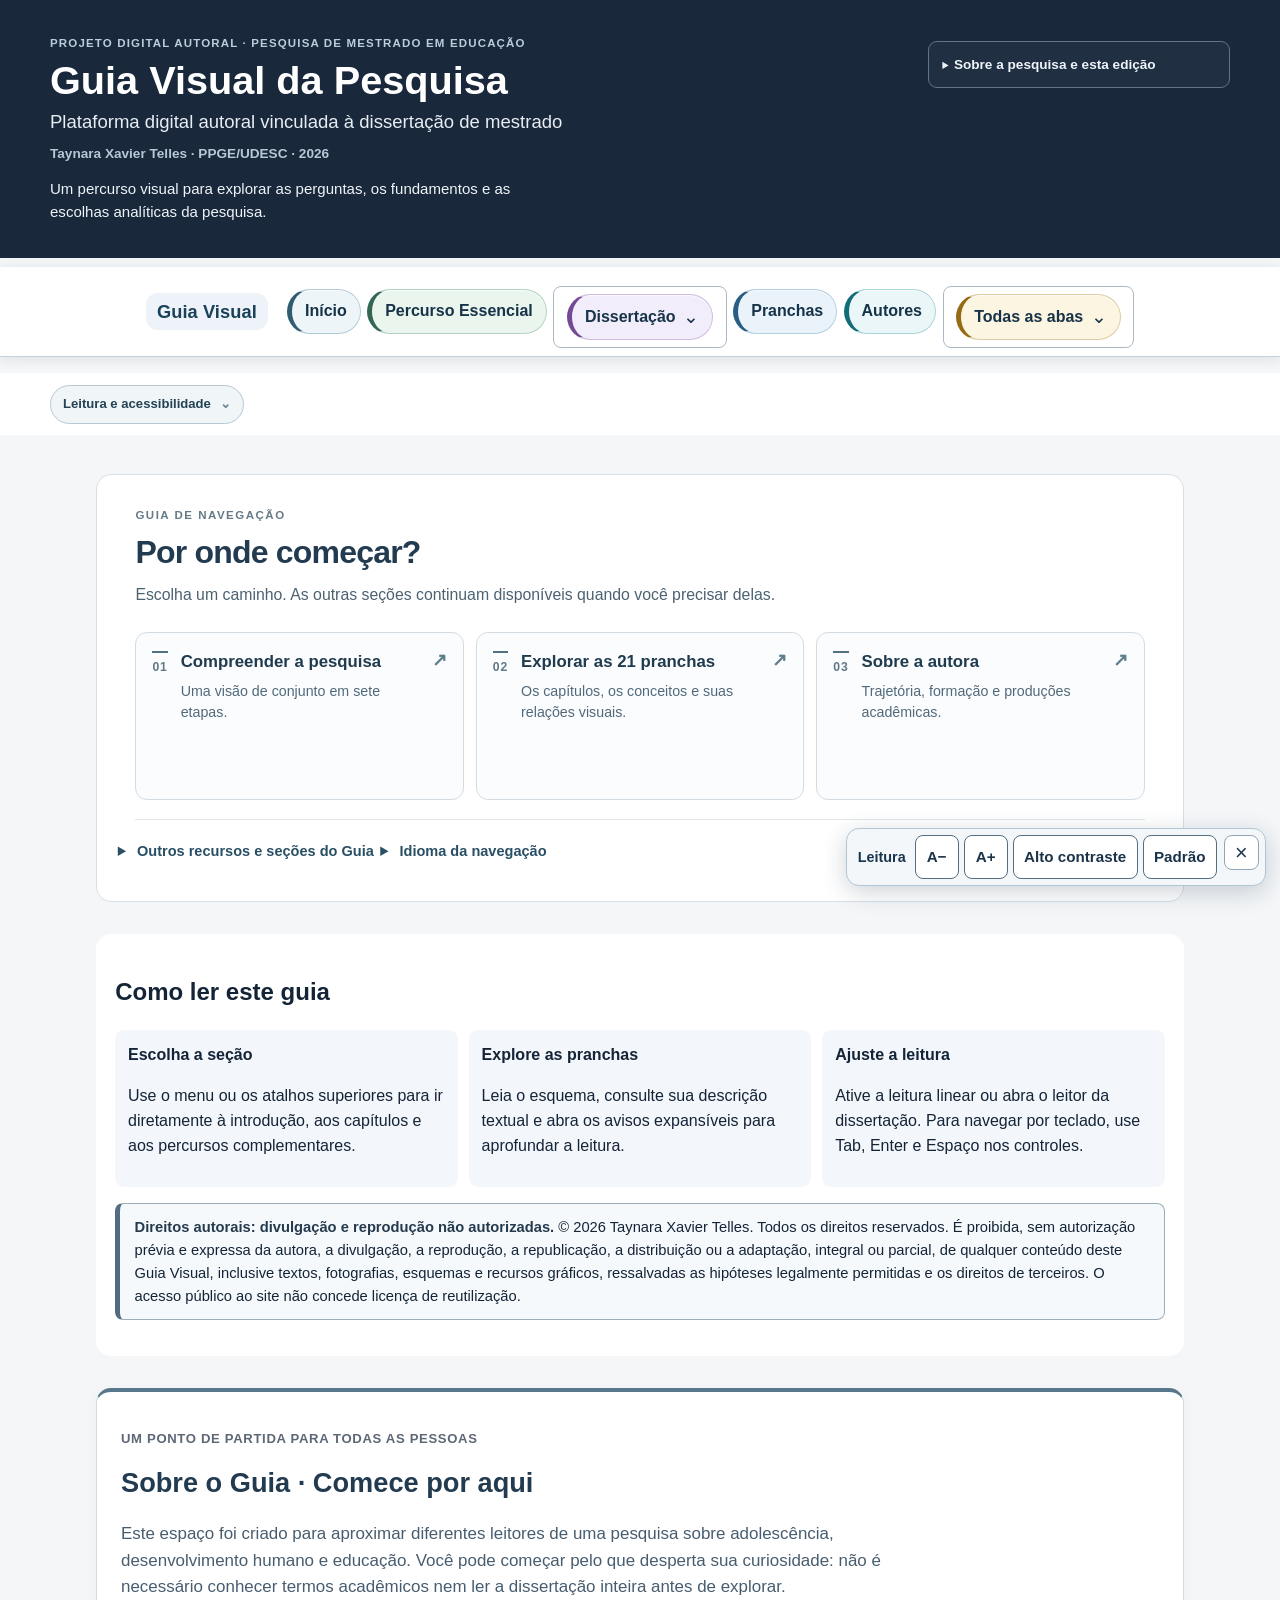
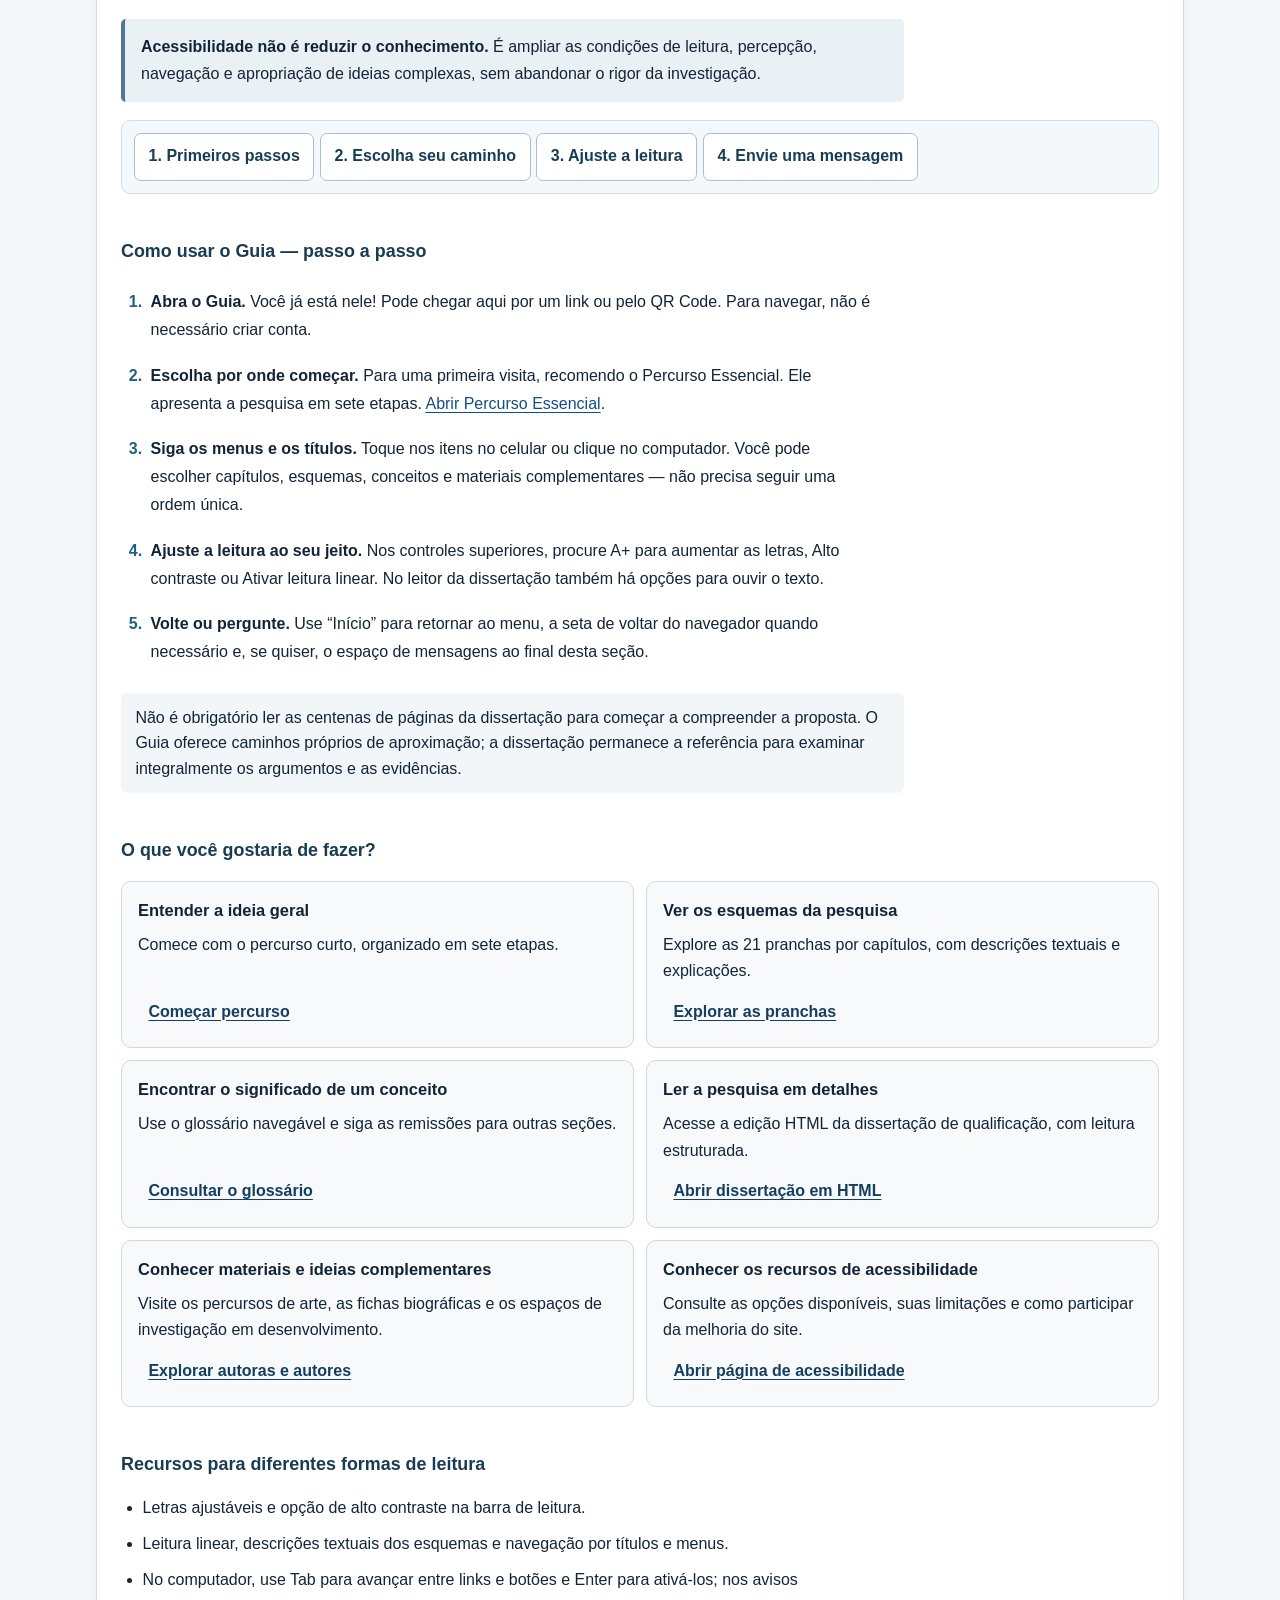
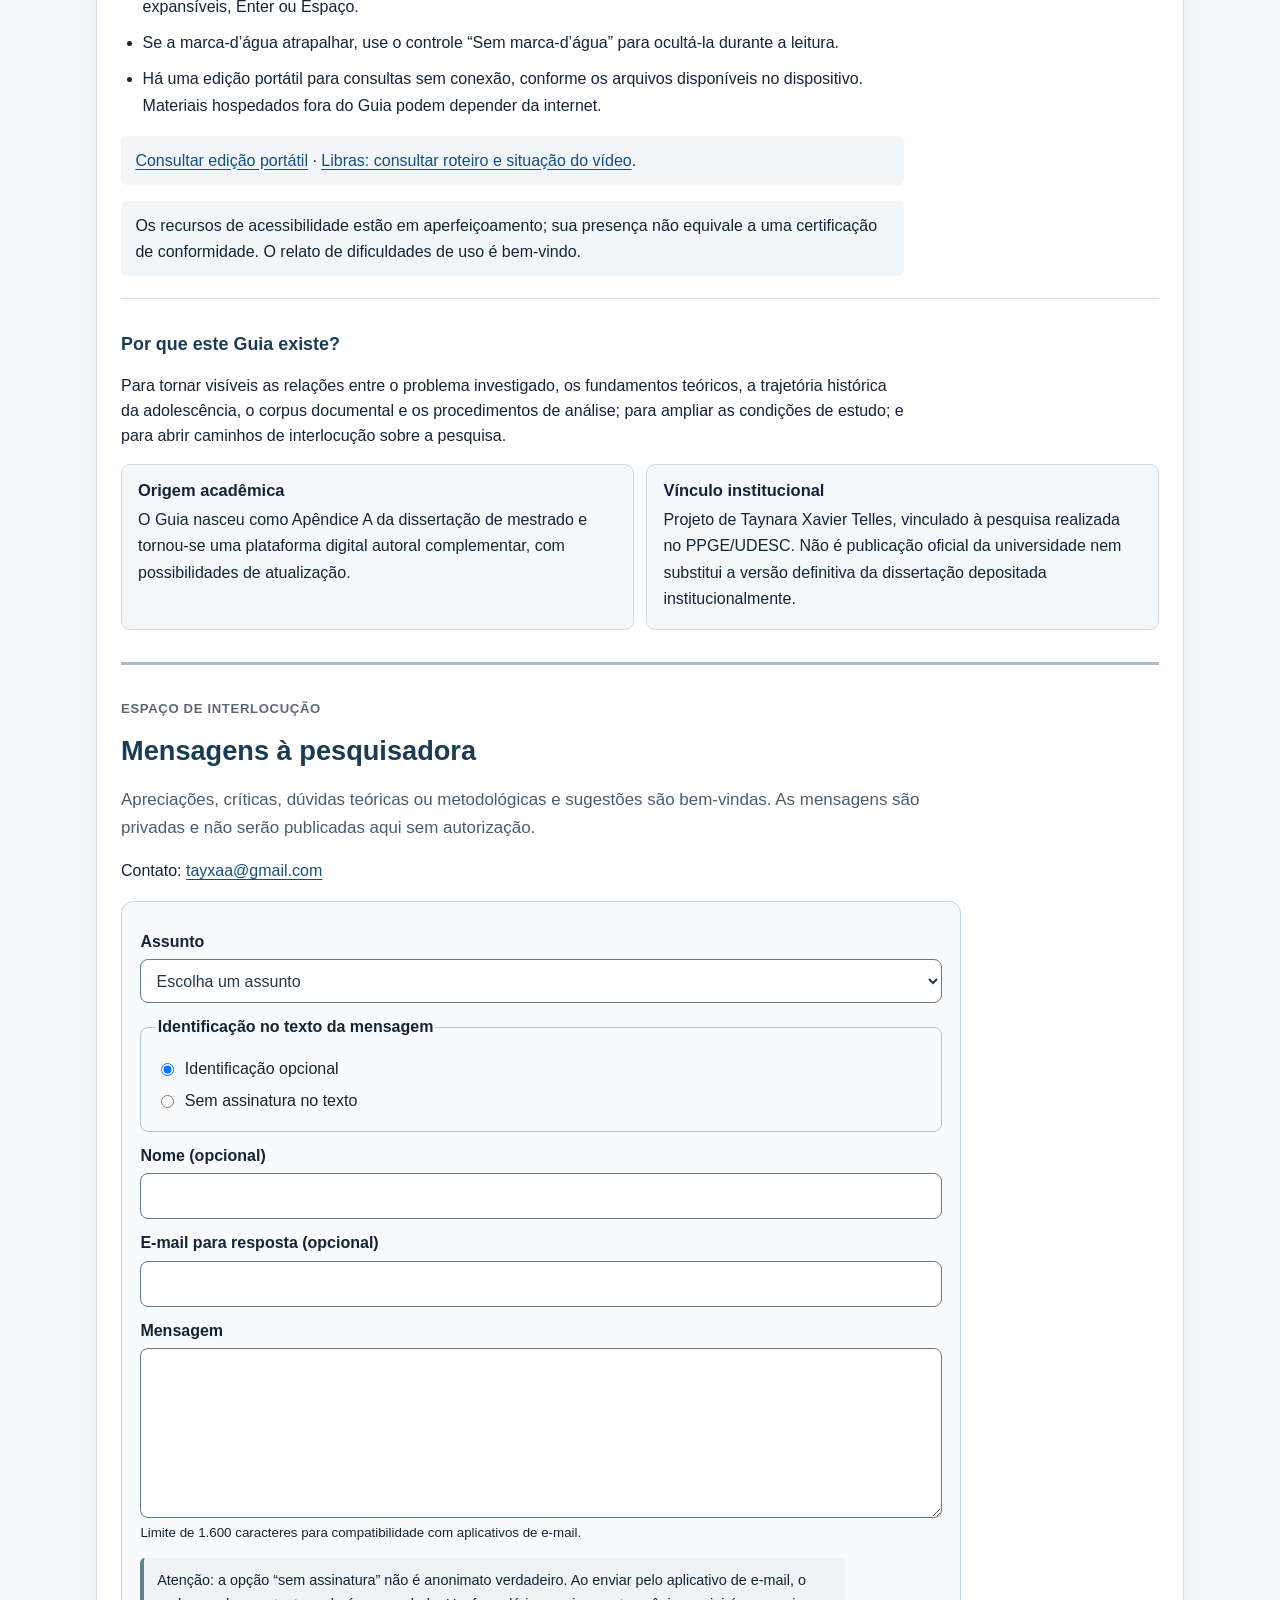
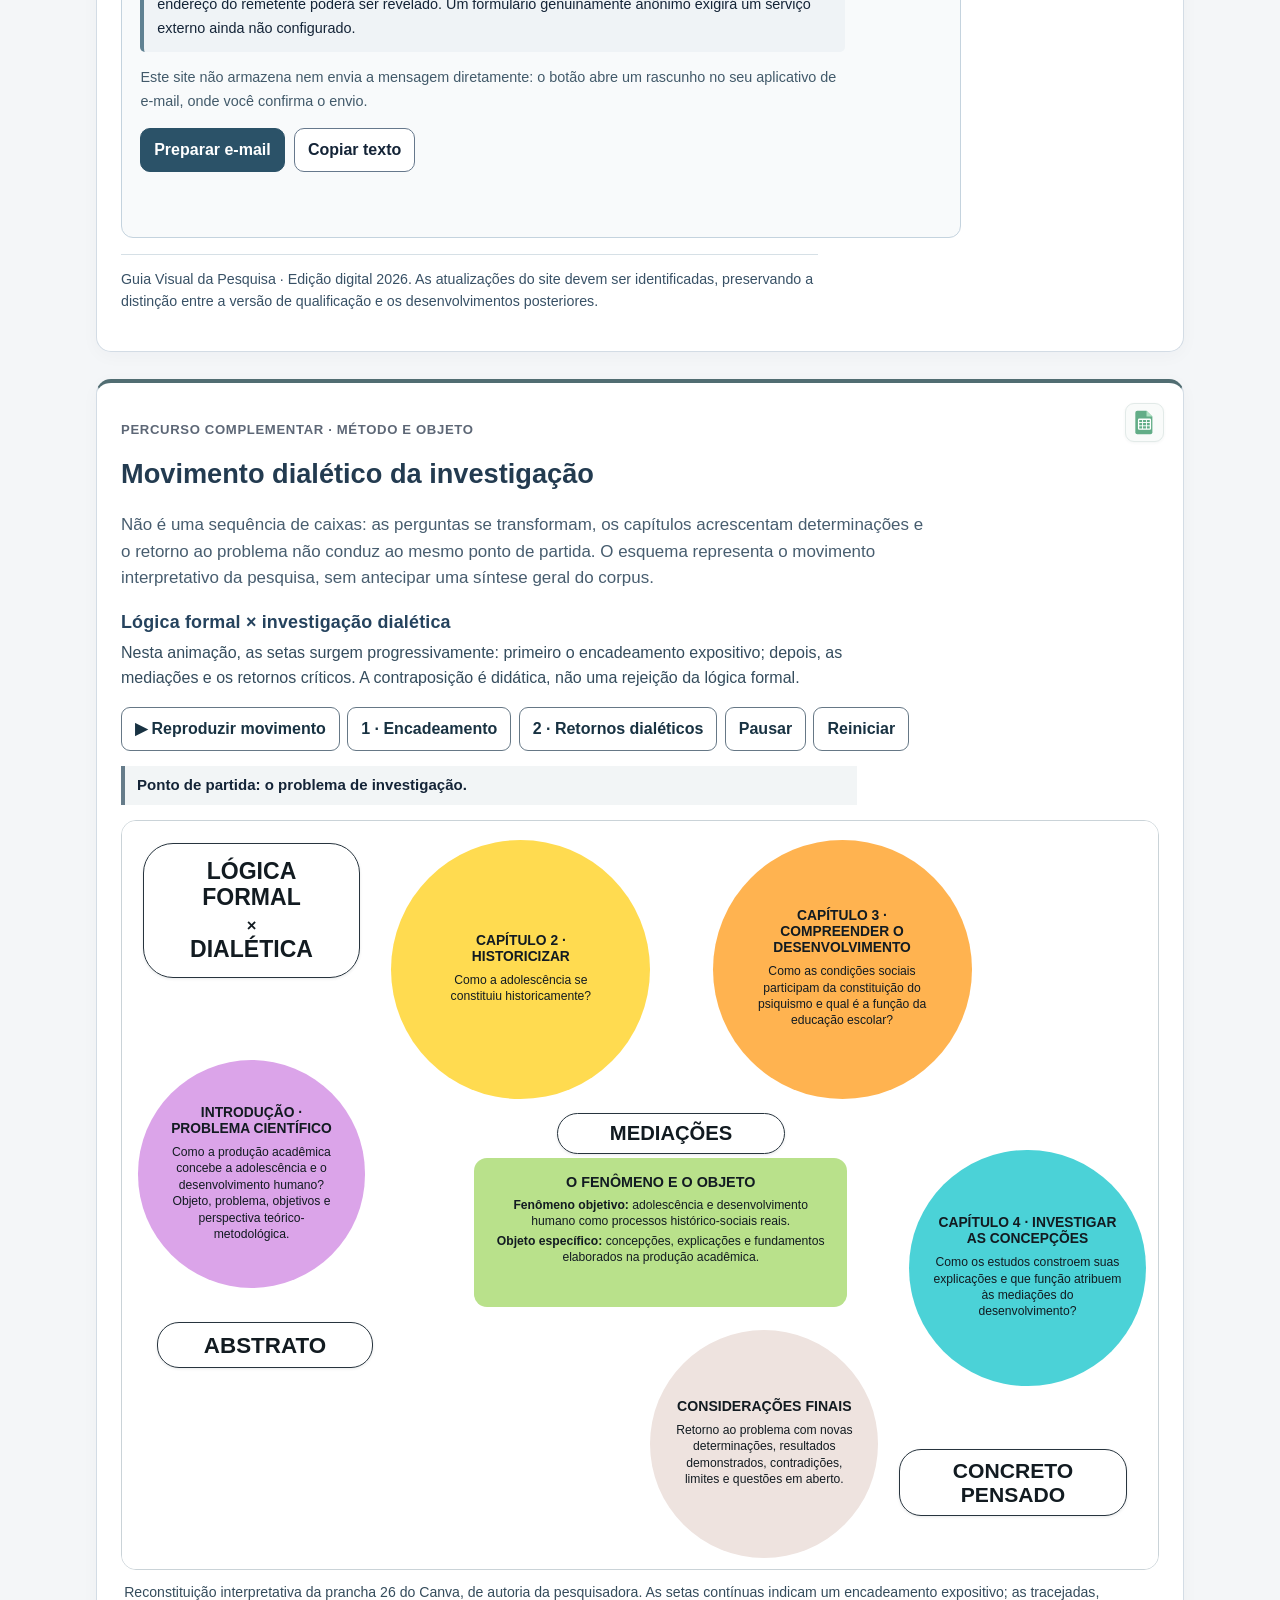
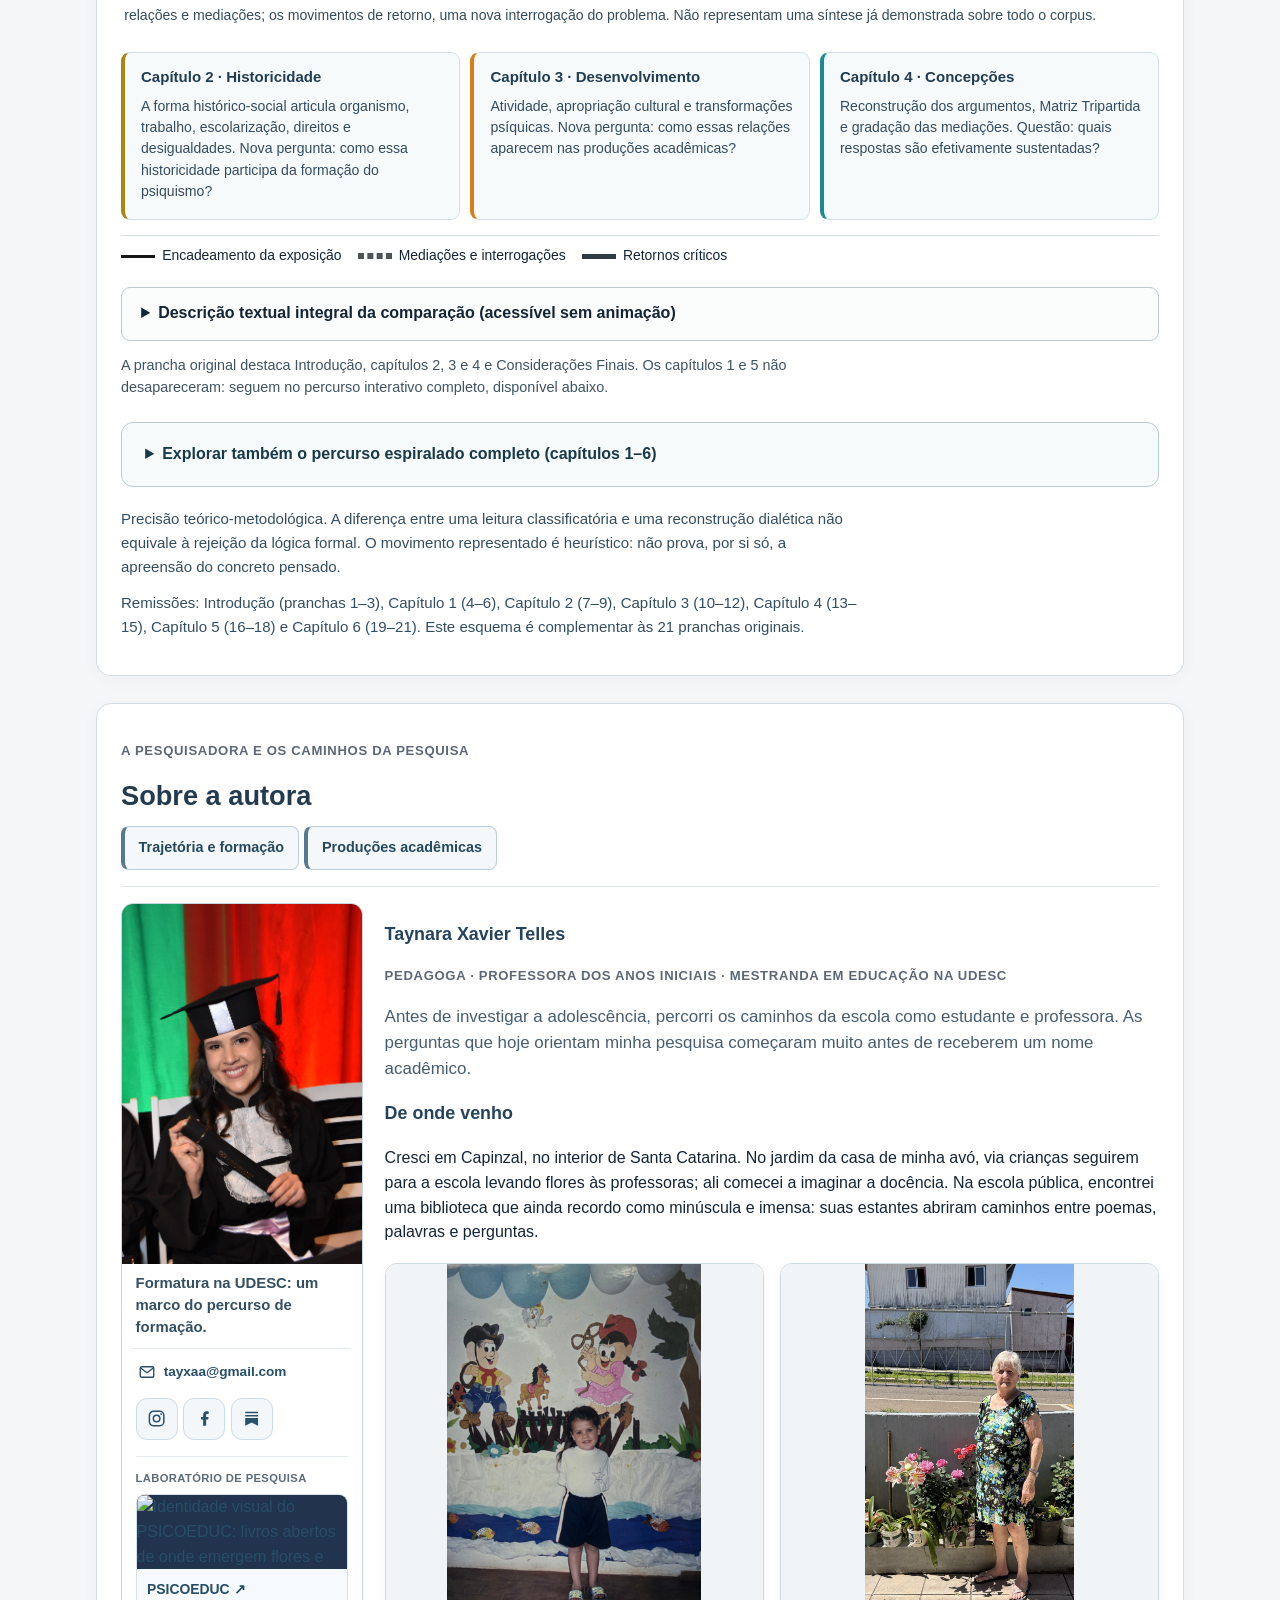
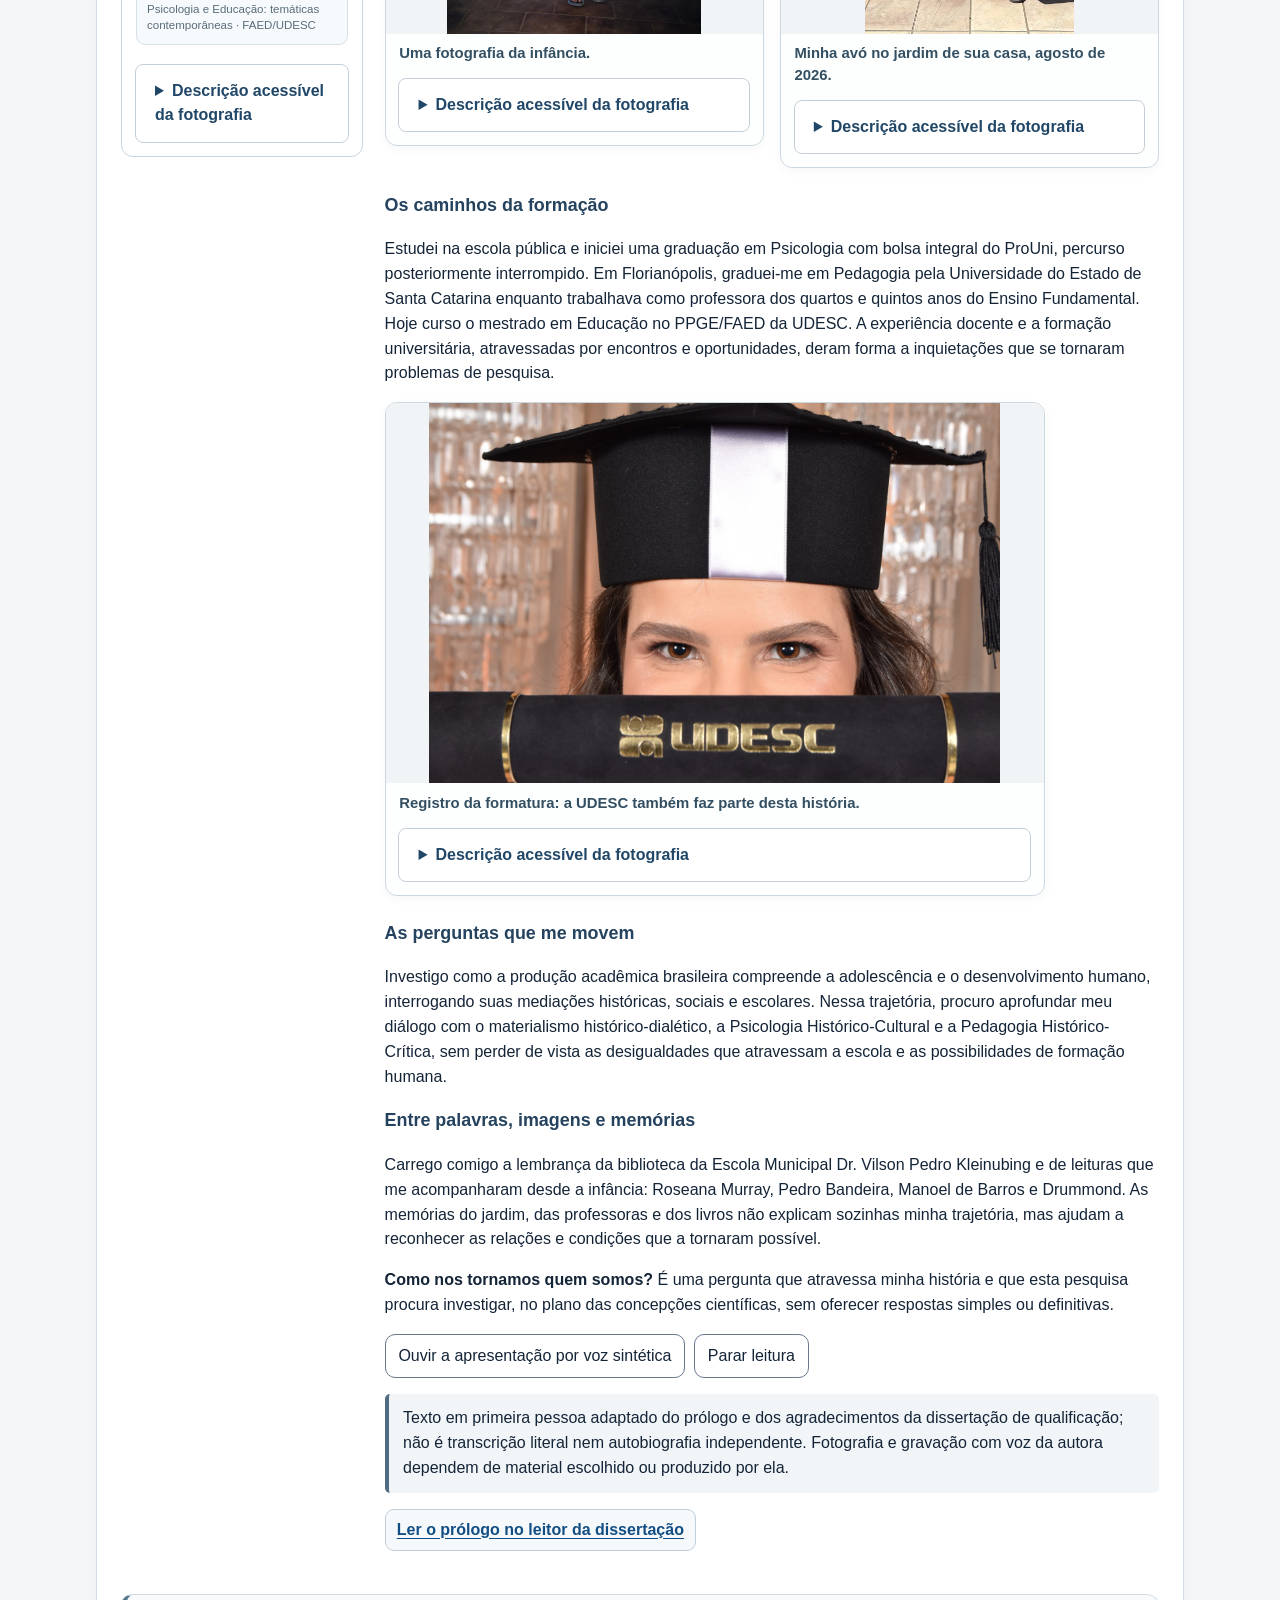
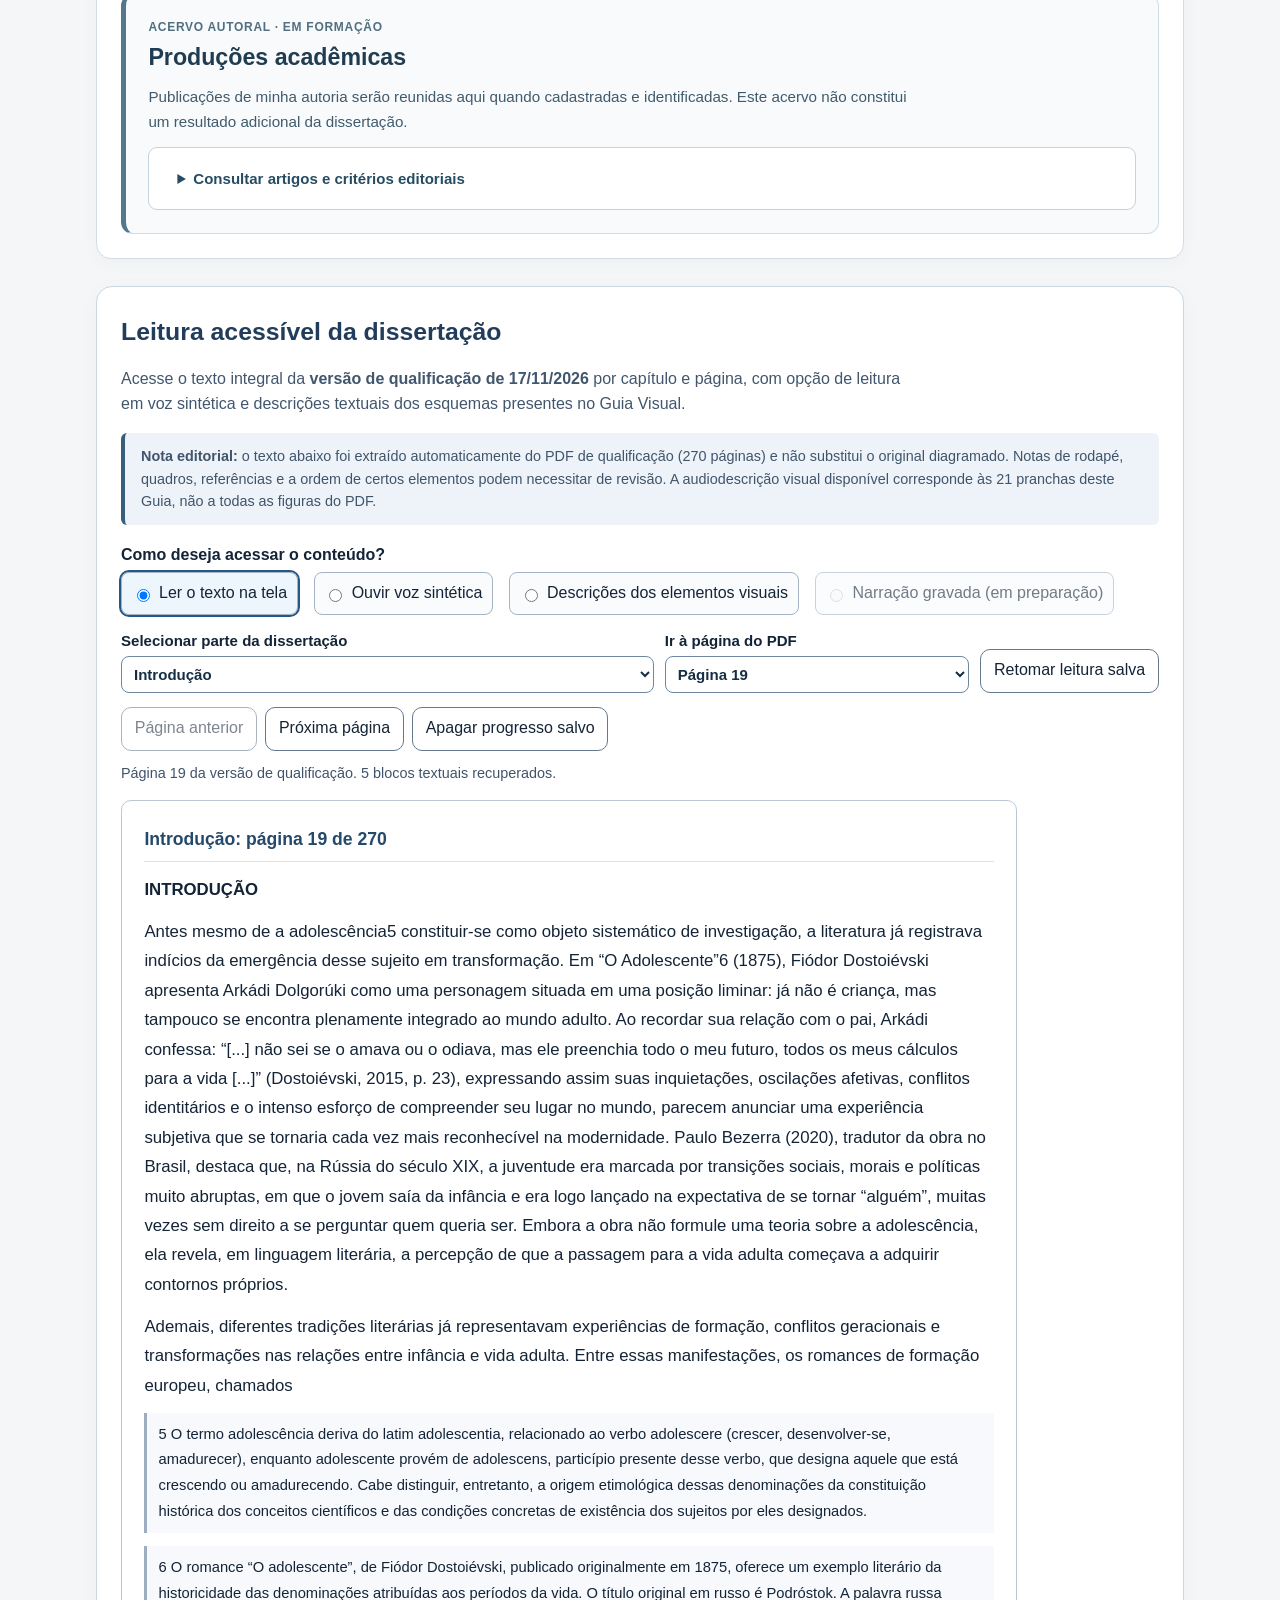
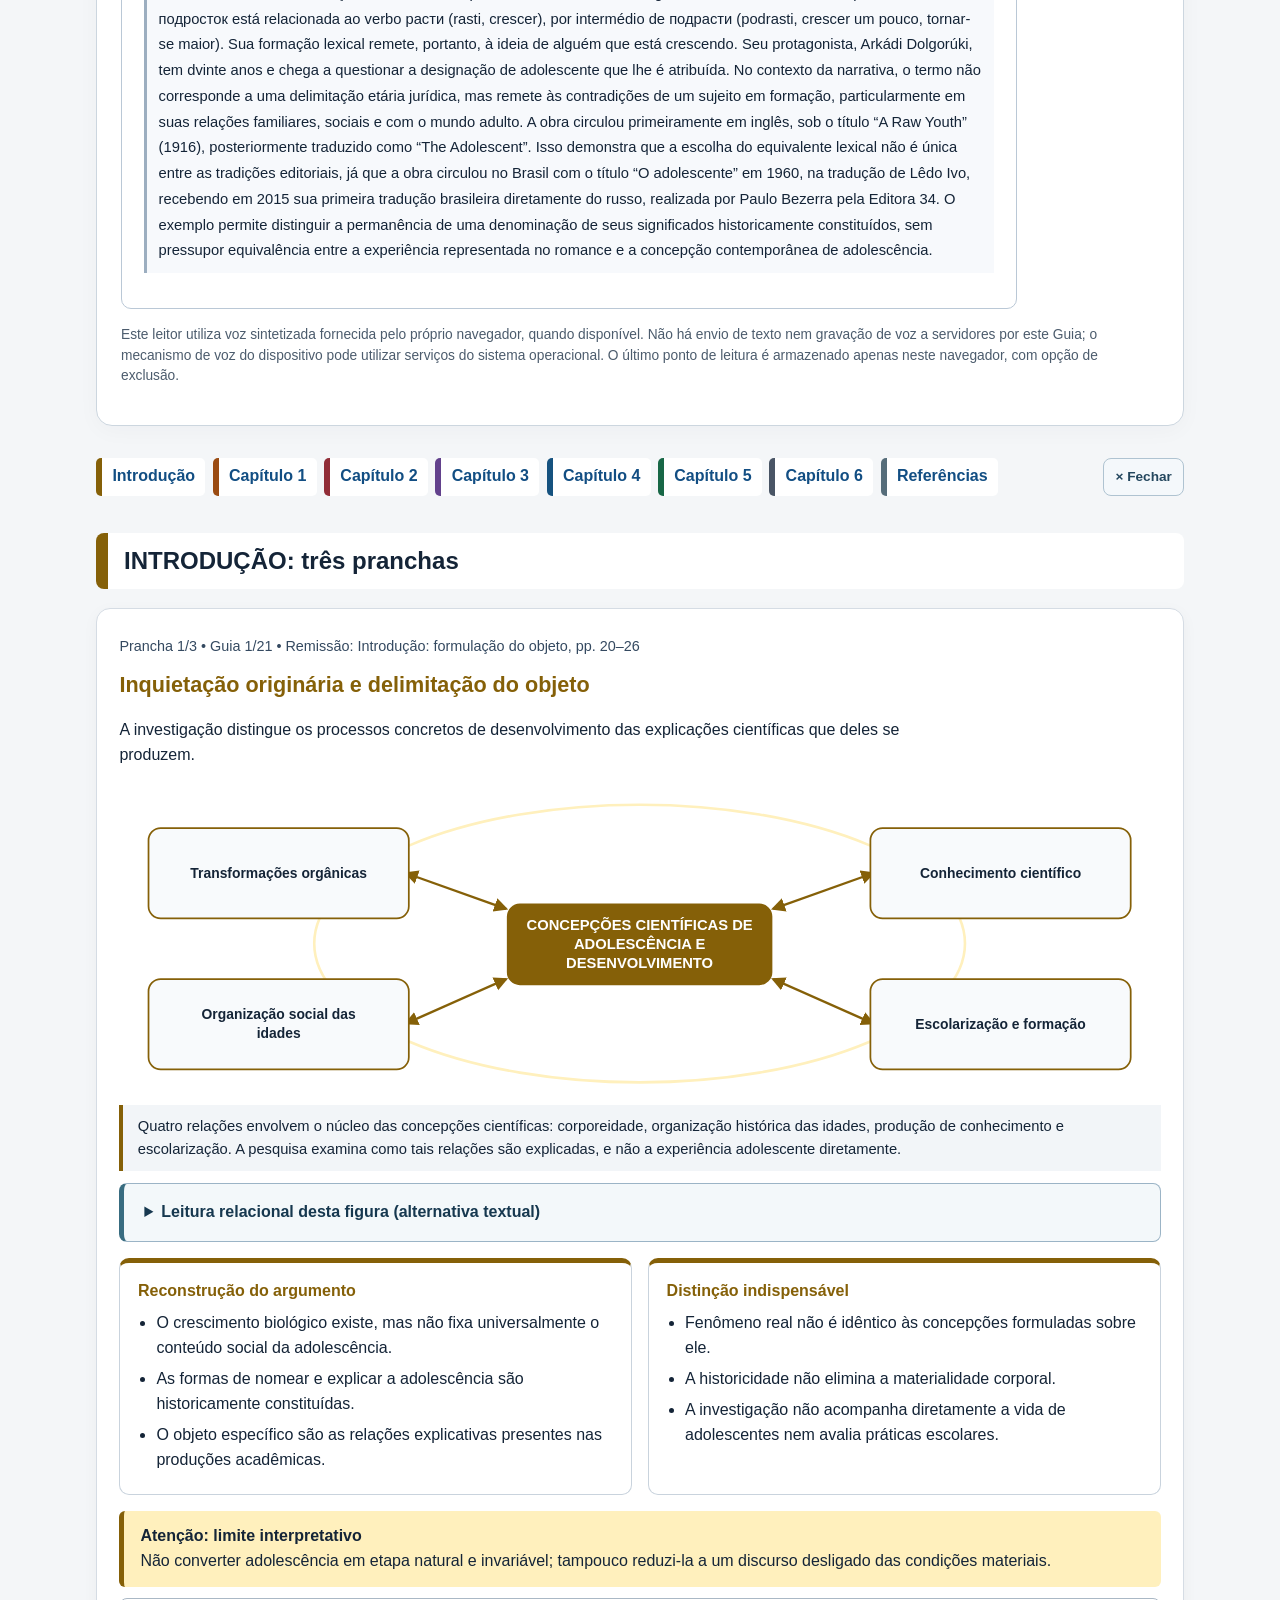
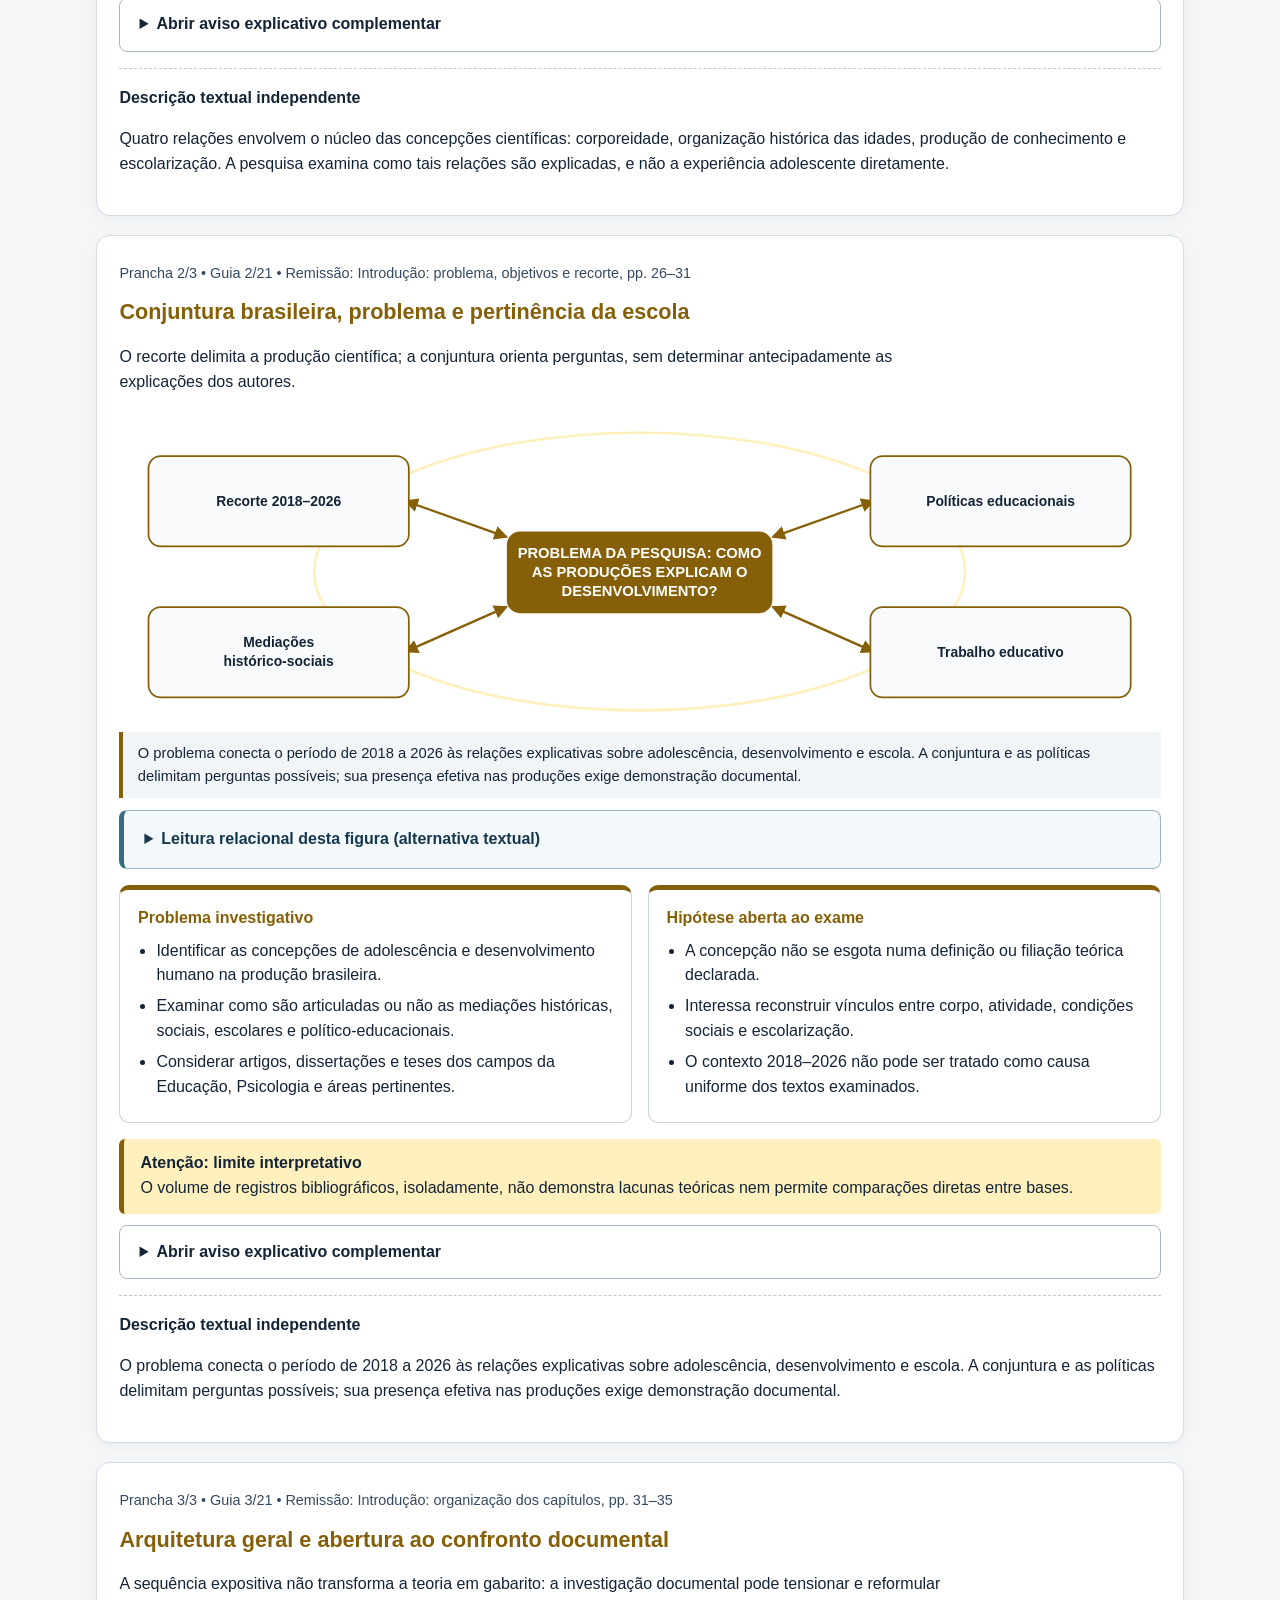
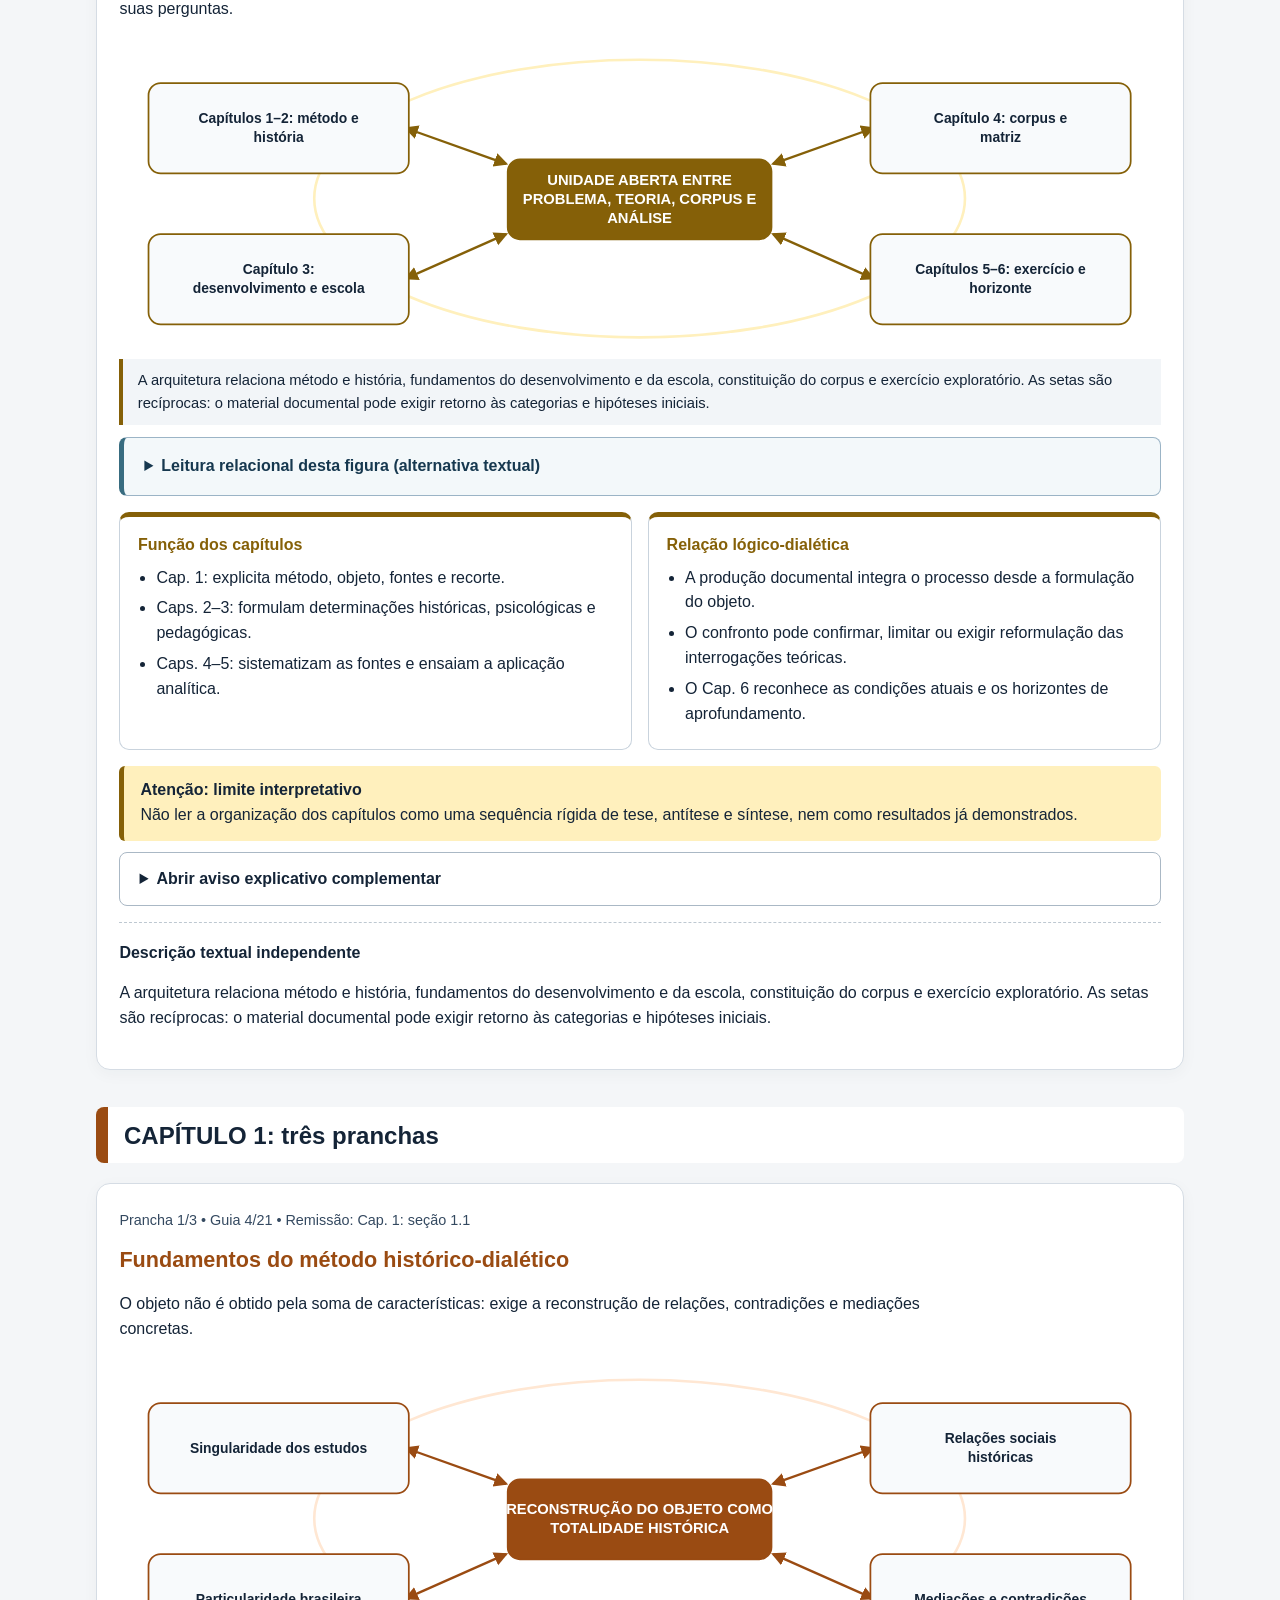
==== index.html @ 0f33fb0d "Vincular identidade visual e página oficial do PSICOEDUC à seção Sobre a autora" ====
<!doctype html><html lang="pt-BR"><head>
<meta name="author" content="Taynara Xavier Telles"><meta name="copyright" content="© 2026 Taynara Xavier Telles. Direitos reservados, ressalvados direitos de terceiros e limitações legais."><meta charset="utf-8">
<meta name="viewport" content="width=device-width, initial-scale=1">
<title>Guia Visual da Pesquisa · Plataforma digital autoral</title>
<meta name="description" content="Plataforma digital autoral de Taynara Xavier Telles vinculada à dissertação de mestrado: acessibilidade, divulgação científica e exploração dos fundamentos da pesquisa.">
<style>
:root { color-scheme:light; --ink:#142437; --sub:#405368; --focus:#1462ab; }
* { box-sizing:border-box; }
html { scroll-behavior:smooth; }
body { margin:0; font-family:Arial, sans-serif; color:var(--ink); background:#f4f6f8; line-height:1.55; }
a { color:#124e83; text-underline-offset:3px; }
button,summary { font:inherit; }
button { cursor:pointer; background:#fff; border:1px solid #66788c; border-radius:10px; padding:.55rem .8rem; color:var(--ink); }
button:focus-visible,a:focus-visible,summary:focus-visible { outline:3px solid var(--focus); outline-offset:3px; }
.skip { position:absolute; left:-999px; top:auto; } .skip:focus { left:1rem; top:1rem; z-index:9; background:#fff; padding:.8rem; }
header.site { background:#19283b; color:white; padding:2.3rem max(1rem,calc((100vw - 1100px)/2)); }
header.site h1 { font-size:clamp(1.55rem,3vw,2.2rem); margin:.3rem 0; }
header.site p { max-width:85ch; margin:.35rem 0; }
header.site .thesis-source { margin-top:1.2rem; padding:.75rem 1rem; max-width:85ch; border-left:3px solid #8ca8bd; background:rgba(255,255,255,.055); font-size:.86rem; line-height:1.5; }
header.site .thesis-source-title { font-size:.88rem; font-weight:700; margin:0 0 .35rem; }
header.site .thesis-source-note { opacity:.9; margin:.6rem 0 0; }
.tools { position:sticky; top:0; background:#fff; border-bottom:2px solid #d6dde5; z-index:3; padding:.55rem max(1rem,calc((100vw - 1100px)/2)); display:flex;gap:.5rem;flex-wrap:wrap;align-items:center; }
nav[aria-label] { display:flex;flex-wrap:wrap;gap:.35rem;margin:.55rem 0 1rem; }
nav a { display:inline-block; border-left:6px solid var(--tag); padding:.42rem .65rem; border-radius:5px; background:#fff; font-weight:bold; text-decoration:none; }
main { max-width:1120px; padding:1.2rem 1rem 5rem; margin:auto; }
.intro { background:white; border-radius:15px; padding:1.2rem; margin-bottom:2rem; }
.rules { display:grid; grid-template-columns:repeat(3,minmax(0,1fr)); gap:.7rem; }
.rules>div { padding:.8rem; background:#f3f6fa; border-radius:9px; }
.chapter>h2 { border-left:12px solid var(--tone); padding:.6rem 1rem; background:white; border-radius:8px; margin:2.3rem 0 1rem; font-size:1.5rem; }
.plate { background:white; border:1px solid #d5dce4; border-radius:14px; padding:1.4rem; margin:1.2rem 0; box-shadow:0 4px 16px #19283b0a; break-inside:avoid; }
.plate h3 { color:var(--tone); margin:.15rem 0 .4rem; font-size:1.35rem; }
.ref { font-size:.9rem; color:#344960; margin:.2rem 0 .7rem; }
.lead { font-weight:500; max-width:95ch; }
.diagram { margin:1rem 0 .7rem; }
.diagram svg { display:block; width:100%; height:auto; max-height:340px; }
.diagram figcaption { font-size:.92rem; background:#f2f5f8; padding:.65rem .9rem; border-left:4px solid var(--tone); }
.cards { display:grid; grid-template-columns:1fr 1fr; gap:1rem; margin:1rem 0; }
.card { border-radius:10px; padding:1rem; border:1px solid #c9d3dd; border-top:5px solid var(--tone); }
.card h4 { margin:0 .1rem .5rem; color:var(--tone); }
.card ul { margin:.1rem 0 .1rem; padding-left:1.25rem; }
.card li { margin-bottom:.38rem; }
.warning { background:var(--pale); border-left:5px solid var(--tone); padding:.8rem 1rem; border-radius:6px; }
.warning strong { display:block; }
details { margin-top:.7rem; border:1px solid #aab8c5; border-radius:8px; background:#fff; padding:.45rem .8rem; }
summary { cursor:pointer; font-weight:bold; padding:.4rem; }
details p { margin:.5rem; }
.description { border-top:1px dashed #bec8d1; margin-top:1rem; padding-top:.85rem; }
.description h4 { margin:.25rem 0; font-size:1rem; }
footer { padding:1.5rem; font-size:.9rem; text-align:center; color:var(--sub); }
.linear .diagram { display:none; }
.linear .cards { grid-template-columns:1fr; }
.linear .plate { max-width:860px; }
.linear .description { border-top:2px solid #8d9cab; }
@media(max-width:750px) { .rules,.cards {grid-template-columns:1fr;} .plate{padding:1rem;} nav a{font-size:.88rem;} }
@media(prefers-reduced-motion:reduce) { html{scroll-behavior:auto;} }
@media print { body{background:#fff;} .tools,nav,button,.skip{display:none!important;} main{max-width:none;} .plate{break-after:page;box-shadow:none;border:0;} details {display:block;} details:not([open]) > *:not(summary){display:block;} .diagram svg {height:auto;} .site {background:white!important;color:black!important;} }

/* Leitor da dissertação: versão de qualificação. Estilos isolados do Guia original. */
.reader-shell { --r-border:#bac8d6; background:#fff; border:1px solid #ccd6df; border-radius:16px; padding:clamp(1rem,2vw,1.5rem); margin:1.25rem 0 2rem; box-shadow:0 5px 22px #19283b08; }
.reader-shell h2 {margin:.1rem 0 .4rem; font-size:1.55rem; color:#223d5b;}
.reader-lead { color:#42566e; max-width:90ch; }
.reader-modes {display:flex;flex-wrap:wrap;gap:.65rem 1rem; border:0; margin:1.1rem 0 .85rem; padding:0;}
.reader-modes legend { font-weight:bold; padding:0 0 .3rem; }
.reader-modes label {border:1px solid #a4b4c5;background:#f9fbfd;padding:.5rem .6rem;border-radius:8px;display:inline-flex;gap:.4rem;align-items:center;cursor:pointer;}
.reader-modes label:has(input:checked) {outline:2px solid #285783;background:#edf5fd;}
.reader-modes label:has(input:disabled) {opacity:.6;cursor:not-allowed;}
.reader-grid {display:grid;grid-template-columns:1.4fr .8fr auto;gap:.7rem;align-items:end;margin:.85rem 0;}
.reader-grid label, .reader-voice label {display:grid;gap:.25rem;font-weight:600; font-size:.94rem;}
.reader-shell select,.reader-shell input[type='number'], .reader-shell input[type='range'] {padding:.5rem;border:1px solid #6f879f;border-radius:8px;max-width:100%;font:inherit;background:white;color:#162e45;}
.reader-grid select { width:100%; }
.reader-help,.reader-status,.reader-meta {font-size:.9rem;color:#40546b;}
.reader-help { background:#edf3f8; padding:.8rem 1rem; border-left:4px solid #385e7c; border-radius:6px;margin:.9rem 0; }
.reader-toolbar {display:flex;flex-wrap:wrap;align-items:center;gap:.5rem;margin:.7rem 0;}
.reader-voice { display:grid;grid-template-columns:minmax(11rem,1.7fr) minmax(8rem,1fr) auto;gap:.8rem; align-items:end; padding:.9rem;background:#f5f8fb;border-radius:10px;margin:.6rem 0; }
.reader-shell button {min-height:40px;}
.reader-shell button[disabled] {opacity:.55;cursor:not-allowed;}
.reader-status {min-height:1.4em;margin:.35rem 0;}
.reader-text {margin:1rem 0;background:#fff;border:1px solid var(--r-border);border-radius:10px;padding:clamp(.9rem,2vw,1.4rem);font-size:1.05rem;line-height:1.75;max-width:96ch;}
.reader-text h3 {font-size:1.1rem;color:#24496a;margin:0 0 .7rem;padding-bottom:.4rem;border-bottom:1px solid #dbe3ec;}
.reader-text p {margin:.8rem 0;text-align:left;overflow-wrap:anywhere;}
.reader-text p.reader-heading {font-weight:bold;}
.reader-text p.reader-footnote {border-left:3px solid #9caec0;padding:.55rem .7rem;background:#f7f9fc;font-size:.92rem;}
.reader-text p.reader-speaking {background:#fff2c8;outline:2px solid #d19a18;outline-offset:3px;border-radius:3px;}
.reader-description-list {display:grid;gap:.65rem;margin:1rem 0;}
.reader-description-card {border:1px solid #cbd6e0;border-radius:10px;padding:.85rem;background:#fbfcfe;}
.reader-description-card h3 {font-size:1.05rem;margin:0 0 .35rem;}
.reader-description-card p {margin:.3rem 0;}
.reader-shell a.reader-source {padding:.45rem .6rem;display:inline-block;}
.reader-hidden {display:none!important;}
.reader-note {color:#4c5c6d;font-size:.86rem;line-height:1.5;}
.reader-rate {display:flex;gap:.45rem;align-items:center;}
.reader-rate output {min-width:2.6rem;font-variant-numeric:tabular-nums;}
@media(max-width:800px){.reader-grid{grid-template-columns:1fr 1fr;}.reader-grid>label:first-child{grid-column:1/-1}.reader-voice{grid-template-columns:1fr}.reader-modes{display:grid;grid-template-columns:1fr}.reader-modes label{width:100%;}}
@media print {.reader-voice,.reader-toolbar,.reader-modes,.reader-grid,.reader-help{display:none!important;}.reader-text{border:0;padding:0}.reader-shell{box-shadow:none}.reader-hidden{display:block!important}}

/* gv-expansao-141126: novos percursos, sem alterar a estrutura das pranchas originais */
#explorar,#roteiro,#autora,#galeria,#arte,#fontes{scroll-margin-top:5.5rem}
.extra-menu,.extra-panel{background:#fff;border:1px solid #d3dce5;border-radius:15px;padding:clamp(1rem,2.3vw,1.5rem);margin:1.1rem 0 1.7rem;box-shadow:0 4px 18px #19283b08}
.extra-menu h2,.extra-panel h2{font-size:clamp(1.35rem,2.4vw,1.7rem);margin:.15rem 0 .55rem;color:#233b50}
.extra-menu p,.extra-panel p{max-width:88ch}
.extra-menu-list{display:grid;grid-template-columns:repeat(3,minmax(0,1fr));gap:.6rem;margin:.75rem 0 1rem}
.extra-menu-list a{padding:.7rem .85rem;border:1px solid #b6c7d5;border-radius:9px;color:#183c56;background:#f7fafc;text-decoration:none;display:block;font-weight:700}
.extra-menu-list a:focus-visible,.extra-menu-list a:hover{background:#e8f0f6;text-decoration:underline}
.extra-menu .language-tool{border-top:1px solid #d9e1e8;padding-top:.9rem;margin-top:1.1rem;display:flex;gap:.8rem;flex-wrap:wrap;align-items:center}
.language-tool label{font-weight:bold}
.language-tool select{font:inherit;padding:.6rem .75rem;min-height:44px;border:1px solid #536c80;border-radius:9px;background:white;color:#152d43}
.language-scope{font-size:.9rem;color:#4a5d6c;max-width:80ch}
.panel-lead{color:#475d6f;font-size:1.06rem}
.author-layout{display:grid;grid-template-columns:minmax(165px,1fr) minmax(0,3.2fr);gap:1.35rem;align-items:start}
.author-portrait{min-height:240px;border:1px dashed #8da6b6;background:linear-gradient(140deg,#f5f1ec,#f1f5f7);border-radius:10px;padding:1.2rem;display:flex;flex-direction:column;justify-content:center;align-items:center;text-align:center;color:#4b6170}
.author-portrait strong{display:block;font-size:1.05rem;margin:.3rem 0}
.extra-panel .eyebrow{font-size:.82rem;letter-spacing:.05em;text-transform:uppercase;color:#5d6776;font-weight:700}
.author-layout h3,.extra-panel h3{font-size:1.12rem;color:#25435e}
.extra-panel .action-strip{display:flex;gap:.55rem;flex-wrap:wrap;align-items:center;margin:1rem 0}
.extra-panel .action-strip button{min-height:44px}
.extra-panel .action-strip .status{color:#40566e;font-size:.86rem;min-height:1.3em}
.crosslinks{display:flex;gap:.55rem;flex-wrap:wrap;margin:1rem 0}
.crosslinks a{display:inline-block;border:1px solid #c0cfda;border-radius:9px;padding:.5rem .7rem;background:#f6f9fc;font-weight:600}
.focus-cards{display:grid;grid-template-columns:repeat(2,minmax(0,1fr));gap:.85rem;margin:.9rem 0}
.focus-card{border:1px solid #d3dce5;border-radius:10px;padding:1rem;background:#fcfdfe}
.focus-card h3{margin:.05rem 0 .35rem}
.focus-card p{margin:.3rem 0}
.focus-card .note{font-size:.87rem;color:#586b7b}
.focus-card a{overflow-wrap:anywhere}
.route-list{display:grid;grid-template-columns:repeat(2,minmax(0,1fr));gap:.6rem;list-style:none;padding:0;margin:1rem 0}
.route-list li{margin:0}
.route-list a{display:block;background:#f5f8fb;border:1px solid #cbd8e2;border-radius:9px;padding:.7rem .8rem;text-decoration:none;font-weight:600;color:#24415b}
.route-list a:hover,.route-list a:focus-visible{background:#eaf1f7;text-decoration:underline}
.side-note{background:#f2f5f8;padding:.75rem .9rem;border-left:4px solid #516b81;border-radius:5px}
#banca-toggle[aria-pressed="true"]{background:#213c58;color:#fff}
.banca-mode .chapter .plate{font-size:1.12em}
.banca-mode .chapter .diagram svg{max-height:65vh}
.banca-mode .chapter .ref{font-size:.98rem}
[hidden]{display:none!important}
@media(max-width:790px){.extra-menu-list{grid-template-columns:repeat(2,1fr)}.author-layout{grid-template-columns:1fr}.author-portrait{min-height:150px}.focus-cards,.route-list{grid-template-columns:1fr}}
@media(max-width:480px){.extra-menu-list{grid-template-columns:1fr}}
@media print{.extra-menu,.extra-panel{box-shadow:none;break-inside:auto}.extra-menu-list,.language-tool,.action-strip,#roteiro{display:none!important}}


/* photo-extension-141126: fotos autorizadas, descrição e audiodescrição sintética */
.author-portrait.author-photo-main{display:block;margin:0;padding:0;border:1px solid #c9d6df;border-radius:12px;overflow:hidden;background:#fff;min-height:0;text-align:left;color:var(--ink)}
.author-photo-main img{display:block;width:100%;max-height:470px;height:auto;object-fit:cover;object-position:center top;background:#eef2f4}
.author-photo-main figcaption,.memory-figure figcaption,.graduation-figure figcaption{padding:.6rem .85rem;font-size:.93rem;color:#334f62;line-height:1.45;font-weight:600}
.memory-images{display:grid;grid-template-columns:repeat(2,minmax(0,1fr));gap:1rem;margin:1.1rem 0 1.5rem;max-width:780px;align-items:start}
.memory-figure,.graduation-figure{margin:0;background:#fdfefe;border:1px solid #cdd9e1;border-radius:12px;overflow:hidden;box-shadow:0 3px 12px #19283b09}
.memory-figure img{display:block;height:370px;max-width:100%;width:100%;object-fit:contain;object-position:center;background:#f1f4f7}
.graduation-figure{max-width:660px;margin:1rem 0 1.5rem}
.graduation-figure img{display:block;width:100%;height:auto;max-height:380px;object-fit:contain;background:#f1f4f7}
.photo-access{margin:.25rem .8rem .8rem;background:#fff;border:1px solid #c4cfd8}
.photo-access summary{font-weight:600;color:#214768}
.photo-access p{font-size:.91rem;line-height:1.6;text-align:left}
.photo-access button{min-height:44px;font-size:.91rem;margin:.2rem 0}
.photo-status{font-size:.85rem;display:block;color:#405e73;min-height:1.1em;padding:.1rem}
@media(max-width:730px){.memory-images{grid-template-columns:1fr 1fr;gap:.55rem}.memory-figure img{height:270px}}
@media(max-width:490px){.memory-images{grid-template-columns:1fr;max-width:430px}.memory-figure img{height:410px}}
@media print{.photo-access button,.photo-status{display:none!important}.memory-figure,.graduation-figure{break-inside:avoid}}


/* Guia Visual: atalhos flutuantes acessíveis */
.tools{gap:.45rem;align-items:center;box-shadow:0 3px 12px #14243712}
.tools nav.quick-nav{display:flex;flex:1 0 100%;flex-wrap:nowrap;gap:.45rem;margin:0;padding:.25rem 0 .35rem;overflow-x:auto;overscroll-behavior-inline:contain;scroll-snap-type:x proximity;white-space:nowrap;scrollbar-width:thin}
.tools nav.quick-nav a{flex:0 0 auto;display:inline-flex;align-items:center;scroll-snap-align:start;text-decoration:none;border:1px solid #b4c6d4;border-radius:999px;padding:.33rem .7rem;background:#f5f8fb;color:#153d57;font-size:.88rem;font-weight:700;min-height:39px}
.tools nav.quick-nav a:hover,.tools nav.quick-nav a:focus-visible{background:#dfecf5;text-decoration:underline}
html{scroll-padding-top:9rem}
#conteudo [id],#explorar{scroll-margin-top:9rem}
.author-contact{display:flex;gap:.5rem;flex-wrap:wrap;align-items:baseline;border-left:3px solid #5985a2;padding:.4rem .7rem;background:#f1f5f9;border-radius:5px}
.rights-notice{border:1px solid #9caeba;border-left:5px solid #536c80;padding:.75rem .9rem;background:#f6f9fb;border-radius:8px;margin:1rem 0;font-size:.92rem;line-height:1.55}
.rights-notice strong{color:#253a4d}
footer .rights-notice{max-width:1020px;margin:1rem auto;color:#293e50;text-align:left}
@media(max-width:630px){.tools{padding:.4rem .65rem}.tools>span{display:none}.tools nav.quick-nav{padding:.2rem 0}}
@media print{.tools{display:none!important}.rights-notice{break-inside:avoid}html{scroll-padding-top:0}}

/* Percurso dialético: seção interativa complementar, sem alterar as 21 pranchas */
#dialetica {--dial-ink:#223946;--dial-muted:#4a5f6b;--dial-line:#536972; scroll-margin-top:9rem; border-top:4px solid #516d72;}
#dialetica .dial-lead {max-width:86ch}
.dial-actionbar{display:flex;flex-wrap:wrap;gap:.6rem;align-items:center;margin:1rem 0}
.dial-actionbar button{min-height:44px;font-weight:600}
.dial-actionbar button[aria-pressed="true"]{background:#253f4b;color:#fff}
.dial-graphic{margin:1rem 0 .3rem;overflow-x:auto;border:1px solid #d6dce0;border-radius:14px;background:#fcfbf8;scrollbar-width:thin}
.dial-graphic svg{display:block;width:100%;min-width:740px;height:auto;aspect-ratio:1150/790}
.dial-path{fill:none;stroke:var(--dial-line);stroke-width:5;stroke-linecap:round;stroke-linejoin:round;marker-end:url(#dial-arrow)}
.dial-flow-arc{opacity:.68;transition:opacity .2s,stroke .2s,stroke-width .2s}
.dial-flow-arc.is-current{opacity:1;stroke:#183e4c;stroke-width:7}
.dial-return{fill:none;stroke:#7a5e5e;stroke-width:3.5;stroke-dasharray:10 11;stroke-linecap:round;marker-end:url(#dial-arrow-return)}
.dial-motion{fill:none;stroke:#f8f7f1;stroke-width:2.5;stroke-dasharray:4 24;pointer-events:none}
.dial-node{color:var(--dial-ink);text-decoration:none;cursor:pointer;outline:none}
.dial-node-disc{fill:var(--node-fill);stroke:#4b646a;stroke-width:2.2;transition:stroke-width .2s,stroke .2s}
.dial-node:is(:focus-visible,:hover,.is-current) .dial-node-disc{stroke:#143f56;stroke-width:5.5}
.dial-node:focus-visible .dial-node-disc{stroke-dasharray:10 5}
.dial-node text{font-family:Arial,sans-serif;fill:#172d38;text-anchor:middle;pointer-events:none}
.dial-node-kicker{font-size:15px;font-weight:700;letter-spacing:1px}
.dial-node-name{font-size:20px;font-weight:700}
.dial-node [data-tx="dialNode6b"]{font-size:16px}
.dial-central{fill:#f7f6ee;stroke:#668681;stroke-width:3;stroke-dasharray:11 7}
.dial-central-label{font:700 29px Arial,sans-serif;fill:#233e46;text-anchor:middle}
.dial-central-sub{font:19px Arial,sans-serif;fill:#293e48;text-anchor:middle}
.dial-central-small{font:italic 17px Arial,sans-serif;fill:#3c5862;text-anchor:middle}
.dial-caption{font-size:.94rem;line-height:1.65;color:#385061;margin:.6rem .15rem 1rem}
.dial-stepnav{display:grid;grid-template-columns:repeat(4,minmax(0,1fr));gap:.55rem;margin:1rem 0}
.dial-step{line-height:1.4;text-align:left;border:1px solid #bdcad1;border-left:5px solid #7c9297;border-radius:9px;background:#fafcfd;min-height:64px;color:#203d4a}
.dial-step.is-current{border-left-color:#193f50;background:#e6f0f2;box-shadow:inset 0 0 0 1px #73929b}
.dial-detail{border:1px solid #c4d5d5;border-left:5px solid #416f70;background:#f5f9f8;border-radius:9px;padding:1rem 1.15rem;min-height:154px}
.dial-detail h3{font-size:1.15rem!important;color:#244650!important;margin:0 0 .45rem!important}
.dial-detail p{margin:.4rem 0 .75rem}
.dial-detail a{font-weight:700}
.dial-linear{background:#f7f9fa;border:1px solid #c7d4da;border-radius:10px;padding:1rem 1.1rem;margin:1rem 0}
.dial-linear ol{padding-left:1.3rem;margin:.5rem 0}
.dial-linear li{margin:.7rem 0;line-height:1.55}
.dial-explanation{font-size:.94rem;line-height:1.6;color:#334e60;margin:.75rem 0}
.dial-section .dial-linear{display:none}
.dial-section.is-linear .dial-graphic,.linear .dial-section .dial-graphic{display:none}
.dial-section.is-linear .dial-linear,.linear .dial-section .dial-linear{display:block}
@media(prefers-reduced-motion:no-preference){
 .dial-section:not(.is-paused) .dial-motion{animation:dial-moving-stroke 15s linear infinite}
 .dial-section:not(.is-paused) .dial-return{animation:dial-moving-stroke 20s linear infinite}
}
@keyframes dial-moving-stroke{to{stroke-dashoffset:-280}}
@media(max-width:820px){.dial-stepnav{grid-template-columns:repeat(2,minmax(0,1fr))}.dial-graphic svg{min-width:850px}}
@media(max-width:470px){.dial-stepnav{grid-template-columns:1fr}.dial-graphic svg{min-width:820px}}
@media print{.dial-actionbar,.dial-stepnav{display:none!important}.dial-graphic{overflow:visible}.dial-graphic svg{min-width:0}.dial-linear{display:block!important}.dial-section{break-before:page}.dial-section .dial-detail{break-inside:avoid}}


/* Controles de leitura acessível, compartilhados entre as páginas do Guia */
.accessibility-controls{display:none;align-items:center;flex-wrap:wrap;gap:.3rem;padding:.3rem .45rem;border-radius:12px;background:#eef3f8;border:1px solid #afc0cf}
html.gv-a11y-ready .accessibility-controls{display:inline-flex}
.accessibility-controls .a11y-label{font-weight:700;font-size:.88rem;color:#19354e;padding:0 .25rem}
.accessibility-controls button{font:inherit;font-weight:700;min-height:44px;min-width:44px;padding:.45rem .62rem;white-space:nowrap;background:#fff;color:#1a3349;border:1px solid #536e82;border-radius:8px}
.accessibility-controls button[aria-pressed="true"]{background:#19283b;color:#fff;border-color:#19283b}
.accessibility-controls button:disabled{opacity:.5;cursor:not-allowed}
.accessibility-controls button:focus-visible{outline:3px solid #ce7400;outline-offset:2px}
.a11y-visually-hidden{position:absolute!important;width:1px!important;height:1px!important;padding:0!important;margin:-1px!important;overflow:hidden!important;clip:rect(0,0,0,0)!important;white-space:nowrap!important;border:0!important}
.a11y-standalone{display:flex;justify-content:flex-end;max-width:1040px;margin:.8rem auto;padding:0 1rem}
html.gv-large-type .tools,html.gv-large-type .floating,html.gv-large-type .ma-floating{position:relative;top:auto}
@media(max-width:650px){.accessibility-controls{max-width:100%}.accessibility-controls .a11y-label{flex:1 0 100%}.tools .accessibility-controls{flex:1 0 auto}}
@media print{.accessibility-controls,.a11y-standalone{display:none!important}}
@media screen{
html.gv-high-contrast{--ink:#000;--sub:#000;--focus:#bf1600}
html.gv-high-contrast body{background:#fff!important;color:#000!important}
html.gv-high-contrast header{background:#000!important;color:#fff!important}
html.gv-high-contrast header :is(h1,h2,p,span,strong,a,small){color:#fff!important}
html.gv-high-contrast header a{text-decoration:underline!important}
html.gv-high-contrast header.site .thesis-source{background:#101010!important;color:#fff!important;border-color:#fff!important}
html.gv-high-contrast .tools,html.gv-high-contrast .accessibility-controls,html.gv-high-contrast .a11y-standalone{background:#fff!important;color:#000!important;border-color:#000!important;box-shadow:none!important}
html.gv-high-contrast .accessibility-controls .a11y-label{color:#000!important}
html.gv-high-contrast .accessibility-controls button{color:#000!important;background:#fff!important;border:2px solid #000!important}
html.gv-high-contrast .accessibility-controls button[aria-pressed="true"]{color:#fff!important;background:#000!important}
html.gv-high-contrast main *:not(svg):not(svg *){color:#000!important;background-color:#fff!important;border-color:#111!important;box-shadow:none!important;text-shadow:none!important}
html.gv-high-contrast main a{color:#002bba!important;text-decoration:underline!important}
html.gv-high-contrast main :is(button,input,textarea,select){border:2px solid #000!important}
html.gv-high-contrast main [aria-pressed="true"]{color:#fff!important;background:#000!important}
html.gv-high-contrast .tools nav.quick-nav a,html.gv-high-contrast .floating a,html.gv-high-contrast .ma-floating a{background:#fff!important;color:#000!important;border:2px solid #000!important;text-decoration:underline!important}
html.gv-high-contrast :is(a,button,input,select,summary,textarea):focus-visible{outline:4px solid #d10000!important;outline-offset:3px}
html.gv-high-contrast main .reader-speaking{background:#fff0a5!important}
}

/* Identidade cromática discreta para cada aba, mantendo o texto legível */
.tools nav.quick-nav a[href="#explorar"],.extra-menu-list a[href="#explorar"]{--gv-tab-accent:#325b72;--gv-tab-bg:#eaf1f5}
.tools nav.quick-nav a[href="#roteiro"],.extra-menu-list a[href="#roteiro"]{--gv-tab-accent:#a34a23;--gv-tab-bg:#fff1e6}
.tools nav.quick-nav a[href="#dialetica"],.extra-menu-list a[href="#dialetica"]{--gv-tab-accent:#6f438f;--gv-tab-bg:#f4edfa}
.tools nav.quick-nav a[href="#autora"],.extra-menu-list a[href="#autora"]{--gv-tab-accent:#9c3561;--gv-tab-bg:#fbedf3}
.tools nav.quick-nav a[href="#leitor"],.extra-menu-list a[href="#leitor"]{--gv-tab-accent:#136b79;--gv-tab-bg:#eaf7f8}
.tools nav.quick-nav a[href="#cap0"],.extra-menu-list a[href="#cap0"]{--gv-tab-accent:#856008;--gv-tab-bg:#fff4d9}
.tools nav.quick-nav a[href="#cap1"],.extra-menu-list a[href="#cap1"]{--gv-tab-accent:#9a4b12;--gv-tab-bg:#fff1e6}
.tools nav.quick-nav a[href="#cap2"],.extra-menu-list a[href="#cap2"]{--gv-tab-accent:#912d37;--gv-tab-bg:#fcecee}
.tools nav.quick-nav a[href="#cap3"],.extra-menu-list a[href="#cap3"]{--gv-tab-accent:#62418c;--gv-tab-bg:#f1ebfb}
.tools nav.quick-nav a[href="#cap4"],.extra-menu-list a[href="#cap4"]{--gv-tab-accent:#15527f;--gv-tab-bg:#e9f3fc}
.tools nav.quick-nav a[href="#cap5"],.extra-menu-list a[href="#cap5"]{--gv-tab-accent:#18694f;--gv-tab-bg:#e9f7ef}
.tools nav.quick-nav a[href="#cap6"],.extra-menu-list a[href="#cap6"]{--gv-tab-accent:#76533d;--gv-tab-bg:#f6eee9}
.tools nav.quick-nav a[href="#galeria"],.extra-menu-list a[href="#galeria"]{--gv-tab-accent:#3b5b39;--gv-tab-bg:#eef5e9}
.tools nav.quick-nav a[href="#arte"],.extra-menu-list a[href="#arte"]{--gv-tab-accent:#9c427c;--gv-tab-bg:#f9edf6}
.tools nav.quick-nav a[href="percursos-arte.html"],.extra-menu-list a[href="percursos-arte.html"]{--gv-tab-accent:#725716;--gv-tab-bg:#fbf4e1}
.tools nav.quick-nav a[href="matriz-aberta.html"],.extra-menu-list a[href="matriz-aberta.html"]{--gv-tab-accent:#5147a2;--gv-tab-bg:#eeedfa}
.tools nav.quick-nav a[href="#fontes"],.extra-menu-list a[href="#fontes"]{--gv-tab-accent:#326673;--gv-tab-bg:#e9f6f7}

.tools nav.quick-nav a,.extra-menu-list a{border:1px solid var(--gv-tab-accent,#58778a);border-left:5px solid var(--gv-tab-accent,#58778a);background:var(--gv-tab-bg,#f4f7fa);color:#172c3c}
.tools nav.quick-nav a:hover,.extra-menu-list a:hover{background:var(--gv-tab-bg,#e7eef3);filter:brightness(.96);text-decoration:underline}
.tools nav.quick-nav a:focus-visible,.extra-menu-list a:focus-visible{outline:3px solid #1462ab;outline-offset:2px}




/* Cronômetro de apresentação: tempo real e silencioso, independente da navegação por pranchas. */
.banca-clock{display:flex;gap:.65rem;align-items:center;padding:.35rem .6rem;background:#102135;color:#fff;border:1px solid #7892a9;border-radius:11px;flex-wrap:wrap}
.banca-clock-display{display:flex;flex-direction:column;align-items:flex-end;gap:0;min-width:112px}
.banca-clock .banca-clock-caption{font-size:.66rem;letter-spacing:.075em;color:#c8ddec}
.banca-clock .banca-clock-digits{font-size:clamp(1.25rem,2vw,1.75rem);font-weight:800;font-variant-numeric:tabular-nums;letter-spacing:.035em;line-height:1.15;color:#fff}
.banca-clock .banca-clock-remaining{font-size:.72rem;font-weight:650;color:#e6f0f7;font-variant-numeric:tabular-nums}
.banca-clock-actions{display:flex;gap:.35rem;flex-wrap:wrap}
.banca-clock .banca-clock-actions button{min-height:39px;padding:.3rem .53rem;font-size:.82rem;font-weight:700;border-color:#b4cbdc;color:#fff;background:#233e55}
.banca-clock .banca-clock-actions button:focus-visible{outline:3px solid #f0b846;outline-offset:2px}
.banca-clock[data-status="attention"]{border-color:#f4bd55;background:#493412}
.banca-clock[data-status="attention"] .banca-clock-digits{color:#ffe29a}
.banca-clock[data-status="overtime"]{border-color:#ff8b93;background:#541d27}
.banca-clock[data-status="overtime"] .banca-clock-digits{color:#ffe2e5}
html.gv-high-contrast .banca-header .banca-clock{background:#000!important;border:2px solid #fff!important}
html.gv-high-contrast .banca-header .banca-clock :is(span,button){color:#fff!important}
@media(max-width:730px){.banca-header-right{width:100%;justify-content:space-between}.banca-clock{gap:.35rem}.banca-clock-actions button{min-height:38px}}
@media print{.banca-clock{display:none!important}}

/* Banca: percurso para defesa oral em oito momentos. Complementa as pranchas, sem substituí-las. */
.banca-launch{display:flex;flex-wrap:wrap;align-items:center;gap:.7rem;margin:.9rem 0 1.25rem;padding:.9rem;border:1px solid #b8c9d7;border-radius:12px;background:#f2f7fa}
.banca-launch button{background:#234c65;color:#fff;border:2px solid #234c65;font-weight:700;min-height:48px}
.banca-launch span{font-size:.93rem;color:#385267}
.banca-presenter[hidden]{display:none!important}
.banca-presenter{position:fixed;inset:0;z-index:10000;background:#f5f7fa;color:#182b3d;overflow:auto;overscroll-behavior:contain;padding:0;--banca-ink:#182b3d}
.banca-screen{min-height:100%;display:flex;flex-direction:column;max-width:1640px;margin:auto}
.banca-header{background:#192b3f;color:#fff;display:flex;justify-content:space-between;align-items:center;gap:1rem;padding:1rem clamp(1rem,3vw,2.5rem)}
.banca-header div:first-child{display:flex;flex-direction:column;gap:.2rem}
.banca-header strong{font-size:1.18rem}
.banca-header span{font-size:.9rem}
.banca-header-right{display:flex;align-items:center;gap:1rem;flex-wrap:wrap}
.banca-header button{color:#fff;background:transparent;border:1px solid #c4d5e5;min-height:44px}
.banca-progress{height:7px;background:linear-gradient(to right,#6586a0 0%,#dce5ed 0%)}
.banca-stage-content{flex:1;display:grid;grid-template-columns:minmax(300px,.85fr) minmax(400px,1.3fr);gap:clamp(1rem,2.5vw,2.5rem);padding:clamp(1rem,3vw,2.2rem);align-items:center}
.banca-copy{align-self:center}
.banca-meta{color:#3a6177;font-size:.95rem;font-weight:700;letter-spacing:.025em;margin:0 0 .5rem}
.banca-copy h3{font-size:clamp(1.55rem,2.7vw,2.55rem);line-height:1.18;margin:0 0 1rem;color:#193d55}
.banca-thesis{font-size:clamp(1.12rem,1.5vw,1.35rem);line-height:1.45;font-weight:650;margin:.25rem 0 1rem}
.banca-points{font-size:clamp(.96rem,1.1vw,1.11rem);line-height:1.52;margin:.6rem 0 1rem;padding-left:1.3rem}
.banca-points li{margin:.45rem 0}
.banca-quote{font-size:1.02rem;line-height:1.4;border-left:4px solid #9d6b34;padding:.55rem 1rem;margin:.9rem 0;background:#f5efe6}
.banca-quote p{margin:.2rem 0 .45rem}
.banca-quote cite{font-style:normal;font-size:.84rem;font-weight:700;color:#374c60}
.banca-source{font-size:.86rem;color:#40566c;border-top:1px solid #bdcad6;padding-top:.7rem;line-height:1.45}
.banca-visual{background:#fff;border:1px solid #bfcedb;border-radius:15px;padding:1rem;min-width:0}
.banca-visual-label{margin:0 0 .5rem;color:#536373;font-size:.8rem;font-weight:700;text-transform:uppercase;letter-spacing:.07em}
.banca-stage-figure figure{margin:0;max-width:100%;padding:0}
.banca-stage-figure svg{width:100%;height:auto;display:block;max-height:440px}
.banca-stage-figure figcaption{font-size:.83rem;line-height:1.5;padding:.8rem 0 .2rem;color:#43566b;border-top:1px solid #d3dce4}
.banca-visual-extra{display:flex;gap:.55rem;flex-wrap:wrap;align-items:center;margin:.5rem 0 0}
.banca-visual-extra button{font-size:.85rem;min-height:42px;border:1px solid #536b7d}
.banca-notes{margin:0 clamp(1rem,3vw,2.2rem) 1rem;background:#fff;border:1px dashed #aabccc;padding:.5rem .8rem;border-radius:8px}
.banca-notes summary{font-size:.89rem}
.banca-notes p{font-size:.94rem;max-width:110ch;line-height:1.6}
.banca-footer{position:sticky;bottom:0;display:flex;justify-content:space-between;gap:.8rem;align-items:center;flex-wrap:wrap;border-top:1px solid #ccd8e1;padding:.9rem clamp(1rem,3vw,2.2rem);background:#fff;box-shadow:0 -2px 10px #19283b0d}
.banca-footer-main{display:flex;align-items:center;flex-wrap:wrap;gap:.55rem}
.banca-footer-main button,.banca-footer-main a{border:1px solid #536b7c;background:#fff;color:#1b394d;font:inherit;font-weight:700;min-height:43px;border-radius:8px;padding:.5rem .85rem;text-decoration:none;display:inline-flex;align-items:center}
.banca-footer-main button:disabled{opacity:.5}
.banca-footer-main a{text-decoration:underline}
.banca-footer-main #banca-next{color:#fff;background:#1b4c69}
.banca-footer>span{font-size:.89rem;color:#455c70}
body.banca-is-presenting{overflow:hidden}
html.gv-high-contrast .banca-presenter,html.gv-high-contrast .banca-screen,html.gv-high-contrast .banca-stage-content,html.gv-high-contrast .banca-copy,html.gv-high-contrast .banca-visual,html.gv-high-contrast .banca-quote,html.gv-high-contrast .banca-notes,html.gv-high-contrast .banca-footer{background:#fff!important;color:#000!important;border-color:#000!important}
html.gv-high-contrast .banca-header{background:#000!important;color:#fff!important}
html.gv-high-contrast .banca-copy :is(h3,p,li),html.gv-high-contrast .banca-visual :is(p,figcaption),html.gv-high-contrast .banca-footer>span{color:#000!important}
html.gv-high-contrast .banca-header :is(strong,span,button){color:#fff!important}
html.gv-high-contrast .banca-footer-main #banca-next{background:#000!important;color:#fff!important}
@media(max-width:980px){.banca-stage-content{grid-template-columns:1fr;align-items:start}.banca-copy h3{font-size:1.8rem}.banca-stage-figure svg{max-height:300px}}
@media(max-width:650px){.banca-header{align-items:flex-start;flex-wrap:wrap}.banca-stage-content{gap:.7rem}.banca-visual{padding:.5rem}.banca-visual-label{display:none}.banca-stage-figure svg{max-height:200px}.banca-footer{position:relative}.banca-footer-main a{display:none}}
@media print{.banca-launch,.banca-presenter{display:none!important}}


/* Identidade editorial: o site é autoral; a origem acadêmica é o Apêndice A. */
header.site .site-kicker{font-size:.79rem;text-transform:uppercase;letter-spacing:.08em;font-weight:700;color:#d5e0e8}
header.site #site-title{font-size:clamp(2rem,4vw,3rem);margin:.45rem 0 .4rem;line-height:1.15}
header.site .site-subtitle{font-size:clamp(1.08rem,2vw,1.37rem);font-weight:700;line-height:1.4}
header.site .site-author{font-weight:650;color:#e1ebf1;margin:.8rem 0 1rem}
header.site .site-purpose{font-size:1.05rem;max-width:77ch;line-height:1.65}
header.site .site-work-title{font-size:.95rem;line-height:1.5;margin:1.1rem 0 .4rem}
header.site .site-work-title cite{font-style:italic}
header.site .site-origin{font-size:.87rem;color:#d1e1e9}
header.site .site-advisor{margin:.75rem 0 .8rem;font-size:.95rem;line-height:1.6;color:#eef5f9}
header.site .site-advisor a{color:#f1f8ff;text-decoration:underline;text-decoration-color:#cce1f0;text-underline-offset:3px;font-weight:700}
header.site .site-advisor a:hover,header.site .site-advisor a:focus-visible{color:#fff;text-decoration-thickness:2px}
header.site .site-advisor-hint{font-size:.86em;color:#d1e1e9}

header.site .site-status{font-size:.91rem;max-width:82ch;margin:1.1rem 0 .6rem;padding:.75rem .95rem;border-left:4px solid #b8d1dc;background:#ffffff12;border-radius:5px;line-height:1.65}
#sobre-guia{scroll-margin-top:9rem;border-top:4px solid #58778c}
#sobre-guia .identity-panels{display:grid;grid-template-columns:repeat(2,minmax(0,1fr));gap:.8rem;margin:1rem 0}
#sobre-guia .identity-unit{padding:.8rem 1rem;background:#f5f8fa;border:1px solid #cfdae2;border-radius:9px}
#sobre-guia .identity-unit h3{margin:.1rem 0 .4rem;font-size:1.08rem}
#sobre-guia .identity-unit p{margin:.2rem 0;line-height:1.65}
#sobre-guia .edition-note{font-size:.89rem;color:#385166}
footer .site-edition{display:block;font-size:.86rem;line-height:1.5;margin:1rem auto;max-width:85ch;color:#485d71}
@media(max-width:690px){#sobre-guia .identity-panels{grid-template-columns:1fr}}
@media(forced-colors:active){header.site .site-status,#sobre-guia .identity-unit{border:1px solid CanvasText}}
@media print{header.site .site-status{color:inherit;background:transparent;border:1px solid #555}#sobre-guia .identity-panels{grid-template-columns:1fr}}

/* Seções editoriais autorais: sem serviços externos nem scripts de rastreamento */
#producoes,#mensagens{scroll-margin-top:9rem}
.gv-vazio{border:1px dashed #a5b8c5;background:#f7f9fa;border-radius:10px;padding:1.2rem;margin:.9rem 0;max-width:880px}
.gv-vazio h3{margin:.1rem 0 .5rem;color:#294861;font-size:1.1rem}
.gv-vazio p{margin:.45rem 0}
.gv-editor-note{font-size:.9rem;color:#425a6a;line-height:1.6}
.gv-feedback{max-width:840px;padding:1rem 1.15rem;margin:1rem 0;background:#f8fafb;border:1px solid #c4d3de;border-radius:12px}
.gv-f-field{display:grid;gap:.3rem;margin:.75rem 0}
.gv-f-field label{font-weight:bold}
.gv-f-field input,.gv-f-field select,.gv-f-field textarea{font:inherit;color:#21394b;border:1px solid #607b8a;border-radius:8px;padding:.6rem .7rem;min-height:44px;width:100%;background:white}
.gv-f-field textarea{min-height:140px;resize:vertical}
.gv-feedback fieldset{border:1px solid #b5c6d3;border-radius:8px;padding:.6rem .9rem;margin:.7rem 0}
.gv-feedback legend{font-weight:bold}
.gv-f-option{display:flex;gap:.5rem;align-items:flex-start;margin:.45rem 0;cursor:pointer}
.gv-f-option input{margin-top:.35rem}
.gv-f-warning{padding:.7rem .8rem;background:#eff3f6;border-left:4px solid #5f8192;border-radius:5px;font-size:.9rem;line-height:1.65}
.gv-f-actions{display:flex;gap:.6rem;flex-wrap:wrap;margin:.8rem 0}
.gv-f-actions button{font-weight:bold;min-height:44px}
.gv-f-actions button:first-child{background:#2b5268;color:white;border-color:#2b5268}
.gv-f-status{min-height:1.4em;color:#38546a;font-size:.9rem}
.gv-feedback input:disabled{opacity:.55}
@media(max-width:580px){.gv-f-actions{display:grid}.gv-f-actions button{width:100%}}
@media print{.gv-feedback{display:none}.gv-vazio{background:white}}

/* Três caminhos de acesso à pesquisa, identificados por cor e texto */
.tools nav.quick-nav a[href="percurso-essencial.html"],.extra-menu-list a[href="percurso-essencial.html"]{--gv-tab-accent:#366554;--gv-tab-bg:#eaf4ef}
.tools nav.quick-nav a[href="libras-apresentacao.html"],.extra-menu-list a[href="libras-apresentacao.html"]{--gv-tab-accent:#71518b;--gv-tab-bg:#f2edf8}
.tools nav.quick-nav a[href="acessibilidade.html"],.extra-menu-list a[href="acessibilidade.html"]{--gv-tab-accent:#325b86;--gv-tab-bg:#edf3fa}



/* Leitura sem sobreposição da identificação visual: preserva autoria textual e direitos no rodapé. */
.relational-reading{margin:.75rem 0 1rem;border:1px solid #9bb4c6;border-left:5px solid #386c80;padding:.6rem .85rem;border-radius:8px;background:#f3f8fa}
.relational-reading summary{font-weight:700;cursor:pointer;color:#16384f}
.relational-reading p{line-height:1.65;font-size:1rem;margin:.55rem 0}
.relational-reading .relational-note{font-size:.87rem;color:#405b6d}
html.gv-high-contrast .relational-reading{background:#fff!important;color:#000!important;border-color:#000!important}
.tools nav.quick-nav a[href="glossario.html"],.extra-menu-list a[href="glossario.html"]{--gv-tab-accent:#5b4b83;--gv-tab-bg:#f1edfa}
.tools nav.quick-nav a[href="documento-qualificacao.html"],.extra-menu-list a[href="documento-qualificacao.html"]{--gv-tab-accent:#396375;--gv-tab-bg:#edf4f7}
.tools nav.quick-nav a[href="portatil.html"],.extra-menu-list a[href="portatil.html"]{--gv-tab-accent:#3b6952;--gv-tab-bg:#eaf6ed}
@media print{.relational-reading:not([open])>*:not(summary){display:block}}

.banca-figure-source{width:100%;margin:.45rem 0 0!important;padding:.55rem .6rem;border-left:3px solid #638196;background:#f4f8fa;font-size:.86rem;line-height:1.5;color:#334d5d}
.banca-figure-source a{color:#164a78;text-decoration:underline}
.banca-stage-figure .relational-reading{margin:.7rem 0 .1rem;padding:.5rem .65rem}
.banca-stage-figure .relational-reading summary{font-size:.85rem}
.banca-stage-figure .relational-reading p{font-size:.87rem;line-height:1.5}
html.gv-high-contrast .banca-figure-source{color:#000!important;background:#fff!important;border-color:#000!important}

/* Sobre o Guia: instruções acessíveis de entrada e interlocução na mesma seção. */
.gv-guide-about{border-top:4px solid #58778c}
.gv-guide-about .gv-guide-promise{line-height:1.7;background:#eaf1f5;border-left:4px solid #507791;padding:.9rem 1rem;border-radius:5px;margin:1.15rem 0}
.gv-guide-index{display:flex;flex-wrap:wrap;gap:.55rem;margin:1.3rem 0;padding:.75rem;background:#f5f8fa;border-radius:9px;border:1px solid #d2dde5}
.gv-guide-index a{display:inline-block;text-decoration:none;font-weight:700;padding:.65rem .85rem;background:white;color:#173d55;border:1px solid #a9c0cd;border-radius:7px;min-height:44px}
.gv-guide-index a:focus-visible,.gv-guide-path a:focus-visible{outline:3px solid #145c96;outline-offset:2px}
.gv-guide-part{margin:1.35rem 0;padding-top:.4rem}
.gv-guide-part h3,.gv-guide-feedback h2{color:#193c53;line-height:1.3}
.gv-guide-steps{padding-left:1.6rem;max-width:85ch;line-height:1.75}
.gv-guide-steps li{padding:.45rem .3rem .65rem .25rem}
.gv-guide-steps li::marker{font-weight:800;color:#215f84}
.gv-guide-paths{display:grid;grid-template-columns:repeat(2,minmax(0,1fr));gap:.75rem;margin:1rem 0}
.gv-guide-path{border:1px solid #ccd9e1;border-radius:10px;background:#f7f9fb;padding:1rem;display:flex;flex-direction:column;gap:.55rem}
.gv-guide-path h4,.gv-guide-identity .identity-unit h4{margin:0;font-size:1.03rem}
.gv-guide-path p{margin:0;line-height:1.65;flex:1}
.gv-guide-path a{align-self:flex-start;display:inline-block;padding:.4rem .65rem;color:#143f60;font-weight:700;text-underline-offset:3px}
.gv-guide-access-list{padding-left:1.35rem;max-width:85ch;line-height:1.7}
.gv-guide-access-list li{margin:.55rem 0}
.gv-guide-hint{background:#f3f6f8;border-radius:6px;padding:.75rem .9rem;line-height:1.6;max-width:85ch}
.gv-guide-identity{border-top:1px solid #d6e0e6;padding-top:1rem}
.gv-guide-feedback{border-top:3px solid #a8beca;margin-top:2rem;padding-top:1.3rem;scroll-margin-top:8rem}
.gv-guide-feedback p{line-height:1.65}
.gv-guide-edition{padding-top:.8rem;border-top:1px solid #d6e0e6}
#guia-passo-a-passo,#guia-escolha,#guia-recursos{scroll-margin-top:8rem}
@media(max-width:700px){.gv-guide-paths{grid-template-columns:1fr}.gv-guide-index{flex-direction:column}.gv-guide-index a{width:100%}}
@media print{.gv-guide-index{display:none}.gv-guide-paths{grid-template-columns:1fr}.gv-guide-promise,.gv-guide-hint{background:white}}
@media(forced-colors:active){.gv-guide-promise,.gv-guide-path,.gv-guide-index{border:1px solid CanvasText}}

/* Cabeçalho editorial em duas colunas, mantendo conteúdo original e leitura responsiva. */
header.site { padding:clamp(1.5rem,2.7vw,2.6rem) clamp(1rem,3vw,3.5rem); }
header.site .hero-grid { display:grid; grid-template-columns:minmax(0,1.13fr) minmax(0,.87fr); gap:clamp(1.5rem,3.4vw,3.5rem); align-items:start; max-width:1240px; margin:0 auto; }
header.site .hero-main,header.site .hero-side { min-width:0; }
header.site .hero-main p { max-width:100%; }
header.site .hero-main .site-kicker { margin:0 0 .55rem; }
header.site .hero-main #site-title { margin:.1rem 0 .4rem; }
header.site .hero-main .site-author { margin:.65rem 0 1rem; }
header.site .hero-main .site-origin { margin-top:.65rem; }
header.site .hero-side { display:flex; flex-direction:column; gap:1rem; padding-top:.5rem; }
header.site .hero-side .site-status { max-width:none; margin:0; padding:.86rem 1rem; }
header.site .hero-side .thesis-source { max-width:none; margin:0; padding:.9rem 1rem; }
header.site .hero-side .thesis-source p { max-width:none; }
@media(max-width:930px) {
 header.site .hero-grid { grid-template-columns:minmax(0,1fr); max-width:750px; gap:1.1rem; }
 header.site .hero-side { padding-top:0; gap:.7rem; }
}
@media(max-width:480px) {
 header.site { padding:1.35rem 1rem; }
 header.site .hero-side .site-status,header.site .hero-side .thesis-source { padding:.78rem .85rem; }
}
@media print { header.site .hero-grid { grid-template-columns:minmax(0,1.1fr) minmax(0,.9fr); gap:1rem; } }


/* Contato da autora: links com ícones abaixo da fotografia, com alvos acessíveis */
.author-photo-contact{margin:0 .7rem .45rem;padding:.65rem .15rem .75rem;border-top:1px solid #e1e9ef;}
.author-email-link{display:inline-flex;align-items:center;gap:.48rem;padding:.25rem .15rem;color:#274e69;font-size:.85rem;line-height:1.35;font-weight:600;text-decoration:none;overflow-wrap:anywhere;}
.author-email-link:hover{text-decoration:underline;}
.author-email-link svg{width:18px;height:18px;flex:none;}
.author-social-links{display:flex;align-items:center;gap:.55rem;margin-top:.55rem;}
.author-social-links a{display:inline-flex;align-items:center;justify-content:center;width:42px;height:42px;border-radius:11px;border:1px solid #cbdce7;background:#f3f7fa;color:#2a516e;text-decoration:none;transition:background-color .15s ease,border-color .15s ease,transform .15s ease;}
.author-social-links a:hover{background:#e6f0f6;border-color:#789fb6;transform:translateY(-1px);}
.author-social-links a:focus-visible,.author-email-link:focus-visible{outline:3px solid #b06b25;outline-offset:3px;}
.author-social-links svg{width:21px;height:21px;display:block;}
@media(prefers-reduced-motion:reduce){.author-social-links a{transition:none;}.author-social-links a:hover{transform:none;}}


/* Vinculação acadêmica: marca do laboratório após os contatos da autora */
.author-lab-affiliation{border-top:1px solid #e2eaf0;margin:.85rem 0 0;padding-top:.8rem;}
.author-lab-kicker{margin:0 0 .45rem;color:#5b6b78;font-size:.7rem;letter-spacing:.035em;text-transform:uppercase;font-weight:700;}
.author-lab-link{display:block;background:#f7fafc;border:1px solid #d5e0e7;border-radius:9px;overflow:hidden;color:#274e69;text-decoration:none;}
.author-lab-link img{display:block;width:100%;height:auto;aspect-ratio:1000/351;object-fit:contain;background:#22334d;}
.author-lab-name{display:block;font-size:.87rem;font-weight:700;padding:.6rem .65rem 0;}
.author-lab-subtitle{display:block;font-size:.72rem;line-height:1.35;padding:.12rem .65rem .65rem;color:#596d79;}
.author-lab-link:hover{background:#ecf4f8;border-color:#7d9fb4;}
.author-lab-link:focus-visible{outline:3px solid #b06b25;outline-offset:3px;}

</style>
<link rel="stylesheet" href="dialetica-canva.css"><link rel="stylesheet" href="home-clean.css">
<link rel="stylesheet" href="dissertation-menu.css">
</head><body>
<a class="skip" href="#conteudo">Ir diretamente ao conteúdo principal</a>
<header class="site" aria-labelledby="site-title">
<div class="home-hero">
  <div class="home-hero-main">
    <p class="site-kicker">Projeto digital autoral · Pesquisa de mestrado em Educação</p>
    <h1 id="site-title">Guia Visual da Pesquisa</h1>
    <p class="site-subtitle">Plataforma digital autoral vinculada à dissertação de mestrado</p>
    <p class="site-author">Taynara Xavier Telles · PPGE/UDESC · 2026</p>
    <p class="home-hero-deck" data-home-tx="heroDeck">Um percurso visual para explorar as perguntas, os fundamentos e as escolhas analíticas da pesquisa.</p>
  </div>
  <details class="home-hero-more">
    <summary data-home-tx="heroMore">Sobre a pesquisa e esta edição</summary>
    <div class="home-hero-more-body">
      <p class="site-purpose">Ambiente digital de acessibilidade, divulgação científica e exploração dos fundamentos teórico-metodológicos da investigação.</p>
      <p class="site-work-title"><cite>Concepções de adolescência e desenvolvimento humano na produção acadêmica brasileira (2018–2026): mediações históricas, sociais e escolares da Psicologia e da Educação.</cite></p>
      <p class="site-advisor" lang="pt-BR"><strong>Orientadora:</strong> <a href="http://lattes.cnpq.br/7608653804581470" target="_blank" rel="noopener noreferrer" aria-label="Currículo Lattes da orientadora, Professora Doutora Patrícia de Oliveira e Silva Mendes (abre em outra aba)">Prof.ª Dr.ª Patrícia de Oliveira e Silva Mendes</a> <span class="site-advisor-hint">(Currículo Lattes ↗)</span></p>
      <p class="site-origin">Origem acadêmica: Apêndice A da dissertação de qualificação. As 21 pranchas, descrições textuais e remissões permanecem preservadas.</p>
      <aside class="site-status" role="note" aria-label="Natureza editorial e vínculo institucional">Projeto autoral complementar à dissertação em desenvolvimento. Não constitui publicação institucional da UDESC nem substitui a versão acadêmica oficialmente depositada.</aside>
      <div class="thesis-source" role="note" aria-label="Referência bibliográfica da pesquisa">
<p class="thesis-source-title">Referência da dissertação: versão de qualificação</p>
<p>TELLES, Taynara Xavier. <strong>Concepções de adolescência e desenvolvimento humano na produção acadêmica brasileira (2018–2026)</strong>: mediações históricas, sociais e escolares da Psicologia e da Educação. 2026. Dissertação (Mestrado em Educação) – Centro de Ciências Humanas e da Educação, Universidade do Estado de Santa Catarina, Florianópolis, 2026.</p>
<p class="thesis-source-note">(Versão apresentada para o exame de qualificação. A publicação integral da versão definitiva ocorrerá após a defesa e os procedimentos institucionais de depósito e validação no Repositório Institucional da UDESC.)</p>
</div>
    </div>
  </details>
</div>
</header>
<div class="tools home-tools" aria-label="Navegação e ferramentas do Guia">
<nav class="quick-nav" aria-label="Navegação rápida">
<a href="#explorar">Início</a>
<a href="percurso-essencial.html" lang="pt-BR">Percurso Essencial</a>
<div class="gv-dissertation-dropdown" id="gv-dissertation-dropdown"><button type="button" id="gv-dissertation-trigger" class="gv-dissertation-trigger" aria-haspopup="true" aria-controls="gv-dissertation-options" aria-expanded="false">Dissertação <span class="gv-dissertation-chevron" aria-hidden="true">⌄</span></button><div id="gv-dissertation-options" class="gv-dissertation-options" role="group" aria-label="Seções da dissertação"><a href="documento-qualificacao.html#introducao">Introdução</a><a href="documento-qualificacao.html#cap1">Capítulo 1</a><a href="documento-qualificacao.html#cap2">Capítulo 2</a><a href="documento-qualificacao.html#cap3">Capítulo 3</a><a href="documento-qualificacao.html#cap4">Capítulo 4</a><a href="documento-qualificacao.html#cap5">Capítulo 5</a><a href="documento-qualificacao.html#cap6">Capítulo 6</a><a href="documento-qualificacao.html#referencias">Referências</a></div></div>
<a href="#dissertacao-indice">Pranchas</a>
<details class="home-nav-more">
  <summary data-home-tx="allTabs">Todas as abas</summary>
  <div class="home-nav-more-links" aria-label="Demais seções e capítulos">
<a href="#sobre-guia" data-tx="aboutQuick">Sobre o Guia</a>
<a href="glossario.html" lang="pt-BR">Glossário</a>
<a href="documento-qualificacao.html" lang="pt-BR">Dissertação HTML (banca)</a>
<a href="portatil.html" lang="pt-BR">Edição portátil</a>
<a href="libras-apresentacao.html" lang="pt-BR">Libras: roteiro</a>
<a href="acessibilidade.html" lang="pt-BR">Acessibilidade</a>
<a href="#dialetica" data-tx="dialQuick">Dialética</a>
<a href="#autora">Sobre a autora</a>
<a href="#leitor">Leitor</a>
<a href="#cap1">Cap. 1</a>
<a href="#cap2">Cap. 2</a>
<a href="#cap3">Cap. 3</a>
<a href="#cap4">Cap. 4</a>
<a href="#cap5">Cap. 5</a>
<a href="#cap6">Cap. 6</a>
<a href="biografias.html">Autores</a>

<a href="#mensagens" data-xi="nMsg">Mensagens</a>
<a href="#arte">Arte</a>
<a href="percursos-arte.html" lang="pt-BR">Percursos artísticos</a>
<a href="matriz-aberta.html">Matriz Aberta</a>
<a href="#fontes">Leituras</a>
  </div>
</details>
</nav>
<details class="home-reading">
  <summary data-home-tx="reading">Leitura e acessibilidade</summary>
  <div class="home-reading-controls">
    <a href="#leitor" class="reader-source">Ouvir ou ler a dissertação</a><button id="linear" type="button" aria-pressed="false">Ativar leitura linear</button><button type="button" onclick="window.print()">Imprimir</button><div class="accessibility-controls" role="group" aria-label="Ajustes de acessibilidade"><span class="a11y-label">Leitura</span><button type="button" id="gv-font-minus" aria-label="Diminuir tamanho da letra" title="Diminuir tamanho da letra">A−</button><button type="button" id="gv-font-plus" aria-label="Aumentar tamanho da letra" title="Aumentar tamanho da letra">A+</button><button type="button" id="gv-contrast" aria-pressed="false" aria-label="Ativar alto contraste">Alto contraste</button><button type="button" id="gv-reset" title="Restaurar tamanho e contraste originais">Padrão</button><span id="gv-a11y-status" class="a11y-visually-hidden" role="status" aria-live="polite" aria-atomic="true"></span></div>
    <span class="home-reading-note">As notas podem ser abertas com Enter ou Espaço.</span>
  </div>
</details>
</div>
<main id="conteudo">

<nav class="extra-menu home-welcome" id="explorar" aria-labelledby="explorar-titulo">
  <p class="home-eyebrow" data-home-tx="welcomeKicker">GUIA DE NAVEGAÇÃO</p>
  <h2 id="explorar-titulo" data-home-tx="welcomeTitle">Por onde começar?</h2>
  <p class="home-welcome-lead" data-home-tx="welcomeLead">Escolha um caminho. As outras seções continuam disponíveis quando você precisar delas.</p>
  <div class="home-featured" aria-label="Três percursos principais">
    <a class="home-route" href="percurso-essencial.html">
      <span class="home-route-index">01</span>
      <span class="home-route-copy"><strong data-home-tx="r1Title">Compreender a pesquisa</strong><span data-home-tx="r1Copy">Uma visão de conjunto em sete etapas.</span></span>
      <span class="home-route-arrow" aria-hidden="true">↗</span>
    </a>
    <a class="home-route" href="#cap0">
      <span class="home-route-index">02</span>
      <span class="home-route-copy"><strong data-home-tx="r2Title">Explorar as 21 pranchas</strong><span data-home-tx="r2Copy">Os capítulos, os conceitos e suas relações visuais.</span></span>
      <span class="home-route-arrow" aria-hidden="true">↗</span>
    </a>
    <a class="home-route" href="#autora">
      <span class="home-route-index">03</span>
      <span class="home-route-copy"><strong data-home-tx="r3Title">Sobre a autora</strong><span data-home-tx="r3Copy">Trajetória, formação e produções acadêmicas.</span></span>
      <span class="home-route-arrow" aria-hidden="true">↗</span>
    </a>
    </div>
  <div class="home-secondary">
    <details class="home-catalog" id="todas-as-abas">
      <summary data-home-tx="catalog">Outros recursos e seções do Guia</summary>
      <button type="button" class="gv-catalog-close" id="gv-catalog-close" aria-label="Fechar quadro de todas as abas" title="Fechar quadro de todas as abas">× <span>Fechar</span></button>
      <p class="home-secondary-lead" data-home-tx="catalogLead">Acesse ferramentas de consulta, capítulos, materiais complementares e informações de acessibilidade.</p>
      <div class="extra-menu-list">
<a href="#sobre-guia" data-xi="guideMenu">Sobre o Guia · comece aqui</a>
<a href="#dialetica" data-tx="dialMenu">Movimento dialético</a>
<a href="#autora" data-tx="menuAuthor">Sobre a autora</a>
<a href="glossario.html" lang="pt-BR">Glossário de conceitos · com remissões</a>
<a href="documento-qualificacao.html" lang="pt-BR">Dissertação em HTML · banca 17/11/2026</a>
<a href="portatil.html" lang="pt-BR">Edição portátil · consulta sem internet</a>
<a href="libras-apresentacao.html" lang="pt-BR">Libras · transcrição e roteiro (vídeo pendente)</a>
<a href="acessibilidade.html" lang="pt-BR">Acessibilidade e participação</a>
<a href="biografias.html" data-tx="menuGallery">Autoras e autores mobilizados</a>

<a href="#mensagens" data-xi="mMsg">Mensagens e interlocução</a>
<a href="#arte" data-tx="menuArt">Adolescência, arte e experiência humana</a>
<a href="percursos-arte.html" lang="pt-BR">Percursos artísticos · 19 fichas e fontes</a>
<a href="#leitor" data-tx="menuAccess">Leitura acessível da dissertação</a>
<a href="matriz-aberta.html" lang="pt-BR">Matriz Aberta · protótipo e teste</a>
<a href="#fontes" data-tx="menuRefs">Dissertação e fichas biográficas</a>
      </div>
    </details>
    <details class="home-language">
      <summary data-home-tx="language">Idioma dos conteúdos complementares</summary>
      <div class="language-tool">
  <label for="guide-lang" data-tx="languageLabel">Idioma dos conteúdos complementares</label>
  <select id="guide-lang" aria-describedby="language-scope">
   <option value="pt" lang="pt-BR">Português</option><option value="en" lang="en">English</option><option value="es" lang="es">Español</option>
  </select>
 </div>
 <p class="language-scope" id="language-scope" data-tx="languageScope">O idioma selecionado vale para as seções complementares. As pranchas e a dissertação permanecem em português.</p>
    </details>
  </div>
</nav>
<section class="intro" aria-labelledby="objetivos"><h2 id="objetivos">Como ler este guia</h2>
<div class="rules"><div><strong>Escolha a seção</strong><p>Use o menu ou os atalhos superiores para ir diretamente à introdução, aos capítulos e aos percursos complementares.</p></div>
<div><strong>Explore as pranchas</strong><p>Leia o esquema, consulte sua descrição textual e abra os avisos expansíveis para aprofundar a leitura.</p></div>
<div><strong>Ajuste a leitura</strong><p>Ative a leitura linear ou abra o leitor da dissertação. Para navegar por teclado, use Tab, Enter e Espaço nos controles.</p></div></div>
<aside class="rights-notice" aria-label="Aviso de direitos autorais e restrição de divulgação"><strong>Direitos autorais: divulgação e reprodução não autorizadas.</strong> © 2026 Taynara Xavier Telles. Todos os direitos reservados. É proibida, sem autorização prévia e expressa da autora, a divulgação, a reprodução, a republicação, a distribuição ou a adaptação, integral ou parcial, de qualquer conteúdo deste Guia Visual, inclusive textos, fotografias, esquemas e recursos gráficos, ressalvadas as hipóteses legalmente permitidas e os direitos de terceiros. O acesso público ao site não concede licença de reutilização.</aside></section>




<section class="extra-panel gv-guide-about" id="sobre-guia" aria-labelledby="sobre-guia-titulo">
  <p class="eyebrow" data-xi="guideEyebrow">Um ponto de partida para todas as pessoas</p>
  <h2 id="sobre-guia-titulo" data-xi="guideTitle">Sobre o Guia · Comece por aqui</h2>
  <p class="panel-lead" data-xi="guideLead">Este espaço foi criado para aproximar diferentes leitores de uma pesquisa sobre adolescência, desenvolvimento humano e educação. Você pode começar pelo que desperta sua curiosidade: não é necessário conhecer termos acadêmicos nem ler a dissertação inteira antes de explorar.</p>
  <p class="gv-guide-promise"><strong data-xi="guidePromiseStrong">Acessibilidade não é reduzir o conhecimento.</strong> <span data-xi="guidePromiseRest">É ampliar as condições de leitura, percepção, navegação e apropriação de ideias complexas, sem abandonar o rigor da investigação.</span></p>
  <nav class="gv-guide-index" aria-label="Atalhos desta seção">
    <a href="#guia-passo-a-passo" data-xi="guideJumpSteps">1. Primeiros passos</a>
    <a href="#guia-escolha" data-xi="guideJumpPaths">2. Escolha seu caminho</a>
    <a href="#guia-recursos" data-xi="guideJumpAccess">3. Ajuste a leitura</a>
    <a href="#mensagens" data-xi="guideJumpMessages">4. Envie uma mensagem</a>
  </nav>
  <section class="gv-guide-part" id="guia-passo-a-passo" aria-labelledby="guia-passo-titulo">
    <h3 id="guia-passo-titulo" data-xi="guideStepsTitle">Como usar o Guia — passo a passo</h3>
    <ol class="gv-guide-steps">
      <li><strong data-xi="guideStep1Title">Abra o Guia.</strong> <span data-xi="guideStep1">Você já está nele! Pode chegar aqui por um link ou pelo QR Code. Para navegar, não é necessário criar conta.</span></li>
      <li><strong data-xi="guideStep2Title">Escolha por onde começar.</strong> <span data-xi="guideStep2">Para uma primeira visita, recomendo o Percurso Essencial. Ele apresenta a pesquisa em sete etapas.</span> <a href="percurso-essencial.html" data-xi="guideOpenEssential">Abrir Percurso Essencial</a>.</li>
      <li><strong data-xi="guideStep3Title">Siga os menus e os títulos.</strong> <span data-xi="guideStep3">Toque nos itens no celular ou clique no computador. Você pode escolher capítulos, esquemas, conceitos e materiais complementares — não precisa seguir uma ordem única.</span></li>
      <li><strong data-xi="guideStep4Title">Ajuste a leitura ao seu jeito.</strong> <span data-xi="guideStep4">Nos controles superiores, procure A+ para aumentar as letras, Alto contraste ou Ativar leitura linear. No leitor da dissertação também há opções para ouvir o texto.</span></li>
      <li><strong data-xi="guideStep5Title">Volte ou pergunte.</strong> <span data-xi="guideStep5">Use “Início” para retornar ao menu, a seta de voltar do navegador quando necessário e, se quiser, o espaço de mensagens ao final desta seção.</span></li>
    </ol>
    <p class="gv-guide-hint" data-xi="guideNoNeed">Não é obrigatório ler as centenas de páginas da dissertação para começar a compreender a proposta. O Guia oferece caminhos próprios de aproximação; a dissertação permanece a referência para examinar integralmente os argumentos e as evidências.</p>
  </section>
  <section class="gv-guide-part" id="guia-escolha" aria-labelledby="guia-escolha-titulo">
    <h3 id="guia-escolha-titulo" data-xi="guidePathsTitle">O que você gostaria de fazer?</h3>
    <div class="gv-guide-paths">
      <div class="gv-guide-path"><h4 data-xi="guidePath1">Entender a ideia geral</h4><p data-xi="guidePath1Text">Comece com o percurso curto, organizado em sete etapas.</p><a href="percurso-essencial.html" data-xi="guideGoEssential">Começar percurso</a></div>
      <div class="gv-guide-path"><h4 data-xi="guidePath2">Ver os esquemas da pesquisa</h4><p data-xi="guidePath2Text">Explore as 21 pranchas por capítulos, com descrições textuais e explicações.</p><a href="#cap0" data-xi="guideGoPlates">Explorar as pranchas</a></div>
      <div class="gv-guide-path"><h4 data-xi="guidePath3">Encontrar o significado de um conceito</h4><p data-xi="guidePath3Text">Use o glossário navegável e siga as remissões para outras seções.</p><a href="glossario.html" data-xi="guideGoGlossary">Consultar o glossário</a></div>
      <div class="gv-guide-path"><h4 data-xi="guidePath4">Ler a pesquisa em detalhes</h4><p data-xi="guidePath4Text">Acesse a edição HTML da dissertação de qualificação, com leitura estruturada.</p><a href="documento-qualificacao.html" data-xi="guideGoText">Abrir dissertação em HTML</a></div>
      <div class="gv-guide-path"><h4 data-xi="guidePath5">Conhecer materiais e ideias complementares</h4><p data-xi="guidePath5Text">Visite os percursos de arte, as fichas biográficas e os espaços de investigação em desenvolvimento.</p><a href="biografias.html" data-xi="guideGoAuthors">Explorar autoras e autores</a></div>
      <div class="gv-guide-path"><h4 data-xi="guidePath6">Conhecer os recursos de acessibilidade</h4><p data-xi="guidePath6Text">Consulte as opções disponíveis, suas limitações e como participar da melhoria do site.</p><a href="acessibilidade.html" data-xi="guideGoAccess">Abrir página de acessibilidade</a></div>
    </div>
  </section>
  <section class="gv-guide-part" id="guia-recursos" aria-labelledby="guia-recursos-titulo">
    <h3 id="guia-recursos-titulo" data-xi="guideAccessTitle">Recursos para diferentes formas de leitura</h3>
    <ul class="gv-guide-access-list">
      <li data-xi="guideAccess1">Letras ajustáveis e opção de alto contraste na barra de leitura.</li>
      <li data-xi="guideAccess2">Leitura linear, descrições textuais dos esquemas e navegação por títulos e menus.</li>
      <li data-xi="guideAccess3">No computador, use Tab para avançar entre links e botões e Enter para ativá-los; nos avisos expansíveis, Enter ou Espaço.</li>
      <li data-xi="guideAccess4">Se a marca-d’água atrapalhar, use o controle “Sem marca-d’água” para ocultá-la durante a leitura.</li>
      <li data-xi="guideAccess5">Há uma edição portátil para consultas sem conexão, conforme os arquivos disponíveis no dispositivo. Materiais hospedados fora do Guia podem depender da internet.</li>
    </ul>
    <p class="gv-guide-hint"><a href="portatil.html" data-xi="guideOffline">Consultar edição portátil</a> · <a href="libras-apresentacao.html" data-xi="guideLibras">Libras: consultar roteiro e situação do vídeo</a>.</p>
    <p class="gv-guide-hint" data-xi="guideAccessLimit">Os recursos de acessibilidade estão em aperfeiçoamento; sua presença não equivale a uma certificação de conformidade. O relato de dificuldades de uso é bem-vindo.</p>
  </section>
  <section class="gv-guide-part gv-guide-identity" aria-labelledby="guia-origem-titulo">
    <h3 id="guia-origem-titulo" data-xi="guideIdentityTitle">Por que este Guia existe?</h3>
    <p data-xi="guideMission">Para tornar visíveis as relações entre o problema investigado, os fundamentos teóricos, a trajetória histórica da adolescência, o corpus documental e os procedimentos de análise; para ampliar as condições de estudo; e para abrir caminhos de interlocução sobre a pesquisa.</p>
    <div class="identity-panels">
      <div class="identity-unit"><h4 data-xi="guideAcademicTitle">Origem acadêmica</h4><p data-xi="guideAcademic">O Guia nasceu como Apêndice A da dissertação de mestrado e tornou-se uma plataforma digital autoral complementar, com possibilidades de atualização.</p></div>
      <div class="identity-unit"><h4 data-xi="guideStatusTitle">Vínculo institucional</h4><p data-xi="guideStatus">Projeto de Taynara Xavier Telles, vinculado à pesquisa realizada no PPGE/UDESC. Não é publicação oficial da universidade nem substitui a versão definitiva da dissertação depositada institucionalmente.</p></div>
    </div>
  </section>
  <section class="gv-guide-feedback" id="mensagens" aria-labelledby="mensagens-titulo">
  <p class="eyebrow" data-xi="fEye">Espaço de interlocução</p>
  <h2 id="mensagens-titulo" data-xi="fTitle">Mensagens à pesquisadora</h2>
  <p class="panel-lead" data-xi="fLead">Apreciações, críticas, dúvidas teóricas ou metodológicas e sugestões são bem-vindas. As mensagens são privadas e não serão publicadas aqui sem autorização.</p>
  <p><span data-xi="fDirect">Contato:</span> <a href="mailto:tayxaa@gmail.com">tayxaa@gmail.com</a></p>
  <form id="gv-feedback-form" class="gv-feedback" aria-describedby="gv-feedback-privacy gv-feedback-how">
    <div class="gv-f-field">
      <label for="gv-f-topic" data-xi="fTopic">Assunto</label>
      <select id="gv-f-topic" required>
        <option value="" data-xi="fChoose">Escolha um assunto</option>
        <option value="appreciation" data-xi="fApp">Apreciação</option>
        <option value="critique" data-xi="fCrit">Crítica</option>
        <option value="theory" data-xi="fTheory">Dúvida teórica</option>
        <option value="method" data-xi="fMethod">Dúvida metodológica</option>
        <option value="suggestion" data-xi="fSuggest">Sugestão</option>
        <option value="other" data-xi="fOther">Outro</option>
      </select>
    </div>
    <fieldset aria-describedby="gv-feedback-privacy">
      <legend data-xi="fIdentity">Identificação no texto da mensagem</legend>
      <label class="gv-f-option"><input type="radio" name="gv-f-sign" value="name" checked><span data-xi="fWith">Identificação opcional</span></label>
      <label class="gv-f-option"><input type="radio" name="gv-f-sign" value="unsigned"><span data-xi="fWithout">Sem assinatura no texto</span></label>
    </fieldset>
    <div id="gv-f-identification">
      <div class="gv-f-field"><label for="gv-f-name" data-xi="fName">Nome (opcional)</label><input id="gv-f-name" type="text" maxlength="100" autocomplete="name"></div>
      <div class="gv-f-field"><label for="gv-f-reply" data-xi="fReply">E-mail para resposta (opcional)</label><input id="gv-f-reply" type="email" maxlength="150" autocomplete="email"></div>
    </div>
    <div class="gv-f-field">
      <label for="gv-f-message" data-xi="fMessage">Mensagem</label>
      <textarea id="gv-f-message" minlength="5" maxlength="1600" rows="6" required></textarea>
      <small data-xi="fLimit">Limite de 1.600 caracteres para compatibilidade com aplicativos de e-mail.</small>
    </div>
    <p id="gv-feedback-privacy" class="gv-f-warning" data-xi="fPrivacy">Atenção: a opção “sem assinatura” não é anonimato verdadeiro. Ao enviar pelo aplicativo de e-mail, o endereço do remetente poderá ser revelado. Um formulário genuinamente anônimo exigirá um serviço externo ainda não configurado.</p>
    <p id="gv-feedback-how" class="gv-editor-note" data-xi="fHow">Este site não armazena nem envia a mensagem diretamente: o botão abre um rascunho no seu aplicativo de e-mail, onde você confirma o envio.</p>
    <div class="gv-f-actions">
      <button type="submit" data-xi="fSend">Preparar e-mail</button>
      <button type="button" id="gv-f-copy" data-xi="fCopy">Copiar texto</button>
    </div>
    <p id="gv-f-status" class="gv-f-status" role="status" aria-live="polite"></p>
  </form>
</section>
  <p class="edition-note gv-guide-edition" data-xi="guideEdition">Guia Visual da Pesquisa · Edição digital 2026. As atualizações do site devem ser identificadas, preservando a distinção entre a versão de qualificação e os desenvolvimentos posteriores.</p>
</section>

<!-- Área de apresentação particular removida da publicação pública. -->

<section class="extra-panel dial-section" id="dialetica" aria-labelledby="dial-titulo">
  <p class="eyebrow" data-tx="dialEyebrow">Percurso complementar · método e objeto</p>
  <h2 id="dial-titulo" data-tx="dialTitle">Movimento dialético da investigação</h2>
<a class="gv-quiet-sheet-link" href="apresentacao-qualificacao.html" title="Material da apresentação de qualificação" aria-label="Abrir apresentação de qualificação, roteiro e notas em páginas complementares" target="_blank" rel="noopener noreferrer">
<svg xmlns="http://www.w3.org/2000/svg" viewBox="0 0 32 38" width="21" height="25" role="img" aria-label="Ícone verde de planilha"><path d="M5 1h14l9 9v24a3 3 0 0 1-3 3H5a3 3 0 0 1-3-3V4a3 3 0 0 1 3-3Z" fill="#208b55"/><path d="M19 1v9h9" fill="#8ed6ab"/><rect x="7" y="14" width="18" height="15" rx="1" fill="none" stroke="white" stroke-width="2"/><path d="M13 14v15m6-15v15M7 19h18m-18 5h18" stroke="white" stroke-width="1.4" fill="none"/></svg>
</a>
  <p class="panel-lead dial-lead" data-tx="dialLead">Não é uma sequência de caixas: as perguntas se transformam, os capítulos acrescentam determinações e o retorno ao problema não conduz ao mesmo ponto de partida. O esquema representa o movimento interpretativo da pesquisa, sem antecipar uma síntese geral do corpus.</p>

  <!-- Reconstituição interativa da prancha 26 da apresentação da autora (Canva, nov. 2026). -->
  <div class="cv-comparison" id="cv-comparacao" aria-labelledby="cv-heading">
    <h3 id="cv-heading" class="cv-heading">Lógica formal × investigação dialética</h3>
    <p class="cv-intro" data-cv="intro">Nesta animação, as setas surgem progressivamente: primeiro o encadeamento expositivo; depois, as mediações e os retornos críticos. A contraposição é didática, não uma rejeição da lógica formal.</p>
    <div class="cv-controls" role="group" aria-label="Controles da animação comparativa">
      <button type="button" id="cv-play" data-cv="play">▶ Reproduzir movimento</button>
      <button type="button" id="cv-formal" aria-pressed="false" data-cv="formalBtn">1 · Encadeamento</button>
      <button type="button" id="cv-dial" aria-pressed="false" data-cv="dialBtn">2 · Retornos dialéticos</button>
      <button type="button" id="cv-pause" aria-pressed="false" data-cv="pauseBtn">Pausar</button>
      <button type="button" id="cv-reset" data-cv="resetBtn">Reiniciar</button>
    </div>
    <p class="cv-live" id="cv-live" role="status" aria-live="polite" aria-atomic="true">Ponto de partida: o problema de investigação.</p>
    <figure class="cv-figure">
      <div class="cv-scroller" tabindex="0" role="region" aria-label="Diagrama comparativo; role horizontalmente para ver toda a figura em telas pequenas">
        <div class="cv-scene" id="cv-cenario" data-phase="0">
          <section class="cv-circle cv-introducao" aria-label="Introdução e problema científico">
            <h4 data-cv="problemHead">INTRODUÇÃO · PROBLEMA CIENTÍFICO</h4>
            <p data-cv="problemText">Como a produção acadêmica concebe a adolescência e o desenvolvimento humano? Objeto, problema, objetivos e perspectiva teórico-metodológica.</p>
          </section>
          <section class="cv-circle cv-historicidade" aria-label="Capítulo 2: historicizar">
            <h4 data-cv="historyHead">CAPÍTULO 2 · HISTORICIZAR</h4>
            <p data-cv="historyText">Como a adolescência se constituiu historicamente?</p>
            
          </section>
          <section class="cv-circle cv-desenvolvimento" aria-label="Capítulo 3: compreender o desenvolvimento">
            <h4 data-cv="developHead">CAPÍTULO 3 · COMPREENDER O DESENVOLVIMENTO</h4>
            <p data-cv="developText">Como as condições sociais participam da constituição do psiquismo e qual é a função da educação escolar?</p>
            
          </section>
          <section class="cv-circle cv-concepcoes" aria-label="Capítulo 4: investigar as concepções">
            <h4 data-cv="corpusHead">CAPÍTULO 4 · INVESTIGAR AS CONCEPÇÕES</h4>
            <p data-cv="corpusText">Como os estudos constroem suas explicações e que função atribuem às mediações do desenvolvimento?</p>
            
          </section>
          <section class="cv-circle cv-consideracoes" aria-label="Considerações finais e retorno ao problema">
            <h4 data-cv="finalHead">CONSIDERAÇÕES FINAIS</h4>
            <p data-cv="finalText">Retorno ao problema com novas determinações, resultados demonstrados, contradições, limites e questões em aberto.</p>
          </section>
          <section class="cv-phenobj" aria-label="Distinção entre fenômeno real e objeto de pesquisa">
            <h4 data-cv="phenHead">O FENÔMENO E O OBJETO</h4>
            <p><strong data-cv="phenLabel">Fenômeno objetivo:</strong> <span data-cv="phenText">adolescência e desenvolvimento humano como processos histórico-sociais reais.</span></p>
            <p><strong data-cv="objectLabel">Objeto específico:</strong> <span data-cv="objectText">concepções, explicações e fundamentos elaborados na produção acadêmica.</span></p>
          </section>
          <span class="cv-poster cv-poster-title">LÓGICA<br>FORMAL<br><small>×</small><br>DIALÉTICA</span>
          <span class="cv-poster cv-poster-abstract" data-cv="abstract">ABSTRATO</span>
          <span class="cv-poster cv-poster-mediation" data-cv="mediations">MEDIAÇÕES</span>
          <span class="cv-poster cv-poster-concrete" data-cv="concrete">CONCRETO<br>PENSADO</span>
          <svg class="cv-overlay" viewBox="0 0 1440 1040" preserveAspectRatio="xMidYMid meet" focusable="false" aria-hidden="true">
            <defs>
              <marker id="cv-arrow-solid" markerWidth="9" markerHeight="9" refX="7" refY="4.5" orient="auto"><path d="M0,0 L9,4.5 L0,9 z" fill="#171717"/></marker>
              <marker id="cv-arrow-muted" markerWidth="7" markerHeight="7" refX="5.7" refY="3.5" orient="auto"><path d="M0,0 L7,3.5 L0,7 z" fill="#4d5356"/></marker>
              <marker id="cv-arrow-return" markerWidth="9" markerHeight="9" refX="7" refY="4.5" orient="auto"><path d="M0,0 L9,4.5 L0,9 z" fill="#2e3b41"/></marker>
            </defs>
            <path class="cv-line cv-arc-formal" d="M345 466 C375 400 404 320 451 303" marker-end="url(#cv-arrow-solid)"/>
            <path class="cv-line cv-arc-formal" d="M735 209 C775 199 804 197 839 210" marker-end="url(#cv-arrow-solid)"/>
            <path class="cv-line cv-arc-formal" d="M1150 321 C1216 349 1280 416 1270 464" marker-end="url(#cv-arrow-solid)"/>
            <path class="cv-line cv-arc-formal" d="M1226 759 C1178 840 1098 872 1043 876" marker-end="url(#cv-arrow-solid)"/>
            <path class="cv-line cv-arc-mediacao" d="M865 410 Q815 390 774 350" marker-end="url(#cv-arrow-muted)"/>
            <path class="cv-line cv-arc-mediacao" d="M1111 590 C1050 567 1033 561 1006 545" marker-end="url(#cv-arrow-muted)"/>
            <path class="cv-line cv-arc-mediacao" d="M490 548 Q429 545 360 548" marker-end="url(#cv-arrow-muted)"/>
            <path class="cv-line cv-arc-mediacao" d="M652 470 Q605 413 558 377" marker-end="url(#cv-arrow-muted)"/>
            <path class="cv-line cv-arc-mediacao" d="M1041 472 Q1090 436 1120 408" marker-end="url(#cv-arrow-muted)"/>
            <path class="cv-line cv-arc-retorno" d="M785 920 C541 1048 217 953 171 674" marker-end="url(#cv-arrow-return)"/>
            <path class="cv-line cv-arc-retorno" d="M965 722 C1026 665 1017 626 969 602" marker-end="url(#cv-arrow-return)"/>
            <path class="cv-line cv-arc-retorno" d="M783 703 Q746 664 720 651" marker-end="url(#cv-arrow-return)"/>
          </svg>
        </div>
      </div>
      <figcaption class="cv-caption" data-cv="caption">Reconstituição interpretativa da prancha 26 do Canva, de autoria da pesquisadora. As setas contínuas indicam um encadeamento expositivo; as tracejadas, relações e mediações; os movimentos de retorno, uma nova interrogação do problema. Não representam uma síntese já demonstrada sobre todo o corpus.</figcaption>
    </figure>
    <section class="cv-depth-grid" aria-label="Determinações acrescentadas no percurso dialético"><article class="cv-depth-item"><h4>Capítulo 2 · Historicidade</h4><p data-cv="historyAnswer">A forma histórico-social articula organismo, trabalho, escolarização, direitos e desigualdades. Nova pergunta: como essa historicidade participa da formação do psiquismo?</p></article>
<article class="cv-depth-item"><h4>Capítulo 3 · Desenvolvimento</h4><p data-cv="developAnswer">Atividade, apropriação cultural e transformações psíquicas. Nova pergunta: como essas relações aparecem nas produções acadêmicas?</p></article>
<article class="cv-depth-item"><h4>Capítulo 4 · Concepções</h4><p data-cv="corpusAnswer">Reconstrução dos argumentos, Matriz Tripartida e gradação das mediações. Questão: quais respostas são efetivamente sustentadas?</p></article></section>
    <div class="cv-legend" aria-label="Legenda das relações">
      <span data-cv="legend1"><i class="cv-l1" aria-hidden="true"></i> Encadeamento da exposição</span>
      <span data-cv="legend2"><i class="cv-l2" aria-hidden="true"></i> Mediações e interrogações</span>
      <span data-cv="legend3"><i class="cv-l3" aria-hidden="true"></i> Retornos críticos</span>
    </div>
    <details class="cv-text-description" id="cv-descricao">
      <summary data-cv="descSummary">Descrição textual integral da comparação (acessível sem animação)</summary>
      <p data-cv="descText">O primeiro movimento parte da introdução e apresenta, numa direção expositiva, a historicização da adolescência, a compreensão do desenvolvimento humano, a análise das concepções acadêmicas e as considerações finais. O segundo movimento torna visíveis relações em múltiplas direções: trabalho, escolarização, direitos, atividade e suas mediações reorientam as perguntas; as considerações finais retornam ao problema inicial, agora interrogado por novas determinações, contradições, limites e questões abertas. O fenômeno real não se confunde com as concepções produzidas sobre ele. Abstrato e concreto pensado são momentos da reconstrução no pensamento, não rótulos fixos para capítulos.</p>
    </details>
    <p class="cv-method" data-cv="method">A prancha original destaca Introdução, capítulos 2, 3 e 4 e Considerações Finais. Os capítulos 1 e 5 não desapareceram: seguem no percurso interativo completo, disponível abaixo.</p>
  </div>
  <details class="dial-original" id="cv-percurso-completo">
    <summary>Explorar também o percurso espiralado completo (capítulos 1–6)</summary>
  <div class="dial-actionbar" role="group" aria-label="Controles de exploração do diagrama">
    <button id="dial-play" type="button" data-tx="dialPlay">Percorrer o movimento</button>
    <button id="dial-pause" type="button" aria-pressed="false" data-tx="dialPause">Pausar a animação</button>
    <button id="dial-linear-toggle" type="button" aria-pressed="false" aria-controls="dial-linear" data-tx="dialLinearButton">Ativar leitura linear</button>
  </div>
  <figure class="dial-graphic" id="dial-figura">
    <svg xmlns="http://www.w3.org/2000/svg" viewBox="0 0 1150 790" role="group" aria-labelledby="dial-svg-title dial-svg-desc">
      <title id="dial-svg-title" data-tx="dialSvgTitle">Uma investigação em movimento: do problema à síntese provisória</title>
      <desc id="dial-svg-desc" data-tx="dialSvgDesc">Percurso curvo entre o problema inicial, os capítulos 1 a 6 e o retorno aberto ao problema. No centro estão as mediações históricas, sociais, escolares e psicológicas. Setas contínuas mostram a direção de reconstrução; seta tracejada representa um retorno transformado, não um círculo fechado.</desc>
      <defs>
        <marker id="dial-arrow" viewBox="0 0 10 10" refX="8" refY="5" markerWidth="8" markerHeight="8" orient="auto"><path d="M0 0 L10 5 L0 10 Z" fill="#536972"/></marker>
        <marker id="dial-arrow-return" viewBox="0 0 10 10" refX="8" refY="5" markerWidth="7" markerHeight="7" orient="auto"><path d="M0 0 L10 5 L0 10 Z" fill="#7a5e5e"/></marker>
      </defs>
      <path class="dial-path dial-flow-arc is-current" data-dial-edge="0" d="M 158 444 C 165 399 176 364 208 325"/>
<path class="dial-path dial-flow-arc" data-dial-edge="1" d="M 313 202 C 363 155 407 137 429 133"/>
<path class="dial-path dial-flow-arc" data-dial-edge="2" d="M 612 115 C 672 92 747 101 779 120"/>
<path class="dial-path dial-flow-arc" data-dial-edge="3" d="M 932 218 C 966 257 993 308 1000 337"/>
<path class="dial-path dial-flow-arc" data-dial-edge="4" d="M 982 520 C 961 570 928 612 900 637"/>
<path class="dial-path dial-flow-arc" data-dial-edge="5" d="M 741 695 C 674 725 607 733 566 703"/>
      <path class="dial-return" d="M 398 710 C 286 776 150 717 123 622"/>
      <path class="dial-motion" d="M 158 444 C 165 399 176 364 208 325 M 313 202 C 363 155 407 137 429 133 M 612 115 C 672 92 747 101 779 120 M 932 218 C 966 257 993 308 1000 337 M 982 520 C 961 570 928 612 900 637 M 741 695 C 674 725 607 733 566 703"/>
      <rect class="dial-central" x="344" y="329" width="492" height="231" rx="25"/>
      <text class="dial-central-label" x="590" y="377" data-tx="dialCentralTitle">MEDIAÇÕES</text>
      <text class="dial-central-sub" x="590" y="413" data-tx="dialCentralPhen">Fenômeno: adolescência e desenvolvimento reais</text>
      <text class="dial-central-sub" x="590" y="444" data-tx="dialCentralObj">Objeto: concepções acadêmicas produzidas</text>
      <text class="dial-central-sub" x="590" y="478" data-tx="dialCentralRelations">Trabalho · escolarização · direitos · atividade</text>
      <text class="dial-central-small" x="590" y="524" data-tx="dialCentralHorizon">Abstrato → concreto pensado: horizonte, não ponto final</text>
      <rect x="22" y="360" width="160" height="45" fill="#fff" stroke="#8799a2" rx="23"/>
      <text x="102" y="388" fill="#213c49" text-anchor="middle" font-size="19" font-weight="700" font-family="Arial" data-tx="dialAbstract">ABSTRATO</text>
      <a href="#dial-detalhe" class="dial-node is-current" data-dial-node="0" aria-label="Problema científico"><g transform="translate(128 530)"><circle class="dial-node-disc" r="91" style="--node-fill:#eedfe7"/><text class="dial-node-kicker" x="0" y="-10" data-tx="dialNode0a">PONTO DE PARTIDA</text><text class="dial-node-name" x="0" y="20" data-tx="dialNode0b">Problema</text></g></a>
<a href="#dial-detalhe" class="dial-node" data-dial-node="1" aria-label="Capítulo 1: Método"><g transform="translate(248 251)"><circle class="dial-node-disc" r="87" style="--node-fill:#e8ece4"/><text class="dial-node-kicker" x="0" y="-10" data-tx="dialNode1a">CAPÍTULO 1</text><text class="dial-node-name" x="0" y="20" data-tx="dialNode1b">Método</text></g></a>
<a href="#dial-detalhe" class="dial-node" data-dial-node="2" aria-label="Capítulo 2: Historicidade"><g transform="translate(521 128)"><circle class="dial-node-disc" r="91" style="--node-fill:#f1e4c9"/><text class="dial-node-kicker" x="0" y="-10" data-tx="dialNode2a">CAPÍTULO 2</text><text class="dial-node-name" x="0" y="20" data-tx="dialNode2b">Historicidade</text></g></a>
<a href="#dial-detalhe" class="dial-node" data-dial-node="3" aria-label="Capítulo 3: Desenvolvimento"><g transform="translate(870 151)"><circle class="dial-node-disc" r="91" style="--node-fill:#e4e9f2"/><text class="dial-node-kicker" x="0" y="-10" data-tx="dialNode3a">CAPÍTULO 3</text><text class="dial-node-name" x="0" y="20" data-tx="dialNode3b">Desenvolvimento</text></g></a>
<a href="#dial-detalhe" class="dial-node" data-dial-node="4" aria-label="Capítulo 4: Corpus e matriz"><g transform="translate(1004 429)"><circle class="dial-node-disc" r="93" style="--node-fill:#dfedef"/><text class="dial-node-kicker" x="0" y="-10" data-tx="dialNode4a">CAPÍTULO 4</text><text class="dial-node-name" x="0" y="20" data-tx="dialNode4b">Corpus e matriz</text></g></a>
<a href="#dial-detalhe" class="dial-node" data-dial-node="5" aria-label="Capítulo 5: Exercícios exploratórios"><g transform="translate(830 674)"><circle class="dial-node-disc" r="89" style="--node-fill:#e1eddf"/><text class="dial-node-kicker" x="0" y="-10" data-tx="dialNode5a">CAPÍTULO 5</text><text class="dial-node-name" x="0" y="20" data-tx="dialNode5b">Exercícios</text></g></a>
<a href="#dial-detalhe" class="dial-node" data-dial-node="6" aria-label="Capítulo 6: Síntese provisória"><g transform="translate(475 680)"><circle class="dial-node-disc" r="91" style="--node-fill:#ede5df"/><text class="dial-node-kicker" x="0" y="-10" data-tx="dialNode6a">CAPÍTULO 6</text><text class="dial-node-name" x="0" y="20" data-tx="dialNode6b">Síntese</text></g></a>
      <text x="1077" y="747" text-anchor="end" font-size="17" fill="#52646e" font-family="Arial" data-tx="dialNotClosed">Retorno ≠ repetição</text>
    </svg>
    <figcaption class="dial-caption" data-tx="dialCaption">A trajetória espiralada diferencia avanço analítico e retornos críticos. Os elementos centrais não são etapas independentes: são relações que atravessam o fenômeno real e as concepções que a pesquisa examina. O concreto pensado permanece um horizonte de reconstrução, limitado pelo estágio atual da investigação.</figcaption>
  </figure>
  <div class="dial-stepnav" id="dial-etapas" role="group" aria-label="Escolha uma etapa do percurso">
    <button class="dial-step is-current" type="button" data-dial-step="0" aria-pressed="true" data-tx="dialStep0">Problema científico</button>
<button class="dial-step" type="button" data-dial-step="1" aria-pressed="false" data-tx="dialStep1">Capítulo 1: Método</button>
<button class="dial-step" type="button" data-dial-step="2" aria-pressed="false" data-tx="dialStep2">Capítulo 2: Historicidade</button>
<button class="dial-step" type="button" data-dial-step="3" aria-pressed="false" data-tx="dialStep3">Capítulo 3: Desenvolvimento</button>
<button class="dial-step" type="button" data-dial-step="4" aria-pressed="false" data-tx="dialStep4">Capítulo 4: Corpus e matriz</button>
<button class="dial-step" type="button" data-dial-step="5" aria-pressed="false" data-tx="dialStep5">Capítulo 5: Exercícios exploratórios</button>
<button class="dial-step" type="button" data-dial-step="6" aria-pressed="false" data-tx="dialStep6">Capítulo 6: Síntese provisória</button>
  </div>
  <article class="dial-detail" id="dial-detalhe" aria-live="polite" aria-atomic="true">
    <h3 id="dial-detail-title">Problema científico</h3>
    <p id="dial-detail-copy">A questão inicial procura compreender como a produção acadêmica concebe a adolescência e o desenvolvimento humano, distinguindo a realidade desses processos dos discursos que os interpretam.</p>
    <a id="dial-detail-link" href="#prancha1">Ver prancha relacionada no Guia</a>
  </article>
  <div class="dial-linear" id="dial-linear">
    <h3 data-tx="dialLinearTitle">Leitura linear e descrição do movimento</h3>
    <ol>
      <li data-tx="dialLinear0"><strong>Problema:</strong> parte-se da pergunta sobre como as concepções acadêmicas explicam adolescência e desenvolvimento; o fenômeno de referência não se confunde com o objeto documental.</li>
      <li data-tx="dialLinear1"><strong>Capítulo 1: Método:</strong> explicitam-se as escolhas histórico-dialéticas e o modo de interrogar criticamente as produções.</li>
      <li data-tx="dialLinear2"><strong>Capítulo 2: Historicidade:</strong> examinam-se trabalho, classes, escolarização, direitos e desigualdades na constituição histórica da adolescência.</li>
      <li data-tx="dialLinear3"><strong>Capítulo 3: Desenvolvimento:</strong> investigam-se atividade, apropriação cultural, formação psíquica e mediações da educação escolar.</li>
      <li data-tx="dialLinear4"><strong>Capítulo 4: Corpus e matriz:</strong> reconstrução e análise das concepções acadêmicas com a Matriz Analítica Tripartida.</li>
      <li data-tx="dialLinear5"><strong>Capítulo 5: Exercícios:</strong> aplicação exploratória a estudos distintos, sem generalização para o corpus.</li>
      <li data-tx="dialLinear6"><strong>Capítulo 6: Síntese:</strong> retorna-se ao problema com determinações possíveis, limites, contradições e questões em aberto. Esse retorno não é circular: o ponto de chegada não é idêntico ao de partida.</li>
    </ol>
  </div>
  </details>
  <p class="dial-explanation" data-tx="dialMethodNote"><strong>Precisão teórico-metodológica.</strong> A diferença entre uma leitura classificatória e uma reconstrução dialética não equivale à rejeição da lógica formal. O movimento representado é heurístico: não prova, por si só, a apreensão do concreto pensado.</p>
  <p class="dial-explanation" data-tx="dialSourceNote">Remissões: Introdução (pranchas 1–3), Capítulo 1 (4–6), Capítulo 2 (7–9), Capítulo 3 (10–12), Capítulo 4 (13–15), Capítulo 5 (16–18) e Capítulo 6 (19–21). Este esquema é complementar às 21 pranchas originais.</p>
</section>

<section class="extra-panel" id="autora" aria-labelledby="autora-titulo">
 <p class="eyebrow" data-tx="authorEyebrow">A pesquisadora e os caminhos da pesquisa</p>
 <h2 id="autora-titulo" data-tx="authorTitle">Sobre a autora</h2>
 <nav class="author-mini-nav" aria-label="Navegação sobre a autora">
  <a href="#autora-historia" data-author-nav="story">Trajetória e formação</a>
  <a href="#producoes" data-xi="pTitle">Produções acadêmicas</a>
 </nav>
 <div class="author-layout" id="autora-historia">
  
  <figure class="author-portrait author-photo-main">
    <img src="assets/autora/formatura-udesc-retrato.jpg" width="966" height="1450" loading="lazy" decoding="async" data-photo-alt="portraitAlt" alt="Taynara sorrindo em traje de formatura, com capelo e beca pretos, segurando um canudo da UDESC.">
    <figcaption data-photo-tx="portraitCaption">Formatura na UDESC: um marco do percurso de formação.</figcaption>
    <div class="author-photo-contact" aria-label="Contato e redes sociais da autora">
      <a class="author-email-link" href="mailto:tayxaa@gmail.com" aria-label="Enviar e-mail para tayxaa@gmail.com" title="Enviar e-mail">
        <svg viewBox="0 0 24 24" aria-hidden="true" focusable="false"><rect x="3" y="5" width="18" height="14" rx="2" fill="none" stroke="currentColor" stroke-width="1.8"/><path d="m4 7 8 6 8-6" fill="none" stroke="currentColor" stroke-linecap="round" stroke-linejoin="round" stroke-width="1.8"/></svg>
        <span>tayxaa@gmail.com</span>
      </a>
      <nav class="author-social-links" aria-label="Perfis da autora nas redes sociais">
        <a href="https://www.instagram.com/tayaxt_?rpxt=aG82enlibTJ2djRw&amp;utm_source=qr" target="_blank" rel="noopener noreferrer" aria-label="Instagram da autora (abre em nova aba)" title="Instagram">
          <svg viewBox="0 0 24 24" aria-hidden="true" focusable="false"><rect x="3" y="3" width="18" height="18" rx="5" fill="none" stroke="currentColor" stroke-width="1.9"/><circle cx="12" cy="12" r="4.1" fill="none" stroke="currentColor" stroke-width="1.9"/><circle cx="17.65" cy="6.45" r="1.15" fill="currentColor"/></svg>
        </a>
        <a href="https://www.facebook.com/share/1F1BXsh1uM/?mibextid=wwXIfr" target="_blank" rel="noopener noreferrer" aria-label="Facebook da autora (abre em nova aba)" title="Facebook">
          <svg viewBox="0 0 24 24" aria-hidden="true" focusable="false"><path fill="currentColor" d="M13.9 21v-7.7h2.6l.4-3.2h-3V8c0-.9.3-1.5 1.6-1.5h1.6V3.2C16.8 3.1 16 3 15 3c-3 0-4.9 1.8-4.9 5.1v2H7.5v3.2h2.6V21z"/></svg>
        </a>
        <a href="https://substack.com/@tayxaa" target="_blank" rel="noopener noreferrer" aria-label="Substack da autora (abre em nova aba)" title="Substack">
          <svg viewBox="0 0 24 24" aria-hidden="true" focusable="false"><path fill="currentColor" d="M4 3.5h16v2H4zm0 4h16v2H4zm0 4h16V21l-8-4.1L4 21z"/></svg>
        </a>
      </nav>
      <div class="author-lab-affiliation">
        <p class="author-lab-kicker">Laboratório de pesquisa</p>
        <a class="author-lab-link" href="https://www.udesc.br/faed/piscoeduc" target="_blank" rel="noopener noreferrer" aria-label="Visitar página oficial do PSICOEDUC no portal da UDESC (abre em nova aba)" title="PSICOEDUC — Página oficial na UDESC">
          <img src="https://www.udesc.br/arquivos/faed/imagens/psicoeduc_17514884486214_12481.jpg" alt="Identidade visual do PSICOEDUC: livros abertos de onde emergem flores e borboletas, sobre fundo azul-marinho" width="1000" height="351" loading="lazy" decoding="async">
          <span class="author-lab-name">PSICOEDUC <span aria-hidden="true">↗</span></span>
          <span class="author-lab-subtitle">Psicologia e Educação: temáticas contemporâneas · FAED/UDESC</span>
        </a>
      </div>
    </div>
    <details class="photo-access">
      <summary data-photo-tx="photoDetailSummary">Descrição acessível da fotografia</summary>
      <p data-photo-desc="portraitDescription" data-photo-tx="portraitDescription" id="photo-description-portrait">Retrato da autora durante a formatura: mulher sorrindo, com cabelos escuros, capelo e beca pretos sobre roupa clara, segurando um canudo preto identificado com a sigla UDESC. Ao fundo aparecem faixas verdes e vermelhas.</p>
      <button type="button" class="photo-speak" data-photo-speak="photo-description-portrait" data-photo-tx="photoListen">Ouvir descrição da fotografia</button>
      <span class="photo-status" role="status" aria-live="polite"></span>
    </details>
  </figure>
  <div>
   <h3>Taynara Xavier Telles</h3>
   <p class="eyebrow" data-tx="authorRole">Pedagoga · Professora dos Anos Iniciais · Mestranda em Educação na UDESC</p>
   <p class="panel-lead" data-tx="authorIntro" data-about-read>Antes de investigar a adolescência, percorri os caminhos da escola como estudante e professora. As perguntas que hoje orientam minha pesquisa começaram muito antes de receberem um nome acadêmico.</p>
   <h3 data-tx="authorFromTitle">De onde venho</h3>
   <p data-tx="authorFrom" data-about-read>Cresci em Capinzal, no interior de Santa Catarina. No jardim da casa de minha avó, via crianças seguirem para a escola levando flores às professoras; ali comecei a imaginar a docência. Na escola pública, encontrei uma biblioteca que ainda recordo como minúscula e imensa: suas estantes abriram caminhos entre poemas, palavras e perguntas.</p>
  <div class="memory-images" aria-label="Imagens da infância e do jardim">
    <figure class="memory-figure">
      <img src="assets/autora/infancia-taynara.jpg" width="776" height="1132" loading="lazy" decoding="async" data-photo-alt="childAlt" alt="Taynara criança, usando camiseta branca e bermuda azul-escura, diante de painel ilustrado com personagens infantis, flores e peixes.">
      <figcaption data-photo-tx="childCaption">Uma fotografia da infância.</figcaption>
      <details class="photo-access">
        <summary data-photo-tx="photoDetailSummary">Descrição acessível da fotografia</summary>
        <p id="photo-description-child" data-photo-tx="childDescription">Fotografia antiga, em papel, de Taynara criança, em pé diante de um painel colorido. Ela usa camiseta branca, bermuda azul-escura e sandálias. Ao fundo aparecem personagens infantis com temática rural, uma árvore, flores e peixes sobre uma faixa azul.</p>
        <button type="button" class="photo-speak" data-photo-speak="photo-description-child" data-photo-tx="photoListen">Ouvir descrição da fotografia</button>
        <span class="photo-status" role="status" aria-live="polite"></span>
      </details>
    </figure>
    <figure class="memory-figure">
      <img src="assets/autora/avo-jardim-agosto-2026.jpg" width="816" height="1450" loading="lazy" decoding="async" data-photo-alt="grandmaAlt" alt="Avó da autora em pé no jardim da própria casa, junto a roseiras e vasos de plantas, vestindo roupa de estampa floral.">
      <figcaption data-photo-tx="grandmaCaption">Minha avó no jardim de sua casa, agosto de 2026.</figcaption>
      <details class="photo-access">
        <summary data-photo-tx="photoDetailSummary">Descrição acessível da fotografia</summary>
        <p id="photo-description-grandma" data-photo-tx="grandmaDescription">Fotografia colorida, feita em um dia ensolarado de agosto de 2026. A avó da autora está em pé ao lado de um canteiro com roseiras, lírios e outras plantas em vasos. Usa vestido escuro com flores azuis e verdes. Ao fundo, aparecem um muro baixo, uma grade e construções do outro lado da rua.</p>
        <button type="button" class="photo-speak" data-photo-speak="photo-description-grandma" data-photo-tx="photoListen">Ouvir descrição da fotografia</button>
        <span class="photo-status" role="status" aria-live="polite"></span>
      </details>
    </figure>
  </div>
   <h3 data-tx="authorEducationTitle">Os caminhos da formação</h3>
   <p data-tx="authorEducation" data-about-read>Estudei na escola pública e iniciei uma graduação em Psicologia com bolsa integral do ProUni, percurso posteriormente interrompido. Em Florianópolis, graduei-me em Pedagogia pela Universidade do Estado de Santa Catarina enquanto trabalhava como professora dos quartos e quintos anos do Ensino Fundamental. Hoje curso o mestrado em Educação no PPGE/FAED da UDESC. A experiência docente e a formação universitária, atravessadas por encontros e oportunidades, deram forma a inquietações que se tornaram problemas de pesquisa.</p>
  <figure class="graduation-figure">
    <img src="assets/autora/formatura-udesc-detalhe.jpg" width="1450" height="966" loading="lazy" decoding="async" data-photo-alt="graduationAlt" alt="Detalhe de foto de formatura: capelo preto, olhos da autora e canudo preto com a inscrição UDESC em dourado.">
    <figcaption data-photo-tx="graduationCaption">Registro da formatura: a UDESC também faz parte desta história.</figcaption>
    <details class="photo-access">
      <summary data-photo-tx="photoDetailSummary">Descrição acessível da fotografia</summary>
      <p id="photo-description-graduation" data-photo-tx="graduationDescription">Fotografia aproximada da formatura. O enquadramento destaca os olhos da autora sob um capelo preto, com uma faixa clara no centro. Na frente do rosto, ela segura um canudo preto com a inscrição UDESC em letras douradas. O fundo está desfocado.</p>
      <button type="button" class="photo-speak" data-photo-speak="photo-description-graduation" data-photo-tx="photoListen">Ouvir descrição da fotografia</button>
      <span class="photo-status" role="status" aria-live="polite"></span>
    </details>
  </figure>
   <h3 data-tx="authorQuestionsTitle">As perguntas que me movem</h3>
   <p data-tx="authorQuestions" data-about-read>Investigo como a produção acadêmica brasileira compreende a adolescência e o desenvolvimento humano, interrogando suas mediações históricas, sociais e escolares. Nessa trajetória, procuro aprofundar meu diálogo com o materialismo histórico-dialético, a Psicologia Histórico-Cultural e a Pedagogia Histórico-Crítica, sem perder de vista as desigualdades que atravessam a escola e as possibilidades de formação humana.</p>
   <h3 data-tx="authorMemoryTitle">Entre palavras, imagens e memórias</h3>
   <p data-tx="authorMemory" data-about-read>Carrego comigo a lembrança da biblioteca da Escola Municipal Dr. Vilson Pedro Kleinubing e de leituras que me acompanharam desde a infância: Roseana Murray, Pedro Bandeira, Manoel de Barros e Drummond. As memórias do jardim, das professoras e dos livros não explicam sozinhas minha trajetória, mas ajudam a reconhecer as relações e condições que a tornaram possível.</p>
   <p><strong data-tx="authorQuestion">Como nos tornamos quem somos?</strong> <span data-tx="authorAnswer" data-about-read>É uma pergunta que atravessa minha história e que esta pesquisa procura investigar, no plano das concepções científicas, sem oferecer respostas simples ou definitivas.</span></p>
   <div class="action-strip">
    <button id="author-speech" type="button" data-tx="listenBio">Ouvir a apresentação por voz sintética</button>
    <button id="author-stop" type="button" data-tx="stopBio">Parar leitura</button>
    <span class="status" id="author-speech-status" role="status" aria-live="polite"></span>
   </div>
   <p class="side-note" data-tx="authorProvenance">Texto em primeira pessoa adaptado do prólogo e dos agradecimentos da dissertação de qualificação; não é transcrição literal nem autobiografia independente. Fotografia e gravação com voz da autora dependem de material escolhido ou produzido por ela.</p>
   <div class="crosslinks"><a href="#leitor" data-tx="readPrologue">Ler o prólogo no leitor da dissertação</a></div>
  </div>
 </div>
 <section class="gv-author-productions" id="producoes" aria-labelledby="producoes-titulo">
  <p class="eyebrow" data-xi="pEye">Acervo autoral · Em formação</p>
  <h3 id="producoes-titulo" data-xi="pTitle">Produções acadêmicas</h3>
  <p class="gv-author-productions__lead" data-xi="pLead">Publicações de minha autoria serão reunidas aqui quando cadastradas e identificadas. Este acervo não constitui um resultado adicional da dissertação.</p>
  <details class="gv-author-productions__details"><summary data-author-nav="details">Consultar artigos e critérios editoriais</summary><div class="gv-author-productions__detail-body">
    <h4 id="artigos-titulo" data-xi="pArticles">Artigos</h4>
    <p data-xi="pEmpty">Nenhum artigo cadastrado no Guia até o momento.</p>
    <p class="gv-editor-note" data-xi="pFormat">Os registros poderão conter referência bibliográfica, resumo, palavras-chave, DOI ou endereço persistente e acesso ao texto quando autorizado.</p>
    <p class="gv-editor-note" data-xi="pCaution">Trabalhos em elaboração, submetidos, aceitos e publicados serão identificados separadamente.</p>
</div></details>
</section>
</section>
<section class="reader-shell" id="leitor" aria-labelledby="leitor-titulo">
  <h2 id="leitor-titulo">Leitura acessível da dissertação</h2>
  <p class="reader-lead">Acesse o texto integral da <strong>versão de qualificação de 17/11/2026</strong> por capítulo e página, com opção de leitura em voz sintética e descrições textuais dos esquemas presentes no Guia Visual.</p>
  <p class="reader-help"><strong>Nota editorial:</strong> o texto abaixo foi extraído automaticamente do PDF de qualificação (270 páginas) e não substitui o original diagramado. Notas de rodapé, quadros, referências e a ordem de certos elementos podem necessitar de revisão. A audiodescrição visual disponível corresponde às 21 pranchas deste Guia, não a todas as figuras do PDF.</p>
  <fieldset class="reader-modes" aria-label="Modos de acesso">
    <legend>Como deseja acessar o conteúdo?</legend>
    <label><input type="radio" name="reader-mode" value="text" checked> Ler o texto na tela</label>
    <label><input type="radio" name="reader-mode" value="speech"> Ouvir voz sintética</label>
    <label><input type="radio" name="reader-mode" value="description"> Descrições dos elementos visuais</label>
    <label><input type="radio" name="reader-mode" value="recorded" disabled> Narração gravada (em preparação)</label>
  </fieldset>
  <div id="reader-document">
    <div class="reader-grid">
      <label for="reader-chapter">Selecionar parte da dissertação <select id="reader-chapter"></select></label>
      <label for="reader-page">Ir à página do PDF <select id="reader-page"></select></label>
      <button id="reader-resume" type="button">Retomar leitura salva</button>
    </div>
    <div id="reader-voice" class="reader-voice reader-hidden">
      <label for="reader-voice-select">Voz disponível no aparelho <select id="reader-voice-select"><option value="">Voz padrão do navegador</option></select></label>
      <label for="reader-speed">Velocidade <span class="reader-rate"><input type="range" id="reader-speed" min="0.7" max="1.8" step="0.1" value="1"><output id="reader-speed-display" for="reader-speed">1,0×</output></span></label>
      <label><input id="reader-auto" type="checkbox" checked> Avançar automaticamente pelas páginas do capítulo</label>
    </div>
    <div class="reader-toolbar" aria-label="Controles de leitura">
      <button id="reader-prev" type="button">Página anterior</button>
      <button id="reader-next" type="button">Próxima página</button>
      <button id="reader-play" class="reader-hidden" type="button">▶ Ouvir</button>
      <button id="reader-pause" class="reader-hidden" type="button">Pausar</button>
      <button id="reader-stop" class="reader-hidden" type="button">Parar áudio</button>
      <button id="reader-clear" type="button">Apagar progresso salvo</button>
    </div>
    <p id="reader-status" class="reader-status" role="status" aria-live="polite"></p>
    <article id="reader-text" class="reader-text" aria-label="Texto da dissertação por página" tabindex="-1"></article>
  </div>
  <div id="reader-descriptions" class="reader-hidden" aria-label="Descrições textuais dos esquemas do Guia Visual">
    <p>As descrições independentes já presentes nas 21 pranchas estão reunidas aqui para leitura sequencial ou escuta sintética. Elas não substituem a revisão das figuras, tabelas e gráficos da dissertação completa.</p>
    <div class="reader-toolbar"><button id="reader-desc-play" type="button">▶ Ouvir descrições</button><button id="reader-desc-stop" type="button">Parar áudio</button></div>
    <div id="reader-description-list" class="reader-description-list"></div>
  </div>
  <p class="reader-note">Este leitor utiliza voz sintetizada fornecida pelo próprio navegador, quando disponível. Não há envio de texto nem gravação de voz a servidores por este Guia; o mecanismo de voz do dispositivo pode utilizar serviços do sistema operacional. O último ponto de leitura é armazenado apenas neste navegador, com opção de exclusão.</p>
  <noscript><p><strong>JavaScript desativado:</strong> o Guia Visual e suas 21 descrições continuam disponíveis; a leitura paginada e a voz sintética exigem JavaScript.</p></noscript>
</section>


<nav class="gv-chapter-strip" id="dissertacao-indice" aria-label="Navegação por etapa da dissertação">
<a href="#cap0" style="--tag:#856008">Introdução</a>
<a href="#cap1" style="--tag:#9A4B12">Capítulo 1</a>
<a href="#cap2" style="--tag:#912D37">Capítulo 2</a>
<a href="#cap3" style="--tag:#62418C">Capítulo 3</a>
<a href="#cap4" style="--tag:#15527F">Capítulo 4</a>
<a href="#cap5" style="--tag:#176746">Capítulo 5</a>
<a href="#cap6" style="--tag:#495565">Capítulo 6</a>
<a href="documento-qualificacao.html#referencias" style="--tag:#566d7a">Referências</a>
<button type="button" id="gv-chapter-strip-close" class="gv-chapter-strip-close" aria-label="Fechar menu de capítulos" title="Fechar menu de capítulos">× <span>Fechar</span></button>
</nav>
<section class="chapter" id="cap0" style="--tone:#856008;--pale:#FFF0BD" aria-labelledby="cap0titulo"><h2 id="cap0titulo">INTRODUÇÃO: três pranchas</h2>
<article class="plate" id="prancha1" aria-labelledby="titulo1">
<p class="ref">Prancha 1/3 • Guia 1/21 • Remissão: Introdução: formulação do objeto, pp. 20–26</p><h3 id="titulo1">Inquietação originária e delimitação do objeto</h3>
<p class="lead">A investigação distingue os processos concretos de desenvolvimento das explicações científicas que deles se produzem.</p>
<figure class="diagram"><svg xmlns="http://www.w3.org/2000/svg" viewBox="0 0 1200 370" role="img" aria-labelledby="t1 d1">
<title id="t1">Inquietação originária e delimitação do objeto</title>
<desc id="d1">Quatro relações envolvem o núcleo das concepções científicas: corporeidade, organização histórica das idades, produção de conhecimento e escolarização. A pesquisa examina como tais relações são explicadas, e não a experiência adolescente diretamente.</desc>
<rect width="1200" height="370" fill="white"/>
<ellipse cx="600" cy="185" rx="375" ry="160" fill="none" stroke="#FFF0BD" stroke-width="3"/>
<defs><marker id="arr1" markerWidth="8" markerHeight="8" refX="5" refY="3" orient="auto-start-reverse"><path d="M0,0 L6,3 L0,6 Z" fill="#856008"/></marker></defs>
<path d="M331 104 L446 145" fill="none" stroke="#856008" stroke-width="2.7" marker-start="url(#arr1)" marker-end="url(#arr1)"/>
<path d="M331 277 L446 226" fill="none" stroke="#856008" stroke-width="2.7" marker-start="url(#arr1)" marker-end="url(#arr1)"/>
<path d="M754 145 L869 104" fill="none" stroke="#856008" stroke-width="2.7" marker-start="url(#arr1)" marker-end="url(#arr1)"/>
<path d="M754 226 L869 277" fill="none" stroke="#856008" stroke-width="2.7" marker-start="url(#arr1)" marker-end="url(#arr1)"/>
<rect x="448" y="140" width="304" height="92" rx="14" fill="#856008" stroke="#856008" stroke-width="2"/>
<text x="600.0" y="169.0" text-anchor="middle" font-family="Arial, sans-serif" font-size="17" font-weight="bold" fill="#FFF">CONCEPÇÕES CIENTÍFICAS DE</text>
<text x="600.0" y="191.0" text-anchor="middle" font-family="Arial, sans-serif" font-size="17" font-weight="bold" fill="#FFF">ADOLESCÊNCIA E</text>
<text x="600.0" y="213.0" text-anchor="middle" font-family="Arial, sans-serif" font-size="17" font-weight="bold" fill="#FFF">DESENVOLVIMENTO</text>
<rect x="34" y="52" width="300" height="104" rx="14" fill="#F8FAFC" stroke="#856008" stroke-width="2"/>
<text x="184.0" y="109.0" text-anchor="middle" font-family="Arial, sans-serif" font-size="16" font-weight="bold" fill="#142437">Transformações orgânicas</text>
<rect x="34" y="226" width="300" height="104" rx="14" fill="#F8FAFC" stroke="#856008" stroke-width="2"/>
<text x="184.0" y="272.5" text-anchor="middle" font-family="Arial, sans-serif" font-size="16" font-weight="bold" fill="#142437">Organização social das</text>
<text x="184.0" y="293.5" text-anchor="middle" font-family="Arial, sans-serif" font-size="16" font-weight="bold" fill="#142437">idades</text>
<rect x="866" y="52" width="300" height="104" rx="14" fill="#F8FAFC" stroke="#856008" stroke-width="2"/>
<text x="1016.0" y="109.0" text-anchor="middle" font-family="Arial, sans-serif" font-size="16" font-weight="bold" fill="#142437">Conhecimento científico</text>
<rect x="866" y="226" width="300" height="104" rx="14" fill="#F8FAFC" stroke="#856008" stroke-width="2"/>
<text x="1016.0" y="283.0" text-anchor="middle" font-family="Arial, sans-serif" font-size="16" font-weight="bold" fill="#142437">Escolarização e formação</text>
</svg><figcaption>Quatro relações envolvem o núcleo das concepções científicas: corporeidade, organização histórica das idades, produção de conhecimento e escolarização. A pesquisa examina como tais relações são explicadas, e não a experiência adolescente diretamente.</figcaption></figure>
<details class="relational-reading"><summary>Leitura relacional desta figura (alternativa textual)</summary><p>No centro, o objeto são as concepções científicas, e não a experiência direta dos adolescentes. Corporeidade, organização histórica das idades, conhecimento e escolarização convergem como perguntas. As conexões não indicam que uma dimensão isolada produza as demais.</p><p class="relational-note">Esta leitura orienta a compreensão das relações representadas; consulte a prancha e a dissertação para a argumentação completa.</p></details>
<div class="cards"><section class="card"><h4>Reconstrução do argumento</h4><ul>
<li>O crescimento biológico existe, mas não fixa universalmente o conteúdo social da adolescência.</li>
<li>As formas de nomear e explicar a adolescência são historicamente constituídas.</li>
<li>O objeto específico são as relações explicativas presentes nas produções acadêmicas.</li>
</ul></section><section class="card"><h4>Distinção indispensável</h4><ul>
<li>Fenômeno real não é idêntico às concepções formuladas sobre ele.</li>
<li>A historicidade não elimina a materialidade corporal.</li>
<li>A investigação não acompanha diretamente a vida de adolescentes nem avalia práticas escolares.</li>
</ul></section></div>
<aside class="warning" aria-label="Limite interpretativo"><strong>Atenção: limite interpretativo</strong>Não converter adolescência em etapa natural e invariável; tampouco reduzi-la a um discurso desligado das condições materiais.</aside>
<details><summary>Abrir aviso explicativo complementar</summary><p>A literatura utilizada na abertura oferece indícios historicamente situados, não comprovação de uma adolescência universal em outras épocas.</p></details>
<div class="description"><h4>Descrição textual independente</h4><p>Quatro relações envolvem o núcleo das concepções científicas: corporeidade, organização histórica das idades, produção de conhecimento e escolarização. A pesquisa examina como tais relações são explicadas, e não a experiência adolescente diretamente.</p></div>
</article>
<article class="plate" id="prancha2" aria-labelledby="titulo2">
<p class="ref">Prancha 2/3 • Guia 2/21 • Remissão: Introdução: problema, objetivos e recorte, pp. 26–31</p><h3 id="titulo2">Conjuntura brasileira, problema e pertinência da escola</h3>
<p class="lead">O recorte delimita a produção científica; a conjuntura orienta perguntas, sem determinar antecipadamente as explicações dos autores.</p>
<figure class="diagram"><svg xmlns="http://www.w3.org/2000/svg" viewBox="0 0 1200 370" role="img" aria-labelledby="t2 d2">
<title id="t2">Conjuntura brasileira, problema e pertinência da escola</title>
<desc id="d2">O problema conecta o período de 2018 a 2026 às relações explicativas sobre adolescência, desenvolvimento e escola. A conjuntura e as políticas delimitam perguntas possíveis; sua presença efetiva nas produções exige demonstração documental.</desc>
<rect width="1200" height="370" fill="white"/>
<ellipse cx="600" cy="185" rx="375" ry="160" fill="none" stroke="#FFF0BD" stroke-width="3"/>
<defs><marker id="arr2" markerWidth="8" markerHeight="8" refX="5" refY="3" orient="auto-start-reverse"><path d="M0,0 L6,3 L0,6 Z" fill="#856008"/></marker></defs>
<path d="M331 104 L446 145" fill="none" stroke="#856008" stroke-width="2.7" marker-start="url(#arr2)" marker-end="url(#arr2)"/>
<path d="M331 277 L446 226" fill="none" stroke="#856008" stroke-width="2.7" marker-start="url(#arr2)" marker-end="url(#arr2)"/>
<path d="M754 145 L869 104" fill="none" stroke="#856008" stroke-width="2.7" marker-start="url(#arr2)" marker-end="url(#arr2)"/>
<path d="M754 226 L869 277" fill="none" stroke="#856008" stroke-width="2.7" marker-start="url(#arr2)" marker-end="url(#arr2)"/>
<rect x="448" y="140" width="304" height="92" rx="14" fill="#856008" stroke="#856008" stroke-width="2"/>
<text x="600.0" y="169.0" text-anchor="middle" font-family="Arial, sans-serif" font-size="17" font-weight="bold" fill="#FFF">PROBLEMA DA PESQUISA: COMO</text>
<text x="600.0" y="191.0" text-anchor="middle" font-family="Arial, sans-serif" font-size="17" font-weight="bold" fill="#FFF">AS PRODUÇÕES EXPLICAM O</text>
<text x="600.0" y="213.0" text-anchor="middle" font-family="Arial, sans-serif" font-size="17" font-weight="bold" fill="#FFF">DESENVOLVIMENTO?</text>
<rect x="34" y="52" width="300" height="104" rx="14" fill="#F8FAFC" stroke="#856008" stroke-width="2"/>
<text x="184.0" y="109.0" text-anchor="middle" font-family="Arial, sans-serif" font-size="16" font-weight="bold" fill="#142437">Recorte 2018–2026</text>
<rect x="34" y="226" width="300" height="104" rx="14" fill="#F8FAFC" stroke="#856008" stroke-width="2"/>
<text x="184.0" y="272.5" text-anchor="middle" font-family="Arial, sans-serif" font-size="16" font-weight="bold" fill="#142437">Mediações</text>
<text x="184.0" y="293.5" text-anchor="middle" font-family="Arial, sans-serif" font-size="16" font-weight="bold" fill="#142437">histórico-sociais</text>
<rect x="866" y="52" width="300" height="104" rx="14" fill="#F8FAFC" stroke="#856008" stroke-width="2"/>
<text x="1016.0" y="109.0" text-anchor="middle" font-family="Arial, sans-serif" font-size="16" font-weight="bold" fill="#142437">Políticas educacionais</text>
<rect x="866" y="226" width="300" height="104" rx="14" fill="#F8FAFC" stroke="#856008" stroke-width="2"/>
<text x="1016.0" y="283.0" text-anchor="middle" font-family="Arial, sans-serif" font-size="16" font-weight="bold" fill="#142437">Trabalho educativo</text>
</svg><figcaption>O problema conecta o período de 2018 a 2026 às relações explicativas sobre adolescência, desenvolvimento e escola. A conjuntura e as políticas delimitam perguntas possíveis; sua presença efetiva nas produções exige demonstração documental.</figcaption></figure>
<details class="relational-reading"><summary>Leitura relacional desta figura (alternativa textual)</summary><p>A conjuntura brasileira de 2018 a 2026 delimita o horizonte documental e as perguntas acerca da escola. Políticas, condições sociais e explicações científicas devem ser confrontadas nas fontes: o contexto histórico não demonstra automaticamente que uma mediação foi analisada por cada estudo.</p><p class="relational-note">Esta leitura orienta a compreensão das relações representadas; consulte a prancha e a dissertação para a argumentação completa.</p></details>
<div class="cards"><section class="card"><h4>Problema investigativo</h4><ul>
<li>Identificar as concepções de adolescência e desenvolvimento humano na produção brasileira.</li>
<li>Examinar como são articuladas ou não as mediações históricas, sociais, escolares e político-educacionais.</li>
<li>Considerar artigos, dissertações e teses dos campos da Educação, Psicologia e áreas pertinentes.</li>
</ul></section><section class="card"><h4>Hipótese aberta ao exame</h4><ul>
<li>A concepção não se esgota numa definição ou filiação teórica declarada.</li>
<li>Interessa reconstruir vínculos entre corpo, atividade, condições sociais e escolarização.</li>
<li>O contexto 2018–2026 não pode ser tratado como causa uniforme dos textos examinados.</li>
</ul></section></div>
<aside class="warning" aria-label="Limite interpretativo"><strong>Atenção: limite interpretativo</strong>O volume de registros bibliográficos, isoladamente, não demonstra lacunas teóricas nem permite comparações diretas entre bases.</aside>
<details><summary>Abrir aviso explicativo complementar</summary><p>A defesa da escola pública é um fundamento pedagógico do trabalho, não uma presunção de que todas as produções partilhem a mesma orientação.</p></details>
<div class="description"><h4>Descrição textual independente</h4><p>O problema conecta o período de 2018 a 2026 às relações explicativas sobre adolescência, desenvolvimento e escola. A conjuntura e as políticas delimitam perguntas possíveis; sua presença efetiva nas produções exige demonstração documental.</p></div>
</article>
<article class="plate" id="prancha3" aria-labelledby="titulo3">
<p class="ref">Prancha 3/3 • Guia 3/21 • Remissão: Introdução: organização dos capítulos, pp. 31–35</p><h3 id="titulo3">Arquitetura geral e abertura ao confronto documental</h3>
<p class="lead">A sequência expositiva não transforma a teoria em gabarito: a investigação documental pode tensionar e reformular suas perguntas.</p>
<figure class="diagram"><svg xmlns="http://www.w3.org/2000/svg" viewBox="0 0 1200 370" role="img" aria-labelledby="t3 d3">
<title id="t3">Arquitetura geral e abertura ao confronto documental</title>
<desc id="d3">A arquitetura relaciona método e história, fundamentos do desenvolvimento e da escola, constituição do corpus e exercício exploratório. As setas são recíprocas: o material documental pode exigir retorno às categorias e hipóteses iniciais.</desc>
<rect width="1200" height="370" fill="white"/>
<ellipse cx="600" cy="185" rx="375" ry="160" fill="none" stroke="#FFF0BD" stroke-width="3"/>
<defs><marker id="arr3" markerWidth="8" markerHeight="8" refX="5" refY="3" orient="auto-start-reverse"><path d="M0,0 L6,3 L0,6 Z" fill="#856008"/></marker></defs>
<path d="M331 104 L446 145" fill="none" stroke="#856008" stroke-width="2.7" marker-start="url(#arr3)" marker-end="url(#arr3)"/>
<path d="M331 277 L446 226" fill="none" stroke="#856008" stroke-width="2.7" marker-start="url(#arr3)" marker-end="url(#arr3)"/>
<path d="M754 145 L869 104" fill="none" stroke="#856008" stroke-width="2.7" marker-start="url(#arr3)" marker-end="url(#arr3)"/>
<path d="M754 226 L869 277" fill="none" stroke="#856008" stroke-width="2.7" marker-start="url(#arr3)" marker-end="url(#arr3)"/>
<rect x="448" y="140" width="304" height="92" rx="14" fill="#856008" stroke="#856008" stroke-width="2"/>
<text x="600.0" y="169.0" text-anchor="middle" font-family="Arial, sans-serif" font-size="17" font-weight="bold" fill="#FFF">UNIDADE ABERTA ENTRE</text>
<text x="600.0" y="191.0" text-anchor="middle" font-family="Arial, sans-serif" font-size="17" font-weight="bold" fill="#FFF">PROBLEMA, TEORIA, CORPUS E</text>
<text x="600.0" y="213.0" text-anchor="middle" font-family="Arial, sans-serif" font-size="17" font-weight="bold" fill="#FFF">ANÁLISE</text>
<rect x="34" y="52" width="300" height="104" rx="14" fill="#F8FAFC" stroke="#856008" stroke-width="2"/>
<text x="184.0" y="98.5" text-anchor="middle" font-family="Arial, sans-serif" font-size="16" font-weight="bold" fill="#142437">Capítulos 1–2: método e</text>
<text x="184.0" y="119.5" text-anchor="middle" font-family="Arial, sans-serif" font-size="16" font-weight="bold" fill="#142437">história</text>
<rect x="34" y="226" width="300" height="104" rx="14" fill="#F8FAFC" stroke="#856008" stroke-width="2"/>
<text x="184.0" y="272.5" text-anchor="middle" font-family="Arial, sans-serif" font-size="16" font-weight="bold" fill="#142437">Capítulo 3:</text>
<text x="184.0" y="293.5" text-anchor="middle" font-family="Arial, sans-serif" font-size="16" font-weight="bold" fill="#142437">desenvolvimento e escola</text>
<rect x="866" y="52" width="300" height="104" rx="14" fill="#F8FAFC" stroke="#856008" stroke-width="2"/>
<text x="1016.0" y="98.5" text-anchor="middle" font-family="Arial, sans-serif" font-size="16" font-weight="bold" fill="#142437">Capítulo 4: corpus e</text>
<text x="1016.0" y="119.5" text-anchor="middle" font-family="Arial, sans-serif" font-size="16" font-weight="bold" fill="#142437">matriz</text>
<rect x="866" y="226" width="300" height="104" rx="14" fill="#F8FAFC" stroke="#856008" stroke-width="2"/>
<text x="1016.0" y="272.5" text-anchor="middle" font-family="Arial, sans-serif" font-size="16" font-weight="bold" fill="#142437">Capítulos 5–6: exercício e</text>
<text x="1016.0" y="293.5" text-anchor="middle" font-family="Arial, sans-serif" font-size="16" font-weight="bold" fill="#142437">horizonte</text>
</svg><figcaption>A arquitetura relaciona método e história, fundamentos do desenvolvimento e da escola, constituição do corpus e exercício exploratório. As setas são recíprocas: o material documental pode exigir retorno às categorias e hipóteses iniciais.</figcaption></figure>
<details class="relational-reading"><summary>Leitura relacional desta figura (alternativa textual)</summary><p>Método, reconstrução histórica, fundamentos do desenvolvimento e da educação, corpus e exercício exploratório constituem um percurso relacionado. Os retornos às etapas anteriores indicam revisão de problemas, categorias e evidências, não um circuito fechado com resposta previamente estabelecida.</p><p class="relational-note">Esta leitura orienta a compreensão das relações representadas; consulte a prancha e a dissertação para a argumentação completa.</p></details>
<div class="cards"><section class="card"><h4>Função dos capítulos</h4><ul>
<li>Cap. 1: explicita método, objeto, fontes e recorte.</li>
<li>Caps. 2–3: formulam determinações históricas, psicológicas e pedagógicas.</li>
<li>Caps. 4–5: sistematizam as fontes e ensaiam a aplicação analítica.</li>
</ul></section><section class="card"><h4>Relação lógico-dialética</h4><ul>
<li>A produção documental integra o processo desde a formulação do objeto.</li>
<li>O confronto pode confirmar, limitar ou exigir reformulação das interrogações teóricas.</li>
<li>O Cap. 6 reconhece as condições atuais e os horizontes de aprofundamento.</li>
</ul></section></div>
<aside class="warning" aria-label="Limite interpretativo"><strong>Atenção: limite interpretativo</strong>Não ler a organização dos capítulos como uma sequência rígida de tese, antítese e síntese, nem como resultados já demonstrados.</aside>
<details><summary>Abrir aviso explicativo complementar</summary><p>O Guia Visual é apoio à leitura da dissertação, não novo método, pesquisa paralela ou substituto da fundamentação dos capítulos.</p></details>
<div class="description"><h4>Descrição textual independente</h4><p>A arquitetura relaciona método e história, fundamentos do desenvolvimento e da escola, constituição do corpus e exercício exploratório. As setas são recíprocas: o material documental pode exigir retorno às categorias e hipóteses iniciais.</p></div>
</article>
</section>
<section class="chapter" id="cap1" style="--tone:#9A4B12;--pale:#FFE7D3" aria-labelledby="cap1titulo"><h2 id="cap1titulo">CAPÍTULO 1: três pranchas</h2>
<article class="plate" id="prancha4" aria-labelledby="titulo4">
<p class="ref">Prancha 1/3 • Guia 4/21 • Remissão: Cap. 1: seção 1.1</p><h3 id="titulo4">Fundamentos do método histórico-dialético</h3>
<p class="lead">O objeto não é obtido pela soma de características: exige a reconstrução de relações, contradições e mediações concretas.</p>
<figure class="diagram"><svg xmlns="http://www.w3.org/2000/svg" viewBox="0 0 1200 370" role="img" aria-labelledby="t4 d4">
<title id="t4">Fundamentos do método histórico-dialético</title>
<desc id="d4">A investigação parte do objeto documental situado em contextos particulares, pergunta pelas mediações constitutivas e reconstrói relações entre universal, particular e singular, sempre sob o controle das fontes.</desc>
<rect width="1200" height="370" fill="white"/>
<ellipse cx="600" cy="185" rx="375" ry="160" fill="none" stroke="#FFE7D3" stroke-width="3"/>
<defs><marker id="arr4" markerWidth="8" markerHeight="8" refX="5" refY="3" orient="auto-start-reverse"><path d="M0,0 L6,3 L0,6 Z" fill="#9A4B12"/></marker></defs>
<path d="M331 104 L446 145" fill="none" stroke="#9A4B12" stroke-width="2.7" marker-start="url(#arr4)" marker-end="url(#arr4)"/>
<path d="M331 277 L446 226" fill="none" stroke="#9A4B12" stroke-width="2.7" marker-start="url(#arr4)" marker-end="url(#arr4)"/>
<path d="M754 145 L869 104" fill="none" stroke="#9A4B12" stroke-width="2.7" marker-start="url(#arr4)" marker-end="url(#arr4)"/>
<path d="M754 226 L869 277" fill="none" stroke="#9A4B12" stroke-width="2.7" marker-start="url(#arr4)" marker-end="url(#arr4)"/>
<rect x="448" y="140" width="304" height="92" rx="14" fill="#9A4B12" stroke="#9A4B12" stroke-width="2"/>
<text x="600.0" y="180.0" text-anchor="middle" font-family="Arial, sans-serif" font-size="17" font-weight="bold" fill="#FFF">RECONSTRUÇÃO DO OBJETO COMO</text>
<text x="600.0" y="202.0" text-anchor="middle" font-family="Arial, sans-serif" font-size="17" font-weight="bold" fill="#FFF">TOTALIDADE HISTÓRICA</text>
<rect x="34" y="52" width="300" height="104" rx="14" fill="#F8FAFC" stroke="#9A4B12" stroke-width="2"/>
<text x="184.0" y="109.0" text-anchor="middle" font-family="Arial, sans-serif" font-size="16" font-weight="bold" fill="#142437">Singularidade dos estudos</text>
<rect x="34" y="226" width="300" height="104" rx="14" fill="#F8FAFC" stroke="#9A4B12" stroke-width="2"/>
<text x="184.0" y="283.0" text-anchor="middle" font-family="Arial, sans-serif" font-size="16" font-weight="bold" fill="#142437">Particularidade brasileira</text>
<rect x="866" y="52" width="300" height="104" rx="14" fill="#F8FAFC" stroke="#9A4B12" stroke-width="2"/>
<text x="1016.0" y="98.5" text-anchor="middle" font-family="Arial, sans-serif" font-size="16" font-weight="bold" fill="#142437">Relações sociais</text>
<text x="1016.0" y="119.5" text-anchor="middle" font-family="Arial, sans-serif" font-size="16" font-weight="bold" fill="#142437">históricas</text>
<rect x="866" y="226" width="300" height="104" rx="14" fill="#F8FAFC" stroke="#9A4B12" stroke-width="2"/>
<text x="1016.0" y="283.0" text-anchor="middle" font-family="Arial, sans-serif" font-size="16" font-weight="bold" fill="#142437">Mediações e contradições</text>
</svg><figcaption>A investigação parte do objeto documental situado em contextos particulares, pergunta pelas mediações constitutivas e reconstrói relações entre universal, particular e singular, sempre sob o controle das fontes.</figcaption></figure>
<details class="relational-reading"><summary>Leitura relacional desta figura (alternativa textual)</summary><p>Cada documento é tomado em sua singularidade e situado nas particularidades históricas brasileiras. A interpretação procura relações mais gerais sem apagar a organização específica do argumento. Totalidade, contradições e mediações são exigências investigativas, não etiquetas aplicadas antes da leitura.</p><p class="relational-note">Esta leitura orienta a compreensão das relações representadas; consulte a prancha e a dissertação para a argumentação completa.</p></details>
<div class="cards"><section class="card"><h4>Orientação teórico-metodológica</h4><ul>
<li>O método orienta a passagem da aparência imediata à reconstrução das determinações.</li>
<li>Universal, particular e singular devem ser diferenciados sem isolamento.</li>
<li>As relações científicas são históricas e podem conter contradições.</li>
</ul></section><section class="card"><h4>Implicação para a pesquisa</h4><ul>
<li>Não deduzir concepções da presença isolada de termos e autores.</li>
<li>Interrogar o modo pelo qual cada documento constrói seu objeto.</li>
<li>Produzir interpretações justificadas por argumentos e evidências.</li>
</ul></section></div>
<aside class="warning" aria-label="Limite interpretativo"><strong>Atenção: limite interpretativo</strong>A totalidade não é automaticamente alcançada pelo preenchimento da matriz nem corresponde a um conjunto fechado de categorias.</aside>
<details><summary>Abrir aviso explicativo complementar</summary><p>O esquema distingue orientação filosófica e operações empíricas: os instrumentos de triagem não equivalem ao método histórico-dialético.</p></details>
<div class="description"><h4>Descrição textual independente</h4><p>A investigação parte do objeto documental situado em contextos particulares, pergunta pelas mediações constitutivas e reconstrói relações entre universal, particular e singular, sempre sob o controle das fontes.</p></div>
</article>
<article class="plate" id="prancha5" aria-labelledby="titulo5">
<p class="ref">Prancha 2/3 • Guia 5/21 • Remissão: Cap. 1: seções 1.2–1.3</p><h3 id="titulo5">Natureza bibliográfico-documental e unidade de análise</h3>
<p class="lead">O documento é tomado em sua lógica argumentativa; metadados e palavras-chave são úteis, mas não dizem por si o que se explica.</p>
<figure class="diagram"><svg xmlns="http://www.w3.org/2000/svg" viewBox="0 0 1200 370" role="img" aria-labelledby="t5 d5">
<title id="t5">Natureza bibliográfico-documental e unidade de análise</title>
<desc id="d5">Os tipos documentais conectam-se à lógica interna de cada produção. A análise passa pelos argumentos, pelos procedimentos e pelas evidências, preservando a diferença entre descrição de uma população e explicação do desenvolvimento.</desc>
<rect width="1200" height="370" fill="white"/>
<ellipse cx="600" cy="185" rx="375" ry="160" fill="none" stroke="#FFE7D3" stroke-width="3"/>
<defs><marker id="arr5" markerWidth="8" markerHeight="8" refX="5" refY="3" orient="auto-start-reverse"><path d="M0,0 L6,3 L0,6 Z" fill="#9A4B12"/></marker></defs>
<path d="M331 104 L446 145" fill="none" stroke="#9A4B12" stroke-width="2.7" marker-start="url(#arr5)" marker-end="url(#arr5)"/>
<path d="M331 277 L446 226" fill="none" stroke="#9A4B12" stroke-width="2.7" marker-start="url(#arr5)" marker-end="url(#arr5)"/>
<path d="M754 145 L869 104" fill="none" stroke="#9A4B12" stroke-width="2.7" marker-start="url(#arr5)" marker-end="url(#arr5)"/>
<path d="M754 226 L869 277" fill="none" stroke="#9A4B12" stroke-width="2.7" marker-start="url(#arr5)" marker-end="url(#arr5)"/>
<rect x="448" y="140" width="304" height="92" rx="14" fill="#9A4B12" stroke="#9A4B12" stroke-width="2"/>
<text x="600.0" y="169.0" text-anchor="middle" font-family="Arial, sans-serif" font-size="17" font-weight="bold" fill="#FFF">PRODUÇÕES ACADÊMICAS COMO</text>
<text x="600.0" y="191.0" text-anchor="middle" font-family="Arial, sans-serif" font-size="17" font-weight="bold" fill="#FFF">DOCUMENTOS A SEREM</text>
<text x="600.0" y="213.0" text-anchor="middle" font-family="Arial, sans-serif" font-size="17" font-weight="bold" fill="#FFF">RECONSTRUÍDOS</text>
<rect x="34" y="52" width="300" height="104" rx="14" fill="#F8FAFC" stroke="#9A4B12" stroke-width="2"/>
<text x="184.0" y="98.5" text-anchor="middle" font-family="Arial, sans-serif" font-size="16" font-weight="bold" fill="#142437">Artigos em periódicos</text>
<text x="184.0" y="119.5" text-anchor="middle" font-family="Arial, sans-serif" font-size="16" font-weight="bold" fill="#142437">brasileiros</text>
<rect x="34" y="226" width="300" height="104" rx="14" fill="#F8FAFC" stroke="#9A4B12" stroke-width="2"/>
<text x="184.0" y="272.5" text-anchor="middle" font-family="Arial, sans-serif" font-size="16" font-weight="bold" fill="#142437">Teses e dissertações</text>
<text x="184.0" y="293.5" text-anchor="middle" font-family="Arial, sans-serif" font-size="16" font-weight="bold" fill="#142437">brasileiras</text>
<rect x="866" y="52" width="300" height="104" rx="14" fill="#F8FAFC" stroke="#9A4B12" stroke-width="2"/>
<text x="1016.0" y="98.5" text-anchor="middle" font-family="Arial, sans-serif" font-size="16" font-weight="bold" fill="#142437">Problema e objetivos do</text>
<text x="1016.0" y="119.5" text-anchor="middle" font-family="Arial, sans-serif" font-size="16" font-weight="bold" fill="#142437">autor</text>
<rect x="866" y="226" width="300" height="104" rx="14" fill="#F8FAFC" stroke="#9A4B12" stroke-width="2"/>
<text x="1016.0" y="272.5" text-anchor="middle" font-family="Arial, sans-serif" font-size="16" font-weight="bold" fill="#142437">Relações entre evidências</text>
<text x="1016.0" y="293.5" text-anchor="middle" font-family="Arial, sans-serif" font-size="16" font-weight="bold" fill="#142437">e conclusões</text>
</svg><figcaption>Os tipos documentais conectam-se à lógica interna de cada produção. A análise passa pelos argumentos, pelos procedimentos e pelas evidências, preservando a diferença entre descrição de uma população e explicação do desenvolvimento.</figcaption></figure>
<details class="relational-reading"><summary>Leitura relacional desta figura (alternativa textual)</summary><p>A unidade documental é cada artigo, tese ou dissertação, enquanto a unidade de análise é a lógica de sua explicação. O caminho da leitura vai do problema às premissas, aos procedimentos, às evidências e às conclusões, permitindo reconstruir nexos entre eles.</p><p class="relational-note">Esta leitura orienta a compreensão das relações representadas; consulte a prancha e a dissertação para a argumentação completa.</p></details>
<div class="cards"><section class="card"><h4>Delimitação das fontes</h4><ul>
<li>Produção brasileira é definida pelo âmbito institucional de publicação ou defesa.</li>
<li>O objeto empírico do estudo analisado não precisa estar situado no Brasil.</li>
<li>O recorte do levantamento é 2018–2026; sua historicização não se limita a esses anos.</li>
</ul></section><section class="card"><h4>Unidade de interrogação</h4><ul>
<li>Reconstruir problema, fundamentos, procedimentos e inferências de cada trabalho.</li>
<li>Distinguir o que o autor demonstra do que a pesquisadora infere.</li>
<li>Explicitar a pertinência das perguntas para o objeto particular de cada fonte.</li>
</ul></section></div>
<aside class="warning" aria-label="Limite interpretativo"><strong>Atenção: limite interpretativo</strong>Não confundir a categoria “adolescente” empregada para identificar participantes com uma concepção de adolescência efetivamente explicada.</aside>
<details><summary>Abrir aviso explicativo complementar</summary><p>A pesquisa é teórico-bibliográfica e documental, de abordagem qualitativa; o quantitativo caracteriza o levantamento, mas não substitui a análise das relações.</p></details>
<div class="description"><h4>Descrição textual independente</h4><p>Os tipos documentais conectam-se à lógica interna de cada produção. A análise passa pelos argumentos, pelos procedimentos e pelas evidências, preservando a diferença entre descrição de uma população e explicação do desenvolvimento.</p></div>
</article>
<article class="plate" id="prancha6" aria-labelledby="titulo6">
<p class="ref">Prancha 3/3 • Guia 6/21 • Remissão: Cap. 1: seções 1.3–1.4; ver Cap. 4, seção 4.6</p><h3 id="titulo6">Delimitação temporal, conjuntura e rastreabilidade</h3>
<p class="lead">Os acontecimentos situam o período do corpus; sua função explicativa exige ser reconstruída em cada produção.</p>
<figure class="diagram"><svg xmlns="http://www.w3.org/2000/svg" viewBox="0 0 1200 370" role="img" aria-labelledby="t6 d6">
<title id="t6">Delimitação temporal, conjuntura e rastreabilidade</title>
<desc id="d6">Quatro campos da conjuntura brasileira se relacionam à delimitação temporal: currículo, pandemia, permanência e proteção. A pesquisa pode perguntar como essas relações aparecem nos documentos, sem atribuí-las previamente a todos eles.</desc>
<rect width="1200" height="370" fill="white"/>
<ellipse cx="600" cy="185" rx="375" ry="160" fill="none" stroke="#FFE7D3" stroke-width="3"/>
<defs><marker id="arr6" markerWidth="8" markerHeight="8" refX="5" refY="3" orient="auto-start-reverse"><path d="M0,0 L6,3 L0,6 Z" fill="#9A4B12"/></marker></defs>
<path d="M331 104 L446 145" fill="none" stroke="#9A4B12" stroke-width="2.7" marker-start="url(#arr6)" marker-end="url(#arr6)"/>
<path d="M331 277 L446 226" fill="none" stroke="#9A4B12" stroke-width="2.7" marker-start="url(#arr6)" marker-end="url(#arr6)"/>
<path d="M754 145 L869 104" fill="none" stroke="#9A4B12" stroke-width="2.7" marker-start="url(#arr6)" marker-end="url(#arr6)"/>
<path d="M754 226 L869 277" fill="none" stroke="#9A4B12" stroke-width="2.7" marker-start="url(#arr6)" marker-end="url(#arr6)"/>
<rect x="448" y="140" width="304" height="92" rx="14" fill="#9A4B12" stroke="#9A4B12" stroke-width="2"/>
<text x="600.0" y="169.0" text-anchor="middle" font-family="Arial, sans-serif" font-size="17" font-weight="bold" fill="#FFF">RECORTE 2018–2026 E</text>
<text x="600.0" y="191.0" text-anchor="middle" font-family="Arial, sans-serif" font-size="17" font-weight="bold" fill="#FFF">PARTICULARIDADE DA</text>
<text x="600.0" y="213.0" text-anchor="middle" font-family="Arial, sans-serif" font-size="17" font-weight="bold" fill="#FFF">CONJUNTURA</text>
<rect x="34" y="52" width="300" height="104" rx="14" fill="#F8FAFC" stroke="#9A4B12" stroke-width="2"/>
<text x="184.0" y="98.5" text-anchor="middle" font-family="Arial, sans-serif" font-size="16" font-weight="bold" fill="#142437">Currículo e disputas</text>
<text x="184.0" y="119.5" text-anchor="middle" font-family="Arial, sans-serif" font-size="16" font-weight="bold" fill="#142437">educacionais</text>
<rect x="34" y="226" width="300" height="104" rx="14" fill="#F8FAFC" stroke="#9A4B12" stroke-width="2"/>
<text x="184.0" y="283.0" text-anchor="middle" font-family="Arial, sans-serif" font-size="16" font-weight="bold" fill="#142437">Pandemia e escolarização</text>
<rect x="866" y="52" width="300" height="104" rx="14" fill="#F8FAFC" stroke="#9A4B12" stroke-width="2"/>
<text x="1016.0" y="109.0" text-anchor="middle" font-family="Arial, sans-serif" font-size="16" font-weight="bold" fill="#142437">Políticas de permanência</text>
<rect x="866" y="226" width="300" height="104" rx="14" fill="#F8FAFC" stroke="#9A4B12" stroke-width="2"/>
<text x="1016.0" y="272.5" text-anchor="middle" font-family="Arial, sans-serif" font-size="16" font-weight="bold" fill="#142437">Violência, proteção e</text>
<text x="1016.0" y="293.5" text-anchor="middle" font-family="Arial, sans-serif" font-size="16" font-weight="bold" fill="#142437">direitos</text>
</svg><figcaption>Quatro campos da conjuntura brasileira se relacionam à delimitação temporal: currículo, pandemia, permanência e proteção. A pesquisa pode perguntar como essas relações aparecem nos documentos, sem atribuí-las previamente a todos eles.</figcaption></figure>
<details class="relational-reading"><summary>Leitura relacional desta figura (alternativa textual)</summary><p>A delimitação 2018–2026 relaciona mudanças curriculares, condições de escolarização na pandemia, políticas de permanência e proteção. Esses planos compõem o contexto que justifica perguntas às produções, mas as relações efetivamente formuladas exigem verificação em cada documento.</p><p class="relational-note">Esta leitura orienta a compreensão das relações representadas; consulte a prancha e a dissertação para a argumentação completa.</p></details>
<div class="cards"><section class="card"><h4>Mediações conjunturais</h4><ul>
<li>A reforma curricular de 2017 antecede e atravessa parte do intervalo estudado.</li>
<li>A pandemia alterou condições de escolarização e participação.</li>
<li>Permanência, direitos e segurança escolar compõem a conjuntura recente.</li>
</ul></section><section class="card"><h4>Controle metodológico</h4><ul>
<li>Separar acontecimento histórico de mediação demonstrada pelo estudo.</li>
<li>Registrar fontes, critérios e decisões para possibilitar verificação.</li>
<li>Reprocessar o recorte documental sem apagar o histórico das buscas anteriores.</li>
</ul></section></div>
<aside class="warning" aria-label="Limite interpretativo"><strong>Atenção: limite interpretativo</strong>O recorte 2018–2026 não supõe que todos os trabalhos respondam do mesmo modo à conjuntura política e educacional.</aside>
<details><summary>Abrir aviso explicativo complementar</summary><p>A rastreabilidade operacional é detalhada no Capítulo 4; aqui aparece como exigência antecipada da delimitação do objeto.</p></details>
<div class="description"><h4>Descrição textual independente</h4><p>Quatro campos da conjuntura brasileira se relacionam à delimitação temporal: currículo, pandemia, permanência e proteção. A pesquisa pode perguntar como essas relações aparecem nos documentos, sem atribuí-las previamente a todos eles.</p></div>
</article>
</section>
<section class="chapter" id="cap2" style="--tone:#912D37;--pale:#FDE4E7" aria-labelledby="cap2titulo"><h2 id="cap2titulo">CAPÍTULO 2: três pranchas</h2>
<article class="plate" id="prancha7" aria-labelledby="titulo7">
<p class="ref">Prancha 1/3 • Guia 7/21 • Remissão: Cap. 2: seção 2.1</p><h3 id="titulo7">Historicidade das idades da vida e trabalho</h3>
<p class="lead">As idades são vividas em corpos reais e organizadas em posições sociais historicamente produzidas.</p>
<figure class="diagram"><svg xmlns="http://www.w3.org/2000/svg" viewBox="0 0 1200 370" role="img" aria-labelledby="t7 d7">
<title id="t7">Historicidade das idades da vida e trabalho</title>
<desc id="d7">A representação aproxima idade contada, transformações do organismo, lugar nas relações sociais e trabalho. Nenhuma dimensão, isoladamente, define uma adolescência universal e invariável.</desc>
<rect width="1200" height="370" fill="white"/>
<ellipse cx="600" cy="185" rx="375" ry="160" fill="none" stroke="#FDE4E7" stroke-width="3"/>
<defs><marker id="arr7" markerWidth="8" markerHeight="8" refX="5" refY="3" orient="auto-start-reverse"><path d="M0,0 L6,3 L0,6 Z" fill="#912D37"/></marker></defs>
<path d="M331 104 L446 145" fill="none" stroke="#912D37" stroke-width="2.7" marker-start="url(#arr7)" marker-end="url(#arr7)"/>
<path d="M331 277 L446 226" fill="none" stroke="#912D37" stroke-width="2.7" marker-start="url(#arr7)" marker-end="url(#arr7)"/>
<path d="M754 145 L869 104" fill="none" stroke="#912D37" stroke-width="2.7" marker-start="url(#arr7)" marker-end="url(#arr7)"/>
<path d="M754 226 L869 277" fill="none" stroke="#912D37" stroke-width="2.7" marker-start="url(#arr7)" marker-end="url(#arr7)"/>
<rect x="448" y="140" width="304" height="92" rx="14" fill="#912D37" stroke="#912D37" stroke-width="2"/>
<text x="600.0" y="180.0" text-anchor="middle" font-family="Arial, sans-serif" font-size="17" font-weight="bold" fill="#FFF">IDADES DA VIDA COMO RELAÇÕES</text>
<text x="600.0" y="202.0" text-anchor="middle" font-family="Arial, sans-serif" font-size="17" font-weight="bold" fill="#FFF">HISTÓRICO-SOCIAIS</text>
<rect x="34" y="52" width="300" height="104" rx="14" fill="#F8FAFC" stroke="#912D37" stroke-width="2"/>
<text x="184.0" y="109.0" text-anchor="middle" font-family="Arial, sans-serif" font-size="16" font-weight="bold" fill="#142437">Idade cronológica</text>
<rect x="34" y="226" width="300" height="104" rx="14" fill="#F8FAFC" stroke="#912D37" stroke-width="2"/>
<text x="184.0" y="283.0" text-anchor="middle" font-family="Arial, sans-serif" font-size="16" font-weight="bold" fill="#142437">Maturação orgânica</text>
<rect x="866" y="52" width="300" height="104" rx="14" fill="#F8FAFC" stroke="#912D37" stroke-width="2"/>
<text x="1016.0" y="109.0" text-anchor="middle" font-family="Arial, sans-serif" font-size="16" font-weight="bold" fill="#142437">Posição social</text>
<rect x="866" y="226" width="300" height="104" rx="14" fill="#F8FAFC" stroke="#912D37" stroke-width="2"/>
<text x="1016.0" y="272.5" text-anchor="middle" font-family="Arial, sans-serif" font-size="16" font-weight="bold" fill="#142437">Trabalho e reprodução da</text>
<text x="1016.0" y="293.5" text-anchor="middle" font-family="Arial, sans-serif" font-size="16" font-weight="bold" fill="#142437">vida</text>
</svg><figcaption>A representação aproxima idade contada, transformações do organismo, lugar nas relações sociais e trabalho. Nenhuma dimensão, isoladamente, define uma adolescência universal e invariável.</figcaption></figure>
<details class="relational-reading"><summary>Leitura relacional desta figura (alternativa textual)</summary><p>Idade cronológica, transformações orgânicas, posição social e trabalho participam da organização das idades da vida. Nenhum desses planos, separado dos demais, explica universalmente a adolescência; sua articulação muda historicamente.</p><p class="relational-note">Esta leitura orienta a compreensão das relações representadas; consulte a prancha e a dissertação para a argumentação completa.</p></details>
<div class="cards"><section class="card"><h4>Reconstrução histórica</h4><ul>
<li>Diferentes formações sociais organizam transições e responsabilidades de modos distintos.</li>
<li>O trabalho integra a produção da vida social e as formas de formação humana.</li>
<li>Organização familiar, aprendizagem e autoridade variam historicamente.</li>
</ul></section><section class="card"><h4>Distinções analíticas</h4><ul>
<li>Idade cronológica não explica sozinha a posição social ocupada.</li>
<li>Maturação orgânica não equivale à determinação histórica das idades.</li>
<li>Evitar projetar o conceito contemporâneo de adolescência sobre outros tempos.</li>
</ul></section></div>
<aside class="warning" aria-label="Limite interpretativo"><strong>Atenção: limite interpretativo</strong>Não afirmar que “não existiam adolescentes” em todas as sociedades anteriores à modernidade; a questão é a historicidade da categoria e de suas formas de organização.</aside>
<details><summary>Abrir aviso explicativo complementar</summary><p>Historicizar o desenvolvimento é investigar condições e formas sociais, não negar processos orgânicos.</p></details>
<div class="description"><h4>Descrição textual independente</h4><p>A representação aproxima idade contada, transformações do organismo, lugar nas relações sociais e trabalho. Nenhuma dimensão, isoladamente, define uma adolescência universal e invariável.</p></div>
</article>
<article class="plate" id="prancha8" aria-labelledby="titulo8">
<p class="ref">Prancha 2/3 • Guia 8/21 • Remissão: Cap. 2: seção 2.2 e subseções 2.2.1–2.2.5</p><h3 id="titulo8">Constituição da adolescência na modernidade</h3>
<p class="lead">A adolescência moderna se configura nas transformações do trabalho, da escolarização e da regulação social das idades.</p>
<figure class="diagram"><svg xmlns="http://www.w3.org/2000/svg" viewBox="0 0 1200 370" role="img" aria-labelledby="t8 d8">
<title id="t8">Constituição da adolescência na modernidade</title>
<desc id="d8">O conceito de adolescência se constitui em relações entre transformações produtivas, escola, família e instituições. Esses nexos são contraditórios e historicamente desiguais, não uma cadeia causal simples.</desc>
<rect width="1200" height="370" fill="white"/>
<ellipse cx="600" cy="185" rx="375" ry="160" fill="none" stroke="#FDE4E7" stroke-width="3"/>
<defs><marker id="arr8" markerWidth="8" markerHeight="8" refX="5" refY="3" orient="auto-start-reverse"><path d="M0,0 L6,3 L0,6 Z" fill="#912D37"/></marker></defs>
<path d="M331 104 L446 145" fill="none" stroke="#912D37" stroke-width="2.7" marker-start="url(#arr8)" marker-end="url(#arr8)"/>
<path d="M331 277 L446 226" fill="none" stroke="#912D37" stroke-width="2.7" marker-start="url(#arr8)" marker-end="url(#arr8)"/>
<path d="M754 145 L869 104" fill="none" stroke="#912D37" stroke-width="2.7" marker-start="url(#arr8)" marker-end="url(#arr8)"/>
<path d="M754 226 L869 277" fill="none" stroke="#912D37" stroke-width="2.7" marker-start="url(#arr8)" marker-end="url(#arr8)"/>
<rect x="448" y="140" width="304" height="92" rx="14" fill="#912D37" stroke="#912D37" stroke-width="2"/>
<text x="600.0" y="180.0" text-anchor="middle" font-family="Arial, sans-serif" font-size="17" font-weight="bold" fill="#FFF">CONSTITUIÇÃO HISTÓRICA DA</text>
<text x="600.0" y="202.0" text-anchor="middle" font-family="Arial, sans-serif" font-size="17" font-weight="bold" fill="#FFF">ADOLESCÊNCIA MODERNA</text>
<rect x="34" y="52" width="300" height="104" rx="14" fill="#F8FAFC" stroke="#912D37" stroke-width="2"/>
<text x="184.0" y="98.5" text-anchor="middle" font-family="Arial, sans-serif" font-size="16" font-weight="bold" fill="#142437">Trabalho e</text>
<text x="184.0" y="119.5" text-anchor="middle" font-family="Arial, sans-serif" font-size="16" font-weight="bold" fill="#142437">industrialização</text>
<rect x="34" y="226" width="300" height="104" rx="14" fill="#F8FAFC" stroke="#912D37" stroke-width="2"/>
<text x="184.0" y="272.5" text-anchor="middle" font-family="Arial, sans-serif" font-size="16" font-weight="bold" fill="#142437">Família, ciência e</text>
<text x="184.0" y="293.5" text-anchor="middle" font-family="Arial, sans-serif" font-size="16" font-weight="bold" fill="#142437">instituições</text>
<rect x="866" y="52" width="300" height="104" rx="14" fill="#F8FAFC" stroke="#912D37" stroke-width="2"/>
<text x="1016.0" y="109.0" text-anchor="middle" font-family="Arial, sans-serif" font-size="16" font-weight="bold" fill="#142437">Escolarização diferenciada</text>
<rect x="866" y="226" width="300" height="104" rx="14" fill="#F8FAFC" stroke="#912D37" stroke-width="2"/>
<text x="1016.0" y="272.5" text-anchor="middle" font-family="Arial, sans-serif" font-size="16" font-weight="bold" fill="#142437">Proteção, disciplina e</text>
<text x="1016.0" y="293.5" text-anchor="middle" font-family="Arial, sans-serif" font-size="16" font-weight="bold" fill="#142437">controle</text>
</svg><figcaption>O conceito de adolescência se constitui em relações entre transformações produtivas, escola, família e instituições. Esses nexos são contraditórios e historicamente desiguais, não uma cadeia causal simples.</figcaption></figure>
<details class="relational-reading"><summary>Leitura relacional desta figura (alternativa textual)</summary><p>Transformações do trabalho, organização da família, escolarização e novas instituições participam da constituição moderna de classificações e experiências adolescentes. A figura não apresenta uma linha evolutiva uniforme nem presume que uma experiência europeia seja universal.</p><p class="relational-note">Esta leitura orienta a compreensão das relações representadas; consulte a prancha e a dissertação para a argumentação completa.</p></details>
<div class="cards"><section class="card"><h4>Nexos históricos</h4><ul>
<li>As transformações produtivas redefinem tempos e possibilidades de formação.</li>
<li>Escola, família e Estado participam da diferenciação das idades.</li>
<li>Ciências, direitos e instituições produzem interpretações e intervenções.</li>
</ul></section><section class="card"><h4>Contradições a preservar</h4><ul>
<li>Ampliação de escolarização não elimina exploração e desigualdades.</li>
<li>Proteção, classificação e controle podem coexistir nas instituições.</li>
<li>A emergência histórica não possui cronologia homogênea nem causa única.</li>
</ul></section></div>
<aside class="warning" aria-label="Limite interpretativo"><strong>Atenção: limite interpretativo</strong>Industrialização europeia não deve ser isolada das relações coloniais e da escravidão atlântica que integraram a formação do capitalismo.</aside>
<details><summary>Abrir aviso explicativo complementar</summary><p>As obras literárias e científicas examinadas são registros situados; não constituem prova de uma etapa invariável do desenvolvimento.</p></details>
<div class="description"><h4>Descrição textual independente</h4><p>O conceito de adolescência se constitui em relações entre transformações produtivas, escola, família e instituições. Esses nexos são contraditórios e historicamente desiguais, não uma cadeia causal simples.</p></div>
</article>
<article class="plate" id="prancha9" aria-labelledby="titulo9">
<p class="ref">Prancha 3/3 • Guia 9/21 • Remissão: Cap. 2: seção 2.3 e subseções 2.3.1–2.3.5</p><h3 id="titulo9">Particularidade brasileira: escolarização e desigualdade</h3>
<p class="lead">A formação social brasileira não é uma versão tardia de uma história europeia; tem determinações e contradições próprias.</p>
<figure class="diagram"><svg xmlns="http://www.w3.org/2000/svg" viewBox="0 0 1200 370" role="img" aria-labelledby="t9 d9">
<title id="t9">Particularidade brasileira: escolarização e desigualdade</title>
<desc id="d9">Colonização, classes, trabalho, direitos e escolarização articulam-se na produção desigual das condições de adolescência no Brasil. A escola aparece como mediação contraditória da formação humana.</desc>
<rect width="1200" height="370" fill="white"/>
<ellipse cx="600" cy="185" rx="375" ry="160" fill="none" stroke="#FDE4E7" stroke-width="3"/>
<defs><marker id="arr9" markerWidth="8" markerHeight="8" refX="5" refY="3" orient="auto-start-reverse"><path d="M0,0 L6,3 L0,6 Z" fill="#912D37"/></marker></defs>
<path d="M331 104 L446 145" fill="none" stroke="#912D37" stroke-width="2.7" marker-start="url(#arr9)" marker-end="url(#arr9)"/>
<path d="M331 277 L446 226" fill="none" stroke="#912D37" stroke-width="2.7" marker-start="url(#arr9)" marker-end="url(#arr9)"/>
<path d="M754 145 L869 104" fill="none" stroke="#912D37" stroke-width="2.7" marker-start="url(#arr9)" marker-end="url(#arr9)"/>
<path d="M754 226 L869 277" fill="none" stroke="#912D37" stroke-width="2.7" marker-start="url(#arr9)" marker-end="url(#arr9)"/>
<rect x="448" y="140" width="304" height="92" rx="14" fill="#912D37" stroke="#912D37" stroke-width="2"/>
<text x="600.0" y="169.0" text-anchor="middle" font-family="Arial, sans-serif" font-size="17" font-weight="bold" fill="#FFF">ADOLESCÊNCIAS NA</text>
<text x="600.0" y="191.0" text-anchor="middle" font-family="Arial, sans-serif" font-size="17" font-weight="bold" fill="#FFF">PARTICULARIDADE DA FORMAÇÃO</text>
<text x="600.0" y="213.0" text-anchor="middle" font-family="Arial, sans-serif" font-size="17" font-weight="bold" fill="#FFF">BRASILEIRA</text>
<rect x="34" y="52" width="300" height="104" rx="14" fill="#F8FAFC" stroke="#912D37" stroke-width="2"/>
<text x="184.0" y="109.0" text-anchor="middle" font-family="Arial, sans-serif" font-size="16" font-weight="bold" fill="#142437">Colonização e escravidão</text>
<rect x="34" y="226" width="300" height="104" rx="14" fill="#F8FAFC" stroke="#912D37" stroke-width="2"/>
<text x="184.0" y="283.0" text-anchor="middle" font-family="Arial, sans-serif" font-size="16" font-weight="bold" fill="#142437">Classes, raça e gênero</text>
<rect x="866" y="52" width="300" height="104" rx="14" fill="#F8FAFC" stroke="#912D37" stroke-width="2"/>
<text x="1016.0" y="109.0" text-anchor="middle" font-family="Arial, sans-serif" font-size="16" font-weight="bold" fill="#142437">Trabalho e desigualdade</text>
<rect x="866" y="226" width="300" height="104" rx="14" fill="#F8FAFC" stroke="#912D37" stroke-width="2"/>
<text x="1016.0" y="283.0" text-anchor="middle" font-family="Arial, sans-serif" font-size="16" font-weight="bold" fill="#142437">Direitos e acesso à escola</text>
</svg><figcaption>Colonização, classes, trabalho, direitos e escolarização articulam-se na produção desigual das condições de adolescência no Brasil. A escola aparece como mediação contraditória da formação humana.</figcaption></figure>
<details class="relational-reading"><summary>Leitura relacional desta figura (alternativa textual)</summary><p>Colonização, escravização, formação de classes, trabalho, direitos e escolarização conformam a particularidade brasileira. O reconhecimento jurídico pode ampliar direitos enquanto a distribuição das condições concretas de formação permanece desigual, constituindo uma tensão histórica.</p><p class="relational-note">Esta leitura orienta a compreensão das relações representadas; consulte a prancha e a dissertação para a argumentação completa.</p></details>
<div class="cards"><section class="card"><h4>Determinações articuladas</h4><ul>
<li>Formação colonial, escravização e desenvolvimento capitalista participam da configuração brasileira.</li>
<li>A posição de classe e as desigualdades raciais e de gênero diferenciam experiências juvenis.</li>
<li>O acesso aos conhecimentos escolares foi historicamente desigual.</li>
</ul></section><section class="card"><h4>Contradição histórico-social</h4><ul>
<li>Reconhecimento jurídico de direitos não garante condições materiais equivalentes.</li>
<li>A escola pode ampliar possibilidades formativas e reproduzir desigualdades.</li>
<li>Políticas educacionais exigem exame de sua efetivação concreta.</li>
</ul></section></div>
<aside class="warning" aria-label="Limite interpretativo"><strong>Atenção: limite interpretativo</strong>A particularidade brasileira não é dedutível de uma narrativa linear da “modernização” europeia; indígenas, população negra e classes trabalhadoras não podem desaparecer da explicação.</aside>
<details><summary>Abrir aviso explicativo complementar</summary><p>Indicadores quantitativos situam desigualdades; sua interpretação exige as relações históricas que os produzem.</p></details>
<div class="description"><h4>Descrição textual independente</h4><p>Colonização, classes, trabalho, direitos e escolarização articulam-se na produção desigual das condições de adolescência no Brasil. A escola aparece como mediação contraditória da formação humana.</p></div>
</article>
</section>
<section class="chapter" id="cap3" style="--tone:#62418C;--pale:#EEE5F8" aria-labelledby="cap3titulo"><h2 id="cap3titulo">CAPÍTULO 3: três pranchas</h2>
<article class="plate" id="prancha10" aria-labelledby="titulo10">
<p class="ref">Prancha 1/3 • Guia 10/21 • Remissão: Cap. 3: seções 3.1–3.2</p><h3 id="titulo10">Gênese social do psiquismo e apropriação cultural</h3>
<p class="lead">As funções psíquicas superiores são investigadas em sua formação histórica e social, mediada pela atividade e pela cultura.</p>
<figure class="diagram"><svg xmlns="http://www.w3.org/2000/svg" viewBox="0 0 1200 370" role="img" aria-labelledby="t10 d10">
<title id="t10">Gênese social do psiquismo e apropriação cultural</title>
<desc id="d10">Relações entre sujeitos, signos, apropriação e funções psíquicas superiores convergem para a compreensão do desenvolvimento como processo histórico-social mediado, sem negar sua materialidade orgânica.</desc>
<rect width="1200" height="370" fill="white"/>
<ellipse cx="600" cy="185" rx="375" ry="160" fill="none" stroke="#EEE5F8" stroke-width="3"/>
<defs><marker id="arr10" markerWidth="8" markerHeight="8" refX="5" refY="3" orient="auto-start-reverse"><path d="M0,0 L6,3 L0,6 Z" fill="#62418C"/></marker></defs>
<path d="M331 104 L446 145" fill="none" stroke="#62418C" stroke-width="2.7" marker-start="url(#arr10)" marker-end="url(#arr10)"/>
<path d="M331 277 L446 226" fill="none" stroke="#62418C" stroke-width="2.7" marker-start="url(#arr10)" marker-end="url(#arr10)"/>
<path d="M754 145 L869 104" fill="none" stroke="#62418C" stroke-width="2.7" marker-start="url(#arr10)" marker-end="url(#arr10)"/>
<path d="M754 226 L869 277" fill="none" stroke="#62418C" stroke-width="2.7" marker-start="url(#arr10)" marker-end="url(#arr10)"/>
<rect x="448" y="140" width="304" height="92" rx="14" fill="#62418C" stroke="#62418C" stroke-width="2"/>
<text x="600.0" y="169.0" text-anchor="middle" font-family="Arial, sans-serif" font-size="17" font-weight="bold" fill="#FFF">DESENVOLVIMENTO HUMANO NA</text>
<text x="600.0" y="191.0" text-anchor="middle" font-family="Arial, sans-serif" font-size="17" font-weight="bold" fill="#FFF">UNIDADE ENTRE SUJEITO E</text>
<text x="600.0" y="213.0" text-anchor="middle" font-family="Arial, sans-serif" font-size="17" font-weight="bold" fill="#FFF">RELAÇÕES SOCIAIS</text>
<rect x="34" y="52" width="300" height="104" rx="14" fill="#F8FAFC" stroke="#62418C" stroke-width="2"/>
<text x="184.0" y="109.0" text-anchor="middle" font-family="Arial, sans-serif" font-size="16" font-weight="bold" fill="#142437">Relações interpsíquicas</text>
<rect x="34" y="226" width="300" height="104" rx="14" fill="#F8FAFC" stroke="#62418C" stroke-width="2"/>
<text x="184.0" y="272.5" text-anchor="middle" font-family="Arial, sans-serif" font-size="16" font-weight="bold" fill="#142437">Signos e mediações</text>
<text x="184.0" y="293.5" text-anchor="middle" font-family="Arial, sans-serif" font-size="16" font-weight="bold" fill="#142437">culturais</text>
<rect x="866" y="52" width="300" height="104" rx="14" fill="#F8FAFC" stroke="#62418C" stroke-width="2"/>
<text x="1016.0" y="109.0" text-anchor="middle" font-family="Arial, sans-serif" font-size="16" font-weight="bold" fill="#142437">Apropriação cultural</text>
<rect x="866" y="226" width="300" height="104" rx="14" fill="#F8FAFC" stroke="#62418C" stroke-width="2"/>
<text x="1016.0" y="272.5" text-anchor="middle" font-family="Arial, sans-serif" font-size="16" font-weight="bold" fill="#142437">Funções psíquicas</text>
<text x="1016.0" y="293.5" text-anchor="middle" font-family="Arial, sans-serif" font-size="16" font-weight="bold" fill="#142437">superiores</text>
</svg><figcaption>Relações entre sujeitos, signos, apropriação e funções psíquicas superiores convergem para a compreensão do desenvolvimento como processo histórico-social mediado, sem negar sua materialidade orgânica.</figcaption></figure>
<details class="relational-reading"><summary>Leitura relacional desta figura (alternativa textual)</summary><p>A constituição das funções psíquicas superiores envolve relações entre pessoas, uso de signos, atividade e apropriação cultural. O movimento da relação social à reorganização do psiquismo não é transmissão mecânica: envolve atividade singular em condições históricas determinadas.</p><p class="relational-note">Esta leitura orienta a compreensão das relações representadas; consulte a prancha e a dissertação para a argumentação completa.</p></details>
<div class="cards"><section class="card"><h4>Psicologia Histórico-Cultural</h4><ul>
<li>A gênese social do psiquismo confronta reduções biologicistas.</li>
<li>As relações mediadas por signos participam da reorganização das funções psicológicas.</li>
<li>A apropriação da cultura integra a constituição de capacidades humanas.</li>
</ul></section><section class="card"><h4>Exigência epistemológica</h4><ul>
<li>Os processos psíquicos não são efeitos automáticos do ambiente.</li>
<li>A maturação orgânica integra o desenvolvimento, sem explicar isoladamente suas formas históricas.</li>
<li>A unidade entre sujeito e sociedade não apaga a atividade singular.</li>
</ul></section></div>
<aside class="warning" aria-label="Limite interpretativo"><strong>Atenção: limite interpretativo</strong>A presença de relações sociais nos documentos não demonstra por si a gênese de funções psíquicas específicas.</aside>
<details><summary>Abrir aviso explicativo complementar</summary><p>A Psicologia Histórico-Cultural oferece fundamentos para formular perguntas, não um modelo a impor aos textos do corpus.</p></details>
<div class="description"><h4>Descrição textual independente</h4><p>Relações entre sujeitos, signos, apropriação e funções psíquicas superiores convergem para a compreensão do desenvolvimento como processo histórico-social mediado, sem negar sua materialidade orgânica.</p></div>
</article>
<article class="plate" id="prancha11" aria-labelledby="titulo11">
<p class="ref">Prancha 2/3 • Guia 11/21 • Remissão: Cap. 3: seções 3.3–3.6</p><h3 id="titulo11">Atividade, adolescência e trabalho educativo</h3>
<p class="lead">O desenvolvimento adolescente é examinado em suas atividades e nas possibilidades formativas da educação escolar.</p>
<figure class="diagram"><svg xmlns="http://www.w3.org/2000/svg" viewBox="0 0 1200 370" role="img" aria-labelledby="t11 d11">
<title id="t11">Atividade, adolescência e trabalho educativo</title>
<desc id="d11">Motivos, pensamento conceitual e autoconsciência se relacionam à apropriação cultural e às condições de ensino. O trabalho educativo constitui uma mediação própria, não mera aplicação de princípios psicológicos.</desc>
<rect width="1200" height="370" fill="white"/>
<ellipse cx="600" cy="185" rx="375" ry="160" fill="none" stroke="#EEE5F8" stroke-width="3"/>
<defs><marker id="arr11" markerWidth="8" markerHeight="8" refX="5" refY="3" orient="auto-start-reverse"><path d="M0,0 L6,3 L0,6 Z" fill="#62418C"/></marker></defs>
<path d="M331 104 L446 145" fill="none" stroke="#62418C" stroke-width="2.7" marker-start="url(#arr11)" marker-end="url(#arr11)"/>
<path d="M331 277 L446 226" fill="none" stroke="#62418C" stroke-width="2.7" marker-start="url(#arr11)" marker-end="url(#arr11)"/>
<path d="M754 145 L869 104" fill="none" stroke="#62418C" stroke-width="2.7" marker-start="url(#arr11)" marker-end="url(#arr11)"/>
<path d="M754 226 L869 277" fill="none" stroke="#62418C" stroke-width="2.7" marker-start="url(#arr11)" marker-end="url(#arr11)"/>
<rect x="448" y="140" width="304" height="92" rx="14" fill="#62418C" stroke="#62418C" stroke-width="2"/>
<text x="600.0" y="180.0" text-anchor="middle" font-family="Arial, sans-serif" font-size="17" font-weight="bold" fill="#FFF">ATIVIDADE, CONCEITOS E</text>
<text x="600.0" y="202.0" text-anchor="middle" font-family="Arial, sans-serif" font-size="17" font-weight="bold" fill="#FFF">EDUCAÇÃO ESCOLAR</text>
<rect x="34" y="52" width="300" height="104" rx="14" fill="#F8FAFC" stroke="#62418C" stroke-width="2"/>
<text x="184.0" y="109.0" text-anchor="middle" font-family="Arial, sans-serif" font-size="16" font-weight="bold" fill="#142437">Motivos e atividade</text>
<rect x="34" y="226" width="300" height="104" rx="14" fill="#F8FAFC" stroke="#62418C" stroke-width="2"/>
<text x="184.0" y="283.0" text-anchor="middle" font-family="Arial, sans-serif" font-size="16" font-weight="bold" fill="#142437">Pensamento conceitual</text>
<rect x="866" y="52" width="300" height="104" rx="14" fill="#F8FAFC" stroke="#62418C" stroke-width="2"/>
<text x="1016.0" y="98.5" text-anchor="middle" font-family="Arial, sans-serif" font-size="16" font-weight="bold" fill="#142437">Autoconsciência e</text>
<text x="1016.0" y="119.5" text-anchor="middle" font-family="Arial, sans-serif" font-size="16" font-weight="bold" fill="#142437">personalidade</text>
<rect x="866" y="226" width="300" height="104" rx="14" fill="#F8FAFC" stroke="#62418C" stroke-width="2"/>
<text x="1016.0" y="283.0" text-anchor="middle" font-family="Arial, sans-serif" font-size="16" font-weight="bold" fill="#142437">Ensino e apropriação</text>
</svg><figcaption>Motivos, pensamento conceitual e autoconsciência se relacionam à apropriação cultural e às condições de ensino. O trabalho educativo constitui uma mediação própria, não mera aplicação de princípios psicológicos.</figcaption></figure>
<details class="relational-reading"><summary>Leitura relacional desta figura (alternativa textual)</summary><p>Mudanças de motivos, pensamento conceitual e autoconsciência se relacionam às atividades e condições de apropriação cultural. O ensino é uma mediação pedagógica específica, cuja função não se reduz a aplicar categorias psicológicas à sala de aula.</p><p class="relational-note">Esta leitura orienta a compreensão das relações representadas; consulte a prancha e a dissertação para a argumentação completa.</p></details>
<div class="cards"><section class="card"><h4>Relações psicológicas</h4><ul>
<li>Atividade, motivos e apropriação participam da organização da consciência.</li>
<li>O pensamento conceitual altera relações com o conhecimento e consigo mesmo.</li>
<li>Autoconsciência e personalidade se constituem em condições sociais concretas.</li>
</ul></section><section class="card"><h4>Relações pedagógicas</h4><ul>
<li>O trabalho educativo possui finalidades, conteúdos e formas específicas.</li>
<li>A escola pode participar da formação de capacidades ainda não desenvolvidas.</li>
<li>Psicologia e Pedagogia Histórico-Crítica não possuem objetos idênticos.</li>
</ul></section></div>
<aside class="warning" aria-label="Limite interpretativo"><strong>Atenção: limite interpretativo</strong>Conhecer processos psicológicos não responde automaticamente às questões pedagógicas “o que ensinar”, “para que ensinar” e “como organizar o ensino”.</aside>
<details><summary>Abrir aviso explicativo complementar</summary><p>Usar as denominações completas Psicologia Histórico-Cultural e Pedagogia Histórico-Crítica quando necessário diferenciá-las.</p></details>
<div class="description"><h4>Descrição textual independente</h4><p>Motivos, pensamento conceitual e autoconsciência se relacionam à apropriação cultural e às condições de ensino. O trabalho educativo constitui uma mediação própria, não mera aplicação de princípios psicológicos.</p></div>
</article>
<article class="plate" id="prancha12" aria-labelledby="titulo12">
<p class="ref">Prancha 3/3 • Guia 12/21 • Remissão: Cap. 3: seção 3.7; articulação com 4.5</p><h3 id="titulo12">Síntese 3.7: fundamentos convertidos em questões</h3>
<p class="lead">Os capítulos teóricos preparam perguntas analíticas, mas a reconstrução interna das fontes continua sendo indispensável.</p>
<figure class="diagram"><svg xmlns="http://www.w3.org/2000/svg" viewBox="0 0 1200 370" role="img" aria-labelledby="t12 d12">
<title id="t12">Síntese 3.7: fundamentos convertidos em questões</title>
<desc id="d12">Historicidade, psicologia, educação escolar e evidências convergem em perguntas sobre cada produção. O confronto com a lógica interna do estudo retroage sobre as categorias teóricas do próprio instrumento.</desc>
<rect width="1200" height="370" fill="white"/>
<ellipse cx="600" cy="185" rx="375" ry="160" fill="none" stroke="#EEE5F8" stroke-width="3"/>
<defs><marker id="arr12" markerWidth="8" markerHeight="8" refX="5" refY="3" orient="auto-start-reverse"><path d="M0,0 L6,3 L0,6 Z" fill="#62418C"/></marker></defs>
<path d="M331 104 L446 145" fill="none" stroke="#62418C" stroke-width="2.7" marker-start="url(#arr12)" marker-end="url(#arr12)"/>
<path d="M331 277 L446 226" fill="none" stroke="#62418C" stroke-width="2.7" marker-start="url(#arr12)" marker-end="url(#arr12)"/>
<path d="M754 145 L869 104" fill="none" stroke="#62418C" stroke-width="2.7" marker-start="url(#arr12)" marker-end="url(#arr12)"/>
<path d="M754 226 L869 277" fill="none" stroke="#62418C" stroke-width="2.7" marker-start="url(#arr12)" marker-end="url(#arr12)"/>
<rect x="448" y="140" width="304" height="92" rx="14" fill="#62418C" stroke="#62418C" stroke-width="2"/>
<text x="600.0" y="180.0" text-anchor="middle" font-family="Arial, sans-serif" font-size="17" font-weight="bold" fill="#FFF">DA RECONSTRUÇÃO TEÓRICA À</text>
<text x="600.0" y="202.0" text-anchor="middle" font-family="Arial, sans-serif" font-size="17" font-weight="bold" fill="#FFF">INTERROGAÇÃO DOCUMENTAL</text>
<rect x="34" y="52" width="300" height="104" rx="14" fill="#F8FAFC" stroke="#62418C" stroke-width="2"/>
<text x="184.0" y="98.5" text-anchor="middle" font-family="Arial, sans-serif" font-size="16" font-weight="bold" fill="#142437">Historicidade e condição</text>
<text x="184.0" y="119.5" text-anchor="middle" font-family="Arial, sans-serif" font-size="16" font-weight="bold" fill="#142437">social</text>
<rect x="34" y="226" width="300" height="104" rx="14" fill="#F8FAFC" stroke="#62418C" stroke-width="2"/>
<text x="184.0" y="272.5" text-anchor="middle" font-family="Arial, sans-serif" font-size="16" font-weight="bold" fill="#142437">Concepção de</text>
<text x="184.0" y="293.5" text-anchor="middle" font-family="Arial, sans-serif" font-size="16" font-weight="bold" fill="#142437">desenvolvimento</text>
<rect x="866" y="52" width="300" height="104" rx="14" fill="#F8FAFC" stroke="#62418C" stroke-width="2"/>
<text x="1016.0" y="98.5" text-anchor="middle" font-family="Arial, sans-serif" font-size="16" font-weight="bold" fill="#142437">Lugar do trabalho</text>
<text x="1016.0" y="119.5" text-anchor="middle" font-family="Arial, sans-serif" font-size="16" font-weight="bold" fill="#142437">educativo</text>
<rect x="866" y="226" width="300" height="104" rx="14" fill="#F8FAFC" stroke="#62418C" stroke-width="2"/>
<text x="1016.0" y="283.0" text-anchor="middle" font-family="Arial, sans-serif" font-size="16" font-weight="bold" fill="#142437">Limites das evidências</text>
</svg><figcaption>Historicidade, psicologia, educação escolar e evidências convergem em perguntas sobre cada produção. O confronto com a lógica interna do estudo retroage sobre as categorias teóricas do próprio instrumento.</figcaption></figure>
<details class="relational-reading"><summary>Leitura relacional desta figura (alternativa textual)</summary><p>Os fundamentos históricos, psicológicos e pedagógicos não são três listas para classificar documentos. Eles se transformam em perguntas dirigidas à lógica interna dos trabalhos; as respostas documentais podem exigir reformulação das perguntas iniciais.</p><p class="relational-note">Esta leitura orienta a compreensão das relações representadas; consulte a prancha e a dissertação para a argumentação completa.</p></details>
<div class="cards"><section class="card"><h4>Articulação necessária</h4><ul>
<li>O Cap. 2 historiciza a adolescência e as condições sociais de formação.</li>
<li>O Cap. 3 investiga processos psíquicos e a função da educação escolar.</li>
<li>Ambos fundamentam perguntas sobre concepções presentes nas fontes.</li>
</ul></section><section class="card"><h4>Passagem à investigação</h4><ul>
<li>O Cap. 4 explicita como registrar documentos, questões e evidências.</li>
<li>A pertinência de cada pergunta depende do objeto investigado no estudo.</li>
<li>As respostas documentais podem exigir revisar categorias anteriores.</li>
</ul></section></div>
<aside class="warning" aria-label="Limite interpretativo"><strong>Atenção: limite interpretativo</strong>A síntese teórica não antecipa resultados empíricos nem estabelece obrigação de concordância dos autores com o referencial da pesquisadora.</aside>
<details><summary>Abrir aviso explicativo complementar</summary><p>Não confundir a articulação de diferentes fundamentos com uma classificação prévia das pesquisas alheias.</p></details>
<div class="description"><h4>Descrição textual independente</h4><p>Historicidade, psicologia, educação escolar e evidências convergem em perguntas sobre cada produção. O confronto com a lógica interna do estudo retroage sobre as categorias teóricas do próprio instrumento.</p></div>
</article>
</section>
<section class="chapter" id="cap4" style="--tone:#15527F;--pale:#DFEEFA" aria-labelledby="cap4titulo"><h2 id="cap4titulo">CAPÍTULO 4: três pranchas</h2>
<article class="plate" id="prancha13" aria-labelledby="titulo13">
<p class="ref">Prancha 1/3 • Guia 13/21 • Remissão: Cap. 4: seções 4.1–4.4; Tabelas 1–2</p><h3 id="titulo13">Busca, deduplicação e recorte efetivamente documentado</h3>
<p class="lead">A contagem distingue ocorrências de consultas, documentos únicos e registros encaminhados à avaliação integral.</p>
<figure class="diagram"><svg xmlns="http://www.w3.org/2000/svg" viewBox="0 0 1200 370" role="img" aria-labelledby="t13 d13">
<title id="t13">Busca, deduplicação e recorte efetivamente documentado</title>
<desc id="d13">Quatro componentes se relacionam: buscas, deduplicação, recorte temporal e atualização documental. O levantamento original de 2017 a 2025 e o subconjunto de 2018 a 2025 possuem totais distintos e não equivalem ao corpus final elegível.</desc>
<rect width="1200" height="370" fill="white"/>
<ellipse cx="600" cy="185" rx="375" ry="160" fill="none" stroke="#DFEEFA" stroke-width="3"/>
<defs><marker id="arr13" markerWidth="8" markerHeight="8" refX="5" refY="3" orient="auto-start-reverse"><path d="M0,0 L6,3 L0,6 Z" fill="#15527F"/></marker></defs>
<path d="M331 104 L446 145" fill="none" stroke="#15527F" stroke-width="2.7" marker-start="url(#arr13)" marker-end="url(#arr13)"/>
<path d="M331 277 L446 226" fill="none" stroke="#15527F" stroke-width="2.7" marker-start="url(#arr13)" marker-end="url(#arr13)"/>
<path d="M754 145 L869 104" fill="none" stroke="#15527F" stroke-width="2.7" marker-start="url(#arr13)" marker-end="url(#arr13)"/>
<path d="M754 226 L869 277" fill="none" stroke="#15527F" stroke-width="2.7" marker-start="url(#arr13)" marker-end="url(#arr13)"/>
<rect x="448" y="140" width="304" height="92" rx="14" fill="#15527F" stroke="#15527F" stroke-width="2"/>
<text x="600.0" y="180.0" text-anchor="middle" font-family="Arial, sans-serif" font-size="17" font-weight="bold" fill="#FFF">CONSTITUIÇÃO AUDITÁVEL DO</text>
<text x="600.0" y="202.0" text-anchor="middle" font-family="Arial, sans-serif" font-size="17" font-weight="bold" fill="#FFF">UNIVERSO DOCUMENTAL</text>
<rect x="34" y="52" width="300" height="104" rx="14" fill="#F8FAFC" stroke="#15527F" stroke-width="2"/>
<text x="184.0" y="98.5" text-anchor="middle" font-family="Arial, sans-serif" font-size="16" font-weight="bold" fill="#142437">Busca BDTD: seis</text>
<text x="184.0" y="119.5" text-anchor="middle" font-family="Arial, sans-serif" font-size="16" font-weight="bold" fill="#142437">estratégias</text>
<rect x="34" y="226" width="300" height="104" rx="14" fill="#F8FAFC" stroke="#15527F" stroke-width="2"/>
<text x="184.0" y="272.5" text-anchor="middle" font-family="Arial, sans-serif" font-size="16" font-weight="bold" fill="#142437">Deduplicação e</text>
<text x="184.0" y="293.5" text-anchor="middle" font-family="Arial, sans-serif" font-size="16" font-weight="bold" fill="#142437">identificadores</text>
<rect x="866" y="52" width="300" height="104" rx="14" fill="#F8FAFC" stroke="#15527F" stroke-width="2"/>
<text x="1016.0" y="109.0" text-anchor="middle" font-family="Arial, sans-serif" font-size="16" font-weight="bold" fill="#142437">Subconjunto 2018–2025</text>
<rect x="866" y="226" width="300" height="104" rx="14" fill="#F8FAFC" stroke="#15527F" stroke-width="2"/>
<text x="1016.0" y="283.0" text-anchor="middle" font-family="Arial, sans-serif" font-size="16" font-weight="bold" fill="#142437">Busca complementar de 2026</text>
</svg><figcaption>Quatro componentes se relacionam: buscas, deduplicação, recorte temporal e atualização documental. O levantamento original de 2017 a 2025 e o subconjunto de 2018 a 2025 possuem totais distintos e não equivalem ao corpus final elegível.</figcaption></figure>
<details class="relational-reading"><summary>Leitura relacional desta figura (alternativa textual)</summary><p>Busca, deduplicação, recorte temporal e triagem compõem operações distintas. A sequência de registros brutos para documentos únicos e leitura integral não equivale ao conjunto definitivamente elegível. Os quantitativos do levantamento original e do subconjunto temporal não devem ser confundidos.</p><p class="relational-note">Esta leitura orienta a compreensão das relações representadas; consulte a prancha e a dissertação para a argumentação completa.</p></details>
<div class="cards"><section class="card"><h4>Levantamento original 2017–2025</h4><ul>
<li>1.543 ocorrências atribuídas nas estratégias da BDTD.</li>
<li>992 documentos únicos: 609 dissertações e 383 teses.</li>
<li>633 encaminhados à avaliação integral, sem elegibilidade integral confirmada.</li>
</ul></section><section class="card"><h4>Subconjunto 2018–2025</h4><ul>
<li>1.352 ocorrências atribuídas; 875 documentos únicos.</li>
<li>533 dissertações e 342 teses; 563 encaminhados à avaliação integral.</li>
<li>A incorporação de 2026 e a avaliação integral ainda são pendências.</li>
</ul></section></div>
<aside class="warning" aria-label="Limite interpretativo"><strong>Atenção: limite interpretativo</strong>Não apresentar “633” como corpus definitivo de 2018–2026. A coluna original é 2017–2025 e os quantitativos não incluem artigos científicos.</aside>
<details><summary>Abrir aviso explicativo complementar</summary><p>Tabela 2: “encaminhados à avaliação integral” não equivale a confirmação de elegibilidade. A rastreabilidade preserva decisões e versões do levantamento.</p></details>
<div class="description"><h4>Descrição textual independente</h4><p>Quatro componentes se relacionam: buscas, deduplicação, recorte temporal e atualização documental. O levantamento original de 2017 a 2025 e o subconjunto de 2018 a 2025 possuem totais distintos e não equivalem ao corpus final elegível.</p></div>
</article>
<article class="plate" id="prancha14" aria-labelledby="titulo14">
<p class="ref">Prancha 2/3 • Guia 14/21 • Remissão: Cap. 4: seções 4.5.1–4.5.4; Quadros 5–6</p><h3 id="titulo14">Matriz Analítica Tripartida e estados de mediação</h3>
<p class="lead">A matriz interroga a função explicativa das relações em cada produção, sem atribuir uma nota de qualidade aos pesquisadores.</p>
<figure class="diagram"><svg xmlns="http://www.w3.org/2000/svg" viewBox="0 0 1200 370" role="img" aria-labelledby="t14 d14">
<title id="t14">Matriz Analítica Tripartida e estados de mediação</title>
<desc id="d14">As três dimensões interrogam reciprocamente a lógica interna de cada produção. Evidências e justificativas sustentam estados qualitativos E, M, I, NI e A, com T como marcador transversal, sem pontuação ou hierarquia automática.</desc>
<rect width="1200" height="370" fill="white"/>
<ellipse cx="600" cy="185" rx="375" ry="160" fill="none" stroke="#DFEEFA" stroke-width="3"/>
<defs><marker id="arr14" markerWidth="8" markerHeight="8" refX="5" refY="3" orient="auto-start-reverse"><path d="M0,0 L6,3 L0,6 Z" fill="#15527F"/></marker></defs>
<path d="M331 104 L446 145" fill="none" stroke="#15527F" stroke-width="2.7" marker-start="url(#arr14)" marker-end="url(#arr14)"/>
<path d="M331 277 L446 226" fill="none" stroke="#15527F" stroke-width="2.7" marker-start="url(#arr14)" marker-end="url(#arr14)"/>
<path d="M754 145 L869 104" fill="none" stroke="#15527F" stroke-width="2.7" marker-start="url(#arr14)" marker-end="url(#arr14)"/>
<path d="M754 226 L869 277" fill="none" stroke="#15527F" stroke-width="2.7" marker-start="url(#arr14)" marker-end="url(#arr14)"/>
<rect x="448" y="140" width="304" height="92" rx="14" fill="#15527F" stroke="#15527F" stroke-width="2"/>
<text x="600.0" y="180.0" text-anchor="middle" font-family="Arial, sans-serif" font-size="17" font-weight="bold" fill="#FFF">LÓGICA INTERNA DO DOCUMENTO</text>
<text x="600.0" y="202.0" text-anchor="middle" font-family="Arial, sans-serif" font-size="17" font-weight="bold" fill="#FFF">COMO CENTRO DA MATRIZ</text>
<rect x="34" y="52" width="300" height="104" rx="14" fill="#F8FAFC" stroke="#15527F" stroke-width="2"/>
<text x="184.0" y="109.0" text-anchor="middle" font-family="Arial, sans-serif" font-size="16" font-weight="bold" fill="#142437">Epistemológico-metodológica</text>
<rect x="34" y="226" width="300" height="104" rx="14" fill="#F8FAFC" stroke="#15527F" stroke-width="2"/>
<text x="184.0" y="283.0" text-anchor="middle" font-family="Arial, sans-serif" font-size="16" font-weight="bold" fill="#142437">Ontológico-psicológica</text>
<rect x="866" y="52" width="300" height="104" rx="14" fill="#F8FAFC" stroke="#15527F" stroke-width="2"/>
<text x="1016.0" y="109.0" text-anchor="middle" font-family="Arial, sans-serif" font-size="16" font-weight="bold" fill="#142437">Pedagógico-político-educacional</text>
<rect x="866" y="226" width="300" height="104" rx="14" fill="#F8FAFC" stroke="#15527F" stroke-width="2"/>
<text x="1016.0" y="272.5" text-anchor="middle" font-family="Arial, sans-serif" font-size="16" font-weight="bold" fill="#142437">Evidência e decisão</text>
<text x="1016.0" y="293.5" text-anchor="middle" font-family="Arial, sans-serif" font-size="16" font-weight="bold" fill="#142437">interpretativa</text>
</svg><figcaption>As três dimensões interrogam reciprocamente a lógica interna de cada produção. Evidências e justificativas sustentam estados qualitativos E, M, I, NI e A, com T como marcador transversal, sem pontuação ou hierarquia automática.</figcaption></figure>
<details class="relational-reading"><summary>Leitura relacional desta figura (alternativa textual)</summary><p>A lógica interna de cada documento ocupa o centro. A dimensão epistemológico-metodológica pergunta como o objeto é construído; a ontológico-psicológica interroga o desenvolvimento; e a pedagógico-político-educacional examina a função da escola e das condições educativas. Evidências sustentam registros E, M, I, NI e A; T indica tensão documentada, sem escala de pontuação. A investigação pode retornar de uma dimensão a outra.</p><p class="relational-note">Esta leitura orienta a compreensão das relações representadas; consulte a prancha e a dissertação para a argumentação completa.</p></details>
<div class="cards"><section class="card"><h4>Três dimensões reais</h4><ul>
<li>Como o autor constrói e fundamenta seu objeto?</li>
<li>Como concebe adolescência, psiquismo e desenvolvimento humano?</li>
<li>Que função atribui à escola, ao ensino e às condições político-educacionais?</li>
</ul></section><section class="card"><h4>Estados qualitativos (Quadro 6)</h4><ul>
<li>E: explicitação; M: menção; I: inferência fundamentada.</li>
<li>NI: não identificável; A: ausência verificada.</li>
<li>T: tensão interna documentada, marcador transversal, não escala ordinal.</li>
</ul></section></div>
<aside class="warning" aria-label="Limite interpretativo"><strong>Atenção: limite interpretativo</strong>A não pertinência de uma pergunta deve ser justificada separadamente; ausência não é sinônimo de insuficiência científica.</aside>
<details><summary>Abrir aviso explicativo complementar</summary><p>Registrar a passagem textual e sua localização, distinguindo proposições atribuídas ao autor das inferências produzidas pela pesquisadora.</p></details>
<div class="description"><h4>Descrição textual independente</h4><p>As três dimensões interrogam reciprocamente a lógica interna de cada produção. Evidências e justificativas sustentam estados qualitativos E, M, I, NI e A, com T como marcador transversal, sem pontuação ou hierarquia automática.</p></div>
</article>
<article class="plate" id="prancha15" aria-labelledby="titulo15">
<p class="ref">Prancha 3/3 • Guia 15/21 • Remissão: Cap. 4: seções 4.5.2–4.6; Quadros 3–10</p><h3 id="titulo15">Cinco movimentos e limites da interpretação</h3>
<p class="lead">Os movimentos são diferenciáveis para fins de controle, mas podem ser retomados quando o exame documental revela novas relações.</p>
<figure class="diagram"><svg xmlns="http://www.w3.org/2000/svg" viewBox="0 0 1200 370" role="img" aria-labelledby="t15 d15">
<title id="t15">Cinco movimentos e limites da interpretação</title>
<desc id="d15">O esquema associa reconstrução, interrogação, registro, confronto e síntese em movimento reversível. O retorno às fontes e às perguntas constitui parte da análise, não falha procedimental.</desc>
<rect width="1200" height="370" fill="white"/>
<ellipse cx="600" cy="185" rx="375" ry="160" fill="none" stroke="#DFEEFA" stroke-width="3"/>
<defs><marker id="arr15" markerWidth="8" markerHeight="8" refX="5" refY="3" orient="auto-start-reverse"><path d="M0,0 L6,3 L0,6 Z" fill="#15527F"/></marker></defs>
<path d="M331 104 L446 145" fill="none" stroke="#15527F" stroke-width="2.7" marker-start="url(#arr15)" marker-end="url(#arr15)"/>
<path d="M331 277 L446 226" fill="none" stroke="#15527F" stroke-width="2.7" marker-start="url(#arr15)" marker-end="url(#arr15)"/>
<path d="M754 145 L869 104" fill="none" stroke="#15527F" stroke-width="2.7" marker-start="url(#arr15)" marker-end="url(#arr15)"/>
<path d="M754 226 L869 277" fill="none" stroke="#15527F" stroke-width="2.7" marker-start="url(#arr15)" marker-end="url(#arr15)"/>
<rect x="448" y="140" width="304" height="92" rx="14" fill="#15527F" stroke="#15527F" stroke-width="2"/>
<text x="600.0" y="169.0" text-anchor="middle" font-family="Arial, sans-serif" font-size="17" font-weight="bold" fill="#FFF">RECONSTRUÇÃO ↔ INTERROGAÇÃO</text>
<text x="600.0" y="191.0" text-anchor="middle" font-family="Arial, sans-serif" font-size="17" font-weight="bold" fill="#FFF">↔ REGISTRO ↔ CONFRONTO ↔</text>
<text x="600.0" y="213.0" text-anchor="middle" font-family="Arial, sans-serif" font-size="17" font-weight="bold" fill="#FFF">SÍNTESE</text>
<rect x="34" y="52" width="300" height="104" rx="14" fill="#F8FAFC" stroke="#15527F" stroke-width="2"/>
<text x="184.0" y="109.0" text-anchor="middle" font-family="Arial, sans-serif" font-size="16" font-weight="bold" fill="#142437">Reconstrução interna</text>
<rect x="34" y="226" width="300" height="104" rx="14" fill="#F8FAFC" stroke="#15527F" stroke-width="2"/>
<text x="184.0" y="283.0" text-anchor="middle" font-family="Arial, sans-serif" font-size="16" font-weight="bold" fill="#142437">Interrogação analítica</text>
<rect x="866" y="52" width="300" height="104" rx="14" fill="#F8FAFC" stroke="#15527F" stroke-width="2"/>
<text x="1016.0" y="109.0" text-anchor="middle" font-family="Arial, sans-serif" font-size="16" font-weight="bold" fill="#142437">Registro das mediações</text>
<rect x="866" y="226" width="300" height="104" rx="14" fill="#F8FAFC" stroke="#15527F" stroke-width="2"/>
<text x="1016.0" y="272.5" text-anchor="middle" font-family="Arial, sans-serif" font-size="16" font-weight="bold" fill="#142437">Confronto e síntese</text>
<text x="1016.0" y="293.5" text-anchor="middle" font-family="Arial, sans-serif" font-size="16" font-weight="bold" fill="#142437">provisória</text>
</svg><figcaption>O esquema associa reconstrução, interrogação, registro, confronto e síntese em movimento reversível. O retorno às fontes e às perguntas constitui parte da análise, não falha procedimental.</figcaption></figure>
<details class="relational-reading"><summary>Leitura relacional desta figura (alternativa textual)</summary><p>Os cinco movimentos são reconstrução interna, interrogação analítica, registro das mediações, confronto crítico e síntese provisória. As setas de retorno representam revisões fundamentadas diante das fontes, e não etapas lineares obrigatoriamente concluídas de uma só vez.</p><p class="relational-note">Esta leitura orienta a compreensão das relações representadas; consulte a prancha e a dissertação para a argumentação completa.</p></details>
<div class="cards"><section class="card"><h4>Operações articuladas</h4><ul>
<li>I. Reconstruir objeto, fundamentos, procedimentos e conclusões do texto.</li>
<li>II. Formular perguntas pertinentes às três dimensões da matriz.</li>
<li>III. Vincular mediações e estados a excertos, páginas e justificativas.</li>
</ul></section><section class="card"><h4>Controle crítico</h4><ul>
<li>IV. Confrontar coerência e alcance de argumentos e evidências.</li>
<li>V. Produzir síntese interpretativa individualizada e revisável.</li>
<li>Preservar dúvidas, não aplicação, decisões e eventuais reformulações.</li>
</ul></section></div>
<aside class="warning" aria-label="Limite interpretativo"><strong>Atenção: limite interpretativo</strong>O protocolo não são seis passos; as seis operações anteriores foram reorganizadas em cinco movimentos sem ordem rígida e sem resultado automático.</aside>
<details><summary>Abrir aviso explicativo complementar</summary><p>A matriz deve poder ser aperfeiçoada diante de produções heterogêneas, sem enquadrar toda pesquisa em categorias impostas.</p></details>
<div class="description"><h4>Descrição textual independente</h4><p>O esquema associa reconstrução, interrogação, registro, confronto e síntese em movimento reversível. O retorno às fontes e às perguntas constitui parte da análise, não falha procedimental.</p></div>
</article>
</section>
<section class="chapter" id="cap5" style="--tone:#176746;--pale:#DFF2E7" aria-labelledby="cap5titulo"><h2 id="cap5titulo">CAPÍTULO 5: três pranchas</h2>
<article class="plate" id="prancha16" aria-labelledby="titulo16">
<p class="ref">Prancha 1/3 • Guia 16/21 • Remissão: Cap. 5: seções 5.1–5.2; Quadro 11</p><h3 id="titulo16">Soares e Bueno: duas reconstruções exploratórias</h3>
<p class="lead">Duas dissertações de 2018 com objetos distintos permitem testar perguntas comuns, preservando a singularidade de cada argumento.</p>
<figure class="diagram"><svg xmlns="http://www.w3.org/2000/svg" viewBox="0 0 1200 370" role="img" aria-labelledby="t16 d16">
<title id="t16">Soares e Bueno: duas reconstruções exploratórias</title>
<desc id="d16">Duas dissertações se conectam a perguntas sobre concepções e mediações: uma investiga a escolha profissional, outra a constituição institucional de uma prática pedagógica. A comparação parte de suas singularidades.</desc>
<rect width="1200" height="370" fill="white"/>
<ellipse cx="600" cy="185" rx="375" ry="160" fill="none" stroke="#DFF2E7" stroke-width="3"/>
<defs><marker id="arr16" markerWidth="8" markerHeight="8" refX="5" refY="3" orient="auto-start-reverse"><path d="M0,0 L6,3 L0,6 Z" fill="#176746"/></marker></defs>
<path d="M331 104 L446 145" fill="none" stroke="#176746" stroke-width="2.7" marker-start="url(#arr16)" marker-end="url(#arr16)"/>
<path d="M331 277 L446 226" fill="none" stroke="#176746" stroke-width="2.7" marker-start="url(#arr16)" marker-end="url(#arr16)"/>
<path d="M754 145 L869 104" fill="none" stroke="#176746" stroke-width="2.7" marker-start="url(#arr16)" marker-end="url(#arr16)"/>
<path d="M754 226 L869 277" fill="none" stroke="#176746" stroke-width="2.7" marker-start="url(#arr16)" marker-end="url(#arr16)"/>
<rect x="448" y="140" width="304" height="92" rx="14" fill="#176746" stroke="#176746" stroke-width="2"/>
<text x="600.0" y="180.0" text-anchor="middle" font-family="Arial, sans-serif" font-size="17" font-weight="bold" fill="#FFF">EXERCÍCIO EXPLORATÓRIO COM</text>
<text x="600.0" y="202.0" text-anchor="middle" font-family="Arial, sans-serif" font-size="17" font-weight="bold" fill="#FFF">DUAS PRODUÇÕES</text>
<rect x="34" y="52" width="300" height="104" rx="14" fill="#F8FAFC" stroke="#176746" stroke-width="2"/>
<text x="184.0" y="98.5" text-anchor="middle" font-family="Arial, sans-serif" font-size="16" font-weight="bold" fill="#142437">Soares: escolha</text>
<text x="184.0" y="119.5" text-anchor="middle" font-family="Arial, sans-serif" font-size="16" font-weight="bold" fill="#142437">profissional</text>
<rect x="34" y="226" width="300" height="104" rx="14" fill="#F8FAFC" stroke="#176746" stroke-width="2"/>
<text x="184.0" y="272.5" text-anchor="middle" font-family="Arial, sans-serif" font-size="16" font-weight="bold" fill="#142437">Preferências e condições</text>
<text x="184.0" y="293.5" text-anchor="middle" font-family="Arial, sans-serif" font-size="16" font-weight="bold" fill="#142437">sociais</text>
<rect x="866" y="52" width="300" height="104" rx="14" fill="#F8FAFC" stroke="#176746" stroke-width="2"/>
<text x="1016.0" y="98.5" text-anchor="middle" font-family="Arial, sans-serif" font-size="16" font-weight="bold" fill="#142437">Bueno: educação sexual</text>
<text x="1016.0" y="119.5" text-anchor="middle" font-family="Arial, sans-serif" font-size="16" font-weight="bold" fill="#142437">escolar</text>
<rect x="866" y="226" width="300" height="104" rx="14" fill="#F8FAFC" stroke="#176746" stroke-width="2"/>
<text x="1016.0" y="272.5" text-anchor="middle" font-family="Arial, sans-serif" font-size="16" font-weight="bold" fill="#142437">Organização e finalidade</text>
<text x="1016.0" y="293.5" text-anchor="middle" font-family="Arial, sans-serif" font-size="16" font-weight="bold" fill="#142437">pedagógica</text>
</svg><figcaption>Duas dissertações se conectam a perguntas sobre concepções e mediações: uma investiga a escolha profissional, outra a constituição institucional de uma prática pedagógica. A comparação parte de suas singularidades.</figcaption></figure>
<details class="relational-reading"><summary>Leitura relacional desta figura (alternativa textual)</summary><p>Soares e Bueno são estudos distintos. Em Soares, a análise interroga escolha profissional e condições sociais e escolares; em Bueno, a formação de uma prática curricular de educação sexual. As mesmas dimensões permitem perguntas comparáveis, mas a singularidade de cada estudo permanece central.</p><p class="relational-note">Esta leitura orienta a compreensão das relações representadas; consulte a prancha e a dissertação para a argumentação completa.</p></details>
<div class="cards"><section class="card"><h4>Estudo de Soares (2018)</h4><ul>
<li>Investiga escolhas profissionais e experiências de estudantes no IFPA.</li>
<li>Interroga a relação entre identificação subjetiva, alternativas ofertadas e apoio institucional.</li>
<li>Distingue respostas hipotéticas de escolhas realmente efetuadas.</li>
</ul></section><section class="card"><h4>Estudo de Bueno (2018)</h4><ul>
<li>Reconstrói a trajetória do projeto de educação sexual Papo Jovem.</li>
<li>Examina decisões curriculares, materiais e condições de continuidade.</li>
<li>Distingue finalidades educativas declaradas de efeitos psicológicos demonstrados.</li>
</ul></section></div>
<aside class="warning" aria-label="Limite interpretativo"><strong>Atenção: limite interpretativo</strong>Duas produções não permitem inferir tendências nacionais, tipologias consolidadas ou validade geral do instrumento.</aside>
<details><summary>Abrir aviso explicativo complementar</summary><p>O estatuto da análise é exploratório: demonstra aplicações localizadas, não representatividade do corpus total.</p></details>
<div class="description"><h4>Descrição textual independente</h4><p>Duas dissertações se conectam a perguntas sobre concepções e mediações: uma investiga a escolha profissional, outra a constituição institucional de uma prática pedagógica. A comparação parte de suas singularidades.</p></div>
</article>
<article class="plate" id="prancha17" aria-labelledby="titulo17">
<p class="ref">Prancha 2/3 • Guia 17/21 • Remissão: Cap. 5: seções 5.3–5.4; Quadros 12–14</p><h3 id="titulo17">Evidências, estados e limites das inferências</h3>
<p class="lead">Uma mediação interessa pelo papel que cumpre no argumento, não apenas por constar como palavra ou informação contextual.</p>
<figure class="diagram"><svg xmlns="http://www.w3.org/2000/svg" viewBox="0 0 1200 370" role="img" aria-labelledby="t17 d17">
<title id="t17">Evidências, estados e limites das inferências</title>
<desc id="d17">Os registros contrapõem dados, suas funções argumentativas e os limites de inferência: uma condição escolar pode ser contexto, alternativa concreta ou mediação explicativa, a depender da fonte.</desc>
<rect width="1200" height="370" fill="white"/>
<ellipse cx="600" cy="185" rx="375" ry="160" fill="none" stroke="#DFF2E7" stroke-width="3"/>
<defs><marker id="arr17" markerWidth="8" markerHeight="8" refX="5" refY="3" orient="auto-start-reverse"><path d="M0,0 L6,3 L0,6 Z" fill="#176746"/></marker></defs>
<path d="M331 104 L446 145" fill="none" stroke="#176746" stroke-width="2.7" marker-start="url(#arr17)" marker-end="url(#arr17)"/>
<path d="M331 277 L446 226" fill="none" stroke="#176746" stroke-width="2.7" marker-start="url(#arr17)" marker-end="url(#arr17)"/>
<path d="M754 145 L869 104" fill="none" stroke="#176746" stroke-width="2.7" marker-start="url(#arr17)" marker-end="url(#arr17)"/>
<path d="M754 226 L869 277" fill="none" stroke="#176746" stroke-width="2.7" marker-start="url(#arr17)" marker-end="url(#arr17)"/>
<rect x="448" y="140" width="304" height="92" rx="14" fill="#176746" stroke="#176746" stroke-width="2"/>
<text x="600.0" y="180.0" text-anchor="middle" font-family="Arial, sans-serif" font-size="17" font-weight="bold" fill="#FFF">DADO DOCUMENTAL ↔ FUNÇÃO</text>
<text x="600.0" y="202.0" text-anchor="middle" font-family="Arial, sans-serif" font-size="17" font-weight="bold" fill="#FFF">EXPLICATIVA ↔ LIMITE</text>
<rect x="34" y="52" width="300" height="104" rx="14" fill="#F8FAFC" stroke="#176746" stroke-width="2"/>
<text x="184.0" y="98.5" text-anchor="middle" font-family="Arial, sans-serif" font-size="16" font-weight="bold" fill="#142437">Perfil socioeconômico:</text>
<text x="184.0" y="119.5" text-anchor="middle" font-family="Arial, sans-serif" font-size="16" font-weight="bold" fill="#142437">contexto</text>
<rect x="34" y="226" width="300" height="104" rx="14" fill="#F8FAFC" stroke="#176746" stroke-width="2"/>
<text x="184.0" y="272.5" text-anchor="middle" font-family="Arial, sans-serif" font-size="16" font-weight="bold" fill="#142437">Oferta de curso: hipótese</text>
<text x="184.0" y="293.5" text-anchor="middle" font-family="Arial, sans-serif" font-size="16" font-weight="bold" fill="#142437">de escolha</text>
<rect x="866" y="52" width="300" height="104" rx="14" fill="#F8FAFC" stroke="#176746" stroke-width="2"/>
<text x="1016.0" y="98.5" text-anchor="middle" font-family="Arial, sans-serif" font-size="16" font-weight="bold" fill="#142437">Currículo: organização</text>
<text x="1016.0" y="119.5" text-anchor="middle" font-family="Arial, sans-serif" font-size="16" font-weight="bold" fill="#142437">concreta</text>
<rect x="866" y="226" width="300" height="104" rx="14" fill="#F8FAFC" stroke="#176746" stroke-width="2"/>
<text x="1016.0" y="272.5" text-anchor="middle" font-family="Arial, sans-serif" font-size="16" font-weight="bold" fill="#142437">Resultados formativos:</text>
<text x="1016.0" y="293.5" text-anchor="middle" font-family="Arial, sans-serif" font-size="16" font-weight="bold" fill="#142437">evidências</text>
</svg><figcaption>Os registros contrapõem dados, suas funções argumentativas e os limites de inferência: uma condição escolar pode ser contexto, alternativa concreta ou mediação explicativa, a depender da fonte.</figcaption></figure>
<details class="relational-reading"><summary>Leitura relacional desta figura (alternativa textual)</summary><p>Excertos e proposições dos autores fundamentam os registros das relações. Uma condição escolar pode aparecer como contexto, alternativa objetiva ou mediação explicativa; essa função não é deduzida da mera presença de uma palavra. As inferências da pesquisadora devem ser identificadas separadamente.</p><p class="relational-note">Esta leitura orienta a compreensão das relações representadas; consulte a prancha e a dissertação para a argumentação completa.</p></details>
<div class="cards"><section class="card"><h4>Soares (2018)</h4><ul>
<li>O perfil caracteriza condições sociais, sem explicar isoladamente escolhas.</li>
<li>A alternativa de novos cursos é uma preferência hipotética; não comprova mudança efetiva.</li>
<li>A assistência pode ser percebida como importante, mas efeito causal geral não foi demonstrado.</li>
</ul></section><section class="card"><h4>Bueno (2018)</h4><ul>
<li>A história do projeto e a organização do tempo escolar integram a explicação.</li>
<li>Sala própria e alterações de carga horária modificam condições de realização.</li>
<li>Objetivos de autonomia e diálogo não provam transformações psíquicas individuais.</li>
</ul></section></div>
<aside class="warning" aria-label="Limite interpretativo"><strong>Atenção: limite interpretativo</strong>Não converter uma formulação de objetivo pedagógico em evidência de desenvolvimento psicológico efetivamente medido.</aside>
<details><summary>Abrir aviso explicativo complementar</summary><p>O Quadro 14 rastreia movimentos analíticos de evidências particulares; não oferece nota de classificação das duas pesquisas.</p></details>
<div class="description"><h4>Descrição textual independente</h4><p>Os registros contrapõem dados, suas funções argumentativas e os limites de inferência: uma condição escolar pode ser contexto, alternativa concreta ou mediação explicativa, a depender da fonte.</p></div>
</article>
<article class="plate" id="prancha18" aria-labelledby="titulo18">
<p class="ref">Prancha 3/3 • Guia 18/21 • Remissão: Cap. 5: seção 5.5</p><h3 id="titulo18">Síntese exploratória e horizonte de comparação</h3>
<p class="lead">O confronto inicial mostra possibilidades e limites da matriz; sua aplicação ampla dependerá de mais documentos e revisões fundamentadas.</p>
<figure class="diagram"><svg xmlns="http://www.w3.org/2000/svg" viewBox="0 0 1200 370" role="img" aria-labelledby="t18 d18">
<title id="t18">Síntese exploratória e horizonte de comparação</title>
<desc id="d18">O confronto entre dois estudos produz sínteses individualizadas e questões comparáveis, mas não tendências gerais. A ampliação do corpus deve retroalimentar a revisão de perguntas e critérios.</desc>
<rect width="1200" height="370" fill="white"/>
<ellipse cx="600" cy="185" rx="375" ry="160" fill="none" stroke="#DFF2E7" stroke-width="3"/>
<defs><marker id="arr18" markerWidth="8" markerHeight="8" refX="5" refY="3" orient="auto-start-reverse"><path d="M0,0 L6,3 L0,6 Z" fill="#176746"/></marker></defs>
<path d="M331 104 L446 145" fill="none" stroke="#176746" stroke-width="2.7" marker-start="url(#arr18)" marker-end="url(#arr18)"/>
<path d="M331 277 L446 226" fill="none" stroke="#176746" stroke-width="2.7" marker-start="url(#arr18)" marker-end="url(#arr18)"/>
<path d="M754 145 L869 104" fill="none" stroke="#176746" stroke-width="2.7" marker-start="url(#arr18)" marker-end="url(#arr18)"/>
<path d="M754 226 L869 277" fill="none" stroke="#176746" stroke-width="2.7" marker-start="url(#arr18)" marker-end="url(#arr18)"/>
<rect x="448" y="140" width="304" height="92" rx="14" fill="#176746" stroke="#176746" stroke-width="2"/>
<text x="600.0" y="180.0" text-anchor="middle" font-family="Arial, sans-serif" font-size="17" font-weight="bold" fill="#FFF">SÍNTESE PROVISÓRIA SEM</text>
<text x="600.0" y="202.0" text-anchor="middle" font-family="Arial, sans-serif" font-size="17" font-weight="bold" fill="#FFF">GENERALIZAÇÃO AO CAMPO</text>
<rect x="34" y="52" width="300" height="104" rx="14" fill="#F8FAFC" stroke="#176746" stroke-width="2"/>
<text x="184.0" y="109.0" text-anchor="middle" font-family="Arial, sans-serif" font-size="16" font-weight="bold" fill="#142437">Questões comparáveis</text>
<rect x="34" y="226" width="300" height="104" rx="14" fill="#F8FAFC" stroke="#176746" stroke-width="2"/>
<text x="184.0" y="283.0" text-anchor="middle" font-family="Arial, sans-serif" font-size="16" font-weight="bold" fill="#142437">Singularidade dos estudos</text>
<rect x="866" y="52" width="300" height="104" rx="14" fill="#F8FAFC" stroke="#176746" stroke-width="2"/>
<text x="1016.0" y="109.0" text-anchor="middle" font-family="Arial, sans-serif" font-size="16" font-weight="bold" fill="#142437">Revisão da matriz</text>
<rect x="866" y="226" width="300" height="104" rx="14" fill="#F8FAFC" stroke="#176746" stroke-width="2"/>
<text x="1016.0" y="283.0" text-anchor="middle" font-family="Arial, sans-serif" font-size="16" font-weight="bold" fill="#142437">Ampliação do corpus</text>
</svg><figcaption>O confronto entre dois estudos produz sínteses individualizadas e questões comparáveis, mas não tendências gerais. A ampliação do corpus deve retroalimentar a revisão de perguntas e critérios.</figcaption></figure>
<details class="relational-reading"><summary>Leitura relacional desta figura (alternativa textual)</summary><p>As reconstruções dos dois estudos permitem comparar questões e limites do instrumento, sem produzir tendências nacionais. A ampliação do corpus deve retroalimentar a sensibilidade da matriz, seus registros e a pertinência das perguntas.</p><p class="relational-note">Esta leitura orienta a compreensão das relações representadas; consulte a prancha e a dissertação para a argumentação completa.</p></details>
<div class="cards"><section class="card"><h4>O que foi demonstrado</h4><ul>
<li>A matriz orienta perguntas pertinentes a dois objetos distintos.</li>
<li>Permite diferenciar contexto, explicitação, inferência e indeterminação.</li>
<li>Evidências registradas sustentam uma primeira reconstrução comparativa.</li>
</ul></section><section class="card"><h4>O que permanece aberto</h4><ul>
<li>Análise integral de elegibilidade e atualização do recorte até 2026.</li>
<li>Exame de novas produções com diversidade documental e teórica.</li>
<li>Avaliação de consistência, carga de trabalho e eventuais agrupamentos.</li>
</ul></section></div>
<aside class="warning" aria-label="Limite interpretativo"><strong>Atenção: limite interpretativo</strong>Não afirmar que a matriz esteja definitivamente validada nem que possa ser aplicada automaticamente a todas as produções encaminhadas à leitura integral.</aside>
<details><summary>Abrir aviso explicativo complementar</summary><p>Agrupamentos futuros dependem das relações explicativas reconstruídas; não podem decorrer da contagem de termos ou da soma dos estados de mediação.</p></details>
<div class="description"><h4>Descrição textual independente</h4><p>O confronto entre dois estudos produz sínteses individualizadas e questões comparáveis, mas não tendências gerais. A ampliação do corpus deve retroalimentar a revisão de perguntas e critérios.</p></div>
</article>
</section>
<section class="chapter" id="cap6" style="--tone:#495565;--pale:#E9EDF1" aria-labelledby="cap6titulo"><h2 id="cap6titulo">CAPÍTULO 6: três pranchas</h2>
<article class="plate" id="prancha19" aria-labelledby="titulo19">
<p class="ref">Prancha 1/3 • Guia 19/21 • Remissão: Cap. 6: considerações finais, abertura</p><h3 id="titulo19">Balanço reflexivo da etapa de qualificação</h3>
<p class="lead">A dissertação reconhece resultados parciais, operações inconclusas e o caráter formativo de sua própria elaboração.</p>
<figure class="diagram"><svg xmlns="http://www.w3.org/2000/svg" viewBox="0 0 1200 370" role="img" aria-labelledby="t19 d19">
<title id="t19">Balanço reflexivo da etapa de qualificação</title>
<desc id="d19">Quatro elementos da pesquisa (fundamentos históricos, psicológicos, corpus e matriz) possuem graus distintos de elaboração. Sua unidade é processual e permanece aberta à qualificação e à revisão.</desc>
<rect width="1200" height="370" fill="white"/>
<ellipse cx="600" cy="185" rx="375" ry="160" fill="none" stroke="#E9EDF1" stroke-width="3"/>
<defs><marker id="arr19" markerWidth="8" markerHeight="8" refX="5" refY="3" orient="auto-start-reverse"><path d="M0,0 L6,3 L0,6 Z" fill="#495565"/></marker></defs>
<path d="M331 104 L446 145" fill="none" stroke="#495565" stroke-width="2.7" marker-start="url(#arr19)" marker-end="url(#arr19)"/>
<path d="M331 277 L446 226" fill="none" stroke="#495565" stroke-width="2.7" marker-start="url(#arr19)" marker-end="url(#arr19)"/>
<path d="M754 145 L869 104" fill="none" stroke="#495565" stroke-width="2.7" marker-start="url(#arr19)" marker-end="url(#arr19)"/>
<path d="M754 226 L869 277" fill="none" stroke="#495565" stroke-width="2.7" marker-start="url(#arr19)" marker-end="url(#arr19)"/>
<rect x="448" y="140" width="304" height="92" rx="14" fill="#495565" stroke="#495565" stroke-width="2"/>
<text x="600.0" y="180.0" text-anchor="middle" font-family="Arial, sans-serif" font-size="17" font-weight="bold" fill="#FFF">O QUE FOI PRODUZIDO E O QUE</text>
<text x="600.0" y="202.0" text-anchor="middle" font-family="Arial, sans-serif" font-size="17" font-weight="bold" fill="#FFF">AINDA EXIGE DEMONSTRAÇÃO</text>
<rect x="34" y="52" width="300" height="104" rx="14" fill="#F8FAFC" stroke="#495565" stroke-width="2"/>
<text x="184.0" y="98.5" text-anchor="middle" font-family="Arial, sans-serif" font-size="16" font-weight="bold" fill="#142437">Fundamentos</text>
<text x="184.0" y="119.5" text-anchor="middle" font-family="Arial, sans-serif" font-size="16" font-weight="bold" fill="#142437">histórico-sociais</text>
<rect x="34" y="226" width="300" height="104" rx="14" fill="#F8FAFC" stroke="#495565" stroke-width="2"/>
<text x="184.0" y="272.5" text-anchor="middle" font-family="Arial, sans-serif" font-size="16" font-weight="bold" fill="#142437">Psicologia e educação</text>
<text x="184.0" y="293.5" text-anchor="middle" font-family="Arial, sans-serif" font-size="16" font-weight="bold" fill="#142437">escolar</text>
<rect x="866" y="52" width="300" height="104" rx="14" fill="#F8FAFC" stroke="#495565" stroke-width="2"/>
<text x="1016.0" y="109.0" text-anchor="middle" font-family="Arial, sans-serif" font-size="16" font-weight="bold" fill="#142437">Corpus em constituição</text>
<rect x="866" y="226" width="300" height="104" rx="14" fill="#F8FAFC" stroke="#495565" stroke-width="2"/>
<text x="1016.0" y="283.0" text-anchor="middle" font-family="Arial, sans-serif" font-size="16" font-weight="bold" fill="#142437">Matriz em aperfeiçoamento</text>
</svg><figcaption>Quatro elementos da pesquisa (fundamentos históricos, psicológicos, corpus e matriz) possuem graus distintos de elaboração. Sua unidade é processual e permanece aberta à qualificação e à revisão.</figcaption></figure>
<details class="relational-reading"><summary>Leitura relacional desta figura (alternativa textual)</summary><p>Fundamentação histórica, estudo psicológico-pedagógico, constituição documental e matriz não estão no mesmo estágio de desenvolvimento. A unidade alcançada é processual: o exame da banca pode modificar escolhas e prioridades da continuidade da investigação.</p><p class="relational-note">Esta leitura orienta a compreensão das relações representadas; consulte a prancha e a dissertação para a argumentação completa.</p></details>
<div class="cards"><section class="card"><h4>Avanços situados</h4><ul>
<li>Reconstrução teórica da adolescência e do desenvolvimento humano.</li>
<li>Explicitação de fundamentos e procedimentos documentais.</li>
<li>Primeiras aplicações da matriz a dois trabalhos selecionados.</li>
</ul></section><section class="card"><h4>Limites reconhecidos</h4><ul>
<li>A elegibilidade integral do corpus ainda não está consolidada.</li>
<li>Faltam buscas complementares e ampliação da análise.</li>
<li>As considerações finais da qualificação não são conclusões da dissertação final.</li>
</ul></section></div>
<aside class="warning" aria-label="Limite interpretativo"><strong>Atenção: limite interpretativo</strong>Evitar apresentar como objetivos definitivamente cumpridos resultados que dependem de análise documental futura.</aside>
<details><summary>Abrir aviso explicativo complementar</summary><p>Este capítulo é reflexivo e provisório, não contém uma síntese conclusiva nacional sobre as concepções de adolescência.</p></details>
<div class="description"><h4>Descrição textual independente</h4><p>Quatro elementos da pesquisa (fundamentos históricos, psicológicos, corpus e matriz) possuem graus distintos de elaboração. Sua unidade é processual e permanece aberta à qualificação e à revisão.</p></div>
</article>
<article class="plate" id="prancha20" aria-labelledby="titulo20">
<p class="ref">Prancha 2/3 • Guia 20/21 • Remissão: Cap. 6; articulação com seções 4.5–4.6 e 5.5</p><h3 id="titulo20">Interrogação não dogmática e responsabilidade intelectual</h3>
<p class="lead">O rigor exige ouvir os documentos em seus próprios termos, justificar interpretações e reconhecer limites da própria pesquisa.</p>
<figure class="diagram"><svg xmlns="http://www.w3.org/2000/svg" viewBox="0 0 1200 370" role="img" aria-labelledby="t20 d20">
<title id="t20">Interrogação não dogmática e responsabilidade intelectual</title>
<desc id="d20">No centro está a responsabilidade do confronto: escuta do objeto particular, evidência verificável, distinção de autoria e possibilidade de revisão das questões. As quatro dimensões limitam reciprocamente a interpretação.</desc>
<rect width="1200" height="370" fill="white"/>
<ellipse cx="600" cy="185" rx="375" ry="160" fill="none" stroke="#E9EDF1" stroke-width="3"/>
<defs><marker id="arr20" markerWidth="8" markerHeight="8" refX="5" refY="3" orient="auto-start-reverse"><path d="M0,0 L6,3 L0,6 Z" fill="#495565"/></marker></defs>
<path d="M331 104 L446 145" fill="none" stroke="#495565" stroke-width="2.7" marker-start="url(#arr20)" marker-end="url(#arr20)"/>
<path d="M331 277 L446 226" fill="none" stroke="#495565" stroke-width="2.7" marker-start="url(#arr20)" marker-end="url(#arr20)"/>
<path d="M754 145 L869 104" fill="none" stroke="#495565" stroke-width="2.7" marker-start="url(#arr20)" marker-end="url(#arr20)"/>
<path d="M754 226 L869 277" fill="none" stroke="#495565" stroke-width="2.7" marker-start="url(#arr20)" marker-end="url(#arr20)"/>
<rect x="448" y="140" width="304" height="92" rx="14" fill="#495565" stroke="#495565" stroke-width="2"/>
<text x="600.0" y="180.0" text-anchor="middle" font-family="Arial, sans-serif" font-size="17" font-weight="bold" fill="#FFF">ÉTICA DO CONFRONTO CRÍTICO</text>
<text x="600.0" y="202.0" text-anchor="middle" font-family="Arial, sans-serif" font-size="17" font-weight="bold" fill="#FFF">COM AS PRODUÇÕES</text>
<rect x="34" y="52" width="300" height="104" rx="14" fill="#F8FAFC" stroke="#495565" stroke-width="2"/>
<text x="184.0" y="98.5" text-anchor="middle" font-family="Arial, sans-serif" font-size="16" font-weight="bold" fill="#142437">Autonomia dos objetos</text>
<text x="184.0" y="119.5" text-anchor="middle" font-family="Arial, sans-serif" font-size="16" font-weight="bold" fill="#142437">investigados</text>
<rect x="34" y="226" width="300" height="104" rx="14" fill="#F8FAFC" stroke="#495565" stroke-width="2"/>
<text x="184.0" y="272.5" text-anchor="middle" font-family="Arial, sans-serif" font-size="16" font-weight="bold" fill="#142437">Evidência textual</text>
<text x="184.0" y="293.5" text-anchor="middle" font-family="Arial, sans-serif" font-size="16" font-weight="bold" fill="#142437">localizada</text>
<rect x="866" y="52" width="300" height="104" rx="14" fill="#F8FAFC" stroke="#495565" stroke-width="2"/>
<text x="1016.0" y="98.5" text-anchor="middle" font-family="Arial, sans-serif" font-size="16" font-weight="bold" fill="#142437">Diferença entre autor e</text>
<text x="1016.0" y="119.5" text-anchor="middle" font-family="Arial, sans-serif" font-size="16" font-weight="bold" fill="#142437">análise</text>
<rect x="866" y="226" width="300" height="104" rx="14" fill="#F8FAFC" stroke="#495565" stroke-width="2"/>
<text x="1016.0" y="272.5" text-anchor="middle" font-family="Arial, sans-serif" font-size="16" font-weight="bold" fill="#142437">Revisão fundamentada das</text>
<text x="1016.0" y="293.5" text-anchor="middle" font-family="Arial, sans-serif" font-size="16" font-weight="bold" fill="#142437">questões</text>
</svg><figcaption>No centro está a responsabilidade do confronto: escuta do objeto particular, evidência verificável, distinção de autoria e possibilidade de revisão das questões. As quatro dimensões limitam reciprocamente a interpretação.</figcaption></figure>
<details class="relational-reading"><summary>Leitura relacional desta figura (alternativa textual)</summary><p>A relação entre escuta da lógica interna, evidência documental, distinção de autoria e confronto crítico limita a interpretação. Referenciais não substituem exame do objeto e tensões entre proposições não são convertidas automaticamente em contradições dialéticas.</p><p class="relational-note">Esta leitura orienta a compreensão das relações representadas; consulte a prancha e a dissertação para a argumentação completa.</p></details>
<div class="cards"><section class="card"><h4>Compromissos epistemológicos</h4><ul>
<li>O referencial da pesquisadora fundamenta perguntas, não juízos antecipados.</li>
<li>A heterogeneidade das produções demanda pertinência diferenciada.</li>
<li>Críticas precisam apoiar-se em passagens e relações efetivamente demonstradas.</li>
</ul></section><section class="card"><h4>Compromissos éticos</h4><ul>
<li>Distinguir limitações do objeto do estudo de insuficiências argumentativas.</li>
<li>Registrar decisões, dúvidas e revisões metodológicas.</li>
<li>Preservar a autoria intelectual de pesquisas realizadas em condições concretas próprias.</li>
</ul></section></div>
<aside class="warning" aria-label="Limite interpretativo"><strong>Atenção: limite interpretativo</strong>Diferença teórica não constitui, por si só, contradição interna; ausência de dado que não cabia ao estudo investigar não autoriza desqualificá-lo.</aside>
<details><summary>Abrir aviso explicativo complementar</summary><p>O confronto crítico não é um julgamento moral dos pares nem um teste de fidelidade à Psicologia Histórico-Cultural.</p></details>
<div class="description"><h4>Descrição textual independente</h4><p>No centro está a responsabilidade do confronto: escuta do objeto particular, evidência verificável, distinção de autoria e possibilidade de revisão das questões. As quatro dimensões limitam reciprocamente a interpretação.</p></div>
</article>
<article class="plate" id="prancha21" aria-labelledby="titulo21">
<p class="ref">Prancha 3/3 • Guia 21/21 • Remissão: Cap. 6: continuidade e horizontes investigativos</p><h3 id="titulo21">Horizontes de aprofundamento após a qualificação</h3>
<p class="lead">A continuidade investigativa depende de aprofundar simultaneamente o corpus, os registros e a força explicativa das análises.</p>
<figure class="diagram"><svg xmlns="http://www.w3.org/2000/svg" viewBox="0 0 1200 370" role="img" aria-labelledby="t21 d21">
<title id="t21">Horizontes de aprofundamento após a qualificação</title>
<desc id="d21">O percurso continua em duas direções articuladas: constituição do corpus e aprofundamento do procedimento analítico. A ampliação documental deve produzir novas perguntas e justificar revisões, não apenas aumentar contagens.</desc>
<rect width="1200" height="370" fill="white"/>
<ellipse cx="600" cy="185" rx="375" ry="160" fill="none" stroke="#E9EDF1" stroke-width="3"/>
<defs><marker id="arr21" markerWidth="8" markerHeight="8" refX="5" refY="3" orient="auto-start-reverse"><path d="M0,0 L6,3 L0,6 Z" fill="#495565"/></marker></defs>
<path d="M331 104 L446 145" fill="none" stroke="#495565" stroke-width="2.7" marker-start="url(#arr21)" marker-end="url(#arr21)"/>
<path d="M331 277 L446 226" fill="none" stroke="#495565" stroke-width="2.7" marker-start="url(#arr21)" marker-end="url(#arr21)"/>
<path d="M754 145 L869 104" fill="none" stroke="#495565" stroke-width="2.7" marker-start="url(#arr21)" marker-end="url(#arr21)"/>
<path d="M754 226 L869 277" fill="none" stroke="#495565" stroke-width="2.7" marker-start="url(#arr21)" marker-end="url(#arr21)"/>
<rect x="448" y="140" width="304" height="92" rx="14" fill="#495565" stroke="#495565" stroke-width="2"/>
<text x="600.0" y="169.0" text-anchor="middle" font-family="Arial, sans-serif" font-size="17" font-weight="bold" fill="#FFF">AMPLIAÇÃO DOCUMENTAL ↔</text>
<text x="600.0" y="191.0" text-anchor="middle" font-family="Arial, sans-serif" font-size="17" font-weight="bold" fill="#FFF">APROFUNDAMENTO</text>
<text x="600.0" y="213.0" text-anchor="middle" font-family="Arial, sans-serif" font-size="17" font-weight="bold" fill="#FFF">INTERPRETATIVO</text>
<rect x="34" y="52" width="300" height="104" rx="14" fill="#F8FAFC" stroke="#495565" stroke-width="2"/>
<text x="184.0" y="98.5" text-anchor="middle" font-family="Arial, sans-serif" font-size="16" font-weight="bold" fill="#142437">Completar o recorte até</text>
<text x="184.0" y="119.5" text-anchor="middle" font-family="Arial, sans-serif" font-size="16" font-weight="bold" fill="#142437">2026</text>
<rect x="34" y="226" width="300" height="104" rx="14" fill="#F8FAFC" stroke="#495565" stroke-width="2"/>
<text x="184.0" y="283.0" text-anchor="middle" font-family="Arial, sans-serif" font-size="16" font-weight="bold" fill="#142437">Consolidar elegibilidade</text>
<rect x="866" y="52" width="300" height="104" rx="14" fill="#F8FAFC" stroke="#495565" stroke-width="2"/>
<text x="1016.0" y="98.5" text-anchor="middle" font-family="Arial, sans-serif" font-size="16" font-weight="bold" fill="#142437">Testar diversidade de</text>
<text x="1016.0" y="119.5" text-anchor="middle" font-family="Arial, sans-serif" font-size="16" font-weight="bold" fill="#142437">fontes</text>
<rect x="866" y="226" width="300" height="104" rx="14" fill="#F8FAFC" stroke="#495565" stroke-width="2"/>
<text x="1016.0" y="272.5" text-anchor="middle" font-family="Arial, sans-serif" font-size="16" font-weight="bold" fill="#142437">Reelaborar sínteses</text>
<text x="1016.0" y="293.5" text-anchor="middle" font-family="Arial, sans-serif" font-size="16" font-weight="bold" fill="#142437">provisórias</text>
</svg><figcaption>O percurso continua em duas direções articuladas: constituição do corpus e aprofundamento do procedimento analítico. A ampliação documental deve produzir novas perguntas e justificar revisões, não apenas aumentar contagens.</figcaption></figure>
<details class="relational-reading"><summary>Leitura relacional desta figura (alternativa textual)</summary><p>A continuidade articula duas frentes: completar a constituição do universo documental e aprofundar a aplicação controlada da matriz. O acréscimo de documentos não basta por si; novas evidências podem exigir revisão dos critérios e das categorias e produzir uma síntese mais determinada.</p><p class="relational-note">Esta leitura orienta a compreensão das relações representadas; consulte a prancha e a dissertação para a argumentação completa.</p></details>
<div class="cards"><section class="card"><h4>Tarefas de continuidade</h4><ul>
<li>Concluir recuperação, triagem e avaliação integral das fontes.</li>
<li>Ampliar a aplicação controlada da matriz e documentar seu custo de execução.</li>
<li>Confrontar novos objetos, métodos e evidências sem fixar grupos antecipados.</li>
</ul></section><section class="card"><h4>Horizonte de pesquisa</h4><ul>
<li>Aprofundar como as concepções científicas articulam desenvolvimento e escola.</li>
<li>Reexaminar categorias e perguntas diante de achados não previstos.</li>
<li>Produzir sínteses mais determinadas somente após análise suficiente.</li>
</ul></section></div>
<aside class="warning" aria-label="Limite interpretativo"><strong>Atenção: limite interpretativo</strong>O Apêndice A permanece recurso de apresentação acessível; não acrescenta nova fonte, novo objeto ou etapa autônoma à investigação.</aside>
<details><summary>Abrir aviso explicativo complementar</summary><p>Não confundir horizonte investigativo com resultados garantidos nem prometer aplicação automática a todo o levantamento.</p></details>
<div class="description"><h4>Descrição textual independente</h4><p>O percurso continua em duas direções articuladas: constituição do corpus e aprofundamento do procedimento analítico. A ampliação documental deve produzir novas perguntas e justificar revisões, não apenas aumentar contagens.</p></div>
</article>
</section>

<section class="extra-panel" id="arte" aria-labelledby="arte-titulo">
 <p class="eyebrow" data-tx="artEyebrow">Curadoria em desenvolvimento</p>
 <h2 id="arte-titulo" data-tx="artTitle">Adolescência, arte e experiência humana</h2>
 <p class="panel-lead" data-tx="artLead">Um percurso para conhecer formas pelas quais adolescentes criaram, foram representados e se apropriaram de produções artísticas. Esta seção complementa a reflexão histórica: as obras não integram automaticamente o corpus de teses e dissertações analisado pela pesquisa.</p>
 <div class="side-note" lang="pt-BR" aria-label="Nova curadoria artística de acesso aberto">
 <strong>Nova curadoria publicada · dois percursos, 19 fichas verificadas.</strong>
 <p>Investigue representações históricas das idades da vida e, separadamente, criações de adolescentes. Cada ficha apresenta procedência institucional, pergunta crítica e limite de interpretação. A seleção não pretende esgotar as possibilidades da arte e permanece aberta à ampliação.</p>
 <p><a href="percursos-arte.html" style="font-weight:700">Abrir a curadoria «Quem pôde representar a adolescência? E quem pôde representar o mundo?»</a></p>
 <p class="note">As obras podem ser consultadas nos acervos originais. Reproduções de imagens e textos dependem de verificação de licença ou autorização.</p>
 </div>
 <div class="focus-cards">
  <article class="focus-card"><h3>O Ateneu, de Raul Pompeia (1888)</h3><p data-tx="art1">Romance que permite interrogar a experiência escolar, a disciplina e as relações de poder na formação de um jovem.</p><p class="note" data-tx="artLabel">Imagem e reprodução dependem de verificação de direitos e procedência.</p></article>
  <article class="focus-card"><h3>Capitães da Areia, de Jorge Amado (1937)</h3><p data-tx="art2">Narrativa que coloca em cena infâncias e juventudes marcadas por desigualdade, vida nas ruas e disputas por reconhecimento.</p><p class="note" data-tx="artLabel">Imagem e reprodução dependem de verificação de direitos e procedência.</p></article>
  <article class="focus-card"><h3>O Diário de Anne Frank (1942–1944)</h3><p data-tx="art3">Escrita de uma adolescente em contexto de perseguição nazista; uma possibilidade de discutir autoria juvenil e mediações históricas extremas.</p><p class="note" data-tx="artLabel">Imagem e reprodução dependem de verificação de direitos e procedência.</p></article>
  <article class="focus-card"><h3 data-tx="artOpenTitle">A voz dos próprios adolescentes</h3><p data-tx="artOpen">Que possibilidades de expressão encontram os próprios adolescentes? Esta pergunta convida a observar suas produções culturais e as condições de circulação e reconhecimento.</p></article>
 </div>
 <p class="side-note" data-tx="artQuestions">Questões de leitura: quem representa a adolescência? Quais experiências e desigualdades aparecem? Quando os adolescentes são autores de suas próprias narrativas?</p>
</section>


<section class="extra-panel" id="fontes" aria-labelledby="fontes-titulo">
 <h2 id="fontes-titulo" data-tx="refsTitle">Dissertação e fichas biográficas</h2>
 
 <div class="crosslinks">
  <a href="#leitor" data-tx="refsReader">Abrir o leitor da dissertação</a>
  <a href="biografias.html" data-tx="refsAuthors">Consultar fichas biográficas</a>
  
 </div>
 <p class="language-scope" data-tx="refsCaveat">Links para acervos e imagens hospedadas fora do Guia exigem internet. Para consulta offline, use uma cópia local que inclua as páginas necessárias.</p>
</section>
</main><footer>Os esquemas orientam a leitura, mas não substituem a fundamentação apresentada na dissertação. <a href="percurso-essencial.html">Percurso Essencial</a> · <a href="libras-apresentacao.html">Libras e transcrição</a> · <a href="acessibilidade.html">Acessibilidade e participação</a>.<span class="site-edition">Guia Visual da Pesquisa · Plataforma digital autoral · Taynara Xavier Telles · PPGE/UDESC · Edição 2026, atualização editorial em 14/11/2026. Não é publicação institucional.</span><aside class="rights-notice" aria-label="Aviso de direitos autorais e restrição de divulgação"><strong>Direitos autorais: divulgação e reprodução não autorizadas.</strong> © 2026 Taynara Xavier Telles. Todos os direitos reservados. É proibida, sem autorização prévia e expressa da autora, a divulgação, a reprodução, a republicação, a distribuição ou a adaptação, integral ou parcial, de qualquer conteúdo deste Guia Visual, inclusive textos, fotografias, esquemas e recursos gráficos, ressalvadas as hipóteses legalmente permitidas e os direitos de terceiros. O acesso público ao site não concede licença de reutilização.</aside></footer><script>
const btn = document.querySelector('#linear');
btn.addEventListener('click',()=>{let on=document.body.classList.toggle('linear'); btn.setAttribute('aria-pressed',String(on)); btn.textContent = on ? 'Retomar diagramas relacionais' : 'Ativar leitura linear'; });
</script>
<script type="application/json" id="reader-json">{"edition":"Qualificação 17/11/2026 — PDF com 270 páginas","parts":[{"title":"Elementos pré-textuais","from":1,"to":15},{"title":"Prólogo","from":16,"to":18},{"title":"Introdução","from":19,"to":33},{"title":"Capítulo 1 — Caminhos teórico-metodológicos","from":34,"to":60},{"title":"Capítulo 2 — Constituição histórico-social da adolescência","from":61,"to":119},{"title":"Capítulo 3 — Desenvolvimento humano, adolescência e educação escolar","from":120,"to":166},{"title":"Capítulo 4 — Corpus e procedimentos de análise","from":167,"to":213},{"title":"Capítulo 5 — Exercícios exploratórios","from":214,"to":239},{"title":"Capítulo 6 — Considerações sobre o percurso","from":240,"to":243},{"title":"Referências","from":244,"to":264},{"title":"Apêndice A — Guia Visual","from":265,"to":265},{"title":"Índice remissivo","from":266,"to":268},{"title":"Índice onomástico","from":269,"to":270}],"pages":[[{"t":"UNIVERSIDADE DO ESTADO DE SANTA CATARINA - UDESC","heading":true,"note":false},{"t":"CENTRO DE CIÊNCIAS HUMANAS E DA EDUCAÇÃO - FAED","heading":true,"note":false},{"t":"PROGRAMA DE PÓS-GRADUAÇÃO EM EDUCAÇÃO - PPGE","heading":true,"note":false},{"t":"TAYNARA XAVIER TELLES","heading":true,"note":false},{"t":"CONCEPÇÕES DE ADOLESCÊNCIA E DESENVOLVIMENTO HUMANO NA","heading":true,"note":false},{"t":"PRODUÇÃO ACADÊMICA BRASILEIRA (2018-2026): MEDIAÇÕES HISTÓRICAS,","heading":true,"note":false},{"t":"SOCIAIS E ESCOLARES DA PSICOLOGIA E DA EDUCAÇÃO.","heading":true,"note":false},{"t":"FLORIANÓPOLIS","heading":true,"note":false},{"t":"2027","heading":false,"note":false}],[{"t":"TAYNARA XAVIER TELLES","heading":true,"note":false},{"t":"CONCEPÇÕES DE ADOLESCÊNCIA E DESENVOLVIMENTO HUMANO NA","heading":true,"note":false},{"t":"PRODUÇÃO ACADÊMICA BRASILEIRA (2018-2026): MEDIAÇÕES HISTÓRICAS,","heading":true,"note":false},{"t":"SOCIAIS E ESCOLARES DA PSICOLOGIA E DA EDUCAÇÃO.","heading":true,"note":false},{"t":"Dissertação apresentada ao Programa de Pós-Graduação em Educação – Mestrado – PPGE/FAED/UDESC como Requisito Parcial para Obtenção do Título de Mestre em Educação – Linha de Pesquisa Políticas Educacionais, Formação e Trabalho Docente. Orientadora: Profa. Dra. Patrícia de Oliveira e Silva Mendes.","heading":false,"note":false},{"t":"FLORIANÓPOLIS","heading":true,"note":false},{"t":"2027","heading":false,"note":false}],[{"t":"Para minha avó Thereza, que semeou flores num","heading":false,"note":false},{"t":"“quintal maior que o mundo”.","heading":false,"note":false},{"t":"Para minha mãe Marisa, meu marido Dierry e","heading":false,"note":false},{"t":"meu filho Joaquim. São meu começo, meio e fim.","heading":false,"note":false},{"t":"Para Maia e cada criança e adolescente que","heading":false,"note":false},{"t":"conheci.","heading":false,"note":false},{"t":"E é por ti, meu amigo Tarcísio, para o educador","heading":false,"note":false},{"t":"que foste e para o educador que continuas sendo,","heading":false,"note":false},{"t":"mesmo tendo a morte te encontrado antes da tua","heading":false,"note":false},{"t":"e da minha dissertação.","heading":false,"note":false}],[{"t":"AGRADECIMENTOS1","heading":true,"note":false},{"t":"Quando procurei a tese de doutorado de Zoia Ribeiro Prestes (2010), buscava compreender melhor o pensamento de Vigotski e os problemas de sua tradução no Brasil. Porém, antes de chegar às discussões teóricas, detive-me nos agradecimentos. Ali, Zoia recordava uma frase que havia encontrado escrita em uma parede do Museu de Carlos Scliar, em Cabo Frio: “Devo tudo a todos”. Confesso que demorei mais tempo nessas quatro palavras do que, com perdão da hipérbole, em sua tese inteira. Gosto de pensar que a demora resguarda algo da menina que fazia de cada frase, placa ou letreiro um convite a uma leitura minuciosa, esmerada, acurada e meticulosa (já naquele tempo, uma palavra parecia sempre pedir outra…).","heading":false,"note":false},{"t":"Na Escola Municipal Dr. Vilson Pedro Kleinubing, em Capinzal (SC), onde cursei o Ensino Fundamental de 2000 a 2008, havia uma minúscula-imensa biblioteca. Ali, encontrei novas palavras em poemas como “A Bailarina”, de Roseana Murray, e nas ilustrações ainda vivas de Beto Lima2; nas perguntas de Pedro Bandeira, nos versos e avessos de Manoel de Barros e nos desencontros amorosos de Drummond, que tanto me faziam rir. Esse encontro afetivo, curioso e quase inesgotável com as palavras só foi possível porque minhas professoras me ensinaram as primeiras letras e abriram os caminhos até os livros. É a elas que começo agradecendo, pelo que tornaram possível sem sequer imaginar até onde aquelas leituras me conduziriam.","heading":false,"note":false},{"t":"Às mulheres da minha família, especialmente à minha avó Thereza, à minha mãe Marisa e às minhas tias, que, mesmo em condições humildes e diante de tantas adversidades, fizeram da força cotidiana, do trabalho, do estudo e da palavra compromissos com a própria vida e com a formação de seus filhos e filhas. Minha avó ainda recorda as agressões sofridas na escola, quando seu pai precisava traduzir à professora as palavras que ela conhecia apenas na língua alemã, herdadas de seus avós imigrantes. Apanhava por não falar o que até hoje chama de “brasileiro” e por utilizar a mão esquerda para escrever. Ainda assim, nas contradições de suas histórias, essas mulheres reconheceram na educação","heading":false,"note":false},{"t":"1 Esta seção encontra-se em elaboração, podendo ser revista e ampliada após a qualificação. Optou-se por mantê-la nesta versão em reconhecimento à dimensão pessoal e coletiva do processo de pesquisa e aos vínculos que o tornaram possível.","heading":false,"note":true},{"t":"2 A edição evocada é \"A bailarina e outros poemas”, de Roseana Murray, com ilustrações de Beto Lima (São Paulo: FTD, 2001, 32 p.), publicada como volume 1 (Poesia) da coleção Literatura em Minha Casa, vinculada ao Programa Nacional Biblioteca da Escola (PNBE), do Ministério da Educação (MEC).","heading":false,"note":true}],[{"t":"possibilidades que desejaram assegurar às gerações seguintes. Sou herdeira de suas histórias e das possibilidades que construíram para que eu pudesse seguir outros caminhos, sem precisar atravessar os mesmos sofrimentos. Há um pouco de cada uma na mulher que me tornei e muito delas nos caminhos que ainda desejo percorrer.","heading":false,"note":false},{"t":"À família que constituí, ao meu marido Dierry, pela vida que compartilhamos e continuamos a construir, não apenas nos anos que somamos, mas sobretudo no diálogo, no companheirismo e na presença nos dias que exigiram mais de nós. Ao meu filho Joaquim, pelo amor, pelas perguntas e por me lembrar que aprender também é descobrir o mundo pelos olhos de outra pessoa. Nele reconheço as possibilidades de uma infância que deveria ser assegurada a todas as crianças, mas que ainda encontra, nas desigualdades sociais, limites profundamente injustos. Que aquilo que tantas vezes se apresenta como privilégio seja, enfim, reconhecido e garantido como direito de todas elas. À família que, com essa união, também se tornou minha: os Telles, que me ofereceram muito mais que um sobrenome. Acolheram-me desde minha chegada a Florianópolis e fizeram do afeto, das histórias compartilhadas e do apoio aos meus caminhos outras tantas formas de pertencimento.","heading":false,"note":false},{"t":"À minha orientadora, professora doutora Patrícia de Oliveira e Silva Mendes, pela acolhida desde a graduação, pela paciência, pela confiança em mim depositada e por acreditar nas minhas possibilidades, mesmo quando eu própria hesitava. Agradeço pelas leituras atentas, pelo diálogo generoso e pelo rigor intelectual com que acompanhou a elaboração desta pesquisa, bem como pela disponibilidade, não raro em horários pouco convencionais, expressão de seu compromisso com a formação humana e com uma educação pública de qualidade. Especialmente pela sensibilidade com que soube aparar as arestas de minha quase interminável fundamentação teórica, ajudando-me a distinguir o que efetivamente mobiliza esta investigação, sem deixar de compreender e acolher a curiosidade que tantas vezes me conduzia por caminhos paralelos (que eu mesma, não raro, chamava de devaneios), igualmente fecundos para minha formação intelectual, ainda que nem todos encontrassem lugar nesta dissertação.","heading":false,"note":false},{"t":"À banca de qualificação, aos professores doutores Ivan Penteado Dourado e Ricardo Eleutério dos Anjos, pelo aceite em compô-la, pela disponibilidade e pelo tempo dedicado à leitura deste trabalho, cuja extensão talvez recomende um","heading":false,"note":false}],[{"t":"agradecimento adicional às árvores poupadas pela versão digital. Ao professor Ricardo, cujas produções, apresentadas por minha orientadora, estiveram entre as leituras fundamentais para minha aproximação à Psicologia Histórico-Cultural, expresso minha admiração e alegria de poder contar com sua presença na banca, na expectativa das contribuições que sua leitura poderá oferecer a esta investigação.","heading":false,"note":false},{"t":"Aos meus professores, pela formação intelectual proporcionada ao longo do mestrado. Ao professor Ivan, pelas indicações de leitura e pela maneira como conduziu as aulas e os debates, suscitando perguntas, desafiando minhas certezas e contribuindo significativamente para minha aproximação ao materialismo histórico-dialético e para o aprofundamento de sua compreensão. À professora Mariléia Maria da Silva, referência intelectual por quem nutro profunda admiração e respeito, pela oportunidade de reencontrar, nas disciplinas do mestrado, reflexões que já me haviam sido apresentadas durante a graduação e cuja profundidade teórica passei a compreender melhor à medida que meus estudos se aprofundavam. Agradeço especialmente pela generosidade em dedicar seu tempo à leitura de uma versão preliminar desta dissertação, pelas indicações bibliográficas e pelas aulas de rigor crítico, que ampliaram minhas possibilidades de compreensão e contribuíram para a elaboração desta pesquisa.","heading":false,"note":false},{"t":"À universidade pública, cuja existência e permanência representam conquistas sociais indispensáveis à democratização do conhecimento. Em particular, à Universidade do Estado de Santa Catarina (UDESC), ao Centro de Ciências Humanas e da Educação (FAED) e ao Programa de Pós-Graduação em Educação (PPGE), pelas condições institucionais de formação e pesquisa. Ao Programa de Bolsas de Monitoria de Pós-Graduação (PROMOP), pelo apoio financeiro que tornou possível dedicar-me a esta investigação.","heading":false,"note":false},{"t":"Também aos professores, pesquisadores e colegas dos grupos de pesquisa Psicologia e Educação: Temáticas Contemporâneas e Lutas Sociais, Trabalho e Educação, pelas interlocuções, críticas e aprendizagens compartilhadas. Aos amigos e colegas que (re)encontrei ao longo deste percurso, pelas conversas que prolongaram os debates para além das salas de aula, pelos desabafos, pelas risadas e pela companhia nos dias em que as palavras pareciam faltar ou sobrar.","heading":false,"note":false},{"t":"Não posso nomear todos aqueles que o tornaram possível. Mas posso, enfim, reconhecer que, assim como Zoia, também devo tudo a todos.","heading":false,"note":false}],[{"t":"RESUMO","heading":true,"note":false},{"t":"Elaboração prevista para a versão final.","heading":false,"note":false},{"t":"Palavras-chave: adolescência; desenvolvimento humano; Psicologia Histórico-Cultural; Pedagogia Histórico-Crítica; Materialismo Histórico-Dialético; Produção Acadêmica.","heading":false,"note":false},{"t":"ABSTRACT","heading":true,"note":false},{"t":"Keywords","heading":false,"note":false}],[{"t":"LISTA DE FIGURAS","heading":true,"note":false},{"t":"Figura 1 – Três distinções para a análise histórico-social da adolescência...............29 Figura 2 – Articulação dos planos ontológico, histórico e epistemológico na","heading":false,"note":false},{"t":"investigação da adolescência................................................................... 39 Figura 3 – Marcos histórico-políticos e educacionais da conjuntura brasileira","heading":false,"note":false},{"t":"(2017-2026) e delimitação temporal da investigação................................57 Figura 4 – Dois movimentos da reconstrução histórico-social da adolescência:","heading":false,"note":false},{"t":"historicidade das idades da vida e constituição da adolescência moderna..","heading":false,"note":false},{"t":"62 Figura 5 – Dimensões articuladas na organização social das idades........................64 Figura 6 – Marcos histórico-sociais e educacionais da formação brasileira.............. 87 Figura 7 – Dimensões analíticas das contradições entre desigualdades sociais, lutas","heading":false,"note":false},{"t":"históricas e reconhecimento de direitos...................................................111 Figura 8 – Gênese social e reorganização das funções psíquicas superiores........ 128 Figura 9 – Estrutura dinâmica da atividade humana: relações entre atividade, ação e","heading":false,"note":false},{"t":"operação................................................................................................. 133 Figura 10 – Relações entre situação social de desenvolvimento, atividade-guia e","heading":false,"note":false},{"t":"novas formações psicológicas na periodização histórico-cultural...........142 Figura 11 – Relações entre pensamento conceitual, autoconsciência e personalidade","heading":false,"note":false},{"t":"no desenvolvimento adolescente............................................................153 Figura 12 – Fluxo de Consolidação Documental da BDTD......................................176 Figura 13 – Organização relacional da Matriz Analítica Tripartida...........................185 Figura 14 – Articulação dialética das dimensões da Matriz Analítica Tripartida na","heading":false,"note":false},{"t":"reconstrução das concepções de adolescência e desenvolvimento","heading":false,"note":false},{"t":"humano................................................................................................... 192","heading":false,"note":false}],[{"t":"LISTA DE QUADROS","heading":true,"note":false},{"t":"Quadro 1 – Protocolo mínimo de auditabilidade...................................................... 177 Quadro 2 – Critérios operacionais de triagem e avaliação da elegibilidade","heading":false,"note":false},{"t":"documental..............................................................................................179 Quadro 3 – Movimentos de operacionalização da Matriz Analítica Tripartida......... 186 Quadro 4 – Elementos orientadores da reconstrução interna das produções","heading":false,"note":false},{"t":"acadêmicas............................................................................................. 188 Quadro 5 – Dimensões, questões orientadoras e campos de registro da Matriz","heading":false,"note":false},{"t":"Analítica Tripartida...................................................................................191 Quadro 6 – Estados de registro das mediações e evidências requeridas............... 194 Quadro 7 – Protocolo de decisões para o confronto crítico das relações","heading":false,"note":false},{"t":"explicativas….......................................................................................... 199 Quadro 8 – Protocolo de elaboração da síntese interpretativa individualizada....... 202 Quadro 9 – Função dos fundamentos teóricos dos Capítulos 2 e 3 nos movimentos","heading":false,"note":false},{"t":"da Matriz Analítica Tripartida...................................................................205 Quadro 10 – Horizonte de verificação, aperfeiçoamento e ampliação do protocolo212 Quadro 11 – Registros exploratórios das mediações identificadas nas dissertações","heading":false,"note":false},{"t":"de Soares (2018) e Bueno (2018)...........................................................216 Quadro 12 – Aplicação exploratória da interrogação ontológico-psicológica:","heading":false,"note":false},{"t":"evidências, decisões e limites em Soares (2018) e Bueno (2018)......... 231 Quadro 13 – Aplicação exploratória do registro de mediações: função explicativa,","heading":false,"note":false},{"t":"estado e limite documental em Soares (2018) e Bueno (2018)..............234 Quadro 14 – Rastreamento dos cinco movimentos analíticos em duas evidências","heading":false,"note":false},{"t":"documentais............................................................................................236","heading":false,"note":false}],[{"t":"LISTA DE GRÁFICOS E TABELAS","heading":true,"note":false},{"t":"Gráfico 1 – Taxa ajustada de frequência escolar líquida no Ensino Médio, por sexo","heading":false,"note":false},{"t":"e cor ou raça, Brasil, 2024.......................................................................115 Gráfico 2 – Distorção idade-série no Ensino Médio, Brasil, 2025.......................... 116 Gráfico 3 – Atos infracionais atribuídos aos adolescentes e jovens sob restrição ou","heading":false,"note":false},{"t":"privação de liberdade.............................................................................. 118 Tabela 1 – Estratégias de busca executadas na BDTD e ocorrências recuperadas","heading":false,"note":false},{"t":"(2017-2025).............................................................................................171 Gráfico 4 – Distribuição proporcional das ocorrências por estratégia de busca e","heading":false,"note":false},{"t":"modalidade documental (BDTD, 2017-2025)..........................................172 Tabela 2 – Reconstituição quantitativa do levantamento BDTD segundo o recorte","heading":false,"note":false},{"t":"temporal.................................................................................................. 175 Gráfico 5 – Resultados relativos da triagem por modalidade documental............. 178","heading":false,"note":false}],[{"t":"LISTA DE ABREVIATURAS E SIGLAS","heading":true,"note":false},{"t":"BDTD Biblioteca Digital Brasileira de Teses e Dissertações BNCC Base Nacional Comum Curricular BVS-Psi Biblioteca Virtual em Saúde - Psicologia Brasil CAPSi Centro de Atenção Psicossocial Infantojuvenil CENPEC Centro de Estudos e Pesquisas em Educação, Cultura e Ação","heading":false,"note":false},{"t":"Comunitária CNE/CP Conselho Nacional de Educação / Conselho Pleno CNPq Conselho Nacional de Desenvolvimento Científico e Tecnológico CPI Comissão Parlamentar de Inquérito CSV Comma-Separated Values (ou valores separados por vírgulas) DCNs Diretrizes Curriculares Nacionais DOI Digital Object Identifier (identificador digital de objeto) DUA Desenho Universal para a Aprendizagem ECA Estatuto da Criança e do Adolescente ETI Escola em Tempo Integral FAED Centro de Ciências Humanas e da Educação IBGE Instituto Brasileiro de Geografia e Estatística IFPA Instituto Federal de Educação, Ciência e Tecnologia do Pará INEP Instituto Nacional de Estudos e Pesquisas Educacionais Anísio","heading":false,"note":false},{"t":"Teixeira LDB Lei de Diretrizes e Bases da Educação Nacional LILACS Literatura Latino-Americana e do Caribe em Ciências da Saúde MDHC Ministério dos Direitos Humanos e da Cidadania MEC Ministério da Educação MHD Materialismo Histórico-Dialético NEM Novo Ensino Médio OIT Organização Internacional do Trabalho ONU Organização das Nações Unidas PHC Psicologia Histórico-Cultural / Pedagogia Histórico-Crítica PNAD Pesquisa Nacional por Amostra de Domicílios PNE Plano Nacional de Educação","heading":false,"note":false}],[{"t":"PPGE Programa de Pós-Graduação em Educação PROMOP Programa de Bolsas de Monitoria de Pós-Graduação (UDESC) ProNem Programa de Apoio ao Novo Ensino Médio ProUni Programa Universidade para Todos RIS Research Information Systems (formato de intercâmbio de","heading":false,"note":false},{"t":"referências bibliográficas) Saeb Sistema de Avaliação da Educação Básica SciELO Scientific Electronic Library Online SINASE Sistema Nacional de Atendimento Socioeducativo SNE Sistema Nacional de Educação TSE Tribunal Superior Eleitoral UDESC Universidade do Estado de Santa Catarina UFRRJ Universidade Federal Rural do Rio de Janeiro UNESP Universidade Estadual Paulista UNICEF Fundo das Nações Unidas para a Infância URSS União das Repúblicas Socialistas Soviéticas","heading":false,"note":false}],[{"t":"SUMÁRIO","heading":true,"note":false},{"t":"PRÓLOGO................................................................................................................. 16","heading":true,"note":false},{"t":"INTRODUÇÃO........................................................................................................... 19","heading":true,"note":false},{"t":"1 CAMINHOS TEÓRICO-METODOLÓGICOS DA INVESTIGAÇÃO....................... 34","heading":true,"note":false},{"t":"1.1 DELIMITAÇÃO DO OBJETO E FUNDAMENTOS DO MÉTODO........................ 35","heading":true,"note":false},{"t":"1.2 PESQUISAS ANTERIORES E APROXIMAÇÕES COM O PROBLEMA E O","heading":true,"note":false},{"t":"OBJETO DA INVESTIGAÇÃO...........................................................................41","heading":true,"note":false},{"t":"1.3 NATUREZA DA PESQUISA, FONTES E UNIDADE DE ANÁLISE......................47","heading":true,"note":false},{"t":"1.4 DELIMITAÇÃO TEMPORAL DA INVESTIGAÇÃO E PARTICULARIDADE DA","heading":true,"note":false},{"t":"CONJUNTURA BRASILEIRA (2018-2026)....................................................... 51","heading":true,"note":false},{"t":"2 A CONSTITUIÇÃO HISTÓRICO-SOCIAL DA ADOLESCÊNCIA..........................61","heading":true,"note":false},{"t":"2.1 A PRODUÇÃO HISTÓRICO-SOCIAL DAS IDADES DA VIDA............................63","heading":true,"note":false},{"t":"2.2 A EMERGÊNCIA DA ADOLESCÊNCIA NA SOCIEDADE MODERNA............... 67","heading":true,"note":false},{"t":"2.2.1 A organização da formação e suas concepções na modernidade (séculos","heading":false,"note":false},{"t":"XVI-XVIII)...........................................................................................................68","heading":true,"note":false},{"t":"2.2.2 Século XIX: densificação da posição intermediária.....................................74 2.2.3 A adolescência como objeto de conhecimento científico: explicações do desenvolvimento e prescrições educativas..................................................77 2.2.4 Sociabilidades juvenis e práticas institucionais na passagem do século XIX ao XX.......................................................................................................... 84 2.3 A PARTICULARIDADE BRASILEIRA DA ADOLESCÊNCIA: escolarização, trabalho e desigualdade social no desenvolvimento capitalista........................ 86 2.3.1 A formação social brasileira e as particularidades do desenvolvimento capitalista......................................................................................................... 87 2.3.2 Trabalho, classes sociais e diferenciação das experiências adolescentes….................................................................................................92 2.3.3 A escolarização brasileira e a constituição desigual do tempo de formação...........................................................................................................95 2.3.4 Direitos, cidadania e desigualdade nas condições sociais de desenvolvimento............................................................................................104 2.3.5 A adolescência brasileira contemporânea: políticas educacionais e contradições sociais (2018-2026).................................................................112","heading":false,"note":false},{"t":"3 DESENVOLVIMENTO HUMANO, ADOLESCÊNCIA E EDUCAÇÃO","heading":true,"note":false},{"t":"ESCOLAR…....................................................................................................120","heading":true,"note":false},{"t":"3.1 PSICOLOGIA HISTÓRICO-CULTURAL E PEDAGOGIA HISTÓRICO-CRÍTICA:","heading":true,"note":false}],[{"t":"fundamentos e objetos.....................................................................................121","heading":false,"note":false},{"t":"3.2 GÊNESE SOCIAL DAS FUNÇÕES PSÍQUICAS E DESENVOLVIMENTO","heading":true,"note":false},{"t":"HUMANO.........................................................................................................125","heading":true,"note":false},{"t":"3.3 ATIVIDADE, APROPRIAÇÃO E CONSTITUIÇÃO DA CONSCIÊNCIA.............131","heading":true,"note":false},{"t":"3.4 A ADOLESCÊNCIA NA PERIODIZAÇÃO HISTÓRICO-CULTURAL.................137","heading":true,"note":false},{"t":"3.5 PENSAMENTO CONCEITUAL, AUTOCONSCIÊNCIA E PERSONALIDADE.. 146","heading":true,"note":false},{"t":"3.6 EDUCAÇÃO ESCOLAR, TRABALHO EDUCATIVO E POSSIBILIDADES DE","heading":true,"note":false},{"t":"DESENVOLVIMENTO..................................................................................... 157","heading":true,"note":false},{"t":"3.7 SÍNTESE DAS DETERMINAÇÕES HISTÓRICO-SOCIAIS, PSICOLÓGICAS E","heading":true,"note":false},{"t":"PEDAGÓGICAS: da reconstrução teórica à análise da produção acadêmica163","heading":false,"note":false},{"t":"4 CONSTITUIÇÃO DO CORPUS E ELABORAÇÃO DOS PROCEDIMENTOS DE","heading":true,"note":false},{"t":"ANÁLISE......................................................................................................... 167","heading":true,"note":false},{"t":"4.1 DELIMITAÇÃO DOCUMENTAL: fontes, modalidades e alcance temporal........168","heading":false,"note":false},{"t":"4.2 RECUPERAÇÃO DOS REGISTROS E SENSIBILIDADE DA ESTRATÉGIA DE","heading":true,"note":false},{"t":"BUSCA.............................................................................................................170","heading":true,"note":false},{"t":"4.3 UNIFICAÇÃO, DEDUPLICAÇÃO E RECORTE OPERACIONAL......................173","heading":true,"note":false},{"t":"4.4 TRIAGEM, EVOLUÇÃO DOS CRITÉRIOS E DELIMITAÇÃO DO CORPUS","heading":true,"note":false},{"t":"ANALÍTICO......................................................................................................177","heading":true,"note":false},{"t":"4.5 MATRIZ ANALÍTICA TRIPARTIDA: da pergunta teórica ao registro documental…...................................................................................................181 4.5.1 Gênese e fundamentação teórico-metodológica da Matriz Analítica Tripartida.........................................................................................................182 4.5.2 Reconstrução interna das produções.........................................................187 4.5.3 Interrogação analítica das determinações..................................................190 4.5.4 Registro das mediações e das evidências documentais.......................... 193 4.5.5 Confronto crítico das relações explicativas............................................... 197 4.5.6 Síntese provisória e reconstrução interpretativa.......................................201 4.5.7 Articulação dos fundamentos teóricos com os movimentos da análise……......................................................................................................205","heading":false,"note":false},{"t":"4.6 AUDITABILIDADE, REGISTRO DE DECISÕES E LIMITES DA","heading":true,"note":false},{"t":"INTERPRETAÇÃO...........................................................................................207","heading":true,"note":false},{"t":"4.6.1 Exame da operacionalidade, revisão e reelaboração da matriz............... 208 4.6.2 Dimensão do protocolo, exequibilidade e horizonte investigativo.......... 209 4.6.3 Horizonte de verificação, aperfeiçoamento e ampliação do protocolo....211","heading":false,"note":false}],[{"t":"5 POSSIBILIDADES ANALÍTICAS DA MATRIZ TRIPARTIDA: EXERCÍCIOS","heading":true,"note":false},{"t":"EXPLORATÓRIOS SOBRE A PRODUÇÃO ACADÊMICA BRASILEIRA (2018-2026)..................................................................................................... 214","heading":false,"note":false},{"t":"5.1 CARACTERIZAÇÃO PRELIMINAR DAS PRODUÇÕES E DELIMITAÇÃO DO","heading":true,"note":false},{"t":"EXERCÍCIO EXPLORATÓRIO........................................................................214","heading":true,"note":false},{"t":"5.2 RECONSTRUÇÃO DA LÓGICA INTERNA DAS PRODUÇÕES: exercício exploratório...................................................................................................... 216 5.2.1 A escolha profissional e as relações entre subjetividade, escolarização e condições sociais em Soares (2018)........................................................... 217 5.2.2 A educação sexual escolar e a intencionalidade formativa em Bueno (2018)...............................................................................................................223","heading":false,"note":false},{"t":"5.3 CONCEPÇÕES DE ADOLESCÊNCIA E DESENVOLVIMENTO HUMANO:","heading":true,"note":false},{"t":"reconstrução exploratória e confronto entre dois estudos...............................229","heading":false,"note":false},{"t":"5.4 MEDIAÇÕES HISTÓRICO-SOCIAIS, ESCOLARES E","heading":true,"note":false},{"t":"POLÍTICO-EDUCACIONAIS: diferentes funções na construção das explicações...................................................................................................... 232","heading":false,"note":false},{"t":"5.5 SÍNTESE EXPLORATÓRIA, LIMITES DO PROCEDIMENTO E CONDIÇÕES","heading":true,"note":false},{"t":"PARA AMPLIAÇÃO DA INVESTIGAÇÃO....................................................... 237","heading":true,"note":false},{"t":"6 CONSIDERAÇÕES SOBRE O PERCURSO INVESTIGATIVO E SEUS","heading":true,"note":false},{"t":"HORIZONTES DE APROFUNDAMENTO...................................................... 240","heading":true,"note":false},{"t":"REFERÊNCIAS........................................................................................................244","heading":true,"note":false},{"t":"APÊNDICE A – GUIA VISUAL................................................................................ 265","heading":true,"note":false},{"t":"ÍNDICE REMISSIVO................................................................................................ 266","heading":true,"note":false},{"t":"ÍNDICE ONOMÁSTICO............................................................................................269","heading":true,"note":false}],[{"t":"PRÓLOGO","heading":true,"note":false},{"t":"Apresentação Inicial: em busca de um tal “alguém”.","heading":false,"note":false},{"t":"Minha mãe achava estudo a coisa mais fina do mundo.","heading":false,"note":false},{"t":"(Prado, 1991, p. 116)3","heading":false,"note":false},{"t":"Há perguntas que chegam à universidade já amadurecidas. Outras, porém, começam muito antes de encontrarem um nome, um método ou um objeto de pesquisa. Esta, talvez, tenha começado no jardim da pequena casa da minha avó, onde cresci.","heading":false,"note":false},{"t":"Eu era muito pequena, mas lembro-me de brincar de regar as flores enquanto observava, ainda sem compreender muito bem, o movimento das crianças que passavam diante do portão rumo à escola. Era comum elas pararem para pedir uma rosa e isso me intrigava. Quando perguntei à minha avó por qual razão faziam aquilo, ela respondeu com a simplicidade de quem não imagina o destino de certas palavras: \"as crianças pedem rosas para presentear suas professoras na escola.\" Nunca mais consegui esquecer essa resposta. Passei a acreditar que havia algo de extraordinário naquele lugar para onde as crianças caminhavam tão felizes, levando flores nas mãos. Mais do que isso, havia algo de quase mítico na figura dessa tal professora e, antes mesmo de conhecer qualquer uma, eu já as imaginava como mulheres dignas de rosas.","heading":false,"note":false},{"t":"Naquele dia, pela primeira vez, desejei ser professora. Não porque soubesse o que uma professora fazia, pois eu ainda era pequena demais para compreender isso. Bastava-me imaginar que havia algo de profundamente belo em despertar, naquelas crianças, o desejo de oferecer uma flor.","heading":false,"note":false},{"t":"Ao mesmo tempo, outra frase habitava a minha infância… Minha mãe repetia: \"estude para ser alguém na vida.\" Eu ainda não compreendia o significado de \"ser alguém\", tampouco sabia exatamente o que significava estudar. Restou-me concluir, com a lógica possível de uma criança, que estudar era ir para a escola e que, de algum modo, era ali que as pessoas se tornavam esse tal \"alguém\".","heading":false,"note":false},{"t":"Durante muitos anos, aquelas lembranças permaneceram exatamente onde sempre estiveram: no jardim da minha avó, nas flores, nas mãos das crianças, na","heading":false,"note":false},{"t":"3 Adélia Prado (1935-), poeta, professora e filósofa mineira, nasceu em Divinópolis (MG). Sua produção literária, iniciada com “Bagagem” (1976), articula experiências cotidianas, afetividade, religiosidade e condição feminina, conferindo densidade poética às relações familiares e aos gestos ordinários da existência.","heading":false,"note":true}],[{"t":"voz da minha mãe e na imagem quase sagrada que eu fazia da professora. Eu apenas segui vivendo. Só muito mais tarde percebi que aquelas cenas da infância jamais haviam ficado para trás. Eram elas que, silenciosamente, continuavam me fazendo perguntas.","heading":false,"note":false},{"t":"O jardim da minha avó fica numa pequena cidade do interior de Santa Catarina, onde cresci entre pessoas para quem as urgências do trabalho e da vida cotidiana frequentemente deixavam pouco espaço para imaginar caminhos além daqueles já conhecidos. Sou fruto da escola pública, da Educação Infantil ao Ensino Médio Magistério, e de uma política pública que tornou possível meu primeiro ingresso no Ensino Superior. Foi por meio de uma bolsa integral do Programa Universidade para Todos (ProUni) que comecei a cursar Psicologia, em uma instituição privada e filantrópica do oeste catarinense. Era, naquele momento, a única possibilidade de chegar à universidade que eu conhecia. Na sexta fase, com a chegada do meu filho, interrompi a graduação e me mudei para Florianópolis. Já na capital, prestei vestibular e ingressei no curso de Pedagogia da Universidade do Estado de Santa Catarina (UDESC), onde me formei enquanto trabalhava como professora dos quartos e quintos anos do Ensino Fundamental. Não havia planejado aquele percurso. Hoje, olhando para trás, reconheço nele caminhos que a menina daquele quintal sequer sabia que existiam. Naquele tempo, eu ainda não imaginava que retornaria à universidade pública para cursar uma pós-graduação, tampouco que um dia escreveria uma dissertação.","heading":false,"note":false},{"t":"Foi também na escola pública, no meu primeiro ano de docência, que encontrei alguém que ampliaria novamente os horizontes do que me parecia possível. Tarcísio era meu colega na primeira escola em que trabalhei e foi por meio dele que ouvi falar, pela primeira vez, sobre mestrado e doutorado. Até então, essas palavras não pertenciam ao universo de possibilidades que eu conhecia. Não sei se ele imaginava a importância daquela descoberta, mas, desde então, passei a cultivar a ideia de que poderia continuar estudando. Talvez algumas sementes sejam assim: lançadas quase sem intenção, encontram no outro um lugar onde podem germinar.","heading":false,"note":false},{"t":"Foi preciso voltar inúmeras vezes à escola, agora como professora e, mais tarde, à universidade, como pesquisadora, para desconfiar daquilo que durante tanto tempo me parecera evidente. Nos quartos e quintos anos do Ensino Fundamental, acompanhei crianças que cresciam, mudavam suas perguntas, suas relações e seus modos de compreender o mundo. Nem sempre as explicações que encontrava eram","heading":false,"note":false}],[{"t":"suficientes para compreender o que observava. Aos poucos, a infância, a adolescência, o desenvolvimento humano, a aprendizagem e a própria escolarização deixaram de ser paisagens familiares e passaram a revelar sua espessura histórica.","heading":false,"note":false},{"t":"Hoje sei que aquelas frases diziam mais do que eu era capaz de ouvir naquele momento. Não eram apenas lembranças de família: carregavam concepções de educação, de desenvolvimento humano e da própria escola que eu ainda não possuía palavras para nomear. Com o tempo, fui descobrindo que as perguntas da infância não desaparecem, apenas mudam de linguagem. A menina que desejava ser professora para merecer uma rosa não deixou de existir; passou a perguntar por que a escola ocupa um lugar tão singular em nossas vidas, por que determinadas formas de compreender a infância e a adolescência nos parecem tão naturais e por que outras sequer chegam a ser imaginadas. Foi nesse movimento que aquelas lembranças deixaram de ser apenas memória e começaram, lentamente, a se tornar problema de pesquisa...","heading":false,"note":false},{"t":"Durante muito tempo, imaginei que a frase da minha mãe falasse sobre o futuro. Hoje desconfio que ela sempre falou sobre educação. Talvez tenha sido ali, em meio aos livros, cadernos e corredores das escolas em que fui estudante e depois professora, que passei a procurar esse tal “alguém”. Primeiro, imaginei encontrá-lo na professora que merecia rosas. Depois, na escola. Foi preciso crescer, ensinar e voltar a estudar para reconhecer que, entre aquilo que sonhamos e aquilo que podemos realizar, existem condições, encontros e possibilidades que não escolhemos sozinhos. Muito mais tarde, compreendi que a pergunta nunca foi apenas quem eu me tornaria, mas como nos tornamos quem somos. É dessa inquietação que nasce esta pesquisa.","heading":false,"note":false},{"t":"Dizem que toda pesquisa possui um ponto de partida, seja uma certeza com brechas para dúvidas, seja uma dúvida que esfarela certezas anteriores. Arrisco, portanto, dizer que, enquanto sujeito histórico, este é o meu ponto de partida.4","heading":false,"note":false},{"t":"4 Opto, ao longo desta dissertação, pela redação impessoal como escolha de exposição acadêmica, sem que isso implique neutralidade, apagamento da subjetividade ou ocultamento do meu posicionamento teórico-metodológico. Reservo ao prólogo e ao epílogo o emprego da primeira pessoa, conferindo espaço à dimensão subjetiva e sensível que também constitui meu percurso como pesquisadora, sem dissociá-la do rigor científico que orienta a investigação.","heading":false,"note":true}],[{"t":"INTRODUÇÃO","heading":true,"note":false},{"t":"Antes mesmo de a adolescência5 constituir-se como objeto sistemático de investigação, a literatura já registrava indícios da emergência desse sujeito em transformação. Em “O Adolescente”6 (1875), Fiódor Dostoiévski apresenta Arkádi Dolgorúki como uma personagem situada em uma posição liminar: já não é criança, mas tampouco se encontra plenamente integrado ao mundo adulto. Ao recordar sua relação com o pai, Arkádi confessa: “[...] não sei se o amava ou o odiava, mas ele preenchia todo o meu futuro, todos os meus cálculos para a vida [...]” (Dostoiévski, 2015, p. 23), expressando assim suas inquietações, oscilações afetivas, conflitos identitários e o intenso esforço de compreender seu lugar no mundo, parecem anunciar uma experiência subjetiva que se tornaria cada vez mais reconhecível na modernidade. Paulo Bezerra (2020), tradutor da obra no Brasil, destaca que, na Rússia do século XIX, a juventude era marcada por transições sociais, morais e políticas muito abruptas, em que o jovem saía da infância e era logo lançado na expectativa de se tornar “alguém”, muitas vezes sem direito a se perguntar quem queria ser. Embora a obra não formule uma teoria sobre a adolescência, ela revela, em linguagem literária, a percepção de que a passagem para a vida adulta começava a adquirir contornos próprios.","heading":false,"note":false},{"t":"Ademais, diferentes tradições literárias já representavam experiências de formação, conflitos geracionais e transformações nas relações entre infância e vida adulta. Entre essas manifestações, os romances de formação europeu, chamados","heading":false,"note":false},{"t":"5 O termo adolescência deriva do latim adolescentia, relacionado ao verbo adolescere (crescer, desenvolver-se, amadurecer), enquanto adolescente provém de adolescens, particípio presente desse verbo, que designa aquele que está crescendo ou amadurecendo. Cabe distinguir, entretanto, a origem etimológica dessas denominações da constituição histórica dos conceitos científicos e das condições concretas de existência dos sujeitos por eles designados.","heading":false,"note":true},{"t":"6 O romance “O adolescente”, de Fiódor Dostoiévski, publicado originalmente em 1875, oferece um exemplo literário da historicidade das denominações atribuídas aos períodos da vida. O título original em russo é Podróstok. A palavra russa подросток está relacionada ao verbo расти (rasti, crescer), por intermédio de подрасти (podrasti, crescer um pouco, tornar-se maior). Sua formação lexical remete, portanto, à ideia de alguém que está crescendo. Seu protagonista, Arkádi Dolgorúki, tem dvinte anos e chega a questionar a designação de adolescente que lhe é atribuída. No contexto da narrativa, o termo não corresponde a uma delimitação etária jurídica, mas remete às contradições de um sujeito em formação, particularmente em suas relações familiares, sociais e com o mundo adulto. A obra circulou primeiramente em inglês, sob o título “A Raw Youth” (1916), posteriormente traduzido como “The Adolescent”. Isso demonstra que a escolha do equivalente lexical não é única entre as tradições editoriais, já que a obra circulou no Brasil com o título “O adolescente” em 1960, na tradução de Lêdo Ivo, recebendo em 2015 sua primeira tradução brasileira diretamente do russo, realizada por Paulo Bezerra pela Editora 34. O exemplo permite distinguir a permanência de uma denominação de seus significados historicamente constituídos, sem pressupor equivalência entre a experiência representada no romance e a concepção contemporânea de adolescência.","heading":false,"note":true}],[{"t":"Bildungsroman7 dos séculos XVIII e XIX8, particularmente, conferiram centralidade a personagens cuja inserção plena no mundo adulto era precedida por um período relativamente prolongado de formação, experimentação, escolarização, conflitos geracionais, construção de projetos e busca de posição social. Obras como “O Adolescente” (1875) de Dostoievski e outras, tais quais “Os anos de aprendizado” de Wilhelm Meister (1795-1796), David Copperfield (1849-1850) e “Grandes Esperanças” (1860-1861) de Charles Dickens e, no Brasil, “O Ateneu” (1888) de Raul Pompeia, oferecem registros historicamente situados das tensões entre desenvolvimento individual, expectativas sociais e condições de inserção no mundo adulto; contudo, não podem, por si só, ser tomadas como evidência de uma adolescência universal já constituída nos moldes contemporâneos.","heading":false,"note":false},{"t":"Nesse sentido, a literatura não antecipa simplesmente uma descoberta9 posterior da Psicologia, mas oferece indícios de que o próprio objeto que viria a ser sistematizado cientificamente estava sendo produzido no interior das transformações da vida social. Quando Stanley Hall sistematiza “Adolescence”, em 1904, ele não está simplesmente dando um nome científico a um fenômeno natural que existira idêntico desde sempre, mas está também produzindo uma determinada interpretação científica de um objeto que já vinha adquirindo crescente existência social, institucional e cultural ao longo da história. Então, a literatura permite entrever a emergência de uma nova sensibilidade em torno da juventude; ela, por si só, não explica as condições históricas que tornaram possível o aparecimento da","heading":false,"note":false},{"t":"7 Termo alemão, usualmente traduzido como “romance de formação”, designa um gênero narrativo centrado no processo de formação do indivíduo, acompanhando seu percurso da juventude à vida adulta e as transformações produzidas em sua relação consigo mesmo e com o mundo social. Tradicionalmente, considera-se “Os anos de aprendizado” de Wilhelm Meister, de Johann Wolfgang von Goethe, publicado entre 1795 e 1796, uma obra paradigmática do gênero.","heading":false,"note":true},{"t":"8 As obras literárias mobilizadas nesta exposição possuem caráter ilustrativo e não constituem um levantamento sistemático das representações históricas da adolescência. A abordagem privilegia determinados registros europeus e americanos, reconhecendo que experiências de formação, transições geracionais e relações com o mundo adulto também foram representadas em outras tradições culturais. Entre os exemplos encontram-se o romance mexicano “El Periquillo Sarniento”, de José Joaquín Fernández de Lizardi (1816), e o romance chinês “Honglou Meng”, atribuído a Cao Xueqin, cuja circulação remonta ao século XVIII. A identificação e a comparação das diferentes tradições literárias, bem como a investigação de suas relações com a constituição histórica da adolescência como categoria, embora sejam de interesse da pesquisadora, ultrapassam o objeto desta dissertação e demandariam um estudo específico.","heading":false,"note":true},{"t":"9 As expressões “descoberta”, “invenção” e “constituição” da adolescência assumem sentidos distintos na historiografia. “Descoberta” pode designar seu reconhecimento como período diferenciado da vida; “invenção” enfatiza a produção histórica das categorias e representações pelas quais esse período é compreendido; e “constituição” é empregada nesta investigação para examinar as relações materiais, institucionais e sociais pelas quais a adolescência adquiriu uma configuração historicamente específica. A utilização dessas expressões considera os fundamentos teórico-metodológicos e os problemas investigativos dos autores que as empregam.","heading":false,"note":true}],[{"t":"adolescência como categoria social relativamente autônoma, mas indica condições pelas quais foi possível sua constituição.10","heading":false,"note":false},{"t":"Compreender a adolescência como uma constituição histórico-social, portanto, inicialmente implica enfrentar uma questão que antecede a reconstrução de suas formas históricas particulares: qual é a relação entre as transformações biológicas que ocorrem ao longo da vida humana e as categorias sociais pelas quais diferentes sociedades organizam, distinguem e significam suas idades? A questão é fundamental porque a existência de processos orgânicos associados ao crescimento, à maturação sexual e ao envelhecimento pode produzir a aparência de que infância, adolescência, juventude11 e vida adulta constituem divisões naturais e universais do desenvolvimento humano. Essa correspondência, entretanto, não pode ser pressuposta. Embora os indivíduos humanos atravessem transformações biológicas ao longo de sua existência, as formas pelas quais essas transformações são interpretadas, organizadas socialmente e convertidas em expectativas, direitos, deveres, práticas educativas, posições familiares e possibilidades de participação social variam historicamente. É, portanto, necessário distinguir a existência objetiva de processos orgânicos da produção social das formas pelas quais o curso da vida humana é dividido e vivido.","heading":false,"note":false},{"t":"Assim também, ao compreender a adolescência como fenômeno histórico-social, tenta-se afastar de duas simplificações igualmente insuficientes. A primeira consiste em concebê-la como etapa natural, universal e invariável, determinada prioritariamente por transformações biológicas que ocorreriam de","heading":false,"note":false},{"t":"10 Além de sua contribuição para compreender representações historicamente situadas da experiência humana, a literatura constitui uma objetivação artística socialmente produzida, cuja apropriação pode participar da formação da sensibilidade, da imaginação e de formas mais elaboradas de compreensão da realidade. Na Psicologia Histórico-Cultural, essa questão envolve a especificidade da experiência estética e suas relações com o psiquismo; na Pedagogia Histórico-Crítica, remete às condições de acesso às produções culturais historicamente elaboradas. Esse reconhecimento não atribui efeitos formativos automáticos à leitura nem confere às narrativas literárias o estatuto de comprovação empírica dos fenômenos que representam (Ferreira; Duarte, 2010; Barroco; Superti, 2014).","heading":false,"note":true},{"t":"11 As denominações “adolescência” e “juventude” assumem diferentes significados conforme os campos científicos e os contextos históricos em que são mobilizadas. Nas ciências biomédicas, “puberdade” designa predominantemente as transformações orgânicas relacionadas à maturação sexual; na Psicologia, “adolescência” constitui uma categoria recorrente nos estudos do desenvolvimento humano; e, na Sociologia, “juventude” é frequentemente utilizada para investigar as condições sociais, culturais e históricas de formação e participação das novas gerações (Groppo, 2017). Essas distinções não estabelecem campos exclusivos nem tornam os termos equivalentes, considerando também o âmbito jurídico brasileiro, em que o ECA delimita a adolescência entre 12 e 18 anos incompletos, enquanto o Estatuto da Juventude compreende os jovens entre 15 e 29 anos (Brasil, 1990, 2013). Nesta investigação, adota-se adolescência como categoria histórico-social do desenvolvimento humano, sem reduzi-la à maturação biológica ou aos limites cronológicos estabelecidos pela legislação.","heading":false,"note":true}],[{"t":"maneira semelhante em todos os tempos e sociedades. A segunda, em sentido oposto, seria negar a materialidade corporal do desenvolvimento e reduzir a adolescência a uma construção discursiva ou cultural independente das condições orgânicas da existência. Entre essas duas posições, torna-se necessário compreender o desenvolvimento humano em sua unidade concreta, isto é, como processo no qual natureza, história, organismo e sociedade, maturação e cultura não se excluem, mas se constituem reciprocamente em condições históricas determinadas.","heading":false,"note":false},{"t":"Há fenômenos que, justamente por parecerem evidentes, deixam de ser interrogados; a adolescência talvez seja um deles. Contemporaneamente, a adolescência está presente no cotidiano das famílias, das escolas, das políticas públicas e da produção acadêmica, costumando ser compreendida como uma etapa naturalmente reconhecível do desenvolvimento humano; contudo, aquilo que se apresenta como evidente nem sempre o é. É justamente dessa aparente familiaridade que nasce a inquietação que orienta esta pesquisa. Mais do que perguntar o que é a adolescência, interessa compreender como ela vem sendo concebida na produção acadêmica brasileira12 e quais mediações históricas, sociais, escolares e político-educacionais sustentam essas concepções.","heading":false,"note":false},{"t":"A passagem da experiência social à elaboração científica do conhecimento não elimina as dificuldades envolvidas na compreensão do fenômeno. Diferentes campos científicos investigam a adolescência a partir de problemas, fundamentos teóricos e procedimentos próprios, produzindo explicações que podem atribuir distintos significados às transformações orgânicas, à atividade dos sujeitos, às relações sociais, à escolarização e às condições históricas de desenvolvimento. Reconhecer essa diversidade, entretanto, não significa considerar todas as explicações equivalentes, tampouco deduzir sua consistência da tradição teórica à qual seus autores declaram pertencer. Interessa investigar as relações pelas quais tais formulações são constituídas, procurando compreender o que efetivamente explicam acerca da adolescência e do desenvolvimento humano.","heading":false,"note":false},{"t":"É necessário, portanto, distinguir o fenômeno histórico-social tomado como","heading":false,"note":false},{"t":"12 Para fins desta pesquisa, compreende-se por produção acadêmica brasileira os artigos publicados em periódicos científicos brasileiros e as teses e dissertações defendidas em instituições brasileiras de ensino superior, independentemente da nacionalidade dos autores ou do contexto geográfico investigado. O critério refere-se, portanto, ao âmbito institucional de produção e circulação do conhecimento, e não necessariamente à delimitação territorial dos objetos investigados.","heading":false,"note":true}],[{"t":"referência do objeto específico desta investigação. A adolescência e o desenvolvimento humano constituem fenômenos objetivos que se realizam em condições histórico-sociais determinadas; as produções acadêmicas, por sua vez, elaboram conceitos, relações e explicações acerca de sua constituição e desenvolvimento. É precisamente nesse segundo movimento que se situa o objeto desta pesquisa: as concepções de adolescência e desenvolvimento humano expressas na produção acadêmica brasileira e as relações explicativas por meio das quais são constituídas. Não se pretende, assim, investigar diretamente as trajetórias de adolescentes ou as práticas pedagógicas desenvolvidas nas escolas, mas compreender como determinados conhecimentos científicos são elaborados e quais determinações participam das explicações que oferecem.","heading":false,"note":false},{"t":"A compreensão científica do desenvolvimento adolescente adquire relevância pedagógica na medida em que oferece fundamentos para interpretar as possibilidades de aprendizagem e formação dos sujeitos, as transformações de seus interesses e motivos, suas relações com o conhecimento e as condições pelas quais novas capacidades podem desenvolver-se. Entretanto, esses conhecimentos não fornecem, por si, respostas aos problemas especificamente pedagógicos. A definição do que ensinar, para que ensinar e de que maneira organizar o trabalho educativo exige considerar as finalidades da educação escolar, a natureza dos conhecimentos a serem apropriados, a formação docente e as condições institucionais e materiais em que o ensino se realiza. Nesse sentido, a Psicologia Histórico-Cultural13 contribui para a compreensão dos processos de desenvolvimento humano, enquanto a Pedagogia Histórico-Crítica14 permite interrogar a","heading":false,"note":false},{"t":"13 A Psicologia Histórico-Cultural constituiu-se na União Soviética, especialmente a partir da década de 1920, em um contexto de transformações sociais, políticas e científicas posteriores à Revolução Russa de 1917. Entre seus principais formuladores destacam-se Lev Vigotski (1896-1934), Aleksandr Luria (1902-1977) e Aleksei Leontiev (1903-1979), cujas investigações foram posteriormente desenvolvidas por pesquisadores como Daniil Elkonin (1904-1984), Piotr Galperin (1902-1988) e Vasili Davídov (1930-1998). Fundamentada no materialismo histórico-dialético, essa tradição procura compreender a constituição histórico-social do psiquismo humano. No Brasil, sua difusão iniciou-se na década de 1970 e ganhou maior expressão a partir dos anos 1980, especialmente nos campos da Psicologia e da Educação (Mainardes; Pino, 2000). Sua presença permanece significativa na produção acadêmica brasileira, abrangendo investigações sobre desenvolvimento humano, escolarização, atividade, aprendizagem e formação docente presentes na produção acadêmica, especialmente nos campos da Psicologia e da Educação. Em levantamento realizado no Diretório dos Grupos de Pesquisa do CNPq, com dados coletados em 2018, Asbahr, Souza e Barroco (2024) identificaram 115 grupos vinculados a essa perspectiva, evidenciando sua presença em diferentes instituições e regiões brasileiras, bem como a diversidade de suas temáticas de investigação.","heading":false,"note":true},{"t":"14 Formulada por Dermeval Saviani no Brasil, entre o final da década de 1970 e o início dos anos 1980, em meio às contradições educacionais e políticas da ditadura militar, a Pedagogia Histórico-Crítica constitui uma teoria pedagógica fundamentada no materialismo histórico-dialético,","heading":false,"note":true}],[{"t":"especificidade da atividade educativa e sua relação com a formação dos indivíduos. Sua articulação não corresponde à aplicação imediata de princípios psicológicos à prática escolar, mas ao reconhecimento de objetos distintos cuja compreensão pode contribuir para a elaboração consciente da atividade pedagógica.","heading":false,"note":false},{"t":"Em termos pedagógicos, essa diferença torna-se concreta quando o professor reconhece transformações nos interesses, motivos e possibilidades de pensamento dos adolescentes, mas precisa decidir quais conhecimentos ensinar e como organizar sua apropriação. Conhecer o adolescente não significa apenas adaptar a prática pedagógica às características que ele já apresenta; significa também considerar as condições educativas que podem participar da formação de novas capacidades.","heading":false,"note":false},{"t":"A questão deixa de ser somente “quem é o adolescente?” e passa também a ser “que formação a escola deve assegurar a esse adolescente e quais condições são necessárias para isso?”. Essa formulação permite defender a escola pública sem idealizá-la, reconhecendo sua função social, suas contradições, seus limites materiais e suas possibilidades formativas. E oferece um argumento importante para a formação docente, pois conhecer os fundamentos científicos do desenvolvimento humano não é um adorno teórico, mas parte das condições para compreender e organizar conscientemente a atividade pedagógica.","heading":false,"note":false},{"t":"É nessa articulação que a Psicologia Histórico-Cultural (PHC) e a Pedagogia Histórico-Crítica (PHC)15 participam da construção do problema investigado. Sua interlocução orienta as questões dirigidas às produções acadêmicas, sem antecipar os resultados do confronto com seus argumentos. Tal posicionamento não pressupõe que a produção acadêmica brasileira compartilhe esses fundamentos, nem que os trabalhos orientados por outras perspectivas devam ser previamente classificados como teoricamente insuficientes. Ao contrário, a investigação exige reconhecer a diversidade quantitativa e qualitativa das produções e reconstruir seus cuja elaboração responde à necessidade de superação das pedagogias não críticas (tradicional, escolanovista e tecnicista) e dos limites das teorias crítico-reprodutivistas. Comprometida com os interesses da classe trabalhadora, atribui à educação escolar a função de socializar o conhecimento sistematizado, compreendendo sua apropriação como mediação da formação humana e da transformação social. Seu método, fundamentado na prática social, articula problematização, instrumentalização e catarse como momentos de um movimento dialético que retorna à prática social sob uma compreensão qualitativamente mais elaborada (Saviani, 1983, 2011).","heading":false,"note":false},{"t":"15 Nesta dissertação, adota-se a sigla PHC para referenciar tanto a Psicologia Histórico-Cultural quanto a Pedagogia Histórico-Crítica. Considerando que se trata de campos teóricos distintos, com objetos e especificidades próprias, suas denominações serão apresentadas por extenso sempre que a diferenciação for necessária à compreensão do argumento.","heading":false,"note":true}],[{"t":"argumentos em seus próprios termos, antes de submetê-los ao confronto crítico com as determinações teóricas desenvolvidas nesta dissertação. A opção por um referencial não dispensa a análise das fontes, e sim constitui parte das condições pelas quais o pesquisador formula questões e procura elaborar conhecimentos fundamentados acerca de seu objeto.","heading":false,"note":false},{"t":"Assim sendo, a relação entre quantidade e qualidade acrescenta uma determinação importante a esse percurso, especialmente diante da utilização de indicadores quantitativos na caracterização da realidade histórico-social e da produção acadêmica investigada. Ao examinar a unidade entre essas categorias, Cheptulin (1982) argumenta que as transformações quantitativas e qualitativas constituem momentos relacionados do movimento da realidade, de modo que determinadas mudanças quantitativas podem participar da constituição de novas qualidades, as quais, por sua vez, modificam as relações quantitativas anteriormente existentes, sem que haja uma correspondência imediata entre variações numéricas e transformações qualitativas, cuja identificação exige reconstruir as condições, as relações e as contradições que participam da constituição do fenômeno.","heading":false,"note":false},{"t":"No âmbito desta investigação, tal distinção orientou tanto a utilização de indicadores educacionais e sociais quanto a caracterização quantitativa do corpus documental. Dados relativos à escolarização, ao trabalho e às desigualdades permitem reconhecer dimensões objetivas das condições de existência dos adolescentes, mas não explicam, isoladamente, as relações históricas que lhes conferem significado. De maneira semelhante, a distribuição das produções acadêmicas por ano, modalidade documental ou área de conhecimento, contribui para caracterizar o universo investigado, sem demonstrar, por si, transformações nas concepções de adolescência e desenvolvimento humano. A interpretação desses registros exige, portanto, considerar suas condições de produção, seus limites de representação e as relações explicativas efetivamente construídas nos documentos. Assim, quantidade e qualidade não são tomadas como procedimentos metodológicos simplesmente opostos ou complementares, mas como determinações relacionadas, cuja articulação deve ser demonstrada na investigação concreta do objeto.","heading":false,"note":false},{"t":"As buscas exploratórias realizadas na Biblioteca Digital Brasileira de Teses e Dissertações (BDTD) e na Scientific Electronic Library Online (SciELO) indicaram","heading":false,"note":false}],[{"t":"uma produção numericamente ampla sobre adolescência16. Os quantitativos, por sua própria natureza, não demonstram a existência de uma lacuna teórica e tampouco permitem comparar diretamente as duas bases, que indexam modalidades distintas de produção17. Sua função, nesta etapa, foi dimensionar o campo e demonstrar a necessidade de critérios capazes de delimitar um corpus coerente com o objeto de investigação. A lacuna que interessa à pesquisa não decorre, portanto, da quantidade de estudos existentes, mas da necessidade de examinar criticamente as concepções de adolescência e de desenvolvimento humano mobilizadas nessas produções e o lugar nelas atribuído às mediações sociais e escolares.","heading":false,"note":false},{"t":"Para o desenvolvimento desse exame, a pesquisa delimita como universo documental artigos científicos, dissertações de mestrado e teses de doutorado produzidos no âmbito acadêmico brasileiro entre 2018 e 2026, em campos vinculados à Educação, à Psicologia e a áreas afins, conforme sua pertinência substantiva ao objeto. O intervalo compreende uma conjuntura particular da formação social brasileira, atravessada por transformações políticas, sociais e educacionais, incluindo reformulações curriculares, alterações nas condições de escolarização durante a pandemia e políticas relacionadas à permanência e à proteção dos estudantes. A escolha desse período não significa pressupor que os trabalhos publicados tenham sido determinados igualmente por tais","heading":false,"note":false},{"t":"16 As buscas exploratórias, realizadas entre 2024 e outubro de 2026, durante a elaboração do projeto e o desenvolvimento da dissertação, identificaram mais de oito mil ocorrências brutas na BDTD e na SciELO, mediante a utilização dos termos “adolescência” e “adolesc*”, em língua portuguesa, nas áreas de Educação e Psicologia, considerando inicialmente o período de 2017 a 2026. A expressiva recorrência dessas designações não significa, contudo, que a adolescência constitua necessariamente o objeto central ou uma categoria teórica explicitamente desenvolvida nas produções. Os termos podem ser empregados para delimitar populações, identificar participantes, estabelecer recortes etários ou contextualizar diferentes fenômenos investigados. Ainda assim, as formas pelas quais os estudos caracterizam esses sujeitos e explicam seus processos de desenvolvimento podem mobilizar concepções de adolescência, explícitas ou implícitas, cuja identificação exigiria a reconstrução dos argumentos efetivamente elaborados. Desse modo, o volume inicial de registros não corresponde ao número de produções elegíveis para o corpus, tampouco permite antecipar a natureza ou o alcance de suas explicações.","heading":false,"note":false},{"t":"17 Contudo, essa ressalva não pressupõe uma oposição entre quantidade e qualidade. Ao discutir a unidade dialética dessas determinações, Cheptulin (1982, p. 204, 206, 213) demonstra que as características quantitativas podem integrar propriedades essenciais dos fenômenos e que sua relação com as determinações qualitativas deve ser compreendida no movimento concreto do objeto. No presente levantamento, entretanto, os quantitativos expressam a extensão dos registros recuperados segundo estratégias de busca e critérios de indexação específicos, não permitindo inferir, isoladamente, a existência ou a ausência de lacunas teóricas. Tal identificação exige examinar o conteúdo, os fundamentos e o alcance das explicações presentes nas produções a partir de um corpus efetivamente delimitado, exercício efetivado e demonstrado no capítulo 4. Da mesma maneira, a comparação entre os resultados da BDTD e da SciELO requer considerar suas diferentes abrangências e modalidades documentais, não sendo seus totais medidas imediatamente equivalentes de um mesmo universo de produção científica.","heading":false,"note":true}],[{"t":"acontecimentos18.","heading":false,"note":false},{"t":"A partir dessas considerações, formula-se o seguinte problema de pesquisa: como as produções acadêmicas brasileiras dos campos da Educação e da Psicologia, publicadas ou defendidas entre 2018 e 2026, concebem a adolescência e o desenvolvimento humano, e de que modo articulam, ou deixam de articular, as mediações históricas, sociais, escolares e político-educacionais na explicação desse desenvolvimento?","heading":false,"note":false},{"t":"A investigação parte da hipótese de trabalho de que as diferenças entre as concepções de adolescência e desenvolvimento humano não se expressam exclusivamente nas definições oferecidas pelos autores ou nos referenciais teóricos declarados, mas também nas relações explicativas estabelecidas entre condições orgânicas, atividade social, escolarização e formação humana. O exame dessas relações poderá revelar distintas formas de articulação das determinações investigadas, inclusive tensões entre os fundamentos enunciados e as explicações efetivamente desenvolvidas. Essa hipótese não pressupõe a prevalência de determinadas concepções no conjunto das produções, tampouco antecipa quais mediações serão identificadas ou consideradas insuficientemente desenvolvidas. Sua pertinência deverá ser examinada mediante a análise documental.","heading":false,"note":false},{"t":"O objetivo geral consiste em identificar as concepções de adolescência e desenvolvimento humano expressas nas produções acadêmicas brasileiras dos campos da Educação e da Psicologia, publicadas ou defendidas entre 2018 e 2026, examinando seus fundamentos teóricos e o modo como articulam ou deixam de articular as mediações históricas, sociais, escolares e político-educacionais na explicação do desenvolvimento adolescente.","heading":false,"note":false},{"t":"Para alcançar esse objetivo, estabelecem-se os seguintes objetivos específicos: a) historicizar a constituição da adolescência como categoria social e histórica, apreendendo as relações entre as formas de organização das idades da vida, o trabalho, a escolarização e as particularidades da formação social brasileira; b) sistematizar as contribuições da Psicologia Histórico-Cultural e da Pedagogia Histórico-Crítica para a compreensão do desenvolvimento humano, da adolescência e da educação escolar, considerando as relações entre atividade, apropriação cultural, pensamento conceitual e trabalho educativo; c) constituir o corpus","heading":false,"note":false},{"t":"18 Sua justificativa histórica será desenvolvida no Capítulo 1, distinguindo as circunstâncias de produção do conhecimento das mediações efetivamente mobilizadas nas explicações acadêmicas.","heading":false,"note":true}],[{"t":"documental da investigação, mediante procedimentos explicitados de identificação, recuperação, seleção e organização das produções acadêmicas, e desenvolver uma matriz analítica orientada pelos fundamentos teórico-metodológicos da pesquisa; d) examinar as concepções de adolescência e desenvolvimento humano expressas nas produções selecionadas, reconstruindo seus fundamentos e as relações estabelecidas entre determinações orgânicas, históricas e sociais, bem como o lugar atribuído à escolarização; e) apreender, no conjunto das produções analisadas, aproximações, diferenças, tensões e possíveis insuficiências explicativas relativas às mediações históricas, sociais, escolares e político-educacionais do desenvolvimento adolescente, preservando a particularidade dos objetos e argumentos investigados.","heading":false,"note":false},{"t":"Para alcançar esses objetivos, a investigação articula procedimentos teórico-bibliográficos e documentais, em uma abordagem qualitativa fundamentada no materialismo histórico-dialético (MHD). O percurso compreende a reconstrução histórico-social da adolescência, o estudo dos fundamentos do desenvolvimento humano e da educação escolar e o exame crítico das produções acadêmicas selecionadas. As estratégias de recuperação e triagem documental foram realizadas mediante procedimentos sistematizados e rastreáveis, sem que sua utilização seja confundida com a totalidade do método de investigação. A análise das produções, em desenvolvimento, orienta-se pela reconstrução de suas relações argumentativas, distinguindo aquilo que os autores afirmam e demonstram das interpretações elaboradas pela pesquisadora. Nesse movimento, a Figura 1 explicita três distinções fundamentais: o reconhecimento da materialidade comum do desenvolvimento humano, a historicidade das formas sociais assumidas pela adolescência e a necessidade de problematizar a universalização de explicações produzidas em condições históricas particulares.","heading":false,"note":false}],[{"t":"Figura 1 – Três distinções para a análise histórico-social da adolescência.","heading":false,"note":false},{"t":"Fonte: Elaborada pela autora (2026)19.","heading":false,"note":false},{"t":"Essas distinções orientam a leitura crítica das produções acadêmicas, para examinar de que modo as determinações do desenvolvimento adolescente são reconhecidas, historicamente situadas ou generalizadas em seus argumentos. Não constituem etapas independentes de análise, mas referências articuladas para compreender as relações entre o fenômeno investigado, suas condições histórico-sociais e as formas científicas de explicá-lo.","heading":false,"note":false},{"t":"A constituição do corpus documental e sua análise encontram-se em diferentes estágios de desenvolvimento, em que as buscas e os procedimentos de triagem referentes ao período de 2018 a 2025 já foram realizados, constituindo a base documental disponível nesta etapa da investigação. Considerando que o recorte temporal compreende o período de 2018 a 2026, prevê-se a realização de buscas complementares em janeiro de 2027, após o encerramento do último ano contemplado. Esse procedimento visa ampliar a recuperação das produções acadêmicas publicadas ou defendidas em 2026, reduzindo possíveis lacunas decorrentes da realização das buscas antes do término do período investigado20.","heading":false,"note":false},{"t":"Para a qualificação, a investigação contempla a apresentação de um","heading":false,"note":false},{"t":"19 Com base na reconstrução teórico-metodológica desenvolvida nesta investigação.","heading":false,"note":true},{"t":"20 Reconhece-se, contudo, que os prazos de depósito, disponibilização e indexação nas bases consultadas podem ultrapassar esse intervalo, não sendo possível assegurar a recuperação integral das produções correspondentes ao recorte temporal.","heading":false,"note":true}],[{"t":"exercício exploratório de aplicação da matriz analítica a duas produções selecionadas do conjunto documental já constituído21. Esse exercício tem por finalidade demonstrar a operacionalização dos procedimentos de reconstrução dos argumentos e das relações explicativas presentes nas produções, bem como examinar os alcances e limites do instrumento analítico. Seus resultados não serão tomados como representativos do conjunto da produção acadêmica investigada, tampouco como síntese conclusiva acerca das concepções de adolescência e desenvolvimento humano identificadas. Trata-se de uma etapa de desenvolvimento, avaliação e aprimoramento do percurso analítico, destinada a examinar a consistência teórico-metodológica e a viabilidade de sua aplicação ao corpus da investigação22.","heading":false,"note":false},{"t":"O primeiro capítulo explicita os caminhos teórico-metodológicos da investigação, delimitando seu objeto, os fundamentos do método, a natureza da pesquisa e suas fontes documentais. Nele também se justifica o recorte temporal de 2018 a 2026 em relação à particularidade da conjuntura brasileira e se apresentam os princípios que orientam a constituição e a análise do material documental.","heading":false,"note":false},{"t":"O segundo capítulo reconstrói a constituição histórico-social da adolescência, buscando compreender as condições pelas quais determinadas formas de passagem entre infância e vida adulta adquiriram configuração particular na modernidade e na formação social brasileira em suas relações com o trabalho, a escolarização, as desigualdades sociais e a institucionalização dos direitos.","heading":false,"note":false},{"t":"O terceiro capítulo aprofunda a compreensão do desenvolvimento humano e da adolescência a partir da Psicologia Histórico-Cultural e da Pedagogia Histórico-Crítica, examinando as relações entre atividade, apropriação da cultura, formação das funções psíquicas superiores, pensamento conceitual e educação escolar. Nesse movimento, procura-se explicitar a especificidade do trabalho educativo e suas possibilidades de participação na formação dos adolescentes.","heading":false,"note":false},{"t":"O quarto capítulo apresenta a constituição do corpus documental e a construção teórico-metodológica da Matriz Analítica Tripartida, produzida até então. Serão explicitados os procedimentos de busca, unificação, deduplicação e seleção,","heading":false,"note":false},{"t":"21 O exercício exploratório e os procedimentos de sua realização são apresentados no Capítulo 5.","heading":false,"note":true},{"t":"22 A versão destinada à qualificação reúne etapas em diferentes estágios de desenvolvimento e apresenta à banca os fundamentos, procedimentos e resultados exploratórios efetivamente alcançados, sem antecipar conclusões. As decisões expostas permanecem abertas à crítica e a reformulações fundamentadas na continuidade da pesquisa.","heading":false,"note":true}],[{"t":"bem como as decisões de elegibilidade e os registros necessários à rastreabilidade do percurso. A matriz será desenvolvida mediante a articulação das dimensões epistemológico-metodológica, ontológico-psicológica e pedagógico-político-educacional, preservando sua função de instrumento de interrogação dos argumentos e não de enquadramento prévio das produções.","heading":false,"note":false},{"t":"O quinto capítulo dedica-se à análise das concepções de adolescência e desenvolvimento humano expressas no material selecionado. Nesta etapa apresentada à qualificação, o exercício exploratório com duas produções pretende testar e demonstrar as possibilidades de aplicação da matriz, examinando as relações explicativas identificadas e reconhecendo questões que poderão orientar seu aperfeiçoamento. A ampliação dessa análise ao conjunto do corpus dependerá da conclusão dos procedimentos documentais e do desenvolvimento das etapas interpretativas previstas. O sexto capítulo reúne considerações provisórias sobre o percurso e os horizontes da investigação23.","heading":false,"note":false},{"t":"A organização desta dissertação procura acompanhar o movimento de aproximação progressiva ao objeto, de modo que cada capítulo responda às questões suscitadas pelo percurso investigativo e contribua com novas determinações para a compreensão do problema. Portanto, a disposição dos capítulos teóricos anteriormente à análise documental não decorre da intenção de estabelecer uma interpretação acabada da adolescência, à qual as produções acadêmicas seriam posteriormente submetidas. Sua função consiste em reconstruir determinações histórico-sociais, psicológicas e pedagógicas necessárias à formulação das questões pelas quais as concepções investigadas poderão ser examinadas em suas relações explicativas. A constituição do corpus, por sua vez, integra o percurso de investigação desde a delimitação inicial do objeto, sendo apresentada em suas condições gerais no primeiro capítulo e sistematizada operacionalmente no quarto. Desse modo, a organização expositiva distingue a reconstrução dos fundamentos do desenvolvimento humano da análise das formas científicas pelas quais esse desenvolvimento é explicado, sem pressupor que a primeira encerre antecipadamente os resultados da segunda24.","heading":false,"note":false},{"t":"23 O capítulo final foi elaborado para a qualificação e, nesta etapa, registra o percurso, os limites e os horizontes de aprofundamento da pesquisa. Na versão final, nas considerações finais, pretende-se retomar as determinações efetivamente alcançadas pela análise documental, sem antecipar resultados ainda não produzidos.","heading":false,"note":true},{"t":"24 A extensão maior da fundamentação teórica decorre do esforço de reconstruir as determinações histórico-sociais do objeto e constituir as categorias de análise. Esse descompasso em relação aos","heading":false,"note":true}],[{"t":"Como recurso complementar à exposição, apresenta-se um Guia Visual da Pesquisa (Apêndice A)25, concebido com três objetivos articulados: explicitar as relações entre o problema de pesquisa, os fundamentos teóricos, a constituição do corpus documental e os procedimentos analíticos; favorecer a acessibilidade cognitiva, mediante representações gráficas e sínteses textuais; e promover a acessibilidade digital, considerando as necessidades de leitores que utilizam tecnologias assistivas. Para tanto, o guia articula recursos visuais, descrições textuais autônomas e remissões às seções correspondentes, prevendo, em sua versão digital, textos selecionáveis, estrutura lógica de leitura e alternativas textuais para os elementos gráficos. Busca-se, assim, ampliar as possibilidades de acesso e compreensão da investigação, sem simplificar sua complexidade teórica ou substituir a argumentação desenvolvida nos capítulos. Complementarmente, o índice remissivo e o índice onomástico foram concebidos como instrumentos de consulta destinados a facilitar a localização das categorias, dos conceitos e dos autores mobilizados ao longo da dissertação e as notas de rodapé oferecem esclarecimentos conceituais, contextualizações históricas, ressalvas metodológicas e indicações bibliográficas complementares. Sua função é preservar a continuidade da argumentação principal, sem substituir o desenvolvimento analítico nem constituir investigações paralelas.","heading":false,"note":false},{"t":"Cabe situar, por fim, o lugar a partir do qual este percurso teórico-metodológico é construído. A aproximação ao materialismo histórico-dialético realizada nesta pesquisa constitui também um processo de formação da própria pesquisadora, cuja apropriação do método se desenvolve no movimento concreto da investigação e no esforço de compreender suas categorias para além de sua enunciação formal. Essa condição, longe de significar a relativização do rigor necessário à pesquisa, orienta uma postura de vigilância sobre o próprio percurso analítico, reconhecendo que a apreensão do método não se encerra no conhecimento de seus fundamentos, mas se efetiva e se aprofunda no trabalho de investigação do objeto. Assim, mais do que reivindicar um domínio acabado do","heading":false,"note":false},{"t":"capítulos documentais não representa a configuração definitiva da dissertação nem subordina a análise à teoria, pois sua articulação será aprofundada mediante o exame das produções selecionadas.","heading":false,"note":false},{"t":"25 O Guia Visual da Pesquisa é apresentado em versão parcial nesta etapa de qualificação. Sua elaboração mobiliza princípios do Desenho Universal para a Aprendizagem e da aprendizagem multimídia como referências para a organização expositiva, articulando-os ao compromisso com a socialização do conhecimento elaborado.","heading":false,"note":true}],[{"t":"materialismo histórico-dialético, busca-se explicitar as escolhas realizadas, as categorias mobilizadas e os movimentos analíticos construídos ao longo da pesquisa, submetendo-os à coerência entre os pressupostos assumidos e a análise efetivamente desenvolvida. A dissertação expressa, nesse sentido, tanto um esforço de apreensão do objeto quanto um momento do processo formativo da própria pesquisadora, que, ao investigar, procura também aprender a pensar e apropriar-se progressivamente das possibilidades analíticas dessa perspectiva26.","heading":false,"note":false},{"t":"26 Em observância aos princípios de transparência e integridade científica previstos na Portaria CNPq nº 2.664/2026 (Brasil, 2026), foram utilizados ChatGPT e NotebookLM como recursos auxiliares à normalização acadêmica (auxiliar à ABNT e Manual da Udesc),apoio à organização visual e à verificação de acessibilidade do Guia Visual (Apêndice A), à organização dos índices e à revisão linguística e editorial do texto. A conferência das intervenções, as decisões teórico-metodológicas, a interpretação das fontes e a responsabilidade pelo conteúdo final cabem integralmente à pesquisadora.","heading":false,"note":true}],[{"t":"1 CAMINHOS TEÓRICO-METODOLÓGICOS DA INVESTIGAÇÃO","heading":true,"note":false},{"t":"A investigação científica não se inicia diante de um objeto inteiramente conhecido, cuja compreensão dependeria apenas da escolha de instrumentos adequados para descrevê-lo. Entre aquilo que se apresenta imediatamente à experiência e o conhecimento de suas determinações, interpõe-se um trabalho de investigação que exige delimitar problemas, examinar fundamentos, reconstruir relações e interrogar as próprias condições pelas quais o objeto se torna acessível ao conhecimento. A explicitação do percurso teórico-metodológico constitui, portanto, parte do processo de construção do objeto investigado, e não apenas a apresentação dos procedimentos utilizados para reunir informações a seu respeito.","heading":false,"note":false},{"t":"Dessa compreensão decorre a opção pelo materialismo histórico-dialético como fundamento teórico-metodológico da investigação. Trata-se de uma perspectiva que orienta a apreensão dos fenômenos em suas relações constitutivas, considerando sua historicidade, suas mediações e contradições, sem reduzir a complexidade do real à justaposição de características ou à identificação de regularidades aparentes. Assim, considera-se o desenvolvimento humano, fundamentado no Materialismo Histórico Dialético (MHD) a partir das categorias de pesquisa formuladas e mobilizadas nas obras de Marx e seus sucessores, bem como na Psicologia Histórico-Cultural (PHC) de Vigotski (2006), que se ancora no MHD para repensar os paradigmas epifenomenológicos ou paralelistas27 do desenvolvimento humano, fundamentalmente idealistas ou materialistas mecanicistas, cuja cisão entre o psíquico e o material impunha limites à explicação da gênese e do desenvolvimento das formas especificamente humanas de psiquismo. Sua mobilização, contudo, não dispensa a definição de procedimentos específicos de investigação. Ao contrário, exige que as escolhas relativas às fontes, à constituição do corpus e à análise documental sejam explicitadas e justificadas em relação ao problema formulado, preservando a possibilidade de examinar criticamente o percurso desenvolvido.","heading":false,"note":false},{"t":"27 Por paradigmas epifenomenológicos compreendem-se aqui as perspectivas que reduzem os processos psíquicos a efeitos secundários de processos materiais, sobretudo orgânicos e fisiológicos; por paradigmas paralelistas, aquelas que concebem os processos psíquicos e materiais como séries distintas e correspondentes, sem apreender sua unidade genética e dinâmica. Em diferentes formulações, ambas preservam cisões entre o psíquico e o material que Vigotski procura superar mediante uma compreensão histórico-dialética do desenvolvimento.","heading":false,"note":true}],[{"t":"A investigação articula a formulação do problema, o desenvolvimento teórico e o exame das produções em um percurso que admite retornos e reelaborações. A formulação do problema orienta as escolhas documentais, enquanto o exame das produções poderá exigir o retorno aos fundamentos teóricos, a revisão de interpretações iniciais e a elaboração de novas questões. O rigor pretendido depende, nesse sentido, da correspondência entre os pressupostos assumidos, os procedimentos efetivamente realizados e o alcance das conclusões produzidas, sem tomar a coerência interna do referencial como substituta da investigação das fontes.","heading":false,"note":false},{"t":"1.1 DELIMITAÇÃO DO OBJETO E FUNDAMENTOS DO MÉTODO","heading":true,"note":false},{"t":"O objeto desta investigação são as concepções de adolescência e desenvolvimento humano elaboradas em artigos científicos, dissertações e teses produzidos no âmbito acadêmico brasileiro. Sua análise interroga as relações explicativas pelas quais esses trabalhos compreendem o desenvolvimento adolescente e o lugar atribuído às determinações históricas, sociais, escolares e político-educacionais.","heading":false,"note":false},{"t":"Para reconstruir uma concepção, é preciso examinar as definições e filiações teóricas declaradas, mas também as relações entre o problema investigado, os conceitos mobilizados, os procedimentos empregados e as conclusões formuladas. Uma produção pode, por exemplo, reconhecer a influência do meio social sobre o desenvolvimento adolescente sem explicitar como determinadas relações sociais participam da constituição das transformações psíquicas que procura explicar. Outra pode atribuir centralidade à escola, mas compreendê-la predominantemente como espaço de convivência, de transmissão de informações, de preparação para o trabalho ou de apropriação dos conhecimentos sistematizados. Essas possibilidades não constituem classificações previamente atribuídas aos documentos, mas aqui exemplificam a necessidade de examinar a função efetivamente desempenhada pelos conceitos e pelas mediações no interior de cada argumento.","heading":false,"note":false},{"t":"O materialismo histórico-dialético (MHD) oferece os fundamentos para essa investigação ao compreender os fenômenos como processos constituídos em relações históricas objetivas. Para Marx e Engels (2007), os indivíduos produzem sua vida nas relações concretas que estabelecem entre si e com a natureza;","heading":false,"note":false}],[{"t":"portanto, as formas humanas de existência não podem ser explicadas independentemente das condições sociais historicamente produzidas. Tal fundamento possui consequências para o estudo do desenvolvimento humano, uma vez que impede tomar suas formas concretas como manifestações imediatas de uma natureza humana abstrata. No âmbito educacional, essa perspectiva permite igualmente interrogar o lugar ocupado pela escolarização na formação dos indivíduos, recusando tanto sua compreensão como esfera autônoma da vida social quanto sua redução a simples reflexo das condições econômicas.","heading":false,"note":false},{"t":"Conforme discute Netto (2011), o método em Marx não corresponde a um conjunto de regras formais aplicáveis indistintamente a qualquer objeto, mas a um movimento de investigação e reconstrução teórica das determinações que constituem a realidade. O conhecimento não se limita, portanto, à reprodução das manifestações imediatas dos fenômenos, exigindo uma atividade intelectual capaz de identificar relações, apreender contradições e reconstruir, no pensamento, a estrutura e a dinâmica do objeto investigado (quais processos em quais relações e com quais consequências?). Nessa perspectiva, reconhecer a historicidade e o caráter socialmente situado da produção científica não implica reduzir o conhecimento a interpretações subjetivas equivalentes, tampouco negar a possibilidade de explicações objetivas. Sua objetividade relaciona-se ao rigor da investigação e à capacidade das construções teóricas de apreender as determinações do real. O pesquisador, assim, não ocupa uma posição passiva diante do objeto, mas participa ativamente de sua reconstrução teórica, como explicita a seguinte passagem:","heading":false,"note":false},{"t":"a teoria é a reprodução, no plano do pensamento, do movimento real do objeto. Esta reprodução, porém, não é uma espécie de reflexo mecânico, com o pensamento espelhando a realidade tal como um espelho reflete a imagem que tem diante de si. Se assim fosse, o papel do sujeito que pesquisa, no processo do conhecimento, seria meramente passivo. Para Marx, ao contrário, o papel do sujeito é essencialmente ativo: precisamente para apreender não a aparência ou a forma dada ao objeto, mas a sua essência, a sua estrutura e a sua dinâmica (mais exatamente: para apreendê-lo como um processo), o sujeito deve ser capaz de mobilizar um máximo de conhecimentos, criticá-los, revisá-los e deve ser dotado de criatividade e imaginação. O papel do sujeito é fundamental no processo de pesquisa. (Netto, 2011, p. 25).","heading":false,"note":false},{"t":"Essa compreensão do conhecimento possui implicações para o procedimento analítico adotado nesta investigação, pois a apreensão do objeto envolve reconstruir suas determinações. A identificação de conceitos, a recorrência","heading":false,"note":false}],[{"t":"de determinadas expressões e a presença de referências teóricas constituem momentos de aproximação ao material documental, aprofundados no exame das relações explicativas. Conforme argumenta Kosík (2002, p. 25), a manifestação imediata de um fenômeno não revela, por si, o conjunto de relações que participa de sua constituição, pois","heading":false,"note":false},{"t":"Não é possível compreender imediatamente a estrutura da coisa, ou a coisa em si mediante a contemplação ou a mera reflexão, mas sim mediante uma determinada atividade. Não é possível penetrar na \"coisa em si\" responder à pergunta - que coisa é a \"coisa em si''? - sem a análise da atividade mediante a qual ela é compreendida; ao mesmo tempo, esta análise deve incluir também o problema da criação da atividade que estabelece o acesso à \"coisa em si\". Estas atividades são os vários aspectos ou modos da apropriação do mundo pelos homens.","heading":false,"note":false},{"t":"O movimento do conhecimento, portanto, exige ultrapassar a aparência sem abandoná-la, tomando aquilo que se apresenta como ponto de partida para a reconstrução das determinações que conferem conteúdo ao objeto. Isso significa que uma afirmação sobre a adolescência, uma explicação acerca do desenvolvimento humano ou uma referência à escolarização deverão ser examinadas em relação aos argumentos, fundamentos e evidências que lhes atribuem significado e sustentação.","heading":false,"note":false},{"t":"As categorias de historicidade, totalidade, mediação e contradição orientam esse movimento ao fundamentar perguntas sobre as relações explicativas desenvolvidas nos documentos. A historicidade exige considerar que as formas de compreensão da adolescência se desenvolvem em condições sociais determinadas e se relacionam com problemas historicamente formulados. A totalidade não corresponde à reunião exaustiva de todos os aspectos presentes nas produções, mas à compreensão das relações que conferem unidade concreta às determinações investigadas. A mediação28 permite examinar como diferentes processos se articulam na constituição do objeto, evitando explicações baseadas em associações exteriores entre elementos isolados. A contradição, por sua vez, orienta a atenção às tensões e relações objetivas que participam da dinâmica dos fenômenos, não podendo ser confundida com a simples existência de opiniões diferentes ou com inconsistências formais entre argumentos.","heading":false,"note":false},{"t":"28 “Na obra ‘Introdução a uma estética marxista', Lukács (1968) atribuirá à particularidade o caráter de mediação entre o singular e o universal, sendo o particular responsável por elevar a singularidade a uma universalidade mediada, ao mesmo tempo em que confere à universalidade um grau de concreção singular.” (Lavoura, 2018, p. 9)","heading":false,"note":true}],[{"t":"A relação entre singular, particular e universal também participa dessa orientação. Conforme discutem Martins e Lavoura (2018), o conhecimento dos fenômenos pressupõe apreender as relações pelas quais suas manifestações singulares se constituem sob condições particulares e participam de determinações mais gerais. Nesta investigação, cada produção acadêmica constitui uma unidade documental singular, com objeto, procedimentos e argumentos próprios. Sua inserção na produção científica brasileira permite situá-la em condições históricas, institucionais e disciplinares particulares, sem reduzir sua explicação a essas circunstâncias. A compreensão de cada produção envolve, portanto, considerar suas relações com o conjunto documental investigado, assim como a análise desse conjunto pressupõe reconstruir as particularidades de seus componentes, sem reduzi-lo à soma de características isoladas. Essa perspectiva também contempla a relação dialética entre identidade e diferença, discutida por Cheptulin (1982, p. 27), uma vez que o reconhecimento de características comuns entre produções acadêmicas não elimina suas particularidades constitutivas. Para a análise documental, isso implica distinguir semelhanças terminológicas de aproximações efetivas entre os fundamentos e as relações explicativas mobilizados pelos autores, evitando tanto a homogeneização dos trabalhos quanto sua consideração como unidades inteiramente incomparáveis.","heading":false,"note":false},{"t":"Esse procedimento também pressupõe distinguir uma contradição efetivamente reconstruída de uma divergência identificada pelo pesquisador. O fato de duas produções apresentarem explicações distintas sobre determinado aspecto da adolescência não demonstra, por si só, a existência de uma contradição dialética entre elas, por isso será necessário compreender os fundamentos de cada explicação, as relações que estabelecem com seus objetos e os limites das evidências mobilizadas. Da mesma maneira, reconhecer a ausência de determinada categoria teórica não autoriza concluir imediatamente que um trabalho negligencia uma mediação essencial ao desenvolvimento adolescente. O significado dessa ausência dependerá do problema que a produção procura responder e da função que tal mediação poderia desempenhar em sua explicação.","heading":false,"note":false},{"t":"A distinção entre a existência objetiva dos fenômenos e as formas historicamente determinadas de sua apreensão científica exige explicitar como se articulam, no âmbito desta investigação, questões de ordem ontológica, histórica e epistemológica. A primeira remete às relações constitutivas das formas concretas de","heading":false,"note":false}],[{"t":"existência humana; a segunda interroga as condições e os processos de sua gênese, reprodução e transformação; a terceira examina as condições pelas quais tais formas de existência se tornam objeto de elaboração e explicação científica. Embora analiticamente diferenciadas, essas questões não configuram esferas independentes ou exteriores entre si, uma vez que a historicidade integra a própria constituição do fenômeno, enquanto o conhecimento científico procura reconstruir suas determinações sem se confundir com elas. A Figura 2 sintetiza graficamente essa articulação, tomando a forma de existência como referência central de um movimento investigativo que exige considerar, simultaneamente, sua constituição objetiva, seu desenvolvimento histórico e as possibilidades de sua apreensão teórica. Figura 2 – Articulação dos planos ontológico, histórico e epistemológico na","heading":false,"note":false},{"t":"investigação da adolescência.","heading":false,"note":false},{"t":"Fonte: Elaborada pela autora (2026).29","heading":false,"note":false},{"t":"A representação reúne planos relacionados da investigação, sem transformá-los em etapas independentes nem equiparar as determinações da realidade aos processos de elaboração do conhecimento. As relações indicadas expressam a necessidade de um movimento investigativo que considere a historicidade como dimensão constitutiva da existência social e reconheça a especificidade do conhecimento científico como atividade de reconstrução teórica","heading":false,"note":false},{"t":"29 Com base nos fundamentos teórico-metodológicos da investigação.","heading":false,"note":true}],[{"t":"dessa realidade30. Interessa compreender as relações pelas quais determinadas formas de existência se constituem historicamente e, em outro plano, interrogar como essas relações comparecem nas explicações científicas. Desse modo, o esquema não constitui um instrumento de classificação das produções acadêmicas, mas uma síntese dos pressupostos que orientam a formulação das questões dirigidas ao objeto, cuja fundamentação será aprofundada mediante a reconstrução histórico-social e histórico-crítica da adolescência e do desenvolvimento humano.","heading":false,"note":false},{"t":"Nesse processo, a apreensão do objeto torna-se progressivamente mais concreta, não porque novas informações sejam simplesmente acumuladas, mas porque as relações que o constituem passam a ser compreendidas em maior profundidade. Como elucida Ilyenkov (1982), a ascensão do abstrato ao concreto no método materialista dialético não significa o acúmulo empírico de dados, mas a reconstrução teórica das relações constitutivas do objeto, movimento expresso por Marx ao afirmar que “o concreto é concreto, porque é a síntese de muitas determinações, isto é, unidade do diverso31.” (Marx, 2008, p. 129). Destarte, a adolescência não é tomada como categoria dada a priori ou como mero rótulo cronológico, mas como fenômeno cuja apreensão exige reconstruir as múltiplas determinações, mediações e contradições que participam das formas concretas de existência dos sujeitos em condições histórico-sociais determinadas.","heading":false,"note":false},{"t":"A contribuição da Pedagogia Histórico-Crítica, particularmente a partir de Saviani (2011), permite situar a educação escolar como atividade intencional voltada à socialização do conhecimento sistematizado, preservando sua especificidade no interior das relações sociais mais amplas. Sendo assim, a definição das finalidades da educação, a seleção dos conhecimentos escolares, as formas de organização do ensino e as condições concretas do trabalho docente constituem problemas","heading":false,"note":false},{"t":"30 O esquema desta seção 1.1 representa relações fundamentais para compreender o fenômeno e sua apreensão científica. Já a Matriz Analítica Tripartida articulará as dimensões epistemológico-metodológica, ontológico-psicológica e pedagógico-político-educacional para interrogar produções documentais concretas. Sendo assim construções com funções distintas, embora teoricamente relacionadas.","heading":false,"note":true},{"t":"31 A expressão “unidade do diverso” remete à Introdução de 1857, na qual Marx, ao discutir o método da economia política, caracteriza o concreto como “síntese de muitas determinações”, isto é, como unidade de determinações distintas e relacionadas, e não como simples articulação de elementos empíricos. O movimento do abstrato ao concreto corresponde, nesse sentido, à reprodução do concreto no pensamento mediante a reconstrução de suas determinações e relações. Ilyenkov (1982) desenvolve esse fundamento ao enfatizar que o concreto, no pensamento dialético, constitui uma unidade internamente articulada do diverso, cuja apreensão exige reconstruir os nexos que vinculam suas determinações. Assim, “unidade do diverso” é empregada nesta pesquisa para designar a articulação de determinações distintas que, em suas relações e contradições, constituem concretamente o fenômeno.","heading":false,"note":true}],[{"t":"especificamente pedagógicos. Investigar as concepções de adolescência permite discutir implicações pedagógicas das explicações científicas, sem estabelecer uma relação direta e necessária entre tais concepções e a qualidade das práticas escolares. Como esta pesquisa não examina diretamente a atividade docente realizada nas escolas, não poderá também demonstrar efeitos de concepções acadêmicas sobre práticas particulares. Assim, o alcance consiste em analisar as possibilidades explicativas e as implicações teóricas e pedagógicas das formulações investigadas, considerando o lugar atribuído à escolarização, ao ensino e às condições de formação dos adolescentes. Uma defesa da escola pública, nessa perspectiva, portanto, não se estabelece pela idealização de suas práticas existentes, mas pela compreensão crítica de sua função social, de suas contradições e das condições necessárias à realização de suas possibilidades formativas.","heading":false,"note":false},{"t":"A aproximação ao objeto não se encerra na identificação ou comparação de proposições teóricas. Interessa reconstruir os nexos entre concepções de adolescência, explicações do desenvolvimento humano e mediações históricas, sociais e escolares, confrontando as interpretações com os argumentos e as evidências documentais. É nessa exigência de passar dos fundamentos à investigação efetiva que o materialismo histórico-dialético orienta o percurso, em lugar de permanecer como declaração de filiação teórica.","heading":false,"note":false},{"t":"1.2 PESQUISAS ANTERIORES E APROXIMAÇÕES COM O PROBLEMA E O","heading":true,"note":false},{"t":"OBJETO DA INVESTIGAÇÃO","heading":true,"note":false},{"t":"A investigação da produção acadêmica sobre adolescência e juventude possui antecedentes importantes no campo brasileiro, especialmente a partir de estudos caracterizados como estados da arte32. Nesse conjunto, destacam-se os trabalhos coordenados por Marília Pontes Sposito e, posteriormente, a pesquisa de Márcia Stengel e Juarez Dayrell, que sistematizou especificamente a produção da","heading":false,"note":false},{"t":"32 As pesquisas denominadas e”stado da arte”, também referidas em parte da literatura como “estado do conhecimento”, constituem investigações de caráter bibliográfico voltadas ao mapeamento e à análise da produção acadêmica sobre determinado campo ou temática. Buscam identificar os objetos investigados, as abordagens privilegiadas, as tendências e as condições de produção do conhecimento em diferentes períodos e contextos (Ferreira, 2002; Romanowski; Ens, 2006). As distinções entre essas denominações e suas abrangências metodológicas são objeto de debate na literatura especializada.","heading":false,"note":true}],[{"t":"pós-graduação em Psicologia. A existência desses estudos contribui para situar a presente investigação no conjunto das pesquisas já desenvolvidas, permitindo reconhecer aproximações e delimitar sua especificidade, especialmente quanto às questões formuladas acerca das concepções de adolescência e desenvolvimento humano presentes na produção acadêmica brasileira.","heading":false,"note":false},{"t":"Um dos antecedentes mais amplos é a pesquisa organizada por Sposito (2002), intitulada “Juventude e escolarização (1980-1998)”. O estudo realizou um levantamento da produção acadêmica sobre juventude e sua relação com a educação, considerando teses e dissertações produzidas entre 1980 e 1998. Foram examinados trabalhos provenientes de programas de pós-graduação em Educação, com o propósito de sistematizar o conhecimento produzido sobre juventude e escolarização. O estudo constitui referência importante para pesquisas posteriores de estado da arte, ao demonstrar a possibilidade de tomar a própria produção científica como objeto de investigação.","heading":false,"note":false},{"t":"Posteriormente, Sposito (2009) coordenou “O estado da arte sobre juventude na pós-graduação brasileira: Educação, Ciências Sociais e Serviço Social (1999-2006)”. O levantamento ampliou o campo de investigação para diferentes áreas das Ciências Humanas e Sociais e examinou a produção acadêmica sobre juventude no período de 1999 a 2006, essa obra tornou-se também uma referência para a sistematização da produção sobre juventude no país e é retomada por estudos posteriores como marco dos estados da arte brasileiros sobre o tema.","heading":false,"note":false},{"t":"A aproximação mais direta com o objeto da presente investigação, contudo, encontra-se no trabalho de Stengel e Dayrell (2017), “Produção sobre adolescência/juventude na pós-graduação da Psicologia no Brasil.” Os autores realizaram também um estado da arte da produção discente dos programas de pós-graduação stricto sensu em Psicologia, considerando o período de 2006 a 2011. Neste estudo foram selecionados 483 trabalhos que tinham adolescentes ou jovens como sujeitos ou foco da investigação e classificados em 19 categorias temáticas. Entre os resultados, os autores identificaram forte concentração de estudos sobre violência e família e observaram recorrência temática que, segundo sua análise, poderia dificultar o adensamento teórico da discussão sobre adolescência e juventude na Psicologia.","heading":false,"note":false},{"t":"Esse estudo apresenta uma proximidade particularmente relevante com a presente investigação porque também toma a produção acadêmica sobre","heading":false,"note":false}],[{"t":"adolescência/juventude como objeto de análise. Há, entretanto, uma diferença importante quanto à questão investigativa. Stengel e Dayrell (2017) concentram-se na sistematização das temáticas recorrentes, dos referenciais teóricos e das características da produção da pós-graduação em Psicologia. A presente investigação, por sua vez, não pretende apenas identificar quais temas ou referenciais aparecem na produção selecionada, mas reconstruir como as produções concebem a adolescência e o desenvolvimento humano e como estruturam suas explicações acerca das relações entre sujeito, sociedade, história, escolarização e desenvolvimento.","heading":false,"note":false},{"t":"Essa distinção também é observável em pesquisa mais recente realizada por Pellegrini, Coelho e Patias (2022), intitulada “Mapeamento das produções sobre adolescência e psicologia no Brasil: análise das perspectivas teóricas”. As autoras realizaram uma revisão integrativa de publicações brasileiras sobre adolescência e psicologia, utilizando as bases SciELO, LILACS e BVS-Psi33. A amostra final foi composta por 15 artigos, posteriormente organizados em três categorias: tendências teórico-metodológicas; adolescência sob a perspectiva da potencialidade; e adolescência sob a perspectiva da psicopatologia. As autoras identificaram predominância de estudos que compreendem a adolescência a partir da perspectiva psicopatológica e apontaram a necessidade de pesquisas que considerem os contextos sociais, econômicos, históricos e culturais relacionados ao desenvolvimento dos adolescentes.","heading":false,"note":false},{"t":"A pesquisa de Pellegrini, Coelho e Patias (2022) aproxima-se ainda mais da presente investigação porque não se limita à identificação de temas, incorporando as perspectivas teóricas utilizadas para compreender a adolescência. Todavia, seu objeto permanece circunscrito às publicações relacionadas à Psicologia e sua análise é organizada em categorias de tendências teórico-metodológicas e perspectivas de compreensão da adolescência. A presente pesquisa amplia o campo para a articulação entre Educação e Psicologia e propõe interrogar não apenas quais perspectivas estão presentes, mas qual é a estrutura explicativa","heading":false,"note":false},{"t":"33 A SciELO (Scientific Electronic Library Online – Biblioteca Científica Eletrônica Online) é uma biblioteca eletrônica de periódicos científicos de acesso aberto; a LILACS (Literatura Latino-Americana e do Caribe em Ciências da Saúde) constitui uma base de dados bibliográfica especializada na produção científica e técnica em saúde da América Latina e do Caribe; e a BVS-Psi (Biblioteca Virtual em Saúde –Psicologia Brasil) reúne fontes de informação científica e técnica na área da Psicologia. Embora distintas em sua organização e abrangência, as três contribuem para o acesso e a circulação da produção científica.","heading":false,"note":true}],[{"t":"mediante a qual cada produção relaciona as determinações histórico-sociais às formas concretas de desenvolvimento humano.","heading":false,"note":false},{"t":"Outro antecedente relevante é o estudo de Guimarães (2023), “Ontologias da adolescência e ato infracional: uma revisão integrativa da década (2011-2020)”. A pesquisa analisou literatura de diferentes áreas do conhecimento sobre adolescência e ato infracional, considerando não somente o conteúdo dos trabalhos, mas também os modos pelos quais os saberes científicos sobre o adolescente são produzidos. O autor caracteriza a ciência como prática social e identifica, no conjunto analisado, a presença de saberes fragmentados e de discursos disciplinares pouco articulados.","heading":false,"note":false},{"t":"A pesquisa de Guimarães (2023) possui relevância para a presente investigação porque desloca a análise do simples inventário de temas para a própria produção social do conhecimento sobre adolescência. Entretanto, seu objeto encontra-se delimitado à relação entre adolescência e ato infracional, enquanto a presente investigação pretende examinar a adolescência e o desenvolvimento humano em uma produção acadêmica mais ampla dos campos da Educação e da Psicologia. Assim, a fragmentação eventualmente identificada no corpus desta pesquisa não deve ser assumida antecipadamente como resultado, mas constitui uma possibilidade a ser investigada a partir da reconstrução das relações explicativas presentes nas produções selecionadas.","heading":false,"note":false},{"t":"Também devem ser considerados trabalhos que, embora não tenham a produção acadêmica como objeto, apresentam forte proximidade com o conteúdo teórico do problema. Nesse grupo encontra-se a tese de doutorado de Anjos (2017), “O desenvolvimento da personalidade na adolescência e a educação escolar: aportes teóricos da psicologia histórico-cultural e da pedagogia histórico-crítica”. Trata-se de uma pesquisa bibliográfica que investiga as contribuições da educação escolar para o desenvolvimento da personalidade na adolescência, articulando Psicologia Histórico-Cultural e Pedagogia Histórico-Crítica. A pesquisa constitui antecedente direto para a compreensão da relação entre adolescência, desenvolvimento psíquico e educação escolar a partir do referencial que também fundamenta a presente investigação.","heading":false,"note":false},{"t":"Em artigo anterior, Anjos (2014a) já havia discutido os aportes da Psicologia Histórico-Cultural para a educação escolar de adolescentes, apresentando uma concepção de adolescência fundamentada nessa perspectiva e defendendo a","heading":false,"note":false}],[{"t":"importância do ensino dos conhecimentos sistematizados para o desenvolvimento psicológico. O autor contrapõe essa concepção às explicações naturalizantes da adolescência e destaca, especialmente, o desenvolvimento do pensamento por conceitos, da concepção de mundo e da autoconsciência.","heading":false,"note":false},{"t":"Na mesma direção teórica, Malanchen e Anjos (2018) analisaram a relação entre educação escolar e desenvolvimento do pensamento conceitual na adolescência, articulando explicitamente a Psicologia Histórico-Cultural e a Pedagogia Histórico-Crítica. O trabalho constitui importante antecedente para a presente investigação por discutir a relação entre desenvolvimento psicológico, educação escolar e formação humana a partir dos dois referenciais teóricos.","heading":false,"note":false},{"t":"Zanelato e Urt (2021), por sua vez, investigaram a atividade pedagógica destinada a adolescentes a partir da Psicologia Histórico-Cultural. O trabalho discute a adolescência como período do desenvolvimento humano relacionado tanto às transformações biológicas quanto às condições sociais, enfatizando a atividade pedagógica e o desenvolvimento do pensamento por conceitos.","heading":false,"note":false},{"t":"Também merece destaque o artigo de Pereira, Magalhães e Pasqualini (2020), “O estudo concreto do desenvolvimento da infância e da adolescência e suas contribuições para a educação”, em que as autoras discutem o desenvolvimento da infância e da adolescência a partir da Psicologia Histórico-Cultural, mobilizando categorias como atividade-guia, situação social do desenvolvimento, consciência e neoformação. O trabalho procura articular essas categorias às condições concretas da realidade brasileira, incluindo desigualdades de classe, raça e gênero, e relaciona as condições sociais mais amplas à organização do ensino.","heading":false,"note":false},{"t":"Abreu e Pederiva (2023), por sua vez, também discutem a adolescência a partir da teoria histórico-cultural da periodização do desenvolvimento humano. O artigo enfatiza que os ciclos da vida não devem ser tratados como estruturas universais desvinculadas das situações concretas de existência, destacando a relação entre situação social do desenvolvimento, atividade-guia, neoformações e crises.","heading":false,"note":false},{"t":"Há ainda pesquisas que investigam diretamente as concepções de adolescência, embora em contextos empíricos distintos do objeto da presente investigação. Araújo e Oliveira (2010), por exemplo, analisaram as concepções sobre adolescência e desenvolvimento humano que mediavam intervenções","heading":false,"note":false}],[{"t":"socioeducativas em um projeto de circo social. O objeto, portanto, não era a produção acadêmica, mas as concepções que orientavam práticas socioeducativas concretas.","heading":false,"note":false},{"t":"Em direção semelhante, Luckow e Cordeiro (2017) investigaram as concepções de adolescência e educação de profissionais de um Centro de Atenção Psicossocial Infanto-Juvenil (CAPSi), particularmente aquelas relacionadas ao processo de escolarização dos adolescentes atendidos. Foram entrevistados 11 profissionais e os dados foram analisados mediante análise de conteúdo34, considerando pressupostos do materialismo histórico-dialético. Os resultados indicaram a permanência de concepções naturalizadas da adolescência entre parte dos profissionais, ao mesmo tempo em que se identificou a importância atribuída à escola no processo de desenvolvimento e atendimento dos adolescentes.","heading":false,"note":false},{"t":"A aproximação com a presente investigação é significativa nesse caso porque o estudo evidencia que diferentes concepções de adolescência podem estar relacionadas a diferentes formas de compreender a escolarização e a intervenção profissional. Contudo, novamente, o objeto empírico é distinto, pois Luckow e Cordeiro (2017) investigam concepções presentes nas falas de profissionais de um serviço específico, enquanto a presente pesquisa toma como objeto as concepções produzidas e expressas na literatura acadêmica, ambas sendo semelhantes em seus fundamentos epistemológicos, mas não idênticas em seus procedimentos metodológicos nem em suas finalidades investigativas.","heading":false,"note":false},{"t":"Pode-se, portanto, organizar os antecedentes identificados em três conjuntos35. O primeiro é formado pelas pesquisas que tomam a produção acadêmica sobre juventude ou adolescência como objeto, como Sposito (2002, 2009), Stengel e Dayrell (2017) e Pellegrini, Coelho e Patias (2022). O segundo reúne pesquisas que investigam a produção de saberes e concepções sobre adolescência, como Guimarães (2023), Araújo e Oliveira (2010) e Luckow e Cordeiro (2017). O terceiro é composto por estudos que apresentam proximidade","heading":false,"note":false},{"t":"34 Em Luckow e Cordeiro (2017), a análise de conteúdo, fundamentada em Franco (2008) e Lüdke e André (1986), é articulada a pressupostos do materialismo histórico-dialético. O procedimento envolve a identificação de tendências e padrões nas entrevistas, seguida do estabelecimento de relações e inferências que considerem os conteúdos manifestos e latentes, as contradições e as condições histórico-sociais dos fenômenos investigados. Trata-se, portanto, de uma articulação entre procedimentos de categorização e interpretação dos dados e uma perspectiva teórica que compreende os sujeitos em suas relações sociais e históricas.","heading":false,"note":true},{"t":"35 Essa organização possui finalidade expositiva, não pressupondo a existência de fronteiras rígidas entre os conjuntos, uma vez que determinadas pesquisas apresentam aproximações com mais de um dos aspectos considerados.","heading":false,"note":true}],[{"t":"com o referencial teórico e com a relação entre adolescência, desenvolvimento e educação escolar, como Anjos (2014a, 2017), Malanchen e Anjos (2018), Pereira, Magalhães e Pasqualini (2020), Zanelato e Urt (2021) e Abreu e Pederiva (2023).","heading":false,"note":false},{"t":"Essa literatura indica, portanto, que não é inédita a investigação da adolescência como categoria social e histórica, tampouco o exame de suas relações com o desenvolvimento humano, a educação escolar ou a Psicologia Histórico-Cultural e a Pedagogia Histórico-Crítica. Também não é inédita a realização de estados da arte sobre a produção acadêmica relativa à juventude e à adolescência.","heading":false,"note":false},{"t":"A interlocução com os estudos anteriores permite delimitar a especificidade desta investigação. Enquanto parte dessas pesquisas se dedica ao mapeamento da produção acadêmica, à identificação de tendências temáticas e teóricas ou ao exame de concepções em contextos específicos, a presente pesquisa se concentra nas relações explicativas pelas quais a adolescência e o desenvolvimento humano são concebidos na produção acadêmica brasileira. Interessa compreender como os trabalhos articulam as determinações históricas, sociais, orgânicas e escolares em seus argumentos, considerando não apenas os fundamentos teóricos declarados, mas sua efetiva participação nas explicações desenvolvidas.","heading":false,"note":false},{"t":"Entre os antecedentes examinados até o momento, não foi identificada uma investigação que reúna o mesmo recorte documental e a proposta de reconstrução crítica dessas relações explicativas, orientada pela articulação entre o materialismo histórico-dialético, a Psicologia Histórico-Cultural e a Pedagogia Histórico-Crítica. Essa constatação permanece circunscrita ao levantamento realizado e poderá ser revista com o aprofundamento da investigação bibliográfica.","heading":false,"note":false},{"t":"1.3 NATUREZA DA PESQUISA, FONTES E UNIDADE DE ANÁLISE","heading":true,"note":false},{"t":"Considerando o problema formulado e a natureza do objeto investigado apresentados neste capítulo, esta pesquisa caracteriza-se como uma investigação teórico-bibliográfica e documental, de abordagem qualitativa, orientada pelo materialismo histórico-dialético. Seu desenvolvimento articula o estudo de produções teóricas fundamentais à construção do objeto com a identificação, a seleção e a análise de documentos acadêmicos nos quais são elaboradas","heading":false,"note":false}],[{"t":"concepções de adolescência e desenvolvimento humano. A distinção entre essas dimensões não corresponde à separação entre uma etapa exclusivamente teórica e outra exclusivamente empírica, mas à explicitação das diferentes funções que os materiais consultados desempenham na investigação.","heading":false,"note":false},{"t":"A dimensão teórico-bibliográfica compreende o estudo e a interlocução crítica com obras que permitem reconstruir historicamente a constituição da adolescência, fundamentar a compreensão do desenvolvimento humano e explicitar as contribuições da Psicologia Histórico-Cultural e da Pedagogia Histórico-Crítica para o exame da educação escolar. Essas obras participam da elaboração das questões científicas e dos fundamentos analíticos da pesquisa, não sendo selecionadas pelo mesmo recorte temporal estabelecido para o corpus documental. Sua relevância decorre da contribuição que oferecem à compreensão do objeto, considerando os problemas, as categorias e as relações teóricas desenvolvidas em diferentes momentos históricos.","heading":false,"note":false},{"t":"A dimensão documental, por sua vez, corresponde à investigação de artigos científicos, dissertações de mestrado e teses de doutorado produzidos no âmbito acadêmico brasileiro, publicados ou defendidos entre 2018 e 2026. Esses documentos não serão mobilizados exclusivamente como fontes de informações sobre adolescentes, mas como produções de conhecimento que constroem objetos, formulam problemas, desenvolvem conceitos e sustentam determinadas explicações acerca da adolescência e do desenvolvimento humano. São, nesse sentido, documentos acadêmicos que constituem o próprio material de investigação das concepções examinadas.","heading":false,"note":false},{"t":"Para a identificação dos documentos acadêmicos, foram selecionadas a Biblioteca Digital Brasileira de Teses e Dissertações (BDTD) e a Scientific Electronic Library Online (SciELO). A primeira constitui uma fonte de recuperação de produções defendidas em programas de pós-graduação, contemplando dissertações e teses disponibilizadas pelas instituições participantes. A segunda permite recuperar artigos científicos publicados em periódicos abrangidos por sua estrutura de indexação e disponibilização. A utilização dessas fontes considera suas diferenças de cobertura e de modalidades documentais, sem pressupor que o conjunto recuperado corresponde à totalidade da produção científica brasileira sobre adolescência e desenvolvimento humano.","heading":false,"note":false}],[{"t":"A delimitação da produção acadêmica brasileira será estabelecida por critérios documentais verificáveis: para dissertações e teses, a vinculação da defesa a instituições brasileiras de ensino superior; para artigos científicos, os periódicos e coleções abrangidos pelas estratégias de recuperação adotadas na SciELO. Não se pressupõe correspondência necessária entre a nacionalidade dos autores, o território investigado e a procedência institucional dos documentos. Esses critérios explicitam as condições de constituição do universo documental e os limites de uma investigação sobre produções situadas no âmbito acadêmico brasileiro.","heading":false,"note":false},{"t":"A escolha dos campos da Educação e da Psicologia decorre da pertinência de suas contribuições para a compreensão científica da adolescência e do desenvolvimento humano, reconhecendo que os fenômenos investigados ultrapassam as delimitações disciplinares pelas quais são estudados. Por essa razão, a vinculação administrativa a determinado programa, periódico ou área de avaliação não constituirá, isoladamente, critério suficiente de inclusão ou exclusão. Produções vinculadas a áreas afins poderão ser consideradas quando a adolescência constituir dimensão substantiva do problema investigado e quando seus argumentos desenvolverem relações pertinentes ao desenvolvimento humano, à formação ou à escolarização. Logo, os critérios de elegibilidade preservam essa delimitação sem reduzir o corpus a uma perspectiva teórica previamente escolhida.","heading":false,"note":false},{"t":"A abordagem qualitativa decorre da natureza das questões propostas, orientadas à compreensão e à interpretação dos argumentos desenvolvidos nas produções acadêmicas, considerando suas relações internas e os fundamentos que lhes conferem sustentação. Nessa perspectiva, a articulação entre objeto, método e interpretação assume centralidade na investigação (Minayo, 2012; Martins; Lavoura, 2018). Não se pretende aferir a frequência de determinadas expressões como medida suficiente da presença de uma concepção, nem produzir inferências sobre a consistência de argumentos exclusivamente a partir de sua recorrência numérica. Informações relativas à distribuição temporal, à modalidade documental, à vinculação institucional e a outras características dos trabalhos poderão contribuir para a descrição do universo recuperado. Entretanto, sua utilização terá função de caracterização e contextualização, não substituindo a reconstrução das relações explicativas desenvolvidas nas produções. A análise qualitativa buscará examinar o conteúdo e a sustentação dos argumentos, considerando as particularidades dos objetos investigados e dos procedimentos empregados pelos respectivos autores.","heading":false,"note":false}],[{"t":"Nessa direção, é necessário distinguir a unidade documental da unidade de interpretação36. Cada artigo, dissertação ou tese selecionado constitui uma unidade documental de investigação, cuja identificação será preservada por meio de registros bibliográficos e informações de proveniência. A unidade de interpretação, contudo, não corresponde necessariamente a um parágrafo, a uma palavra-chave ou a uma definição isolada. Será constituída pelas relações argumentativas, mediante as quais determinada proposição sobre adolescência ou desenvolvimento humano adquire sustentação conceitual, empírica ou documental no interior de cada trabalho.","heading":false,"note":false},{"t":"Para favorecer esse percurso, a seleção documental e a análise das produções serão acompanhadas de registros destinados a preservar a rastreabilidade das decisões investigativas. No capítulo 4, detalhar-se-ão as estratégias de busca, os critérios de elegibilidade, as operações de unificação e deduplicação, as decisões de triagem e as justificativas de inclusão ou exclusão documentadas de maneira a permitir a reconstrução do universo recuperado e de sua transformação em corpus analítico. Na etapa interpretativa, concernente ao capítulo 5, o registro das passagens examinadas, de sua localização nos documentos e das inferências construídas, permitirá distinguir as evidências utilizadas dos movimentos analíticos realizados pela pesquisadora.","heading":false,"note":false},{"t":"Reitera-se, assim, que a sistematização desses procedimentos não equivale, por si, à adoção de um método de revisão sistemática da literatura. Os recursos de recuperação, organização e triagem documental serão mobilizados em função do problema investigado, enquanto a orientação teórico-metodológica da análise permanecerá fundamentada no materialismo histórico-dialético.","heading":false,"note":false},{"t":"Nesse movimento, desenvolveu-se uma Matriz Analítica Tripartida37 como instrumento de organização das questões dirigidas aos documentos, articulando dimensões epistemológico-metodológicas, ontológico-psicológicas e pedagógico-político-educacionais38. Sua função não será substituir a leitura integral das produções ou produzir classificações automáticas, mas auxiliar na reconstrução","heading":false,"note":false},{"t":"36 A distinção entre unidade documental e unidade de interpretação constitui uma delimitação operacional desta investigação, orientada pela necessidade de apreender as proposições em suas relações de fundamentação, evitando tratá-las como enunciados autossuficientes.","heading":false,"note":true},{"t":"37 Ver subseção 4.5.","heading":false,"note":true},{"t":"38 A construção, os indicadores, os procedimentos de utilização e os limites dessa matriz serão detalhados no Capítulo 4, em articulação com a documentação da constituição do corpus. Cabe ressaltar que a mtriz não constitui objeto fechado, estando, portanto, ainda em desenvolvimento.","heading":false,"note":true}],[{"t":"das relações entre os objetos delimitados, os fundamentos explicativos mobilizados e as mediações atribuídas ao desenvolvimento adolescente.","heading":false,"note":false},{"t":"Para a qualificação, realizou-se um exercício exploratório de análise de duas produções selecionadas, mediante a aplicação fundamentada do percurso analítico proposto. Esse exercício possibilitará apresentar concretamente as operações de leitura e interpretação, examinar a pertinência das questões formuladas e identificar limites ou necessidades de aperfeiçoamento do instrumento analítico. Sua realização, entretanto, não será tomada como demonstração de tendências gerais da produção brasileira do período, uma vez que a elaboração de sínteses sobre o conjunto dependerá da análise do corpus efetivamente constituído.","heading":false,"note":false},{"t":"A constituição do universo documental compreenderá produções acadêmicas publicadas ou defendidas entre 2018 e 2025, observados os critérios de elegibilidade estabelecidos para cada modalidade. Considerando que o último ano do intervalo (2026) ainda se encontra em curso durante a elaboração desta versão, as estratégias de recuperação serão atualizadas após seu encerramento, antes da consolidação definitiva do corpus. Os registros de busca, os arquivos exportados, as decisões de triagem e as operações de deduplicação serão preservados para permitir a reconstrução do percurso documental39.","heading":false,"note":false},{"t":"1.4 DELIMITAÇÃO TEMPORAL DA INVESTIGAÇÃO E PARTICULARIDADE DA","heading":true,"note":false},{"t":"CONJUNTURA BRASILEIRA (2018-2026)","heading":true,"note":false},{"t":"A delimitação temporal desta investigação pressupõe distinguir a historicidade do fenômeno investigado do período de produção dos documentos que constituem seu objeto. No estudo da adolescência, essa distinção permite reconhecer que os processos de desenvolvimento humano e as formas pelas quais as sociedades organizaram as passagens entre diferentes momentos da vida possuem uma história vinculada à própria constituição da humanidade. Isso não significa reconhecer a existência de uma adolescência universal, dotada das mesmas características em diferentes épocas e formações sociais. Ao contrário, implica compreender que as transformações orgânicas vinculadas ao crescimento e","heading":false,"note":false},{"t":"39 A explicitação desses procedimentos, de seus resultados e de suas limitações está desenvolvida no Capítulo 4, distinguindo as operações efetivamente realizadas daquelas previstas para a continuidade da investigação.","heading":false,"note":true}],[{"t":"à maturação humana não se realizam independentemente das relações sociais, das formas de atividade e das condições históricas pelas quais os sujeitos constituem suas possibilidades de desenvolvimento.","heading":false,"note":false},{"t":"Essa distinção orienta dois movimentos relacionados, mas não coincidentes, da presente investigação. O primeiro, desenvolvido no capítulo seguinte, consiste em reconstruir as determinações histórico-sociais pelas quais as idades da vida adquiriram diferentes conteúdos, examinando as condições de constituição da adolescência moderna e sua particularização na formação social brasileira. O segundo corresponde à delimitação da conjuntura de 2018 a 2026, na qual se situa a produção acadêmica tomada como objeto de análise40.","heading":false,"note":false},{"t":"O recorte de 2018 a 2026 delimita a produção acadêmica brasileira investigada, sem restringir a historicidade da adolescência ou estabelecer a origem das concepções científicas sobre seu desenvolvimento. A escolha desse período considera as transformações políticas, sociais, educacionais e institucionais da conjuntura brasileira, reconhecendo que a produção do conhecimento ocorre em condições históricas determinadas. Isso não significa, contudo, estabelecer relações diretas entre acontecimentos sociais e formulações teóricas, nem explicar estas últimas apenas pelas datas de publicação, pelas políticas vigentes ou pelos governos do período.","heading":false,"note":false},{"t":"A definição de 2018 como marco inicial considera as transformações normativas e institucionais ocorridas na educação brasileira a partir de 2017. A Lei nº 13.415, de 16 de fevereiro de 2017, alterou a Lei de Diretrizes e Bases da Educação Nacional (LDB), modificando a organização curricular e a carga horária do Ensino Médio e estabelecendo disposições relacionadas à Base Nacional Comum Curricular (BNCC) e aos itinerários formativos. No mesmo ano, foi homologada a BNCC referente à Educação Infantil e ao Ensino Fundamental. Essas medidas estabeleceram parâmetros normativos cuja implementação e contestação se estenderiam pelos anos seguintes (Brasil, 2017).","heading":false,"note":false},{"t":"40 A contextualização histórico-política e educacional apresentada nesta seção tem por finalidade fundamentar a delimitação temporal do universo documental da investigação, não pretendendo esgotar a análise das determinações que constituem a adolescência na formação social brasileira. Essas relações serão aprofundadas no Capítulo 2, especialmente na seção 2.4, em que as políticas educacionais serão examinadas em articulação com as condições históricas de escolarização, trabalho e desigualdade social. Distingue-se, assim, a função metodológica da delimitação temporal da investigação da reconstrução histórico-social do fenômeno investigado.","heading":false,"note":true}],[{"t":"Em 2018, a homologação da BNCC do Ensino Médio41, a atualização das Diretrizes Curriculares Nacionais (DCNs) dessa etapa e a instituição do Programa de Apoio ao Novo Ensino Médio (ProNem) deram continuidade à regulamentação das mudanças iniciadas em 2017. A escolha desse marco temporal considera, assim, a passagem entre a aprovação das medidas e seus desdobramentos curriculares e institucionais, reconhecendo que sua implementação ocorreu em ritmos distintos nas redes de ensino (Brasil, 2018).","heading":false,"note":false},{"t":"A conjuntura também compreende guinadas na direção política do poder Executivo federal, impulsionadas pelas urnas de 2018 e 2022, que elegeram, respectivamente, Jair Bolsonaro e Luiz Inácio Lula da Silva. Essas transições integram o contexto de elaboração, continuidade e reformulação de políticas públicas, mas não permitem, isoladamente, caracterizar as concepções educacionais presentes nas pesquisas produzidas durante os respectivos governos. A consideração dos processos eleitorais interessa, antes, por situar momentos de reorganização das disputas políticas e institucionais que atravessam a sociedade brasileira. Em 2019, por exemplo, manifestações estudantis e de trabalhadores da educação em resposta aos contingenciamentos de recursos da educação federal expressaram conflitos públicos acerca das condições de financiamento e manutenção das instituições educacionais.","heading":false,"note":false},{"t":"A partir de 2020, a pandemia de Covid-1942 introduziu novas circunstâncias para a realização das atividades escolares e para a organização cotidiana das famílias, dos estudantes e dos professores. A suspensão das atividades presenciais e a adoção de estratégias não presenciais de ensino não ocorreram sob condições","heading":false,"note":false},{"t":"41 As discussões sobre o Ensino Médio são relevantes para esta investigação por se tratar de uma etapa da educação básica frequentada predominantemente por adolescentes. Isso não significa, contudo, estabelecer uma correspondência exclusiva entre adolescência e Ensino Médio, uma vez que estudantes nessa fase do desenvolvimento também frequentam os anos finais do Ensino Fundamental, em razão tanto da organização etária da escolarização quanto das diferentes trajetórias escolares.","heading":false,"note":true},{"t":"42 A pandemia de Covid-19 evidenciou graves controvérsias na condução federal da emergência sanitária durante o governo Jair Bolsonaro (2019-2022). Em agosto de 2020, a Pfizer apresentou propostas de fornecimento de até 70 milhões de doses de vacinas, sem obter resposta conclusiva do governo; o primeiro contrato foi assinado somente em março de 2021. Em depoimento à CPI da Pandemia, o epidemiologista Pedro Hallal estimou que o atraso na aquisição das vacinas Pfizer e CoronaVac poderia estar associado a aproximadamente 95,5 mil mortes evitáveis. O pesquisador também apresentou uma estimativa de cerca de 400 mil mortes potencialmente evitáveis até junho de 2021, considerando um cenário de mortalidade equivalente à média mundial. O relatório final da CPI (BRASIL, 2021) documentou omissões e decisões federais relativas à aquisição de imunizantes, à promoção de tratamentos sem eficácia comprovada e ao desestímulo de medidas preventivas. Esses números constituem estimativas epidemiológicas, não uma quantificação judicialmente estabelecida de mortes atribuíveis ao governo.","heading":false,"note":true}],[{"t":"equivalentes entre instituições e redes escolares. Segundo levantamento do Instituto Nacional de Estudos e Pesquisas Educacionais Anísio Teixeira (Inep)43, 99,3% das escolas brasileiras abrangidas pela pesquisa suspenderam as atividades presenciais durante o ano letivo de 2020. O dado dimensiona a extensão da interrupção das atividades presenciais, embora não permita, isoladamente, avaliar a qualidade das atividades desenvolvidas, a efetividade das alternativas adotadas ou seus efeitos sobre o desenvolvimento dos estudantes, mesmo em um contexto no qual as desigualdades de acesso à escolarização se tornaram mais evidentes (Inep, 2021).","heading":false,"note":false},{"t":"O que se evidencia, contudo, no estudo “Cenário da exclusão escolar no Brasil”, elaborado pelo Fundo das Nações Unidas pela Infância (UNICEF)44 e pelo Cenpec Educação45 a partir de dados da Pesquisa Nacional por Amostra de Domilícios (PNAD)46: Covid-19, uma estimativa de aproximadamente 5,1 milhões de crianças e adolescentes de seis a dezessete anos estavam fora da escola ou não haviam recebido atividades escolares na semana de referência, em novembro de 2020. Esse indicador contempla situações distintas, mesmo não podendo ser interpretado como medida direta de abandono escolar definitivo, indica que a matrícula ou a existência formal de instituições escolares não asseguram exclusivamente a realização efetiva do direito à educação (UNICEF; CENPEC","heading":false,"note":false},{"t":"EDUCAÇÃO, 2021).","heading":true,"note":false},{"t":"No campo das políticas curriculares, a implementação do Novo Ensino Médio (NEM) foi acompanhada de questionamentos e procedimentos de reavaliação. Em 2023, o Ministério da Educação (MEC)47 instituiu uma consulta pública voltada à avaliação e reestruturação da política, em um contexto de debates acerca da organização curricular, da formação geral e dos itinerários formativos. A Lei nº 14.945, de 31 de julho de 2024, posteriormente redefiniu diretrizes para o","heading":false,"note":false},{"t":"43 O INEP é uma autarquia federal vinculada ao Ministério da Educação (MEC), responsável pela produção de estudos, pesquisas, estatísticas e avaliações educacionais, incluindo o Censo Escolar e o Sistema de Avaliação da Educação Básica (Saeb).","heading":false,"note":true},{"t":"44 Trata-se de um organismo das Nações Unidas (ONU) dedicado à promoção e à proteção dos direitos de crianças e adolescentes, com atuação em áreas como educação, saúde e proteção social.","heading":false,"note":true},{"t":"45 Cenpec Educação trata-se do Centro de Estudos e Pesquisas em Educação, Cultura e Ação Comunitária, que é uma organização da sociedade civil brasileira que desenvolve pesquisas, projetos e ações voltados à educação pública e à redução das desigualdades educacionais.","heading":false,"note":true},{"t":"46 Pesquisa domiciliar realizada pelo Instituto Brasileiro de Geografia e Estatística (IBGE), destinada à produção de informações sobre características socioeconômicas da população. Atualmente, é importante distinguir a PNAD histórica da PNAD Contínua, iniciada em 2012.","heading":false,"note":true},{"t":"47 Trata-se do órgão do Governo Federal brasileiro responsável pela formulação, coordenação e implementação de políticas públicas educacionais, abrangendo a educação básica, a educação superior e outras modalidades de ensino.","heading":false,"note":true}],[{"t":"Ensino Médio, alterando parcialmente a configuração estabelecida pela reforma de 2017. Sua implementação curricular teve início em 2025, mediante procedimentos próprios de regulamentação e transição. A sequência entre aprovação, implementação, questionamento e reformulação evidenciou a necessidade de reconhecer distintas configurações normativas no período, em vez de considerar a reforma como um acontecimento único e concluído (BRASIL, 2024).","heading":false,"note":false},{"t":"As transformações institucionais desse intervalo também ultrapassaram a organização curricular do Ensino Médio. A Lei nº 14.640, de 31 de julho de 2023, instituiu o Programa Escola em Tempo Integral (ETI)48, enquanto a Lei nº 14.818, de 16 de janeiro de 2024, estabeleceu incentivo financeiro-educacional aos estudantes matriculados no Ensino Médio público, conhecido como Pé-de-Meia49. Em ambos os casos, as iniciativas apresentam instrumentos distintos de intervenção nas condições de escolarização. Essas medidas evidenciam a presença de questões relacionadas ao tempo escolar, à frequência e à permanência dos estudantes na agenda político-educacional. Contudo, a presença dessas questões em programas e dispositivos legais não constitui, por si, evidência de enfrentamento das desigualdades que condicionam a escolarização, uma vez que a compreensão dessas políticas deve passar pelo exame das condições materiais de implementação, das prioridades governamentais e das possíveis contradições entre o reconhecimento institucional dos problemas e as respostas efetivamente oferecidas.","heading":false,"note":false},{"t":"Outras medidas incidiram sobre as relações de convivência e as condições de participação dos estudantes na escola. A Lei nº 14.811, de 12 de janeiro de 2024, estabeleceu medidas de proteção de crianças e adolescentes contra a violência em estabelecimentos educacionais e similares, enquanto a Lei nº 15.100, de 13 de janeiro de 2025, regulamentou o uso de aparelhos eletrônicos pessoais por estudantes da educação básica. Embora tratem de problemas distintos, ambas evidenciam a ampliação da intervenção normativa sobre a experiência escolar. Sob uma perspectiva histórico-dialética, importa reconhecer que a violência, as relações interpessoais e o uso das tecnologias não se constituem exclusivamente no interior","heading":false,"note":false},{"t":"48 O Programa Escola em Tempo Integral (ETI) é uma iniciativa do MEC destinada a fomentar a criação de matrículas em tempo integral na educação básica pública, mediante apoio técnico e financeiro aos sistemas de ensino.","heading":false,"note":true},{"t":"49 O programa busca favorecer a permanência e a conclusão da escolarização por meio de incentivos financeiros vinculados a critérios educacionais, apresentada como uma medida de enfrentamento das desigualdades de acesso e permanência.","heading":false,"note":true}],[{"t":"da escola, mas expressam contradições e transformações das relações sociais mais amplas. Assim, a regulamentação dessas questões, embora possa contribuir para seu enfrentamento, não substitui a totalidade da compreensão das condições históricas e materiais que participaram de sua produção.","heading":false,"note":false},{"t":"O recorte temporal alcança, ainda, mudanças na organização e no planejamento das políticas educacionais brasileiras. A Lei Complementar nº 220, de 31 de outubro de 2025, instituiu o Sistema Nacional de Educação (SNE)50, estabelecendo mecanismos de cooperação entre União, estados, Distrito Federal e municípios, enquanto a Lei nº 15.388, de 14 de abril de 2026, aprovou o novo Plano Nacional de Educação (PNE)51, com duração decenal. Esses marcos integram uma conjuntura atravessada pela tensão entre a ampliação dos compromissos legais com a equidade, o financiamento e a qualidade da educação e as condições materiais e institucionais necessárias à sua concretização. Evidenciam, assim, que a organização da educação pública envolve não apenas a definição de objetivos nacionais, mas também disputas em torno da distribuição de recursos, das responsabilidades federativas e das condições de efetivação do direito à educação (Brasil, 2025; 2026).","heading":false,"note":false},{"t":"A consideração desses acontecimentos permite compreender que o intervalo delimitado não se refere exclusivamente à sucessão de normas legais. As mudanças institucionais ocorrem em uma sociedade marcada por desigualdades históricas que participam das condições concretas de acesso, frequência e permanência na escola. Segundo a Síntese de Indicadores Sociais 2025, do Instituto Brasileiro de Geografia e Estatística (IBGE), a frequência escolar da população brasileira de quinze a dezessete anos alcançou 93,5% em 2024, enquanto a taxa ajustada de frequência escolar líquida no Ensino Médio foi de 76,8%. A diferença entre esses indicadores expõe uma contradição relevante em que a ampliação do acesso à escola não assegura, por si, a correspondência entre idade e etapa de escolarização, tampouco a superação das desigualdades que atravessam as","heading":false,"note":false},{"t":"50 O Sistema Nacional de Educação (SNE) organiza mecanismos de cooperação federativa voltados à articulação das políticas educacionais, à equidade no financiamento e à garantia de padrões de qualidade. Sua constituição evidencia uma tensão histórica da educação brasileira, expressa na necessidade de assegurar nacionalmente um direito cuja efetivação ocorre em redes de ensino marcadas por condições materiais e capacidades institucionais desiguais. A articulação federativa se apresenta como uma das mediações propostas para enfrentar essas desigualdades (Brasil, 2025).","heading":false,"note":true},{"t":"51 O Plano Nacional de Educação (PNE) é um instrumento de planejamento decenal da política educacional brasileira, previsto no artigo 214 da Constituição Federal de 1988. Estabelece diretrizes, objetivos, metas e estratégias para orientar a atuação articulada dos entes federativos na garantia do direito à educação, abrangendo diferentes etapas e modalidades de ensino.","heading":false,"note":true}],[{"t":"trajetórias educacionais. Assim, a presença dos adolescentes na instituição escolar, embora constitua uma condição fundamental para a efetivação do direito à educação, não se confunde com a garantia das condições necessárias à continuidade e à conclusão de seus estudos (IBGE, 2025).","heading":false,"note":false},{"t":"A Figura 352 sistematiza alguns dos principais marcos histórico-políticos e educacionais do período, distinguindo o ano de 2017, tomado como antecedente histórico, do intervalo de 2018 a 2026, correspondente ao recorte documental da investigação. Figura 3 – Marcos histórico-políticos e educacionais da conjuntura brasileira","heading":false,"note":false},{"t":"(2017-2026) e delimitação temporal da investigação.","heading":false,"note":false},{"t":"Fonte: Elaborada pela autora (2026).53","heading":false,"note":false},{"t":"A articulação dos acontecimentos apresentados permite reconhecer quatro movimentos relevantes para a delimitação da conjuntura investigada. O primeiro corresponde à reorganização e disputa das finalidades da educação escolar (2017-2026). As alterações curriculares e as reformulações do Ensino Médio","heading":false,"note":false},{"t":"52 A sistematização apresentada na Figura 3 não pretende representar a totalidade dos acontecimentos do período, tampouco estabelecer uma sequência linear de causas e efeitos. Sua função consiste em oferecer uma referência cronológica para a compreensão de movimentos que possuem temporalidades distintas, atravessam diferentes esferas da vida social e se relacionam com a escolarização e as condições de formação dos adolescentes.","heading":false,"note":true},{"t":"53 Com base na legislação federal, nos documentos do MEC, nos registros eleitorais do TSE e nos dados do Inep, do IBGE e do UNICEF.","heading":false,"note":true}],[{"t":"recolocam questões relativas à seleção dos conhecimentos escolares, à formação geral, à preparação para o trabalho e às possibilidades de formação dos estudantes. Essas questões antecedem a reforma de 2017, mas adquirem nela e em seus desdobramentos expressões institucionais particulares, sem que os documentos normativos possam ser tomados como reprodução direta das práticas pedagógicas.","heading":false,"note":false},{"t":"O segundo movimento compreende a pandemia e as transformações das condições de desenvolvimento (2020-2022). A interrupção das atividades presenciais e a retomada gradual da escolarização ocorreram sob condições materiais desiguais de acesso às tecnologias, organização da vida cotidiana e participação escolar. Sua relevância não consiste em atribuir consequências psicológicas homogêneas aos adolescentes, mas em reconhecer que aprendizagem e desenvolvimento se realizam em atividades e condições concretas de existência; como essas relações comparecem nas produções científicas permanece uma questão da investigação.","heading":false,"note":false},{"t":"O terceiro movimento refere-se à permanência escolar e à desigualdade social (2023-2026). As políticas de ampliação da jornada e de incentivo à permanência no Ensino Médio evidenciam que o direito à educação não se esgota na previsão legal de acesso. As possibilidades de frequência, continuidade e conclusão dos estudos se relacionam às condições materiais e institucionais da escolarização, cuja particularidade exige exame efetivo, e não inferências automáticas a partir da existência das políticas.","heading":false,"note":false},{"t":"A quarta direção diz respeito às novas formas de regulação da experiência adolescente (2024-2026), expressão aqui utilizada para indicar modalidades recentes de intervenção normativa sobre a vida escolar. As medidas relativas à proteção contra a violência, ao bullying, ao cyberbullying e ao uso de dispositivos eletrônicos atualizam questões históricas da regulação social da infância e da adolescência, em configurações legais próprias da conjuntura examinada.","heading":false,"note":false},{"t":"Esses quatro movimentos não constituem etapas independentes nem categorias destinadas a classificar antecipadamente as produções acadêmicas, tampouco esgotar as mediações brasileiras, pois suas temporalidades se sobrepõem e suas relações se realizam de maneira desigual. Estes movimentos apresentam disputas curriculares que se desenvolvem em condições de escolarização historicamente diferenciadas; a pandemia incide sobre desigualdades e formas de organização social anteriores a 2020; as políticas de permanência","heading":false,"note":false}],[{"t":"procuram responder a problemas que não se originaram com sua instituição; e as medidas relativas à proteção e às tecnologias integram um campo mais amplo de relações entre educação, sociabilidade e desenvolvimento. A consideração dessas determinações exige, portanto, evitar tanto a fragmentação dos acontecimentos em fatos isolados quanto sua unificação abstrata sob uma explicação previamente estabelecida.","heading":false,"note":false},{"t":"Cabe esclarecer que a pertinência da conjuntura não se restringe às produções que investigam diretamente políticas públicas ou reformas educacionais. O corpus desta pesquisa contempla trabalhos dos campos da Educação e da Psicologia, incluindo investigações que tomam a adolescência e o desenvolvimento humano a partir de problemas distintos daqueles que se relacionam imediatamente à legislação escolar. A escolha do intervalo não pressupõe, por isso, que todos os trabalhos devam mencionar a reforma do Ensino Médio, a pandemia ou as políticas de permanência. Sua função é delimitar historicamente a produção acadêmica examinada, preservando a possibilidade de identificar quais mediações são efetivamente mobilizadas nas explicações construídas, quais relações recebem centralidade e quais permanecem insuficientemente desenvolvidas em face dos problemas formulados pelos próprios autores.","heading":false,"note":false},{"t":"Também será necessário distinguir o tempo histórico dos acontecimentos, o período de realização das investigações e as datas de publicação dos trabalhos. Uma dissertação defendida em 2018 pode ter sido elaborada antes da reforma de 2017; um artigo publicado em 2023 pode apresentar dados produzidos anteriormente à pandemia; e uma tese defendida em 2026 pode investigar processos iniciados muitos anos antes. Por essa razão, o ano de publicação será adotado como critério temporal de elegibilidade dos artigos científicos, enquanto o ano de defesa orientará a seleção de dissertações e teses. Essas referências documentais não serão tomadas como evidência de influência direta das circunstâncias contemporâneas sobre o conteúdo das produções. Quando disponíveis e pertinentes, as informações relativas ao período de realização das pesquisas, às fontes analisadas e à produção dos dados serão consideradas na reconstrução de seus argumentos.","heading":false,"note":false},{"t":"No materialismo histórico-dialético, compreender um fenômeno implica investigar sua gênese, seu movimento e as relações que o constituem historicamente (Vigotski, 1995; Martins; Lavoura, 2018). A reconstrução histórica da","heading":false,"note":false}],[{"t":"adolescência integra, portanto, o próprio percurso metodológico da investigação. Ao exame da conjuntura em que se inscreve a produção científica, desenvolvido neste capítulo, segue-se a investigação das condições histórico-sociais pelas quais a adolescência adquiriu diferentes configurações, considerando as particularidades da formação social brasileira. É esse o movimento desenvolvido no Capítulo 2.","heading":false,"note":false}],[{"t":"2 A CONSTITUIÇÃO HISTÓRICO-SOCIAL DA ADOLESCÊNCIA","heading":true,"note":false},{"t":"“O ontem, o hoje, o agora.”","heading":false,"note":false},{"t":"(Evaristo, 2017, p. 25).","heading":false,"note":false},{"t":"Como evocam as vozes intergeracionais de Conceição Evaristo54 em “Vozes-mulheres” (2017), o passado não se encerra em si mesmo, mas permanece, sob formas historicamente transformadas, nas contradições do presente e nas possibilidades de constituição do futuro. A reconstrução histórico-social da adolescência articula três dimensões: as transformações orgânicas que integram o desenvolvimento humano, as formas pelas quais diferentes sociedades organizam as idades da vida e as condições históricas de elaboração das explicações científicas sobre esse fenômeno. A relação entre essas dimensões permite compreender como atividades, responsabilidades, direitos e possibilidades de formação assumem configurações distintas ao longo da história. A maturação sexual, por exemplo, integra o desenvolvimento orgânico, enquanto a atribuição de responsabilidades, o tempo destinado à escolarização e as possibilidades de participação na vida coletiva se constituem nas relações sociais.","heading":false,"note":false},{"t":"A reconstrução dessas relações envolve uma questão historiográfica fundamental, uma vez que as experiências europeias e norte-americanas ocupam lugar expressivo nos estudos sobre a constituição moderna da adolescência, em decorrência também das condições históricas de produção, preservação e circulação dos registros, fazendo com que sua compreensão leve em consideração as relações coloniais e as formas desiguais pelas quais a modernidade se constituiu em diferentes sociedades. Ao analisar o padrão colonial/moderno de poder, Quijano (2000) demonstra como a classificação racial das populações, a organização das relações de dominação e a produção de perspectivas de conhecimento se articularam historicamente, possibilitando interrogar o eurocentrismo55 nas","heading":false,"note":false},{"t":"54 Conceição Evaristo (1946-), escritora, poeta e pesquisadora brasileira, nasceu em Belo Horizonte (MG). Sua produção literária, marcada pelo conceito de “escrevivência”, articula memória, experiências de mulheres negras e crítica às desigualdades raciais, sociais e de gênero, conferindo centralidade às vozes historicamente silenciadas na sociedade brasileira.","heading":false,"note":true},{"t":"55 A crítica ao eurocentrismo não implica a negação da possibilidade de produção de conhecimento universalmente válido. É necessário distinguir a universalidade, compreendida como apreensão de determinações gerais mediante a investigação das relações históricas que constituem os fenômenos, da universalização indevida, pela qual experiências e interpretações particulares são convertidas em modelos explicativos gerais sem a demonstração das mediações que justificariam sua extensão a outras formações sociais. À luz do materialismo histórico-dialético, o problema não reside na origem geográfica de uma teoria, mas nos fundamentos e limites de sua capacidade explicativa. As","heading":false,"note":true}],[{"t":"interpretações que convertem experiências particulares em parâmetros gerais de compreensão de outras formações sociais. No estudo da adolescência, essa perspectiva orienta tanto a reconstrução das experiências históricas documentadas quanto a compreensão de suas articulações com a formação social brasileira, considerando as relações entre colonialismo, trabalho, escolarização e desigualdade.","heading":false,"note":false},{"t":"Para desenvolver essa reconstrução, este capítulo articula dois movimentos históricos relacionados. O primeiro examina a organização social das idades da vida, considerando as relações entre maturação orgânica, classificação cronológica e posição social, cuja questão interessa compreender como diferentes sociedades atribuíram atividades, responsabilidades e possibilidades de participação aos indivíduos em distintos momentos de sua existência. O segundo movimento investiga a constituição específica da adolescência moderna, acompanhando transformações familiares, educativas, institucionais e científicas que participaram de sua progressiva diferenciação social. Figura 4 – Dois movimentos da reconstrução histórico-social da adolescência:","heading":false,"note":false},{"t":"historicidade das idades da vida e constituição da adolescência moderna.","heading":false,"note":false},{"t":"Fonte: Elaborada pela autora (2026).56","heading":false,"note":false},{"t":"contribuições de Quijano (2000), Connell (2007) e Chakrabarty (2000), embora fundamentadas em tradições teórico-metodológicas distintas, permitem problematizar as assimetrias históricas na produção, circulação e legitimação do conhecimento, bem como a conversão de experiências europeias e norte-americanas em referências de pretensão universal. A crítica dessas assimetrias exige, portanto, não substituir uma centralidade geográfica por outra, mas investigar concretamente as relações entre universalidade, particularidade e singularidade.","heading":false,"note":false},{"t":"56 Figura desenvolvida com base na sistematização teórico-metodológica desenvolvida neste capítulo.","heading":false,"note":true}],[{"t":"A articulação representada na Figura 4 não corresponde à justaposição de dois percursos históricos independentes. O exame das formas pelas quais diferentes sociedades organizaram as idades da vida oferece elementos para compreender a particularidade da adolescência moderna, cuja constituição envolve transformações nas relações familiares, na organização do trabalho, na escolarização e nas instituições de produção do conhecimento. A distinção entre esses movimentos permite reconhecer que a adolescência não se reduz às transformações orgânicas nem decorre imediatamente da classificação cronológica dos indivíduos, mas se constitui em relações históricas determinadas, cujas particularidades serão examinadas nas seções seguintes.","heading":false,"note":false},{"t":"2.1 A PRODUÇÃO HISTÓRICO-SOCIAL DAS IDADES DA VIDA","heading":true,"note":false},{"t":"Para fins analíticos, cabe distinguir, sem separá-las, três dimensões implicadas na organização social das idades: idade cronológica, maturação orgânica e posição social. A primeira corresponde à contagem do tempo de vida; a segunda, aos processos de transformação do organismo; a terceira, ao lugar ocupado pelo indivíduo em relações concretas, como aquelas que envolvem autoridade familiar, aprendizagem, trabalho e participação política. Trata-se de dimensões articuladas, cuja relação precisa ser investigada em cada configuração histórica, conforme Figura 5. A puberdade, por exemplo, designa um conjunto de transformações orgânicas relacionadas à maturação sexual, enquanto o reconhecimento de responsabilidades familiares, produtivas ou políticas envolve critérios e práticas institucionais específicos. É precisamente nessa articulação que se interroga a passagem entre posições sociais, evitando tomar a sequência dos anos vividos como explicação suficiente de seu conteúdo.","heading":false,"note":false}],[{"t":"Figura 5 – Dimensões articuladas na organização social das idades.","heading":false,"note":false},{"t":"Fonte: Elaborada pela autora (2026).","heading":false,"note":false},{"t":"Para conferir materialidade histórica a essa discussão, serão considerados exemplos delimitados de organização das passagens geracionais e de classificação das idades. O recorte concentra-se em uma instituição ateniense descrita na Constituição dos atenienses, atribuída a Aristóteles; em um contrato medieval de aprendizagem, datado de 1248; e em uma classificação erudita do início do Medievo57, registrada nas Etimologias, de Isidoro de Sevilha. A seleção possui função demonstrativa e seu alcance corresponde aos grupos, às relações e aos tipos documentais examinados58. A ordem de exposição privilegia as diferentes questões analíticas evidenciadas pelas fontes, e não uma sequência cronológica de acontecimentos. A comparação permite distinguir três problemas relacionados: quais posições eram institucionalmente reconhecidas, como determinadas relações organizavam a formação e por quais categorias a vida humana era representada.","heading":false,"note":false},{"t":"57 O termo Medievo refere-se ao período histórico convencionalmente denominado Idade Média, situado, na periodização historiográfica tradicional europeia, aproximadamente entre os séculos V e XV. Neste trabalho, o termo é empregado como referência temporal ampla, reconhecendo-se a diversidade de formas sociais, políticas e culturais que caracterizaram esse longo período.","heading":false,"note":true},{"t":"58 Os registros mobilizados possuem caráter demonstrativo e não pretendem generalizar as formas de organização das idades em seus respectivos períodos, tampouco apresentá-las como etapas sucessivas de um processo que conduziria necessariamente à adolescência moderna. Sua função consiste em tornar visíveis manifestações particulares da articulação entre corporeidade, classificação, formação e participação social. Os documentos possuem naturezas distintas, razão pela qual a comparação considera os limites de cada evidência e não pressupõe equivalência entre classificações eruditas, disposições institucionais e experiências efetivamente realizadas.","heading":false,"note":true}],[{"t":"Na “Constituição dos atenienses”59, atribuída a Aristóteles60, a descrição da efebia61 articula idade, condição jurídica e preparação cívico-militar. O capítulo 42 da obra registra a inscrição, aos dezoito anos, dos jovens que atendiam aos requisitos de nascimento e pertencimento cívico, mediante procedimentos de verificação realizados pelos integrantes do demo e pelo Conselho62. Após a admissão, os jovens passavam por dois anos de formação e serviço, com atividades organizadas sob supervisão pública, antes de sua incorporação à posição dos demais cidadãos (Aristóteles, 2008, cap. 42). Nesse registro, alcançar a idade exigida integrava um procedimento que também verificava a condição jurídica e a ascendência dos candidatos, estabelecendo atividades e responsabilidades específicas para aqueles reconhecidos como aptos à participação cívica.","heading":false,"note":false},{"t":"Outra articulação entre formação e participação social aparece em um contrato de aprendizagem no ofício de cambista, datado de 12 de maio de 1248, cuja tradução se encontra disponível no repositório Internet Medieval Sourcebook63. Nesse documento, John of St. Maximin coloca seu filho William Deodat sob a orientação de John Cordier por dois anos, comprometendo-se a assegurar sua manutenção e a reparar eventuais prejuízos causados durante o período de aprendizagem. Em contrapartida, o mestre assume a obrigação de ensinar o ofício de cambista. O documento, preservado em edição posterior e disponibilizado em tradução inglesa pelo repositório, registra compromissos relacionados à instrução","heading":false,"note":false},{"t":"59 A “Constituição dos Atenienses” (Athenaion Politeia) é uma obra da Antiguidade grega tradicionalmente atribuída a Aristóteles e associada à sua escola, provavelmente composta no século IV a.C. O texto descreve o desenvolvimento das instituições políticas atenienses e sua organização, constituindo fonte para o conhecimento de sua estrutura social, jurídica e política. A atribuição direta da autoria a Aristóteles é objeto de discussão historiográfica, razão pela qual se adota, neste trabalho, a formulação “atribuída a Aristóteles”.","heading":false,"note":true},{"t":"60 Na Atenas clássica, a cidadania era uma condição jurídico-política restrita, vinculada ao pertencimento à pólis e a direitos e responsabilidades de participação pública. A efebia descrita na fonte não representava uma formação destinada indistintamente aos jovens daquela sociedade.","heading":false,"note":true},{"t":"61 A efebia (do grego ephebeía) era uma instituição ateniense de formação cívico-militar destinada a jovens homens habilitados à cidadania.","heading":false,"note":true},{"t":"62 Na Atenas clássica, o demo (dêmos) constituía uma unidade territorial e administrativa de vinculação dos cidadãos, enquanto o Conselho (Boulé), composto por 500 membros, exercia funções político-administrativas. Conforme a Constituição dos atenienses (cap. 42), ambas as instâncias participavam dos procedimentos de inscrição e verificação dos jovens que ingressavam na condição de cidadãos.","heading":false,"note":true},{"t":"63 O Internet Medieval Sourcebook integra o Internet History Sourcebooks Project, desenvolvido pela Fordham University, e reúne fontes primárias e secundárias relativas à história medieval, incluindo transcrições e traduções de documentos históricos. O contrato de aprendizagem de cambista de 1248 foi disponibilizado a partir de uma cadeia editorial que inclui a publicação organizada por L. Blancard, em 1884, e sua reprodução na coletânea de Cave e Coulson, de 1936. Neste trabalho, o repositório é utilizado como meio de acesso à tradução do documento, preservando-se a distinção entre sua data original e as edições posteriores.","heading":false,"note":true}],[{"t":"profissional, ao serviço e às responsabilidades econômicas das partes (Apprenticeship, 1998).","heading":false,"note":false},{"t":"O alcance dessa evidência, contudo, comporta duas delimitações. Em primeiro lugar, o contrato registra compromissos assumidos pelas partes, não sendo possível demonstrar, exclusivamente a partir dele, como a aprendizagem efetivamente se realizou. Em segundo lugar, a transcrição consultada não informa a idade de William Deodat. Por essa razão, o documento sustenta a análise da relação formativa, mas não permite enquadrar o aprendiz em uma faixa etária contemporânea ou afirmar que sua experiência corresponde à adolescência. Sua contribuição consiste em evidenciar uma modalidade historicamente situada de organização da formação, na qual os conhecimentos do ofício, as obrigações familiares e a participação no trabalho se encontravam contratualmente relacionados, enquanto a comparação com a escolarização moderna, desenvolvida nas seções seguintes, possibilitará examinar as transformações pelas quais a atividade educativa passou a organizar parcelas distintas do tempo de vida dos sujeitos, em condições socialmente desiguais.","heading":false,"note":false},{"t":"Outra dimensão da organização histórica das idades pode ser examinada nas classificações elaboradas no âmbito do conhecimento erudito. Nas Etimologias, obra do início do século VII, Isidoro de Sevilha64 distingue seis idades da vida e situa a adolescentia depois da pueritia, estendendo-a até os vinte e oito anos, seguida da iuventus (Isidoro de Sevilha, 2006, livro XI, cap. 2, §§ 1-7, p. 241). No original latino, o autor registra: “Tertia adolescentia ad gignendum adulta” (Etymologiae, XI, 2, 4), expressão que pode ser traduzida como “a terceira [idade é] a adolescência, madura/apta para procriar” (tradução nossa). A formulação associa a adolescentia à capacidade gerativa, indicando uma classificação que relaciona denominações, transformações corporais e delimitações cronológicas.","heading":false,"note":false},{"t":"Embora o vocábulo latino adolescentia esteja na origem lexical do termo contemporâneo “adolescência”, sua presença na classificação de Isidoro de Sevilha (2006) não corresponde necessariamente ao conteúdo histórico-social que essa","heading":false,"note":false},{"t":"64 Isidoro de Sevilha (c. 560-636) foi um bispo, teólogo e intelectual da Hispânia visigótica, cuja obra exerceu ampla influência na cultura letrada medieval. Sua principal realização, Etimologias (Etymologiae), reúne, em vinte livros, conhecimentos provenientes de tradições greco-romanas e cristãs, organizados por temas e frequentemente explicados a partir da origem e do significado das palavras. Amplamente copiada e utilizada durante a Idade Média, a obra constitui uma referência importante para compreender a preservação, a transmissão e a sistematização de conhecimentos na Europa latina. Para esta investigação, interessa particularmente seu registro das categorias utilizadas para distinguir e representar as idades da vida.","heading":false,"note":true}],[{"t":"categoria adquiriu na modernidade. O documento evidencia uma forma historicamente situada de conceber e representar as idades da vida, cuja relação com as experiências concretas dos diferentes grupos sociais pode ser examinada por meio de outras fontes e mediações históricas. O registro de Isidoro torna visível, assim, uma dimensão fundamental para esta investigação, demonstrando que as maneiras de conhecer, nomear e distinguir os períodos da vida também possuem historicidade.","heading":false,"note":false},{"t":"As formas examinadas não constituem etapas sucessivas de uma mesma trajetória histórica, mas evidenciam diferentes maneiras pelas quais a organização das idades se articulou às relações de formação e participação social. Na efebia ateniense, a idade integrava critérios jurídicos de pertencimento e participação; no contrato medieval, a aprendizagem articulava obrigações familiares, formação e trabalho; em Isidoro de Sevilha (2006), a divisão das idades constituía uma forma de representação elaborada no âmbito do conhecimento erudito. A comparação dessas fontes, de naturezas distintas, permite reconhecer três dimensões da organização histórico-social das idades: o reconhecimento institucional de posições, as relações concretas de formação e as formas de conceber e representar os períodos da vida.","heading":false,"note":false},{"t":"A historicidade da organização social das idades constitui, assim, a determinação alcançada nesta seção: corporeidade, tempo de vida e classificação etária adquirem conteúdo nas relações de formação e participação social historicamente constituídas. O percurso examinado também permite reconhecer que a elaboração de categorias sobre os períodos da vida e a organização de práticas destinadas aos sujeitos possuem relações historicamente situadas, sem que uma possa ser deduzida imediatamente da outra. Esse resultado, contudo, ainda não explica a adolescência em sua configuração moderna. A investigação avança das diferentes formas históricas de organizar as idades para as transformações mediante as quais uma posição relativamente diferenciada entre infância e vida adulta adquiriu duração, atividades, instituições e expectativas próprias. É esse movimento que orienta a seção e as subseções seguintes.","heading":false,"note":false},{"t":"2.2 A EMERGÊNCIA DA ADOLESCÊNCIA NA SOCIEDADE MODERNA","heading":true,"note":false},{"t":"Se a análise anterior evidenciou que as idades da vida assumem conteúdos distintos conforme as relações históricas de formação e participação social,","heading":false,"note":false}],[{"t":"permanece a questão de como, na sociedade moderna, se constituiu uma posição relativamente diferenciada entre a infância e a vida adulta. Gillis (1974) relaciona as transformações das posições geracionais às mudanças nas relações familiares, na organização do trabalho e nas instituições de formação. Schoen-Ferreira, Aznar-Farias e Silvares (2010), ao examinarem representações filosóficas, literárias e científicas da adolescência, também situam seu reconhecimento moderno em transformações sociais e culturais. Esse processo não ocorreu de forma linear ou homogênea, uma vez que a ampliação da escolarização para determinados grupos coexistiu com a exploração do trabalho infantil e juvenil e com condições desiguais de formação. As subseções seguintes examinam essas mediações nas práticas educativas, nas relações de trabalho e nas elaborações científicas dos séculos XVI a XX, sem converter experiências históricas particulares em parâmetros universais de compreensão da adolescência.","heading":false,"note":false},{"t":"2.2.1 A organização da formação e suas concepções na modernidade (séculos","heading":false,"note":false},{"t":"XVI-XVIII)","heading":true,"note":false},{"t":"Uma das mediações históricas desse processo encontra-se na sistematização de práticas educativas destinadas às novas gerações. Entre os séculos XVI e XVIII, projetos institucionais e formulações filosófico-pedagógicas organizaram conhecimentos, condutas e expectativas de formação de maneiras distintas conforme os grupos sociais aos quais se dirigiam. O exame dessas experiências permite compreender as transformações da educação e da escolarização sem tomá-las como origem direta ou suficiente da adolescência moderna.","heading":false,"note":false},{"t":"No âmbito do humanismo cristão do século XVI, Erasmo de Roterdã65 conferiu relevância à educação das crianças e à formação dos comportamentos. Em “De pueris statim ac liberaliter instituendis”, publicado em 1529, e “De civilitate morum puerilium”, de 1530, o autor abordou a instrução, a formação moral e a aquisição de maneiras consideradas adequadas à convivência social. Em sua","heading":false,"note":false},{"t":"65 Erasmo de Roterdã (c. 1466-1536), teólogo e filólogo dos Países Baixos, foi referência do humanismo cristão renascentista. Defendeu o estudo crítico das fontes clássicas e cristãs e a renovação moral por meio da educação. Entre suas obras figuram “Adágios” (1500), “Elogio da loucura” (1511), “Sobre o livre-arbítrio” (1524) e “Da educação das crianças” (1529). Contemporâneo de Lutero, criticou práticas eclesiásticas sem aderir à ruptura da Reforma Protestante.","heading":false,"note":true}],[{"t":"reflexão sobre a civilidade, afirma: “É de todo conveniente que o ser humano seja bem composto nas atitudes, nos gestos e no modo de se trajar” (Erasmo, 1995, p. 10). Ao examinar o pensamento pedagógico erasmiano, Toledo (2007) identifica sua vinculação aos ideais humanistas e à formação de um sujeito educado segundo determinadas referências morais e culturais, reconhecendo também o caráter socialmente delimitado de seu projeto. A educação dos comportamentos integrava, assim, um projeto de formação moral orientado por determinadas concepções de civilidade, entendidas naquele contexto como a aprendizagem de maneiras, gestos e condutas considerados adequados à convivência social66.","heading":false,"note":false},{"t":"A sistematização dos percursos escolares constitui outra dimensão dessas transformações, organizando a formação segundo conteúdos, exercícios e critérios de progressão. O Ratio Studiorum67 de 1599 oferece um registro dessa organização no âmbito dos colégios jesuítas. Nas regras do prefeito68 dos estudos inferiores, o documento prevê o exame dos conhecimentos dos ingressantes, o registro de informações sobre o aluno e sua família e a distribuição dos estudantes conforme sua preparação; estabelece, ainda, procedimentos de promoção entre classes69 (Companhia de Jesus, 1970, regras 9-13).","heading":false,"note":false},{"t":"As disputas acerca da organização e das finalidades da educação adquiriram particular expressão na França do século XVIII. Na França, em 1762, o Parlamento de Paris determinou o afastamento dos jesuítas de instituições escolares sob sua jurisdição, desencadeando processos de reorganização dos colégios e de discussão sobre suas finalidades educativas (Chisick, 1975; Bailey, 1979). No mesmo ano, a elaboração do projeto educativo de Rousseau70 inscreve-se nas","heading":false,"note":false},{"t":"66 A civilidade erasmiana integra a elaboração histórica de códigos de conduta, não uma norma educativa universal. Pisani (2017) examina suas dimensões corporais, sociais, religiosas e políticas em “A civilidade pueril”; Toledo (2007) situa as relações entre moral e educação nesse projeto humanista.","heading":false,"note":true},{"t":"67 “Ratio Studiorum” (“Plano de Estudos”) é o documento normativo da Companhia de Jesus, publicado em 1599, que sistematizou currículos, métodos, exercícios e funções docentes nos colégios jesuíticos. Inserido no contexto da Reforma Católica, também orientou práticas educativas nos territórios coloniais, inclusive no Brasil.","heading":false,"note":true},{"t":"68 O prefeito dos estudos inferiores supervisionava as classes de gramática, humanidades e retórica nos colégios jesuíticos, incluindo os procedimentos de ingresso, progressão e disciplina dos estudantes, conforme a “Ratio Studiorum” (1599).","heading":false,"note":true},{"t":"69 Na Ratio Studiorum, o termo “classe” refere-se a divisões pedagógico-curriculares que organizavam os estudantes segundo níveis de instrução e critérios de progressão escolar, distinguindo-se da categoria marxista de classe social, definida pelas relações historicamente determinadas entre grupos sociais e os meios de produção.","heading":false,"note":true},{"t":"70 Jean-Jacques Rousseau (1712-1778), nascido em Genebra, foi filósofo, escritor e compositor ligado aos debates iluministas e crítico da identificação entre progresso e aperfeiçoamento moral. De formação predominantemente autodidata, relatou em “Confissões”, publicada postumamente (1782-1789), ter encaminhado os cinco filhos que teve com Thérèse Levasseur (1721-1801) a uma","heading":false,"note":true}],[{"t":"disputas filosóficas, políticas e institucionais do vigente período, ao escrever “Emílio” ou “Da Educação”71, obra também condenada pelo Parlamento de Paris em 9 de junho de 1762, em meio a controvérsias religiosas e filosóficas, especialmente relacionadas às concepções de religião natural apresentadas no Livro IV (Assemblée nationale, [s.d.]). A contestação do ensino jesuítico não implicava adesão às concepções de Rousseau. Alves e Toledo (2019), em investigação de orientação histórico-crítica, situam sua proposta em oposição às concepções educativas vinculadas às instituições religiosas. Nesse contexto, a crítica rousseauniana à formação orientada por convenções sociais e exigências adultas integra debates mais amplos acerca da natureza humana72, das finalidades educativas e das relações entre educação e sociedade, oferecendo uma expressão significativa das concepções filosófico-pedagógicas sobre a formação humana no século XVIII, atribuindo particularidades ao período de transição entre infância e vida adulta e relacionando-as a finalidades educativas específicas73.","heading":false,"note":false},{"t":"Publicado em 1761, antes de “Emílio” (1762), o romance epistolar “Júlia ou A nova Heloísa” (no original “Julie, ou la Nouvelle Héloïse”) apresenta conflitos entre sentimentos, convenções sociais, autoridade familiar e formação moral. A aproximação entre as obras não pressupõe uma derivação direta do projeto pedagógico a partir do romance, mas permite reconhecer, em formas distintas de escrita, a interrogação rousseauniana sobre as relações entre natureza, vínculos sociais e educação (Rousseau, 1761/1994).","heading":false,"note":false},{"t":"Como analisa Boto (2010), Emílio constitui uma construção hipotética por meio da qual Rousseau desenvolve suas reflexões sobre a infância e a formação humana. A formação de Emílio é orientada para o desenvolvimento de sua liberdade e autonomia, mediante experiências educativas organizadas de acordo com suas instituição de acolhimento. A tensão entre sua experiência pessoal e suas prescrições educativas constitui tema de debate histórico e filosófico.","heading":false,"note":false},{"t":"71 Emílio é um personagem hipotético, apresentado por Rousseau como menino órfão, de origem privilegiada, educado por um preceptor desde o nascimento até a vida adulta. Essa delimitação organiza um percurso formativo idealizado, cujas condições não representam aquelas efetivamente disponíveis aos diferentes grupos sociais.","heading":false,"note":true},{"t":"72 Rousseau distingue disposições como o amor de si (amour de soi) e a piedade natural (pitié), além da liberdade e da perfectibilidade. Também identifica natureza, homens e coisas como fontes da educação. Em seu projeto pedagógico, a ordem atribuída ao desenvolvimento natural assume função normativa, cuja relação com a formação social comporta tensões.","heading":false,"note":true},{"t":"73 Rousseau (1712-1778) morreu antes da Revolução Francesa, iniciada em 1789. Suas formulações políticas, sobretudo as de “Do contrato social” (1762), foram retomadas por protagonistas revolucionários, sem que essa recepção autorize interpretar a Revolução como aplicação direta de seu pensamento ou equiparar suas propostas políticas às prescrições educativas de “Emílio” (Costa, 2020).","heading":false,"note":true}],[{"t":"possibilidades de compreensão e ação, preparando-o progressivamente para o exercício do julgamento moral e para as relações sociais.","heading":false,"note":false},{"t":"No Livro II de Emílio74, Rousseau (1762/1999, p. 91) apresenta a educação negativa como uma orientação que “consiste, não em ensinar a virtude ou a verdade, mas em proteger o coração contra o vício e o espírito contra o erro”. Esse princípio se contrapõe à antecipação de determinados ensinamentos morais e intelectuais, atribuindo centralidade à experiência e às condições em que a criança desenvolve suas capacidades. A intervenção do preceptor permanece fundamental, pois cabe-lhe selecionar experiências, organizar circunstâncias e conduzir o percurso formativo, articulando a liberdade do educando à direção intencional exercida pelo adulto.","heading":false,"note":false},{"t":"A diferenciação entre infância e adolescência adquire maior especificidade nos Livros III e IV. No Livro III, Rousseau (1999) caracteriza o período aproximadamente compreendido entre os doze e os quinze anos, relacionando-o à ampliação das capacidades e à organização das experiências de aprendizagem. No Livro IV, confere-se particular relevância às transformações que acompanham a puberdade, associando-as à emergência de novas paixões, à ampliação das relações afetivas e ao desenvolvimento dos sentimentos morais. Ao caracterizar esse momento como um segundo nascimento, afirma: “Nascemos, por assim dizer, duas vezes: uma para existir, outra para viver; uma para a espécie, outra para o sexo” (Rousseau, 1999, p. 271). Essa formulação atribui à maturação sexual um lugar significativo na compreensão do desenvolvimento, articulando transformações orgânicas, vida afetiva, relações sociais e exigências educativas.","heading":false,"note":false},{"t":"A compreensão das relações entre natureza e formação humana na obra de Rousseau adquire maior complexidade quando se considera o Livro V de Emílio, dedicado a Sofia75, personagem concebida como futura companheira do protagonista. Ao iniciar a discussão sobre as semelhanças e diferenças entre homens e mulheres, Rousseau afirma: “Em tudo o que não depende do sexo, a mulher é homem: tem os mesmos órgãos, as mesmas necessidades, as mesmas faculdades” (Rousseau, 1999, p. 491). O filósofo reconhece, portanto, características","heading":false,"note":false},{"t":"74 Os cinco livros de “Emílio” organizam diferentes momentos da formação do protagonista, culminando na apresentação de Sofia. As idades indicadas integram um projeto filosófico-pedagógico, não uma periodização científica rígida do desenvolvimento.","heading":false,"note":true},{"t":"75 Em leituras centradas exclusivamente no percurso de Emílio, a educação de Sofia pode ficar secundarizada. A atenção ao Livro V permite explicitar a desigualdade de finalidades formativas atribuídas a homens e mulheres, aspecto constitutivo do projeto pedagógico de Rousseau.","heading":false,"note":true}],[{"t":"comuns aos seres humanos e a dificuldade de determinar quais diferenças pertencem propriamente ao sexo. Entretanto, atribui às diferenças que considera naturais consequências para a constituição moral e para a formação dos sujeitos. A educação de Sofia é orientada para finalidades relacionadas à vida conjugal, à maternidade, ao cuidado e às responsabilidades que Rousseau considera próprias das mulheres, distinguindo-se do percurso formativo organizado para Emílio. Desse modo, a diferenciação dos projetos educativos não se estabelece apenas segundo os períodos da vida, mas também conforme os papéis sociais atribuídos a homens e mulheres, cuja distinção Rousseau procura fundamentar na natureza (Rousseau, 1762 (1999), livro V). Rousseau não apenas descreve capacidades supostamente existentes, mas estabelece práticas educativas destinadas a cultivá-las e orientá-las.","heading":false,"note":false},{"t":"Essa articulação torna-se particularmente significativa quando se reconhece que a formulação rousseauniana não permaneceu incontestada em seu próprio contexto histórico. Em “Reivindicação dos direitos da mulher”, publicada em 1792, Mary Wollstonecraft76 dirigiu críticas à educação feminina proposta por Rousseau, ao questionar as orientações destinadas à formação das meninas, afirmou: “A mãe que deseja dar verdadeira dignidade de caráter à filha deve [...] seguir um plano diametralmente oposto ao que Rousseau recomendou” (Wollstonecraft, 2016, p. 64). No capítulo V, Wollstonecraft (2016) confronta expressamente as prescrições destinadas a Sofia e problematiza a interpretação de disposições produzidas ou reforçadas pela educação como manifestações da natureza feminina. Sua crítica defende a ampliação das possibilidades de formação intelectual e de exercício da razão pelas mulheres, evidenciando que as concepções modernas de desenvolvimento e educação não constituíram um campo homogêneo, mas envolveram disputas acerca das capacidades humanas, da autonomia e das finalidades da formação (Wollstonecraft, 2016, cap. V). Essa controvérsia foi retomada por Eggert e Rodrigues (2018), que examinam a naturalização da exclusão feminina da cidadania no pensamento rousseauniano; por Calado e Horn (2022), que interrogam as possibilidades de reconhecimento de Sofia como sujeito","heading":false,"note":false},{"t":"76 Mary Wollstonecraft (1759-1797), escritora, filósofa e educadora inglesa, participou dos debates iluministas sobre razão, igualdade e direitos. Em “Reivindicação dos direitos da mulher” (1792), criticou as restrições educacionais impostas às mulheres, especialmente a proposta de Rousseau para Sofia. Sua obra tornou-se referência histórica nas discussões sobre educação feminina e direitos das mulheres. Foi mãe de Mary Shelley (1797-1851), autora de “Frankenstein” (1818).","heading":false,"note":true}],[{"t":"político; e por Ávila Bravo-Villasante (2022), que reconstrói o confronto entre Wollstonecraft e Rousseau no contexto da emergência do pensamento político feminista.","heading":false,"note":false},{"t":"A questão, para a presente investigação, não é apenas “como Rousseau compreendia o desenvolvimento humano”, mas também “sob quais determinações atribuía possibilidades educativas distintas a diferentes sujeitos?”. O contraste entre Emílio e Sofia torna visível a distância que pode existir entre aquilo que uma sociedade afirma que os sujeitos são por natureza e as condições que efetivamente lhes proporcionam para desenvolver suas capacidades. A análise considera também a quem se destinavam determinadas possibilidades de formação, quais condições sociais mediavam sua realização e de que maneira diferenças historicamente constituídas eram explicadas como expressões da natureza humana. A crítica formulada por Wollstonecraft (1792/2016) demonstra que essa contradição já era objeto de disputa no próprio contexto histórico da obra, embora sua consagração posterior como clássico77 nem sempre tenha conferido igual visibilidade às vozes que a contestaram.","heading":false,"note":false},{"t":"As experiências e formulações examinadas permitem identificar, entre os séculos XVI e XVIII, diferentes movimentos de organização da formação das novas gerações: a sistematização de normas de conduta, a ordenação institucional dos percursos escolares e a elaboração de concepções educativas que atribuíam características e possibilidades distintas aos sujeitos conforme sua idade e posição social. Esses movimentos não constituíram um processo homogêneo de ampliação das oportunidades formativas, tampouco estabeleceram, por si mesmos, a adolescência como uma condição social universalmente diferenciada. A diferenciação dos percursos educativos, portanto, não pode ser compreendida exclusivamente pelas características atribuídas às idades ou pelas concepções pedagógicas que as interpretavam, pois se articulava às condições historicamente desiguais de formação dos sujeitos. Embora esses processos não expliquem, por si mesmos, a constituição da adolescência como posição social diferenciada, evidenciam mediações fundamentais para examinar as transformações da","heading":false,"note":false},{"t":"77 A recepção de “Emílio” envolve apropriações e contestações historicamente situadas (Gatti Júnior, 2014; Kawauche, 2024). A categoria contemporânea de gênero pode orientar a leitura crítica das diferenças educativas atribuídas aos sexos, desde que não seja projetada retrospectivamente como formulação de Rousseau, portanto, a relação dessas prescrições com desigualdades atuais depende de exame documental específico.","heading":false,"note":true}],[{"t":"escolarização, das relações de trabalho e da organização social das idades que se aprofundariam no século XIX.","heading":false,"note":false},{"t":"2.2.2 Século XIX: densificação da posição intermediária","heading":false,"note":false},{"t":"Em sua reconstrução histórica apresentada em “Youth78 and History”, Gillis79 (1974) reservava os períodos de 1870 a 1900 e de 1900 a 1950, respectivamente, à “descoberta” e à “era” da adolescência. Sua periodização, particularmente a denominada “Era da Adolescência”80 (1900-1950), constitui uma referência para investigar a articulação entre classificações etárias, exigências educativas e mecanismos institucionais de regulação da juventude, em que o autor evidenciou que a juventude não corresponde a uma condição uniforme determinada exclusivamente pela idade, mas envolve experiências, práticas e posições sociais historicamente diferenciadas. Ao afirmar que “a juventude faz sua própria história” (Gillis, 1974, p. ix, tradução nossa), o historiador reconhece os jovens como participantes da constituição de suas próprias tradições, em relação com as instituições e as condições materiais de cada período.","heading":false,"note":false},{"t":"Conforme afirma o historiador, “As diferenças nos ciclos de vida, tanto entre as principais classes sociais quanto no interior delas, contribuíram substancialmente para a dinâmica das relações etárias europeias” (Gillis, 1974, p. x, tradução nossa). Entre os segmentos médios, a ampliação da escolarização e a organização institucional da formação contribuíram para prolongar determinadas condições de dependência familiar e educativa; entre os jovens das classes trabalhadoras, a participação mais precoce no trabalho e as formas próprias de sociabilidade","heading":false,"note":false},{"t":"78 Na literatura de língua inglesa, “youth” (juventude) e “adolescence” (adolescência) não são necessariamente equivalentes, pois o primeiro pode designar uma condição social e histórica mais abrangente; o segundo, um período do desenvolvimento humano cujos limites também são historicamente constituídos. Essa distinção é analítica, e seus sentidos variam conforme o contexto e a perspectiva teórica.","heading":false,"note":true},{"t":"79 John R. Gillis (1939-2021) foi historiador estadunidense e professor da Universidade Rutgers, com estudos sobre a história social das gerações, da juventude e da família. Publicou “Youth and History: Tradition and Change in European Age Relations, 1770-Present” (Academic Press, 1974), posteriormente editado em versão ampliada (1981). Sua periodização é retomada, entre outros, por Groppo (2000; 2017); o recorte europeu de sua investigação não deve ser universalizado, tampouco sua abordagem deve ser identificada automaticamente ao materialismo histórico-dialético.","heading":false,"note":true},{"t":"80 “Descoberta da adolescência” e “Era da Adolescência” traduzem livremente expressões dos títulos dos capítulos 3 e 4 de “Youth and History”: “Boys Will Be Boys: Discovery of Adolescence, 1870-1900” (p. 95-132) e “Conformity and Delinquency: The Era of Adolescence, 1900–1950” (p. 133-184), respectivamente (Gillis, 1974). A periodização refere-se às transformações das relações etárias europeias, não a marcos universais de surgimento da adolescência.","heading":false,"note":true}],[{"t":"configuravam trajetórias distintas, frequentemente tensionadas pela difusão de expectativas educativas e comportamentais burguesas.81","heading":false,"note":false},{"t":"Essa diferenciação adquire particular relevância quando se considera que, em análise posterior, Gillis observa: “Os valores sociais masculinos burgueses foram reificados como leis naturais pelas ciências biológicas e psicológicas emergentes” (Gillis, 1987, p. 100, tradução nossa). Sua interpretação permite, assim, compreender como características vinculadas a experiências juvenis socialmente particulares puderam adquirir a condição de atributos supostamente gerais da adolescência, convertendo determinadas trajetórias em referências para a explicação do desenvolvimento humano.","heading":false,"note":false},{"t":"A regulamentação fabril britânica82 constitui uma das mediações históricas relevantes para compreender a configuração moderna da adolescência, ao evidenciar as disputas em torno da exploração do trabalho infantil e juvenil e da diferenciação social e institucional das idades no contexto da industrialização. Seu significado não reside em representar a origem da adolescência ou um processo homogêneo entre classes e formações sociais, mas em demonstrar como determinadas distinções etárias passaram a integrar a regulamentação das jornadas de trabalho e das exigências de instrução. Embora situada na particularidade histórica britânica, essa experiência inscreveu-se em transformações de alcance internacional, uma vez que a industrialização inglesa se articulava aos circuitos de produção e comércio vinculados à exploração colonial e à escravidão atlântica,","heading":false,"note":false},{"t":"81 No contexto europeu do século XIX, as expectativas educativas e comportamentais burguesas articulavam a formação moral, a disciplina dos costumes, o autocontrole, a respeitabilidade familiar e a preparação para posições socialmente diferenciadas. Essas prescrições não eram homogêneas: aos rapazes atribuía-se maior ênfase na formação para a vida profissional e pública; às moças, na educação moral, na domesticidade e nas responsabilidades familiares, embora tais orientações variassem conforme a posição social e a conjuntura histórica. A progressiva institucionalização dessas normas, por meio da família, da escola e dos discursos médicos e pedagógicos, contribuiu para conferir a padrões socialmente particulares a aparência de atributos gerais e naturais do desenvolvimento juvenil (Ariès, 1960; Gillis, 1974).","heading":false,"note":true},{"t":"82 A regulamentação fabril britânica designa o conjunto de medidas legislativas destinadas a regular o trabalho nas fábricas. Entre seus antecedentes está a lei de 1802, dirigida inicialmente aos aprendizes; sua ampliação ocorreu em meio às disputas sociais e políticas suscitadas pela exploração da força de trabalho infantil e juvenil durante a industrialização.","heading":false,"note":true}],[{"t":"enquanto os debates sobre trabalho infantil, escolarização e proteção das novas gerações adquiriram, posteriormente, projeção internacional83.","heading":false,"note":false},{"t":"Conforme a reconstrução histórica do Parlamento do Reino Unido, a lei de 1833 estabeleceu limites diferenciados para o trabalho de crianças e jovens nos estabelecimentos industriais abrangidos: proibiu o emprego fabril de menores de nove anos, fixou limites de jornada para os grupos etários subsequentes e associou ao emprego de crianças menores de treze anos a exigência de duas horas diárias de instrução elementar. A legislação criou, ainda, uma inspeção encarregada de fiscalizar sua aplicação (United Kingdom Parliament, [s.d.]b). A própria articulação entre trabalho e educação, entretanto, foi objeto de controvérsia durante a elaboração da lei. No debate parlamentar de 13 de agosto de 1833, Thomas Attwood84 questionou a obrigatoriedade das duas horas de instrução, argumentando que sua realização poderia comprometer a remuneração e o tempo de descanso das crianças trabalhadoras. Defendeu, ainda, que o custeio da educação deveria constituir responsabilidade do Estado, enquanto outros parlamentares sustentaram a importância da exigência de instrução (Great Britain, 1833, col. 585). A controvérsia evidencia que a regulamentação do trabalho infantil envolvia também disputas acerca da distribuição do tempo entre trabalho, educação e descanso, bem como sobre quem deveria arcar com as condições materiais necessárias à formação das novas gerações.","heading":false,"note":false},{"t":"A existência dessas prescrições convivia, entretanto, com práticas que as contrariavam. Um relato de inspeção de 1836, reproduzido pelo The National Archives, registra depoimentos de meninos empregados por Taylor, Ibbotson \u0026 Co.85 que teriam trabalhado desde a manhã de uma sexta-feira até a tarde do sábado seguinte, com interrupções para refeições e uma pausa adicional à meia-noite.","heading":false,"note":false},{"t":"83 A criação da Organização Internacional do Trabalho (OIT), em 1919, expressou a internacionalização da regulação do trabalho. Nesse âmbito, destacam-se as Convenções nº 5 (1919), sobre a idade mínima no trabalho industrial; nº 138 (1973), sobre a idade mínima de admissão ao emprego ou trabalho; e nº 182 (1999), sobre a proibição e a eliminação das piores formas de trabalho infantil. Esses instrumentos dependem da ratificação e da implementação pelos Estados, não decorrem linearmente da legislação fabril britânica nem garantem, por si, as condições materiais de efetivação dos direitos.","heading":false,"note":true},{"t":"84 Thomas Attwood (1783-1856) foi banqueiro, reformador político e representante de Birmingham na Câmara dos Comuns a partir de 1832. Fundou a Birmingham Political Union em 1829 e participou das mobilizações pela reforma eleitoral britânica de 1832.","heading":false,"note":true},{"t":"85 Taylor, Ibbotson \u0026 Co. foi uma empresa britânica do setor têxtil, mencionada em relatório de inspeção fabril de 1836 como estabelecimento que empregava crianças submetidas a jornadas prolongadas de trabalho, evidenciando a contradição entre a regulamentação legal e as condições efetivas de exploração infantil.","heading":false,"note":true}],[{"t":"Diante da gravidade do relato, o inspetor registrou: “Fiz as mesmas perguntas a cada menino e recebi de todos as mesmas respostas” (Great Britain, 1836, p. 353, tradução nossa). O documento informa, ainda, que o inspetor consultou o registro de horários da empresa. A fonte permite observar a tensão entre as prescrições legais e determinadas condições efetivas de exploração do trabalho infantil, sem autorizar a generalização do episódio para todos os estabelecimentos.","heading":false,"note":false},{"t":"A diferenciação dos percursos de formação e das condições de ingresso no trabalho também se articulou à constituição de práticas especializadas de identificação e intervenção sobre crianças e jovens. Na passagem do século XIX para o XX, instituições escolares, médicas, assistenciais e judiciais participaram da elaboração de critérios distintos de acompanhamento, proteção, classificação e correção86. Essas práticas não possuíam necessariamente os mesmos fundamentos ou finalidades, tampouco pressupunham uma concepção psicológica unificada da adolescência. A condição de estudante, por exemplo, não se confundia com uma classificação jurídica de abandono ou delinquência, assim como a existência de práticas médicas de acompanhamento não demonstrava, por si, a elaboração de uma teoria psicológica do desenvolvimento adolescente. Importa reconhecer, entretanto, que tais classificações produziam consequências concretas para os sujeitos, participando da organização de suas possibilidades de escolarização, convivência familiar e formação.","heading":false,"note":false},{"t":"2.2.3 A adolescência como objeto de conhecimento científico: explicações do","heading":false,"note":false},{"t":"desenvolvimento e prescrições educativas","heading":false,"note":false},{"t":"A história da adolescência como fenômeno histórico-social não se confunde com a história de sua constituição como objeto de conhecimento científico. Enquanto a primeira remete às relações materiais, às práticas e às instituições pelas quais determinadas formas de existência e diferenciação das idades se constituíram historicamente, a segunda exige examinar como essas relações foram apreendidas, conceituadas e explicadas por diferentes tradições intelectuais. Essa distinção não pressupõe independência entre fenômeno e conhecimento, pois as categorias","heading":false,"note":false},{"t":"86 Na formação social brasileira, as relações entre proteção, classificação e controle adquiriram expressões específicas nas práticas médico-jurídico-assistenciais e na legislação destinada às novas gerações. Essas mediações são examinadas na subseção 2.3.4, especialmente quanto às categorias institucionais de identificação e às suas consequências sociais e educativas.","heading":false,"note":true}],[{"t":"científicas são elaboradas em condições históricas determinadas e podem participar, por meio das práticas institucionais e educativas, da própria organização social das experiências que procuram explicar.","heading":false,"note":false},{"t":"Nesse contexto, a consolidação de universidades, laboratórios de pesquisa e instituições médico-hospitalares, associada ao desenvolvimento de métodos especializados de investigação, como a observação sistemática, a experimentação controlada, a mensuração de processos fisiológicos e psicológicos e a análise estatística, contribuiu para que a ciência adquirisse crescente autoridade na produção de conhecimentos sobre o ser humano. O positivismo de Auguste Comte (1830-1842)87 integrou os debates acerca da possibilidade de investigar cientificamente a sociedade, enquanto a Psicologia88 adquiria formas próprias de organização institucional e investigação experimental89. Nesse processo, o laboratório de Psicologia Experimental90 organizado por Wilhelm Wundt (1832-1920)91, em Leipzig, em 1879, constituiu um marco na institucionalização da Psicologia científica92 e na formação de pesquisadores (Araujo, 2009). Conforme 87 Auguste Comte (1798-1857) foi um filósofo francês, considerado um dos fundadores do positivismo e precursor da Sociologia. Em sua obra “Curso de filosofia positiva” (1830-1842), formulou a lei dos três estados - teológico, metafísico e positivo -, defendendo que o conhecimento científico deveria fundamentar-se na observação dos fenômenos e na identificação de suas regularidades. Sua concepção exerceu influência sobre a constituição das ciências sociais e sobre os debates acerca da organização e do progresso da sociedade no século XIX. 88 Embora as reflexões sobre a vida psíquica remontem à Antiguidade e o termo Psicologia anteceda o século XIX, sua constituição como campo científico especializado ocorreu progressivamente, sobretudo na segunda metade daquele século, em meio ao desenvolvimento da fisiologia, da psicofísica e dos métodos experimentais. Obras como “Elemente der Psychophysik”, de Gustav Fechner (1860), e “Grundzüge der physiologischen Psychologie”, de Wilhelm Wundt (1874), contribuíram para a sistematização de procedimentos próprios de investigação, posteriormente fortalecidos pela organização do laboratório de Leipzig, em 1879. Esse processo não representou uma ruptura imediata com a Filosofia, tampouco a constituição de uma ciência teoricamente homogênea, mas a emergência de um campo atravessado por diferentes concepções de sujeito, conhecimento e desenvolvimento humano (DANZIGER, 1990).","heading":false,"note":false},{"t":"89 Essas transformações ocorreram de maneira desigual entre países e classes sociais. A expansão dos laboratórios de Psicologia Experimental, por exemplo, esteve particularmente associada a centros universitários europeus e estadunidenses.","heading":false,"note":true},{"t":"90 O laboratório de Psicologia Experimental constituiu-se como um espaço de investigação científica dos processos psicológicos, mediante observação sistemática, experimentação controlada e instrumentos de medição. Sua emergência, no século XIX, esteve relacionada aos avanços da fisiologia, da psicofísica e à valorização dos métodos experimentais nas ciências naturais. Tornou-se referência na institucionalização da Psicologia como disciplina científica autônoma, embora ainda vinculada a pressupostos filosóficos e fisiológicos.","heading":false,"note":true},{"t":"91 Wilhelm Wundt (1832-1920) foi um médico, filósofo e psicólogo alemão, nascido em Neckarau, próximo a Mannheim, e falecido em Großbothen, na Alemanha.","heading":false,"note":true},{"t":"92 A autoridade institucional da ciência constitui um processo histórico relacionado aos critérios de fundamentação e demonstração, às formas de organização disciplinar e às condições sociais de produção e circulação do conhecimento. Como bibliografia complementar, ver Bourdieu (1976), sobre a constituição social da autoridade científica; Danziger (1990), sobre a história das práticas psicológicas; Löwy (2017) e Hessen (1931), acerca das determinações históricas da produção científica. As obras pertencem a tradições teóricas distintas.","heading":false,"note":true}],[{"t":"analisa Abib (2009), entretanto, essa constituição envolveu diferentes orientações epistemológicas, expressas, entre outros, nos projetos de Wundt e William James. Nos Estados Unidos, o movimento de estudo da criança (child study), impulsionado por Hall (1883), articulou investigações sobre a infância e a adolescência à formação de professores e à circulação de conhecimentos psicológicos em espaços educativos (Warde, 2014).","heading":false,"note":false},{"t":"Concomitantemente, a publicação de Adolescence: “Its Psychology and Its Relations to Physiology, Anthropology, Sociology, Sex, Crime, Religion and Education”, por G. Stanley Hall93, em 1904, destaca-se como um marco na sistematização psicológica da adolescência. A obra de 1904 permite examinar como determinadas concepções biológicas, evolucionistas e sociais foram articuladas para explicar o desenvolvimento adolescente e como pressupostos historicamente situados puderam adquirir pretensões de universalidade. Em “Youth: Its Education, Regimen, and Hygiene”, publicado em 1907, Hall retomou as conclusões de seu trabalho anterior, conferindo destaque às suas implicações pedagógicas. No prefácio, o autor esclarece que a publicação se destinava a tornar essas formulações acessíveis a pais, professores, escolas normais e outros espaços de formação (Hall, 1907). A passagem da elaboração científica à orientação educativa integra, portanto, o próprio projeto intelectual do autor, uma vez que a explicação das características atribuídas aos sujeitos fundamentava recomendações sobre suas atividades, experiências e formas de acompanhamento.","heading":false,"note":false},{"t":"No primeiro capítulo de “Youth”, Hall (1907) distingue a pré-adolescência da adolescência propriamente dita e interpreta o desenvolvimento individual mediante relações com a história evolutiva da espécie. Seu esquema recapitulacionista pressupõe que determinadas características e disposições do indivíduo correspondem à retomada de aquisições atribuídas a diferentes momentos da","heading":false,"note":false},{"t":"93 Granville Stanley Hall (1844-1924) foi um psicólogo e educador estadunidense, considerado um dos pioneiros da Psicologia do Desenvolvimento e dos estudos científicos sobre a adolescência. Sua formação inicial em Teologia e Filosofia foi posteriormente ampliada pelo contato com a Psicologia Experimental, especialmente por meio de William James (1842-1910), com quem estudou na Universidade Harvard, e Wilhelm Wundt (1832-1920), cujas investigações acompanhou na Alemanha. Sua produção intelectual recebeu influências do evolucionismo de Charles Darwin (1809-1882), da teoria da recapitulação de Ernst Haeckel (1834-1919) e de correntes filosóficas alemãs voltadas à compreensão da gênese e do desenvolvimento dos fenômenos humanos. Primeiro presidente da American Psychological Association (1892), desenvolveu suas investigações no contexto da industrialização, da urbanização e da expansão da escolarização nos Estados Unidos, período em que a infância e a adolescência adquiriam crescente centralidade como objetos de investigação científica e intervenção educacional.","heading":false,"note":true}],[{"t":"evolução humana. Nesse contexto, o autor menciona expressamente Rousseau (1762), associando sua proposta de educação pré-puberal à valorização da natureza e das disposições hereditárias, para as quais considera encontrar respaldo na psicologia biológica (Hall, 1907, cap. I). Essa referência documenta uma apropriação da formulação rousseauniana por Hall, embora realizada a partir de fundamentos psicológicos e evolucionistas distintos daqueles que orientavam o projeto filosófico-pedagógico de Emílio.","heading":false,"note":false},{"t":"A interpretação evolucionista de Hall também se inscrevia em um contexto de circulação de concepções hierarquizantes acerca das diferenças humanas. Cravens (2006), ao examinar historicamente “Adolescence” (1904)94, identifica a presença de valores étnicos, raciais e de gênero associados ao meio social do autor, particularmente aos segmentos médios brancos e protestantes estadunidenses. A investigação de Gillis (1987) contribui para compreender o alcance histórico desse problema, ao evidenciar como determinados valores masculinos burgueses puderam ser apresentados pelas ciências emergentes como leis naturais. As formulações de Hall (1904; 1907) permitem observar esse movimento na articulação entre pressupostos evolucionistas, atribuição de características às idades e prescrições educativas.","heading":false,"note":false},{"t":"Essa relação torna-se especialmente expressiva nas concepções do autor acerca da educação feminina. No capítulo XVII de “Adolescence”, dedicado às meninas e à sua formação, o autor relaciona diferenças consideradas biológicas entre os sexos a orientações educativas específicas. Ao discutir a atuação das instituições escolares, defende a formação destinada a “tornar os meninos mais masculinos e as meninas mais femininas” (Hall, 1904, v. 2, p. 617, tradução nossa). A formulação atribui à educação a função de desenvolver características concebidas como próprias de cada sexo, articulando pressupostos sobre o desenvolvimento a expectativas socialmente diferenciadas. A questão das finalidades educativas","heading":false,"note":false},{"t":"94 Publicada em dois volumes, a obra “Adolescence: Its Psychology and Its Relations to Physiology, Anthropology, Sociology, Sex, Crime, Religion and Education” (1904), de G. Stanley Hall, pode ser traduzida livremente como “Adolescência: sua psicologia e suas relações com a fisiologia, a antropologia, a sociologia, o sexo, o crime, a religião e a educação”. Constitui um marco na sistematização científica da adolescência, articulando conhecimentos de diferentes áreas sob forte influência do evolucionismo e da teoria da recapitulação de Haeckel (Alemanha, 1834-1919), segundo a qual o desenvolvimento individual reproduziria etapas da evolução da espécie. Embora historicamente relevante para a consolidação da Psicologia da Adolescência, a obra apresenta pressupostos biologizantes e hierarquizações raciais e de gênero característicos de determinadas correntes científicas de sua época, posteriormente submetidos a críticas epistemológicas e historiográficas.","heading":false,"note":true}],[{"t":"diferenciadas segundo o sexo já havia sido examinada no item 2.2.1, no confronto entre a organização dos percursos de Emílio e Sofia por Rousseau (1762) e a crítica de Wollstonecraft (1792). Em Hall (1904), contudo, a diferenciação assume outra fundamentação, vinculada à elaboração psicológica e evolucionista das características humanas.","heading":false,"note":false},{"t":"A sistematização científica da adolescência prosseguiu por diferentes tradições teóricas ao longo do século XX. A publicação original de “Theories of Adolescence”, por Rolf E. Muuss95, em 1962, posteriormente editada no Brasil como “Teorias da adolescência” (Muuss, 1976), oferece um registro da diversidade de interpretações que passaram a integrar esse campo. Ao reunir interpretações biogenéticas, psicanalíticas, antropológicas e psicossociais, a obra apresenta diferentes explicações para as transformações atribuídas à adolescência, envolvendo concepções distintas acerca das relações entre organismo, desenvolvimento psíquico, cultura e sociedade. Sua relevância histórica reside na organização de um campo de interpretações cuja diversidade evidencia que a adolescência não se constituiu como objeto de uma teoria única96.","heading":false,"note":false},{"t":"No interior da tradição psicanalítica, as formulações de Sigmund Freud97 (2016), em texto originalmente publicado em 1905, conferiram centralidade às transformações da puberdade e à reorganização da sexualidade, enquanto Anna Freud98 (1958) aprofundou a investigação dos conflitos psíquicos e mecanismos de 95 Rolf E. Muuss (1924-2020) foi um psicólogo e pesquisador germano-estadunidense, doutor pela Universidade de Illinois (1957) e professor do Goucher College, nos Estados Unidos, entre 1959 e 1995. Sua produção acadêmica concentrou-se na Psicologia do Desenvolvimento, especialmente nos estudos sobre adolescência e educação.","heading":false,"note":false},{"t":"96 Sua abordagem, de caráter comparativo, reúne tradições biogenéticas, psicanalíticas, filosófico-compreensivas, antropológicas e psicossociais, examinando contribuições de autores como G. Stanley Hall, Anna Freud, Eduard Spranger, Margaret Mead, Kurt Lewin, Robert Havighurst e Arnold Gesell. Não se identifica, nessa sistematização, a adoção de uma matriz epistemológica única, mas o esforço de reconstruir e confrontar diferentes explicações do desenvolvimento adolescente, predominantemente produzidas nos contextos europeu e estadunidense.","heading":false,"note":true},{"t":"97 Sigmund Freud (1856-1939) foi um médico neurologista austríaco, fundador da Psicanálise. Sua formação intelectual desenvolveu-se no ambiente científico e cultural da Viena do final do século XIX, sob influência das investigações neurológicas e fisiológicas, especialmente dos estudos de Jean-Martin Charcot (1825-1893) e Josef Breuer (1842-1925). A partir da experiência clínica, elaborou uma interpretação do desenvolvimento psíquico fundamentada nos processos inconscientes, na sexualidade infantil e nos conflitos pulsionais. Em “Três ensaios sobre a teoria da sexualidade” (1905), particularmente na seção dedicada às transformações da puberdade, examinou a reorganização da sexualidade e das relações objetais, contribuindo para a constituição de uma abordagem psicanalítica do desenvolvimento adolescente.","heading":false,"note":true},{"t":"98 Anna Freud (1895-1982) foi uma psicanalista austríaca, posteriormente radicada no Reino Unido, pioneira da Psicanálise Infantil e uma das principais representantes da Psicologia do Ego. Sua formação esteve vinculada à tradição psicanalítica inaugurada por Sigmund Freud (1856-1939), cujas formulações ampliou mediante investigações sobre os mecanismos de defesa, a constituição do ego e o desenvolvimento psíquico. Sua trajetória articulou experiências educacionais e clínicas,","heading":false,"note":true}],[{"t":"defesa associados à adolescência. Em seu estudo “Adolescence”, Anna Freud (1958) considera que oscilações afetivas, ambivalências nas relações familiares e comportamentos aparentemente contraditórios podem integrar o desenvolvimento adolescente sem representar, necessariamente, manifestações patológicas. A autora distingue, inclusive, essas experiências de situações que demandariam tratamento psicológico. Essa formulação introduz uma tensão significativa na própria definição de normalidade, já que características que poderiam ser interpretadas como sinais de desajustamento em outros períodos da vida passam a ser compreendidas, no interior desse referencial, como manifestações possíveis da adolescência.","heading":false,"note":false},{"t":"Em outra elaboração, Erikson99 (1968), na obra “Identity: Youth and Crisis”, atribui centralidade à formação da identidade e às tensões entre identificação, pertencimento e definição dos papéis sociais. A crise de identidade adquire significado psicossocial, relacionado tanto à organização da personalidade quanto às possibilidades de reconhecimento oferecidas pelas relações sociais e instituições. A noção de moratória psicossocial, nesse contexto, remete a condições de experimentação de papéis e preparação para responsabilidades adultas. Também Lewin100 (1939), ao mobilizar a teoria de campo para examinar a adolescência, considera as transformações na posição social dos sujeitos, especialmente as dificuldades decorrentes da passagem entre grupos e da indefinição de determinadas expectativas e pertencimentos. Embora apoiadas em fundamentos","heading":false,"note":false},{"t":"especialmente após o exílio provocado pela perseguição nazista em 1938 e o trabalho com crianças afetadas pela Segunda Guerra Mundial. Em “Adolescence” (1958), publicado na revista “The Psychoanalytic Study of the Child”, examinou os conflitos entre as exigências pulsionais e os mecanismos defensivos do ego durante a puberdade, discutindo também as dificuldades teóricas e clínicas da investigação psicanalítica da adolescência.","heading":false,"note":false},{"t":"99 Erik Homburger Erikson (1902-1994) foi um psicanalista e psicólogo do desenvolvimento germano-estadunidense, formado na tradição psicanalítica de Sigmund Freud (1856-1939), especialmente sob influência de Anna Freud (1895-1982), com quem estudou em Viena. Emigrou para os Estados Unidos em 1933, no contexto da ascensão do nazismo. Sua produção, vinculada à Psicologia do Ego e à abordagem psicossocial do desenvolvimento, ampliou a perspectiva psicanalítica ao considerar as relações entre processos psíquicos, cultura e organização social. Em “Identity: Youth and Crisis” (1968), traduzido livremente como “Identidade: juventude e crise”, examinou a formação da identidade na juventude, destacando a crise de identidade como momento de reorganização psicossocial. Embora reconheça a participação das condições sociais e históricas, sua interpretação permanece fundamentada na tradição psicanalítica, não se confundindo com a concepção histórico-dialética do desenvolvimento humano.","heading":false,"note":true},{"t":"100 Kurt Lewin (1890-1947) foi um psicólogo alemão-estadunidense, influenciado pela Psicologia da Gestalt. Desenvolveu a teoria de campo, segundo a qual o comportamento resulta da interação dinâmica entre a pessoa e seu ambiente psicológico, constituindo um campo de forças interdependentes, denominado espaço de vida. Nessa perspectiva, o comportamento não pode ser explicado por características individuais isoladas, mas pelas relações que configuram determinada situação. Em seus estudos sobre adolescência, destacou as transformações nas posições sociais e nos espaços de participação dos jovens.","heading":false,"note":true}],[{"t":"distintos, essas formulações deslocam parte da explicação das mudanças adolescentes para as relações estabelecidas entre os sujeitos e seus espaços sociais de participação.","heading":false,"note":false},{"t":"A pretensão de universalidade das características atribuídas à adolescência também foi confrontada pelas investigações antropológicas. Em “Coming of Age in Samoa”, Mead101 (1928) examinou experiências de meninas adolescentes em comunidades samoanas, relacionando suas formas de desenvolvimento às práticas educativas, às relações familiares e às condições culturais em que viviam. Sua interpretação questionou a compreensão da adolescência como período necessariamente marcado por turbulência e conflito, ao identificar experiências que não correspondiam ao modelo predominante em determinadas formulações psicológicas estadunidenses. A contribuição de Mead (1928) introduziu, assim, evidências acerca da diversidade cultural das experiências adolescentes, tornando problemática a generalização de características observadas em contextos sociais particulares. A controvérsia posterior sobre seus procedimentos e conclusões também integra a história da recepção dessa obra, sem eliminar a relevância da questão científica que colocou em debate: quais características do desenvolvimento podem ser atribuídas às transformações orgânicas e quais se constituem nas relações socioculturais?","heading":false,"note":false},{"t":"A diversidade das formulações examinadas evidencia que a constituição científica da adolescência não produziu uma interpretação homogênea do desenvolvimento, mas um campo de disputas acerca das relações entre organismo, psiquismo, cultura e condições sociais. No Brasil, essas controvérsias foram retomadas criticamente, entre outros, por Ozella (2002) e Ozella e Aguiar (2008), que interrogaram a naturalização de características atribuídas aos adolescentes a partir de uma perspectiva sócio-histórica. O alcance empírico dessa crítica nas condições brasileiras será retomado ao examinar a diferenciação social das experiências juvenis. A produção científica, por sua vez, articulou-se à organização de instituições e práticas educativas destinadas às novas gerações, cujo desenvolvimento histórico constitui o objeto da subseção seguinte.","heading":false,"note":false},{"t":"101 Margaret Mead (1901-1978) foi uma antropóloga estadunidense, formada na tradição da antropologia cultural de Franz Boas (1858-1942). Em “Coming of Age in Samoa” (1928), investigou experiências adolescentes em Samoa, questionando a universalidade das crises atribuídas à puberdade e destacando a influência das condições culturais sobre o desenvolvimento.","heading":false,"note":true}],[{"t":"2.2.4 Sociabilidades juvenis e práticas institucionais na passagem do século","heading":false,"note":false},{"t":"XIX ao XX","heading":false,"note":false},{"t":"Para além das explicações científicas examinadas no item 2.2.3, a diferenciação social da adolescência também se expressou em instituições e espaços de sociabilidade que articulavam formação, convivência e pertencimento. A expressão “sociabilidades juvenis” designa aqui formas de organização das novas gerações que incluíam adolescentes, sem pressupor equivalência entre “juventude” e “adolescência” nem a estabilidade histórica desses recortes; sua distinção jurídica brasileira será examinada no item 2.3.4. Essas experiências possuíam antecedentes nas associações religiosas e educativas do século XIX, como a Boys' Brigade (Brigada de Meninos), organização juvenil cristã fundada em 1883, em Glasgow, na Escócia, por William Alexander Smith (1854-1914). Destinava-se à formação moral e religiosa de meninos, articulando atividades recreativas, exercícios físicos, uniformes e práticas de disciplina inspiradas na organização militar. A história institucional do escotismo registra, posteriormente, o acampamento experimental organizado por Robert Baden-Powell, em 1907, e a publicação de “Scouting for Boys”, em 1908, obra que contribuiu para a expansão do movimento. O programa inicial se dirigia a meninos de onze a dezoito anos e propunha atividades ao ar livre, aprendizagem de habilidades práticas, disciplina e formação moral (Baden-Powell, 1908; World Organization of the Scout Movement, [s.d.]). A delimitação dos participantes por idade e sexo expressava uma forma de organização das experiências juvenis em espaços de sociabilidade para além da escola e da família.","heading":false,"note":false},{"t":"A diferenciação institucional ganhou expressão nas finalidades educativas atribuídas às meninas. Em “How Girls Can Help to Build Up the Empire”, publicado em 1912, Agnes Baden-Powell102 e Robert Baden-Powell apresentaram orientações que combinavam atividades ao ar livre, conhecimentos práticos e formação moral com habilidades relacionadas ao cuidado infantil, à enfermagem e à organização doméstica. Mills (2011) demonstra que o movimento das Girl Guides articulava a formação de futuras cidadãs às responsabilidades domésticas e à contribuição esperada para a sociedade imperial britânica, enquanto as atividades destinadas","heading":false,"note":false},{"t":"102 Agnes Baden-Powell (1858-1945) foi uma britânica, irmã de Robert Baden-Powell, fundador do escotismo. Em 1910, participou da criação das Girl Guides (Bandeirantes), movimento de formação de meninas que articulava atividades educativas, recreativas e práticas a concepções de gênero predominantes na sociedade britânica da época.","heading":false,"note":true}],[{"t":"aos meninos enfatizavam a disciplina, a masculinidade e o serviço à nação. Ao mesmo tempo, a investigação de Mills (2011) documenta meninas que resistiram à substituição de símbolos e uniformes escoteiros e procuraram preservar práticas de participação que antecederam a criação da organização feminina. A institucionalização ampliava, portanto, determinadas possibilidades de convivência e formação, enquanto estabelecia distinções acerca das atividades e responsabilidades consideradas adequadas a meninos e meninas.","heading":false,"note":false},{"t":"No Brasil, conforme demonstra Antunes (2008), a institucionalização da Psicologia articulou-se às demandas educacionais em condições históricas próprias, especialmente por meio das escolas normais103, das reformas do ensino e da formação de professores. Em 1906, foi instalado no Pedagogium104, no Rio de Janeiro, um Laboratório de Psicologia Experimental coordenado por Manoel Bomfim105. Em São Paulo, a organização do Gabinete de Psicologia e Antropologia Pedagógica da Escola Normal, em 1914, vinculou investigações psicológicas a procedimentos de observação e avaliação dos estudantes. Sganderla e Carvalho (2008) documentam, nesse contexto, a elaboração da Carteira Biográfica Escolar, institucionalizada em 1915, destinada ao registro de informações físicas e psicológicas dos alunos e ao acompanhamento de suas trajetórias escolares.","heading":false,"note":false},{"t":"A presença de laboratórios, gabinetes e instrumentos de registro nas instituições de ensino expressava a ampliação de práticas de observação e classificação dos estudantes, sem que estas decorressem de uma teoria psicológica única da adolescência. Também importa distinguir campos relacionados. Conforme Antunes (2008), a Psicologia da Educação constitui um campo de produção de conhecimentos sobre os processos educacionais, enquanto a Psicologia Escolar designa também uma área de atuação profissional dirigida às relações e condições concretas da escolarização. A articulação entre conhecimentos e práticas","heading":false,"note":false},{"t":"103 As escolas normais eram instituições destinadas à formação de professores para o ensino primário. A primeira foi criada no Brasil em 1835, em Niterói, durante o Império. Sua expansão ocorreu de maneira desigual ao longo do século XIX e início do XX, contribuindo para a institucionalização da formação docente, a circulação de conhecimentos pedagógicos e a progressiva feminização do magistério (TANURI, 2000; SAVIANI, 2009).","heading":false,"note":true},{"t":"104 O Pedagogium, ou Museu Pedagógico Nacional (1890-1919), foi uma instituição criada no Rio de Janeiro, durante os primeiros anos da República, destinada à formação docente, à divulgação de métodos de ensino e à exposição de materiais pedagógicos. Sua organização expressava iniciativas de modernização da instrução pública e de circulação de conhecimentos científicos e educacionais (SILVA, 2022).","heading":false,"note":true},{"t":"105 Manoel Bomfim (1868-1932) foi um médico, psicólogo, educador e intelectual brasileiro, nascido em Aracaju, Sergipe, e falecido no Rio de Janeiro.","heading":false,"note":true}],[{"t":"institucionais, portanto, não assegurava finalidades educativas equivalentes nem efeitos homogêneos sobre os sujeitos.","heading":false,"note":false},{"t":"As experiências examinadas demonstram que a institucionalização da adolescência envolveu espaços de sociabilidade, prescrições educativas e práticas escolares de observação e classificação. A presença desses movimentos em diferentes formações sociais, inclusive no Brasil, não significa que tenham seguido uma mesma trajetória histórica ou produzido condições equivalentes de formação. A questão que se desdobra é compreender por quais relações materiais a ampliação de um tempo relativamente diferenciado para estudar e participar da vida social coexistiu com oportunidades tão desiguais. A seção seguinte enfrenta essa questão mediante a reconstrução das relações entre capitalismo, trabalho e escolarização na particularidade da formação social brasileira.","heading":false,"note":false},{"t":"2.3 A PARTICULARIDADE BRASILEIRA DA ADOLESCÊNCIA: escolarização, trabalho e desigualdade social no desenvolvimento capitalista","heading":false,"note":false},{"t":"Na perspectiva marxiana, o capitalismo constitui um modo de produção historicamente determinado, fundamentado na propriedade privada capitalista dos meios de produção, na generalização do trabalho assalariado e na produção de mercadorias orientada à valorização do capital. Sua constituição pressupôs transformações profundas nas relações de propriedade e trabalho, particularmente a separação dos produtores diretos dos meios necessários à produção de sua existência, processo examinado por Marx (1867) sob a categoria de acumulação primitiva. A gênese dessas relações, entretanto, não pode ser reduzida à industrialização europeia, uma vez que a formação e a expansão da economia capitalista mundial estiveram articuladas à colonização, à expropriação territorial, ao tráfico atlântico de pessoas escravizadas e à organização internacional da produção de mercadorias. A historicidade desse processo envolve tanto as particularidades das relações capitalistas de produção quanto sua articulação com outras formas de exploração, conforme evidenciam os estudos de Wood (2000) e Tomich (2018).","heading":false,"note":false},{"t":"O percurso parte das relações coloniais e escravistas que contribuíram para constituir a organização brasileira do trabalho, da propriedade e das oportunidades educativas. Examina, em seguida, as articulações entre expansão escolar, organização do trabalho e diferenciação dos percursos formativos, considerando as","heading":false,"note":false}],[{"t":"transformações do reconhecimento jurídico dos adolescentes e sua participação nas disputas políticas e educacionais. Por fim, alcança as políticas e os indicadores da conjuntura contemporânea, situando os antecedentes necessários à compreensão das produções acadêmicas publicadas entre 2018 e 2026. A Figura 6 reúne, de maneira esquemática e não exaustiva, alguns dos marcos histórico-sociais e educacionais mobilizados nessa reconstrução, permitindo visualizar a abrangência temporal do percurso e as transformações que serão examinadas. Figura 6 – Marcos histórico-sociais e educacionais da formação brasileira.","heading":false,"note":false},{"t":"Fonte: Elaborada pela autora (2026).","heading":false,"note":false},{"t":"Os marcos indicados expressam transformações articuladas mediante permanências, rupturas, contradições e lutas sociais, cujos significados se constituem nas condições históricas em que ocorreram. Interessa reconhecer como as condições de formação foram historicamente distribuídas, quais concepções acerca dos sujeitos participaram dessa organização e de que maneira as desigualdades se modificaram no interior das transformações sociais e institucionais examinadas. É nessa perspectiva que a subseção seguinte reconstrói as relações coloniais e escravistas em sua articulação com a expansão capitalista mundial, examinando as particularidades históricas da formação social brasileira.","heading":false,"note":false},{"t":"2.3.1 A formação social brasileira e as particularidades do desenvolvimento","heading":false,"note":false},{"t":"capitalista","heading":false,"note":false},{"t":"Esses processos antecederam a própria constituição do Brasil como Estado nacional.106 O território posteriormente submetido à colonização portuguesa era","heading":false,"note":false},{"t":"106 Etimologicamente, Estado deriva do latim status (condição, posição), e sua acepção política moderna consolidou-se gradualmente, com destaque para o emprego de lo stato por Maquiavel (1513); a origem do vocábulo, porém, não explica a gênese histórica da instituição. As teorias do Estado partem de pressupostos distintos: na tradição liberal contratualista, Locke (1690) fundamenta","heading":false,"note":true}],[{"t":"habitado por diferentes povos indígenas, cujas formas de organização social, atividades produtivas, relações territoriais e práticas de transmissão de conhecimentos apresentavam configurações historicamente distintas. A conquista colonial introduziu novas relações de dominação e exploração, modificando profundamente as condições de existência dessas populações, sem eliminar suas formas de resistência e participação histórica. A constituição da sociedade colonial brasileira articulou-se, assim, à expansão mercantil europeia, mediante a expropriação territorial, a concentração fundiária, a exploração do trabalho indígena e africano escravizado e a produção de mercadorias destinadas aos circuitos comerciais atlânticos.","heading":false,"note":false},{"t":"Diferentemente dos processos europeus de transição ao capitalismo associados à desagregação das relações feudais, a sociedade colonial brasileira estruturou-se em condições determinadas pela conquista territorial e pela integração da produção colonial aos circuitos comerciais ultramarinos. Ao investigar o sentido histórico da colonização, Prado Júnior (1942) enfatiza sua orientação para o atendimento de interesses mercantis externos, enquanto Gorender (1978), sob outra perspectiva, destaca a especificidade das relações de produção constitutivas do escravismo colonial. Essas interpretações, embora distintas em seus fundamentos e na ênfase atribuída às relações de produção e circulação, contribuem para problematizar a compreensão da sociedade brasileira como simples reprodução da trajetória europeia. A inserção da economia colonial na expansão do mercado mundial não corresponde, portanto, à identificação imediata das relações escravistas de produção com aquelas fundamentadas no trabalho assalariado capitalista.","heading":false,"note":false},{"t":"A organização colonial constituiu-se mediante relações de conquista territorial, exploração do trabalho e apropriação de recursos, nas quais diferentes populações foram incorporadas de maneira desigual e coercitiva à produção da","heading":false,"note":false},{"t":"a autoridade política no consentimento e na proteção de direitos, inclusive a propriedade; em Weber (1919), o Estado moderno caracteriza-se pela reivindicação do monopólio do uso legítimo da força física em determinado território; nas abordagens pluralistas, Dahl (1961) examina a distribuição dos recursos políticos e a influência de diferentes grupos nas decisões públicas. Nesta dissertação, adota-se a perspectiva materialista histórico-dialética, a partir de Engels (1884) e de Lênin (2017), cuja obra “O Estado e a revolução” foi redigida em 1917 e publicada originalmente em 1918: o Estado é compreendido como forma historicamente determinada de organização do poder político, vinculada aos antagonismos de classe e à reprodução de relações de dominação. Essa determinação não torna suas instituições e políticas homogêneas ou imunes às lutas sociais. No interior dessa tradição, Gramsci, nos “Cadernos do cárcere” (redigidos entre 1929 e 1935), contribui para examinar a articulação entre sociedade política e sociedade civil, coerção e consenso, relevante para compreender a escola e as políticas educacionais como terrenos de disputas históricas.","heading":false,"note":false}],[{"t":"existência social. Nesse processo, a escravização não se restringiu às populações africanas e seus descendentes, abrangendo também povos indígenas submetidos a modalidades diversas de captura, cativeiro e trabalho compulsório. As investigações de Paraíso (1994), acerca das relações entre grupos indígenas, colonos, missionários e autoridades metropolitanas nas capitanias da Bahia, de Ilhéus e de Porto Seguro, e de Almeida (2014), sobre a utilização da força de trabalho indígena no Rio de Janeiro colonial, evidenciam a diversidade dessas relações. A escravização de indígenas e a mobilização compulsória do trabalho de populações aldeadas constituíram modalidades relacionadas de exploração, mas não juridicamente equivalentes.","heading":false,"note":false},{"t":"A violência colonial alcançou dimensões que ultrapassaram a exploração imediata da força de trabalho. A conquista e a ocupação territorial envolveram conflitos armados, massacres, disseminação de doenças, deslocamentos forçados e processos de desarticulação de coletividades indígenas. Esses acontecimentos modificaram as condições materiais de reprodução da vida, comprometendo a continuidade de determinadas formas de organização social, transmissão de conhecimentos e ocupação territorial. Como argumenta Oliveira (2016), a reconstrução histórica considera suas ações, estratégias e formas de resistência, examinando criticamente as categorias pelas quais foram representados nos documentos e na historiografia. As populações indígenas estabeleceram alianças, disputaram territórios, preservaram e transformaram práticas culturais e produziram respostas distintas às condições de dominação.","heading":false,"note":false},{"t":"A escravização de populações africanas, por sua vez, adquiriu uma configuração própria na articulação entre a produção colonial americana e o tráfico transatlântico. Alencastro (2000), em sua reconstrução da formação do Brasil no Atlântico Sul, demonstra que as relações econômicas e políticas que sustentaram a colonização portuguesa na América não podem ser explicadas exclusivamente no interior do território colonial. A conexão entre os espaços americanos e africanos, particularmente por meio do tráfico de pessoas escravizadas, integrou a organização da produção, da circulação mercantil e dos mecanismos de reprodução da força de trabalho. Essa perspectiva situa a formação brasileira em uma escala histórica mais ampla, na qual as relações locais de exploração se constituíam mediante vínculos transatlânticos, preservadas as particularidades das relações produtivas e políticas estabelecidas em cada território.","heading":false,"note":false}],[{"t":"A inserção da escravidão brasileira na expansão do capitalismo mundial, entretanto, não correspondeu a uma relação uniforme ou imutável. No século XIX, a expansão da economia cafeeira brasileira, amplamente sustentada pela escravidão, articulou-se às transformações da economia capitalista mundial. Marquese (2013), ao examinar a economia cafeeira no longo século XIX, identifica mudanças nas relações entre escravidão, mercados internacionais e desenvolvimento da economia-mundo capitalista. A ampliação do complexo cafeeiro escravista brasileiro relacionou-se à reorganização dos mercados consumidores e à consolidação da ordem industrial no Atlântico Norte. A permanência e a expansão da escravidão nesse contexto evidenciam que o desenvolvimento do capitalismo industrial não implicou a substituição imediata das diferentes relações de exploração do trabalho.","heading":false,"note":false},{"t":"A independência política, em 1822, e a abolição jurídica da escravidão, em 1888, constituíram transformações fundamentais da organização social brasileira, mas não corresponderam à superação imediata das relações de propriedade e das desigualdades anteriormente constituídas. A reorganização das relações produtivas, a ampliação do trabalho assalariado, a expansão das atividades urbanas e industriais e as transformações políticas modificaram a composição das classes sociais e suas formas de participação na vida econômica e política. Esses processos ocorreram em temporalidades distintas e sob condições regionais heterogêneas, articulando transformações nas relações de trabalho à conservação e à reconfiguração de formas de concentração da propriedade e do poder. A passagem ao trabalho juridicamente livre, portanto, não produziu automaticamente uma distribuição equivalente dos meios de existência, nem eliminou as desigualdades historicamente estabelecidas.","heading":false,"note":false},{"t":"A persistência dessas desigualdades exige considerar as relações entre escravidão, racialização e constituição da sociedade de classes. Clóvis Moura (1988), ao examinar historicamente as relações raciais brasileiras e suas transformações após a abolição, relaciona as condições de marginalização da população negra às formas de organização social e econômica constituídas ao longo da formação brasileira. Sua interpretação problematiza a compreensão do racismo como simples sobrevivência cultural do passado escravista, desvinculada das relações posteriores de trabalho, propriedade e poder. A reorganização das relações produtivas não eliminou, por si, as desigualdades racialmente constituídas, cuja reprodução assumiu novas formas no interior da sociedade de classes.","heading":false,"note":false}],[{"t":"Florestan Fernandes107 (1975), por sua vez, aprofunda a compreensão dessas relações ao examinar a constituição histórica da dominação burguesa no Brasil108, considerando suas articulações com estruturas sociais anteriormente constituídas, com a organização interna das classes dominantes e com as relações de dependência externa. Sua interpretação questiona concepções que tomam o desenvolvimento capitalista brasileiro como simples reprodução retardatária da experiência europeia. A expansão das relações capitalistas ocorreu mediante acomodações e transformações das estruturas sociais existentes, envolvendo formas particulares de concentração da propriedade, exercício do poder e organização das relações entre as classes.","heading":false,"note":false},{"t":"A categoria de capitalismo dependente109, nessa perspectiva, não designa apenas uma posição econômica inferior àquela ocupada pelos países industrializados centrais. Ela se refere às relações históricas pelas quais a acumulação capitalista se realiza em articulação com interesses internos e externos, mediante condições específicas de exploração, apropriação e distribuição da riqueza. Fernandes (1975) confere particular importância à formação das classes dominantes e às modalidades de dominação política associadas à consolidação do capitalismo brasileiro. A dependência não aparece, assim, como determinação","heading":false,"note":false},{"t":"107 Florestan Fernandes (1920-1995), sociólogo brasileiro e professor da Universidade de São Paulo (USP), destacou-se pela investigação das relações raciais, da formação da sociedade de classes e das particularidades do capitalismo brasileiro. Aposentado compulsoriamente da USP em 1969, durante a ditadura militar, desenvolveu parte de sua trajetória intelectual sob perseguição política, atuando posteriormente também na vida parlamentar e na defesa da educação pública. Em \"A revolução burguesa no Brasil: ensaio de interpretação sociológica” (1975), examinou a constituição da dominação burguesa e a articulação entre estruturas sociais herdadas, dependência externa e formas autocráticas de exercício do poder. Sua contribuição consiste em demonstrar que a consolidação do capitalismo brasileiro não pressupôs a superação das relações históricas de dominação, mas envolveu sua transformação e reprodução em novas condições, oferecendo fundamentos para compreender as particularidades da formação social brasileira.","heading":false,"note":false},{"t":"108 Na tradição marxista, a burguesia define-se por sua posição nas relações capitalistas de produção, sobretudo pela propriedade e pelo controle dos meios de produção (Marx; Engels, 1848). Na formação brasileira, porém, a constituição dessa classe ocorreu em articulação com antigas frações proprietárias, estruturas agrárias concentradas e interesses do capital internacional. A análise de Fernandes (1975), em diálogo com as interpretações da formação social brasileira desenvolvidas por Prado Júnior (1942) e Moura (1988), permite distinguir a burguesia brasileira tanto das elites senhoriais da ordem escravista quanto das burguesias dos países capitalistas centrais, sem apagar as continuidades históricas entre essas formas de dominação.","heading":false,"note":true},{"t":"109 Fernandes desenvolveu a categoria de capitalismo dependente ao longo de sua investigação da sociedade de classes, particularmente em Sociedade de classes e subdesenvolvimento (1968), Capitalismo dependente e classes sociais na América Latina (1972) e A revolução burguesa no Brasil (1975). Seu alcance reside em não tratar o subdesenvolvimento como etapa anterior à modernização, nem separar mecanicamente estruturas ditas arcaicas e modernas, pois a dependência é investigada como relação historicamente produzida e reproduzida, com participação das classes dominantes internas.","heading":false,"note":true}],[{"t":"exclusivamente externa, mas como relação que também se reproduz nas formas internas de organização econômica e política.","heading":false,"note":false},{"t":"As determinações da formação social brasileira participam da diferenciação das experiências adolescentes por meio da organização concreta do trabalho, da reprodução material da existência, das responsabilidades entre gerações e das condições de acesso às atividades e aos conhecimentos socialmente produzidos. Nessas relações, as condições objetivas delimitam possibilidades e constrangimentos, mas os sujeitos não se reduzem a efeitos passivos das estruturas sociais. A questão que se desdobra, portanto, é compreender como trabalho e relações de classe participam da diferenciação das experiências adolescentes, sem tomar a posição social como explicação suficiente de cada trajetória.","heading":false,"note":false},{"t":"2.3.2 Trabalho, classes sociais e diferenciação das experiências adolescentes","heading":false,"note":false},{"t":"Essa distinção também alcança o significado atribuído ao trabalho. Em sua dimensão ontológica, o trabalho constitui uma atividade fundamental pela qual os seres humanos produzem as condições de sua existência e transformam a natureza, transformando, nesse processo, suas próprias capacidades. Contudo, as formas históricas de organização do trabalho não se confundem com essa determinação geral. Nas relações capitalistas de produção, o trabalho assalariado encontra-se subordinado às condições de valorização do capital, enquanto outras atividades necessárias à reprodução social se realizam mediante relações distintas, nem sempre remuneradas ou reconhecidas como trabalho. Trata-se, portanto, de relações de classe definidas não apenas por diferenças de renda, mas pelas posições ocupadas na propriedade dos meios de produção e na apropriação do trabalho social, distinguindo burguesia e trabalhadores assalariados sem reduzir a classe trabalhadora ao operariado fabril (Marx, 1867/2013).","heading":false,"note":false},{"t":"A distinção entre trabalho como atividade humana fundamental e suas formas historicamente determinadas impede tanto a idealização de toda participação produtiva como experiência formativa quanto sua identificação indistinta com a exploração. A aprendizagem de atividades, a colaboração familiar, a formação profissional e a inserção em relações de trabalho podem envolver processos de apropriação de conhecimentos, desenvolvimento de capacidades e participação social. Entretanto, o caráter formativo dessas experiências não decorre","heading":false,"note":false}],[{"t":"simplesmente da realização de uma atividade. Seu conteúdo, suas finalidades, as relações entre os participantes e as condições materiais de sua realização constituem dimensões fundamentais para compreender as possibilidades de desenvolvimento que oferecem ou restringem.","heading":false,"note":false},{"t":"A tensão entre prolongamento da escolarização e inserção precoce no trabalho, discutida a partir de experiências europeias no item 2.2.2, não constitui um modelo diretamente transferível à formação social brasileira. A pesquisa de Peregrino (2011) contribui para compreender suas determinações específicas ao identificar, no contexto da expansão escolar brasileira a partir dos anos 1990, o prolongamento da convivência entre escola e trabalho na experiência juvenil. Seu estudo articula a discussão da juventude como posição social à análise de trajetórias de jovens da periferia do Rio de Janeiro, tornando visíveis relações que uma sequência abstrata entre estudar primeiro e trabalhar depois deixaria pouco evidentes. A contribuição da autora reside na compreensão de que a ampliação da escolarização não eliminou a participação juvenil no trabalho, mas modificou as condições nas quais diferentes atividades passaram a coexistir ao longo das trajetórias de formação.","heading":false,"note":false},{"t":"As diferenças nas condições de formação também se expressam nas concepções que os próprios jovens elaboram acerca da adolescência. Ao investigarem as concepções de 856 estudantes do Ensino Médio da Grande São Paulo, Ozella e Aguiar (2008) identificaram diferenciações relacionadas especialmente a classe social e gênero, além de aspectos étnicos. Esses resultados não autorizam deduzir as concepções individuais diretamente das posições sociais dos participantes, mas evidenciam que as experiências e significações da adolescência não se distribuem de maneira uniforme. A contribuição complementa a análise das trajetórias escolares e laborais, sem confundir as posições sociais investigadas com características universais dos sujeitos.","heading":false,"note":false},{"t":"A distribuição das tarefas domésticas e das responsabilidades de cuidado acrescenta outra dimensão ao problema. A participação nessas atividades pode integrar as relações familiares e os processos cotidianos de aprendizagem, mas sua intensidade e duração podem restringir as possibilidades de estudo, descanso e participação em outras práticas sociais. A análise considera a distinção entre colaboração doméstica e situações de exploração, assim como as condições em que determinadas responsabilidades são atribuídas aos integrantes da família. As","heading":false,"note":false}],[{"t":"relações de gênero participam dessa distribuição, articulando-se às condições de classe, às relações raciais e às formas concretas de organização familiar. Tais determinações não constituem fatores isolados que simplesmente se acrescentam uns aos outros, mas relações históricas cuja articulação é examinada nas situações investigadas.","heading":false,"note":false},{"t":"Distinguem-se trabalho infantil, trabalho adolescente permitido, aprendizagem profissional, afazeres domésticos e atividades de cuidado. Essas categorias correspondem a situações e critérios distintos, tanto nas formas de regulação social quanto nos procedimentos de investigação estatística. Nas pesquisas do IBGE, a identificação do trabalho infantil considera a idade e as características das atividades realizadas, enquanto os afazeres domésticos e o cuidado são investigados em dimensões específicas (IBGE, 2025). A participação nessas atividades não pode ser interpretada exclusivamente a partir de sua presença ou ausência, sendo igualmente relevantes sua duração, intensidade, conteúdo e articulação com as demais condições de existência.","heading":false,"note":false},{"t":"A participação dos adolescentes nas atividades de trabalho e reprodução social tampouco pode ser compreendida exclusivamente como consequência das condições que lhes são impostas. Os sujeitos atuam nas relações das quais participam, elaboram expectativas, estabelecem vínculos, apropriam-se de conhecimentos e podem produzir iniciativas que modificam aspectos de sua experiência cotidiana. A realização de atividades remuneradas, por exemplo, pode assumir significados relacionados ao sustento familiar, à busca de autonomia ou à participação em determinados espaços sociais. Esses significados, entretanto, não eliminam as condições objetivas em que a atividade ocorre, nem autorizam interpretar a inserção precoce no trabalho como expressão necessária de emancipação ou desenvolvimento.","heading":false,"note":false},{"t":"A partir dessas relações, a escolarização assume particular relevância. A expansão das instituições de ensino ampliou o reconhecimento da formação escolar como dimensão da vida das novas gerações, mas também ocorreu em uma sociedade marcada por posições desiguais na divisão do trabalho e por distintas possibilidades de acesso aos bens culturais. A questão que se coloca, portanto, ultrapassa a presença dos adolescentes na escola e envolve compreender como a organização histórica da escolarização brasileira constituiu percursos formativos diferenciados e de que maneira a distribuição do tempo, dos conhecimentos e das","heading":false,"note":false}],[{"t":"possibilidades de continuidade dos estudos se articulou às relações sociais anteriormente examinadas. Essa problemática orienta a subseção seguinte.","heading":false,"note":false},{"t":"2.3.3 A escolarização brasileira e a constituição desigual do tempo de","heading":false,"note":false},{"t":"formação","heading":false,"note":false},{"t":"No Brasil imperial, a Lei de 15 de outubro de 1827 determinou a criação de escolas de primeiras letras nas cidades, vilas e lugares mais populosos do Império, constituindo um marco da organização estatal da instrução primária (Brasil, 1827, art. 1º). A ampliação legal da oferta, entretanto, coexistia com distinções expressas na própria organização dos conhecimentos. O artigo 11 previa escolas para meninas nas localidades em que as autoridades considerassem necessário estabelecê-las, enquanto o artigo 12 restringia sua instrução matemática às quatro operações aritméticas, excluía as noções de geometria previstas para os meninos e acrescentava o ensino de práticas relacionadas à economia doméstica. A diferenciação curricular não se limitava, portanto, às condições materiais de acesso, mas também encontrava expressão nas finalidades educativas atribuídas a meninos e meninas, mediante expectativas distintas acerca de sua participação futura na sociedade. Esse registro permite retomar, em outra configuração histórica e sem presumir influência direta, o problema das finalidades educativas diferenciadas examinado no item 2.2.1.","heading":false,"note":false},{"t":"A formação de professores também passou a integrar a organização institucional da instrução. A criação da Escola Normal de Niterói, em 1835, expressa um dos primeiros movimentos dessa institucionalização, cujo desenvolvimento posterior foi desigual entre as províncias (Saviani, 2009). A crescente participação feminina no magistério, especialmente na instrução primária, articulou possibilidades de trabalho remunerado a representações da docência como prolongamento da maternidade, vocação e serviço abnegado. Tais representações, por vezes vinculadas à filantropia e à religiosidade, não anulam a condição das professoras como trabalhadoras submetidas a formas historicamente determinadas de formação, remuneração e controle profissional (Louro, 1997).","heading":false,"note":false},{"t":"A relação entre condição jurídica e acesso à instrução também se expressou no Decreto nº 1.331-A, de 17 de fevereiro de 1854, que regulamentou o ensino","heading":false,"note":false}],[{"t":"primário e secundário do Município da Corte110. Seu artigo 69 vedava a matrícula e a frequência de pessoas escravizadas nas escolas públicas primárias, restrição estendida ao Colégio de Pedro II pelo artigo 85 (Brasil, 1854). O artigo 70 estabelecia, ainda, limites etários para a frequência às lições ordinárias das escolas primárias. Esses dispositivos documentam uma organização institucional na qual condição jurídica, idade e possibilidade de escolarização se encontravam articuladas. A interdição dirigida às pessoas escravizadas não correspondia, entretanto, à proibição formal de escolarização de todas as pessoas negras livres ou libertas, tampouco pode ser generalizada para além do alcance territorial do regulamento.","heading":false,"note":false},{"t":"A pesquisa de Silva (2002) sobre a escola Pretextato dos Passos e Silva111, fundada em 1853, pelo professor negro de mesmo nome, no Rio de Janeiro imperial112, permite aprofundar essas contradições ao examinar uma experiência de escolarização constituída por iniciativa de sujeitos que enfrentavam barreiras raciais ao acesso à instrução. Destinada a meninos pretos e pardos, a instituição possuía caráter particular, mas sua existência não pode ser interpretada como expressão de escolarização restrita às camadas economicamente privilegiadas.","heading":false,"note":false},{"t":"Os registros examinados pela autora revelam a participação de famílias cujos responsáveis, em grande parte, não dominavam a escrita, evidenciando que a busca pela instrução também mobilizava grupos submetidos a condições desiguais de acesso aos conhecimentos escolares. Em 1856, ao solicitar autorização para continuar suas atividades, Pretextato apresentou documentos de apoio das famílias e denunciou a discriminação sofrida pelos estudantes negros em outras instituições.","heading":false,"note":false},{"t":"110 Durante o Império, o Município da Corte, também denominado Município Neutro, correspondia à cidade do Rio de Janeiro, sede do governo imperial, separada administrativamente da Província do Rio de Janeiro. O Decreto nº 1.331-A, de 1854, referia-se a essa circunscrição territorial, não se estendendo automaticamente às demais províncias brasileiras.","heading":false,"note":true},{"t":"111 Fundada em 1853, na Corte imperial, a escola particular dirigida pelo professor negro Pretextato dos Passos e Silva destinava-se à instrução primária de meninos pretos e pardos. Em 1856, o professor requereu às autoridades educacionais concessões para a continuidade de suas atividades. Segundo Silva (2002), a escola permaneceu em funcionamento, pelo menos, até 1873, quando Pretextato foi despejado do imóvel onde lecionava. A experiência constitui um registro histórico relevante das iniciativas de escolarização protagonizadas pela população negra durante o período escravista brasileiro.","heading":false,"note":true},{"t":"112 A expressão “movimento oitocentista brasileiro” refere-se, em sentido amplo, às transformações políticas, econômicas, sociais e culturais ocorridas no Brasil ao longo do século XIX, não designando um movimento histórico único e homogêneo. Esse período compreende a Independência (1822), a consolidação do Estado imperial, as disputas em torno da escravidão e de sua abolição (1888) e a Proclamação da República (1889). Sua relevância histórica reside nas contradições entre os ideais de liberdade, cidadania e modernização e a permanência de estruturas escravistas, patriarcais e profundamente desiguais, cujos desdobramentos marcaram a constituição da sociedade brasileira e de suas instituições educacionais.","heading":false,"note":true}],[{"t":"A escola permaneceu em funcionamento, pelo menos, até 1873, quando o professor foi despejado do imóvel em que lecionava, em decorrência de aluguéis não pagos (SILVA, 2002). A experiência evidencia, assim, uma contradição historicamente determinada, pois, em uma sociedade organizada sobre bases escravistas, na qual a condição jurídica e a classificação racial participavam da distribuição desigual das possibilidades educacionais, sujeitos negros constituíam iniciativas próprias para assegurar o acesso à instrução. Não se tratava, portanto, apenas de uma resposta individual à exclusão, mas de uma ação socialmente organizada, na qual as famílias e o professor atuavam sobre as condições concretas de escolarização.","heading":false,"note":false},{"t":"Nas primeiras décadas republicanas, a organização estatal da formação profissional passou a expressar outras articulações entre escolarização, trabalho e posição social. A criação das Escolas de Aprendizes Artífices, pelo Decreto nº 7.566, de 23 de setembro de 1909, instituiu estabelecimentos federais de ensino profissional primário e gratuito, orientados à formação de operários e contramestres. O ingresso destinava-se a indivíduos entre dez e treze anos, com preferência pelos candidatos sem recursos. Seus considerandos associavam a preparação técnica e intelectual dos filhos dos “desfavorecidos da fortuna” à aquisição de hábitos de trabalho e ao afastamento da ociosidade, do vício e do crime (Brasil, 1909, considerandos e arts. 1º, 2º e 6º). A oferta educativa reunia, assim, a aprendizagem profissional e uma finalidade moralizadora dirigida a uma população socialmente delimitada.","heading":false,"note":false},{"t":"No discurso justificativo da norma, a pobreza figurava como critério de acesso à instituição e como condição associada à disciplina e à preparação moral. Essa associação constitui uma formulação histórica do documento, e não uma característica dos sujeitos que pretendia formar. Como discute Cunha (2000), a história da formação profissional brasileira relaciona-se também à desvalorização social do trabalho manual, historicamente associada à escravidão. A reorganização das relações produtivas não eliminou imediatamente as classificações e os valores que distinguiam atividades e trabalhadores, repercutindo nas finalidades atribuídas à formação profissional das novas gerações.","heading":false,"note":false},{"t":"Em Santa Catarina, a trajetória de Antonieta de Barros (1901-1952), professora, jornalista, escritora e parlamentar negra, constitui uma expressão histórica dessas relações. Em 1922, Antonieta fundou, com sua irmã Leonor, o Curso Primário Antonieta de Barros, em Florianópolis, participando posteriormente","heading":false,"note":false}],[{"t":"de diferentes espaços de organização do magistério, da imprensa e da vida política. Conforme a reconstrução historiográfica de Romão (2021), sua atuação deve ser compreendida nas relações familiares, profissionais e coletivas que constituíram suas possibilidades de inserção e intervenção social. Sua experiência permite reconhecer a continuidade, sob novas condições históricas, das disputas pelo acesso à educação e pela participação de sujeitos negros na organização da vida escolar e política brasileira, sem desconsiderar as particularidades da conjuntura republicana em que se desenvolveu.","heading":false,"note":false},{"t":"No processo de reorganização política iniciado em 1930, a educação escolar tornou-se objeto de disputas mais explícitas acerca da constituição de um sistema nacional de ensino e das responsabilidades do Estado. Publicado em 1932, o Manifesto dos Pioneiros da Educação Nova, redigido por Fernando de Azevedo e subscrito por educadores e intelectuais entre os quais Anísio Teixeira (1900-1971), reivindicou uma escola pública, gratuita, laica, obrigatória e organizada segundo o princípio da coeducação. A defesa de uma escola comum, acessível para além dos privilégios econômicos, expressava a crítica à fragmentação da organização educacional e às restrições sociais de escolarização, mas articulava posições e projetos de modernização que não eram necessariamente homogêneos (Azevedo et al., 1932; Gomes; Rodrigues; Pita, 2023). Entre as signatárias estava Cecília Meireles (1901-1964), professora, poeta e cronista que, à frente da Página de Educação do Diário de Notícias (1930-1933), participou das disputas escolanovistas e defendeu uma educação que ultrapassasse a alfabetização mecânica, relacionando formação humana, literatura e participação social (Cunha; Souza, 2011; Santa Rosa, 2022).113","heading":false,"note":false},{"t":"113 Cecília Meireles (1901-1964), nascida no Rio de Janeiro, diplomou-se pela Escola Normal do Distrito Federal em 1917 e atuou como professora, escritora, articulista e intelectual vinculada aos debates de renovação educacional da primeira metade do século XX. Em sua produção jornalística e pedagógica, questionou práticas escolares autoritárias, verbalistas e centradas na reprodução mecânica de conhecimentos, defendendo maior atenção à experiência infantil, à imaginação, à sensibilidade e à formação cultural. Essas preocupações adquiriram expressão institucional na Biblioteca Infantil do Pavilhão Mourisco, inaugurada em 1934, no Rio de Janeiro, durante a gestão educacional de Anísio Teixeira. Organizado e dirigido por Cecília, o espaço articulava leitura, atividades artísticas, jogos e experiências culturais, constituindo uma iniciativa pioneira de ampliação das possibilidades educativas destinadas à infância. Seu fechamento, em 1937, em meio à repressão político-ideológica que antecedeu o Estado Novo, evidencia as contradições entre os projetos de renovação educacional e as forças políticas que condicionavam sua efetivação. Sob uma perspectiva materialista histórico-dialética, o reconhecimento da relevância dessas iniciativas não elimina seus limites históricos, pois a renovação das práticas pedagógicas e a ampliação das experiências estéticas, embora constituam possibilidades efetivas de formação humana, não asseguram, isoladamente, a superação das desigualdades de classe e das condições materiais que restringem o acesso e a apropriação da cultura. Trata-se de reconhecer o alcance e as contradições históricas de","heading":false,"note":true}],[{"t":"A formulação desses princípios não deve ser confundida com sua realização histórica. O próprio Manifesto reconhecia que a obrigatoriedade permanecia limitada pela insuficiência de escolas e situava a renovação pedagógica em fundamentos vinculados à atividade, aos interesses e às aptidões dos educandos. Em meio às disputas entre grupos renovadores, setores confessionais e diferentes forças políticas, a Constituição de 1934 reconheceu a educação como direito de todos (art. 149) e determinou a gratuidade e a obrigatoriedade do ensino primário integral (art. 150, parágrafo único, a), ao mesmo tempo que previu o ensino religioso de frequência facultativa nas escolas públicas (art. 153). A coexistência dessas disposições documenta avanços jurídico-políticos e compromissos institucionais que não se confundem com a efetivação de uma escola universalmente acessível nem com a adoção integral da laicidade proposta em 1932 (Brasil, 1934; Azevedo et al., 1932).","heading":false,"note":false},{"t":"Essa organização adquiriu outras configurações durante a expansão urbano-industrial brasileira. A Constituição de 1937, em seu artigo 129, atribuiu ao Estado prioridade na oferta do ensino pré-vocacional e profissional às classes menos favorecidas e previu escolas de aprendizes vinculadas às indústrias e aos sindicatos econômicos (Brasil, 1937). Em 1942, o Decreto-Lei nº 4.048 criou o Serviço Nacional de Aprendizagem Industrial, enquanto o Decreto-Lei nº 4.073 estabeleceu a Lei Orgânica do Ensino Industrial, organizando instituições e percursos destinados à formação profissional de trabalhadores. O artigo 18 deste último dispositivo assegurava aos concluintes dos cursos técnicos a possibilidade de ingresso no ensino superior em cursos diretamente relacionados à formação realizada, condicionada ao atendimento dos requisitos legais (Brasil, 1942a; 1942b).","heading":false,"note":false},{"t":"A distância entre o reconhecimento programático e jurídico da escolarização e sua concretização também se manifesta nos indicadores históricos. Segundo a série dos censos demográficos sistematizada pelo Inep (2003, tabela 2), o analfabetismo entre pessoas de quinze anos ou mais correspondia a 65,0% em 1920 e a 56,1% em 1940. A redução relativa não eliminou a magnitude do fenômeno, que expressava a persistência de profundas limitações à apropriação social da leitura e da escrita. Esses percentuais não medem diretamente o acesso, a","heading":false,"note":false},{"t":"sua contribuição, sem reduzir sua atuação à dimensão estética ou atribuir-lhe um projeto de transformação social que não tenha sido demonstrado em suas formulações (Cunha; Souza, 2011; Pimenta, 2011; Santa Rosa, 2022).","heading":false,"note":false}],[{"t":"permanência ou a qualidade da escolarização, mas contribuem para situar as condições materiais nas quais se formulavam os projetos de ampliação do ensino público.","heading":false,"note":false},{"t":"A institucionalização acadêmica da Pedagogia no Brasil também possui uma trajetória específica. O Decreto-Lei nº 1.190/1939 organizou, na Faculdade Nacional de Filosofia, o curso de Pedagogia, inicialmente estruturado segundo distinções entre bacharelado e licenciatura. Sua constituição como curso universitário não resolveu automaticamente as disputas sobre o objeto da Pedagogia nem sobre a identidade profissional dos pedagogos (Brasil, 1939; Saviani, 2004). Essas disputas atravessariam as reformas da formação de professores e a relação entre conhecimentos educacionais, docência e administração escolar.","heading":false,"note":false},{"t":"Entre as experiências institucionais de ampliação das funções escolares, a atuação de Anísio Teixeira adquiriu expressão específica com o Centro Educacional Carneiro Ribeiro, inaugurado em Salvador em 1950. Sua organização articulou escolas-classe e escola-parque, reunindo conhecimentos escolares, atividades artísticas, corporais, práticas e de convivência em uma proposta de educação integral. Conforme examina Cavaliere (2010), essa elaboração associou a expansão do tempo e das atividades escolares a um projeto de democratização da formação, cujos fundamentos pedagógicos se vinculavam à tradição pragmatista. A experiência demonstra a materialização institucional de determinadas proposições renovadoras, sem autorizar sua generalização ao conjunto da rede pública ou a identificação entre educação integral e superação das desigualdades estruturais de escolarização.","heading":false,"note":false},{"t":"A Lei nº 4.024, de 20 de dezembro de 1961, introduziu uma formulação especialmente significativa para esta investigação. Seu artigo 33 estabelecia expressamente que a educação de grau médio se destinava à formação do adolescente, enquanto o artigo 34 organizava essa etapa nos ciclos ginasial e colegial, abrangendo cursos secundários, técnicos e de formação de professores (Brasil, 1961). A referência explícita ao adolescente como destinatário da formação escolar documenta sua presença no vocabulário educacional do Estado, associada à organização de instituições e percursos específicos.","heading":false,"note":false},{"t":"A organização do ensino também passou por transformações durante a ditadura114 instaurada em 1964. A Lei nº 5.692, de 1971, reorganizou os ensinos de","heading":false,"note":false},{"t":"114 A ditadura civil-militar brasileira (1964-1985) foi instaurada pelo golpe de Estado que depôs o presidente João Goulart, em 1964, mediante articulações entre setores das Forças Armadas, do","heading":false,"note":true}],[{"t":"primeiro e segundo graus, estabelecendo oito anos de duração para o primeiro grau e definindo sua obrigatoriedade para a população de sete a quatorze anos. O artigo 17 vinculava essa etapa à formação da criança e do pré-adolescente, enquanto o artigo 21 destinava o segundo grau à formação integral do adolescente (Brasil, 1971). Essas formulações documentam uma diferenciação institucional das idades, mediante a qual a organização escolar passou a corresponder a classificações específicas dos sujeitos em formação. Entretanto, a relação entre idade, etapa escolar e características do desenvolvimento não decorre exclusivamente dessas definições legais, cuja elaboração ocorreu em condições históricas e educacionais determinadas.","heading":false,"note":false},{"t":"A redemocratização e as transformações posteriores da legislação educacional modificaram novamente a abrangência social da escolarização. A Lei nº 9.394, de 1996, integrou o Ensino Médio à educação básica, estabelecendo, em seu artigo 35, finalidades relacionadas ao prosseguimento dos estudos, à preparação básica para o trabalho e a cidadania, à autonomia intelectual e à compreensão dos fundamentos científico-tecnológicos da produção (Brasil, 1996).","heading":false,"note":false},{"t":"A regulamentação da educação profissional após a promulgação da LDB expressou novas disputas acerca das relações entre formação geral e preparação para o trabalho. O Decreto nº 2.208, de 1997, estabeleceu organização curricular própria e independente para a educação profissional técnica de nível médio, admitindo sua oferta concomitante ou sequencial à escolarização regular. Essa orientação foi modificada pelo Decreto nº 5.154, de 2004, que revogou o dispositivo anterior e restabeleceu a possibilidade de articulação entre a formação técnica e o Ensino Médio nas formas integrada, concomitante e subsequente (Brasil, 1997;","heading":false,"note":false},{"t":"empresariado, das elites agrárias e de segmentos políticos e civis, em uma conjuntura marcada pelas disputas em torno das reformas de base, pelos conflitos sociais e pela Guerra Fria. Sua constituição deve ser compreendida nas relações entre Estado, classes sociais e interesses econômicos, considerando as contradições do desenvolvimento capitalista brasileiro e as disputas pelos rumos de sua modernização. Durante 21 anos, sucederam-se os governos militares de Humberto Castelo Branco (1964-1967), Artur da Costa e Silva (1967-1969), Emílio Garrastazu Médici (19691974), Ernesto Geisel (1974-1979) e João Figueiredo (1979-1985), período caracterizado pela concentração do poder político, restrição de direitos, censura, perseguições, prisões arbitrárias e tortura, com aprofundamento dos mecanismos repressivos após o Ato Institucional nº 5, de 1968. A expansão econômica e industrial de determinados períodos coexistiu com desigualdades sociais, restrições à organização dos trabalhadores e conflitos em torno da distribuição da riqueza produzida. A permanência do regime não decorreu exclusivamente da coerção estatal, mas também de alianças políticas, sustentação de interesses econômicos e mecanismos institucionais de reprodução do poder, continuamente tensionados por formas de resistência e organização social. A transição política culminou, em 1985, no encerramento do ciclo de governos militares, enquanto a Constituição de 1988 estabeleceu uma nova ordem constitucional democrática.","heading":false,"note":false}],[{"t":"2004). As alterações normativas documentam diferentes possibilidades de organização institucional e curricular, cuja compreensão envolve as disputas históricas acerca das finalidades da formação escolar e das relações entre educação e trabalho.","heading":false,"note":false},{"t":"Esse movimento adquiriu nova expressão com a expansão da Rede Federal de Educação Profissional e Tecnológica, iniciada em 2005, e com as transformações legislativas de 2008. A Lei nº 11.741, de 16 de julho de 2008, alterou a LDB para redimensionar e institucionalizar a educação profissional técnica de nível médio, enquanto a Lei nº 11.892, de 29 de dezembro do mesmo ano, instituiu a Rede Federal de Educação Profissional, Científica e Tecnológica e criou os Institutos Federais de Educação, Ciência e Tecnologia. A legislação atribuiu a essas instituições a oferta de educação profissional técnica de nível médio, prioritariamente na forma integrada, estabelecendo a destinação mínima de 50% de suas vagas a essa finalidade, além de prever atividades de educação superior, pesquisa e extensão (Brasil, 2008a; 2008b).","heading":false,"note":false},{"t":"A Emenda Constitucional nº 59, de 2009, ampliou a obrigatoriedade da educação básica para a faixa etária de quatro a dezessete anos, incluindo as idades correspondentes ao Ensino Médio. Essa transformação alterou o alcance normativo da escolarização obrigatória, mas sua realização concreta permaneceu vinculada à oferta institucional, às condições de permanência e à organização dos percursos educativos.","heading":false,"note":false},{"t":"A ampliação histórica da escolarização pode ser dimensionada pelos indicadores do IBGE. Entre 1997 e 2007, a frequência escolar das pessoas de quinze a dezessete anos passou de 77,3% para 82,1%. Entretanto, no mesmo período, a proporção de adolescentes dessa faixa etária que frequentavam o Ensino Médio, etapa correspondente à idade, passou de 26,6% para aproximadamente 48% (IBGE, 2008). Os resultados evidenciam a diferença entre estar matriculado em alguma etapa de ensino e frequentar aquela prevista na organização escolar. A ampliação do acesso representou uma transformação efetiva, mas não eliminou as diferenças acumuladas nos percursos formativos.","heading":false,"note":false},{"t":"As desigualdades de renda também se expressavam nessa distribuição. Em 2007, a frequência escolar líquida no Ensino Médio entre adolescentes de quinze a dezessete anos pertencentes aos 20% da população com menores rendimentos correspondia a 28,2%, enquanto entre aqueles situados nos 20% com maiores","heading":false,"note":false}],[{"t":"rendimentos alcançava 77% (IBGE, 2008). A diferença de 48,8 pontos percentuais demonstra a distância entre os grupos quanto à presença na etapa escolar correspondente à idade.","heading":false,"note":false},{"t":"A discussão dessas desigualdades exige considerar, também, como as instituições escolares explicam as dificuldades de escolarização. Em “A produção do fracasso escolar: histórias de submissão e rebeldia”, Maria Helena Souza Patto (1990) examinou o cotidiano escolar e as interpretações que atribuem a estudantes e famílias dificuldades constituídas em relações institucionais e sociais concretas. Sua investigação desloca a crítica do suposto déficit individual para os processos de produção do fracasso escolar, reconhecendo a escola como espaço de relações contraditórias e a participação ativa dos sujeitos que nela atuam.","heading":false,"note":false},{"t":"A organização escolar também apresenta diferenças relevantes entre os momentos de transição dos percursos formativos. Conforme os indicadores de rendimento do Censo Escolar de 2014, sistematizados pelo Inep (2017), a taxa de reprovação no quinto ano do Ensino Fundamental era de 7,0%, enquanto no sexto ano alcançava 14,6%. As taxas de abandono correspondiam, respectivamente, a 1,3% e 3,8%. Essas diferenças não demonstram que a mudança de etapa produza, por si, a reprovação ou o abandono, tampouco permitem acompanhar individualmente os mesmos estudantes. Entretanto, identificam uma descontinuidade nos resultados escolares que merece ser investigada em relação às transformações da organização pedagógica, às condições de ensino, à distribuição das responsabilidades docentes e às experiências dos estudantes na passagem entre os anos iniciais e finais do Ensino Fundamental.","heading":false,"note":false},{"t":"A diferenciação dos percursos educativos, entretanto, não pode ser confundida imediatamente com a dualidade educacional. A desigualdade de percursos refere-se às diferenças verificadas no acesso, na permanência, na progressão e nos resultados da escolarização. A dualidade educacional, por sua vez, remete à organização social de formações diferenciadas, relacionadas a distintas posições na divisão do trabalho, cuja identificação depende do exame dos conteúdos curriculares, das instituições e das possibilidades de continuidade da formação.","heading":false,"note":false},{"t":"Na configuração contemporânea, a LDB de 1996 regulamenta a formação e a valorização dos profissionais da educação, enquanto a Resolução CNE/CP nº 1/2006 estabelece diretrizes para a graduação em Pedagogia, licenciatura, e a","heading":false,"note":false}],[{"t":"Resolução CNE/CP nº 4/2024 disciplina a formação inicial superior dos profissionais do magistério da educação básica (Brasil, 1996, 2006, 2024). Essas normas pertencem a objetos regulatórios distintos. Para além da definição jurídico-profissional, importa reconhecer o professor e o pedagogo inseridos na docência como trabalhadores da educação, cuja atividade intelectual e pedagógica se realiza em relações concretas de trabalho, e não como mera expressão individual de vocação.","heading":false,"note":false},{"t":"A Lei nº 13.935/2019 prevê a prestação de serviços de Psicologia e Serviço Social nas redes públicas de educação básica por equipes multiprofissionais, considerando as necessidades educacionais e o projeto político-pedagógico das escolas (Brasil, 2019). Sua previsão não se confunde com a instalação de consultórios clínicos nem demonstra, por si, a implementação efetiva desses serviços em todas as redes. Como as demais disposições examinadas, constitui uma determinação normativa cuja realização depende de condições concretas de trabalho e organização institucional.","heading":false,"note":false},{"t":"A ampliação da escolarização também modificou as relações entre formação, participação social e reconhecimento dos adolescentes como sujeitos de direitos. Essa transformação, entretanto, não eliminou a distância entre as garantias juridicamente estabelecidas e as condições concretas de sua realização. A relação entre reconhecimento jurídico, cidadania e desigualdade nas possibilidades de desenvolvimento constitui o problema da subseção seguinte.","heading":false,"note":false},{"t":"2.3.4 Direitos, cidadania e desigualdade nas condições sociais de","heading":false,"note":false},{"t":"desenvolvimento","heading":false,"note":false},{"t":"Na perspectiva materialista histórico-dialética, direito e cidadania constituem formas historicamente determinadas de reconhecimento e participação política, relacionadas às condições de produção e reprodução da existência social. Em “Sobre a questão judaica”, Marx (2010), obra publicada originalmente em 1844, examina a distinção entre o sujeito reconhecido como cidadão na esfera política e o indivíduo cuja existência concreta se desenvolve nas relações da sociedade civil. A emancipação política institui possibilidades efetivas de reconhecimento e participação, mas preserva a separação entre a igualdade juridicamente afirmada e as relações materiais nas quais se reproduzem desigualdades de propriedade,","heading":false,"note":false}],[{"t":"riqueza e poder. Na particularidade brasileira, essa distinção recoloca o problema da cidadania em termos históricos: quem dispõe das condições necessárias para exercer os direitos reconhecidos? Como essas possibilidades se distribuem entre classes sociais, grupos racializados, territórios e gerações?","heading":false,"note":false},{"t":"As práticas de identificação e intervenção discutidas no item 2.2.2 e as formas de observação escolar examinadas no item 2.2.4 não podem ser tomadas como manifestações institucionalmente equivalentes. Na particularidade brasileira, Irene Rizzini (1997), em “O século perdido”, reconstrói a constituição de um aparato médico, jurídico e assistencial destinado sobretudo à infância das camadas populares, examinando as transformações ocorridas entre 1870 e 1930. Sua investigação evidencia como as preocupações com a proteção das novas gerações se articularam a propostas de educação para o trabalho, prevenção da criminalidade, recuperação de comportamentos considerados desviantes e repressão. A proteção, nesse contexto, não pode ser compreendida independentemente das relações sociais que definiam quais sujeitos necessitavam de assistência e quais condições eram consideradas indicativas de perigo ou transgressão. A categoria jurídica e institucional de “menor”115 adquiriu significados que ultrapassavam a referência cronológica à idade, associando determinadas crianças e adolescentes a situações de abandono, pobreza, desproteção e comportamentos considerados inadequados.","heading":false,"note":false},{"t":"A produção dos critérios que fundamentavam essas intervenções ocorreu, ainda, em sociedades atravessadas por hierarquizações raciais e de classe. Conforme demonstra Schwarcz (1993), instituições médicas, jurídicas e científicas brasileiras participaram, no final do século XIX, da apropriação e reelaboração de teorias racialistas que atribuíam significados biológicos e morais a diferenças socialmente produzidas. Na obra “As raças humanas e a responsabilidade penal no Brasil”, Nina Rodrigues (1894) mobilizou pressupostos hierarquizantes para defender interpretações racialmente diferenciadas da responsabilidade criminal. Ao investigarem a racialização da criminologia e da educação no Brasil, Veiga e Pereira (2025) identificam relações entre a criminalização de crianças e adolescentes negros, as concepções de regeneração pelo trabalho e a organização de possibilidades educativas desiguais.","heading":false,"note":false},{"t":"115 A designação “menor” é mantida por fidelidade à terminologia jurídico-institucional do período, não como sinônimo contemporâneo de criança ou adolescente.","heading":false,"note":true}],[{"t":"A institucionalização dessas práticas encontra expressão no Código de Menores brasileiro de 1927, conhecido como Código Mello Mattos, instituído pelo Decreto nº 17.943-A. Seu artigo 1º estabelecia medidas de assistência e proteção destinadas ao menor de dezoito anos classificado como “abandonado ou delinquente” (Brasil, 1927, art. 1º). Entretanto, os critérios de classificação não se restringiam à idade ou à ocorrência de infrações, uma vez que o artigo 26 considerava também as condições de subsistência, a situação familiar e comportamentos avaliados segundo determinados padrões de moralidade. No âmbito institucional, o artigo 190 previa a distribuição dos internos conforme o motivo do recolhimento, a idade e o “gráo de perversão”, enquanto o artigo 192 estabelecia procedimentos de identificação, registro fotográfico, exame médico e pedagógico e observação dos sujeitos encaminhados ao abrigo (Brasil, 1927, arts. 190 e 192). A classificação adquiria, desse modo, uma dimensão prática, pois não apenas descrevia determinadas condições ou comportamentos, mas participava da definição dos encaminhamentos institucionais e das medidas aplicadas aos sujeitos.","heading":false,"note":false},{"t":"O Código de Menores de 1927 estabelecia formas diferenciadas de organização institucional segundo o sexo e as classificações atribuídas aos internos. O artigo 202, por exemplo, previa para as meninas atividades profissionais relacionadas, entre outras, à costura, à lavagem de roupas e à cozinha; o artigo 204 destinava a escola de reforma à regeneração, pelo trabalho, pela educação e pela instrução, de meninos com mais de quatorze e menos de dezoito anos submetidos às condições legais correspondentes. A intervenção envolvia, portanto, não apenas o afastamento ou o acompanhamento dos sujeitos, mas também a organização de atividades formativas orientadas por determinadas expectativas de conduta e inserção social. A análise dessas prescrições evidencia como as finalidades declaradas de assistência, proteção e educação podiam coexistir com mecanismos de disciplinamento e diferenciação das possibilidades de formação, sem que essas dimensões assumissem conteúdos idênticos em todas as instituições.","heading":false,"note":false},{"t":"A relação entre a produção de conhecimentos sobre a adolescência, examinada no item 2.2.3, e a classificação institucional de comportamentos, exemplificada no item 2.2.4, é problematizada por Maria Rita de Assis César (1999), no artigo “Da adolescência em perigo à adolescência perigosa”. A autora reconstrói as relações entre discursos filantrópicos e jurídicos do século XIX e determinadas formulações psicopedagógicas desenvolvidas ao longo do século XX, identificando","heading":false,"note":false}],[{"t":"“o estabelecimento de uma ligação natural entre delinqüência e adolescência” (César, 1999, p. 57). Sua análise evidencia como a possibilidade de transgressão pôde ser incorporada à própria caracterização desse período da vida, deslocando para características interpretadas como próprias do desenvolvimento adolescente explicações que exigiam considerar também as condições sociais e institucionais dos sujeitos. A distinção entre a adolescência compreendida como condição de vulnerabilidade e aquela representada como potencialmente perigosa permite reconhecer que os conhecimentos sobre o desenvolvimento humano também participaram da definição dos problemas que se pretendia prevenir, corrigir ou controlar.","heading":false,"note":false},{"t":"A relação entre assistência, proteção e controle adquiriu outra configuração com a Lei nº 6.697, de 1979, promulgada durante a ditadura civil-militar. O novo Código de Menores organizou a assistência, a proteção e a vigilância em torno da categoria de situação irregular, reunindo, em seu artigo 2º, circunstâncias distintas, como privação de condições essenciais de subsistência e instrução, maus-tratos e autoria de infração penal (Brasil, 1979). A aproximação dessas situações em uma mesma classificação jurídica constitui um aspecto significativo da concepção institucional então vigente. Condições de desproteção social e práticas tipificadas como infrações eram enquadradas em um sistema comum de identificação dos sujeitos submetidos à intervenção estatal, embora as medidas aplicáveis não fossem necessariamente idênticas.","heading":false,"note":false},{"t":"A redemocratização brasileira introduziu transformações nessa organização, mediante disputas acerca dos direitos políticos, sociais e das responsabilidades do Estado. A participação de organizações estudantis, movimentos populares, entidades de defesa da infância e da adolescência e diferentes organizações da sociedade civil integrou os processos de reivindicação que acompanharam a elaboração da Constituição de 1988. Entre essas iniciativas, a campanha Criança Constituinte, iniciada em 1986, e as mobilizações vinculadas à Comissão Nacional Criança e Constituinte contribuíram para a apresentação de reivindicações destinadas ao reconhecimento constitucional dos direitos das novas gerações. A afirmação desses direitos participou, portanto, de um processo de organização e disputa coletiva, não se restringindo à elaboração normativa realizada pelas instituições estatais.","heading":false,"note":false}],[{"t":"A Constituição Federal de 1988 incorporou, em seu artigo 227, a responsabilidade da família, da sociedade e do Estado de assegurar, com absoluta prioridade, os direitos das crianças e dos adolescentes à vida, à saúde, à educação, à alimentação, ao lazer, à profissionalização, à cultura, à dignidade, ao respeito, à liberdade e à convivência familiar e comunitária, além da proteção contra diferentes formas de violência, negligência e exploração (Brasil, 1988). A abrangência dessa disposição deslocou o fundamento jurídico da proteção, pois os direitos deixaram de depender da identificação dos sujeitos em situações específicas de irregularidade e passaram a integrar uma condição reconhecida constitucionalmente.","heading":false,"note":false},{"t":"No campo educacional, a Constituição de 1988 reconheceu a educação como direito de todos e dever do Estado e da família (art. 205), estabelecendo a igualdade de condições de acesso e permanência e a gratuidade do ensino público em estabelecimentos oficiais (art. 206, I e IV). A laicidade do Estado encontra fundamento na vedação de estabelecer cultos ou relações de dependência com instituições religiosas, ressalvada a colaboração de interesse público (art. 19, I), embora o próprio texto constitucional mantenha o ensino religioso, de matrícula facultativa, nos horários das escolas públicas de Ensino Fundamental (art. 210, § 1º). Essas disposições permitem reconhecer a educação pública, gratuita e laica como construção histórica atravessada por disputas, compromissos e possibilidades de realização diferenciadas. A conquista do direito não constitui mera idealização sem efeitos, pois redefine obrigações estatais; tampouco assegura, por si, condições equivalentes de oferta, permanência e apropriação do conhecimento escolar, cuja efetivação depende das relações sociais e materiais examinadas ao longo deste capítulo (Brasil, 1988).","heading":false,"note":false},{"t":"O Estatuto da Criança e do Adolescente, instituído pela Lei nº 8.069, de 13 de julho de 1990, desenvolveu essa orientação ao estabelecer a proteção integral e delimitar juridicamente a adolescência entre doze e dezoito anos incompletos (Brasil, 1990, arts. 1º e 2º). Seu artigo 3º reconhece crianças e adolescentes como titulares dos direitos fundamentais inerentes à pessoa humana, enquanto o artigo 4º estabelece responsabilidades compartilhadas por sua efetivação. A transformação não se restringiu à substituição terminológica da categoria menor pela categoria adolescente, pois modificou os fundamentos jurídicos da proteção e as relações entre direitos, responsabilidades institucionais e condições de desenvolvimento.","heading":false,"note":false}],[{"t":"Entre as disposições do ECA, o artigo 53 reconhece direitos diretamente relacionados à experiência escolar, incluindo igualdade de condições para acesso e permanência, respeito por parte dos educadores, possibilidade de contestação de critérios avaliativos e organização e participação em entidades estudantis. O adolescente aparece, nesse dispositivo, não apenas como destinatário do ensino, mas como participante das relações institucionais que integram sua formação. O reconhecimento dessas possibilidades modifica os fundamentos jurídicos das relações escolares, embora a realização dos direitos de participação dependa das condições concretas em que estudantes e instituições desenvolvem suas atividades.","heading":false,"note":false},{"t":"A Constituição de 1988 também estabeleceu, no artigo 14, § 1º, o alistamento eleitoral e o voto facultativos para pessoas de dezesseis e dezessete anos, reconhecendo-lhes uma modalidade específica de participação política. Ao mesmo tempo, seu artigo 228 preservou a inimputabilidade penal das pessoas com menos de dezoito anos. Essas disposições não configuram uma contradição jurídica em si, pois se referem a direitos e responsabilidades de naturezas distintas. Sua coexistência, entretanto, permite identificar como a organização jurídica diferencia as formas de participação e responsabilização segundo as finalidades de cada dispositivo. O reconhecimento da capacidade eleitoral aos dezesseis anos não pressupõe a atribuição simultânea de todas as responsabilidades próprias da vida adulta, assim como a inimputabilidade penal não significa ausência de responsabilização por atos infracionais.","heading":false,"note":false},{"t":"No regime estabelecido pelo ECA, as medidas de proteção e as medidas socioeducativas correspondem a modalidades diferenciadas de intervenção. Diante da prática de ato infracional atribuído a uma criança, aplicam-se as medidas protetivas pertinentes; para adolescentes, a legislação estabelece medidas específicas de responsabilização, entre elas advertência, obrigação de reparar o dano, prestação de serviços à comunidade, liberdade assistida, semiliberdade e internação (Brasil, 1990, arts. 98, 101, 103–112). A privação de liberdade encontra-se submetida a condições legais específicas e a garantias que integram o regime de proteção dos adolescentes. A Lei nº 12.594, de 2012, ao instituir o Sistema Nacional de Atendimento Socioeducativo (SINASE), regulamentou a execução das medidas e estabeleceu princípios relacionados à responsabilização, à integração social e à garantia de direitos.","heading":false,"note":false}],[{"t":"A sobreposição entre adolescência e juventude acrescenta outra dimensão à delimitação dos sujeitos. A Emenda Constitucional nº 65, de 2010, incorporou a juventude ao artigo 227, enquanto a Lei nº 12.852, de 2013, instituiu o Estatuto da Juventude, estabelecendo como jovens as pessoas de quinze a vinte e nove anos. Para os adolescentes abrangidos por essa faixa etária, o Estatuto preserva a aplicação prioritária do ECA e admite suas próprias disposições nas condições legalmente estabelecidas (Brasil, 2010; 2013). Adolescente e jovem não constituem, portanto, categorias juridicamente equivalentes, ainda que possam designar simultaneamente determinados sujeitos. Essa distinção também possui consequências metodológicas, pois estudos que investigam pessoas de quinze a dezessete anos, de dezoito a vinte e quatro anos ou de quinze a vinte e nove anos não examinam necessariamente populações com as mesmas posições jurídicas e sociais.","heading":false,"note":false},{"t":"O reconhecimento jurídico dos adolescentes e jovens como sujeitos de direitos não elimina, entretanto, as disputas acerca de sua efetiva participação. Ao investigar a tematização social da juventude na mídia, na pesquisa acadêmica e nas iniciativas de intervenção, Abramo (1997) identificou representações frequentemente orientadas por problemas de risco, violência e ressocialização, nas quais os jovens apareciam como destinatários de ações elaboradas por outros. A autora questiona sua escassa consideração como sujeitos capazes de participar da definição e da negociação dos próprios direitos (Abramo, 1997, p. 28). Essa crítica permite distinguir a proteção institucionalmente organizada do reconhecimento das possibilidades de ação política das novas gerações.","heading":false,"note":false},{"t":"A participação política das novas gerações, entretanto, não se restringiu aos direitos formalmente reconhecidos. Durante a ditadura, organizações estudantis participaram de mobilizações e movimentos de resistência, embora estudantes secundaristas e universitários ocupassem posições etárias e institucionais distintas. Posteriormente, as mobilizações pela redemocratização, as manifestações dos chamados caras-pintadas em 1992 e as ocupações de escolas por estudantes secundaristas em 2015 e 2016 documentaram formas de participação em conflitos relacionados à organização política e educacional do país. Demonstram, contudo, que estudantes e integrantes das novas gerações também participaram das disputas acerca das instituições e das condições sociais de sua formação.","heading":false,"note":false}],[{"t":"A relação entre reconhecimento jurídico e participação histórica pode ser sintetizada em três dimensões articuladas: as desigualdades que condicionam as possibilidades de existência dos sujeitos, as lutas e iniciativas pelas quais direitos são reivindicados e as transformações normativas que modificam as formas institucionais de reconhecimento e proteção. Essas relações não constituem etapas sucessivas pelas quais a exclusão produziria necessariamente resistência e esta resultaria na ampliação dos direitos. As disputas desenvolvem-se em conjunturas determinadas e podem produzir conquistas, acomodações ou restrições, sem correspondência automática entre mobilização social e resultado jurídico. A Figura 7 sistematiza essas relações. Figura 7 – Dimensões analíticas das contradições entre desigualdades sociais, lutas","heading":false,"note":false},{"t":"históricas e reconhecimento de direitos","heading":false,"note":false},{"t":"Fonte: Elaborada pela autora (2026), com base na discussão histórico-social desenvolvida neste","heading":false,"note":false},{"t":"capítulo.","heading":false,"note":false},{"t":"A desigualdade também se expressa nas relações entre proteção estatal, classificação dos sujeitos e exercício da coerção. O Anuário Brasileiro de Segurança Pública de 2026 identificou que 82% das vítimas de mortes decorrentes de intervenção policial registradas em 2025 eram negras (Fórum Brasileiro de Segurança Pública, 2026). Essa distribuição racial torna materialmente investigável a relação entre a proteção da vida constitucionalmente reconhecida e as formas","heading":false,"note":false}],[{"t":"concretas da atuação estatal. Na experiência adolescente, a contradição assume expressão singular no caso de João Pedro Mattos Pinto, de quatorze anos, morto em 18 de maio de 2020 durante uma operação policial no Complexo do Salgueiro, em São Gonçalo, Rio de Janeiro. Segundo o Ministério Público do Estado do Rio de Janeiro, a investigação identificou que o disparo fatal partiu da arma de um policial, tendo sido denunciados três policiais civis por homicídio duplamente qualificado. Em junho de 2025, o Tribunal de Justiça do Rio de Janeiro determinou que os acusados fossem submetidos ao Tribunal do Júri, decisão que não constitui condenação (MPRJ, 2025). A aproximação entre o indicador nacional e o caso documentado não estabelece uma causalidade individual por meio da estatística, mas evidencia, em escalas distintas, a necessidade de investigar a seletividade das práticas de proteção e violência institucional.","heading":false,"note":false},{"t":"2.3.5 A adolescência brasileira contemporânea: políticas educacionais e","heading":false,"note":false},{"t":"contradições sociais (2018-2026)116","heading":false,"note":false},{"t":"A reorganização do Ensino Médio na Lei nº 13.415, de 2017, alterou a estrutura curricular da etapa, estabelecendo uma organização articulada entre a formação geral básica e os itinerários formativos, incluindo possibilidades de formação técnica e profissional. A Base Nacional Comum Curricular do Ensino Médio, instituída pela Resolução CNE/CP nº 4, de 2018, passou a orientar a definição das aprendizagens consideradas essenciais à formação dos estudantes. A reorganização curricular introduziu novas relações entre conhecimentos comuns, percursos diferenciados e possibilidades de escolha, cuja realização dependia das condições de oferta de cada sistema de ensino.","heading":false,"note":false},{"t":"Ao examinarem propostas curriculares de dezesseis unidades da Federação homologadas e disponibilizadas até dezembro de 2021, Silva, Krawczyk e Calçada (2023) identificaram diferentes formatos de organização dos itinerários e problematizaram as relações entre juventude, escolarização e diversificação curricular. Os resultados da investigação demonstram que a reorganização prevista","heading":false,"note":false},{"t":"116 O intervalo 2018-2026 delimita o período privilegiado para o exame das políticas educacionais e das contradições sociais contemporâneas, sem excluir antecedentes normativos necessários à compreensão de sua constituição, especialmente a reforma do Ensino Médio de 2017. Esse recorte histórico não se confunde com o intervalo de publicação das produções acadêmicas efetivamente recuperadas na BDTD nesta etapa da pesquisa (2018-2025), cuja delimitação e justificativa são apresentadas no Capítulo 4.","heading":false,"note":true}],[{"t":"nacionalmente adquiriu configurações distintas nas redes examinadas, impedindo que a existência de uma legislação comum seja tomada como evidência de implementação uniforme. A diferenciação das ofertas também introduz uma questão sobre o alcance concreto da escolha atribuída aos estudantes, pois as alternativas efetivamente disponíveis dependem da organização das redes, da distribuição territorial das instituições e das condições materiais e pedagógicas necessárias ao desenvolvimento das propostas.","heading":false,"note":false},{"t":"A relação entre flexibilização curricular e formação dos adolescentes também integra o debate teórico sobre as finalidades da escolarização. Kuenzer (2017), ao analisar a reforma do Ensino Médio no contexto do regime de acumulação flexível, problematiza suas articulações com as transformações do trabalho e com determinadas concepções de aprendizagem. Duarte (2003), ao examinar criticamente o ideário do “aprender a aprender”, oferece fundamentos para interrogar perspectivas pedagógicas que valorizam a adaptação individual e podem secundarizar a transmissão dos conhecimentos sistematizados. A interpretação de cada proposta depende de seu conteúdo, dos conhecimentos disponibilizados e das condições em que se realiza o ensino.","heading":false,"note":false},{"t":"A Lei nº 14.945, de 31 de julho de 2024, modificou novamente a organização do Ensino Médio, ampliando a carga horária mínima destinada à formação geral básica para 2.400 horas nos cursos regulares, com 600 horas destinadas aos itinerários formativos. Para a formação técnica e profissional, a legislação estabeleceu disposições específicas, incluindo formação geral básica mínima de 2.100 horas nas condições previstas em lei. A implementação das alterações teve início previsto para 2025, configurando uma reorganização das relações entre formação comum e percursos diferenciados (Brasil, 2024).","heading":false,"note":false},{"t":"A pandemia de COVID-19 introduziu outra transformação nas condições de escolarização. A suspensão das atividades presenciais, a adoção de modalidades de ensino remoto e as diferentes formas de reorganização do calendário escolar modificaram as condições de convivência, participação e acesso aos conhecimentos. Segundo a PNAD COVID19, em novembro de 2020, 10,8% dos estudantes de seis a dezessete anos encontravam-se sem aulas presenciais e sem atividades escolares. Entre os estudantes da rede pública, essa proporção correspondia a 12,4%, enquanto na rede privada era de 2,9% (IBGE, 2021). A diferença documenta condições distintas de continuidade das atividades educativas,","heading":false,"note":false}],[{"t":"embora não permita estabelecer, isoladamente, seus efeitos posteriores sobre a aprendizagem ou o desenvolvimento dos estudantes.","heading":false,"note":false},{"t":"A análise desse período também exige reconhecer a atuação pública no cuidado à saúde, sem reduzir a experiência adolescente aos efeitos da interrupção escolar. No âmbito do Sistema Único de Saúde (SUS), o Ministério da Saúde publicou a Nota Técnica nº 4/2020, dirigida a gestores e equipes da Atenção Primária, com recomendações para a manutenção e a adequação do atendimento de adolescentes e jovens durante a pandemia (Brasil, Ministério da Saúde, 2020). A existência dessa orientação não permite inferir, sem séries específicas de atendimento, a cobertura efetivamente alcançada ou sua distribuição desigual entre territórios.","heading":false,"note":false},{"t":"A disponibilidade de recursos tecnológicos também apresentava desigualdades anteriores à suspensão das aulas presenciais. Conforme a Pesquisa Nacional de Saúde do Escolar de 2019, mobilizada pelo IBGE (2021), 67,3% dos estudantes brancos de quinze a dezessete anos dispunham simultaneamente de computador ou notebook e acesso à internet no domicílio, proporção que correspondia a 46,8% entre estudantes pretos ou pardos. A diferença de 20,5 pontos percentuais antecedia a pandemia e integra as condições materiais sobre as quais se desenvolveram as atividades escolares mediadas por tecnologias.","heading":false,"note":false},{"t":"Os resultados do Censo Escolar de 2025 documentam uma ampliação das matrículas em tempo integral no Ensino Médio público. A proporção passou de 20,4%, em 2022, para 26,8%, em 2025 (Inep, 2026). Essa mudança representa uma expansão mensurável da participação dos estudantes em jornadas prolongadas. Entretanto, a duração da permanência institucional e o conteúdo das atividades educativas constituem dimensões relacionadas, mas distintas. A ampliação quantitativa do tempo escolar modifica as condições de organização das atividades, enquanto suas implicações formativas dependem dos conhecimentos ensinados, das práticas pedagógicas e das condições institucionais de sua realização.","heading":false,"note":false},{"t":"As desigualdades de escolarização também se expressam de maneira diferenciada quando consideradas conjuntamente as classificações de sexo e cor ou raça. O Gráfico 1 apresenta a taxa ajustada de frequência escolar líquida no Ensino Médio em 2024, permitindo examinar contrastes entre grupos que os indicadores agregados não tornam visíveis (IBGE, 2025).","heading":false,"note":false}],[{"t":"Gráfico 1 – Taxa ajustada de frequência escolar líquida no Ensino Médio, por sexo e","heading":false,"note":false},{"t":"cor ou raça, Brasil, 2024","heading":false,"note":false},{"t":"Fonte: IBGE, Síntese de Indicadores Sociais 2025, resultados referentes a 2024.","heading":false,"note":false},{"t":"Em 2024, a diferença entre mulheres brancas (84,6%) e homens pretos ou pardos (70,1%) alcançou 14,5 pontos percentuais. As distâncias, entretanto, não se restringiam aos extremos. Entre pessoas do mesmo sexo, a diferença por cor ou raça correspondia a 7,1 pontos percentuais entre mulheres e 9,0 entre homens; entre pessoas da mesma classificação racial, a diferença por sexo alcançava 5,5 pontos percentuais entre brancos e 7,4 entre pretos ou pardos. Esses contrastes evidenciam que as desigualdades de escolarização não podem ser apreendidas por uma única classificação isolada. Sua distribuição, contudo, não esclarece, exclusivamente pelos percentuais, os processos responsáveis por sua constituição, exigindo considerar também condições de trabalho, renda, território, oferta escolar e trajetórias formativas.","heading":false,"note":false},{"t":"Os resultados da PNAD Contínua Educação 2025, divulgados pelo IBGE em 2026, registraram que a taxa ajustada de frequência escolar líquida no Ensino Médio entre pessoas de quinze a dezessete anos passou de 76,8%, em 2024, para 80,6%, em 2025. O avanço de 3,8 pontos percentuais coexistiu com diferenças entre os grupos examinados: 84,0% entre mulheres e 77,4% entre homens; 84,9% entre pessoas brancas e 77,8% entre pretas ou pardas (IBGE, 2026). Embora indiquem ampliação da participação escolar na etapa correspondente à idade, essas","heading":false,"note":false}],[{"t":"desagregações não permitem examinar conjuntamente sexo e cor ou raça, como realizado no Gráfico 1.","heading":false,"note":false},{"t":"A frequência na etapa escolar correspondente à idade não esgota a caracterização dos percursos formativos. O Gráfico 2 apresenta a distorção idade-série no Ensino Médio brasileiro em 2025, distinguindo as redes pública e privada (Inep, 2026).","heading":false,"note":false},{"t":"Gráfico 2 – Distorção idade-série no Ensino Médio, Brasil, 2025","heading":false,"note":false},{"t":"Fonte: Elaborada pela autora (2026), com base no Censo Escolar da Educação Básica 2025, do Inep,","heading":false,"note":false},{"t":"divulgado em 2026.","heading":false,"note":false},{"t":"Em 2025, a taxa de distorção idade-série no Ensino Médio alcançou 17,6% na rede pública e 5,7% na privada, diferença de 11,9 pontos percentuais. O contraste documenta trajetórias escolares diferenciadas, mas não autoriza atribuir sua constituição exclusivamente à dependência administrativa das instituições. A compreensão dos resultados exige examinar processos acumulados de progressão, reprovação, interrupção e retorno aos estudos, em relação com as condições sociais dos estudantes e a organização do ensino.","heading":false,"note":false},{"t":"As relações entre escolarização e trabalho também apresentam configurações contemporâneas específicas. Segundo a PNAD Contínua, em 2025, aproximadamente 1,499 milhão de crianças e adolescentes de cinco a dezessete anos encontravam-se em situação de trabalho infantil, correspondendo a 4,0% da população nessa faixa etária (IBGE, 2026). Desse contingente, 871 mil tinham dezesseis ou dezessete anos, grupo no qual a incidência alcançava 14,5%. A frequência escolar dos adolescentes dessa idade em situação de trabalho infantil","heading":false,"note":false}],[{"t":"correspondia a 79,6%, enquanto entre o conjunto da população de dezesseis e dezessete anos alcançava 89,6%. A diferença documenta a coexistência entre inserção em atividades classificadas como trabalho infantil e condições desiguais de participação escolar, sem demonstrar que todos os sujeitos abrangidos apresentem experiências ou dificuldades equivalentes.","heading":false,"note":false},{"t":"A expansão do trabalho e da circulação de imagens em plataformas digitais acrescenta novas formas de exposição pública e participação econômica de crianças e adolescentes, inclusive na produção de conteúdos monetizados. Essa atividade não deve ser confundida automaticamente com trabalho infantil, cuja caracterização depende das condições efetivas de realização. A Pesquisa TIC Kids Online Brasil 2025 registrou contato com publicidade em redes sociais entre 55% dos usuários da Internet de onze a dezessete anos; o indicador descreve exposição comercial, sem comprovar, isoladamente, efeitos psicológicos (NIC.br, 2026). No plano jurídico, a Lei nº 15.211/2025, denominada ECA Digital e vigente desde 17 de março de 2026, estabeleceu deveres de proteção, privacidade, prevenção de riscos e responsabilidades para fornecedores de produtos e serviços digitais acessíveis a esse público (Brasil, 2025).","heading":false,"note":false},{"t":"O problema da proteção também alcança adolescentes submetidos a medidas socioeducativas. O Levantamento Nacional do SINASE 2025, publicado em 2026, identificou 12.203 adolescentes e jovens em restrição ou privação de liberdade no mês de referência de agosto de 2025, com informações de vinte e seis unidades da Federação. Entre os sujeitos registrados, 73,7% foram identificados como pretos ou pardos. No mesmo levantamento, 83,2% constavam como matriculados e com frequência escolar regular, proporção que apresentava diferenças entre as modalidades de atendimento: 90,9% entre aqueles em internação, 68,0% em internação provisória e 63,9% em semiliberdade (Brasil, 2026b).","heading":false,"note":false},{"t":"A diferenciação desses percentuais documenta condições distintas de vinculação escolar no interior do próprio sistema socioeducativo, embora o registro de matrícula e frequência não permita avaliar diretamente a qualidade do ensino ou a apropriação dos conhecimentos. A caracterização da população atendida também não pode ser estendida ao conjunto dos adolescentes brasileiros, pois o levantamento abrange sujeitos vinculados a modalidades específicas de restrição ou privação de liberdade. A predominância de adolescentes pretos ou pardos nesse","heading":false,"note":false}],[{"t":"universo constitui um dado relevante para investigar relações entre desigualdades raciais, processos de responsabilização e práticas institucionais, mas não demonstra, isoladamente, as determinações responsáveis por essa distribuição.","heading":false,"note":false},{"t":"A composição dos registros de atos infracionais acrescenta outra dimensão à caracterização do universo socioeducativo. O Gráfico 3 apresenta a distribuição das categorias de atos registradas no Levantamento Nacional do SINASE 2025, distinguindo a contagem de atos do número de adolescentes e jovens atendidos (Brasil, 2026b). Gráfico 3 – Atos infracionais atribuídos aos adolescentes e jovens sob restrição ou","heading":false,"note":false},{"t":"privação de liberdade","heading":false,"note":false},{"t":"Fonte: Elaborada pela autora (2026), com base no Levantamento Nacional do SINASE 2025 (Brasil,","heading":false,"note":false},{"t":"2026b, tabela 16).","heading":false,"note":false},{"t":"Entre os 13.367 registros de atos infracionais, roubo correspondeu a 29,1%, tráfico de drogas a 27,9% e homicídio a 9,8% (Brasil, 2026b). A categoria “demais atos” reúne as outras classificações apenas para fins gráficos, sem constituir um tipo infracional específico. Por se referir a registros de atos no âmbito das medidas investigadas, a distribuição não permite estimar a frequência dessas práticas entre os adolescentes brasileiros, nem atribuir-lhes trajetórias individuais. Tampouco a aproximação com os Gráficos 1 e 2 autoriza estabelecer associações entre distorção idade-série, pertencimento racial e autoria de atos infracionais, pois se trata de universos e unidades de análise distintos. A representação contribui para delimitar","heading":false,"note":false}],[{"t":"empiricamente as práticas de responsabilização nesse universo, sem confundi-las com as condições gerais de escolarização e proteção.","heading":false,"note":false},{"t":"A exposição à violência constitui outra dimensão das condições contemporâneas de existência. Conforme o Anuário Brasileiro de Segurança Pública 2025, sistematizado pelo Observatório Nacional dos Direitos Humanos, 85,1% das vítimas adolescentes de doze a dezessete anos de mortes violentas intencionais registradas em 2024 eram negras (Brasil, MDHC, 2025). Esse resultado corresponde a um universo distinto daquele investigado pelo SINASE e não pode ser utilizado para estabelecer relações quantitativas diretas entre autoria de atos infracionais e vitimização. Sua relevância reside na necessidade de considerar a preservação da vida e a proteção contra a violência entre as condições de participação social e desenvolvimento dos adolescentes brasileiros.","heading":false,"note":false},{"t":"A questão que permanece consiste em compreender como essas condições históricas e sociais participam dos processos de desenvolvimento humano e que especificidade assume a educação escolar nessa relação. A reconstrução realizada identifica relações de produção, organização institucional, disputas políticas e condições materiais da formação, mas não substitui a explicação dos processos psíquicos que se constituem na atividade dos sujeitos. Essa problemática será aprofundada mediante as contribuições da Psicologia Histórico-Cultural e da Pedagogia Histórico-Crítica, particularmente no exame das relações entre desenvolvimento, apropriação do conhecimento e ensino sistematizado.","heading":false,"note":false}],[{"t":"3 DESENVOLVIMENTO HUMANO, ADOLESCÊNCIA E EDUCAÇÃO ESCOLAR","heading":true,"note":false},{"t":"“Um galo sozinho não tece uma manhã:","heading":false,"note":false},{"t":"ele precisará sempre de outros galos.”","heading":false,"note":false},{"t":"(Melo Neto, 1994, p. 345).","heading":false,"note":false},{"t":"As contradições históricas que participam da constituição social da adolescência alcançam o desenvolvimento humano por meio das atividades e relações nas quais os indivíduos se formam. A organização do trabalho, a distribuição das responsabilidades sociais, as condições de reprodução da existência e as possibilidades de escolarização não constituem apenas circunstâncias externas à vida dos adolescentes. Essas relações participam da definição das atividades que realizam, dos conhecimentos aos quais têm acesso e das formas de participação social que se tornam possíveis em determinadas condições históricas. Entretanto, reconhecer sua importância não esclarece, por si, como se constituem as capacidades psicológicas dos sujeitos. A compreensão dessa relação desloca a investigação para os processos pelos quais as condições histórico-sociais participam da formação e da transformação do psiquismo.","heading":false,"note":false},{"t":"Essa compreensão modifica os fundamentos da explicação psicológica da adolescência. As transformações orgânicas integram o desenvolvimento humano, mas não determinam isoladamente a constituição do pensamento conceitual, da autoconsciência e da personalidade. Em Vigotski (1996), o estudo da adolescência volta-se às transformações qualitativas da organização psíquica, particularmente à formação dos conceitos e às novas relações estabelecidas entre as funções psicológicas. Tais transformações não decorrem automaticamente da passagem cronológica entre idades, pois se constituem nas atividades e relações sociais mediante as quais os indivíduos se apropriam das produções culturais. A adolescência apresenta, nessa perspectiva, possibilidades específicas de reorganização do psiquismo, cuja realização se relaciona às condições concretas de desenvolvimento dos sujeitos.","heading":false,"note":false},{"t":"Essa articulação adquire particular importância diante das desigualdades que atravessam a formação social brasileira. As condições de escolarização, as responsabilidades familiares e laborais e o acesso aos bens culturais precisam ser examinados em suas mediações com o desenvolvimento. A posição de classe ou de grupo social, considerada isoladamente, não define características psicológicas","heading":false,"note":false}],[{"t":"específicas dos adolescentes. A questão psicológica consiste em compreender como as condições objetivas participam da organização das atividades, das relações interpessoais e das possibilidades de apropriação cultural por meio das quais se desenvolvem as funções psíquicas superiores. A diversidade das experiências adolescentes brasileiras, portanto, não representa apenas uma variação nas circunstâncias de vida, mas apresenta problemas concretos para investigar as relações entre atividade, formação psíquica e desenvolvimento humano.","heading":false,"note":false},{"t":"A investigação de Anjos (2017) aproxima essas condições da formação da personalidade adolescente, ao relacionar apropriação cultural, pensamento conceitual e referências adultas. A contribuição será aprofundada na seção 3.5, quando essas relações puderem ser examinadas em suas determinações intelectuais, afetivas e sociais. Por ora, importa assinalar que as possibilidades de formação não decorrem da mera passagem entre idades, mas das atividades e das relações concretas em que os adolescentes se constituem.","heading":false,"note":false},{"t":"3.1 PSICOLOGIA HISTÓRICO-CULTURAL E PEDAGOGIA HISTÓRICO-CRÍTICA:","heading":true,"note":false},{"t":"fundamentos e objetos","heading":false,"note":false},{"t":"A Psicologia Histórico-Cultural e a Pedagogia Histórico-Crítica constituem elaborações teóricas desenvolvidas em contextos históricos distintos, cujos fundamentos materialistas histórico-dialéticos possibilitam uma interlocução voltada à compreensão da formação humana. Essa aproximação não pressupõe identidade entre seus objetos científicos, tampouco a aplicação imediata de categorias psicológicas à organização do ensino. A Psicologia Histórico-Cultural investiga a gênese, a estrutura e as transformações do psiquismo humano nas relações sociais, enquanto a Pedagogia Histórico-Crítica examina a especificidade da educação, suas finalidades e as condições de organização do trabalho educativo. A articulação entre essas perspectivas situa-se nas relações entre a constituição histórico-social das capacidades humanas e os processos educativos pelos quais os indivíduos se apropriam das produções culturais historicamente elaboradas.","heading":false,"note":false}],[{"t":"Vigotski (1995)117 problematizou a separação entre processos psicológicos naturais e culturais, investigando como as funções psíquicas superiores se constituem mediante relações sociais mediadas por signos. A compreensão do psiquismo como processo histórico-social não elimina suas bases orgânicas, mas modifica a explicação das formas especificamente humanas de pensamento, memória, atenção e regulação consciente da conduta.","heading":false,"note":false},{"t":"Nessa perspectiva, a constituição cultural das funções psíquicas superiores envolve transformações nas relações entre os processos psicológicos. A memória voluntária, a atenção dirigida e o pensamento conceitual envolvem mudanças na organização do funcionamento psicológico, relacionadas à apropriação de instrumentos e signos historicamente produzidos. Vigotski (1995) compreende a mediação semiótica como dimensão constitutiva dessas transformações, atribuindo particular importância à linguagem na reorganização das relações entre os sujeitos e a realidade. A apropriação dos significados sociais não representa uma transferência direta de conteúdos externos para uma interioridade previamente formada, pois envolve a transformação das próprias formas de funcionamento psicológico.","heading":false,"note":false},{"t":"Ao aprofundar esses fundamentos, Martins (2013a) investiga o psiquismo como sistema interfuncional responsável pela formação da imagem subjetiva da realidade objetiva. A autora examina as relações entre as funções psicológicas e a apropriação dos signos culturais, demonstrando a importância das mediações sociais na formação de capacidades que ultrapassam as propriedades naturais do organismo. Essa elaboração permite compreender que percepção, memória, atenção, pensamento, imaginação e demais processos psíquicos não se desenvolvem isoladamente, mas em relações cuja organização se modifica ao longo da formação dos indivíduos. A explicação das transformações qualitativas do psiquismo alcança, desse modo, tanto a constituição cultural das funções quanto as relações que estabelecem entre si.","heading":false,"note":false},{"t":"Leontiev (2021) aprofunda a explicação do psiquismo ao situar a atividade como relação objetiva do sujeito com a realidade, orientada por necessidades, motivos e objetos historicamente constituídos. Sua contribuição desloca a análise da","heading":false,"note":false},{"t":"117 A investigação de Vigotski sobre o desenvolvimento das funções psíquicas superiores integra o processo de constituição da Psicologia soviética nas décadas de 1920 e 1930, marcado pelas disputas sobre o objeto e o método do conhecimento psicológico e pelas transformações sociais posteriores à Revolução de 1917. Sua elaboração relaciona-se à busca de uma explicação materialista e histórica dos processos psíquicos, em interlocução com pesquisadores como Luria e Leontiev.","heading":false,"note":true}],[{"t":"aparência dos comportamentos para as relações que os organizam, oferecendo fundamentos à investigação da consciência e da personalidade. A estrutura dessa atividade será examinada na seção 3.3.","heading":false,"note":false},{"t":"Duarte (2004) acrescenta a essa discussão as contradições entre as capacidades humanas socialmente produzidas e suas possibilidades de apropriação na sociedade capitalista. A compreensão da consciência exige, assim, relacionar o conteúdo das atividades individuais às condições históricas que participam de sua constituição.","heading":false,"note":false},{"t":"No campo da teoria pedagógica, Saviani (2008), em obra originalmente publicada em 1983, problematiza tanto as concepções que desconsideram as determinações sociais da educação quanto aquelas que restringem a escola à reprodução das desigualdades. Nesse confronto, situa a especificidade da prática pedagógica e suas possibilidades de intervenção nas relações sociais historicamente constituídas.","heading":false,"note":false},{"t":"Saviani (2011) precisa essa especificidade ao compreender o trabalho educativo como atividade intencional de formação humana, que envolve identificar os elementos culturais fundamentais e organizar as condições de sua apropriação. Conteúdo, forma e finalidade constituem, assim, dimensões propriamente pedagógicas, que não se deduzem imediatamente das explicações psicológicas do desenvolvimento.118","heading":false,"note":false},{"t":"Preservar a especificidade dos objetos dessas elaborações impede converter categorias psicológicas em prescrições curriculares. A explicação das transformações do pensamento, da atenção ou da memória não determina, por si, quais conhecimentos devem compor o currículo; do mesmo modo, a definição dos conteúdos não esclarece automaticamente os processos psíquicos envolvidos em sua apropriação. A interlocução entre a Psicologia Histórico-Cultural e a Pedagogia Histórico-Crítica constitui-se, assim, pelo exame das mediações entre desenvolvimento e ensino, não pela redução de uma investigação à outra.","heading":false,"note":false},{"t":"Martins (2013b), ao examinar os fundamentos psicológicos da Pedagogia Histórico-Crítica e os fundamentos pedagógicos da Psicologia Histórico-Cultural, desenvolve essa articulação a partir de sua unidade filosófico-metodológica. A autora demonstra a importância da compreensão histórico-social do psiquismo para fundamentar uma concepção de ensino orientada ao desenvolvimento humano. Em","heading":false,"note":false},{"t":"118 Essas relações serão aprofundadas na seção 3.6.","heading":false,"note":true}],[{"t":"elaboração complementar, Martins (2013a) aprofunda essa problemática ao investigar as relações entre a apropriação dos signos culturais, a reorganização das funções psíquicas superiores e a transmissão dos conhecimentos sistematizados. A centralidade da educação escolar, nessa elaboração, relaciona-se às possibilidades de apropriação de formas culturais cuja complexidade participa da transformação qualitativa do psiquismo.","heading":false,"note":false},{"t":"Nas condições brasileiras de escolarização reconstruídas no Capítulo 2, a ampliação do acesso institucional não assegura, por si, oportunidades equivalentes de apropriação cultural. As desigualdades educacionais adquirem conteúdo psicológico e pedagógico quando examinadas nas relações entre conhecimentos ensinados, atividades intelectuais organizadas e possibilidades de desenvolvimento, sem que se deduzam características psíquicas individuais diretamente da posição social dos sujeitos.","heading":false,"note":false},{"t":"Distinguir conhecimento psicológico e psicologização da educação é decisivo nesse ponto. A investigação de processos de aprendizagem, atenção ou motivação pode esclarecer fenômenos escolares; sua redução a atributos individuais, entretanto, deixa de explicar relações pedagógicas e condições sociais que também participam de sua constituição. O desinteresse diante de uma tarefa, por exemplo, precisa ser compreendido na relação entre os motivos da atividade, os conhecimentos mobilizados e as condições objetivas do ensino, e não apenas descrito como comportamento do estudante.","heading":false,"note":false},{"t":"O mesmo cuidado vale para classificações como imaturidade, dificuldade de aprendizagem ou inadequação. Esses termos podem nomear problemas legítimos, mas não constituem, isoladamente, suas explicações. Na leitura das produções acadêmicas, interessa distinguir quando uma característica se apresenta como fenômeno a investigar e quando passa a funcionar como causa suficiente, sem reconstrução das mediações que a constituem.","heading":false,"note":false},{"t":"Convém, ainda, não equiparar psicologização, patologização, medicalização, medicamentalização e excesso de diagnósticos. Psicologização designa a redução de problemas educacionais a atributos ou processos individuais; patologização, sua interpretação como manifestações de doença; medicalização, a transposição de questões da vida social para categorias e intervenções do campo médico; e medicamentalização, o recurso a fármacos como resposta a situações assim definidas. A hipótese de hiperdiagnóstico, diferentemente, exige evidências","heading":false,"note":false}],[{"t":"empíricas sobre critérios e práticas diagnósticas. Essa distinção não deslegitima avaliações clínicas necessárias, mas delimita o alcance de explicações que desconsiderem as relações escolares e sociais (Patto, 1990; Meira, 2012).","heading":false,"note":false},{"t":"A crítica à redução explicativa não invalida pesquisas circunscritas a processos orgânicos, cognitivos, familiares ou escolares. O problema surge quando conclusões sobre uma determinação particular são estendidas ao desenvolvimento humano em sua totalidade sem fundamentação correspondente. Rigor, nesse caso, implica examinar a coerência entre objeto, procedimentos, evidências e alcance das generalizações.","heading":false,"note":false},{"t":"Ao examinar a produção acadêmica brasileira de 2018 a 2026, a investigação buscará compreender como as relações entre condições orgânicas, atividade, apropriação cultural e escolarização integram as explicações construídas pelos autores, sem lhes exigir a adoção de um referencial previamente definido.","heading":false,"note":false},{"t":"3.2 GÊNESE SOCIAL DAS FUNÇÕES PSÍQUICAS E DESENVOLVIMENTO","heading":true,"note":false},{"t":"HUMANO","heading":true,"note":false},{"t":"Se o desenvolvimento das capacidades especificamente humanas se realiza mediante a apropriação das objetivações culturais historicamente produzidas, importa compreender como essa apropriação transforma a organização e o funcionamento psíquico dos indivíduos. A determinação social do desenvolvimento, nessa perspectiva, refere-se à própria gênese das formas culturais de comportamento, cuja constituição se realiza nas atividades e relações que vinculam os sujeitos ao mundo social. Vigotski (1995), ao investigar a história do desenvolvimento das funções psíquicas superiores, situa esse problema na unidade entre as condições orgânicas da existência e o desenvolvimento cultural, demonstrando que as formas especificamente humanas de funcionamento psicológico possuem uma história que ultrapassa os limites da maturação biológica, embora se realizem sobre suas bases materiais.","heading":false,"note":false}],[{"t":"Na historiografia brasileira dessa tradição, Pino (1999)119, ao examinar as implicações educacionais da psicologia concreta de Vigotski, destaca a historicidade do desenvolvimento psicológico e a natureza cultural do psiquismo humano. Sua contribuição permite precisar uma distinção fundamental, segundo a qual as relações sociais participam da constituição das funções psicológicas, e não apenas das circunstâncias externas em que elas se manifestam. Nessa perspectiva, compreender o desenvolvimento implica investigar como as formas culturais de organização da atividade humana se tornam constitutivas das possibilidades de ação, pensamento e relação dos indivíduos com a realidade. A questão, portanto, não se limita a reconhecer que os sujeitos vivem em sociedade, mas exige explicar por quais mediações suas relações sociais participam da formação das capacidades especificamente humanas.","heading":false,"note":false},{"t":"A distinção entre funções psíquicas elementares e superiores permite precisar a natureza dessas transformações. Na perspectiva de Vigotski (1995), as funções superiores correspondem a formas culturalmente constituídas de funcionamento psicológico, cuja organização envolve a mediação por signos e o desenvolvimento de possibilidades de regulação voluntária da conduta. As funções elementares relacionam-se às condições naturais de funcionamento do organismo, compondo a base material sobre a qual se desenvolvem formas mais complexas de atividade psíquica. A formação das funções superiores envolve transformações nas relações entre os processos psicológicos, de modo que capacidades anteriormente vinculadas a formas mais imediatas de funcionamento passam a integrar sistemas de atividade culturalmente mediados120. O desenvolvimento constitui, assim, um processo de reorganização qualitativa das funções e de suas relações, mediante o qual se ampliam as possibilidades de orientação consciente da atividade humana.","heading":false,"note":false},{"t":"119 A produção e a circulação latino-americana dos estudos histórico-culturais constituem um processo que envolve traduções, apropriações e desenvolvimentos teóricos realizados em diferentes países. A psicóloga argentina Marta Shuare (1990), em “La psicología soviética tal como yo la veo”, contribuiu para a reconstrução e divulgação dessa tradição no mundo hispano-americano. Em Cuba, Arias Beatón (2005, 2018) desenvolveu trabalhos de sistematização do enfoque histórico-cultural e de discussão de suas implicações metodológicas e educacionais, assim, essas contribuições não constituem uma tradição latino-americana homogênea, mas expressam formas historicamente situadas de interlocução com a Psicologia soviética.","heading":false,"note":true},{"t":"120 A distinção entre funções psíquicas elementares e superiores possui caráter genético e estrutural. As primeiras relacionam-se às condições naturais e orgânicas do funcionamento psicológico; as segundas correspondem a formas culturalmente constituídas, mediadas por signos e caracterizadas por novas possibilidades de organização e regulação consciente da atividade. Em Vigotski (1995), o desenvolvimento das funções superiores envolve a transformação das relações entre os processos psicológicos e não a existência de dois sistemas independentes ou a substituição mecânica das funções elementares pelas superiores.","heading":false,"note":true}],[{"t":"A mediação por signos ocupa uma posição fundamental nessa explicação121. Enquanto os instrumentos técnicos participam da ação humana sobre os objetos da realidade, os signos constituem meios culturais de significação e regulação da atividade psicológica, permitindo organizar relações entre o sujeito, os objetos de sua atividade e sua própria conduta. Essa distinção, desenvolvida por Vigotski (1995), possibilita compreender como palavras, representações numéricas, esquemas e sistemas simbólicos podem participar da reorganização da memória, da atenção e do pensamento. A função psicológica desses meios depende das relações e atividades nas quais são apropriados e utilizados, consideradas as operações que possibilitam e os conhecimentos que mobilizam.","heading":false,"note":false},{"t":"A distinção entre reconhecer a forma externa de um signo e utilizá-lo conscientemente para orientar o pensamento permite compreender que a apropriação cultural envolve processos formativos cuja realização ultrapassa o contato imediato com as produções humanas. Um estudante pode reproduzir uma palavra, uma fórmula ou um procedimento e, ainda assim, não mobilizar as relações conceituais que lhes conferem significado no campo do conhecimento correspondente. A investigação precisa considerar como esses meios são utilizados, quais relações o sujeito estabelece por intermédio deles e de que maneira sua apropriação participa da reorganização da atividade intelectual. Ao investigar essas transformações, Vigotski (1995) atribui centralidade às mudanças na própria estrutura dos processos psicológicos, enquanto Martins (2013a) aprofunda suas relações com a formação da imagem subjetiva da realidade objetiva. A questão pedagógica que emerge consiste em compreender quais conhecimentos e formas de ensino podem favorecer apropriações capazes de ampliar qualitativamente as possibilidades de pensamento.","heading":false,"note":false},{"t":"A gênese social das funções superiores encontra uma de suas formulações fundamentais na compreensão de Vigotski (1995) de que as formas culturais de comportamento se constituem inicialmente nas relações entre os indivíduos, adquirindo posteriormente uma organização intrapsíquica. A passagem das relações interpsíquicas às formas intrapsíquicas de funcionamento corresponde a um","heading":false,"note":false},{"t":"121 Na elaboração de Vigotski (1995), instrumentos técnicos e signos constituem meios historicamente produzidos que participam da atividade humana, embora desempenhem funções distintas. Os primeiros orientam a ação sobre os objetos da realidade, enquanto os segundos participam da significação e da regulação da atividade psicológica. Tal distinção permite compreender a especificidade da mediação simbólica, sem separar abstratamente a utilização dos signos das atividades práticas e das relações sociais em que são apropriados.","heading":false,"note":true}],[{"t":"processo de transformação, pelo qual modos de ação e regulação inicialmente realizados nas relações sociais passam a integrar as possibilidades de organização da atividade individual. Esse movimento envolve a reconstrução das relações e dos procedimentos compartilhados, cujas formas de realização se modificam à medida que o sujeito se apropria dos meios culturais necessários à orientação de sua própria conduta. A internalização, nessa perspectiva, designa uma transformação da organização psicológica, preservando a gênese social das funções que passam a participar da atividade individual (Vigotski, 1995, 2007).","heading":false,"note":false},{"t":"As investigações de Luria (1990) acrescentam uma dimensão histórica e empírica ao problema. A partir de pesquisas realizadas em regiões da Ásia Central soviética durante as transformações sociais das primeiras décadas do século XX, o autor examinou relações entre condições de vida, experiências educativas, atividades práticas e formas de organização do pensamento. A investigação permite considerar que os procedimentos de classificação, generalização e resolução de problemas podem assumir características diferentes conforme as experiências culturais e as atividades nas quais os sujeitos participam. Seu significado para a presente pesquisa reside em evidenciar a necessidade de examinar as condições de formação das operações intelectuais e os procedimentos efetivamente mobilizados pelos indivíduos. A interpretação desses resultados exige, contudo, preservar a historicidade das populações investigadas e distinguir as diferenças observadas de qualquer hierarquização abstrata entre grupos humanos.","heading":false,"note":false},{"t":"As funções psíquicas superiores se constituem em relações interfuncionais, nas quais mudanças no pensamento, na linguagem, na memória, na atenção e na afetividade podem alterar a organização da atividade do sujeito. A elaboração conceitual de um fenômeno, por exemplo, transforma as possibilidades de orientar a atenção, estabelecer comparações e recuperar conhecimentos. Martins (2013a) aprofunda essa unidade ao investigar o psiquismo como sistema interfuncional e a formação da imagem subjetiva da realidade objetiva. A Figura 8 apresenta, de modo esquemático, as relações entre condições histórico-sociais, atividades mediadas culturalmente e reorganização das funções psicológicas. Figura 8 – Gênese social e reorganização das funções psíquicas superiores.","heading":false,"note":false}],[{"t":"Fonte: Elaborada pela autora com base em Vigotski (1995), Leontiev (2021) e Martins (2013a)","heading":false,"note":false},{"t":"A Figura 8 não representa etapas sucessivas, pois as condições sociais participam da atividade e da formação psíquica, ao passo que novas capacidades modificam as possibilidades de participação dos indivíduos em outras atividades. O esquema deve ser lido como expressão dessas relações recíprocas, não como uma cadeia causal uniforme.","heading":false,"note":false},{"t":"Essa compreensão permite precisar a distinção entre aprendizagem e desenvolvimento, cuja relação ocupa um lugar fundamental nas investigações de Vigotski (2007, 2009). A aprendizagem envolve a apropriação de conhecimentos, procedimentos e modos de ação, enquanto o desenvolvimento psíquico se refere às transformações qualitativas da organização e do funcionamento psicológico, consideradas as novas possibilidades de relação do indivíduo com a realidade. Embora constituam processos relacionados, sua correspondência precisa ser investigada, uma vez que a aquisição de determinada informação ou a execução de um procedimento não demonstra, isoladamente, a reorganização das funções psíquicas superiores. Ao investigar as relações entre aprendizagem e desenvolvimento, Vigotski (2007, 2009) compreende que o ensino pode participar da formação de possibilidades psicológicas ainda não consolidadas, conferindo à atividade educativa uma função que ultrapassa a reprodução das capacidades já constituídas.","heading":false,"note":false}],[{"t":"Nesse contexto, a discussão sobre a zona de desenvolvimento iminente oferece fundamentos para compreender a relação entre as possibilidades já constituídas e aquelas que podem se desenvolver mediante a colaboração de outras pessoas. Vigotski (2007), ao examinar a resolução independente de tarefas e sua realização em situações de colaboração, permite reconhecer que o desenvolvimento não se reduz ao conjunto de capacidades que o sujeito já consegue mobilizar autonomamente. A atividade compartilhada pode tornar acessíveis procedimentos e relações que, em determinadas condições, passam a integrar novas possibilidades de atuação individual. A utilização da expressão “zona de desenvolvimento iminente”122, adotada nesta investigação em diálogo com Prestes (2010), enfatiza o caráter possível dessas transformações, já que a colaboração participa das condições de desenvolvimento, cuja realização depende dos processos efetivamente constituídos.","heading":false,"note":false},{"t":"Essa elaboração possui consequências para a organização do ensino. O professor, ao identificar os conhecimentos e procedimentos que os estudantes já mobilizam e aqueles cuja apropriação demanda formas de colaboração, pode organizar atividades educativas que ampliem suas possibilidades de compreensão e atuação. A contribuição desenvolvimental da aprendizagem relaciona-se às transformações que ela pode promover na organização da atividade psíquica, consideradas as condições de ensino, os conhecimentos apropriados e as relações pelas quais esse processo se realiza. A distinção entre o conteúdo curricular, sua apresentação pelo professor, a aprendizagem identificada e as transformações do desenvolvimento permite formular uma questão pedagógica fundamental: que relações entre os conhecimentos ensinados, as atividades efetivamente realizadas e as capacidades desenvolvidas precisam ser examinadas para compreender a contribuição da escola à formação humana?","heading":false,"note":false},{"t":"Na análise das produções acadêmicas, a gênese social das funções superiores oferece um fundamento para distinguir a descrição de capacidades (atenção, memória, pensamento ou aprendizagem) da explicação dos processos","heading":false,"note":false},{"t":"122 A expressão russa utilizada por Vigotski recebeu diferentes traduções para o português, entre elas “zona de desenvolvimento proximal”, “próximo”, “imediato” e “iminente”. Prestes (2010), ao investigar problemas de tradução da obra vigotskiana no Brasil, defende a expressão “zona de desenvolvimento iminente”, destacando o caráter de possibilidade das transformações psicológicas que podem se constituir nas relações de colaboração. Nesta pesquisa, adota-se essa denominação para preservar a distinção entre o desenvolvimento já constituído e as possibilidades que podem se realizar mediante determinadas condições educativas, sem pressupor que a colaboração produza necessariamente o desenvolvimento.","heading":false,"note":true}],[{"t":"pelos quais se constituem. Interessa reconhecer que mediações culturais são mobilizadas, quais relações se estabelecem entre aprendizagem e desenvolvimento e que evidências sustentam a afirmação de transformações qualitativas no funcionamento psíquico.","heading":false,"note":false},{"t":"A gênese social das funções superiores esclarece por que o desenvolvimento não pode ser reduzido à maturação orgânica ou ao acúmulo de aprendizagens. Resta compreender, porém, como os meios culturais disponíveis passam a integrar a vida de sujeitos concretos. Essa questão exige examinar as atividades nas quais os indivíduos se apropriam das objetivações humanas e constituem motivos para sua participação.","heading":false,"note":false},{"t":"3.3 ATIVIDADE, APROPRIAÇÃO E CONSTITUIÇÃO DA CONSCIÊNCIA","heading":true,"note":false},{"t":"A apropriação cultural não se realiza pela simples disponibilidade de conhecimentos e instrumentos, mas depende das atividades pelas quais os indivíduos se relacionam com eles. Em Leontiev (2021), a investigação da atividade permite compreender como necessidades, motivos, ações e condições objetivas participam da constituição da consciência e das capacidades psíquicas, conferindo conteúdo singular às relações socialmente produzidas.","heading":false,"note":false},{"t":"A centralidade atribuída à atividade na compreensão do psiquismo humano encontra seus fundamentos na concepção materialista da história, particularmente no reconhecimento do trabalho como atividade vital pela qual os seres humanos produzem suas condições de existência e transformam a natureza, constituindo simultaneamente relações sociais e capacidades historicamente desenvolvidas. Marx (2013), ao analisar o processo de trabalho, compreende-o como atividade orientada a uma finalidade, na qual os seres humanos mobilizam suas capacidades e os meios de que dispõem para transformar determinados objetos e produzir valores de uso. O trabalho constitui, nessa perspectiva, uma mediação fundamental da relação entre humanidade e natureza, cuja realização pressupõe e desenvolve formas historicamente determinadas de cooperação, utilização de instrumentos e organização da atividade coletiva. A categoria de atividade, tal como elaborada por Leontiev (2021), relaciona-se a esse fundamento ontológico, adquirindo uma determinação propriamente psicológica ao permitir investigar como as relações objetivas dos indivíduos com o mundo se organizam segundo necessidades,","heading":false,"note":false}],[{"t":"motivos, ações e operações, participando da constituição da consciência e da personalidade. Trabalho e atividade integram, portanto, níveis relacionados de compreensão da existência humana, preservando a especificidade de seus objetos: enquanto o primeiro ocupa posição fundamental na explicação histórico-social da produção da vida, a segunda possibilita investigar a estrutura e a dinâmica das relações pelas quais os indivíduos se vinculam à realidade e constituem seu psiquismo.","heading":false,"note":false},{"t":"Em Leontiev (2021), a atividade constitui uma relação efetiva do sujeito com a realidade, orientada por um objeto que responde a determinada necessidade e assume a função de motivo. As necessidades humanas, historicamente constituídas e transformadas pela própria atividade social, encontram nos objetos e nas relações disponíveis possibilidades determinadas de satisfação, de modo que a compreensão de uma atividade pressupõe identificar aquilo a que se dirige e as condições que sustentam sua realização. O motivo participa da organização da atividade e de sua orientação objetiva, cuja estrutura não pode ser deduzida imediatamente daquilo que o indivíduo declara desejar ou da aparência externa das ações que executa. Uma mesma conduta observável pode integrar atividades orientadas por motivos diferentes, assim como uma atividade pode desenvolver-se mediante ações variadas, realizadas em condições distintas. A relação entre necessidade, objeto e motivo permite, portanto, investigar como determinadas possibilidades historicamente produzidas passam a ocupar lugar na vida dos indivíduos, considerando as relações sociais que lhes conferem conteúdo e as formas particulares pelas quais se constituem suas atividades.","heading":false,"note":false},{"t":"A diferenciação entre atividade, ação e operação123 aprofunda essa explicação ao explicitar a estrutura dinâmica das relações entre o sujeito e a realidade. A atividade encontra no motivo sua orientação geral; as ações correspondem a processos subordinados a objetivos conscientes, cujos resultados particulares participam da realização da atividade; e as operações designam os modos pelos quais essas ações se efetivam, segundo as condições objetivas","heading":false,"note":false},{"t":"123 Na teoria de Leontiev (2021), atividade, ação e operação constituem unidades relacionadas da organização psicológica da atividade humana, cuja diferenciação considera, respectivamente, os motivos, os objetivos e as condições de realização. Essa estrutura possui caráter dinâmico, pois uma ação pode adquirir a condição de atividade quando se transforma sua relação com os motivos, enquanto procedimentos anteriormente realizados como ações conscientes podem assumir a função de operações. A distinção é desenvolvida especialmente no capítulo III de Atividade, consciência e personalidade, especialmente nas páginas 124-129 da edição brasileira, apresentando exemplos das relações entre motivo, objetivo e ação.","heading":false,"note":true}],[{"t":"disponíveis (Leontiev, 2021, p. 124-129). Tais componentes constituem momentos relacionados de um processo cuja organização pode transformar-se historicamente e no curso do desenvolvimento individual. Uma ação inicialmente subordinada a determinado motivo pode adquirir autonomia relativa e converter-se em atividade orientada por um novo motivo, enquanto procedimentos anteriormente realizados de maneira deliberada podem integrar outras ações como operações. A diferenciação desses componentes permite compreender que o conteúdo psicológico de uma prática se constitui nas relações entre seus motivos, objetivos e condições de realização, de modo que atividades exteriormente semelhantes podem apresentar estruturas e sentidos distintos para os indivíduos que as realizam.","heading":false,"note":false},{"t":"A Figura 9 apresenta a diferenciação entre atividade, ação e operação, segundo motivos, objetivos e condições de realização. Figura 9 – Estrutura dinâmica da atividade humana: relações entre atividade, ação","heading":false,"note":false},{"t":"e operação.","heading":false,"note":false},{"t":"Fonte: Elaborada pela autora (2026), com base em Leontiev (2021, cap. III).","heading":false,"note":false},{"t":"Na atividade escolar, a dinâmica representada na Figura 9 impede interpretar tarefas formalmente idênticas como experiências psicológicas equivalentes, pois sua função depende dos motivos e das condições que organizam a participação do estudante.","heading":false,"note":false}],[{"t":"Considere-se, como exemplo analítico, a leitura de um texto escolar, cuja realização pode integrar atividades orientadas por motivos diferentes, ainda que seu objetivo imediato permaneça relacionado à compreensão de determinado conteúdo. Um estudante pode dedicar-se à leitura para compreender um problema que mobiliza seu interesse intelectual, preparar-se para uma avaliação, alcançar uma certificação escolar ou participar de uma discussão valorizada por seus colegas, sendo igualmente possível que diferentes motivos coexistam e se transformem ao longo dessa experiência. A identificação do argumento central, a elaboração de anotações e a comparação entre conceitos constituem ações ou operações cuja função depende da atividade mais ampla da qual participam e do domínio que o estudante possui sobre os procedimentos mobilizados. A relação entre o conteúdo estudado e os motivos que orientam a participação do estudante modifica o sentido assumido pela tarefa e pode repercutir nas formas de organização de suas ações e de apropriação do conhecimento. Esse exemplo permite reconhecer que a interpretação da atividade escolar ultrapassa a identificação dos comportamentos observáveis, pois a investigação dos motivos e sentidos envolvidos depende da reconstrução das relações concretas em que a atividade se realiza.","heading":false,"note":false},{"t":"A compreensão da atividade como mediação entre indivíduo e sociedade permite aprofundar, por sua vez, a relação entre objetivação e apropriação, fundamental para explicar a constituição histórica das capacidades humanas. As objetivações resultam dos processos pelos quais a atividade social produz instrumentos, conhecimentos, linguagens, formas de organização e outras realizações que passam a integrar o patrimônio cultural da humanidade, condensando capacidades e modos de ação desenvolvidos historicamente. Sua existência objetiva constitui uma condição da formação individual, cuja efetivação se relaciona aos processos pelos quais os sujeitos se apropriam dessas produções, incorporando-as às suas atividades e capacidades. A apropriação, nessa perspectiva, corresponde a um processo ativo de reprodução, no indivíduo, de capacidades humanas historicamente objetivadas, cuja realização se desenvolve mediante relações sociais e atividades que possibilitam o domínio dos modos de ação implicados nos objetos culturais (Leontiev, 2021; Duarte, 2004). A unidade entre objetivação e apropriação permite compreender que a formação humana se realiza no movimento entre a produção social das capacidades e sua constituição","heading":false,"note":false}],[{"t":"individual, consideradas as condições históricas nas quais o acesso às objetivações culturais se torna possível.","heading":false,"note":false},{"t":"As relações entre atividade externa e interna acrescentam outra determinação à compreensão desse movimento, permitindo reconhecer como as ações desenvolvidas nas relações práticas e sociais participam da constituição de formas internas de atividade psicológica. Leontiev (2021) compreende a interiorização como processo de transformação da atividade, mediante o qual determinadas ações se reorganizam e adquirem possibilidades de realização no plano mental, preservando sua relação com a atividade objetiva da qual se desenvolveram. A constituição das ações internas envolve transformações nas formas de generalização, orientação e realização das operações psicológicas. Ao apropriar-se de um sistema de conhecimentos, o indivíduo pode constituir novas possibilidades de analisar objetos, antecipar resultados e orientar sua própria conduta, ao mesmo tempo que a participação em atividades distintas pode modificar conhecimentos e procedimentos anteriormente apropriados. O desenvolvimento individual realiza-se, assim, no movimento entre as atividades desenvolvidas nas relações sociais, a apropriação das objetivações culturais e a reorganização das capacidades psicológicas, cuja compreensão pressupõe considerar o sujeito em sua participação concreta na produção e reprodução da vida social.","heading":false,"note":false},{"t":"A contribuição de Davídov (1988), desenvolvida no contexto das investigações soviéticas sobre ensino e desenvolvimento, permite aproximar esse problema da organização escolar da atividade de estudo124. O autor examina a formação do pensamento teórico e as condições educativas relacionadas à sua constituição, conferindo particular relevância às atividades de aprendizagem organizadas no ensino escolar. Sua interlocução com a teoria da atividade permite reconhecer que a realização de tarefas e a formação de modos teóricos de pensamento constituem problemas relacionados, cuja articulação depende da","heading":false,"note":false},{"t":"124 Vasili Vasilievich Davídov (1930–1998) foi psicólogo soviético, formado em 1953 pela Universidade Estatal de Moscou e vinculado à tradição histórico-cultural de investigação das relações entre ensino e desenvolvimento. Em colaboração com Daniil Elkonin, participou da elaboração do sistema de ensino desenvolvimental, investigando a atividade de estudo e a formação do pensamento teórico. Suas pesquisas, desenvolvidas no contexto soviético do século XX, situam o problema educativo para além da execução de tarefas, pois interessa compreender como os conteúdos teóricos e a organização das ações de estudo participam da formação de novas capacidades intelectuais. A expressão “atividade de estudo”, portanto, designa uma categoria psicológica específica, não um sinônimo de exercício escolar ou de procedimento didático. Nesta pesquisa, a interlocução com Davídov (1988) orienta questões sobre a organização do ensino, cuja elaboração propriamente pedagógica será aprofundada na seção 3.6.","heading":false,"note":true}],[{"t":"natureza dos conhecimentos e das ações organizadas no processo educativo. Nesse sentido, a presença institucional dos estudantes na escola e a execução de tarefas escolares precisam ser distinguidas das atividades nas quais os conhecimentos são efetivamente apropriados. Essa formulação acrescenta uma questão à investigação pedagógica: que relações entre conteúdos, problemas de estudo, ações intelectuais e formas de orientação docente participam do desenvolvimento do pensamento dos estudantes?","heading":false,"note":false},{"t":"A constituição da consciência humana encontra fundamento nessas relações, cuja investigação permite compreender sua formação histórica em articulação com a atividade social. Para Leontiev (2021), a consciência se constitui como forma especificamente humana de apreensão subjetiva da realidade objetiva, desenvolvendo-se nas relações práticas e sociais mediante as quais os indivíduos produzem sua existência. Sua estrutura envolve o conteúdo sensível, as significações sociais e os sentidos pessoais, dimensões relacionadas que participam da maneira pela qual a realidade se apresenta ao sujeito e adquire lugar em sua vida. As significações condensam conhecimentos, relações e modos de ação historicamente produzidos, objetivados socialmente em conceitos, palavras e outras formas culturais de representação; os sentidos pessoais, por sua vez, expressam as relações que esses conteúdos assumem para o indivíduo no interior de sua atividade, consideradas as conexões entre os motivos que a orientam e os objetivos de suas ações. A consciência constitui-se, portanto, na unidade entre a apropriação de significações socialmente elaboradas e as relações concretas pelas quais tais significações adquirem sentido na vida dos indivíduos.","heading":false,"note":false},{"t":"A distinção entre significação social e sentido pessoal permite compreender que a existência objetiva de determinado conhecimento e o significado socialmente atribuído a uma atividade não correspondem imediatamente ao lugar que esse conhecimento ou essa atividade assume para cada sujeito. A escolarização, por exemplo, pode ser socialmente reconhecida como condição de formação intelectual, participação cultural e preparação para determinadas atividades profissionais, enquanto seu sentido pessoal se constitui nas relações entre os motivos do estudante, as atividades escolares das quais participa e as condições concretas de sua existência. O conhecimento da importância social da escola e a relação efetivamente estabelecida com os estudos constituem dimensões cuja articulação participa da organização da consciência. O sentido pessoal, nessa perspectiva,","heading":false,"note":false}],[{"t":"expressa relações objetivamente constituídas na atividade e ultrapassa a identificação de preferências, opiniões ou estados afetivos isolados. A explicação de Leontiev (2021, p. 170) permite reconhecer que as relações entre motivos e objetivos participam da constituição do sentido que as circunstâncias e ações assumem para o sujeito, podendo ocorrer tensões entre esse sentido e as significações socialmente compreendidas.","heading":false,"note":false},{"t":"Ao examinar a formação individual e a alienação a partir da teoria de Leontiev, Duarte (2004) situa as relações entre significação social e sentido pessoal nas contradições históricas da sociedade. As capacidades humanas são socialmente produzidas, mas suas condições de apropriação não se distribuem igualmente. O que se acrescenta à compreensão da consciência, portanto, não é uma nova definição de seus componentes, e sim a necessidade de investigar como as condições concretas de vida e atividade participam das relações entre eles, retomando sob essa determinação a desigualdade histórica examinada na seção 2.3.","heading":false,"note":false},{"t":"Essas categorias permitem investigar como interesse, motivação, autonomia ou desinteresse são explicados nas produções acadêmicas. Uma mesma expressão pode designar um atributo individual, uma relação com os conteúdos de ensino ou um processo constituído nas condições sociais da atividade. A leitura crítica deverá reconstruir a função desses conceitos nos argumentos dos autores, distinguindo as evidências apresentadas pelas pesquisas das inferências elaboradas nesta dissertação.","heading":false,"note":false},{"t":"A atividade relaciona as condições objetivas de existência à formação de motivos, sentidos pessoais e capacidades psicológicas. Contudo, as atividades não possuem a mesma função ao longo da vida, pois algumas assumem importância particular nas transformações qualitativas do psiquismo. A periodização histórico-cultural permite investigar essas mudanças sem reduzi-las à sucessão de idades.","heading":false,"note":false},{"t":"3.4 A ADOLESCÊNCIA NA PERIODIZAÇÃO HISTÓRICO-CULTURAL","heading":true,"note":false},{"t":"As atividades pelas quais os indivíduos se apropriam da cultura modificam-se no desenvolvimento, assim como os motivos e as relações sociais que as organizam. A periodização histórico-cultural investiga essas transformações","heading":false,"note":false}],[{"t":"qualitativas, compreendendo cada período em suas relações entre situação social de desenvolvimento, atividade e novas formações psíquicas, e não como intervalo delimitado somente pela cronologia.","heading":false,"note":false},{"t":"Vigotski (1998)125, ao investigar o problema da idade psicológica, critica periodizações definidas por intervalos cronológicos ou listas de características isoladas. A especificidade de um período reside nas mudanças da estrutura do desenvolvimento e nas novas formações psicológicas que reorganizam a relação do sujeito com a realidade. A cronologia localiza acontecimentos, mas não explica o conteúdo dessas transformações. A historicidade das idades, discutida na seção 2.1, adquire aqui uma determinação psicológica, que consiste em compreender como diferentes relações sociais e atividades participam de configurações qualitativamente distintas do psiquismo.","heading":false,"note":false},{"t":"A situação social de desenvolvimento constitui uma categoria fundamental dessa elaboração, pois designa a relação específica que se estabelece entre o indivíduo e a realidade social em determinado período, considerando tanto as condições objetivas de sua existência quanto a posição que ocupa diante delas, constituída no curso de seu desenvolvimento anterior. Vigotski (1998) compreende essa relação como ponto de partida das transformações psicológicas características de cada idade, uma vez que as condições sociais participam do desenvolvimento mediante a relação concreta estabelecida pelo sujeito com seu meio. A mesma organização institucional, familiar ou escolar pode integrar situações sociais de desenvolvimento distintas, conforme as capacidades, as necessidades, as relações e as possibilidades de participação historicamente constituídas pelos indivíduos. Assim, uma mudança nas condições de escolarização adquire conteúdo desenvolvimental mediante as relações que estabelece com a atividade do sujeito, com as posições sociais que lhe são atribuídas e com as possibilidades de atuação disponíveis, preservando a unidade entre a objetividade das condições de existência e a singularidade dos processos formativos.","heading":false,"note":false},{"t":"A transformação da situação social de desenvolvimento relaciona-se à constituição de novas formações psicológicas, compreendidas por Vigotski (1998) como aquisições qualitativas que reorganizam a estrutura da personalidade e da","heading":false,"note":false},{"t":"125 O estudo de Vigotski sobre o problema da idade, conhecido na edição inglesa como “The problem of age”, foi elaborado no contexto das pesquisas soviéticas do início da década de 1930. A referência Vigotski (1998) remete à publicação inglesa utilizada nesta dissertação, não à data original de elaboração do texto.","heading":false,"note":true}],[{"t":"atividade psíquica, modificando as relações do indivíduo consigo mesmo e com a realidade. As capacidades e necessidades desenvolvidas em determinadas condições participam, por sua vez, da transformação dessas próprias relações, pois novas possibilidades de compreensão e atuação podem entrar em contradição com formas de participação anteriormente estabelecidas. O desenvolvimento adquire, assim, uma dinâmica na qual as relações que possibilitaram a constituição de determinadas capacidades podem tornar-se insuficientes diante das novas necessidades e possibilidades produzidas, abrindo processos de reorganização das atividades e da posição social do sujeito. A periodização corresponde, nessa perspectiva, à investigação dessas transformações e de seus nexos internos, cuja compreensão ultrapassa a sucessão cronológica de acontecimentos ou a acumulação de capacidades isoladas.","heading":false,"note":false},{"t":"O conceito de crise126 integra a explicação dessas transições, especialmente ao permitir compreender os momentos em que as contradições constituídas no desenvolvimento participam da reorganização de sua estrutura. Na elaboração vigotskiana, as crises se relacionam às transformações qualitativas da situação social de desenvolvimento e ao surgimento de novas formações psicológicas, cuja constituição pode modificar as relações anteriormente estabelecidas entre o indivíduo e seu meio. Sua compreensão, entretanto, pressupõe distinguir o processo de reorganização investigado das manifestações particulares de conflito, sofrimento ou instabilidade comportamental, que podem assumir configurações distintas conforme as condições sociais e as relações concretas dos sujeitos. A identificação de uma conduta considerada conflituosa não autoriza, isoladamente, sua interpretação como manifestação necessária de determinada idade, assim como a ausência de conflitos exteriores evidentes não demonstra a inexistência de transformações qualitativas. O interesse teórico recai sobre as contradições que participam do movimento do desenvolvimento e sobre as formas pelas quais podem ser transformadas mediante novas organizações da atividade e da vida psíquica.","heading":false,"note":false},{"t":"A investigação das relações entre atividade e periodização encontra","heading":false,"note":false},{"t":"126 Na Psicologia Histórico-Cultural, o conceito de crise refere-se aos processos de transição e reorganização qualitativa do desenvolvimento, nos quais as contradições constituídas em determinada situação social de desenvolvimento participam da formação de novas relações e capacidades psicológicas. A crise não se identifica imediatamente com manifestações exteriores de conflito, sofrimento ou instabilidade comportamental, cuja ocorrência e significado dependem das condições concretas de existência e das relações sociais dos indivíduos (Vigotski, 1998; Abrantes; Eidt, 2019).","heading":false,"note":true}],[{"t":"aprofundamento nas contribuições de Leontiev e Elkonin, particularmente na compreensão de que determinadas atividades assumem importância orientadora na constituição das transformações psicológicas características de diferentes períodos. Ao sistematizar sua hipótese de periodização em um estudo publicado originalmente em 1971 e posteriormente reunido na edição de 1987, Elkonin (1987)127 desenvolve a categoria de atividade dominante, principal ou atividade-guia em diálogo com os fundamentos da Psicologia soviética128. Essa atividade é compreendida segundo sua função na formação de novas capacidades, motivos e relações psicológicas, e não pela frequência com que determinada prática é realizada ou pelo tempo dedicado a ela. A atividade que exerce papel orientador no desenvolvimento não corresponde necessariamente àquela que ocupa maior extensão temporal na rotina do indivíduo, tampouco se identifica imediatamente com a atividade considerada institucionalmente mais importante. Sua função decorre do lugar que ocupa na reorganização das relações do sujeito com a realidade e na constituição de novas formações psicológicas.","heading":false,"note":false},{"t":"A hipótese elaborada por Elkonin (1987) relaciona o desenvolvimento à alternância de períodos nos quais assumem particular importância, de maneira articulada, a apropriação dos modos sociais de ação com os objetos e a elaboração dos motivos e normas que organizam as relações humanas. A diferenciação dessas dimensões permite compreender as transformações da esfera motivacional e das possibilidades operacionais do indivíduo, considerando que a apropriação de novas formas de atividade modifica suas relações sociais, enquanto as necessidades e motivos constituídos nessas relações participam da orientação de novas apropriações. Facci (2004), ao sistematizar as contribuições de Vigotski, Leontiev e Elkonin, destaca a atividade principal como elemento fundamental da compreensão histórico-cultural dos períodos do desenvolvimento, preservando a relação entre as transformações psicológicas e as condições sociais em que se realizam. A","heading":false,"note":false},{"t":"127 A referência é Elkonin (1987), Sobre “el problema de la periodización del desarrollo psíquico en la infancia”, publicada na coletânea organizada por Davídov e Shuare. Facci (2004) oferece uma reconstrução brasileira dessa contribuição.","heading":false,"note":true},{"t":"128 O estudo de Daniil B. Elkonin (1904-1984) sobre a periodização do desenvolvimento psíquico foi publicado originalmente em 1971, na revista soviética Voprosy psikhologii. A edição espanhola de 1987, utilizada como referência nesta pesquisa, integra a coletânea “La psicología evolutiva y pedagógica en la URSS”, organizada por Davídov e Shuare. Sua elaboração ocorreu no contexto dos debates soviéticos acerca das relações entre desenvolvimento psicológico, educação e organização das atividades infantis, portanto, a hipótese aqui apresentada não deve ser compreendida como uma classificação cronológica universal, mas como uma proposição teórica acerca das relações entre atividade, motivos e transformações qualitativas do desenvolvimento.","heading":false,"note":true}],[{"t":"periodização oferece, assim, uma hipótese explicativa acerca das relações entre atividade, motivos e desenvolvimento, cujo conteúdo histórico precisa ser considerado na investigação de suas manifestações particulares.","heading":false,"note":false},{"t":"Essa hipótese organiza três grandes épocas, cada uma compreendendo dois períodos relacionados: na primeira infância, a comunicação emocional direta e a atividade objetal manipulatória; na infância, a brincadeira de papéis sociais e a atividade de estudo; na adolescência, a comunicação íntima pessoal e a atividade de estudo orientada à formação profissional (Elkonin, 1987). O interesse dessa organização reside nas relações que procura explicar entre as formas predominantes de atividade, a elaboração de motivos e a apropriação dos modos sociais de ação com os objetos. Sua utilização não significa atribuir a todos os indivíduos uma sequência temporal invariável, pois o conteúdo das atividades e as condições de sua constituição dependem das relações sociais historicamente produzidas. Também não implica o desaparecimento das atividades anteriores, pois sua posição no conjunto da vida do sujeito pode se modificar à medida que se reorganizam suas relações com a realidade.","heading":false,"note":false},{"t":"A leitura histórico-dialética dessa hipótese exige considerar tanto os fundamentos psicológicos da periodização quanto as condições históricas nas quais as próprias formulações foram elaboradas. As atividades identificadas nas investigações soviéticas expressam relações sociais, formas de escolarização e condições de participação específicas, cuja consideração integra a compreensão de seu alcance explicativo. Abrantes e Eidt (2019), ao examinarem a atividade dominante como mediação que se constitui e se transforma na prática social, aprofundam esse problema e ressaltam as contradições que participam das transições do desenvolvimento. Os autores problematizam a compreensão da periodização em sociedades marcadas pela desigualdade estrutural, nas quais as transformações psicológicas se realizam sob condições históricas distintas e atravessadas pelas contradições entre humanização e alienação. Na mesma direção, Pasqualini (2016) contribui para compreender a teoria da periodização como expressão do método materialista histórico-dialético, destacando a necessidade de investigar as relações entre atividade, condições sociais e transformações qualitativas do desenvolvimento. Essas contribuições permitem preservar a importância da atividade-guia sem convertê-la em uma sequência abstrata de formas psicológicas.","heading":false,"note":false}],[{"t":"A Figura 10 reúne situação social de desenvolvimento, atividade-guia, novas formações psicológicas e crises como determinações relacionadas, sem fixá-las em uma ordem causal ou em idades invariáveis. Figura 10 – Relações entre situação social de desenvolvimento, atividade-guia e","heading":false,"note":false},{"t":"novas formações psicológicas na periodização histórico-cultural.","heading":false,"note":false},{"t":"Fonte: Elaborada pela autora com base em Vigotski (1998), Elkonin (1987), Facci (2004),","heading":false,"note":false},{"t":"Pasqualini (2016) e Abrantes e Eidt (2019).","heading":false,"note":false},{"t":"Na Figura 10, a crise não constitui uma etapa obrigatória identificável por conflitos exteriores. Ela expressa possíveis contradições entre as relações sociais anteriormente estabelecidas e as novas capacidades e necessidades que se constituem na atividade. O movimento entre essas determinações deve ser investigado nas condições concretas do desenvolvimento, e não extraído mecanicamente do esquema.","heading":false,"note":false},{"t":"A adolescência adquire particular importância nessa elaboração por constituir um período em que as transformações das relações sociais e das atividades podem participar da formação de novas possibilidades de compreensão da realidade, de elaboração dos motivos e de orientação consciente da conduta. Na hipótese de Elkonin (1987), a comunicação íntima pessoal entre pares assume relevância no período inicial da adolescência, particularmente pela participação das relações interpessoais na elaboração de normas, valores e formas de","heading":false,"note":false}],[{"t":"reconhecimento recíproco, enquanto a atividade de estudo orientada à formação profissional assume destaque na caracterização de um período posterior. Essas formulações permitem investigar mudanças na organização das relações sociais e dos motivos, preservando a compreensão de que diferentes atividades continuam a integrar a vida dos indivíduos e podem estabelecer relações complexas entre si. A identificação de uma atividade orientadora não implica, portanto, o desaparecimento das demais, mas permite interrogar a posição que determinadas relações assumem na organização do desenvolvimento e na constituição de novas capacidades psicológicas.","heading":false,"note":false},{"t":"A comunicação íntima pessoal adquire conteúdo desenvolvimental quando considerada nas relações pelas quais os adolescentes passam a elaborar sua posição diante dos outros, participar de formas de reconhecimento recíproco e refletir sobre normas e valores que orientam a convivência. Relações de confiança, amizade, avaliação mútua e pertencimento a grupos podem participar da reorganização dos motivos e da maneira pela qual o sujeito compreende suas próprias capacidades, responsabilidades e possibilidades de atuação. A importância dessas experiências ultrapassa a ampliação quantitativa dos contatos sociais, relacionando-se às transformações qualitativas que podem ocorrer na elaboração das relações humanas e da própria posição ocupada pelo adolescente. Entretanto, as relações entre pares constituem uma dimensão da atividade social desse período, cuja compreensão pressupõe considerar também a participação da família, da escola e das referências adultas. Anjos e Duarte (2016), ao examinarem a adolescência inicial, articulam a comunicação íntima pessoal, a atividade de estudo e a formação de conceitos, oferecendo contribuições para compreender essas relações sem reduzir o desenvolvimento adolescente à convivência com indivíduos da mesma idade.","heading":false,"note":false},{"t":"A participação das referências adultas mantém particular importância nesse processo, uma vez que as relações estabelecidas entre adolescentes e adultos integram as condições de apropriação dos modos de atividade, dos conhecimentos e das formas de participação social historicamente desenvolvidas. A ampliação das possibilidades de autonomia e de elaboração consciente da própria conduta constitui-se em relações nas quais conhecimentos, responsabilidades e referências culturais são apropriados e reelaborados pelos indivíduos, podendo modificar suas posições diante das atividades anteriormente realizadas. As relações geracionais,","heading":false,"note":false}],[{"t":"entretanto, também se desenvolvem em condições contraditórias, nas quais a ampliação das capacidades adolescentes pode conviver com restrições institucionais, limitações materiais e formas desiguais de reconhecimento de sua participação. A compreensão dessas contradições permite investigar as transformações dos motivos e da autoconsciência sem atribuir aos adolescentes características universais de oposição aos adultos ou de conflito geracional.","heading":false,"note":false},{"t":"A orientação das atividades adolescentes para o estudo, o trabalho e a elaboração de projetos futuros acrescenta outras determinações à análise da periodização, sobretudo quando consideradas as condições históricas da sociedade capitalista. Conforme reconstruído na seção 2.3, a ampliação da escolarização e o reconhecimento de direitos relacionados à formação convivem com desigualdades que participam da distribuição do tempo de estudo, das responsabilidades familiares e das possibilidades de inserção no trabalho. A continuidade da escolarização, a preparação para determinada atividade profissional e a necessidade de contribuir para o sustento familiar podem integrar trajetórias marcadas por relações contraditórias, nas quais os motivos da atividade de estudo se articulam às possibilidades objetivas de formação e participação social. Leal e Mascagna (2016), ao discutirem adolescência, trabalho, educação e formação omnilateral, oferecem contribuições para situar essas relações na perspectiva histórico-cultural, considerando a formação dos adolescentes diante das condições sociais que organizam o trabalho e a escolarização. A elaboração de projetos de futuro constitui-se, assim, nas relações entre capacidades, necessidades, conhecimentos e condições materiais de realização, ultrapassando explicações centradas exclusivamente nas escolhas individuais.","heading":false,"note":false},{"t":"Pereira, Magalhães e Pasqualini (2020), ao discutirem o estudo concreto do desenvolvimento da infância e da adolescência, aprofundam essa problemática mediante a consideração das desigualdades de classe, raça e gênero que atravessam a formação social brasileira. Sua contribuição permite compreender que a utilização da periodização histórico-cultural exige investigar tanto as demandas socialmente dirigidas às novas gerações quanto as condições efetivamente disponibilizadas para sua realização. As autoras também atribuem importância à organização do ensino, considerando que os conteúdos e as formas da atividade pedagógica podem participar da constituição de necessidades e motivos relacionados ao desenvolvimento. Essa elaboração permite ultrapassar uma","heading":false,"note":false}],[{"t":"compreensão da escola como simples cenário no qual as transformações psicológicas se manifestariam, uma vez que a atividade educativa integra as mediações pelas quais possibilidades de desenvolvimento podem ser constituídas. A determinação pedagógica, entretanto, demanda investigar os conhecimentos ensinados, as formas de organização do trabalho educativo e as condições concretas em que a apropriação cultural se realiza.","heading":false,"note":false},{"t":"Essa distinção torna-se particularmente fértil quando considerada a passagem dos anos iniciais para os anos finais do Ensino Fundamental, discutida nesta pesquisa como uma das experiências escolares relevantes para compreender a adolescência. A transição do 5º para o 6º ano129 pode envolver mudanças na quantidade de professores, na distribuição das disciplinas, na organização dos tempos e espaços escolares, nas exigências de estudo e nas relações estabelecidas com colegas e adultos. Essas alterações caracterizam determinadas condições institucionais, mas sua ocorrência não demonstra, por si mesma, uma transformação qualitativa do desenvolvimento psíquico. Importa compreender como se articulam às capacidades anteriormente constituídas, às novas responsabilidades atribuídas aos estudantes, aos motivos que orientam sua participação e às possibilidades educativas efetivamente oferecidas. A mudança de etapa escolar pode, assim, integrar transformações da situação social de desenvolvimento, mas não equivale automaticamente à passagem entre períodos psicológicos definidos pela teoria.","heading":false,"note":false},{"t":"Uma consequência metodológica dessa compreensão consiste em distinguir a inserção institucional dos sujeitos das atividades que efetivamente se constituem nas relações das quais participam. A matrícula e a frequência escolar informam determinadas condições de participação na instituição, enquanto a atividade de estudo envolve investigar a relação do estudante com os objetos de conhecimento, os motivos que orientam suas ações e os processos de apropriação cultural nelas realizados. De maneira semelhante, pertencer a determinado grupo ou assumir responsabilidades produtivas e familiares caracteriza dimensões da posição social do adolescente, cuja função no desenvolvimento depende das relações que","heading":false,"note":false},{"t":"129 A passagem dos anos iniciais para os anos finais do Ensino Fundamental é mobilizada nesta seção como exemplo analítico de transformações nas condições institucionais de escolarização. Não se pressupõe que essa passagem corresponda necessariamente a uma crise psicológica ou à mudança de atividade-guia. Sua relevância reside na possibilidade de examinar como novas exigências escolares, relações pedagógicas e formas de participação podem integrar a situação social de desenvolvimento dos estudantes. A caracterização dos processos efetivamente realizados nessa transição depende de investigações empíricas específicas que constitue objeto de interesse paralelo específico.","heading":false,"note":true}],[{"t":"estabelecem com a organização de sua atividade e com as transformações psicológicas correspondentes. A obra organizada por Martins, Abrantes e Facci (2016) sistematiza contribuições da periodização histórico-cultural para compreender essas mudanças ao longo da vida, oferecendo fundamentos para investigar a especificidade dos períodos do desenvolvimento mediante a relação entre atividade-guia, condições histórico-sociais e formação das funções psíquicas superiores. Sua utilização nesta pesquisa preserva o caráter histórico das categorias, considerando as particularidades das condições nas quais foram elaboradas e os limites de sua aplicação a situações concretas.","heading":false,"note":false},{"t":"Essas distinções fundamentam o exame de como as produções acadêmicas caracterizam a adolescência: pelo recorte etário, pela posição institucional, por comportamentos observáveis ou pelos processos que relacionam atividade e transformação psíquica. A ausência de categorias da Psicologia Histórico-Cultural não constitui, por si, um limite científico; importa reconstruir a explicação efetivamente desenvolvida e o alcance de suas evidências.","heading":false,"note":false},{"t":"Identificar a atividade orientadora, entretanto, não esclarece integralmente as transformações psicológicas da adolescência. A formação do pensamento conceitual, da autoconsciência e da personalidade permite investigar o conteúdo dessas reorganizações.","heading":false,"note":false},{"t":"3.5 PENSAMENTO CONCEITUAL, AUTOCONSCIÊNCIA E PERSONALIDADE","heading":true,"note":false},{"t":"Na Psicologia Histórico-Cultural, o pensamento por conceitos ocupa uma posição decisiva nas transformações psíquicas da adolescência, tanto pela reorganização das funções superiores quanto pelas possibilidades de formação da personalidade. Vigotski (1996)130 compreende sua constituição como processo histórico-cultural relacionado às atividades, aos interesses e à apropriação dos conhecimentos. Em lugar de tomar a adolescência como simples maturação orgânica ou ampliação quantitativa de capacidades, o autor investiga as transformações qualitativas que permitem compreender os fenômenos em suas relações e determinações.","heading":false,"note":false},{"t":"130 As formulações reunidas em Vigotski (1996) pertencem às investigações soviéticas das primeiras décadas do século XX. A contraposição às explicações predominantemente maturacionistas deve ser situada nesse debate, sem converter as condições históricas de elaboração da teoria em modelo universal de adolescência.","heading":false,"note":true}],[{"t":"O pensamento conceitual representa uma transformação qualitativa nas possibilidades de generalização, pois permite estabelecer relações entre objetos e fenômenos mediante abstrações que ultrapassam suas características imediatamente perceptíveis. Essa transformação, entretanto, constitui-se sobre processos anteriormente desenvolvidos e se realiza de maneira desigual, conforme as condições de apropriação cultural e as atividades das quais o indivíduo participa. A adolescência não corresponde, portanto, à aquisição espontânea ou universal de uma capacidade intelectual previamente determinada pela idade cronológica. A maturação orgânica integra as bases materiais do desenvolvimento, enquanto a constituição das operações intelectuais superiores envolve a apropriação de signos, conhecimentos e modos de atividade historicamente produzidos. Essa compreensão retoma a distinção estabelecida na seção 2.1 entre idade cronológica, maturação orgânica e posição social, acrescentando-lhe as determinações propriamente psicológicas pelas quais novas formas de pensamento podem se constituir nas atividades e relações sociais.","heading":false,"note":false},{"t":"Ao investigar geneticamente a formação de conceitos, Vigotski (2009) distingue diferentes formas de organização das generalizações, entre as quais se encontram o pensamento sincrético, o pensamento por complexos e o pensamento propriamente conceitual. Essas formas não correspondem simplesmente a conteúdos distintos de uma mesma operação psicológica, pois expressam relações qualitativamente diferenciadas entre pensamento, linguagem e realidade, cuja constituição envolve transformações nas operações intelectuais e na utilização dos significados culturalmente produzidos. A utilização de uma palavra, por exemplo, pode estabelecer uma comunicação socialmente adequada sem que o sujeito tenha desenvolvido todas as relações conceituais implicadas em seu significado, uma vez que a correspondência externa entre as palavras utilizadas por diferentes indivíduos não assegura identidade entre as operações psicológicas mobilizadas. Na formação dos conceitos propriamente ditos, a análise, a abstração e a síntese participam da identificação e da reconstrução de relações entre propriedades e fenômenos, ampliando as possibilidades de generalização e de utilização consciente dos conhecimentos.","heading":false,"note":false},{"t":"Essa compreensão permite distinguir a utilização verbal de um conceito131 de","heading":false,"note":false},{"t":"131 Na investigação genética de Vigotski (2009), o pseudoconceito constitui uma forma de pensamento por complexos cuja aparência externa pode corresponder à utilização de um conceito","heading":false,"note":true}],[{"t":"sua apropriação como instrumento de pensamento. Um estudante pode reproduzir uma definição, reconhecer exemplos previamente apresentados ou empregar determinada expressão em situações familiares sem conseguir mobilizar as relações necessárias à explicação de um fenômeno diferente daqueles anteriormente estudados. A compreensão conceitual envolve operações intelectuais pelas quais o sujeito estabelece relações, identifica determinações, elabora generalizações e utiliza os conhecimentos para interpretar objetos e situações. Essa distinção não autoriza estabelecer uma oposição absoluta entre formas cotidianas e elaboradas de pensamento, pois diferentes modos de generalização podem coexistir na atividade de um mesmo indivíduo, inclusive na vida adulta, conforme os objetos investigados, os conhecimentos disponíveis e as condições concretas nas quais a atividade intelectual se realiza (Vigotski, 2009). O interesse explicativo recai sobre os processos de formação e transformação dessas operações, e não sobre sua atribuição imediata a determinadas faixas etárias.","heading":false,"note":false},{"t":"A distinção entre conceitos cotidianos e científicos acrescenta uma determinação fundamental à compreensão desse processo, especialmente pelas relações que permite estabelecer entre apropriação cultural, organização do pensamento e educação escolar. Na análise de Vigotski (2009), os conceitos cotidianos se desenvolvem predominantemente nas relações práticas e comunicativas da vida social, enquanto os conceitos científicos se constituem mediante processos de ensino e aprendizagem que possibilitam o estabelecimento de relações sistemáticas entre diferentes conceitos. Essa distinção corresponde às particularidades genéticas e funcionais de sua formação, preservando a unidade entre os conhecimentos constituídos na experiência cotidiana e aqueles apropriados por meio de atividades intelectuais sistematicamente organizadas. Os conceitos científicos encontram apoio em significações anteriormente desenvolvidas e, ao mesmo tempo, podem reorganizar a compreensão das experiências cotidianas, ampliando as possibilidades de análise, generalização e utilização consciente dos conhecimentos. A relação entre essas formas de pensamento constitui, portanto, um processo de desenvolvimento recíproco, no qual a apropriação de sistemas","heading":false,"note":false},{"t":"propriamente dito, embora as relações psicológicas envolvidas em sua formação sejam distintas. Essa diferenciação permite compreender que a coincidência entre as palavras utilizadas por dois indivíduos não demonstra identidade nas operações intelectuais mobilizadas. A formação dos conceitos propriamente ditos envolve transformações qualitativas nas possibilidades de abstração, análise, síntese e generalização, cuja constituição não se reduz à aquisição de definições verbais.","heading":false,"note":false}],[{"t":"conceituais pode modificar a maneira pela qual os indivíduos compreendem e interpretam situações anteriormente conhecidas.","heading":false,"note":false},{"t":"Malanchen e Anjos (2018) aprofundam essas relações ao situar a formação de conceitos como resultado de um processo histórico-social que envolve operações racionais de análise e síntese, comparação, generalização, sistematização, abstração e concreção. Os autores atribuem particular importância à organização da educação escolar em torno da apropriação dos conhecimentos científicos, considerando suas possibilidades de promover formas mais elaboradas de pensamento e de compreensão da realidade objetiva. A contribuição dessa investigação encontra-se na articulação entre o desenvolvimento das operações intelectuais e os processos educativos pelos quais os conhecimentos historicamente produzidos podem ser apropriados pelas novas gerações, ultrapassando explicações que vinculam a formação do pensamento conceitual predominantemente à maturação orgânica. A relação entre a qualidade dos conhecimentos apropriados e as possibilidades de desenvolvimento psíquico constitui, assim, uma determinação fundamental da formação humana, cuja realização se articula às atividades intelectuais dos sujeitos e às condições de organização do trabalho educativo.","heading":false,"note":false},{"t":"A possibilidade de tomar a própria atividade como objeto de reflexão introduz o problema da autoconsciência, cuja formação se relaciona às transformações do pensamento e à apropriação dos significados culturalmente produzidos. Na perspectiva vigotskiana, o desenvolvimento da autoconsciência participa das reorganizações psicológicas da adolescência, considerando que a ampliação das possibilidades conceituais permite ao sujeito estabelecer novas relações com sua própria experiência, compreender motivos, elaborar avaliações acerca de si e interpretar as posições que ocupa nas relações sociais (Vigotski, 1996). A consciência de si, entretanto, não corresponde ao simples reconhecimento de características pessoais ou à descrição de estados psicológicos, pois envolve a constituição de formas de compreensão da própria existência mediadas pelos conhecimentos, valores e relações sociais historicamente apropriados. As transformações do pensamento participam, desse modo, da possibilidade de o indivíduo compreender sua conduta e suas relações mediante critérios que ultrapassam a experiência imediata, ainda que a constituição dessas formas de","heading":false,"note":false}],[{"t":"reflexão se realize em condições distintas e permaneça atravessada pelos motivos e pelas contradições de sua atividade.","heading":false,"note":false},{"t":"A formação da autoconsciência encontra-se também relacionada à constituição da concepção de mundo, considerada como elaboração pela qual o indivíduo passa a estabelecer relações mais amplas entre os conhecimentos apropriados, as experiências vividas e a compreensão da realidade da qual participa. Na investigação de Vigotski (1996), o desenvolvimento do pensamento por conceitos ocupa uma posição fundamental nesse processo, pois amplia as possibilidades de apreender relações entre fenômenos e de organizar formas mais elaboradas de compreensão de si e do mundo. A concepção de mundo, entretanto, não pode ser reduzida ao domínio de conceitos isolados, uma vez que sua formação envolve a articulação entre conhecimentos, valores, necessidades, motivos e relações sociais, constituídos na história particular da atividade individual. A apropriação de conhecimentos científicos pode transformar as possibilidades intelectuais de análise da realidade, enquanto a orientação assumida por essa compreensão se relaciona também às condições sociais de formação, aos conteúdos culturais apropriados e às experiências pelas quais os indivíduos elaboram sua posição diante da vida coletiva.","heading":false,"note":false},{"t":"A relação entre pensamento conceitual e formação da personalidade ganha outra determinação nas investigações de Lídia I. Bozhovich132, que examina a formação da esfera afetivo-motivacional e as transformações pelas quais necessidades e motivos socialmente constituídos participam da organização da conduta (Bozhovich, 1976). Sua contribuição permite reconhecer que o desenvolvimento da personalidade não corresponde à aquisição cumulativa de características individuais, pois envolve a formação de uma organização psicológica na qual os motivos assumem relações e posições diferenciadas. A elaboração de novas aspirações, a ampliação das possibilidades de compreensão de si e a reorganização da posição ocupada nas relações sociais integram esse processo, considerando que as transformações da vida afetiva e motivacional não podem ser","heading":false,"note":false},{"t":"132 Lídia Ilinichna Bozhovich (1908-1981) foi psicóloga soviética vinculada à tradição histórico-cultural. Suas investigações sobre necessidades, motivos e personalidade contribuíram para o estudo das relações entre afetividade, cognição e condições sociais de desenvolvimento. “La personalidad y su formación en la edad infantil: investigaciones psicológicas”, utilizada nesta pesquisa na edição cubana de 1976, reúne investigações elaboradas na União Soviética; a edição latino-americana não corresponde ao contexto original de sua produção.","heading":false,"note":true}],[{"t":"explicadas independentemente das atividades e condições concretas de desenvolvimento.","heading":false,"note":false},{"t":"A contribuição de Leontiev (2021) acrescenta outra determinação a essa compreensão ao situar a formação da personalidade nas relações entre as atividades e os motivos que organizam a vida do indivíduo. O autor investiga a constituição histórica da personalidade mediante a formação de uma organização relativamente estável e dinâmica de relações motivacionais, cuja estrutura envolve a hierarquização dos motivos e as transformações pelas quais determinadas atividades passam a ocupar posições distintas na vida do sujeito. A multiplicidade das relações sociais não produz, por simples acumulação, a constituição da personalidade, pois importa compreender como os motivos se relacionam, quais atividades assumem maior significação na organização da vida individual e quais contradições participam desse movimento. A relação entre significação social e sentido pessoal, examinada na seção 3.3, permite aprofundar esse problema ao reconhecer que conhecimentos, valores e finalidades socialmente elaborados podem ocupar posições distintas na atividade concreta dos indivíduos, segundo os motivos que a orientam e as condições históricas nas quais sua formação se realiza.","heading":false,"note":false},{"t":"A diferenciação entre conhecer determinado valor, atribuir-lhe importância e orientar efetivamente a própria conduta segundo ele permite reconhecer que a formação da personalidade envolve relações que ultrapassam a apropriação intelectual de conhecimentos ou normas. Um adolescente pode compreender socialmente a importância da continuidade dos estudos e, simultaneamente, participar de atividades orientadas por necessidades imediatas de obtenção de renda, responsabilidades familiares ou relações de reconhecimento que assumem posições distintas em sua organização motivacional. Essas relações não representam necessariamente incoerências individuais, pois podem expressar contradições entre as finalidades socialmente reconhecidas da formação escolar e as condições objetivas nas quais os sujeitos constituem suas possibilidades de participação. A investigação da personalidade, nessa perspectiva, considera a organização dos motivos, as relações entre significação social e sentido pessoal e as transformações que ocorrem na atividade, preservando a unidade entre a singularidade da formação individual e as condições histórico-sociais que participam de sua constituição (Leontiev, 2021; Duarte, 1993).","heading":false,"note":false}],[{"t":"As relações entre pensamento, consciência e personalidade alcançam maior densidade quando considerada a unidade entre os processos intelectuais e afetivos, cuja separação comprometeria a compreensão do desenvolvimento humano como processo constituído na atividade social. Os conhecimentos apropriados podem modificar as possibilidades de interpretação de determinada situação e de orientação consciente da conduta, enquanto as necessidades, os motivos e os vínculos afetivos participam daquilo que se torna significativo para o indivíduo e das relações que estabelece com os objetos de sua atividade. Vigotski (2009) problematiza a separação entre pensamento e afeto, indicando a importância de compreender as relações entre as operações intelectuais e a esfera motivacional da consciência, ao passo que Leontiev (2021) examina as emoções em sua relação com os motivos e com o desenvolvimento da atividade. Bozhovich (1976) contribui para essa discussão ao investigar a formação da esfera afetivo-motivacional da personalidade, permitindo reconhecer que a orientação da conduta envolve relações entre necessidades, motivos, sentimentos e formas de compreensão da realidade. A adolescência pode ser compreendida, sob essa perspectiva, pelas transformações qualitativas dessa unidade, preservando as particularidades da organização afetivo-motivacional e das condições de formação intelectual dos sujeitos.","heading":false,"note":false},{"t":"A articulação dessas contribuições também exige distinguir formulações que, embora compartilhem interlocuções com a tradição histórico-cultural, desenvolvem categorias e problemas próprios. No contexto latino-americano, o psicólogo cubano Fernando González Rey (2007), ao discutir as categorias de sentido, sentido pessoal e sentido subjetivo, problematiza as relações entre a obra de Vigotski e a elaboração de Leontiev, propondo desenvolvimentos teóricos voltados à investigação da subjetividade. Sua formulação de sentido subjetivo não corresponde imediatamente à categoria de sentido pessoal empregada por Leontiev (2021), pois integra uma elaboração teórica distinta acerca da organização da experiência subjetiva. Essa diferenciação133 possui importância para a presente pesquisa, uma vez que a presença de categorias como sentido, subjetividade, consciência ou personalidade","heading":false,"note":false},{"t":"133 As categorias de sentido pessoal e sentido subjetivo não são empregadas como equivalentes nesta pesquisa. Leontiev (2021) desenvolve a categoria de sentido pessoal em relação aos motivos da atividade e aos objetivos das ações, no interior de sua investigação sobre a estrutura da consciência. González Rey (2007), ao discutir criticamente diferentes elaborações da tradição histórico-cultural, propõe o conceito de sentido subjetivo no âmbito de sua teoria da subjetividade. A distinção entre essas formulações constitui uma questão teórica relevante para a análise de produções que utilizam categorias relacionadas à consciência, à personalidade e à subjetividade, exigindo a reconstrução de seus fundamentos específicos.","heading":false,"note":true}],[{"t":"nas produções acadêmicas não autoriza pressupor identidade entre seus fundamentos. A análise buscará reconstruir o significado atribuído a esses conceitos em cada investigação, considerando as relações teóricas e explicativas nas quais são mobilizados.","heading":false,"note":false},{"t":"A Figura 11 reúne as relações entre pensamento conceitual, autoconsciência, afetividade e personalidade, sem atribuir à formação intelectual uma determinação automática sobre a vida afetivo-motivacional.","heading":false,"note":false},{"t":"Figura 11 – Relações entre pensamento conceitual, autoconsciência e","heading":false,"note":false},{"t":"personalidade no desenvolvimento adolescente.","heading":false,"note":false},{"t":"Fonte: Elaborada pela autora com base em Vigotski (1996, 2009), Bozhovich (1976), Leontiev","heading":false,"note":false},{"t":"(2021), Martins (2013a) e Anjos (2017).","heading":false,"note":false},{"t":"Na Figura 11, a articulação entre pensamento conceitual, autoconsciência e personalidade não autoriza inferir, do domínio intelectual, uma orientação da conduta ou uma concepção de mundo predeterminada. Para compreender sua constituição, é necessário examinar os motivos, os vínculos afetivos e as relações sociais em que os conhecimentos apropriados adquirem sentido para o adolescente.","heading":false,"note":false},{"t":"A elaboração de projetos futuros constitui uma manifestação particularmente significativa dessas relações, uma vez que a possibilidade de antecipar atividades, avaliar alternativas e organizar a própria conduta em direção a determinadas finalidades envolve a apropriação de conhecimentos, o desenvolvimento de operações intelectuais e a constituição de motivos que orientam a participação social. Projetar a continuidade dos estudos, a inserção em determinada atividade profissional ou outras formas de participação na vida coletiva pressupõe relações entre a compreensão das possibilidades disponíveis, a avaliação das próprias","heading":false,"note":false}],[{"t":"capacidades, os vínculos afetivos e as condições materiais de realização. A dificuldade de elaborar ou sustentar determinado projeto pode decorrer de processos distintos, entre os quais se encontram limitações nas alternativas socialmente disponíveis, insuficiência de conhecimentos acerca dessas possibilidades e contradições entre motivos e responsabilidades imediatas de subsistência. O desenvolvimento da capacidade de projetar a própria vida e as condições objetivas de realização dos projetos constituem, portanto, dimensões relacionadas, cuja compreensão permite diferenciar as possibilidades psicológicas historicamente desenvolvidas das condições sociais nas quais podem ser efetivadas.","heading":false,"note":false},{"t":"Essa problemática encontra uma interlocução complementar nas formulações filosóficas de Agnes Heller sobre a vida cotidiana e as possibilidades de formação consciente da individualidade. Ao examinar as relações entre as atividades cotidianas e as objetivações historicamente produzidas, Heller (2004)134, em O cotidiano e a história, oferece elementos para compreender que a organização da vida individual ocorre em relações sociais nas quais as atividades assumem hierarquias e finalidades determinadas. No campo educacional brasileiro, Duarte (1993), em A individualidade para-si, desenvolve uma elaboração filosófica acerca da formação histórico-social da individualidade, distinguindo as formas espontâneas de relação com a vida cotidiana das possibilidades de constituição de uma relação consciente com as objetivações mais elaboradas do gênero humano. Essa interlocução permite compreender que a ampliação das capacidades intelectuais participa das condições de formação de uma relação consciente com a própria existência, cuja realização envolve também a organização dos motivos, das atividades e das condições concretas de vida.","heading":false,"note":false},{"t":"A contribuição de Anjos (2015), ao examinar a educação escolar de adolescentes e o conceito de condução da vida, aproxima essa discussão da formação da personalidade adolescente. O autor investiga as possibilidades de","heading":false,"note":false},{"t":"134 Agnes Heller (1929-2019) foi uma filósofa húngara e integrante da Escola de Budapeste. Desenvolveu suas investigações filosóficas sobre a vida cotidiana e a formação da individualidade no contexto da tradição marxista húngara, em interlocução com Georg Lukács e a chamada Escola de Budapeste. Sua contribuição não constitui uma elaboração interna à Psicologia Histórico-Cultural, mas oferece fundamentos para investigar as relações entre atividades cotidianas, apropriação cultural e formação individual. No campo educacional brasileiro, Duarte (1996) e Rossler (2004) desenvolveram aproximações entre a teoria da vida cotidiana de Heller e a Psicologia de Leontiev. Anjos (2015) retoma essa interlocução para discutir a educação escolar e as possibilidades de condução consciente da vida na adolescência.","heading":false,"note":true}],[{"t":"desenvolvimento da capacidade de organizar conscientemente as atividades cotidianas, considerando a mediação das objetivações culturais mais elaboradas, particularmente os conhecimentos científicos, artísticos e filosóficos. A condução consciente da vida, nessa perspectiva, não se identifica com a simples formulação de escolhas individuais nem com uma capacidade de planejamento independente das condições materiais de existência. Trata-se de uma possibilidade histórica de formação da individualidade que envolve novas relações entre pensamento, motivos, atividades e compreensão da realidade. A contribuição de Heller (2004), reelaborada nas investigações de Duarte (1993) e Anjos (2015), permite aprofundar a discussão sem confundir a tradição filosófica da vida cotidiana com as categorias propriamente psicológicas da atividade e da personalidade.135","heading":false,"note":false},{"t":"A investigação desenvolvida por Anjos (2017), ao articular os fundamentos da Psicologia Histórico-Cultural e da Pedagogia Histórico-Crítica para compreender a formação da personalidade na adolescência, oferece uma contribuição particularmente relevante ao aprofundamento dessas determinações. Sua tese situa o papel da educação escolar nesse processo em dois aspectos fundamentais: o ensino e a aprendizagem dos conhecimentos científicos, artísticos e filosóficos em suas formas mais desenvolvidas e a relação entre o modelo adulto de ser humano e o adolescente em formação. A primeira dimensão relaciona-se à compreensão de que o desenvolvimento do pensamento por conceitos constitui uma condição importante para a formação da concepção de mundo e da personalidade, articulando-se à apropriação das objetivações culturais mais elaboradas; a segunda contempla a participação das referências adultas no processo de formação adolescente, considerando as relações sociais pelas quais modos de atividade, conhecimentos e possibilidades de desenvolvimento humano são apresentados às novas gerações. Essas formulações permitem compreender que a formação da personalidade envolve tanto os conteúdos culturais apropriados quanto as relações sociais mediante as quais se constituem possibilidades de orientação consciente da própria vida.","heading":false,"note":false},{"t":"135 A problemática da condução consciente da vida articula contribuições provenientes de tradições teóricas distintas. Heller (2004), no âmbito da filosofia marxista, investiga as relações entre vida cotidiana e formação da individualidade. Duarte (1993) desenvolve uma elaboração histórico-social da individualidade para si, em interlocução com essa tradição filosófica. Anjos (2015) examina as possibilidades de formação da condução consciente da vida na adolescência, articulando essa problemática aos fundamentos da Psicologia Histórico-Cultural e da educação escolar. Essas contribuições permitem investigar a formação consciente da individualidade sem reduzir o desenvolvimento psicológico à adoção de comportamentos ou escolhas previamente definidos.","heading":false,"note":true}],[{"t":"A referência ao modelo adulto de ser humano, nessa elaboração, possui conteúdo histórico-social, pois as formas de desenvolvimento alcançadas pelos indivíduos se constituem em sociedades concretas, atravessadas por relações e contradições determinadas. Sua importância não reside na reprodução de um modelo ideal e abstrato de personalidade adulta, mas nas relações pelas quais os adolescentes entram em contato com formas historicamente produzidas de atividade, conhecimento, responsabilidade e participação social. No interior da escola, o professor participa dessas relações como adulto responsável pela organização intencional do trabalho educativo, cuja atuação envolve tanto a transmissão dos conhecimentos quanto as formas concretas de relacionamento que estabelece com os estudantes. A investigação de Anjos (2017) contribui, desse modo, para compreender a adolescência como período de possibilidades qualitativamente novas de formação da personalidade, relacionadas ao desenvolvimento do pensamento conceitual, à apropriação cultural e às relações sociais que participam da constituição de formas conscientes de orientação da conduta.","heading":false,"note":false},{"t":"A formação intelectual não conduz automaticamente a uma concepção crítica de mundo nem à adoção de posições políticas previamente definidas. Duarte (1993) permite compreender a individualidade para si como possibilidade histórico-social relacionada à apropriação consciente das objetivações humanas, e não como resultado espontâneo do crescimento ou da escolarização. O pensamento conceitual amplia as possibilidades dessa formação, mas sua realização depende também da organização dos motivos, dos sentidos pessoais e das condições concretas de vida.","heading":false,"note":false},{"t":"Para a análise documental, essas determinações permitem investigar quais transformações os estudos atribuem à adolescência e como relacionam pensamento conceitual, afetividade, autoconsciência e personalidade às atividades e condições de formação. A leitura distinguirá capacidades empiricamente investigadas de características presumidas da idade, respeitando os objetos e os referenciais efetivamente mobilizados pelos autores.","heading":false,"note":false},{"t":"As possibilidades de formação examinadas recolocam a questão pedagógica: que conhecimentos, finalidades e formas de ensino podem favorecer sua constituição? Essa pergunta exige passar da explicação psicológica das transformações à especificidade do trabalho educativo.","heading":false,"note":false}],[{"t":"3.6 EDUCAÇÃO ESCOLAR, TRABALHO EDUCATIVO E POSSIBILIDADES DE","heading":true,"note":false},{"t":"DESENVOLVIMENTO","heading":true,"note":false},{"t":"Ao investigar a natureza e a especificidade da educação, Saviani (2011) compreende o trabalho educativo como atividade intencionalmente orientada à produção, em cada indivíduo singular, da humanidade historicamente produzida pelo conjunto dos seres humanos. A formulação situa a formação individual em sua relação com a produção social das capacidades humanas, reconhecendo que os conhecimentos, os valores, as formas de pensamento e os modos de atividade elaborados historicamente constituem objetivações culturais cuja apropriação participa do desenvolvimento dos indivíduos. A educação, compreendida como mediação desse processo, envolve tanto a identificação dos elementos culturais fundamentais à formação humana quanto a elaboração das formas adequadas à sua transmissão e apropriação. O problema pedagógico abrange, portanto, a determinação dos conhecimentos que constituem o conteúdo da atividade educativa, as finalidades formativas que orientam sua seleção e as condições pelas quais esses conhecimentos podem ser apropriados pelos estudantes. Conteúdo, forma e finalidade participam de uma mesma atividade social, cuja compreensão remete à relação entre o patrimônio cultural produzido historicamente e as possibilidades concretas de formação das novas gerações.","heading":false,"note":false},{"t":"A especificidade da escola adquire particular importância nessa elaboração porque a produção social do conhecimento e sua apropriação pelos indivíduos constituem momentos relacionados, cuja unidade se realiza mediante condições historicamente determinadas. O desenvolvimento da ciência, da arte e da filosofia amplia o patrimônio cultural da humanidade, enquanto as possibilidades de acesso e apropriação dessas produções se encontram distribuídas desigualmente nas relações sociais. A educação escolar participa dessa contradição ao constituir uma forma específica de organização da transmissão dos conhecimentos sistematizados, cuja apropriação pressupõe atividades intelectuais que ultrapassam os limites da experiência cotidiana imediata. Saviani (2011) atribui à escola a função de possibilitar o acesso ao saber elaborado, considerando que sua especificidade se vincula aos conhecimentos produzidos historicamente em suas formas sistematizadas e às condições pedagógicas necessárias para que se tornem objeto","heading":false,"note":false}],[{"t":"de apropriação. Essa compreensão situa a transmissão escolar como atividade intencional, na qual a responsabilidade docente pela seleção e organização dos conhecimentos participa das possibilidades de formação intelectual dos estudantes.","heading":false,"note":false},{"t":"A defesa da transmissão dos conhecimentos historicamente elaborados, entretanto, adquire maior precisão quando compreendida em sua relação com a atividade dos sujeitos que deles se apropriam. A existência de conteúdos organizados, sua apresentação pelo professor e a realização de procedimentos escolares constituem dimensões do processo educativo cuja articulação pode possibilitar aprendizagens distintas, consideradas as operações intelectuais mobilizadas e as relações estabelecidas entre os estudantes e os objetos de conhecimento. Transmitir, na perspectiva histórico-crítica, envolve organizar condições para que as produções culturais se tornem objeto da atividade dos estudantes, permitindo a apropriação dos conhecimentos e dos modos de pensamento historicamente desenvolvidos. Duarte (2016), ao examinar os conteúdos escolares como objetivações da atividade humana, aprofunda essa compreensão ao reconhecer que os conhecimentos científicos, artísticos e filosóficos condensam formas de atividade historicamente elaboradas, cuja apropriação pode ampliar as capacidades e as possibilidades de relação dos indivíduos com a realidade. O conteúdo escolar participa, portanto, da formação humana mediante sua inserção em atividades educativas capazes de promover a apropriação dos significados e das relações que constituem os objetos de conhecimento.","heading":false,"note":false},{"t":"A relação entre conhecimentos escolares e desenvolvimento psíquico exige distinguir apropriação de informações e transformação qualitativa das funções superiores. Martins (2013a) destaca a contribuição dos conhecimentos científicos, artísticos e filosóficos para a reorganização das relações entre pensamento, linguagem, memória e atenção. Sua potencialidade formativa, contudo, não decorre da simples presença no currículo, mas se realiza nas atividades intelectuais dos estudantes e nas condições pedagógicas de apropriação. É nesse ponto que a explicação psicológica encontra a especificidade da organização do ensino.","heading":false,"note":false},{"t":"A articulação entre conhecimento e prática social constitui outro fundamento central da Pedagogia Histórico-Crítica, cuja compreensão ultrapassa a identificação de situações cotidianas como ponto de partida do ensino. Em Escola e democracia, Saviani (2008) apresenta a prática social como referência inicial e final do processo","heading":false,"note":false}],[{"t":"pedagógico, considerando que professores e estudantes dela participam a partir de posições distintas e com diferentes níveis de elaboração dos conhecimentos. A problematização corresponde à identificação de questões presentes nessa prática, cuja compreensão pressupõe conhecimentos e instrumentos culturais historicamente produzidos; a instrumentalização relaciona-se à apropriação desses instrumentos, enquanto a catarse expressa a elaboração de uma compreensão qualitativamente mais desenvolvida das relações investigadas. O movimento pedagógico orienta-se, assim, para a transformação da compreensão da prática social, mediante a apropriação dos conhecimentos que permitem ultrapassar suas manifestações imediatamente perceptíveis e reconstruir as determinações que participam de sua constituição. A prática social, retomada ao final desse movimento, permanece como realidade objetiva historicamente determinada, enquanto os sujeitos podem alcançar novas possibilidades de compreendê-la e nela atuar.","heading":false,"note":false},{"t":"A relação entre esses momentos, entretanto, precisa ser compreendida segundo a lógica dialética que fundamenta o método pedagógico, preservando a unidade entre a atividade educativa e a prática social da qual participa. A problematização, a instrumentalização e a catarse expressam determinações do processo de apropriação do conhecimento, cuja realização não corresponde necessariamente a uma sequência temporal fixa de procedimentos didáticos. Marsiglia, Martins e Lavoura (2019), ao aprofundarem os fundamentos da didática histórico-crítica, problematizam interpretações que reduzem o método dialético a esquemas formais de organização do ensino, especialmente quando o movimento da síncrese à síntese, mediado pela análise136, é convertido em etapas previamente ordenadas e independentes do conteúdo investigado. A contribuição dessa discussão reside na compreensão de que a organização pedagógica precisa considerar as determinações próprias dos objetos de conhecimento, as condições concretas da atividade educativa e as possibilidades de apropriação dos estudantes, de maneira que as formas de ensino participem efetivamente da elaboração dos","heading":false,"note":false},{"t":"136 A formulação da passagem da síncrese à síntese pela mediação da análise é desenvolvida por Saviani (1983) na discussão do método pedagógico. A síncrese corresponde a uma apreensão inicial ainda pouco diferenciada da prática social; a análise possibilita explicitar suas determinações e relações constitutivas; e a síntese expressa uma compreensão mais elaborada dessa realidade, reconstruída em sua unidade concreta. Essa formulação estabelece relações com a concepção metodológica de Marx (1857), para quem o concreto, no pensamento, constitui uma síntese de múltiplas determinações. Embora articuladas por fundamentos dialéticos, as formulações possuem objetos distintos: em Marx, trata-se da reconstrução teórica do concreto; em Saviani, de suas implicações para a compreensão do processo educativo.","heading":false,"note":true}],[{"t":"conteúdos. A transformação da compreensão da prática social, alcançada pela atividade educativa, constitui uma mediação das possibilidades de atuação dos indivíduos, cuja realização histórica ultrapassa os limites da própria instituição escolar e se relaciona às demais práticas sociais.","heading":false,"note":false},{"t":"A colaboração educativa não se define apenas pela orientação oferecida, mas pelos conhecimentos e operações intelectuais que se tornam acessíveis na atividade compartilhada. Resolver uma tarefa com ajuda não demonstra, por si, a formação de uma capacidade psicológica; importa reconhecer se o estudante passou a estabelecer relações, produzir generalizações e mobilizar conhecimentos em novas situações. A contribuição desenvolvimental do ensino deve ser examinada na articulação entre conteúdo, atividade e transformação efetivamente demonstrada, sem confundir intenção pedagógica com resultado.","heading":false,"note":false},{"t":"A particularidade da adolescência acrescenta outras determinações à organização do trabalho educativo, uma vez que as transformações das atividades, dos motivos e das relações sociais participam da constituição de novas possibilidades de apropriação cultural. A atividade de estudo, anteriormente examinada em suas relações com a periodização histórico-cultural, assume diferentes sentidos conforme os motivos que orientam a participação dos adolescentes, os conhecimentos com os quais estabelecem relações e as condições sociais nas quais suas trajetórias se realizam. O ensino pode participar da ampliação dos interesses intelectuais ao introduzir objetos de conhecimento que ultrapassam aqueles imediatamente presentes na experiência cotidiana, possibilitando que novos problemas se tornem significativos para os estudantes e modifiquem suas formas de compreender a realidade. Tal processo envolve a relação entre significações sociais e sentidos pessoais, considerando que a importância atribuída aos conhecimentos escolares não decorre exclusivamente de sua utilidade imediata, mas pode desenvolver-se mediante a própria apropriação dos conteúdos e a reorganização dos motivos da atividade. A compreensão dessa dinâmica permite reconhecer que os interesses adolescentes possuem uma história de relações e apropriações, cuja formação se articula às possibilidades educativas oferecidas pela escola e às condições concretas de participação dos sujeitos.","heading":false,"note":false},{"t":"A relação entre educação escolar e formação dos interesses profissionais na adolescência permite aprofundar essas determinações. Ao examinar as contribuições da educação politécnica para o desenvolvimento adolescente, Anjos","heading":false,"note":false}],[{"t":"(2017, p. 63-67), em interlocução com Saviani e Elkonin, distingue a apropriação dos fundamentos científicos dos processos produtivos da aprendizagem restrita a habilidades profissionais específicas. Nessa perspectiva, a relação entre educação e trabalho não se limita à preparação imediata para determinada ocupação, mas envolve a compreensão das relações entre conhecimentos teóricos, atividade prática e produção social. O autor também reconhece a importância das humanidades e das artes para uma formação que não se restrinja à dimensão técnico-científica. A discussão permite compreender que a formação dos interesses profissionais dos adolescentes não precisa ser orientada exclusivamente pelas exigências imediatas do mercado de trabalho, podendo envolver a ampliação de conhecimentos e de possibilidades de participação consciente na vida social. Essa distinção oferece fundamentos para interrogar as finalidades da escolarização, sem pressupor que a denominação institucional de uma modalidade educativa corresponda necessariamente ao conteúdo formativo efetivamente realizado.","heading":false,"note":false},{"t":"A seleção dos conhecimentos que constituem o currículo escolar participa diretamente dessas possibilidades formativas, pois a definição daquilo que será ensinado expressa concepções de formação humana e se realiza no interior de disputas históricas acerca da função social da educação. Malanchen (2016), ao investigar as relações entre cultura, conhecimento e currículo na perspectiva da Pedagogia Histórico-Crítica, contribui para compreender que os conteúdos escolares constituem parte fundamental da atividade pedagógica, considerando sua relação com as objetivações culturais historicamente desenvolvidas e as finalidades que orientam sua apropriação. A discussão curricular ultrapassa, portanto, a organização administrativa dos conhecimentos ou sua distribuição entre disciplinas e etapas escolares, alcançando a natureza dos conteúdos selecionados e as possibilidades de formação intelectual que sua apropriação pode promover. A defesa do conhecimento sistematizado adquire, assim, uma dimensão histórico-social, pois a seleção curricular participa das relações entre a produção coletiva da cultura e as condições de acesso das diferentes classes sociais às formas mais elaboradas de conhecimento.","heading":false,"note":false},{"t":"A compreensão dessas disputas pode ser aprofundada com Antonio Gramsci (2001)137, para quem as relações de hegemonia envolvem a direção","heading":false,"note":false},{"t":"137 Antonio Gramsci (1891-1937) foi intelectual marxista, jornalista e dirigente político italiano. Preso pelo regime fascista em 1926, redigiu entre 1929 e 1935 os Cadernos do cárcere, nos quais","heading":false,"note":true}],[{"t":"intelectual e moral da sociedade e se articulam às instituições da sociedade civil e às formas de exercício do poder político. Nessa perspectiva, a escola não se reduz à imposição unilateral de uma ideologia, tampouco se situa fora dos antagonismos sociais, pois participa da formação de concepções de mundo e das disputas em torno dos conhecimentos e das finalidades educativas. Schlesener (2016, cap. V) desenvolve essa problemática ao examinar as relações entre educação, linguagem, ideologia e condições de subalternidade. Para esta investigação, a interlocução permite interrogar como os projetos pedagógicos atribuem sentidos à formação dos adolescentes, sem deduzir automaticamente das formulações curriculares uma estratégia de dominação nem substituir a análise das mediações pedagógicas e psicológicas pela categoria de hegemonia.","heading":false,"note":false},{"t":"As disputas em torno do currículo assumem particular relevância nas condições contemporâneas da escolarização brasileira, especialmente diante das políticas educacionais que redefinem as finalidades atribuídas à formação das novas gerações. Malanchen e Santos (2020), ao analisarem criticamente a Base Nacional Comum Curricular e a pedagogia das competências, identificam tensões entre uma concepção curricular orientada à formação de capacidades consideradas úteis à adaptação às demandas sociais e produtivas e a perspectiva histórico-crítica de socialização do conhecimento elaborado. Essa discussão permite interrogar as relações entre formação humana, preparação para o trabalho, desenvolvimento de competências e apropriação dos conhecimentos científicos, considerando as finalidades sociais que orientam as políticas curriculares. A presença de expressões como autonomia, protagonismo e projeto de vida nos documentos e debates educacionais, entretanto, não esclarece imediatamente quais concepções de desenvolvimento humano se encontram implicadas em sua utilização, cujo conteúdo precisa ser compreendido nas relações estabelecidas entre finalidades formativas, organização curricular e condições concretas de escolarização. A análise dessas formulações ganha importância particular quando relacionada à adolescência, período em que a ampliação das possibilidades de compreensão da realidade e de elaboração de projetos futuros se realiza em condições sociais desiguais.","heading":false,"note":false},{"t":"A inserção escolar, a realização da proposta curricular e a apropriação dos conhecimentos são dimensões relacionadas, mas distintas. A frequência indica uma examinou as relações entre Estado, hegemonia, intelectuais e cultura. Ver também Fondazione Gramsci ([s.d.]).","heading":false,"note":false}],[{"t":"condição institucional; a proposta declara finalidades; já o ensino efetivo envolve os conteúdos e as atividades concretamente organizadas. As desigualdades da escolarização brasileira atravessam essas mediações, razão pela qual não se pode inferir desenvolvimento psíquico apenas da matrícula nem deduzir a prática pedagógica dos documentos curriculares.","heading":false,"note":false},{"t":"A compreensão pedagógica das dificuldades de estudo e participação exige ultrapassar sua descrição individual, considerando atividades, conhecimentos e condições de escolarização. Essa explicação, entretanto, não fornece uma prescrição didática imediata, pois a organização do ensino pressupõe decisões sobre finalidades, conteúdos e formas de apropriação. A escola participa das possibilidades de desenvolvimento adolescente precisamente por meio desse trabalho intencional, historicamente situado.","heading":false,"note":false},{"t":"3.7 SÍNTESE DAS DETERMINAÇÕES HISTÓRICO-SOCIAIS, PSICOLÓGICAS E","heading":true,"note":false},{"t":"PEDAGÓGICAS: da reconstrução teórica à análise da produção acadêmica","heading":false,"note":false},{"t":"O percurso histórico desenvolvido no Capítulo 2 permitiu distinguir idade cronológica, maturação orgânica e posição social, sem converter essas dimensões em esferas independentes. A adolescência não designa uma essência que atravessa intacta os períodos históricos, mas se constitui nas relações pelas quais sociedades concretas organizam o trabalho, a formação e a participação das novas gerações. Para a análise da produção científica, a questão passa a ser outra. Importa reconhecer se o recorte etário apenas identifica os sujeitos investigados ou se participa de uma explicação sobre as condições nas quais se constituem suas experiências e possibilidades de desenvolvimento.","heading":false,"note":false},{"t":"A expansão capitalista ampliou a produção de conhecimentos e, simultaneamente, reproduziu desigualdades nas condições de sua apropriação. A compreensão da adolescência exige examinar essa contradição sem deduzir diretamente da estrutura econômica as experiências e capacidades dos indivíduos.","heading":false,"note":false},{"t":"Na formação brasileira, colonização, escravismo, abolição e industrialização configuraram relações específicas entre propriedade, trabalho e escolarização, cujas continuidades e transformações foram examinadas no Capítulo 2 (Prado Júnior, 1942; Gorender, 1978; Moura, 1988; Fernandes, 1975). Sua particularidade não","heading":false,"note":false}],[{"t":"pode ser reduzida a um desvio da trajetória europeia. Interessa compreender de que modo essas determinações históricas participam das condições socialmente desiguais de desenvolvimento adolescente.","heading":false,"note":false},{"t":"A expansão da escolarização não distribuiu de modo equivalente o tempo, os conhecimentos e as condições de formação. Por isso, a leitura das pesquisas distinguirá a escola como localização institucional dos sujeitos, como organizadora de suas trajetórias e como mediação dos processos psicológicos e pedagógicos investigados.","heading":false,"note":false},{"t":"Das condições de existência e escolarização, o percurso passa às formas pelas quais elas participam da constituição do psiquismo. A gênese social das funções psíquicas superiores, discutida por Vigotski (1995, 1996), e a compreensão do psiquismo como sistema interfuncional, desenvolvida por Martins (2013a), mostram que a presença de determinadas condições objetivas não esclarece, por si, como pensamento, linguagem e outras capacidades se reorganizam. A determinação psicológica alcançada consiste em distinguir a existência de condições sociais de desenvolvimento dos processos mediante os quais essas condições participam da constituição e da reorganização das capacidades psíquicas.","heading":false,"note":false},{"t":"Na teoria da atividade, Leontiev (2021) permite interrogar as relações entre motivos, objetivos e condições de realização, distinguindo ações exteriormente semelhantes que integram atividades diferentes. Essa diferença importa à escolarização, pois frequentar aulas, realizar tarefas e participar de atividades de estudo não são situações psicologicamente equivalentes. O retorno à categoria de atividade desloca a atenção da descrição de condutas para as relações que lhes conferem conteúdo. Como as produções acadêmicas explicam as condutas adolescentes: mediante a descrição dos comportamentos observáveis ou pela reconstrução das atividades, dos motivos e das relações sociais nas quais essas condutas se constituem?","heading":false,"note":false},{"t":"Vigotski (1998), Leontiev (2021) e Elkonin (1987) acrescentam a dimensão das transformações qualitativas do desenvolvimento. A passagem entre etapas escolares reorganiza vínculos, responsabilidades e possibilidades de estudo, mas não constitui, isoladamente, evidência de uma crise ou de mudança da atividade-guia. A análise dessas transições tem como determinação investigar as relações entre modificações das condições sociais de participação,","heading":false,"note":false}],[{"t":"organização das atividades e transformações psicológicas efetivamente fundamentadas.","heading":false,"note":false},{"t":"A adolescência recoloca essas mediações no plano das relações entre pensamento conceitual, autoconsciência e personalidade. Vigotski (1996, 2009) fundamenta a investigação das transformações do pensamento; Bozhovich (1976) e Leontiev (2021) contribuem para compreender motivos e necessidades, enquanto Anjos (2017) e Malanchen e Anjos (2018) permitem interrogar as relações entre conhecimentos apropriados, operações intelectuais e formação da personalidade. Não se toma a presença dessas capacidades como efeito automático da idade ou da frequência escolar. Que relações explicativas são estabelecidas entre apropriação cultural, pensamento conceitual, afetividade, autoconsciência e personalidade, e quais processos são efetivamente demonstrados pelos estudos?","heading":false,"note":false},{"t":"A contribuição pedagógica alcançada não consiste apenas em afirmar a função da escola, mas em perguntar pelas condições de sua realização. A partir de Saviani (2011), Martins (2013a, 2013b), Duarte (2016) e Lavoura e Martins (2017), importam as relações entre finalidades formativas, conteúdos, organização do ensino e atividades intelectuais efetivamente constituídas. Para a análise, distingue-se a referência abstrata à importância da escola da explicação das mediações pedagógicas pelas quais determinados conhecimentos podem participar da formação adolescente.","heading":false,"note":false},{"t":"Nas relações capitalistas, a ampliação do patrimônio científico, artístico e filosófico convive com condições desiguais de apropriação. A escola participa dessa contradição: nem simples reprodução das relações existentes, nem esfera capaz de superá-las por si. Duarte (2004, 2016), Saviani (2011) e Malanchen (2016) oferecem fundamentos para examinar como disputas curriculares, condições de trabalho docente e organização do ensino ampliam ou restringem possibilidades de formação. Como as produções acadêmicas relacionam as determinações sociais da escolarização aos conhecimentos ensinados, às atividades educativas e às possibilidades de desenvolvimento, sem substituir uma dessas dimensões pela outra?","heading":false,"note":false},{"t":"No exame do corpus, essas elaborações conduzem a investigar como os estudos relacionam concepções de desenvolvimento às finalidades atribuídas à escolarização, aos conhecimentos ensinados e às atividades educativas. Quando a","heading":false,"note":false}],[{"t":"docência não integra o objeto de uma produção, a questão deve ser ajustada a seus problemas, sem converter essa delimitação em insuficiência científica. É necessário, ainda, distinguir as implicações pedagógicas formuladas pelos autores daquelas reconstruídas mediante confronto crítico. Desse modo, a contribuição pedagógica da investigação permanecerá vinculada às relações efetivamente demonstradas, preservando a possibilidade de reconhecer questões que o material documental ainda não permita responder.","heading":false,"note":false},{"t":"Por fim, as concepções investigadas serão apreendidas nas relações que sustentam as explicações científicas, não apenas nas definições ou nos referenciais declarados. Os estudos delimitam problemas diversos; uma escolha legítima de objeto não se converte, por isso, em falha teórica. Interessa verificar a coerência entre problema, fundamentos, evidências e alcance das conclusões. A determinação epistemológico-metodológica desse movimento consiste em reconstruir a lógica interna de cada produção antes de confrontá-la criticamente, distinguindo a posição dos autores das interpretações elaboradas pela pesquisadora.","heading":false,"note":false},{"t":"O percurso materialista histórico-dialético conduz, assim, ao exame da produção científica sobre a adolescência. A adolescência, inicialmente apreendida em sua constituição histórico-social e progressivamente determinada pelas relações entre atividade, formação psíquica e educação escolar, retorna como problema do conhecimento científico produzido sobre ela. Esse retorno permite investigar explicações acadêmicas que podem apresentar relações, tensões e determinações não antecipadas pela reconstrução teórica. Para que esse movimento ultrapasse a exposição dos fundamentos, a investigação precisa constituir um universo documental delimitado, registrar as decisões que orientam sua seleção e elaborar procedimentos pelos quais as relações explicativas presentes nas produções possam ser reconstruídas e confrontadas mediante evidências verificáveis. É essa necessidade que conduz ao Capítulo 4: como transformar as determinações reconstruídas em um instrumento de investigação capaz de examinar as concepções de adolescência e desenvolvimento humano sem substituir a lógica das fontes pela interpretação previamente formulada pela pesquisadora?","heading":false,"note":false}],[{"t":"4 CONSTITUIÇÃO DO CORPUS E ELABORAÇÃO DOS PROCEDIMENTOS DE","heading":true,"note":false},{"t":"ANÁLISE","heading":true,"note":false},{"t":"“Catar feijão se limita com escrever:","heading":false,"note":false},{"t":"jogam-se os grãos na água do alguidar”","heading":false,"note":false},{"t":"(Melo Neto, 1994, p. 346-347).","heading":false,"note":false},{"t":"A constituição do corpus integra esse movimento investigativo. A seleção das produções não corresponde a uma operação meramente administrativa: assim como no trabalho de “catar feijão”, poeticamente elaborado por João Cabral de Melo Neto138 (1966), selecionar implica decidir o que permanece, o que se afasta e o que merece novo exame, pois os critérios de recuperação, identificação e elegibilidade delimitam o universo documental sobre o qual poderão ser formuladas as interpretações. A investigação distingue, nesse processo, os registros recuperados nas buscas, os documentos individualizados após a deduplicação, as produções encaminhadas à avaliação integral e aquelas cuja elegibilidade foi efetivamente confirmada. Cada etapa envolveu decisões específicas, cujos fundamentos e resultados precisam permanecer documentados. A unidade documental corresponde a cada produção selecionada; a unidade de análise, por sua vez, situa-se na lógica interna das explicações que ela desenvolve acerca da adolescência e do desenvolvimento humano.","heading":false,"note":false},{"t":"Para a etapa de qualificação, o levantamento documental apresentado nesta investigação restringe-se à Biblioteca Digital Brasileira de Teses e Dissertações (BDTD), contemplando dissertações de mestrado e teses de doutorado defendidas entre 2018 e 2025. Essa delimitação corresponde ao conjunto documental efetivamente recuperado e submetido à triagem nesta etapa, não implicando a exclusão definitiva de outras modalidades de produção acadêmica do horizonte da pesquisa. A incorporação das produções de 2026 será objeto de procedimentos complementares de busca e seleção, previstos para 2027.","heading":false,"note":false},{"t":"O levantamento documental articula operações quantitativas de identificação e caracterização a decisões qualitativas de pertinência e elegibilidade. Os números","heading":false,"note":false},{"t":"138 João Cabral de Melo Neto (1920-1999), poeta e diplomata pernambucano, destacou-se na literatura brasileira pelo rigor construtivo, pela precisão da linguagem e pela crítica às desigualdades sociais, especialmente nordestinas. Em \"A educação pela pedra” (1966), explora as relações entre linguagem, trabalho e elaboração poética, recusando o sentimentalismo e privilegiando a materialidade da expressão literária.","heading":false,"note":true}],[{"t":"informam a composição do universo recuperado e o percurso de triagem, mas não demonstram, isoladamente, as concepções mobilizadas pelas produções. A relação entre quantidade e qualidade, discutida na Introdução com Cheptulin (1982), assume aqui a função metodológica de distinguir a descrição bibliográfica da reconstrução dos argumentos e da interpretação crítica de suas relações explicativas. Também a relação entre singular, particular e geral (Cheptulin, 1982, p. 134, 204) delimita o alcance das sínteses. Cada trabalho constitui uma unidade singular, situada nas condições particulares da produção acadêmica investigada, e suas características não podem ser imediatamente convertidas em propriedades gerais do conjunto.","heading":false,"note":false},{"t":"A Matriz Analítica Tripartida está sendo desenvolvida como instrumento de organização e registro da investigação documental, articulando as dimensões epistemológico-metodológica, ontológico-psicológica e pedagógico-político-educacional. Sua finalidade não consiste em distribuir os trabalhos segundo concepções previamente estabelecidas, mas em orientar a reconstrução das relações explicativas efetivamente elaboradas pelos autores. A aplicação do instrumento pressupõe distinguir os argumentos presentes nas fontes, as evidências que os sustentam e as interpretações produzidas pela pesquisadora, preservando a possibilidade de reconhecer aproximações, diferenças, tensões e determinações não antecipadas pela fundamentação teórica.","heading":false,"note":false},{"t":"4.1 DELIMITAÇÃO DOCUMENTAL: fontes, modalidades e alcance temporal","heading":false,"note":false},{"t":"A delimitação documental da presente etapa fundamenta-se na utilização da Biblioteca Digital Brasileira de Teses e Dissertações (BDTD), coordenada pelo Instituto Brasileiro de Informação em Ciência e Tecnologia (Ibict), como fonte de recuperação de dissertações de mestrado e teses de doutorado vinculadas a instituições brasileiras. A escolha dessa base permite reunir produções provenientes de diferentes programas de pós-graduação e áreas do conhecimento, preservando informações sobre autoria, instituição, ano de defesa e acesso aos documentos. Sua abrangência, entretanto, corresponde aos registros efetivamente recuperados pelas estratégias de busca empregadas, não autorizando pressupor cobertura integral da produção nacional.","heading":false,"note":false},{"t":"O levantamento de artigos científicos na Scientific Electronic Library Online (SciELO), inicialmente considerado na delimitação das fontes, não foi concluído para","heading":false,"note":false}],[{"t":"esta etapa de qualificação. Consequentemente, seus registros não integram o conjunto documental submetido à triagem e à caracterização apresentadas neste capítulo. Essa circunstância constitui um limite da cobertura documental efetivamente alcançada, sem implicar a exclusão definitiva dos artigos científicos do horizonte da investigação. As interpretações produzidas a partir do levantamento da BDTD deverão, portanto, observar a abrangência específica das modalidades e da fonte examinadas.","heading":false,"note":false},{"t":"O critério de produção acadêmica brasileira refere-se à vinculação institucional das dissertações e teses a programas de pós-graduação brasileiros, independentemente da nacionalidade dos autores ou da localização geográfica dos fenômenos investigados. O campo de interesse compreende a Educação, a Psicologia e suas interfaces com outras áreas do conhecimento, consideradas segundo a pertinência dos problemas investigados à adolescência e aos processos de desenvolvimento humano, formação e escolarização. A denominação administrativa do programa de pós-graduação constitui informação de caracterização documental, não critério suficiente de elegibilidade. A distinção entre a adolescência como simples referência etária de uma população e sua participação substantiva no problema científico será examinada nos procedimentos de triagem e avaliação integral apresentados na seção 4.4.","heading":false,"note":false},{"t":"O intervalo de 2018 a 2025 constitui o recorte documental operacional desta etapa. As estratégias originais de busca foram executadas na BDTD com delimitação de 2017 a 2025; posteriormente, os documentos referentes a 2017 foram segregados, produzindo um subconjunto correspondente aos anos de 2018 a 2025. Essa operação foi realizada sobre os registros previamente recuperados e consolidados, não constituindo uma nova execução das consultas com alteração dos filtros temporais. Os quantitativos originais, os identificadores documentais e as informações de proveniência foram preservados para permitir a reconstituição do levantamento e a conferência das operações realizadas.","heading":false,"note":false},{"t":"O ano considerado para a delimitação temporal corresponde ao ano de defesa registrado nos metadados das dissertações e teses, sujeito à conferência quando houver informações divergentes ou incompletas. Essa opção distingue a realização institucional da pesquisa de sua posterior disponibilização e indexação nas bases consultadas. A incorporação das produções defendidas em 2026 está prevista para 2027, mediante procedimentos complementares de recuperação,","heading":false,"note":false}],[{"t":"organização e avaliação, com registro próprio de suas estratégias e resultados. A atualização não será incorporada retrospectivamente aos quantitativos das consultas originais, preservando-se a identificação dos diferentes momentos de constituição do universo documental.","heading":false,"note":false},{"t":"A constituição do universo documental envolve, ainda, distinguir os registros recuperados, os documentos individualizados após a deduplicação, as produções encaminhadas à avaliação integral e aquelas cuja elegibilidade tenha sido confirmada. A passagem entre essas situações depende de operações específicas, cujos resultados não são equivalentes. A organização do levantamento será preservada em planilha de auditoria documental, com identificadores estáveis, informações bibliográficas, decisões registradas e pendências de verificação, cuja versão pública consolidada será disponibilizada por endereço eletrônico permanente139. Os procedimentos de recuperação e consolidação dos registros serão examinados nas seções seguintes, permitindo acompanhar a constituição do conjunto documental até sua delimitação analítica.","heading":false,"note":false},{"t":"4.2 RECUPERAÇÃO DOS REGISTROS E SENSIBILIDADE DA ESTRATÉGIA DE","heading":true,"note":false},{"t":"BUSCA","heading":true,"note":false},{"t":"A recuperação das produções na Biblioteca Digital Brasileira de Teses e Dissertações (BDTD) foi organizada a partir da definição de termos e campos de busca relacionados ao objeto da investigação. A estratégia procurou identificar dissertações e teses nas quais a adolescência apresentasse pertinência temática, contemplando suas possíveis relações com desenvolvimento, educação e trabalho. A escolha dos termos considerou a amplitude do fenômeno investigado e a necessidade operacional de constituir um universo documental passível de triagem, sem estabelecer previamente a filiação teórica das produções.","heading":false,"note":false},{"t":"O registro metodológico documenta uma busca-piloto destinada a examinar os efeitos da seleção dos campos sobre o volume de resultados. Na consulta de dissertações, a combinação de “adolescência” e “desenvolvimento” em Todos os campos recuperou 1.428 ocorrências, enquanto a utilização de “adolescência” no","heading":false,"note":false},{"t":"139 A planilha de auditoria documental da BDTD (2018-2025) será disponibilizada em repositório público, em versão identificada e datada, com os registros e as informações necessárias à conferência das operações de organização e seleção. A disponibilização observará a distinção entre a versão pública consolidada e os arquivos internos de trabalho.","heading":false,"note":true}],[{"t":"campo Assunto, combinada a “desenvolvimento” em Todos os campos, resultou em 419 ocorrências. Essa diferença demonstra a influência da configuração dos campos sobre o universo recuperado, mas não permite concluir, isoladamente, que a segunda combinação apresente maior precisão temática ou sensibilidade. Tais propriedades dependeriam da identificação de documentos pertinentes recuperados e não recuperados pelas estratégias comparadas.","heading":false,"note":false},{"t":"A partir dessa exploração, estabeleceu-se como termo-âncora “adolescência”, no campo Assunto, combinado separadamente aos termos “desenvolvimento”, “educação” e “trabalho”, pesquisados em Todos os campos. As consultas foram executadas para dissertações de mestrado e teses de doutorado, originando seis estratégias identificadas pelos códigos D1, D2, D3, T1, T2 e T3, sendo D = Dissertações e T = Teses. Os códigos foram preservados nos registros consolidados, possibilitando identificar as consultas responsáveis pela recuperação de cada documento. A Tabela 1 apresenta as combinações registradas e seus quantitativos originais.140 Tabela 1 – Estratégias de busca executadas na BDTD e ocorrências recuperadas","heading":false,"note":false},{"t":"(2017-2025) Código Modalidade Termo em​ Assunto","heading":false,"note":false},{"t":"Termo em Todos os​ campos","heading":false,"note":false},{"t":"Ocorrências​ brutas D1 Dissertação adolescência desenvolvimento 419 D2 Dissertação adolescência educação 293 D3 Dissertação adolescência trabalho 344","heading":false,"note":false},{"t":"1.056","heading":false,"note":true},{"t":"Subtotal — dissertações T1 Tese adolescência desenvolvimento 149 T2 Tese adolescência educação 219 T3 Tese adolescência trabalho 119 Subtotal - teses 487","heading":false,"note":false},{"t":"1.543","heading":false,"note":true},{"t":"Total de ocorrências brutas Fonte: Elaborada pela autora (2026), a partir da planilha de execução das estratégias de busca na","heading":false,"note":false},{"t":"BDTD, aba Resumo.","heading":false,"note":false},{"t":"140 Os quantitativos correspondem às consultas originalmente executadas para 2017-2025. Representam ocorrências por estratégia, antes da unificação e deduplicação, e não documentos únicos do recorte 2018-2025.","heading":false,"note":true}],[{"t":"Os quantitativos absolutos da Tabela 1 permitem examinar os resultados das seis consultas à BDTD. O Gráfico 4 apresenta sua distribuição proporcional por estratégia de busca, calculada separadamente para dissertações e teses141. A representação refere-se às ocorrências brutas das consultas, e não à composição temática definitiva dos documentos individualizados.","heading":false,"note":false},{"t":"Gráfico 4 – Distribuição proporcional das ocorrências por estratégia de","heading":false,"note":false},{"t":"busca e modalidade documental (BDTD, 2017-2025)","heading":false,"note":false},{"t":"Fonte: Elaborada pela autora (2026).","heading":false,"note":false},{"t":"As seis consultas totalizaram 1.543 ocorrências brutas, sendo 1.056 de dissertações e 487 de teses. Entre as dissertações, a combinação com desenvolvimento correspondeu a 39,7% das ocorrências, seguida por trabalho (32,6%) e educação (27,7%); entre as teses, predominou a combinação com educação (45,0%), seguida por desenvolvimento (30,6%) e trabalho (24,4%). As diferenças caracterizam o comportamento das estratégias em cada modalidade documental, não a predominância de temas ou concepções no corpus, pois um mesmo trabalho pode ter sido recuperado por mais de uma consulta.","heading":false,"note":false},{"t":"A ancoragem do termo “adolescência” no campo Assunto constitui uma decisão metodológica com consequências para a abrangência documental. Ao privilegiar os registros nos quais o termo aparece na indexação temática, a estratégia pode deixar de recuperar estudos que investiguem substantivamente a adolescência, mas utilizem descritores como “adolescentes”, “juventude”, “jovens” ou denominações relacionadas a determinadas experiências e condições de","heading":false,"note":false},{"t":"141 Os percentuais foram calculados considerando o total de ocorrências brutas de cada modalidade documental: 1.056 para dissertações e 487 para teses. Correspondem ao levantamento original de 2017-2025, antes da deduplicação e da segregação dos registros de 2017.","heading":false,"note":true}],[{"t":"desenvolvimento. Também podem ocorrer diferenças entre os critérios de indexação adotados pelas instituições cujos metadados são integrados à BDTD. Assim, o conjunto recuperado não pode ser considerado exaustivo em relação à produção acadêmica brasileira sobre o fenômeno.","heading":false,"note":false},{"t":"A sensibilidade da estratégia permanece, portanto, uma questão metodológica distinta da quantidade de registros recuperados. O levantamento permite identificar o alcance operacional das seis consultas e reconhecer seus limites potenciais, mas não dispõe, nesta etapa, de uma estimativa da proporção de estudos pertinentes efetivamente localizada. Uma avaliação complementar poderá confrontar as estratégias com produções previamente reconhecidas como relevantes por critérios independentes de filiação teórica, verificando sua presença ou ausência nos resultados. Eventuais buscas suplementares deverão ser registradas separadamente, com identificação de seus termos, campos, filtros, datas e resultados, sem alteração retrospectiva dos quantitativos originais.","heading":false,"note":false},{"t":"A documentação disponível permite recuperar os códigos das consultas, os termos empregados, os campos declarados e as quantidades registradas. O histórico metodológico informa a existência de seis arquivos CSV142 exportados, mas a conferência integral das expressões executadas, das datas de consulta e das condições de exportação depende da preservação ou recuperação desses arquivos e dos registros originais de execução. Essa distinção acompanha a preocupação com a transparência dos procedimentos de busca, também sistematizada por Rethlefsen et al. (2021) no PRISMA-S, utilizado aqui como referência para o relato documental, sem implicar a adoção integral de seu protocolo metodológico.","heading":false,"note":false},{"t":"4.3 UNIFICAÇÃO, DEDUPLICAÇÃO E RECORTE OPERACIONAL","heading":true,"note":false},{"t":"As seis estratégias de busca executadas na Biblioteca Digital Brasileira de Teses e Dissertações (BDTD) produziram registros que precisaram ser reunidos e individualizados para a constituição do universo documental. Uma mesma dissertação ou tese poderia ser recuperada por diferentes combinações de termos, de modo que a soma das ocorrências apresentadas pela plataforma não","heading":false,"note":false},{"t":"142 CSV (Comma-Separated Values, ou valores separados por vírgulas) é um formato de arquivo de texto utilizado para armazenar dados tabulares, organizados em linhas e colunas, com campos separados por delimitadores, como vírgulas ou ponto e vírgula. Permite a importação e exportação de registros entre planilhas, bases de dados e softwares de pesquisa.","heading":false,"note":true}],[{"t":"corresponde necessariamente à quantidade de produções distintas. A unificação e a deduplicação constituem, portanto, operações necessárias para distinguir os resultados das consultas dos documentos efetivamente identificados.","heading":false,"note":false},{"t":"A Tabela-Mãe do levantamento registra a consolidação de 1.543 ocorrências brutas, provenientes das seis consultas, em 992 documentos únicos, sendo 609 dissertações e 383 teses. A diferença aritmética entre essas quantidades corresponde a 551 ocorrências excedentes na contagem consolidada. Esse resultado evidencia a necessidade de distinguir ocorrências e unidades documentais, embora a identificação individual de todas as repetições segundo suas consultas de origem ainda dependa da conferência dos arquivos brutos originalmente exportados. A documentação preservada permite verificar os documentos consolidados, mas não reconstituir integralmente cada operação de deduplicação realizada durante a organização inicial.","heading":false,"note":false},{"t":"Para possibilitar o acompanhamento dos registros, a Tabela-Mãe conserva identificadores individuais, organizados nas séries D001 a D609, para dissertações, e T001 a T383, para teses. Esses identificadores foram mantidos no reprocessamento, independentemente da situação atribuída aos documentos nas etapas seguintes. A preservação dessa correspondência permite relacionar informações bibliográficas, ano de defesa, consultas de origem e decisões de triagem, evitando que a exclusão de um documento ou a correção posterior de seus metadados implique a perda de sua identidade no histórico do levantamento.","heading":false,"note":false},{"t":"A adequação ao recorte de 2018 a 2025 foi realizada mediante a segregação dos documentos cujo ano de defesa registrado correspondia a 2017. Foram identificadas 117 produções nessa situação, às quais estavam atribuídas 191 ocorrências no campo correspondente da Tabela-Mãe. Após essa operação, o subconjunto de 2018 a 2025 passou a compreender 875 documentos únicos, distribuídos em 533 dissertações e 342 teses. A soma das ocorrências atribuídas aos registros desse subconjunto corresponde a 1.352. Esses quantitativos resultam do reprocessamento dos documentos previamente consolidados, não da execução de novas consultas na BDTD com o intervalo temporal de 2018 a 2025.","heading":false,"note":false},{"t":"A distinção entre o levantamento original e o subconjunto temporal delimitado permite explicitar os efeitos da segregação dos registros de 2017 sobre a composição documental, sem confundir ocorrências recuperadas, produções individualizadas e decisões de triagem. A Tabela 2 sistematiza esses resultados,","heading":false,"note":false}],[{"t":"preservando a correspondência entre as diferentes unidades de contagem e os respectivos momentos de constituição do universo documental.143 Tabela 2 – Reconstituição quantitativa do levantamento BDTD segundo o recorte","heading":false,"note":false},{"t":"temporal Indicador Levantamento original​","heading":false,"note":false},{"t":"Subconjunto 2018-​","heading":false,"note":false},{"t":"2017-2025","heading":false,"note":false},{"t":"2025","heading":false,"note":false},{"t":"Ocorrências atribuídas 1.543 1.352 Documentos únicos 992 875 Dissertações únicas 609 533 Teses únicas 383 342 Encaminhados à avaliação integral 633 563 Excluídos na triagem por título e resumo 359 312 Elegibilidade confirmada por texto integral Não documentada Não documentada Fonte: Elaborada pela autora (2026), a partir da Tabela-Mãe do levantamento BDTD e das","heading":false,"note":false},{"t":"exportações RIS de inclusão e exclusão.","heading":false,"note":false},{"t":"Na conferência das exportações RIS144 verificou-se a correspondência entre os registros individualizados e as decisões de triagem. No subconjunto de 2018 a 2025, os 875 documentos encontram-se distribuídos entre 563 encaminhamentos à avaliação integral e 312 exclusões preliminares. Entre os encaminhados, identificam-se 419 dissertações e 144 teses; entre os excluídos, 114 dissertações e 198 teses. Essa correspondência confirma a consistência numérica da distribuição registrada, mas não substitui a avaliação da pertinência das decisões adotadas.","heading":false,"note":false},{"t":"A Figura 12 apresenta o fluxo de consolidação documental, distinguindo o","heading":false,"note":false},{"t":"143 A coluna de 2018-2025 apresenta quantitativos derivados dos registros consolidados originalmente para 2017-2025. As ocorrências atribuídas ao subconjunto foram recompostas a partir do campo correspondente da Tabela-Mãe. Os encaminhamentos à avaliação integral não equivalem à confirmação de elegibilidade.","heading":false,"note":true},{"t":"144 RIS (Research Information Systems) é um formato padronizado de intercâmbio de referências bibliográficas, utilizado para exportar e importar registros entre bases de dados e softwares de gerenciamento bibliográfico e triagem. Os arquivos podem conter informações como título, autoria, ano, resumo e identificadores dos documentos, conforme os metadados disponibilizados. Nesta pesquisa, foram utilizados o Zotero para a organização das referências bibliográficas e o Rayyan para a triagem das produções acadêmicas, incluindo o registro das decisões de inclusão e exclusão, cuja preservação nos arquivos exportados dependeu dos campos disponibilizados pelo software.","heading":false,"note":true}],[{"t":"levantamento original, a segregação temporal e os resultados da triagem inicial. Sua organização permite identificar as diferentes unidades de contagem envolvidas no processo, preservando a diferença entre ocorrências recuperadas, documentos únicos e produções encaminhadas à avaliação integral.","heading":false,"note":false},{"t":"Figura 12 – Fluxo de Consolidação Documental da BDTD","heading":false,"note":false},{"t":"Fonte: Elaborada pela autora (2026), com base na Tabela-Mãe e nas exportações RIS da BDTD.","heading":false,"note":false},{"t":"A auditoria dos registros também identificou pendências relativas à consistência de determinadas informações bibliográficas e à proveniência das ocorrências. No subconjunto de 2018 a 2025, foram sinalizados 16 registros com conflitos de metadados e 30 registros nos quais a quantidade de ocorrências atribuídas supera o número de consultas distintas indicadas como origem. Esses casos exigem conferência individual e não autorizam alterações automáticas nos quantitativos consolidados. Sua identificação permite distinguir a consistência da distribuição geral dos documentos da necessidade de validar determinadas informações que integram o histórico de recuperação.","heading":false,"note":false},{"t":"A existência de documentos semelhantes também demanda distinguir identidade documental e proximidade temática. Registros bibliográficos diferentes podem apresentar títulos próximos sem corresponder à mesma produção, enquanto pequenas divergências de grafia podem ocorrer entre metadados de um único documento. Por essa razão, eventuais ajustes de deduplicação deverão considerar conjuntamente informações de autoria, título, instituição, ano de defesa e","heading":false,"note":false}],[{"t":"identificadores ou endereços persistentes, preservando o registro da decisão e sua justificativa. A correção de metadados não será confundida com a exclusão de uma produção por falta de pertinência ao objeto investigado.","heading":false,"note":false},{"t":"4.4 TRIAGEM, EVOLUÇÃO DOS CRITÉRIOS E DELIMITAÇÃO DO CORPUS","heading":true,"note":false},{"t":"ANALÍTICO","heading":true,"note":false},{"t":"A triagem documental teve por finalidade examinar a pertinência das produções recuperadas ao objeto desta investigação, distinguindo a presença da adolescência como referência etária de sua participação substantiva nos problemas científicos formulados. A seleção não se orientou pela identificação de trabalhos vinculados à Psicologia Histórico-Cultural ou à Pedagogia Histórico-Crítica, mas pela possibilidade de reconhecer, nas produções, questões relacionadas à adolescência e aos processos de desenvolvimento humano, formação e escolarização. A diversidade de fundamentos teóricos constitui uma condição necessária à investigação das concepções presentes no conhecimento acadêmico, razão pela qual a filiação epistemológica declarada não foi adotada como critério de inclusão ou exclusão. O Quadro 1 explicita os registros mínimos necessários à auditabilidade dessa etapa.145","heading":false,"note":false},{"t":"Quadro 1 – Protocolo mínimo de auditabilidade Momento Registro indispensável Verificação que permite Busca","heading":false,"note":false},{"t":"Consulta exata, data, filtro, resultado e exportação Reexaminar as condições técnicas de recuperação Unificação Identificador, origem, ocorrência e chave de identidade Distinguir duplicidade documental de relações entre obras Triagem Regra vigente, decisão, motivo, evidência, data e revisão Reconstituir inclusão/exclusão sem decisão retrospectiva silenciosa Texto integral Documento recuperado, versão, endereço e situação de leitura Verificar se a análise se baseou no texto completo Interpretação Excerto, página, categoria, inferência e justificativa Distinguir proposição autoral da leitura da pesquisadora Síntese Documentos comparados, casos divergentes e alcance da conclusão","heading":false,"note":false},{"t":"Sustentar conclusões sem generalizações indevidas Fonte: Elaborada pela autora (2026).","heading":false,"note":false},{"t":"O procedimento inicial considerou títulos, resumos, palavras-chave e informações bibliográficas disponíveis nos registros consolidados. Na primeira passagem das dissertações, referente ao levantamento original de 2017-2025, foram","heading":false,"note":false},{"t":"145 Modelos de registro operacional reunidos em planilha auxiliar.","heading":false,"note":true}],[{"t":"registradas 136 classificações favoráveis, 14 exclusões e 459 situações de dúvida. A predominância de decisões provisórias expressou uma dificuldade substantiva, pois a ausência de uma concepção explicitamente formulada no resumo não permitia concluir que o trabalho deixasse de desenvolver relações explicativas pertinentes no texto integral. Os registros inicialmente classificados como duvidosos foram, por isso, submetidos a novas leituras, com refinamento da compreensão operacional de pertinência.","heading":false,"note":false},{"t":"O refinamento deslocou a decisão da exigência de formulações explícitas sobre o desenvolvimento para a identificação da função atribuída à adolescência na construção do problema de pesquisa. O critério permaneceu delimitado, uma vez que uma concepção de desenvolvimento pode integrar os argumentos de uma investigação mesmo quando não é anunciada como categoria no resumo. Após o fechamento dessa etapa, o conjunto original de dissertações passou a registrar 468 encaminhamentos à avaliação integral e 141 exclusões. Nas teses, a triagem organizada por blocos cronológicos resultou em 165 encaminhamentos e 218 exclusões. Esses resultados documentam decisões preliminares, não a confirmação de elegibilidade por leitura integral.","heading":false,"note":false},{"t":"Considerado exclusivamente o subconjunto de 2018-2025, a triagem registrou 563 encaminhamentos à avaliação integral (419 dissertações e 144 teses) e 312 exclusões (114 dissertações e 198 teses). O Gráfico 5 apresenta a participação relativa dessas decisões em cada modalidade documental, sem antecipar resultados da avaliação de elegibilidade por leitura integral.","heading":false,"note":false},{"t":"Gráfico 5 – Resultados relativos da triagem por modalidade documental","heading":false,"note":false},{"t":"Fonte: Elaborada pela autora (2026).","heading":false,"note":false},{"t":"Os encaminhamentos à avaliação integral representaram 78,6% das dissertações e 42,1% das teses triadas no subconjunto de 2018-2025. Essa","heading":false,"note":false}],[{"t":"diferença registra decisões operacionais tomadas sobre os conjuntos recuperados, não demonstrando, por si, diferenças na qualidade científica das modalidades ou na distribuição de concepções de adolescência. Sua interpretação requer considerar os critérios de pertinência efetivamente mobilizados, sobretudo nos casos em que as informações bibliográficas não permitem uma decisão conclusiva. O Quadro 2 explicita essas regras e o tratamento das situações-limite.","heading":false,"note":false},{"t":"Quadro 2 – Critérios operacionais de triagem e avaliação da elegibilidade","heading":false,"note":false},{"t":"documental Dimensão Critério operacional Tratamento de situações-limite Temporalidade Defesa registrada entre 2018 e 2025","heading":false,"note":false},{"t":"Divergências no ano de defesa exigem conferência na fonte institucional Modalidade e proveniência","heading":false,"note":false},{"t":"Dissertação ou tese vinculada a instituição brasileira","heading":false,"note":false},{"t":"A nacionalidade do autor ou o país investigado não determinam a exclusão Centralidade da adolescência","heading":false,"note":false},{"t":"Participação substantiva da adolescência no problema investigado","heading":false,"note":false},{"t":"A presença de adolescentes como população não comprova, isoladamente, pertinência ao objeto Desenvolvimen-to, formação e escolarização","heading":false,"note":false},{"t":"Relação identificável com processos de desenvolvimento humano, formação ou educação","heading":false,"note":false},{"t":"A ausência de definição explícita no resumo não autoriza exclusão automática Área do conhecimento","heading":false,"note":false},{"t":"Estudos de áreas afins podem ser incluídos quando a relação com o problema estiver fundamentada","heading":false,"note":false},{"t":"Pertinência substantiva do objeto, independentemente da denominação administrativa do programa Fundamentos teóricos","heading":false,"note":false},{"t":"Ausência de restrição por filiação epistemológica","heading":false,"note":false},{"t":"Perspectivas biológicas, psicométricas ou de outras tradições não são excluídas por sua orientação teórica Informações insuficientes","heading":false,"note":false},{"t":"Registrar a dúvida e encaminhar à consulta de informações adicionais ou do texto integral","heading":false,"note":false},{"t":"Necessidade de verificação complementar quando título e resumo não permitem decisão sustentada Fonte: Elaborada pela autora (2026), a partir dos critérios registrados na Tabela-Mãe e nas","heading":false,"note":false},{"t":"exportações da triagem documental da BDTD.","heading":false,"note":false},{"t":"A distinção entre pertinência ao objeto e concordância com o referencial da pesquisadora adquire particular importância diante de estudos biomédicos, epidemiológicos e psicométricos. Uma investigação que utiliza adolescentes exclusivamente como grupo etário para mensurar determinado indicador pode não oferecer elementos suficientes para a reconstrução de concepções de adolescência ou desenvolvimento humano pertinentes ao problema desta dissertação. Em contrapartida, um estudo que atribui à maturação orgânica papel explicativo na","heading":false,"note":false}],[{"t":"constituição de capacidades psicológicas pode integrar legitimamente o universo investigado, ainda que seus fundamentos sejam distintos daqueles assumidos nesta pesquisa. O critério de seleção incide, portanto, sobre a relação entre objeto, problema e explicação, não sobre a proximidade da produção com uma concepção previamente considerada adequada.","heading":false,"note":false},{"t":"A mesma orientação se aplica às pesquisas vinculadas a diferentes áreas do conhecimento. A denominação do programa de pós-graduação permite caracterizar a inserção institucional de uma produção, mas não esclarece, isoladamente, os fundamentos nem a natureza do problema investigado. A pertinência de estudos provenientes de áreas distintas da Educação e da Psicologia deve ser examinada nas relações explicativas efetivamente apresentadas, evitando tanto exclusões administrativas quanto a inclusão de trabalhos cuja relação com a adolescência seja apenas circunstancial.","heading":false,"note":false},{"t":"As decisões registradas foram preservadas nos arquivos de exportação e vinculadas aos identificadores da Tabela-Mãe. A auditoria das notas dos arquivos RIS correspondentes a 2018-2025 identificou justificativas textuais para as 312 exclusões preliminares. Entre os 563 encaminhamentos à avaliação integral, 120 registros não apresentavam justificativa preenchida no campo específico das notas exportadas. A ausência da justificativa no campo exportado não informa se a decisão foi ou não fundamentada. Revela, contudo, uma lacuna na documentação, que deverá ser confrontada com os registros de trabalho e, quando necessário, complementada mediante justificativas individualizadas. O preenchimento posterior deverá ser identificado como operação de auditoria, preservando a distinção entre a decisão originalmente registrada e sua verificação.","heading":false,"note":false},{"t":"A avaliação por texto integral constitui uma etapa distinta da triagem descrita. Seu objetivo será confirmar se as relações inicialmente identificadas possuem sustentação no problema, na argumentação e nos procedimentos desenvolvidos em cada documento. Nessa etapa, deverão ser registrados o acesso ao texto completo, a confirmação ou revisão da decisão preliminar, a justificativa correspondente e os elementos documentais que fundamentam a deliberação. A indisponibilidade momentânea de um arquivo deverá ser distinguida da falta de pertinência científica, com registro das tentativas de recuperação e das condições que eventualmente impeçam sua avaliação.","heading":false,"note":false}],[{"t":"A amplitude do conjunto encaminhado à leitura integral também coloca uma questão de exequibilidade. A eventual definição de uma amostra destinada à reconstrução argumentativa aprofundada não poderá ser confundida com nova exclusão de documentos elegíveis. Caso esse procedimento se torne necessário, deverão ser explicitados o universo de produções cuja elegibilidade foi confirmada, os critérios de composição da amostra, sua finalidade analítica e os limites das interpretações possíveis. A seleção não poderá ser orientada pela preferência por determinadas instituições, autores ou filiações teóricas, tampouco pela antecipação das concepções que se pretende encontrar.","heading":false,"note":false},{"t":"A triagem realizada permite, assim, distinguir um universo de 875 documentos individualizados, 312 exclusões preliminares e 563 produções encaminhadas à avaliação integral, sem atribuir a estas últimas o estatuto de corpus analítico definitivamente constituído. O fechamento da elegibilidade, a eventual delimitação de uma amostra e o registro das justificativas correspondentes constituem operações ainda necessárias à continuidade da investigação. A etapa documental alcançada oferece, entretanto, uma base individualizada e rastreável para o desenvolvimento dos procedimentos de análise. A reconstrução das concepções de adolescência e desenvolvimento humano exigirá, a partir dessa base, um instrumento capaz de examinar não apenas os conteúdos declarados pelos pesquisadores, mas as relações que organizam e sustentam suas explicações.","heading":false,"note":false},{"t":"4.5 MATRIZ ANALÍTICA TRIPARTIDA: da pergunta teórica ao registro documental","heading":false,"note":false},{"t":"A investigação das concepções de adolescência e desenvolvimento humano requer um procedimento capaz de ultrapassar a identificação de definições e filiações teóricas, alcançando as relações explicativas efetivamente desenvolvidas nas produções acadêmicas. A Matriz Analítica Tripartida foi elaborada nesta pesquisa para organizar essa interrogação, articulando três dimensões: epistemológico-metodológica, ontológico-psicológica e pedagógico-político-educacional. Essas dimensões não constituem classes de concepções nem critérios de hierarquização dos documentos. Sua função consiste em orientar a reconstrução dos argumentos segundo os problemas investigados, os fundamentos mobilizados e as evidências apresentadas.","heading":false,"note":false}],[{"t":"A unidade documental corresponde a cada dissertação ou tese individualizada. A unidade de análise, entretanto, não se confunde com o documento em sua extensão material, situando-se na lógica interna das explicações construídas pelos autores. Sua reconstrução envolve compreender as relações entre objeto, problema, pressupostos, procedimentos, resultados e conclusões. Os excertos textuais, acompanhados de suas localizações, constituem unidades de registro que permitem fundamentar interpretações específicas, sem substituir a compreensão do argumento em sua totalidade. Essa diferenciação impede que palavras-chave, referências bibliográficas ou passagens isoladas sejam tomadas como demonstrações suficientes das concepções investigadas.","heading":false,"note":false},{"t":"A matriz articula dois planos complementares, tanto a reconstrução interna das produções quanto sua interrogação crítica, que se desdobram operacionalmente nos cinco movimentos apresentados adiante. O primeiro procura compreender os argumentos segundo os fundamentos e as finalidades efetivamente estabelecidos pelos autores; o segundo examina suas determinações e relações explicativas à luz das questões desenvolvidas nesta dissertação.","heading":false,"note":false},{"t":"Distinguir esses movimentos é uma exigência de rigor, mesmo reconhecendo o caráter interpretativo da pesquisa, pois as problematizações da pesquisadora precisam encontrar fundamento nos documentos, sem atribuir aos estudos compromissos teóricos ou explicações que não sustentam. O confronto crítico, nesse sentido, não se orienta pela desqualificação das produções ou de seus autores, mas pela compreensão das relações explicativas que efetivamente elaboram, reconhecendo que a própria atividade de pesquisa se realiza em condições históricas, materiais e institucionais determinadas, frequentemente atravessadas por limites e contradições. Trata-se, portanto, de preservar o respeito ao trabalho intelectual dos pares sem renunciar à análise de seus fundamentos, alcances e possíveis insuficiências. A operacionalização dessa relação será apresentada a seguir.","heading":false,"note":false},{"t":"4.5.1 Gênese e fundamentação teórico-metodológica da Matriz Analítica","heading":false,"note":false},{"t":"Tripartida","heading":false,"note":false},{"t":"A elaboração da matriz decorreu da diferenciação de três perguntas implicadas no próprio objeto desta dissertação: 1) como as produções científicas","heading":false,"note":false}],[{"t":"constroem e sustentam suas explicações; 2) como concebem a adolescência e o desenvolvimento humano; e 3) que lugar atribuem à escolarização e às condições político-educacionais nessas explicações. Dessas perguntas derivam, respectivamente, as dimensões epistemológico-metodológica, ontológico-psicológica e pedagógico-político-educacional. Sua distinção é analítica e não corresponde à separação do fenômeno em esferas autônomas ou à adoção de uma tipologia previamente estabelecida na literatura.","heading":false,"note":false},{"t":"A orientação epistemológica do instrumento encontra fundamento no materialismo histórico-dialético. Na Introdução dos “Grundrisse”, Marx (2011) discute a reprodução do concreto no pensamento como síntese de múltiplas determinações, distinguindo-a da simples reunião de características abstratamente isoladas. Essa formulação orienta a reconstrução das relações constitutivas do objeto, mas não fornece, por si, um protocolo pronto de análise de dissertações e teses. A matriz, portanto, constitui uma elaboração metodológica situada, cuja adequação depende da possibilidade de examinar, por meio dela, argumentos efetivamente presentes nos documentos.","heading":false,"note":false},{"t":"A elaboração desse instrumento também encontra interlocuções no campo dos estudos epistemológicos da pesquisa educacional, particularmente nas contribuições de Sánchez Gamboa (2018) e Tello (2012). Ao examinar as relações entre os pressupostos teóricos, epistemológicos e metodológicos da investigação científica, Sánchez Gamboa (2018) contribui para a compreensão da pesquisa como uma construção na qual problemas, procedimentos e fundamentos não constituem elementos independentes. A discussão sobre a matriz epistemológica oferece, nesse sentido, uma referência relevante para interrogar a organização interna da produção do conhecimento, sem que isso implique a transposição de suas categorias ou procedimentos para o instrumento desenvolvido nesta dissertação. Por sua vez, Tello (2012), ao discutir o posicionamento e a vigilância epistemológica na investigação em política educacional, evidencia a necessidade de explicitar os pressupostos que orientam a produção científica e de examinar criticamente as relações entre as escolhas teóricas e metodológicas dos pesquisadores. Embora voltadas a problemas e campos específicos, essas contribuições permitem reconhecer preocupações compartilhadas com a análise dos fundamentos e da organização das investigações, sem pressupor identidade entre os respectivos instrumentos.","heading":false,"note":false}],[{"t":"A especificidade da Matriz Analítica Tripartida reside, entretanto, nas questões derivadas do objeto desta pesquisa e na articulação entre suas dimensões epistemológico-metodológica, ontológico-psicológica e pedagógico-político-educacional. Diferentemente da adoção de uma classificação epistemológica geral das produções, o instrumento procura reconstruir como os estudos elaboram suas explicações sobre a adolescência e o desenvolvimento humano, que concepções sustentam essas explicações e quais funções atribuem às mediações escolares e histórico-sociais. A interlocução com antecedentes metodológicos delimita o alcance da proposta, cuja consistência se evidencia na explicitação das operações analíticas, na rastreabilidade das decisões interpretativas e na reconstrução fundamentada dos documentos examinados. É nesse horizonte que as contribuições teóricas relativas à constituição histórico-social do psiquismo e à especificidade do trabalho educativo participam da formulação das questões dirigidas às produções acadêmicas.","heading":false,"note":false},{"t":"As categorias de gênese social do psiquismo, atividade, apropriação cultural e pensamento conceitual, discutidas no Capítulo 3 com Vigotski (1995, 1996), Leontiev (2021), Martins (2013a) e Anjos (2017), orientam as questões da dimensão ontológico-psicológica da Matriz. A especificidade do trabalho educativo, examinada com Saviani (2011), Duarte (2016) e Lavoura e Martins (2017), fundamenta as interrogações da dimensão pedagógico-político-educacional. Essas contribuições orientam a elaboração das questões analíticas, sem que a adesão aos respectivos referenciais constitua critério de seleção, classificação ou avaliação das produções acadêmicas. A Figura 13 apresenta a organização relacional das dimensões do instrumento.","heading":false,"note":false}],[{"t":"Figura 13 – Organização relacional da Matriz Analítica Tripartida","heading":false,"note":false},{"t":"Fonte: Elaborada pela autora (2026), a partir dos fundamentos teórico-metodológicos e dos","heading":false,"note":false},{"t":"procedimentos de análise desenvolvidos nesta investigação.","heading":false,"note":false},{"t":"A síntese representada na figura não constitui, portanto, a obtenção automática de uma totalidade concreta mediante o preenchimento das três dimensões. Em consonância com o movimento de ascensão do abstrato ao concreto discutido por Marx (2011a) nos manuscritos de 1857–1858, trata-se de elaborar progressivamente uma compreensão mais determinada das relações explicativas presentes nas produções, mediante reconstrução interna, registro das mediações, confronto crítico e síntese provisória. Essa síntese permanece aberta à identificação de novas relações, à explicitação de insuficiências do próprio instrumento e à reformulação das questões inicialmente estabelecidas. Desse modo, a Matriz Analítica Tripartida procura operar como mediação entre os fundamentos histórico-dialéticos da investigação e o exame efetivo do corpus documental, sem substituir a análise das fontes por um enquadramento conceitual previamente concluído.","heading":false,"note":false},{"t":"A sistematização do procedimento analítico resultou da reorganização de seis operações documentais inicialmente diferenciadas: reconstrução do objeto e do problema de investigação; reconstrução dos fundamentos e das relações explicativas; identificação das categorias constitutivas dos argumentos; exame dos procedimentos e das evidências mobilizadas; verificação do alcance e dos limites","heading":false,"note":false}],[{"t":"das conclusões; e interrogação crítica das determinações identificadas. Essas operações foram incorporadas a cinco movimentos articulados, sendo eles: reconstrução interna, interrogação analítica, registro das mediações, confronto crítico e síntese provisória, cuja diferenciação explicita as funções do trabalho investigativo e os registros documentais correspondentes. A reorganização não representa a supressão de operações anteriormente previstas, mas seu aprofundamento metodológico, particularmente pela explicitação do registro das mediações e pela distinção entre confronto crítico e síntese interpretativa.","heading":false,"note":false},{"t":"Os cinco movimentos não constituem etapas independentes ou rigidamente sucessivas, pois a análise admite retornos e reelaborações conforme novas relações sejam identificadas nos documentos. O Quadro 3 apresenta essa organização, indicando as operações predominantes e os registros produzidos em cada movimento. Quadro 3 – Movimentos de operacionalização da Matriz Analítica Tripartida Movimento","heading":false,"note":false},{"t":"Operações documentais Registro documental previsto analítico I. Reconstrução interna","heading":false,"note":false},{"t":"Reconstituir o objeto, o problema, os objetivos e as delimitações; identificar os fundamentos e o referencial mobilizados; examinar os procedimentos, os materiais, os resultados e as conclusões, preservando as relações que organizam a explicação nos termos do próprio estudo.","heading":false,"note":false},{"t":"Ficha de Reconstrução Argumentativa: identificação do documento; objeto, problema e objetivos; fundamentos e relações explicativas; procedimentos, resultados e conclusões, com localização das passagens pertinentes. II. Interrogação analítica","heading":false,"note":false},{"t":"Roteiro de questões analíticas aplicáveis ao documento; categorias e relações a examinar; justificativas de pertinência ou de não aplicação.","heading":false,"note":false},{"t":"Identificar as categorias constitutivas dos argumentos e sua função explicativa; formular questões pertinentes às dimensões epistemológico-metodológica, ontológico-psicológica e pedagógico-político-educacional; registrar a pertinência de cada questão ao objeto efetivamente investigado. III. Registro das mediações","heading":false,"note":false},{"t":"Ficha de Registro das Mediações: dimensão e questão; estado atribuído; excertos e páginas; justificativa interpretativa; registro de dúvidas e revisões.","heading":false,"note":false},{"t":"Localizar e cotejar excertos; distinguir afirmações dos autores e inferências da pesquisadora; caracterizar a função de cada relação por estados qualitativos (E, M, I, NI, A) e, quando fundamentado, pelo marcador transversal de tensão (T). IV. Confronto crítico","heading":false,"note":false},{"t":"Examinar a coerência entre problema, fundamentos, procedimentos, evidências e conclusões; verificar o alcance das proposições e das generalizações; investigar tensões fundamentadas e confrontar criticamente as explicações,","heading":false,"note":false},{"t":"Registro de confronto crítico: proposições examinadas; evidências que as sustentam ou limitam; tensões demonstradas; limites do exame e questões de aprofundamento.","heading":false,"note":false}],[{"t":"sem exigir adesão ao referencial da dissertação. V. Síntese provisória","heading":false,"note":false},{"t":"Síntese interpretativa por produção, vinculada aos registros anteriores; alcance das conclusões; questões emergentes e possibilidades de revisão e comparação.","heading":false,"note":false},{"t":"Reconstruir a unidade das relações explicativas identificadas, distinguindo determinações centrais, mediações, tensões e limites; formular uma interpretação individualizada e questões passíveis de comparação posterior, sem generalização prematura para o corpus. Fonte: Elaborada pela autora (2026), a partir do procedimento analítico desenvolvido nesta","heading":false,"note":false},{"t":"investigação. 4.5.2 Reconstrução interna das produções","heading":false,"note":false},{"t":"O primeiro movimento da operacionalização da Matriz Analítica Tripartida consiste na reconstrução da lógica interna de cada produção, compreendida pelas relações argumentativas mediante as quais o autor delimita seu objeto, formula o problema de investigação, mobiliza fundamentos teóricos, desenvolve procedimentos e sustenta suas conclusões. Não se trata de reproduzir descritivamente a estrutura da dissertação ou tese, mas de compreender como seus diferentes momentos participam da elaboração de uma explicação científica. A reconstrução considera, portanto, o argumento em sua unidade, sem pressupor correspondência imediata entre a filiação teórica declarada e as relações efetivamente desenvolvidas ao longo do estudo.","heading":false,"note":false},{"t":"A leitura será orientada inicialmente pela identificação do fenômeno investigado, do objeto delimitado e da pergunta que organiza a pesquisa, distinguindo-os das justificativas e dos objetivos formulados pelo autor. Em seguida, serão examinados os fundamentos teóricos mobilizados, os conceitos empregados e as relações explicativas estabelecidas, considerando a função que desempenham na construção do conhecimento apresentado. Essa operação envolve reconhecer não apenas quais autores e categorias são mencionados, mas de que maneira suas contribuições participam da formulação do problema, da interpretação dos materiais e da sustentação das proposições. A reconstrução da explicação deverá preservar as particularidades das diferentes modalidades de investigação, considerando que estudos teóricos, bibliográficos, documentais ou empíricos podem estabelecer relações distintas entre fundamentos, procedimentos e evidências.","heading":false,"note":false},{"t":"O exame dos procedimentos e resultados buscará identificar quais materiais foram efetivamente investigados, como foram produzidos ou selecionados e","heading":false,"note":false}],[{"t":"mediante quais operações foram analisados. A atenção recairá sobre a correspondência entre o problema formulado, os meios de investigação empregados e as afirmações sustentadas pelos resultados. As conclusões serão consideradas em sua relação com o percurso argumentativo, sem que eventuais tensões sejam imediatamente convertidas em insuficiências explicativas. Quando uma proposição depender de passagens situadas em diferentes partes do documento, sua reconstrução deverá considerar essas relações, preservando a possibilidade de que uma formulação inicial seja desenvolvida, delimitada ou modificada posteriormente pelo próprio autor.","heading":false,"note":false},{"t":"O registro desse primeiro movimento será realizado na Ficha de Reconstrução Argumentativa, vinculada ao identificador individual da produção na base documental e organizada de modo a permitir o acompanhamento da constituição do objeto e do desenvolvimento de sua explicação. A ficha reunirá a referência bibliográfica, a delimitação do fenômeno, o objeto e o problema investigados, os objetivos, os fundamentos e conceitos mobilizados, os procedimentos, os materiais examinados, os principais resultados e as conclusões, considerando as relações estabelecidas entre esses elementos. As proposições relevantes serão acompanhadas de excertos e respectivas localizações, permitindo verificar sua correspondência com o conteúdo documental. As afirmações dos autores e as observações interpretativas da pesquisadora serão registradas separadamente, evitando atribuir às produções relações ou compromissos explicativos que não encontrem sustentação em seus argumentos. O Quadro 4 sistematiza as questões orientadoras e os registros documentais correspondentes, explicitando os elementos que conferem rastreabilidade e verificabilidade a esse procedimento. Quadro 4 – Elementos orientadores da reconstrução interna das produções","heading":false,"note":false},{"t":"acadêmicas","heading":false,"note":false},{"t":"Pergunta orientadora Registro documental Elemento de reconstrução Fenômeno investigado Qual fenômeno da realidade é","heading":false,"note":false},{"t":"Fenômeno identificado e sua contextualização no estudo","heading":false,"note":false},{"t":"tomado como ponto de partida da investigação?","heading":false,"note":false},{"t":"Delimitação do objeto e suas particularidades Objeto delimitado Que aspecto ou relação do fenômeno é efetivamente constituído como objeto de conhecimento?","heading":false,"note":false}],[{"t":"Problema formulado, objetivo geral e objetivos específicos Problema e objetivos Qual questão organiza a investigação e o que o autor pretende conhecer? Fundamentos teóricos Quais pressupostos e referenciais","heading":false,"note":false},{"t":"sustentam a construção do objeto?","heading":false,"note":false},{"t":"Referenciais declarados e sua função na argumentação Categorias e relações explicativas","heading":false,"note":false},{"t":"Categorias mobilizadas, definições e relações efetivamente desenvolvidas","heading":false,"note":false},{"t":"Quais conceitos organizam os argumentos e que relações são estabelecidas entre eles? Materiais e procedimentos","heading":false,"note":false},{"t":"Quais fontes, participantes ou materiais são examinados e mediante quais procedimentos?","heading":false,"note":false},{"t":"Material investigado, estratégias de produção ou seleção e procedimentos de análise Evidências e resultados","heading":false,"note":false},{"t":"Resultados, argumentos, excertos e respectivas localizações","heading":false,"note":false},{"t":"Que elementos são apresentados para sustentar as proposições da investigação? Conclusões Que explicações o autor formula a partir do percurso realizado?","heading":false,"note":false},{"t":"Proposições conclusivas e relações com o problema, os procedimentos e os resultados Fonte: Elaborada pela autora (2026), a partir do procedimento de reconstrução interna desenvolvido","heading":false,"note":false},{"t":"nesta investigação.","heading":false,"note":false},{"t":"Os elementos sistematizados no Quadro 4 orientam a reconstrução da organização argumentativa de cada produção, consideradas as particularidades dos estudos teóricos, bibliográficos, documentais e empíricos e as diferentes relações que estabelecem entre fundamentos, procedimentos e evidências. Seu registro não se reduz à extração de informações, pois envolve compreender a função desempenhada por cada elemento na constituição do objeto e na elaboração das explicações, distinguindo as proposições dos autores das interpretações da pesquisadora.","heading":false,"note":false},{"t":"O produto desse primeiro movimento consiste, assim, em uma reconstrução individualizada da lógica interna do estudo, cuja elaboração permanece aberta a revisões conforme o aprofundamento da leitura. Entretanto, compreender como determinada produção organiza e sustenta seus argumentos ainda não esclarece, por si só, quais determinações da adolescência e do desenvolvimento humano participam de suas explicações, nem como se relacionam no interior do objeto investigado. A reconstrução interna estabelece, portanto, as condições para um novo movimento, que consiste em interrogar as relações identificadas à luz das questões constituídas nas três dimensões da Matriz Analítica Tripartida, considerando sua pertinência ao problema efetivamente formulado pelo autor. É dessa necessidade de avançar da compreensão da organização argumentativa à investigação das determinações que a constituem que decorre o segundo movimento, dedicado à interrogação analítica.","heading":false,"note":false}],[{"t":"4.5.3 Interrogação analítica das determinações","heading":false,"note":false},{"t":"O segundo movimento da Matriz Analítica Tripartida consiste em interrogar as explicações reconstruídas no movimento anterior, considerando as determinações mobilizadas pelos autores e as relações que estabelecem com os fenômenos investigados. Enquanto a reconstrução interna procura compreender a organização argumentativa da produção, a interrogação analítica busca identificar quais questões relativas à constituição da adolescência e ao desenvolvimento humano podem ser formuladas a partir dessa organização. A passagem entre os movimentos parte das relações reconstruídas em cada produção e as aprofunda mediante as três dimensões da matriz.","heading":false,"note":false},{"t":"A dimensão epistemológico-metodológica orienta questões acerca dos fundamentos e das condições de sustentação das explicações; a ontológico-psicológica interroga as determinações atribuídas à adolescência e aos processos de desenvolvimento; e a pedagógico-político-educacional146 examina a função assumida pela escolarização, pelo trabalho educativo e pelas condições históricas, institucionais e políticas, quando pertinentes ao problema investigado. As três dimensões organizam perguntas articuladas sobre a construção argumentativa de cada produção. Uma mesma relação explicativa pode suscitar interrogações distintas, conforme o aspecto examinado, sem que sua identificação em uma dimensão determine necessariamente sua presença nas demais.","heading":false,"note":false},{"t":"A formulação das questões será precedida pela apreciação de sua pertinência ao objeto de cada produção. Para isso, a pesquisadora deverá identificar a relação argumentativa que suscita a interrogação, explicitar o vínculo entre essa relação e a dimensão analítica correspondente e indicar as passagens documentais que justificam seu aprofundamento. Quando a questão não integrar o problema legitimamente delimitado pelo autor, sua não aplicação será registrada como tal, sem atribuição de estado de mediação. Quando as informações disponíveis forem insuficientes para decidir sobre a pertinência, a questão permanecerá pendente de","heading":false,"note":false},{"t":"146 Na dimensão pedagógico-político-educacional, a interrogação poderá alcançar, quando pertinente ao objeto investigado, as implicações das relações explicativas para a compreensão do trabalho educativo. Nesse caso, será necessário distinguir as finalidades e proposições pedagógicas efetivamente apresentadas pela produção das questões formuladas pela pesquisadora a partir dos fundamentos desta dissertação. A pertinência da interrogação dependerá das relações documentáveis entre o problema investigado, as concepções de desenvolvimento mobilizadas e o lugar atribuído à educação escolar, sem pressupor que todas as produções devam oferecer orientações diretamente aplicáveis à docência.","heading":false,"note":true}],[{"t":"verificação. Essa diferenciação impede que a ausência de uma relação não investigada seja interpretada como insuficiência explicativa da produção.","heading":false,"note":false},{"t":"O Quadro 5 demonstra a passagem da reconstrução argumentativa à formulação das questões analíticas, distinguindo a função de cada dimensão, a condição de pertinência e o registro produzido. Quadro 5 – Dimensões, questões orientadoras e campos de registro da Matriz","heading":false,"note":false},{"t":"Analítica Tripartida Dimensão Questão orientadora Informações a examinar Epistemológico-m etodológica","heading":false,"note":false},{"t":"Como o objeto é construído e quais relações e evidências sustentam sua explicação? Problema; objetivos; pressupostos; procedimentos; conceitos; resultados; argumentos; conclusões Ontológico-psicológica","heading":false,"note":false},{"t":"Caracterização da adolescência; relações entre organismo, sociedade e psiquismo; atividade; apropriação; pensamento; afetividade e demais processos pertinentes;","heading":false,"note":false},{"t":"Que determinações são atribuídas à adolescência e ao desenvolvimento humano? Como a adolescência e o desenvolvimento humano são concebidos e explicados? Pedagógico-político-educacional","heading":false,"note":false},{"t":"Função da escola; conhecimento; ensino; atividade docente e discente; condições institucionais; políticas educacionais.","heading":false,"note":false},{"t":"Qual função a escolarização e o trabalho educativo assumem na explicação, quando pertinentes? Que lugar ocupam a escolarização, os conhecimentos, o trabalho educativo e as condições político-educacionais na explicação? Fonte: Elaborada pela autora (2026), com base nas determinações teóricas reconstruídas e nas","heading":false,"note":false},{"t":"questões formuladas para a análise documental.","heading":false,"note":false},{"t":"O Quadro 5 explicita o núcleo interrogativo de cada dimensão. Sua articulação não consiste na soma de respostas independentes em que uma mesma relação reconstruída pode exigir perguntas de mais de uma dimensão. Enquanto a Figura 14 representa esse movimento, mantendo a lógica interna das explicações no centro do procedimento.","heading":false,"note":false}],[{"t":"Figura 14 – Articulação dialética das dimensões da Matriz Analítica Tripartida na reconstrução das concepções de adolescência e desenvolvimento humano.","heading":false,"note":false},{"t":"Fonte: Elaborada pela autora (2026), com fundamento em Marx (2011a), Lukács (2003) e Kosík","heading":false,"note":false},{"t":"(2002).","heading":false,"note":false},{"t":"A Figura 14 representa a circulação entre as dimensões sem lhes impor uma ordem fixa. Uma explicação sobre aprendizagem, por exemplo, pode exigir o exame de pressupostos psicológicos, das evidências que a sustentam e, quando pertinente ao problema investigado, das condições de ensino. As perguntas retornam às relações identificadas no documento, sem converter as dimensões em uma lista de requisitos.","heading":false,"note":false},{"t":"Para exemplificar hipoteticamente a operacionalização, considere-se uma investigação sobre a participação escolar de adolescentes na passagem dos anos iniciais para os anos finais do Ensino Fundamental. Suponha-se que a reconstrução interna identifique uma proposição segundo a qual mudanças na organização das atividades escolares se relacionam às dificuldades de participação relatadas pelos estudantes. Essa proposição poderá suscitar, na dimensão epistemológico-metodológica, a pergunta sobre quais procedimentos e evidências sustentam a relação estabelecida. Na dimensão ontológico-psicológica, caberá examinar se as dificuldades são explicadas mediante características atribuídas à adolescência, por relações entre atividades e motivos ou por outras determinações efetivamente mobilizadas. Na dimensão pedagógico-político-educacional, poderá ser","heading":false,"note":false}],[{"t":"interrogada a função atribuída à organização escolar, aos conhecimentos ensinados e às relações pedagógicas na explicação apresentada.","heading":false,"note":false},{"t":"A pertinência das perguntas é examinada à luz de cada produção. Se a produção apenas descreve alterações na organização institucional, não se poderá atribuir ao autor uma explicação sobre os efeitos psicológicos dessas mudanças sem evidências correspondentes. Da mesma maneira, a referência à adolescência como característica etária dos participantes não autoriza inferir que o estudo investigue a gênese das funções psíquicas ou a formação da personalidade. A pertinência de cada interrogação dependerá das relações efetivamente desenvolvidas no documento. O exemplo é hipotético e serve apenas para esclarecer o procedimento.","heading":false,"note":false},{"t":"O registro do segundo movimento reunirá, portanto, as questões analíticas selecionadas, a justificativa de sua pertinência e as relações documentais que fundamentam o aprofundamento da leitura. A apreciação de pertinência antecede a atribuição dos estados das mediações, pois decidir se determinada questão pode ser legitimamente dirigida a uma produção não equivale a determinar como a relação correspondente se manifesta em seus argumentos. Uma vez estabelecidas as interrogações pertinentes, torna-se necessário localizar as proposições que lhes dão sustentação, examinar sua função explicativa e registrar as evidências que autorizam sua interpretação. Essa necessidade conduz ao terceiro movimento, dedicado ao registro das mediações e das evidências documentais.","heading":false,"note":false},{"t":"4.5.4 Registro das mediações e das evidências documentais","heading":false,"note":false},{"t":"O terceiro movimento estabelece o vínculo verificável entre a interpretação e as passagens que a sustentam. Para cada relação examinada serão registrados o identificador da produção, a dimensão mobilizada, a pergunta pertinente, os excertos e suas localizações, a proposição atribuída ao autor, a interpretação da pesquisadora e a justificativa da decisão. A condição documental em que essa relação pode ser reconhecida será caracterizada pelo Sistema de Registro dos Estados das Mediações, apresentado no Quadro 6.","heading":false,"note":false},{"t":"Os chamados Estados das Mediações não designam etapas do desenvolvimento adolescente, graus de intensidade de uma mediação ou níveis de qualidade científica das produções. São distinções operacionais relativas ao estatuto","heading":false,"note":false}],[{"t":"documental de uma relação examinada, pois permitem registrar se ela é explicitamente mobilizada pelo autor, se comparece apenas como menção, se pode ser inferida pela pesquisadora, se sua presença ou função permanece indeterminada ou se sua ausência foi verificada dentro de um exame delimitado. O sistema busca impedir que a ocorrência de um tema seja confundida com sua função explicativa, que uma inferência da pesquisadora seja atribuída ao autor ou que a insuficiência da documentação seja tomada como ausência demonstrada.","heading":false,"note":false},{"t":"A unidade de atribuição do Estado é cada relação submetida a uma questão analítica pertinente, e não o documento inteiro ou uma dimensão da matriz considerada em bloco. Uma mesma produção pode, portanto, originar registros distintos para relações diferentes. A decisão organiza-se em três perguntas sucessivas do ponto de vista lógico, embora a leitura admita retornos: a questão cabe ao objeto efetivamente investigado? (movimento anterior); em que condição a relação se apresenta e pode ser documentada? (presente movimento); o argumento que a mobiliza possui sustentação e coerência? (confronto crítico posterior). A não pertinência é registrada separadamente, sem atribuição de Estado; e um registro E não demonstra, por si, a validade da explicação. Os códigos sistematizados no Quadro 6 não constituem pontuação, escala de qualidade ou hierarquia de concepções.","heading":false,"note":false},{"t":"Quadro 6 – Estados de registro das mediações e evidências requeridas Códig","heading":false,"note":false},{"t":"Estado Critério de atribuição Registro mínimo o E Explicitação O autor formula e utiliza a relação para explicar o fenômeno.","heading":false,"note":false},{"t":"Excerto e justificativa da função descritiva. Proposição, excerto e localização. M Menção A relação comparece como referência descritiva ou contextual, sem função explicativa demonstrada. I Inferência fundamentada","heading":false,"note":false},{"t":"Excertos convergentes e inferência separada.","heading":false,"note":false},{"t":"Relação não formulada diretamente, mas reconstruível pela articulação justificada de passagens.","heading":false,"note":false},{"t":"Limite documental e verificação pendente. NI Não identificável O material disponível não permite decidir com segurança sobre presença ou função da relação. A Ausência verificada","heading":false,"note":false},{"t":"Delimitação do exame e justificativa.","heading":false,"note":false},{"t":"Relação não localizada após exame suficiente das partes pertinentes do estudo. T Tensão interna (marcador transversal)","heading":false,"note":false},{"t":"Incompatibilidade ou tensão argumentativa sustentada por passagens contrastáveis.","heading":false,"note":false},{"t":"Passagens, relação entre elas e fundamento da leitura. Fonte: Elaborada pela autora (2026).","heading":false,"note":false}],[{"t":"Nota: Os códigos E, M, I, NI e A correspondem a condições distintas de registro documental, sem ordenação hierárquica. O marcador T é transversal e pode acompanhar outro estado quando houver","heading":false,"note":false},{"t":"tensão interna demonstrada.","heading":false,"note":false},{"t":"A atribuição dos estados apresentados no Quadro 6 será orientada pela função desempenhada pelas relações examinadas na organização argumentativa de cada produção. A explicitação (E) pressupõe que determinada relação seja formulada e mobilizada pelo autor na explicação do fenômeno, ainda que mediante conceitos distintos daqueles adotados nesta dissertação. A menção (M) identifica referências cuja presença documental pode ser reconhecida, mas cuja participação na construção da explicação não se encontra demonstrada. A inferência fundamentada (I), por sua vez, corresponde a uma relação reconstruída pela pesquisadora mediante a articulação justificada de proposições presentes no documento, sem atribuí-la ao autor como formulação explícita. A diferenciação entre esses estados depende, portanto, do exame contextualizado dos argumentos, não da identificação isolada de expressões ou categorias.","heading":false,"note":false},{"t":"A ausência verificada (A) e a condição de não identificável (NI) respondem a situações documentais igualmente distintas. O primeiro estado somente será atribuído quando a questão tiver sido considerada pertinente ao objeto investigado e a relação correspondente não for localizada após exame suficiente das partes do estudo nas quais poderia desempenhar função explicativa. Sua utilização permanecerá circunscrita ao material efetivamente examinado, sem constituir afirmação absoluta acerca da inexistência de determinada concepção. O estado NI será empregado quando as informações disponíveis ou as condições da leitura não permitirem uma decisão fundamentada, preservando a necessidade de verificação posterior. A não pertinência, por sua vez, antecede essa classificação, pois, quando determinada relação não integrar o problema legitimamente delimitado pelo autor, sua não aplicação será justificada separadamente, sem ser convertida em ausência ou insuficiência explicativa.","heading":false,"note":false},{"t":"O marcador transversal T será utilizado quando a reconstrução identificar tensões entre proposições, fundamentos ou conclusões efetivamente presentes na produção. Sua atribuição dependerá da identificação das passagens envolvidas e da explicitação da relação que fundamenta a interpretação, distinguindo incompatibilidades argumentativas, diferenças de ênfase e formulações desenvolvidas em momentos distintos do estudo. A coexistência de perspectivas ou afirmações diferentes não será tomada, isoladamente, como demonstração de","heading":false,"note":false}],[{"t":"contradição dialética. A caracterização das tensões permanecerá vinculada à lógica interna da investigação examinada, cabendo ao confronto crítico posterior aprofundar seu significado e alcance explicativo.","heading":false,"note":false},{"t":"Considere-se, exclusivamente como exemplo procedimental, uma investigação cujo problema inclua compreender dificuldades de participação de adolescentes na escola. A relação examinada seria a função atribuída à organização escolar na explicação dessas dificuldades. Se o autor relaciona expressamente condições de ensino e participação, utilizando essa relação para explicar o fenômeno, registra-se E (explicitação). Se descreve horários, recursos ou regras escolares apenas como informações de contexto, sem demonstrar sua participação na explicação, registra-se M (menção). Se a relação não é formulada diretamente, mas pode ser reconstruída pela pesquisadora mediante a articulação fundamentada de passagens distintas, registra-se I (inferência fundamentada), identificando-a expressamente como interpretação da pesquisadora, e não como formulação do autor.","heading":false,"note":false},{"t":"Se a questão é pertinente e o exame suficiente das partes relevantes da produção não localiza a relação investigada, registra-se A (ausência verificada), sempre limitada ao objeto e ao material examinado. Se a documentação disponível ou a leitura ainda não permitem decidir com segurança, registra-se NI (não identificável), com indicação do que precisa ser verificado; se a pergunta não é pertinente ao objeto legítimo da produção, registra-se não aplicação, sem qualquer Estado. Quando passagens contrastáveis sustentam uma tensão interna entre proposições do estudo, pode-se acrescentar T ao registro correspondente, explicitando-se sua natureza sem equiparar toda diferença argumentativa a uma contradição dialética. O exemplo mostra que os Estados condensam decisões de leitura, mas não as substituem, pois a fundamentação continua residindo nas proposições, nos excertos localizados e na justificativa registrada.","heading":false,"note":false},{"t":"O registro de cada mediação reunirá o identificador da produção, a versão do documento consultado, a dimensão analítica correspondente, a questão considerada pertinente, o estado atribuído e as evidências utilizadas em sua fundamentação. Os excertos serão acompanhados de suas localizações, enquanto as proposições dos autores, as inferências da pesquisadora e as justificativas interpretativas ocuparão campos distintos. Eventuais revisões conservarão a decisão anterior, o fundamento da alteração e a identificação da versão atualizada do","heading":false,"note":false}],[{"t":"registro.147 Essa organização permitirá acompanhar a passagem das fontes às interpretações e examinar a consistência das decisões, sem pressupor neutralidade decorrente da formalização dos procedimentos.","heading":false,"note":false},{"t":"A sistematização das mediações constitui uma condição necessária à análise, mas sua identificação e seu registro ainda não esclarecem, por si, a coerência das relações explicativas nem o alcance das conclusões formuladas pelos autores. As evidências documentais reunidas permitem avançar da caracterização da função de determinadas relações para o exame de como elas se articulam na sustentação do argumento, considerando seus fundamentos, procedimentos, resultados e possíveis tensões. Dessa necessidade de compreender criticamente a unidade da explicação, sem perder sua particularidade documental, decorre o quarto movimento da Matriz Analítica Tripartida, dedicado ao confronto crítico das relações explicativas.","heading":false,"note":false},{"t":"4.5.5 Confronto crítico das relações explicativas","heading":false,"note":false},{"t":"O quarto movimento da Matriz Analítica Tripartida consiste no confronto crítico das relações explicativas reconstruídas e documentadas nos movimentos anteriores. Sua finalidade é examinar a sustentação dos argumentos, as relações entre seus fundamentos e conclusões e as determinações que participam da compreensão do fenômeno investigado. O confronto será desenvolvido em dois planos articulados: inicialmente, mediante o exame da coerência interna de cada produção; posteriormente, pela interrogação de suas explicações à luz das determinações histórico-sociais, psicológicas e pedagógicas fundamentadas nesta dissertação. A diferenciação desses planos estabelece uma condição de rigor, pois a crítica não poderá substituir o problema efetivamente formulado pelo autor por outro constituído posteriormente pela pesquisadora.","heading":false,"note":false},{"t":"O exame da coerência interna considerará a correspondência entre objeto, problema, pressupostos teóricos, procedimentos, resultados e conclusões. Serão investigadas as relações pelas quais determinadas proposições recebem sustentação conceitual, empírica ou documental, observando-se as particularidades","heading":false,"note":false},{"t":"147 As revisões de registro deverão preservar a decisão anterior, a nova interpretação, a justificativa da mudança e a versão do documento de trabalho. Assim será possível retornar às fontes, identificar alterações de leitura e distinguir evidência documental de inferência, sem conferir neutralidade automática aos procedimentos adotados.","heading":false,"note":true}],[{"t":"dos diferentes tipos de pesquisa. A análise buscará reconhecer tanto as explicações fundamentadas quanto eventuais tensões entre argumentos, limites de generalização e afirmações cujo alcance ultrapasse as evidências apresentadas. A identificação dessas situações não corresponderá automaticamente à atribuição de insuficiência científica, exigindo examinar sua função e seu significado no conjunto da investigação.","heading":false,"note":false},{"t":"A interrogação crítica, por sua vez, permitirá relacionar as explicações reconstruídas às questões desenvolvidas a partir da Matriz Analítica Tripartida. O confronto examinará como diferentes concepções estabelecem relações explicativas acerca da adolescência e do desenvolvimento humano, distinguindo divergências de pressupostos epistemológicos e limites efetivamente demonstrados na sustentação dos argumentos. Da mesma maneira, a delimitação legítima de determinado objeto não será interpretada como lacuna apenas porque a investigação não contempla todas as determinações mobilizadas nesta dissertação.","heading":false,"note":false},{"t":"Para preservar a diferenciação entre a posição dos autores e a interpretação desenvolvida nesta pesquisa, o registro do confronto distinguirá três planos: a orientação teórica declarada pela produção; as relações explicativas efetivamente desenvolvidas e sustentadas em seus argumentos; e as questões críticas formuladas pela pesquisadora. A filiação epistemológica declarada é um dado do documento. Para compreender a argumentação, é preciso examinar as relações explicativas efetivamente desenvolvidas. Do mesmo modo, a identificação de tensões ou limites no texto não autoriza atribuí-los a características pessoais, intenções ou disposições subjetivas de seus responsáveis. A análise incidirá sobre proposições documentáveis, suas relações e seus fundamentos, reconhecendo que as condições históricas e institucionais da produção científica constituem mediações relevantes, mas não explicações automaticamente suficientes para as particularidades de cada investigação.","heading":false,"note":false},{"t":"A operacionalização desse movimento será realizada mediante uma Ficha de Confronto Crítico, vinculada aos registros anteriores da Matriz Analítica Tripartida. O procedimento distinguirá a identificação da proposição examinada, a verificação de sua sustentação, a apreciação de sua coerência interna, a formulação da questão crítica e a delimitação do alcance interpretativo. O Quadro 7148 apresenta os critérios","heading":false,"note":false},{"t":"148 O quadro orienta decisões interpretativas documentáveis; não estabelece uma escala classificatória ou de mérito científico das produções.","heading":false,"note":true}],[{"t":"de decisão e os registros necessários para que cada problematização possa ser examinada em sua relação com as fontes. Quadro 7 – Protocolo de decisões para o confronto crítico das relações explicativas Plano de exame Questão de","heading":false,"note":false},{"t":"Critério para a decisão Registro produzido","heading":false,"note":false},{"t":"verificação Delimitação do objeto","heading":false,"note":false},{"t":"Delimitação da proposição e justificativa de pertinência.","heading":false,"note":false},{"t":"Confirmar a pertinência pelo problema, pelos objetivos e pela argumentação do estudo.","heading":false,"note":false},{"t":"A proposição examinada integra o problema efetivamente investigado? Posição teórica declarada","heading":false,"note":false},{"t":"Formulação identificada, excerto e localização.","heading":false,"note":false},{"t":"Distinguir declarações teóricas das relações efetivamente desenvolvidas.","heading":false,"note":false},{"t":"Quais pressupostos e referenciais são expressamente assumidos pelo autor? Sustentação da proposição","heading":false,"note":false},{"t":"Excertos, procedimentos, resultados e apreciação fundamentada.","heading":false,"note":false},{"t":"Que argumentos, materiais e resultados fundamentam a afirmação?","heading":false,"note":false},{"t":"Examinar a correspondência entre proposição e evidências, consideradas as características da pesquisa. Coerência interna","heading":false,"note":false},{"t":"Proposições relacionadas e justificativa da leitura.","heading":false,"note":false},{"t":"Identificar convergências, tensões ou incompatibilidades demonstráveis no próprio estudo.","heading":false,"note":false},{"t":"As relações estabelecidas são compatíveis com os fundamentos e as conclusões apresentados? Alcance explicativo","heading":false,"note":false},{"t":"Alcances, limites e condições da interpretação.","heading":false,"note":false},{"t":"Distinguir inferências sustentadas, generalizações não demonstradas e situações indeterminadas.","heading":false,"note":false},{"t":"As conclusões permanecem compatíveis com o objeto e com as evidências examinadas? Interrogação crítica","heading":false,"note":false},{"t":"Questão crítica, fundamento teórico e vínculo documental.","heading":false,"note":false},{"t":"Que questões são suscitadas pelas determinações teóricas desta dissertação?","heading":false,"note":false},{"t":"Formular a problematização sem atribuí-la ao autor nem transformá-la em exigência externa ao seu objeto. Delimitação do resultado","heading":false,"note":false},{"t":"O que o confronto permite afirmar sobre a explicação examinada?","heading":false,"note":false},{"t":"Registro de confronto crítico com conclusão circunscrita e possibilidade de revisão.","heading":false,"note":false},{"t":"Separar constatações documentais, interpretações fundamentadas e questões ainda abertas. Fonte: Elaborada pela autora (2026), a partir do procedimento analítico desenvolvido nesta","heading":false,"note":false},{"t":"investigação.","heading":false,"note":false},{"t":"As decisões apresentadas no Quadro 7 não constituem uma escala classificatória nem um instrumento para atribuição de mérito científico às produções. Cada apreciação deverá ser vinculada à proposição examinada e às evidências que","heading":false,"note":false}],[{"t":"a sustentam, distinguindo situações nas quais o argumento apresenta sustentação compatível com seu alcance, situações em que a conclusão ultrapassa o demonstrado e casos nos quais a documentação não permite uma decisão segura. A divergência em relação ao referencial desta dissertação será identificada como diferença de perspectiva teórica, não como insuficiência automaticamente atribuída à produção. Quando houver tensão interna, sua caracterização dependerá de passagens contrastáveis, conforme os critérios estabelecidos no movimento anterior.","heading":false,"note":false},{"t":"A aplicação do protocolo pode ser ilustrada por uma situação hipotética. Considere-se uma investigação cujo problema consiste em compreender as percepções de estudantes sobre a passagem dos anos iniciais para os anos finais do Ensino Fundamental. Suponha-se que o estudo apresente relatos de dificuldades de adaptação à nova organização escolar e, em suas conclusões, atribua necessariamente à transição institucional o surgimento de uma crise do desenvolvimento adolescente. A reconstrução interna permitiria identificar o problema investigado, os procedimentos utilizados e as proposições formuladas. No confronto crítico, seria necessário verificar se os materiais examinados oferecem sustentação à relação causal e à generalização apresentadas ou se permitem afirmar apenas a existência de dificuldades relatadas pelos participantes. Nesse caso, a problematização recairia sobre a correspondência entre evidências e conclusão, e não sobre uma suposta inadequação pessoal ou teórica do pesquisador.","heading":false,"note":false},{"t":"Se, na mesma situação hipotética, a produção se limitasse a descrever as experiências dos estudantes sem pretender demonstrar transformações qualitativas do desenvolvimento psíquico, a ausência dessa explicação não constituiria insuficiência em relação ao objeto legitimamente delimitado. A pesquisadora poderia formular questões adicionais sobre as mediações psicológicas e pedagógicas envolvidas, mas essas questões deveriam permanecer identificadas como desdobramentos críticos de sua própria investigação, sem serem atribuídas ao estudo examinado. O exemplo evidencia que a decisão depende tanto da sustentação documental quanto do alcance efetivamente reivindicado pela produção, não da quantidade de determinações que o referencial da dissertação permitiria investigar.","heading":false,"note":false},{"t":"O registro do confronto conservará o identificador documental, a proposição examinada, os excertos e suas páginas, os fundamentos e resultados mobilizados","heading":false,"note":false}],[{"t":"pelo autor, a questão crítica formulada, sua justificativa e a conclusão interpretativa autorizada. As afirmações diretamente sustentadas pela fonte serão diferenciadas das inferências da pesquisadora, inclusive quando estas resultarem de relações entre passagens situadas em diferentes momentos do documento. Caso o aprofundamento da leitura modifique uma apreciação anterior, a revisão será registrada com a indicação da decisão substituída e de seus novos fundamentos.","heading":false,"note":false},{"t":"O confronto crítico permite, assim, avançar da identificação das mediações para a compreensão das relações que sustentam, tensionam ou delimitam as explicações investigadas. Entretanto, o exame individual dessas relações ainda não constitui, por si, uma síntese da concepção de adolescência e desenvolvimento humano elaborada em cada produção. Torna-se necessário reconstruir a unidade das determinações examinadas, distinguindo aquelas que organizam centralmente a explicação, suas articulações e os limites efetivamente demonstrados. É dessa necessidade de retornar ao argumento como unidade concreta de relações, agora compreendido em um nível mais determinado, que decorre o quinto movimento, dedicado à elaboração da síntese provisória.","heading":false,"note":false},{"t":"4.5.6 Síntese provisória e reconstrução interpretativa","heading":false,"note":false},{"t":"O quinto movimento da Matriz Analítica Tripartida consiste na elaboração de uma síntese interpretativa individualizada, mediante a reconstrução da unidade das relações explicativas identificadas em cada produção. A reconstrução interna, a interrogação analítica, o registro das mediações e o confronto crítico permitiram diferenciar os elementos constitutivos dos argumentos, examinar sua sustentação e reconhecer seus alcances e tensões. Entretanto, a compreensão dessas relações em sua particularidade não corresponde, por si, à apreensão da concepção de adolescência e desenvolvimento humano que se constitui na explicação examinada. Torna-se necessário compreender como as determinações identificadas se articulam, quais assumem função central na construção do argumento e de que maneira participam da explicação do fenômeno investigado.","heading":false,"note":false},{"t":"A síntese provisória não corresponde à reprodução das conclusões apresentadas pelo autor nem à reunião dos estados atribuídos às mediações. Seu objeto é a configuração das relações explicativas reconstruídas pela pesquisadora, considerada a particularidade da investigação examinada. A análise deverá","heading":false,"note":false}],[{"t":"identificar a proposição central que organiza a explicação, os fundamentos que a sustentam, as mediações que participam de seu desenvolvimento e os limites documentais de sua interpretação. Esse movimento pressupõe distinguir a concepção explicitamente formulada pelo autor daquela que pode ser reconstruída mediante a articulação fundamentada de suas proposições, preservando a identificação das inferências elaboradas pela pesquisadora.","heading":false,"note":false},{"t":"A articulação das dimensões epistemológico-metodológica, ontológico-psicológica e pedagógico-político-educacional será retomada segundo sua participação efetiva na organização do argumento. A reconstrução considera o desenvolvimento desigual das três dimensões conforme os objetos e argumentos examinados. O interesse analítico recai sobre as relações demonstráveis entre os fundamentos mobilizados, a compreensão da adolescência e do desenvolvimento humano e as mediações educativas eventualmente investigadas. A centralidade de determinada relação será apreciada por sua função na sustentação da explicação, e não pela frequência de suas menções ou pela proximidade com o referencial desta dissertação. Desse modo, a síntese deverá preservar tanto as determinações efetivamente desenvolvidas quanto os limites daquilo que o documento permite compreender.","heading":false,"note":false},{"t":"Para operacionalizar esse movimento, será elaborado um Registro de Síntese Interpretativa Individualizada, vinculado à Ficha de Reconstrução Argumentativa e aos registros de mediações e confronto crítico. O procedimento contemplará a identificação do núcleo explicativo da produção, a reconstrução das relações que o constituem, a apreciação de sua sustentação documental e a delimitação das interpretações produzidas. O Quadro 8 apresenta os elementos que orientarão essa elaboração. Quadro 8 – Protocolo de elaboração da síntese interpretativa individualizada Elemento da","heading":false,"note":false},{"t":"Questão orientadora Critério de elaboração Registro produzido síntese Núcleo explicativo","heading":false,"note":false},{"t":"Qual explicação organiza o argumento da produção?","heading":false,"note":false},{"t":"Formulação do núcleo explicativo, com sustentação documental.","heading":false,"note":false},{"t":"Identificar a proposição central em relação ao problema, ao desenvolvimento argumentativo e às conclusões.","heading":false,"note":false}],[{"t":"Articulação das determinações","heading":false,"note":false},{"t":"Como as relações identificadas participam da constituição da explicação?","heading":false,"note":false},{"t":"Relações explicativas articuladas e respectivas evidências.","heading":false,"note":false},{"t":"Reconstruir vínculos entre fundamentos, conceitos, atividades, condições sociais e demais mediações pertinentes. Função das dimensões analíticas","heading":false,"note":false},{"t":"Relações pertinentes e funções que desempenham no argumento.","heading":false,"note":false},{"t":"Como as três dimensões contribuem para interrogar a explicação reconstruída?","heading":false,"note":false},{"t":"Considerar somente as questões pertinentes ao objeto, sem exigir presença equivalente das dimensões. Sustentação e alcance","heading":false,"note":false},{"t":"O que as evidências permitem afirmar sobre a concepção investigada?","heading":false,"note":false},{"t":"Distinguir proposições do autor, inferências fundamentadas e interpretações sem sustentação suficiente.","heading":false,"note":false},{"t":"Formulações interpretativas acompanhadas de excertos, páginas e limites. Tensões e questões abertas","heading":false,"note":false},{"t":"Que tensões permanecem e quais relações requerem aprofundamento?","heading":false,"note":false},{"t":"Tensões fundamentadas, limites e questões para revisão.","heading":false,"note":false},{"t":"Preservar indeterminações e diferenciar tensões documentadas de questões externas ao estudo. Formulação sintética","heading":false,"note":false},{"t":"Elaborar interpretação integrada, circunscrita ao objeto e às evidências disponíveis.","heading":false,"note":false},{"t":"Síntese interpretativa individualizada, fundamentada e revisável.","heading":false,"note":false},{"t":"Que concepção de adolescência e desenvolvimento humano pode ser reconstruída nesta produção? Fonte: Elaborada pela autora (2026), a partir do procedimento de reconstrução argumentativa,","heading":false,"note":false},{"t":"registro das mediações e confronto crítico desenvolvido nesta investigação.","heading":false,"note":false},{"t":"A elaboração da síntese seguirá a lógica das relações explicativas reconstruídas, e não a ordem formal dos elementos apresentados no quadro. O núcleo explicativo será identificado considerando o problema investigado e os argumentos pelos quais a produção procura respondê-lo. As determinações serão articuladas segundo a função que desempenham nessa explicação, reconhecendo que uma referência contextual pode permanecer secundária, enquanto determinada relação entre conceitos, atividades ou condições sociais pode constituir fundamento de uma proposição central. As tensões e os limites identificados não serão eliminados em favor de uma formulação artificialmente coerente, mas integrados à síntese na medida em que participem da compreensão do argumento.","heading":false,"note":false},{"t":"Quando as relações reconstruídas permitirem discutir implicações para o trabalho educativo, estas poderão integrar a síntese interpretativa individualizada, mediante registro de seus fundamentos e de seu alcance. Sua elaboração distinguirá as proposições pedagógicas expressamente formuladas pelos autores","heading":false,"note":false}],[{"t":"das inferências fundamentadas da pesquisadora e das questões que permanecerem abertas à investigação. Não se trata de uma operação obrigatória nem de um critério adicional de avaliação científica das produções, mas de uma possibilidade de aprofundamento interpretativo, condicionada à pertinência do objeto e à sustentação documental.","heading":false,"note":false},{"t":"A operação pode ser ilustrada por uma situação hipotética, por exemplo, considere-se uma investigação que procure compreender a participação escolar de adolescentes, relacionando suas experiências às condições de organização das atividades educativas e aos motivos declarados pelos estudantes. A reconstrução interna permitiria identificar o objeto, os fundamentos e os procedimentos empregados; a interrogação analítica examinaria as relações estabelecidas entre adolescência, atividade e escolarização; o registro das mediações documentaria as proposições pertinentes; e o confronto crítico verificaria o alcance das explicações apresentadas. A síntese provisória, nesse caso, não consistiria em afirmar genericamente que o estudo adota uma concepção social de adolescência, mas em reconstruir como as condições escolares e os motivos dos estudantes participam da explicação de sua experiência, distinguindo as relações efetivamente investigadas daquelas que poderiam ser formuladas a partir de outros referenciais. Essa interpretação permaneceria circunscrita à sustentação disponível, sem atribuir ao estudo explicações sobre transformações psíquicas que não tenha demonstrado.","heading":false,"note":false},{"t":"O resultado desse movimento será uma síntese individualizada da concepção reconstruída, acompanhada da indicação das relações documentais que sustentam sua elaboração. A formulação deverá permitir reconhecer quais proposições pertencem ao autor, quais relações foram reconstruídas mediante inferência fundamentada e quais questões emergem do confronto crítico realizado pela pesquisadora. O registro conservará os identificadores, excertos, páginas e justificativas utilizados, assegurando a possibilidade de retorno às fontes e de revisão das interpretações. A síntese permanecerá provisória, não por ausência de conclusão analítica, mas porque sua elaboração corresponde a um conhecimento situado, passível de aprofundamento diante de novas leituras e relações documentais.","heading":false,"note":false},{"t":"A comparação entre produções constituirá um desdobramento posterior desse procedimento, fundamentado nas sínteses individualizadas e nas particularidades dos objetos investigados. Aproximações terminológicas não serão","heading":false,"note":false}],[{"t":"tomadas imediatamente como equivalências conceituais, assim como diferenças de vocabulário não demonstrarão, isoladamente, divergências explicativas. A identificação de convergências, tensões ou tendências entre estudos dependerá da comparação das relações efetivamente reconstruídas, consideradas as condições de constituição do conjunto documental analisado. As sínteses produzidas em um exercício exploratório restrito não autorizarão generalizações acerca das concepções predominantes na produção acadêmica brasileira.","heading":false,"note":false},{"t":"Para a etapa de qualificação, a aplicação exploratória dos cinco movimentos a duas dissertações de 2018 permitirá examinar as possibilidades iniciais da Matriz Analítica Tripartida de produzir reconstruções argumentativas fundamentadas e sínteses interpretativas que preservem a especificidade das produções acadêmicas. Esse exercício, apresentado no Capítulo 5, buscará demonstrar não apenas os resultados das operações analíticas, mas também as dificuldades e questões que sua realização poderá suscitar, sem antecipar conclusões acerca da funcionalidade integral do instrumento ou de sua aplicação ao conjunto documental.","heading":false,"note":false},{"t":"4.5.7 Articulação dos fundamentos teóricos com os movimentos da análise","heading":false,"note":false},{"t":"A sistematização dos cinco movimentos da Matriz Analítica Tripartida explicita a passagem dos fundamentos desenvolvidos nos Capítulos 2 e 3 às operações da investigação. As determinações histórico-sociais, psicológicas e pedagógicas orientam perguntas cuja pertinência depende do objeto, dos argumentos e das evidências de cada produção. O Quadro 9 especifica a função desses fundamentos e as condições de rigor de cada movimento, evitando que substituam a lógica das fontes por respostas antecipadas.","heading":false,"note":false},{"t":"Quadro 9 – Função dos fundamentos teóricos dos Capítulos 2 e 3 nos movimentos","heading":false,"note":false},{"t":"da Matriz Analítica Tripartida Movimento analítico Função dos fundamentos teóricos Condição de rigor","heading":false,"note":false}],[{"t":"I. Reconstrução","heading":false,"note":false},{"t":"interna","heading":false,"note":false},{"t":"Não interpretar o estudo segundo categorias que ainda não tenham sido identificadas ou legitimamente relacionadas ao seu argumento.","heading":false,"note":false},{"t":"Orientam a atenção ao objeto e às relações explicativas, sem substituir a reconstrução dos pressupostos, argumentos e procedimentos efetivamente mobilizados pelo autor.","heading":false,"note":false},{"t":"II. Interrogação","heading":false,"note":false},{"t":"analítica","heading":false,"note":false},{"t":"Justificar a pertinência de cada questão em relação ao objeto investigado, sem exigir a presença de todas as determinações em cada produção.","heading":false,"note":false},{"t":"Fundamentam perguntas sobre a constituição histórico-social da adolescência, as mediações do desenvolvimento psíquico e as relações pedagógico-escolares pertinentes. III. Registro das mediações","heading":false,"note":false},{"t":"Orientam a identificação e a documentação das relações relevantes para compreender a explicação apresentada.","heading":false,"note":false},{"t":"Diferenciar afirmações explícitas, menções, inferências fundamentadas e demais condições de evidência, com respaldo nas fontes.","heading":false,"note":false},{"t":"Distinguir limites demonstráveis na argumentação de divergências teóricas e questões críticas formuladas pela pesquisadora. IV. Confronto crítico Oferecem fundamentos para examinar o alcance das relações explicativas e formular problematizações histórico-sociais, psicológicas e pedagógicas. V. Síntese provisória Participam da reconstrução interpretativa das relações que constituem a concepção investigada e da identificação de questões não antecipadas inicialmente.","heading":false,"note":false},{"t":"Preservar a particularidade da produção, a sustentação das interpretações e a possibilidade de reelaboração das questões analíticas. Fonte: Elaborada pela autora (2026), a partir da articulação entre os fundamentos desenvolvidos nos","heading":false,"note":false},{"t":"Capítulos 2 e 3 e os procedimentos analíticos sistematizados neste capítulo.","heading":false,"note":false},{"t":"A diferenciação apresentada no Quadro 9 não pressupõe que os fundamentos teóricos sejam utilizados apenas em momentos isolados ou que a reconstrução interna possa ocorrer independentemente de qualquer orientação epistemológica. Trata-se de distinguir funções analíticas para impedir que a posição teórico-metodológica da pesquisadora seja confundida com as explicações formuladas nos documentos. O conhecimento previamente elaborado orienta a investigação, mas sua mobilização deve permanecer subordinada à pertinência das questões e à sustentação documental das interpretações.","heading":false,"note":false},{"t":"Essa relação também não se estabelece em uma única direção. As produções examinadas poderão apresentar problemas, categorias e relações explicativas que não tenham sido antecipados durante a reconstrução teórica, exigindo o aprofundamento, a diferenciação ou a reformulação das questões originalmente propostas. O confronto entre os fundamentos da pesquisadora e as particularidades dos documentos não tem por finalidade confirmar uma concepção","heading":false,"note":false}],[{"t":"previamente estabelecida, mas produzir conhecimento sobre as maneiras pelas quais a adolescência e o desenvolvimento humano são compreendidos e explicados na produção acadêmica investigada.","heading":false,"note":false},{"t":"4.6 AUDITABILIDADE, REGISTRO DE DECISÕES E LIMITES DA","heading":true,"note":false},{"t":"INTERPRETAÇÃO","heading":true,"note":false},{"t":"A elaboração da Matriz Analítica Tripartida e a sistematização de seus cinco movimentos estabelecem um procedimento de investigação cuja consistência deverá ser examinada em sua aplicação às produções acadêmicas. A fundamentação teórico-metodológica do instrumento, embora necessária, não assegura, por si, sua capacidade de reconstruir as relações explicativas presentes nos documentos, tampouco demonstra a exequibilidade de sua aplicação ao universo documental delimitado. Entre a formulação do procedimento e a produção de conhecimento sobre o objeto investigado, coloca-se, portanto, a necessidade de submeter o próprio instrumento a exame crítico, considerando suas possibilidades, insuficiências e condições concretas de realização.","heading":false,"note":false},{"t":"A auditabilidade integra essa exigência ao possibilitar o exame dos fundamentos das decisões documentais e interpretativas, enquanto a rastreabilidade permite acompanhar o percurso entre as fontes, os registros analíticos e as sínteses produzidas.149 A preservação de identificadores, evidências, justificativas e versões de trabalho constitui uma condição para verificar e revisar esse percurso, mas não assegura automaticamente a validade das interpretações. Esta dependerá da correspondência entre os argumentos efetivamente desenvolvidos nas produções, as questões formuladas pela pesquisadora e o alcance das conclusões sustentadas pelo material examinado. O rigor metodológico compreende, assim, tanto a explicitação dos procedimentos quanto a possibilidade de reconhecer seus limites e reformulá-los diante das determinações identificadas durante a investigação.","heading":false,"note":false},{"t":"Considerando essas relações, a presente seção organiza-se em três desdobramentos complementares: o exame da operacionalidade da matriz e das","heading":false,"note":false},{"t":"149 A auditabilidade e a rastreabilidade não pressupõem neutralidade interpretativa nem reprodução idêntica das análises por diferentes pesquisadores. Sua função consiste em tornar examináveis os fundamentos e o percurso das decisões investigativas, permitindo distinguir as evidências documentais, as formulações dos autores e as inferências da pesquisadora. Nesse sentido, constituem condições de controle crítico da interpretação, sem substituir o exame de sua consistência teórico-metodológica.","heading":false,"note":true}],[{"t":"condições de sua revisão; o dimensionamento do protocolo diante da amplitude documental e das exigências de exequibilidade; e a sistematização de um horizonte de verificação, aperfeiçoamento e ampliação da investigação.150 Essa organização permitirá distinguir o que a aplicação exploratória poderá efetivamente demonstrar, o que permanece dependente de avaliação e quais condições deverão orientar a continuidade do trabalho. Trata-se de estabelecer os fundamentos de uma investigação aberta à crítica e ao aperfeiçoamento de seus próprios procedimentos, sem confundir a consistência inicialmente demonstrada com a validação integral do instrumento ou antecipar conclusões sobre o conjunto da produção acadêmica brasileira. 4.6.1 Exame da operacionalidade, revisão e reelaboração da matriz","heading":false,"note":false},{"t":"A operacionalidade da Matriz Analítica Tripartida será examinada durante sua aplicação às produções selecionadas. Interessa avaliar se ela ajuda a reconstruir os argumentos, respeitando a especificidade de cada objeto, e não apenas se permite preencher os instrumentos. O exame abrangerá a pertinência das questões formuladas, a diferenciação entre proposições dos autores e inferências da pesquisadora, a suficiência das evidências documentais, a consistência na atribuição dos estados das mediações e a identificação de determinações não antecipadas pela estrutura inicial. Dificuldades de registro, sobreposições entre dimensões, questões sem pertinência e relações explicativas emergentes constituirão elementos de avaliação do próprio instrumento, e não ocorrências a serem eliminadas para preservar sua configuração original.","heading":false,"note":false},{"t":"A revisão da matriz poderá envolver a reformulação de perguntas, o desdobramento ou a integração de campos, a redefinição de critérios e a incorporação de relações analíticas identificadas durante a leitura. Cada modificação deverá apresentar justificativa documental, identificação da versão anterior e indicação dos registros potencialmente afetados. Quando uma alteração modificar as condições de interpretação de documentos já examinados, as análises correspondentes serão reapreciadas. A revisão constituirá, portanto, uma operação","heading":false,"note":false},{"t":"150 A organização desta seção em três subseções possui caráter provisório na versão destinada à qualificação, podendo ser revista conforme os resultados da aplicação exploratória da Matriz Analítica Tripartida e as contribuições da banca. Eventuais alterações nos procedimentos, critérios ou instrumentos de análise deverão ser fundamentadas e registradas, preservando-se a rastreabilidade das decisões e das versões anteriormente utilizadas.","heading":false,"note":true}],[{"t":"fundamentada no desenvolvimento da investigação, distinguindo dificuldades decorrentes do próprio instrumento daquelas relacionadas às particularidades ou aos limites documentais das produções.","heading":false,"note":false},{"t":"O exercício exploratório com as dissertações de Soares (2018) e Bueno (2018) permitirá realizar uma primeira avaliação dessas condições diante de objetos investigativos distintos. Sua finalidade será examinar se a matriz possibilita reconstruir a lógica interna dos argumentos, formular interrogações pertinentes, sustentar interpretações mediante evidências recuperáveis e elaborar sínteses que preservem a singularidade das explicações. A aplicação poderá revelar possibilidades e insuficiências do protocolo, orientando seus aperfeiçoamentos. As conclusões permanecerão circunscritas às duas produções examinadas, como primeiro exame de operacionalidade da matriz diante de objetos distintos.","heading":false,"note":false},{"t":"4.6.2 Dimensão do protocolo, exequibilidade e horizonte investigativo","heading":false,"note":false},{"t":"A amplitude do levantamento documental exige distinguir a constituição do universo investigativo, a delimitação das produções elegíveis e a intensidade das operações analíticas a serem desenvolvidas. Os 563 documentos encaminhados à avaliação por texto integral na BDTD, correspondentes ao período de 2018 a 2025, não constituem, nesta etapa, um corpus de elegibilidade confirmada. Tampouco a aplicação exploratória da Matriz Analítica Tripartida a duas dissertações permite projetar automaticamente o esforço necessário ao exame aprofundado dos demais trabalhos. A exequibilidade dependerá da relação entre a extensão do conjunto documental, a diversidade dos objetos e modalidades investigativas, as exigências do procedimento analítico e as condições concretas de desenvolvimento da pesquisa.","heading":false,"note":false},{"t":"O dimensionamento desse trabalho será fundamentado em informações produzidas durante a própria aplicação do protocolo, considerando o tempo dedicado à leitura, à reconstrução argumentativa, à formulação das interrogações, ao registro das mediações, ao confronto crítico e à elaboração das sínteses provisórias. Também serão identificadas dificuldades de acesso, necessidades de verificação complementar, revisões dos instrumentos e diferenças de complexidade entre as produções. Esses registros permitirão avaliar o esforço requerido pelas operações analíticas em distintas situações documentais, sem pressupor uma","heading":false,"note":false}],[{"t":"correspondência uniforme entre o número de trabalhos examinados e o tempo necessário à sua interpretação.","heading":false,"note":false},{"t":"A definição das condições de análise dependerá, inicialmente, da conclusão da avaliação de elegibilidade e dos resultados obtidos na aplicação exploratória da matriz. Esses elementos permitirão examinar diferentes possibilidades de organização do trabalho, preservando a distinção entre caracterização documental, reconstrução das produções e aprofundamento interpretativo. Caso as condições efetivamente demonstradas indiquem a necessidade de diferenciar a abrangência ou a intensidade das operações, as decisões correspondentes deverão ser fundamentadas no problema científico, nas características do conjunto elegível e nos objetivos da investigação. Uma eventual delimitação do conjunto submetido à análise intensiva exigirá critérios explícitos de seleção, identificação dos documentos não contemplados nessa operação e delimitação do alcance das conclusões, sem confundir essa decisão com a exclusão por falta de pertinência.","heading":false,"note":false},{"t":"Essa diferenciação possui consequências para o conhecimento que a investigação poderá produzir. A caracterização de um conjunto documental amplo permite examinar aspectos de sua constituição e diversidade, mas não substitui a reconstrução das concepções efetivamente desenvolvidas nas produções. Da mesma maneira, a análise aprofundada de um conjunto delimitado poderá contribuir para compreender relações explicativas, aproximações e tensões entre estudos, sem autorizar generalizações sobre a distribuição ou predominância de determinadas concepções no universo recuperado quando não houver evidências adequadas para sustentá-las. A relação entre abrangência e profundidade deverá ser estabelecida, portanto, em função das questões que se pretende responder e das possibilidades demonstráveis de investigação.","heading":false,"note":false},{"t":"A continuidade da constituição documental compreende, ainda, a atualização das buscas referentes às produções defendidas em 2026, prevista para 2027, mediante procedimentos próprios de recuperação, consolidação e triagem. Os registros complementares permanecerão identificados por sua proveniência e pelas datas de consulta, sem incorporação retrospectiva aos quantitativos das estratégias originais. A recuperação dos artigos científicos em periódicos brasileiros, incluindo as buscas na SciELO ainda não concluídas para a qualificação, integra o horizonte documental da pesquisa e exigirá registro específico de suas estratégias e decisões. Essas operações não serão apresentadas como procedimentos concluídos,","heading":false,"note":false}],[{"t":"tampouco seus resultados poderão ser antecipadamente incorporados à caracterização do conjunto já examinado.","heading":false,"note":false},{"t":"A avaliação da exequibilidade151 não se reduz, desse modo, à definição de um calendário ou à projeção de uma quantidade de documentos a serem analisados. Pressupõe examinar as relações entre a extensão documental, a complexidade das operações, a maturação do instrumento e as condições históricas e institucionais de realização da pesquisa. A preservação da abrangência investigativa constitui um horizonte de desenvolvimento, enquanto a demonstração de sua viabilidade dependerá do trabalho efetivamente realizado e das condições identificadas em seu percurso. Essa compreensão orienta o planejamento apresentado a seguir, concebido como instrumento de acompanhamento, avaliação e revisão das decisões metodológicas.","heading":false,"note":false},{"t":"4.6.3 Horizonte de verificação, aperfeiçoamento e ampliação do protocolo","heading":false,"note":false},{"t":"O planejamento da continuidade investigativa será orientado pelos resultados alcançados em cada etapa, distinguindo operações previstas, produtos verificáveis e condições de revisão. Sua organização não pressupõe a execução integral das atividades em períodos previamente determinados, mas procura explicitar as dependências entre a aplicação exploratória da matriz, seu aperfeiçoamento, a conclusão da delimitação documental e o desenvolvimento da análise. O Quadro 10 sistematiza esse horizonte, considerando as condições atuais da investigação e a necessidade de reavaliá-las conforme os resultados efetivamente produzidos.152","heading":false,"note":false},{"t":"151 A amplitude do corpus constitui uma potencialidade da investigação, mas também impõe exigências de exequibilidade que precisam ser examinadas. Não proponho, nesta etapa, sua redução antecipada, tampouco considero metodologicamente adequado afirmar que todas as produções poderão receber análises de igual profundidade antes de avaliar o esforço efetivamente requerido. O exercício exploratório pretende justamente fornecer elementos para esse dimensionamento. A continuidade da pesquisa deverá preservar a abrangência documental e demonstrar, progressivamente, como ela poderá ser articulada à profundidade interpretativa, respeitando as condições concretas de realização do trabalho e o alcance das conclusões produzidas.","heading":false,"note":true},{"t":"152 os períodos apresentados possuem caráter indicativo e não correspondem a prazos institucionais homologados. As operações previstas poderão ser reorganizadas conforme os resultados da investigação, as condições concretas de trabalho e os encaminhamentos institucionais pertinentes.","heading":false,"note":true}],[{"t":"Quadro 10 – Horizonte de verificação, aperfeiçoamento e ampliação do protocolo Horizonte previsto Operação principal Produto verificável Condição de revisão Qualificação Aplicação exploratória dos cinco movimentos a Soares (2018) e Bueno (2018). Identificar possibilidades, dificuldades e limites do instrumento, sem generalizações nov. 2026","heading":false,"note":false},{"t":"Fichas de reconstrução argumentativa, registros das mediações e do confronto crítico e sínteses provisórias, acompanhados de evidências localizadas.","heading":false,"note":false},{"t":"Versão documentada do protocolo, histórico das modificações e registros analíticos eventualmente reapreciados. Fundamentar as alterações mediante retorno às fontes e verificar seus efeitos sobre decisões anteriores. fim de 2026/início de 2027 Após a qualificação a)​ Examinar a consistência dos registros, revisar perguntas/campos e reaplicar critérios alterados aos casos afetados. b)​ Executar e","heading":false,"note":false},{"t":"documentar buscas complementares para as produções de 2026. Atualização documental","heading":false,"note":false},{"t":"Executar e documentar buscas complementares referentes às produções defendidas em 2026. Preservar a distinção entre as consultas originais e as complementares. 2027","heading":false,"note":false},{"t":"Registros recuperados, organizados e identificados por suas estratégias e datas de proveniência. Delimitação documental","heading":false,"note":false},{"t":"Concluir a avaliação por texto integral, estabelecer o conjunto elegível e caracterizar sua diversidade.","heading":false,"note":false},{"t":"Universo elegível documentado, com decisões e justificativas registradas. Reavaliar as condições de acesso, a pertinência documental e as pendências de seleção. Período a definir","heading":false,"note":false},{"t":"Dimensionamento analítico Considerar os registros efetivos de leitura e análise, a diversidade documental e as condições disponíveis. Período a definir","heading":false,"note":false},{"t":"Examinar o esforço requerido pelos procedimentos e estabelecer as condições de aplicação da matriz ao conjunto elegível.","heading":false,"note":false},{"t":"Plano analítico fundamentado, com critérios de abrangência, profundidade e acompanhamento do trabalho. Continuidade da investigação, conforme condições e encaminhamentos institucionais","heading":false,"note":false},{"t":"Desenvolver as análises e sínteses interpretativas, examinando as possibilidades de","heading":false,"note":false},{"t":"Reavaliar o alcance da investigação, os procedimentos e as condições de realização diante dos","heading":false,"note":false},{"t":"Registros individualizados, sínteses fundamentadas e comparações compatíveis com o","heading":false,"note":false}],[{"t":"aprofundamento e ampliação documental.","heading":false,"note":false},{"t":"conjunto efetivamente analisado.","heading":false,"note":false},{"t":"prazos e resultados produzidos. Fonte: Elaborada pela autora (2026), como proposta de planejamento metodológico.","heading":false,"note":false},{"t":"A continuidade da investigação será avaliada a partir dos resultados da aplicação exploratória, do aperfeiçoamento do instrumento, da conclusão da avaliação de elegibilidade e do esforço exigido pelas operações analíticas. Sua eventual ampliação dependerá das condições institucionais e, sobretudo, das questões científicas que permanecerem abertas e das possibilidades de produção de conhecimento que o exame documental revelar.","heading":false,"note":false},{"t":"A investigação alcança, assim, uma condição metodológica que não se confunde com o encerramento de seus procedimentos. A auditabilidade permite acompanhar o percurso documental e interpretativo; o registro das decisões possibilita examinar e revisar seus fundamentos; a avaliação da operacionalidade submete o próprio instrumento à prova das fontes; e o dimensionamento do trabalho explicita as condições necessárias à continuidade da análise. A articulação dessas exigências estabelece os limites do conhecimento produzido nesta etapa e as possibilidades de seu aprofundamento. O Capítulo 5 apresenta o exercício exploratório como primeiro momento desse exame, no qual a Matriz Analítica Tripartida será confrontada com duas investigações concretas, buscando demonstrar suas possibilidades de reconstrução argumentativa e identificar as questões que sua aplicação efetivamente suscita.","heading":false,"note":false}],[{"t":"5 POSSIBILIDADES ANALÍTICAS DA MATRIZ TRIPARTIDA: EXERCÍCIOS","heading":true,"note":false},{"t":"EXPLORATÓRIOS SOBRE A PRODUÇÃO ACADÊMICA BRASILEIRA","heading":true,"note":false},{"t":"(2018-2026)","heading":false,"note":false},{"t":"“Chega mais perto e contempla as palavras.”","heading":false,"note":false},{"t":"(Andrade, 1984, p. 12).153","heading":false,"note":false},{"t":"Nesta etapa da investigação, o capítulo apresenta um exercício exploratório de aplicação da Matriz Analítica Tripartida a duas dissertações selecionadas do levantamento documental. A análise compreenderá a reconstrução interna das produções, a interrogação das determinações pertinentes, o registro das mediações, o confronto crítico das relações explicativas e a elaboração de sínteses interpretativas individualizadas. Posteriormente, serão examinadas as aproximações e diferenças identificáveis entre os estudos, considerando as particularidades de seus objetos e os limites das interpretações produzidas. O exercício permitirá, ainda, avaliar as possibilidades iniciais de operacionalização da matriz e reconhecer questões que poderão exigir seu aperfeiçoamento.","heading":false,"note":false},{"t":"Este capítulo examina, mediante a aproximação atenta aos argumentos e às evidências documentais, como as produções investigadas constroem concepções científicas de adolescência e desenvolvimento humano, distinguindo suas explicações dos processos de desenvolvimento efetivamente vividos pelos adolescentes brasileiros. Essa distinção delimita o alcance das conclusões e simultaneamente, explicita a contribuição da pesquisa, que consiste em compreender como determinadas concepções são construídas, quais relações participam de suas explicações e que implicações podem ser discutidas para a compreensão da formação humana e da educação escolar.","heading":false,"note":false},{"t":"5.1 CARACTERIZAÇÃO PRELIMINAR DAS PRODUÇÕES E DELIMITAÇÃO DO","heading":true,"note":false},{"t":"EXERCÍCIO EXPLORATÓRIO","heading":true,"note":false},{"t":"Conforme os procedimentos apresentados no Capítulo 4, o reprocessamento dos registros da Biblioteca Digital Brasileira de Teses e","heading":false,"note":false},{"t":"153 Carlos Drummond de Andrade (1902-1987), poeta, cronista e escritor mineiro, constitui uma das principais referências do modernismo brasileiro. Em “A rosa do povo” (1945), sua poesia articula reflexão sobre a linguagem, experiência histórica e contradições sociais, em diálogo com o contexto político e cultural da Segunda Guerra Mundial.","heading":false,"note":true}],[{"t":"Dissertações referentes ao período de 2018 a 2025 resultou na identificação de 875 documentos únicos, dos quais 563 foram encaminhados à avaliação por texto integral, após a triagem por títulos e resumos. Esses quantitativos correspondem ao conjunto documental até então reprocessado, não constituindo resultados definitivos do recorte de 2018 a 2026, cuja complementação e consolidação permanecem necessárias. Da mesma maneira, os encaminhamentos favoráveis não equivalem à inclusão definitiva das produções no corpus analítico.","heading":false,"note":false},{"t":"Considerando o estágio de desenvolvimento da investigação, apresenta-se inicialmente um exercício exploratório de aplicação do procedimento analítico a duas dissertações defendidas em 2018, identificadas no levantamento documental. Trata-se das produções de Monica Coeli Souza Soares (2018), dedicada à escolha profissional de estudantes do ensino técnico integrado ao médio, e Rita Cássia Pereira Bueno (2018), voltada à reconstrução da trajetória de institucionalização de um projeto de educação sexual no currículo escolar.","heading":false,"note":false},{"t":"A escolha dessas produções para o exercício decorre da possibilidade de examinar o procedimento em objetos investigativos distintos e da disponibilidade de seus textos integrais. O exercício não pretende representar estatística, teórica ou historicamente o conjunto da produção acadêmica brasileira, nem estabelecer nesta etapa a elegibilidade definitiva das duas dissertações. Seu exame permite verificar, preliminarmente, como a reconstrução dos argumentos, a interrogação pelas dimensões da Matriz Analítica Tripartida e o registro das mediações podem contribuir para aprofundar a compreensão das concepções investigadas.","heading":false,"note":false},{"t":"O exercício possui, assim, dupla finalidade. Por um lado, procura produzir interpretações fundamentadas acerca das relações identificáveis nas duas produções. Por outro, permite submeter o instrumento analítico a uma primeira verificação de aplicabilidade, examinando suas possibilidades, seus limites e as condições necessárias à ampliação da investigação. A compreensão alcançada nesse momento permanece circunscrita aos documentos examinados e poderá ser modificada mediante o aprofundamento das leituras e o confronto com outras produções.","heading":false,"note":false}],[{"t":"5.2 RECONSTRUÇÃO DA LÓGICA INTERNA DAS PRODUÇÕES: exercício exploratório","heading":false,"note":false},{"t":"A reconstrução da lógica interna constitui o primeiro movimento da análise aprofundada, orientado pela necessidade de compreender cada produção segundo o problema que efetivamente procura responder. Esse procedimento pressupõe distinguir o referencial teórico declarado, as categorias mobilizadas na argumentação e as relações que participam da interpretação das evidências.","heading":false,"note":false},{"t":"A Matriz Analítica Tripartida será mobilizada como instrumento de interrogação dessas relações, preservando a distinção entre aquilo que os autores afirmam explicitamente, aquilo que pode ser reconstruído mediante inferências sustentadas e as interpretações críticas elaboradas nesta investigação. Na identificação da Tabela-Mãe, D079 corresponde à dissertação de Soares (2018) e D080 à de Bueno (2018). O Quadro 11 reúne os registros exploratórios das mediações observadas nas duas dissertações. Quadro 11 – Registros exploratórios das mediações identificadas nas dissertações","heading":false,"note":false},{"t":"de Soares (2018) e Bueno (2018)","heading":false,"note":false},{"t":"Alcance da interpretação Documento e evidência Estado preliminar D079 - Perfil socioeconômico dos participantes (p. 35–36)","heading":false,"note":false},{"t":"M Caracteriza condições materiais de existência; o perfil, isoladamente, não explica as escolhas individuais D079 - Preferência por cursos ofertados pelo IFPA (p. 45-46)","heading":false,"note":false},{"t":"E A oferta institucional participa da explicação das preferências hipotéticas declaradas, sem demonstrar decisões efetivas futuras D079 - Assistência estudantil e percepção de influência (p. 47-8)","heading":false,"note":false},{"t":"E A relação é examinada explicitamente, mas as respostas não demonstram o efeito objetivo da política sobre as escolhas D080 - Distinção entre método da pesquisa e método do projeto (p. 36-38)","heading":false,"note":false},{"t":"Não se aplica Registro epistemológico-metodológico, necessário à reconstrução da lógica interna, sem constituir estado de mediação D080 - Incorporação do Papo Jovem ao currículo (p. 96-97)","heading":false,"note":false},{"t":"E A reorganização curricular e institucional é documentada como parte da trajetória do projeto","heading":false,"note":false}],[{"t":"D080 - Possibilidades de formação atribuídas ao projeto (p. 121-122)","heading":false,"note":false},{"t":"NI As finalidades formativas são explicitadas, mas o trecho não basta para demonstrar transformações efetivas do desenvolvimento psíquico","heading":false,"note":false},{"t":"Fonte: Elaborada pela autora (2026), com base em Soares (2018) e Bueno (2018). Nota: E = relação explicitada; M = referência contextual; NI = evidência insuficiente para a questão","heading":false,"note":false},{"t":"examinada. 5.2.1 A escolha profissional e as relações entre subjetividade, escolarização e","heading":false,"note":false},{"t":"condições sociais em Soares (2018)","heading":false,"note":false},{"t":"A dissertação de Mônica Coeli Souza Soares154 (2018), intitulada “A escolha profissional no ensino técnico do Instituto Federal de Educação, Ciência e Tecnologia do Pará - Campus Castanhal”, investiga os fatores relacionados à escolha de um curso superior por estudantes concluintes do Curso Técnico em Agropecuária integrado ao Ensino Médio. Desenvolvida no Programa de Pós-Graduação em Educação Agrícola da Universidade Federal Rural do Rio de Janeiro, a pesquisa situa a escolha profissional em um momento de articulação entre experiências escolares, expectativas individuais e condições sociais de inserção dos jovens.","heading":false,"note":false},{"t":"A investigação apresenta abordagem qualitativa, de campo e exploratória, tendo contado com a participação de 54 estudantes. As informações foram obtidas mediante questionário com perguntas abertas e análise de documentos institucionais, sendo posteriormente submetidas a procedimentos de análise de conteúdo, com base em Bardin (2011), e organizadas em categorias relacionadas a aspectos psicológicos, psicossociais, sociopolíticos, econômicos e educacionais (SOARES, 2018, p. 32-37). A reconstrução do procedimento evidencia que as categorias gerais são apresentadas como previamente definidas, enquanto as subcategorias são relacionadas à leitura e à organização das respostas. Essa distinção importa porque o modo de classificação das informações participa das possibilidades de interpretação posteriormente desenvolvidas.","heading":false,"note":false},{"t":"154 Mônica Coeli Souza Soares é mestre em Educação Agrícola pela Universidade Federal Rural do Rio de Janeiro (UFRRJ), com dissertação defendida em março de 2018, sob orientação da professora Sílvia Maria Melo Gonçalves. À época da investigação, atuava como psicóloga no Instituto Federal de Educação, Ciência e Tecnologia do Pará (IFPA), Campus Castanhal, contexto profissional a partir do qual se constituiu o problema de pesquisa. Não foi localizado currículo individual na consulta pública à Plataforma Lattes do CNPq, o que não permite afirmar a inexistência de cadastro. Consulta à Plataforma Lattes realizada em 4 out. 2026.","heading":false,"note":true}],[{"t":"No primeiro movimento, identificou-se que Soares (2018) investiga os fatores relacionados à escolha profissional de estudantes da formação técnica. O desenvolvimento psíquico adolescente comparece nesse percurso como referência de discussão, e não como objeto investigado diretamente. Os participantes, com idades entre 16 e 24 anos, integravam turmas concluintes em 2016 e apresentavam trajetórias sociais e escolares particulares. A delimitação etária adotada pela autora integra sua compreensão da adolescência, mas a composição do grupo não autoriza pressupor experiências homogêneas entre os participantes, tampouco generalizar suas características para o conjunto dos adolescentes brasileiros (SOARES, 2018, p. 28-29, 33, 36).","heading":false,"note":false},{"t":"No plano ontológico-psicológico, a fundamentação da dissertação articula a discussão da adolescência às transformações orgânicas, à constituição da identidade, às relações sociais e às condições históricas nas quais se realizam os processos de escolha. A autora recupera interpretações que reconhecem o caráter histórico-social da adolescência, discutindo as transformações das relações de trabalho e o prolongamento da escolarização na sociedade capitalista (SOARES, 2018, p. 28-29). Ao mesmo tempo, mobiliza formulações relativas à identidade vocacional e ocupacional e aos conflitos vivenciados pelos adolescentes, especialmente em interlocução com Bohoslavsky (2015), cuja função explicativa precisa ser examinada em sua articulação com os demais fundamentos (SOARES, 2018, p. 30-31).","heading":false,"note":false},{"t":"A presença dessas diferentes formulações não autoriza classificar imediatamente a produção como representante de uma concepção naturalizante, psicologista ou histórico-social. O problema investigativo exige compreender como experiências subjetivas e condições objetivas participam da elaboração das escolhas profissionais. A questão analítica consiste em verificar se tais dimensões aparecem apenas como fatores organizados separadamente ou se a argumentação reconstrói relações capazes de explicar sua constituição recíproca.","heading":false,"note":false},{"t":"Essa interrogação encontra fundamento nos próprios procedimentos e resultados apresentados. Soares (2018, p. 37-44) organiza as respostas dos estudantes mediante categorias de natureza psicológica, psicossocial, sociopolítica e econômica e educacional, atribuindo relevância às referências à satisfação pessoal, à identidade, à história de vida, às expectativas familiares e às condições de trabalho. A distribuição das unidades de registro permite reconhecer a","heading":false,"note":false}],[{"t":"recorrência de determinados conteúdos nas respostas classificadas. Entretanto, sua frequência não demonstra, isoladamente, que os processos correspondentes possuam maior determinação causal sobre as escolhas, pois as categorias expressam também decisões metodológicas de organização e interpretação do material. A reconstrução exige, portanto, distinguir a frequência dos registros, a explicação oferecida pela autora e as relações que os dados efetivamente permitem sustentar.","heading":false,"note":false},{"t":"A caracterização socioeconômica dos participantes acrescenta determinações importantes à compreensão do objeto. A autora informa que a maioria integrava famílias de baixa renda e apresentava trajetórias vinculadas à escola pública, sendo identificadas relações entre a escolarização técnica, as atividades profissionais familiares e as expectativas de ingresso no ensino superior (SOARES, 2018, p. 35-37). Esses dados permitem situar socialmente os sujeitos investigados, mas não explicam, por si, o conteúdo singular de suas escolhas. No registro das mediações, essa caracterização pode ser identificada como referência contextual cuja função explicativa dependerá das relações estabelecidas posteriormente entre as condições materiais, as experiências dos participantes e suas decisões declaradas.","heading":false,"note":false},{"t":"Uma relação particularmente significativa emerge quando a autora examina a influência das possibilidades institucionais sobre as preferências dos estudantes. Ao perguntar se escolheriam outro curso superior caso este fosse oferecido pelo IFPA Campus Castanhal, Soares (2018, p. 45-46) registra que 32 dos 54 participantes responderam afirmativamente. Entre os estudantes que já haviam indicado uma escolha de curso, parte expressiva admitiu a possibilidade de modificá-la diante de uma oferta institucional diferente. O dado não demonstra que a instituição tenha produzido determinada decisão profissional efetiva, pois se refere a uma situação hipotética apresentada no questionário. Entretanto, documenta uma relação entre preferências declaradas e possibilidades de formação disponíveis, indicando que a escolha não pode ser compreendida exclusivamente como expressão de interesses individuais considerados independentemente das condições de sua realização.","heading":false,"note":false},{"t":"A interpretação desse resultado permite desenvolver uma interrogação crítica. A autora relaciona a disposição para modificar a escolha às incertezas e aos ajustamentos envolvidos na constituição da identidade ocupacional adolescente","heading":false,"note":false}],[{"t":"(SOARES, 2018, p. 46). A interpretação acompanha os referenciais mobilizados por Soares. A mesma evidência permite perguntar pela função da oferta educacional na elaboração das preferências: em que medida a possibilidade de modificar uma escolha expressa um processo de identificação subjetiva e em que medida manifesta a consideração de alternativas institucionalmente acessíveis? Os dados apresentados não permitem separar conclusivamente essas determinações nem estabelecer sua hierarquia causal. A contribuição da interrogação consiste em explicitar uma relação que pode ser aprofundada sem atribuir à autora um problema diferente daquele que efetivamente investigou.","heading":false,"note":false},{"t":"Na dimensão pedagógico-político-educacional, a instituição escolar comparece não apenas como local de realização da pesquisa, mas como parte das condições concretas em que as escolhas são elaboradas. A formação técnica integrada ao ensino médio, as experiências escolares, as informações disponíveis sobre cursos superiores e a assistência estudantil constituem aspectos examinados pela autora. A investigação distingue a existência de benefícios institucionais da percepção dos estudantes sobre sua influência nas escolhas profissionais, oferecendo elementos para interrogar as relações entre condições materiais de escolarização e elaboração subjetiva das decisões.","heading":false,"note":false},{"t":"Essa diferenciação aparece nos dados relativos à Política de Assistência Estudantil. Soares (2018, p. 47-48) registra que 41 participantes declararam receber benefícios da política, enquanto sete reconheceram sua influência na escolha do curso superior, 39 negaram essa influência e oito não responderam à questão correspondente. As respostas provêm de perguntas distintas e, portanto, não demonstram uma relação causal entre o recebimento dos benefícios e a escolha profissional. A autora destaca a ausência de influência conscientemente reconhecida pela maioria dos participantes e, em suas considerações finais, preserva essa delimitação (SOARES, 2018, p. 53). Para a presente investigação, a relação permite distinguir a existência de condições institucionais de permanência, a percepção dos sujeitos sobre elas e o alcance explicativo autorizado pelas respostas. A ausência de reconhecimento declarado não comprova a inexistência de mediações materiais; inversamente, o recebimento dos benefícios não comprova sua influência direta sobre determinada escolha profissional.","heading":false,"note":false},{"t":"O confronto entre essas passagens permite aprofundar a compreensão da concepção de adolescência mobilizada na dissertação. Soares reconhece a","heading":false,"note":false}],[{"t":"constituição social e histórica da experiência adolescente e atribui relevância às condições econômicas, familiares e educacionais que participam da elaboração dos projetos profissionais. Simultaneamente, certas manifestações de dúvida, conflito e insegurança são interpretadas em relação às características do período adolescente e ao processo de formação da identidade ocupacional. Nas considerações finais, por exemplo, a distribuição das respostas sobre dificuldades de escolha é associada à dualidade característica dessa fase da vida (SOARES, 2018, p. 52). A aproximação entre essas formulações não demonstra, por si, incompatibilidade teórica. Contudo, permite identificar uma tensão interpretativa a ser examinada: quando a dificuldade de escolha é explicada a partir de processos de identidade relacionados à adolescência, que função assumem as condições institucionais e sociais documentadas pela própria investigação?","heading":false,"note":false},{"t":"A formulação dessa questão não implica exigir que a autora reconstrua todas as determinações do desenvolvimento humano, nem converter sua pesquisa sobre escolha profissional em uma investigação da gênese das funções psíquicas superiores. Seu objeto admite legitimamente a identificação e a interpretação de fatores associados às decisões dos estudantes. A interrogação crítica incide sobre o alcance das relações explicativas elaboradas, pois a identificação de aspectos psicológicos, psicossociais e socioeconômicos permite reconhecer sua participação nas respostas, mas a explicação de suas articulações demanda examinar como esses aspectos se relacionam na constituição das escolhas. A questão é particularmente relevante porque as próprias evidências sobre oferta institucional e assistência estudantil impedem reduzir a escolha profissional a uma disposição subjetiva isolada.","heading":false,"note":false},{"t":"As implicações pedagógicas explicitamente formuladas pela autora também integram a reconstrução. Soares (2018, p. 50-53) atribui importância à orientação profissional e à disponibilização de conhecimentos sobre profissões, cursos superiores e condições do mundo do trabalho, reconhecendo a necessidade de reflexões críticas que auxiliem os estudantes na elaboração de seus projetos. Essas proposições pertencem à dissertação examinada e precisam ser distinguidas das questões formuladas pela presente investigação. A partir dos fundamentos desenvolvidos no Capítulo 3, torna-se possível interrogar como o trabalho educativo pode ampliar as condições de compreensão dos estudantes acerca das relações entre suas aspirações, os conhecimentos apropriados, as possibilidades de","heading":false,"note":false}],[{"t":"escolarização e as condições sociais de realização de seus projetos. Essa interrogação não corresponde à demonstração empírica de efeitos de determinadas práticas pedagógicas nem à atribuição de tais efeitos à pesquisa de Soares.","heading":false,"note":false},{"t":"A síntese provisória da análise permite reconstruir uma concepção de adolescência na qual a escolha profissional aparece como processo relacionado à constituição da identidade e à elaboração de projetos de vida, em articulação com experiências familiares, escolares e condições sociais de existência. A explicação desenvolvida pela autora reconhece a participação dessas determinações, embora sua operacionalização analítica privilegie a diferenciação de fatores e sua interpretação por categorias. O confronto evidencia que as mediações sociais e escolares não comparecem exclusivamente como circunstâncias externas ao fenômeno, pois, em determinadas passagens, especialmente na discussão sobre oferta institucional e assistência estudantil, integram as próprias possibilidades a partir das quais os estudantes formulam e reconsideram suas escolhas. O alcance dessa reconstrução, entretanto, permanece limitado ao material documental e aos argumentos efetivamente apresentados.","heading":false,"note":false},{"t":"O exercício permite, assim, demonstrar uma função da Matriz Analítica Tripartida que ultrapassa a identificação das categorias utilizadas pela autora. A reconstrução interna preservou seu problema e seus procedimentos; a interrogação analítica examinou a função das concepções de adolescência e identidade na explicação da escolha profissional; o registro das mediações diferenciou condições contextuais, relações explicitadas e inferências fundamentadas; o confronto crítico identificou questões relativas ao alcance das interpretações; e a síntese provisória procurou reconstruir a unidade dessas relações sem antecipar uma classificação teórica global da produção. Essa leitura permanece provisória. Ela indica que a concepção de adolescência se manifesta nas definições utilizadas e na maneira pela qual Soares relaciona experiências subjetivas, possibilidades institucionais e condições históricas de formação dos estudantes.","heading":false,"note":false}],[{"t":"5.2.2 A educação sexual escolar e a intencionalidade formativa em Bueno","heading":false,"note":false},{"t":"(2018)","heading":false,"note":false},{"t":"A dissertação de Rita Cássia Pereira Bueno155 (2018), intitulada “A história da criação do Papo Jovem: um projeto de educação sexual integrado ao currículo de uma escola de ensino fundamental e médio”, foi desenvolvida no Programa de Pós-Graduação em Educação Sexual da Universidade Estadual Paulista. Seu objeto consiste na trajetória de institucionalização de um projeto educativo voltado à discussão da sexualidade no ambiente escolar, considerando as condições de sua implementação, as dificuldades enfrentadas e as conquistas identificadas ao longo do processo.","heading":false,"note":false},{"t":"A reconstrução interna da produção permite precisar esse objeto a partir do problema formulado pela própria autora, que consiste em investigar a possibilidade de desenvolver projetos permanentes de educação sexual e integrá-los ao currículo e ao projeto político-pedagógico escolar. O objetivo geral consiste em conhecer como ocorreu a institucionalização da educação sexual em uma escola privada de Jaguariúna, no interior paulista, mediante a reconstrução histórica do projeto Papo Jovem, desenvolvido pela pesquisadora em sua própria atuação docente (BUENO, 2018, p. 34-36). Trata-se, portanto, de uma investigação sobre a constituição e a continuidade institucional de uma atividade educativa, e não de um estudo destinado prioritariamente a mensurar os efeitos psicológicos de uma intervenção.","heading":false,"note":false},{"t":"A autora desenvolve uma investigação qualitativa, de caráter histórico, descritivo e analítico, apoiada na recuperação e organização de registros relativos à trajetória do projeto. Convém distinguir o procedimento da pesquisa acadêmica da metodologia de pesquisa-ação empregada nas atividades pedagógicas do Papo Jovem, diferenciação estabelecida pela própria autora ao apresentar seu método (BUENO, 2018, p. 36-38). Os materiais mobilizados incluem fotografias, gravações, publicações em redes sociais, listas de chamada, panfletos e registros de divulgação das atividades. Sua organização permite documentar acontecimentos e práticas","heading":false,"note":false},{"t":"155 Rita Cássia Pereira Bueno é mestre em Educação Sexual pela Universidade Estadual Paulista (UNESP), com dissertação defendida em 2018, sob orientação do professor Paulo Rennes Marçal Ribeiro. Sua investigação está relacionada à experiência profissional como professora e à participação na criação e no desenvolvimento do projeto Papo Jovem, em uma instituição privada de ensino no município de Jaguariúna, São Paulo. Não foi localizado currículo individual na consulta pública à Plataforma Lattes do CNPq, o que não permite afirmar a inexistência de cadastro. Consulta à Plataforma Lattes realizada em 5 out. 2026","heading":false,"note":true}],[{"t":"institucionais, mas a natureza desses registros precisa ser considerada ao examinar afirmações relativas aos resultados formativos atribuídos ao projeto.","heading":false,"note":false},{"t":"A particularidade da posição ocupada pela pesquisadora também integra a reconstrução metodológica. Bueno participa, como professora, da concepção, implementação e continuidade da prática escolar que analisa. Essa condição oferece acesso a acontecimentos, decisões e materiais produzidos ao longo do processo, ao mesmo tempo que exige distinguir a documentação histórica apresentada das apreciações elaboradas pela autora sobre a relevância e os resultados de sua própria atuação. Tal distinção não desqualifica a pesquisa, mas estabelece uma condição de rigor para compreender a natureza e o alcance de suas evidências.","heading":false,"note":false},{"t":"Diferentemente da produção anteriormente examinada, na qual a escolarização participa das condições de elaboração da escolha profissional, em Bueno (2018) a organização intencional de uma prática educativa constitui o núcleo do problema investigado. A escola não é apenas o contexto institucional da pesquisa, mas o espaço em que se procura compreender a constituição de uma atividade pedagógica planejada, sua integração curricular e as condições de sua continuidade.","heading":false,"note":false},{"t":"A reconstrução histórica evidencia que esse processo não ocorreu de maneira imediata. A autora descreve atividades inicialmente realizadas em substituições de aulas, a constituição do Papo Jovem como projeto extracurricular, em 2012, e sua progressiva ampliação mediante ações educativas, participação estudantil, iniciativas de divulgação e interlocução com a comunidade escolar (BUENO, 2018, p. 62-73). A passagem dessas atividades à integração curricular deve ser compreendida, portanto, como resultado de relações institucionais e pedagógicas historicamente situadas, e não como consequência automática da formulação de uma proposta educativa.","heading":false,"note":false},{"t":"Uma mediação particularmente significativa aparece na reorganização curricular realizada em 2014. Segundo Bueno (2018, p. 96-97), a adoção de um novo material didático pela escola modificou a distribuição dos horários e abriu espaço para a incorporação do Papo Jovem à grade curricular. Com a aprovação institucional, os estudantes do 6º ao 9º ano passaram a contar com duas aulas semanais de educação sexual, enquanto, no Ensino Médio, a atividade permaneceu organizada de maneira extracurricular. O projeto também foi incorporado ao projeto","heading":false,"note":false}],[{"t":"político-pedagógico da instituição. Esses acontecimentos constituem evidências documentais da institucionalização investigada e permitem reconhecer que a ampliação de uma atividade educativa dependeu de decisões relativas à distribuição do tempo escolar, à organização curricular e ao reconhecimento institucional de sua finalidade.","heading":false,"note":false},{"t":"A incorporação do projeto ao currículo também possibilitou maior sistematização dos conhecimentos e atividades planejados. A autora apresenta um cronograma distribuído por anos de escolarização, contemplando conteúdos relacionados à puberdade, aos relacionamentos, à reprodução humana, às relações de gênero, à diversidade sexual, à prevenção da violência e aos direitos sexuais e reprodutivos (BUENO, 2018, p. 97-98). A organização desses conteúdos permite identificar uma intencionalidade pedagógica que ultrapassa a realização de intervenções ocasionais, articulando conhecimentos, atividades e formas de participação dos estudantes. Contudo, a existência de um planejamento curricular não equivale, por si, à demonstração de sua apropriação efetiva ou das transformações psicológicas que eventualmente possam decorrer das atividades realizadas.","heading":false,"note":false},{"t":"O exame das condições institucionais acrescenta outra determinação à reconstrução. Em 2016, o projeto passou a dispor de uma sala específica, destinada às atividades e ao armazenamento dos materiais produzidos pelos estudantes, ampliando as condições de organização do trabalho pedagógico (BUENO, 2018, p. 110-112). No entanto, a trajetória documentada não corresponde a um movimento contínuo de ampliação. Em 2017, a coordenação pedagógica decidiu reduzir o número de aulas semanais do projeto nos anos finais, destinando parte do tempo a outra atividade institucional. A autora registra que essa decisão exigiu a reorganização do planejamento e a diminuição do número de atividades previstas (BUENO, 2018, p. 116-117).","heading":false,"note":false},{"t":"Essa relação é particularmente relevante para a presente análise. A integração curricular e o reconhecimento institucional de uma finalidade educativa constituem condições importantes para a realização do trabalho pedagógico, mas não asseguram sua permanência independentemente das decisões administrativas, da distribuição dos tempos escolares e das relações entre os profissionais envolvidos. A própria trajetória reconstruída por Bueno evidencia que a institucionalização de uma atividade pode ampliar suas possibilidades de realização","heading":false,"note":false}],[{"t":"e, simultaneamente, permanecer sujeita a modificações nas condições que a sustentam. Essa interpretação decorre do confronto entre acontecimentos documentados na investigação, preservando a distinção entre a elaboração da autora e a análise aqui desenvolvida.","heading":false,"note":false},{"t":"Na dimensão ontológico-psicológica, a dissertação permite examinar as concepções de adolescência e formação humana mobilizadas na fundamentação das finalidades educativas. A autora relaciona a discussão da sexualidade às experiências sociais, à constituição de posicionamentos, à autonomia e às possibilidades de participação dos estudantes. O projeto é apresentado como espaço de diálogo e elaboração de conhecimentos por meio do qual crianças e adolescentes poderiam ampliar sua compreensão da sexualidade e desenvolver maior segurança diante de situações relacionadas ao corpo, às relações interpessoais e aos direitos (BUENO, 2018, p. 33-35, 60-61).","heading":false,"note":false},{"t":"Embora não formem uma teoria sistemática do desenvolvimento psíquico adolescente, essas formulações expressam pressupostos sobre os sujeitos e suas possibilidades de formação, na medida em que os estudantes são compreendidos como participantes de atividades educativas nas quais podem formular questões, apropriar-se de conhecimentos, produzir materiais e elaborar posicionamentos. A adolescência não comparece, assim, exclusivamente como período de mudanças orgânicas ou de riscos associados à sexualidade, mas também como momento em que a participação em práticas educativas é considerada relevante para a construção de conhecimentos e para o exercício da autonomia.","heading":false,"note":false},{"t":"Essa interpretação exige delimitar que as atividades descritas abrangem estudantes de diferentes anos do Ensino Fundamental e do Ensino Médio, incluindo participantes que não se encontram necessariamente no período cronológico usualmente delimitado como adolescência. A pesquisa também se realiza em uma instituição privada frequentada, conforme a caracterização da autora, predominantemente por famílias de classes média e alta (BUENO, 2018, p. 62-63). Essas particularidades precisam ser preservadas, evitando a generalização imediata de suas condições institucionais e experiências educativas para outras realidades escolares ou para a adolescência considerada abstratamente.","heading":false,"note":false},{"t":"Na dimensão pedagógico-político-educacional, a produção explicita finalidades relacionadas ao conhecimento, ao diálogo, à participação e à possibilidade de os estudantes elaborarem decisões mais conscientes. A autora","heading":false,"note":false}],[{"t":"apresenta atividades organizadas em torno de temas mensais, produções estudantis e ações dirigidas à comunidade, associando-as à promoção da autonomia e à ampliação das possibilidades de expressão dos participantes (BUENO, 2018, p. 97-98). Em suas considerações finais, identifica o pensamento pedagógico de Paulo Freire como uma referência para a concepção educativa do projeto (BUENO, 2018, p. 121-123). A identificação desse fundamento não autoriza equiparar suas categorias às da Pedagogia Histórico-Crítica, mas permite reconhecer a existência de uma orientação pedagógica expressamente assumida pela autora, que deve ser reconstruída segundo seus próprios pressupostos.","heading":false,"note":false},{"t":"A articulação entre conteúdos planejados, participação dos estudantes e organização institucional permite examinar a função pedagógica atribuída ao projeto. Entretanto, a interrogação analítica exige distinguir três relações: a formulação das finalidades educativas, a documentação das atividades realizadas e as evidências apresentadas para sustentar afirmações sobre seus efeitos formativos. As duas primeiras encontram sustentação em diferentes registros reunidos pela dissertação, incluindo o planejamento curricular, a cronologia institucional e a documentação de atividades. A terceira demanda apreciar com maior precisão o alcance das inferências elaboradas a partir desses materiais.","heading":false,"note":false},{"t":"Essa distinção torna-se relevante porque Bueno (2018, p. 121-123) atribui ao projeto contribuições para a formação pessoal, a autonomia e a segurança dos estudantes. O reconhecimento dessas contribuições constitui uma posição explicitamente assumida pela autora e integra a concepção pedagógica reconstruída. Todavia, os materiais apresentados, orientados predominantemente à documentação da trajetória institucional e das atividades realizadas, não permitem demonstrar isoladamente transformações qualitativas do desenvolvimento psíquico ou estabelecer relações causais gerais entre a participação no projeto e determinadas capacidades psicológicas. A delimitação distingue aquilo que a investigação documenta diretamente das consequências formativas que a autora atribui à experiência.","heading":false,"note":false},{"t":"O confronto crítico permite, portanto, reconhecer diferentes alcances das explicações elaboradas. A reconstrução da trajetória institucional oferece sustentação para compreender como uma atividade educativa inicialmente eventual adquiriu continuidade, planejamento curricular e reconhecimento formal. A descrição das atividades permite identificar conteúdos, formas de organização e oportunidades","heading":false,"note":false}],[{"t":"de participação propostas aos estudantes. Já as afirmações acerca dos resultados psicológicos e formativos exigem considerar a natureza dos registros e os limites das relações efetivamente demonstradas. A análise considera a correspondência entre as conclusões formuladas e as evidências mobilizadas, segundo o objeto delimitado pela própria dissertação.","heading":false,"note":false},{"t":"As implicações pedagógicas dessa reconstrução também precisam ser diferenciadas. A autora sustenta a importância da educação sexual sistematicamente organizada e da participação dos estudantes em atividades educativas voltadas ao conhecimento e à reflexão sobre a sexualidade. A presente investigação, por sua vez, pode formular uma questão adicional, fundamentada na interlocução entre Psicologia Histórico-Cultural e Pedagogia Histórico-Crítica: de que maneira as relações entre conhecimentos ensinados, finalidades formativas, atividades de aprendizagem e condições institucionais participam das possibilidades de desenvolvimento dos adolescentes? A questão constitui um desdobramento crítico desta pesquisa, formulado a partir da documentação de Bueno e dos fundamentos teóricos aqui mobilizados.","heading":false,"note":false},{"t":"A síntese provisória permite reconstruir, em Bueno (2018), uma concepção de adolescência e formação humana na qual crianças e adolescentes são compreendidos como sujeitos capazes de participar da elaboração de conhecimentos e posicionamentos acerca da sexualidade, mediante atividades educativas intencionalmente organizadas. O desenvolvimento da autonomia e a ampliação da segurança nas decisões constituem possibilidades formativas valorizadas pela autora, cuja realização é associada ao diálogo, à participação e ao acesso a conhecimentos sobre a sexualidade. A organização escolar ocupa posição central nessa concepção, não apenas por oferecer o espaço institucional das atividades, mas por participar das condições que tornam possível sua continuidade e sistematização.","heading":false,"note":false},{"t":"A demonstração das condições de institucionalização do projeto deve ser distinguida das inferências sobre seus efeitos no desenvolvimento psíquico. Essa diferenciação preserva a particularidade da produção e permite compreender a função de seus argumentos. A Matriz Analítica Tripartida reconstrói as relações entre concepção de formação humana, finalidades pedagógicas, organização curricular e condições institucionais, distinguindo o que a autora formula, o que documenta e as inferências fundamentadas da pesquisadora.","heading":false,"note":false}],[{"t":"5.3 CONCEPÇÕES DE ADOLESCÊNCIA E DESENVOLVIMENTO HUMANO:","heading":true,"note":false},{"t":"reconstrução exploratória e confronto entre dois estudos","heading":false,"note":false},{"t":"A passagem das reconstruções individualizadas à comparação exploratória desloca a atenção da presença de determinadas expressões para a função que as concepções de adolescência e desenvolvimento humano desempenham na organização de cada explicação. Interessa reconhecer o que os estudos afirmam sobre os sujeitos, como relacionam experiências subjetivas e condições objetivas e quais possibilidades formativas pressupõem. A comparação tem por unidade as relações explicativas reconstruídas, não uma suposta equivalência entre os objetos da escolha profissional e da educação sexual escolar. Seus resultados permanecem circunscritos às duas dissertações examinadas.","heading":false,"note":false},{"t":"Na produção de Soares (2018), a adolescência é discutida em conexão com a escolha profissional, a formação da identidade ocupacional, as expectativas familiares, a escolarização e a inserção no mundo do trabalho. A autora reconhece a constituição histórica e social das experiências adolescentes e mobiliza, simultaneamente, formulações relativas a dúvidas, conflitos e identificações profissionais (SOARES, 2018, p. 28-31). A coexistência de referenciais não configura, por si, contradição interna nem autoriza reduzir o estudo a uma concepção exclusivamente naturalizante. Sua função deve ser apreciada na interpretação dos resultados, e não deduzida das palavras empregadas.","heading":false,"note":false},{"t":"Um ponto decisivo encontra-se na hipótese apresentada aos participantes sobre a oferta de cursos superiores no IFPA Campus Castanhal. Dos 54 estudantes, 32 declararam que escolheriam outro curso caso este fosse oferecido pela instituição; entre os 42 que já haviam indicado uma escolha, 26 responderam que a modificariam nessa situação (SOARES, 2018, p. 45-46). O registro documental se refere a preferências declaradas diante de uma alternativa hipotética, não a decisões posteriormente realizadas. A interrogação ontológico-psicológica permite perguntar como interesses, identificações e projetos se relacionam com possibilidades institucionalmente disponíveis. No confronto crítico, a questão acrescenta à interpretação sobre identidade ocupacional uma dimensão escolar indicada pelos próprios dados. Os dados não autorizam hierarquizar causalmente identidade subjetiva e oferta institucional.","heading":false,"note":false}],[{"t":"Quando os registros de Soares (2018, p. 47-49), reconstruídos na seção 5.2.1, são confrontados com a Matriz, sua função se torna mais precisa. A investigação da influência percebida da Política de Assistência Estudantil integra explicitamente a argumentação da autora e pode ser registrada nesse plano (E). Os dados, porém, não demonstram um efeito causal geral da política sobre a escolha profissional. Essa segunda questão pertence ao confronto crítico aqui desenvolvido, pois delimita o alcance possível da inferência sem atribuir à dissertação de Soares a obrigação de responder a um problema que não constituiu seu objeto. A distinção impede tanto negar a importância das condições materiais pela ausência de influência reconhecida quanto deduzir automaticamente um efeito individual do recebimento do benefício.","heading":false,"note":false},{"t":"Em Bueno (2018), o objeto desloca a análise para a constituição de uma prática educativa. As formulações sobre diálogo, participação, conhecimento e autonomia apresentam crianças e adolescentes como participantes de atividades intencionalmente organizadas, capazes de formular questões e elaborar posicionamentos acerca da sexualidade (BUENO, 2018, p. 33-35, 97-98, 121-123). Trata-se de uma orientação formativa identificável na argumentação e nas finalidades do Papo Jovem. A descrição das atividades e a atribuição de objetivos, entretanto, não equivalem à comprovação de transformações das funções psíquicas ou à mensuração individual dos resultados do desenvolvimento. A investigação se propôs a reconstruir a trajetória de institucionalização de um projeto, não a realizar uma avaliação psicológica longitudinal de seus participantes.","heading":false,"note":false},{"t":"Os dois estudos não expressam, portanto, polos ontológicos necessariamente opostos. Em Soares, experiências subjetivas e elaboração das escolhas convocam o exame de condições familiares, econômicas e escolares; em Bueno, a organização intencional de uma atividade educativa é o objeto a partir do qual se formulam possibilidades de formação e autonomia. Em ambos os casos, o reconhecimento da historicidade ou da participação social não basta para reconstruir uma teoria plenamente sistematizada do desenvolvimento humano. É necessário distinguir concepções explicitamente formuladas, pressupostos inferíveis da organização do argumento e questões que permanecem abertas.","heading":false,"note":false},{"t":"A Matriz Analítica Tripartida torna essa diferenciação registrável. A dimensão epistemológico-metodológica identifica a unidade de observação e o alcance dos procedimentos; a ontológico-psicológica interroga como os sujeitos e suas","heading":false,"note":false}],[{"t":"possibilidades de desenvolvimento são compreendidos; a pedagógico-político-educacional verifica o lugar atribuído aos conhecimentos, à escola e à organização do ensino. A pertinência de uma pergunta não obriga o estudo examinado a respondê-la. Por isso, os estados E (relação explicitada e mobilizada), M (referência contextual) e NI (informação insuficiente para decidir) qualificam relações determinadas, não a consistência científica global das produções. O Quadro 12 registra aplicações concretas dessa distinção. Quadro 12 – Aplicação exploratória da interrogação ontológico-psicológica:","heading":false,"note":false},{"t":"evidências, decisões e limites em Soares (2018) e Bueno (2018) Produção e passagem Interrogação da matriz / estado Decisão sustentada e limite Soares (2018, p. 28-31): adolescência e identidade ocupacional","heading":false,"note":false},{"t":"Como a experiência adolescente é compreendida? E - historicidade e processos identitários discutidos.","heading":false,"note":false},{"t":"Reconhece fundamentos sociais e subjetivos; referências distintas não provam incoerência teórica. Soares (2018, p. 45-46): oferta de cursos no IFPA","heading":false,"note":false},{"t":"32/54 admitiriam outra escolha; o dado é hipotético, não uma decisão efetivada.","heading":false,"note":false},{"t":"Como preferência e condições de escolha se relacionam? E -alternativa institucional considerada. Soares (2018, p. 47-49): assistência estudantil","heading":false,"note":false},{"t":"Que relação há entre apoio e decisão? E - percepção declarada; NI - efeito objetivo geral.","heading":false,"note":false},{"t":"41 relatam benefício e sete relatam influência; são perguntas e planos distintos. Bueno (2018, p. 33-35; 121-123): diálogo e autonomia","heading":false,"note":false},{"t":"Que possibilidades formativas são atribuídas aos sujeitos? E -finalidades explicitadas.","heading":false,"note":false},{"t":"A adolescência aparece ligada à participação e ao conhecimento; não é teoria completa do psiquismo. Bueno (2018, p. 96-98): organização curricular","heading":false,"note":false},{"t":"Que condições dão forma à atividade educativa? E -sistematização institucional.","heading":false,"note":false},{"t":"Planejamento e continuidade são documentados; apropriação individual do conteúdo não é aferida. Bueno (2018, p. 121-123): contribuições formativas","heading":false,"note":false},{"t":"Que transformações psicológicas foram demonstradas? NI -insuficiência para essa questão.","heading":false,"note":false},{"t":"A autora atribui contribuições à experiência; os registros não isolam efeitos no desenvolvimento. Fonte: Elaborada pela autora (2026), com base em Soares (2018, p. 28-31, 45-49) e Bueno (2018, p.","heading":false,"note":false},{"t":"33-35, 96-98, 121-123).","heading":false,"note":true},{"t":"Nota: E = relação explicitada e mobilizada; M = referência contextual; NI = evidência insuficiente para","heading":false,"note":false},{"t":"decidir a questão formulada. Os estados são relativos às relações examinadas.","heading":false,"note":false},{"t":"O encadeamento apresentado no Quadro 12 explicita o funcionamento do instrumento. No caso da oferta institucional discutida por Soares, a reconstrução identifica a natureza hipotética da pergunta; a interrogação relaciona identidade e alternativas de formação; o registro fixa a evidência e seu alcance; o confronto","heading":false,"note":false}],[{"t":"recusa tanto a redução da escolha à oferta quanto sua interpretação como atributo exclusivamente individual; e a síntese provisória reconhece relações entre experiências subjetivas e possibilidades de escolarização. Em Bueno, a reconstrução da finalidade de autonomia conduz à interrogação das atividades e de sua organização escolar; o registro documenta finalidades e práticas, enquanto o confronto distingue essas evidências de uma demonstração de transformação psicológica. A síntese alcança a intencionalidade formativa, mas não a converte em efeito psíquico comprovado.","heading":false,"note":false},{"t":"Os fundamentos histórico-sociais do Capítulo 2 e as relações entre atividade, apropriação cultural, desenvolvimento do psiquismo e ensino discutidas no Capítulo 3 orientam essas questões, sem se substituírem às explicações dos estudos. A formulação de Marx (2011) sobre o concreto pensado como síntese de múltiplas determinações fundamenta a necessidade de reconstruir nexos, em lugar de somar fatores abstratamente independentes. Em Soares, essa orientação permite interrogar a relação entre interesses e condições de escolarização; em Bueno, permite indagar como a atividade educativa se realiza em determinadas condições institucionais. As contribuições de Vigotski (1995, 1996), Leontiev (2021) e Martins (2013a) fundamentam questões sobre a constituição social dos processos psíquicos, a atividade e a apropriação cultural, mas não autorizam atribuir aos estudos a demonstração de transformações psicológicas que seus materiais não investigaram. As categorias teóricas participam, assim, da formulação das perguntas e do confronto crítico, permanecendo subordinadas às relações e aos limites documentais identificáveis.","heading":false,"note":false},{"t":"5.4 MEDIAÇÕES HISTÓRICO-SOCIAIS, ESCOLARES E","heading":true,"note":false},{"t":"POLÍTICO-EDUCACIONAIS: diferentes funções na construção das explicações","heading":false,"note":false},{"t":"Uma mediação adquire relevância analítica quando escola, família, política, trabalho ou currículo assumem função explicativa nas relações investigadas. O exame distingue referências utilizadas para caracterizar sujeitos e contextos, relações efetivamente incorporadas à argumentação e consequências que os materiais disponíveis não sustentam. Nesta seção, a comparação concentra-se na função dessas condições na lógica interna dos estudos.","heading":false,"note":false}],[{"t":"Em Soares (2018), o perfil socioeconômico e as trajetórias escolares dos participantes situam o universo investigado, sem explicar isoladamente a constituição de suas escolhas (p. 35-37). Uma relação mais determinada aparece quando a autora pergunta pela disposição de alterar uma preferência diante de novos cursos ofertados pelo IFPA Campus Castanhal (p. 45-46). Nesse registro, a instituição deixa de figurar somente como cenário e passa a integrar as alternativas consideradas pelos estudantes. O caráter hipotético da resposta, porém, não autoriza concluir que a oferta tenha produzido uma escolha efetiva ou que os sujeitos tenham agido posteriormente conforme a preferência declarada.","heading":false,"note":false},{"t":"A Política de Assistência Estudantil introduz outra relação. A informação de que 41 participantes recebiam benefícios documenta uma condição institucional de permanência; a resposta dos sete que declararam influência na escolha expressa uma percepção específica sobre a relação entre apoio material e projeto profissional (SOARES, 2018, p. 47-49). Entre os depoimentos reproduzidos, um participante afirma que “sem esses benefícios não teria como permanecer na instituição” (SOARES, 2018, p. 50). O registro explicita a função material percebida pelo respondente, sem demonstrar a extensão desse efeito ao conjunto dos estudantes. A articulação entre política, escolarização e escolha pode, portanto, ser investigada, mas a medida do efeito objetivo da assistência sobre cada trajetória permanece indeterminada. O exercício demonstra por que a expressão influência precisa ser examinada em relação à pergunta formulada, à fonte utilizada e à proposição efetivamente sustentada.","heading":false,"note":false},{"t":"Em Bueno (2018), a organização escolar ocupa outra posição, pois a institucionalização da educação sexual é o próprio objeto de investigação. A autora reconstrói a passagem de atividades eventuais para a constituição e continuidade do Papo Jovem (p. 62-73). A autora registra que, com a mudança de material didático em 2014, “vagou na grade curricular um horário equivalente a duas horas-aula” (BUENO, 2018, p. 96). A decisão institucional destinou esse tempo à educação sexual nos anos finais do Ensino Fundamental; no Ensino Médio, o projeto permaneceu extracurricular, e sua inclusão no projeto político-pedagógico também foi documentada (p. 96-97). Nesse caso, a distribuição do tempo escolar e a decisão da gestão não são apenas circunstâncias; participam diretamente da explicação de como uma prática educativa adquiriu continuidade e sistematização.","heading":false,"note":false}],[{"t":"Essa trajetória, contudo, não constitui uma ampliação linear. A obtenção de sala específica em 2016 ampliou condições materiais de realização do projeto, ao passo que a redução de sua carga horária em 2017 exigiu reorganização do planejamento (BUENO, 2018, p. 110-112, 116-117). O contraste demonstra, no plano da história institucional documentada, que a continuidade de uma finalidade pedagógica depende de decisões organizacionais que podem ampliar ou restringir as atividades. Não autoriza, isoladamente, atribuir aos estudantes efeitos psicológicos determinados por cada mudança.","heading":false,"note":false},{"t":"As finalidades educativas constituem outra mediação a diferenciar. Bueno relaciona conhecimentos sobre sexualidade, diálogo, participação estudantil e autonomia, assumindo nas considerações finais uma orientação inspirada em Paulo Freire (1997, 2015), conforme a fundamentação apresentada por Bueno (2018, p. 97-98, 121-123). A existência de planejamento, materiais e atividades permite reconhecer uma prática pedagógica intencional, mas não demonstra automaticamente a apropriação dos conhecimentos ensinados ou a reorganização qualitativa do psiquismo. Os fundamentos sobre ensino e desenvolvimento examinados no Capítulo 3 permitem formular essa questão sem converter a ausência de mensuração psicológica em insuficiência de um estudo dedicado à trajetória do projeto.","heading":false,"note":false},{"t":"Para explicitar a aplicação do registro de mediações, o Quadro 13 diferencia, em cada passagem, o dado documental, a função que assume no argumento e o limite da interpretação. Os estados correspondem à relação especificada, pois um mesmo acontecimento pode sustentar uma decisão E quanto à organização institucional e permanecer NI quanto a seus possíveis efeitos no desenvolvimento dos participantes.","heading":false,"note":false}],[{"t":"Quadro 13 – Aplicação exploratória do registro de mediações: função explicativa,","heading":false,"note":false},{"t":"estado e limite documental em Soares (2018) e Bueno (2018) Produção e evidência Mediação e estado da","heading":false,"note":false},{"t":"Função na explicação e limite","heading":false,"note":false},{"t":"relação Soares (2018, p. 35-37): perfil dos participantes","heading":false,"note":false},{"t":"M - caracterização socioeconômica e escolar","heading":false,"note":false},{"t":"Situa as condições de existência; o perfil isolado não explica escolhas individuais.","heading":false,"note":false},{"t":"E - oferta institucional e preferência declarada Soares (2018, p. 45-46): 32 de 54 admitiriam outra escolha","heading":false,"note":false},{"t":"A alternativa oferecida participa da hipótese de escolha; não demonstra mudança efetiva de curso. Soares (2018, p. 47-50): assistência estudantil","heading":false,"note":false},{"t":"E - influência percebida por sete estudantes; NI -efeito causal geral","heading":false,"note":false},{"t":"Distingue apoio material, autorrelato e possível repercussão sobre projetos profissionais. Bueno (2018, p. 62-73): formação do Papo Jovem","heading":false,"note":false},{"t":"E - passagem de ações eventuais a projeto","heading":false,"note":false},{"t":"A cronologia sustenta a reconstrução da constituição institucional da atividade educativa. Bueno (2018, p. 96-97): incorporação em 2014","heading":false,"note":false},{"t":"E - organização do tempo e reconhecimento curricular","heading":false,"note":false},{"t":"Duas aulas semanais nos anos finais; Ensino Médio extracurricular; não mede aprendizagens. Bueno (2018, p. 110-112): sala própria em 2016","heading":false,"note":false},{"t":"E - ampliação de condições materiais","heading":false,"note":false},{"t":"O espaço favorece a organização das atividades; não constitui prova de efeitos psíquicos. Bueno (2018, p. 116-117): redução de aulas em 2017","heading":false,"note":false},{"t":"E decisão administrativa e reorganização do planejamento","heading":false,"note":false},{"t":"Documenta limites e alterações da continuidade institucional, sem generalizar consequências formativas. Fonte: Elaborada pela autora (2026), com base nas passagens indicadas de Soares (2018) e Bueno","heading":false,"note":false},{"t":"(2018). Nota: Os estados E, M e NI qualificam relações específicas e não representam notas atribuídas às","heading":false,"note":false},{"t":"dissertações.","heading":false,"note":false},{"t":"O Quadro 13 permite distinguir posições explicativas que seriam encobertas pela mera identificação da palavra escola. A oferta de cursos em Soares participa da análise de preferências declaradas; a reorganização dos horários em Bueno participa da constituição do próprio objeto investigado. Há condições institucionais relevantes nos dois casos, mas elas não ocupam o mesmo lugar no argumento. Também não se deve tomar a referência a políticas públicas em Soares e a gestão curricular em Bueno como evidência de que ambos os trabalhos examinem no mesmo nível as determinações político-educacionais mais amplas.","heading":false,"note":false},{"t":"A reconstrução da particularidade de cada estudo depende dessa diferença de função. A orientação histórico-dialética discutida por Marx (2011) exige apreender","heading":false,"note":false}],[{"t":"as relações que constituem o fenômeno, e não converter condições escolares em fatores exteriores somados à experiência subjetiva. As relações entre atividade, motivos, objetivos e condições concretas, examinadas a partir de Leontiev (2021) no Capítulo 3, oferecem perguntas sobre a constituição das escolhas e a organização das práticas, mas não devem ser atribuídas como categorias efetivamente utilizadas por Soares ou Bueno. Do mesmo modo, a especificidade do trabalho educativo discutida por Saviani (2011), Duarte (2016) e Lavoura e Martins (2017) fundamenta a interrogação das relações entre conhecimentos, ensino e formação humana no Papo Jovem, sem converter a diferença em relação ao referencial pedagógico de Bueno em juízo de insuficiência científica. Os registros devem indicar se determinada relação foi desenvolvida pelo autor, reconstruída mediante inferência sustentada por passagens identificáveis ou formulada como questão crítica da presente investigação.","heading":false,"note":false},{"t":"A demonstração explicita, assim, a articulação dos cinco movimentos definidos no Capítulo 4. A reconstrução interna delimita se a evidência consiste em escolha hipotética, percepção relatada ou acontecimento institucional; a interrogação analítica formula questões correspondentes; o registro das mediações vincula evidência, página e estado; o confronto crítico aprecia o alcance da inferência; e a síntese provisória retorna à unidade do argumento. Essas operações não são etapas mecânicas, pois uma evidência inicialmente considerada contextual pode exigir reexame se passar a exercer função explicativa em outra passagem do documento. O Quadro 14 documenta esse encadeamento para duas evidências distintas. Quadro 14 – Rastreamento dos cinco movimentos analíticos em duas evidências","heading":false,"note":false},{"t":"documentais Movimento analítico Soares (2018): escolha profissional Bueno (2018): Papo Jovem I. Reconstrução interna Pergunta hipotética sobre outra","heading":false,"note":false},{"t":"Em 2014, a mudança de material e","heading":false,"note":false},{"t":"oferta no IFPA; 32 dos 54","heading":false,"note":false},{"t":"horários permitiu duas aulas","heading":false,"note":false},{"t":"estudantes admitem mudar a","heading":false,"note":false},{"t":"semanais de educação sexual no","heading":false,"note":false},{"t":"preferência (p. 45-46).","heading":false,"note":false},{"t":"Fundamental II (p. 96-97). II. Interrogação","heading":false,"note":false},{"t":"Como identidade e interesses se","heading":false,"note":false},{"t":"Que decisões e condições analítica","heading":false,"note":false},{"t":"relacionam com cursos","heading":false,"note":false},{"t":"temporais tornaram possível a","heading":false,"note":false},{"t":"institucionalmente disponíveis?","heading":false,"note":false},{"t":"inserção da atividade no currículo?","heading":false,"note":false}],[{"t":"III. Registro da","heading":false,"note":false},{"t":"E - relação explicitada entre a","heading":false,"note":false},{"t":"E - relação documentada entre mediação","heading":false,"note":false},{"t":"oferta hipotética e as respostas de","heading":false,"note":false},{"t":"reorganização da grade, decisão","heading":false,"note":false},{"t":"preferência; evidência:","heading":false,"note":false},{"t":"da gestão e integração ao projeto","heading":false,"note":false},{"t":"questionário.","heading":false,"note":false},{"t":"pedagógico. IV. Confronto crítico Não se demonstra uma mudança","heading":false,"note":false},{"t":"A curricularização demonstra","heading":false,"note":false},{"t":"efetiva de curso nem o peso","heading":false,"note":false},{"t":"condições de realização, mas não,","heading":false,"note":false},{"t":"causal isolado da oferta ou da","heading":false,"note":false},{"t":"por si, aprendizagem ou","heading":false,"note":false},{"t":"identidade.","heading":false,"note":false},{"t":"desenvolvimento psíquico. V. Síntese provisória A escolha é interpretada na","heading":false,"note":false},{"t":"A continuidade de uma finalidade","heading":false,"note":false},{"t":"relação entre elaboração subjetiva","heading":false,"note":false},{"t":"educativa é historicamente","heading":false,"note":false},{"t":"e possibilidades educacionais","heading":false,"note":false},{"t":"mediada pela organização","heading":false,"note":false},{"t":"situadas.","heading":false,"note":false},{"t":"concreta da escola. Fonte: Elaborada pela autora (2026), com base em Soares (2018, p. 45-46) e Bueno (2018, p. 96-97).","heading":false,"note":false},{"t":"5.5 SÍNTESE EXPLORATÓRIA, LIMITES DO PROCEDIMENTO E CONDIÇÕES","heading":true,"note":false},{"t":"PARA AMPLIAÇÃO DA INVESTIGAÇÃO","heading":true,"note":false},{"t":"O exercício com Soares (2018) e Bueno (2018) permitiu empregar as mesmas dimensões interrogativas em estudos cujos objetos e meios de demonstração não são equivalentes. Em Soares, a aplicação distinguiu escolhas declaradas, condições institucionais e inferências sobre sua relação; em Bueno, separou finalidades educativas, condições de institucionalização do projeto e efeitos sobre o desenvolvimento não diretamente examinados. A Matriz mostrou suas possibilidades iniciais precisamente onde a documentação exigia limites diferentes para a interpretação.","heading":false,"note":false},{"t":"A diferença entre os estudos não se resume aos temas investigados. A escolarização comparece, em um caso, nas condições que delimitam opções e percursos; no outro, na organização e na continuidade de uma prática educativa. Reconstruir essas funções foi mais esclarecedor do que procurar correspondências terminológicas ou converter a ausência de determinada categoria em deficiência da produção analisada. A aproximação permanece circunscrita às relações demonstradas nesses dois documentos.","heading":false,"note":false},{"t":"O procedimento também mostrou seus limites. Sua aplicação exigiu distinguir conceitos efetivamente mobilizados de categorias apenas mencionadas,","heading":false,"note":false}],[{"t":"afirmações dos autores de inferências construídas pela pesquisadora e delimitações legítimas dos estudos de insuficiências argumentativas identificáveis. A eventual tensão entre duas formulações não pode ser estabelecida pela mera coexistência de referenciais, pois requer evidências textuais contrastantes e exame da função que assumem no argumento. Esses cuidados deverão orientar as aplicações posteriores, sobretudo quando a ampliação do corpus permitir comparar relações explicativas hoje examinadas em apenas dois estudos.","heading":false,"note":false},{"t":"A ampliação da investigação dependerá, inicialmente, da conclusão das operações de constituição e avaliação integral do universo documental, incluindo a complementação do recorte temporal e a conciliação das pendências identificadas no levantamento. A partir dessa etapa, será possível estabelecer o conjunto de produções elegíveis e, caso a extensão documental exija uma delimitação para a análise aprofundada, fundamentar critérios que preservem a diversidade de objetos, modalidades, períodos e perspectivas investigativas, sem estabelecer uma quantidade arbitrária ou privilegiar previamente determinadas concepções.","heading":false,"note":false},{"t":"A viabilidade da análise também deverá ser examinada mediante a aplicação controlada do procedimento a produções com características distintas, registrando o tempo necessário à leitura, à reconstrução argumentativa, à identificação das evidências e ao confronto entre os estudos. A experiência permitirá dimensionar o trabalho efetivamente requerido, reconhecer procedimentos que possam ser sistematizados e identificar operações interpretativas que demandem maior aprofundamento. A utilização de instrumentos de organização documental e registro das decisões contribuirá para preservar a rastreabilidade das análises, sem converter sua realização em procedimento meramente classificatório.","heading":false,"note":false},{"t":"A ampliação do exercício também permitirá experimentar uma comparação entre produções, tomando como ponto de partida as sínteses individualizadas. Eventuais aproximações ou agrupamentos interpretativos deverão resultar da reconstrução de relações explicativas recorrentes e de suas diferenças, e não da contagem de expressões, da filiação teórica declarada ou da soma dos estados atribuídos às mediações. A escolha de novas produções para uma rodada de contraste deverá explicitar critérios de diversidade documental, temática, metodológica e institucional, preservando o exame de casos que não se ajustem às aproximações inicialmente percebidas. Com dois estudos, o procedimento permite estabelecer perguntas comparáveis; ainda não oferece sustentação para constituir","heading":false,"note":false}],[{"t":"tipologias, identificar tendências da produção brasileira ou afirmar a estabilidade de grupos analíticos.","heading":false,"note":false},{"t":"Da comparação emerge um critério para o aprofundamento da investigação, segundo o qual uma mesma dimensão da Matriz pode conduzir a registros distintos conforme a função atribuída à escola, à atividade dos sujeitos ou às condições materiais em cada explicação. Essas diferenças não estabelecem graus gerais de qualidade entre as pesquisas; indicam relações a investigar, cuja inteligibilidade depende de retornar às evidências documentais que as sustentam. É nesse sentido que a síntese permanece provisória e aberta a novas determinações.","heading":false,"note":false},{"t":"O desenvolvimento posterior deverá demonstrar se essa possibilidade se sustenta diante da heterogeneidade efetiva do corpus e quais novas determinações poderão ser incorporadas à compreensão das concepções investigadas. A consistência do percurso metodológico será examinada na capacidade de produzir conhecimento fundamentado mediante o confronto crítico com as fontes documentais, inclusive quando estas demandarem a revisão das questões iniciais.","heading":false,"note":false}],[{"t":"6 CONSIDERAÇÕES SOBRE O PERCURSO INVESTIGATIVO E SEUS","heading":true,"note":false},{"t":"HORIZONTES DE APROFUNDAMENTO","heading":true,"note":false},{"t":"“Meu povo e meu poema crescem juntos","heading":false,"note":false},{"t":"como cresce no fruto","heading":false,"note":false},{"t":"a árvore nova”","heading":false,"note":false},{"t":"(Gullar, 1975, p. 31).156","heading":false,"note":false},{"t":"A presente pesquisa encontra-se em um momento de desenvolvimento no qual a reconstrução dos fundamentos histórico-sociais da adolescência, o estudo das contribuições da Psicologia Histórico-Cultural e da Pedagogia Histórico-Crítica e a constituição do corpus documental integram um mesmo percurso investigativo, embora apresentem diferentes estágios de elaboração. A organização desses movimentos responde à necessidade de estabelecer as condições teórico-metodológicas para examinar as concepções de adolescência e desenvolvimento humano presentes na produção acadêmica brasileira. Nesta etapa, apresentam-se os conhecimentos, procedimentos e instrumentos efetivamente construídos e as questões que orientarão o aprofundamento da análise, como base de uma síntese ainda em desenvolvimento acerca das concepções investigadas.","heading":false,"note":false},{"t":"A constituição do universo documental, delimitado a artigos científicos, dissertações e teses produzidos no âmbito acadêmico brasileiro entre 2018 e 2026, encontra-se em desenvolvimento. O levantamento realizado na BDTD, referente às dissertações e teses de 2018 a 2025, constitui a base documental efetivamente organizada nesta etapa, permanecendo previstas sua complementação e a continuidade das buscas. Paralelamente, a elaboração da Matriz Analítica Tripartida, organizada nas dimensões epistemológico-metodológica, ontológico-psicológica e pedagógico-político-educacional, permitiu sistematizar um procedimento destinado à reconstrução das relações explicativas presentes nas produções. Sua aplicação exploratória a dois trabalhos selecionados do corpus buscou examinar a operacionalização do procedimento, a pertinência das questões formuladas e os limites identificados no contato com as fontes, sem conferir representatividade aos resultados dessa etapa.","heading":false,"note":false},{"t":"156 Ferreira Gullar (1930-2016), poeta, crítico de arte e dramaturgo maranhense, destacou-se na literatura brasileira pela articulação entre experimentação estética, experiência histórica e crítica social. Em “Dentro da noite veloz” (1975), sua poesia expressa tensões políticas e coletivas marcadas, entre outras circunstâncias, pela ditadura militar brasileira e pela experiência do exílio.","heading":false,"note":true}],[{"t":"A continuidade da investigação exigirá aprofundar o exame das relações entre as concepções científicas de adolescência, os fundamentos atribuídos ao desenvolvimento humano e o lugar conferido às mediações históricas, sociais, escolares e político-educacionais. A heterogeneidade das produções, de seus objetos e fundamentos teóricos constitui uma exigência para esse aprofundamento, no qual as questões e os procedimentos inicialmente formulados permanecerão sujeitos à revisão fundamentada diante das particularidades do material documental.","heading":false,"note":false},{"t":"Retomando brevemente o percurso que encontrou no ingresso ao mestrado as condições para sua sistematização acadêmico-científica, reconhece-se que as inquietações que mobilizaram esta investigação já vinham sendo constituídas em experiências formativas e pessoais anteriores, particularmente no exercício da docência e diante das dificuldades de compreender as transformações vivenciadas pelos estudantes na passagem da infância à adolescência. A experiência escolar frequentemente coloca o professor diante de manifestações relacionadas ao desinteresse, à contestação, à insegurança, às dificuldades de aprendizagem e às novas exigências de autonomia. Entretanto, nomear essas manifestações como características da adolescência não esclarece, necessariamente, os processos pelos quais se constituem, tampouco suas relações com a organização do ensino e as condições concretas de escolarização. Na experiência com turmas de quinto ano, a transição entre o 5º e o 6º ano do Ensino Fundamental constituiu uma preocupação particular, diante das transformações na organização dos conhecimentos, nas relações pedagógicas, nas exigências de estudo e nas formas de participação dos estudantes.","heading":false,"note":false},{"t":"Dessas inquietações emerge uma questão pedagógica que acompanha o percurso investigativo: em que medida as formas de compreender a adolescência e o desenvolvimento humano contribuem para reconhecer não apenas aquilo que os estudantes manifestam em determinado momento de sua formação, mas também as possibilidades que a atividade educativa pode desenvolver? A investigação documental não pretende responder empiricamente como os professores compreendem essas situações nem avaliar diretamente suas práticas. Contudo, almeja-se que sua contribuição pedagógica resida no aprofundamento do conhecimento das concepções científicas de adolescência e desenvolvimento humano e no exame das questões que suas relações explicativas podem oferecer à compreensão do trabalho educativo. Esse horizonte pressupõe reconhecer que os","heading":false,"note":false}],[{"t":"fundamentos psicológicos não substituem a elaboração pedagógica, assim como a defesa da importância da escola não dispensa a investigação das condições concretas pelas quais o ensino participa da formação dos sujeitos.","heading":false,"note":false},{"t":"O percurso desta investigação também expressa os desafios próprios da formação de uma pesquisadora que, no mestrado, se aproxima de modo mais sistemático das exigências da produção do conhecimento científico, aprendendo a pesquisar no próprio exercício da investigação. A extensão assumida por determinadas discussões teóricas e metodológicas relaciona-se, em parte, à necessidade de apropriação de conhecimentos ainda não suficientemente sistematizados em sua trajetória formativa, bem como à curiosidade intelectual que impulsionou o aprofundamento de questões surgidas ao longo do trabalho. Reconhecer essa condição não significa justificar eventuais insuficiências ou excessos da pesquisa, mas situá-los em um processo formativo marcado por descobertas, dificuldades, escolhas e reformulações. Nesse percurso, as interlocuções acadêmicas, a abertura às críticas e a revisão das decisões tomadas constituíram mediações importantes para a elaboração da investigação e para o reconhecimento dos limites do próprio conhecimento. O rigor científico não se manifesta pela ausência de equívocos, mas pela disposição fundamentada de reconhecê-los, examiná-los e superá-los.","heading":false,"note":false},{"t":"Assim, mais do que encerrar um percurso investigativo, este momento permite reconhecer o caminho percorrido, as possibilidades abertas e as questões que permanecem exigindo aprofundamento. Se o trabalho desenvolvido até aqui permitiu construir fundamentos e instrumentos para formular perguntas mais precisas, sua continuidade deverá demonstrar em que medida contribuem efetivamente para a compreensão da adolescência e do desenvolvimento humano em suas mediações históricas, sociais e escolares. Nesse horizonte, reconhece-se que a formação da pesquisadora e o desenvolvimento da pesquisa não constituem processos separados, pois ambos se transformam no movimento de conhecer, interrogar e reconstruir aquilo que, a cada nova aproximação, revela também os limites do que até então se pôde compreender.","heading":false,"note":false},{"t":"Por fim (enfim!), permitam-me cometer uma última transgressão metodológica. Após tantas páginas em que a pesquisadora se esforçou para manter a devida distância gramatical de si mesma, peço licença para encurtar essa distância e assumir, neste encerramento, a primeira pessoa. Afinal, a","heading":false,"note":false}],[{"t":"impessoalidade da escrita não torna impessoal quem pesquisa. Conservo comigo uma pergunta como orientação intelectual do percurso investigativo-formativo, sem pretender convertê-la em um novo problema formal de pesquisa: o que o conhecimento científico sobre a adolescência me permite compreender acerca dos estudantes que a escola recebe e das possibilidades de formação que o trabalho educativo pode oferecer?","heading":false,"note":false},{"t":"Não porque eu desconheça as contradições que atravessam a instituição escolar, tampouco porque atribua à educação a capacidade de superar, por si só, as desigualdades produzidas socialmente. Ao contrário, é justamente o reconhecimento de seus limites históricos e de suas condições concretas que me impede de idealizá-la. Ainda assim, preservo meu compromisso ético-pedagógico com a escola pública, bem como com as possibilidades de formação humana que nela se constituem, mesmo em meio às contradições que a atravessam. E, sobretudo, com a Educação e com os diferentes percursos de formação humana, que não se iniciam nem se encerram nos limites da instituição escolar. Reconhecer que a escola não pode tudo não significa aceitar que nada possa fazer. Entre a ingenuidade de atribuir-lhe a transformação da sociedade e o conformismo de negar sua potência formativa, permaneço comprometida com aquilo que o trabalho educativo pode efetivamente realizar: possibilitar aos estudantes o acesso aos conhecimentos historicamente produzidos pela humanidade e, por meio deles, ampliar suas possibilidades de compreender o mundo e nele atuar conscientemente.","heading":false,"note":false}],[{"t":"REFERÊNCIAS","heading":true,"note":false},{"t":"ABIB, José Antônio Damásio. Epistemologia pluralizada e história da psicologia. Scientiae Studia, São Paulo, v. 7, n. 2, 2009. DOI: https://doi.org/10.1590/S1678-31662009000200002.","heading":false,"note":false},{"t":"ABRAMO, Helena Wendel. Considerações sobre a tematização social da juventude no Brasil. Revista Brasileira de Educação, Rio de Janeiro, n. 5-6, p. 25-36, 1997.","heading":false,"note":false},{"t":"ABRANTES, Angelo Antonio; EIDT, Nadia Mara. Psicologia histórico-cultural e a atividade dominante como mediação que forma e se transforma: contradições e crises na periodização do desenvolvimento psíquico. Obutchénie: Revista de Didática e Psicologia Pedagógica, Uberlândia, v. 3, n. 3, p. 1-36, 2019. DOI: https://doi.org/10.14393/OBv3n3.a2019-51694.","heading":false,"note":false},{"t":"ABREU, Fabrício Santos Dias de; PEDERIVA, Patrícia Lima Martins. A periodização histórico-cultural do desenvolvimento humano: a adolescência em questão. Revista Psicopedagogia, São Paulo, v. 40, n. 123, p. 376-393, 2023. DOI: https://doi.org/10.51207/2179-4057.20230035.","heading":false,"note":false},{"t":"ALENCASTRO, Luiz Felipe de. O trato dos viventes: formação do Brasil no Atlântico Sul, séculos XVI e XVII. São Paulo: Companhia das Letras, 2000.","heading":false,"note":false},{"t":"ALMEIDA, Maria Regina Celestino de. Escravidão indígena e trabalho compulsório no Rio de Janeiro colonial. Revista Mundos do Trabalho, Florianópolis, v. 6, n. 12, p. 11-25, 2014. DOI: https://doi.org/10.5007/1984-9222.2014v6n12p11.","heading":false,"note":false},{"t":"ALVES, Jhonatan Diógenes de Oliveira; TOLEDO, Cézar de Alencar Arnaut de. A pedagogia de Rousseau e sua crítica à educação na França do século XVIII. Olhares: Revista do Departamento de Educação da Unifesp, v. 7, n. 3, p. 166-177, 2019. DOI: https://doi.org/10.34024/olhares.2019.v7.9425.","heading":false,"note":false},{"t":"ANJOS, Ricardo Eleutério dos. A educação escolar de adolescentes e a formação dos conceitos científicos. Temas em Educação e Saúde, Araraquara, v. 7, p. 97-123, 2011. DOI: https://doi.org/10.26673/tes.v7i0.9556.","heading":false,"note":false},{"t":"ANJOS, Ricardo Eleutério dos. A educação escolar de adolescentes e o conceito de condução da vida. Revista HISTEDBR On-line, Campinas, v. 15, n. 63, p. 109-121, 2015. DOI: https://doi.org/10.20396/rho.v15i63.8641174.","heading":false,"note":false},{"t":"ANJOS, Ricardo Eleutério dos. Aportes teóricos da Psicologia Histórico-Cultural para a educação escolar de adolescentes. Atos de Pesquisa em Educação, Blumenau, v. 9, n. 1, p. 106-126, 2014a. DOI: https://doi.org/10.7867/1809-0354.2014v9n1p106-126.","heading":false,"note":false},{"t":"ANJOS, Ricardo Eleutério dos. Educação escolar de adolescentes: uma análise crítica a partir da psicologia histórico-cultural e da pedagogia histórico-crítica. Revista Binacional Brasil-Argentina: Diálogo entre as Ciências, Vitória da Conquista, v. 3, n. 2, p. 58-85, 2014b. Disponível em: https://periodicos2.uesb.br/rbba/article/view/1408. Acesso em: 8 out. 2026.","heading":false,"note":false}],[{"t":"ANJOS, Ricardo Eleutério dos. O desenvolvimento da personalidade na adolescência e a educação escolar: aportes teóricos da psicologia histórico-cultural e da pedagogia histórico-crítica. 2017. 198 f. Tese (Doutorado em Educação Escolar) - Faculdade de Ciências e Letras, Universidade Estadual Paulista, Araraquara, 2017. Disponível em: https://repositorio.unesp.br/entities/publication/4373b14c-0051-46e7-8f6e-dac90c0c5 515. Acesso em: 8 out. 2026.","heading":false,"note":false},{"t":"ANJOS, Ricardo Eleutério dos; DUARTE, Newton. A adolescência inicial: comunicação íntima pessoal, atividade de estudo e formação de conceitos. In: MARTINS, Lígia Márcia; ABRANTES, Angelo Antonio; FACCI, Marilda Gonçalves Dias (org.). Periodização histórico-cultural do desenvolvimento psíquico: do nascimento à velhice. Campinas, SP: Autores Associados, 2016. p. 195-220.","heading":false,"note":false},{"t":"ANTUNES, Mitsuko Aparecida Makino. Psicologia Escolar e Educacional: história, compromissos e perspectivas. Psicologia Escolar e Educacional, Campinas, v. 12, n. 2, p. 469-475, 2008. DOI: https://doi.org/10.1590/S1413-85572008000200020.","heading":false,"note":false},{"t":"APPRENTICESHIP agreements: to a money-changer, 1248. In: Internet Medieval Sourcebook. [S. l.]: Internet History Sourcebooks Project, out. 1998. Disponível em: https://sourcebooks.web.fordham.edu/source/1248apprentice-ag2.asp. Acesso em: 29 set. 2026.","heading":false,"note":false},{"t":"ARAÚJO, Cláudio Márcio de; OLIVEIRA, Maria Cláudia Santos Lopes de. Significações sobre desenvolvimento humano e adolescência em um projeto socioeducativo. Educação em Revista, Belo Horizonte, v. 26, n. 3, p. 169-193, 2010. DOI: https://doi.org/10.1590/S0102-46982010000300009.","heading":false,"note":false},{"t":"ARIAS BEATÓN, Guillermo. El papel de los “otros” y sus características en el proceso de potenciación del desarrollo humano. Horizontes Educacionales, Chillán, v. 8, n. 1, 2003.","heading":false,"note":false},{"t":"ARIAS BEATÓN, Guillermo. La integralidad del método dialéctico en la Teoría Histórico Cultural. Psicologia Escolar e Educacional, v. 22, n. 3, 2018. DOI: https://doi.org/10.1590/2175-3539201803002.","heading":false,"note":false},{"t":"ARIAS BEATÓN, Guillermo. Un intento de sistematización de los planteamientos esenciales del enfoque histórico cultural en sus inicios. Psicologia: Teoria e Prática, São Paulo, v. 7, n. 2, 2005.","heading":false,"note":false},{"t":"ARISTÓTELES. The Athenian Constitution. Tradução de Frederic G. Kenyon. [S. l.]: Project Gutenberg, 2008. E-book n. 26095. Cap. 42. Disponível em: https://www.gutenberg.org/ebooks/26095. Acesso em: 29 set. 2026.","heading":false,"note":false},{"t":"AZEVEDO, Fernando de et al. O manifesto dos pioneiros da Educação Nova (1932): a reconstrução educacional no Brasil: ao povo e ao governo. 1932. Disponível em: https://www.histedbr.fe.unicamp.br/pf-histedbr/manifesto_1932.pdf. Acesso em: 9 nov. 2026.","heading":false,"note":false},{"t":"BARROCO, Sonia Mari Shima; SUPERTI, Tatiane. Vigotski e o estudo da psicologia da arte: contribuições para o desenvolvimento humano. Psicologia \u0026 Sociedade, v. 26, n. 1, p. 22-31, 2014. DOI: https://doi.org/10.1590/S0102-71822014000100004.","heading":false,"note":false}],[{"t":"BEZERRA, Paulo. Posfácio. In: DOSTOIÉVSKI, Fiódor. O adolescente. Tradução, posfácio e notas de Paulo Bezerra. 2. ed. São Paulo: Editora 34, 2020.","heading":false,"note":false},{"t":"BLOCH, Jean. Rousseauism and education in eighteenth-century France. Oxford: Voltaire Foundation, 1995.","heading":false,"note":false},{"t":"BOCK, Ana Mercês Bahia. A adolescência como construção social: estudo sobre livros destinados a pais e educadores. Psicologia Escolar e Educacional, Campinas, v. 11, n. 1, p. 63-76, 2007. DOI: https://doi.org/10.1590/S1413-85572007000100007.","heading":false,"note":false},{"t":"BOTO, Carlota. A invenção do Emílio como conjectura: opção metodológica da escrita de Rousseau. Educação e Pesquisa, São Paulo, v. 36, n. 1, 2010. DOI: https://doi.org/10.1590/S1517-97022010000100002.","heading":false,"note":false},{"t":"BOURDIEU, Pierre. Le champ scientifique. Actes de la recherche en sciences sociales, Paris, v. 2, n. 2-3, p. 88-104, 1976. DOI: https://doi.org/10.3406/arss.1976.3454.","heading":false,"note":false},{"t":"BOZHOVICH, Lidia I. La personalidad y su formación en la edad infantil. La Habana: Pueblo y Educación, 1976.","heading":false,"note":false},{"t":"BRASIL. Conselho Nacional de Desenvolvimento Científico e Tecnológico. Portaria CNPq nº 2.664, de 6 de março de 2026. Institui a Política de Integridade na Atividade Científica do CNPq. Diário Oficial da União: seção 1, Brasília, DF, n. 47, p. 4, 11 mar. 2026a. Disponível em: https://www.in.gov.br/web/dou/-/portaria-cnpq-n-2.664-de-6-de-marco-de-2026-69177 9232. Acesso em: 10 nov. 2026.","heading":false,"note":false},{"t":"BRASIL. Conselho Nacional de Educação. Resolução CNE/CP nº 1, de 15 de maio de 2006. Institui Diretrizes Curriculares Nacionais para o Curso de Graduação em Pedagogia, licenciatura. Brasília, DF: CNE, 2006. Disponível em: https://portal.mec.gov.br/secretaria-de-educacao-continuada-alfabetizacao-diversidad e-e-inclusao/323-secretarias-112877938/orgaos-vinculados-82187207/12991-diretriz es-curriculares-cursos-de-graduacao. Acesso em: 9 nov. 2026.","heading":false,"note":false},{"t":"BRASIL. Conselho Nacional de Educação. Resolução CNE/CEB nº 2, de 13 de novembro de 2024. Institui as Diretrizes Curriculares Nacionais para o Ensino Médio - DCNEM. Brasília, DF: CNE, 2024c. Disponível em: https://www.gov.br/mec/pt-br/cne/resolucoes-ceb-2024. Acesso em: 8 out. 2026.","heading":false,"note":false},{"t":"BRASIL. [Constituição (1934)]. Constituição da República dos Estados Unidos do Brasil, de 16 de julho de 1934. Rio de Janeiro, 1934. Disponível em: https://www2.camara.leg.br/legin/fed/consti/1930-1939/constituicao-1934-16-julho-19 34-365196-publicacaooriginal-1-pl.html. Acesso em: 9 nov. 2026.","heading":false,"note":false},{"t":"BRASIL. [Constituição (1937)]. Constituição dos Estados Unidos do Brasil, de 10 de novembro de 1937. Rio de Janeiro, 1937. Disponível em: https://www.planalto.gov.br/ccivil_03/constituicao/constituicao37.htm. Acesso em: 29 set. 2026.","heading":false,"note":false}],[{"t":"BRASIL. [Constituição (1988)]. Constituição da República Federativa do Brasil de 1988. Brasília, DF, 1988. Disponível em: https://www.planalto.gov.br/ccivil_03/constituicao/constituicao.htm. Acesso em: 29 set. 2026.","heading":false,"note":false},{"t":"BRASIL. Decreto nº 1.331-A, de 17 de fevereiro de 1854. Aprova o regulamento para a reforma do ensino primário e secundário do Município da Corte. Rio de Janeiro, 1854. Disponível em: https://www2.camara.leg.br/legin/fed/decret/1824-1899/decreto-1331-a-17-fevereiro-1854-590146-publicacaooriginal-115292-pe.html. Acesso em: 29 set. 2026.","heading":false,"note":false},{"t":"BRASIL. Decreto nº 16.388, de 27 de fevereiro de 1924. Aprova o regulamento do Conselho de Assistência e Proteção aos Menores. Rio de Janeiro, 1924. Disponível em: https://www2.camara.leg.br/legin/fed/decret/1920-1929/decreto-16388-27-fevereiro-1 924-518280-publicacaooriginal-1-pe.html. Acesso em: 29 set. 2026.","heading":false,"note":false},{"t":"BRASIL. Decreto nº 17.943-A, de 12 de outubro de 1927. Consolida as leis de assistência e proteção a menores (Código de Menores). Rio de Janeiro, 1927. Disponível em: https://www.planalto.gov.br/ccivil_03/decreto/1910-1929/d17943aimpressao.htm. Acesso em: 10 nov. 2026.","heading":false,"note":false},{"t":"BRASIL. Decreto nº 2.208, de 17 de abril de 1997. Regulamenta disposições da Lei nº 9.394, de 20 de dezembro de 1996, relativas à educação profissional. Brasília, DF, 1997. Disponível em: https://www2.camara.leg.br/legin/fed/decret/1997/decreto-2208-17-abril-1997-44506 7-norma-pe.html. Acesso em: 10 nov. 2026.","heading":false,"note":false},{"t":"BRASIL. Decreto nº 22.494, de 24 de fevereiro de 1933. Reduz à metade os prazos de prescrição penal para os menores delinquentes de mais de dezoito e menos de vinte e um anos na data da infração. Rio de Janeiro, 1933. Disponível em: https://www2.camara.leg.br/legin/fed/decret/1930-1939/decreto-22494-24-fevereiro-1 933-517535-publicacaooriginal-1-pe.html. Acesso em: 29 set. 2026.","heading":false,"note":false},{"t":"BRASIL. Decreto nº 5.154, de 23 de julho de 2004. Regulamenta disposições da Lei nº 9.394, de 20 de dezembro de 1996, relativas à educação profissional. Brasília, DF, 2004. Disponível em: https://www2.camara.leg.br/legin/fed/decret/2004/decreto-5154-23-julho-2004-53312 1-normaatualizada-pe.html. Acesso em: 10 nov. 2026.","heading":false,"note":false},{"t":"BRASIL. Decreto nº 7.566, de 23 de setembro de 1909. Cria Escolas de Aprendizes Artífices para o ensino profissional primário e gratuito. Rio de Janeiro, 1909. Disponível em: https://www2.camara.leg.br/legin/fed/decret/1900-1909/decreto-7566-23-setembro-1 909-525411-publicacaooriginal-1-pe.html. Acesso em: 29 set. 2026.","heading":false,"note":false},{"t":"BRASIL. Decreto-Lei nº 1.190, de 4 de abril de 1939. Dá organização à Faculdade Nacional de Filosofia. Rio de Janeiro, 1939. Disponível em: https://www2.camara.leg.br/legin/fed/declei/1930-1939/decreto-lei-1190-4-abril-1939-349241-norma-pe.html. Acesso em: 9 nov. 2026.","heading":false,"note":false}],[{"t":"BRASIL. Decreto-Lei nº 4.048, de 22 de janeiro de 1942. Cria o Serviço Nacional de Aprendizagem dos Industriários (SENAI). Rio de Janeiro, 1942a. Disponível em: https://www.planalto.gov.br/ccivil_03/decreto-lei/1937-1946/del4048.htm. Acesso em: 29 set. 2026.","heading":false,"note":false},{"t":"BRASIL. Decreto-Lei nº 4.073, de 30 de janeiro de 1942. Lei orgânica do ensino industrial. Rio de Janeiro, 1942b. Disponível em: https://www.planalto.gov.br/ccivil_03/decreto-lei/1937-1946/del4073.htm. Acesso em: 29 set. 2026.","heading":false,"note":false},{"t":"BRASIL. Emenda Constitucional nº 20, de 15 de dezembro de 1998. Modifica o sistema de previdência social, estabelece normas de transição e dá outras providências. Brasília, DF, 1998. Disponível em: https://www.planalto.gov.br/ccivil_03/constituicao/emendas/emc/emc20.htm. Acesso em: 29 set. 2026.","heading":false,"note":false},{"t":"BRASIL. Emenda Constitucional nº 59, de 11 de novembro de 2009. Altera dispositivos constitucionais relativos à educação e ao seu financiamento. Brasília, DF, 2009. Disponível em: https://www.planalto.gov.br/ccivil_03/constituicao/emendas/emc/emc59.htm. Acesso em: 29 set. 2026.","heading":false,"note":false},{"t":"BRASIL. Emenda Constitucional nº 65, de 13 de julho de 2010. Altera a denominação do Capítulo VII do Título VIII da Constituição Federal e modifica seu art. 227, para cuidar dos interesses da juventude. Brasília, DF, 2010. Disponível em: https://www.planalto.gov.br/ccivil_03/constituicao/emendas/emc/emc65.htm. Acesso em: 29 set. 2026.","heading":false,"note":false},{"t":"BRASIL. Lei de 15 de outubro de 1827. Manda criar escolas de primeiras letras em todas as cidades, vilas e lugares mais populosos do Império. Rio de Janeiro, 1827. Disponível em: https://www2.camara.leg.br/legin/fed/lei_sn/1824-1899/lei-38398-15-outubro-1827-56 6692-publicacaooriginal-90222-pl.html. Acesso em: 10 nov. 2026.","heading":false,"note":false},{"t":"BRASIL. Lei nº 10.097, de 19 de dezembro de 2000. Altera dispositivos da Consolidação das Leis do Trabalho. Brasília, DF, 2000. Disponível em: https://www.planalto.gov.br/ccivil_03/leis/l10097.htm. Acesso em: 29 set. 2026.","heading":false,"note":false},{"t":"BRASIL. Lei nº 11.741, de 16 de julho de 2008. Altera dispositivos da Lei nº 9.394/1996, relativos à educação profissional e tecnológica. Brasília, DF, 2008a. Disponível em: https://www2.camara.leg.br/legin/fed/lei/2008/lei-11741-16-julho-2008-578206-norma -pl.html. Acesso em: 10 nov. 2026.","heading":false,"note":false},{"t":"BRASIL. Lei nº 11.892, de 29 de dezembro de 2008. Institui a Rede Federal de Educação Profissional, Científica e Tecnológica e cria os Institutos Federais de Educação, Ciência e Tecnologia. Brasília, DF, 2008b. Disponível em: https://www2.camara.leg.br/legin/fed/lei/2008/lei-11892-29-dezembro-2008-585085-n ormaatualizada-pl.html. Acesso em: 10 nov. 2026.","heading":false,"note":false}],[{"t":"BRASIL. Lei nº 12.852, de 5 de agosto de 2013. Institui o Estatuto da Juventude. Brasília, DF, 2013. Disponível em: https://www.planalto.gov.br/ccivil_03/_ato2011-2014/2013/lei/l12852.htm. Acesso em: 29 set. 2026.","heading":false,"note":false},{"t":"BRASIL. Lei nº 13.415, de 16 de fevereiro de 2017. Altera as Leis nº 9.394, de 20 de dezembro de 1996, e nº 11.494, de 20 de junho de 2007, entre outras disposições, e institui a Política de Fomento à Implementação de Escolas de Ensino Médio em Tempo Integral. Brasília, DF: Presidência da República, 2017. Disponível em: https://www.planalto.gov.br/ccivil_03/_ato2015-2018/2017/lei/l13415.htm. Acesso em: 8 out. 2026.","heading":false,"note":false},{"t":"BRASIL. Lei nº 13.935, de 11 de dezembro de 2019. Dispõe sobre a prestação de serviços de psicologia e de serviço social nas redes públicas de educação básica. Brasília, DF, 2019. Disponível em: https://www2.camara.leg.br/legin/fed/lei/2019/lei-13935-11-dezembro-2019-789559-p ublicacaooriginal-159616-pl.html. Acesso em: 9 nov. 2026.","heading":false,"note":false},{"t":"BRASIL. Lei nº 14.640, de 31 de julho de 2023. Institui o Programa Escola em Tempo Integral e altera a Lei nº 11.273, de 6 de fevereiro de 2006, a Lei nº 13.415, de 16 de fevereiro de 2017, e a Lei nº 14.172, de 10 de junho de 2021. Brasília, DF: Presidência da República, 2023. Disponível em: https://www.planalto.gov.br/ccivil_03/_ato2023-2026/2023/lei/l14640.htm. Acesso em: 5 nov. 2026.","heading":false,"note":false},{"t":"BRASIL. Lei nº 14.811, de 12 de janeiro de 2024. Institui medidas de proteção à criança e ao adolescente contra a violência nos estabelecimentos educacionais ou similares, prevê a Política Nacional de Prevenção e Combate ao Abuso e Exploração Sexual da Criança e do Adolescente e altera a legislação penal. Brasília, DF: Presidência da República, 2024. Disponível em: https://www.planalto.gov.br/ccivil_03/_ato2023-2026/2024/lei/l14811.htm. Acesso em: 5 nov. 2026.","heading":false,"note":false},{"t":"BRASIL. Lei nº 14.818, de 16 de janeiro de 2024. Institui incentivo financeiro-educacional, na modalidade de poupança, aos estudantes matriculados no ensino médio público. Brasília, DF, 2024a. Disponível em: https://www.planalto.gov.br/ccivil_03/_ato2023-2026/2024/lei/l14818.htm. Acesso em: 29 set. 2026.","heading":false,"note":false},{"t":"BRASIL. Lei nº 14.945, de 31 de julho de 2024. Altera a Lei nº 9.394, de 20 de dezembro de 1996 (Lei de Diretrizes e Bases da Educação Nacional), a fim de definir diretrizes para o ensino médio, e outras leis. Brasília, DF: Presidência da República, 2024b. Disponível em: https://www.planalto.gov.br/ccivil_03/_ato2023-2026/2024/lei/l14945.htm. Acesso em: 8 out. 2026.","heading":false,"note":false},{"t":"BRASIL. Lei nº 15.100, de 13 de janeiro de 2025. Dispõe sobre a utilização, por estudantes, de aparelhos eletrônicos pessoais em estabelecimentos públicos e privados de ensino da educação básica. Brasília, DF: Presidência da República, 2025. Disponível em:","heading":false,"note":false}],[{"t":"https://www.planalto.gov.br/ccivil_03/_ato2023-2026/2025/lei/l15100.htm. Acesso em: 5 nov. 2026.","heading":false,"note":false},{"t":"BRASIL. Lei nº 15.211, de 17 de setembro de 2025. Dispõe sobre a proteção de crianças e adolescentes em ambientes digitais (Estatuto Digital da Criança e do Adolescente). Brasília, DF, 2025. Disponível em: https://www2.camara.leg.br/legin/fed/lei/2025/lei-15211-17-setembro-2025-797997-n ormaatualizada-pl.html. Acesso em: 9 nov. 2026.","heading":false,"note":false},{"t":"BRASIL. Lei nº 4.024, de 20 de dezembro de 1961. Fixa as Diretrizes e Bases da Educação Nacional. Brasília, DF, 1961. Disponível em: https://www.planalto.gov.br/ccivil_03/leis/l4024.htm. Acesso em: 29 set. 2026.","heading":false,"note":false},{"t":"BRASIL. Lei nº 5.692, de 11 de agosto de 1971. Fixa Diretrizes e Bases para o ensino de 1º e 2º graus e dá outras providências. Brasília, DF, 1971. Disponível em: https://www.planalto.gov.br/ccivil_03/leis/l5692.htm. Acesso em: 29 set. 2026.","heading":false,"note":false},{"t":"BRASIL. Lei nº 6.697, de 10 de outubro de 1979. Institui o Código de Menores. Brasília, DF, 1979. Disponível em: https://www.planalto.gov.br/ccivil_03/leis/1970-1979/l6697.htm. Acesso em: 29 set. 2026.","heading":false,"note":false},{"t":"BRASIL. Lei nº 7.044, de 18 de outubro de 1982. Altera dispositivos da Lei nº 5.692, de 11 de agosto de 1971, referentes à profissionalização do ensino de 2º grau. Brasília, DF, 1982. Disponível em: https://www.planalto.gov.br/ccivil_03/leis/l7044.htm. Acesso em: 29 set. 2026.","heading":false,"note":false},{"t":"BRASIL. Lei nº 8.069, de 13 de julho de 1990. Dispõe sobre o Estatuto da Criança e do Adolescente e dá outras providências. Brasília, DF, 1990. Disponível em: https://www.planalto.gov.br/ccivil_03/leis/l8069.htm. Acesso em: 29 set. 2026.","heading":false,"note":false},{"t":"BRASIL. Lei nº 9.394, de 20 de dezembro de 1996. Estabelece as diretrizes e bases da educação nacional. Brasília, DF, 1996. Disponível em: https://www.planalto.gov.br/ccivil_03/leis/l9394.htm. Acesso em: 29 set. 2026.","heading":false,"note":false},{"t":"BRASIL. Conselho Nacional de Educação. Resolução CNE/CP nº 4, de 29 de maio de 2024. Dispõe sobre as Diretrizes Curriculares Nacionais para a Formação Inicial em Nível Superior de Profissionais do Magistério da Educação Escolar Básica. Brasília, DF: CNE, 2024. Disponível em: https://mecnormas.mec.gov.br/pesquisa/detalhar/5042. Acesso em: 9 nov. 2026.","heading":false,"note":false},{"t":"BRASIL. Ministério da Educação. Conselho Nacional de Educação. Resolução CNE/CP nº 4, de 17 de dezembro de 2018. Institui a Base Nacional Comum Curricular na Etapa do Ensino Médio. Brasília, DF: CNE, 2018. Disponível em: https://acervoportal.mec.gov.br/todas-as-noticias-consulta-teste/323-secretarias-1128 77938/orgaos-vinculados-82187207/59331-resolucoes-cp-2018. Acesso em: 29 set. 2026.","heading":false,"note":false},{"t":"BRASIL. Ministério da Saúde. Nota Técnica nº 4/2020-COSAJ/CGCIVI/DAPES/SAPS/MS: recomendações sobre atenção à saúde de adolescentes e jovens no contexto da pandemia da COVID-19. Brasília, DF: Ministério da Saúde, 2020. Disponível em:","heading":false,"note":false}],[{"t":"https://www.gov.br/saude/pt-br/centrais-de-conteudo/publicacoes/notas-tecnicas/202 0/nota-tecnica-no-4-2020.pdf/view. Acesso em: 9 nov. 2026.","heading":false,"note":false},{"t":"BRASIL. Ministério dos Direitos Humanos e da Cidadania. Levantamento Nacional do SINASE 2025. Brasília, DF: MDHC, 2026b. Disponível em: https://www.gov.br/mdh/pt-br/navegue-por-temas/crianca-e-adolescente/levantament os-nacionais-do-sinase/levantamentos-nacionais. Acesso em: 5 nov. 2026.","heading":false,"note":false},{"t":"BUENO, Rita Cássia Pereira. A história da criação do Papo Jovem: um projeto de educação sexual integrado ao currículo de uma escola de ensino fundamental e médio. 2018. Dissertação (Mestrado em Educação Sexual) -Faculdade de Ciências e Letras, Universidade Estadual Paulista, Araraquara, 2018. Disponível em: https://agendapos.fclar.unesp.br/agenda-pos/educacao_sexual/4511.pdf. Acesso em: 5 nov. 2026.","heading":false,"note":false},{"t":"CALADO, Veronica; HORN, Geraldo Balduíno. Sofia ou da educação feminina: cidadania feminina na obra Emílio, de J.-J. Rousseau. Revista do NESEF, Curitiba, v. 11, n. 1, 2022. DOI: https://doi.org/10.5380/nesef.v11i1.89057.","heading":false,"note":false},{"t":"CAVALIERE, Ana Maria. Anísio Teixeira e a educação integral. Paidéia (Ribeirão Preto), Ribeirão Preto, v. 20, n. 46, p. 249-259, 2010. DOI: https://doi.org/10.1590/S0103-863X2010000200012.","heading":false,"note":false},{"t":"CÉSAR, Maria Rita de Assis. A invenção da adolescência no discurso psicopedagógico. São Paulo: Editora UNESP, 2008.","heading":false,"note":false},{"t":"CÉSAR, Maria Rita de Assis. Da adolescência em perigo à adolescência perigosa. Educar em Revista, Curitiba, n. 15, 1999. DOI: https://doi.org/10.1590/0104-4060.187.","heading":false,"note":false},{"t":"CHAKRABARTY, Dipesh. Provincializing Europe: postcolonial thought and historical difference. Princeton: Princeton University Press, 2000.","heading":false,"note":false},{"t":"CHEPTULIN, Alexandre. A dialética materialista: categorias e leis da dialética. Tradução de Leda Rita Cintra Ferraz. São Paulo: Alfa-Omega, 1982.","heading":false,"note":false},{"t":"COMPANHIA DE JESUS. The Jesuit Ratio Studiorum of 1599. Tradução, introdução e notas de Allan P. Farrell. Washington, D.C.: Conference of Major Superiors of Jesuits, 1970. Disponível em: https://www.educatemagis.org/wp-content/uploads/documents/2019/09/ratio-studioru m-1599.pdf. Acesso em: 29 set. 2026.","heading":false,"note":false},{"t":"CONNELL, Raewyn. Southern theory: the global dynamics of knowledge in social science. Cambridge: Polity Press, 2007.","heading":false,"note":false},{"t":"COSTA, Marta Rios Alves Nunes da. Reinventando a república: Rousseau e Robespierre e a revolução dos conceitos. Eleuthería: Revista do Curso de Filosofia da UFMS, v. 4, n. 7, p. 28-42, 2020. Disponível em: https://periodicos.ufms.br/index.php/reveleu/article/view/10143. Acesso em: 9 nov. 2026.","heading":false,"note":false}],[{"t":"CRAVENS, Hamilton. The historical context of G. Stanley Hall's Adolescence (1904). History of Psychology, v. 9, n. 3, p. 172-185, 2006. DOI: https://doi.org/10.1037/1093-4510.9.3.172.","heading":false,"note":false},{"t":"CUNHA, Marcus Vinicius da; SOUZA, Aline Vieira de. Cecília Meireles e o temário da escola nova. Cadernos de Pesquisa, São Paulo, v. 41, n. 144, p. 850-865, 2011. DOI: https://doi.org/10.1590/S0100-15742011000300011.","heading":false,"note":false},{"t":"DAHL, Robert A. Who governs?: democracy and power in an American city. New Haven: Yale University Press, 1961.","heading":false,"note":false},{"t":"DANZIGER, Kurt. Constructing the subject: historical origins of psychological research. Cambridge: Cambridge University Press, 1990.","heading":false,"note":false},{"t":"DAVÍDOV, Vasili Vasilievich. La enseñanza escolar y el desarrollo psíquico: investigación psicológica teórica y experimental. Tradução de Marta Shuare. Moscú: Editorial Progreso, 1988.","heading":false,"note":false},{"t":"DOSTOIÉVSKI, Fiódor. O adolescente. Tradução, posfácio e notas de Paulo Bezerra. 1. ed. São Paulo: Editora 34, 2015.","heading":false,"note":false},{"t":"DOSTOIÉVSKI, Fiódor. O adolescente. Tradução, posfácio e notas de Paulo Bezerra. 2. ed. São Paulo: Editora 34, 2020.","heading":false,"note":false},{"t":"DUARTE, Newton. A Escola de Vigotski e a educação escolar: algumas hipóteses para uma leitura pedagógica da Psicologia Histórico-Cultural. Psicologia USP, São Paulo, v. 7, n. 1-2, p. 17-50, 1996. DOI: https://doi.org/10.1590/S1678-51771996000100002.","heading":false,"note":false},{"t":"DUARTE, Newton. A individualidade para si: contribuição a uma teoria histórico-crítica da formação do indivíduo. [Livro eletrônico]. Campinas, SP: Autores Associados, 2017.","heading":false,"note":false},{"t":"DUARTE, Newton. A individualidade para-si: contribuição a uma teoria histórico-social da formação do indivíduo. Campinas, SP: Autores Associados, 1993.","heading":false,"note":false},{"t":"DUARTE, Newton. Formação do indivíduo, consciência e alienação: o ser humano na psicologia de A. N. Leontiev. Cadernos CEDES, Campinas, v. 24, n. 62, p. 44-63, 2004. DOI: https://doi.org/10.1590/S0101-32622004000100004.","heading":false,"note":false},{"t":"DUARTE, Newton. Os conteúdos escolares e a ressurreição dos mortos: contribuição à teoria histórico-crítica do currículo. Campinas, SP: Autores Associados, 2016.","heading":false,"note":false},{"t":"DUARTE, Newton. Sociedade do conhecimento ou sociedade das ilusões? Campinas: Autores Associados, 2003.","heading":false,"note":false},{"t":"ELKONIN, Daniil B. Sobre el problema de la periodización del desarrollo psíquico en la infancia. In: DAVÍDOV, Vasili; SHUARE, Marta (org.). La psicología evolutiva y pedagógica en la URSS: antología. Moscú: Editorial Progreso, 1987. p. 104-124.","heading":false,"note":false}],[{"t":"ENGELS, Friedrich. A origem da família, da propriedade privada e do Estado. Tradução de Nélio Schneider. São Paulo: Boitempo, 2019. Obra originalmente publicada em 1884.","heading":false,"note":false},{"t":"ERIKSON, Erik H. Identity: youth and crisis. New York: W. W. Norton, 1968.","heading":false,"note":false},{"t":"FACCI, Marilda Gonçalves Dias. A periodização do desenvolvimento psicológico individual na perspectiva de Leontiev, Elkonin e Vigostski. Cadernos CEDES, Campinas, v. 24, n. 62, p. 64-81, abr. 2004. DOI: https://doi.org/10.1590/S0101-32622004000100005.","heading":false,"note":false},{"t":"FERNANDES, Florestan. A revolução burguesa no Brasil: ensaio de interpretação sociológica. Rio de Janeiro: Zahar Editores, 1975.","heading":false,"note":false},{"t":"FERREIRA, Nathalia Botura de Paula; DUARTE, Newton. Literatura e educação: uma análise marxista. Cadernos de Campo: Revista de Ciências Sociais, Araraquara, n. 13, 2010. Disponível em: https://periodicos.fclar.unesp.br/cadernos/article/view/5141. Acesso em: 9 nov. 2026.","heading":false,"note":false},{"t":"FONDAZIONE GRAMSCI. Antonio Gramsci: biografia. Roma: Fondazione Gramsci, [s.d.]. Disponível em: https://fondazionegramsci.org/pagina-biografie-antonio-gramsci/. Acesso em: 9 nov. 2026.","heading":false,"note":false},{"t":"FÓRUM BRASILEIRO DE SEGURANÇA PÚBLICA. 20º Anuário Brasileiro de Segurança Pública: 2026. São Paulo: FBSP, 2026. Disponível em: https://publicacoes.forumseguranca.org.br/handle/fbsp/305. Acesso em: 5 nov. 2026.","heading":false,"note":false},{"t":"FREUD, Anna. Adolescence. The Psychoanalytic Study of the Child, v. 13, n. 1, p. 255-278, 1958. DOI: https://doi.org/10.1080/00797308.1958.11823182.","heading":false,"note":false},{"t":"FREUD, Sigmund. Três ensaios sobre a teoria da sexualidade. In: FREUD, Sigmund. Obras completas: três ensaios sobre a teoria da sexualidade, análise fragmentária de uma histeria (\"O caso Dora\") e outros textos (1901-1905). Tradução de Paulo César de Souza. São Paulo: Companhia das Letras, 2016. v. 6.","heading":false,"note":false},{"t":"GILLIS, John R. The case against chronologization: changes in the Anglo-American life cycle, 1600 to the present. Ethnologia Europaea, v. 17, n. 2, p. 97-106, 1987. DOI: https://doi.org/10.16995/ee.1373.","heading":false,"note":false},{"t":"GILLIS, John R. Youth and history: tradition and change in European age relations, 1770-present. New York: Academic Press, 1974. Disponível em: https://api.pageplace.de/preview/DT0400.9781483265995_A23869977/preview-9781 483265995_A23869977.pdf. Acesso em: 29 set. 2026.","heading":false,"note":false},{"t":"GOMES, Marco Antônio de Oliveira; RODRIGUES, Adriana Aparecida; PITA, Crislaine Aparecida. Manifesto dos Pioneiros da Educação Nova (1932): consolidação de interesses. Acta Scientiarum. Education, Maringá, v. 45, e57200, 2023. DOI: https://doi.org/10.4025/actascieduc.v45i1.57200.","heading":false,"note":false},{"t":"GONZÁLEZ REY, Fernando. Psicoterapia, subjetividade e pós-modernidade: uma aproximação histórico-cultural. São Paulo: Thomson Learning, 2007.","heading":false,"note":false}],[{"t":"GORENDER, Jacob. O escravismo colonial. São Paulo: Ática, 1978.","heading":false,"note":false},{"t":"GRAMSCI, Antonio. Cadernos do cárcere. v. 1: Introdução ao estudo da filosofia. A introdução da cultura. Tradução de Carlos Nelson Coutinho. Rio de Janeiro: Civilização Brasileira, 1999.","heading":false,"note":false},{"t":"GRAMSCI, Antonio. Cadernos do cárcere. v. 2: Os intelectuais. O princípio educativo. Jornalismo. Tradução de Carlos Nelson Coutinho. 2. ed. Rio de Janeiro: Civilização Brasileira, 2001.","heading":false,"note":false},{"t":"GREAT BRITAIN. Parliament. House of Commons. Factories' Regulation. Hansard, v. 20, col. 583-586, 13 ago. 1833. Disponível em: https://api.parliament.uk/historic-hansard/commons/1833/aug/13/factories-regulation-1. Acesso em: 10 nov. 2026.","heading":false,"note":false},{"t":"GREAT BRITAIN. [Excerto de relatório de inspeção fabril sobre Taylor, Ibbotson \u0026 Co.]. British Parliamentary Papers, 1836, p. 353. Reprodução e transcrição em: THE NATIONAL ARCHIVES. 1833 Factory Act: did it solve the problems of children in factories? [S. l.]: The National Archives, [s.d.]. Fonte 1. Disponível em: https://cdn.nationalarchives.gov.uk/documents/education/factory-actdoc.pdf. Acesso em: 29 set. 2026.","heading":false,"note":false},{"t":"GROPPO, Luís Antonio. Introdução à sociologia da juventude. Jundiaí: Paco Editorial, 2017.","heading":false,"note":false},{"t":"GROPPO, Luís Antonio; SILVEIRA, Isabella Batista. Juventude, classe social e política: reflexões teóricas inspiradas pelo movimento das ocupações estudantis no Brasil. Argumentum, Vitória, v. 12, n. 1, p. 7-21, jan./abr. 2020. DOI: https://doi.org/10.18315/argumentum.v12i1.30125. Disponível em: https://www.unifal-mg.edu.br/ocupacoessecundaristas/wp-content/uploads/sites/207/ 2021/08/GROPPO-SILVEIRA-Juventude-classe-social-e-politica.pdf. Acesso em: 29 set. 2026.","heading":false,"note":false},{"t":"GUIMARÃES, André. Ontologias da adolescência e ato infracional: uma revisão integrativa da década (2011-2020). Physis: Revista de Saúde Coletiva, Rio de Janeiro, v. 33, e33008, 2023. DOI: https://doi.org/10.1590/S0103-7331202333008.","heading":false,"note":false},{"t":"HALL, G. Stanley. Adolescence: its psychology and its relations to physiology, anthropology, sociology, sex, crime, religion and education. New York: D. Appleton and Company, 1904. 2 v. Disponível em: https://books.google.com/books?id=QyoAAAAAYAAJ. Acesso em: 29 set. 2026.","heading":false,"note":false},{"t":"HALL, G. Stanley. Youth: its education, regimen, and hygiene. New York: D. Appleton and Company, 1907. Transcrição eletrônica consultada: Project Gutenberg, e-book n. 9173. Disponível em: https://www.gutenberg.org/cache/epub/9173/pg9173-images.html. Acesso em: 29 set. 2026.","heading":false,"note":false},{"t":"HELLER, Agnes. O cotidiano e a história. Tradução de Carlos Nelson Coutinho e Leandro Konder. 7. ed. São Paulo: Paz e Terra, 2004.","heading":false,"note":false}],[{"t":"HESSEN, Boris. The social and economic roots of Newton’s Principia. In: SCIENCE at the cross roads: papers presented to the International Congress of the History of Science and Technology held in London from June 29th to July 3rd, 1931. London: Kniga, 1931. p. 147-212.","heading":false,"note":false},{"t":"HOBSBAWM, Eric J. Era dos extremos: o breve século XX: 1914-1991. Tradução de Marcos Santarrita. São Paulo: Companhia das Letras, 1995.","heading":false,"note":false},{"t":"ILYENKOV, Evald Vasilievich. The Dialectics of the Abstract and the Concrete in Marx's Capital. Moscow: Progress Publishers, 1982.","heading":false,"note":false},{"t":"INSTITUTO BRASILEIRO DE GEOGRAFIA E ESTATÍSTICA (IBGE). Pesquisa Nacional por Amostra de Domicílios Contínua: trabalho de crianças e adolescentes de 5 a 17 anos de idade 2024. Rio de Janeiro: IBGE, 2025a. Informativo; estatísticas experimentais. Disponível em: https://biblioteca.ibge.gov.br/visualizacao/livros/liv102202_informativo.pdf. Acesso em: 29 set. 2026.","heading":false,"note":false},{"t":"INSTITUTO BRASILEIRO DE GEOGRAFIA E ESTATÍSTICA (IBGE). Síntese de indicadores sociais: uma análise das condições de vida da população brasileira: 2014. Rio de Janeiro: IBGE, 2014. Disponível em: https://www.ibge.gov.br/estatisticas/multidominio/condicoes-de-vida-desigualdade-e-pobreza/9221-sintese-de-indicadores-sociais.html. Acesso em: 5 nov. 2026.","heading":false,"note":false},{"t":"INSTITUTO BRASILEIRO DE GEOGRAFIA E ESTATÍSTICA (IBGE). Síntese de indicadores sociais: uma análise das condições de vida da população brasileira: 2025. Rio de Janeiro: IBGE, 2025b. Disponível em: https://biblioteca.ibge.gov.br/visualizacao/livros/liv102240.pdf. Acesso em: 29 set. 2026.","heading":false,"note":false},{"t":"INSTITUTO NACIONAL DE ESTUDOS E PESQUISAS EDUCACIONAIS ANÍSIO TEIXEIRA (INEP). Censo Escolar da Educação Básica 2025: notas estatísticas. Brasília, DF: Inep, 2026. Disponível em: https://download.inep.gov.br/publicacoes/institucionais/estatisticas_e_indicadores/not as_estatisticas_censo_escolar_da_educacao_basica_2025.pdf. Acesso em: 5 nov. 2026.","heading":false,"note":false},{"t":"INSTITUTO NACIONAL DE ESTUDOS E PESQUISAS EDUCACIONAIS ANÍSIO TEIXEIRA (INEP). Mapa do analfabetismo no Brasil. Brasília, DF: Inep, 2003. Disponível em: https://download.inep.gov.br/publicacoes/institucionais/estatisticas_e_indicadores/ma pa_do_analfabetismo_do_brasil.pdf. Acesso em: 9 nov. 2026.","heading":false,"note":false},{"t":"INSTITUTO NACIONAL DE ESTUDOS E PESQUISAS EDUCACIONAIS ANÍSIO TEIXEIRA (INEP). Sinopse estatística da Educação Básica 2025. Brasília, DF: Inep, 2026. Disponível em: https://www.gov.br/inep/pt-br/acesso-a-informacao/dados-abertos/sinopses-estatistic as/educacao-basica. Acesso em: 5 nov. 2026.","heading":false,"note":false},{"t":"ISIDORO DE SEVILHA. The Etymologies of Isidore of Seville. Tradução de Stephen A. Barney, W. J. Lewis, J. A. Beach e Oliver Berghof. Cambridge:","heading":false,"note":false}],[{"t":"Cambridge University Press, 2006. Livro XI, cap. 2. Disponível em: https://www.mercaba.es/galia/etimologias_II_de_isidoro.pdf. Acesso em: 29 set. 2026.","heading":false,"note":false},{"t":"KOSÍK, Karel. Dialética do concreto. Tradução de Célia Neves e Alderico Toríbio. 7. ed. Rio de Janeiro: Paz e Terra, 2002.","heading":false,"note":false},{"t":"KUENZER, Acacia Zeneida. Trabalho e escola: a flexibilização do Ensino Médio no contexto do regime de acumulação flexível. Educação \u0026 Sociedade, Campinas, v. 38, n. 139, p. 331-354, 2017. DOI: https://doi.org/10.1590/ES0101-73302017177723.","heading":false,"note":false},{"t":"LAVOURA, Tiago Nicola. A dialética do singular-universal-particular e o método da pedagogia histórico-crítica. Nuances: Estudos sobre Educação, v. 29, n. 2, 24 dez. 2018.","heading":false,"note":false},{"t":"LAVOURA, Tiago Nicola; MARTINS, Lígia Márcia. A dialética do ensino e da aprendizagem na atividade pedagógica histórico-crítica. Interface: Comunicação, Saúde, Educação, Botucatu, v. 21, n. 62, p. 531-541, 2017. DOI: https://doi.org/10.1590/1807-57622016.0917.","heading":false,"note":false},{"t":"LEAL, Záira Fátima de Rezende Gonzalez; MASCAGNA, Gisele Cristina. Adolescência: trabalho, educação e a formação omnilateral. In: MARTINS, Lígia Márcia; ABRANTES, Angelo Antonio; FACCI, Marilda Gonçalves Dias (org.). Periodização histórico-cultural do desenvolvimento psíquico: do nascimento à velhice. Campinas, SP: Autores Associados, 2016. p. 221-237.","heading":false,"note":false},{"t":"LEAL, Záira Fátima de Rezende Gonzalez; SILVA, Silvia Maria Cintra da. Quais as chances de um adolescente em privação de liberdade? In: LEAL, Záira Fátima de Rezende Gonzalez; FACCI, Marilda Gonçalves Dias; ANJOS, Ricardo Eleutério dos (org.). O desenvolvimento psicológico do adolescente na perspectiva da psicologia histórico-cultural: temas atuais. Curitiba: CRV, 2021. p. 161-181.","heading":false,"note":false},{"t":"LÊNIN, Vladímir Ilitch. O Estado e a revolução. Tradução de Paula Vaz de Almeida. São Paulo: Boitempo, 2017. Obra originalmente publicada em 1918.","heading":false,"note":false},{"t":"LEONTIEV, Aleksei N. Actividad, conciencia y personalidad. Buenos Aires: Ediciones Ciencias del Hombre, 1978.","heading":false,"note":false},{"t":"LEONTIEV, Aleksei N. Atividade. Consciência. Personalidade. Tradução de Priscila Marques. Bauru, SP: Mireveja, 2021.","heading":false,"note":false},{"t":"LEWIN, Kurt. Field theory and experiment in social psychology: concepts and methods. American Journal of Sociology, Chicago, v. 44, n. 6, p. 868-896, 1939. DOI: https://doi.org/10.1086/218177.","heading":false,"note":false},{"t":"LOCKE, John. Two treatises of government. London: Awnsham Churchill, 1690.","heading":false,"note":false},{"t":"LOURO, Guacira Lopes. Mulheres na sala de aula. In: DEL PRIORE, Mary (org.). História das mulheres no Brasil. São Paulo: Contexto, 1997. p. 443-481.","heading":false,"note":false},{"t":"LÖWY, Michael. Ideologias e ciência social: elementos para uma análise marxista. São Paulo: Cortez, 2017.","heading":false,"note":false}],[{"t":"LUCKOW, Heloiza Iracema; CORDEIRO, Aliciene Fusca Machado. Concepções de adolescência e educação na atuação de profissionais do CAPSi. Psicologia: Ciência e Profissão, Brasília, v. 37, n. 2, p. 393-403, 2017. DOI: https://doi.org/10.1590/1982-3703001432016.","heading":false,"note":false},{"t":"LUKÁCS, György. História e consciência de classe: estudos sobre a dialética marxista. Tradução de Rodnei Nascimento. São Paulo: Martins Fontes, 2003.","heading":false,"note":false},{"t":"LUKÁCS, György. Para uma ontologia do ser social. v. 1. Tradução de Carlos Nelson Coutinho. São Paulo: Boitempo, 2018.","heading":false,"note":false},{"t":"LURIA, Aleksandr R. Desenvolvimento cognitivo: seus fundamentos culturais e sociais. São Paulo: Ícone, 1990.","heading":false,"note":false},{"t":"MALANCHEN, Julia. Cultura, conhecimento e currículo: contribuições da pedagogia histórico-crítica. Campinas, SP: Autores Associados, 2016.","heading":false,"note":false},{"t":"MALANCHEN, Julia; ANJOS, Ricardo Eleutério dos. Educação escolar e o desenvolvimento do pensamento conceitual na adolescência: contribuições da psicologia histórico-cultural e da pedagogia histórico-crítica. Revista HISTEDBR On-line, Campinas, v. 18, n. 4, p. 1130-1149, 2018. DOI: https://doi.org/10.20396/rho.v18i4.8653412.","heading":false,"note":false},{"t":"MALANCHEN, Julia; ANJOS, Ricardo Eleutério dos. O papel do currículo escolar no desenvolvimento humano: contribuições da pedagogia histórico-crítica e da psicologia histórico-cultural. Germinal: Marxismo e Educação em Debate, Salvador, v. 5, n. 2, p. 118-129, 2013. DOI: https://doi.org/10.9771/gmed.v5i2.9704.","heading":false,"note":false},{"t":"MALANCHEN, Julia; SANTOS, Silvia Alves dos. Políticas e reformas curriculares no Brasil: perspectiva de currículo a partir da pedagogia histórico-crítica versus a base nacional curricular comum e a pedagogia das competências. Revista HISTEDBR On-line, Campinas, SP, v. 20, e020017, 2020. DOI: https://doi.org/10.20396/rho.v20i0.8656967.","heading":false,"note":false},{"t":"MAQUIAVEL, Nicolau. O príncipe. Tradução de Maurício Santana Dias. São Paulo: Penguin Classics Companhia das Letras, 2010.","heading":false,"note":false},{"t":"MARQUESE, Rafael de Bivar. Capitalismo, escravidão e a economia cafeeira do Brasil no longo século XIX. Sæculum: Revista de História, João Pessoa, n. 29, 2013.","heading":false,"note":false},{"t":"MARSIGLIA, Ana Carolina Galvão; MARTINS, Lígia Márcia; LAVOURA, Tiago Nicola. Rumo à outra didática histórico-crítica: superando imediatismos, logicismos formais e outros reducionismos do método dialético. Revista HISTEDBR On-line, Campinas, v. 19, e019003, 2019. DOI: https://doi.org/10.20396/rho.v19i0.8653380.","heading":false,"note":false},{"t":"MARTINS, Lígia Márcia. O desenvolvimento do psiquismo e a educação escolar: contribuições à luz da psicologia histórico-cultural e da pedagogia histórico-crítica. Campinas, SP: Autores Associados, 2013a.","heading":false,"note":false},{"t":"MARTINS, Lígia Márcia. Os fundamentos psicológicos da pedagogia histórico-crítica e os fundamentos pedagógicos da psicologia histórico-cultural. Germinal: Marxismo","heading":false,"note":false}],[{"t":"e Educação em Debate, Salvador, v. 5, n. 2, p. 130-143, 2013b. DOI: https://doi.org/10.9771/gmed.v5i2.9705.","heading":false,"note":false},{"t":"MARTINS, Lígia Márcia; ABRANTES, Angelo Antonio; FACCI, Marilda Gonçalves Dias (org.). Periodização histórico-cultural do desenvolvimento psíquico: do nascimento à velhice. Campinas, SP: Autores Associados, 2016.","heading":false,"note":false},{"t":"MARTINS, Lígia Márcia; EIDT, Nádia Mara. Trabalho e atividade: categorias de análise na psicologia histórico-cultural do desenvolvimento. Psicologia em Estudo, Maringá, v. 15, n. 4, p. 675-683, 2010. DOI: https://doi.org/10.1590/S1413-73722010000400003.","heading":false,"note":false},{"t":"MARTINS, Lígia Márcia; LAVOURA, Tiago Nicola. Materialismo histórico-dialético: contributos para a investigação em educação. Educar em Revista, Curitiba, v. 34, n. 71, p. 223-239, set./out. 2018. DOI: https://doi.org/10.1590/0104-4060.59428.","heading":false,"note":false},{"t":"MARX, Karl. Contribuição à crítica da economia política. Tradução e introdução de Florestan Fernandes. 2. ed. São Paulo: Expressão Popular, 2008.","heading":false,"note":false},{"t":"MARX, Karl. Grundrisse: manuscritos econômicos de 1857-1858: esboços da crítica da economia política. Tradução de Mario Duayer e Nélio Schneider. São Paulo: Boitempo; Rio de Janeiro: Editora UFRJ, 2011a.","heading":false,"note":false},{"t":"MARX, Karl. O capital: crítica da economia política. Livro primeiro: o processo de produção do capital. [S. l.]: Marxists Internet Archive, 2011b. Transcrição eletrônica em português. Obra originalmente publicada em 1867. Disponível em: https://www.marxists.org/portugues/marx/1867/capital/livro1/.","heading":false,"note":false},{"t":"MARX, Karl. O capital: crítica da economia política: livro I: o processo de produção do capital. Tradução de Rubens Enderle. São Paulo: Boitempo, 2013.","heading":false,"note":false},{"t":"MARX, Karl. Sobre a questão judaica. Tradução de Nélio Schneider e Wanda Caldeira Brant. São Paulo: Boitempo, 2010.","heading":false,"note":false},{"t":"MARX, Karl; ENGELS, Friedrich. A ideologia alemã: crítica da mais recente filosofia alemã em seus representantes Feuerbach, B. Bauer e Stirner, e do socialismo alemão em seus diferentes profetas (1845-1846). Tradução de Rubens Enderle, Nélio Schneider e Luciano Cavini Martorano. São Paulo: Boitempo, 2007.","heading":false,"note":false},{"t":"MEAD, Margaret. Coming of age in Samoa: a psychological study of primitive youth for Western civilisation. New York: William Morrow, 1928.","heading":false,"note":false},{"t":"MEDICAL OFFICERS OF SCHOOLS ASSOCIATION. About us. [S. l.]: MOSA, [s.d.]. Disponível em: https://www.mosa.org.uk/about-us/. Acesso em: 29 set. 2026.","heading":false,"note":false},{"t":"MEIRA, Marisa Eugênia Melillo. Para uma crítica da medicalização na educação. Psicologia Escolar e Educacional, v. 16, n. 1, p. 135-142, 2012. DOI: https://doi.org/10.1590/S1413-85572012000100014.","heading":false,"note":false}],[{"t":"MILLS, Sarah. Scouting for girls? Gender and the Scout Movement in Britain. Gender, Place \u0026 Culture, v. 18, n. 4, p. 537-556, 2011. DOI: https://doi.org/10.1080/0966369X.2011.583342.","heading":false,"note":false},{"t":"MOTTA, Vânia Cardoso da; FRIGOTTO, Gaudêncio. Por que a urgência da reforma do Ensino Médio? Medida Provisória nº 746/2016 (Lei nº 13.415/2017). Educação \u0026 Sociedade, Campinas, v. 38, n. 139, p. 355-372, 2017. DOI: https://doi.org/10.1590/ES0101-73302017176606.","heading":false,"note":false},{"t":"MOURA, Clóvis. Sociologia do negro brasileiro. São Paulo: Ática, 1988.","heading":false,"note":false},{"t":"MUUSS, Rolf E. Teorias da adolescência. Belo Horizonte: Interlivros, 1976.","heading":false,"note":false},{"t":"MUUSS, Rolf E. Theories of adolescence. New York: Random House, 1962.","heading":false,"note":false},{"t":"NETTO, José Paulo. Introdução ao estudo do método de Marx. 1. ed. São Paulo: Expressão Popular, 2011.","heading":false,"note":false},{"t":"NÚCLEO DE INFORMAÇÃO E COORDENAÇÃO DO PONTO BR (NIC.br). Pesquisa TIC Kids Online Brasil 2025. São Paulo: NIC.br, 2026. Disponível em: https://cetic.br/pt/pesquisa/kids-online/. Acesso em: 9 nov. 2026.","heading":false,"note":false},{"t":"ORGANIZAÇÃO DAS NAÇÕES UNIDAS. Convention on the Rights of the Child. Nova York: ONU, 1989. Texto integral disponibilizado pelo UNICEF. Disponível em: https://www.unicef.org/turkiye/en/convention-rights-child. Acesso em: 29 set. 2026.","heading":false,"note":false},{"t":"OUZZANI, Mourad; HAMMADY, Hossam; FEDOROWICZ, Zbys; ELMAGARMID, Ahmed. Rayyan—a web and mobile app for systematic reviews. Systematic Reviews, v. 5, art. 210, 2016. DOI: https://doi.org/10.1186/s13643-016-0384-4.","heading":false,"note":false},{"t":"OZELLA, Sergio. Adolescência: uma perspectiva crítica. In: CONTINI, Maria de Lourdes Jeffery; KOLLER, Silvia Helena; BARROS, Monalisa Nascimento dos Santos (org.). Adolescência e psicologia: concepções, práticas e reflexões críticas. Brasília, DF: Conselho Federal de Psicologia, 2002. p. 16-24.","heading":false,"note":false},{"t":"OZELLA, Sergio; AGUIAR, Wanda Maria Junqueira de. Desmistificando a concepção de adolescência. Cadernos de Pesquisa, São Paulo, v. 38, n. 133, p. 97-125, 2008. DOI: https://doi.org/10.1590/S0100-15742008000100005.","heading":false,"note":false},{"t":"PARAÍSO, Maria Hilda Baqueiro. De como se obter mão-de-obra indígena na Bahia entre os séculos XVI e XVIII. Revista de História, São Paulo, n. 129-131, p. 179-208, 1994. DOI: https://doi.org/10.11606/issn.2316-9141.v0i129-131p179-208.","heading":false,"note":false},{"t":"PASQUALINI, Juliana Campregher. A perspectiva histórico-dialética da periodização do desenvolvimento infantil. Psicologia em Estudo, Maringá, v. 14, n. 1, p. 31-40, jan./mar. 2009. DOI: https://doi.org/10.1590/S1413-73722009000100005.","heading":false,"note":false},{"t":"PASQUALINI, Juliana Campregher. A teoria histórico-cultural da periodização do desenvolvimento psíquico como expressão do método materialista dialético. In: MARTINS, Lígia Márcia; ABRANTES, Angelo Antonio; FACCI, Marilda Gonçalves Dias (org.). Periodização histórico-cultural do desenvolvimento psíquico: do nascimento à velhice. Campinas, SP: Autores Associados, 2016. p. 63-90.","heading":false,"note":false}],[{"t":"PATTO, Maria Helena Souza. A produção do fracasso escolar: histórias de submissão e rebeldia. São Paulo: T. A. Queiroz, 1990.","heading":false,"note":false},{"t":"PELLEGRINI, Tais Barcellos de; ABREU COELHO, Elenise; PATIAS, Naiana Dapieve. Mapeamento das produções sobre adolescência e psicologia no Brasil: análise das perspectivas teóricas. Revista Sul-Americana de Psicología, v. 10, n. 1, p. 47-68, 2022. DOI: https://doi.org/10.29344/2318650X.1.3165.","heading":false,"note":false},{"t":"PEREGRINO, Mônica. Juventude, trabalho e escola: elementos para análise de uma posição social fecunda. Cadernos CEDES, Campinas, v. 31, n. 84, p. 275-291, maio/ago. 2011. DOI: https://doi.org/10.1590/S0101-32622011000200007. Disponível em: https://www.scielo.br/j/ccedes/a/7FR3TJdbHQ35YHH6rZ9bLSw/.","heading":false,"note":false},{"t":"PEREIRA, Angelina Pandita; MAGALHÃES, Giselle Modé; PASQUALINI, Juliana Campregher. O estudo concreto do desenvolvimento da infância e da adolescência e suas contribuições para a educação. Interação em Psicologia, v. 24, n. 3, 2020. DOI: https://doi.org/10.5380/riep.v24i3.72810.","heading":false,"note":false},{"t":"PINO, Angel. A psicologia concreta de Vigotski: implicações para a educação. Psicologia da Educação, São Paulo, n. 7/8, 1999. Disponível em: https://revistas.pucsp.br/psicoeduca/article/view/42857. Acesso em: 5 nov. 2026.","heading":false,"note":false},{"t":"PRADO, Adélia. Poesia reunida. São Paulo: Siciliano, 1991.","heading":false,"note":false},{"t":"PRADO JÚNIOR, Caio. Formação do Brasil contemporâneo: colônia. São Paulo: Brasiliense, 1942.","heading":false,"note":false},{"t":"PRESTES, Zoia Ribeiro. Quando não é quase a mesma coisa: análise de traduções de Lev Semionovitch Vigotski no Brasil: repercussões no campo educacional. 2010. Tese (Doutorado em Educação) - Faculdade de Educação, Universidade de Brasília, Brasília, 2010.","heading":false,"note":false},{"t":"QUIJANO, Aníbal. Colonialidad del poder, eurocentrismo y América Latina. In: LANDER, Edgardo (org.). La colonialidad del saber: eurocentrismo y ciencias sociales: perspectivas latinoamericanas. Buenos Aires: CLACSO, 2000.","heading":false,"note":false},{"t":"QUINO. Lo mejor de Felipe (Los amigos de Mafalda). [S. l.]: Lumen, 2026. Disponível em: https://www.penguinlibros.com/es/tiempo-libre/460101-libro-lo-mejor-de-felipe-los-am igos-de-mafalda-9788426433824. Acesso em: 10 nov. 2026.","heading":false,"note":false},{"t":"RIBEIRO, Darcy. O povo brasileiro: a formação e o sentido do Brasil. São Paulo: Companhia das Letras, 1995.","heading":false,"note":false},{"t":"RIZZINI, Irene. O século perdido: raízes históricas das políticas públicas para a infância no Brasil. Rio de Janeiro: Editora Universitária Santa Úrsula, 1997.","heading":false,"note":false},{"t":"ROMÃO, Jeruse. Antonieta de Barros: professora, escritora, jornalista, primeira deputada catarinense e negra do Brasil. Florianópolis: Editora Cais, 2021.","heading":false,"note":false},{"t":"ROUSSEAU, Jean-Jacques. Emílio ou da educação. Tradução de Roberto Leal Ferreira. 2. ed. São Paulo: Martins Fontes, 1999.","heading":false,"note":false}],[{"t":"ROUSSEAU, Jean-Jacques. Júlia ou A nova Heloísa. Tradução de Fúlvia Maria Luiza Moretto. São Paulo: Hucitec; Campinas: Editora da Unicamp, 1994. Publicado originalmente em 1761.","heading":false,"note":false},{"t":"SÁNCHEZ GAMBOA, Silvio. Pesquisa em educação: métodos e epistemologias. 3. ed. Chapecó: Argos, 2018.","heading":false,"note":false},{"t":"SANTA ROSA, Éllen Cássia Esteves Costa. Crônicas de educação de Cecília Meireles: o letramento literário na infância. 2022. 256 f. Dissertação (Mestrado em Letras - Estudos Literários) - Universidade Estadual de Montes Claros, Montes Claros, 2022. Disponível em: https://www.posgraduacao.unimontes.br/uploads/sites/12/2023/01/CR%C3%94NICA S-DE-EDUCA%C3%87%C3%83O-DE-CEC%C3%8DLIA-MEIRELES-O-LETRAMEN TO-Ellen-Cassia.pdf. Acesso em: 9 nov. 2026.","heading":false,"note":false},{"t":"SANTOS, Ademir Valdir dos; MUELLER, Helena Isabel. Nacionalismo e cultura escolar no Governo Vargas: faces da construção da brasilidade. Cadernos de História da Educação, Uberlândia, v. 8, n. 2, 2010. Disponível em: https://seer.ufu.br/index.php/che/article/view/3711. Acesso em: 5 nov. 2026.","heading":false,"note":false},{"t":"SAVIANI, Dermeval. Escola e democracia. Edição comemorativa. Campinas, SP: Autores Associados, 2008.","heading":false,"note":false},{"t":"SAVIANI, Dermeval. O espaço acadêmico da pedagogia no Brasil: perspectiva histórica. Paidéia (Ribeirão Preto), v. 14, n. 28, p. 113-124, 2004. DOI: https://doi.org/10.1590/S0103-863X2004000200002.","heading":false,"note":false},{"t":"SAVIANI, Dermeval. Formação de professores: aspectos históricos e teóricos do problema no contexto brasileiro. Revista Brasileira de Educação, v. 14, n. 40, p. 143-155, 2009. DOI: https://doi.org/10.1590/S1413-24782009000100012.","heading":false,"note":false},{"t":"SAVIANI, Dermeval. Pedagogia histórico-crítica: primeiras aproximações. 11. ed. rev. Campinas, SP: Autores Associados, 2011.","heading":false,"note":false},{"t":"SAVIANI, Dermeval. Trabalho e educação: fundamentos ontológicos e históricos. Revista Brasileira de Educação, v. 12, n. 34, 2007. DOI: https://doi.org/10.1590/S1413-24782007000100012. Disponível em: https://www.scielo.br/j/rbedu/a/wBnPGNkvstzMTLYkmXdrkWP/?lang=pt. Acesso em: 29 set. 2026.","heading":false,"note":false},{"t":"SCHLESENER, Anita Helena. Grilhões invisíveis: as dimensões da ideologia, as condições de subalternidade e a educação em Gramsci. Ponta Grossa: Editora UEPG, 2016. DOI: https://doi.org/10.7476/9788577982349. Disponível em: https://books.scielo.org/id/y3zhj. Acesso em: 9 nov. 2026.","heading":false,"note":false},{"t":"SCHOEN-FERREIRA, Teresa Helena; AZNAR-FARIAS, Maria; SILVARES, Edwiges Ferreira de Mattos. Adolescência através dos séculos. Psicologia: Teoria e Pesquisa, v. 26, n. 2, 2010. DOI: https://doi.org/10.1590/S0102-37722010000200004. Disponível em: https://www.scielo.br/j/ptp/a/MxhVZGYbrsWtCsN55nSXszh/?lang=pt. Acesso em: 29 set. 2026.","heading":false,"note":false}],[{"t":"SCHWARCZ, Lilia Moritz. O espetáculo das raças: cientistas, instituições e questão racial no Brasil, 1870-1930. São Paulo: Companhia das Letras, 1993.","heading":false,"note":false},{"t":"SENKEVICS, Adriano Souza; CARVALHO, Marília Pinto de. Novas e velhas barreiras à escolarização da juventude. Estudos Avançados, São Paulo, v. 34, n. 99, p. 333-351, 2020. DOI: https://doi.org/10.1590/s0103-4014.2020.3499.020. Disponível em: https://www.scielo.br/j/ea/a/WXhh8DX9tfM5YYnPpbmqMTb/?lang=pt. Acesso em: 29 set. 2026.","heading":false,"note":false},{"t":"SEYFERTH, Giralda. A assimilação dos imigrantes como questão nacional. Mana, Rio de Janeiro, v. 3, n. 1, p. 95-131, 1997. DOI: https://doi.org/10.1590/S0104-93131997000100004.","heading":false,"note":false},{"t":"SEYFERTH, Giralda. Construindo a nação: hierarquias raciais e o papel do racismo na política de imigração e colonização. In: MAIO, Marcos Chor; SANTOS, Ricardo Ventura (org.). Raça, ciência e sociedade. Rio de Janeiro: Fiocruz; CCBB, 1996. p. 41-58.","heading":false,"note":false},{"t":"SGANDERLA, Ana Paola; CARVALHO, Diana Carvalho de. Lourenço Filho: um pioneiro da relação entre psicologia e educação no Brasil. Psicologia da Educação, São Paulo, n. 26, p. 173-190, 2008. Disponível em: https://pepsic.bvsalud.org/scielo.php?pid=S1414-69752008000100010\u0026script=sci_ar ttext. Acesso em: 10 nov. 2026.","heading":false,"note":false},{"t":"SILVA, Adriana Maria Paulo da. A escola de Pretextato dos Passos e Silva: questões a respeito das práticas de escolarização no mundo escravista. Revista Brasileira de História da Educação, Maringá, v. 2, n. 2 (4), p. 145-166, 2002. Disponível em: https://periodicos.uem.br/ojs/index.php/rbhe/article/view/38726. Acesso em: 10 nov. 2026.","heading":false,"note":false},{"t":"SOARES, Monica Coeli Souza. A escolha profissional no ensino técnico do Instituto Federal de Educação, Ciência e Tecnologia do Pará - Campus Castanhal. 2018. Dissertação (Mestrado em Educação Agrícola) - Instituto de Agronomia, Universidade Federal Rural do Rio de Janeiro, Seropédica, 2018. Disponível em: https://rima.ufrrj.br/jspui/handle/20.500.14407/12185. Acesso em: 5 nov. 2026.","heading":false,"note":false},{"t":"SPOSITO, Marilia Pontes (coord.). O estado da arte sobre juventude na pós-graduação brasileira: Educação, Ciências Sociais e Serviço Social (1999-2006). Belo Horizonte: Argvmentvm, 2009. 2 v.","heading":false,"note":false},{"t":"SPOSITO, Marilia Pontes (org.). Juventude e escolarização (1980-1998). Brasília, DF: MEC/Inep/Comped, 2002. (Série Estado do Conhecimento, n. 7).","heading":false,"note":false},{"t":"STENGEL, Márcia; DAYRELL, Juarez T. Produção sobre adolescência/juventude na pós-graduação da Psicologia no Brasil. DESIDADES: Revista Científica da Infância, Adolescência e Juventude, Rio de Janeiro, n. 14, p. 18-29, 2017. DOI: https://doi.org/10.54948/desidades.v0i14.9576.","heading":false,"note":false},{"t":"TELLO, César Gerónimo. Las epistemologías de la política educativa: vigilancia y posicionamiento epistemológico del investigador en política educativa. Práxis","heading":false,"note":false}],[{"t":"Educativa, Ponta Grossa, v. 7, n. 1, p. 53-68, 2012. DOI: https://doi.org/10.5212/PraxEduc.v.7i1.0003.","heading":false,"note":false},{"t":"TOMICH, Dale W. The second slavery and world capitalism: a perspective for historical inquiry. International Review of Social History, Cambridge, v. 63, n. 3, p. 477-501, 2018. DOI: https://doi.org/10.1017/S0020859018000536.","heading":false,"note":false},{"t":"UNITED KINGDOM PARLIAMENT. Extension of education, 1914-39. London: UK Parliament, [s.d.]a. Disponível em: https://www.parliament.uk/about/living-heritage/transformingsociety/livinglearning/sch ool/overview/1914-39/. Acesso em: 29 set. 2026.","heading":false,"note":false},{"t":"UNITED KINGDOM PARLIAMENT. The 1833 Factory Act. London: UK Parliament, [s.d.]b. Disponível em: https://www.parliament.uk/about/living-heritage/transformingsociety/livinglearning/19t hcentury/overview/factoryact/. Acesso em: 29 set. 2026.","heading":false,"note":false},{"t":"UNITED KINGDOM PARLIAMENT. The Education Act of 1944. London: UK Parliament, [s.d.]c. Disponível em: https://www.parliament.uk/about/living-heritage/transformingsociety/livinglearning/sch ool/overview/educationact1944/. Acesso em: 29 set. 2026.","heading":false,"note":false},{"t":"VEIGA, Cynthia Greive; PEREIRA, Fernanda Daniele de Abreu. A racialização da criminologia e da educação no trato da infância brasileira: contribuições para uma história decolonial. História da Educação, Porto Alegre, v. 29, e143020, 2025. DOI: https://doi.org/10.1590/2236-3459/143020.","heading":false,"note":false},{"t":"VIGOTSKI, Lev S. A construção do pensamento e da linguagem. Tradução de Paulo Bezerra. 2. ed. São Paulo: WMF Martins Fontes, 2009.","heading":false,"note":false},{"t":"VIGOTSKI, Lev S. A formação social da mente: o desenvolvimento dos processos psicológicos superiores. Organização de Michael Cole et al. Tradução de José Cipolla Neto, Luís Silveira Menna Barreto e Solange Castro Afeche. 7. ed. São Paulo: Martins Fontes, 2007.","heading":false,"note":false},{"t":"VIGOTSKI, Lev S. Obras Escogidas IV: Psicología Infantil. Madrid: A. Machado Libros, 2006.","heading":false,"note":false},{"t":"VIGOTSKI, Lev S. Obras escogidas: problemas del desarrollo de la psique. Madrid: Visor, 1995. t. III.","heading":false,"note":false},{"t":"VIGOTSKI, Lev S. Obras escogidas: psicología infantil. Madrid: Visor, 1996. t. IV.","heading":false,"note":false},{"t":"VIGOTSKI, Lev S. The problem of age. In: RIEBER, Robert W. (ed.). The collected works of L. S. Vygotsky: child psychology. Tradução de Marie J. Hall. New York: Plenum Press, 1998. v. 5, p. 187-205.","heading":false,"note":false},{"t":"WATSON, John B. Psychology as the behaviorist views it. Psychological Review, Washington, v. 20, n. 2, p. 158-177, 1913. Disponível em: https://www.yorku.ca/pclassic/Watson/views.htm. Acesso em: 5 nov. 2026.","heading":false,"note":false},{"t":"WEBER, Max. Ciência e política: duas vocações. São Paulo: Cultrix, 2011.","heading":false,"note":false}],[{"t":"WELLCOME COLLECTION. Medical Officers of School Association. Descrição de acervo. [S. l.]: Wellcome Collection, [s.d.]. Disponível em: https://wellcomecollection.org/works/c6bj2gqe. Acesso em: 29 set. 2026.","heading":false,"note":false},{"t":"WOLLSTONECRAFT, Mary. Reivindicação dos direitos da mulher. São Paulo: Boitempo, 2016.","heading":false,"note":false},{"t":"WOOD, Ellen Meiksins. As origens agrárias do capitalismo. Crítica Marxista, Campinas, SP, v. 7, n. 10, p. 12-29, 2000. DOI: https://doi.org/10.53000/cma.v7i10.19744.","heading":false,"note":false},{"t":"WOOD, Ellen Meiksins. The origin of capitalism. New York: Monthly Review Press, 1999.","heading":false,"note":false},{"t":"WORLD ORGANIZATION OF THE SCOUT MOVEMENT. Scouting’s history. [S. l.]: WOSM, [s.d.]. Disponível em: https://www.scout.org/who-we-are/scout-movement/scoutings-history. Acesso em: 29 set. 2026.","heading":false,"note":false},{"t":"ZANELATO, Eliete; URT, Sonia da Cunha. A atividade pedagógica para adolescentes: contribuições da Psicologia Histórico-Cultural. Psicologia em Estudo, Maringá, v. 26, e45690, 2021. DOI: https://doi.org/10.4025/psicolestud.v26i0.45690.","heading":false,"note":false}],[{"t":"APÊNDICE A – GUIA VISUAL","heading":true,"note":false},{"t":"O Guia Visual da Pesquisa constitui um recurso complementar de exposição e acessibilidade, destinado a explicitar as relações entre o problema investigado, os fundamentos teórico-metodológicos, a constituição do corpus documental e os procedimentos analíticos desenvolvidos na dissertação.","heading":false,"note":false},{"t":"Organizado por capítulos, reúne sínteses conceituais, representações relacionais e descrições textuais. A versão digital acrescenta recursos de navegação e consulta, sem substituir a argumentação do texto principal.","heading":false,"note":false},{"t":"Como acessar:","heading":false,"note":false},{"t":"1.​ Clique no endereço eletrônico ou escaneie o","heading":false,"note":false},{"t":"QR Code.","heading":false,"note":false},{"t":"2.​ Selecione a seção desejada.","heading":false,"note":false},{"t":"3.​ Abra os avisos explicativos ou utilize a leitura","heading":false,"note":false},{"t":"linear.","heading":false,"note":false},{"t":"As informações essenciais permanecem disponíveis nas pranchas e em suas descrições textuais. A consulta à versão digital é complementar e não constitui condição necessária à compreensão da dissertação.","heading":false,"note":false}],[{"t":"ÍNDICE REMISSIVO","heading":true,"note":false},{"t":"Classe social, 69, 74, 78, 90–93, 100, 104, 161 Conceitos científicos, 19, 148 Concepções de adolescência, 23, 25–28, 44–47, 182, 202–204, 242 Condições materiais de existência, 155, 218 Consciência, 45, 123, 131–132, 136–137, 149, 152 Contradição, 37–38, 111, 231 Corpus documental, 25, 28–31, 48, 186, 242 – constituição e delimitação, 29–31, 34, 50, 167, 178, 242 – elegibilidade, 26, 30, 49–51, 59, 167–170, 175–176, 179–182, 210–211, 214, 217, 240 – modalidades documentais, 25–26, 48–49, 172–173, 179 A Adolescência, 18–31, 62–117, 121–166, 184–206, 217–250 – concepções histórico-sociais, 21, 23, 28–30, 61–62, 121, 166, 185, 207, 220 – formação da identidade, 38, 146–150, 165, 231–234, 246 – particularidade brasileira, 26–27, 86–87, 144 – periodização do desenvolvimento, 45, 64, 71, 74, 137, 139–142, 144, 146, 160 – políticas públicas e direitos, 22, 53–54, 59, 109, 237, 247 – trabalho e escolarização, 86, 163 Adolescência moderna, 52, 62–64, 68 Análise documental, 27, 31, 34, 38, 156, 167, 192 Aprender a aprender, 113 Apropriação cultural, 28, 147–148, 234 Atividade, 119–166, 183–210, 217–241 – atividade de estudo, 135, 141, 143–145, 160 – atividade-guia, 45, 140–142, 145–146, 164 – motivos e objetivos, 23–24, 131–134, 140–145, 149–156, 160, 238 Auditabilidade da pesquisa, 178, 208–209, 214 Autoconsciência, 45, 120, 144, 146, 149–150, 153, 156, 165 Autonomia, 70, 133, 228–230, 232–234, 243 Autoridade científica, 78","heading":false,"note":false},{"t":"D Deduplicação, 30, 50–51, 167, 170–172, 174–175, 177 Desenvolvimento humano, 21–31, 35–61, 120–166, 183–210, 217–250 – gênese social, 125, 127–128, 130–131, 164, 185 – periodização, 45, 64, 71, 74, 137, 139–142, 144, 146, 160 – relações com o ensino, 135, 236 Desenvolvimento psíquico, 44, 158, 228–230, 239 Desigualdade racial, 61, 80, 90, 93, 96–97, 105, 111, 114–116, 118 Desigualdade social, 52, 58, 86 Distorção idade-série, 116, 118 B Base Nacional Comum Curricular (BNCC), 52–53, 112, 162 Biblioteca Digital Brasileira de Teses e Dissertações (BDTD), 26, 48, 168–177, 180, 211, 242","heading":false,"note":false},{"t":"E Educação escolar, 23–24, 119–120, 216 – conhecimento e formação humana, 24, 134, 244–247, 249 – organização curricular, 52, 123, 217–219, 225–227, 233–235, 237–238 Educação negativa, 71 Educação profissional, 92, 97, 99, 101–102, 141, 143 C Capitalismo, 86, 88–91 Cidadania, 65, 72, 96, 101, 104","heading":false,"note":false}],[{"t":"Educação sexual escolar, 225, 231 Ensino Médio, 17, 52–59, 93, 101–102, 112–116, 219, 222, 226, 228, 235, 237 Escola em tempo integral, 55, 114 Escolarização desigual, 94–95, 162–163 Escolha profissional, 217, 219–220, 222–224, 226, 231–232, 238 Escravidão atlântica, 75 Estado, 17, 98–100, 111, 195–198, 237–238 Estratégias de busca, 26, 33, 50, 169, 172, 174 F Formação humana, 24, 134, 245–247, 249 Funções psíquicas superiores, 30, 121–122, 124–125, 128–129, 146, 164, 223 H Historicidade das idades da vida, 62","heading":false,"note":false},{"t":"– aplicação exploratória, 206, 209, 211, 213–214, 233, 237, 242 – confronto crítico, 25, 200–205, 213, 241 – dimensão epistemológico-metodológica, 30, 40, 166, 168, 182–184, 187, 191, 194, 203, 233, 242 – dimensão ontológico-psicológica, 30, 183–185, 194, 242 – dimensão pedagógico-político-educacional, 40, 194, 242 – registro das mediações, 186–187, 194–195, 202, 204–205, 207, 211, 216–217, 221, 224, 238 – reconstrução interna, 183, 186–191, 194, 201–202, 205, 207–208, 216, 224–225, 238 – síntese provisória, 186–188, 202–203, 205, 207, 211, 213, 224, 230, 234, 238–239 Maturação orgânica, 62–63, 131, 146–147, 149, 163, 180 Mediações históricas e sociais, 22, 26–28, 41, 67–68, 75, 122, 224, 243–244 Mundo do trabalho, 223, 231","heading":false,"note":false},{"t":"N Novo Ensino Médio, 53–54","heading":false,"note":false},{"t":"O Objetivação, 21, 134 I Idade cronológica, 63, 147, 163 Identidade ocupacional, 221, 223, 231, 233 Indicadores educacionais, 25 Indivíduo e individualidade, 20, 63, 79, 104, 129, 132, 134–136, 138–140, 147–152, 154–157 Interrogação analítica, 187, 190–191, 202, 205, 207, 224, 229, 238 J Juventude, 19–21, 41–43, 46–47, 74, 82, 84, 93, 109–110, 112, 173","heading":false,"note":false},{"t":"P Pandemia de covid-19, 53, 113 Pedagogia Histórico-Crítica, 21, 121, 242 Pensamento conceitual, 28, 30, 45, 120–122, 146–147, 149–150, 153, 156, 165, 185 Personalidade, 44, 82, 120–121, 123, 132, 138, 146, 150–156, 165, 194 Política de Assistência Estudantil, 222, 232, 235 Políticas educacionais, 52, 56, 88, 112, 162, 192 M Materialismo histórico-dialético, 23–24, 28, 31–32, 34–35, 41, 46–47, 50, 59, 61, 74, 184 Matriz Analítica Tripartida, 30, 182–184, 186–188, 190–193, 198–200, 206–209, 211, 215–218, 242","heading":false,"note":false}],[{"t":"Produção acadêmica brasileira, 22–24, 42, 169, 242 Psicologia Histórico-Cultural, 21, 121, 242","heading":false,"note":false},{"t":"T Tempo de formação, 95 Trabalho educativo, 23, 149, 191–193, 244–245 Trabalho infantil e adolescente, 68, 75–76, 94, 116–117 Triagem documental, 28, 50, 178, 180","heading":false,"note":false},{"t":"U Unidade de análise, 47, 168, 182 Universalidade, 37, 61–62, 79, 82–83 R Rayyan, 33, 176 Reconstrução argumentativa, 181, 187, 189, 192, 203–204, 211, 213, 215, 240 Reforma do Ensino Médio, 59, 112 Relação entre quantidade e qualidade, 25, 168","heading":false,"note":false},{"t":"V Violência escolar, 55, 58, 110, 112, 119, 227","heading":false,"note":false},{"t":"Z Zotero, 33, 176 S SINASE, 109, 117–119 Síntese provisória, 186–188, 202–203, 205, 207, 211, 213, 224, 230, 234, 238–239 Sujeito e atividade, 119–164, 222, 228–243","heading":false,"note":false}],[{"t":"ÍNDICE ONOMÁSTICO","heading":true,"note":false},{"t":"Erikson, 82","heading":false,"note":false},{"t":"F Facci, 140, 142, 146 Fechner, 78 Fernandes, Florestan, 90–91, 163 Figueiredo, 100 Freire, Paulo, 229, 236 Freud, 81–82 A Abib, 78 Abramo, 110 Abrantes, 139, 141–142, 146 Aguiar, Wanda Maria Junqueira de, 83, 93 Alencastro, 89 Anjos, 44–45, 47, 121, 143, 149, 153–156, 160, 165, 185 Antunes, 85 Aristóteles, 64–65","heading":false,"note":false},{"t":"G Galperin, 23 Geisel, 100 Gillis, 68, 74–75, 80 Gonçalves, Sílvia Maria Melo, 219 Gorender, 88, 163 Gramsci, 88, 161–162 Groppo, 21, 74 B Baden-Powell, 84 Bardin, 219 Barros, Antonieta de, 97 Beatón, 126 Bezerra, 19 Bohoslavsky, 220 Bourdieu, 78 Bozhovich, 150, 152–153, 165 Bueno, Rita Cássia Pereira, 210, 213, 217–219, 225–230, 232–239","heading":false,"note":false},{"t":"H Hall, G. Stanley, 20, 78–81 Heller, 154–155 Hessen, 78","heading":false,"note":false},{"t":"I Ilyenkov, 40 Isidoro de Sevilha, 64, 66–67 C César, 106 Chakrabarty, 62 Cheptulin, 25–26, 38, 168 Comte, 78 Connell, 62 Cunha, 97–98","heading":false,"note":false},{"t":"J James, 78–79","heading":false,"note":false},{"t":"K Kawauche, 73 Kosik, 37, 193 Kuenzer, 112 D Dahl, 87 Danziger, 78 Darwin, 79 Davídov, 23, 135, 140 Dayrell, 41–43, 46 Duarte, 21, 143, 154–156, 238 E Eggert, 72 Elkonin, 23, 135, 140–142, 161, 164 Engels, 35, 87, 91 Erasmo de Roterdã, 68","heading":false,"note":false},{"t":"L Lavoura, 37–38, 49, 59, 159, 165, 185, 238 Lênin, 87 Leontiev, 23, 122, 129, 131–137, 140, 151–154, 164–165, 185, 234, 238 Lewin, 81–82 Locke, 87","heading":false,"note":false}],[{"t":"Löwy, 78 Lukács, 37, 154, 193 Luria, 23, 122, 128","heading":false,"note":false},{"t":"Saviani, 24, 40, 85, 95, 100, 123, 157–159, 161, 165, 185, 238 Schwarcz, 105 Shuare, 126, 140 Soares, Mônica Coeli Souza, 210, 213, 217–224, 231–235, 237–239 Sposito, 41–42, 46","heading":false,"note":false},{"t":"T Tello, 184 Tomich, 86","heading":false,"note":false},{"t":"V Vigotski, Lev S., 23, 122, 125–130, 138–140, 146–150, 234 M Malanchen, 45, 47, 149, 161–162, 165 Maquiavel, 87 Marquese, 89 Martins, 38, 127–129, 153, 238 Marx, Karl, 34–36, 40, 159, 237 Mead, 81, 83 Meireles, Cecília, 98 Mills, 84 Moura, 90–91, 163 Muuss, 81 N Netto, 36","heading":false,"note":false},{"t":"W Weber, 87 Wollstonecraft, Mary, 72–73, 80 Wood, 86 Wundt, 78–79 O Oliveira (2010), 45–46 Oliveira (2016), 89 Ozella, 83, 93","heading":false,"note":false},{"t":"Z Zanelato, 45, 47 P Pasqualini, 45, 47, 141–142, 144 Patto, 103, 125 Peregrino, 93 Pino, 23, 126 Prado Júnior, Caio, 88, 91, 163 Prado, Adélia, 16 Prestes, 130 Q Quijano, 61–62 R Rey, Fernando González, 152 Rizzini, 105 Romão, 97 Rossler, 154 Rousseau, Jean-Jacques, 69–73, 79–80 S Sánchez Gamboa, 184 Santos, Silvia Alves dos, 162","heading":false,"note":false}]]}</script>
<script>
(function(){
  'use strict';
  const DATA = JSON.parse(document.getElementById('reader-json').textContent);
  const $ = id => document.getElementById(id);
  const chapter = $('reader-chapter'), pageSelect = $('reader-page'), output = $('reader-text');
  const speechSupported = 'speechSynthesis' in window && 'SpeechSynthesisUtterance' in window;
  const storageKey = 'gv-dissertacao-leitor-v12';
  const saved = (() => {try{return JSON.parse(localStorage.getItem(storageKey)||'null')}catch{return null}})();
  const initialChapter = saved && Number.isInteger(saved.part) && DATA.parts[saved.part] ? saved.part : 2;
  let partIndex = initialChapter;
  let pageNo = saved && Number.isInteger(saved.page) && saved.page>=DATA.parts[partIndex].from && saved.page<=DATA.parts[partIndex].to ? saved.page : DATA.parts[partIndex].from;
  let mode='text', voiceList=[], token=0, speechQueue=[], speechIndex=0, isSpeaking=false, isPaused=false;
  let activeParagraph=null, currentSpeechText='';
  const save = () => {try{localStorage.setItem(storageKey,JSON.stringify({part:partIndex,page:pageNo}))}catch{}};
  const note = message => {$('reader-status').textContent=message};
  DATA.parts.forEach((x,i)=>{const op=document.createElement('option');op.value=i;op.textContent=x.title;chapter.append(op)});
  function populatePages(){
    const info=DATA.parts[partIndex];chapter.value=partIndex;pageSelect.replaceChildren();
    for(let i=info.from;i<=info.to;i++){let op=document.createElement('option');op.value=i;op.textContent=`Página ${i}`;pageSelect.append(op)}
    pageSelect.value=pageNo;
  }
  function stopSpeaking(){
    token++; speechQueue=[];speechIndex=0;isSpeaking=false;isPaused=false;
    if(speechSupported)window.speechSynthesis.cancel();
    if(activeParagraph)activeParagraph.classList.remove('reader-speaking');
    activeParagraph=null;currentSpeechText='';
    $('reader-pause').textContent='Pausar';
  }
  function render(focus=false){
    populatePages();output.replaceChildren();
    const title=document.createElement('h3');title.id='reader-page-title';title.tabIndex=-1;
    title.textContent=`${DATA.parts[partIndex].title}: página ${pageNo} de ${DATA.pages.length}`;
    output.append(title);
    const para=DATA.pages[pageNo-1];
    if(!para || !para.length){const p=document.createElement('p');p.textContent='Não foi possível extrair texto selecionável desta página.';output.append(p)}
    else for(const p of para){const el=document.createElement('p');el.textContent=p.t;el.className=(p.heading?'reader-heading ':'')+(p.note?'reader-footnote':'');if(p.note){el.setAttribute('role','note');el.setAttribute('aria-label','Nota de rodapé');}output.append(el)}
    $('reader-prev').disabled=pageNo<=DATA.parts[partIndex].from;
    $('reader-next').disabled=pageNo>=DATA.parts[partIndex].to;
    note(`Página ${pageNo} da versão de qualificação. ${para.length} blocos textuais recuperados.`);
    save();if(focus)title.focus({preventScroll:true});
  }
  function jump(part,page,focus=true){
    stopSpeaking();partIndex=part;pageNo=Math.max(DATA.parts[part].from,Math.min(page,DATA.parts[part].to));render(focus);
  }
  chapter.addEventListener('change',()=>{const i=Number(chapter.value);jump(i,DATA.parts[i].from)});
  pageSelect.addEventListener('change',()=>jump(partIndex,Number(pageSelect.value)));
  $('reader-prev').addEventListener('click',()=>jump(partIndex,pageNo-1));
  $('reader-next').addEventListener('click',()=>jump(partIndex,pageNo+1));
  $('reader-resume').addEventListener('click',()=>{
    let v;try{v=JSON.parse(localStorage.getItem(storageKey)||'null')}catch{};
    if(!v || !DATA.parts[v.part]){note('Não há progresso salvo neste navegador.');return}
    jump(v.part,v.page);note(`Leitura retomada na página ${pageNo}.`);
  });
  $('reader-clear').addEventListener('click',()=>{
    try{localStorage.removeItem(storageKey)}catch{};
    note('Progresso local apagado deste navegador. A leitura atual permanece aberta.');
  });
  function allVoices(){
    if(!speechSupported)return;
    const chosen=$('reader-voice-select').value;
    voiceList=window.speechSynthesis.getVoices().slice().sort((a,b)=>
      ((b.lang||'').toLowerCase().startsWith('pt-br')?1:0)-((a.lang||'').toLowerCase().startsWith('pt-br')?1:0) || a.name.localeCompare(b.name));
    const sel=$('reader-voice-select');sel.replaceChildren();
    const fallback=document.createElement('option');fallback.value='';fallback.textContent='Padrão do navegador';sel.append(fallback);
    voiceList.forEach((v,i)=>{const op=document.createElement('option');op.value=String(i);op.textContent=`${v.name} (${v.lang})`;sel.append(op)});
    if(chosen && voiceList[Number(chosen)])sel.value=chosen;
    else if(voiceList.some(v=>(v.lang||'').toLowerCase()==='pt-br'))sel.value=String(voiceList.findIndex(v=>(v.lang||'').toLowerCase()==='pt-br'));
  }
  if(speechSupported){allVoices();window.speechSynthesis.addEventListener?.('voiceschanged',allVoices)}
  else {$('reader-play').disabled=true;$('reader-desc-play').disabled=true;}
  $('reader-speed').addEventListener('input',()=>{$('reader-speed-display').value=Number($('reader-speed').value).toFixed(1).replace('.',',')+'×'});
  function splitChunks(text){
    let left=text.replace(/\s+/g,' ').trim(), result=[];
    while(left.length>0){
      if(left.length<=850){result.push(left);break}
      const sl=left.slice(0,850);let n=Math.max(sl.lastIndexOf('. '),sl.lastIndexOf('; '),sl.lastIndexOf(': '),sl.lastIndexOf('! '),sl.lastIndexOf('? '));
      if(n<300)n=sl.lastIndexOf(' ');
      if(n<180)n=850;
      result.push(left.slice(0,n+1).trim());left=left.slice(n+1).trim();
    }
    return result;
  }
  function getSelectedVoice(){const v=Number($('reader-voice-select').value);return voiceList[v] || null}
  function textEntriesForPage(){return [...output.querySelectorAll('p')].map(el=>({el,txt:el.textContent})).filter(x=>x.txt)}
  function queueForCurrentPage(){
    for(const entry of textEntriesForPage())for(const piece of splitChunks(entry.txt))speechQueue.push({...entry,txt:piece});
  }
  function endSpeech(){stopSpeaking();note('Leitura sintética concluída.');}
  function advanceSpeech(myToken){
    if(myToken!==token)return;
    if(speechIndex>=speechQueue.length){
      if(mode==='speech' && $('reader-auto').checked && pageNo<DATA.parts[partIndex].to){
        pageNo++;render();queueForCurrentPage();
      }else{endSpeech();return}
    }
    const current=speechQueue[speechIndex++];
    if(activeParagraph && activeParagraph!==current.el)activeParagraph.classList.remove('reader-speaking');
    activeParagraph=current.el;current.el.classList.add('reader-speaking');
    const u=new SpeechSynthesisUtterance(current.txt);u.lang='pt-BR';u.rate=Number($('reader-speed').value);const selected=getSelectedVoice();if(selected)u.voice=selected;
    u.onend=()=>{if(myToken!==token)return;advanceSpeech(myToken)};
    u.onerror=(event)=>{if(myToken!==token)return;if(event.error==='canceled'||event.error==='interrupted')return;stopSpeaking();note('A reprodução de voz falhou neste navegador. Experimente outra voz ou atualize a página.');};
    note(`Ouvindo a página ${pageNo}. Use Pausar ou Parar áudio.`);
    window.speechSynthesis.speak(u);
  }
  function playSpeech(){
    if(!speechSupported){note('Este navegador não disponibiliza a função de voz sintética.');return}
    if(isPaused){window.speechSynthesis.resume();isPaused=false;$('reader-pause').textContent='Pausar';note('Leitura retomada.');return}
    stopSpeaking();isSpeaking=true;const myToken=token;queueForCurrentPage();
    if(!speechQueue.length){note('Não foi encontrado texto nesta página para leitura.');return}
    advanceSpeech(myToken);
  }
  $('reader-play').addEventListener('click',playSpeech);
  $('reader-pause').addEventListener('click',()=>{
    if(!speechSupported || !isSpeaking){note('Inicie a leitura antes de usar Pausar.');return}
    if(isPaused){window.speechSynthesis.resume();isPaused=false;$('reader-pause').textContent='Pausar';note('Leitura retomada.');}
    else{window.speechSynthesis.pause();isPaused=true;$('reader-pause').textContent='Retomar';note('Leitura pausada.');}
  });
  $('reader-stop').addEventListener('click',()=>{stopSpeaking();note('Áudio interrompido.')});
  function fillDescriptions(){
    const list=$('reader-description-list');
    const guides=[...document.querySelectorAll('.plate')];
    guides.forEach((plate,i)=>{
      const source=plate.querySelector('.description');if(!source)return;
      const c=document.createElement('article');c.className='reader-description-card';
      const t=document.createElement('h3');t.textContent=`Prancha ${i+1}: ${(plate.querySelector('h3')?.textContent||'Diagrama')}`;
      const p=document.createElement('p');p.textContent=source.textContent.replace(/^Descrição textual independente\s*/,'').trim();
      const link=document.createElement('a');link.href='#'+plate.id;link.textContent='Ver a prancha no Guia';link.className='reader-source';
      c.append(t,p,link);list.append(c);
    });
  }
  fillDescriptions();
  function playDescriptions(){
    if(!speechSupported){note('Voz sintética não disponível neste navegador.');return}
    stopSpeaking();mode='description';isSpeaking=true;const myToken=token;
    const texts=[...$('reader-description-list').querySelectorAll('.reader-description-card')];
    for(const card of texts){for(const p of [card.querySelector('h3'),card.querySelector('p')])for(const part of splitChunks(p.textContent))speechQueue.push({el:p,txt:part});}
    const onNext=()=>{
      if(token!==myToken)return;
      if(speechIndex>=speechQueue.length){endSpeech();return}
      const current=speechQueue[speechIndex++];
      if(activeParagraph&&activeParagraph!==current.el)activeParagraph.classList.remove('reader-speaking');
      activeParagraph=current.el;current.el.classList.add('reader-speaking');
      const u=new SpeechSynthesisUtterance(current.txt);u.lang='pt-BR';u.rate=Number($('reader-speed').value);const voice=getSelectedVoice();if(voice)u.voice=voice;
      u.onend=onNext;u.onerror=()=>{if(token===myToken){stopSpeaking();note('Não foi possível completar a leitura das descrições.')}};
      window.speechSynthesis.speak(u);
    };
    note('Ouvindo as descrições das 21 pranchas do Guia.');onNext();
  }
  $('reader-desc-play').addEventListener('click',playDescriptions);
  $('reader-desc-stop').addEventListener('click',()=>{stopSpeaking();note('Áudio interrompido.')});
  document.querySelectorAll('input[name="reader-mode"]').forEach(r=>r.addEventListener('change',()=>{
    if(!r.checked)return;stopSpeaking();mode=r.value;
    $('reader-document').classList.toggle('reader-hidden',mode==='description');
    $('reader-descriptions').classList.toggle('reader-hidden',mode!=='description');
    $('reader-voice').classList.toggle('reader-hidden',mode!=='speech');
    for(const id of ['reader-play','reader-pause','reader-stop'])$(id).classList.toggle('reader-hidden',mode!=='speech');
    if(mode==='description')note('Descrições textuais reunidas abaixo, com opção de leitura por voz sintética.');
    else note('Modo de acesso selecionado: '+(mode==='speech'?'leitura em voz sintética.':'leitura na tela.'));
  }));
  window.addEventListener('pagehide',()=>stopSpeaking());
  render();
})();
</script>
<script>
/* gv-expansao-141126: funcionamento das seções complementares */
(function(){
  'use strict';
  const dictionary={
    en:{
      aboutQuick:"About the Guide",
      aboutMenu:"About this Guide",
      aboutEyebrow:"Editorial identity · Digital edition 2026",
      aboutTitle:"From Appendix A to an author-created digital platform",
      aboutLead:"The Guide began as an accessibility resource linked to the dissertation. It now offers paths for scientific communication and interactive consultation, without replacing the research argument or presenting exploratory exercises as general findings.",
      aboutAcademicTitle:"Academic origins and relationship",
      aboutAcademic:"Appendix A documents the Guide's academic purpose in the qualification manuscript; the website is its digital implementation and may continue to evolve.",
      aboutStatusTitle:"Editorial status",
      aboutStatus:"This project is authored by Taynara Xavier Telles and linked to research conducted at PPGE/UDESC. It is not an official university publication and does not replace the final institutionally deposited dissertation.",
      aboutEdition:"Digital edition 2026 · Editorial update: 14 November 2026. Future changes should be dated to distinguish the qualification version from later additions.",
            menuTitle:"Explore the Visual Guide",menuLead:"Choose a route to begin. Use the shortcuts to switch sections at any time.",
      menuBanca:"Qualification presentation route",menuAuthor:"About the author",menuChapters:"Illustrated research pathway · 21 panels",menuGallery:"Authors referenced in the dissertation",
      menuArt:"Adolescence, art and human experience",menuAccess:"Accessible dissertation reader",menuRefs:"Dissertation and biographical profiles",
      languageLabel:"Language of supplementary content",languageScope:"The chosen language applies to supplementary sections. The panels and dissertation remain in Portuguese.",
      bancaEyebrow:"For the qualification · navigation guide",bancaTitle:"Defend the research proposal, not deliver another lecture",
      bancaLead:"Choose one of eight topics to open the corresponding panel and follow the main arguments of the proposal.",
      route1:"1. Research question and object",route2:"2. Methodological choice",route3:"3. Historicity of adolescence",route4:"4. Human development",route5:"5. Corpus and its limits",route6:"6. Tripartite Analytical Matrix",route7:"7. The Soares and Bueno exercises",route8:"8. Provisional synthesis and next steps",
      bancaButton:"Enlarge panels for presentation",bancaButtonOff:"Return to normal panel size",bancaNote:"This is a navigation aid for discussion with the committee, not a replacement for the dissertation. Keep a local copy in case the connection fails.",
      authorEyebrow:"The researcher and the paths of research",authorTitle:"About the author",photoPlaceholder:"Portrait of the author",photoMissing:"No photograph has been chosen yet. An accessible description will be written from the selected image.",
      authorContact:"Academic contact",authorRole:"Educator · Primary school teacher · Master's student in Education at UDESC",
      authorIntro:"Before studying adolescence, I experienced school as both a student and a teacher. The questions guiding my research began long before they had academic names.",
      authorFromTitle:"Where I come from",authorFrom:"I grew up in Capinzal, in the countryside of Santa Catarina, Brazil. In my grandmother's garden, I watched children going to school with flowers for their teachers; that was when I began imagining a life in teaching. In a public school, I encountered a library I still remember as both tiny and immense: its shelves opened paths through poems, words and questions.",
      authorEducationTitle:"My educational journey",authorEducation:"I attended public schools and began a Psychology degree on a full ProUni scholarship, a course of study I later discontinued. In Florianópolis, I graduated in Education from the State University of Santa Catarina while teaching fourth- and fifth-grade pupils. I am now pursuing a master's degree in Education at UDESC's PPGE/FAED. Classroom experience and university study, shaped by encounters and opportunities, gradually turned my concerns into research questions.",
      authorQuestionsTitle:"The questions that drive me",authorQuestions:"I investigate how Brazilian academic research understands adolescence and human development, examining their historical, social and educational mediations. Along the way, I deepen my dialogue with historical-dialectical materialism, Cultural-Historical Psychology and Historical-Critical Pedagogy, attentive to inequalities that shape schooling and possibilities for human development.",
      authorMemoryTitle:"Among words, images and memories",authorMemory:"I carry the memory of the library at Escola Municipal Dr. Vilson Pedro Kleinubing and of childhood readings by Roseana Murray, Pedro Bandeira, Manoel de Barros and Drummond. Memories of the garden, teachers and books do not explain my journey by themselves, but help me recognize the relationships and conditions that made it possible.",
      authorQuestion:"How do we become who we are?",authorAnswer:"This question runs through my life and, at the level of scientific conceptions, informs a study that offers no simple or final answers.",
      listenBio:"Listen to the presentation (synthetic voice)",stopBio:"Stop reading",readPrologue:"Read the prologue in the dissertation reader",
      authorProvenance:"First-person text adapted from the prologue and acknowledgements of the qualification dissertation; it is not a verbatim transcript or an independent autobiography. The photo and an author-recorded narration require materials chosen or produced by the author.",
      galleryEyebrow:"An evolving collection",galleryTitle:"Authors and ideas gallery",
      galleryLead:"Explore authors cited in the research. Open the 63 profiles to read about their intellectual paths, concepts, connections to the dissertation and sources.",
      vigCard:"Semiotic mediation, concept formation and the development of higher psychological functions.",
      leonCard:"Activity, motives, cultural appropriation and the formation of consciousness.",
      savCard:"Historical-Critical Pedagogy, educational work and the social role of schooling.",
      martCard:"Psychological development, schooling, and connections between Cultural-Historical Psychology and Historical-Critical Pedagogy.",
      imageNote:"Portrait, provenance and audio description: pending verification.",
      gallerySheet:"Open the 63 biographical profiles",
      galleryCaveat:"Check the sources listed in each profile before citing biographical details. Unverified information is flagged.",
      artEyebrow:"Curatorial work in progress",artTitle:"Adolescence, art and human experience",
      artLead:"A journey through ways in which adolescents have created art, been represented in it and appropriated cultural works. This section complements the historical discussion; these works are not automatically part of the dissertation's thesis-and-dissertation corpus.",
      art1:"A novel inviting questions about schooling, discipline and power relations in the education of a young person.",
      art2:"A narrative depicting childhoods and youths marked by inequality, street life and struggles for recognition.",
      art3:"Writing by an adolescent under Nazi persecution; an opportunity to discuss youth authorship and extreme historical conditions.",
      artLabel:"Reproductions require verification of provenance and rights.",artOpenTitle:"Adolescents' own voices",
      artOpen:"What opportunities do adolescents have to express themselves? Consider their cultural productions and how they circulate and gain recognition.",
      artOpenNote:"An evolving collection; no invented works.",artQuestions:"Questions for reading: who represents adolescence? Which experiences and inequalities appear? When do adolescents become the authors of their own narratives?",
      refsTitle:"Dissertation and biographical profiles",refsLead:"Read the dissertation and consult the independent biographical profiles within this Guide, without Google Drive dependencies.",
      refsReader:"Open the dissertation reader",refsAuthors:"Browse biographical profiles",refsThesis:"Return to the dissertation reader",
      refsCaveat:"Links to external collections and externally hosted images require internet. To read offline, use a local copy containing the necessary pages."
    },
    es:{
      aboutQuick:"Sobre la Guía",
      aboutMenu:"Sobre esta Guía",
      aboutEyebrow:"Identidad editorial · Edición digital 2026",
      aboutTitle:"Del Apéndice A a la plataforma digital de autoría propia",
      aboutLead:"La Guía nació como recurso de accesibilidad vinculado a la disertación. Ahora ofrece recorridos de divulgación científica y consulta interactiva, sin reemplazar la argumentación de la investigación ni presentar ejercicios exploratorios como resultados generales.",
      aboutAcademicTitle:"Origen y vínculo académico",
      aboutAcademic:"El Apéndice A documenta la finalidad académica de la Guía en el manuscrito de calificación; el sitio es su implementación digital y podrá seguir evolucionando.",
      aboutStatusTitle:"Situación editorial",
      aboutStatus:"Este proyecto es de autoría de Taynara Xavier Telles y está vinculado a la investigación realizada en el PPGE/UDESC. No es una publicación oficial de la universidad ni reemplaza la disertación definitiva depositada institucionalmente.",
      aboutEdition:"Edición digital 2026 · Actualización editorial: 14 de noviembre de 2026. Las modificaciones posteriores deben fecharse para distinguirlas de la versión de calificación.",
      menuTitle:"Explorar la Guía Visual",menuLead:"Elija un recorrido para comenzar. Use los accesos directos para cambiar de sección cuando quiera.",
      menuBanca:"Recorrido para la defensa de cualificación",menuAuthor:"Sobre la autora",menuChapters:"Recorrido ilustrado de la investigación · 21 paneles",menuGallery:"Autoras y autores citados en la disertación",
      menuArt:"Adolescencia, arte y experiencia humana",menuAccess:"Lectura accesible de la disertación",menuRefs:"Disertación y fichas biográficas",
      languageLabel:"Idioma de los contenidos complementarios",languageScope:"El idioma elegido se aplica a las secciones complementarias. Los paneles y la disertación permanecen en portugués.",
      bancaEyebrow:"Para la cualificación · guía de navegación",bancaTitle:"Defender la propuesta, no repetir una clase",
      bancaLead:"Elija uno de los ocho temas para abrir el panel correspondiente y seguir los principales argumentos de la propuesta.",
      route1:"1. Problema y objeto",route2:"2. Elección del método",route3:"3. Historicidad de la adolescencia",route4:"4. Desarrollo humano",route5:"5. Corpus y límites",route6:"6. Matriz Analítica Tripartita",route7:"7. Ejercicios con Soares y Bueno",route8:"8. Síntesis provisional y próximos pasos",
      bancaButton:"Ampliar los paneles para la presentación",bancaButtonOff:"Volver al tamaño normal",bancaNote:"Este recorrido es un apoyo para dialogar con el tribunal, no sustituye la disertación. Conviene disponer de una copia local por si falla la conexión.",
      authorEyebrow:"La investigadora y los caminos de la investigación",authorTitle:"Sobre la autora",photoPlaceholder:"Fotografía de la autora",photoMissing:"Todavía no se ha seleccionado una fotografía. La descripción accesible se redactará a partir de la imagen elegida.",
      authorContact:"Contacto académico",authorRole:"Pedagoga · Profesora de primaria · Estudiante de maestría en Educación en la UDESC",
      authorIntro:"Antes de investigar la adolescencia, recorrí la escuela como estudiante y profesora. Las preguntas que hoy orientan mi investigación surgieron mucho antes de tener nombre académico.",
      authorFromTitle:"De dónde vengo",authorFrom:"Crecí en Capinzal, en el interior de Santa Catarina, Brasil. En el jardín de la casa de mi abuela veía a niños que iban a la escuela llevando flores a sus maestras; allí comencé a imaginar la docencia. En una escuela pública encontré una biblioteca que todavía recuerdo como diminuta e inmensa: sus estantes abrieron caminos entre poemas, palabras y preguntas.",
      authorEducationTitle:"Los caminos de mi formación",authorEducation:"Estudié en escuelas públicas y comencé una carrera de Psicología con una beca integral del ProUni, estudios que más tarde interrumpí. En Florianópolis me gradué en Pedagogía por la Universidad del Estado de Santa Catarina mientras enseñaba a estudiantes de cuarto y quinto año de primaria. Actualmente curso la maestría en Educación en el PPGE/FAED de la UDESC. La experiencia docente y la formación universitaria, atravesadas por encuentros y oportunidades, transformaron mis inquietudes en problemas de investigación.",
      authorQuestionsTitle:"Las preguntas que me mueven",authorQuestions:"Investigo cómo la producción académica brasileña comprende la adolescencia y el desarrollo humano, interrogando sus mediaciones históricas, sociales y escolares. En esta trayectoria profundizo el diálogo con el materialismo histórico-dialéctico, la Psicología Histórico-Cultural y la Pedagogía Histórico-Crítica, sin perder de vista las desigualdades escolares y las posibilidades de formación humana.",
      authorMemoryTitle:"Entre palabras, imágenes y memorias",authorMemory:"Conservo el recuerdo de la biblioteca de la Escola Municipal Dr. Vilson Pedro Kleinubing y de lecturas que me acompañaron desde la infancia: Roseana Murray, Pedro Bandeira, Manoel de Barros y Drummond. Las memorias del jardín, de las maestras y de los libros no explican por sí solas mi trayectoria, pero ayudan a reconocer las relaciones y condiciones que la hicieron posible.",
      authorQuestion:"¿Cómo llegamos a ser quienes somos?",authorAnswer:"Esta pregunta atraviesa mi historia y, en el plano de las concepciones científicas, orienta una investigación sin respuestas simples ni definitivas.",
      listenBio:"Escuchar la presentación (voz sintética)",stopBio:"Detener lectura",readPrologue:"Leer el prólogo en el lector de la disertación",
      authorProvenance:"Texto en primera persona adaptado del prólogo y de los agradecimientos de la disertación de cualificación; no es una transcripción literal ni una autobiografía independiente. La fotografía y una narración grabada por la autora requieren material elegido o producido por ella.",
      galleryEyebrow:"Archivo en construcción",galleryTitle:"Galería de autores e ideas",
      galleryLead:"Conozca las autoras y los autores citados en la investigación. Abra las fichas para consultar trayectorias, conceptos, vínculos con la disertación y fuentes.",
      vigCard:"Mediación semiótica, formación de conceptos y desarrollo de las funciones psicológicas superiores.",
      leonCard:"Actividad, motivos, apropiación cultural y formación de la conciencia.",
      savCard:"Pedagogía Histórico-Crítica, trabajo educativo y función social de la escuela.",
      martCard:"Desarrollo del psiquismo, escolarización y relaciones entre Psicología Histórico-Cultural y Pedagogía Histórico-Crítica.",
      imageNote:"Retrato, procedencia y audiodescripción: pendientes de verificación.",
      gallerySheet:"Abrir las fichas biográficas",
      galleryCaveat:"Antes de citar datos biográficos, consulte las fuentes indicadas en las fichas. La información no confirmada está señalada.",
      artEyebrow:"Curaduría en preparación",artTitle:"Adolescencia, arte y experiencia humana",
      artLead:"Un recorrido por maneras en que adolescentes crearon, fueron representados y se apropiaron de producciones artísticas. Esta sección complementa la reflexión histórica; las obras no pasan automáticamente a integrar el corpus de tesis y disertaciones investigado.",
      art1:"Novela que permite interrogar la experiencia escolar, la disciplina y las relaciones de poder en la formación de un joven.",
      art2:"Narración sobre infancias y juventudes atravesadas por desigualdad, vida en las calles y disputas por reconocimiento.",
      art3:"Escritura de una adolescente bajo la persecución nazi; una oportunidad para discutir autoría juvenil y condiciones históricas extremas.",
      artLabel:"Las reproducciones requieren verificar los derechos y la procedencia.",artOpenTitle:"La voz de los propios adolescentes",
      artOpen:"¿Qué oportunidades de expresión encuentran los propios adolescentes? Observe sus producciones culturales y las condiciones de circulación y reconocimiento.",
      artOpenNote:"Acervo en construcción; sin obras inventadas.",artQuestions:"Preguntas de lectura: ¿quién representa la adolescencia? ¿Qué experiencias y desigualdades aparecen? ¿Cuándo son los adolescentes autores de sus propias narraciones?",
      refsTitle:"Disertación y fichas biográficas",refsLead:"Consulte la disertación y las fichas biográficas independientes dentro de esta Guía, sin depender de Google Drive.",
      refsReader:"Abrir el lector de la disertación",refsAuthors:"Consultar fichas biográficas",refsThesis:"Volver al lector de la disertación",
      refsCaveat:"Los enlaces a archivos y las imágenes alojadas en sitios externos requieren internet. Para consultar sin conexión, utilice una copia local que incluya las páginas necesarias."
    }
  };
  const pt=new Map([...document.querySelectorAll('[data-tx]')].map(n=>[n.dataset.tx,n.textContent]));
  const select=document.getElementById('guide-lang');
  const bancaBtn=document.getElementById('banca-toggle');
  let active='pt';
  function updateLanguage(){
    active=select.value;
    const dict=dictionary[active]||{};
    document.querySelectorAll('[data-tx]').forEach(el=>{
      const k=el.dataset.tx;
      const value=dict[k]??pt.get(k);
      if(value!==undefined)el.textContent=value;
      el.setAttribute('lang',active==='pt'?'pt-BR':active);
    });
    if(bancaBtn && bancaBtn.getAttribute('aria-pressed')==='true')bancaBtn.textContent=(dict.bancaButtonOff || 'Voltar ao tamanho habitual das pranchas');
    document.getElementById('author-speech-status').textContent='';
    if('speechSynthesis' in window)window.speechSynthesis.cancel();
  }
  select.addEventListener('change',updateLanguage);
  if(bancaBtn)bancaBtn.addEventListener('click',()=>{
    const on=document.body.classList.toggle('banca-mode');
    bancaBtn.setAttribute('aria-pressed',String(on));
    const dict=dictionary[active]||{};
    bancaBtn.textContent=on?(dict.bancaButtonOff||'Voltar ao tamanho habitual das pranchas'):(dict.bancaButton||pt.get('bancaButton'));
  });
  const btn=document.getElementById('author-speech');
  const stop=document.getElementById('author-stop');
  const status=document.getElementById('author-speech-status');
  if(!('speechSynthesis' in window)){btn.disabled=true;status.textContent='Voz sintética não disponível neste navegador.';}
  function stopVoice(){if('speechSynthesis' in window)window.speechSynthesis.cancel();status.textContent='';}
  stop.addEventListener('click',stopVoice);
  btn.addEventListener('click',()=>{
    if(!('speechSynthesis' in window))return;
    stopVoice();
    const el=[...document.querySelectorAll('#autora [data-about-read]')];
    const paragraphs=el.map(x=>x.textContent).filter(Boolean);
    const all=[];
    paragraphs.forEach(par=>{
      let remaining=par;
      while(remaining.length){
        if(remaining.length<=210){all.push(remaining);break;}
        let cut=remaining.lastIndexOf(' ',210);
        if(cut<95)cut=210;
        all.push(remaining.slice(0,cut).trim());remaining=remaining.slice(cut).trim();
      }
    });
    let i=0;
    const voiceLang=active==='pt'?'pt-BR':active==='en'?'en-US':'es-ES';
    const speakNext=()=>{
      if(i>=all.length){status.textContent=active==='pt'?'Leitura concluída.':active==='en'?'Reading completed.':'Lectura finalizada.';return;}
      const u=new SpeechSynthesisUtterance(all[i++]);u.lang=voiceLang;u.rate=1;
      u.onend=speakNext;u.onerror=()=>{status.textContent=active==='pt'?'Não foi possível concluir a leitura.':'Speech unavailable.';};
      window.speechSynthesis.speak(u);
    };
    status.textContent=active==='pt'?'Lendo a apresentação…':active==='en'?'Reading the presentation…':'Leyendo la presentación…';
    speakNext();
  });
  window.addEventListener('pagehide',stopVoice);
})();
</script>
<script>
/* photo-extension-141126: legendas e descrição com tradução manual, sem rede externa */
(function(){
  'use strict';
  const translations={
    pt:{
      portraitAlt:"Taynara sorrindo em traje de formatura, com capelo e beca pretos, segurando um canudo da UDESC.",
      portraitCaption:"Formatura na UDESC: um marco do percurso de formação.",
      portraitDescription:"Retrato da autora durante a formatura: mulher sorrindo, com cabelos escuros, capelo e beca pretos sobre roupa clara, segurando um canudo preto identificado com a sigla UDESC. Ao fundo aparecem faixas verdes e vermelhas.",
      childAlt:"Taynara criança, usando camiseta branca e bermuda azul-escura, diante de painel ilustrado com personagens infantis, flores e peixes.",
      childCaption:"Uma fotografia da infância.",
      childDescription:"Fotografia antiga, em papel, de Taynara criança, em pé diante de um painel colorido. Ela usa camiseta branca, bermuda azul-escura e sandálias. Ao fundo aparecem personagens infantis com temática rural, uma árvore, flores e peixes sobre uma faixa azul.",
      grandmaAlt:"Avó da autora em pé no jardim da própria casa, junto a roseiras e vasos de plantas, vestindo roupa de estampa floral.",
      grandmaCaption:"Minha avó no jardim de sua casa, agosto de 2026.",
      grandmaDescription:"Fotografia colorida, feita em um dia ensolarado de agosto de 2026. A avó da autora está em pé ao lado de um canteiro com roseiras, lírios e outras plantas em vasos. Usa vestido escuro com flores azuis e verdes. Ao fundo, aparecem um muro baixo, uma grade e construções do outro lado da rua.",
      graduationAlt:"Detalhe de foto de formatura: capelo preto, olhos da autora e canudo preto com a inscrição UDESC em dourado.",
      graduationCaption:"Registro da formatura: a UDESC também faz parte desta história.",
      graduationDescription:"Fotografia aproximada da formatura. O enquadramento destaca os olhos da autora sob um capelo preto, com uma faixa clara no centro. Na frente do rosto, ela segura um canudo preto com a inscrição UDESC em letras douradas. O fundo está desfocado.",
      photoDetailSummary:"Descrição acessível da fotografia",photoListen:"Ouvir descrição da fotografia",speechBusy:"Lendo a descrição…",speechDone:"Leitura concluída.",speechError:"Não foi possível reproduzir a voz neste navegador."
    },
    en:{
      portraitAlt:"Taynara smiling in graduation robes and a black mortarboard, holding a UDESC diploma tube.",
      portraitCaption:"Graduation at UDESC: a milestone in my educational journey.",
      portraitDescription:"Portrait of the author during her graduation ceremony: a smiling woman with dark hair, wearing a black mortarboard and gown over light-colored clothing, holding a black diploma tube marked UDESC. Green and red drapery can be seen in the background.",
      childAlt:"Taynara as a child, wearing a white T-shirt and dark blue shorts in front of an illustrated backdrop with cartoon figures, flowers and fish.",
      childCaption:"A photograph from childhood.",
      childDescription:"An old printed photograph of Taynara as a child, standing in front of a colorful illustrated backdrop. She is wearing a white T-shirt, dark blue shorts and sandals. The backdrop features cartoon figures in a rural setting, a tree, flowers and fish above a blue band.",
      grandmaAlt:"The author's grandmother standing in her garden beside roses and potted plants, wearing a floral-print dress.",
      grandmaCaption:"My grandmother in her garden, August 2026.",
      grandmaDescription:"A color photograph taken on a sunny day in August 2026. The author's grandmother stands beside a garden bed filled with roses, lilies and other potted plants. She is wearing a dark dress with blue and green flowers. A low wall, metal fence and buildings across the street appear in the background.",
      graduationAlt:"Graduation photograph close-up: a black mortarboard, the author's eyes and a black diploma tube with gold UDESC lettering.",
      graduationCaption:"A graduation photograph: UDESC is part of this story, too.",
      graduationDescription:"A close-up graduation photograph. The framing focuses on the author's eyes beneath a black mortarboard with a pale central band. She holds a black diploma tube with the letters UDESC in gold in front of her face. The background is blurred.",
      photoDetailSummary:"Accessible image description",photoListen:"Listen to the image description",speechBusy:"Reading the description…",speechDone:"Reading completed.",speechError:"Speech playback is unavailable in this browser."
    },
    es:{
      portraitAlt:"Taynara sonriente con toga y birrete negros de graduación, sosteniendo un tubo de diploma de la UDESC.",
      portraitCaption:"Graduación en la UDESC: un hito en mi trayectoria formativa.",
      portraitDescription:"Retrato de la autora durante su graduación: una mujer sonriente, de cabello oscuro, con birrete y toga negros sobre ropa clara, que sostiene un tubo de diploma negro con la sigla UDESC. Al fondo aparecen telas verdes y rojas.",
      childAlt:"Taynara de niña, con camiseta blanca y pantalón corto azul oscuro, frente a un panel ilustrado con personajes, flores y peces.",
      childCaption:"Una fotografía de la infancia.",
      childDescription:"Fotografía antigua en papel de Taynara de niña, de pie frente a un panel colorido. Lleva camiseta blanca, pantalón corto azul oscuro y sandalias. Al fondo hay personajes infantiles en un entorno rural, un árbol, flores y peces sobre una franja azul.",
      grandmaAlt:"La abuela de la autora de pie en su jardín, junto a rosales y plantas en macetas, con un vestido estampado de flores.",
      grandmaCaption:"Mi abuela en el jardín de su casa, agosto de 2026.",
      grandmaDescription:"Fotografía en color tomada en un día soleado de agosto de 2026. La abuela de la autora está de pie junto a un jardín con rosales, lirios y otras plantas en macetas. Lleva un vestido oscuro con flores azules y verdes. Detrás se observan un muro bajo, una reja y edificios al otro lado de la calle.",
      graduationAlt:"Detalle de graduación: birrete negro, ojos de la autora y tubo negro de diploma con letras doradas UDESC.",
      graduationCaption:"Una fotografía de graduación: la UDESC también forma parte de esta historia.",
      graduationDescription:"Fotografía de graduación en primer plano. El encuadre destaca los ojos de la autora bajo un birrete negro con una franja clara en el centro. Delante del rostro sostiene un tubo negro con las letras UDESC en dorado. El fondo está desenfocado.",
      photoDetailSummary:"Descripción accesible de la fotografía",photoListen:"Escuchar la descripción de la fotografía",speechBusy:"Leyendo la descripción…",speechDone:"Lectura finalizada.",speechError:"No se puede reproducir la voz en este navegador."
    }
  };
  const select=document.getElementById('guide-lang');
  const supported=typeof window.speechSynthesis!=='undefined' && typeof window.SpeechSynthesisUtterance!=='undefined';
  function current(){return translations[select?.value]||translations.pt;}
  function localize(){
    const d=current();
    document.querySelectorAll('#autora [data-photo-tx]').forEach(el=>{
      const key=el.getAttribute('data-photo-tx');
      if(d[key]){el.textContent=d[key];el.setAttribute('lang',select?.value==='pt'?'pt-BR':select?.value||'pt-BR');}
    });
    document.querySelectorAll('#autora img[data-photo-alt]').forEach(img=>{
      const v=d[img.getAttribute('data-photo-alt')];if(v)img.setAttribute('alt',v);
    });
    document.querySelectorAll('#autora .photo-status').forEach(el=>el.textContent='');
  }
  select?.addEventListener('change',()=>{if(supported)window.speechSynthesis.cancel();localize();});
  document.querySelectorAll('#autora .photo-speak').forEach(btn=>{
    if(!supported){btn.disabled=true;return;}
    btn.addEventListener('click',()=>{
      const description=document.getElementById(btn.getAttribute('data-photo-speak'));
      const status=btn.parentElement.querySelector('.photo-status');
      if(!description || !status)return;
      window.speechSynthesis.cancel();
      document.querySelectorAll('#autora .photo-status').forEach(el=>el.textContent='');
      const lang=select?.value==='en'?'en-US':select?.value==='es'?'es-ES':'pt-BR';
      const utterance=new SpeechSynthesisUtterance(description.textContent.trim());
      utterance.lang=lang;utterance.rate=1;
      status.textContent=current().speechBusy;
      utterance.onend=()=>{status.textContent=current().speechDone;};
      utterance.onerror=e=>{if(e.error!=='canceled'&&e.error!=='interrupted')status.textContent=current().speechError;};
      window.speechSynthesis.speak(utterance);
    });
  });
  localize();
})();
</script>

<script>
/* Complemento: diagrama dialético interativo, autônomo e sem dependências externas. */
(function(){
 'use strict';
 const root=document.getElementById('dialetica');
 if(!root)return;
 const sel=document.getElementById('guide-lang');
 const i18n={"pt":{"dialMenu":"Movimento dialético","dialQuick":"Dialética","dialEyebrow":"Percurso complementar · método e objeto","dialTitle":"Movimento dialético da investigação","dialLead":"Não é uma sequência de caixas: as perguntas se transformam, os capítulos acrescentam determinações e o retorno ao problema não conduz ao mesmo ponto de partida. O esquema representa o movimento interpretativo da pesquisa, sem antecipar uma síntese geral do corpus.","dialPlay":"Percorrer o movimento","dialPause":"Pausar a animação","dialResume":"Retomar a animação","dialStop":"Interromper percurso","dialLinearButton":"Ativar leitura linear","dialVisualButton":"Retomar diagrama visual","dialSvgTitle":"Uma investigação em movimento: do problema à síntese provisória","dialSvgDesc":"Percurso curvo entre o problema inicial, os capítulos 1 a 6 e o retorno aberto ao problema. No centro estão as mediações históricas, sociais, escolares e psicológicas. Setas contínuas mostram a direção de reconstrução; seta tracejada representa um retorno transformado, não um círculo fechado.","dialCentralTitle":"MEDIAÇÕES","dialCentralPhen":"Fenômeno: adolescência e desenvolvimento reais","dialCentralObj":"Objeto: concepções acadêmicas produzidas","dialCentralRelations":"Trabalho · escolarização · direitos · atividade","dialCentralHorizon":"Abstrato → concreto pensado: horizonte, não ponto final","dialAbstract":"ABSTRATO","dialNotClosed":"Retorno ≠ repetição","dialCaption":"A trajetória espiralada diferencia avanço analítico e retornos críticos. Os elementos centrais não são etapas independentes: são relações que atravessam o fenômeno real e as concepções que a pesquisa examina. O concreto pensado permanece um horizonte de reconstrução, limitado pelo estágio atual da investigação.","dialLinearTitle":"Leitura linear e descrição do movimento","dialLinear0":"Problema: parte-se da pergunta sobre como as concepções acadêmicas explicam adolescência e desenvolvimento; o fenômeno de referência não se confunde com o objeto documental.","dialLinear1":"Capítulo 1: Método: explicitam-se as escolhas histórico-dialéticas e o modo de interrogar criticamente as produções.","dialLinear2":"Capítulo 2: Historicidade: examinam-se trabalho, classes, escolarização, direitos e desigualdades na constituição histórica da adolescência.","dialLinear3":"Capítulo 3: Desenvolvimento: investigam-se atividade, apropriação cultural, formação psíquica e mediações da educação escolar.","dialLinear4":"Capítulo 4: Corpus e matriz: reconstrução e análise das concepções acadêmicas com a Matriz Analítica Tripartida.","dialLinear5":"Capítulo 5: Exercícios: aplicação exploratória a estudos distintos, sem generalização para o corpus.","dialLinear6":"Capítulo 6: Síntese: retorna-se ao problema com determinações possíveis, limites, contradições e questões em aberto. Esse retorno não é circular: o ponto de chegada não é idêntico ao de partida.","dialMethodNote":"Precisão teórico-metodológica. A diferença entre uma leitura classificatória e uma reconstrução dialética não equivale à rejeição da lógica formal. O movimento representado é heurístico: não prova, por si só, a apreensão do concreto pensado.","dialSourceNote":"Remissões: Introdução (pranchas 1–3), Capítulo 1 (4–6), Capítulo 2 (7–9), Capítulo 3 (10–12), Capítulo 4 (13–15), Capítulo 5 (16–18) e Capítulo 6 (19–21). Este esquema é complementar às 21 pranchas originais.","dialDetailLink":"Ver prancha relacionada no Guia","dialNode0a":"PONTO DE PARTIDA","dialNode0b":"Problema","dialNode1a":"CAPÍTULO 1","dialNode1b":"Método","dialNode2a":"CAPÍTULO 2","dialNode2b":"Historicidade","dialNode3a":"CAPÍTULO 3","dialNode3b":"Desenvolvimento","dialNode4a":"CAPÍTULO 4","dialNode4b":"Corpus e matriz","dialNode5a":"CAPÍTULO 5","dialNode5b":"Exercícios","dialNode6a":"CAPÍTULO 6","dialNode6b":"Síntese","dialStep0":"Problema científico","dialStep1":"Capítulo 1: Método","dialStep2":"Capítulo 2: Historicidade","dialStep3":"Capítulo 3: Desenvolvimento","dialStep4":"Capítulo 4: Corpus e matriz","dialStep5":"Capítulo 5: Exercícios exploratórios","dialStep6":"Capítulo 6: Síntese provisória"},"en":{"dialMenu":"Dialectical movement","dialQuick":"Dialectics","dialEyebrow":"Supplementary route · method and object","dialTitle":"Dialectical movement of the investigation","dialLead":"This is not a sequence of boxes: questions change, each chapter adds determinations, and returning to the problem does not mean returning to the same starting point. The diagram depicts the interpretative movement without presuming a general synthesis of the corpus.","dialPlay":"Follow the movement","dialPause":"Pause animation","dialResume":"Resume animation","dialStop":"Stop sequence","dialLinearButton":"Switch to linear reading","dialVisualButton":"Return to visual diagram","dialSvgTitle":"Research in movement: from the problem to a provisional synthesis","dialSvgDesc":"Curving route from the initial problem through chapters 1–6 and an open return. Historical, social, educational and psychological mediations lie at its centre. Solid arrows mark the reconstruction's direction; a dashed arrow marks a transformed return, not a closed circle.","dialCentralTitle":"MEDIATIONS","dialCentralPhen":"Phenomenon: real adolescence and development","dialCentralObj":"Object: academic conceptions produced","dialCentralRelations":"Labour · schooling · rights · activity","dialCentralHorizon":"Abstract → concrete in thought: a horizon, not an endpoint","dialAbstract":"ABSTRACT","dialNotClosed":"Return ≠ repetition","dialCaption":"The spiral trajectory distinguishes analytical advances from critical returns. The central elements are not independent steps but relations that cross the real phenomenon and the conceptions examined. Concrete in thought remains a horizon of reconstruction, limited by the investigation's current stage.","dialLinearTitle":"Linear reading and description of the movement","dialLinear0":"Problem: the question concerns how academic conceptions explain adolescence and development. The real phenomenon must be distinguished from the documentary research object.","dialLinear1":"Chapter 1: Method: historical-dialectical choices and critical inquiry into academic works.","dialLinear2":"Chapter 2: Historicity: labour, classes, schooling, rights and inequalities in the historical formation of adolescence.","dialLinear3":"Chapter 3: Development: activity, cultural appropriation, psychic formation and educational mediations.","dialLinear4":"Chapter 4: Corpus and matrix: reconstruction and analysis of academic conceptions with the Tripartite Analytical Matrix.","dialLinear5":"Chapter 5: Exercises: exploratory application to different studies, without generalising to the corpus.","dialLinear6":"Chapter 6: Synthesis: return to the problem with possible determinations, limits, contradictions and open questions. The arrival point is not identical to the starting point.","dialMethodNote":"Methodological precision. The distinction between classification and dialectical reconstruction does not imply rejecting formal logic. This movement is heuristic: it does not by itself establish concrete-in-thought understanding.","dialSourceNote":"Cross-references: Introduction (panels 1–3), Chapter 1 (4–6), Chapter 2 (7–9), Chapter 3 (10–12), Chapter 4 (13–15), Chapter 5 (16–18), Chapter 6 (19–21). This diagram supplements the original 21 panels.","dialDetailLink":"See related panel in the Guide","dialNode0a":"STARTING POINT","dialNode0b":"Problem","dialNode1a":"CHAPTER 1","dialNode1b":"Method","dialNode2a":"CHAPTER 2","dialNode2b":"Historicity","dialNode3a":"CHAPTER 3","dialNode3b":"Development","dialNode4a":"CHAPTER 4","dialNode4b":"Corpus and matrix","dialNode5a":"CHAPTER 5","dialNode5b":"Exercises","dialNode6a":"CHAPTER 6","dialNode6b":"Provisional synthesis","dialStep0":"Research problem","dialStep1":"Chapter 1: Method","dialStep2":"Chapter 2: Historicity","dialStep3":"Chapter 3: Development","dialStep4":"Chapter 4: Corpus and matrix","dialStep5":"Chapter 5: Exploratory exercises","dialStep6":"Chapter 6: Provisional synthesis"},"es":{"dialMenu":"Movimiento dialéctico","dialQuick":"Dialéctica","dialEyebrow":"Recorrido complementario · método y objeto","dialTitle":"Movimiento dialéctico de la investigación","dialLead":"No es una secuencia de casillas: las preguntas se transforman, cada capítulo aporta determinaciones y regresar al problema no significa volver al mismo punto de partida. El esquema representa el movimiento interpretativo sin anticipar una síntesis general del corpus.","dialPlay":"Recorrer el movimiento","dialPause":"Pausar animación","dialResume":"Reanudar animación","dialStop":"Detener recorrido","dialLinearButton":"Activar lectura lineal","dialVisualButton":"Volver al diagrama visual","dialSvgTitle":"Investigación en movimiento: del problema a la síntesis provisional","dialSvgDesc":"Recorrido curvo desde el problema inicial por los capítulos 1–6 y retorno abierto. En el centro están las mediaciones históricas, sociales, educativas y psicológicas. Flechas continuas indican la reconstrucción; la flecha discontinua indica un retorno transformado, no un círculo cerrado.","dialCentralTitle":"MEDIACIONES","dialCentralPhen":"Fenómeno: adolescencia y desarrollo reales","dialCentralObj":"Objeto: concepciones académicas producidas","dialCentralRelations":"Trabajo · escolarización · derechos · actividad","dialCentralHorizon":"Abstracto → concreto pensado: horizonte, no punto final","dialAbstract":"ABSTRACTO","dialNotClosed":"Retorno ≠ repetición","dialCaption":"La trayectoria espiralada distingue avances analíticos y retornos críticos. Los elementos centrales no son etapas independientes, sino relaciones que atraviesan el fenómeno real y las concepciones examinadas. Lo concreto pensado sigue siendo un horizonte de reconstrucción, limitado por el estado actual del estudio.","dialLinearTitle":"Lectura lineal y descripción del movimiento","dialLinear0":"Problema: se pregunta cómo las concepciones académicas explican adolescencia y desarrollo; el fenómeno real difiere del objeto documental.","dialLinear1":"Capítulo 1: Método: decisiones histórico-dialécticas y examen crítico de las producciones.","dialLinear2":"Capítulo 2: Historicidad: trabajo, clases, escolarización, derechos y desigualdades en la formación histórica de la adolescencia.","dialLinear3":"Capítulo 3: Desarrollo: actividad, apropiación cultural, formación psíquica y mediaciones educativas.","dialLinear4":"Capítulo 4: Corpus y matriz: reconstrucción y análisis de concepciones con la Matriz Analítica Tripartita.","dialLinear5":"Capítulo 5: Ejercicios: aplicación exploratoria a estudios diferentes, sin generalizar al corpus.","dialLinear6":"Capítulo 6: Síntesis: retorno al problema con determinaciones posibles, límites, contradicciones y preguntas abiertas. La llegada no es idéntica a la partida.","dialMethodNote":"Precisión metodológica. Diferenciar clasificación y reconstrucción dialéctica no significa rechazar la lógica formal. El movimiento es heurístico: no demuestra por sí mismo la aprehensión de lo concreto pensado.","dialSourceNote":"Remisiones: Introducción (láminas 1–3), Capítulo 1 (4–6), Capítulo 2 (7–9), Capítulo 3 (10–12), Capítulo 4 (13–15), Capítulo 5 (16–18), Capítulo 6 (19–21). Este esquema complementa las 21 láminas originales.","dialDetailLink":"Ver lámina relacionada en la Guía","dialNode0a":"PUNTO DE PARTIDA","dialNode0b":"Problema","dialNode1a":"CAPÍTULO 1","dialNode1b":"Método","dialNode2a":"CAPÍTULO 2","dialNode2b":"Historicidad","dialNode3a":"CAPÍTULO 3","dialNode3b":"Desarrollo","dialNode4a":"CAPÍTULO 4","dialNode4b":"Corpus y matriz","dialNode5a":"CAPÍTULO 5","dialNode5b":"Ejercicios","dialNode6a":"CAPÍTULO 6","dialNode6b":"Síntesis provisional","dialStep0":"Problema científico","dialStep1":"Capítulo 1: Método","dialStep2":"Capítulo 2: Historicidad","dialStep3":"Capítulo 3: Desarrollo","dialStep4":"Capítulo 4: Corpus y matriz","dialStep5":"Capítulo 5: Ejercicios exploratorios","dialStep6":"Capítulo 6: Síntesis provisional"}};
 const explanations={"pt":["A pergunta inicial investiga como a produção acadêmica concebe adolescência e desenvolvimento humano. O fenômeno real e as formulações científicas sobre ele não são a mesma coisa.","O materialismo histórico-dialético orienta o modo de construir e interrogar o objeto. O método não opera como sequência automática de procedimentos.","Historicizar exige examinar formação social, trabalho, classes, escolarização, direitos e desigualdades, sem converter uma experiência histórica particular em universal.","A Psicologia Histórico-Cultural e a Pedagogia Histórico-Crítica permitem examinar atividade, apropriação, escolarização e formação psíquica como relações socialmente mediadas.","O corpus é reconstruído e interrogado em seus próprios termos, com registro das mediações e confronto crítico pela Matriz Analítica Tripartida.","Os exercícios exploratórios testam a sensibilidade da matriz em dois estudos distintos. Ainda não autorizam inferir tendências gerais das teses e dissertações brasileiras.","As considerações retomam o problema com relações mais determinadas, mas reconhecem limites documentais, resultados exploratórios, contradições e tarefas de continuidade."],"en":["The starting question asks how academic literature understands adolescence and human development. Real processes and their scholarly explanations are distinct.","Historical-dialectical materialism guides how the object is constructed and critically examined. Method is not an automatic sequence of procedures.","Historicity requires examination of social formation, labour, class, schooling, rights and inequality without making any particular historical experience universal.","Cultural-Historical Psychology and Historical-Critical Pedagogy examine activity, appropriation, schooling and psychic formation as socially mediated relations.","The corpus is reconstructed on its own terms, recording mediations and applying critical comparison through the Tripartite Analytical Matrix.","Exploratory exercises test the sensitivity of the matrix on two different studies; they do not justify generalising to Brazilian dissertations and theses.","The final considerations return to the problem with more determined relations while acknowledging documentary limits, exploratory findings, contradictions and future work."],"es":["La pregunta inicial examina cómo la producción académica concibe adolescencia y desarrollo humano. El fenómeno real no se confunde con las explicaciones científicas.","El materialismo histórico-dialéctico orienta la construcción e interrogación crítica del objeto. El método no es una secuencia automática.","Historizar exige examinar formación social, trabajo, clases, escolarización, derechos y desigualdades sin universalizar una experiencia histórica particular.","La Psicología Histórico-Cultural y la Pedagogía Histórico-Crítica examinan actividad, apropiación, escolarización y formación psíquica como relaciones socialmente mediadas.","El corpus se reconstruye en sus propios términos, registrando mediaciones y realizando confrontación crítica mediante la Matriz Analítica Tripartita.","Los ejercicios exploratorios prueban la sensibilidad de la matriz en dos estudios distintos y no permiten generalizar al conjunto de tesis y disertaciones.","Las consideraciones finales vuelven al problema con relaciones más determinadas, reconociendo límites documentales, resultados exploratorios, contradicciones y tareas pendientes."]};
 const paths=["#prancha1","#prancha4","#prancha7","#prancha10","#prancha13","#prancha16","#prancha19"];
 const nodes=[...root.querySelectorAll('[data-dial-node]')];
 const buttons=[...root.querySelectorAll('[data-dial-step]')];
 const arcs=[...root.querySelectorAll('[data-dial-edge]')];
 const play=document.getElementById('dial-play'), pause=document.getElementById('dial-pause');
 const linear=document.getElementById('dial-linear-toggle');
 const currentTitle=document.getElementById('dial-detail-title');
 const currentText=document.getElementById('dial-detail-copy');
 const currentLink=document.getElementById('dial-detail-link');
 let step=0, timer=null, paused=false;
 const language=()=>sel && (sel.value==='en'||sel.value==='es')?sel.value:'pt';
 function paint(){
   const lang=language(), t=i18n[lang];
   nodes.forEach((n,i)=>{n.classList.toggle('is-current',i===step);n.setAttribute('aria-current',i===step?'step':'false')});
   buttons.forEach((b,i)=>{b.classList.toggle('is-current',i===step);b.setAttribute('aria-pressed',String(i===step))});
   arcs.forEach((p,i)=>p.classList.toggle('is-current',i===Math.min(step,5)));
   currentTitle.textContent=t['dialStep'+step];
   currentText.textContent=explanations[lang][step];
   currentLink.href=paths[step];
   currentLink.textContent=t.dialDetailLink;
 }
 function stopSequence(){
   if(timer!==null){clearInterval(timer);timer=null}
   play.textContent=i18n[language()].dialPlay;
 }
 function selectStep(i){
   step=Math.max(0,Math.min(6,i));paint();
 }
 buttons.forEach(b=>b.addEventListener('click',()=>{stopSequence();selectStep(Number(b.dataset.dialStep))}));
 nodes.forEach(n=>n.addEventListener('click',e=>{e.preventDefault();stopSequence();selectStep(Number(n.dataset.dialNode));document.getElementById('dial-detalhe').scrollIntoView({behavior:'auto',block:'nearest'});}));
 play.addEventListener('click',()=>{
   if(timer!==null){stopSequence();return}
   const prefersReduced=window.matchMedia && window.matchMedia('(prefers-reduced-motion: reduce)').matches;
   if(prefersReduced){selectStep((step+1)%7);return}
   selectStep(0);
   play.textContent=i18n[language()].dialStop;
   timer=setInterval(()=>{if(step>=6){stopSequence();return}selectStep(step+1)},3200);
 });
 pause.addEventListener('click',()=>{
   paused=!paused;root.classList.toggle('is-paused',paused);pause.setAttribute('aria-pressed',String(paused));
   pause.textContent=i18n[language()][paused?'dialResume':'dialPause'];
   if(paused)stopSequence();
 });
 linear.addEventListener('click',()=>{
   const enabled=root.classList.toggle('is-linear');
   linear.setAttribute('aria-pressed',String(enabled));
   linear.textContent=i18n[language()][enabled?'dialVisualButton':'dialLinearButton'];
 });
 if(document.getElementById('linear'))document.getElementById('linear').addEventListener('click',()=>stopSequence());
 function localize(){
   const t=i18n[language()],lang=language()==='pt'?'pt-BR':language();
   root.querySelectorAll('[data-tx]').forEach(el=>{
     const v=t[el.dataset.tx];
     if(v!==undefined){el.textContent=v;el.setAttribute('lang',lang)}
   });
   root.querySelectorAll('[data-dial-node]').forEach((node,i)=>node.setAttribute('aria-label',t['dialStep'+i]));
   root.querySelectorAll('[data-dial-step]').forEach((b,i)=>b.setAttribute('aria-label',t['dialStep'+i]));
   const nav=document.querySelector('[data-tx="dialMenu"]');
   if(nav){nav.textContent=t.dialMenu;nav.setAttribute('lang',lang)}
   const quick=document.querySelector('[data-tx="dialQuick"]');
   if(quick){quick.textContent=t.dialQuick;quick.setAttribute('lang',lang)}
   play.textContent=t[timer===null?'dialPlay':'dialStop'];
   pause.textContent=t[paused?'dialResume':'dialPause'];
   linear.textContent=t[root.classList.contains('is-linear')?'dialVisualButton':'dialLinearButton'];
   root.querySelector('.dial-actionbar').setAttribute('aria-label',lang==='en'?'Diagram controls':lang==='es'?'Controles del diagrama':'Controles de exploração do diagrama');
   root.querySelector('.dial-stepnav').setAttribute('aria-label',lang==='en'?'Choose a stage':lang==='es'?'Elija una etapa':'Escolha uma etapa do percurso');
   paint();
 }
 if(sel)sel.addEventListener('change',localize);
 window.addEventListener('pagehide',stopSequence);
 localize();
})();
</script>

<script>
/* Preferências de acessibilidade do Guia: sem bibliotecas, compartilhadas entre páginas */
(function(){
"use strict";
var levels=[80,90,100,110,125,150,175,200], key="gv-a11y-preferences-v1";
var minus=document.getElementById("gv-font-minus"),plus=document.getElementById("gv-font-plus"),contrast=document.getElementById("gv-contrast"),reset=document.getElementById("gv-reset"),status=document.getElementById("gv-a11y-status");
if(!minus||!plus||!contrast||!reset||!status)return;
var state={level:2,contrast:false};
try{var stored=JSON.parse(localStorage.getItem(key)||"null");if(stored&&Number.isInteger(stored.level)&&stored.level>=0&&stored.level<levels.length)state.level=stored.level;if(stored&&typeof stored.contrast==="boolean")state.contrast=stored.contrast;}catch(e){}
function render(save){
 var root=document.documentElement;
 root.style.fontSize=levels[state.level]+"%";
 root.classList.toggle("gv-high-contrast",state.contrast);
 root.classList.toggle("gv-large-type",levels[state.level]>=175);
 minus.disabled=state.level===0;plus.disabled=state.level===levels.length-1;
 contrast.setAttribute("aria-pressed",String(state.contrast));
 contrast.setAttribute("aria-label",state.contrast?"Desativar alto contraste":"Ativar alto contraste");
 contrast.textContent=state.contrast?"Contraste: ligado":"Alto contraste";
 if(save){
   status.textContent="Tamanho do texto: "+levels[state.level]+"%. Alto contraste "+(state.contrast?"ativado.":"desativado.");
   try{localStorage.setItem(key,JSON.stringify(state));}catch(e){}
 }
}
minus.addEventListener("click",function(){if(state.level>0){state.level--;render(true);}});
plus.addEventListener("click",function(){if(state.level<levels.length-1){state.level++;render(true);}});
contrast.addEventListener("click",function(){state.contrast=!state.contrast;render(true);});
reset.addEventListener("click",function(){state={level:2,contrast:false};render(true);});
render(false);
document.documentElement.classList.add("gv-a11y-ready");
})();
</script>
<!-- Apresentação e notas pessoais não integram a versão pública. -->
<script>
/* Formulário de contato local: abre e-mail, nunca envia em segundo plano. */
(function(){
'use strict';
const form=document.getElementById('gv-feedback-form');if(!form)return;
const el=id=>document.getElementById(id);
const lang=()=>['en','es'].includes(el('guide-lang')?.value)?el('guide-lang').value:'pt';
const pt=new Map([...document.querySelectorAll('[data-xi]')].map(e=>[e.dataset.xi,e.textContent]));
const translations={
en:{guideMenu:"About the Guide · start here",guideEyebrow:"A starting point for everyone",guideTitle:"About the Guide · Start here",guideLead:"This space helps different readers explore a research project about adolescence, human development and education. Begin with what interests you: you do not need academic vocabulary or to read the entire dissertation first.",guidePromiseStrong:"Accessibility does not mean reducing knowledge.",guidePromiseRest:"It means widening the possibilities for reading, perceiving, navigating and engaging with complex ideas while preserving intellectual rigor.",guideJumpSteps:"1. First steps",guideJumpPaths:"2. Choose your route",guideJumpAccess:"3. Adjust your reading",guideJumpMessages:"4. Send a message",guideStepsTitle:"How to use the Guide — step by step",guideStep1Title:"Open the Guide.",guideStep1:"You are already here! Open it through a link or QR code. No account is required to navigate.",guideStep2Title:"Choose where to begin.",guideStep2:"For a first visit, try the Essential Pathway. It presents the research in seven steps.",guideOpenEssential:"Open Essential Pathway",guideStep3Title:"Follow menus and headings.",guideStep3:"Tap on a phone or click on a computer. Explore chapters, diagrams, concepts and additional material in whichever order works for you.",guideStep4Title:"Adjust reading to your needs.",guideStep4:"Look for A+ (larger text), High Contrast and Linear Reading at the top. The dissertation reader also offers options to listen to text.",guideStep5Title:"Go back or ask.",guideStep5:"Use “Home” to return to the menu, the browser's back button when needed, or the message section at the end.",guideNoNeed:"You do not have to read hundreds of dissertation pages to start engaging with the research. The Guide is an independent route into the ideas; the dissertation remains the full reference for arguments and evidence.",guidePathsTitle:"What would you like to do?",guidePath1:"Understand the main idea",guidePath1Text:"Start with the short seven-step pathway.",guideGoEssential:"Start the pathway",guidePath2:"Explore research diagrams",guidePath2Text:"Explore 21 panels by chapter, with text descriptions and explanations.",guideGoPlates:"Explore panels",guidePath3:"Look up a concept",guidePath3Text:"Use the browsable glossary and links to other sections.",guideGoGlossary:"Open glossary",guidePath4:"Read the full research",guidePath4Text:"Open the qualification dissertation in a structured HTML edition.",guideGoText:"Open dissertation in HTML",guidePath5:"Discover related ideas and materials",guidePath5Text:"Browse art pathways, biographical cards and ongoing research spaces.",guideGoAuthors:"Explore authors",guidePath6:"Explore accessibility options",guidePath6Text:"Learn what is available, what is still limited, and how to contribute feedback.",guideGoAccess:"Open accessibility page",guideAccessTitle:"Resources for different ways of reading",guideAccess1:"Adjustable text size and a high-contrast option in the reading toolbar.",guideAccess2:"Linear reading, text descriptions of diagrams, and navigation through headings and menus.",guideAccess3:"On a computer, press Tab to move through links and buttons and Enter to activate them; use Enter or Space for expandable notes.",guideAccess4:"If the watermark hinders reading, use the “Without watermark” control to hide it.",guideAccess5:"A portable edition is available for offline use when its files are on the device. External materials may require internet access.",guideOffline:"Open portable edition",guideLibras:"Sign language: guide and video status",guideAccessLimit:"Accessibility features are being improved; their presence is not a certification of compliance. Reports of usability barriers are welcome.",guideIdentityTitle:"Why does the Guide exist?",guideMission:"To make the relationships between the research problem, theoretical foundations, history of adolescence, document corpus and analysis procedures visible; to make study more accessible; and to support dialogue.",guideAcademicTitle:"Academic origin",guideAcademic:"The Guide began as Appendix A of the master's dissertation and became a complementary author-created digital platform.",guideStatusTitle:"Institutional relationship",guideStatus:"A project by Taynara Xavier Telles linked to research at PPGE/UDESC. It is not an official university publication and does not replace the final institutionally deposited dissertation.",guideEdition:"Visual Guide to the Research · Digital edition 2026. Updates should be identified to distinguish the qualification version from later work.",nProd:'Publications',nMsg:'Messages',mProd:'My academic work',mMsg:'Messages and dialogue',pEye:"Author's archive · In progress",pTitle:'Academic work',pLead:'Publications by the author will be listed here once registered and identified. This archive is not an additional dissertation result.',pArticles:'Articles',pEmpty:'No articles are currently listed in the Guide.',pFormat:'Entries may include a reference, abstract, keywords, DOI or persistent link and full text when permitted.',pCaution:'Work in preparation, submitted, accepted and published will be identified separately.',fEye:'Academic dialogue',fTitle:'Messages to the researcher',fLead:'Appreciations, criticism, theoretical and methodological questions and suggestions are welcome. Messages are private and will not be published without permission.',fDirect:'Contact:',fTopic:'Subject',fChoose:'Choose a subject',fApp:'Appreciation',fCrit:'Criticism',fTheory:'Theoretical question',fMethod:'Methodological question',fSuggest:'Suggestion',fOther:'Other',fIdentity:'Identification in message body',fWith:'Optional identification',fWithout:'No signature in message body',fName:'Name (optional)',fReply:'Reply email (optional)',fMessage:'Message',fLimit:'Maximum 1,600 characters for email app compatibility.',fPrivacy:'Note: an unsigned message is NOT truly anonymous. Your email app may reveal the sender address. Truly anonymous submissions require a separate service not yet configured.',fHow:'This site neither stores nor sends your message. The button opens a draft in your email app, where you confirm sending.',fSend:'Prepare email',fCopy:'Copy text'},
es:{guideMenu:"Sobre la Guía · empiece aquí",guideEyebrow:"Un punto de partida para todas las personas",guideTitle:"Sobre la Guía · Empiece aquí",guideLead:"Este espacio acerca a distintos lectores a una investigación sobre adolescencia, desarrollo humano y educación. Comience por lo que le interese: no necesita conocer términos académicos ni leer toda la disertación primero.",guidePromiseStrong:"Accesibilidad no significa reducir el conocimiento.",guidePromiseRest:"Significa ampliar las condiciones de lectura, percepción, navegación y apropiación de ideas complejas sin abandonar el rigor.",guideJumpSteps:"1. Primeros pasos",guideJumpPaths:"2. Elija su camino",guideJumpAccess:"3. Ajuste la lectura",guideJumpMessages:"4. Envíe un mensaje",guideStepsTitle:"Cómo usar la Guía — paso a paso",guideStep1Title:"Abra la Guía.",guideStep1:"¡Ya está aquí! Puede acceder mediante un enlace o código QR. No necesita crear una cuenta para navegar.",guideStep2Title:"Elija por dónde comenzar.",guideStep2:"Para la primera visita, recomendamos el Recorrido Esencial, en siete etapas.",guideOpenEssential:"Abrir Recorrido Esencial",guideStep3Title:"Siga los menús y títulos.",guideStep3:"Toque en el móvil o haga clic en el ordenador. Explore capítulos, esquemas, conceptos y otros materiales en el orden que prefiera.",guideStep4Title:"Ajuste la lectura a su manera.",guideStep4:"Busque A+ para aumentar letras, Alto contraste y Lectura lineal. El lector de la disertación también permite escuchar texto.",guideStep5Title:"Regrese o pregunte.",guideStep5:"Use «Inicio» para volver al menú, el botón atrás del navegador o el espacio de mensajes al final.",guideNoNeed:"No es necesario leer cientos de páginas para empezar a comprender la propuesta. La Guía ofrece una aproximación propia; la disertación sigue siendo la referencia para el examen completo de argumentos y evidencias.",guidePathsTitle:"¿Qué desea hacer?",guidePath1:"Comprender la idea general",guidePath1Text:"Empiece con el recorrido breve de siete etapas.",guideGoEssential:"Empezar recorrido",guidePath2:"Ver los esquemas de la investigación",guidePath2Text:"Explore 21 láminas por capítulos, con descripciones y explicaciones.",guideGoPlates:"Explorar láminas",guidePath3:"Consultar un concepto",guidePath3Text:"Use el glosario navegable y sus remisiones.",guideGoGlossary:"Abrir glosario",guidePath4:"Leer la investigación completa",guidePath4Text:"Acceda a la disertación de calificación en formato HTML.",guideGoText:"Abrir disertación en HTML",guidePath5:"Conocer materiales e ideas complementarias",guidePath5Text:"Visite los recorridos artísticos, las fichas biográficas y los espacios de investigación.",guideGoAuthors:"Explorar autores",guidePath6:"Conocer las opciones de accesibilidad",guidePath6Text:"Consulte los recursos disponibles, sus límites y cómo participar.",guideGoAccess:"Abrir página de accesibilidad",guideAccessTitle:"Recursos para diferentes maneras de leer",guideAccess1:"Tamaño de letra ajustable y opción de alto contraste en la barra de lectura.",guideAccess2:"Lectura lineal, descripciones de los esquemas y navegación por títulos y menús.",guideAccess3:"En ordenador, Tab avanza entre enlaces y botones; Enter los activa. Para notas desplegables, Enter o Espacio.",guideAccess4:"Si la marca de agua dificulta leer, use el control «Sin marca de agua» para ocultarla.",guideAccess5:"Existe una edición portátil que permite uso sin internet cuando los archivos están disponibles localmente. Los recursos externos pueden requerir conexión.",guideOffline:"Consultar edición portátil",guideLibras:"Lengua de señas: guía y estado del vídeo",guideAccessLimit:"Las funciones de accesibilidad están en desarrollo y no implican certificación de conformidad. Los comentarios sobre dificultades son bienvenidos.",guideIdentityTitle:"¿Por qué existe esta Guía?",guideMission:"Para mostrar las relaciones entre el problema, los fundamentos, la historia de la adolescencia, los documentos y los procedimientos de análisis; ampliar las condiciones de estudio; y fomentar el diálogo.",guideAcademicTitle:"Origen académico",guideAcademic:"La Guía nació como Apéndice A de la disertación de maestría y se amplió como plataforma digital autoral complementaria.",guideStatusTitle:"Vínculo institucional",guideStatus:"Proyecto de Taynara Xavier Telles vinculado a la investigación del PPGE/UDESC. No es publicación oficial de la universidad ni reemplaza la disertación definitiva depositada institucionalmente.",guideEdition:"Guía Visual de la Investigación · Edición digital 2026. Las actualizaciones se identificarán para distinguir la versión de calificación de los desarrollos posteriores.",nProd:'Producciones',nMsg:'Mensajes',mProd:'Mis producciones académicas',mMsg:'Mensajes e interlocución',pEye:'Archivo autoral · En formación',pTitle:'Producciones académicas',pLead:'Las publicaciones de la autora se reunirán aquí cuando estén registradas e identificadas. Este acervo no constituye un resultado adicional de la disertación.',pArticles:'Artículos',pEmpty:'Todavía no hay artículos registrados en la Guía.',pFormat:'Los registros podrán incluir referencia, resumen, palabras clave, DOI o enlace persistente y texto completo cuando esté permitido.',pCaution:'Los trabajos en preparación, enviados, aceptados y publicados se identificarán por separado.',fEye:'Interlocución científica',fTitle:'Mensajes a la investigadora',fLead:'Se agradecen apreciaciones, críticas, preguntas teóricas o metodológicas y sugerencias. Los mensajes son privados y no se publicarán sin autorización.',fDirect:'Contacto:',fTopic:'Tema',fChoose:'Elija un tema',fApp:'Apreciación',fCrit:'Crítica',fTheory:'Duda teórica',fMethod:'Duda metodológica',fSuggest:'Sugerencia',fOther:'Otro',fIdentity:'Identificación en el texto',fWith:'Identificación opcional',fWithout:'Sin firma en el texto',fName:'Nombre (opcional)',fReply:'Correo de respuesta (opcional)',fMessage:'Mensaje',fLimit:'Máximo 1.600 caracteres para aplicaciones de correo.',fPrivacy:'Atención: un texto sin firma NO es verdaderamente anónimo. La aplicación de correo puede revelar el remitente. Para anonimato real se necesita un servicio externo aún no configurado.',fHow:'El sitio no guarda ni envía mensajes directamente. El botón abre un borrador en su aplicación de correo para que confirme el envío.',fSend:'Preparar correo',fCopy:'Copiar texto'}};
const strings={
pt:{checkTopic:'Selecione um assunto.',checkMessage:'Escreva uma mensagem com pelo menos cinco caracteres.',checkEmail:'Confira o e-mail informado.',draft:'O aplicativo de e-mail foi solicitado. Confira se a mensagem abriu e conclua o envio.',copied:'Texto copiado. Cole-o no seu e-mail.',copyFail:'Não foi possível copiar automaticamente. Use o endereço indicado acima.',unsigned:'Sem assinatura (remetente de e-mail poderá ser identificado)',identified:'Identificação opcional',name:'Nome',reply:'E-mail para resposta',message:'Mensagem',subject:'Assunto'},
en:{checkTopic:'Choose a subject.',checkMessage:'Write at least five characters.',checkEmail:'Check the email address.',draft:'Your email application was requested. Check the draft and send it.',copied:'Text copied. Paste it in your email app.',copyFail:'Automatic copying failed. Please use the email address above.',unsigned:'Unsigned (email sender may still be identifiable)',identified:'Optional identification',name:'Name',reply:'Reply email',message:'Message',subject:'Subject'},
es:{checkTopic:'Elija un tema.',checkMessage:'Escriba al menos cinco caracteres.',checkEmail:'Revise el correo.',draft:'Se solicitó abrir el correo. Revise y envíe el borrador.',copied:'Texto copiado. Péguelo en su aplicación de correo.',copyFail:'No se pudo copiar automáticamente. Use la dirección indicada.',unsigned:'Sin firma (el remitente puede ser identificable)',identified:'Identificación opcional',name:'Nombre',reply:'Correo para respuesta',message:'Mensaje',subject:'Tema'}};
const fields=el('gv-f-identification'),topic=el('gv-f-topic'),name=el('gv-f-name'),reply=el('gv-f-reply'),body=el('gv-f-message'),status=el('gv-f-status');
const unsigned=()=>form.querySelector('input[name="gv-f-sign"]:checked').value==='unsigned';
function showIdentity(){fields.hidden=unsigned();name.disabled=unsigned();reply.disabled=unsigned()}
form.querySelectorAll('input[name="gv-f-sign"]').forEach(x=>x.addEventListener('change',showIdentity));
function localize(){const d=translations[lang()]||{};document.querySelectorAll('[data-xi]').forEach(x=>{x.textContent=d[x.dataset.xi]??pt.get(x.dataset.xi);x.setAttribute('lang',lang()==='pt'?'pt-BR':lang())});status.textContent=''}
el('guide-lang')?.addEventListener('change',localize);
function compose(){
 const t=strings[lang()];
 if(!topic.value){status.textContent=t.checkTopic;topic.focus();return null}
 if(body.value.trim().length<5){status.textContent=t.checkMessage;body.focus();return null}
 if(!unsigned()&&!reply.checkValidity()){status.textContent=t.checkEmail;reply.focus();return null}
 const label=topic.selectedOptions[0].textContent.trim();
 const parts=[t.subject+': '+label,unsigned()?t.unsigned:t.identified];
 if(!unsigned()&&name.value.trim())parts.push(t.name+': '+name.value.trim());
 if(!unsigned()&&reply.value.trim())parts.push(t.reply+': '+reply.value.trim());
 parts.push('',t.message+':',body.value.trim(),'','Guia Visual da Pesquisa · 2026');
 return {subject:'Guia Visual da Pesquisa — '+label,body:parts.join('\n')};
}
form.addEventListener('submit',event=>{
 event.preventDefault();const m=compose();if(!m)return;
 window.location.href='mailto:tayxaa@gmail.com?subject='+encodeURIComponent(m.subject)+'&body='+encodeURIComponent(m.body);
 status.textContent=strings[lang()].draft;
});
el('gv-f-copy').addEventListener('click',async()=>{
 const m=compose();if(!m)return;
 try{if(!navigator.clipboard?.writeText)throw Error('No clipboard');await navigator.clipboard.writeText(m.subject+'\n\n'+m.body);status.textContent=strings[lang()].copied}
 catch{status.textContent=strings[lang()].copyFail}
});
showIdentity();localize();
})();
</script>

<script src="dialetica-canva.js"></script>
<script src="home-clean.js"></script>
<script src="language-bridge.js"></script>
<script src="dissertation-menu.js"></script>
<script>/* Preservação dos antigos endereços #galeria */(function(){if(window.location.hash==="#galeria")window.location.replace("biografias.html");})();</script>
</body></html>
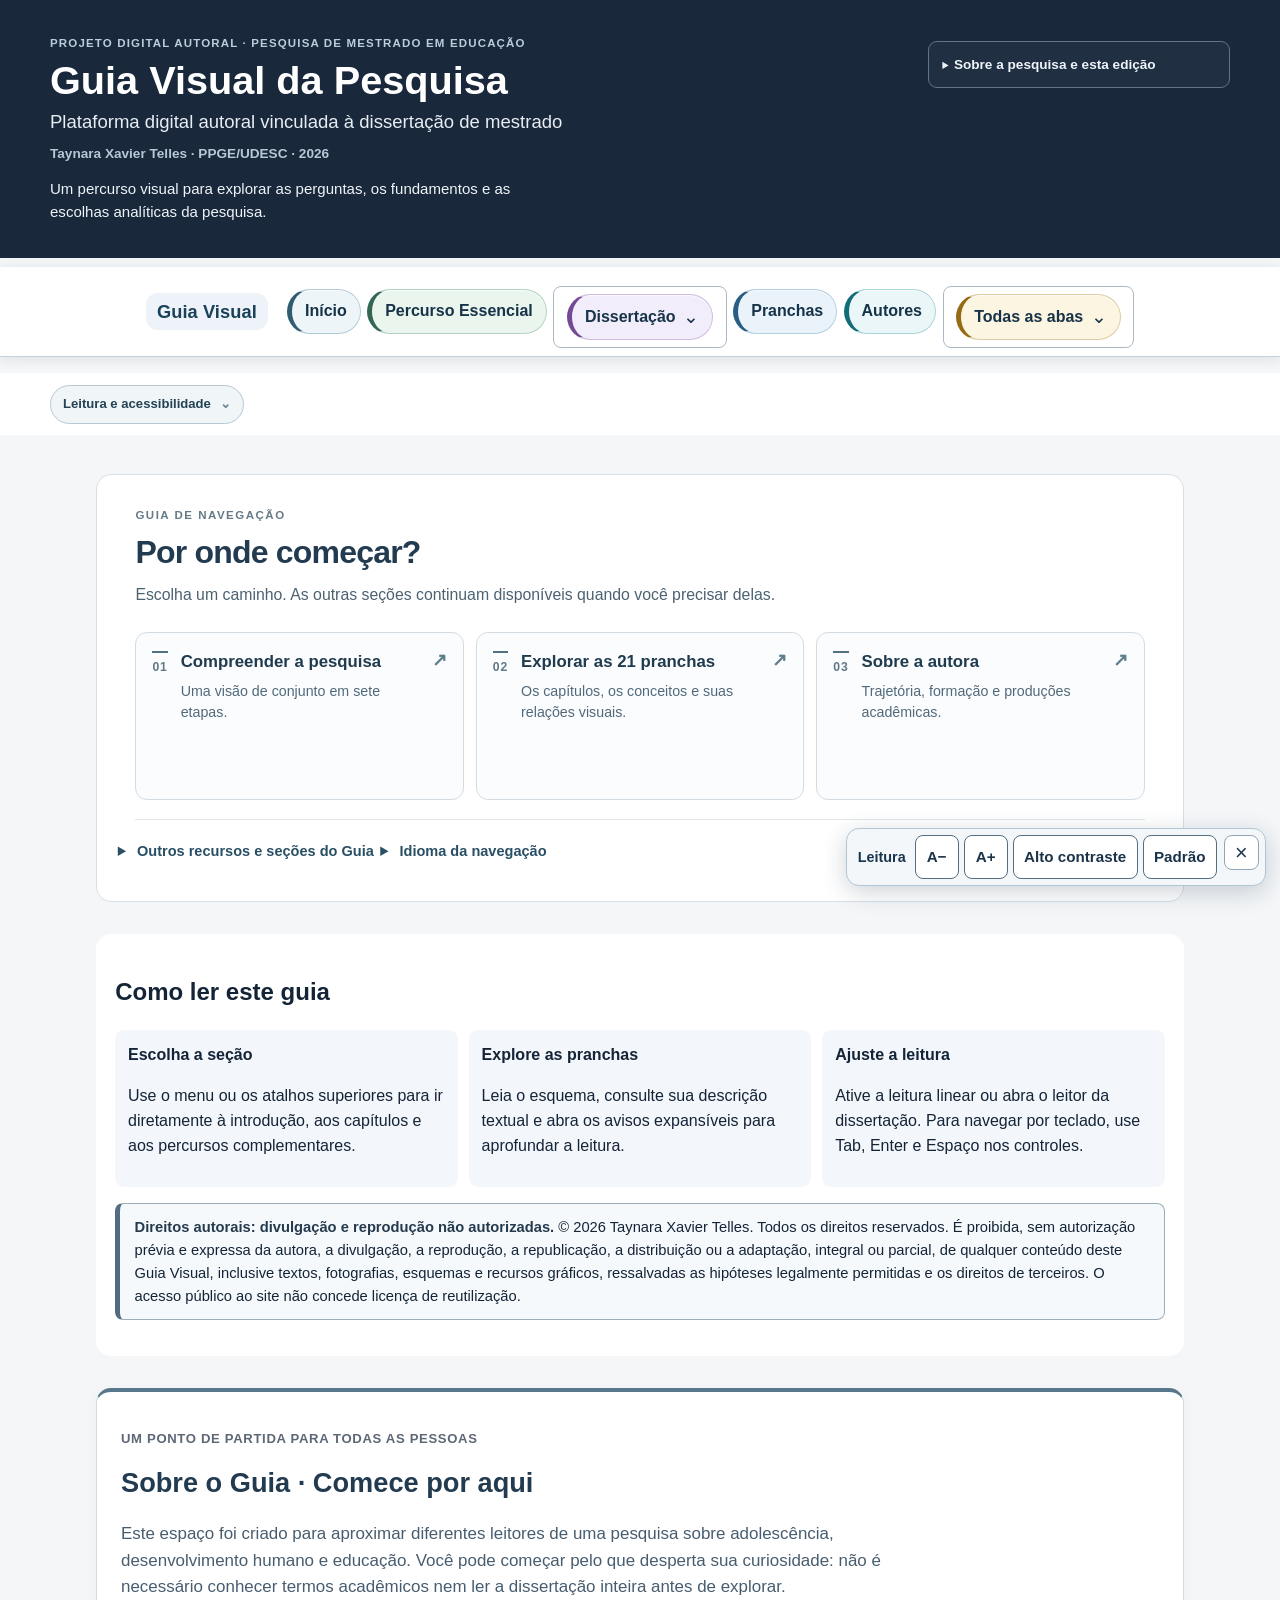
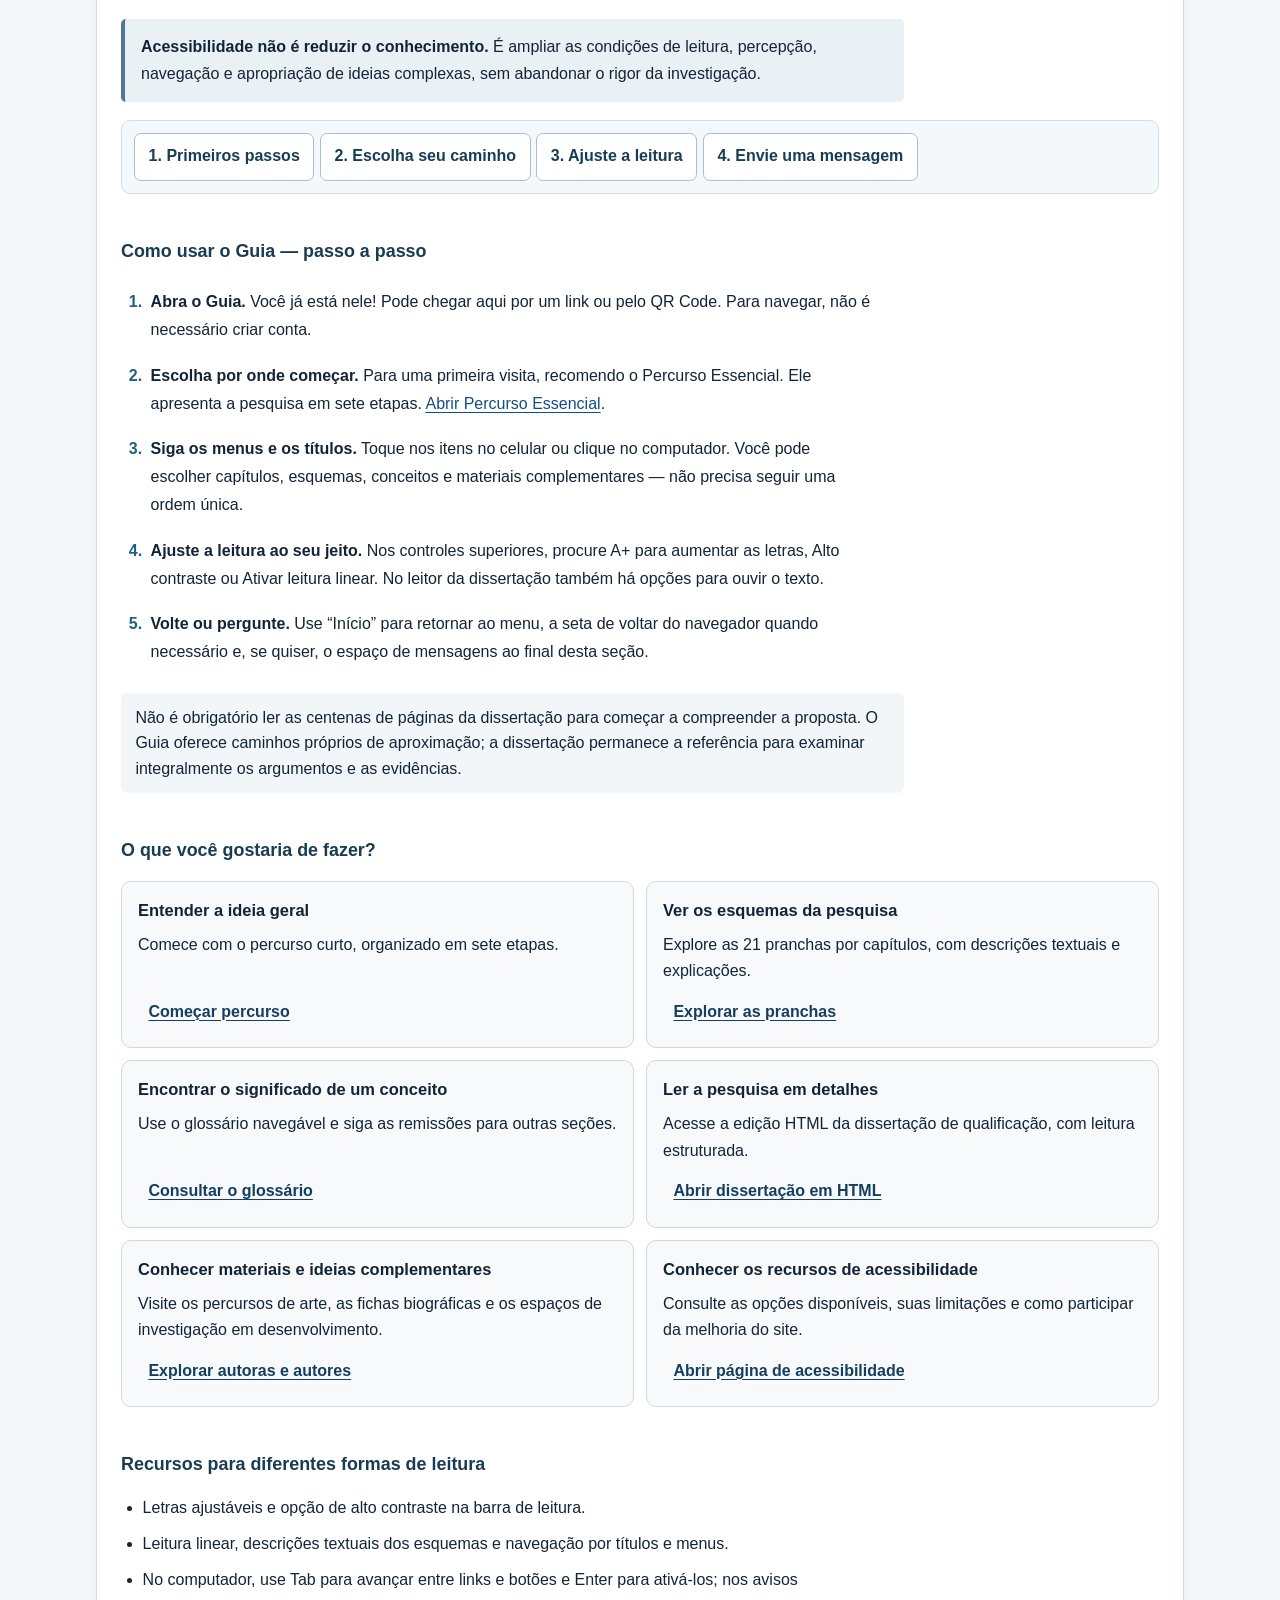
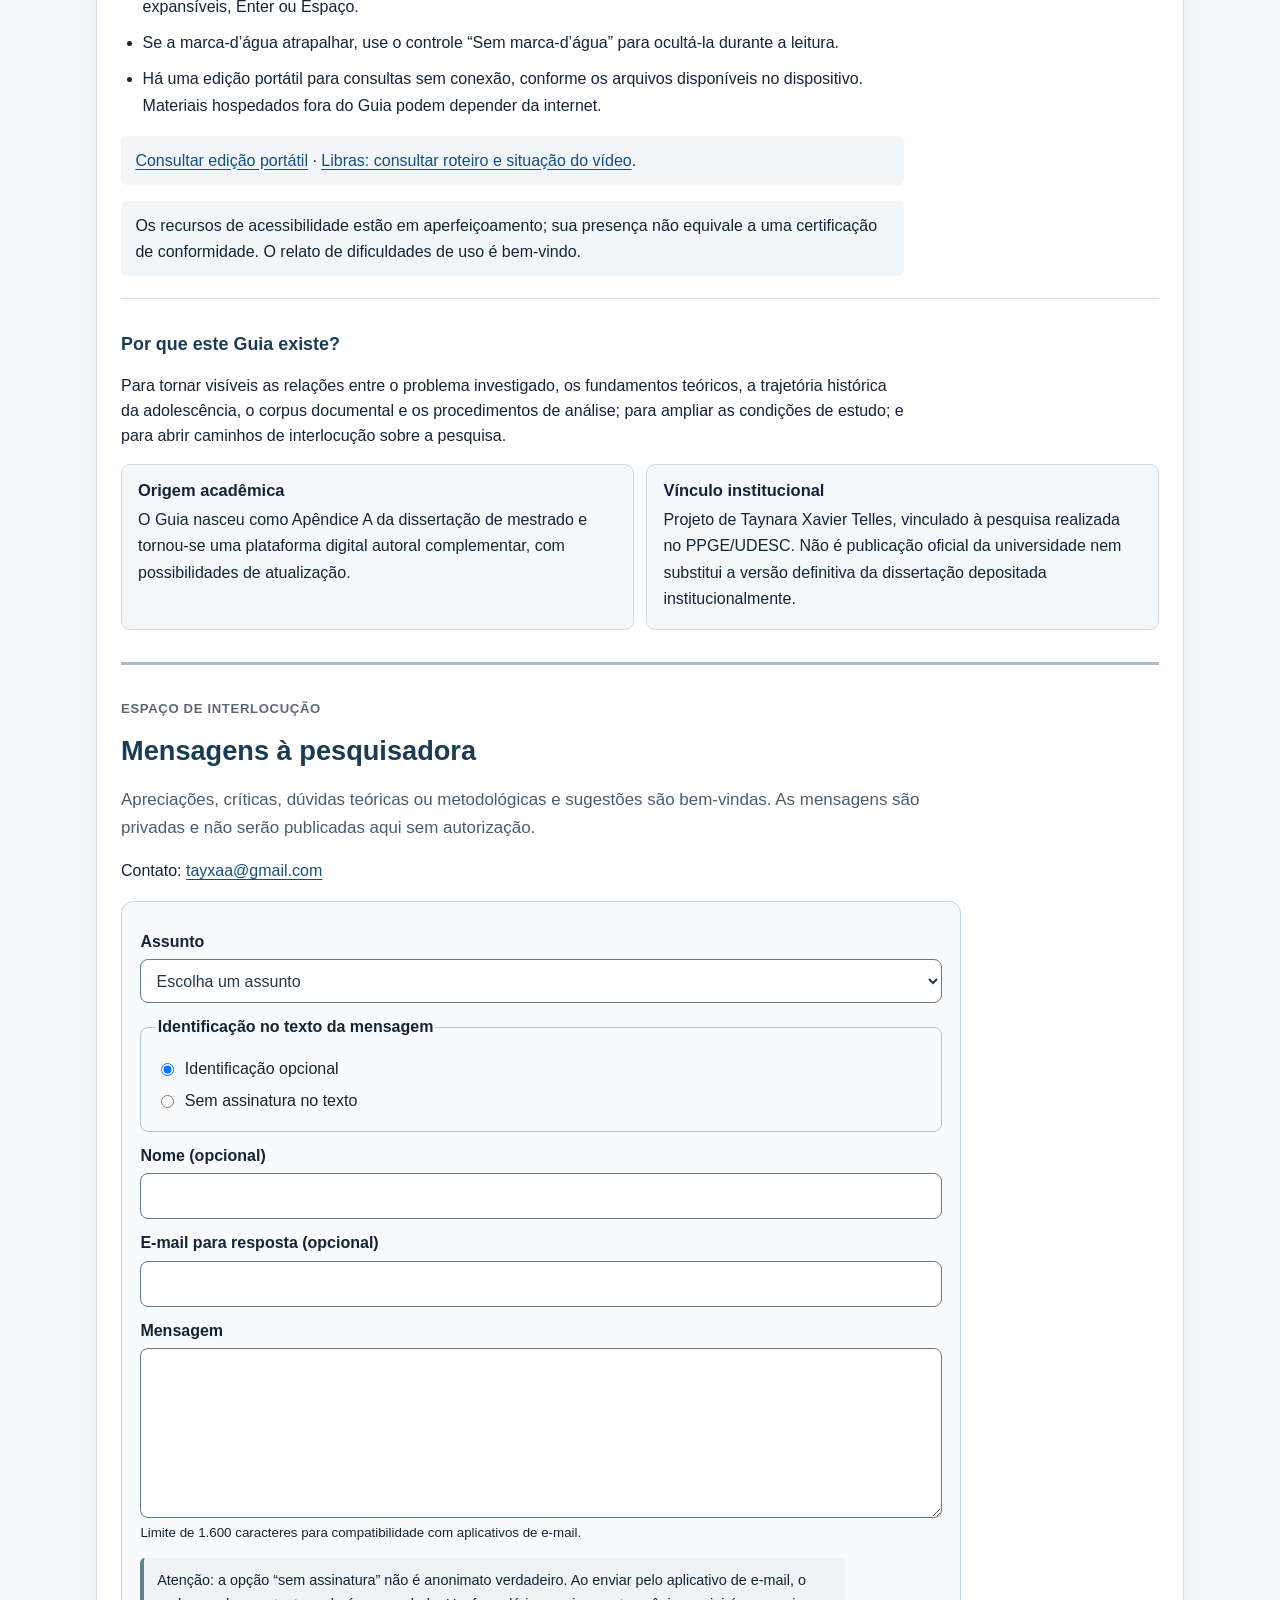
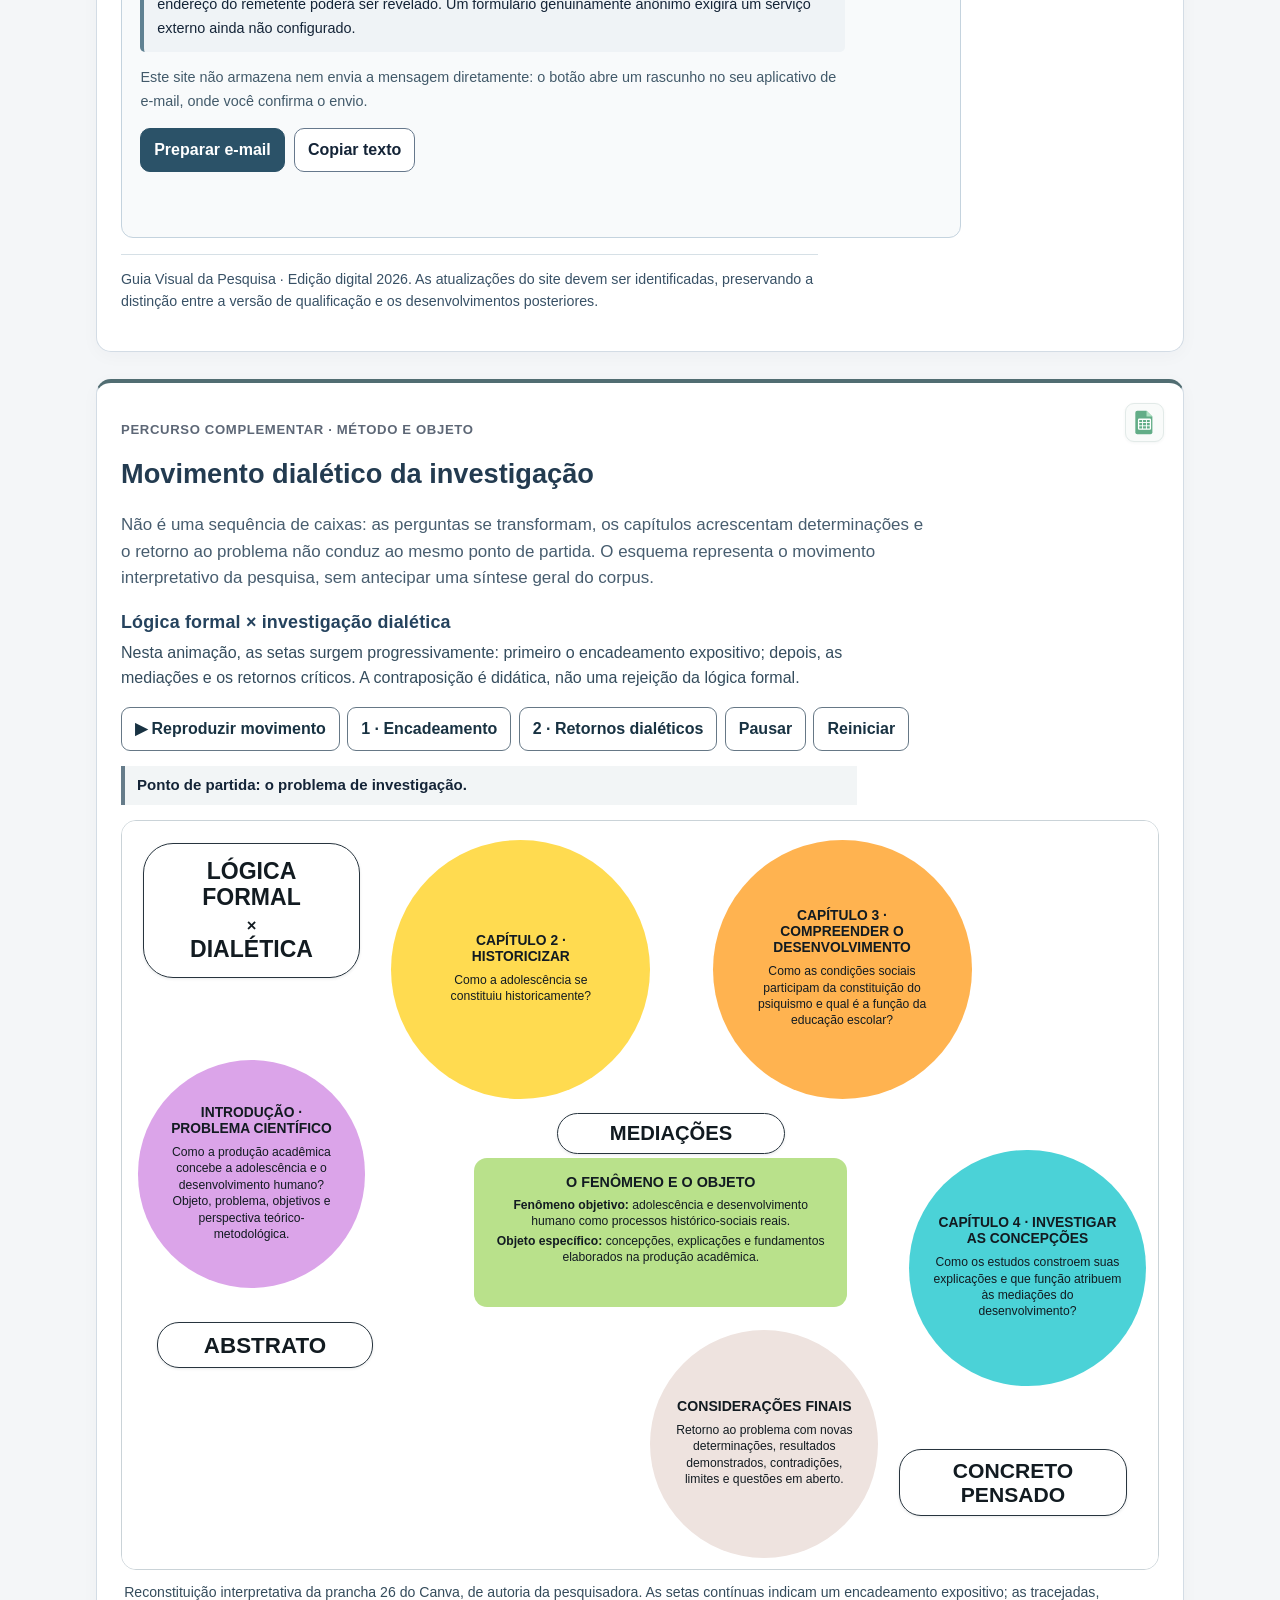
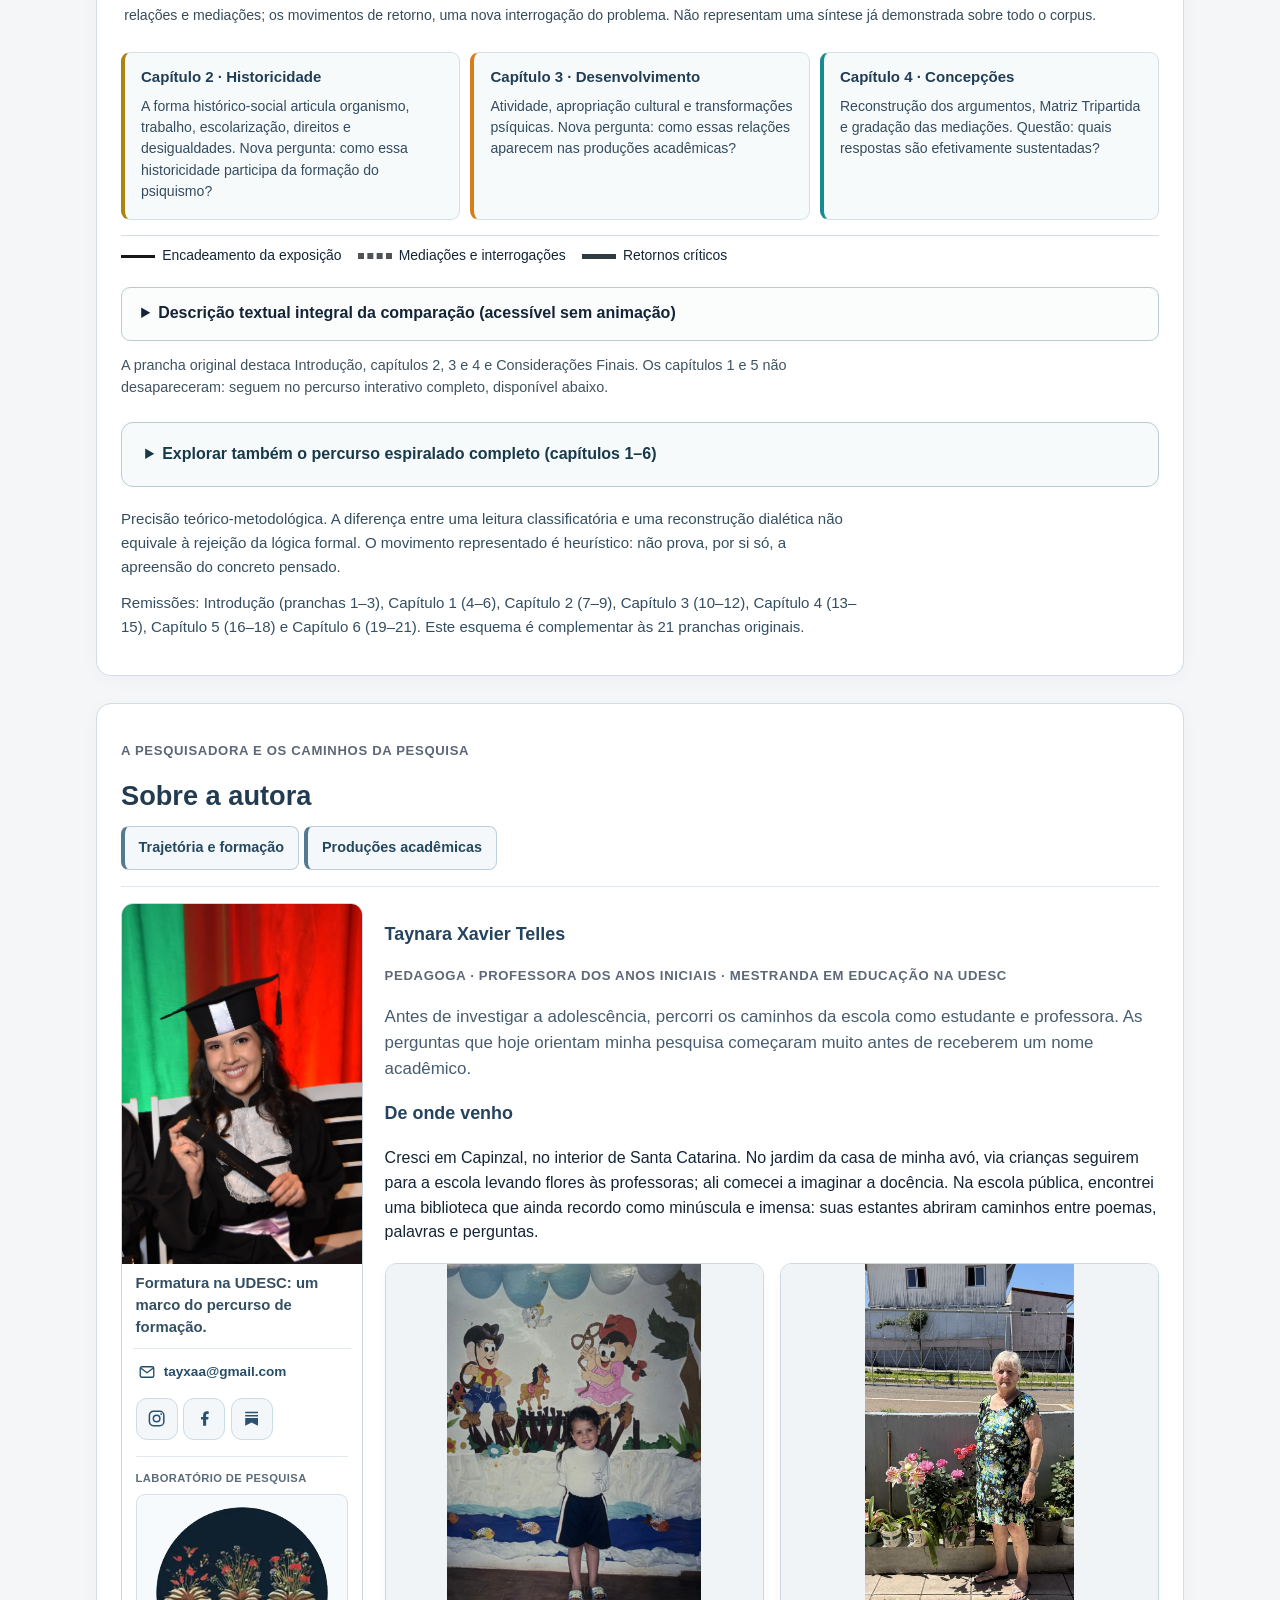
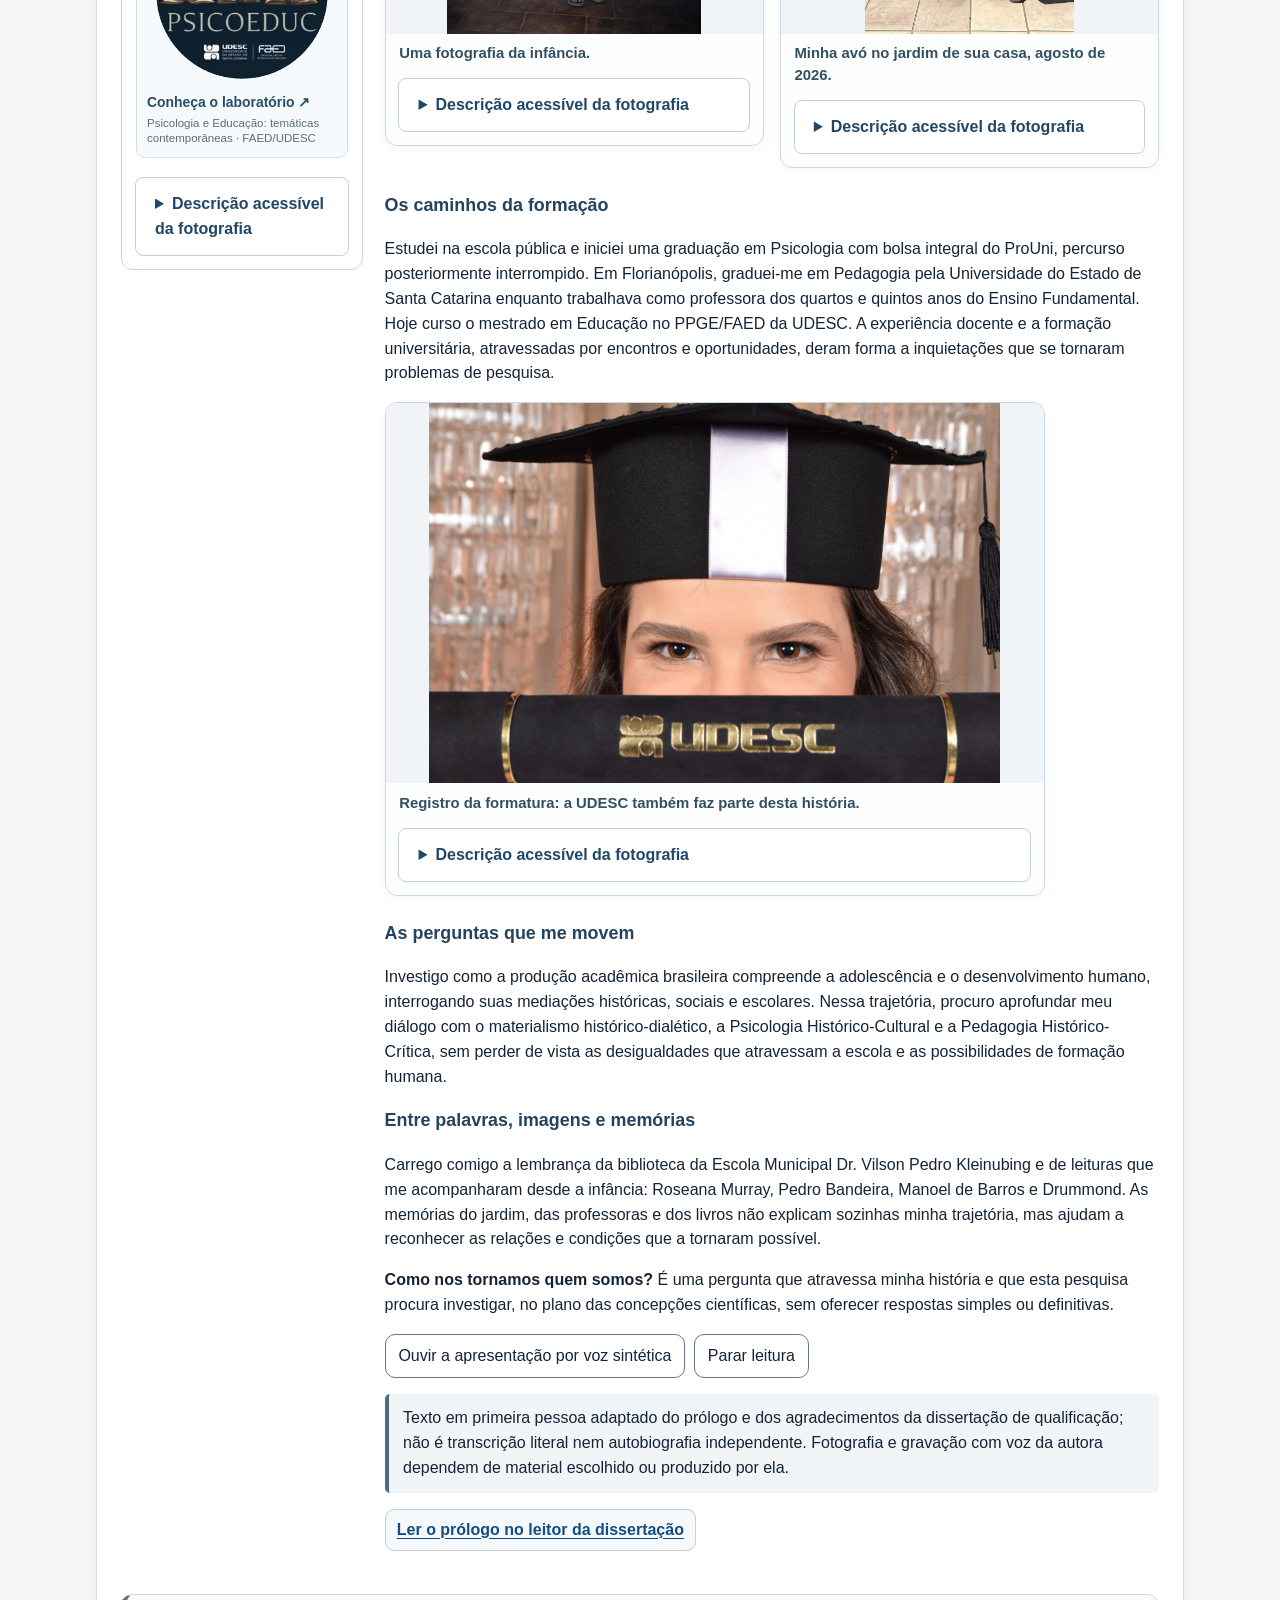
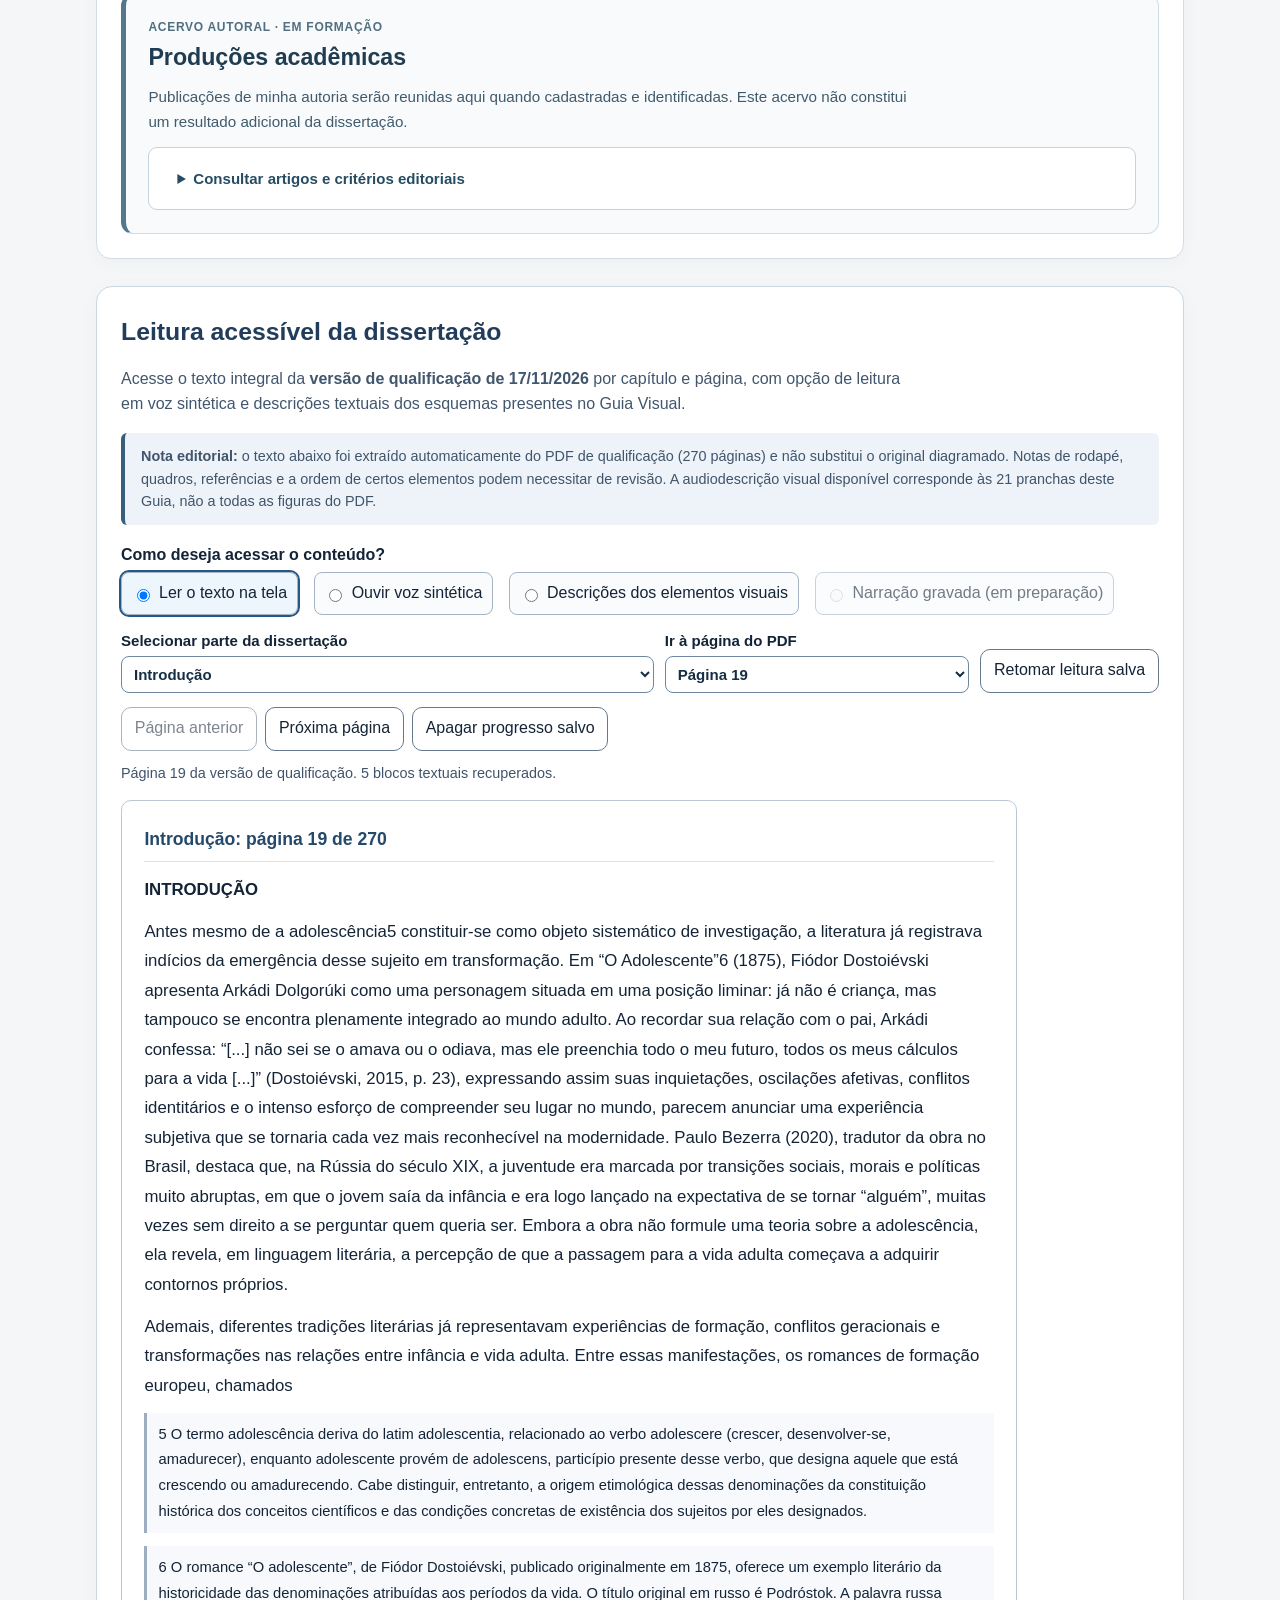
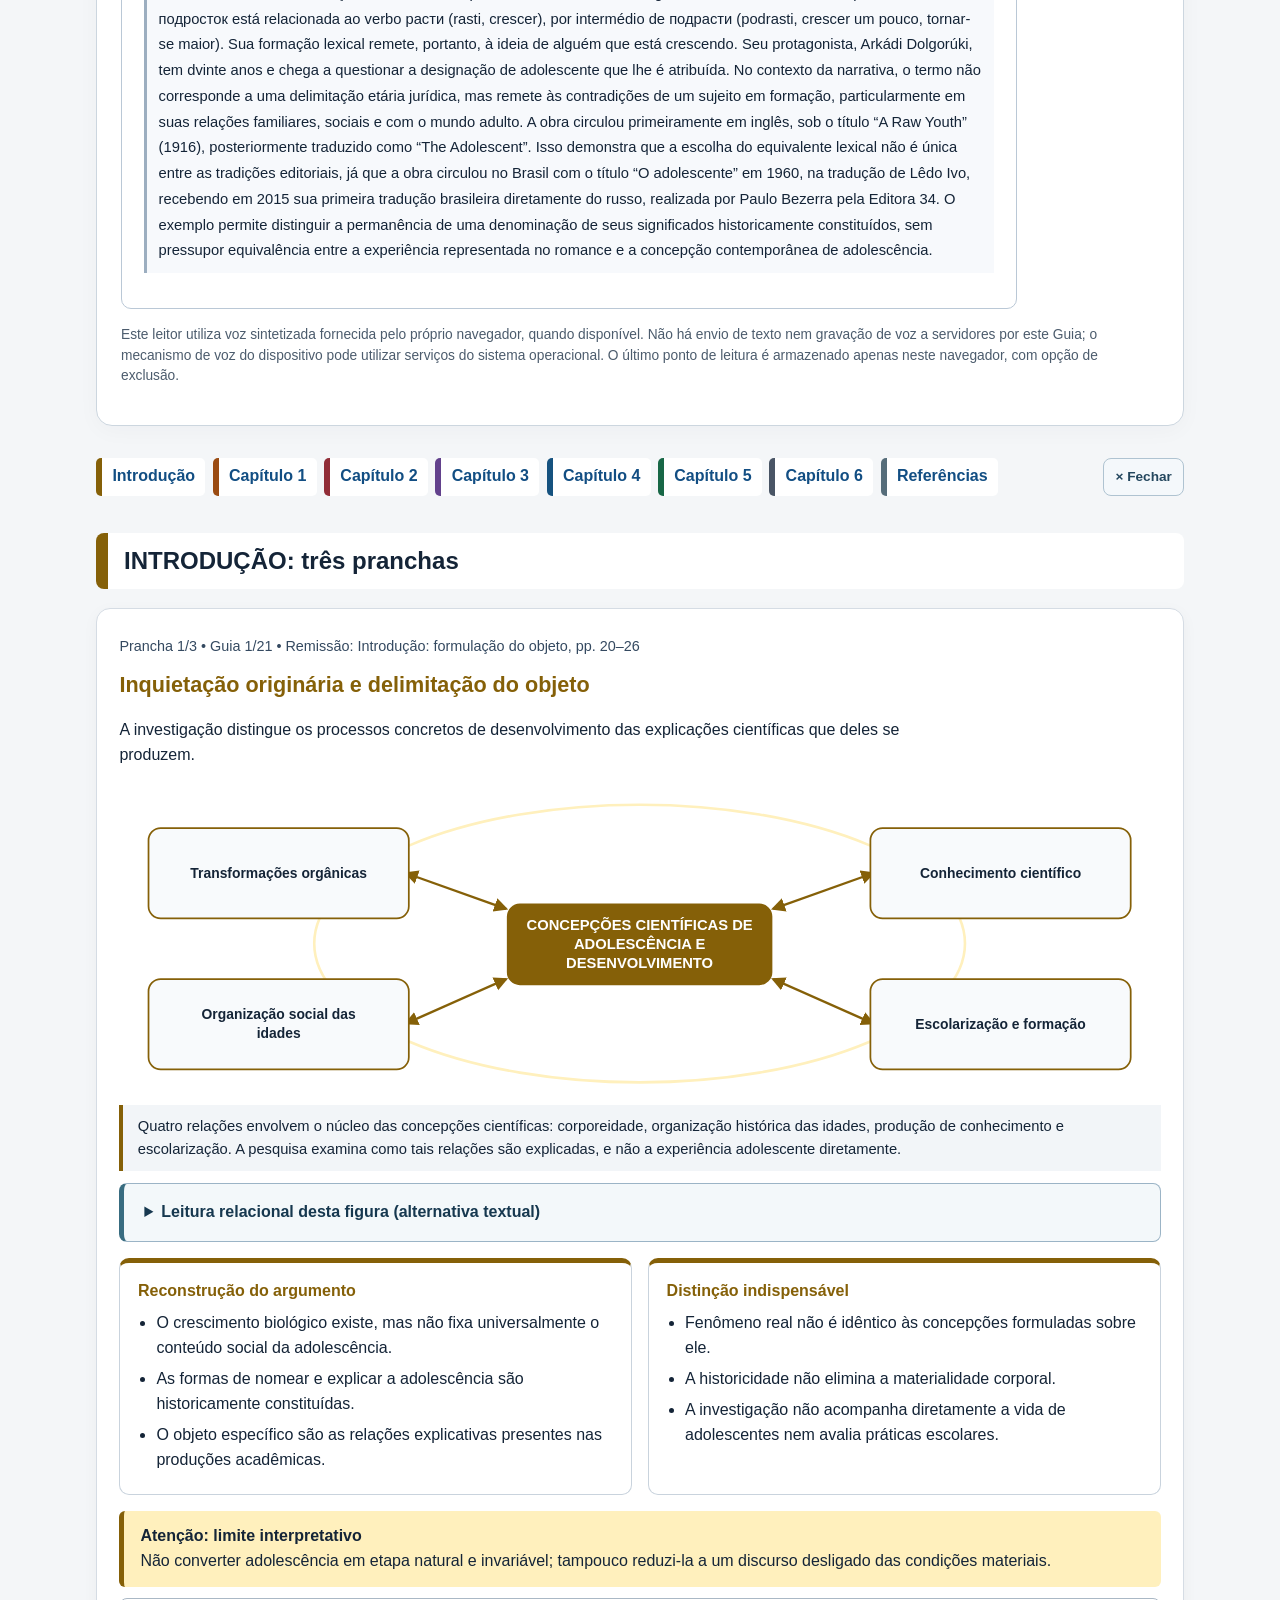
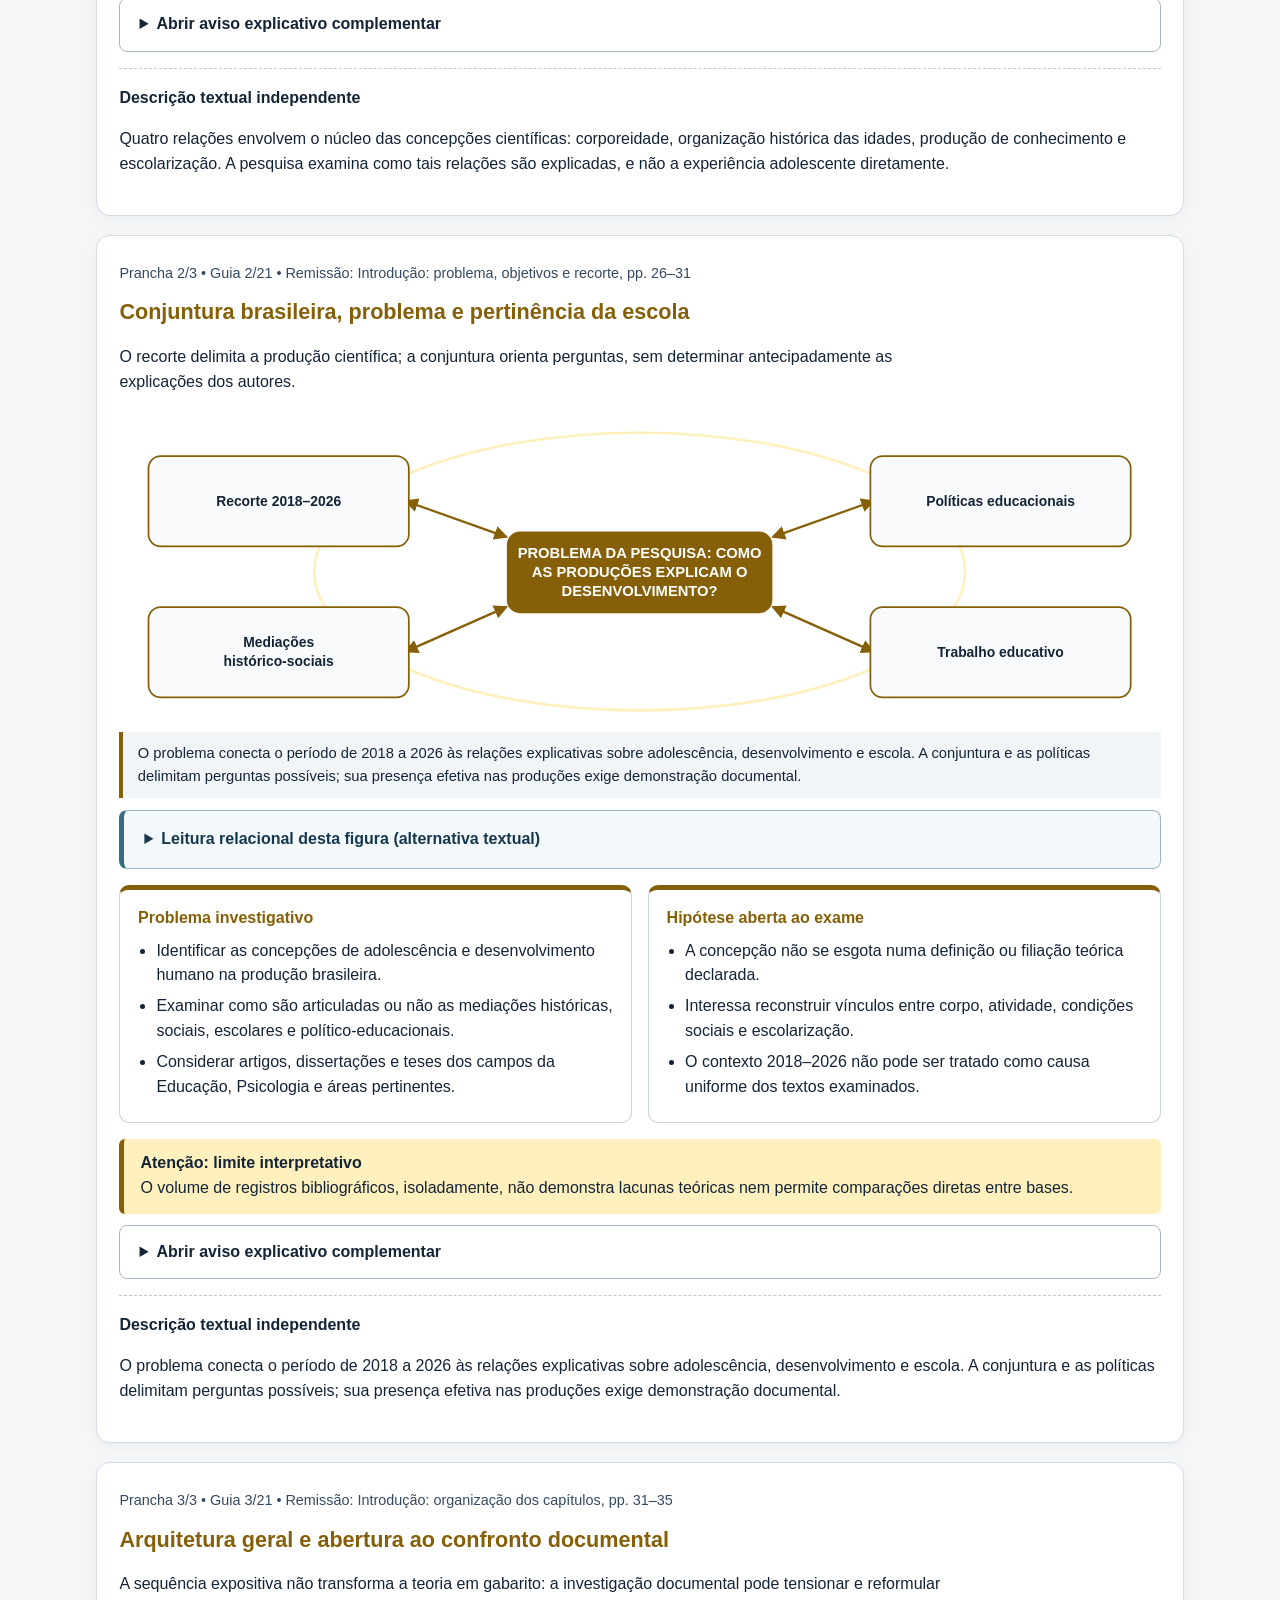
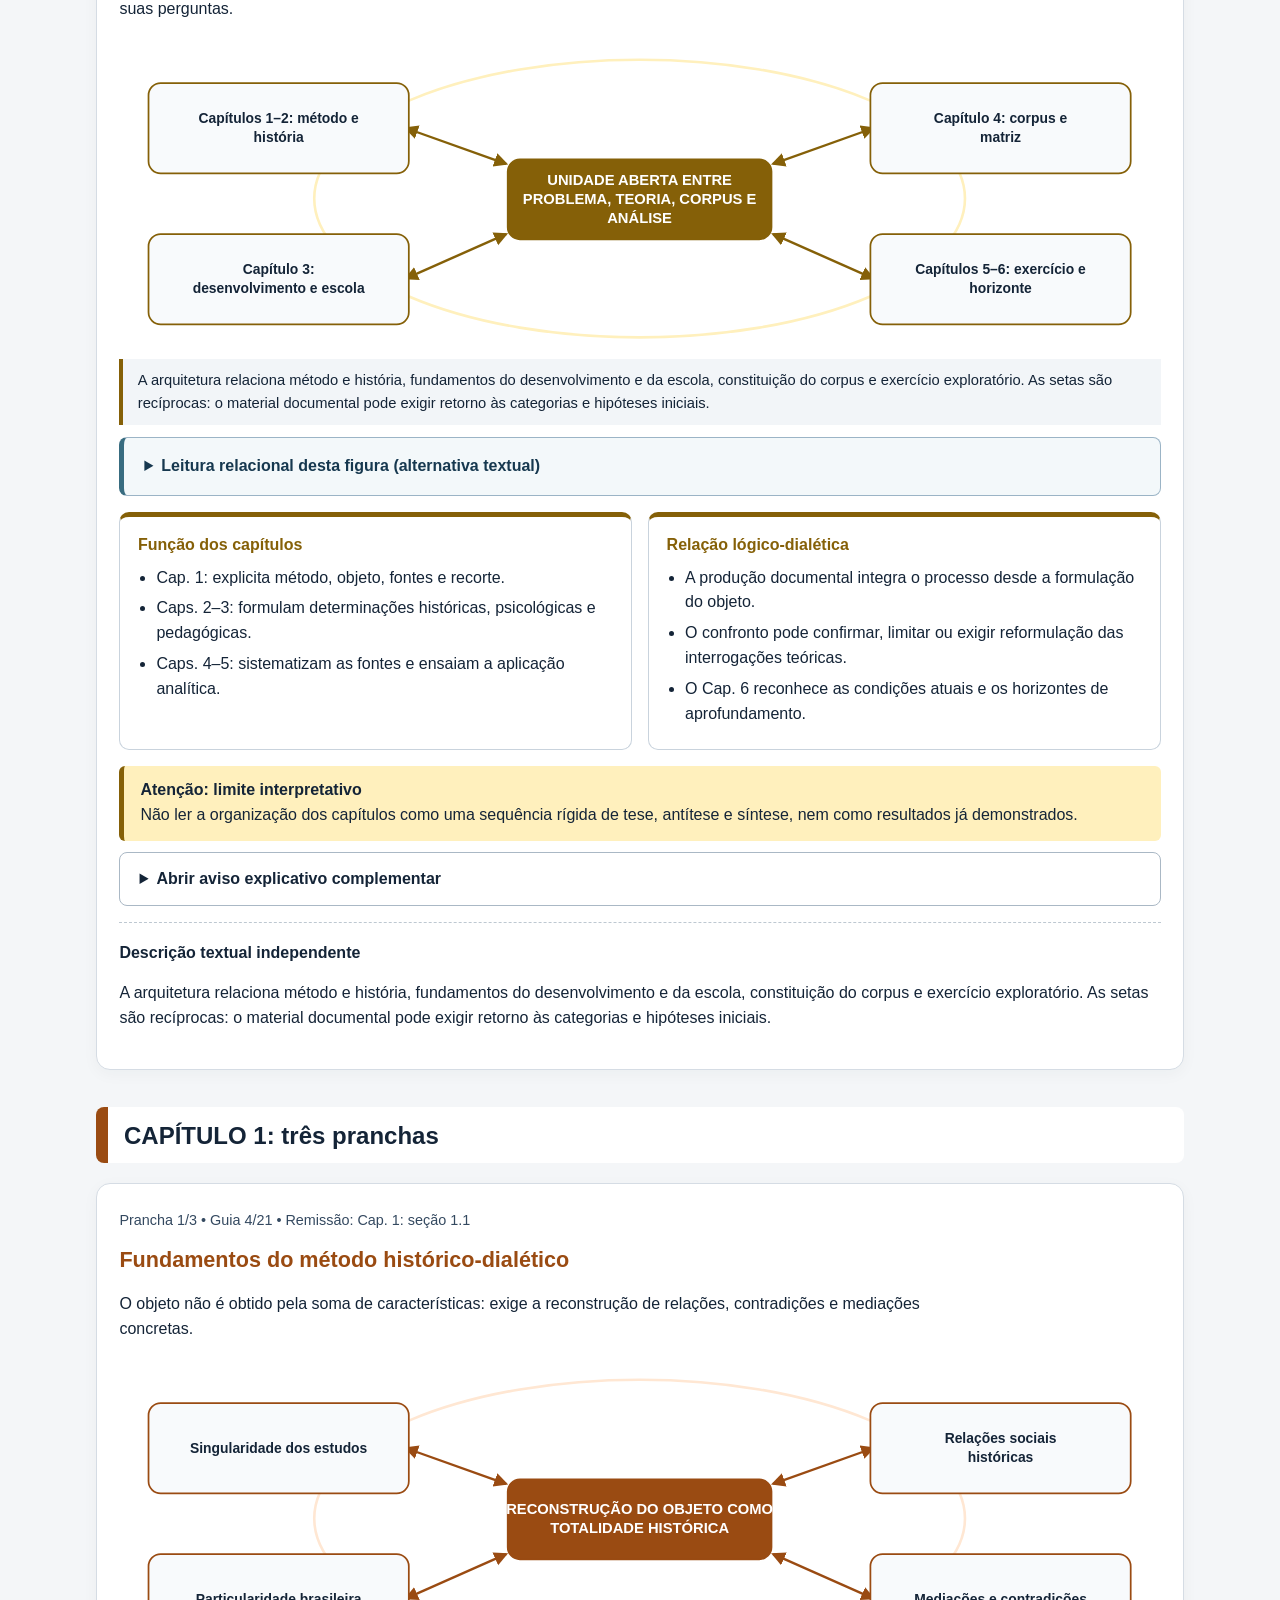
==== commit d83781e7: "Atualizar bloco PSICOEDUC com logomarca circular original e proporção correta" ====
--- a/index.html
+++ b/index.html
@@ -494,7 +494,7 @@
 .author-lab-affiliation{border-top:1px solid #e2eaf0;margin:.85rem 0 0;padding-top:.8rem;}
 .author-lab-kicker{margin:0 0 .45rem;color:#5b6b78;font-size:.7rem;letter-spacing:.035em;text-transform:uppercase;font-weight:700;}
 .author-lab-link{display:block;background:#f7fafc;border:1px solid #d5e0e7;border-radius:9px;overflow:hidden;color:#274e69;text-decoration:none;}
-.author-lab-link img{display:block;width:100%;height:auto;aspect-ratio:1000/351;object-fit:contain;background:#22334d;}
+.author-lab-link img{display:block;width:min(100% - 1rem,172px);height:auto;aspect-ratio:1;object-fit:contain;margin:.72rem auto .24rem;border-radius:50%;background:transparent;}
 .author-lab-name{display:block;font-size:.87rem;font-weight:700;padding:.6rem .65rem 0;}
 .author-lab-subtitle{display:block;font-size:.72rem;line-height:1.35;padding:.12rem .65rem .65rem;color:#596d79;}
 .author-lab-link:hover{background:#ecf4f8;border-color:#7d9fb4;}
@@ -936,8 +936,8 @@
       <div class="author-lab-affiliation">
         <p class="author-lab-kicker">Laboratório de pesquisa</p>
         <a class="author-lab-link" href="https://www.udesc.br/faed/piscoeduc" target="_blank" rel="noopener noreferrer" aria-label="Visitar página oficial do PSICOEDUC no portal da UDESC (abre em nova aba)" title="PSICOEDUC — Página oficial na UDESC">
-          <img src="https://www.udesc.br/arquivos/faed/imagens/psicoeduc_17514884486214_12481.jpg" alt="Identidade visual do PSICOEDUC: livros abertos de onde emergem flores e borboletas, sobre fundo azul-marinho" width="1000" height="351" loading="lazy" decoding="async">
-          <span class="author-lab-name">PSICOEDUC <span aria-hidden="true">↗</span></span>
+          <img src="assets/autora/psicoeduc-logo.webp" alt="Logomarca circular do PSICOEDUC em azul-marinho: livros abertos, flores e borboletas, com o nome do laboratório e as assinaturas UDESC e FAED" width="240" height="240" loading="lazy" decoding="async">
+          <span class="author-lab-name">Conheça o laboratório <span aria-hidden="true">↗</span></span>
           <span class="author-lab-subtitle">Psicologia e Educação: temáticas contemporâneas · FAED/UDESC</span>
         </a>
       </div>
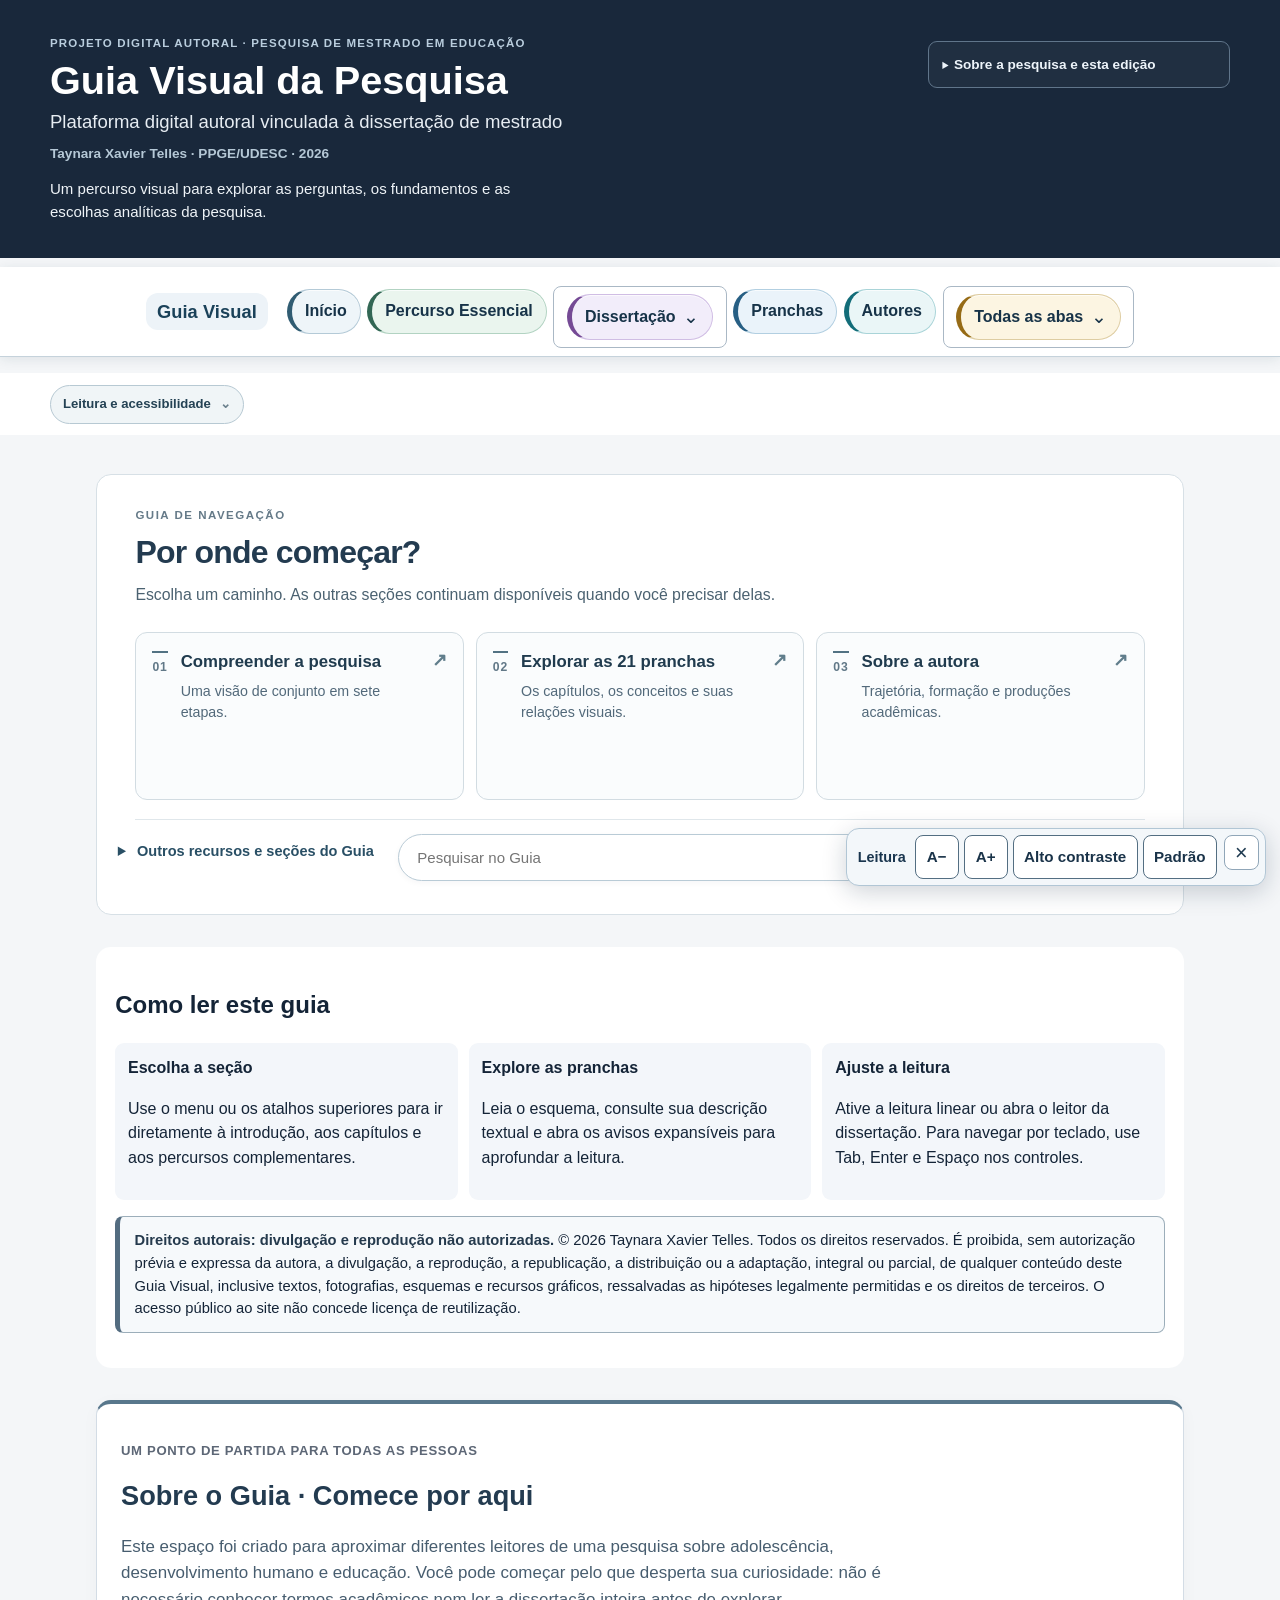
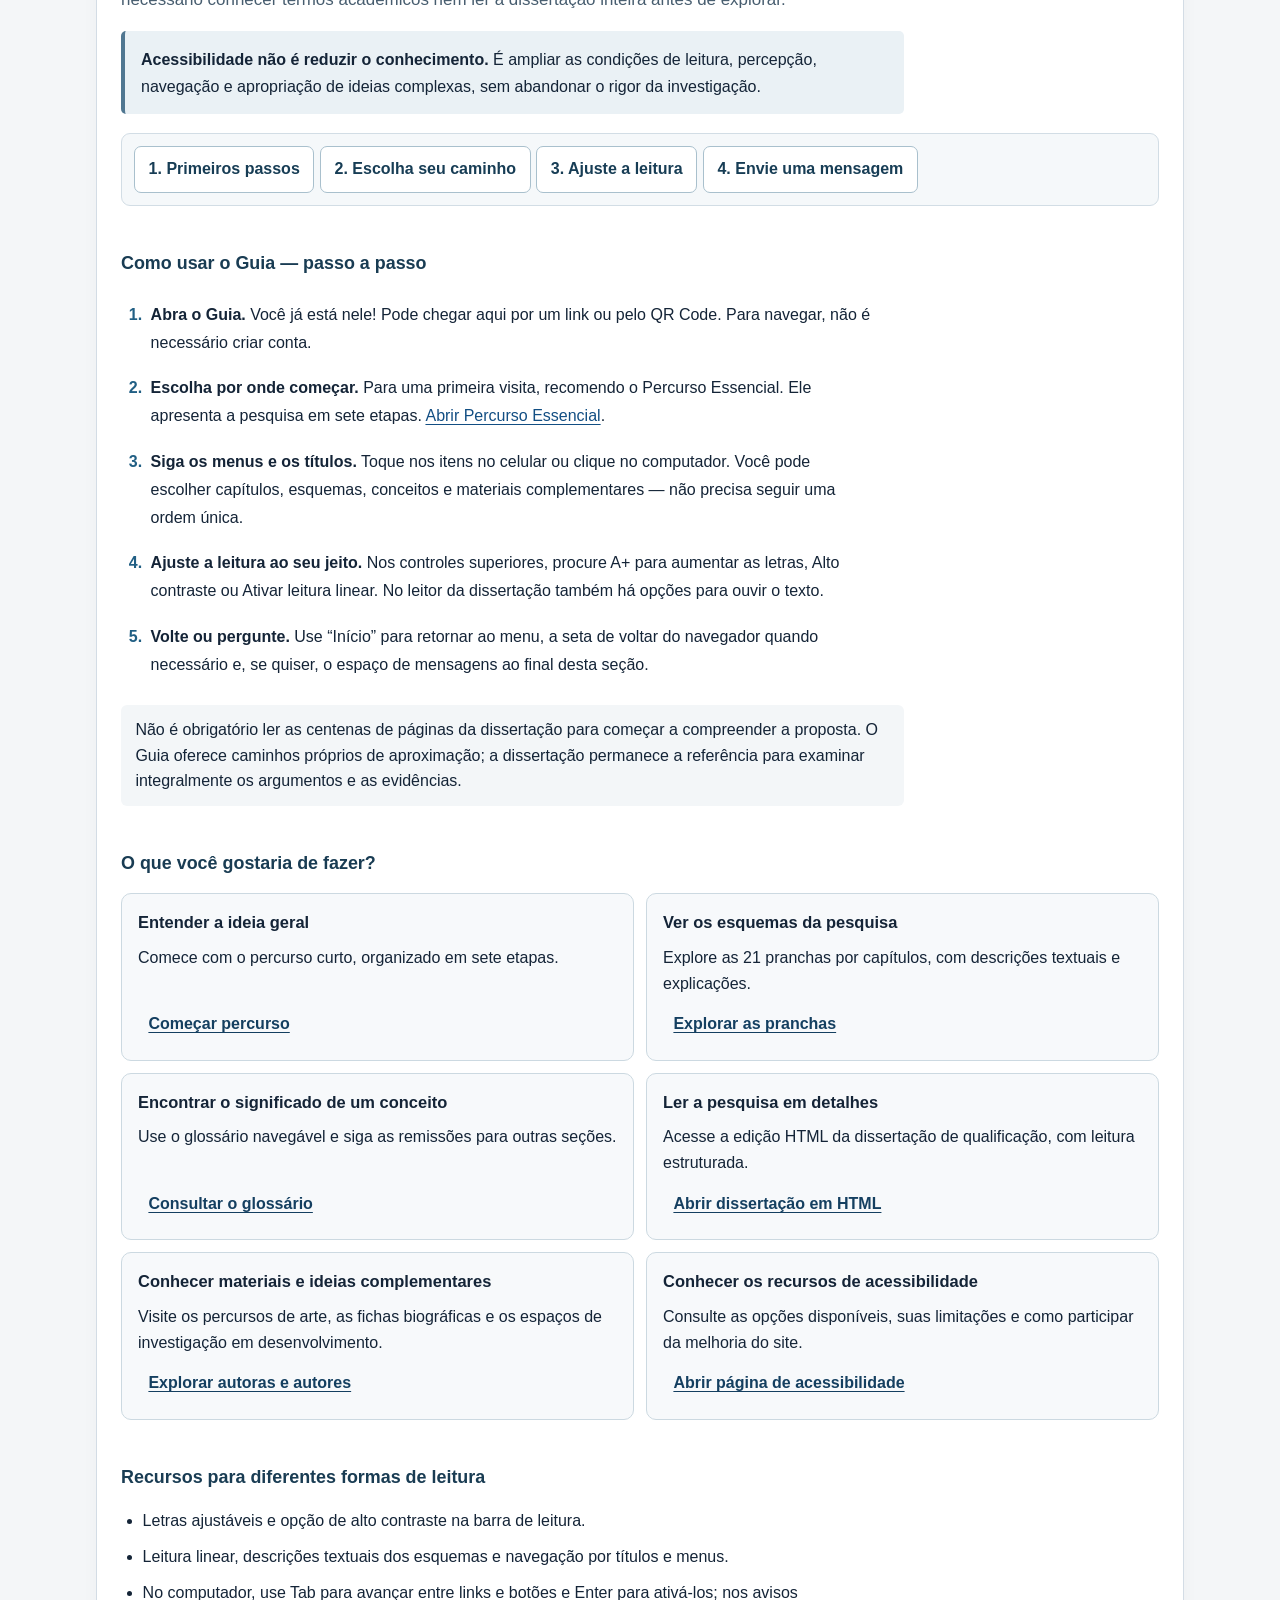
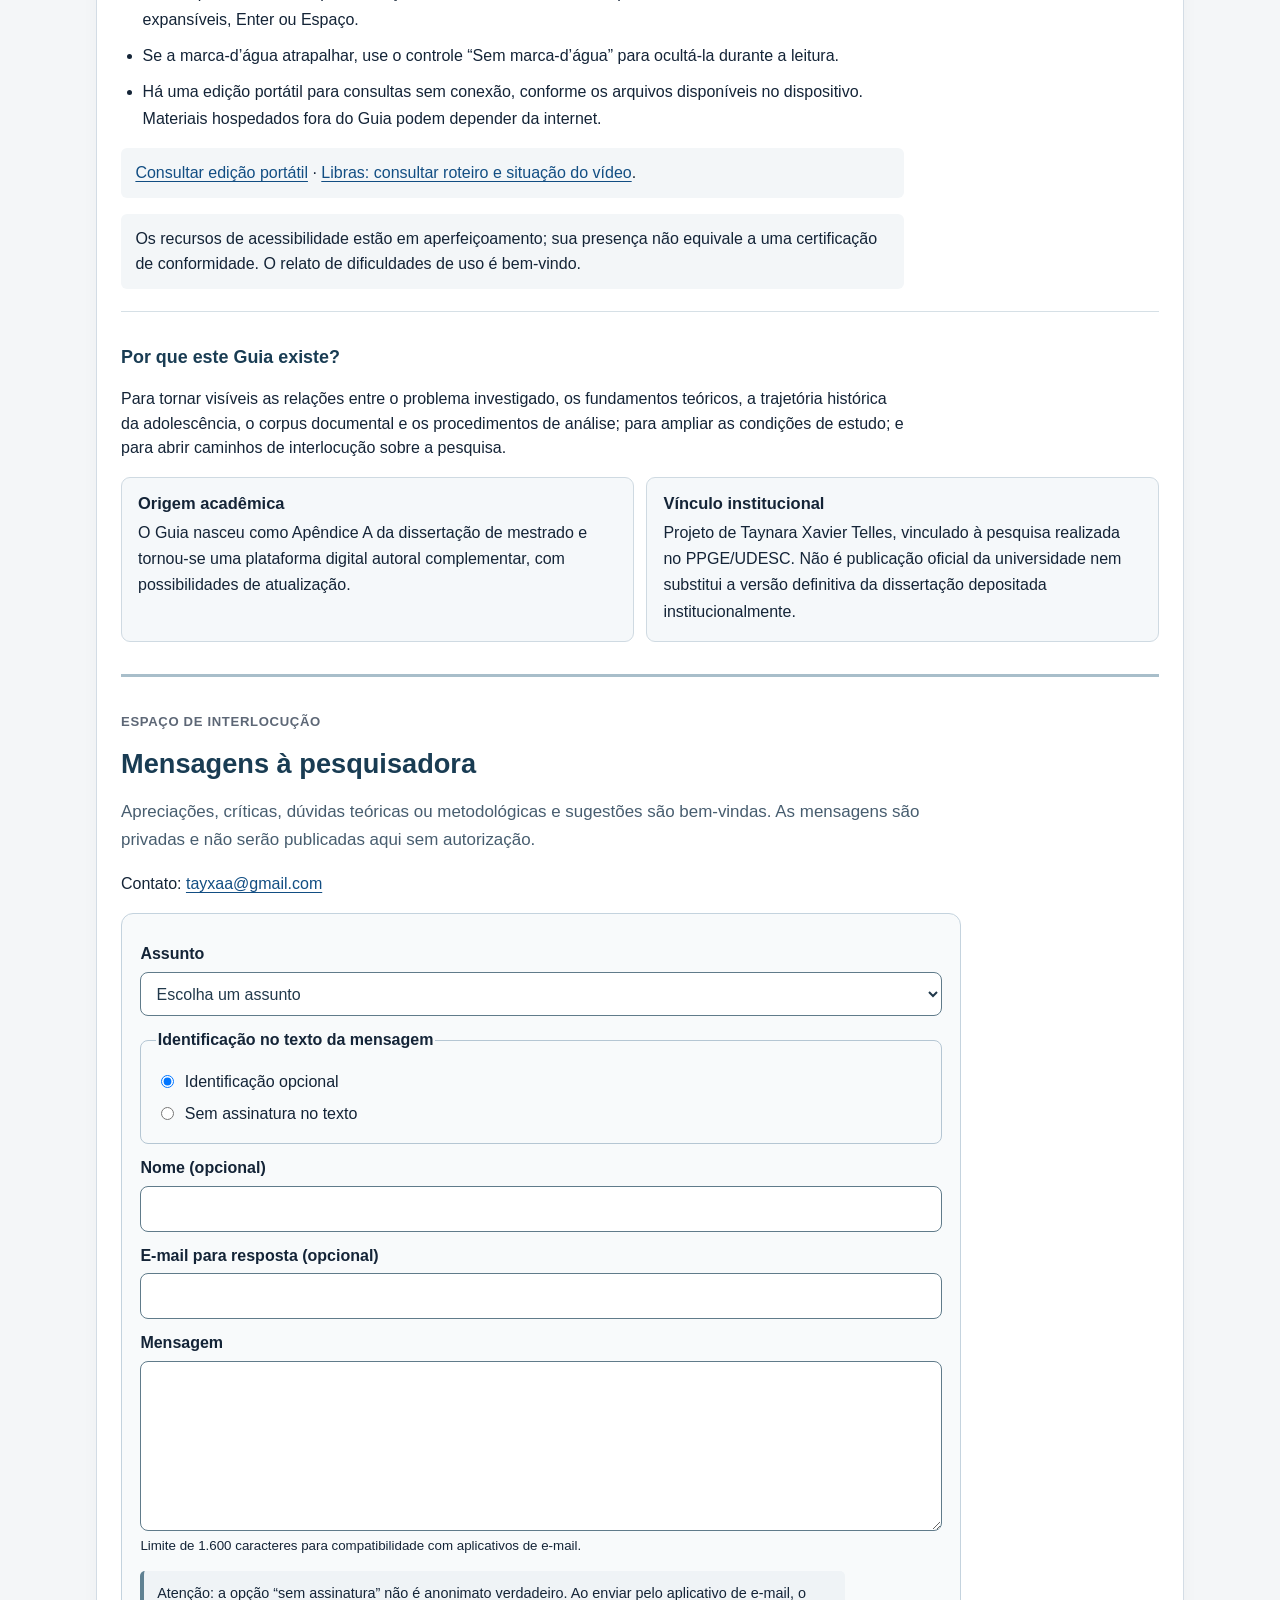
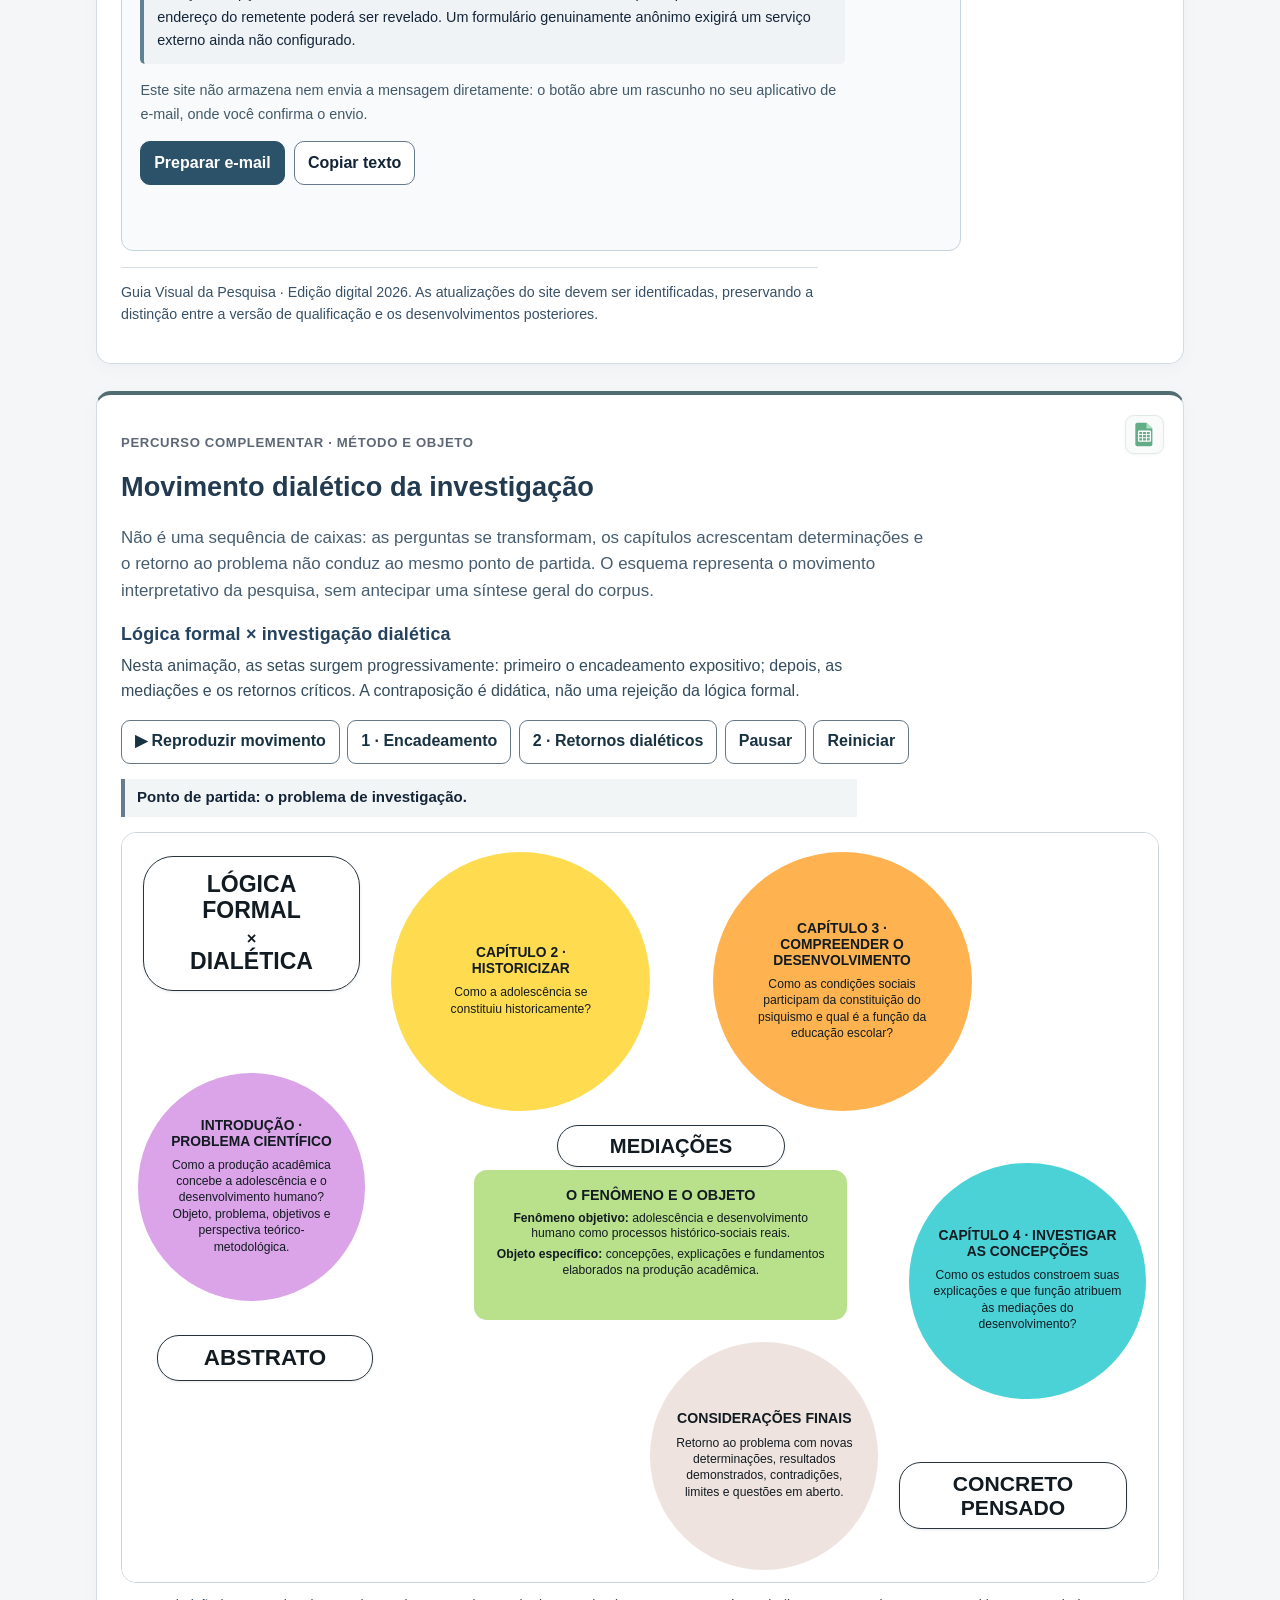
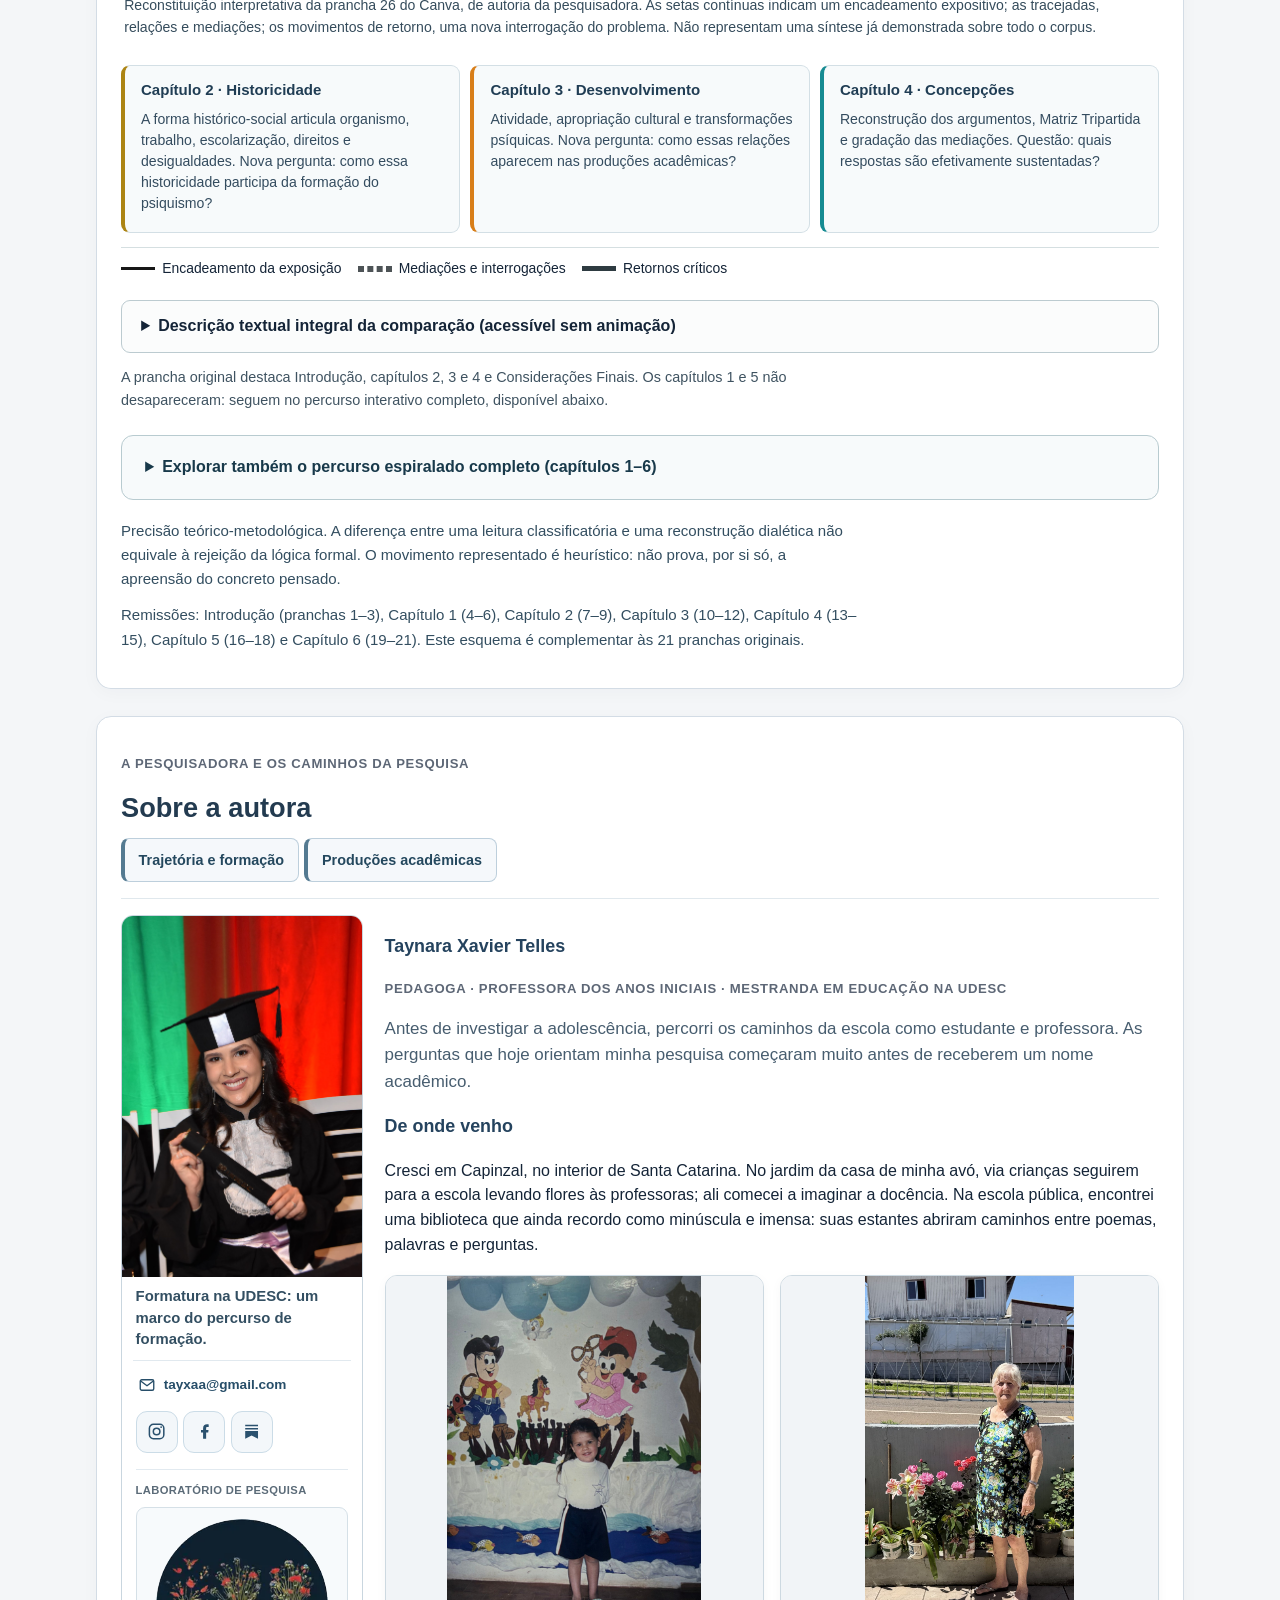
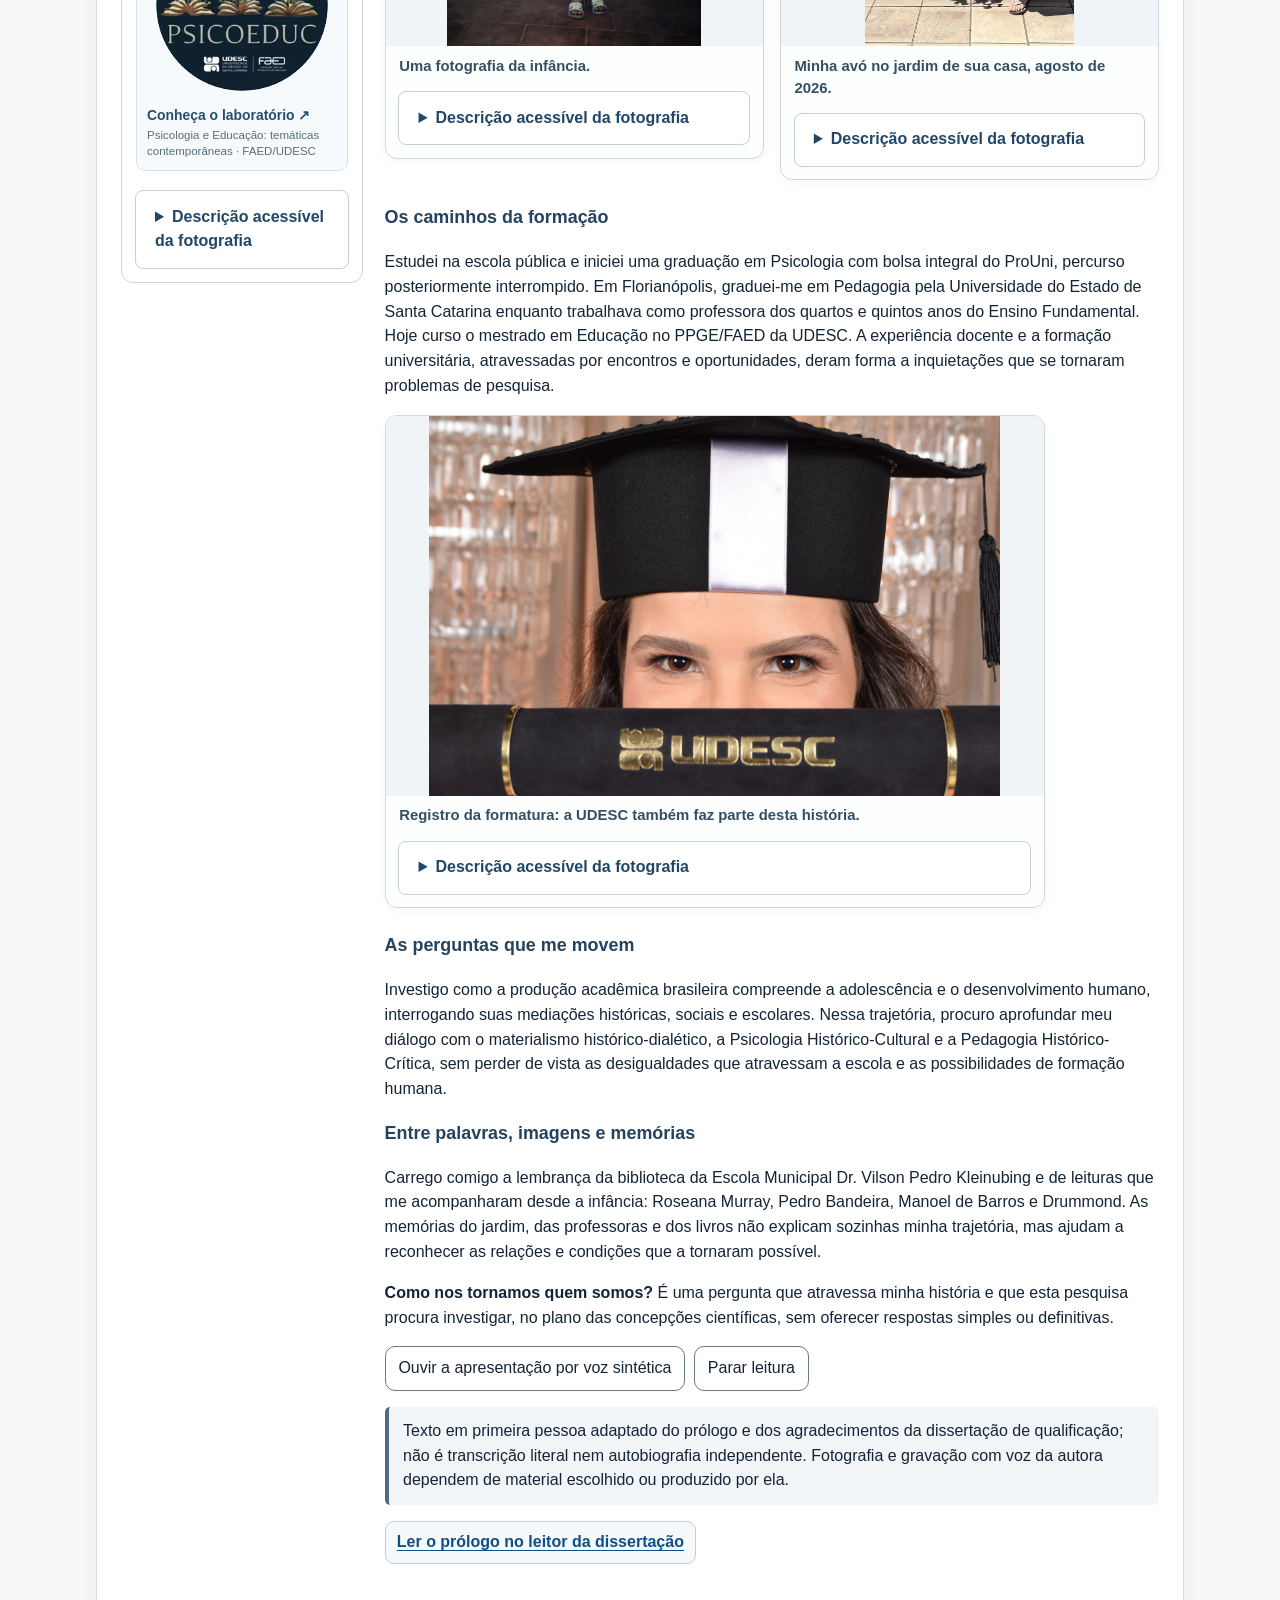
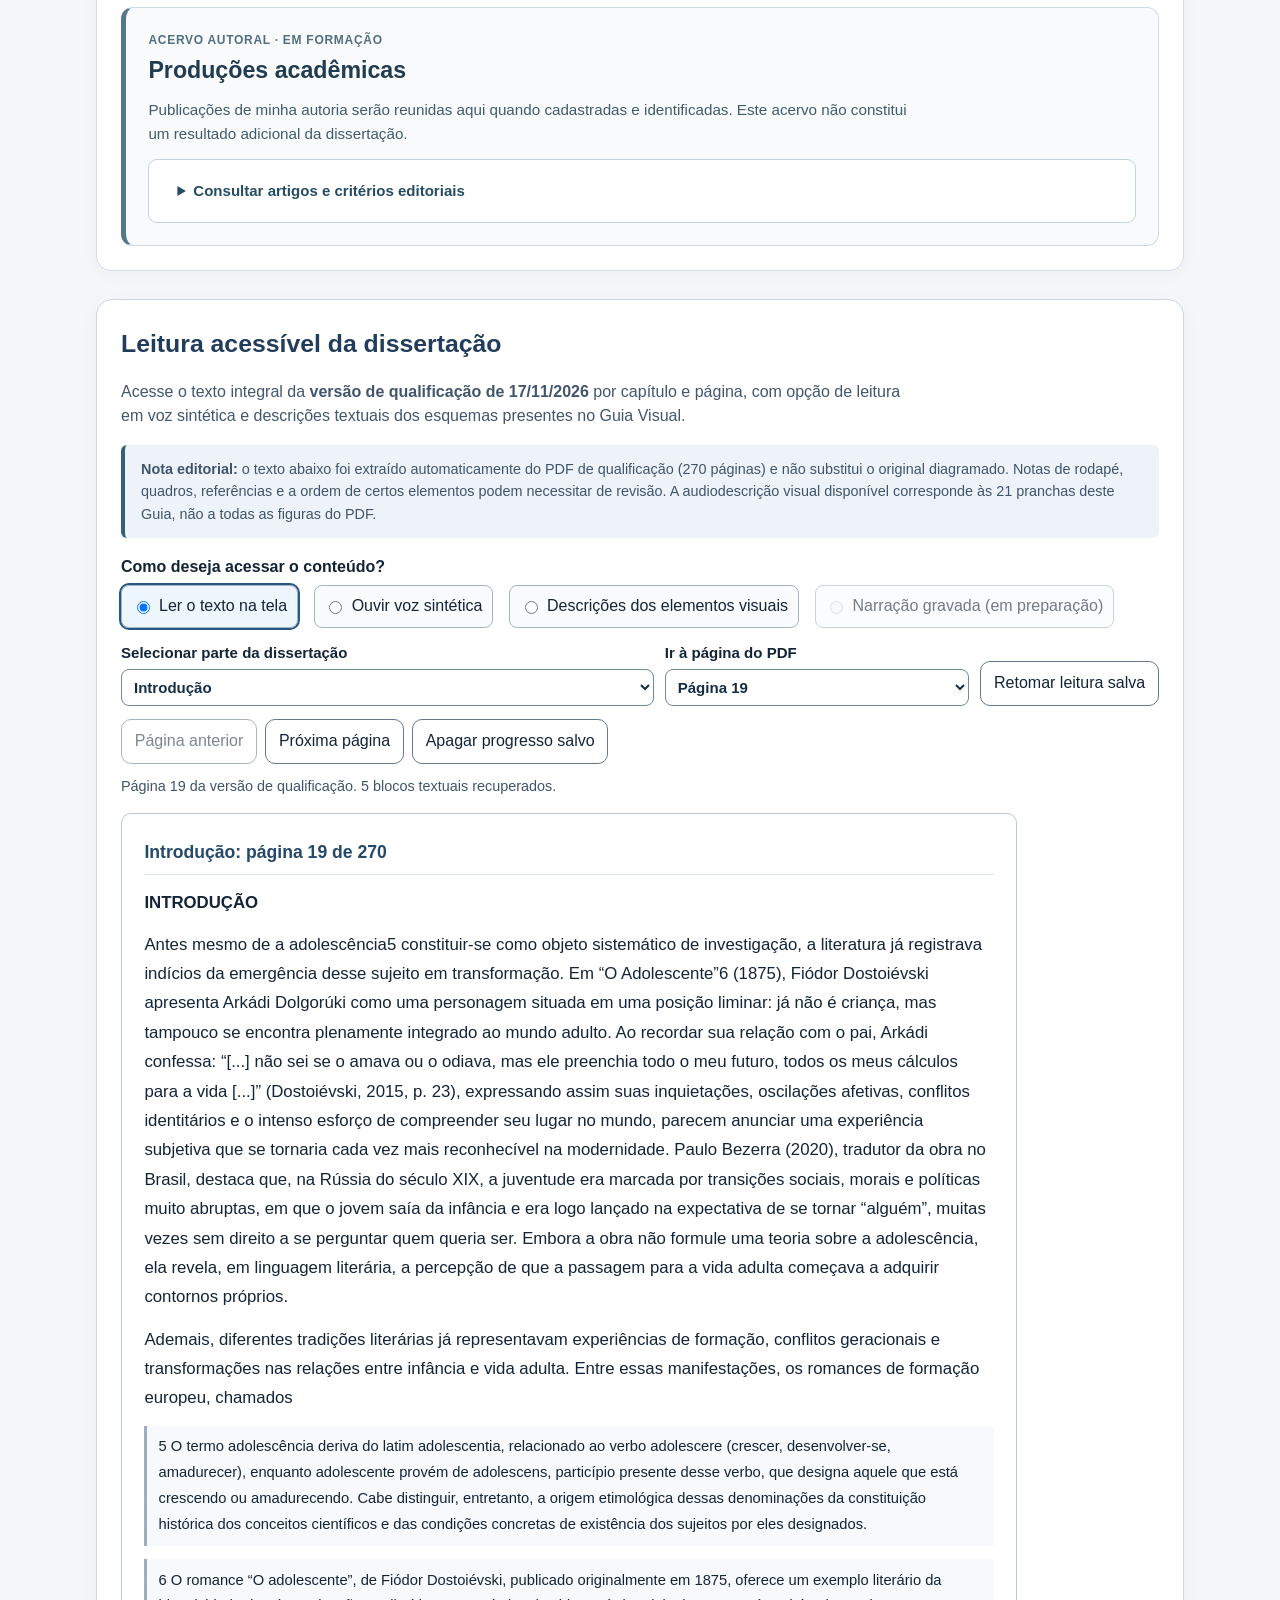
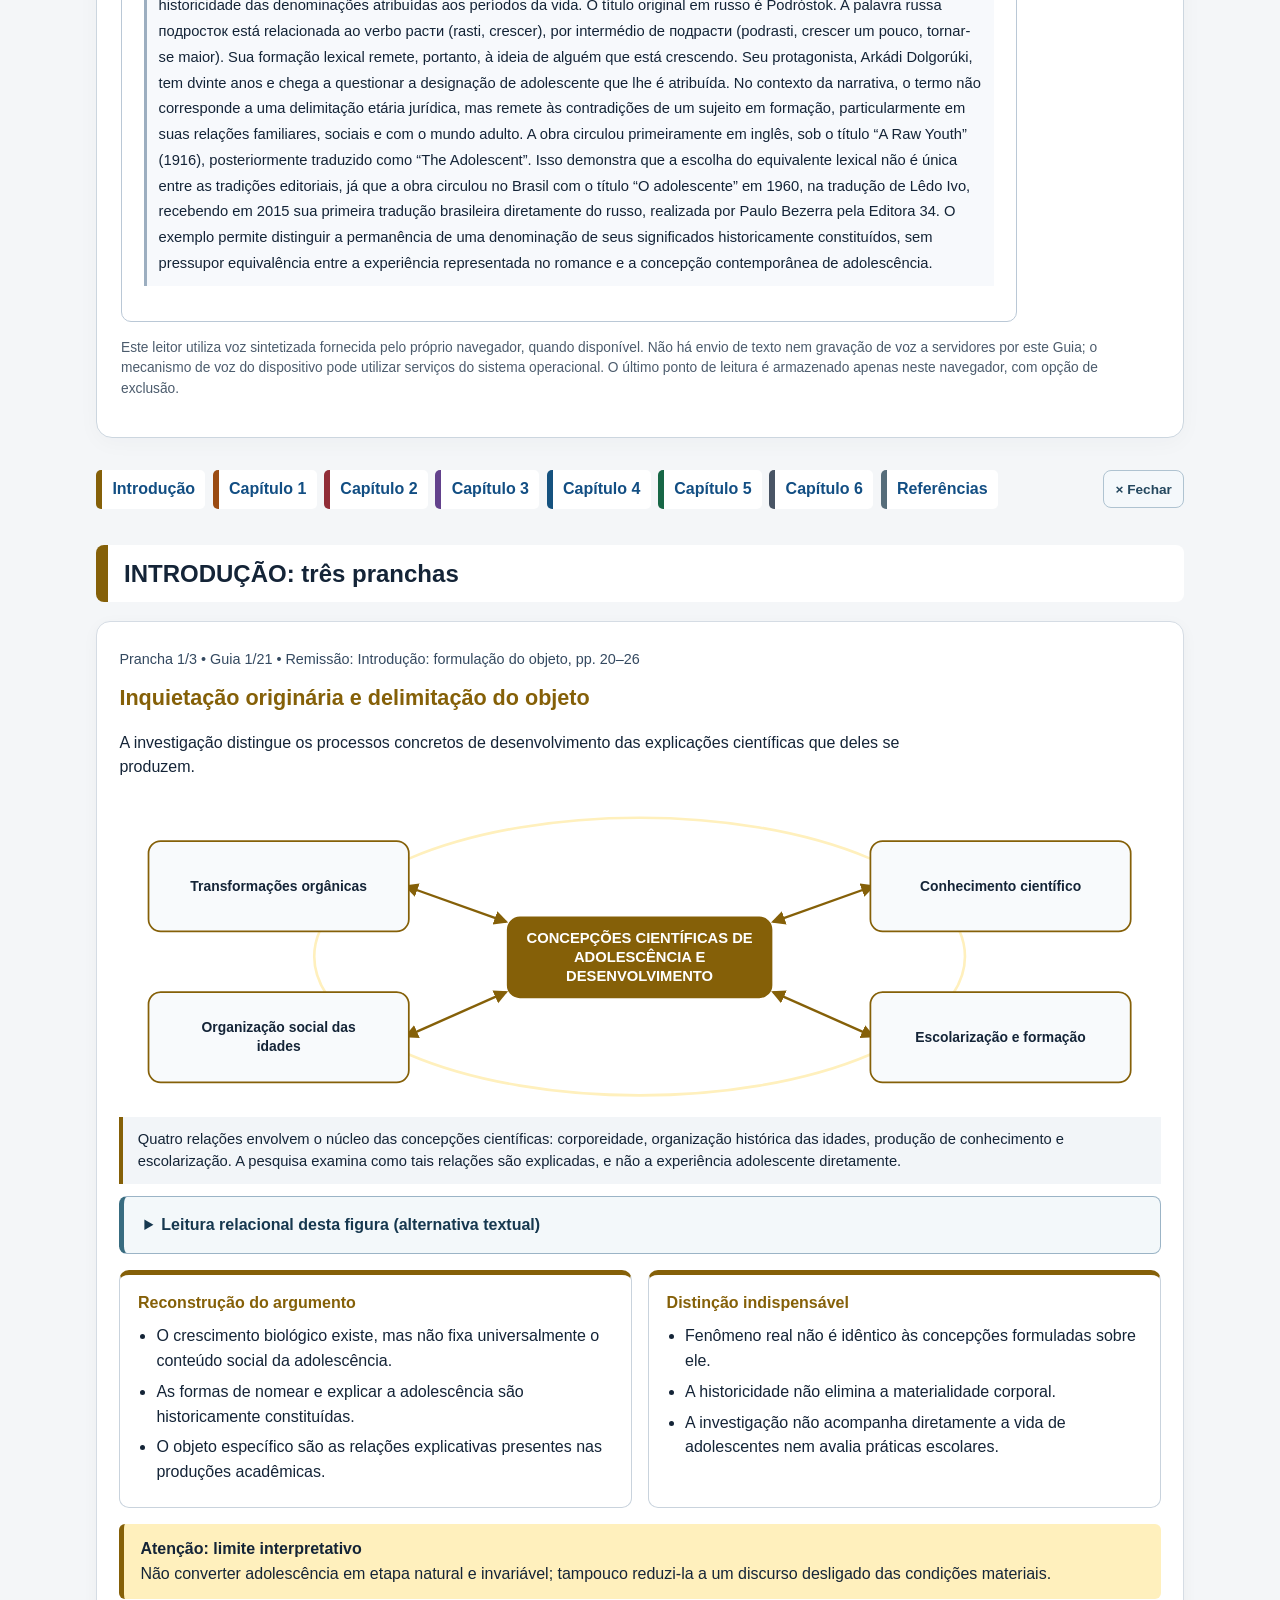
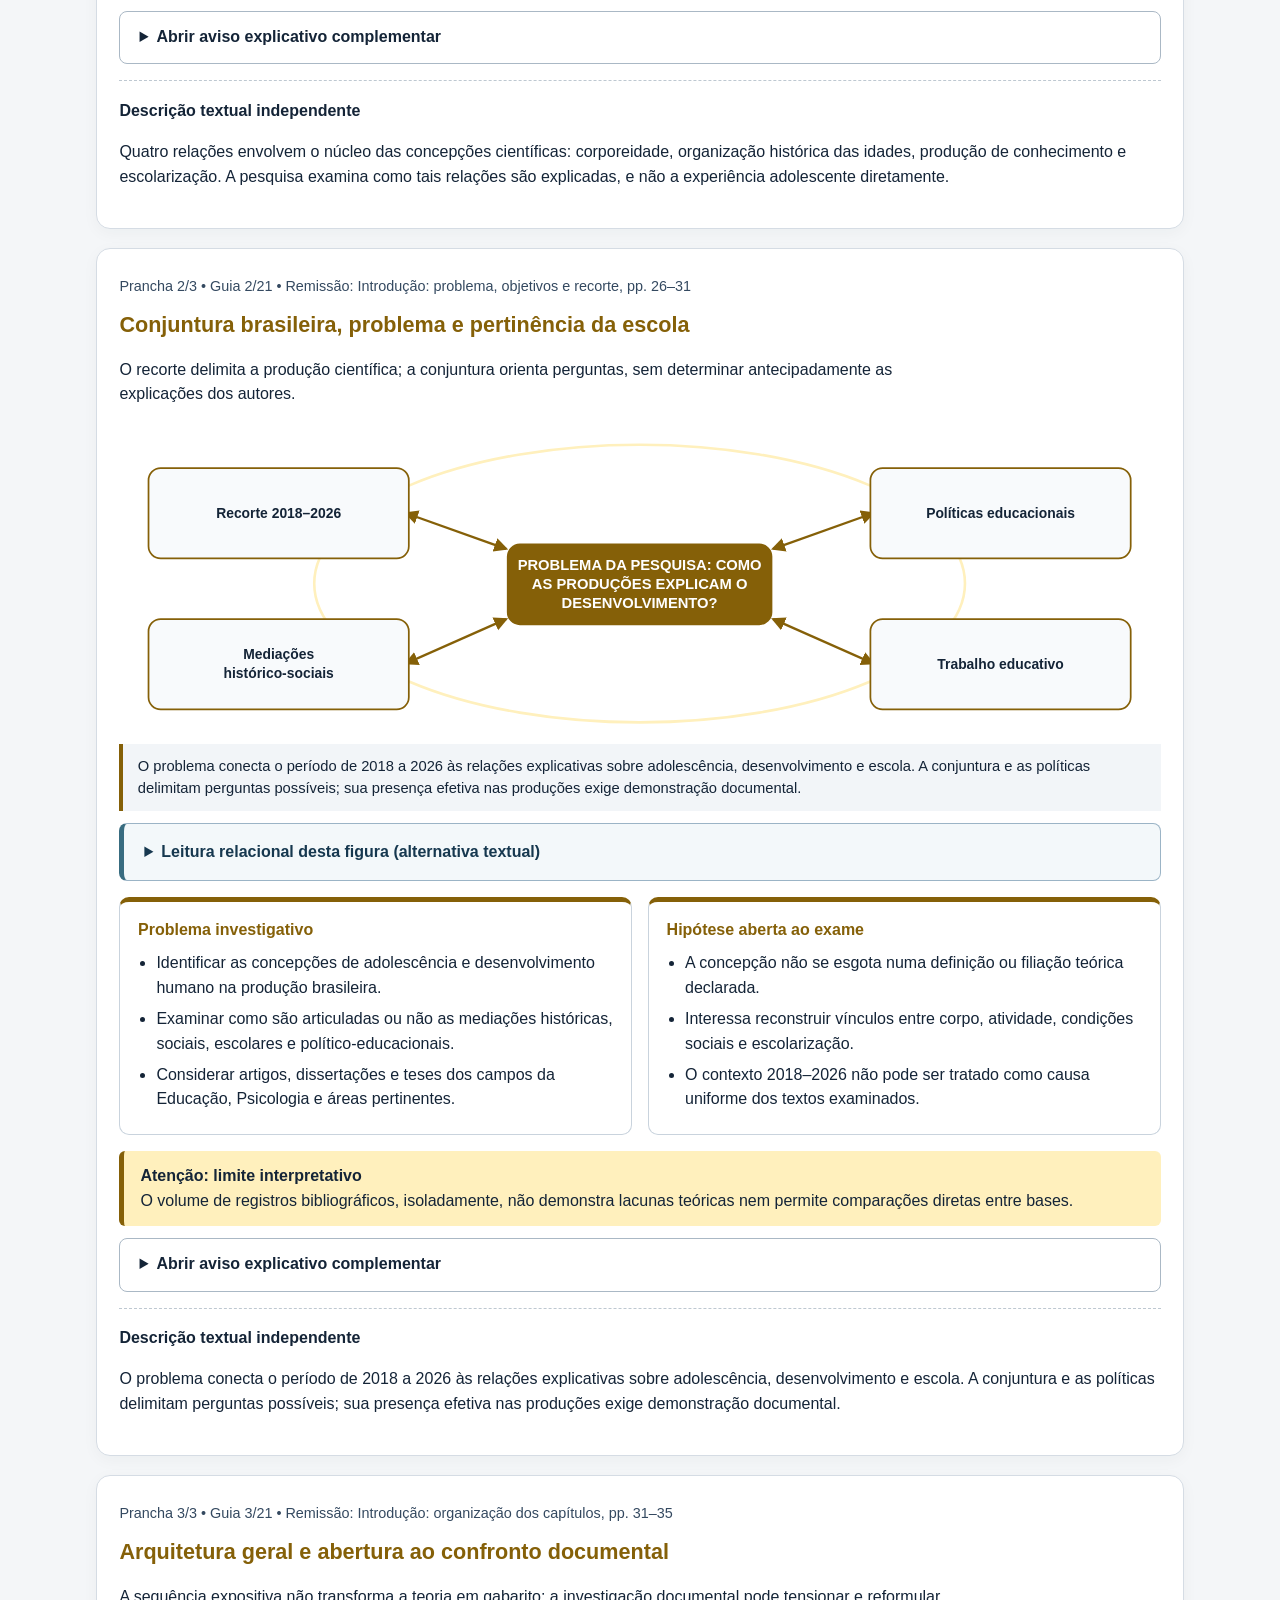
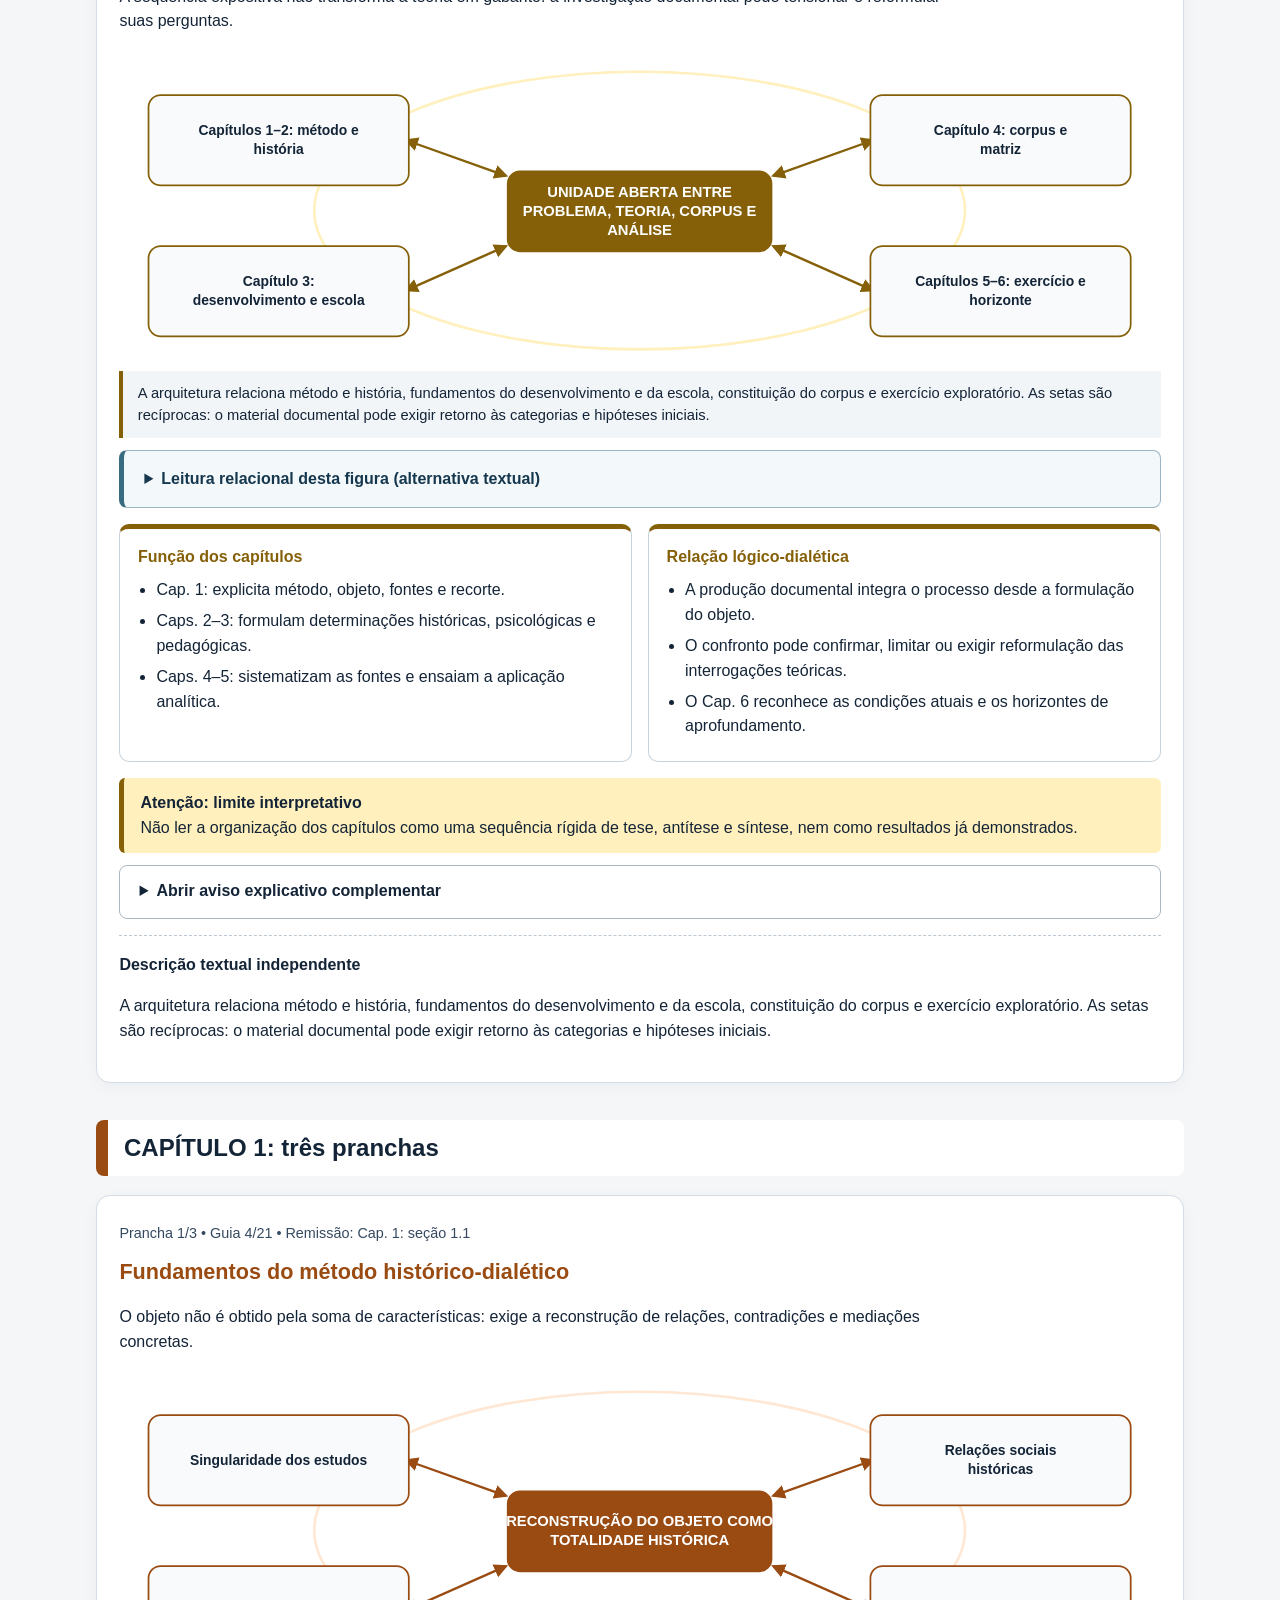
==== commit 1d2bae1c: "Recriar área de idiomas com bandeiras e busca acessível na abertura do Guia" ====
--- a/index.html
+++ b/index.html
@@ -501,8 +501,9 @@
 .author-lab-link:focus-visible{outline:3px solid #b06b25;outline-offset:3px;}
 
 </style>
-<link rel="stylesheet" href="dialetica-canva.css"><link rel="stylesheet" href="home-clean.css">
+<link rel="stylesheet" href="dialetica-canva.css"><link rel="stylesheet" href="home-clean.css"><link rel="stylesheet" href="guide-discovery.css">
 <link rel="stylesheet" href="dissertation-menu.css">
+<link rel="stylesheet" href="tipografia-arial.css">
 </head><body>
 <a class="skip" href="#conteudo">Ir diretamente ao conteúdo principal</a>
 <header class="site" aria-labelledby="site-title">
@@ -620,16 +621,28 @@
 <a href="#fontes" data-tx="menuRefs">Dissertação e fichas biográficas</a>
       </div>
     </details>
-    <details class="home-language">
-      <summary data-home-tx="language">Idioma dos conteúdos complementares</summary>
-      <div class="language-tool">
-  <label for="guide-lang" data-tx="languageLabel">Idioma dos conteúdos complementares</label>
-  <select id="guide-lang" aria-describedby="language-scope">
-   <option value="pt" lang="pt-BR">Português</option><option value="en" lang="en">English</option><option value="es" lang="es">Español</option>
-  </select>
- </div>
- <p class="language-scope" id="language-scope" data-tx="languageScope">O idioma selecionado vale para as seções complementares. As pranchas e a dissertação permanecem em português.</p>
-    </details>
+    <div class="gv-discovery" id="gv-discovery" aria-label="Busca e idiomas de navegação">
+      <form class="gv-site-search" id="gv-site-search" role="search" autocomplete="off">
+        <label class="gv-visually-hidden" for="gv-search-input">Pesquisar no Guia</label>
+        <input type="search" id="gv-search-input" name="q" placeholder="Pesquisar no Guia" aria-label="Pesquisar no Guia" aria-controls="gv-search-results" aria-expanded="false">
+        <button type="submit" aria-label="Pesquisar" title="Pesquisar no Guia"><svg viewBox="0 0 24 24" aria-hidden="true" focusable="false"><circle cx="10.8" cy="10.8" r="6.4"></circle><path d="m15.5 15.5 5.1 5.1"></path></svg></button>
+      </form>
+      <div class="gv-languages" role="group" aria-label="Selecionar idioma da navegação">
+        <button type="button" class="gv-flag" data-guide-lang="pt" lang="pt-BR" aria-label="Português, idioma original" title="Português · original" aria-pressed="true"><span class="gv-flag__emoji" aria-hidden="true">🇧🇷</span><span>PT</span></button>
+        <button type="button" class="gv-flag" data-guide-lang="en" lang="en" aria-label="English, partial translation" title="English · partial" aria-pressed="false"><span class="gv-flag__emoji" aria-hidden="true">🇬🇧</span><span>ENG</span></button>
+        <button type="button" class="gv-flag" data-guide-lang="es" lang="es" aria-label="Español, traducción parcial" title="Español · parcial" aria-pressed="false"><span class="gv-flag__emoji" aria-hidden="true">🇪🇸</span><span>ESP</span></button>
+        <button type="button" class="gv-flag" data-guide-lang="fr" lang="fr" aria-label="Français, traduction partielle" title="Français · partiel" aria-pressed="false"><span class="gv-flag__emoji" aria-hidden="true">🇫🇷</span><span>FRA</span></button>
+      </div>
+      <label for="guide-lang" class="gv-visually-hidden">Idioma da navegação</label>
+      <select id="guide-lang" class="gv-visually-hidden" tabindex="-1" aria-describedby="language-scope">
+        <option value="pt" lang="pt-BR">Português (original)</option><option value="en" lang="en">English (partial)</option><option value="es" lang="es">Español (parcial)</option><option value="fr" lang="fr">Français (partiel)</option>
+      </select>
+      <details class="gv-lang-note">
+        <summary aria-label="Sobre os idiomas" title="Sobre os idiomas">i</summary>
+        <p class="language-scope" id="language-scope" role="note">Português é o idioma original. Inglês, espanhol e francês oferecem navegação e textos editoriais selecionados; as pranchas, o glossário, as fichas e a dissertação continuam em português.</p>
+      </details>
+    </div>
+    <div id="gv-search-results" class="gv-search-results" role="region" aria-label="Resultados da pesquisa" aria-live="polite" hidden></div>
   </div>
 </nav>
 <section class="intro" aria-labelledby="objetivos"><h2 id="objetivos">Como ler este guia</h2>
@@ -2261,6 +2274,18 @@
       refsCaveat:"Los enlaces a archivos y las imágenes alojadas en sitios externos requieren internet. Para consultar sin conexión, utilice una copia local que incluya las páginas necesarias."
     }
   };
+dictionary.fr={
+ aboutQuick:"À propos du Guide",aboutMenu:"À propos de ce Guide",
+ menuTitle:"Explorer le Guide visuel",menuLead:"Choisissez un parcours et utilisez les raccourcis pour changer de section.",
+ menuAuthor:"À propos de l’autrice",menuChapters:"Parcours illustré · 21 planches",menuGallery:"Chercheuses et chercheurs cités dans le mémoire",
+ menuArt:"Adolescence, art et expérience humaine",menuAccess:"Lecture accessible du mémoire",menuRefs:"Mémoire et notices biographiques",
+ languageLabel:"Langue de navigation",languageScope:"La navigation et certains textes éditoriaux sont traduits ; les planches et le mémoire restent en portugais.",
+ authorEyebrow:"La chercheuse et son parcours",authorTitle:"À propos de l’autrice",authorContact:"Contact universitaire",
+ authorRole:"Pédagogue · Enseignante dans le primaire · Étudiante en master de sciences de l’éducation à l’UDESC",
+ authorFromTitle:"D’où je viens",authorEducationTitle:"Les chemins de ma formation",authorQuestionsTitle:"Les questions qui me guident",authorMemoryTitle:"Entre mots, images et souvenirs",
+ refsTitle:"Mémoire et notices biographiques",refsLead:"Consultez le mémoire et les notices biographiques depuis ce Guide.",
+ refsReader:"Ouvrir le lecteur du mémoire",refsAuthors:"Consulter les notices biographiques",refsThesis:"Retourner au lecteur du mémoire"
+};
   const pt=new Map([...document.querySelectorAll('[data-tx]')].map(n=>[n.dataset.tx,n.textContent]));
   const select=document.getElementById('guide-lang');
   const bancaBtn=document.getElementById('banca-toggle');
@@ -2573,5 +2598,6 @@
 <script src="home-clean.js"></script>
 <script src="language-bridge.js"></script>
 <script src="dissertation-menu.js"></script>
+<script src="guide-discovery.js"></script>
 <script>/* Preservação dos antigos endereços #galeria */(function(){if(window.location.hash==="#galeria")window.location.replace("biografias.html");})();</script>
 </body></html>
--- a/guide-discovery.css
+++ b/guide-discovery.css
@@ -0,0 +1,36 @@
+/* Pesquisa e idiomas: edição enxuta do Guia Visual, 14/11/2026. */
+.gv-visually-hidden{position:absolute!important;width:1px!important;height:1px!important;padding:0!important;margin:-1px!important;overflow:hidden!important;clip:rect(0,0,0,0)!important;white-space:nowrap!important;border:0!important}
+.home-secondary .gv-discovery{display:flex;align-items:center;gap:.65rem;min-width:0;flex:1 1 560px;justify-content:flex-end;flex-wrap:wrap;font-family:Arial,sans-serif}
+.gv-site-search{display:flex;align-items:center;min-width:180px;max-width:510px;flex:1 1 270px;min-height:47px;background:#fff;border:1.5px solid #b9cbd6;border-radius:999px;box-shadow:0 2px 6px #1424370a;overflow:hidden}
+.gv-site-search:focus-within{border-color:#23608a;outline:3px solid #bfddec;outline-offset:2px}
+.gv-site-search input[type="search"]{background:transparent;border:0;outline:0;box-shadow:none;flex:1 1 auto;width:100%;min-width:0;font:400 .94rem/1.4 Arial,sans-serif;color:#1a354a;padding:.63rem 0 .63rem 1.15rem}
+.gv-site-search input[type="search"]::-webkit-search-cancel-button{cursor:pointer}
+.gv-site-search button{border:0;border-radius:50%;background:transparent;color:#2e5068;width:46px;height:44px;min-width:44px;padding:10px;display:grid;place-items:center}
+.gv-site-search button:hover{background:#ebf3f7}
+.gv-site-search svg{width:22px;height:22px;fill:none;stroke:currentColor;stroke-width:2;stroke-linecap:round}
+.gv-languages{display:flex;align-items:center;gap:.2rem;flex:0 0 auto}
+.gv-flag{display:flex;flex-direction:column;align-items:center;justify-content:center;gap:1px;min-width:44px;min-height:48px;padding:3px 5px;color:#365166;background:transparent;border:1px solid transparent;border-radius:11px;font:700 .64rem/1.1 Arial,sans-serif;letter-spacing:.03em;transition:background .15s,border-color .15s}
+.gv-flag .gv-flag__emoji{font-size:1.4rem;line-height:1.2;font-family:Arial,"Apple Color Emoji","Segoe UI Emoji",sans-serif}
+.gv-flag:hover{background:#eef4f8;border-color:#c8d9e4}
+.gv-flag[aria-pressed="true"]{border-color:#648ba5;background:#e9f2f8;color:#143b56}
+.gv-flag:focus-visible,.gv-lang-note>summary:focus-visible,.gv-search-results a:focus-visible,.gv-search-results button:focus-visible{outline:3px solid #b9651d;outline-offset:2px}
+.home-secondary .gv-lang-note{position:relative;flex:0 0 auto;margin:0;padding:0;background:none;border:0}
+.home-secondary .gv-lang-note>summary{list-style:none;width:34px;height:40px;display:grid;place-items:center;margin:0;padding:0;border:1px solid #d4e0e8;border-radius:999px;background:#f8fafc;color:#446179;font:700 1rem Arial,sans-serif;cursor:pointer}
+.home-secondary .gv-lang-note>summary::-webkit-details-marker{display:none}
+.home-secondary .gv-lang-note>summary:hover{background:#ebf4f8}
+.home-secondary .gv-lang-note .language-scope{position:absolute;right:0;top:calc(100% + 8px);width:min(395px,calc(100vw - 48px));max-width:none;min-width:260px;border:1px solid #c6d7e3;border-radius:11px;box-shadow:0 12px 35px #18283b27;background:white;padding:.85rem 1rem;font:400 .85rem/1.55 Arial,sans-serif;color:#344e62;z-index:35;margin:0}
+.gv-search-results{flex-basis:100%;padding:1rem;margin:.65rem 0 0;background:#f9fcfe;border:1px solid #cddce6;border-radius:11px;font-family:Arial,sans-serif}
+.gv-search-results[hidden]{display:none!important}
+.gv-search-results__head{display:flex;justify-content:space-between;gap:.6rem;align-items:center}
+.gv-search-results__head strong{font-size:.92rem}
+.gv-search-results__head button{background:#fff;border:1px solid #adc0cf;border-radius:8px;font-size:.8rem;padding:.35rem .7rem}
+.gv-search-results__list{list-style:none;margin:.65rem 0 0;padding:0;display:grid;grid-template-columns:repeat(2,minmax(0,1fr));gap:.5rem}
+.gv-search-results__list li{margin:0;min-width:0}
+.gv-search-results__list a{display:flex;flex-direction:column;gap:.15rem;border:1px solid #d3e0e9;border-radius:9px;padding:.65rem .75rem;background:#fff;text-decoration:none;color:#244a65;line-height:1.35;font-size:.88rem;overflow-wrap:anywhere}
+.gv-search-results__list a:hover{background:#edf5fa;text-decoration:underline}
+.gv-search-results__type{font-size:.72rem;color:#586f7e}
+html.gv-high-contrast .gv-discovery :is(button,input,summary),html.gv-high-contrast .gv-site-search,html.gv-high-contrast .gv-search-results,html.gv-high-contrast .gv-search-results a{background:#fff!important;color:#000!important;border-color:#000!important}
+@media(max-width:850px){.home-secondary .gv-discovery{justify-content:flex-start;flex-basis:100%}.gv-site-search{max-width:none}.gv-search-results__list{grid-template-columns:1fr}}
+@media(max-width:440px){.home-secondary .gv-discovery{gap:.35rem}.gv-languages{gap:0}.gv-flag{min-width:40px}.gv-site-search{flex-basis:100%}.gv-lang-note .language-scope{right:-4px}}
+@media(prefers-reduced-motion:reduce){.gv-flag{transition:none}}
+@media print{.gv-discovery,.gv-search-results{display:none!important}}
--- a/tipografia-arial.css
+++ b/tipografia-arial.css
@@ -0,0 +1,7 @@
+/* Guia Visual da Pesquisa | Tipografia unificada (14/11/2026)
+   Arial em todas as páginas e elementos textuais, inclusive pranchas SVG.
+   Preserva tamanho, peso, itálico, cores, ícones vetoriais e imagens institucionais. */
+:root, html, body, body *, body *::before, body *::after,
+svg text, svg tspan, svg textPath {
+  font-family: Arial, Helvetica, sans-serif !important;
+}
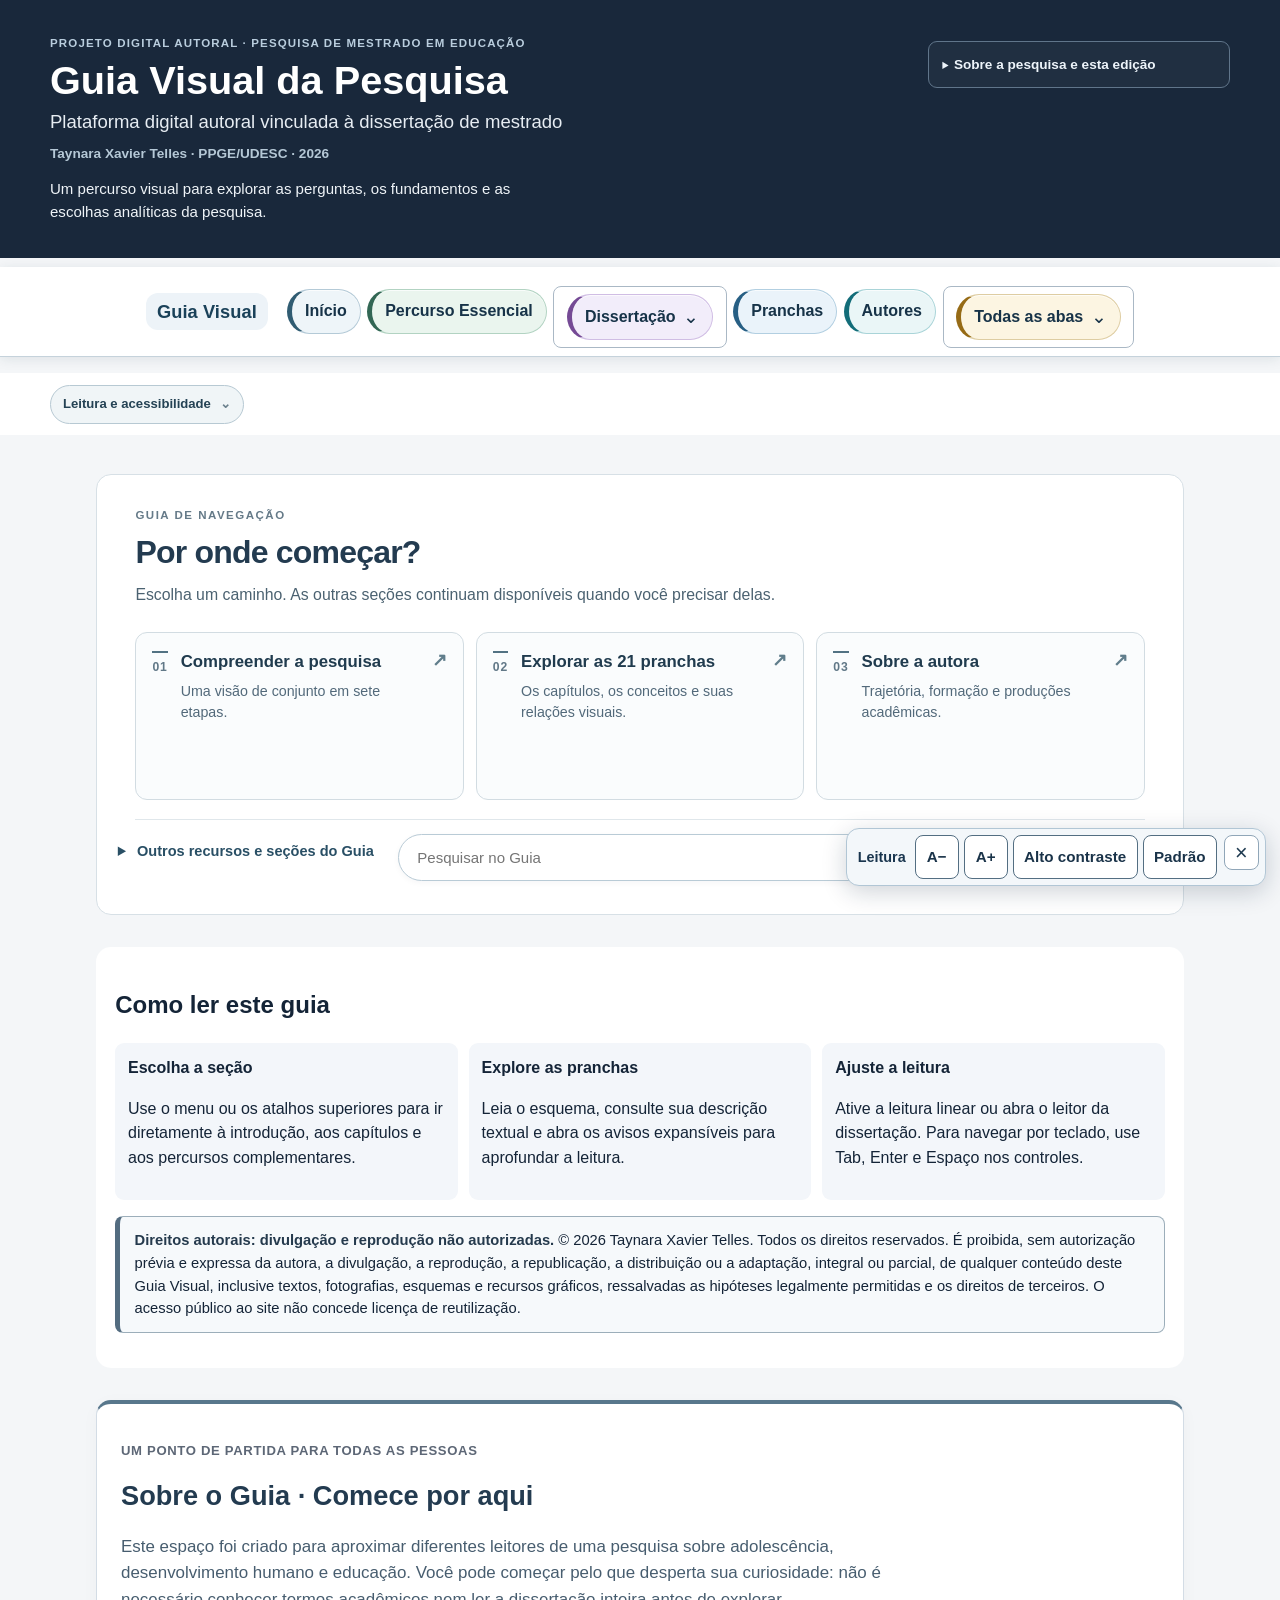
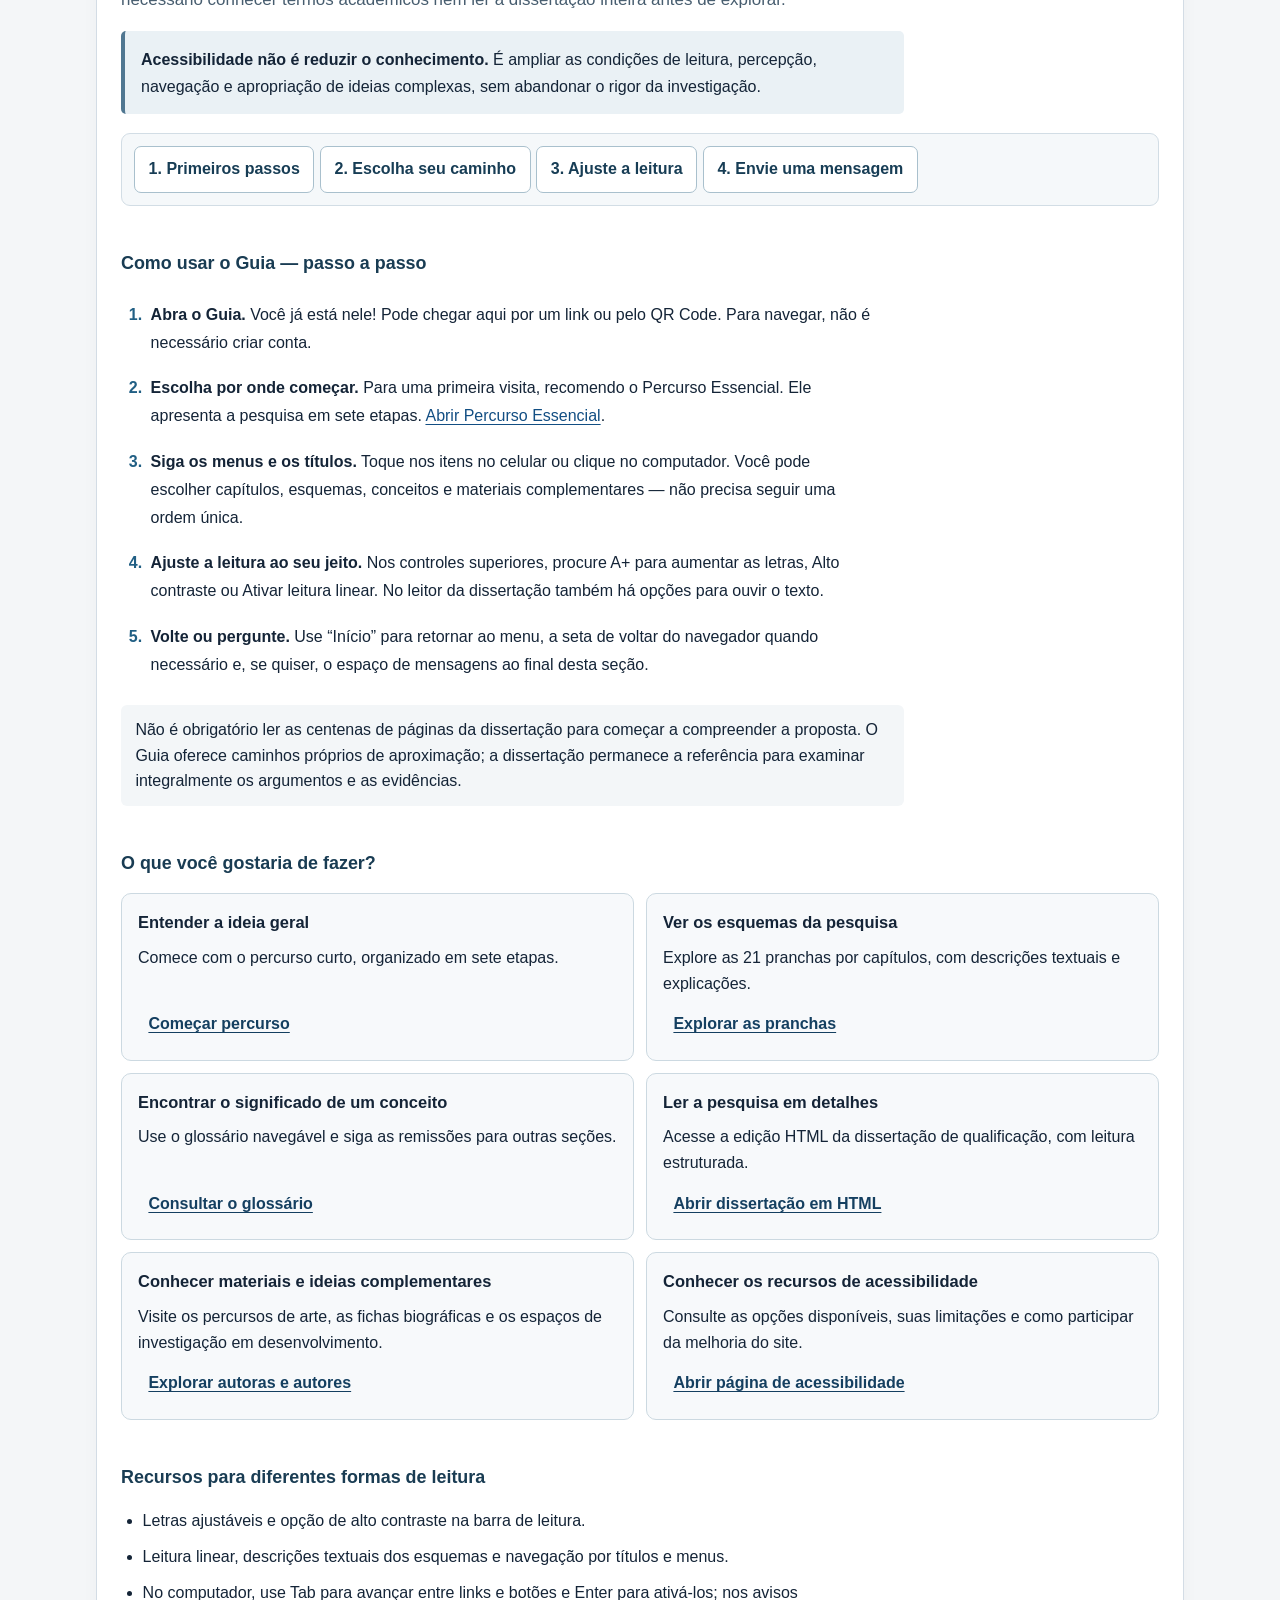
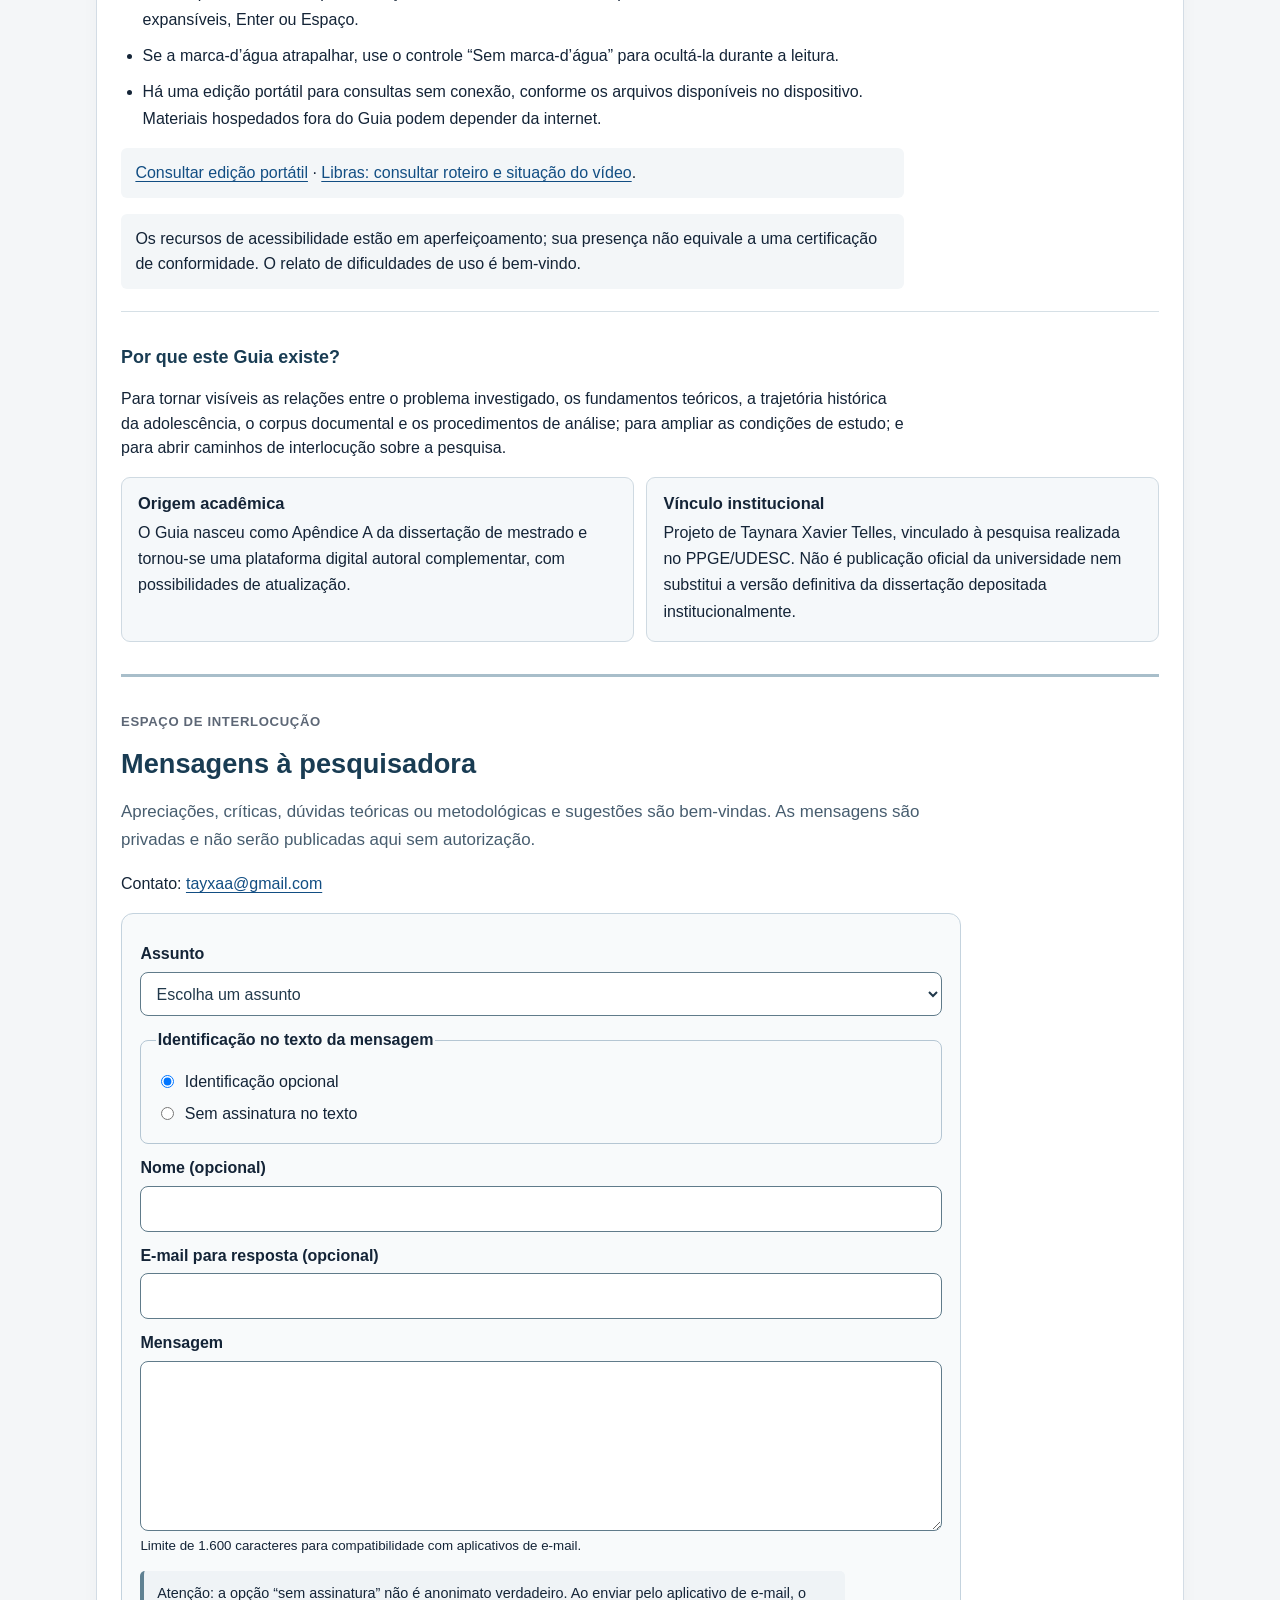
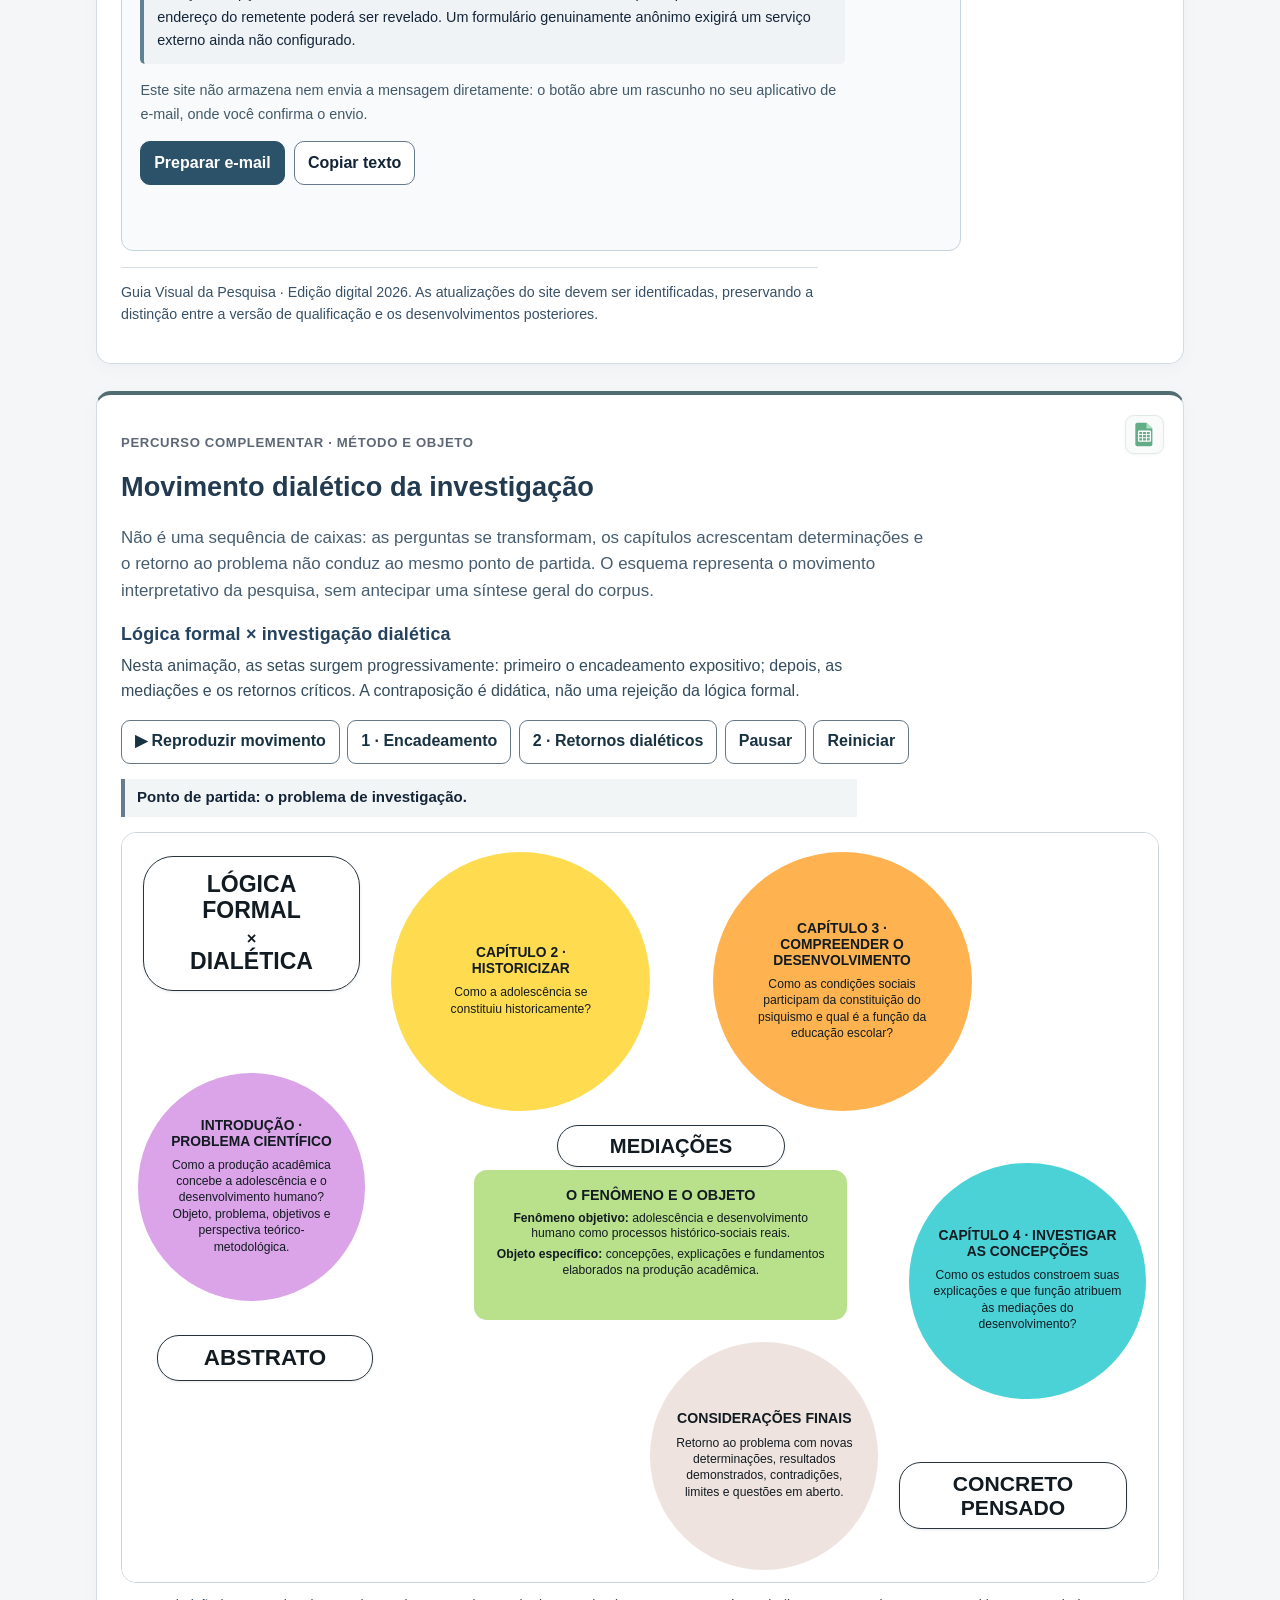
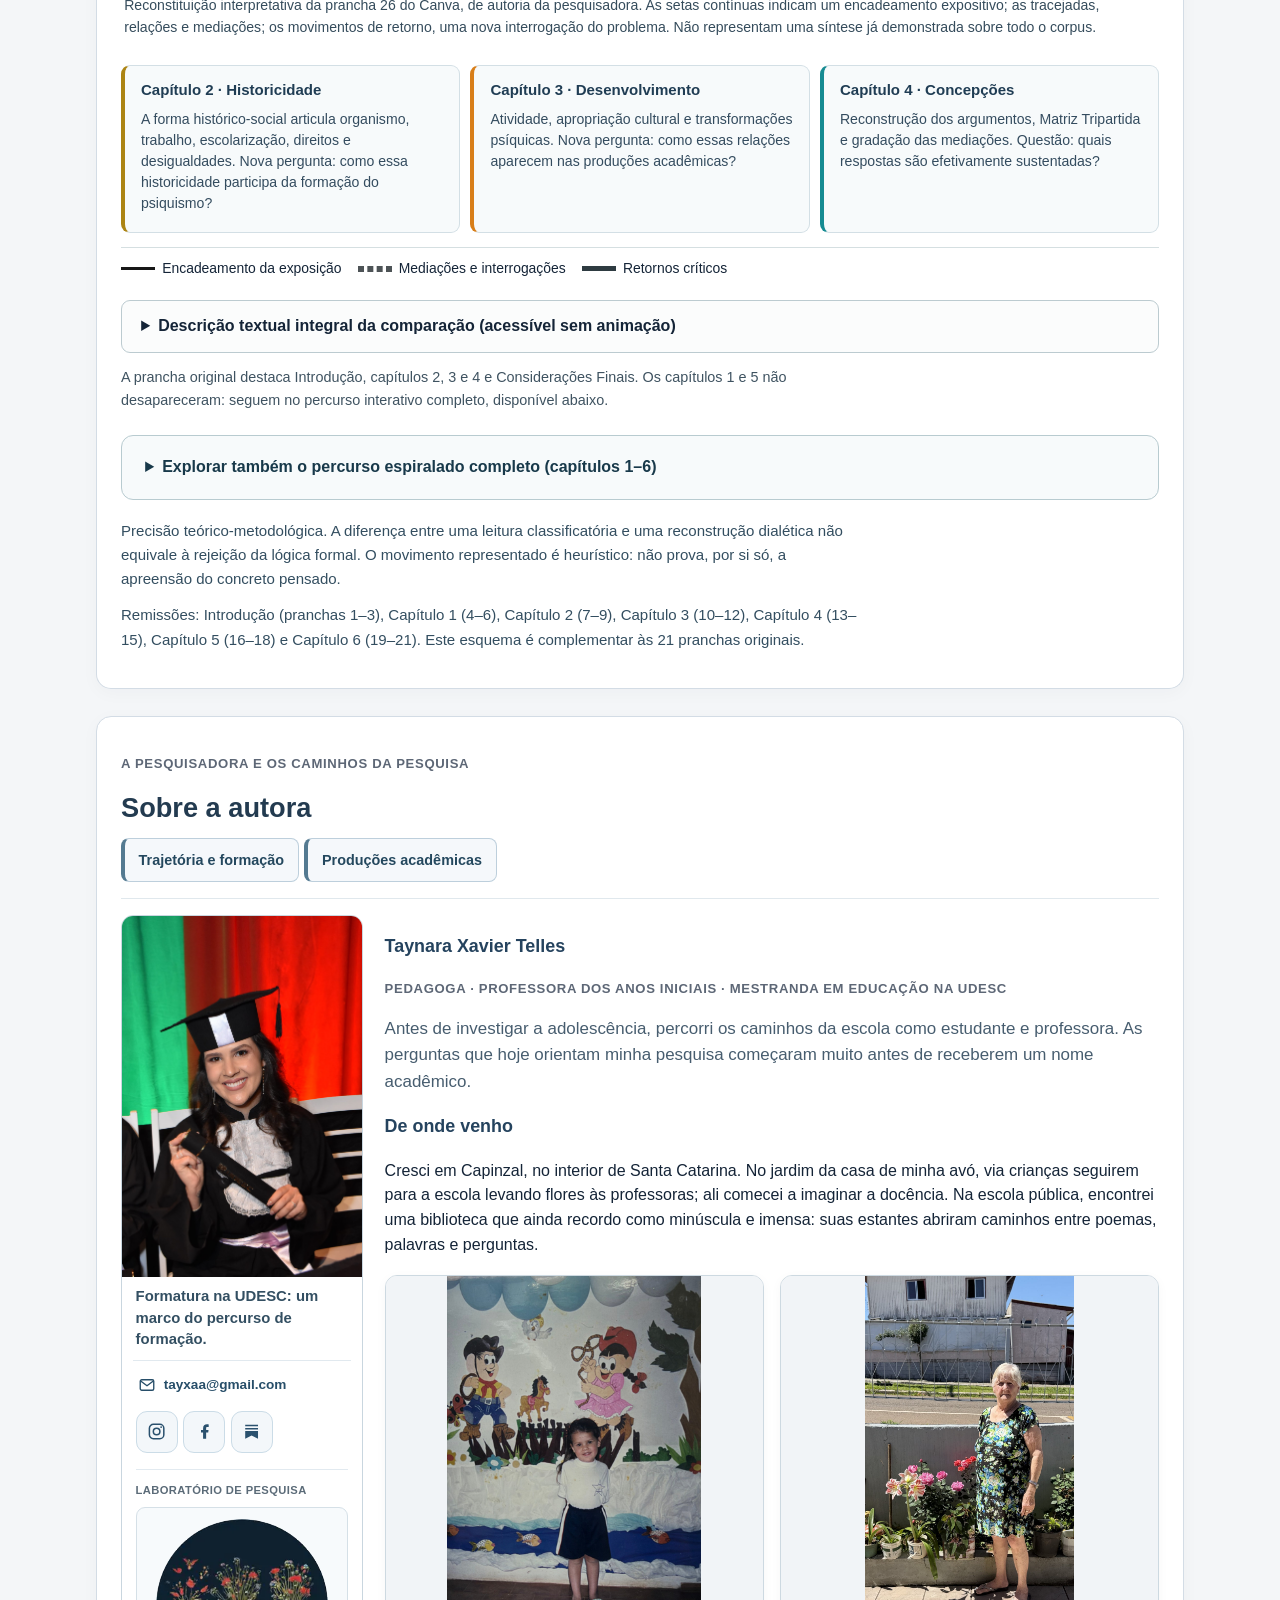
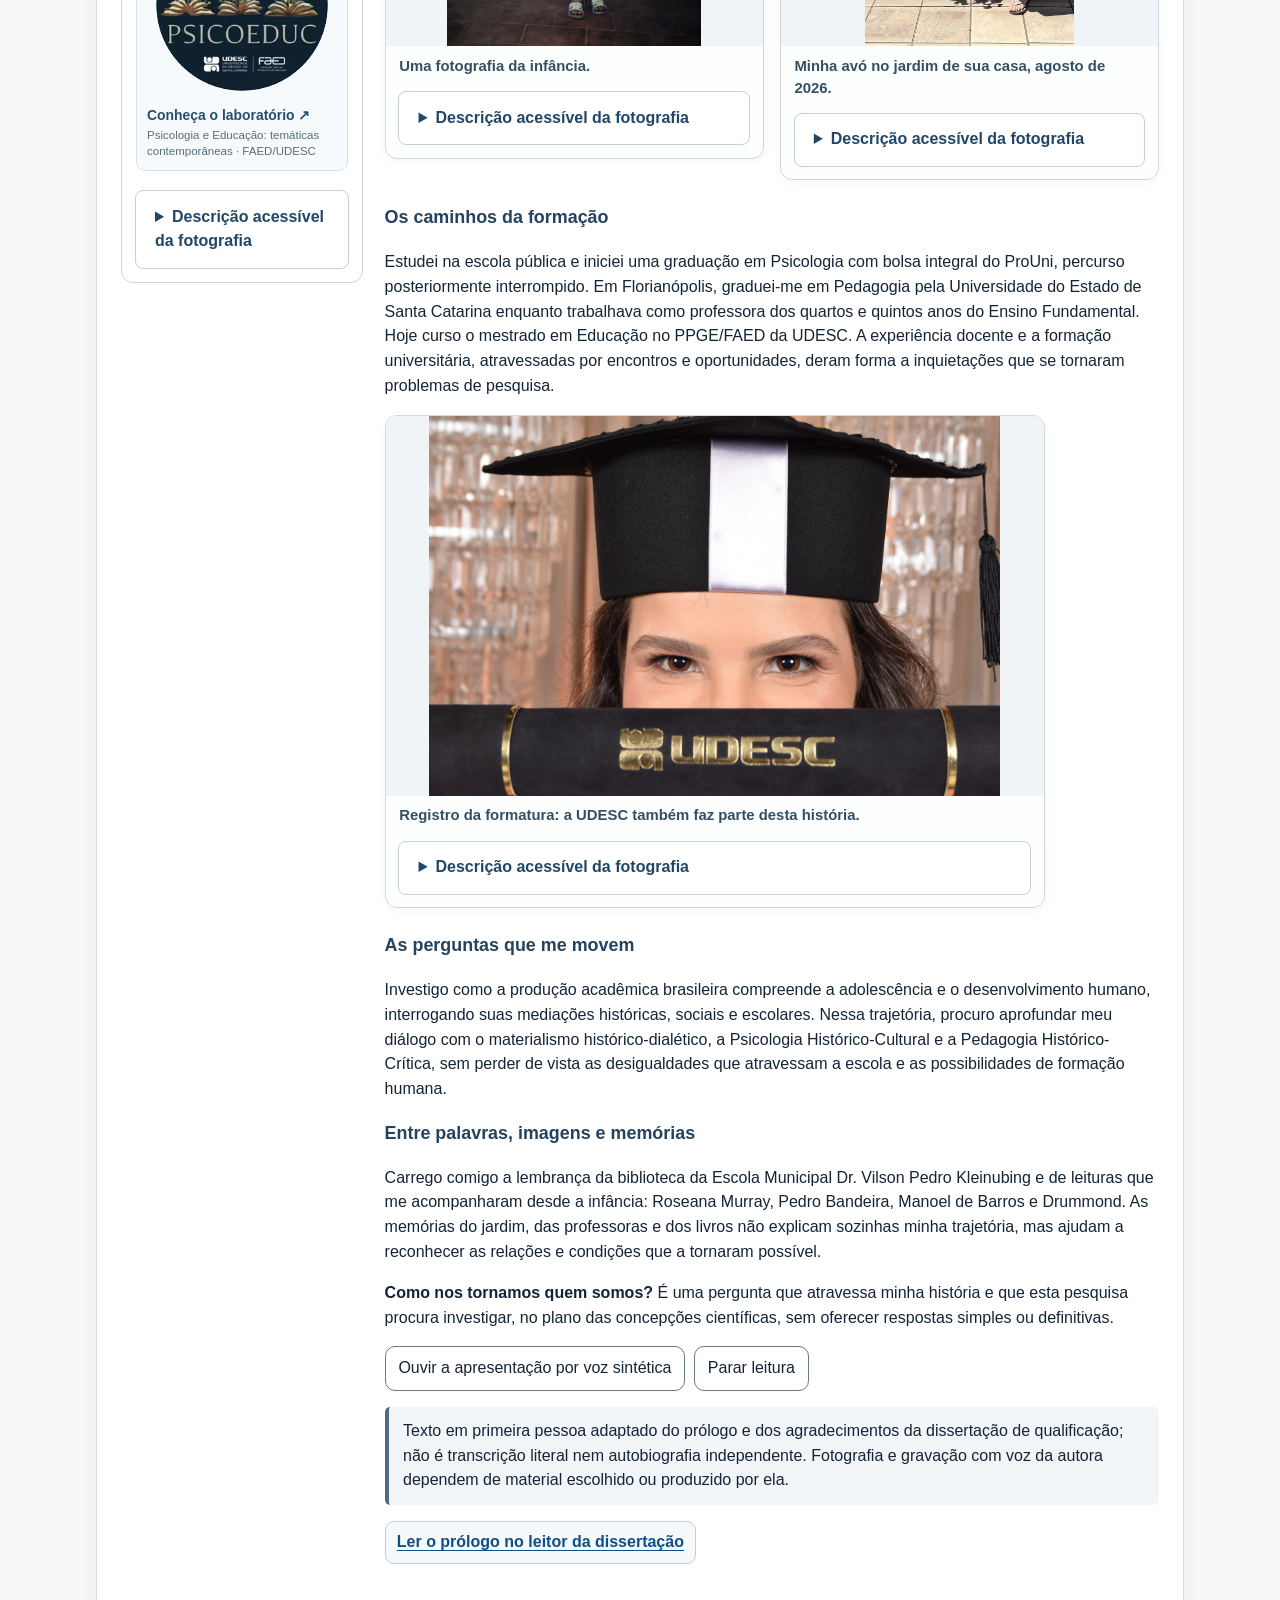
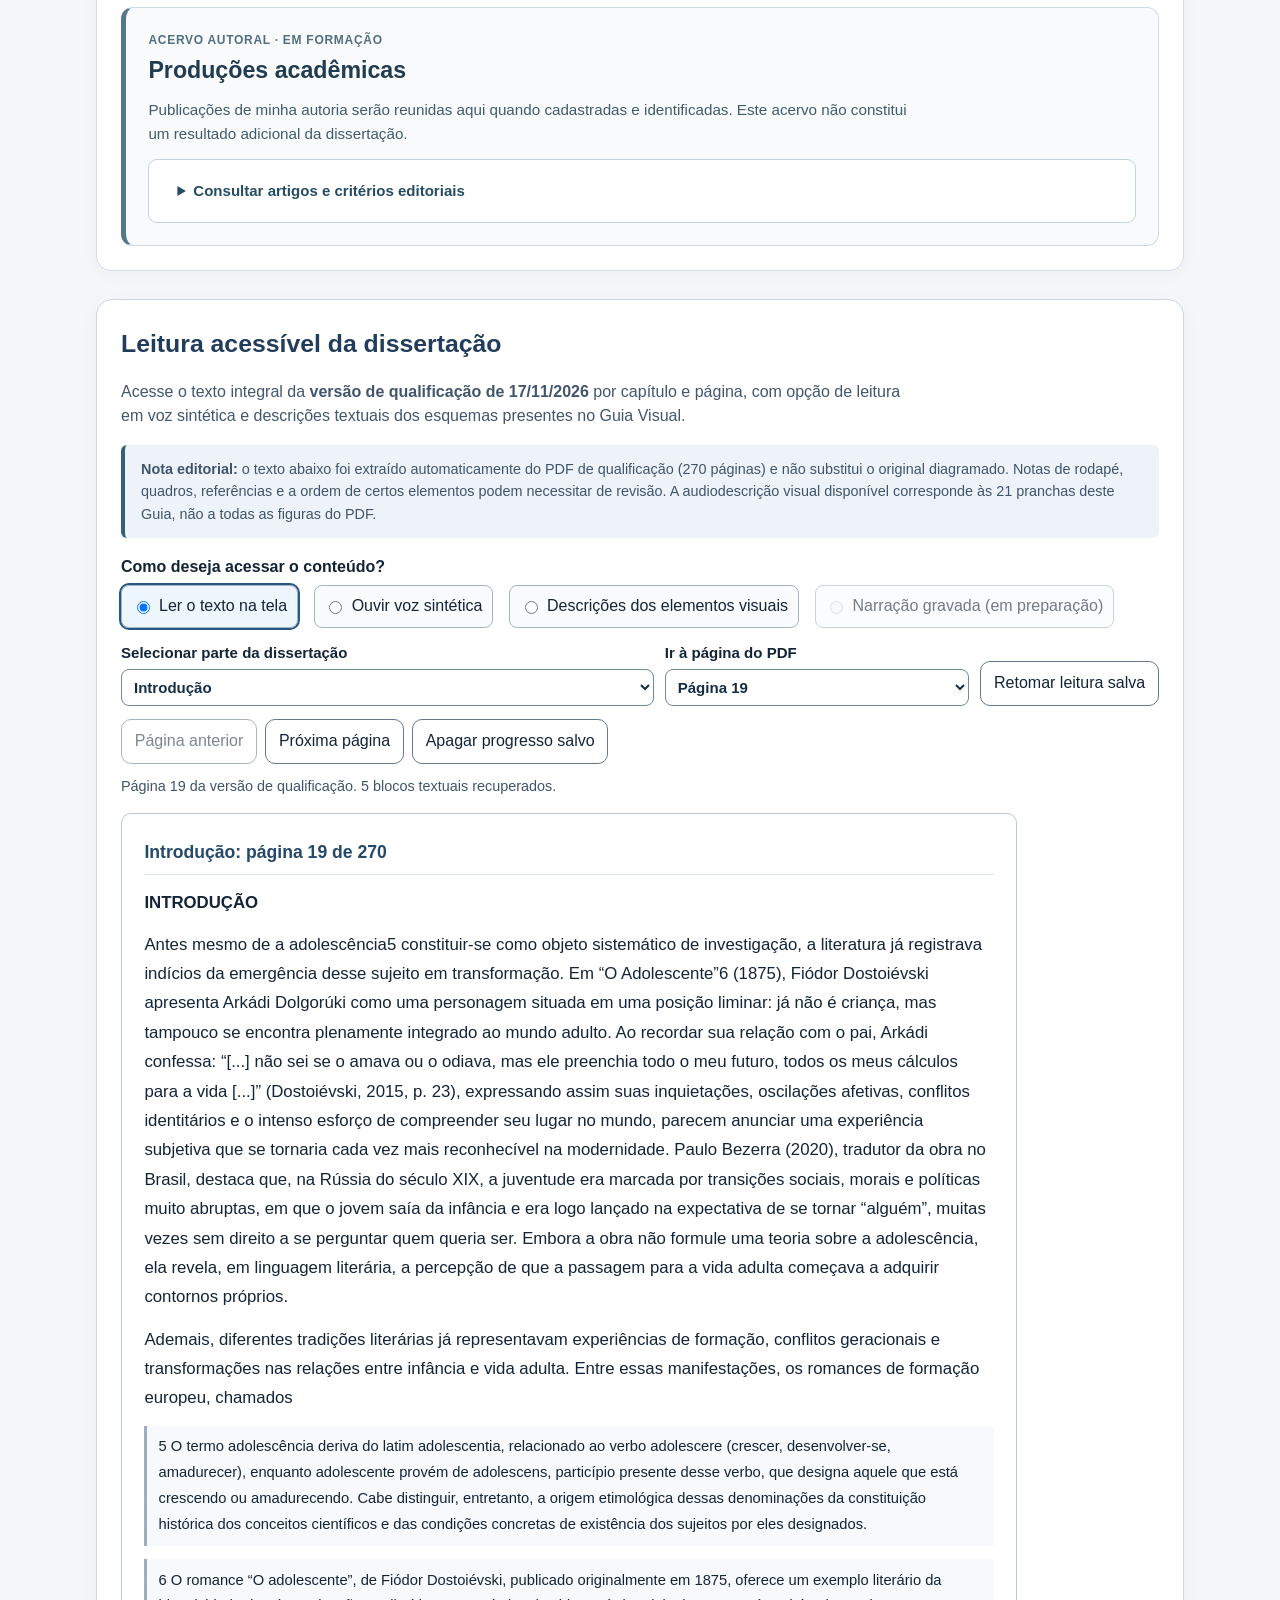
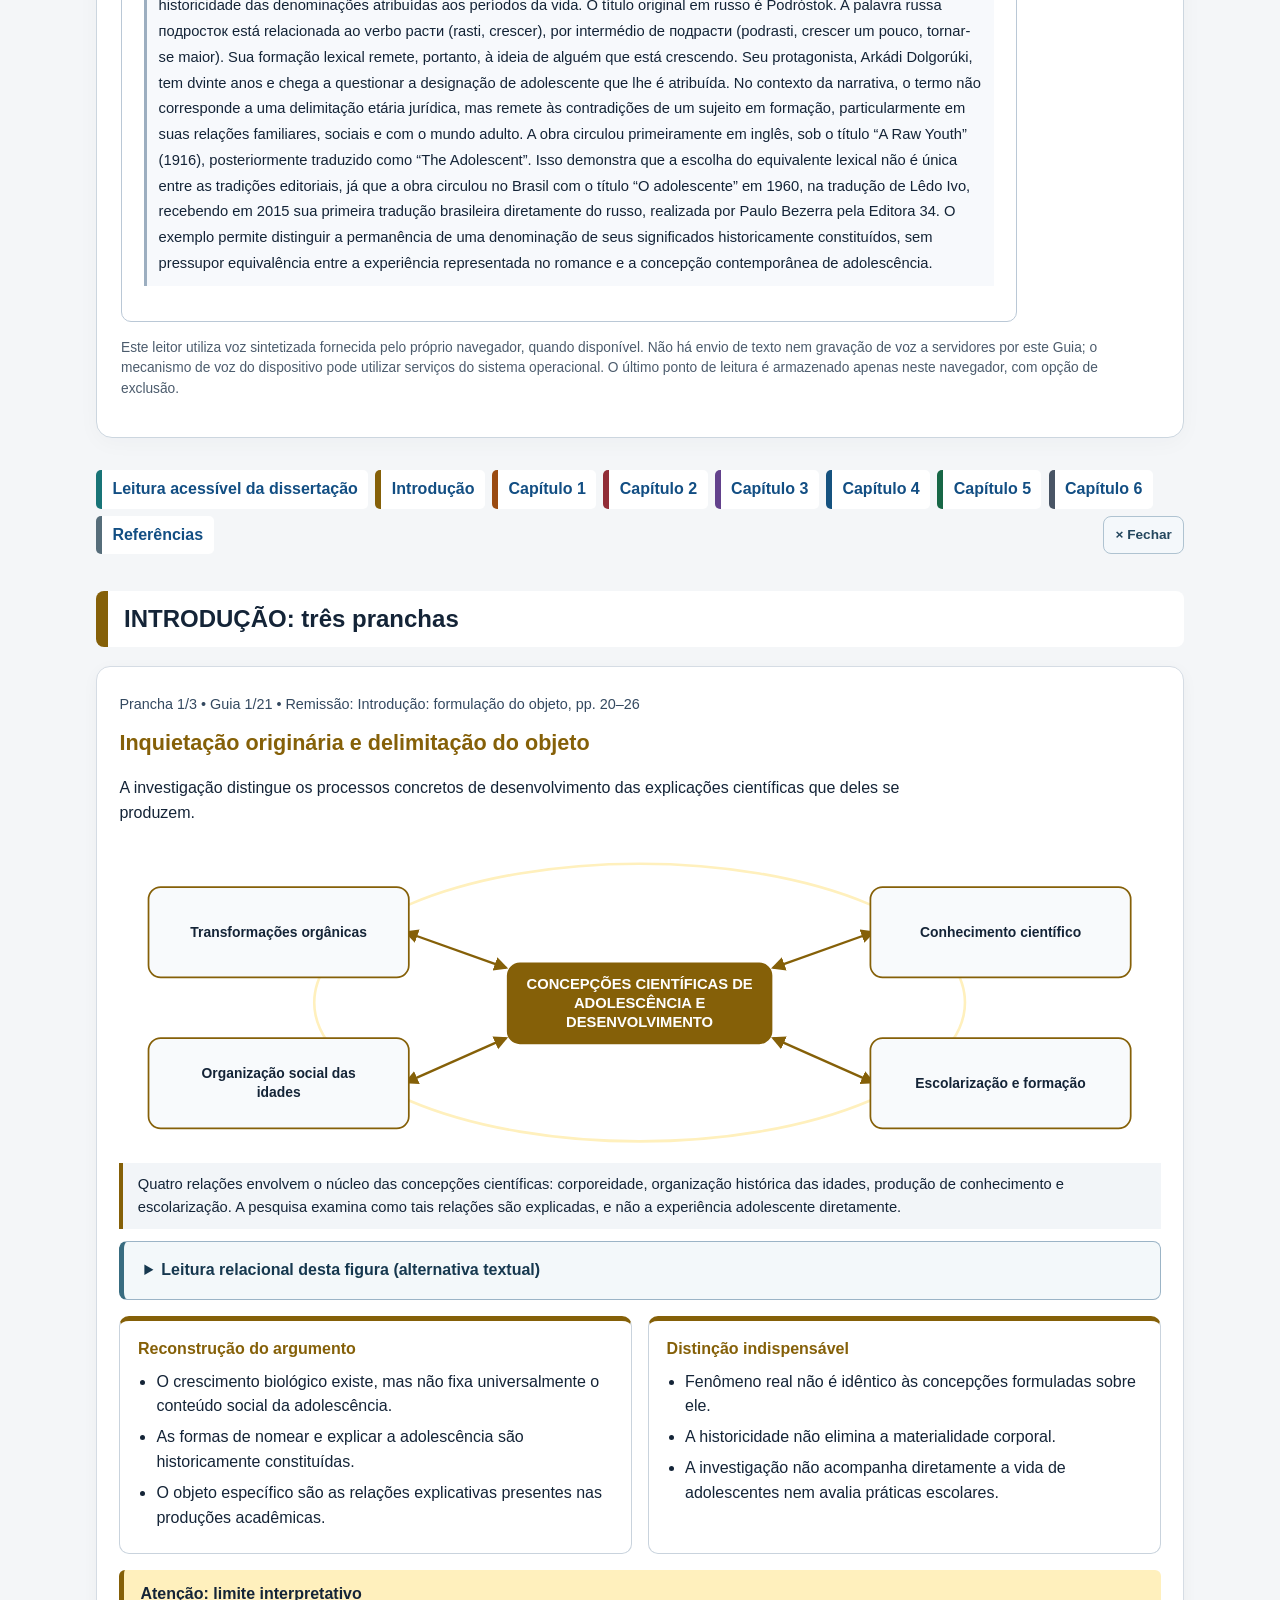
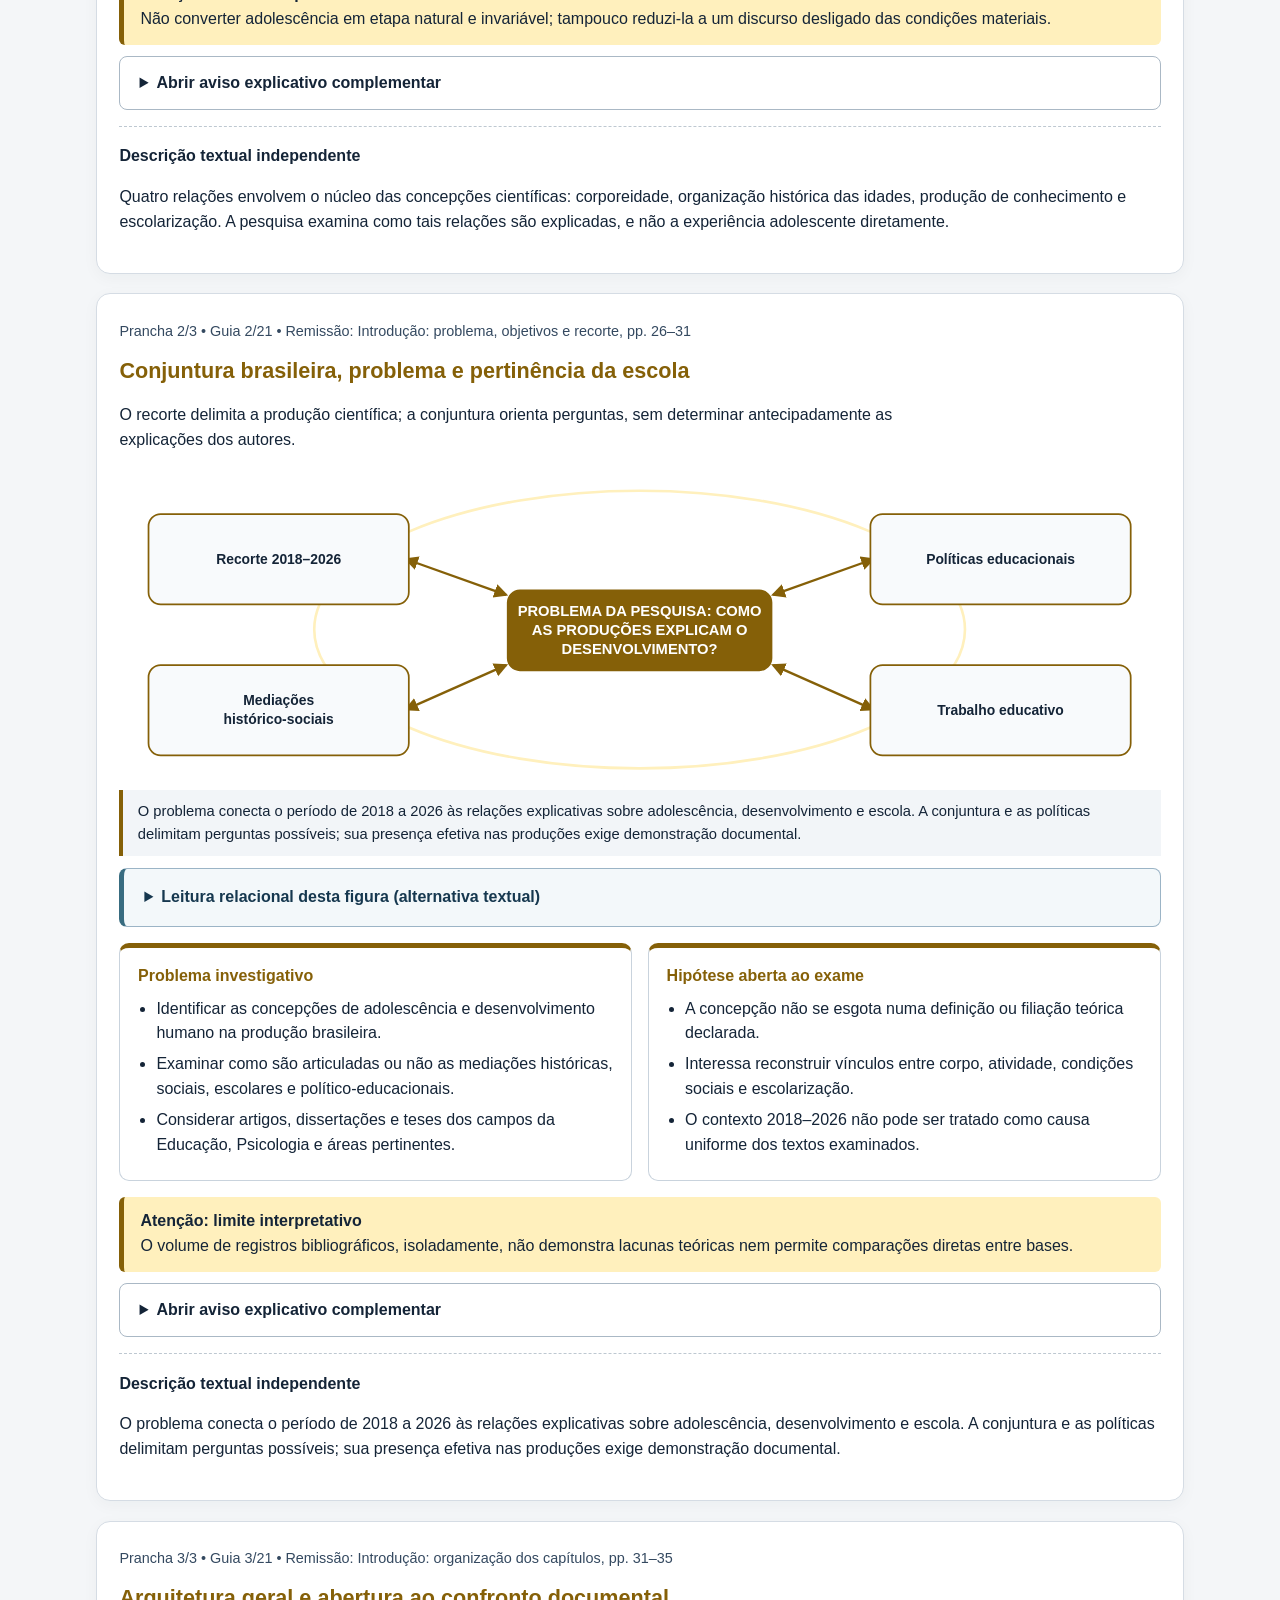
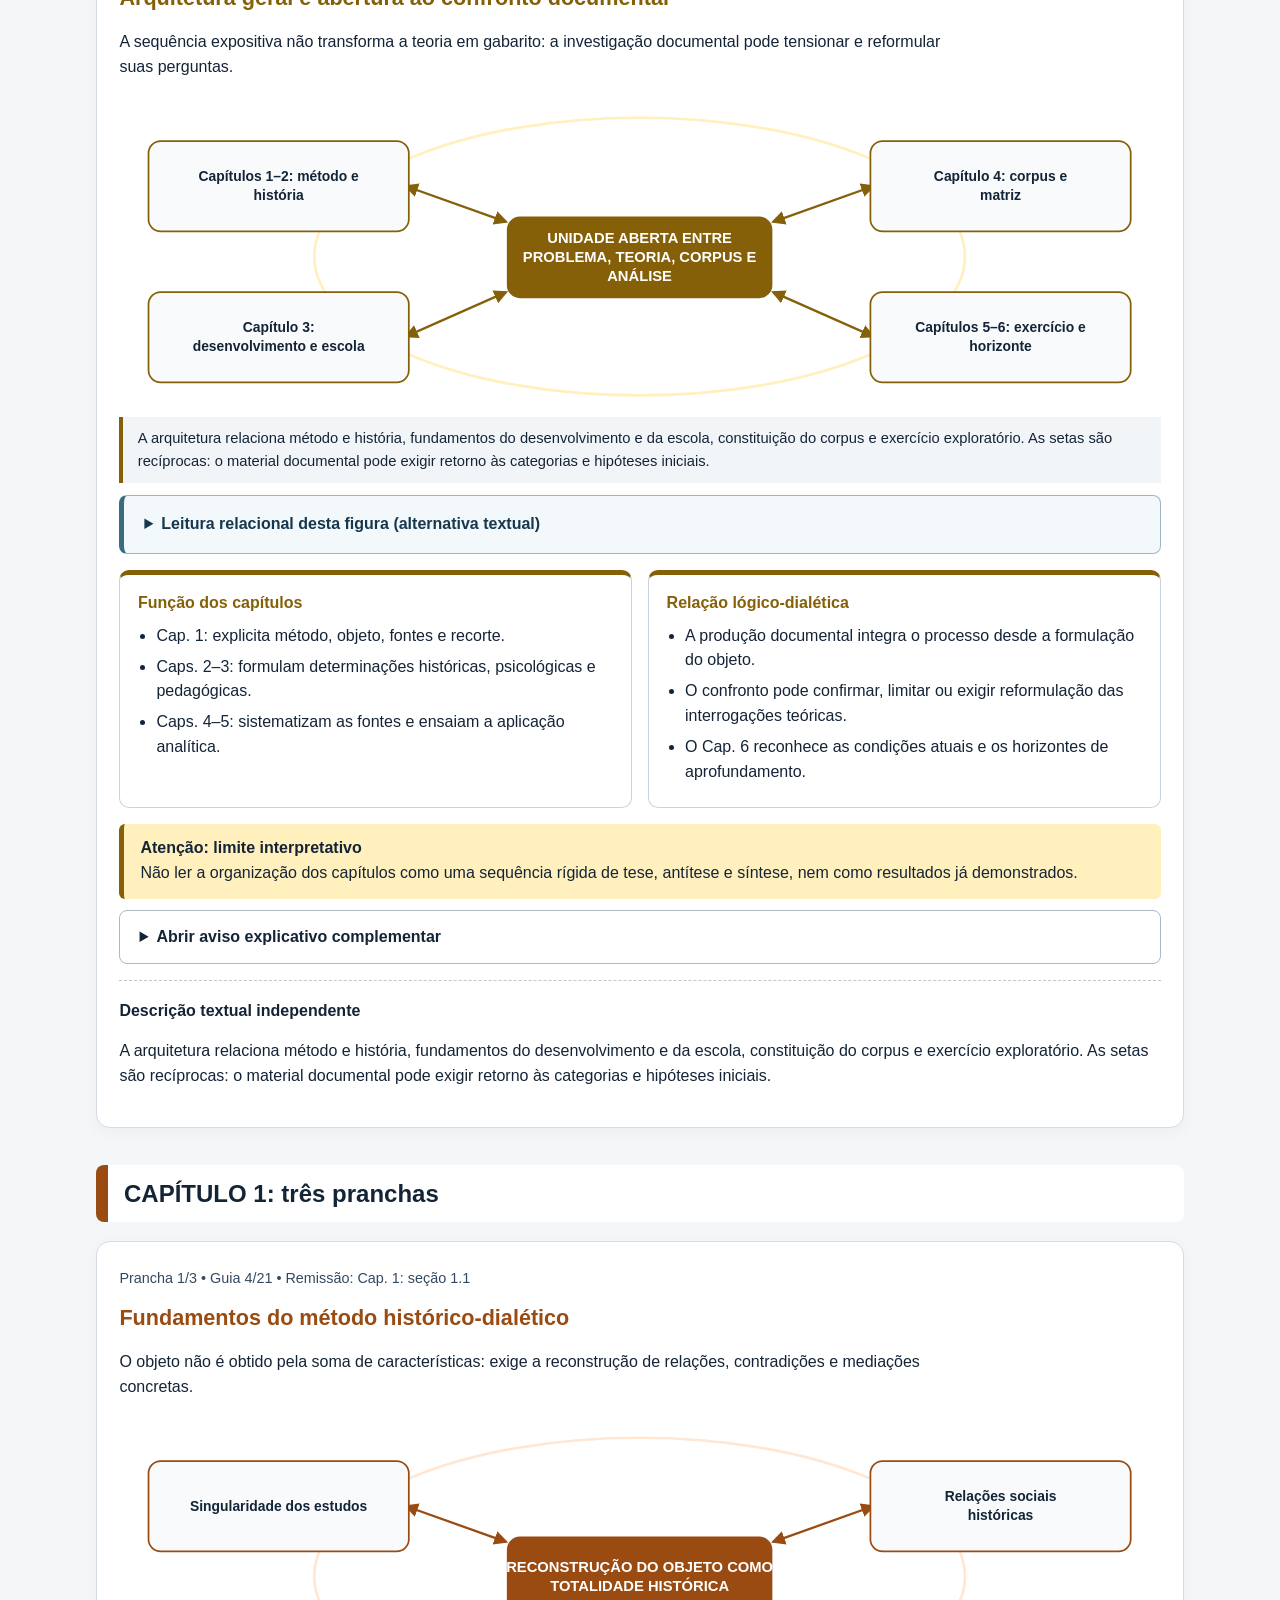
==== commit 85b95a06: "Alinhar leitura acessível ao submenu da dissertação e destacar percurso dialético na lista de abas" ====
--- a/index.html
+++ b/index.html
@@ -536,11 +536,12 @@
 <nav class="quick-nav" aria-label="Navegação rápida">
 <a href="#explorar">Início</a>
 <a href="percurso-essencial.html" lang="pt-BR">Percurso Essencial</a>
-<div class="gv-dissertation-dropdown" id="gv-dissertation-dropdown"><button type="button" id="gv-dissertation-trigger" class="gv-dissertation-trigger" aria-haspopup="true" aria-controls="gv-dissertation-options" aria-expanded="false">Dissertação <span class="gv-dissertation-chevron" aria-hidden="true">⌄</span></button><div id="gv-dissertation-options" class="gv-dissertation-options" role="group" aria-label="Seções da dissertação"><a href="documento-qualificacao.html#introducao">Introdução</a><a href="documento-qualificacao.html#cap1">Capítulo 1</a><a href="documento-qualificacao.html#cap2">Capítulo 2</a><a href="documento-qualificacao.html#cap3">Capítulo 3</a><a href="documento-qualificacao.html#cap4">Capítulo 4</a><a href="documento-qualificacao.html#cap5">Capítulo 5</a><a href="documento-qualificacao.html#cap6">Capítulo 6</a><a href="documento-qualificacao.html#referencias">Referências</a></div></div>
+<div class="gv-dissertation-dropdown" id="gv-dissertation-dropdown"><button type="button" id="gv-dissertation-trigger" class="gv-dissertation-trigger" aria-haspopup="true" aria-controls="gv-dissertation-options" aria-expanded="false">Dissertação <span class="gv-dissertation-chevron" aria-hidden="true">⌄</span></button><div id="gv-dissertation-options" class="gv-dissertation-options" role="group" aria-label="Seções da dissertação"><a href="#leitor">Leitura acessível da dissertação</a><a href="documento-qualificacao.html#introducao">Introdução</a><a href="documento-qualificacao.html#cap1">Capítulo 1</a><a href="documento-qualificacao.html#cap2">Capítulo 2</a><a href="documento-qualificacao.html#cap3">Capítulo 3</a><a href="documento-qualificacao.html#cap4">Capítulo 4</a><a href="documento-qualificacao.html#cap5">Capítulo 5</a><a href="documento-qualificacao.html#cap6">Capítulo 6</a><a href="documento-qualificacao.html#referencias">Referências</a></div></div>
 <a href="#dissertacao-indice">Pranchas</a>
 <details class="home-nav-more">
   <summary data-home-tx="allTabs">Todas as abas</summary>
   <div class="home-nav-more-links" aria-label="Demais seções e capítulos">
+<a href="#dialetica">Movimento dialético da investigação</a>
 <a href="#sobre-guia" data-tx="aboutQuick">Sobre o Guia</a>
 <a href="glossario.html" lang="pt-BR">Glossário</a>
 <a href="documento-qualificacao.html" lang="pt-BR">Dissertação HTML (banca)</a>
@@ -1072,6 +1073,7 @@
 
 
 <nav class="gv-chapter-strip" id="dissertacao-indice" aria-label="Navegação por etapa da dissertação">
+<a href="#leitor" style="--tag:#187477">Leitura acessível da dissertação</a>
 <a href="#cap0" style="--tag:#856008">Introdução</a>
 <a href="#cap1" style="--tag:#9A4B12">Capítulo 1</a>
 <a href="#cap2" style="--tag:#912D37">Capítulo 2</a>
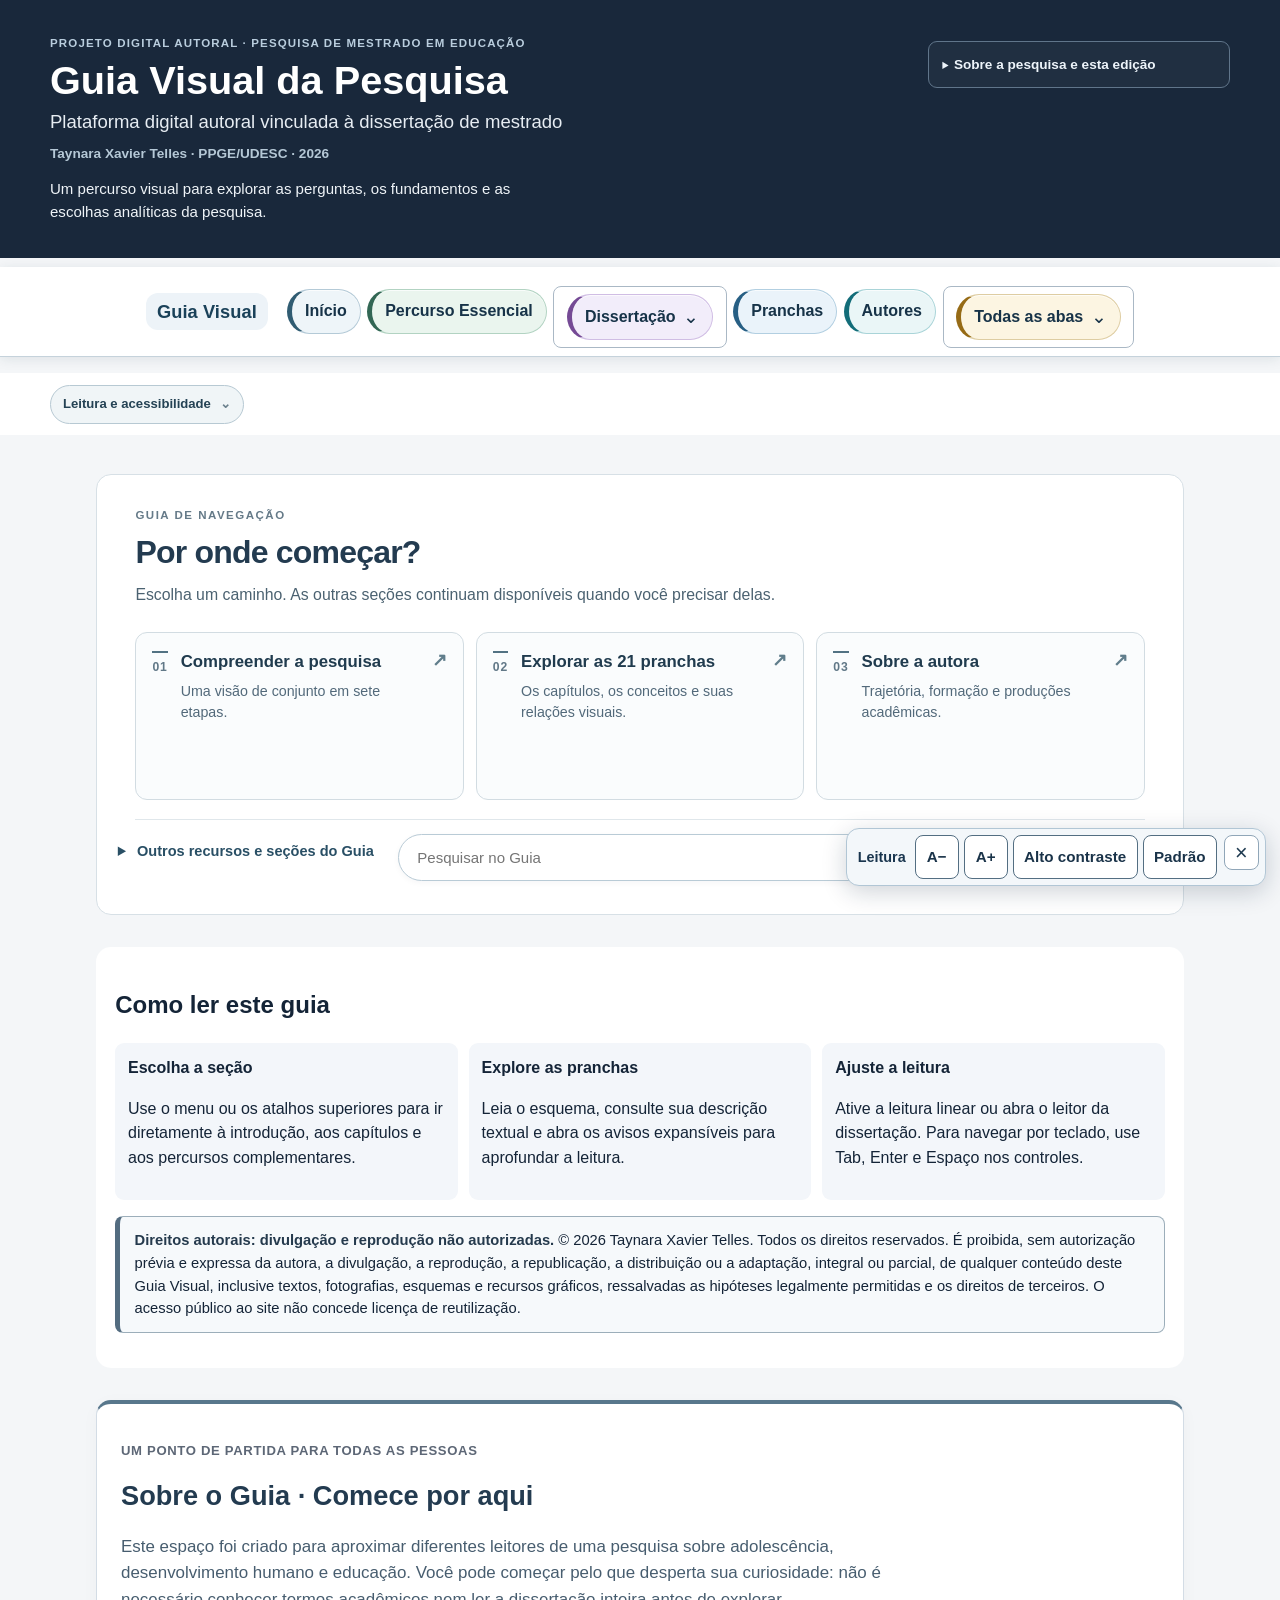
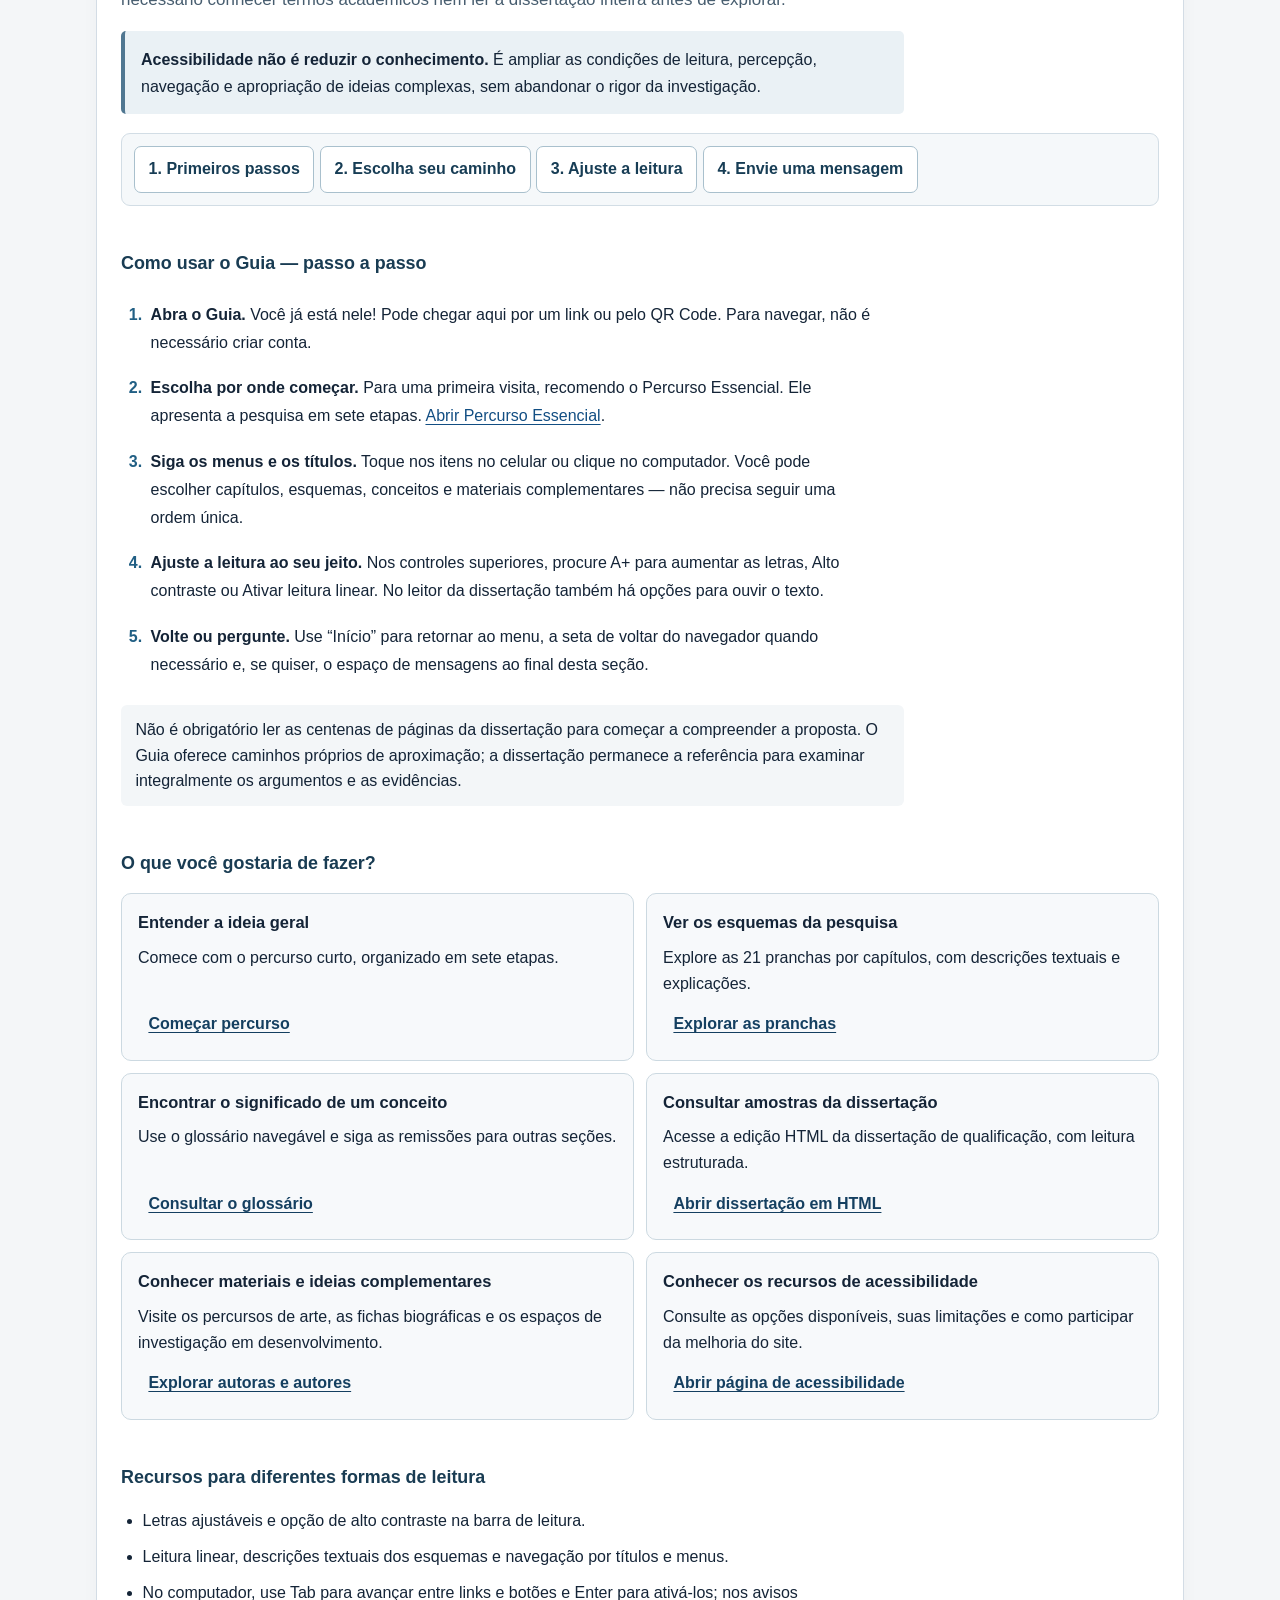
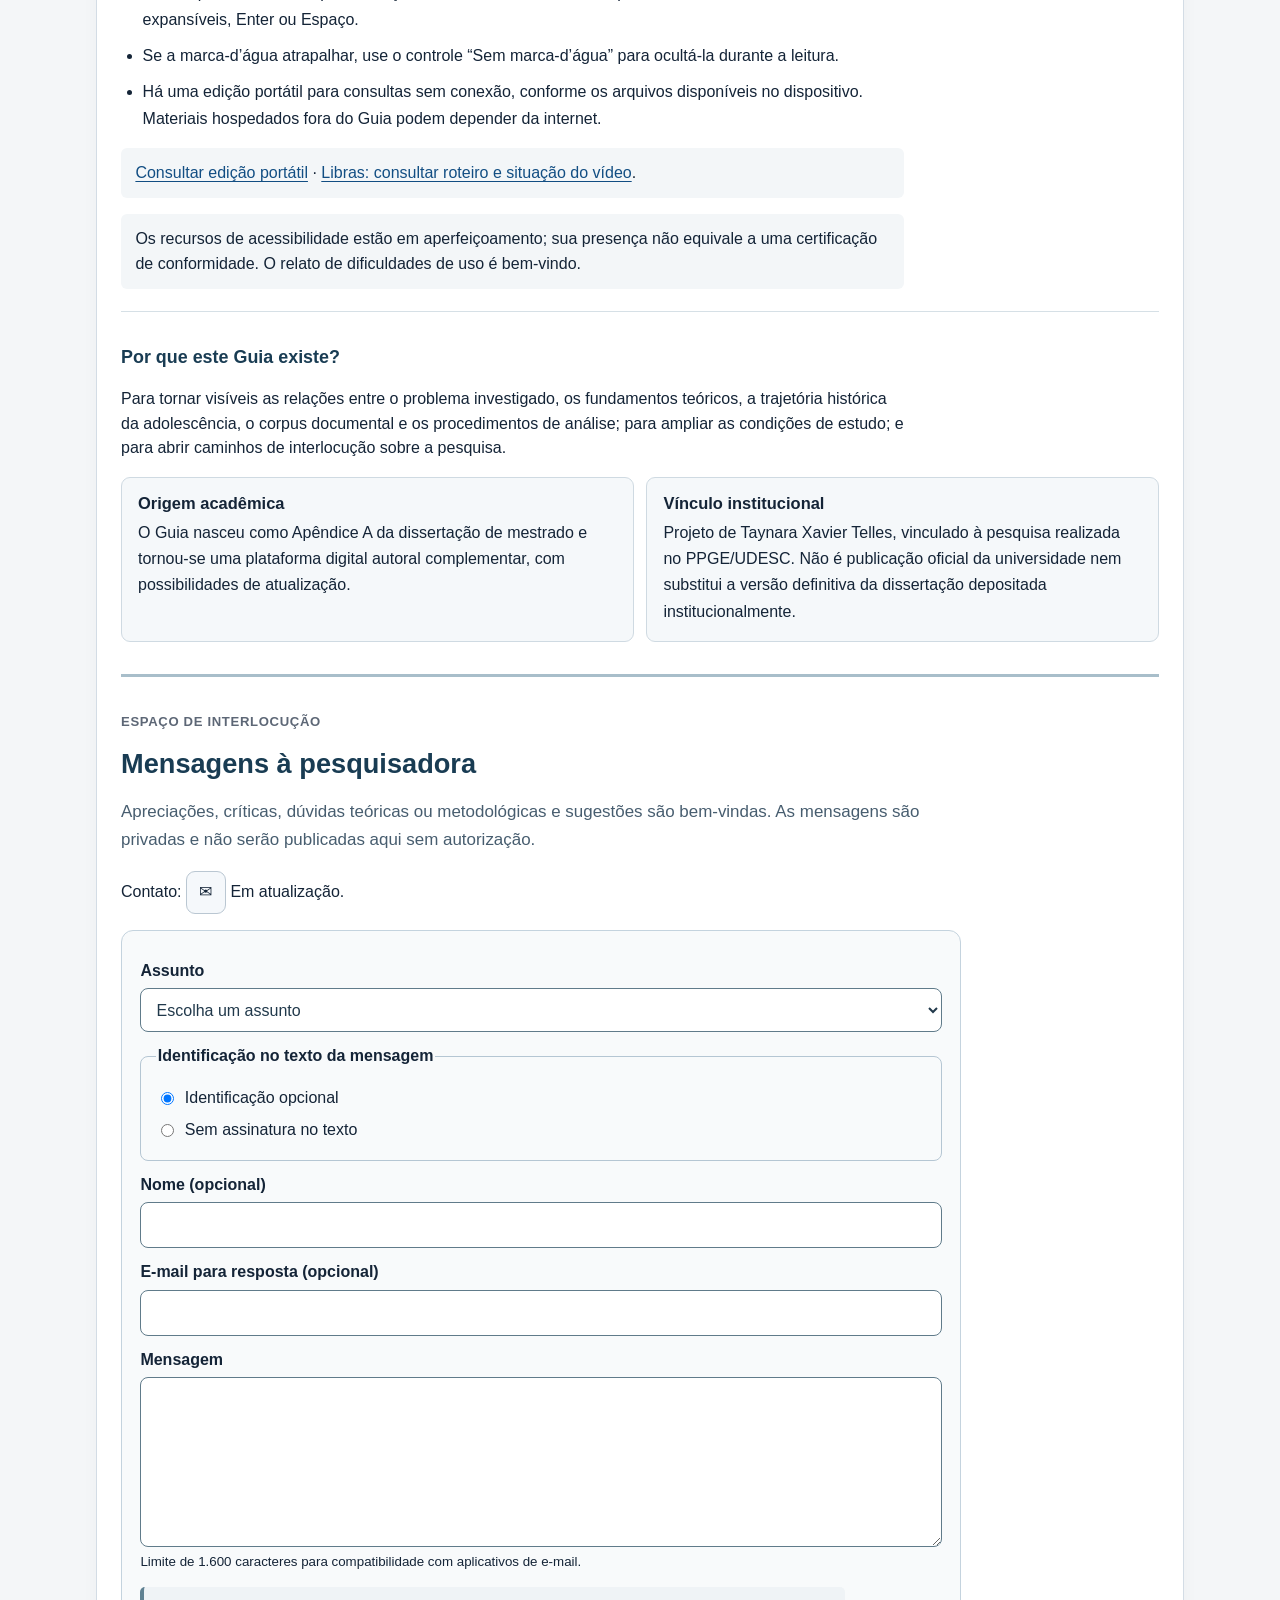
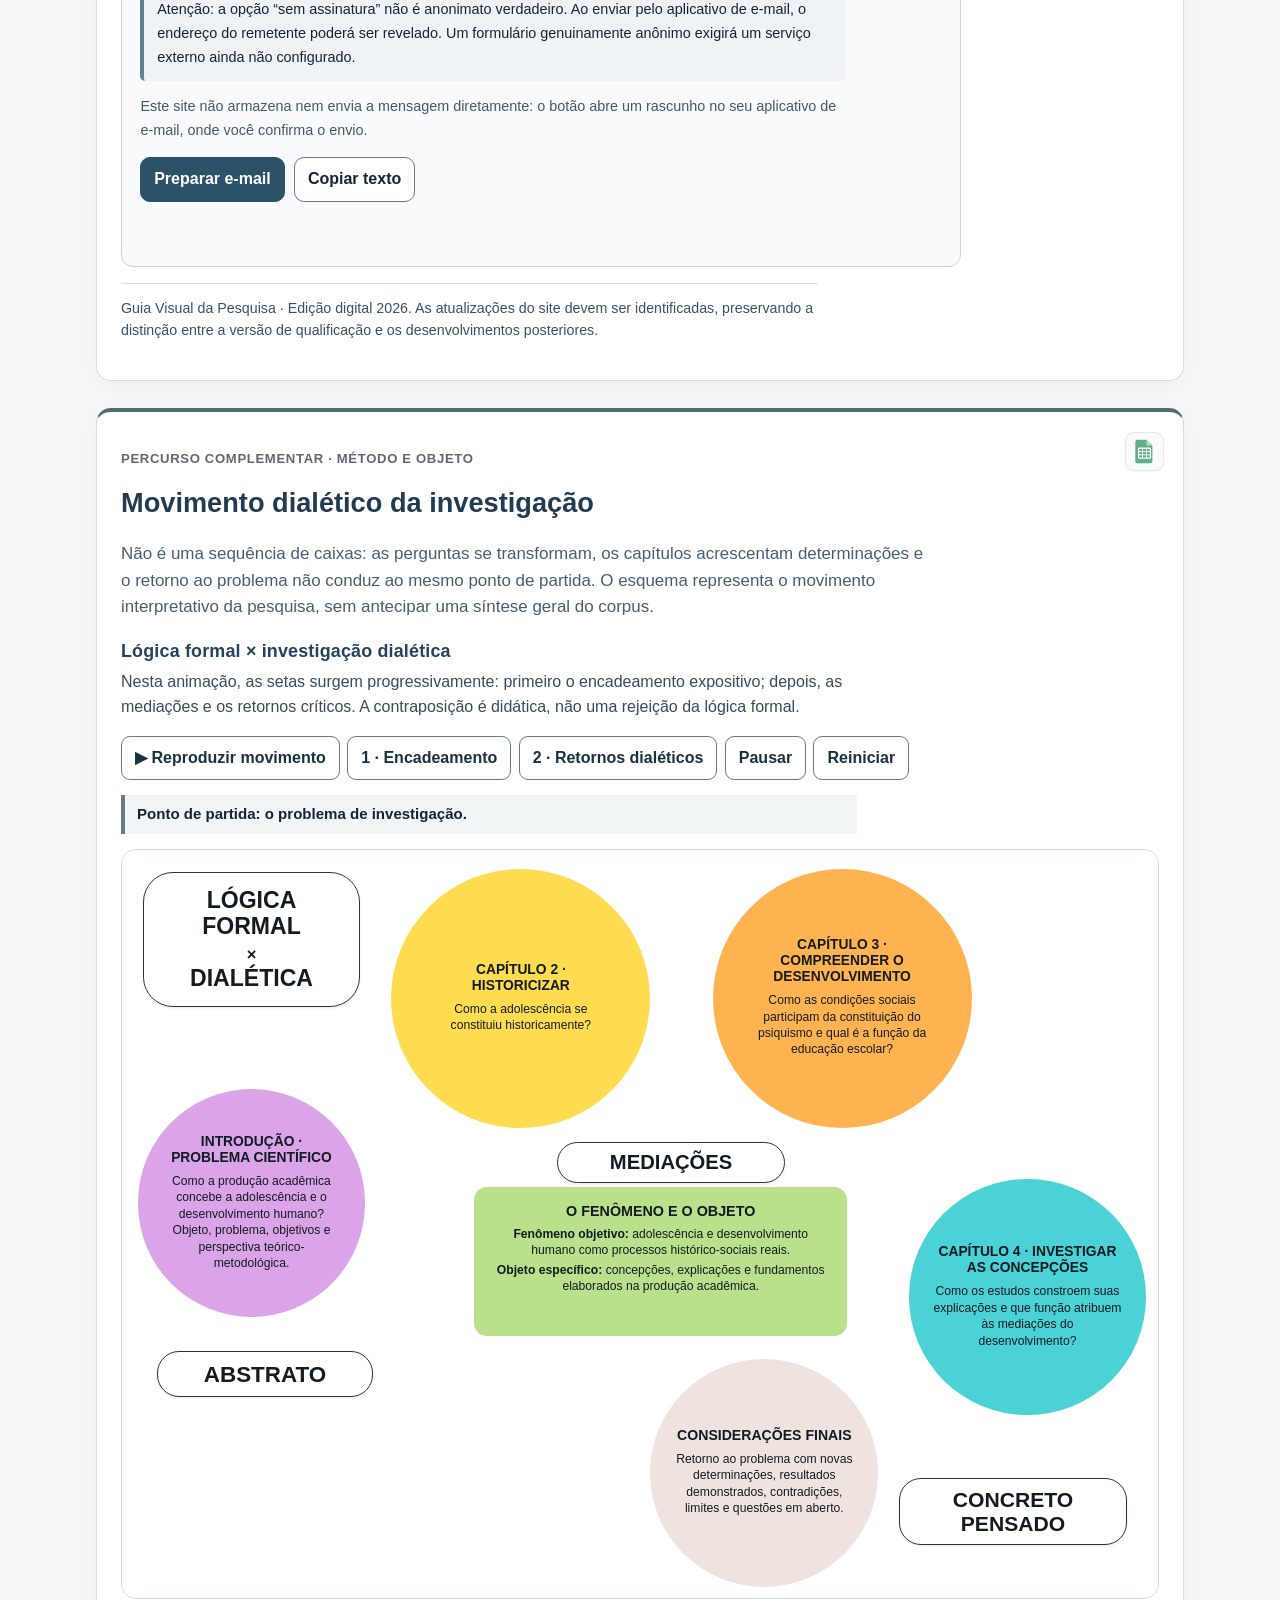
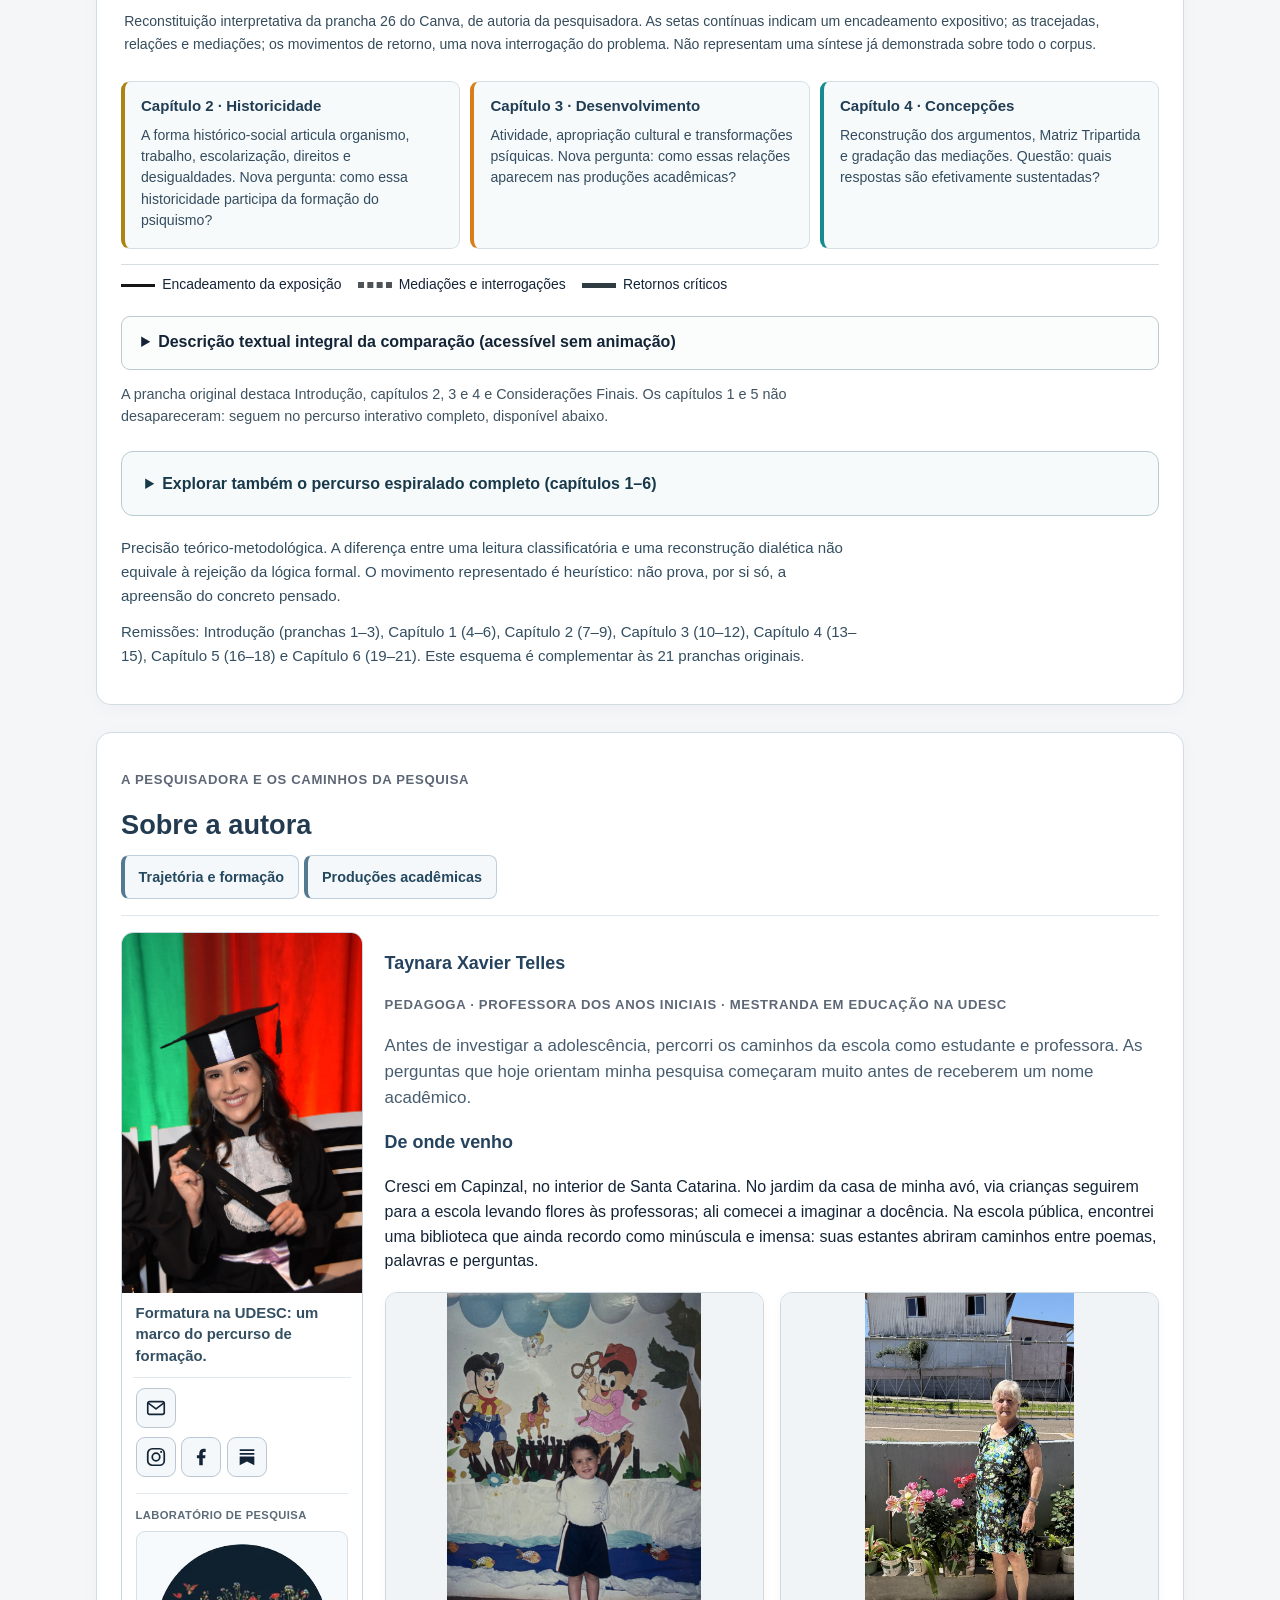
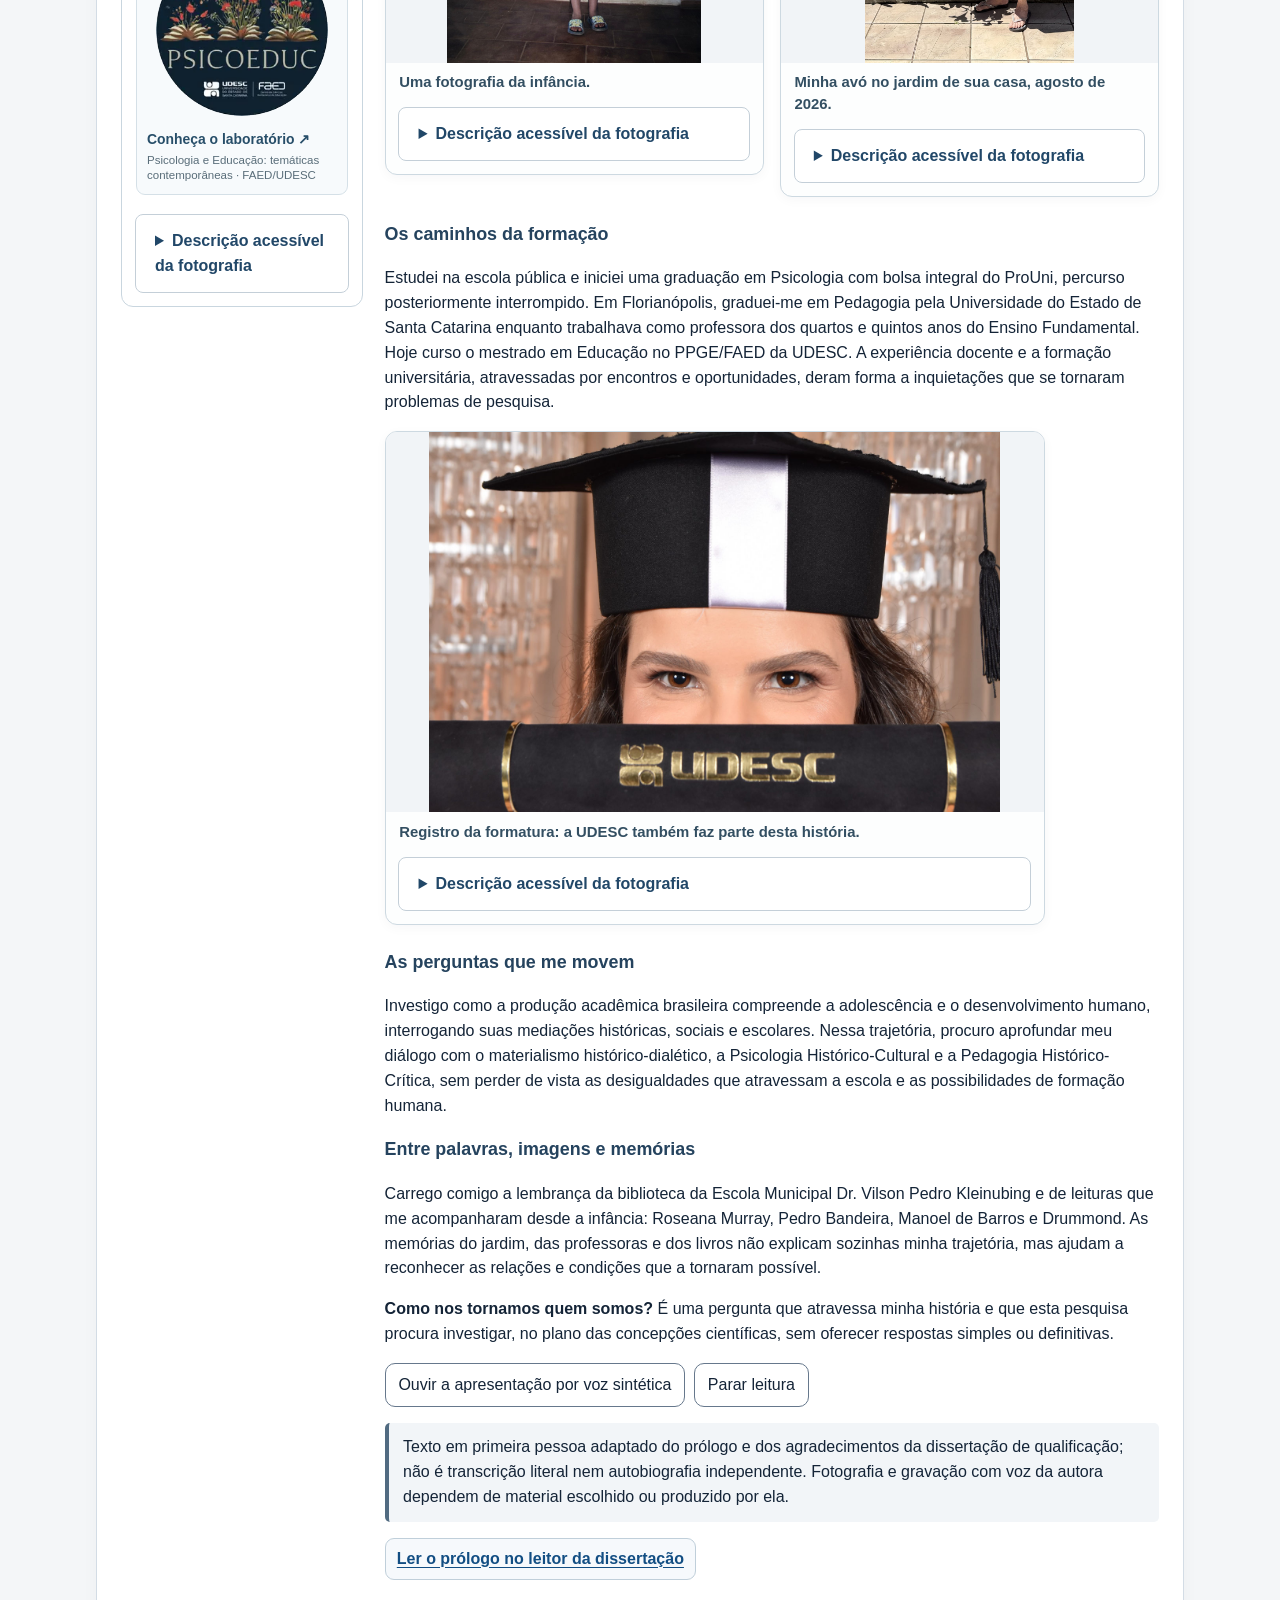
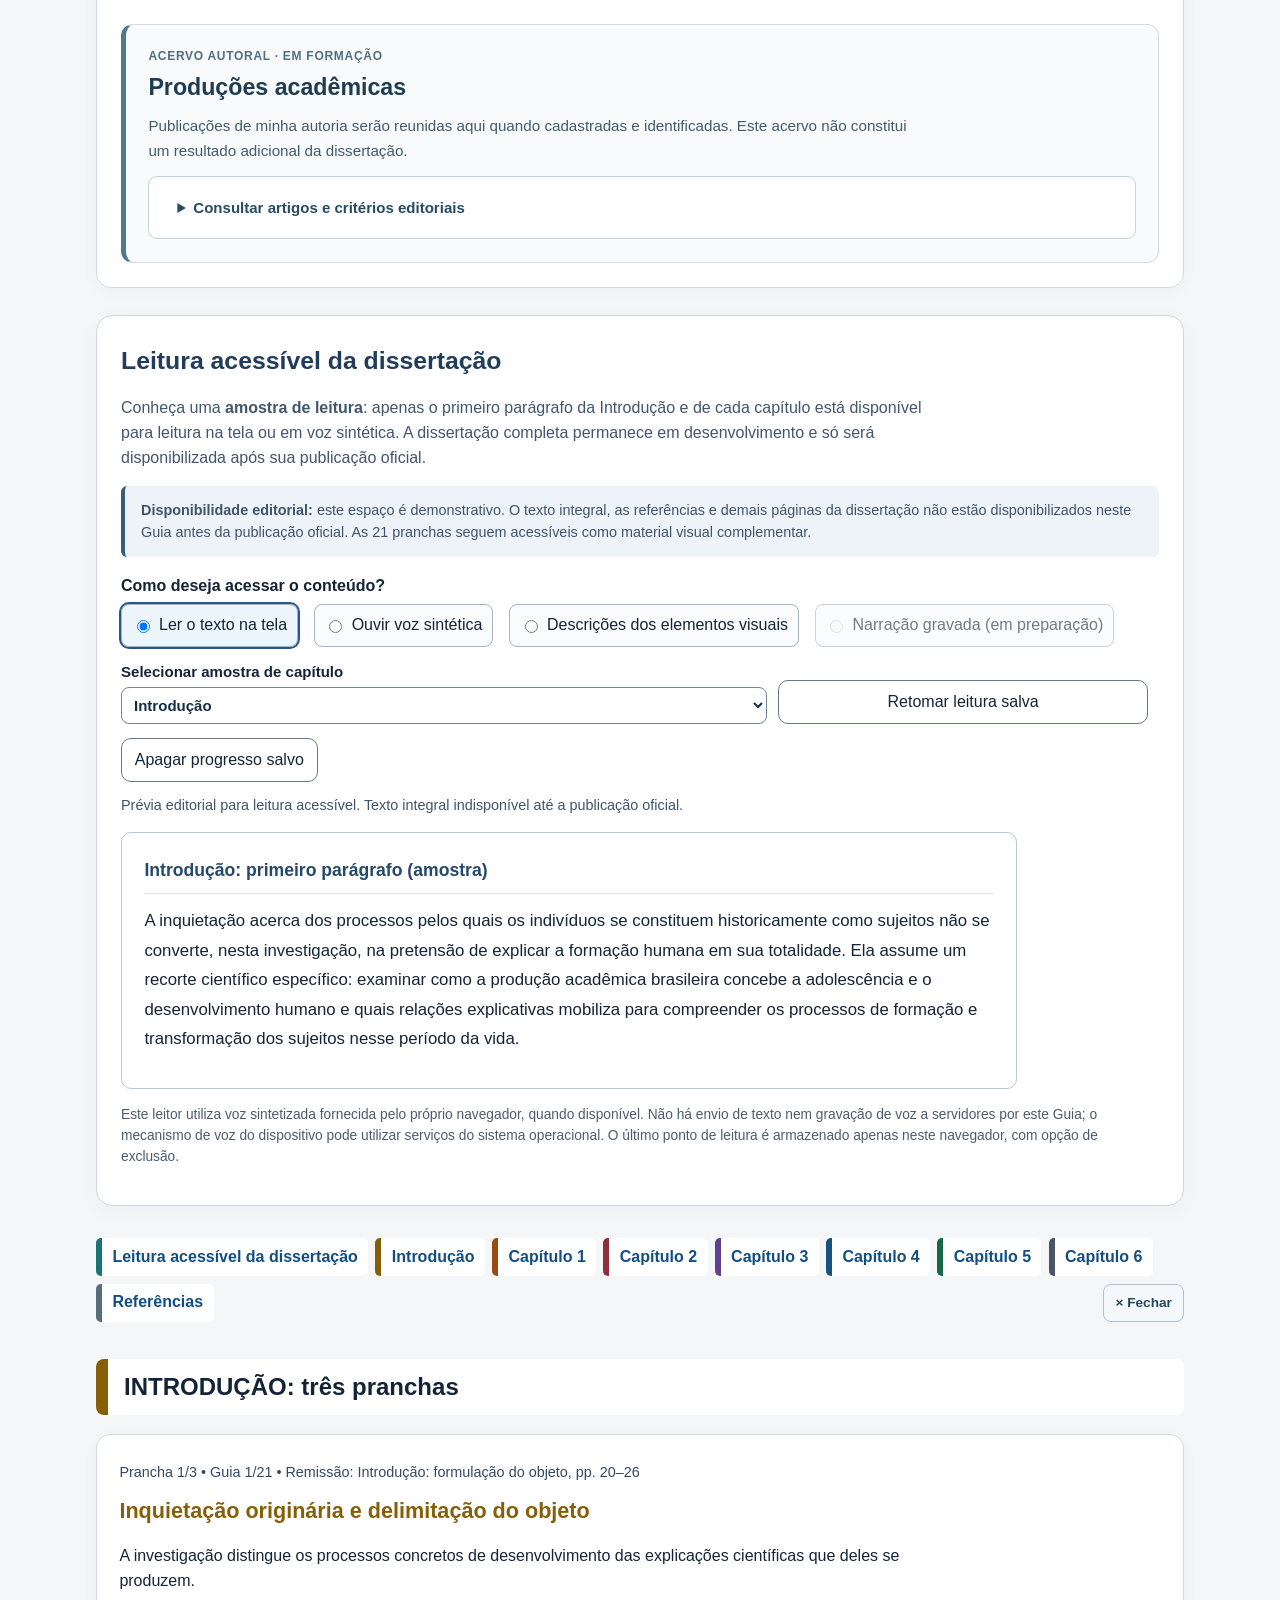
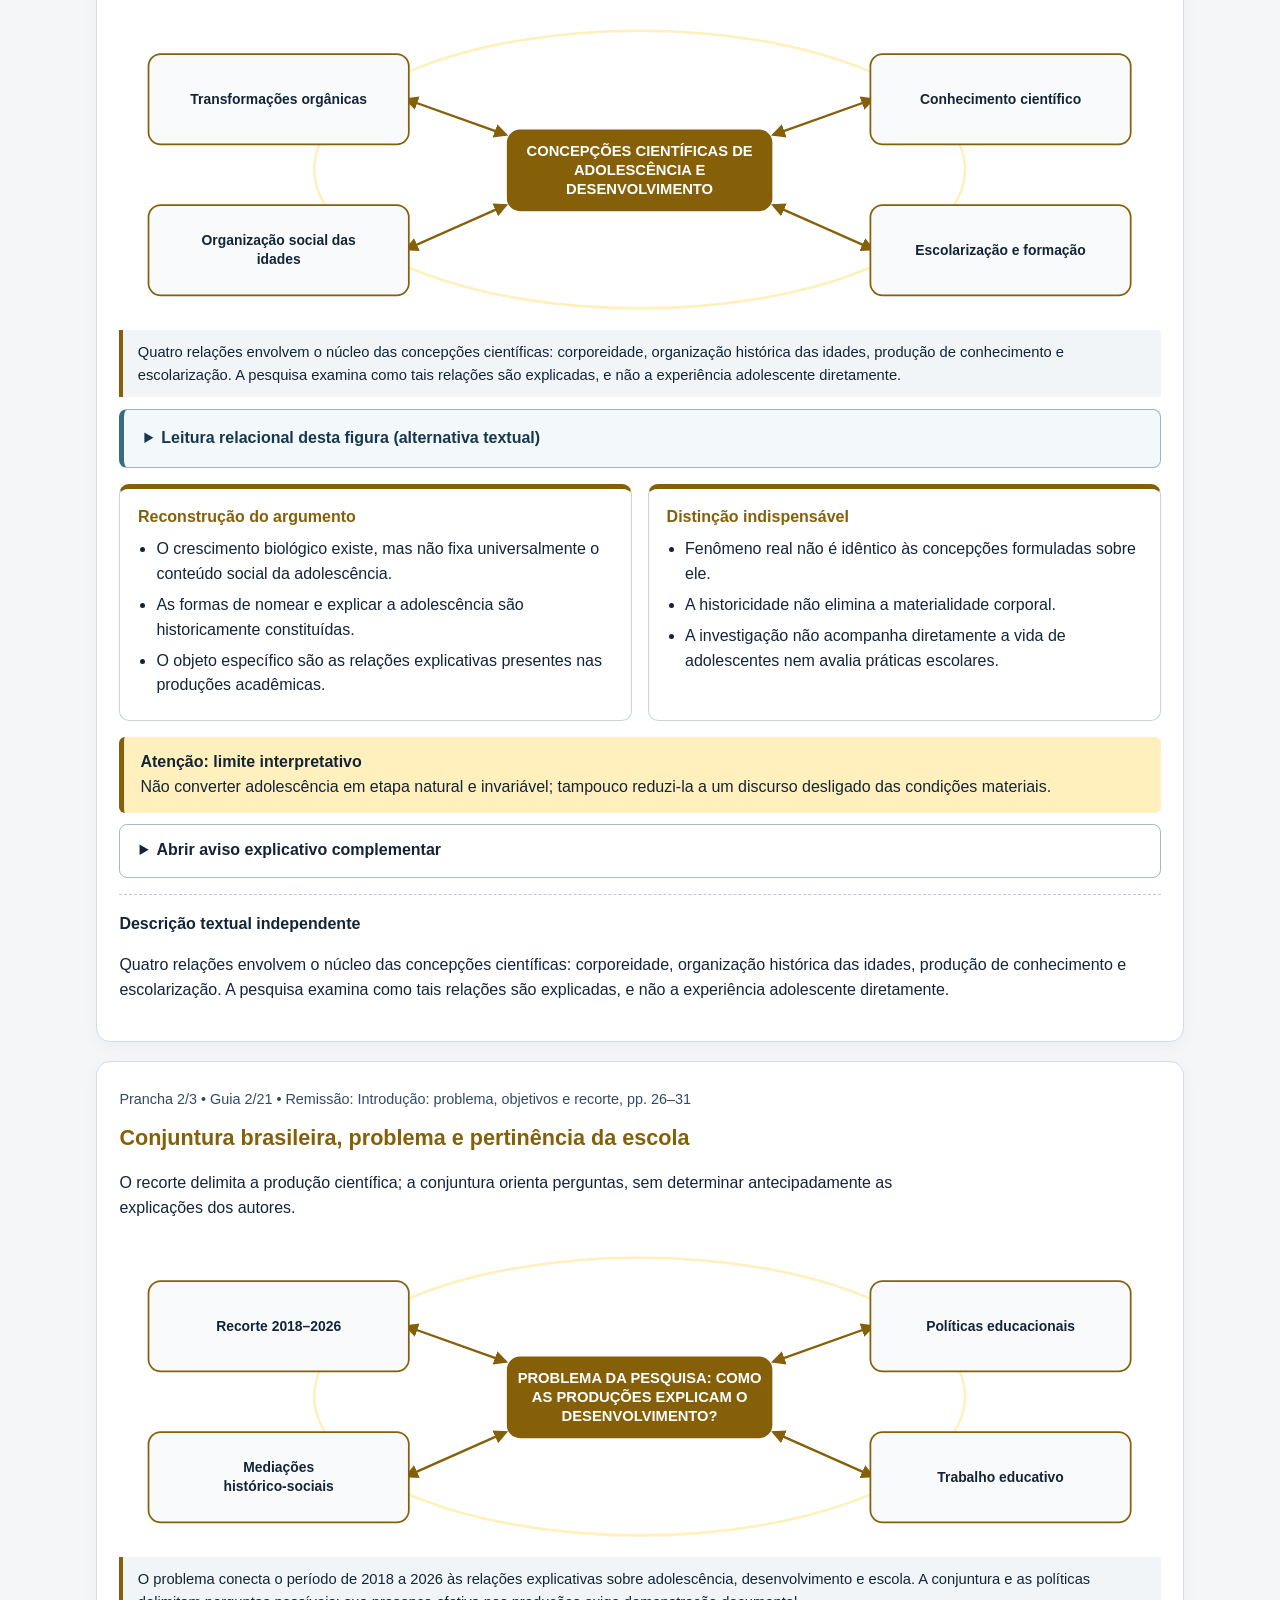
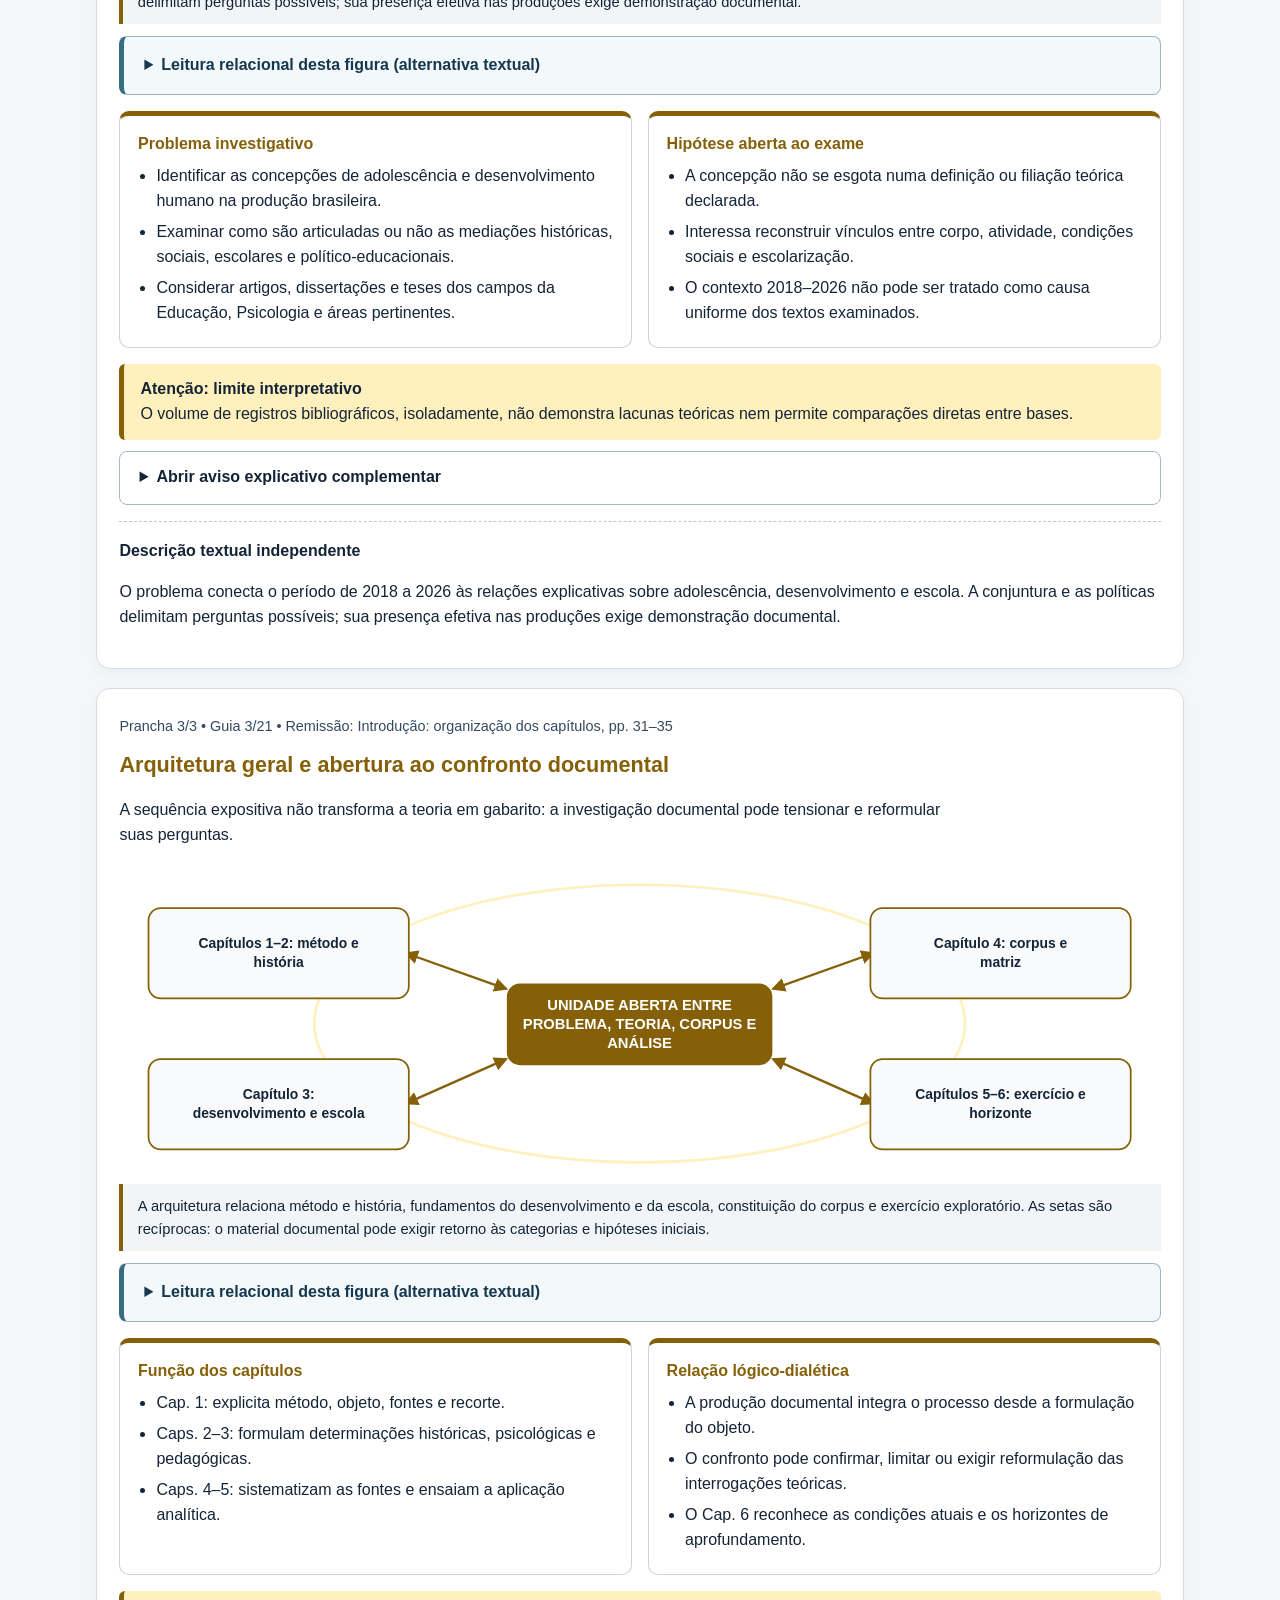
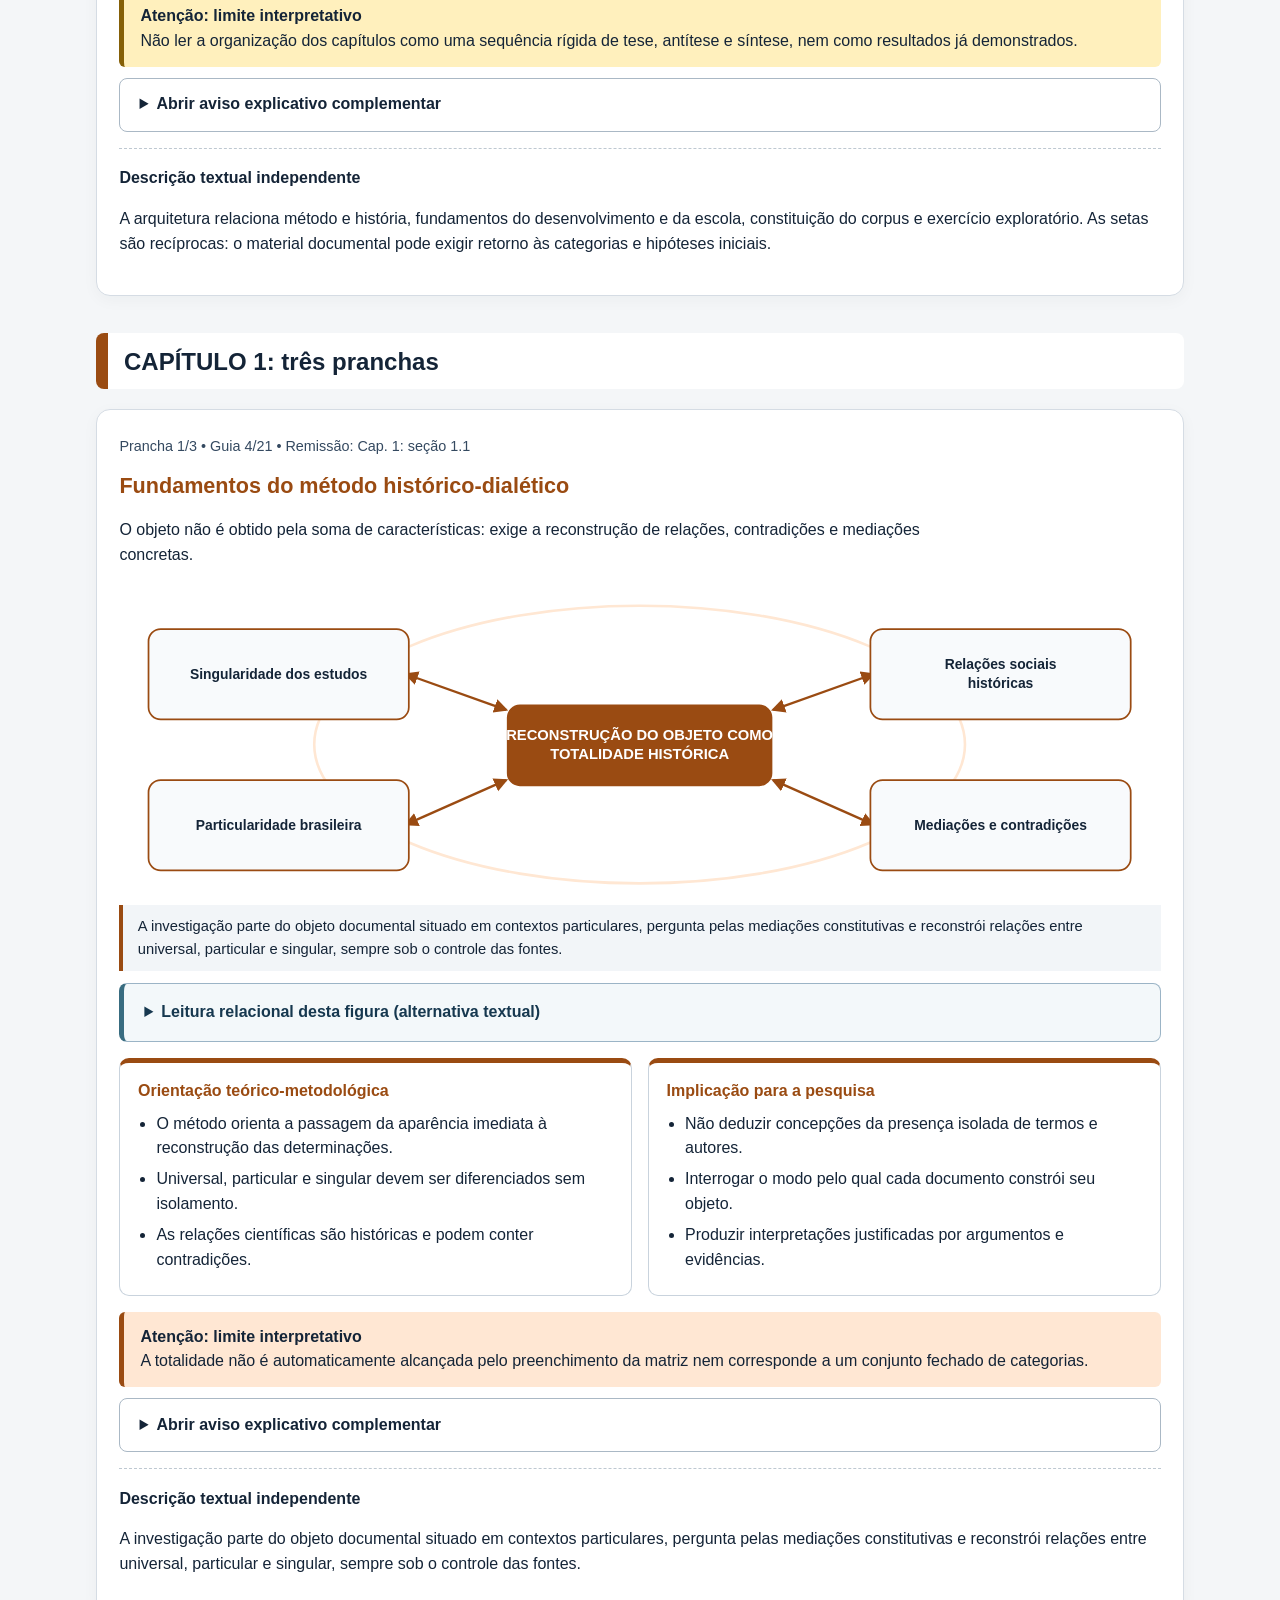
==== commit 8c7d5c3b: "Restringe leitor do Guia a amostras e desativa contatos externos" ====
--- a/index.html
+++ b/index.html
@@ -504,7 +504,7 @@
 <link rel="stylesheet" href="dialetica-canva.css"><link rel="stylesheet" href="home-clean.css"><link rel="stylesheet" href="guide-discovery.css">
 <link rel="stylesheet" href="dissertation-menu.css">
 <link rel="stylesheet" href="tipografia-arial.css">
-</head><body>
+<style>.gv-update-contact{display:inline-flex;align-items:center;justify-content:center;border:1px solid #bac7d2;border-radius:9px;background:#f5f8fb;color:inherit;cursor:pointer;padding:.45rem;min-width:40px;min-height:40px;font:inherit}.gv-update-contact svg{width:22px;height:22px}.gv-update-contact:focus-visible{outline:3px solid #2b6b87;outline-offset:3px}.reader-grid label[for="reader-page"]{display:none!important}#reader-prev,#reader-next{display:none!important}</style></head><body>
 <a class="skip" href="#conteudo">Ir diretamente ao conteúdo principal</a>
 <header class="site" aria-labelledby="site-title">
 <div class="home-hero">
@@ -683,7 +683,7 @@
       <div class="gv-guide-path"><h4 data-xi="guidePath1">Entender a ideia geral</h4><p data-xi="guidePath1Text">Comece com o percurso curto, organizado em sete etapas.</p><a href="percurso-essencial.html" data-xi="guideGoEssential">Começar percurso</a></div>
       <div class="gv-guide-path"><h4 data-xi="guidePath2">Ver os esquemas da pesquisa</h4><p data-xi="guidePath2Text">Explore as 21 pranchas por capítulos, com descrições textuais e explicações.</p><a href="#cap0" data-xi="guideGoPlates">Explorar as pranchas</a></div>
       <div class="gv-guide-path"><h4 data-xi="guidePath3">Encontrar o significado de um conceito</h4><p data-xi="guidePath3Text">Use o glossário navegável e siga as remissões para outras seções.</p><a href="glossario.html" data-xi="guideGoGlossary">Consultar o glossário</a></div>
-      <div class="gv-guide-path"><h4 data-xi="guidePath4">Ler a pesquisa em detalhes</h4><p data-xi="guidePath4Text">Acesse a edição HTML da dissertação de qualificação, com leitura estruturada.</p><a href="documento-qualificacao.html" data-xi="guideGoText">Abrir dissertação em HTML</a></div>
+      <div class="gv-guide-path"><h4 data-xi="guidePath4">Consultar amostras da dissertação</h4><p data-xi="guidePath4Text">Acesse a edição HTML da dissertação de qualificação, com leitura estruturada.</p><a href="documento-qualificacao.html" data-xi="guideGoText">Abrir dissertação em HTML</a></div>
       <div class="gv-guide-path"><h4 data-xi="guidePath5">Conhecer materiais e ideias complementares</h4><p data-xi="guidePath5Text">Visite os percursos de arte, as fichas biográficas e os espaços de investigação em desenvolvimento.</p><a href="biografias.html" data-xi="guideGoAuthors">Explorar autoras e autores</a></div>
       <div class="gv-guide-path"><h4 data-xi="guidePath6">Conhecer os recursos de acessibilidade</h4><p data-xi="guidePath6Text">Consulte as opções disponíveis, suas limitações e como participar da melhoria do site.</p><a href="acessibilidade.html" data-xi="guideGoAccess">Abrir página de acessibilidade</a></div>
     </div>
@@ -712,8 +712,8 @@
   <p class="eyebrow" data-xi="fEye">Espaço de interlocução</p>
   <h2 id="mensagens-titulo" data-xi="fTitle">Mensagens à pesquisadora</h2>
   <p class="panel-lead" data-xi="fLead">Apreciações, críticas, dúvidas teóricas ou metodológicas e sugestões são bem-vindas. As mensagens são privadas e não serão publicadas aqui sem autorização.</p>
-  <p><span data-xi="fDirect">Contato:</span> <a href="mailto:tayxaa@gmail.com">tayxaa@gmail.com</a></p>
-  <form id="gv-feedback-form" class="gv-feedback" aria-describedby="gv-feedback-privacy gv-feedback-how">
+  <p><span data-xi="fDirect">Contato:</span> <button type="button" class="gv-update-contact" aria-label="E-mail — em atualização" title="Em atualização">✉</button> <span>Em atualização.</span></p>
+  <form id="gv-feedback-form" data-contact-status="updating" class="gv-feedback" aria-describedby="gv-feedback-privacy gv-feedback-how">
     <div class="gv-f-field">
       <label for="gv-f-topic" data-xi="fTopic">Assunto</label>
       <select id="gv-f-topic" required>
@@ -932,20 +932,17 @@
     <img src="assets/autora/formatura-udesc-retrato.jpg" width="966" height="1450" loading="lazy" decoding="async" data-photo-alt="portraitAlt" alt="Taynara sorrindo em traje de formatura, com capelo e beca pretos, segurando um canudo da UDESC.">
     <figcaption data-photo-tx="portraitCaption">Formatura na UDESC: um marco do percurso de formação.</figcaption>
     <div class="author-photo-contact" aria-label="Contato e redes sociais da autora">
-      <a class="author-email-link" href="mailto:tayxaa@gmail.com" aria-label="Enviar e-mail para tayxaa@gmail.com" title="Enviar e-mail">
-        <svg viewBox="0 0 24 24" aria-hidden="true" focusable="false"><rect x="3" y="5" width="18" height="14" rx="2" fill="none" stroke="currentColor" stroke-width="1.8"/><path d="m4 7 8 6 8-6" fill="none" stroke="currentColor" stroke-linecap="round" stroke-linejoin="round" stroke-width="1.8"/></svg>
-        <span>tayxaa@gmail.com</span>
-      </a>
+      <button type="button" class="author-email-link gv-update-contact" aria-label="E-mail — em atualização" title="E-mail — em atualização"><svg viewBox="0 0 24 24" aria-hidden="true" focusable="false"><rect x="3" y="5" width="18" height="14" rx="2" fill="none" stroke="currentColor" stroke-width="1.8"/><path d="m4 7 8 6 8-6" fill="none" stroke="currentColor" stroke-linecap="round" stroke-linejoin="round" stroke-width="1.8"/></svg></button>
       <nav class="author-social-links" aria-label="Perfis da autora nas redes sociais">
-        <a href="https://www.instagram.com/tayaxt_?rpxt=aG82enlibTJ2djRw&amp;utm_source=qr" target="_blank" rel="noopener noreferrer" aria-label="Instagram da autora (abre em nova aba)" title="Instagram">
+        <button type="button" class="gv-update-contact" aria-label="Instagram — em atualização" title="Instagram — em atualização">
           <svg viewBox="0 0 24 24" aria-hidden="true" focusable="false"><rect x="3" y="3" width="18" height="18" rx="5" fill="none" stroke="currentColor" stroke-width="1.9"/><circle cx="12" cy="12" r="4.1" fill="none" stroke="currentColor" stroke-width="1.9"/><circle cx="17.65" cy="6.45" r="1.15" fill="currentColor"/></svg>
-        </a>
-        <a href="https://www.facebook.com/share/1F1BXsh1uM/?mibextid=wwXIfr" target="_blank" rel="noopener noreferrer" aria-label="Facebook da autora (abre em nova aba)" title="Facebook">
+        </button>
+        <button type="button" class="gv-update-contact" aria-label="Facebook — em atualização" title="Facebook — em atualização">
           <svg viewBox="0 0 24 24" aria-hidden="true" focusable="false"><path fill="currentColor" d="M13.9 21v-7.7h2.6l.4-3.2h-3V8c0-.9.3-1.5 1.6-1.5h1.6V3.2C16.8 3.1 16 3 15 3c-3 0-4.9 1.8-4.9 5.1v2H7.5v3.2h2.6V21z"/></svg>
-        </a>
-        <a href="https://substack.com/@tayxaa" target="_blank" rel="noopener noreferrer" aria-label="Substack da autora (abre em nova aba)" title="Substack">
+        </button>
+        <button type="button" class="gv-update-contact" aria-label="Substack — em atualização" title="Substack — em atualização">
           <svg viewBox="0 0 24 24" aria-hidden="true" focusable="false"><path fill="currentColor" d="M4 3.5h16v2H4zm0 4h16v2H4zm0 4h16V21l-8-4.1L4 21z"/></svg>
-        </a>
+        </button>
       </nav>
       <div class="author-lab-affiliation">
         <p class="author-lab-kicker">Laboratório de pesquisa</p>
@@ -1031,8 +1028,8 @@
 </section>
 <section class="reader-shell" id="leitor" aria-labelledby="leitor-titulo">
   <h2 id="leitor-titulo">Leitura acessível da dissertação</h2>
-  <p class="reader-lead">Acesse o texto integral da <strong>versão de qualificação de 17/11/2026</strong> por capítulo e página, com opção de leitura em voz sintética e descrições textuais dos esquemas presentes no Guia Visual.</p>
-  <p class="reader-help"><strong>Nota editorial:</strong> o texto abaixo foi extraído automaticamente do PDF de qualificação (270 páginas) e não substitui o original diagramado. Notas de rodapé, quadros, referências e a ordem de certos elementos podem necessitar de revisão. A audiodescrição visual disponível corresponde às 21 pranchas deste Guia, não a todas as figuras do PDF.</p>
+  <p class="reader-lead">Conheça uma <strong>amostra de leitura</strong>: apenas o primeiro parágrafo da Introdução e de cada capítulo está disponível para leitura na tela ou em voz sintética. A dissertação completa permanece em desenvolvimento e só será disponibilizada após sua publicação oficial.</p>
+  <p class="reader-help"><strong>Disponibilidade editorial:</strong> este espaço é demonstrativo. O texto integral, as referências e demais páginas da dissertação não estão disponibilizados neste Guia antes da publicação oficial. As 21 pranchas seguem acessíveis como material visual complementar.</p>
   <fieldset class="reader-modes" aria-label="Modos de acesso">
     <legend>Como deseja acessar o conteúdo?</legend>
     <label><input type="radio" name="reader-mode" value="text" checked> Ler o texto na tela</label>
@@ -1042,28 +1039,28 @@
   </fieldset>
   <div id="reader-document">
     <div class="reader-grid">
-      <label for="reader-chapter">Selecionar parte da dissertação <select id="reader-chapter"></select></label>
-      <label for="reader-page">Ir à página do PDF <select id="reader-page"></select></label>
+      <label for="reader-chapter">Selecionar amostra de capítulo <select id="reader-chapter"></select></label>
+      <label for="reader-page">Trecho de amostra <select id="reader-page"></select></label>
       <button id="reader-resume" type="button">Retomar leitura salva</button>
     </div>
     <div id="reader-voice" class="reader-voice reader-hidden">
       <label for="reader-voice-select">Voz disponível no aparelho <select id="reader-voice-select"><option value="">Voz padrão do navegador</option></select></label>
       <label for="reader-speed">Velocidade <span class="reader-rate"><input type="range" id="reader-speed" min="0.7" max="1.8" step="0.1" value="1"><output id="reader-speed-display" for="reader-speed">1,0×</output></span></label>
-      <label><input id="reader-auto" type="checkbox" checked> Avançar automaticamente pelas páginas do capítulo</label>
+      <label><input id="reader-auto" type="checkbox" checked> Concluir a leitura desta amostra</label>
     </div>
     <div class="reader-toolbar" aria-label="Controles de leitura">
-      <button id="reader-prev" type="button">Página anterior</button>
-      <button id="reader-next" type="button">Próxima página</button>
+      <button id="reader-prev" type="button" hidden>Página anterior</button>
+      <button id="reader-next" type="button" hidden>Próxima página</button>
       <button id="reader-play" class="reader-hidden" type="button">▶ Ouvir</button>
       <button id="reader-pause" class="reader-hidden" type="button">Pausar</button>
       <button id="reader-stop" class="reader-hidden" type="button">Parar áudio</button>
       <button id="reader-clear" type="button">Apagar progresso salvo</button>
     </div>
     <p id="reader-status" class="reader-status" role="status" aria-live="polite"></p>
-    <article id="reader-text" class="reader-text" aria-label="Texto da dissertação por página" tabindex="-1"></article>
+    <article id="reader-text" class="reader-text" aria-label="Amostra de leitura da dissertação" tabindex="-1"></article>
   </div>
   <div id="reader-descriptions" class="reader-hidden" aria-label="Descrições textuais dos esquemas do Guia Visual">
-    <p>As descrições independentes já presentes nas 21 pranchas estão reunidas aqui para leitura sequencial ou escuta sintética. Elas não substituem a revisão das figuras, tabelas e gráficos da dissertação completa.</p>
+    <p>As descrições independentes já presentes nas 21 pranchas estão reunidas aqui para leitura sequencial ou escuta sintética. Elas são um recurso complementar; o texto integral não está disponível antes da publicação.</p>
     <div class="reader-toolbar"><button id="reader-desc-play" type="button">▶ Ouvir descrições</button><button id="reader-desc-stop" type="button">Parar áudio</button></div>
     <div id="reader-description-list" class="reader-description-list"></div>
   </div>
@@ -2005,7 +2002,7 @@
 const btn = document.querySelector('#linear');
 btn.addEventListener('click',()=>{let on=document.body.classList.toggle('linear'); btn.setAttribute('aria-pressed',String(on)); btn.textContent = on ? 'Retomar diagramas relacionais' : 'Ativar leitura linear'; });
 </script>
-<script type="application/json" id="reader-json">{"edition":"Qualificação 17/11/2026 — PDF com 270 páginas","parts":[{"title":"Elementos pré-textuais","from":1,"to":15},{"title":"Prólogo","from":16,"to":18},{"title":"Introdução","from":19,"to":33},{"title":"Capítulo 1 — Caminhos teórico-metodológicos","from":34,"to":60},{"title":"Capítulo 2 — Constituição histórico-social da adolescência","from":61,"to":119},{"title":"Capítulo 3 — Desenvolvimento humano, adolescência e educação escolar","from":120,"to":166},{"title":"Capítulo 4 — Corpus e procedimentos de análise","from":167,"to":213},{"title":"Capítulo 5 — Exercícios exploratórios","from":214,"to":239},{"title":"Capítulo 6 — Considerações sobre o percurso","from":240,"to":243},{"title":"Referências","from":244,"to":264},{"title":"Apêndice A — Guia Visual","from":265,"to":265},{"title":"Índice remissivo","from":266,"to":268},{"title":"Índice onomástico","from":269,"to":270}],"pages":[[{"t":"UNIVERSIDADE DO ESTADO DE SANTA CATARINA - UDESC","heading":true,"note":false},{"t":"CENTRO DE CIÊNCIAS HUMANAS E DA EDUCAÇÃO - FAED","heading":true,"note":false},{"t":"PROGRAMA DE PÓS-GRADUAÇÃO EM EDUCAÇÃO - PPGE","heading":true,"note":false},{"t":"TAYNARA XAVIER TELLES","heading":true,"note":false},{"t":"CONCEPÇÕES DE ADOLESCÊNCIA E DESENVOLVIMENTO HUMANO NA","heading":true,"note":false},{"t":"PRODUÇÃO ACADÊMICA BRASILEIRA (2018-2026): MEDIAÇÕES HISTÓRICAS,","heading":true,"note":false},{"t":"SOCIAIS E ESCOLARES DA PSICOLOGIA E DA EDUCAÇÃO.","heading":true,"note":false},{"t":"FLORIANÓPOLIS","heading":true,"note":false},{"t":"2027","heading":false,"note":false}],[{"t":"TAYNARA XAVIER TELLES","heading":true,"note":false},{"t":"CONCEPÇÕES DE ADOLESCÊNCIA E DESENVOLVIMENTO HUMANO NA","heading":true,"note":false},{"t":"PRODUÇÃO ACADÊMICA BRASILEIRA (2018-2026): MEDIAÇÕES HISTÓRICAS,","heading":true,"note":false},{"t":"SOCIAIS E ESCOLARES DA PSICOLOGIA E DA EDUCAÇÃO.","heading":true,"note":false},{"t":"Dissertação apresentada ao Programa de Pós-Graduação em Educação – Mestrado – PPGE/FAED/UDESC como Requisito Parcial para Obtenção do Título de Mestre em Educação – Linha de Pesquisa Políticas Educacionais, Formação e Trabalho Docente. Orientadora: Profa. Dra. Patrícia de Oliveira e Silva Mendes.","heading":false,"note":false},{"t":"FLORIANÓPOLIS","heading":true,"note":false},{"t":"2027","heading":false,"note":false}],[{"t":"Para minha avó Thereza, que semeou flores num","heading":false,"note":false},{"t":"“quintal maior que o mundo”.","heading":false,"note":false},{"t":"Para minha mãe Marisa, meu marido Dierry e","heading":false,"note":false},{"t":"meu filho Joaquim. São meu começo, meio e fim.","heading":false,"note":false},{"t":"Para Maia e cada criança e adolescente que","heading":false,"note":false},{"t":"conheci.","heading":false,"note":false},{"t":"E é por ti, meu amigo Tarcísio, para o educador","heading":false,"note":false},{"t":"que foste e para o educador que continuas sendo,","heading":false,"note":false},{"t":"mesmo tendo a morte te encontrado antes da tua","heading":false,"note":false},{"t":"e da minha dissertação.","heading":false,"note":false}],[{"t":"AGRADECIMENTOS1","heading":true,"note":false},{"t":"Quando procurei a tese de doutorado de Zoia Ribeiro Prestes (2010), buscava compreender melhor o pensamento de Vigotski e os problemas de sua tradução no Brasil. Porém, antes de chegar às discussões teóricas, detive-me nos agradecimentos. Ali, Zoia recordava uma frase que havia encontrado escrita em uma parede do Museu de Carlos Scliar, em Cabo Frio: “Devo tudo a todos”. Confesso que demorei mais tempo nessas quatro palavras do que, com perdão da hipérbole, em sua tese inteira. Gosto de pensar que a demora resguarda algo da menina que fazia de cada frase, placa ou letreiro um convite a uma leitura minuciosa, esmerada, acurada e meticulosa (já naquele tempo, uma palavra parecia sempre pedir outra…).","heading":false,"note":false},{"t":"Na Escola Municipal Dr. Vilson Pedro Kleinubing, em Capinzal (SC), onde cursei o Ensino Fundamental de 2000 a 2008, havia uma minúscula-imensa biblioteca. Ali, encontrei novas palavras em poemas como “A Bailarina”, de Roseana Murray, e nas ilustrações ainda vivas de Beto Lima2; nas perguntas de Pedro Bandeira, nos versos e avessos de Manoel de Barros e nos desencontros amorosos de Drummond, que tanto me faziam rir. Esse encontro afetivo, curioso e quase inesgotável com as palavras só foi possível porque minhas professoras me ensinaram as primeiras letras e abriram os caminhos até os livros. É a elas que começo agradecendo, pelo que tornaram possível sem sequer imaginar até onde aquelas leituras me conduziriam.","heading":false,"note":false},{"t":"Às mulheres da minha família, especialmente à minha avó Thereza, à minha mãe Marisa e às minhas tias, que, mesmo em condições humildes e diante de tantas adversidades, fizeram da força cotidiana, do trabalho, do estudo e da palavra compromissos com a própria vida e com a formação de seus filhos e filhas. Minha avó ainda recorda as agressões sofridas na escola, quando seu pai precisava traduzir à professora as palavras que ela conhecia apenas na língua alemã, herdadas de seus avós imigrantes. Apanhava por não falar o que até hoje chama de “brasileiro” e por utilizar a mão esquerda para escrever. Ainda assim, nas contradições de suas histórias, essas mulheres reconheceram na educação","heading":false,"note":false},{"t":"1 Esta seção encontra-se em elaboração, podendo ser revista e ampliada após a qualificação. Optou-se por mantê-la nesta versão em reconhecimento à dimensão pessoal e coletiva do processo de pesquisa e aos vínculos que o tornaram possível.","heading":false,"note":true},{"t":"2 A edição evocada é \"A bailarina e outros poemas”, de Roseana Murray, com ilustrações de Beto Lima (São Paulo: FTD, 2001, 32 p.), publicada como volume 1 (Poesia) da coleção Literatura em Minha Casa, vinculada ao Programa Nacional Biblioteca da Escola (PNBE), do Ministério da Educação (MEC).","heading":false,"note":true}],[{"t":"possibilidades que desejaram assegurar às gerações seguintes. Sou herdeira de suas histórias e das possibilidades que construíram para que eu pudesse seguir outros caminhos, sem precisar atravessar os mesmos sofrimentos. Há um pouco de cada uma na mulher que me tornei e muito delas nos caminhos que ainda desejo percorrer.","heading":false,"note":false},{"t":"À família que constituí, ao meu marido Dierry, pela vida que compartilhamos e continuamos a construir, não apenas nos anos que somamos, mas sobretudo no diálogo, no companheirismo e na presença nos dias que exigiram mais de nós. Ao meu filho Joaquim, pelo amor, pelas perguntas e por me lembrar que aprender também é descobrir o mundo pelos olhos de outra pessoa. Nele reconheço as possibilidades de uma infância que deveria ser assegurada a todas as crianças, mas que ainda encontra, nas desigualdades sociais, limites profundamente injustos. Que aquilo que tantas vezes se apresenta como privilégio seja, enfim, reconhecido e garantido como direito de todas elas. À família que, com essa união, também se tornou minha: os Telles, que me ofereceram muito mais que um sobrenome. Acolheram-me desde minha chegada a Florianópolis e fizeram do afeto, das histórias compartilhadas e do apoio aos meus caminhos outras tantas formas de pertencimento.","heading":false,"note":false},{"t":"À minha orientadora, professora doutora Patrícia de Oliveira e Silva Mendes, pela acolhida desde a graduação, pela paciência, pela confiança em mim depositada e por acreditar nas minhas possibilidades, mesmo quando eu própria hesitava. Agradeço pelas leituras atentas, pelo diálogo generoso e pelo rigor intelectual com que acompanhou a elaboração desta pesquisa, bem como pela disponibilidade, não raro em horários pouco convencionais, expressão de seu compromisso com a formação humana e com uma educação pública de qualidade. Especialmente pela sensibilidade com que soube aparar as arestas de minha quase interminável fundamentação teórica, ajudando-me a distinguir o que efetivamente mobiliza esta investigação, sem deixar de compreender e acolher a curiosidade que tantas vezes me conduzia por caminhos paralelos (que eu mesma, não raro, chamava de devaneios), igualmente fecundos para minha formação intelectual, ainda que nem todos encontrassem lugar nesta dissertação.","heading":false,"note":false},{"t":"À banca de qualificação, aos professores doutores Ivan Penteado Dourado e Ricardo Eleutério dos Anjos, pelo aceite em compô-la, pela disponibilidade e pelo tempo dedicado à leitura deste trabalho, cuja extensão talvez recomende um","heading":false,"note":false}],[{"t":"agradecimento adicional às árvores poupadas pela versão digital. Ao professor Ricardo, cujas produções, apresentadas por minha orientadora, estiveram entre as leituras fundamentais para minha aproximação à Psicologia Histórico-Cultural, expresso minha admiração e alegria de poder contar com sua presença na banca, na expectativa das contribuições que sua leitura poderá oferecer a esta investigação.","heading":false,"note":false},{"t":"Aos meus professores, pela formação intelectual proporcionada ao longo do mestrado. Ao professor Ivan, pelas indicações de leitura e pela maneira como conduziu as aulas e os debates, suscitando perguntas, desafiando minhas certezas e contribuindo significativamente para minha aproximação ao materialismo histórico-dialético e para o aprofundamento de sua compreensão. À professora Mariléia Maria da Silva, referência intelectual por quem nutro profunda admiração e respeito, pela oportunidade de reencontrar, nas disciplinas do mestrado, reflexões que já me haviam sido apresentadas durante a graduação e cuja profundidade teórica passei a compreender melhor à medida que meus estudos se aprofundavam. Agradeço especialmente pela generosidade em dedicar seu tempo à leitura de uma versão preliminar desta dissertação, pelas indicações bibliográficas e pelas aulas de rigor crítico, que ampliaram minhas possibilidades de compreensão e contribuíram para a elaboração desta pesquisa.","heading":false,"note":false},{"t":"À universidade pública, cuja existência e permanência representam conquistas sociais indispensáveis à democratização do conhecimento. Em particular, à Universidade do Estado de Santa Catarina (UDESC), ao Centro de Ciências Humanas e da Educação (FAED) e ao Programa de Pós-Graduação em Educação (PPGE), pelas condições institucionais de formação e pesquisa. Ao Programa de Bolsas de Monitoria de Pós-Graduação (PROMOP), pelo apoio financeiro que tornou possível dedicar-me a esta investigação.","heading":false,"note":false},{"t":"Também aos professores, pesquisadores e colegas dos grupos de pesquisa Psicologia e Educação: Temáticas Contemporâneas e Lutas Sociais, Trabalho e Educação, pelas interlocuções, críticas e aprendizagens compartilhadas. Aos amigos e colegas que (re)encontrei ao longo deste percurso, pelas conversas que prolongaram os debates para além das salas de aula, pelos desabafos, pelas risadas e pela companhia nos dias em que as palavras pareciam faltar ou sobrar.","heading":false,"note":false},{"t":"Não posso nomear todos aqueles que o tornaram possível. Mas posso, enfim, reconhecer que, assim como Zoia, também devo tudo a todos.","heading":false,"note":false}],[{"t":"RESUMO","heading":true,"note":false},{"t":"Elaboração prevista para a versão final.","heading":false,"note":false},{"t":"Palavras-chave: adolescência; desenvolvimento humano; Psicologia Histórico-Cultural; Pedagogia Histórico-Crítica; Materialismo Histórico-Dialético; Produção Acadêmica.","heading":false,"note":false},{"t":"ABSTRACT","heading":true,"note":false},{"t":"Keywords","heading":false,"note":false}],[{"t":"LISTA DE FIGURAS","heading":true,"note":false},{"t":"Figura 1 – Três distinções para a análise histórico-social da adolescência...............29 Figura 2 – Articulação dos planos ontológico, histórico e epistemológico na","heading":false,"note":false},{"t":"investigação da adolescência................................................................... 39 Figura 3 – Marcos histórico-políticos e educacionais da conjuntura brasileira","heading":false,"note":false},{"t":"(2017-2026) e delimitação temporal da investigação................................57 Figura 4 – Dois movimentos da reconstrução histórico-social da adolescência:","heading":false,"note":false},{"t":"historicidade das idades da vida e constituição da adolescência moderna..","heading":false,"note":false},{"t":"62 Figura 5 – Dimensões articuladas na organização social das idades........................64 Figura 6 – Marcos histórico-sociais e educacionais da formação brasileira.............. 87 Figura 7 – Dimensões analíticas das contradições entre desigualdades sociais, lutas","heading":false,"note":false},{"t":"históricas e reconhecimento de direitos...................................................111 Figura 8 – Gênese social e reorganização das funções psíquicas superiores........ 128 Figura 9 – Estrutura dinâmica da atividade humana: relações entre atividade, ação e","heading":false,"note":false},{"t":"operação................................................................................................. 133 Figura 10 – Relações entre situação social de desenvolvimento, atividade-guia e","heading":false,"note":false},{"t":"novas formações psicológicas na periodização histórico-cultural...........142 Figura 11 – Relações entre pensamento conceitual, autoconsciência e personalidade","heading":false,"note":false},{"t":"no desenvolvimento adolescente............................................................153 Figura 12 – Fluxo de Consolidação Documental da BDTD......................................176 Figura 13 – Organização relacional da Matriz Analítica Tripartida...........................185 Figura 14 – Articulação dialética das dimensões da Matriz Analítica Tripartida na","heading":false,"note":false},{"t":"reconstrução das concepções de adolescência e desenvolvimento","heading":false,"note":false},{"t":"humano................................................................................................... 192","heading":false,"note":false}],[{"t":"LISTA DE QUADROS","heading":true,"note":false},{"t":"Quadro 1 – Protocolo mínimo de auditabilidade...................................................... 177 Quadro 2 – Critérios operacionais de triagem e avaliação da elegibilidade","heading":false,"note":false},{"t":"documental..............................................................................................179 Quadro 3 – Movimentos de operacionalização da Matriz Analítica Tripartida......... 186 Quadro 4 – Elementos orientadores da reconstrução interna das produções","heading":false,"note":false},{"t":"acadêmicas............................................................................................. 188 Quadro 5 – Dimensões, questões orientadoras e campos de registro da Matriz","heading":false,"note":false},{"t":"Analítica Tripartida...................................................................................191 Quadro 6 – Estados de registro das mediações e evidências requeridas............... 194 Quadro 7 – Protocolo de decisões para o confronto crítico das relações","heading":false,"note":false},{"t":"explicativas….......................................................................................... 199 Quadro 8 – Protocolo de elaboração da síntese interpretativa individualizada....... 202 Quadro 9 – Função dos fundamentos teóricos dos Capítulos 2 e 3 nos movimentos","heading":false,"note":false},{"t":"da Matriz Analítica Tripartida...................................................................205 Quadro 10 – Horizonte de verificação, aperfeiçoamento e ampliação do protocolo212 Quadro 11 – Registros exploratórios das mediações identificadas nas dissertações","heading":false,"note":false},{"t":"de Soares (2018) e Bueno (2018)...........................................................216 Quadro 12 – Aplicação exploratória da interrogação ontológico-psicológica:","heading":false,"note":false},{"t":"evidências, decisões e limites em Soares (2018) e Bueno (2018)......... 231 Quadro 13 – Aplicação exploratória do registro de mediações: função explicativa,","heading":false,"note":false},{"t":"estado e limite documental em Soares (2018) e Bueno (2018)..............234 Quadro 14 – Rastreamento dos cinco movimentos analíticos em duas evidências","heading":false,"note":false},{"t":"documentais............................................................................................236","heading":false,"note":false}],[{"t":"LISTA DE GRÁFICOS E TABELAS","heading":true,"note":false},{"t":"Gráfico 1 – Taxa ajustada de frequência escolar líquida no Ensino Médio, por sexo","heading":false,"note":false},{"t":"e cor ou raça, Brasil, 2024.......................................................................115 Gráfico 2 – Distorção idade-série no Ensino Médio, Brasil, 2025.......................... 116 Gráfico 3 – Atos infracionais atribuídos aos adolescentes e jovens sob restrição ou","heading":false,"note":false},{"t":"privação de liberdade.............................................................................. 118 Tabela 1 – Estratégias de busca executadas na BDTD e ocorrências recuperadas","heading":false,"note":false},{"t":"(2017-2025).............................................................................................171 Gráfico 4 – Distribuição proporcional das ocorrências por estratégia de busca e","heading":false,"note":false},{"t":"modalidade documental (BDTD, 2017-2025)..........................................172 Tabela 2 – Reconstituição quantitativa do levantamento BDTD segundo o recorte","heading":false,"note":false},{"t":"temporal.................................................................................................. 175 Gráfico 5 – Resultados relativos da triagem por modalidade documental............. 178","heading":false,"note":false}],[{"t":"LISTA DE ABREVIATURAS E SIGLAS","heading":true,"note":false},{"t":"BDTD Biblioteca Digital Brasileira de Teses e Dissertações BNCC Base Nacional Comum Curricular BVS-Psi Biblioteca Virtual em Saúde - Psicologia Brasil CAPSi Centro de Atenção Psicossocial Infantojuvenil CENPEC Centro de Estudos e Pesquisas em Educação, Cultura e Ação","heading":false,"note":false},{"t":"Comunitária CNE/CP Conselho Nacional de Educação / Conselho Pleno CNPq Conselho Nacional de Desenvolvimento Científico e Tecnológico CPI Comissão Parlamentar de Inquérito CSV Comma-Separated Values (ou valores separados por vírgulas) DCNs Diretrizes Curriculares Nacionais DOI Digital Object Identifier (identificador digital de objeto) DUA Desenho Universal para a Aprendizagem ECA Estatuto da Criança e do Adolescente ETI Escola em Tempo Integral FAED Centro de Ciências Humanas e da Educação IBGE Instituto Brasileiro de Geografia e Estatística IFPA Instituto Federal de Educação, Ciência e Tecnologia do Pará INEP Instituto Nacional de Estudos e Pesquisas Educacionais Anísio","heading":false,"note":false},{"t":"Teixeira LDB Lei de Diretrizes e Bases da Educação Nacional LILACS Literatura Latino-Americana e do Caribe em Ciências da Saúde MDHC Ministério dos Direitos Humanos e da Cidadania MEC Ministério da Educação MHD Materialismo Histórico-Dialético NEM Novo Ensino Médio OIT Organização Internacional do Trabalho ONU Organização das Nações Unidas PHC Psicologia Histórico-Cultural / Pedagogia Histórico-Crítica PNAD Pesquisa Nacional por Amostra de Domicílios PNE Plano Nacional de Educação","heading":false,"note":false}],[{"t":"PPGE Programa de Pós-Graduação em Educação PROMOP Programa de Bolsas de Monitoria de Pós-Graduação (UDESC) ProNem Programa de Apoio ao Novo Ensino Médio ProUni Programa Universidade para Todos RIS Research Information Systems (formato de intercâmbio de","heading":false,"note":false},{"t":"referências bibliográficas) Saeb Sistema de Avaliação da Educação Básica SciELO Scientific Electronic Library Online SINASE Sistema Nacional de Atendimento Socioeducativo SNE Sistema Nacional de Educação TSE Tribunal Superior Eleitoral UDESC Universidade do Estado de Santa Catarina UFRRJ Universidade Federal Rural do Rio de Janeiro UNESP Universidade Estadual Paulista UNICEF Fundo das Nações Unidas para a Infância URSS União das Repúblicas Socialistas Soviéticas","heading":false,"note":false}],[{"t":"SUMÁRIO","heading":true,"note":false},{"t":"PRÓLOGO................................................................................................................. 16","heading":true,"note":false},{"t":"INTRODUÇÃO........................................................................................................... 19","heading":true,"note":false},{"t":"1 CAMINHOS TEÓRICO-METODOLÓGICOS DA INVESTIGAÇÃO....................... 34","heading":true,"note":false},{"t":"1.1 DELIMITAÇÃO DO OBJETO E FUNDAMENTOS DO MÉTODO........................ 35","heading":true,"note":false},{"t":"1.2 PESQUISAS ANTERIORES E APROXIMAÇÕES COM O PROBLEMA E O","heading":true,"note":false},{"t":"OBJETO DA INVESTIGAÇÃO...........................................................................41","heading":true,"note":false},{"t":"1.3 NATUREZA DA PESQUISA, FONTES E UNIDADE DE ANÁLISE......................47","heading":true,"note":false},{"t":"1.4 DELIMITAÇÃO TEMPORAL DA INVESTIGAÇÃO E PARTICULARIDADE DA","heading":true,"note":false},{"t":"CONJUNTURA BRASILEIRA (2018-2026)....................................................... 51","heading":true,"note":false},{"t":"2 A CONSTITUIÇÃO HISTÓRICO-SOCIAL DA ADOLESCÊNCIA..........................61","heading":true,"note":false},{"t":"2.1 A PRODUÇÃO HISTÓRICO-SOCIAL DAS IDADES DA VIDA............................63","heading":true,"note":false},{"t":"2.2 A EMERGÊNCIA DA ADOLESCÊNCIA NA SOCIEDADE MODERNA............... 67","heading":true,"note":false},{"t":"2.2.1 A organização da formação e suas concepções na modernidade (séculos","heading":false,"note":false},{"t":"XVI-XVIII)...........................................................................................................68","heading":true,"note":false},{"t":"2.2.2 Século XIX: densificação da posição intermediária.....................................74 2.2.3 A adolescência como objeto de conhecimento científico: explicações do desenvolvimento e prescrições educativas..................................................77 2.2.4 Sociabilidades juvenis e práticas institucionais na passagem do século XIX ao XX.......................................................................................................... 84 2.3 A PARTICULARIDADE BRASILEIRA DA ADOLESCÊNCIA: escolarização, trabalho e desigualdade social no desenvolvimento capitalista........................ 86 2.3.1 A formação social brasileira e as particularidades do desenvolvimento capitalista......................................................................................................... 87 2.3.2 Trabalho, classes sociais e diferenciação das experiências adolescentes….................................................................................................92 2.3.3 A escolarização brasileira e a constituição desigual do tempo de formação...........................................................................................................95 2.3.4 Direitos, cidadania e desigualdade nas condições sociais de desenvolvimento............................................................................................104 2.3.5 A adolescência brasileira contemporânea: políticas educacionais e contradições sociais (2018-2026).................................................................112","heading":false,"note":false},{"t":"3 DESENVOLVIMENTO HUMANO, ADOLESCÊNCIA E EDUCAÇÃO","heading":true,"note":false},{"t":"ESCOLAR…....................................................................................................120","heading":true,"note":false},{"t":"3.1 PSICOLOGIA HISTÓRICO-CULTURAL E PEDAGOGIA HISTÓRICO-CRÍTICA:","heading":true,"note":false}],[{"t":"fundamentos e objetos.....................................................................................121","heading":false,"note":false},{"t":"3.2 GÊNESE SOCIAL DAS FUNÇÕES PSÍQUICAS E DESENVOLVIMENTO","heading":true,"note":false},{"t":"HUMANO.........................................................................................................125","heading":true,"note":false},{"t":"3.3 ATIVIDADE, APROPRIAÇÃO E CONSTITUIÇÃO DA CONSCIÊNCIA.............131","heading":true,"note":false},{"t":"3.4 A ADOLESCÊNCIA NA PERIODIZAÇÃO HISTÓRICO-CULTURAL.................137","heading":true,"note":false},{"t":"3.5 PENSAMENTO CONCEITUAL, AUTOCONSCIÊNCIA E PERSONALIDADE.. 146","heading":true,"note":false},{"t":"3.6 EDUCAÇÃO ESCOLAR, TRABALHO EDUCATIVO E POSSIBILIDADES DE","heading":true,"note":false},{"t":"DESENVOLVIMENTO..................................................................................... 157","heading":true,"note":false},{"t":"3.7 SÍNTESE DAS DETERMINAÇÕES HISTÓRICO-SOCIAIS, PSICOLÓGICAS E","heading":true,"note":false},{"t":"PEDAGÓGICAS: da reconstrução teórica à análise da produção acadêmica163","heading":false,"note":false},{"t":"4 CONSTITUIÇÃO DO CORPUS E ELABORAÇÃO DOS PROCEDIMENTOS DE","heading":true,"note":false},{"t":"ANÁLISE......................................................................................................... 167","heading":true,"note":false},{"t":"4.1 DELIMITAÇÃO DOCUMENTAL: fontes, modalidades e alcance temporal........168","heading":false,"note":false},{"t":"4.2 RECUPERAÇÃO DOS REGISTROS E SENSIBILIDADE DA ESTRATÉGIA DE","heading":true,"note":false},{"t":"BUSCA.............................................................................................................170","heading":true,"note":false},{"t":"4.3 UNIFICAÇÃO, DEDUPLICAÇÃO E RECORTE OPERACIONAL......................173","heading":true,"note":false},{"t":"4.4 TRIAGEM, EVOLUÇÃO DOS CRITÉRIOS E DELIMITAÇÃO DO CORPUS","heading":true,"note":false},{"t":"ANALÍTICO......................................................................................................177","heading":true,"note":false},{"t":"4.5 MATRIZ ANALÍTICA TRIPARTIDA: da pergunta teórica ao registro documental…...................................................................................................181 4.5.1 Gênese e fundamentação teórico-metodológica da Matriz Analítica Tripartida.........................................................................................................182 4.5.2 Reconstrução interna das produções.........................................................187 4.5.3 Interrogação analítica das determinações..................................................190 4.5.4 Registro das mediações e das evidências documentais.......................... 193 4.5.5 Confronto crítico das relações explicativas............................................... 197 4.5.6 Síntese provisória e reconstrução interpretativa.......................................201 4.5.7 Articulação dos fundamentos teóricos com os movimentos da análise……......................................................................................................205","heading":false,"note":false},{"t":"4.6 AUDITABILIDADE, REGISTRO DE DECISÕES E LIMITES DA","heading":true,"note":false},{"t":"INTERPRETAÇÃO...........................................................................................207","heading":true,"note":false},{"t":"4.6.1 Exame da operacionalidade, revisão e reelaboração da matriz............... 208 4.6.2 Dimensão do protocolo, exequibilidade e horizonte investigativo.......... 209 4.6.3 Horizonte de verificação, aperfeiçoamento e ampliação do protocolo....211","heading":false,"note":false}],[{"t":"5 POSSIBILIDADES ANALÍTICAS DA MATRIZ TRIPARTIDA: EXERCÍCIOS","heading":true,"note":false},{"t":"EXPLORATÓRIOS SOBRE A PRODUÇÃO ACADÊMICA BRASILEIRA (2018-2026)..................................................................................................... 214","heading":false,"note":false},{"t":"5.1 CARACTERIZAÇÃO PRELIMINAR DAS PRODUÇÕES E DELIMITAÇÃO DO","heading":true,"note":false},{"t":"EXERCÍCIO EXPLORATÓRIO........................................................................214","heading":true,"note":false},{"t":"5.2 RECONSTRUÇÃO DA LÓGICA INTERNA DAS PRODUÇÕES: exercício exploratório...................................................................................................... 216 5.2.1 A escolha profissional e as relações entre subjetividade, escolarização e condições sociais em Soares (2018)........................................................... 217 5.2.2 A educação sexual escolar e a intencionalidade formativa em Bueno (2018)...............................................................................................................223","heading":false,"note":false},{"t":"5.3 CONCEPÇÕES DE ADOLESCÊNCIA E DESENVOLVIMENTO HUMANO:","heading":true,"note":false},{"t":"reconstrução exploratória e confronto entre dois estudos...............................229","heading":false,"note":false},{"t":"5.4 MEDIAÇÕES HISTÓRICO-SOCIAIS, ESCOLARES E","heading":true,"note":false},{"t":"POLÍTICO-EDUCACIONAIS: diferentes funções na construção das explicações...................................................................................................... 232","heading":false,"note":false},{"t":"5.5 SÍNTESE EXPLORATÓRIA, LIMITES DO PROCEDIMENTO E CONDIÇÕES","heading":true,"note":false},{"t":"PARA AMPLIAÇÃO DA INVESTIGAÇÃO....................................................... 237","heading":true,"note":false},{"t":"6 CONSIDERAÇÕES SOBRE O PERCURSO INVESTIGATIVO E SEUS","heading":true,"note":false},{"t":"HORIZONTES DE APROFUNDAMENTO...................................................... 240","heading":true,"note":false},{"t":"REFERÊNCIAS........................................................................................................244","heading":true,"note":false},{"t":"APÊNDICE A – GUIA VISUAL................................................................................ 265","heading":true,"note":false},{"t":"ÍNDICE REMISSIVO................................................................................................ 266","heading":true,"note":false},{"t":"ÍNDICE ONOMÁSTICO............................................................................................269","heading":true,"note":false}],[{"t":"PRÓLOGO","heading":true,"note":false},{"t":"Apresentação Inicial: em busca de um tal “alguém”.","heading":false,"note":false},{"t":"Minha mãe achava estudo a coisa mais fina do mundo.","heading":false,"note":false},{"t":"(Prado, 1991, p. 116)3","heading":false,"note":false},{"t":"Há perguntas que chegam à universidade já amadurecidas. Outras, porém, começam muito antes de encontrarem um nome, um método ou um objeto de pesquisa. Esta, talvez, tenha começado no jardim da pequena casa da minha avó, onde cresci.","heading":false,"note":false},{"t":"Eu era muito pequena, mas lembro-me de brincar de regar as flores enquanto observava, ainda sem compreender muito bem, o movimento das crianças que passavam diante do portão rumo à escola. Era comum elas pararem para pedir uma rosa e isso me intrigava. Quando perguntei à minha avó por qual razão faziam aquilo, ela respondeu com a simplicidade de quem não imagina o destino de certas palavras: \"as crianças pedem rosas para presentear suas professoras na escola.\" Nunca mais consegui esquecer essa resposta. Passei a acreditar que havia algo de extraordinário naquele lugar para onde as crianças caminhavam tão felizes, levando flores nas mãos. Mais do que isso, havia algo de quase mítico na figura dessa tal professora e, antes mesmo de conhecer qualquer uma, eu já as imaginava como mulheres dignas de rosas.","heading":false,"note":false},{"t":"Naquele dia, pela primeira vez, desejei ser professora. Não porque soubesse o que uma professora fazia, pois eu ainda era pequena demais para compreender isso. Bastava-me imaginar que havia algo de profundamente belo em despertar, naquelas crianças, o desejo de oferecer uma flor.","heading":false,"note":false},{"t":"Ao mesmo tempo, outra frase habitava a minha infância… Minha mãe repetia: \"estude para ser alguém na vida.\" Eu ainda não compreendia o significado de \"ser alguém\", tampouco sabia exatamente o que significava estudar. Restou-me concluir, com a lógica possível de uma criança, que estudar era ir para a escola e que, de algum modo, era ali que as pessoas se tornavam esse tal \"alguém\".","heading":false,"note":false},{"t":"Durante muitos anos, aquelas lembranças permaneceram exatamente onde sempre estiveram: no jardim da minha avó, nas flores, nas mãos das crianças, na","heading":false,"note":false},{"t":"3 Adélia Prado (1935-), poeta, professora e filósofa mineira, nasceu em Divinópolis (MG). Sua produção literária, iniciada com “Bagagem” (1976), articula experiências cotidianas, afetividade, religiosidade e condição feminina, conferindo densidade poética às relações familiares e aos gestos ordinários da existência.","heading":false,"note":true}],[{"t":"voz da minha mãe e na imagem quase sagrada que eu fazia da professora. Eu apenas segui vivendo. Só muito mais tarde percebi que aquelas cenas da infância jamais haviam ficado para trás. Eram elas que, silenciosamente, continuavam me fazendo perguntas.","heading":false,"note":false},{"t":"O jardim da minha avó fica numa pequena cidade do interior de Santa Catarina, onde cresci entre pessoas para quem as urgências do trabalho e da vida cotidiana frequentemente deixavam pouco espaço para imaginar caminhos além daqueles já conhecidos. Sou fruto da escola pública, da Educação Infantil ao Ensino Médio Magistério, e de uma política pública que tornou possível meu primeiro ingresso no Ensino Superior. Foi por meio de uma bolsa integral do Programa Universidade para Todos (ProUni) que comecei a cursar Psicologia, em uma instituição privada e filantrópica do oeste catarinense. Era, naquele momento, a única possibilidade de chegar à universidade que eu conhecia. Na sexta fase, com a chegada do meu filho, interrompi a graduação e me mudei para Florianópolis. Já na capital, prestei vestibular e ingressei no curso de Pedagogia da Universidade do Estado de Santa Catarina (UDESC), onde me formei enquanto trabalhava como professora dos quartos e quintos anos do Ensino Fundamental. Não havia planejado aquele percurso. Hoje, olhando para trás, reconheço nele caminhos que a menina daquele quintal sequer sabia que existiam. Naquele tempo, eu ainda não imaginava que retornaria à universidade pública para cursar uma pós-graduação, tampouco que um dia escreveria uma dissertação.","heading":false,"note":false},{"t":"Foi também na escola pública, no meu primeiro ano de docência, que encontrei alguém que ampliaria novamente os horizontes do que me parecia possível. Tarcísio era meu colega na primeira escola em que trabalhei e foi por meio dele que ouvi falar, pela primeira vez, sobre mestrado e doutorado. Até então, essas palavras não pertenciam ao universo de possibilidades que eu conhecia. Não sei se ele imaginava a importância daquela descoberta, mas, desde então, passei a cultivar a ideia de que poderia continuar estudando. Talvez algumas sementes sejam assim: lançadas quase sem intenção, encontram no outro um lugar onde podem germinar.","heading":false,"note":false},{"t":"Foi preciso voltar inúmeras vezes à escola, agora como professora e, mais tarde, à universidade, como pesquisadora, para desconfiar daquilo que durante tanto tempo me parecera evidente. Nos quartos e quintos anos do Ensino Fundamental, acompanhei crianças que cresciam, mudavam suas perguntas, suas relações e seus modos de compreender o mundo. Nem sempre as explicações que encontrava eram","heading":false,"note":false}],[{"t":"suficientes para compreender o que observava. Aos poucos, a infância, a adolescência, o desenvolvimento humano, a aprendizagem e a própria escolarização deixaram de ser paisagens familiares e passaram a revelar sua espessura histórica.","heading":false,"note":false},{"t":"Hoje sei que aquelas frases diziam mais do que eu era capaz de ouvir naquele momento. Não eram apenas lembranças de família: carregavam concepções de educação, de desenvolvimento humano e da própria escola que eu ainda não possuía palavras para nomear. Com o tempo, fui descobrindo que as perguntas da infância não desaparecem, apenas mudam de linguagem. A menina que desejava ser professora para merecer uma rosa não deixou de existir; passou a perguntar por que a escola ocupa um lugar tão singular em nossas vidas, por que determinadas formas de compreender a infância e a adolescência nos parecem tão naturais e por que outras sequer chegam a ser imaginadas. Foi nesse movimento que aquelas lembranças deixaram de ser apenas memória e começaram, lentamente, a se tornar problema de pesquisa...","heading":false,"note":false},{"t":"Durante muito tempo, imaginei que a frase da minha mãe falasse sobre o futuro. Hoje desconfio que ela sempre falou sobre educação. Talvez tenha sido ali, em meio aos livros, cadernos e corredores das escolas em que fui estudante e depois professora, que passei a procurar esse tal “alguém”. Primeiro, imaginei encontrá-lo na professora que merecia rosas. Depois, na escola. Foi preciso crescer, ensinar e voltar a estudar para reconhecer que, entre aquilo que sonhamos e aquilo que podemos realizar, existem condições, encontros e possibilidades que não escolhemos sozinhos. Muito mais tarde, compreendi que a pergunta nunca foi apenas quem eu me tornaria, mas como nos tornamos quem somos. É dessa inquietação que nasce esta pesquisa.","heading":false,"note":false},{"t":"Dizem que toda pesquisa possui um ponto de partida, seja uma certeza com brechas para dúvidas, seja uma dúvida que esfarela certezas anteriores. Arrisco, portanto, dizer que, enquanto sujeito histórico, este é o meu ponto de partida.4","heading":false,"note":false},{"t":"4 Opto, ao longo desta dissertação, pela redação impessoal como escolha de exposição acadêmica, sem que isso implique neutralidade, apagamento da subjetividade ou ocultamento do meu posicionamento teórico-metodológico. Reservo ao prólogo e ao epílogo o emprego da primeira pessoa, conferindo espaço à dimensão subjetiva e sensível que também constitui meu percurso como pesquisadora, sem dissociá-la do rigor científico que orienta a investigação.","heading":false,"note":true}],[{"t":"INTRODUÇÃO","heading":true,"note":false},{"t":"Antes mesmo de a adolescência5 constituir-se como objeto sistemático de investigação, a literatura já registrava indícios da emergência desse sujeito em transformação. Em “O Adolescente”6 (1875), Fiódor Dostoiévski apresenta Arkádi Dolgorúki como uma personagem situada em uma posição liminar: já não é criança, mas tampouco se encontra plenamente integrado ao mundo adulto. Ao recordar sua relação com o pai, Arkádi confessa: “[...] não sei se o amava ou o odiava, mas ele preenchia todo o meu futuro, todos os meus cálculos para a vida [...]” (Dostoiévski, 2015, p. 23), expressando assim suas inquietações, oscilações afetivas, conflitos identitários e o intenso esforço de compreender seu lugar no mundo, parecem anunciar uma experiência subjetiva que se tornaria cada vez mais reconhecível na modernidade. Paulo Bezerra (2020), tradutor da obra no Brasil, destaca que, na Rússia do século XIX, a juventude era marcada por transições sociais, morais e políticas muito abruptas, em que o jovem saía da infância e era logo lançado na expectativa de se tornar “alguém”, muitas vezes sem direito a se perguntar quem queria ser. Embora a obra não formule uma teoria sobre a adolescência, ela revela, em linguagem literária, a percepção de que a passagem para a vida adulta começava a adquirir contornos próprios.","heading":false,"note":false},{"t":"Ademais, diferentes tradições literárias já representavam experiências de formação, conflitos geracionais e transformações nas relações entre infância e vida adulta. Entre essas manifestações, os romances de formação europeu, chamados","heading":false,"note":false},{"t":"5 O termo adolescência deriva do latim adolescentia, relacionado ao verbo adolescere (crescer, desenvolver-se, amadurecer), enquanto adolescente provém de adolescens, particípio presente desse verbo, que designa aquele que está crescendo ou amadurecendo. Cabe distinguir, entretanto, a origem etimológica dessas denominações da constituição histórica dos conceitos científicos e das condições concretas de existência dos sujeitos por eles designados.","heading":false,"note":true},{"t":"6 O romance “O adolescente”, de Fiódor Dostoiévski, publicado originalmente em 1875, oferece um exemplo literário da historicidade das denominações atribuídas aos períodos da vida. O título original em russo é Podróstok. A palavra russa подросток está relacionada ao verbo расти (rasti, crescer), por intermédio de подрасти (podrasti, crescer um pouco, tornar-se maior). Sua formação lexical remete, portanto, à ideia de alguém que está crescendo. Seu protagonista, Arkádi Dolgorúki, tem dvinte anos e chega a questionar a designação de adolescente que lhe é atribuída. No contexto da narrativa, o termo não corresponde a uma delimitação etária jurídica, mas remete às contradições de um sujeito em formação, particularmente em suas relações familiares, sociais e com o mundo adulto. A obra circulou primeiramente em inglês, sob o título “A Raw Youth” (1916), posteriormente traduzido como “The Adolescent”. Isso demonstra que a escolha do equivalente lexical não é única entre as tradições editoriais, já que a obra circulou no Brasil com o título “O adolescente” em 1960, na tradução de Lêdo Ivo, recebendo em 2015 sua primeira tradução brasileira diretamente do russo, realizada por Paulo Bezerra pela Editora 34. O exemplo permite distinguir a permanência de uma denominação de seus significados historicamente constituídos, sem pressupor equivalência entre a experiência representada no romance e a concepção contemporânea de adolescência.","heading":false,"note":true}],[{"t":"Bildungsroman7 dos séculos XVIII e XIX8, particularmente, conferiram centralidade a personagens cuja inserção plena no mundo adulto era precedida por um período relativamente prolongado de formação, experimentação, escolarização, conflitos geracionais, construção de projetos e busca de posição social. Obras como “O Adolescente” (1875) de Dostoievski e outras, tais quais “Os anos de aprendizado” de Wilhelm Meister (1795-1796), David Copperfield (1849-1850) e “Grandes Esperanças” (1860-1861) de Charles Dickens e, no Brasil, “O Ateneu” (1888) de Raul Pompeia, oferecem registros historicamente situados das tensões entre desenvolvimento individual, expectativas sociais e condições de inserção no mundo adulto; contudo, não podem, por si só, ser tomadas como evidência de uma adolescência universal já constituída nos moldes contemporâneos.","heading":false,"note":false},{"t":"Nesse sentido, a literatura não antecipa simplesmente uma descoberta9 posterior da Psicologia, mas oferece indícios de que o próprio objeto que viria a ser sistematizado cientificamente estava sendo produzido no interior das transformações da vida social. Quando Stanley Hall sistematiza “Adolescence”, em 1904, ele não está simplesmente dando um nome científico a um fenômeno natural que existira idêntico desde sempre, mas está também produzindo uma determinada interpretação científica de um objeto que já vinha adquirindo crescente existência social, institucional e cultural ao longo da história. Então, a literatura permite entrever a emergência de uma nova sensibilidade em torno da juventude; ela, por si só, não explica as condições históricas que tornaram possível o aparecimento da","heading":false,"note":false},{"t":"7 Termo alemão, usualmente traduzido como “romance de formação”, designa um gênero narrativo centrado no processo de formação do indivíduo, acompanhando seu percurso da juventude à vida adulta e as transformações produzidas em sua relação consigo mesmo e com o mundo social. Tradicionalmente, considera-se “Os anos de aprendizado” de Wilhelm Meister, de Johann Wolfgang von Goethe, publicado entre 1795 e 1796, uma obra paradigmática do gênero.","heading":false,"note":true},{"t":"8 As obras literárias mobilizadas nesta exposição possuem caráter ilustrativo e não constituem um levantamento sistemático das representações históricas da adolescência. A abordagem privilegia determinados registros europeus e americanos, reconhecendo que experiências de formação, transições geracionais e relações com o mundo adulto também foram representadas em outras tradições culturais. Entre os exemplos encontram-se o romance mexicano “El Periquillo Sarniento”, de José Joaquín Fernández de Lizardi (1816), e o romance chinês “Honglou Meng”, atribuído a Cao Xueqin, cuja circulação remonta ao século XVIII. A identificação e a comparação das diferentes tradições literárias, bem como a investigação de suas relações com a constituição histórica da adolescência como categoria, embora sejam de interesse da pesquisadora, ultrapassam o objeto desta dissertação e demandariam um estudo específico.","heading":false,"note":true},{"t":"9 As expressões “descoberta”, “invenção” e “constituição” da adolescência assumem sentidos distintos na historiografia. “Descoberta” pode designar seu reconhecimento como período diferenciado da vida; “invenção” enfatiza a produção histórica das categorias e representações pelas quais esse período é compreendido; e “constituição” é empregada nesta investigação para examinar as relações materiais, institucionais e sociais pelas quais a adolescência adquiriu uma configuração historicamente específica. A utilização dessas expressões considera os fundamentos teórico-metodológicos e os problemas investigativos dos autores que as empregam.","heading":false,"note":true}],[{"t":"adolescência como categoria social relativamente autônoma, mas indica condições pelas quais foi possível sua constituição.10","heading":false,"note":false},{"t":"Compreender a adolescência como uma constituição histórico-social, portanto, inicialmente implica enfrentar uma questão que antecede a reconstrução de suas formas históricas particulares: qual é a relação entre as transformações biológicas que ocorrem ao longo da vida humana e as categorias sociais pelas quais diferentes sociedades organizam, distinguem e significam suas idades? A questão é fundamental porque a existência de processos orgânicos associados ao crescimento, à maturação sexual e ao envelhecimento pode produzir a aparência de que infância, adolescência, juventude11 e vida adulta constituem divisões naturais e universais do desenvolvimento humano. Essa correspondência, entretanto, não pode ser pressuposta. Embora os indivíduos humanos atravessem transformações biológicas ao longo de sua existência, as formas pelas quais essas transformações são interpretadas, organizadas socialmente e convertidas em expectativas, direitos, deveres, práticas educativas, posições familiares e possibilidades de participação social variam historicamente. É, portanto, necessário distinguir a existência objetiva de processos orgânicos da produção social das formas pelas quais o curso da vida humana é dividido e vivido.","heading":false,"note":false},{"t":"Assim também, ao compreender a adolescência como fenômeno histórico-social, tenta-se afastar de duas simplificações igualmente insuficientes. A primeira consiste em concebê-la como etapa natural, universal e invariável, determinada prioritariamente por transformações biológicas que ocorreriam de","heading":false,"note":false},{"t":"10 Além de sua contribuição para compreender representações historicamente situadas da experiência humana, a literatura constitui uma objetivação artística socialmente produzida, cuja apropriação pode participar da formação da sensibilidade, da imaginação e de formas mais elaboradas de compreensão da realidade. Na Psicologia Histórico-Cultural, essa questão envolve a especificidade da experiência estética e suas relações com o psiquismo; na Pedagogia Histórico-Crítica, remete às condições de acesso às produções culturais historicamente elaboradas. Esse reconhecimento não atribui efeitos formativos automáticos à leitura nem confere às narrativas literárias o estatuto de comprovação empírica dos fenômenos que representam (Ferreira; Duarte, 2010; Barroco; Superti, 2014).","heading":false,"note":true},{"t":"11 As denominações “adolescência” e “juventude” assumem diferentes significados conforme os campos científicos e os contextos históricos em que são mobilizadas. Nas ciências biomédicas, “puberdade” designa predominantemente as transformações orgânicas relacionadas à maturação sexual; na Psicologia, “adolescência” constitui uma categoria recorrente nos estudos do desenvolvimento humano; e, na Sociologia, “juventude” é frequentemente utilizada para investigar as condições sociais, culturais e históricas de formação e participação das novas gerações (Groppo, 2017). Essas distinções não estabelecem campos exclusivos nem tornam os termos equivalentes, considerando também o âmbito jurídico brasileiro, em que o ECA delimita a adolescência entre 12 e 18 anos incompletos, enquanto o Estatuto da Juventude compreende os jovens entre 15 e 29 anos (Brasil, 1990, 2013). Nesta investigação, adota-se adolescência como categoria histórico-social do desenvolvimento humano, sem reduzi-la à maturação biológica ou aos limites cronológicos estabelecidos pela legislação.","heading":false,"note":true}],[{"t":"maneira semelhante em todos os tempos e sociedades. A segunda, em sentido oposto, seria negar a materialidade corporal do desenvolvimento e reduzir a adolescência a uma construção discursiva ou cultural independente das condições orgânicas da existência. Entre essas duas posições, torna-se necessário compreender o desenvolvimento humano em sua unidade concreta, isto é, como processo no qual natureza, história, organismo e sociedade, maturação e cultura não se excluem, mas se constituem reciprocamente em condições históricas determinadas.","heading":false,"note":false},{"t":"Há fenômenos que, justamente por parecerem evidentes, deixam de ser interrogados; a adolescência talvez seja um deles. Contemporaneamente, a adolescência está presente no cotidiano das famílias, das escolas, das políticas públicas e da produção acadêmica, costumando ser compreendida como uma etapa naturalmente reconhecível do desenvolvimento humano; contudo, aquilo que se apresenta como evidente nem sempre o é. É justamente dessa aparente familiaridade que nasce a inquietação que orienta esta pesquisa. Mais do que perguntar o que é a adolescência, interessa compreender como ela vem sendo concebida na produção acadêmica brasileira12 e quais mediações históricas, sociais, escolares e político-educacionais sustentam essas concepções.","heading":false,"note":false},{"t":"A passagem da experiência social à elaboração científica do conhecimento não elimina as dificuldades envolvidas na compreensão do fenômeno. Diferentes campos científicos investigam a adolescência a partir de problemas, fundamentos teóricos e procedimentos próprios, produzindo explicações que podem atribuir distintos significados às transformações orgânicas, à atividade dos sujeitos, às relações sociais, à escolarização e às condições históricas de desenvolvimento. Reconhecer essa diversidade, entretanto, não significa considerar todas as explicações equivalentes, tampouco deduzir sua consistência da tradição teórica à qual seus autores declaram pertencer. Interessa investigar as relações pelas quais tais formulações são constituídas, procurando compreender o que efetivamente explicam acerca da adolescência e do desenvolvimento humano.","heading":false,"note":false},{"t":"É necessário, portanto, distinguir o fenômeno histórico-social tomado como","heading":false,"note":false},{"t":"12 Para fins desta pesquisa, compreende-se por produção acadêmica brasileira os artigos publicados em periódicos científicos brasileiros e as teses e dissertações defendidas em instituições brasileiras de ensino superior, independentemente da nacionalidade dos autores ou do contexto geográfico investigado. O critério refere-se, portanto, ao âmbito institucional de produção e circulação do conhecimento, e não necessariamente à delimitação territorial dos objetos investigados.","heading":false,"note":true}],[{"t":"referência do objeto específico desta investigação. A adolescência e o desenvolvimento humano constituem fenômenos objetivos que se realizam em condições histórico-sociais determinadas; as produções acadêmicas, por sua vez, elaboram conceitos, relações e explicações acerca de sua constituição e desenvolvimento. É precisamente nesse segundo movimento que se situa o objeto desta pesquisa: as concepções de adolescência e desenvolvimento humano expressas na produção acadêmica brasileira e as relações explicativas por meio das quais são constituídas. Não se pretende, assim, investigar diretamente as trajetórias de adolescentes ou as práticas pedagógicas desenvolvidas nas escolas, mas compreender como determinados conhecimentos científicos são elaborados e quais determinações participam das explicações que oferecem.","heading":false,"note":false},{"t":"A compreensão científica do desenvolvimento adolescente adquire relevância pedagógica na medida em que oferece fundamentos para interpretar as possibilidades de aprendizagem e formação dos sujeitos, as transformações de seus interesses e motivos, suas relações com o conhecimento e as condições pelas quais novas capacidades podem desenvolver-se. Entretanto, esses conhecimentos não fornecem, por si, respostas aos problemas especificamente pedagógicos. A definição do que ensinar, para que ensinar e de que maneira organizar o trabalho educativo exige considerar as finalidades da educação escolar, a natureza dos conhecimentos a serem apropriados, a formação docente e as condições institucionais e materiais em que o ensino se realiza. Nesse sentido, a Psicologia Histórico-Cultural13 contribui para a compreensão dos processos de desenvolvimento humano, enquanto a Pedagogia Histórico-Crítica14 permite interrogar a","heading":false,"note":false},{"t":"13 A Psicologia Histórico-Cultural constituiu-se na União Soviética, especialmente a partir da década de 1920, em um contexto de transformações sociais, políticas e científicas posteriores à Revolução Russa de 1917. Entre seus principais formuladores destacam-se Lev Vigotski (1896-1934), Aleksandr Luria (1902-1977) e Aleksei Leontiev (1903-1979), cujas investigações foram posteriormente desenvolvidas por pesquisadores como Daniil Elkonin (1904-1984), Piotr Galperin (1902-1988) e Vasili Davídov (1930-1998). Fundamentada no materialismo histórico-dialético, essa tradição procura compreender a constituição histórico-social do psiquismo humano. No Brasil, sua difusão iniciou-se na década de 1970 e ganhou maior expressão a partir dos anos 1980, especialmente nos campos da Psicologia e da Educação (Mainardes; Pino, 2000). Sua presença permanece significativa na produção acadêmica brasileira, abrangendo investigações sobre desenvolvimento humano, escolarização, atividade, aprendizagem e formação docente presentes na produção acadêmica, especialmente nos campos da Psicologia e da Educação. Em levantamento realizado no Diretório dos Grupos de Pesquisa do CNPq, com dados coletados em 2018, Asbahr, Souza e Barroco (2024) identificaram 115 grupos vinculados a essa perspectiva, evidenciando sua presença em diferentes instituições e regiões brasileiras, bem como a diversidade de suas temáticas de investigação.","heading":false,"note":true},{"t":"14 Formulada por Dermeval Saviani no Brasil, entre o final da década de 1970 e o início dos anos 1980, em meio às contradições educacionais e políticas da ditadura militar, a Pedagogia Histórico-Crítica constitui uma teoria pedagógica fundamentada no materialismo histórico-dialético,","heading":false,"note":true}],[{"t":"especificidade da atividade educativa e sua relação com a formação dos indivíduos. Sua articulação não corresponde à aplicação imediata de princípios psicológicos à prática escolar, mas ao reconhecimento de objetos distintos cuja compreensão pode contribuir para a elaboração consciente da atividade pedagógica.","heading":false,"note":false},{"t":"Em termos pedagógicos, essa diferença torna-se concreta quando o professor reconhece transformações nos interesses, motivos e possibilidades de pensamento dos adolescentes, mas precisa decidir quais conhecimentos ensinar e como organizar sua apropriação. Conhecer o adolescente não significa apenas adaptar a prática pedagógica às características que ele já apresenta; significa também considerar as condições educativas que podem participar da formação de novas capacidades.","heading":false,"note":false},{"t":"A questão deixa de ser somente “quem é o adolescente?” e passa também a ser “que formação a escola deve assegurar a esse adolescente e quais condições são necessárias para isso?”. Essa formulação permite defender a escola pública sem idealizá-la, reconhecendo sua função social, suas contradições, seus limites materiais e suas possibilidades formativas. E oferece um argumento importante para a formação docente, pois conhecer os fundamentos científicos do desenvolvimento humano não é um adorno teórico, mas parte das condições para compreender e organizar conscientemente a atividade pedagógica.","heading":false,"note":false},{"t":"É nessa articulação que a Psicologia Histórico-Cultural (PHC) e a Pedagogia Histórico-Crítica (PHC)15 participam da construção do problema investigado. Sua interlocução orienta as questões dirigidas às produções acadêmicas, sem antecipar os resultados do confronto com seus argumentos. Tal posicionamento não pressupõe que a produção acadêmica brasileira compartilhe esses fundamentos, nem que os trabalhos orientados por outras perspectivas devam ser previamente classificados como teoricamente insuficientes. Ao contrário, a investigação exige reconhecer a diversidade quantitativa e qualitativa das produções e reconstruir seus cuja elaboração responde à necessidade de superação das pedagogias não críticas (tradicional, escolanovista e tecnicista) e dos limites das teorias crítico-reprodutivistas. Comprometida com os interesses da classe trabalhadora, atribui à educação escolar a função de socializar o conhecimento sistematizado, compreendendo sua apropriação como mediação da formação humana e da transformação social. Seu método, fundamentado na prática social, articula problematização, instrumentalização e catarse como momentos de um movimento dialético que retorna à prática social sob uma compreensão qualitativamente mais elaborada (Saviani, 1983, 2011).","heading":false,"note":false},{"t":"15 Nesta dissertação, adota-se a sigla PHC para referenciar tanto a Psicologia Histórico-Cultural quanto a Pedagogia Histórico-Crítica. Considerando que se trata de campos teóricos distintos, com objetos e especificidades próprias, suas denominações serão apresentadas por extenso sempre que a diferenciação for necessária à compreensão do argumento.","heading":false,"note":true}],[{"t":"argumentos em seus próprios termos, antes de submetê-los ao confronto crítico com as determinações teóricas desenvolvidas nesta dissertação. A opção por um referencial não dispensa a análise das fontes, e sim constitui parte das condições pelas quais o pesquisador formula questões e procura elaborar conhecimentos fundamentados acerca de seu objeto.","heading":false,"note":false},{"t":"Assim sendo, a relação entre quantidade e qualidade acrescenta uma determinação importante a esse percurso, especialmente diante da utilização de indicadores quantitativos na caracterização da realidade histórico-social e da produção acadêmica investigada. Ao examinar a unidade entre essas categorias, Cheptulin (1982) argumenta que as transformações quantitativas e qualitativas constituem momentos relacionados do movimento da realidade, de modo que determinadas mudanças quantitativas podem participar da constituição de novas qualidades, as quais, por sua vez, modificam as relações quantitativas anteriormente existentes, sem que haja uma correspondência imediata entre variações numéricas e transformações qualitativas, cuja identificação exige reconstruir as condições, as relações e as contradições que participam da constituição do fenômeno.","heading":false,"note":false},{"t":"No âmbito desta investigação, tal distinção orientou tanto a utilização de indicadores educacionais e sociais quanto a caracterização quantitativa do corpus documental. Dados relativos à escolarização, ao trabalho e às desigualdades permitem reconhecer dimensões objetivas das condições de existência dos adolescentes, mas não explicam, isoladamente, as relações históricas que lhes conferem significado. De maneira semelhante, a distribuição das produções acadêmicas por ano, modalidade documental ou área de conhecimento, contribui para caracterizar o universo investigado, sem demonstrar, por si, transformações nas concepções de adolescência e desenvolvimento humano. A interpretação desses registros exige, portanto, considerar suas condições de produção, seus limites de representação e as relações explicativas efetivamente construídas nos documentos. Assim, quantidade e qualidade não são tomadas como procedimentos metodológicos simplesmente opostos ou complementares, mas como determinações relacionadas, cuja articulação deve ser demonstrada na investigação concreta do objeto.","heading":false,"note":false},{"t":"As buscas exploratórias realizadas na Biblioteca Digital Brasileira de Teses e Dissertações (BDTD) e na Scientific Electronic Library Online (SciELO) indicaram","heading":false,"note":false}],[{"t":"uma produção numericamente ampla sobre adolescência16. Os quantitativos, por sua própria natureza, não demonstram a existência de uma lacuna teórica e tampouco permitem comparar diretamente as duas bases, que indexam modalidades distintas de produção17. Sua função, nesta etapa, foi dimensionar o campo e demonstrar a necessidade de critérios capazes de delimitar um corpus coerente com o objeto de investigação. A lacuna que interessa à pesquisa não decorre, portanto, da quantidade de estudos existentes, mas da necessidade de examinar criticamente as concepções de adolescência e de desenvolvimento humano mobilizadas nessas produções e o lugar nelas atribuído às mediações sociais e escolares.","heading":false,"note":false},{"t":"Para o desenvolvimento desse exame, a pesquisa delimita como universo documental artigos científicos, dissertações de mestrado e teses de doutorado produzidos no âmbito acadêmico brasileiro entre 2018 e 2026, em campos vinculados à Educação, à Psicologia e a áreas afins, conforme sua pertinência substantiva ao objeto. O intervalo compreende uma conjuntura particular da formação social brasileira, atravessada por transformações políticas, sociais e educacionais, incluindo reformulações curriculares, alterações nas condições de escolarização durante a pandemia e políticas relacionadas à permanência e à proteção dos estudantes. A escolha desse período não significa pressupor que os trabalhos publicados tenham sido determinados igualmente por tais","heading":false,"note":false},{"t":"16 As buscas exploratórias, realizadas entre 2024 e outubro de 2026, durante a elaboração do projeto e o desenvolvimento da dissertação, identificaram mais de oito mil ocorrências brutas na BDTD e na SciELO, mediante a utilização dos termos “adolescência” e “adolesc*”, em língua portuguesa, nas áreas de Educação e Psicologia, considerando inicialmente o período de 2017 a 2026. A expressiva recorrência dessas designações não significa, contudo, que a adolescência constitua necessariamente o objeto central ou uma categoria teórica explicitamente desenvolvida nas produções. Os termos podem ser empregados para delimitar populações, identificar participantes, estabelecer recortes etários ou contextualizar diferentes fenômenos investigados. Ainda assim, as formas pelas quais os estudos caracterizam esses sujeitos e explicam seus processos de desenvolvimento podem mobilizar concepções de adolescência, explícitas ou implícitas, cuja identificação exigiria a reconstrução dos argumentos efetivamente elaborados. Desse modo, o volume inicial de registros não corresponde ao número de produções elegíveis para o corpus, tampouco permite antecipar a natureza ou o alcance de suas explicações.","heading":false,"note":false},{"t":"17 Contudo, essa ressalva não pressupõe uma oposição entre quantidade e qualidade. Ao discutir a unidade dialética dessas determinações, Cheptulin (1982, p. 204, 206, 213) demonstra que as características quantitativas podem integrar propriedades essenciais dos fenômenos e que sua relação com as determinações qualitativas deve ser compreendida no movimento concreto do objeto. No presente levantamento, entretanto, os quantitativos expressam a extensão dos registros recuperados segundo estratégias de busca e critérios de indexação específicos, não permitindo inferir, isoladamente, a existência ou a ausência de lacunas teóricas. Tal identificação exige examinar o conteúdo, os fundamentos e o alcance das explicações presentes nas produções a partir de um corpus efetivamente delimitado, exercício efetivado e demonstrado no capítulo 4. Da mesma maneira, a comparação entre os resultados da BDTD e da SciELO requer considerar suas diferentes abrangências e modalidades documentais, não sendo seus totais medidas imediatamente equivalentes de um mesmo universo de produção científica.","heading":false,"note":true}],[{"t":"acontecimentos18.","heading":false,"note":false},{"t":"A partir dessas considerações, formula-se o seguinte problema de pesquisa: como as produções acadêmicas brasileiras dos campos da Educação e da Psicologia, publicadas ou defendidas entre 2018 e 2026, concebem a adolescência e o desenvolvimento humano, e de que modo articulam, ou deixam de articular, as mediações históricas, sociais, escolares e político-educacionais na explicação desse desenvolvimento?","heading":false,"note":false},{"t":"A investigação parte da hipótese de trabalho de que as diferenças entre as concepções de adolescência e desenvolvimento humano não se expressam exclusivamente nas definições oferecidas pelos autores ou nos referenciais teóricos declarados, mas também nas relações explicativas estabelecidas entre condições orgânicas, atividade social, escolarização e formação humana. O exame dessas relações poderá revelar distintas formas de articulação das determinações investigadas, inclusive tensões entre os fundamentos enunciados e as explicações efetivamente desenvolvidas. Essa hipótese não pressupõe a prevalência de determinadas concepções no conjunto das produções, tampouco antecipa quais mediações serão identificadas ou consideradas insuficientemente desenvolvidas. Sua pertinência deverá ser examinada mediante a análise documental.","heading":false,"note":false},{"t":"O objetivo geral consiste em identificar as concepções de adolescência e desenvolvimento humano expressas nas produções acadêmicas brasileiras dos campos da Educação e da Psicologia, publicadas ou defendidas entre 2018 e 2026, examinando seus fundamentos teóricos e o modo como articulam ou deixam de articular as mediações históricas, sociais, escolares e político-educacionais na explicação do desenvolvimento adolescente.","heading":false,"note":false},{"t":"Para alcançar esse objetivo, estabelecem-se os seguintes objetivos específicos: a) historicizar a constituição da adolescência como categoria social e histórica, apreendendo as relações entre as formas de organização das idades da vida, o trabalho, a escolarização e as particularidades da formação social brasileira; b) sistematizar as contribuições da Psicologia Histórico-Cultural e da Pedagogia Histórico-Crítica para a compreensão do desenvolvimento humano, da adolescência e da educação escolar, considerando as relações entre atividade, apropriação cultural, pensamento conceitual e trabalho educativo; c) constituir o corpus","heading":false,"note":false},{"t":"18 Sua justificativa histórica será desenvolvida no Capítulo 1, distinguindo as circunstâncias de produção do conhecimento das mediações efetivamente mobilizadas nas explicações acadêmicas.","heading":false,"note":true}],[{"t":"documental da investigação, mediante procedimentos explicitados de identificação, recuperação, seleção e organização das produções acadêmicas, e desenvolver uma matriz analítica orientada pelos fundamentos teórico-metodológicos da pesquisa; d) examinar as concepções de adolescência e desenvolvimento humano expressas nas produções selecionadas, reconstruindo seus fundamentos e as relações estabelecidas entre determinações orgânicas, históricas e sociais, bem como o lugar atribuído à escolarização; e) apreender, no conjunto das produções analisadas, aproximações, diferenças, tensões e possíveis insuficiências explicativas relativas às mediações históricas, sociais, escolares e político-educacionais do desenvolvimento adolescente, preservando a particularidade dos objetos e argumentos investigados.","heading":false,"note":false},{"t":"Para alcançar esses objetivos, a investigação articula procedimentos teórico-bibliográficos e documentais, em uma abordagem qualitativa fundamentada no materialismo histórico-dialético (MHD). O percurso compreende a reconstrução histórico-social da adolescência, o estudo dos fundamentos do desenvolvimento humano e da educação escolar e o exame crítico das produções acadêmicas selecionadas. As estratégias de recuperação e triagem documental foram realizadas mediante procedimentos sistematizados e rastreáveis, sem que sua utilização seja confundida com a totalidade do método de investigação. A análise das produções, em desenvolvimento, orienta-se pela reconstrução de suas relações argumentativas, distinguindo aquilo que os autores afirmam e demonstram das interpretações elaboradas pela pesquisadora. Nesse movimento, a Figura 1 explicita três distinções fundamentais: o reconhecimento da materialidade comum do desenvolvimento humano, a historicidade das formas sociais assumidas pela adolescência e a necessidade de problematizar a universalização de explicações produzidas em condições históricas particulares.","heading":false,"note":false}],[{"t":"Figura 1 – Três distinções para a análise histórico-social da adolescência.","heading":false,"note":false},{"t":"Fonte: Elaborada pela autora (2026)19.","heading":false,"note":false},{"t":"Essas distinções orientam a leitura crítica das produções acadêmicas, para examinar de que modo as determinações do desenvolvimento adolescente são reconhecidas, historicamente situadas ou generalizadas em seus argumentos. Não constituem etapas independentes de análise, mas referências articuladas para compreender as relações entre o fenômeno investigado, suas condições histórico-sociais e as formas científicas de explicá-lo.","heading":false,"note":false},{"t":"A constituição do corpus documental e sua análise encontram-se em diferentes estágios de desenvolvimento, em que as buscas e os procedimentos de triagem referentes ao período de 2018 a 2025 já foram realizados, constituindo a base documental disponível nesta etapa da investigação. Considerando que o recorte temporal compreende o período de 2018 a 2026, prevê-se a realização de buscas complementares em janeiro de 2027, após o encerramento do último ano contemplado. Esse procedimento visa ampliar a recuperação das produções acadêmicas publicadas ou defendidas em 2026, reduzindo possíveis lacunas decorrentes da realização das buscas antes do término do período investigado20.","heading":false,"note":false},{"t":"Para a qualificação, a investigação contempla a apresentação de um","heading":false,"note":false},{"t":"19 Com base na reconstrução teórico-metodológica desenvolvida nesta investigação.","heading":false,"note":true},{"t":"20 Reconhece-se, contudo, que os prazos de depósito, disponibilização e indexação nas bases consultadas podem ultrapassar esse intervalo, não sendo possível assegurar a recuperação integral das produções correspondentes ao recorte temporal.","heading":false,"note":true}],[{"t":"exercício exploratório de aplicação da matriz analítica a duas produções selecionadas do conjunto documental já constituído21. Esse exercício tem por finalidade demonstrar a operacionalização dos procedimentos de reconstrução dos argumentos e das relações explicativas presentes nas produções, bem como examinar os alcances e limites do instrumento analítico. Seus resultados não serão tomados como representativos do conjunto da produção acadêmica investigada, tampouco como síntese conclusiva acerca das concepções de adolescência e desenvolvimento humano identificadas. Trata-se de uma etapa de desenvolvimento, avaliação e aprimoramento do percurso analítico, destinada a examinar a consistência teórico-metodológica e a viabilidade de sua aplicação ao corpus da investigação22.","heading":false,"note":false},{"t":"O primeiro capítulo explicita os caminhos teórico-metodológicos da investigação, delimitando seu objeto, os fundamentos do método, a natureza da pesquisa e suas fontes documentais. Nele também se justifica o recorte temporal de 2018 a 2026 em relação à particularidade da conjuntura brasileira e se apresentam os princípios que orientam a constituição e a análise do material documental.","heading":false,"note":false},{"t":"O segundo capítulo reconstrói a constituição histórico-social da adolescência, buscando compreender as condições pelas quais determinadas formas de passagem entre infância e vida adulta adquiriram configuração particular na modernidade e na formação social brasileira em suas relações com o trabalho, a escolarização, as desigualdades sociais e a institucionalização dos direitos.","heading":false,"note":false},{"t":"O terceiro capítulo aprofunda a compreensão do desenvolvimento humano e da adolescência a partir da Psicologia Histórico-Cultural e da Pedagogia Histórico-Crítica, examinando as relações entre atividade, apropriação da cultura, formação das funções psíquicas superiores, pensamento conceitual e educação escolar. Nesse movimento, procura-se explicitar a especificidade do trabalho educativo e suas possibilidades de participação na formação dos adolescentes.","heading":false,"note":false},{"t":"O quarto capítulo apresenta a constituição do corpus documental e a construção teórico-metodológica da Matriz Analítica Tripartida, produzida até então. Serão explicitados os procedimentos de busca, unificação, deduplicação e seleção,","heading":false,"note":false},{"t":"21 O exercício exploratório e os procedimentos de sua realização são apresentados no Capítulo 5.","heading":false,"note":true},{"t":"22 A versão destinada à qualificação reúne etapas em diferentes estágios de desenvolvimento e apresenta à banca os fundamentos, procedimentos e resultados exploratórios efetivamente alcançados, sem antecipar conclusões. As decisões expostas permanecem abertas à crítica e a reformulações fundamentadas na continuidade da pesquisa.","heading":false,"note":true}],[{"t":"bem como as decisões de elegibilidade e os registros necessários à rastreabilidade do percurso. A matriz será desenvolvida mediante a articulação das dimensões epistemológico-metodológica, ontológico-psicológica e pedagógico-político-educacional, preservando sua função de instrumento de interrogação dos argumentos e não de enquadramento prévio das produções.","heading":false,"note":false},{"t":"O quinto capítulo dedica-se à análise das concepções de adolescência e desenvolvimento humano expressas no material selecionado. Nesta etapa apresentada à qualificação, o exercício exploratório com duas produções pretende testar e demonstrar as possibilidades de aplicação da matriz, examinando as relações explicativas identificadas e reconhecendo questões que poderão orientar seu aperfeiçoamento. A ampliação dessa análise ao conjunto do corpus dependerá da conclusão dos procedimentos documentais e do desenvolvimento das etapas interpretativas previstas. O sexto capítulo reúne considerações provisórias sobre o percurso e os horizontes da investigação23.","heading":false,"note":false},{"t":"A organização desta dissertação procura acompanhar o movimento de aproximação progressiva ao objeto, de modo que cada capítulo responda às questões suscitadas pelo percurso investigativo e contribua com novas determinações para a compreensão do problema. Portanto, a disposição dos capítulos teóricos anteriormente à análise documental não decorre da intenção de estabelecer uma interpretação acabada da adolescência, à qual as produções acadêmicas seriam posteriormente submetidas. Sua função consiste em reconstruir determinações histórico-sociais, psicológicas e pedagógicas necessárias à formulação das questões pelas quais as concepções investigadas poderão ser examinadas em suas relações explicativas. A constituição do corpus, por sua vez, integra o percurso de investigação desde a delimitação inicial do objeto, sendo apresentada em suas condições gerais no primeiro capítulo e sistematizada operacionalmente no quarto. Desse modo, a organização expositiva distingue a reconstrução dos fundamentos do desenvolvimento humano da análise das formas científicas pelas quais esse desenvolvimento é explicado, sem pressupor que a primeira encerre antecipadamente os resultados da segunda24.","heading":false,"note":false},{"t":"23 O capítulo final foi elaborado para a qualificação e, nesta etapa, registra o percurso, os limites e os horizontes de aprofundamento da pesquisa. Na versão final, nas considerações finais, pretende-se retomar as determinações efetivamente alcançadas pela análise documental, sem antecipar resultados ainda não produzidos.","heading":false,"note":true},{"t":"24 A extensão maior da fundamentação teórica decorre do esforço de reconstruir as determinações histórico-sociais do objeto e constituir as categorias de análise. Esse descompasso em relação aos","heading":false,"note":true}],[{"t":"Como recurso complementar à exposição, apresenta-se um Guia Visual da Pesquisa (Apêndice A)25, concebido com três objetivos articulados: explicitar as relações entre o problema de pesquisa, os fundamentos teóricos, a constituição do corpus documental e os procedimentos analíticos; favorecer a acessibilidade cognitiva, mediante representações gráficas e sínteses textuais; e promover a acessibilidade digital, considerando as necessidades de leitores que utilizam tecnologias assistivas. Para tanto, o guia articula recursos visuais, descrições textuais autônomas e remissões às seções correspondentes, prevendo, em sua versão digital, textos selecionáveis, estrutura lógica de leitura e alternativas textuais para os elementos gráficos. Busca-se, assim, ampliar as possibilidades de acesso e compreensão da investigação, sem simplificar sua complexidade teórica ou substituir a argumentação desenvolvida nos capítulos. Complementarmente, o índice remissivo e o índice onomástico foram concebidos como instrumentos de consulta destinados a facilitar a localização das categorias, dos conceitos e dos autores mobilizados ao longo da dissertação e as notas de rodapé oferecem esclarecimentos conceituais, contextualizações históricas, ressalvas metodológicas e indicações bibliográficas complementares. Sua função é preservar a continuidade da argumentação principal, sem substituir o desenvolvimento analítico nem constituir investigações paralelas.","heading":false,"note":false},{"t":"Cabe situar, por fim, o lugar a partir do qual este percurso teórico-metodológico é construído. A aproximação ao materialismo histórico-dialético realizada nesta pesquisa constitui também um processo de formação da própria pesquisadora, cuja apropriação do método se desenvolve no movimento concreto da investigação e no esforço de compreender suas categorias para além de sua enunciação formal. Essa condição, longe de significar a relativização do rigor necessário à pesquisa, orienta uma postura de vigilância sobre o próprio percurso analítico, reconhecendo que a apreensão do método não se encerra no conhecimento de seus fundamentos, mas se efetiva e se aprofunda no trabalho de investigação do objeto. Assim, mais do que reivindicar um domínio acabado do","heading":false,"note":false},{"t":"capítulos documentais não representa a configuração definitiva da dissertação nem subordina a análise à teoria, pois sua articulação será aprofundada mediante o exame das produções selecionadas.","heading":false,"note":false},{"t":"25 O Guia Visual da Pesquisa é apresentado em versão parcial nesta etapa de qualificação. Sua elaboração mobiliza princípios do Desenho Universal para a Aprendizagem e da aprendizagem multimídia como referências para a organização expositiva, articulando-os ao compromisso com a socialização do conhecimento elaborado.","heading":false,"note":true}],[{"t":"materialismo histórico-dialético, busca-se explicitar as escolhas realizadas, as categorias mobilizadas e os movimentos analíticos construídos ao longo da pesquisa, submetendo-os à coerência entre os pressupostos assumidos e a análise efetivamente desenvolvida. A dissertação expressa, nesse sentido, tanto um esforço de apreensão do objeto quanto um momento do processo formativo da própria pesquisadora, que, ao investigar, procura também aprender a pensar e apropriar-se progressivamente das possibilidades analíticas dessa perspectiva26.","heading":false,"note":false},{"t":"26 Em observância aos princípios de transparência e integridade científica previstos na Portaria CNPq nº 2.664/2026 (Brasil, 2026), foram utilizados ChatGPT e NotebookLM como recursos auxiliares à normalização acadêmica (auxiliar à ABNT e Manual da Udesc),apoio à organização visual e à verificação de acessibilidade do Guia Visual (Apêndice A), à organização dos índices e à revisão linguística e editorial do texto. A conferência das intervenções, as decisões teórico-metodológicas, a interpretação das fontes e a responsabilidade pelo conteúdo final cabem integralmente à pesquisadora.","heading":false,"note":true}],[{"t":"1 CAMINHOS TEÓRICO-METODOLÓGICOS DA INVESTIGAÇÃO","heading":true,"note":false},{"t":"A investigação científica não se inicia diante de um objeto inteiramente conhecido, cuja compreensão dependeria apenas da escolha de instrumentos adequados para descrevê-lo. Entre aquilo que se apresenta imediatamente à experiência e o conhecimento de suas determinações, interpõe-se um trabalho de investigação que exige delimitar problemas, examinar fundamentos, reconstruir relações e interrogar as próprias condições pelas quais o objeto se torna acessível ao conhecimento. A explicitação do percurso teórico-metodológico constitui, portanto, parte do processo de construção do objeto investigado, e não apenas a apresentação dos procedimentos utilizados para reunir informações a seu respeito.","heading":false,"note":false},{"t":"Dessa compreensão decorre a opção pelo materialismo histórico-dialético como fundamento teórico-metodológico da investigação. Trata-se de uma perspectiva que orienta a apreensão dos fenômenos em suas relações constitutivas, considerando sua historicidade, suas mediações e contradições, sem reduzir a complexidade do real à justaposição de características ou à identificação de regularidades aparentes. Assim, considera-se o desenvolvimento humano, fundamentado no Materialismo Histórico Dialético (MHD) a partir das categorias de pesquisa formuladas e mobilizadas nas obras de Marx e seus sucessores, bem como na Psicologia Histórico-Cultural (PHC) de Vigotski (2006), que se ancora no MHD para repensar os paradigmas epifenomenológicos ou paralelistas27 do desenvolvimento humano, fundamentalmente idealistas ou materialistas mecanicistas, cuja cisão entre o psíquico e o material impunha limites à explicação da gênese e do desenvolvimento das formas especificamente humanas de psiquismo. Sua mobilização, contudo, não dispensa a definição de procedimentos específicos de investigação. Ao contrário, exige que as escolhas relativas às fontes, à constituição do corpus e à análise documental sejam explicitadas e justificadas em relação ao problema formulado, preservando a possibilidade de examinar criticamente o percurso desenvolvido.","heading":false,"note":false},{"t":"27 Por paradigmas epifenomenológicos compreendem-se aqui as perspectivas que reduzem os processos psíquicos a efeitos secundários de processos materiais, sobretudo orgânicos e fisiológicos; por paradigmas paralelistas, aquelas que concebem os processos psíquicos e materiais como séries distintas e correspondentes, sem apreender sua unidade genética e dinâmica. Em diferentes formulações, ambas preservam cisões entre o psíquico e o material que Vigotski procura superar mediante uma compreensão histórico-dialética do desenvolvimento.","heading":false,"note":true}],[{"t":"A investigação articula a formulação do problema, o desenvolvimento teórico e o exame das produções em um percurso que admite retornos e reelaborações. A formulação do problema orienta as escolhas documentais, enquanto o exame das produções poderá exigir o retorno aos fundamentos teóricos, a revisão de interpretações iniciais e a elaboração de novas questões. O rigor pretendido depende, nesse sentido, da correspondência entre os pressupostos assumidos, os procedimentos efetivamente realizados e o alcance das conclusões produzidas, sem tomar a coerência interna do referencial como substituta da investigação das fontes.","heading":false,"note":false},{"t":"1.1 DELIMITAÇÃO DO OBJETO E FUNDAMENTOS DO MÉTODO","heading":true,"note":false},{"t":"O objeto desta investigação são as concepções de adolescência e desenvolvimento humano elaboradas em artigos científicos, dissertações e teses produzidos no âmbito acadêmico brasileiro. Sua análise interroga as relações explicativas pelas quais esses trabalhos compreendem o desenvolvimento adolescente e o lugar atribuído às determinações históricas, sociais, escolares e político-educacionais.","heading":false,"note":false},{"t":"Para reconstruir uma concepção, é preciso examinar as definições e filiações teóricas declaradas, mas também as relações entre o problema investigado, os conceitos mobilizados, os procedimentos empregados e as conclusões formuladas. Uma produção pode, por exemplo, reconhecer a influência do meio social sobre o desenvolvimento adolescente sem explicitar como determinadas relações sociais participam da constituição das transformações psíquicas que procura explicar. Outra pode atribuir centralidade à escola, mas compreendê-la predominantemente como espaço de convivência, de transmissão de informações, de preparação para o trabalho ou de apropriação dos conhecimentos sistematizados. Essas possibilidades não constituem classificações previamente atribuídas aos documentos, mas aqui exemplificam a necessidade de examinar a função efetivamente desempenhada pelos conceitos e pelas mediações no interior de cada argumento.","heading":false,"note":false},{"t":"O materialismo histórico-dialético (MHD) oferece os fundamentos para essa investigação ao compreender os fenômenos como processos constituídos em relações históricas objetivas. Para Marx e Engels (2007), os indivíduos produzem sua vida nas relações concretas que estabelecem entre si e com a natureza;","heading":false,"note":false}],[{"t":"portanto, as formas humanas de existência não podem ser explicadas independentemente das condições sociais historicamente produzidas. Tal fundamento possui consequências para o estudo do desenvolvimento humano, uma vez que impede tomar suas formas concretas como manifestações imediatas de uma natureza humana abstrata. No âmbito educacional, essa perspectiva permite igualmente interrogar o lugar ocupado pela escolarização na formação dos indivíduos, recusando tanto sua compreensão como esfera autônoma da vida social quanto sua redução a simples reflexo das condições econômicas.","heading":false,"note":false},{"t":"Conforme discute Netto (2011), o método em Marx não corresponde a um conjunto de regras formais aplicáveis indistintamente a qualquer objeto, mas a um movimento de investigação e reconstrução teórica das determinações que constituem a realidade. O conhecimento não se limita, portanto, à reprodução das manifestações imediatas dos fenômenos, exigindo uma atividade intelectual capaz de identificar relações, apreender contradições e reconstruir, no pensamento, a estrutura e a dinâmica do objeto investigado (quais processos em quais relações e com quais consequências?). Nessa perspectiva, reconhecer a historicidade e o caráter socialmente situado da produção científica não implica reduzir o conhecimento a interpretações subjetivas equivalentes, tampouco negar a possibilidade de explicações objetivas. Sua objetividade relaciona-se ao rigor da investigação e à capacidade das construções teóricas de apreender as determinações do real. O pesquisador, assim, não ocupa uma posição passiva diante do objeto, mas participa ativamente de sua reconstrução teórica, como explicita a seguinte passagem:","heading":false,"note":false},{"t":"a teoria é a reprodução, no plano do pensamento, do movimento real do objeto. Esta reprodução, porém, não é uma espécie de reflexo mecânico, com o pensamento espelhando a realidade tal como um espelho reflete a imagem que tem diante de si. Se assim fosse, o papel do sujeito que pesquisa, no processo do conhecimento, seria meramente passivo. Para Marx, ao contrário, o papel do sujeito é essencialmente ativo: precisamente para apreender não a aparência ou a forma dada ao objeto, mas a sua essência, a sua estrutura e a sua dinâmica (mais exatamente: para apreendê-lo como um processo), o sujeito deve ser capaz de mobilizar um máximo de conhecimentos, criticá-los, revisá-los e deve ser dotado de criatividade e imaginação. O papel do sujeito é fundamental no processo de pesquisa. (Netto, 2011, p. 25).","heading":false,"note":false},{"t":"Essa compreensão do conhecimento possui implicações para o procedimento analítico adotado nesta investigação, pois a apreensão do objeto envolve reconstruir suas determinações. A identificação de conceitos, a recorrência","heading":false,"note":false}],[{"t":"de determinadas expressões e a presença de referências teóricas constituem momentos de aproximação ao material documental, aprofundados no exame das relações explicativas. Conforme argumenta Kosík (2002, p. 25), a manifestação imediata de um fenômeno não revela, por si, o conjunto de relações que participa de sua constituição, pois","heading":false,"note":false},{"t":"Não é possível compreender imediatamente a estrutura da coisa, ou a coisa em si mediante a contemplação ou a mera reflexão, mas sim mediante uma determinada atividade. Não é possível penetrar na \"coisa em si\" responder à pergunta - que coisa é a \"coisa em si''? - sem a análise da atividade mediante a qual ela é compreendida; ao mesmo tempo, esta análise deve incluir também o problema da criação da atividade que estabelece o acesso à \"coisa em si\". Estas atividades são os vários aspectos ou modos da apropriação do mundo pelos homens.","heading":false,"note":false},{"t":"O movimento do conhecimento, portanto, exige ultrapassar a aparência sem abandoná-la, tomando aquilo que se apresenta como ponto de partida para a reconstrução das determinações que conferem conteúdo ao objeto. Isso significa que uma afirmação sobre a adolescência, uma explicação acerca do desenvolvimento humano ou uma referência à escolarização deverão ser examinadas em relação aos argumentos, fundamentos e evidências que lhes atribuem significado e sustentação.","heading":false,"note":false},{"t":"As categorias de historicidade, totalidade, mediação e contradição orientam esse movimento ao fundamentar perguntas sobre as relações explicativas desenvolvidas nos documentos. A historicidade exige considerar que as formas de compreensão da adolescência se desenvolvem em condições sociais determinadas e se relacionam com problemas historicamente formulados. A totalidade não corresponde à reunião exaustiva de todos os aspectos presentes nas produções, mas à compreensão das relações que conferem unidade concreta às determinações investigadas. A mediação28 permite examinar como diferentes processos se articulam na constituição do objeto, evitando explicações baseadas em associações exteriores entre elementos isolados. A contradição, por sua vez, orienta a atenção às tensões e relações objetivas que participam da dinâmica dos fenômenos, não podendo ser confundida com a simples existência de opiniões diferentes ou com inconsistências formais entre argumentos.","heading":false,"note":false},{"t":"28 “Na obra ‘Introdução a uma estética marxista', Lukács (1968) atribuirá à particularidade o caráter de mediação entre o singular e o universal, sendo o particular responsável por elevar a singularidade a uma universalidade mediada, ao mesmo tempo em que confere à universalidade um grau de concreção singular.” (Lavoura, 2018, p. 9)","heading":false,"note":true}],[{"t":"A relação entre singular, particular e universal também participa dessa orientação. Conforme discutem Martins e Lavoura (2018), o conhecimento dos fenômenos pressupõe apreender as relações pelas quais suas manifestações singulares se constituem sob condições particulares e participam de determinações mais gerais. Nesta investigação, cada produção acadêmica constitui uma unidade documental singular, com objeto, procedimentos e argumentos próprios. Sua inserção na produção científica brasileira permite situá-la em condições históricas, institucionais e disciplinares particulares, sem reduzir sua explicação a essas circunstâncias. A compreensão de cada produção envolve, portanto, considerar suas relações com o conjunto documental investigado, assim como a análise desse conjunto pressupõe reconstruir as particularidades de seus componentes, sem reduzi-lo à soma de características isoladas. Essa perspectiva também contempla a relação dialética entre identidade e diferença, discutida por Cheptulin (1982, p. 27), uma vez que o reconhecimento de características comuns entre produções acadêmicas não elimina suas particularidades constitutivas. Para a análise documental, isso implica distinguir semelhanças terminológicas de aproximações efetivas entre os fundamentos e as relações explicativas mobilizados pelos autores, evitando tanto a homogeneização dos trabalhos quanto sua consideração como unidades inteiramente incomparáveis.","heading":false,"note":false},{"t":"Esse procedimento também pressupõe distinguir uma contradição efetivamente reconstruída de uma divergência identificada pelo pesquisador. O fato de duas produções apresentarem explicações distintas sobre determinado aspecto da adolescência não demonstra, por si só, a existência de uma contradição dialética entre elas, por isso será necessário compreender os fundamentos de cada explicação, as relações que estabelecem com seus objetos e os limites das evidências mobilizadas. Da mesma maneira, reconhecer a ausência de determinada categoria teórica não autoriza concluir imediatamente que um trabalho negligencia uma mediação essencial ao desenvolvimento adolescente. O significado dessa ausência dependerá do problema que a produção procura responder e da função que tal mediação poderia desempenhar em sua explicação.","heading":false,"note":false},{"t":"A distinção entre a existência objetiva dos fenômenos e as formas historicamente determinadas de sua apreensão científica exige explicitar como se articulam, no âmbito desta investigação, questões de ordem ontológica, histórica e epistemológica. A primeira remete às relações constitutivas das formas concretas de","heading":false,"note":false}],[{"t":"existência humana; a segunda interroga as condições e os processos de sua gênese, reprodução e transformação; a terceira examina as condições pelas quais tais formas de existência se tornam objeto de elaboração e explicação científica. Embora analiticamente diferenciadas, essas questões não configuram esferas independentes ou exteriores entre si, uma vez que a historicidade integra a própria constituição do fenômeno, enquanto o conhecimento científico procura reconstruir suas determinações sem se confundir com elas. A Figura 2 sintetiza graficamente essa articulação, tomando a forma de existência como referência central de um movimento investigativo que exige considerar, simultaneamente, sua constituição objetiva, seu desenvolvimento histórico e as possibilidades de sua apreensão teórica. Figura 2 – Articulação dos planos ontológico, histórico e epistemológico na","heading":false,"note":false},{"t":"investigação da adolescência.","heading":false,"note":false},{"t":"Fonte: Elaborada pela autora (2026).29","heading":false,"note":false},{"t":"A representação reúne planos relacionados da investigação, sem transformá-los em etapas independentes nem equiparar as determinações da realidade aos processos de elaboração do conhecimento. As relações indicadas expressam a necessidade de um movimento investigativo que considere a historicidade como dimensão constitutiva da existência social e reconheça a especificidade do conhecimento científico como atividade de reconstrução teórica","heading":false,"note":false},{"t":"29 Com base nos fundamentos teórico-metodológicos da investigação.","heading":false,"note":true}],[{"t":"dessa realidade30. Interessa compreender as relações pelas quais determinadas formas de existência se constituem historicamente e, em outro plano, interrogar como essas relações comparecem nas explicações científicas. Desse modo, o esquema não constitui um instrumento de classificação das produções acadêmicas, mas uma síntese dos pressupostos que orientam a formulação das questões dirigidas ao objeto, cuja fundamentação será aprofundada mediante a reconstrução histórico-social e histórico-crítica da adolescência e do desenvolvimento humano.","heading":false,"note":false},{"t":"Nesse processo, a apreensão do objeto torna-se progressivamente mais concreta, não porque novas informações sejam simplesmente acumuladas, mas porque as relações que o constituem passam a ser compreendidas em maior profundidade. Como elucida Ilyenkov (1982), a ascensão do abstrato ao concreto no método materialista dialético não significa o acúmulo empírico de dados, mas a reconstrução teórica das relações constitutivas do objeto, movimento expresso por Marx ao afirmar que “o concreto é concreto, porque é a síntese de muitas determinações, isto é, unidade do diverso31.” (Marx, 2008, p. 129). Destarte, a adolescência não é tomada como categoria dada a priori ou como mero rótulo cronológico, mas como fenômeno cuja apreensão exige reconstruir as múltiplas determinações, mediações e contradições que participam das formas concretas de existência dos sujeitos em condições histórico-sociais determinadas.","heading":false,"note":false},{"t":"A contribuição da Pedagogia Histórico-Crítica, particularmente a partir de Saviani (2011), permite situar a educação escolar como atividade intencional voltada à socialização do conhecimento sistematizado, preservando sua especificidade no interior das relações sociais mais amplas. Sendo assim, a definição das finalidades da educação, a seleção dos conhecimentos escolares, as formas de organização do ensino e as condições concretas do trabalho docente constituem problemas","heading":false,"note":false},{"t":"30 O esquema desta seção 1.1 representa relações fundamentais para compreender o fenômeno e sua apreensão científica. Já a Matriz Analítica Tripartida articulará as dimensões epistemológico-metodológica, ontológico-psicológica e pedagógico-político-educacional para interrogar produções documentais concretas. Sendo assim construções com funções distintas, embora teoricamente relacionadas.","heading":false,"note":true},{"t":"31 A expressão “unidade do diverso” remete à Introdução de 1857, na qual Marx, ao discutir o método da economia política, caracteriza o concreto como “síntese de muitas determinações”, isto é, como unidade de determinações distintas e relacionadas, e não como simples articulação de elementos empíricos. O movimento do abstrato ao concreto corresponde, nesse sentido, à reprodução do concreto no pensamento mediante a reconstrução de suas determinações e relações. Ilyenkov (1982) desenvolve esse fundamento ao enfatizar que o concreto, no pensamento dialético, constitui uma unidade internamente articulada do diverso, cuja apreensão exige reconstruir os nexos que vinculam suas determinações. Assim, “unidade do diverso” é empregada nesta pesquisa para designar a articulação de determinações distintas que, em suas relações e contradições, constituem concretamente o fenômeno.","heading":false,"note":true}],[{"t":"especificamente pedagógicos. Investigar as concepções de adolescência permite discutir implicações pedagógicas das explicações científicas, sem estabelecer uma relação direta e necessária entre tais concepções e a qualidade das práticas escolares. Como esta pesquisa não examina diretamente a atividade docente realizada nas escolas, não poderá também demonstrar efeitos de concepções acadêmicas sobre práticas particulares. Assim, o alcance consiste em analisar as possibilidades explicativas e as implicações teóricas e pedagógicas das formulações investigadas, considerando o lugar atribuído à escolarização, ao ensino e às condições de formação dos adolescentes. Uma defesa da escola pública, nessa perspectiva, portanto, não se estabelece pela idealização de suas práticas existentes, mas pela compreensão crítica de sua função social, de suas contradições e das condições necessárias à realização de suas possibilidades formativas.","heading":false,"note":false},{"t":"A aproximação ao objeto não se encerra na identificação ou comparação de proposições teóricas. Interessa reconstruir os nexos entre concepções de adolescência, explicações do desenvolvimento humano e mediações históricas, sociais e escolares, confrontando as interpretações com os argumentos e as evidências documentais. É nessa exigência de passar dos fundamentos à investigação efetiva que o materialismo histórico-dialético orienta o percurso, em lugar de permanecer como declaração de filiação teórica.","heading":false,"note":false},{"t":"1.2 PESQUISAS ANTERIORES E APROXIMAÇÕES COM O PROBLEMA E O","heading":true,"note":false},{"t":"OBJETO DA INVESTIGAÇÃO","heading":true,"note":false},{"t":"A investigação da produção acadêmica sobre adolescência e juventude possui antecedentes importantes no campo brasileiro, especialmente a partir de estudos caracterizados como estados da arte32. Nesse conjunto, destacam-se os trabalhos coordenados por Marília Pontes Sposito e, posteriormente, a pesquisa de Márcia Stengel e Juarez Dayrell, que sistematizou especificamente a produção da","heading":false,"note":false},{"t":"32 As pesquisas denominadas e”stado da arte”, também referidas em parte da literatura como “estado do conhecimento”, constituem investigações de caráter bibliográfico voltadas ao mapeamento e à análise da produção acadêmica sobre determinado campo ou temática. Buscam identificar os objetos investigados, as abordagens privilegiadas, as tendências e as condições de produção do conhecimento em diferentes períodos e contextos (Ferreira, 2002; Romanowski; Ens, 2006). As distinções entre essas denominações e suas abrangências metodológicas são objeto de debate na literatura especializada.","heading":false,"note":true}],[{"t":"pós-graduação em Psicologia. A existência desses estudos contribui para situar a presente investigação no conjunto das pesquisas já desenvolvidas, permitindo reconhecer aproximações e delimitar sua especificidade, especialmente quanto às questões formuladas acerca das concepções de adolescência e desenvolvimento humano presentes na produção acadêmica brasileira.","heading":false,"note":false},{"t":"Um dos antecedentes mais amplos é a pesquisa organizada por Sposito (2002), intitulada “Juventude e escolarização (1980-1998)”. O estudo realizou um levantamento da produção acadêmica sobre juventude e sua relação com a educação, considerando teses e dissertações produzidas entre 1980 e 1998. Foram examinados trabalhos provenientes de programas de pós-graduação em Educação, com o propósito de sistematizar o conhecimento produzido sobre juventude e escolarização. O estudo constitui referência importante para pesquisas posteriores de estado da arte, ao demonstrar a possibilidade de tomar a própria produção científica como objeto de investigação.","heading":false,"note":false},{"t":"Posteriormente, Sposito (2009) coordenou “O estado da arte sobre juventude na pós-graduação brasileira: Educação, Ciências Sociais e Serviço Social (1999-2006)”. O levantamento ampliou o campo de investigação para diferentes áreas das Ciências Humanas e Sociais e examinou a produção acadêmica sobre juventude no período de 1999 a 2006, essa obra tornou-se também uma referência para a sistematização da produção sobre juventude no país e é retomada por estudos posteriores como marco dos estados da arte brasileiros sobre o tema.","heading":false,"note":false},{"t":"A aproximação mais direta com o objeto da presente investigação, contudo, encontra-se no trabalho de Stengel e Dayrell (2017), “Produção sobre adolescência/juventude na pós-graduação da Psicologia no Brasil.” Os autores realizaram também um estado da arte da produção discente dos programas de pós-graduação stricto sensu em Psicologia, considerando o período de 2006 a 2011. Neste estudo foram selecionados 483 trabalhos que tinham adolescentes ou jovens como sujeitos ou foco da investigação e classificados em 19 categorias temáticas. Entre os resultados, os autores identificaram forte concentração de estudos sobre violência e família e observaram recorrência temática que, segundo sua análise, poderia dificultar o adensamento teórico da discussão sobre adolescência e juventude na Psicologia.","heading":false,"note":false},{"t":"Esse estudo apresenta uma proximidade particularmente relevante com a presente investigação porque também toma a produção acadêmica sobre","heading":false,"note":false}],[{"t":"adolescência/juventude como objeto de análise. Há, entretanto, uma diferença importante quanto à questão investigativa. Stengel e Dayrell (2017) concentram-se na sistematização das temáticas recorrentes, dos referenciais teóricos e das características da produção da pós-graduação em Psicologia. A presente investigação, por sua vez, não pretende apenas identificar quais temas ou referenciais aparecem na produção selecionada, mas reconstruir como as produções concebem a adolescência e o desenvolvimento humano e como estruturam suas explicações acerca das relações entre sujeito, sociedade, história, escolarização e desenvolvimento.","heading":false,"note":false},{"t":"Essa distinção também é observável em pesquisa mais recente realizada por Pellegrini, Coelho e Patias (2022), intitulada “Mapeamento das produções sobre adolescência e psicologia no Brasil: análise das perspectivas teóricas”. As autoras realizaram uma revisão integrativa de publicações brasileiras sobre adolescência e psicologia, utilizando as bases SciELO, LILACS e BVS-Psi33. A amostra final foi composta por 15 artigos, posteriormente organizados em três categorias: tendências teórico-metodológicas; adolescência sob a perspectiva da potencialidade; e adolescência sob a perspectiva da psicopatologia. As autoras identificaram predominância de estudos que compreendem a adolescência a partir da perspectiva psicopatológica e apontaram a necessidade de pesquisas que considerem os contextos sociais, econômicos, históricos e culturais relacionados ao desenvolvimento dos adolescentes.","heading":false,"note":false},{"t":"A pesquisa de Pellegrini, Coelho e Patias (2022) aproxima-se ainda mais da presente investigação porque não se limita à identificação de temas, incorporando as perspectivas teóricas utilizadas para compreender a adolescência. Todavia, seu objeto permanece circunscrito às publicações relacionadas à Psicologia e sua análise é organizada em categorias de tendências teórico-metodológicas e perspectivas de compreensão da adolescência. A presente pesquisa amplia o campo para a articulação entre Educação e Psicologia e propõe interrogar não apenas quais perspectivas estão presentes, mas qual é a estrutura explicativa","heading":false,"note":false},{"t":"33 A SciELO (Scientific Electronic Library Online – Biblioteca Científica Eletrônica Online) é uma biblioteca eletrônica de periódicos científicos de acesso aberto; a LILACS (Literatura Latino-Americana e do Caribe em Ciências da Saúde) constitui uma base de dados bibliográfica especializada na produção científica e técnica em saúde da América Latina e do Caribe; e a BVS-Psi (Biblioteca Virtual em Saúde –Psicologia Brasil) reúne fontes de informação científica e técnica na área da Psicologia. Embora distintas em sua organização e abrangência, as três contribuem para o acesso e a circulação da produção científica.","heading":false,"note":true}],[{"t":"mediante a qual cada produção relaciona as determinações histórico-sociais às formas concretas de desenvolvimento humano.","heading":false,"note":false},{"t":"Outro antecedente relevante é o estudo de Guimarães (2023), “Ontologias da adolescência e ato infracional: uma revisão integrativa da década (2011-2020)”. A pesquisa analisou literatura de diferentes áreas do conhecimento sobre adolescência e ato infracional, considerando não somente o conteúdo dos trabalhos, mas também os modos pelos quais os saberes científicos sobre o adolescente são produzidos. O autor caracteriza a ciência como prática social e identifica, no conjunto analisado, a presença de saberes fragmentados e de discursos disciplinares pouco articulados.","heading":false,"note":false},{"t":"A pesquisa de Guimarães (2023) possui relevância para a presente investigação porque desloca a análise do simples inventário de temas para a própria produção social do conhecimento sobre adolescência. Entretanto, seu objeto encontra-se delimitado à relação entre adolescência e ato infracional, enquanto a presente investigação pretende examinar a adolescência e o desenvolvimento humano em uma produção acadêmica mais ampla dos campos da Educação e da Psicologia. Assim, a fragmentação eventualmente identificada no corpus desta pesquisa não deve ser assumida antecipadamente como resultado, mas constitui uma possibilidade a ser investigada a partir da reconstrução das relações explicativas presentes nas produções selecionadas.","heading":false,"note":false},{"t":"Também devem ser considerados trabalhos que, embora não tenham a produção acadêmica como objeto, apresentam forte proximidade com o conteúdo teórico do problema. Nesse grupo encontra-se a tese de doutorado de Anjos (2017), “O desenvolvimento da personalidade na adolescência e a educação escolar: aportes teóricos da psicologia histórico-cultural e da pedagogia histórico-crítica”. Trata-se de uma pesquisa bibliográfica que investiga as contribuições da educação escolar para o desenvolvimento da personalidade na adolescência, articulando Psicologia Histórico-Cultural e Pedagogia Histórico-Crítica. A pesquisa constitui antecedente direto para a compreensão da relação entre adolescência, desenvolvimento psíquico e educação escolar a partir do referencial que também fundamenta a presente investigação.","heading":false,"note":false},{"t":"Em artigo anterior, Anjos (2014a) já havia discutido os aportes da Psicologia Histórico-Cultural para a educação escolar de adolescentes, apresentando uma concepção de adolescência fundamentada nessa perspectiva e defendendo a","heading":false,"note":false}],[{"t":"importância do ensino dos conhecimentos sistematizados para o desenvolvimento psicológico. O autor contrapõe essa concepção às explicações naturalizantes da adolescência e destaca, especialmente, o desenvolvimento do pensamento por conceitos, da concepção de mundo e da autoconsciência.","heading":false,"note":false},{"t":"Na mesma direção teórica, Malanchen e Anjos (2018) analisaram a relação entre educação escolar e desenvolvimento do pensamento conceitual na adolescência, articulando explicitamente a Psicologia Histórico-Cultural e a Pedagogia Histórico-Crítica. O trabalho constitui importante antecedente para a presente investigação por discutir a relação entre desenvolvimento psicológico, educação escolar e formação humana a partir dos dois referenciais teóricos.","heading":false,"note":false},{"t":"Zanelato e Urt (2021), por sua vez, investigaram a atividade pedagógica destinada a adolescentes a partir da Psicologia Histórico-Cultural. O trabalho discute a adolescência como período do desenvolvimento humano relacionado tanto às transformações biológicas quanto às condições sociais, enfatizando a atividade pedagógica e o desenvolvimento do pensamento por conceitos.","heading":false,"note":false},{"t":"Também merece destaque o artigo de Pereira, Magalhães e Pasqualini (2020), “O estudo concreto do desenvolvimento da infância e da adolescência e suas contribuições para a educação”, em que as autoras discutem o desenvolvimento da infância e da adolescência a partir da Psicologia Histórico-Cultural, mobilizando categorias como atividade-guia, situação social do desenvolvimento, consciência e neoformação. O trabalho procura articular essas categorias às condições concretas da realidade brasileira, incluindo desigualdades de classe, raça e gênero, e relaciona as condições sociais mais amplas à organização do ensino.","heading":false,"note":false},{"t":"Abreu e Pederiva (2023), por sua vez, também discutem a adolescência a partir da teoria histórico-cultural da periodização do desenvolvimento humano. O artigo enfatiza que os ciclos da vida não devem ser tratados como estruturas universais desvinculadas das situações concretas de existência, destacando a relação entre situação social do desenvolvimento, atividade-guia, neoformações e crises.","heading":false,"note":false},{"t":"Há ainda pesquisas que investigam diretamente as concepções de adolescência, embora em contextos empíricos distintos do objeto da presente investigação. Araújo e Oliveira (2010), por exemplo, analisaram as concepções sobre adolescência e desenvolvimento humano que mediavam intervenções","heading":false,"note":false}],[{"t":"socioeducativas em um projeto de circo social. O objeto, portanto, não era a produção acadêmica, mas as concepções que orientavam práticas socioeducativas concretas.","heading":false,"note":false},{"t":"Em direção semelhante, Luckow e Cordeiro (2017) investigaram as concepções de adolescência e educação de profissionais de um Centro de Atenção Psicossocial Infanto-Juvenil (CAPSi), particularmente aquelas relacionadas ao processo de escolarização dos adolescentes atendidos. Foram entrevistados 11 profissionais e os dados foram analisados mediante análise de conteúdo34, considerando pressupostos do materialismo histórico-dialético. Os resultados indicaram a permanência de concepções naturalizadas da adolescência entre parte dos profissionais, ao mesmo tempo em que se identificou a importância atribuída à escola no processo de desenvolvimento e atendimento dos adolescentes.","heading":false,"note":false},{"t":"A aproximação com a presente investigação é significativa nesse caso porque o estudo evidencia que diferentes concepções de adolescência podem estar relacionadas a diferentes formas de compreender a escolarização e a intervenção profissional. Contudo, novamente, o objeto empírico é distinto, pois Luckow e Cordeiro (2017) investigam concepções presentes nas falas de profissionais de um serviço específico, enquanto a presente pesquisa toma como objeto as concepções produzidas e expressas na literatura acadêmica, ambas sendo semelhantes em seus fundamentos epistemológicos, mas não idênticas em seus procedimentos metodológicos nem em suas finalidades investigativas.","heading":false,"note":false},{"t":"Pode-se, portanto, organizar os antecedentes identificados em três conjuntos35. O primeiro é formado pelas pesquisas que tomam a produção acadêmica sobre juventude ou adolescência como objeto, como Sposito (2002, 2009), Stengel e Dayrell (2017) e Pellegrini, Coelho e Patias (2022). O segundo reúne pesquisas que investigam a produção de saberes e concepções sobre adolescência, como Guimarães (2023), Araújo e Oliveira (2010) e Luckow e Cordeiro (2017). O terceiro é composto por estudos que apresentam proximidade","heading":false,"note":false},{"t":"34 Em Luckow e Cordeiro (2017), a análise de conteúdo, fundamentada em Franco (2008) e Lüdke e André (1986), é articulada a pressupostos do materialismo histórico-dialético. O procedimento envolve a identificação de tendências e padrões nas entrevistas, seguida do estabelecimento de relações e inferências que considerem os conteúdos manifestos e latentes, as contradições e as condições histórico-sociais dos fenômenos investigados. Trata-se, portanto, de uma articulação entre procedimentos de categorização e interpretação dos dados e uma perspectiva teórica que compreende os sujeitos em suas relações sociais e históricas.","heading":false,"note":true},{"t":"35 Essa organização possui finalidade expositiva, não pressupondo a existência de fronteiras rígidas entre os conjuntos, uma vez que determinadas pesquisas apresentam aproximações com mais de um dos aspectos considerados.","heading":false,"note":true}],[{"t":"com o referencial teórico e com a relação entre adolescência, desenvolvimento e educação escolar, como Anjos (2014a, 2017), Malanchen e Anjos (2018), Pereira, Magalhães e Pasqualini (2020), Zanelato e Urt (2021) e Abreu e Pederiva (2023).","heading":false,"note":false},{"t":"Essa literatura indica, portanto, que não é inédita a investigação da adolescência como categoria social e histórica, tampouco o exame de suas relações com o desenvolvimento humano, a educação escolar ou a Psicologia Histórico-Cultural e a Pedagogia Histórico-Crítica. Também não é inédita a realização de estados da arte sobre a produção acadêmica relativa à juventude e à adolescência.","heading":false,"note":false},{"t":"A interlocução com os estudos anteriores permite delimitar a especificidade desta investigação. Enquanto parte dessas pesquisas se dedica ao mapeamento da produção acadêmica, à identificação de tendências temáticas e teóricas ou ao exame de concepções em contextos específicos, a presente pesquisa se concentra nas relações explicativas pelas quais a adolescência e o desenvolvimento humano são concebidos na produção acadêmica brasileira. Interessa compreender como os trabalhos articulam as determinações históricas, sociais, orgânicas e escolares em seus argumentos, considerando não apenas os fundamentos teóricos declarados, mas sua efetiva participação nas explicações desenvolvidas.","heading":false,"note":false},{"t":"Entre os antecedentes examinados até o momento, não foi identificada uma investigação que reúna o mesmo recorte documental e a proposta de reconstrução crítica dessas relações explicativas, orientada pela articulação entre o materialismo histórico-dialético, a Psicologia Histórico-Cultural e a Pedagogia Histórico-Crítica. Essa constatação permanece circunscrita ao levantamento realizado e poderá ser revista com o aprofundamento da investigação bibliográfica.","heading":false,"note":false},{"t":"1.3 NATUREZA DA PESQUISA, FONTES E UNIDADE DE ANÁLISE","heading":true,"note":false},{"t":"Considerando o problema formulado e a natureza do objeto investigado apresentados neste capítulo, esta pesquisa caracteriza-se como uma investigação teórico-bibliográfica e documental, de abordagem qualitativa, orientada pelo materialismo histórico-dialético. Seu desenvolvimento articula o estudo de produções teóricas fundamentais à construção do objeto com a identificação, a seleção e a análise de documentos acadêmicos nos quais são elaboradas","heading":false,"note":false}],[{"t":"concepções de adolescência e desenvolvimento humano. A distinção entre essas dimensões não corresponde à separação entre uma etapa exclusivamente teórica e outra exclusivamente empírica, mas à explicitação das diferentes funções que os materiais consultados desempenham na investigação.","heading":false,"note":false},{"t":"A dimensão teórico-bibliográfica compreende o estudo e a interlocução crítica com obras que permitem reconstruir historicamente a constituição da adolescência, fundamentar a compreensão do desenvolvimento humano e explicitar as contribuições da Psicologia Histórico-Cultural e da Pedagogia Histórico-Crítica para o exame da educação escolar. Essas obras participam da elaboração das questões científicas e dos fundamentos analíticos da pesquisa, não sendo selecionadas pelo mesmo recorte temporal estabelecido para o corpus documental. Sua relevância decorre da contribuição que oferecem à compreensão do objeto, considerando os problemas, as categorias e as relações teóricas desenvolvidas em diferentes momentos históricos.","heading":false,"note":false},{"t":"A dimensão documental, por sua vez, corresponde à investigação de artigos científicos, dissertações de mestrado e teses de doutorado produzidos no âmbito acadêmico brasileiro, publicados ou defendidos entre 2018 e 2026. Esses documentos não serão mobilizados exclusivamente como fontes de informações sobre adolescentes, mas como produções de conhecimento que constroem objetos, formulam problemas, desenvolvem conceitos e sustentam determinadas explicações acerca da adolescência e do desenvolvimento humano. São, nesse sentido, documentos acadêmicos que constituem o próprio material de investigação das concepções examinadas.","heading":false,"note":false},{"t":"Para a identificação dos documentos acadêmicos, foram selecionadas a Biblioteca Digital Brasileira de Teses e Dissertações (BDTD) e a Scientific Electronic Library Online (SciELO). A primeira constitui uma fonte de recuperação de produções defendidas em programas de pós-graduação, contemplando dissertações e teses disponibilizadas pelas instituições participantes. A segunda permite recuperar artigos científicos publicados em periódicos abrangidos por sua estrutura de indexação e disponibilização. A utilização dessas fontes considera suas diferenças de cobertura e de modalidades documentais, sem pressupor que o conjunto recuperado corresponde à totalidade da produção científica brasileira sobre adolescência e desenvolvimento humano.","heading":false,"note":false}],[{"t":"A delimitação da produção acadêmica brasileira será estabelecida por critérios documentais verificáveis: para dissertações e teses, a vinculação da defesa a instituições brasileiras de ensino superior; para artigos científicos, os periódicos e coleções abrangidos pelas estratégias de recuperação adotadas na SciELO. Não se pressupõe correspondência necessária entre a nacionalidade dos autores, o território investigado e a procedência institucional dos documentos. Esses critérios explicitam as condições de constituição do universo documental e os limites de uma investigação sobre produções situadas no âmbito acadêmico brasileiro.","heading":false,"note":false},{"t":"A escolha dos campos da Educação e da Psicologia decorre da pertinência de suas contribuições para a compreensão científica da adolescência e do desenvolvimento humano, reconhecendo que os fenômenos investigados ultrapassam as delimitações disciplinares pelas quais são estudados. Por essa razão, a vinculação administrativa a determinado programa, periódico ou área de avaliação não constituirá, isoladamente, critério suficiente de inclusão ou exclusão. Produções vinculadas a áreas afins poderão ser consideradas quando a adolescência constituir dimensão substantiva do problema investigado e quando seus argumentos desenvolverem relações pertinentes ao desenvolvimento humano, à formação ou à escolarização. Logo, os critérios de elegibilidade preservam essa delimitação sem reduzir o corpus a uma perspectiva teórica previamente escolhida.","heading":false,"note":false},{"t":"A abordagem qualitativa decorre da natureza das questões propostas, orientadas à compreensão e à interpretação dos argumentos desenvolvidos nas produções acadêmicas, considerando suas relações internas e os fundamentos que lhes conferem sustentação. Nessa perspectiva, a articulação entre objeto, método e interpretação assume centralidade na investigação (Minayo, 2012; Martins; Lavoura, 2018). Não se pretende aferir a frequência de determinadas expressões como medida suficiente da presença de uma concepção, nem produzir inferências sobre a consistência de argumentos exclusivamente a partir de sua recorrência numérica. Informações relativas à distribuição temporal, à modalidade documental, à vinculação institucional e a outras características dos trabalhos poderão contribuir para a descrição do universo recuperado. Entretanto, sua utilização terá função de caracterização e contextualização, não substituindo a reconstrução das relações explicativas desenvolvidas nas produções. A análise qualitativa buscará examinar o conteúdo e a sustentação dos argumentos, considerando as particularidades dos objetos investigados e dos procedimentos empregados pelos respectivos autores.","heading":false,"note":false}],[{"t":"Nessa direção, é necessário distinguir a unidade documental da unidade de interpretação36. Cada artigo, dissertação ou tese selecionado constitui uma unidade documental de investigação, cuja identificação será preservada por meio de registros bibliográficos e informações de proveniência. A unidade de interpretação, contudo, não corresponde necessariamente a um parágrafo, a uma palavra-chave ou a uma definição isolada. Será constituída pelas relações argumentativas, mediante as quais determinada proposição sobre adolescência ou desenvolvimento humano adquire sustentação conceitual, empírica ou documental no interior de cada trabalho.","heading":false,"note":false},{"t":"Para favorecer esse percurso, a seleção documental e a análise das produções serão acompanhadas de registros destinados a preservar a rastreabilidade das decisões investigativas. No capítulo 4, detalhar-se-ão as estratégias de busca, os critérios de elegibilidade, as operações de unificação e deduplicação, as decisões de triagem e as justificativas de inclusão ou exclusão documentadas de maneira a permitir a reconstrução do universo recuperado e de sua transformação em corpus analítico. Na etapa interpretativa, concernente ao capítulo 5, o registro das passagens examinadas, de sua localização nos documentos e das inferências construídas, permitirá distinguir as evidências utilizadas dos movimentos analíticos realizados pela pesquisadora.","heading":false,"note":false},{"t":"Reitera-se, assim, que a sistematização desses procedimentos não equivale, por si, à adoção de um método de revisão sistemática da literatura. Os recursos de recuperação, organização e triagem documental serão mobilizados em função do problema investigado, enquanto a orientação teórico-metodológica da análise permanecerá fundamentada no materialismo histórico-dialético.","heading":false,"note":false},{"t":"Nesse movimento, desenvolveu-se uma Matriz Analítica Tripartida37 como instrumento de organização das questões dirigidas aos documentos, articulando dimensões epistemológico-metodológicas, ontológico-psicológicas e pedagógico-político-educacionais38. Sua função não será substituir a leitura integral das produções ou produzir classificações automáticas, mas auxiliar na reconstrução","heading":false,"note":false},{"t":"36 A distinção entre unidade documental e unidade de interpretação constitui uma delimitação operacional desta investigação, orientada pela necessidade de apreender as proposições em suas relações de fundamentação, evitando tratá-las como enunciados autossuficientes.","heading":false,"note":true},{"t":"37 Ver subseção 4.5.","heading":false,"note":true},{"t":"38 A construção, os indicadores, os procedimentos de utilização e os limites dessa matriz serão detalhados no Capítulo 4, em articulação com a documentação da constituição do corpus. Cabe ressaltar que a mtriz não constitui objeto fechado, estando, portanto, ainda em desenvolvimento.","heading":false,"note":true}],[{"t":"das relações entre os objetos delimitados, os fundamentos explicativos mobilizados e as mediações atribuídas ao desenvolvimento adolescente.","heading":false,"note":false},{"t":"Para a qualificação, realizou-se um exercício exploratório de análise de duas produções selecionadas, mediante a aplicação fundamentada do percurso analítico proposto. Esse exercício possibilitará apresentar concretamente as operações de leitura e interpretação, examinar a pertinência das questões formuladas e identificar limites ou necessidades de aperfeiçoamento do instrumento analítico. Sua realização, entretanto, não será tomada como demonstração de tendências gerais da produção brasileira do período, uma vez que a elaboração de sínteses sobre o conjunto dependerá da análise do corpus efetivamente constituído.","heading":false,"note":false},{"t":"A constituição do universo documental compreenderá produções acadêmicas publicadas ou defendidas entre 2018 e 2025, observados os critérios de elegibilidade estabelecidos para cada modalidade. Considerando que o último ano do intervalo (2026) ainda se encontra em curso durante a elaboração desta versão, as estratégias de recuperação serão atualizadas após seu encerramento, antes da consolidação definitiva do corpus. Os registros de busca, os arquivos exportados, as decisões de triagem e as operações de deduplicação serão preservados para permitir a reconstrução do percurso documental39.","heading":false,"note":false},{"t":"1.4 DELIMITAÇÃO TEMPORAL DA INVESTIGAÇÃO E PARTICULARIDADE DA","heading":true,"note":false},{"t":"CONJUNTURA BRASILEIRA (2018-2026)","heading":true,"note":false},{"t":"A delimitação temporal desta investigação pressupõe distinguir a historicidade do fenômeno investigado do período de produção dos documentos que constituem seu objeto. No estudo da adolescência, essa distinção permite reconhecer que os processos de desenvolvimento humano e as formas pelas quais as sociedades organizaram as passagens entre diferentes momentos da vida possuem uma história vinculada à própria constituição da humanidade. Isso não significa reconhecer a existência de uma adolescência universal, dotada das mesmas características em diferentes épocas e formações sociais. Ao contrário, implica compreender que as transformações orgânicas vinculadas ao crescimento e","heading":false,"note":false},{"t":"39 A explicitação desses procedimentos, de seus resultados e de suas limitações está desenvolvida no Capítulo 4, distinguindo as operações efetivamente realizadas daquelas previstas para a continuidade da investigação.","heading":false,"note":true}],[{"t":"à maturação humana não se realizam independentemente das relações sociais, das formas de atividade e das condições históricas pelas quais os sujeitos constituem suas possibilidades de desenvolvimento.","heading":false,"note":false},{"t":"Essa distinção orienta dois movimentos relacionados, mas não coincidentes, da presente investigação. O primeiro, desenvolvido no capítulo seguinte, consiste em reconstruir as determinações histórico-sociais pelas quais as idades da vida adquiriram diferentes conteúdos, examinando as condições de constituição da adolescência moderna e sua particularização na formação social brasileira. O segundo corresponde à delimitação da conjuntura de 2018 a 2026, na qual se situa a produção acadêmica tomada como objeto de análise40.","heading":false,"note":false},{"t":"O recorte de 2018 a 2026 delimita a produção acadêmica brasileira investigada, sem restringir a historicidade da adolescência ou estabelecer a origem das concepções científicas sobre seu desenvolvimento. A escolha desse período considera as transformações políticas, sociais, educacionais e institucionais da conjuntura brasileira, reconhecendo que a produção do conhecimento ocorre em condições históricas determinadas. Isso não significa, contudo, estabelecer relações diretas entre acontecimentos sociais e formulações teóricas, nem explicar estas últimas apenas pelas datas de publicação, pelas políticas vigentes ou pelos governos do período.","heading":false,"note":false},{"t":"A definição de 2018 como marco inicial considera as transformações normativas e institucionais ocorridas na educação brasileira a partir de 2017. A Lei nº 13.415, de 16 de fevereiro de 2017, alterou a Lei de Diretrizes e Bases da Educação Nacional (LDB), modificando a organização curricular e a carga horária do Ensino Médio e estabelecendo disposições relacionadas à Base Nacional Comum Curricular (BNCC) e aos itinerários formativos. No mesmo ano, foi homologada a BNCC referente à Educação Infantil e ao Ensino Fundamental. Essas medidas estabeleceram parâmetros normativos cuja implementação e contestação se estenderiam pelos anos seguintes (Brasil, 2017).","heading":false,"note":false},{"t":"40 A contextualização histórico-política e educacional apresentada nesta seção tem por finalidade fundamentar a delimitação temporal do universo documental da investigação, não pretendendo esgotar a análise das determinações que constituem a adolescência na formação social brasileira. Essas relações serão aprofundadas no Capítulo 2, especialmente na seção 2.4, em que as políticas educacionais serão examinadas em articulação com as condições históricas de escolarização, trabalho e desigualdade social. Distingue-se, assim, a função metodológica da delimitação temporal da investigação da reconstrução histórico-social do fenômeno investigado.","heading":false,"note":true}],[{"t":"Em 2018, a homologação da BNCC do Ensino Médio41, a atualização das Diretrizes Curriculares Nacionais (DCNs) dessa etapa e a instituição do Programa de Apoio ao Novo Ensino Médio (ProNem) deram continuidade à regulamentação das mudanças iniciadas em 2017. A escolha desse marco temporal considera, assim, a passagem entre a aprovação das medidas e seus desdobramentos curriculares e institucionais, reconhecendo que sua implementação ocorreu em ritmos distintos nas redes de ensino (Brasil, 2018).","heading":false,"note":false},{"t":"A conjuntura também compreende guinadas na direção política do poder Executivo federal, impulsionadas pelas urnas de 2018 e 2022, que elegeram, respectivamente, Jair Bolsonaro e Luiz Inácio Lula da Silva. Essas transições integram o contexto de elaboração, continuidade e reformulação de políticas públicas, mas não permitem, isoladamente, caracterizar as concepções educacionais presentes nas pesquisas produzidas durante os respectivos governos. A consideração dos processos eleitorais interessa, antes, por situar momentos de reorganização das disputas políticas e institucionais que atravessam a sociedade brasileira. Em 2019, por exemplo, manifestações estudantis e de trabalhadores da educação em resposta aos contingenciamentos de recursos da educação federal expressaram conflitos públicos acerca das condições de financiamento e manutenção das instituições educacionais.","heading":false,"note":false},{"t":"A partir de 2020, a pandemia de Covid-1942 introduziu novas circunstâncias para a realização das atividades escolares e para a organização cotidiana das famílias, dos estudantes e dos professores. A suspensão das atividades presenciais e a adoção de estratégias não presenciais de ensino não ocorreram sob condições","heading":false,"note":false},{"t":"41 As discussões sobre o Ensino Médio são relevantes para esta investigação por se tratar de uma etapa da educação básica frequentada predominantemente por adolescentes. Isso não significa, contudo, estabelecer uma correspondência exclusiva entre adolescência e Ensino Médio, uma vez que estudantes nessa fase do desenvolvimento também frequentam os anos finais do Ensino Fundamental, em razão tanto da organização etária da escolarização quanto das diferentes trajetórias escolares.","heading":false,"note":true},{"t":"42 A pandemia de Covid-19 evidenciou graves controvérsias na condução federal da emergência sanitária durante o governo Jair Bolsonaro (2019-2022). Em agosto de 2020, a Pfizer apresentou propostas de fornecimento de até 70 milhões de doses de vacinas, sem obter resposta conclusiva do governo; o primeiro contrato foi assinado somente em março de 2021. Em depoimento à CPI da Pandemia, o epidemiologista Pedro Hallal estimou que o atraso na aquisição das vacinas Pfizer e CoronaVac poderia estar associado a aproximadamente 95,5 mil mortes evitáveis. O pesquisador também apresentou uma estimativa de cerca de 400 mil mortes potencialmente evitáveis até junho de 2021, considerando um cenário de mortalidade equivalente à média mundial. O relatório final da CPI (BRASIL, 2021) documentou omissões e decisões federais relativas à aquisição de imunizantes, à promoção de tratamentos sem eficácia comprovada e ao desestímulo de medidas preventivas. Esses números constituem estimativas epidemiológicas, não uma quantificação judicialmente estabelecida de mortes atribuíveis ao governo.","heading":false,"note":true}],[{"t":"equivalentes entre instituições e redes escolares. Segundo levantamento do Instituto Nacional de Estudos e Pesquisas Educacionais Anísio Teixeira (Inep)43, 99,3% das escolas brasileiras abrangidas pela pesquisa suspenderam as atividades presenciais durante o ano letivo de 2020. O dado dimensiona a extensão da interrupção das atividades presenciais, embora não permita, isoladamente, avaliar a qualidade das atividades desenvolvidas, a efetividade das alternativas adotadas ou seus efeitos sobre o desenvolvimento dos estudantes, mesmo em um contexto no qual as desigualdades de acesso à escolarização se tornaram mais evidentes (Inep, 2021).","heading":false,"note":false},{"t":"O que se evidencia, contudo, no estudo “Cenário da exclusão escolar no Brasil”, elaborado pelo Fundo das Nações Unidas pela Infância (UNICEF)44 e pelo Cenpec Educação45 a partir de dados da Pesquisa Nacional por Amostra de Domilícios (PNAD)46: Covid-19, uma estimativa de aproximadamente 5,1 milhões de crianças e adolescentes de seis a dezessete anos estavam fora da escola ou não haviam recebido atividades escolares na semana de referência, em novembro de 2020. Esse indicador contempla situações distintas, mesmo não podendo ser interpretado como medida direta de abandono escolar definitivo, indica que a matrícula ou a existência formal de instituições escolares não asseguram exclusivamente a realização efetiva do direito à educação (UNICEF; CENPEC","heading":false,"note":false},{"t":"EDUCAÇÃO, 2021).","heading":true,"note":false},{"t":"No campo das políticas curriculares, a implementação do Novo Ensino Médio (NEM) foi acompanhada de questionamentos e procedimentos de reavaliação. Em 2023, o Ministério da Educação (MEC)47 instituiu uma consulta pública voltada à avaliação e reestruturação da política, em um contexto de debates acerca da organização curricular, da formação geral e dos itinerários formativos. A Lei nº 14.945, de 31 de julho de 2024, posteriormente redefiniu diretrizes para o","heading":false,"note":false},{"t":"43 O INEP é uma autarquia federal vinculada ao Ministério da Educação (MEC), responsável pela produção de estudos, pesquisas, estatísticas e avaliações educacionais, incluindo o Censo Escolar e o Sistema de Avaliação da Educação Básica (Saeb).","heading":false,"note":true},{"t":"44 Trata-se de um organismo das Nações Unidas (ONU) dedicado à promoção e à proteção dos direitos de crianças e adolescentes, com atuação em áreas como educação, saúde e proteção social.","heading":false,"note":true},{"t":"45 Cenpec Educação trata-se do Centro de Estudos e Pesquisas em Educação, Cultura e Ação Comunitária, que é uma organização da sociedade civil brasileira que desenvolve pesquisas, projetos e ações voltados à educação pública e à redução das desigualdades educacionais.","heading":false,"note":true},{"t":"46 Pesquisa domiciliar realizada pelo Instituto Brasileiro de Geografia e Estatística (IBGE), destinada à produção de informações sobre características socioeconômicas da população. Atualmente, é importante distinguir a PNAD histórica da PNAD Contínua, iniciada em 2012.","heading":false,"note":true},{"t":"47 Trata-se do órgão do Governo Federal brasileiro responsável pela formulação, coordenação e implementação de políticas públicas educacionais, abrangendo a educação básica, a educação superior e outras modalidades de ensino.","heading":false,"note":true}],[{"t":"Ensino Médio, alterando parcialmente a configuração estabelecida pela reforma de 2017. Sua implementação curricular teve início em 2025, mediante procedimentos próprios de regulamentação e transição. A sequência entre aprovação, implementação, questionamento e reformulação evidenciou a necessidade de reconhecer distintas configurações normativas no período, em vez de considerar a reforma como um acontecimento único e concluído (BRASIL, 2024).","heading":false,"note":false},{"t":"As transformações institucionais desse intervalo também ultrapassaram a organização curricular do Ensino Médio. A Lei nº 14.640, de 31 de julho de 2023, instituiu o Programa Escola em Tempo Integral (ETI)48, enquanto a Lei nº 14.818, de 16 de janeiro de 2024, estabeleceu incentivo financeiro-educacional aos estudantes matriculados no Ensino Médio público, conhecido como Pé-de-Meia49. Em ambos os casos, as iniciativas apresentam instrumentos distintos de intervenção nas condições de escolarização. Essas medidas evidenciam a presença de questões relacionadas ao tempo escolar, à frequência e à permanência dos estudantes na agenda político-educacional. Contudo, a presença dessas questões em programas e dispositivos legais não constitui, por si, evidência de enfrentamento das desigualdades que condicionam a escolarização, uma vez que a compreensão dessas políticas deve passar pelo exame das condições materiais de implementação, das prioridades governamentais e das possíveis contradições entre o reconhecimento institucional dos problemas e as respostas efetivamente oferecidas.","heading":false,"note":false},{"t":"Outras medidas incidiram sobre as relações de convivência e as condições de participação dos estudantes na escola. A Lei nº 14.811, de 12 de janeiro de 2024, estabeleceu medidas de proteção de crianças e adolescentes contra a violência em estabelecimentos educacionais e similares, enquanto a Lei nº 15.100, de 13 de janeiro de 2025, regulamentou o uso de aparelhos eletrônicos pessoais por estudantes da educação básica. Embora tratem de problemas distintos, ambas evidenciam a ampliação da intervenção normativa sobre a experiência escolar. Sob uma perspectiva histórico-dialética, importa reconhecer que a violência, as relações interpessoais e o uso das tecnologias não se constituem exclusivamente no interior","heading":false,"note":false},{"t":"48 O Programa Escola em Tempo Integral (ETI) é uma iniciativa do MEC destinada a fomentar a criação de matrículas em tempo integral na educação básica pública, mediante apoio técnico e financeiro aos sistemas de ensino.","heading":false,"note":true},{"t":"49 O programa busca favorecer a permanência e a conclusão da escolarização por meio de incentivos financeiros vinculados a critérios educacionais, apresentada como uma medida de enfrentamento das desigualdades de acesso e permanência.","heading":false,"note":true}],[{"t":"da escola, mas expressam contradições e transformações das relações sociais mais amplas. Assim, a regulamentação dessas questões, embora possa contribuir para seu enfrentamento, não substitui a totalidade da compreensão das condições históricas e materiais que participaram de sua produção.","heading":false,"note":false},{"t":"O recorte temporal alcança, ainda, mudanças na organização e no planejamento das políticas educacionais brasileiras. A Lei Complementar nº 220, de 31 de outubro de 2025, instituiu o Sistema Nacional de Educação (SNE)50, estabelecendo mecanismos de cooperação entre União, estados, Distrito Federal e municípios, enquanto a Lei nº 15.388, de 14 de abril de 2026, aprovou o novo Plano Nacional de Educação (PNE)51, com duração decenal. Esses marcos integram uma conjuntura atravessada pela tensão entre a ampliação dos compromissos legais com a equidade, o financiamento e a qualidade da educação e as condições materiais e institucionais necessárias à sua concretização. Evidenciam, assim, que a organização da educação pública envolve não apenas a definição de objetivos nacionais, mas também disputas em torno da distribuição de recursos, das responsabilidades federativas e das condições de efetivação do direito à educação (Brasil, 2025; 2026).","heading":false,"note":false},{"t":"A consideração desses acontecimentos permite compreender que o intervalo delimitado não se refere exclusivamente à sucessão de normas legais. As mudanças institucionais ocorrem em uma sociedade marcada por desigualdades históricas que participam das condições concretas de acesso, frequência e permanência na escola. Segundo a Síntese de Indicadores Sociais 2025, do Instituto Brasileiro de Geografia e Estatística (IBGE), a frequência escolar da população brasileira de quinze a dezessete anos alcançou 93,5% em 2024, enquanto a taxa ajustada de frequência escolar líquida no Ensino Médio foi de 76,8%. A diferença entre esses indicadores expõe uma contradição relevante em que a ampliação do acesso à escola não assegura, por si, a correspondência entre idade e etapa de escolarização, tampouco a superação das desigualdades que atravessam as","heading":false,"note":false},{"t":"50 O Sistema Nacional de Educação (SNE) organiza mecanismos de cooperação federativa voltados à articulação das políticas educacionais, à equidade no financiamento e à garantia de padrões de qualidade. Sua constituição evidencia uma tensão histórica da educação brasileira, expressa na necessidade de assegurar nacionalmente um direito cuja efetivação ocorre em redes de ensino marcadas por condições materiais e capacidades institucionais desiguais. A articulação federativa se apresenta como uma das mediações propostas para enfrentar essas desigualdades (Brasil, 2025).","heading":false,"note":true},{"t":"51 O Plano Nacional de Educação (PNE) é um instrumento de planejamento decenal da política educacional brasileira, previsto no artigo 214 da Constituição Federal de 1988. Estabelece diretrizes, objetivos, metas e estratégias para orientar a atuação articulada dos entes federativos na garantia do direito à educação, abrangendo diferentes etapas e modalidades de ensino.","heading":false,"note":true}],[{"t":"trajetórias educacionais. Assim, a presença dos adolescentes na instituição escolar, embora constitua uma condição fundamental para a efetivação do direito à educação, não se confunde com a garantia das condições necessárias à continuidade e à conclusão de seus estudos (IBGE, 2025).","heading":false,"note":false},{"t":"A Figura 352 sistematiza alguns dos principais marcos histórico-políticos e educacionais do período, distinguindo o ano de 2017, tomado como antecedente histórico, do intervalo de 2018 a 2026, correspondente ao recorte documental da investigação. Figura 3 – Marcos histórico-políticos e educacionais da conjuntura brasileira","heading":false,"note":false},{"t":"(2017-2026) e delimitação temporal da investigação.","heading":false,"note":false},{"t":"Fonte: Elaborada pela autora (2026).53","heading":false,"note":false},{"t":"A articulação dos acontecimentos apresentados permite reconhecer quatro movimentos relevantes para a delimitação da conjuntura investigada. O primeiro corresponde à reorganização e disputa das finalidades da educação escolar (2017-2026). As alterações curriculares e as reformulações do Ensino Médio","heading":false,"note":false},{"t":"52 A sistematização apresentada na Figura 3 não pretende representar a totalidade dos acontecimentos do período, tampouco estabelecer uma sequência linear de causas e efeitos. Sua função consiste em oferecer uma referência cronológica para a compreensão de movimentos que possuem temporalidades distintas, atravessam diferentes esferas da vida social e se relacionam com a escolarização e as condições de formação dos adolescentes.","heading":false,"note":true},{"t":"53 Com base na legislação federal, nos documentos do MEC, nos registros eleitorais do TSE e nos dados do Inep, do IBGE e do UNICEF.","heading":false,"note":true}],[{"t":"recolocam questões relativas à seleção dos conhecimentos escolares, à formação geral, à preparação para o trabalho e às possibilidades de formação dos estudantes. Essas questões antecedem a reforma de 2017, mas adquirem nela e em seus desdobramentos expressões institucionais particulares, sem que os documentos normativos possam ser tomados como reprodução direta das práticas pedagógicas.","heading":false,"note":false},{"t":"O segundo movimento compreende a pandemia e as transformações das condições de desenvolvimento (2020-2022). A interrupção das atividades presenciais e a retomada gradual da escolarização ocorreram sob condições materiais desiguais de acesso às tecnologias, organização da vida cotidiana e participação escolar. Sua relevância não consiste em atribuir consequências psicológicas homogêneas aos adolescentes, mas em reconhecer que aprendizagem e desenvolvimento se realizam em atividades e condições concretas de existência; como essas relações comparecem nas produções científicas permanece uma questão da investigação.","heading":false,"note":false},{"t":"O terceiro movimento refere-se à permanência escolar e à desigualdade social (2023-2026). As políticas de ampliação da jornada e de incentivo à permanência no Ensino Médio evidenciam que o direito à educação não se esgota na previsão legal de acesso. As possibilidades de frequência, continuidade e conclusão dos estudos se relacionam às condições materiais e institucionais da escolarização, cuja particularidade exige exame efetivo, e não inferências automáticas a partir da existência das políticas.","heading":false,"note":false},{"t":"A quarta direção diz respeito às novas formas de regulação da experiência adolescente (2024-2026), expressão aqui utilizada para indicar modalidades recentes de intervenção normativa sobre a vida escolar. As medidas relativas à proteção contra a violência, ao bullying, ao cyberbullying e ao uso de dispositivos eletrônicos atualizam questões históricas da regulação social da infância e da adolescência, em configurações legais próprias da conjuntura examinada.","heading":false,"note":false},{"t":"Esses quatro movimentos não constituem etapas independentes nem categorias destinadas a classificar antecipadamente as produções acadêmicas, tampouco esgotar as mediações brasileiras, pois suas temporalidades se sobrepõem e suas relações se realizam de maneira desigual. Estes movimentos apresentam disputas curriculares que se desenvolvem em condições de escolarização historicamente diferenciadas; a pandemia incide sobre desigualdades e formas de organização social anteriores a 2020; as políticas de permanência","heading":false,"note":false}],[{"t":"procuram responder a problemas que não se originaram com sua instituição; e as medidas relativas à proteção e às tecnologias integram um campo mais amplo de relações entre educação, sociabilidade e desenvolvimento. A consideração dessas determinações exige, portanto, evitar tanto a fragmentação dos acontecimentos em fatos isolados quanto sua unificação abstrata sob uma explicação previamente estabelecida.","heading":false,"note":false},{"t":"Cabe esclarecer que a pertinência da conjuntura não se restringe às produções que investigam diretamente políticas públicas ou reformas educacionais. O corpus desta pesquisa contempla trabalhos dos campos da Educação e da Psicologia, incluindo investigações que tomam a adolescência e o desenvolvimento humano a partir de problemas distintos daqueles que se relacionam imediatamente à legislação escolar. A escolha do intervalo não pressupõe, por isso, que todos os trabalhos devam mencionar a reforma do Ensino Médio, a pandemia ou as políticas de permanência. Sua função é delimitar historicamente a produção acadêmica examinada, preservando a possibilidade de identificar quais mediações são efetivamente mobilizadas nas explicações construídas, quais relações recebem centralidade e quais permanecem insuficientemente desenvolvidas em face dos problemas formulados pelos próprios autores.","heading":false,"note":false},{"t":"Também será necessário distinguir o tempo histórico dos acontecimentos, o período de realização das investigações e as datas de publicação dos trabalhos. Uma dissertação defendida em 2018 pode ter sido elaborada antes da reforma de 2017; um artigo publicado em 2023 pode apresentar dados produzidos anteriormente à pandemia; e uma tese defendida em 2026 pode investigar processos iniciados muitos anos antes. Por essa razão, o ano de publicação será adotado como critério temporal de elegibilidade dos artigos científicos, enquanto o ano de defesa orientará a seleção de dissertações e teses. Essas referências documentais não serão tomadas como evidência de influência direta das circunstâncias contemporâneas sobre o conteúdo das produções. Quando disponíveis e pertinentes, as informações relativas ao período de realização das pesquisas, às fontes analisadas e à produção dos dados serão consideradas na reconstrução de seus argumentos.","heading":false,"note":false},{"t":"No materialismo histórico-dialético, compreender um fenômeno implica investigar sua gênese, seu movimento e as relações que o constituem historicamente (Vigotski, 1995; Martins; Lavoura, 2018). A reconstrução histórica da","heading":false,"note":false}],[{"t":"adolescência integra, portanto, o próprio percurso metodológico da investigação. Ao exame da conjuntura em que se inscreve a produção científica, desenvolvido neste capítulo, segue-se a investigação das condições histórico-sociais pelas quais a adolescência adquiriu diferentes configurações, considerando as particularidades da formação social brasileira. É esse o movimento desenvolvido no Capítulo 2.","heading":false,"note":false}],[{"t":"2 A CONSTITUIÇÃO HISTÓRICO-SOCIAL DA ADOLESCÊNCIA","heading":true,"note":false},{"t":"“O ontem, o hoje, o agora.”","heading":false,"note":false},{"t":"(Evaristo, 2017, p. 25).","heading":false,"note":false},{"t":"Como evocam as vozes intergeracionais de Conceição Evaristo54 em “Vozes-mulheres” (2017), o passado não se encerra em si mesmo, mas permanece, sob formas historicamente transformadas, nas contradições do presente e nas possibilidades de constituição do futuro. A reconstrução histórico-social da adolescência articula três dimensões: as transformações orgânicas que integram o desenvolvimento humano, as formas pelas quais diferentes sociedades organizam as idades da vida e as condições históricas de elaboração das explicações científicas sobre esse fenômeno. A relação entre essas dimensões permite compreender como atividades, responsabilidades, direitos e possibilidades de formação assumem configurações distintas ao longo da história. A maturação sexual, por exemplo, integra o desenvolvimento orgânico, enquanto a atribuição de responsabilidades, o tempo destinado à escolarização e as possibilidades de participação na vida coletiva se constituem nas relações sociais.","heading":false,"note":false},{"t":"A reconstrução dessas relações envolve uma questão historiográfica fundamental, uma vez que as experiências europeias e norte-americanas ocupam lugar expressivo nos estudos sobre a constituição moderna da adolescência, em decorrência também das condições históricas de produção, preservação e circulação dos registros, fazendo com que sua compreensão leve em consideração as relações coloniais e as formas desiguais pelas quais a modernidade se constituiu em diferentes sociedades. Ao analisar o padrão colonial/moderno de poder, Quijano (2000) demonstra como a classificação racial das populações, a organização das relações de dominação e a produção de perspectivas de conhecimento se articularam historicamente, possibilitando interrogar o eurocentrismo55 nas","heading":false,"note":false},{"t":"54 Conceição Evaristo (1946-), escritora, poeta e pesquisadora brasileira, nasceu em Belo Horizonte (MG). Sua produção literária, marcada pelo conceito de “escrevivência”, articula memória, experiências de mulheres negras e crítica às desigualdades raciais, sociais e de gênero, conferindo centralidade às vozes historicamente silenciadas na sociedade brasileira.","heading":false,"note":true},{"t":"55 A crítica ao eurocentrismo não implica a negação da possibilidade de produção de conhecimento universalmente válido. É necessário distinguir a universalidade, compreendida como apreensão de determinações gerais mediante a investigação das relações históricas que constituem os fenômenos, da universalização indevida, pela qual experiências e interpretações particulares são convertidas em modelos explicativos gerais sem a demonstração das mediações que justificariam sua extensão a outras formações sociais. À luz do materialismo histórico-dialético, o problema não reside na origem geográfica de uma teoria, mas nos fundamentos e limites de sua capacidade explicativa. As","heading":false,"note":true}],[{"t":"interpretações que convertem experiências particulares em parâmetros gerais de compreensão de outras formações sociais. No estudo da adolescência, essa perspectiva orienta tanto a reconstrução das experiências históricas documentadas quanto a compreensão de suas articulações com a formação social brasileira, considerando as relações entre colonialismo, trabalho, escolarização e desigualdade.","heading":false,"note":false},{"t":"Para desenvolver essa reconstrução, este capítulo articula dois movimentos históricos relacionados. O primeiro examina a organização social das idades da vida, considerando as relações entre maturação orgânica, classificação cronológica e posição social, cuja questão interessa compreender como diferentes sociedades atribuíram atividades, responsabilidades e possibilidades de participação aos indivíduos em distintos momentos de sua existência. O segundo movimento investiga a constituição específica da adolescência moderna, acompanhando transformações familiares, educativas, institucionais e científicas que participaram de sua progressiva diferenciação social. Figura 4 – Dois movimentos da reconstrução histórico-social da adolescência:","heading":false,"note":false},{"t":"historicidade das idades da vida e constituição da adolescência moderna.","heading":false,"note":false},{"t":"Fonte: Elaborada pela autora (2026).56","heading":false,"note":false},{"t":"contribuições de Quijano (2000), Connell (2007) e Chakrabarty (2000), embora fundamentadas em tradições teórico-metodológicas distintas, permitem problematizar as assimetrias históricas na produção, circulação e legitimação do conhecimento, bem como a conversão de experiências europeias e norte-americanas em referências de pretensão universal. A crítica dessas assimetrias exige, portanto, não substituir uma centralidade geográfica por outra, mas investigar concretamente as relações entre universalidade, particularidade e singularidade.","heading":false,"note":false},{"t":"56 Figura desenvolvida com base na sistematização teórico-metodológica desenvolvida neste capítulo.","heading":false,"note":true}],[{"t":"A articulação representada na Figura 4 não corresponde à justaposição de dois percursos históricos independentes. O exame das formas pelas quais diferentes sociedades organizaram as idades da vida oferece elementos para compreender a particularidade da adolescência moderna, cuja constituição envolve transformações nas relações familiares, na organização do trabalho, na escolarização e nas instituições de produção do conhecimento. A distinção entre esses movimentos permite reconhecer que a adolescência não se reduz às transformações orgânicas nem decorre imediatamente da classificação cronológica dos indivíduos, mas se constitui em relações históricas determinadas, cujas particularidades serão examinadas nas seções seguintes.","heading":false,"note":false},{"t":"2.1 A PRODUÇÃO HISTÓRICO-SOCIAL DAS IDADES DA VIDA","heading":true,"note":false},{"t":"Para fins analíticos, cabe distinguir, sem separá-las, três dimensões implicadas na organização social das idades: idade cronológica, maturação orgânica e posição social. A primeira corresponde à contagem do tempo de vida; a segunda, aos processos de transformação do organismo; a terceira, ao lugar ocupado pelo indivíduo em relações concretas, como aquelas que envolvem autoridade familiar, aprendizagem, trabalho e participação política. Trata-se de dimensões articuladas, cuja relação precisa ser investigada em cada configuração histórica, conforme Figura 5. A puberdade, por exemplo, designa um conjunto de transformações orgânicas relacionadas à maturação sexual, enquanto o reconhecimento de responsabilidades familiares, produtivas ou políticas envolve critérios e práticas institucionais específicos. É precisamente nessa articulação que se interroga a passagem entre posições sociais, evitando tomar a sequência dos anos vividos como explicação suficiente de seu conteúdo.","heading":false,"note":false}],[{"t":"Figura 5 – Dimensões articuladas na organização social das idades.","heading":false,"note":false},{"t":"Fonte: Elaborada pela autora (2026).","heading":false,"note":false},{"t":"Para conferir materialidade histórica a essa discussão, serão considerados exemplos delimitados de organização das passagens geracionais e de classificação das idades. O recorte concentra-se em uma instituição ateniense descrita na Constituição dos atenienses, atribuída a Aristóteles; em um contrato medieval de aprendizagem, datado de 1248; e em uma classificação erudita do início do Medievo57, registrada nas Etimologias, de Isidoro de Sevilha. A seleção possui função demonstrativa e seu alcance corresponde aos grupos, às relações e aos tipos documentais examinados58. A ordem de exposição privilegia as diferentes questões analíticas evidenciadas pelas fontes, e não uma sequência cronológica de acontecimentos. A comparação permite distinguir três problemas relacionados: quais posições eram institucionalmente reconhecidas, como determinadas relações organizavam a formação e por quais categorias a vida humana era representada.","heading":false,"note":false},{"t":"57 O termo Medievo refere-se ao período histórico convencionalmente denominado Idade Média, situado, na periodização historiográfica tradicional europeia, aproximadamente entre os séculos V e XV. Neste trabalho, o termo é empregado como referência temporal ampla, reconhecendo-se a diversidade de formas sociais, políticas e culturais que caracterizaram esse longo período.","heading":false,"note":true},{"t":"58 Os registros mobilizados possuem caráter demonstrativo e não pretendem generalizar as formas de organização das idades em seus respectivos períodos, tampouco apresentá-las como etapas sucessivas de um processo que conduziria necessariamente à adolescência moderna. Sua função consiste em tornar visíveis manifestações particulares da articulação entre corporeidade, classificação, formação e participação social. Os documentos possuem naturezas distintas, razão pela qual a comparação considera os limites de cada evidência e não pressupõe equivalência entre classificações eruditas, disposições institucionais e experiências efetivamente realizadas.","heading":false,"note":true}],[{"t":"Na “Constituição dos atenienses”59, atribuída a Aristóteles60, a descrição da efebia61 articula idade, condição jurídica e preparação cívico-militar. O capítulo 42 da obra registra a inscrição, aos dezoito anos, dos jovens que atendiam aos requisitos de nascimento e pertencimento cívico, mediante procedimentos de verificação realizados pelos integrantes do demo e pelo Conselho62. Após a admissão, os jovens passavam por dois anos de formação e serviço, com atividades organizadas sob supervisão pública, antes de sua incorporação à posição dos demais cidadãos (Aristóteles, 2008, cap. 42). Nesse registro, alcançar a idade exigida integrava um procedimento que também verificava a condição jurídica e a ascendência dos candidatos, estabelecendo atividades e responsabilidades específicas para aqueles reconhecidos como aptos à participação cívica.","heading":false,"note":false},{"t":"Outra articulação entre formação e participação social aparece em um contrato de aprendizagem no ofício de cambista, datado de 12 de maio de 1248, cuja tradução se encontra disponível no repositório Internet Medieval Sourcebook63. Nesse documento, John of St. Maximin coloca seu filho William Deodat sob a orientação de John Cordier por dois anos, comprometendo-se a assegurar sua manutenção e a reparar eventuais prejuízos causados durante o período de aprendizagem. Em contrapartida, o mestre assume a obrigação de ensinar o ofício de cambista. O documento, preservado em edição posterior e disponibilizado em tradução inglesa pelo repositório, registra compromissos relacionados à instrução","heading":false,"note":false},{"t":"59 A “Constituição dos Atenienses” (Athenaion Politeia) é uma obra da Antiguidade grega tradicionalmente atribuída a Aristóteles e associada à sua escola, provavelmente composta no século IV a.C. O texto descreve o desenvolvimento das instituições políticas atenienses e sua organização, constituindo fonte para o conhecimento de sua estrutura social, jurídica e política. A atribuição direta da autoria a Aristóteles é objeto de discussão historiográfica, razão pela qual se adota, neste trabalho, a formulação “atribuída a Aristóteles”.","heading":false,"note":true},{"t":"60 Na Atenas clássica, a cidadania era uma condição jurídico-política restrita, vinculada ao pertencimento à pólis e a direitos e responsabilidades de participação pública. A efebia descrita na fonte não representava uma formação destinada indistintamente aos jovens daquela sociedade.","heading":false,"note":true},{"t":"61 A efebia (do grego ephebeía) era uma instituição ateniense de formação cívico-militar destinada a jovens homens habilitados à cidadania.","heading":false,"note":true},{"t":"62 Na Atenas clássica, o demo (dêmos) constituía uma unidade territorial e administrativa de vinculação dos cidadãos, enquanto o Conselho (Boulé), composto por 500 membros, exercia funções político-administrativas. Conforme a Constituição dos atenienses (cap. 42), ambas as instâncias participavam dos procedimentos de inscrição e verificação dos jovens que ingressavam na condição de cidadãos.","heading":false,"note":true},{"t":"63 O Internet Medieval Sourcebook integra o Internet History Sourcebooks Project, desenvolvido pela Fordham University, e reúne fontes primárias e secundárias relativas à história medieval, incluindo transcrições e traduções de documentos históricos. O contrato de aprendizagem de cambista de 1248 foi disponibilizado a partir de uma cadeia editorial que inclui a publicação organizada por L. Blancard, em 1884, e sua reprodução na coletânea de Cave e Coulson, de 1936. Neste trabalho, o repositório é utilizado como meio de acesso à tradução do documento, preservando-se a distinção entre sua data original e as edições posteriores.","heading":false,"note":true}],[{"t":"profissional, ao serviço e às responsabilidades econômicas das partes (Apprenticeship, 1998).","heading":false,"note":false},{"t":"O alcance dessa evidência, contudo, comporta duas delimitações. Em primeiro lugar, o contrato registra compromissos assumidos pelas partes, não sendo possível demonstrar, exclusivamente a partir dele, como a aprendizagem efetivamente se realizou. Em segundo lugar, a transcrição consultada não informa a idade de William Deodat. Por essa razão, o documento sustenta a análise da relação formativa, mas não permite enquadrar o aprendiz em uma faixa etária contemporânea ou afirmar que sua experiência corresponde à adolescência. Sua contribuição consiste em evidenciar uma modalidade historicamente situada de organização da formação, na qual os conhecimentos do ofício, as obrigações familiares e a participação no trabalho se encontravam contratualmente relacionados, enquanto a comparação com a escolarização moderna, desenvolvida nas seções seguintes, possibilitará examinar as transformações pelas quais a atividade educativa passou a organizar parcelas distintas do tempo de vida dos sujeitos, em condições socialmente desiguais.","heading":false,"note":false},{"t":"Outra dimensão da organização histórica das idades pode ser examinada nas classificações elaboradas no âmbito do conhecimento erudito. Nas Etimologias, obra do início do século VII, Isidoro de Sevilha64 distingue seis idades da vida e situa a adolescentia depois da pueritia, estendendo-a até os vinte e oito anos, seguida da iuventus (Isidoro de Sevilha, 2006, livro XI, cap. 2, §§ 1-7, p. 241). No original latino, o autor registra: “Tertia adolescentia ad gignendum adulta” (Etymologiae, XI, 2, 4), expressão que pode ser traduzida como “a terceira [idade é] a adolescência, madura/apta para procriar” (tradução nossa). A formulação associa a adolescentia à capacidade gerativa, indicando uma classificação que relaciona denominações, transformações corporais e delimitações cronológicas.","heading":false,"note":false},{"t":"Embora o vocábulo latino adolescentia esteja na origem lexical do termo contemporâneo “adolescência”, sua presença na classificação de Isidoro de Sevilha (2006) não corresponde necessariamente ao conteúdo histórico-social que essa","heading":false,"note":false},{"t":"64 Isidoro de Sevilha (c. 560-636) foi um bispo, teólogo e intelectual da Hispânia visigótica, cuja obra exerceu ampla influência na cultura letrada medieval. Sua principal realização, Etimologias (Etymologiae), reúne, em vinte livros, conhecimentos provenientes de tradições greco-romanas e cristãs, organizados por temas e frequentemente explicados a partir da origem e do significado das palavras. Amplamente copiada e utilizada durante a Idade Média, a obra constitui uma referência importante para compreender a preservação, a transmissão e a sistematização de conhecimentos na Europa latina. Para esta investigação, interessa particularmente seu registro das categorias utilizadas para distinguir e representar as idades da vida.","heading":false,"note":true}],[{"t":"categoria adquiriu na modernidade. O documento evidencia uma forma historicamente situada de conceber e representar as idades da vida, cuja relação com as experiências concretas dos diferentes grupos sociais pode ser examinada por meio de outras fontes e mediações históricas. O registro de Isidoro torna visível, assim, uma dimensão fundamental para esta investigação, demonstrando que as maneiras de conhecer, nomear e distinguir os períodos da vida também possuem historicidade.","heading":false,"note":false},{"t":"As formas examinadas não constituem etapas sucessivas de uma mesma trajetória histórica, mas evidenciam diferentes maneiras pelas quais a organização das idades se articulou às relações de formação e participação social. Na efebia ateniense, a idade integrava critérios jurídicos de pertencimento e participação; no contrato medieval, a aprendizagem articulava obrigações familiares, formação e trabalho; em Isidoro de Sevilha (2006), a divisão das idades constituía uma forma de representação elaborada no âmbito do conhecimento erudito. A comparação dessas fontes, de naturezas distintas, permite reconhecer três dimensões da organização histórico-social das idades: o reconhecimento institucional de posições, as relações concretas de formação e as formas de conceber e representar os períodos da vida.","heading":false,"note":false},{"t":"A historicidade da organização social das idades constitui, assim, a determinação alcançada nesta seção: corporeidade, tempo de vida e classificação etária adquirem conteúdo nas relações de formação e participação social historicamente constituídas. O percurso examinado também permite reconhecer que a elaboração de categorias sobre os períodos da vida e a organização de práticas destinadas aos sujeitos possuem relações historicamente situadas, sem que uma possa ser deduzida imediatamente da outra. Esse resultado, contudo, ainda não explica a adolescência em sua configuração moderna. A investigação avança das diferentes formas históricas de organizar as idades para as transformações mediante as quais uma posição relativamente diferenciada entre infância e vida adulta adquiriu duração, atividades, instituições e expectativas próprias. É esse movimento que orienta a seção e as subseções seguintes.","heading":false,"note":false},{"t":"2.2 A EMERGÊNCIA DA ADOLESCÊNCIA NA SOCIEDADE MODERNA","heading":true,"note":false},{"t":"Se a análise anterior evidenciou que as idades da vida assumem conteúdos distintos conforme as relações históricas de formação e participação social,","heading":false,"note":false}],[{"t":"permanece a questão de como, na sociedade moderna, se constituiu uma posição relativamente diferenciada entre a infância e a vida adulta. Gillis (1974) relaciona as transformações das posições geracionais às mudanças nas relações familiares, na organização do trabalho e nas instituições de formação. Schoen-Ferreira, Aznar-Farias e Silvares (2010), ao examinarem representações filosóficas, literárias e científicas da adolescência, também situam seu reconhecimento moderno em transformações sociais e culturais. Esse processo não ocorreu de forma linear ou homogênea, uma vez que a ampliação da escolarização para determinados grupos coexistiu com a exploração do trabalho infantil e juvenil e com condições desiguais de formação. As subseções seguintes examinam essas mediações nas práticas educativas, nas relações de trabalho e nas elaborações científicas dos séculos XVI a XX, sem converter experiências históricas particulares em parâmetros universais de compreensão da adolescência.","heading":false,"note":false},{"t":"2.2.1 A organização da formação e suas concepções na modernidade (séculos","heading":false,"note":false},{"t":"XVI-XVIII)","heading":true,"note":false},{"t":"Uma das mediações históricas desse processo encontra-se na sistematização de práticas educativas destinadas às novas gerações. Entre os séculos XVI e XVIII, projetos institucionais e formulações filosófico-pedagógicas organizaram conhecimentos, condutas e expectativas de formação de maneiras distintas conforme os grupos sociais aos quais se dirigiam. O exame dessas experiências permite compreender as transformações da educação e da escolarização sem tomá-las como origem direta ou suficiente da adolescência moderna.","heading":false,"note":false},{"t":"No âmbito do humanismo cristão do século XVI, Erasmo de Roterdã65 conferiu relevância à educação das crianças e à formação dos comportamentos. Em “De pueris statim ac liberaliter instituendis”, publicado em 1529, e “De civilitate morum puerilium”, de 1530, o autor abordou a instrução, a formação moral e a aquisição de maneiras consideradas adequadas à convivência social. Em sua","heading":false,"note":false},{"t":"65 Erasmo de Roterdã (c. 1466-1536), teólogo e filólogo dos Países Baixos, foi referência do humanismo cristão renascentista. Defendeu o estudo crítico das fontes clássicas e cristãs e a renovação moral por meio da educação. Entre suas obras figuram “Adágios” (1500), “Elogio da loucura” (1511), “Sobre o livre-arbítrio” (1524) e “Da educação das crianças” (1529). Contemporâneo de Lutero, criticou práticas eclesiásticas sem aderir à ruptura da Reforma Protestante.","heading":false,"note":true}],[{"t":"reflexão sobre a civilidade, afirma: “É de todo conveniente que o ser humano seja bem composto nas atitudes, nos gestos e no modo de se trajar” (Erasmo, 1995, p. 10). Ao examinar o pensamento pedagógico erasmiano, Toledo (2007) identifica sua vinculação aos ideais humanistas e à formação de um sujeito educado segundo determinadas referências morais e culturais, reconhecendo também o caráter socialmente delimitado de seu projeto. A educação dos comportamentos integrava, assim, um projeto de formação moral orientado por determinadas concepções de civilidade, entendidas naquele contexto como a aprendizagem de maneiras, gestos e condutas considerados adequados à convivência social66.","heading":false,"note":false},{"t":"A sistematização dos percursos escolares constitui outra dimensão dessas transformações, organizando a formação segundo conteúdos, exercícios e critérios de progressão. O Ratio Studiorum67 de 1599 oferece um registro dessa organização no âmbito dos colégios jesuítas. Nas regras do prefeito68 dos estudos inferiores, o documento prevê o exame dos conhecimentos dos ingressantes, o registro de informações sobre o aluno e sua família e a distribuição dos estudantes conforme sua preparação; estabelece, ainda, procedimentos de promoção entre classes69 (Companhia de Jesus, 1970, regras 9-13).","heading":false,"note":false},{"t":"As disputas acerca da organização e das finalidades da educação adquiriram particular expressão na França do século XVIII. Na França, em 1762, o Parlamento de Paris determinou o afastamento dos jesuítas de instituições escolares sob sua jurisdição, desencadeando processos de reorganização dos colégios e de discussão sobre suas finalidades educativas (Chisick, 1975; Bailey, 1979). No mesmo ano, a elaboração do projeto educativo de Rousseau70 inscreve-se nas","heading":false,"note":false},{"t":"66 A civilidade erasmiana integra a elaboração histórica de códigos de conduta, não uma norma educativa universal. Pisani (2017) examina suas dimensões corporais, sociais, religiosas e políticas em “A civilidade pueril”; Toledo (2007) situa as relações entre moral e educação nesse projeto humanista.","heading":false,"note":true},{"t":"67 “Ratio Studiorum” (“Plano de Estudos”) é o documento normativo da Companhia de Jesus, publicado em 1599, que sistematizou currículos, métodos, exercícios e funções docentes nos colégios jesuíticos. Inserido no contexto da Reforma Católica, também orientou práticas educativas nos territórios coloniais, inclusive no Brasil.","heading":false,"note":true},{"t":"68 O prefeito dos estudos inferiores supervisionava as classes de gramática, humanidades e retórica nos colégios jesuíticos, incluindo os procedimentos de ingresso, progressão e disciplina dos estudantes, conforme a “Ratio Studiorum” (1599).","heading":false,"note":true},{"t":"69 Na Ratio Studiorum, o termo “classe” refere-se a divisões pedagógico-curriculares que organizavam os estudantes segundo níveis de instrução e critérios de progressão escolar, distinguindo-se da categoria marxista de classe social, definida pelas relações historicamente determinadas entre grupos sociais e os meios de produção.","heading":false,"note":true},{"t":"70 Jean-Jacques Rousseau (1712-1778), nascido em Genebra, foi filósofo, escritor e compositor ligado aos debates iluministas e crítico da identificação entre progresso e aperfeiçoamento moral. De formação predominantemente autodidata, relatou em “Confissões”, publicada postumamente (1782-1789), ter encaminhado os cinco filhos que teve com Thérèse Levasseur (1721-1801) a uma","heading":false,"note":true}],[{"t":"disputas filosóficas, políticas e institucionais do vigente período, ao escrever “Emílio” ou “Da Educação”71, obra também condenada pelo Parlamento de Paris em 9 de junho de 1762, em meio a controvérsias religiosas e filosóficas, especialmente relacionadas às concepções de religião natural apresentadas no Livro IV (Assemblée nationale, [s.d.]). A contestação do ensino jesuítico não implicava adesão às concepções de Rousseau. Alves e Toledo (2019), em investigação de orientação histórico-crítica, situam sua proposta em oposição às concepções educativas vinculadas às instituições religiosas. Nesse contexto, a crítica rousseauniana à formação orientada por convenções sociais e exigências adultas integra debates mais amplos acerca da natureza humana72, das finalidades educativas e das relações entre educação e sociedade, oferecendo uma expressão significativa das concepções filosófico-pedagógicas sobre a formação humana no século XVIII, atribuindo particularidades ao período de transição entre infância e vida adulta e relacionando-as a finalidades educativas específicas73.","heading":false,"note":false},{"t":"Publicado em 1761, antes de “Emílio” (1762), o romance epistolar “Júlia ou A nova Heloísa” (no original “Julie, ou la Nouvelle Héloïse”) apresenta conflitos entre sentimentos, convenções sociais, autoridade familiar e formação moral. A aproximação entre as obras não pressupõe uma derivação direta do projeto pedagógico a partir do romance, mas permite reconhecer, em formas distintas de escrita, a interrogação rousseauniana sobre as relações entre natureza, vínculos sociais e educação (Rousseau, 1761/1994).","heading":false,"note":false},{"t":"Como analisa Boto (2010), Emílio constitui uma construção hipotética por meio da qual Rousseau desenvolve suas reflexões sobre a infância e a formação humana. A formação de Emílio é orientada para o desenvolvimento de sua liberdade e autonomia, mediante experiências educativas organizadas de acordo com suas instituição de acolhimento. A tensão entre sua experiência pessoal e suas prescrições educativas constitui tema de debate histórico e filosófico.","heading":false,"note":false},{"t":"71 Emílio é um personagem hipotético, apresentado por Rousseau como menino órfão, de origem privilegiada, educado por um preceptor desde o nascimento até a vida adulta. Essa delimitação organiza um percurso formativo idealizado, cujas condições não representam aquelas efetivamente disponíveis aos diferentes grupos sociais.","heading":false,"note":true},{"t":"72 Rousseau distingue disposições como o amor de si (amour de soi) e a piedade natural (pitié), além da liberdade e da perfectibilidade. Também identifica natureza, homens e coisas como fontes da educação. Em seu projeto pedagógico, a ordem atribuída ao desenvolvimento natural assume função normativa, cuja relação com a formação social comporta tensões.","heading":false,"note":true},{"t":"73 Rousseau (1712-1778) morreu antes da Revolução Francesa, iniciada em 1789. Suas formulações políticas, sobretudo as de “Do contrato social” (1762), foram retomadas por protagonistas revolucionários, sem que essa recepção autorize interpretar a Revolução como aplicação direta de seu pensamento ou equiparar suas propostas políticas às prescrições educativas de “Emílio” (Costa, 2020).","heading":false,"note":true}],[{"t":"possibilidades de compreensão e ação, preparando-o progressivamente para o exercício do julgamento moral e para as relações sociais.","heading":false,"note":false},{"t":"No Livro II de Emílio74, Rousseau (1762/1999, p. 91) apresenta a educação negativa como uma orientação que “consiste, não em ensinar a virtude ou a verdade, mas em proteger o coração contra o vício e o espírito contra o erro”. Esse princípio se contrapõe à antecipação de determinados ensinamentos morais e intelectuais, atribuindo centralidade à experiência e às condições em que a criança desenvolve suas capacidades. A intervenção do preceptor permanece fundamental, pois cabe-lhe selecionar experiências, organizar circunstâncias e conduzir o percurso formativo, articulando a liberdade do educando à direção intencional exercida pelo adulto.","heading":false,"note":false},{"t":"A diferenciação entre infância e adolescência adquire maior especificidade nos Livros III e IV. No Livro III, Rousseau (1999) caracteriza o período aproximadamente compreendido entre os doze e os quinze anos, relacionando-o à ampliação das capacidades e à organização das experiências de aprendizagem. No Livro IV, confere-se particular relevância às transformações que acompanham a puberdade, associando-as à emergência de novas paixões, à ampliação das relações afetivas e ao desenvolvimento dos sentimentos morais. Ao caracterizar esse momento como um segundo nascimento, afirma: “Nascemos, por assim dizer, duas vezes: uma para existir, outra para viver; uma para a espécie, outra para o sexo” (Rousseau, 1999, p. 271). Essa formulação atribui à maturação sexual um lugar significativo na compreensão do desenvolvimento, articulando transformações orgânicas, vida afetiva, relações sociais e exigências educativas.","heading":false,"note":false},{"t":"A compreensão das relações entre natureza e formação humana na obra de Rousseau adquire maior complexidade quando se considera o Livro V de Emílio, dedicado a Sofia75, personagem concebida como futura companheira do protagonista. Ao iniciar a discussão sobre as semelhanças e diferenças entre homens e mulheres, Rousseau afirma: “Em tudo o que não depende do sexo, a mulher é homem: tem os mesmos órgãos, as mesmas necessidades, as mesmas faculdades” (Rousseau, 1999, p. 491). O filósofo reconhece, portanto, características","heading":false,"note":false},{"t":"74 Os cinco livros de “Emílio” organizam diferentes momentos da formação do protagonista, culminando na apresentação de Sofia. As idades indicadas integram um projeto filosófico-pedagógico, não uma periodização científica rígida do desenvolvimento.","heading":false,"note":true},{"t":"75 Em leituras centradas exclusivamente no percurso de Emílio, a educação de Sofia pode ficar secundarizada. A atenção ao Livro V permite explicitar a desigualdade de finalidades formativas atribuídas a homens e mulheres, aspecto constitutivo do projeto pedagógico de Rousseau.","heading":false,"note":true}],[{"t":"comuns aos seres humanos e a dificuldade de determinar quais diferenças pertencem propriamente ao sexo. Entretanto, atribui às diferenças que considera naturais consequências para a constituição moral e para a formação dos sujeitos. A educação de Sofia é orientada para finalidades relacionadas à vida conjugal, à maternidade, ao cuidado e às responsabilidades que Rousseau considera próprias das mulheres, distinguindo-se do percurso formativo organizado para Emílio. Desse modo, a diferenciação dos projetos educativos não se estabelece apenas segundo os períodos da vida, mas também conforme os papéis sociais atribuídos a homens e mulheres, cuja distinção Rousseau procura fundamentar na natureza (Rousseau, 1762 (1999), livro V). Rousseau não apenas descreve capacidades supostamente existentes, mas estabelece práticas educativas destinadas a cultivá-las e orientá-las.","heading":false,"note":false},{"t":"Essa articulação torna-se particularmente significativa quando se reconhece que a formulação rousseauniana não permaneceu incontestada em seu próprio contexto histórico. Em “Reivindicação dos direitos da mulher”, publicada em 1792, Mary Wollstonecraft76 dirigiu críticas à educação feminina proposta por Rousseau, ao questionar as orientações destinadas à formação das meninas, afirmou: “A mãe que deseja dar verdadeira dignidade de caráter à filha deve [...] seguir um plano diametralmente oposto ao que Rousseau recomendou” (Wollstonecraft, 2016, p. 64). No capítulo V, Wollstonecraft (2016) confronta expressamente as prescrições destinadas a Sofia e problematiza a interpretação de disposições produzidas ou reforçadas pela educação como manifestações da natureza feminina. Sua crítica defende a ampliação das possibilidades de formação intelectual e de exercício da razão pelas mulheres, evidenciando que as concepções modernas de desenvolvimento e educação não constituíram um campo homogêneo, mas envolveram disputas acerca das capacidades humanas, da autonomia e das finalidades da formação (Wollstonecraft, 2016, cap. V). Essa controvérsia foi retomada por Eggert e Rodrigues (2018), que examinam a naturalização da exclusão feminina da cidadania no pensamento rousseauniano; por Calado e Horn (2022), que interrogam as possibilidades de reconhecimento de Sofia como sujeito","heading":false,"note":false},{"t":"76 Mary Wollstonecraft (1759-1797), escritora, filósofa e educadora inglesa, participou dos debates iluministas sobre razão, igualdade e direitos. Em “Reivindicação dos direitos da mulher” (1792), criticou as restrições educacionais impostas às mulheres, especialmente a proposta de Rousseau para Sofia. Sua obra tornou-se referência histórica nas discussões sobre educação feminina e direitos das mulheres. Foi mãe de Mary Shelley (1797-1851), autora de “Frankenstein” (1818).","heading":false,"note":true}],[{"t":"político; e por Ávila Bravo-Villasante (2022), que reconstrói o confronto entre Wollstonecraft e Rousseau no contexto da emergência do pensamento político feminista.","heading":false,"note":false},{"t":"A questão, para a presente investigação, não é apenas “como Rousseau compreendia o desenvolvimento humano”, mas também “sob quais determinações atribuía possibilidades educativas distintas a diferentes sujeitos?”. O contraste entre Emílio e Sofia torna visível a distância que pode existir entre aquilo que uma sociedade afirma que os sujeitos são por natureza e as condições que efetivamente lhes proporcionam para desenvolver suas capacidades. A análise considera também a quem se destinavam determinadas possibilidades de formação, quais condições sociais mediavam sua realização e de que maneira diferenças historicamente constituídas eram explicadas como expressões da natureza humana. A crítica formulada por Wollstonecraft (1792/2016) demonstra que essa contradição já era objeto de disputa no próprio contexto histórico da obra, embora sua consagração posterior como clássico77 nem sempre tenha conferido igual visibilidade às vozes que a contestaram.","heading":false,"note":false},{"t":"As experiências e formulações examinadas permitem identificar, entre os séculos XVI e XVIII, diferentes movimentos de organização da formação das novas gerações: a sistematização de normas de conduta, a ordenação institucional dos percursos escolares e a elaboração de concepções educativas que atribuíam características e possibilidades distintas aos sujeitos conforme sua idade e posição social. Esses movimentos não constituíram um processo homogêneo de ampliação das oportunidades formativas, tampouco estabeleceram, por si mesmos, a adolescência como uma condição social universalmente diferenciada. A diferenciação dos percursos educativos, portanto, não pode ser compreendida exclusivamente pelas características atribuídas às idades ou pelas concepções pedagógicas que as interpretavam, pois se articulava às condições historicamente desiguais de formação dos sujeitos. Embora esses processos não expliquem, por si mesmos, a constituição da adolescência como posição social diferenciada, evidenciam mediações fundamentais para examinar as transformações da","heading":false,"note":false},{"t":"77 A recepção de “Emílio” envolve apropriações e contestações historicamente situadas (Gatti Júnior, 2014; Kawauche, 2024). A categoria contemporânea de gênero pode orientar a leitura crítica das diferenças educativas atribuídas aos sexos, desde que não seja projetada retrospectivamente como formulação de Rousseau, portanto, a relação dessas prescrições com desigualdades atuais depende de exame documental específico.","heading":false,"note":true}],[{"t":"escolarização, das relações de trabalho e da organização social das idades que se aprofundariam no século XIX.","heading":false,"note":false},{"t":"2.2.2 Século XIX: densificação da posição intermediária","heading":false,"note":false},{"t":"Em sua reconstrução histórica apresentada em “Youth78 and History”, Gillis79 (1974) reservava os períodos de 1870 a 1900 e de 1900 a 1950, respectivamente, à “descoberta” e à “era” da adolescência. Sua periodização, particularmente a denominada “Era da Adolescência”80 (1900-1950), constitui uma referência para investigar a articulação entre classificações etárias, exigências educativas e mecanismos institucionais de regulação da juventude, em que o autor evidenciou que a juventude não corresponde a uma condição uniforme determinada exclusivamente pela idade, mas envolve experiências, práticas e posições sociais historicamente diferenciadas. Ao afirmar que “a juventude faz sua própria história” (Gillis, 1974, p. ix, tradução nossa), o historiador reconhece os jovens como participantes da constituição de suas próprias tradições, em relação com as instituições e as condições materiais de cada período.","heading":false,"note":false},{"t":"Conforme afirma o historiador, “As diferenças nos ciclos de vida, tanto entre as principais classes sociais quanto no interior delas, contribuíram substancialmente para a dinâmica das relações etárias europeias” (Gillis, 1974, p. x, tradução nossa). Entre os segmentos médios, a ampliação da escolarização e a organização institucional da formação contribuíram para prolongar determinadas condições de dependência familiar e educativa; entre os jovens das classes trabalhadoras, a participação mais precoce no trabalho e as formas próprias de sociabilidade","heading":false,"note":false},{"t":"78 Na literatura de língua inglesa, “youth” (juventude) e “adolescence” (adolescência) não são necessariamente equivalentes, pois o primeiro pode designar uma condição social e histórica mais abrangente; o segundo, um período do desenvolvimento humano cujos limites também são historicamente constituídos. Essa distinção é analítica, e seus sentidos variam conforme o contexto e a perspectiva teórica.","heading":false,"note":true},{"t":"79 John R. Gillis (1939-2021) foi historiador estadunidense e professor da Universidade Rutgers, com estudos sobre a história social das gerações, da juventude e da família. Publicou “Youth and History: Tradition and Change in European Age Relations, 1770-Present” (Academic Press, 1974), posteriormente editado em versão ampliada (1981). Sua periodização é retomada, entre outros, por Groppo (2000; 2017); o recorte europeu de sua investigação não deve ser universalizado, tampouco sua abordagem deve ser identificada automaticamente ao materialismo histórico-dialético.","heading":false,"note":true},{"t":"80 “Descoberta da adolescência” e “Era da Adolescência” traduzem livremente expressões dos títulos dos capítulos 3 e 4 de “Youth and History”: “Boys Will Be Boys: Discovery of Adolescence, 1870-1900” (p. 95-132) e “Conformity and Delinquency: The Era of Adolescence, 1900–1950” (p. 133-184), respectivamente (Gillis, 1974). A periodização refere-se às transformações das relações etárias europeias, não a marcos universais de surgimento da adolescência.","heading":false,"note":true}],[{"t":"configuravam trajetórias distintas, frequentemente tensionadas pela difusão de expectativas educativas e comportamentais burguesas.81","heading":false,"note":false},{"t":"Essa diferenciação adquire particular relevância quando se considera que, em análise posterior, Gillis observa: “Os valores sociais masculinos burgueses foram reificados como leis naturais pelas ciências biológicas e psicológicas emergentes” (Gillis, 1987, p. 100, tradução nossa). Sua interpretação permite, assim, compreender como características vinculadas a experiências juvenis socialmente particulares puderam adquirir a condição de atributos supostamente gerais da adolescência, convertendo determinadas trajetórias em referências para a explicação do desenvolvimento humano.","heading":false,"note":false},{"t":"A regulamentação fabril britânica82 constitui uma das mediações históricas relevantes para compreender a configuração moderna da adolescência, ao evidenciar as disputas em torno da exploração do trabalho infantil e juvenil e da diferenciação social e institucional das idades no contexto da industrialização. Seu significado não reside em representar a origem da adolescência ou um processo homogêneo entre classes e formações sociais, mas em demonstrar como determinadas distinções etárias passaram a integrar a regulamentação das jornadas de trabalho e das exigências de instrução. Embora situada na particularidade histórica britânica, essa experiência inscreveu-se em transformações de alcance internacional, uma vez que a industrialização inglesa se articulava aos circuitos de produção e comércio vinculados à exploração colonial e à escravidão atlântica,","heading":false,"note":false},{"t":"81 No contexto europeu do século XIX, as expectativas educativas e comportamentais burguesas articulavam a formação moral, a disciplina dos costumes, o autocontrole, a respeitabilidade familiar e a preparação para posições socialmente diferenciadas. Essas prescrições não eram homogêneas: aos rapazes atribuía-se maior ênfase na formação para a vida profissional e pública; às moças, na educação moral, na domesticidade e nas responsabilidades familiares, embora tais orientações variassem conforme a posição social e a conjuntura histórica. A progressiva institucionalização dessas normas, por meio da família, da escola e dos discursos médicos e pedagógicos, contribuiu para conferir a padrões socialmente particulares a aparência de atributos gerais e naturais do desenvolvimento juvenil (Ariès, 1960; Gillis, 1974).","heading":false,"note":true},{"t":"82 A regulamentação fabril britânica designa o conjunto de medidas legislativas destinadas a regular o trabalho nas fábricas. Entre seus antecedentes está a lei de 1802, dirigida inicialmente aos aprendizes; sua ampliação ocorreu em meio às disputas sociais e políticas suscitadas pela exploração da força de trabalho infantil e juvenil durante a industrialização.","heading":false,"note":true}],[{"t":"enquanto os debates sobre trabalho infantil, escolarização e proteção das novas gerações adquiriram, posteriormente, projeção internacional83.","heading":false,"note":false},{"t":"Conforme a reconstrução histórica do Parlamento do Reino Unido, a lei de 1833 estabeleceu limites diferenciados para o trabalho de crianças e jovens nos estabelecimentos industriais abrangidos: proibiu o emprego fabril de menores de nove anos, fixou limites de jornada para os grupos etários subsequentes e associou ao emprego de crianças menores de treze anos a exigência de duas horas diárias de instrução elementar. A legislação criou, ainda, uma inspeção encarregada de fiscalizar sua aplicação (United Kingdom Parliament, [s.d.]b). A própria articulação entre trabalho e educação, entretanto, foi objeto de controvérsia durante a elaboração da lei. No debate parlamentar de 13 de agosto de 1833, Thomas Attwood84 questionou a obrigatoriedade das duas horas de instrução, argumentando que sua realização poderia comprometer a remuneração e o tempo de descanso das crianças trabalhadoras. Defendeu, ainda, que o custeio da educação deveria constituir responsabilidade do Estado, enquanto outros parlamentares sustentaram a importância da exigência de instrução (Great Britain, 1833, col. 585). A controvérsia evidencia que a regulamentação do trabalho infantil envolvia também disputas acerca da distribuição do tempo entre trabalho, educação e descanso, bem como sobre quem deveria arcar com as condições materiais necessárias à formação das novas gerações.","heading":false,"note":false},{"t":"A existência dessas prescrições convivia, entretanto, com práticas que as contrariavam. Um relato de inspeção de 1836, reproduzido pelo The National Archives, registra depoimentos de meninos empregados por Taylor, Ibbotson \u0026 Co.85 que teriam trabalhado desde a manhã de uma sexta-feira até a tarde do sábado seguinte, com interrupções para refeições e uma pausa adicional à meia-noite.","heading":false,"note":false},{"t":"83 A criação da Organização Internacional do Trabalho (OIT), em 1919, expressou a internacionalização da regulação do trabalho. Nesse âmbito, destacam-se as Convenções nº 5 (1919), sobre a idade mínima no trabalho industrial; nº 138 (1973), sobre a idade mínima de admissão ao emprego ou trabalho; e nº 182 (1999), sobre a proibição e a eliminação das piores formas de trabalho infantil. Esses instrumentos dependem da ratificação e da implementação pelos Estados, não decorrem linearmente da legislação fabril britânica nem garantem, por si, as condições materiais de efetivação dos direitos.","heading":false,"note":true},{"t":"84 Thomas Attwood (1783-1856) foi banqueiro, reformador político e representante de Birmingham na Câmara dos Comuns a partir de 1832. Fundou a Birmingham Political Union em 1829 e participou das mobilizações pela reforma eleitoral britânica de 1832.","heading":false,"note":true},{"t":"85 Taylor, Ibbotson \u0026 Co. foi uma empresa britânica do setor têxtil, mencionada em relatório de inspeção fabril de 1836 como estabelecimento que empregava crianças submetidas a jornadas prolongadas de trabalho, evidenciando a contradição entre a regulamentação legal e as condições efetivas de exploração infantil.","heading":false,"note":true}],[{"t":"Diante da gravidade do relato, o inspetor registrou: “Fiz as mesmas perguntas a cada menino e recebi de todos as mesmas respostas” (Great Britain, 1836, p. 353, tradução nossa). O documento informa, ainda, que o inspetor consultou o registro de horários da empresa. A fonte permite observar a tensão entre as prescrições legais e determinadas condições efetivas de exploração do trabalho infantil, sem autorizar a generalização do episódio para todos os estabelecimentos.","heading":false,"note":false},{"t":"A diferenciação dos percursos de formação e das condições de ingresso no trabalho também se articulou à constituição de práticas especializadas de identificação e intervenção sobre crianças e jovens. Na passagem do século XIX para o XX, instituições escolares, médicas, assistenciais e judiciais participaram da elaboração de critérios distintos de acompanhamento, proteção, classificação e correção86. Essas práticas não possuíam necessariamente os mesmos fundamentos ou finalidades, tampouco pressupunham uma concepção psicológica unificada da adolescência. A condição de estudante, por exemplo, não se confundia com uma classificação jurídica de abandono ou delinquência, assim como a existência de práticas médicas de acompanhamento não demonstrava, por si, a elaboração de uma teoria psicológica do desenvolvimento adolescente. Importa reconhecer, entretanto, que tais classificações produziam consequências concretas para os sujeitos, participando da organização de suas possibilidades de escolarização, convivência familiar e formação.","heading":false,"note":false},{"t":"2.2.3 A adolescência como objeto de conhecimento científico: explicações do","heading":false,"note":false},{"t":"desenvolvimento e prescrições educativas","heading":false,"note":false},{"t":"A história da adolescência como fenômeno histórico-social não se confunde com a história de sua constituição como objeto de conhecimento científico. Enquanto a primeira remete às relações materiais, às práticas e às instituições pelas quais determinadas formas de existência e diferenciação das idades se constituíram historicamente, a segunda exige examinar como essas relações foram apreendidas, conceituadas e explicadas por diferentes tradições intelectuais. Essa distinção não pressupõe independência entre fenômeno e conhecimento, pois as categorias","heading":false,"note":false},{"t":"86 Na formação social brasileira, as relações entre proteção, classificação e controle adquiriram expressões específicas nas práticas médico-jurídico-assistenciais e na legislação destinada às novas gerações. Essas mediações são examinadas na subseção 2.3.4, especialmente quanto às categorias institucionais de identificação e às suas consequências sociais e educativas.","heading":false,"note":true}],[{"t":"científicas são elaboradas em condições históricas determinadas e podem participar, por meio das práticas institucionais e educativas, da própria organização social das experiências que procuram explicar.","heading":false,"note":false},{"t":"Nesse contexto, a consolidação de universidades, laboratórios de pesquisa e instituições médico-hospitalares, associada ao desenvolvimento de métodos especializados de investigação, como a observação sistemática, a experimentação controlada, a mensuração de processos fisiológicos e psicológicos e a análise estatística, contribuiu para que a ciência adquirisse crescente autoridade na produção de conhecimentos sobre o ser humano. O positivismo de Auguste Comte (1830-1842)87 integrou os debates acerca da possibilidade de investigar cientificamente a sociedade, enquanto a Psicologia88 adquiria formas próprias de organização institucional e investigação experimental89. Nesse processo, o laboratório de Psicologia Experimental90 organizado por Wilhelm Wundt (1832-1920)91, em Leipzig, em 1879, constituiu um marco na institucionalização da Psicologia científica92 e na formação de pesquisadores (Araujo, 2009). Conforme 87 Auguste Comte (1798-1857) foi um filósofo francês, considerado um dos fundadores do positivismo e precursor da Sociologia. Em sua obra “Curso de filosofia positiva” (1830-1842), formulou a lei dos três estados - teológico, metafísico e positivo -, defendendo que o conhecimento científico deveria fundamentar-se na observação dos fenômenos e na identificação de suas regularidades. Sua concepção exerceu influência sobre a constituição das ciências sociais e sobre os debates acerca da organização e do progresso da sociedade no século XIX. 88 Embora as reflexões sobre a vida psíquica remontem à Antiguidade e o termo Psicologia anteceda o século XIX, sua constituição como campo científico especializado ocorreu progressivamente, sobretudo na segunda metade daquele século, em meio ao desenvolvimento da fisiologia, da psicofísica e dos métodos experimentais. Obras como “Elemente der Psychophysik”, de Gustav Fechner (1860), e “Grundzüge der physiologischen Psychologie”, de Wilhelm Wundt (1874), contribuíram para a sistematização de procedimentos próprios de investigação, posteriormente fortalecidos pela organização do laboratório de Leipzig, em 1879. Esse processo não representou uma ruptura imediata com a Filosofia, tampouco a constituição de uma ciência teoricamente homogênea, mas a emergência de um campo atravessado por diferentes concepções de sujeito, conhecimento e desenvolvimento humano (DANZIGER, 1990).","heading":false,"note":false},{"t":"89 Essas transformações ocorreram de maneira desigual entre países e classes sociais. A expansão dos laboratórios de Psicologia Experimental, por exemplo, esteve particularmente associada a centros universitários europeus e estadunidenses.","heading":false,"note":true},{"t":"90 O laboratório de Psicologia Experimental constituiu-se como um espaço de investigação científica dos processos psicológicos, mediante observação sistemática, experimentação controlada e instrumentos de medição. Sua emergência, no século XIX, esteve relacionada aos avanços da fisiologia, da psicofísica e à valorização dos métodos experimentais nas ciências naturais. Tornou-se referência na institucionalização da Psicologia como disciplina científica autônoma, embora ainda vinculada a pressupostos filosóficos e fisiológicos.","heading":false,"note":true},{"t":"91 Wilhelm Wundt (1832-1920) foi um médico, filósofo e psicólogo alemão, nascido em Neckarau, próximo a Mannheim, e falecido em Großbothen, na Alemanha.","heading":false,"note":true},{"t":"92 A autoridade institucional da ciência constitui um processo histórico relacionado aos critérios de fundamentação e demonstração, às formas de organização disciplinar e às condições sociais de produção e circulação do conhecimento. Como bibliografia complementar, ver Bourdieu (1976), sobre a constituição social da autoridade científica; Danziger (1990), sobre a história das práticas psicológicas; Löwy (2017) e Hessen (1931), acerca das determinações históricas da produção científica. As obras pertencem a tradições teóricas distintas.","heading":false,"note":true}],[{"t":"analisa Abib (2009), entretanto, essa constituição envolveu diferentes orientações epistemológicas, expressas, entre outros, nos projetos de Wundt e William James. Nos Estados Unidos, o movimento de estudo da criança (child study), impulsionado por Hall (1883), articulou investigações sobre a infância e a adolescência à formação de professores e à circulação de conhecimentos psicológicos em espaços educativos (Warde, 2014).","heading":false,"note":false},{"t":"Concomitantemente, a publicação de Adolescence: “Its Psychology and Its Relations to Physiology, Anthropology, Sociology, Sex, Crime, Religion and Education”, por G. Stanley Hall93, em 1904, destaca-se como um marco na sistematização psicológica da adolescência. A obra de 1904 permite examinar como determinadas concepções biológicas, evolucionistas e sociais foram articuladas para explicar o desenvolvimento adolescente e como pressupostos historicamente situados puderam adquirir pretensões de universalidade. Em “Youth: Its Education, Regimen, and Hygiene”, publicado em 1907, Hall retomou as conclusões de seu trabalho anterior, conferindo destaque às suas implicações pedagógicas. No prefácio, o autor esclarece que a publicação se destinava a tornar essas formulações acessíveis a pais, professores, escolas normais e outros espaços de formação (Hall, 1907). A passagem da elaboração científica à orientação educativa integra, portanto, o próprio projeto intelectual do autor, uma vez que a explicação das características atribuídas aos sujeitos fundamentava recomendações sobre suas atividades, experiências e formas de acompanhamento.","heading":false,"note":false},{"t":"No primeiro capítulo de “Youth”, Hall (1907) distingue a pré-adolescência da adolescência propriamente dita e interpreta o desenvolvimento individual mediante relações com a história evolutiva da espécie. Seu esquema recapitulacionista pressupõe que determinadas características e disposições do indivíduo correspondem à retomada de aquisições atribuídas a diferentes momentos da","heading":false,"note":false},{"t":"93 Granville Stanley Hall (1844-1924) foi um psicólogo e educador estadunidense, considerado um dos pioneiros da Psicologia do Desenvolvimento e dos estudos científicos sobre a adolescência. Sua formação inicial em Teologia e Filosofia foi posteriormente ampliada pelo contato com a Psicologia Experimental, especialmente por meio de William James (1842-1910), com quem estudou na Universidade Harvard, e Wilhelm Wundt (1832-1920), cujas investigações acompanhou na Alemanha. Sua produção intelectual recebeu influências do evolucionismo de Charles Darwin (1809-1882), da teoria da recapitulação de Ernst Haeckel (1834-1919) e de correntes filosóficas alemãs voltadas à compreensão da gênese e do desenvolvimento dos fenômenos humanos. Primeiro presidente da American Psychological Association (1892), desenvolveu suas investigações no contexto da industrialização, da urbanização e da expansão da escolarização nos Estados Unidos, período em que a infância e a adolescência adquiriam crescente centralidade como objetos de investigação científica e intervenção educacional.","heading":false,"note":true}],[{"t":"evolução humana. Nesse contexto, o autor menciona expressamente Rousseau (1762), associando sua proposta de educação pré-puberal à valorização da natureza e das disposições hereditárias, para as quais considera encontrar respaldo na psicologia biológica (Hall, 1907, cap. I). Essa referência documenta uma apropriação da formulação rousseauniana por Hall, embora realizada a partir de fundamentos psicológicos e evolucionistas distintos daqueles que orientavam o projeto filosófico-pedagógico de Emílio.","heading":false,"note":false},{"t":"A interpretação evolucionista de Hall também se inscrevia em um contexto de circulação de concepções hierarquizantes acerca das diferenças humanas. Cravens (2006), ao examinar historicamente “Adolescence” (1904)94, identifica a presença de valores étnicos, raciais e de gênero associados ao meio social do autor, particularmente aos segmentos médios brancos e protestantes estadunidenses. A investigação de Gillis (1987) contribui para compreender o alcance histórico desse problema, ao evidenciar como determinados valores masculinos burgueses puderam ser apresentados pelas ciências emergentes como leis naturais. As formulações de Hall (1904; 1907) permitem observar esse movimento na articulação entre pressupostos evolucionistas, atribuição de características às idades e prescrições educativas.","heading":false,"note":false},{"t":"Essa relação torna-se especialmente expressiva nas concepções do autor acerca da educação feminina. No capítulo XVII de “Adolescence”, dedicado às meninas e à sua formação, o autor relaciona diferenças consideradas biológicas entre os sexos a orientações educativas específicas. Ao discutir a atuação das instituições escolares, defende a formação destinada a “tornar os meninos mais masculinos e as meninas mais femininas” (Hall, 1904, v. 2, p. 617, tradução nossa). A formulação atribui à educação a função de desenvolver características concebidas como próprias de cada sexo, articulando pressupostos sobre o desenvolvimento a expectativas socialmente diferenciadas. A questão das finalidades educativas","heading":false,"note":false},{"t":"94 Publicada em dois volumes, a obra “Adolescence: Its Psychology and Its Relations to Physiology, Anthropology, Sociology, Sex, Crime, Religion and Education” (1904), de G. Stanley Hall, pode ser traduzida livremente como “Adolescência: sua psicologia e suas relações com a fisiologia, a antropologia, a sociologia, o sexo, o crime, a religião e a educação”. Constitui um marco na sistematização científica da adolescência, articulando conhecimentos de diferentes áreas sob forte influência do evolucionismo e da teoria da recapitulação de Haeckel (Alemanha, 1834-1919), segundo a qual o desenvolvimento individual reproduziria etapas da evolução da espécie. Embora historicamente relevante para a consolidação da Psicologia da Adolescência, a obra apresenta pressupostos biologizantes e hierarquizações raciais e de gênero característicos de determinadas correntes científicas de sua época, posteriormente submetidos a críticas epistemológicas e historiográficas.","heading":false,"note":true}],[{"t":"diferenciadas segundo o sexo já havia sido examinada no item 2.2.1, no confronto entre a organização dos percursos de Emílio e Sofia por Rousseau (1762) e a crítica de Wollstonecraft (1792). Em Hall (1904), contudo, a diferenciação assume outra fundamentação, vinculada à elaboração psicológica e evolucionista das características humanas.","heading":false,"note":false},{"t":"A sistematização científica da adolescência prosseguiu por diferentes tradições teóricas ao longo do século XX. A publicação original de “Theories of Adolescence”, por Rolf E. Muuss95, em 1962, posteriormente editada no Brasil como “Teorias da adolescência” (Muuss, 1976), oferece um registro da diversidade de interpretações que passaram a integrar esse campo. Ao reunir interpretações biogenéticas, psicanalíticas, antropológicas e psicossociais, a obra apresenta diferentes explicações para as transformações atribuídas à adolescência, envolvendo concepções distintas acerca das relações entre organismo, desenvolvimento psíquico, cultura e sociedade. Sua relevância histórica reside na organização de um campo de interpretações cuja diversidade evidencia que a adolescência não se constituiu como objeto de uma teoria única96.","heading":false,"note":false},{"t":"No interior da tradição psicanalítica, as formulações de Sigmund Freud97 (2016), em texto originalmente publicado em 1905, conferiram centralidade às transformações da puberdade e à reorganização da sexualidade, enquanto Anna Freud98 (1958) aprofundou a investigação dos conflitos psíquicos e mecanismos de 95 Rolf E. Muuss (1924-2020) foi um psicólogo e pesquisador germano-estadunidense, doutor pela Universidade de Illinois (1957) e professor do Goucher College, nos Estados Unidos, entre 1959 e 1995. Sua produção acadêmica concentrou-se na Psicologia do Desenvolvimento, especialmente nos estudos sobre adolescência e educação.","heading":false,"note":false},{"t":"96 Sua abordagem, de caráter comparativo, reúne tradições biogenéticas, psicanalíticas, filosófico-compreensivas, antropológicas e psicossociais, examinando contribuições de autores como G. Stanley Hall, Anna Freud, Eduard Spranger, Margaret Mead, Kurt Lewin, Robert Havighurst e Arnold Gesell. Não se identifica, nessa sistematização, a adoção de uma matriz epistemológica única, mas o esforço de reconstruir e confrontar diferentes explicações do desenvolvimento adolescente, predominantemente produzidas nos contextos europeu e estadunidense.","heading":false,"note":true},{"t":"97 Sigmund Freud (1856-1939) foi um médico neurologista austríaco, fundador da Psicanálise. Sua formação intelectual desenvolveu-se no ambiente científico e cultural da Viena do final do século XIX, sob influência das investigações neurológicas e fisiológicas, especialmente dos estudos de Jean-Martin Charcot (1825-1893) e Josef Breuer (1842-1925). A partir da experiência clínica, elaborou uma interpretação do desenvolvimento psíquico fundamentada nos processos inconscientes, na sexualidade infantil e nos conflitos pulsionais. Em “Três ensaios sobre a teoria da sexualidade” (1905), particularmente na seção dedicada às transformações da puberdade, examinou a reorganização da sexualidade e das relações objetais, contribuindo para a constituição de uma abordagem psicanalítica do desenvolvimento adolescente.","heading":false,"note":true},{"t":"98 Anna Freud (1895-1982) foi uma psicanalista austríaca, posteriormente radicada no Reino Unido, pioneira da Psicanálise Infantil e uma das principais representantes da Psicologia do Ego. Sua formação esteve vinculada à tradição psicanalítica inaugurada por Sigmund Freud (1856-1939), cujas formulações ampliou mediante investigações sobre os mecanismos de defesa, a constituição do ego e o desenvolvimento psíquico. Sua trajetória articulou experiências educacionais e clínicas,","heading":false,"note":true}],[{"t":"defesa associados à adolescência. Em seu estudo “Adolescence”, Anna Freud (1958) considera que oscilações afetivas, ambivalências nas relações familiares e comportamentos aparentemente contraditórios podem integrar o desenvolvimento adolescente sem representar, necessariamente, manifestações patológicas. A autora distingue, inclusive, essas experiências de situações que demandariam tratamento psicológico. Essa formulação introduz uma tensão significativa na própria definição de normalidade, já que características que poderiam ser interpretadas como sinais de desajustamento em outros períodos da vida passam a ser compreendidas, no interior desse referencial, como manifestações possíveis da adolescência.","heading":false,"note":false},{"t":"Em outra elaboração, Erikson99 (1968), na obra “Identity: Youth and Crisis”, atribui centralidade à formação da identidade e às tensões entre identificação, pertencimento e definição dos papéis sociais. A crise de identidade adquire significado psicossocial, relacionado tanto à organização da personalidade quanto às possibilidades de reconhecimento oferecidas pelas relações sociais e instituições. A noção de moratória psicossocial, nesse contexto, remete a condições de experimentação de papéis e preparação para responsabilidades adultas. Também Lewin100 (1939), ao mobilizar a teoria de campo para examinar a adolescência, considera as transformações na posição social dos sujeitos, especialmente as dificuldades decorrentes da passagem entre grupos e da indefinição de determinadas expectativas e pertencimentos. Embora apoiadas em fundamentos","heading":false,"note":false},{"t":"especialmente após o exílio provocado pela perseguição nazista em 1938 e o trabalho com crianças afetadas pela Segunda Guerra Mundial. Em “Adolescence” (1958), publicado na revista “The Psychoanalytic Study of the Child”, examinou os conflitos entre as exigências pulsionais e os mecanismos defensivos do ego durante a puberdade, discutindo também as dificuldades teóricas e clínicas da investigação psicanalítica da adolescência.","heading":false,"note":false},{"t":"99 Erik Homburger Erikson (1902-1994) foi um psicanalista e psicólogo do desenvolvimento germano-estadunidense, formado na tradição psicanalítica de Sigmund Freud (1856-1939), especialmente sob influência de Anna Freud (1895-1982), com quem estudou em Viena. Emigrou para os Estados Unidos em 1933, no contexto da ascensão do nazismo. Sua produção, vinculada à Psicologia do Ego e à abordagem psicossocial do desenvolvimento, ampliou a perspectiva psicanalítica ao considerar as relações entre processos psíquicos, cultura e organização social. Em “Identity: Youth and Crisis” (1968), traduzido livremente como “Identidade: juventude e crise”, examinou a formação da identidade na juventude, destacando a crise de identidade como momento de reorganização psicossocial. Embora reconheça a participação das condições sociais e históricas, sua interpretação permanece fundamentada na tradição psicanalítica, não se confundindo com a concepção histórico-dialética do desenvolvimento humano.","heading":false,"note":true},{"t":"100 Kurt Lewin (1890-1947) foi um psicólogo alemão-estadunidense, influenciado pela Psicologia da Gestalt. Desenvolveu a teoria de campo, segundo a qual o comportamento resulta da interação dinâmica entre a pessoa e seu ambiente psicológico, constituindo um campo de forças interdependentes, denominado espaço de vida. Nessa perspectiva, o comportamento não pode ser explicado por características individuais isoladas, mas pelas relações que configuram determinada situação. Em seus estudos sobre adolescência, destacou as transformações nas posições sociais e nos espaços de participação dos jovens.","heading":false,"note":true}],[{"t":"distintos, essas formulações deslocam parte da explicação das mudanças adolescentes para as relações estabelecidas entre os sujeitos e seus espaços sociais de participação.","heading":false,"note":false},{"t":"A pretensão de universalidade das características atribuídas à adolescência também foi confrontada pelas investigações antropológicas. Em “Coming of Age in Samoa”, Mead101 (1928) examinou experiências de meninas adolescentes em comunidades samoanas, relacionando suas formas de desenvolvimento às práticas educativas, às relações familiares e às condições culturais em que viviam. Sua interpretação questionou a compreensão da adolescência como período necessariamente marcado por turbulência e conflito, ao identificar experiências que não correspondiam ao modelo predominante em determinadas formulações psicológicas estadunidenses. A contribuição de Mead (1928) introduziu, assim, evidências acerca da diversidade cultural das experiências adolescentes, tornando problemática a generalização de características observadas em contextos sociais particulares. A controvérsia posterior sobre seus procedimentos e conclusões também integra a história da recepção dessa obra, sem eliminar a relevância da questão científica que colocou em debate: quais características do desenvolvimento podem ser atribuídas às transformações orgânicas e quais se constituem nas relações socioculturais?","heading":false,"note":false},{"t":"A diversidade das formulações examinadas evidencia que a constituição científica da adolescência não produziu uma interpretação homogênea do desenvolvimento, mas um campo de disputas acerca das relações entre organismo, psiquismo, cultura e condições sociais. No Brasil, essas controvérsias foram retomadas criticamente, entre outros, por Ozella (2002) e Ozella e Aguiar (2008), que interrogaram a naturalização de características atribuídas aos adolescentes a partir de uma perspectiva sócio-histórica. O alcance empírico dessa crítica nas condições brasileiras será retomado ao examinar a diferenciação social das experiências juvenis. A produção científica, por sua vez, articulou-se à organização de instituições e práticas educativas destinadas às novas gerações, cujo desenvolvimento histórico constitui o objeto da subseção seguinte.","heading":false,"note":false},{"t":"101 Margaret Mead (1901-1978) foi uma antropóloga estadunidense, formada na tradição da antropologia cultural de Franz Boas (1858-1942). Em “Coming of Age in Samoa” (1928), investigou experiências adolescentes em Samoa, questionando a universalidade das crises atribuídas à puberdade e destacando a influência das condições culturais sobre o desenvolvimento.","heading":false,"note":true}],[{"t":"2.2.4 Sociabilidades juvenis e práticas institucionais na passagem do século","heading":false,"note":false},{"t":"XIX ao XX","heading":false,"note":false},{"t":"Para além das explicações científicas examinadas no item 2.2.3, a diferenciação social da adolescência também se expressou em instituições e espaços de sociabilidade que articulavam formação, convivência e pertencimento. A expressão “sociabilidades juvenis” designa aqui formas de organização das novas gerações que incluíam adolescentes, sem pressupor equivalência entre “juventude” e “adolescência” nem a estabilidade histórica desses recortes; sua distinção jurídica brasileira será examinada no item 2.3.4. Essas experiências possuíam antecedentes nas associações religiosas e educativas do século XIX, como a Boys' Brigade (Brigada de Meninos), organização juvenil cristã fundada em 1883, em Glasgow, na Escócia, por William Alexander Smith (1854-1914). Destinava-se à formação moral e religiosa de meninos, articulando atividades recreativas, exercícios físicos, uniformes e práticas de disciplina inspiradas na organização militar. A história institucional do escotismo registra, posteriormente, o acampamento experimental organizado por Robert Baden-Powell, em 1907, e a publicação de “Scouting for Boys”, em 1908, obra que contribuiu para a expansão do movimento. O programa inicial se dirigia a meninos de onze a dezoito anos e propunha atividades ao ar livre, aprendizagem de habilidades práticas, disciplina e formação moral (Baden-Powell, 1908; World Organization of the Scout Movement, [s.d.]). A delimitação dos participantes por idade e sexo expressava uma forma de organização das experiências juvenis em espaços de sociabilidade para além da escola e da família.","heading":false,"note":false},{"t":"A diferenciação institucional ganhou expressão nas finalidades educativas atribuídas às meninas. Em “How Girls Can Help to Build Up the Empire”, publicado em 1912, Agnes Baden-Powell102 e Robert Baden-Powell apresentaram orientações que combinavam atividades ao ar livre, conhecimentos práticos e formação moral com habilidades relacionadas ao cuidado infantil, à enfermagem e à organização doméstica. Mills (2011) demonstra que o movimento das Girl Guides articulava a formação de futuras cidadãs às responsabilidades domésticas e à contribuição esperada para a sociedade imperial britânica, enquanto as atividades destinadas","heading":false,"note":false},{"t":"102 Agnes Baden-Powell (1858-1945) foi uma britânica, irmã de Robert Baden-Powell, fundador do escotismo. Em 1910, participou da criação das Girl Guides (Bandeirantes), movimento de formação de meninas que articulava atividades educativas, recreativas e práticas a concepções de gênero predominantes na sociedade britânica da época.","heading":false,"note":true}],[{"t":"aos meninos enfatizavam a disciplina, a masculinidade e o serviço à nação. Ao mesmo tempo, a investigação de Mills (2011) documenta meninas que resistiram à substituição de símbolos e uniformes escoteiros e procuraram preservar práticas de participação que antecederam a criação da organização feminina. A institucionalização ampliava, portanto, determinadas possibilidades de convivência e formação, enquanto estabelecia distinções acerca das atividades e responsabilidades consideradas adequadas a meninos e meninas.","heading":false,"note":false},{"t":"No Brasil, conforme demonstra Antunes (2008), a institucionalização da Psicologia articulou-se às demandas educacionais em condições históricas próprias, especialmente por meio das escolas normais103, das reformas do ensino e da formação de professores. Em 1906, foi instalado no Pedagogium104, no Rio de Janeiro, um Laboratório de Psicologia Experimental coordenado por Manoel Bomfim105. Em São Paulo, a organização do Gabinete de Psicologia e Antropologia Pedagógica da Escola Normal, em 1914, vinculou investigações psicológicas a procedimentos de observação e avaliação dos estudantes. Sganderla e Carvalho (2008) documentam, nesse contexto, a elaboração da Carteira Biográfica Escolar, institucionalizada em 1915, destinada ao registro de informações físicas e psicológicas dos alunos e ao acompanhamento de suas trajetórias escolares.","heading":false,"note":false},{"t":"A presença de laboratórios, gabinetes e instrumentos de registro nas instituições de ensino expressava a ampliação de práticas de observação e classificação dos estudantes, sem que estas decorressem de uma teoria psicológica única da adolescência. Também importa distinguir campos relacionados. Conforme Antunes (2008), a Psicologia da Educação constitui um campo de produção de conhecimentos sobre os processos educacionais, enquanto a Psicologia Escolar designa também uma área de atuação profissional dirigida às relações e condições concretas da escolarização. A articulação entre conhecimentos e práticas","heading":false,"note":false},{"t":"103 As escolas normais eram instituições destinadas à formação de professores para o ensino primário. A primeira foi criada no Brasil em 1835, em Niterói, durante o Império. Sua expansão ocorreu de maneira desigual ao longo do século XIX e início do XX, contribuindo para a institucionalização da formação docente, a circulação de conhecimentos pedagógicos e a progressiva feminização do magistério (TANURI, 2000; SAVIANI, 2009).","heading":false,"note":true},{"t":"104 O Pedagogium, ou Museu Pedagógico Nacional (1890-1919), foi uma instituição criada no Rio de Janeiro, durante os primeiros anos da República, destinada à formação docente, à divulgação de métodos de ensino e à exposição de materiais pedagógicos. Sua organização expressava iniciativas de modernização da instrução pública e de circulação de conhecimentos científicos e educacionais (SILVA, 2022).","heading":false,"note":true},{"t":"105 Manoel Bomfim (1868-1932) foi um médico, psicólogo, educador e intelectual brasileiro, nascido em Aracaju, Sergipe, e falecido no Rio de Janeiro.","heading":false,"note":true}],[{"t":"institucionais, portanto, não assegurava finalidades educativas equivalentes nem efeitos homogêneos sobre os sujeitos.","heading":false,"note":false},{"t":"As experiências examinadas demonstram que a institucionalização da adolescência envolveu espaços de sociabilidade, prescrições educativas e práticas escolares de observação e classificação. A presença desses movimentos em diferentes formações sociais, inclusive no Brasil, não significa que tenham seguido uma mesma trajetória histórica ou produzido condições equivalentes de formação. A questão que se desdobra é compreender por quais relações materiais a ampliação de um tempo relativamente diferenciado para estudar e participar da vida social coexistiu com oportunidades tão desiguais. A seção seguinte enfrenta essa questão mediante a reconstrução das relações entre capitalismo, trabalho e escolarização na particularidade da formação social brasileira.","heading":false,"note":false},{"t":"2.3 A PARTICULARIDADE BRASILEIRA DA ADOLESCÊNCIA: escolarização, trabalho e desigualdade social no desenvolvimento capitalista","heading":false,"note":false},{"t":"Na perspectiva marxiana, o capitalismo constitui um modo de produção historicamente determinado, fundamentado na propriedade privada capitalista dos meios de produção, na generalização do trabalho assalariado e na produção de mercadorias orientada à valorização do capital. Sua constituição pressupôs transformações profundas nas relações de propriedade e trabalho, particularmente a separação dos produtores diretos dos meios necessários à produção de sua existência, processo examinado por Marx (1867) sob a categoria de acumulação primitiva. A gênese dessas relações, entretanto, não pode ser reduzida à industrialização europeia, uma vez que a formação e a expansão da economia capitalista mundial estiveram articuladas à colonização, à expropriação territorial, ao tráfico atlântico de pessoas escravizadas e à organização internacional da produção de mercadorias. A historicidade desse processo envolve tanto as particularidades das relações capitalistas de produção quanto sua articulação com outras formas de exploração, conforme evidenciam os estudos de Wood (2000) e Tomich (2018).","heading":false,"note":false},{"t":"O percurso parte das relações coloniais e escravistas que contribuíram para constituir a organização brasileira do trabalho, da propriedade e das oportunidades educativas. Examina, em seguida, as articulações entre expansão escolar, organização do trabalho e diferenciação dos percursos formativos, considerando as","heading":false,"note":false}],[{"t":"transformações do reconhecimento jurídico dos adolescentes e sua participação nas disputas políticas e educacionais. Por fim, alcança as políticas e os indicadores da conjuntura contemporânea, situando os antecedentes necessários à compreensão das produções acadêmicas publicadas entre 2018 e 2026. A Figura 6 reúne, de maneira esquemática e não exaustiva, alguns dos marcos histórico-sociais e educacionais mobilizados nessa reconstrução, permitindo visualizar a abrangência temporal do percurso e as transformações que serão examinadas. Figura 6 – Marcos histórico-sociais e educacionais da formação brasileira.","heading":false,"note":false},{"t":"Fonte: Elaborada pela autora (2026).","heading":false,"note":false},{"t":"Os marcos indicados expressam transformações articuladas mediante permanências, rupturas, contradições e lutas sociais, cujos significados se constituem nas condições históricas em que ocorreram. Interessa reconhecer como as condições de formação foram historicamente distribuídas, quais concepções acerca dos sujeitos participaram dessa organização e de que maneira as desigualdades se modificaram no interior das transformações sociais e institucionais examinadas. É nessa perspectiva que a subseção seguinte reconstrói as relações coloniais e escravistas em sua articulação com a expansão capitalista mundial, examinando as particularidades históricas da formação social brasileira.","heading":false,"note":false},{"t":"2.3.1 A formação social brasileira e as particularidades do desenvolvimento","heading":false,"note":false},{"t":"capitalista","heading":false,"note":false},{"t":"Esses processos antecederam a própria constituição do Brasil como Estado nacional.106 O território posteriormente submetido à colonização portuguesa era","heading":false,"note":false},{"t":"106 Etimologicamente, Estado deriva do latim status (condição, posição), e sua acepção política moderna consolidou-se gradualmente, com destaque para o emprego de lo stato por Maquiavel (1513); a origem do vocábulo, porém, não explica a gênese histórica da instituição. As teorias do Estado partem de pressupostos distintos: na tradição liberal contratualista, Locke (1690) fundamenta","heading":false,"note":true}],[{"t":"habitado por diferentes povos indígenas, cujas formas de organização social, atividades produtivas, relações territoriais e práticas de transmissão de conhecimentos apresentavam configurações historicamente distintas. A conquista colonial introduziu novas relações de dominação e exploração, modificando profundamente as condições de existência dessas populações, sem eliminar suas formas de resistência e participação histórica. A constituição da sociedade colonial brasileira articulou-se, assim, à expansão mercantil europeia, mediante a expropriação territorial, a concentração fundiária, a exploração do trabalho indígena e africano escravizado e a produção de mercadorias destinadas aos circuitos comerciais atlânticos.","heading":false,"note":false},{"t":"Diferentemente dos processos europeus de transição ao capitalismo associados à desagregação das relações feudais, a sociedade colonial brasileira estruturou-se em condições determinadas pela conquista territorial e pela integração da produção colonial aos circuitos comerciais ultramarinos. Ao investigar o sentido histórico da colonização, Prado Júnior (1942) enfatiza sua orientação para o atendimento de interesses mercantis externos, enquanto Gorender (1978), sob outra perspectiva, destaca a especificidade das relações de produção constitutivas do escravismo colonial. Essas interpretações, embora distintas em seus fundamentos e na ênfase atribuída às relações de produção e circulação, contribuem para problematizar a compreensão da sociedade brasileira como simples reprodução da trajetória europeia. A inserção da economia colonial na expansão do mercado mundial não corresponde, portanto, à identificação imediata das relações escravistas de produção com aquelas fundamentadas no trabalho assalariado capitalista.","heading":false,"note":false},{"t":"A organização colonial constituiu-se mediante relações de conquista territorial, exploração do trabalho e apropriação de recursos, nas quais diferentes populações foram incorporadas de maneira desigual e coercitiva à produção da","heading":false,"note":false},{"t":"a autoridade política no consentimento e na proteção de direitos, inclusive a propriedade; em Weber (1919), o Estado moderno caracteriza-se pela reivindicação do monopólio do uso legítimo da força física em determinado território; nas abordagens pluralistas, Dahl (1961) examina a distribuição dos recursos políticos e a influência de diferentes grupos nas decisões públicas. Nesta dissertação, adota-se a perspectiva materialista histórico-dialética, a partir de Engels (1884) e de Lênin (2017), cuja obra “O Estado e a revolução” foi redigida em 1917 e publicada originalmente em 1918: o Estado é compreendido como forma historicamente determinada de organização do poder político, vinculada aos antagonismos de classe e à reprodução de relações de dominação. Essa determinação não torna suas instituições e políticas homogêneas ou imunes às lutas sociais. No interior dessa tradição, Gramsci, nos “Cadernos do cárcere” (redigidos entre 1929 e 1935), contribui para examinar a articulação entre sociedade política e sociedade civil, coerção e consenso, relevante para compreender a escola e as políticas educacionais como terrenos de disputas históricas.","heading":false,"note":false}],[{"t":"existência social. Nesse processo, a escravização não se restringiu às populações africanas e seus descendentes, abrangendo também povos indígenas submetidos a modalidades diversas de captura, cativeiro e trabalho compulsório. As investigações de Paraíso (1994), acerca das relações entre grupos indígenas, colonos, missionários e autoridades metropolitanas nas capitanias da Bahia, de Ilhéus e de Porto Seguro, e de Almeida (2014), sobre a utilização da força de trabalho indígena no Rio de Janeiro colonial, evidenciam a diversidade dessas relações. A escravização de indígenas e a mobilização compulsória do trabalho de populações aldeadas constituíram modalidades relacionadas de exploração, mas não juridicamente equivalentes.","heading":false,"note":false},{"t":"A violência colonial alcançou dimensões que ultrapassaram a exploração imediata da força de trabalho. A conquista e a ocupação territorial envolveram conflitos armados, massacres, disseminação de doenças, deslocamentos forçados e processos de desarticulação de coletividades indígenas. Esses acontecimentos modificaram as condições materiais de reprodução da vida, comprometendo a continuidade de determinadas formas de organização social, transmissão de conhecimentos e ocupação territorial. Como argumenta Oliveira (2016), a reconstrução histórica considera suas ações, estratégias e formas de resistência, examinando criticamente as categorias pelas quais foram representados nos documentos e na historiografia. As populações indígenas estabeleceram alianças, disputaram territórios, preservaram e transformaram práticas culturais e produziram respostas distintas às condições de dominação.","heading":false,"note":false},{"t":"A escravização de populações africanas, por sua vez, adquiriu uma configuração própria na articulação entre a produção colonial americana e o tráfico transatlântico. Alencastro (2000), em sua reconstrução da formação do Brasil no Atlântico Sul, demonstra que as relações econômicas e políticas que sustentaram a colonização portuguesa na América não podem ser explicadas exclusivamente no interior do território colonial. A conexão entre os espaços americanos e africanos, particularmente por meio do tráfico de pessoas escravizadas, integrou a organização da produção, da circulação mercantil e dos mecanismos de reprodução da força de trabalho. Essa perspectiva situa a formação brasileira em uma escala histórica mais ampla, na qual as relações locais de exploração se constituíam mediante vínculos transatlânticos, preservadas as particularidades das relações produtivas e políticas estabelecidas em cada território.","heading":false,"note":false}],[{"t":"A inserção da escravidão brasileira na expansão do capitalismo mundial, entretanto, não correspondeu a uma relação uniforme ou imutável. No século XIX, a expansão da economia cafeeira brasileira, amplamente sustentada pela escravidão, articulou-se às transformações da economia capitalista mundial. Marquese (2013), ao examinar a economia cafeeira no longo século XIX, identifica mudanças nas relações entre escravidão, mercados internacionais e desenvolvimento da economia-mundo capitalista. A ampliação do complexo cafeeiro escravista brasileiro relacionou-se à reorganização dos mercados consumidores e à consolidação da ordem industrial no Atlântico Norte. A permanência e a expansão da escravidão nesse contexto evidenciam que o desenvolvimento do capitalismo industrial não implicou a substituição imediata das diferentes relações de exploração do trabalho.","heading":false,"note":false},{"t":"A independência política, em 1822, e a abolição jurídica da escravidão, em 1888, constituíram transformações fundamentais da organização social brasileira, mas não corresponderam à superação imediata das relações de propriedade e das desigualdades anteriormente constituídas. A reorganização das relações produtivas, a ampliação do trabalho assalariado, a expansão das atividades urbanas e industriais e as transformações políticas modificaram a composição das classes sociais e suas formas de participação na vida econômica e política. Esses processos ocorreram em temporalidades distintas e sob condições regionais heterogêneas, articulando transformações nas relações de trabalho à conservação e à reconfiguração de formas de concentração da propriedade e do poder. A passagem ao trabalho juridicamente livre, portanto, não produziu automaticamente uma distribuição equivalente dos meios de existência, nem eliminou as desigualdades historicamente estabelecidas.","heading":false,"note":false},{"t":"A persistência dessas desigualdades exige considerar as relações entre escravidão, racialização e constituição da sociedade de classes. Clóvis Moura (1988), ao examinar historicamente as relações raciais brasileiras e suas transformações após a abolição, relaciona as condições de marginalização da população negra às formas de organização social e econômica constituídas ao longo da formação brasileira. Sua interpretação problematiza a compreensão do racismo como simples sobrevivência cultural do passado escravista, desvinculada das relações posteriores de trabalho, propriedade e poder. A reorganização das relações produtivas não eliminou, por si, as desigualdades racialmente constituídas, cuja reprodução assumiu novas formas no interior da sociedade de classes.","heading":false,"note":false}],[{"t":"Florestan Fernandes107 (1975), por sua vez, aprofunda a compreensão dessas relações ao examinar a constituição histórica da dominação burguesa no Brasil108, considerando suas articulações com estruturas sociais anteriormente constituídas, com a organização interna das classes dominantes e com as relações de dependência externa. Sua interpretação questiona concepções que tomam o desenvolvimento capitalista brasileiro como simples reprodução retardatária da experiência europeia. A expansão das relações capitalistas ocorreu mediante acomodações e transformações das estruturas sociais existentes, envolvendo formas particulares de concentração da propriedade, exercício do poder e organização das relações entre as classes.","heading":false,"note":false},{"t":"A categoria de capitalismo dependente109, nessa perspectiva, não designa apenas uma posição econômica inferior àquela ocupada pelos países industrializados centrais. Ela se refere às relações históricas pelas quais a acumulação capitalista se realiza em articulação com interesses internos e externos, mediante condições específicas de exploração, apropriação e distribuição da riqueza. Fernandes (1975) confere particular importância à formação das classes dominantes e às modalidades de dominação política associadas à consolidação do capitalismo brasileiro. A dependência não aparece, assim, como determinação","heading":false,"note":false},{"t":"107 Florestan Fernandes (1920-1995), sociólogo brasileiro e professor da Universidade de São Paulo (USP), destacou-se pela investigação das relações raciais, da formação da sociedade de classes e das particularidades do capitalismo brasileiro. Aposentado compulsoriamente da USP em 1969, durante a ditadura militar, desenvolveu parte de sua trajetória intelectual sob perseguição política, atuando posteriormente também na vida parlamentar e na defesa da educação pública. Em \"A revolução burguesa no Brasil: ensaio de interpretação sociológica” (1975), examinou a constituição da dominação burguesa e a articulação entre estruturas sociais herdadas, dependência externa e formas autocráticas de exercício do poder. Sua contribuição consiste em demonstrar que a consolidação do capitalismo brasileiro não pressupôs a superação das relações históricas de dominação, mas envolveu sua transformação e reprodução em novas condições, oferecendo fundamentos para compreender as particularidades da formação social brasileira.","heading":false,"note":false},{"t":"108 Na tradição marxista, a burguesia define-se por sua posição nas relações capitalistas de produção, sobretudo pela propriedade e pelo controle dos meios de produção (Marx; Engels, 1848). Na formação brasileira, porém, a constituição dessa classe ocorreu em articulação com antigas frações proprietárias, estruturas agrárias concentradas e interesses do capital internacional. A análise de Fernandes (1975), em diálogo com as interpretações da formação social brasileira desenvolvidas por Prado Júnior (1942) e Moura (1988), permite distinguir a burguesia brasileira tanto das elites senhoriais da ordem escravista quanto das burguesias dos países capitalistas centrais, sem apagar as continuidades históricas entre essas formas de dominação.","heading":false,"note":true},{"t":"109 Fernandes desenvolveu a categoria de capitalismo dependente ao longo de sua investigação da sociedade de classes, particularmente em Sociedade de classes e subdesenvolvimento (1968), Capitalismo dependente e classes sociais na América Latina (1972) e A revolução burguesa no Brasil (1975). Seu alcance reside em não tratar o subdesenvolvimento como etapa anterior à modernização, nem separar mecanicamente estruturas ditas arcaicas e modernas, pois a dependência é investigada como relação historicamente produzida e reproduzida, com participação das classes dominantes internas.","heading":false,"note":true}],[{"t":"exclusivamente externa, mas como relação que também se reproduz nas formas internas de organização econômica e política.","heading":false,"note":false},{"t":"As determinações da formação social brasileira participam da diferenciação das experiências adolescentes por meio da organização concreta do trabalho, da reprodução material da existência, das responsabilidades entre gerações e das condições de acesso às atividades e aos conhecimentos socialmente produzidos. Nessas relações, as condições objetivas delimitam possibilidades e constrangimentos, mas os sujeitos não se reduzem a efeitos passivos das estruturas sociais. A questão que se desdobra, portanto, é compreender como trabalho e relações de classe participam da diferenciação das experiências adolescentes, sem tomar a posição social como explicação suficiente de cada trajetória.","heading":false,"note":false},{"t":"2.3.2 Trabalho, classes sociais e diferenciação das experiências adolescentes","heading":false,"note":false},{"t":"Essa distinção também alcança o significado atribuído ao trabalho. Em sua dimensão ontológica, o trabalho constitui uma atividade fundamental pela qual os seres humanos produzem as condições de sua existência e transformam a natureza, transformando, nesse processo, suas próprias capacidades. Contudo, as formas históricas de organização do trabalho não se confundem com essa determinação geral. Nas relações capitalistas de produção, o trabalho assalariado encontra-se subordinado às condições de valorização do capital, enquanto outras atividades necessárias à reprodução social se realizam mediante relações distintas, nem sempre remuneradas ou reconhecidas como trabalho. Trata-se, portanto, de relações de classe definidas não apenas por diferenças de renda, mas pelas posições ocupadas na propriedade dos meios de produção e na apropriação do trabalho social, distinguindo burguesia e trabalhadores assalariados sem reduzir a classe trabalhadora ao operariado fabril (Marx, 1867/2013).","heading":false,"note":false},{"t":"A distinção entre trabalho como atividade humana fundamental e suas formas historicamente determinadas impede tanto a idealização de toda participação produtiva como experiência formativa quanto sua identificação indistinta com a exploração. A aprendizagem de atividades, a colaboração familiar, a formação profissional e a inserção em relações de trabalho podem envolver processos de apropriação de conhecimentos, desenvolvimento de capacidades e participação social. Entretanto, o caráter formativo dessas experiências não decorre","heading":false,"note":false}],[{"t":"simplesmente da realização de uma atividade. Seu conteúdo, suas finalidades, as relações entre os participantes e as condições materiais de sua realização constituem dimensões fundamentais para compreender as possibilidades de desenvolvimento que oferecem ou restringem.","heading":false,"note":false},{"t":"A tensão entre prolongamento da escolarização e inserção precoce no trabalho, discutida a partir de experiências europeias no item 2.2.2, não constitui um modelo diretamente transferível à formação social brasileira. A pesquisa de Peregrino (2011) contribui para compreender suas determinações específicas ao identificar, no contexto da expansão escolar brasileira a partir dos anos 1990, o prolongamento da convivência entre escola e trabalho na experiência juvenil. Seu estudo articula a discussão da juventude como posição social à análise de trajetórias de jovens da periferia do Rio de Janeiro, tornando visíveis relações que uma sequência abstrata entre estudar primeiro e trabalhar depois deixaria pouco evidentes. A contribuição da autora reside na compreensão de que a ampliação da escolarização não eliminou a participação juvenil no trabalho, mas modificou as condições nas quais diferentes atividades passaram a coexistir ao longo das trajetórias de formação.","heading":false,"note":false},{"t":"As diferenças nas condições de formação também se expressam nas concepções que os próprios jovens elaboram acerca da adolescência. Ao investigarem as concepções de 856 estudantes do Ensino Médio da Grande São Paulo, Ozella e Aguiar (2008) identificaram diferenciações relacionadas especialmente a classe social e gênero, além de aspectos étnicos. Esses resultados não autorizam deduzir as concepções individuais diretamente das posições sociais dos participantes, mas evidenciam que as experiências e significações da adolescência não se distribuem de maneira uniforme. A contribuição complementa a análise das trajetórias escolares e laborais, sem confundir as posições sociais investigadas com características universais dos sujeitos.","heading":false,"note":false},{"t":"A distribuição das tarefas domésticas e das responsabilidades de cuidado acrescenta outra dimensão ao problema. A participação nessas atividades pode integrar as relações familiares e os processos cotidianos de aprendizagem, mas sua intensidade e duração podem restringir as possibilidades de estudo, descanso e participação em outras práticas sociais. A análise considera a distinção entre colaboração doméstica e situações de exploração, assim como as condições em que determinadas responsabilidades são atribuídas aos integrantes da família. As","heading":false,"note":false}],[{"t":"relações de gênero participam dessa distribuição, articulando-se às condições de classe, às relações raciais e às formas concretas de organização familiar. Tais determinações não constituem fatores isolados que simplesmente se acrescentam uns aos outros, mas relações históricas cuja articulação é examinada nas situações investigadas.","heading":false,"note":false},{"t":"Distinguem-se trabalho infantil, trabalho adolescente permitido, aprendizagem profissional, afazeres domésticos e atividades de cuidado. Essas categorias correspondem a situações e critérios distintos, tanto nas formas de regulação social quanto nos procedimentos de investigação estatística. Nas pesquisas do IBGE, a identificação do trabalho infantil considera a idade e as características das atividades realizadas, enquanto os afazeres domésticos e o cuidado são investigados em dimensões específicas (IBGE, 2025). A participação nessas atividades não pode ser interpretada exclusivamente a partir de sua presença ou ausência, sendo igualmente relevantes sua duração, intensidade, conteúdo e articulação com as demais condições de existência.","heading":false,"note":false},{"t":"A participação dos adolescentes nas atividades de trabalho e reprodução social tampouco pode ser compreendida exclusivamente como consequência das condições que lhes são impostas. Os sujeitos atuam nas relações das quais participam, elaboram expectativas, estabelecem vínculos, apropriam-se de conhecimentos e podem produzir iniciativas que modificam aspectos de sua experiência cotidiana. A realização de atividades remuneradas, por exemplo, pode assumir significados relacionados ao sustento familiar, à busca de autonomia ou à participação em determinados espaços sociais. Esses significados, entretanto, não eliminam as condições objetivas em que a atividade ocorre, nem autorizam interpretar a inserção precoce no trabalho como expressão necessária de emancipação ou desenvolvimento.","heading":false,"note":false},{"t":"A partir dessas relações, a escolarização assume particular relevância. A expansão das instituições de ensino ampliou o reconhecimento da formação escolar como dimensão da vida das novas gerações, mas também ocorreu em uma sociedade marcada por posições desiguais na divisão do trabalho e por distintas possibilidades de acesso aos bens culturais. A questão que se coloca, portanto, ultrapassa a presença dos adolescentes na escola e envolve compreender como a organização histórica da escolarização brasileira constituiu percursos formativos diferenciados e de que maneira a distribuição do tempo, dos conhecimentos e das","heading":false,"note":false}],[{"t":"possibilidades de continuidade dos estudos se articulou às relações sociais anteriormente examinadas. Essa problemática orienta a subseção seguinte.","heading":false,"note":false},{"t":"2.3.3 A escolarização brasileira e a constituição desigual do tempo de","heading":false,"note":false},{"t":"formação","heading":false,"note":false},{"t":"No Brasil imperial, a Lei de 15 de outubro de 1827 determinou a criação de escolas de primeiras letras nas cidades, vilas e lugares mais populosos do Império, constituindo um marco da organização estatal da instrução primária (Brasil, 1827, art. 1º). A ampliação legal da oferta, entretanto, coexistia com distinções expressas na própria organização dos conhecimentos. O artigo 11 previa escolas para meninas nas localidades em que as autoridades considerassem necessário estabelecê-las, enquanto o artigo 12 restringia sua instrução matemática às quatro operações aritméticas, excluía as noções de geometria previstas para os meninos e acrescentava o ensino de práticas relacionadas à economia doméstica. A diferenciação curricular não se limitava, portanto, às condições materiais de acesso, mas também encontrava expressão nas finalidades educativas atribuídas a meninos e meninas, mediante expectativas distintas acerca de sua participação futura na sociedade. Esse registro permite retomar, em outra configuração histórica e sem presumir influência direta, o problema das finalidades educativas diferenciadas examinado no item 2.2.1.","heading":false,"note":false},{"t":"A formação de professores também passou a integrar a organização institucional da instrução. A criação da Escola Normal de Niterói, em 1835, expressa um dos primeiros movimentos dessa institucionalização, cujo desenvolvimento posterior foi desigual entre as províncias (Saviani, 2009). A crescente participação feminina no magistério, especialmente na instrução primária, articulou possibilidades de trabalho remunerado a representações da docência como prolongamento da maternidade, vocação e serviço abnegado. Tais representações, por vezes vinculadas à filantropia e à religiosidade, não anulam a condição das professoras como trabalhadoras submetidas a formas historicamente determinadas de formação, remuneração e controle profissional (Louro, 1997).","heading":false,"note":false},{"t":"A relação entre condição jurídica e acesso à instrução também se expressou no Decreto nº 1.331-A, de 17 de fevereiro de 1854, que regulamentou o ensino","heading":false,"note":false}],[{"t":"primário e secundário do Município da Corte110. Seu artigo 69 vedava a matrícula e a frequência de pessoas escravizadas nas escolas públicas primárias, restrição estendida ao Colégio de Pedro II pelo artigo 85 (Brasil, 1854). O artigo 70 estabelecia, ainda, limites etários para a frequência às lições ordinárias das escolas primárias. Esses dispositivos documentam uma organização institucional na qual condição jurídica, idade e possibilidade de escolarização se encontravam articuladas. A interdição dirigida às pessoas escravizadas não correspondia, entretanto, à proibição formal de escolarização de todas as pessoas negras livres ou libertas, tampouco pode ser generalizada para além do alcance territorial do regulamento.","heading":false,"note":false},{"t":"A pesquisa de Silva (2002) sobre a escola Pretextato dos Passos e Silva111, fundada em 1853, pelo professor negro de mesmo nome, no Rio de Janeiro imperial112, permite aprofundar essas contradições ao examinar uma experiência de escolarização constituída por iniciativa de sujeitos que enfrentavam barreiras raciais ao acesso à instrução. Destinada a meninos pretos e pardos, a instituição possuía caráter particular, mas sua existência não pode ser interpretada como expressão de escolarização restrita às camadas economicamente privilegiadas.","heading":false,"note":false},{"t":"Os registros examinados pela autora revelam a participação de famílias cujos responsáveis, em grande parte, não dominavam a escrita, evidenciando que a busca pela instrução também mobilizava grupos submetidos a condições desiguais de acesso aos conhecimentos escolares. Em 1856, ao solicitar autorização para continuar suas atividades, Pretextato apresentou documentos de apoio das famílias e denunciou a discriminação sofrida pelos estudantes negros em outras instituições.","heading":false,"note":false},{"t":"110 Durante o Império, o Município da Corte, também denominado Município Neutro, correspondia à cidade do Rio de Janeiro, sede do governo imperial, separada administrativamente da Província do Rio de Janeiro. O Decreto nº 1.331-A, de 1854, referia-se a essa circunscrição territorial, não se estendendo automaticamente às demais províncias brasileiras.","heading":false,"note":true},{"t":"111 Fundada em 1853, na Corte imperial, a escola particular dirigida pelo professor negro Pretextato dos Passos e Silva destinava-se à instrução primária de meninos pretos e pardos. Em 1856, o professor requereu às autoridades educacionais concessões para a continuidade de suas atividades. Segundo Silva (2002), a escola permaneceu em funcionamento, pelo menos, até 1873, quando Pretextato foi despejado do imóvel onde lecionava. A experiência constitui um registro histórico relevante das iniciativas de escolarização protagonizadas pela população negra durante o período escravista brasileiro.","heading":false,"note":true},{"t":"112 A expressão “movimento oitocentista brasileiro” refere-se, em sentido amplo, às transformações políticas, econômicas, sociais e culturais ocorridas no Brasil ao longo do século XIX, não designando um movimento histórico único e homogêneo. Esse período compreende a Independência (1822), a consolidação do Estado imperial, as disputas em torno da escravidão e de sua abolição (1888) e a Proclamação da República (1889). Sua relevância histórica reside nas contradições entre os ideais de liberdade, cidadania e modernização e a permanência de estruturas escravistas, patriarcais e profundamente desiguais, cujos desdobramentos marcaram a constituição da sociedade brasileira e de suas instituições educacionais.","heading":false,"note":true}],[{"t":"A escola permaneceu em funcionamento, pelo menos, até 1873, quando o professor foi despejado do imóvel em que lecionava, em decorrência de aluguéis não pagos (SILVA, 2002). A experiência evidencia, assim, uma contradição historicamente determinada, pois, em uma sociedade organizada sobre bases escravistas, na qual a condição jurídica e a classificação racial participavam da distribuição desigual das possibilidades educacionais, sujeitos negros constituíam iniciativas próprias para assegurar o acesso à instrução. Não se tratava, portanto, apenas de uma resposta individual à exclusão, mas de uma ação socialmente organizada, na qual as famílias e o professor atuavam sobre as condições concretas de escolarização.","heading":false,"note":false},{"t":"Nas primeiras décadas republicanas, a organização estatal da formação profissional passou a expressar outras articulações entre escolarização, trabalho e posição social. A criação das Escolas de Aprendizes Artífices, pelo Decreto nº 7.566, de 23 de setembro de 1909, instituiu estabelecimentos federais de ensino profissional primário e gratuito, orientados à formação de operários e contramestres. O ingresso destinava-se a indivíduos entre dez e treze anos, com preferência pelos candidatos sem recursos. Seus considerandos associavam a preparação técnica e intelectual dos filhos dos “desfavorecidos da fortuna” à aquisição de hábitos de trabalho e ao afastamento da ociosidade, do vício e do crime (Brasil, 1909, considerandos e arts. 1º, 2º e 6º). A oferta educativa reunia, assim, a aprendizagem profissional e uma finalidade moralizadora dirigida a uma população socialmente delimitada.","heading":false,"note":false},{"t":"No discurso justificativo da norma, a pobreza figurava como critério de acesso à instituição e como condição associada à disciplina e à preparação moral. Essa associação constitui uma formulação histórica do documento, e não uma característica dos sujeitos que pretendia formar. Como discute Cunha (2000), a história da formação profissional brasileira relaciona-se também à desvalorização social do trabalho manual, historicamente associada à escravidão. A reorganização das relações produtivas não eliminou imediatamente as classificações e os valores que distinguiam atividades e trabalhadores, repercutindo nas finalidades atribuídas à formação profissional das novas gerações.","heading":false,"note":false},{"t":"Em Santa Catarina, a trajetória de Antonieta de Barros (1901-1952), professora, jornalista, escritora e parlamentar negra, constitui uma expressão histórica dessas relações. Em 1922, Antonieta fundou, com sua irmã Leonor, o Curso Primário Antonieta de Barros, em Florianópolis, participando posteriormente","heading":false,"note":false}],[{"t":"de diferentes espaços de organização do magistério, da imprensa e da vida política. Conforme a reconstrução historiográfica de Romão (2021), sua atuação deve ser compreendida nas relações familiares, profissionais e coletivas que constituíram suas possibilidades de inserção e intervenção social. Sua experiência permite reconhecer a continuidade, sob novas condições históricas, das disputas pelo acesso à educação e pela participação de sujeitos negros na organização da vida escolar e política brasileira, sem desconsiderar as particularidades da conjuntura republicana em que se desenvolveu.","heading":false,"note":false},{"t":"No processo de reorganização política iniciado em 1930, a educação escolar tornou-se objeto de disputas mais explícitas acerca da constituição de um sistema nacional de ensino e das responsabilidades do Estado. Publicado em 1932, o Manifesto dos Pioneiros da Educação Nova, redigido por Fernando de Azevedo e subscrito por educadores e intelectuais entre os quais Anísio Teixeira (1900-1971), reivindicou uma escola pública, gratuita, laica, obrigatória e organizada segundo o princípio da coeducação. A defesa de uma escola comum, acessível para além dos privilégios econômicos, expressava a crítica à fragmentação da organização educacional e às restrições sociais de escolarização, mas articulava posições e projetos de modernização que não eram necessariamente homogêneos (Azevedo et al., 1932; Gomes; Rodrigues; Pita, 2023). Entre as signatárias estava Cecília Meireles (1901-1964), professora, poeta e cronista que, à frente da Página de Educação do Diário de Notícias (1930-1933), participou das disputas escolanovistas e defendeu uma educação que ultrapassasse a alfabetização mecânica, relacionando formação humana, literatura e participação social (Cunha; Souza, 2011; Santa Rosa, 2022).113","heading":false,"note":false},{"t":"113 Cecília Meireles (1901-1964), nascida no Rio de Janeiro, diplomou-se pela Escola Normal do Distrito Federal em 1917 e atuou como professora, escritora, articulista e intelectual vinculada aos debates de renovação educacional da primeira metade do século XX. Em sua produção jornalística e pedagógica, questionou práticas escolares autoritárias, verbalistas e centradas na reprodução mecânica de conhecimentos, defendendo maior atenção à experiência infantil, à imaginação, à sensibilidade e à formação cultural. Essas preocupações adquiriram expressão institucional na Biblioteca Infantil do Pavilhão Mourisco, inaugurada em 1934, no Rio de Janeiro, durante a gestão educacional de Anísio Teixeira. Organizado e dirigido por Cecília, o espaço articulava leitura, atividades artísticas, jogos e experiências culturais, constituindo uma iniciativa pioneira de ampliação das possibilidades educativas destinadas à infância. Seu fechamento, em 1937, em meio à repressão político-ideológica que antecedeu o Estado Novo, evidencia as contradições entre os projetos de renovação educacional e as forças políticas que condicionavam sua efetivação. Sob uma perspectiva materialista histórico-dialética, o reconhecimento da relevância dessas iniciativas não elimina seus limites históricos, pois a renovação das práticas pedagógicas e a ampliação das experiências estéticas, embora constituam possibilidades efetivas de formação humana, não asseguram, isoladamente, a superação das desigualdades de classe e das condições materiais que restringem o acesso e a apropriação da cultura. Trata-se de reconhecer o alcance e as contradições históricas de","heading":false,"note":true}],[{"t":"A formulação desses princípios não deve ser confundida com sua realização histórica. O próprio Manifesto reconhecia que a obrigatoriedade permanecia limitada pela insuficiência de escolas e situava a renovação pedagógica em fundamentos vinculados à atividade, aos interesses e às aptidões dos educandos. Em meio às disputas entre grupos renovadores, setores confessionais e diferentes forças políticas, a Constituição de 1934 reconheceu a educação como direito de todos (art. 149) e determinou a gratuidade e a obrigatoriedade do ensino primário integral (art. 150, parágrafo único, a), ao mesmo tempo que previu o ensino religioso de frequência facultativa nas escolas públicas (art. 153). A coexistência dessas disposições documenta avanços jurídico-políticos e compromissos institucionais que não se confundem com a efetivação de uma escola universalmente acessível nem com a adoção integral da laicidade proposta em 1932 (Brasil, 1934; Azevedo et al., 1932).","heading":false,"note":false},{"t":"Essa organização adquiriu outras configurações durante a expansão urbano-industrial brasileira. A Constituição de 1937, em seu artigo 129, atribuiu ao Estado prioridade na oferta do ensino pré-vocacional e profissional às classes menos favorecidas e previu escolas de aprendizes vinculadas às indústrias e aos sindicatos econômicos (Brasil, 1937). Em 1942, o Decreto-Lei nº 4.048 criou o Serviço Nacional de Aprendizagem Industrial, enquanto o Decreto-Lei nº 4.073 estabeleceu a Lei Orgânica do Ensino Industrial, organizando instituições e percursos destinados à formação profissional de trabalhadores. O artigo 18 deste último dispositivo assegurava aos concluintes dos cursos técnicos a possibilidade de ingresso no ensino superior em cursos diretamente relacionados à formação realizada, condicionada ao atendimento dos requisitos legais (Brasil, 1942a; 1942b).","heading":false,"note":false},{"t":"A distância entre o reconhecimento programático e jurídico da escolarização e sua concretização também se manifesta nos indicadores históricos. Segundo a série dos censos demográficos sistematizada pelo Inep (2003, tabela 2), o analfabetismo entre pessoas de quinze anos ou mais correspondia a 65,0% em 1920 e a 56,1% em 1940. A redução relativa não eliminou a magnitude do fenômeno, que expressava a persistência de profundas limitações à apropriação social da leitura e da escrita. Esses percentuais não medem diretamente o acesso, a","heading":false,"note":false},{"t":"sua contribuição, sem reduzir sua atuação à dimensão estética ou atribuir-lhe um projeto de transformação social que não tenha sido demonstrado em suas formulações (Cunha; Souza, 2011; Pimenta, 2011; Santa Rosa, 2022).","heading":false,"note":false}],[{"t":"permanência ou a qualidade da escolarização, mas contribuem para situar as condições materiais nas quais se formulavam os projetos de ampliação do ensino público.","heading":false,"note":false},{"t":"A institucionalização acadêmica da Pedagogia no Brasil também possui uma trajetória específica. O Decreto-Lei nº 1.190/1939 organizou, na Faculdade Nacional de Filosofia, o curso de Pedagogia, inicialmente estruturado segundo distinções entre bacharelado e licenciatura. Sua constituição como curso universitário não resolveu automaticamente as disputas sobre o objeto da Pedagogia nem sobre a identidade profissional dos pedagogos (Brasil, 1939; Saviani, 2004). Essas disputas atravessariam as reformas da formação de professores e a relação entre conhecimentos educacionais, docência e administração escolar.","heading":false,"note":false},{"t":"Entre as experiências institucionais de ampliação das funções escolares, a atuação de Anísio Teixeira adquiriu expressão específica com o Centro Educacional Carneiro Ribeiro, inaugurado em Salvador em 1950. Sua organização articulou escolas-classe e escola-parque, reunindo conhecimentos escolares, atividades artísticas, corporais, práticas e de convivência em uma proposta de educação integral. Conforme examina Cavaliere (2010), essa elaboração associou a expansão do tempo e das atividades escolares a um projeto de democratização da formação, cujos fundamentos pedagógicos se vinculavam à tradição pragmatista. A experiência demonstra a materialização institucional de determinadas proposições renovadoras, sem autorizar sua generalização ao conjunto da rede pública ou a identificação entre educação integral e superação das desigualdades estruturais de escolarização.","heading":false,"note":false},{"t":"A Lei nº 4.024, de 20 de dezembro de 1961, introduziu uma formulação especialmente significativa para esta investigação. Seu artigo 33 estabelecia expressamente que a educação de grau médio se destinava à formação do adolescente, enquanto o artigo 34 organizava essa etapa nos ciclos ginasial e colegial, abrangendo cursos secundários, técnicos e de formação de professores (Brasil, 1961). A referência explícita ao adolescente como destinatário da formação escolar documenta sua presença no vocabulário educacional do Estado, associada à organização de instituições e percursos específicos.","heading":false,"note":false},{"t":"A organização do ensino também passou por transformações durante a ditadura114 instaurada em 1964. A Lei nº 5.692, de 1971, reorganizou os ensinos de","heading":false,"note":false},{"t":"114 A ditadura civil-militar brasileira (1964-1985) foi instaurada pelo golpe de Estado que depôs o presidente João Goulart, em 1964, mediante articulações entre setores das Forças Armadas, do","heading":false,"note":true}],[{"t":"primeiro e segundo graus, estabelecendo oito anos de duração para o primeiro grau e definindo sua obrigatoriedade para a população de sete a quatorze anos. O artigo 17 vinculava essa etapa à formação da criança e do pré-adolescente, enquanto o artigo 21 destinava o segundo grau à formação integral do adolescente (Brasil, 1971). Essas formulações documentam uma diferenciação institucional das idades, mediante a qual a organização escolar passou a corresponder a classificações específicas dos sujeitos em formação. Entretanto, a relação entre idade, etapa escolar e características do desenvolvimento não decorre exclusivamente dessas definições legais, cuja elaboração ocorreu em condições históricas e educacionais determinadas.","heading":false,"note":false},{"t":"A redemocratização e as transformações posteriores da legislação educacional modificaram novamente a abrangência social da escolarização. A Lei nº 9.394, de 1996, integrou o Ensino Médio à educação básica, estabelecendo, em seu artigo 35, finalidades relacionadas ao prosseguimento dos estudos, à preparação básica para o trabalho e a cidadania, à autonomia intelectual e à compreensão dos fundamentos científico-tecnológicos da produção (Brasil, 1996).","heading":false,"note":false},{"t":"A regulamentação da educação profissional após a promulgação da LDB expressou novas disputas acerca das relações entre formação geral e preparação para o trabalho. O Decreto nº 2.208, de 1997, estabeleceu organização curricular própria e independente para a educação profissional técnica de nível médio, admitindo sua oferta concomitante ou sequencial à escolarização regular. Essa orientação foi modificada pelo Decreto nº 5.154, de 2004, que revogou o dispositivo anterior e restabeleceu a possibilidade de articulação entre a formação técnica e o Ensino Médio nas formas integrada, concomitante e subsequente (Brasil, 1997;","heading":false,"note":false},{"t":"empresariado, das elites agrárias e de segmentos políticos e civis, em uma conjuntura marcada pelas disputas em torno das reformas de base, pelos conflitos sociais e pela Guerra Fria. Sua constituição deve ser compreendida nas relações entre Estado, classes sociais e interesses econômicos, considerando as contradições do desenvolvimento capitalista brasileiro e as disputas pelos rumos de sua modernização. Durante 21 anos, sucederam-se os governos militares de Humberto Castelo Branco (1964-1967), Artur da Costa e Silva (1967-1969), Emílio Garrastazu Médici (19691974), Ernesto Geisel (1974-1979) e João Figueiredo (1979-1985), período caracterizado pela concentração do poder político, restrição de direitos, censura, perseguições, prisões arbitrárias e tortura, com aprofundamento dos mecanismos repressivos após o Ato Institucional nº 5, de 1968. A expansão econômica e industrial de determinados períodos coexistiu com desigualdades sociais, restrições à organização dos trabalhadores e conflitos em torno da distribuição da riqueza produzida. A permanência do regime não decorreu exclusivamente da coerção estatal, mas também de alianças políticas, sustentação de interesses econômicos e mecanismos institucionais de reprodução do poder, continuamente tensionados por formas de resistência e organização social. A transição política culminou, em 1985, no encerramento do ciclo de governos militares, enquanto a Constituição de 1988 estabeleceu uma nova ordem constitucional democrática.","heading":false,"note":false}],[{"t":"2004). As alterações normativas documentam diferentes possibilidades de organização institucional e curricular, cuja compreensão envolve as disputas históricas acerca das finalidades da formação escolar e das relações entre educação e trabalho.","heading":false,"note":false},{"t":"Esse movimento adquiriu nova expressão com a expansão da Rede Federal de Educação Profissional e Tecnológica, iniciada em 2005, e com as transformações legislativas de 2008. A Lei nº 11.741, de 16 de julho de 2008, alterou a LDB para redimensionar e institucionalizar a educação profissional técnica de nível médio, enquanto a Lei nº 11.892, de 29 de dezembro do mesmo ano, instituiu a Rede Federal de Educação Profissional, Científica e Tecnológica e criou os Institutos Federais de Educação, Ciência e Tecnologia. A legislação atribuiu a essas instituições a oferta de educação profissional técnica de nível médio, prioritariamente na forma integrada, estabelecendo a destinação mínima de 50% de suas vagas a essa finalidade, além de prever atividades de educação superior, pesquisa e extensão (Brasil, 2008a; 2008b).","heading":false,"note":false},{"t":"A Emenda Constitucional nº 59, de 2009, ampliou a obrigatoriedade da educação básica para a faixa etária de quatro a dezessete anos, incluindo as idades correspondentes ao Ensino Médio. Essa transformação alterou o alcance normativo da escolarização obrigatória, mas sua realização concreta permaneceu vinculada à oferta institucional, às condições de permanência e à organização dos percursos educativos.","heading":false,"note":false},{"t":"A ampliação histórica da escolarização pode ser dimensionada pelos indicadores do IBGE. Entre 1997 e 2007, a frequência escolar das pessoas de quinze a dezessete anos passou de 77,3% para 82,1%. Entretanto, no mesmo período, a proporção de adolescentes dessa faixa etária que frequentavam o Ensino Médio, etapa correspondente à idade, passou de 26,6% para aproximadamente 48% (IBGE, 2008). Os resultados evidenciam a diferença entre estar matriculado em alguma etapa de ensino e frequentar aquela prevista na organização escolar. A ampliação do acesso representou uma transformação efetiva, mas não eliminou as diferenças acumuladas nos percursos formativos.","heading":false,"note":false},{"t":"As desigualdades de renda também se expressavam nessa distribuição. Em 2007, a frequência escolar líquida no Ensino Médio entre adolescentes de quinze a dezessete anos pertencentes aos 20% da população com menores rendimentos correspondia a 28,2%, enquanto entre aqueles situados nos 20% com maiores","heading":false,"note":false}],[{"t":"rendimentos alcançava 77% (IBGE, 2008). A diferença de 48,8 pontos percentuais demonstra a distância entre os grupos quanto à presença na etapa escolar correspondente à idade.","heading":false,"note":false},{"t":"A discussão dessas desigualdades exige considerar, também, como as instituições escolares explicam as dificuldades de escolarização. Em “A produção do fracasso escolar: histórias de submissão e rebeldia”, Maria Helena Souza Patto (1990) examinou o cotidiano escolar e as interpretações que atribuem a estudantes e famílias dificuldades constituídas em relações institucionais e sociais concretas. Sua investigação desloca a crítica do suposto déficit individual para os processos de produção do fracasso escolar, reconhecendo a escola como espaço de relações contraditórias e a participação ativa dos sujeitos que nela atuam.","heading":false,"note":false},{"t":"A organização escolar também apresenta diferenças relevantes entre os momentos de transição dos percursos formativos. Conforme os indicadores de rendimento do Censo Escolar de 2014, sistematizados pelo Inep (2017), a taxa de reprovação no quinto ano do Ensino Fundamental era de 7,0%, enquanto no sexto ano alcançava 14,6%. As taxas de abandono correspondiam, respectivamente, a 1,3% e 3,8%. Essas diferenças não demonstram que a mudança de etapa produza, por si, a reprovação ou o abandono, tampouco permitem acompanhar individualmente os mesmos estudantes. Entretanto, identificam uma descontinuidade nos resultados escolares que merece ser investigada em relação às transformações da organização pedagógica, às condições de ensino, à distribuição das responsabilidades docentes e às experiências dos estudantes na passagem entre os anos iniciais e finais do Ensino Fundamental.","heading":false,"note":false},{"t":"A diferenciação dos percursos educativos, entretanto, não pode ser confundida imediatamente com a dualidade educacional. A desigualdade de percursos refere-se às diferenças verificadas no acesso, na permanência, na progressão e nos resultados da escolarização. A dualidade educacional, por sua vez, remete à organização social de formações diferenciadas, relacionadas a distintas posições na divisão do trabalho, cuja identificação depende do exame dos conteúdos curriculares, das instituições e das possibilidades de continuidade da formação.","heading":false,"note":false},{"t":"Na configuração contemporânea, a LDB de 1996 regulamenta a formação e a valorização dos profissionais da educação, enquanto a Resolução CNE/CP nº 1/2006 estabelece diretrizes para a graduação em Pedagogia, licenciatura, e a","heading":false,"note":false}],[{"t":"Resolução CNE/CP nº 4/2024 disciplina a formação inicial superior dos profissionais do magistério da educação básica (Brasil, 1996, 2006, 2024). Essas normas pertencem a objetos regulatórios distintos. Para além da definição jurídico-profissional, importa reconhecer o professor e o pedagogo inseridos na docência como trabalhadores da educação, cuja atividade intelectual e pedagógica se realiza em relações concretas de trabalho, e não como mera expressão individual de vocação.","heading":false,"note":false},{"t":"A Lei nº 13.935/2019 prevê a prestação de serviços de Psicologia e Serviço Social nas redes públicas de educação básica por equipes multiprofissionais, considerando as necessidades educacionais e o projeto político-pedagógico das escolas (Brasil, 2019). Sua previsão não se confunde com a instalação de consultórios clínicos nem demonstra, por si, a implementação efetiva desses serviços em todas as redes. Como as demais disposições examinadas, constitui uma determinação normativa cuja realização depende de condições concretas de trabalho e organização institucional.","heading":false,"note":false},{"t":"A ampliação da escolarização também modificou as relações entre formação, participação social e reconhecimento dos adolescentes como sujeitos de direitos. Essa transformação, entretanto, não eliminou a distância entre as garantias juridicamente estabelecidas e as condições concretas de sua realização. A relação entre reconhecimento jurídico, cidadania e desigualdade nas possibilidades de desenvolvimento constitui o problema da subseção seguinte.","heading":false,"note":false},{"t":"2.3.4 Direitos, cidadania e desigualdade nas condições sociais de","heading":false,"note":false},{"t":"desenvolvimento","heading":false,"note":false},{"t":"Na perspectiva materialista histórico-dialética, direito e cidadania constituem formas historicamente determinadas de reconhecimento e participação política, relacionadas às condições de produção e reprodução da existência social. Em “Sobre a questão judaica”, Marx (2010), obra publicada originalmente em 1844, examina a distinção entre o sujeito reconhecido como cidadão na esfera política e o indivíduo cuja existência concreta se desenvolve nas relações da sociedade civil. A emancipação política institui possibilidades efetivas de reconhecimento e participação, mas preserva a separação entre a igualdade juridicamente afirmada e as relações materiais nas quais se reproduzem desigualdades de propriedade,","heading":false,"note":false}],[{"t":"riqueza e poder. Na particularidade brasileira, essa distinção recoloca o problema da cidadania em termos históricos: quem dispõe das condições necessárias para exercer os direitos reconhecidos? Como essas possibilidades se distribuem entre classes sociais, grupos racializados, territórios e gerações?","heading":false,"note":false},{"t":"As práticas de identificação e intervenção discutidas no item 2.2.2 e as formas de observação escolar examinadas no item 2.2.4 não podem ser tomadas como manifestações institucionalmente equivalentes. Na particularidade brasileira, Irene Rizzini (1997), em “O século perdido”, reconstrói a constituição de um aparato médico, jurídico e assistencial destinado sobretudo à infância das camadas populares, examinando as transformações ocorridas entre 1870 e 1930. Sua investigação evidencia como as preocupações com a proteção das novas gerações se articularam a propostas de educação para o trabalho, prevenção da criminalidade, recuperação de comportamentos considerados desviantes e repressão. A proteção, nesse contexto, não pode ser compreendida independentemente das relações sociais que definiam quais sujeitos necessitavam de assistência e quais condições eram consideradas indicativas de perigo ou transgressão. A categoria jurídica e institucional de “menor”115 adquiriu significados que ultrapassavam a referência cronológica à idade, associando determinadas crianças e adolescentes a situações de abandono, pobreza, desproteção e comportamentos considerados inadequados.","heading":false,"note":false},{"t":"A produção dos critérios que fundamentavam essas intervenções ocorreu, ainda, em sociedades atravessadas por hierarquizações raciais e de classe. Conforme demonstra Schwarcz (1993), instituições médicas, jurídicas e científicas brasileiras participaram, no final do século XIX, da apropriação e reelaboração de teorias racialistas que atribuíam significados biológicos e morais a diferenças socialmente produzidas. Na obra “As raças humanas e a responsabilidade penal no Brasil”, Nina Rodrigues (1894) mobilizou pressupostos h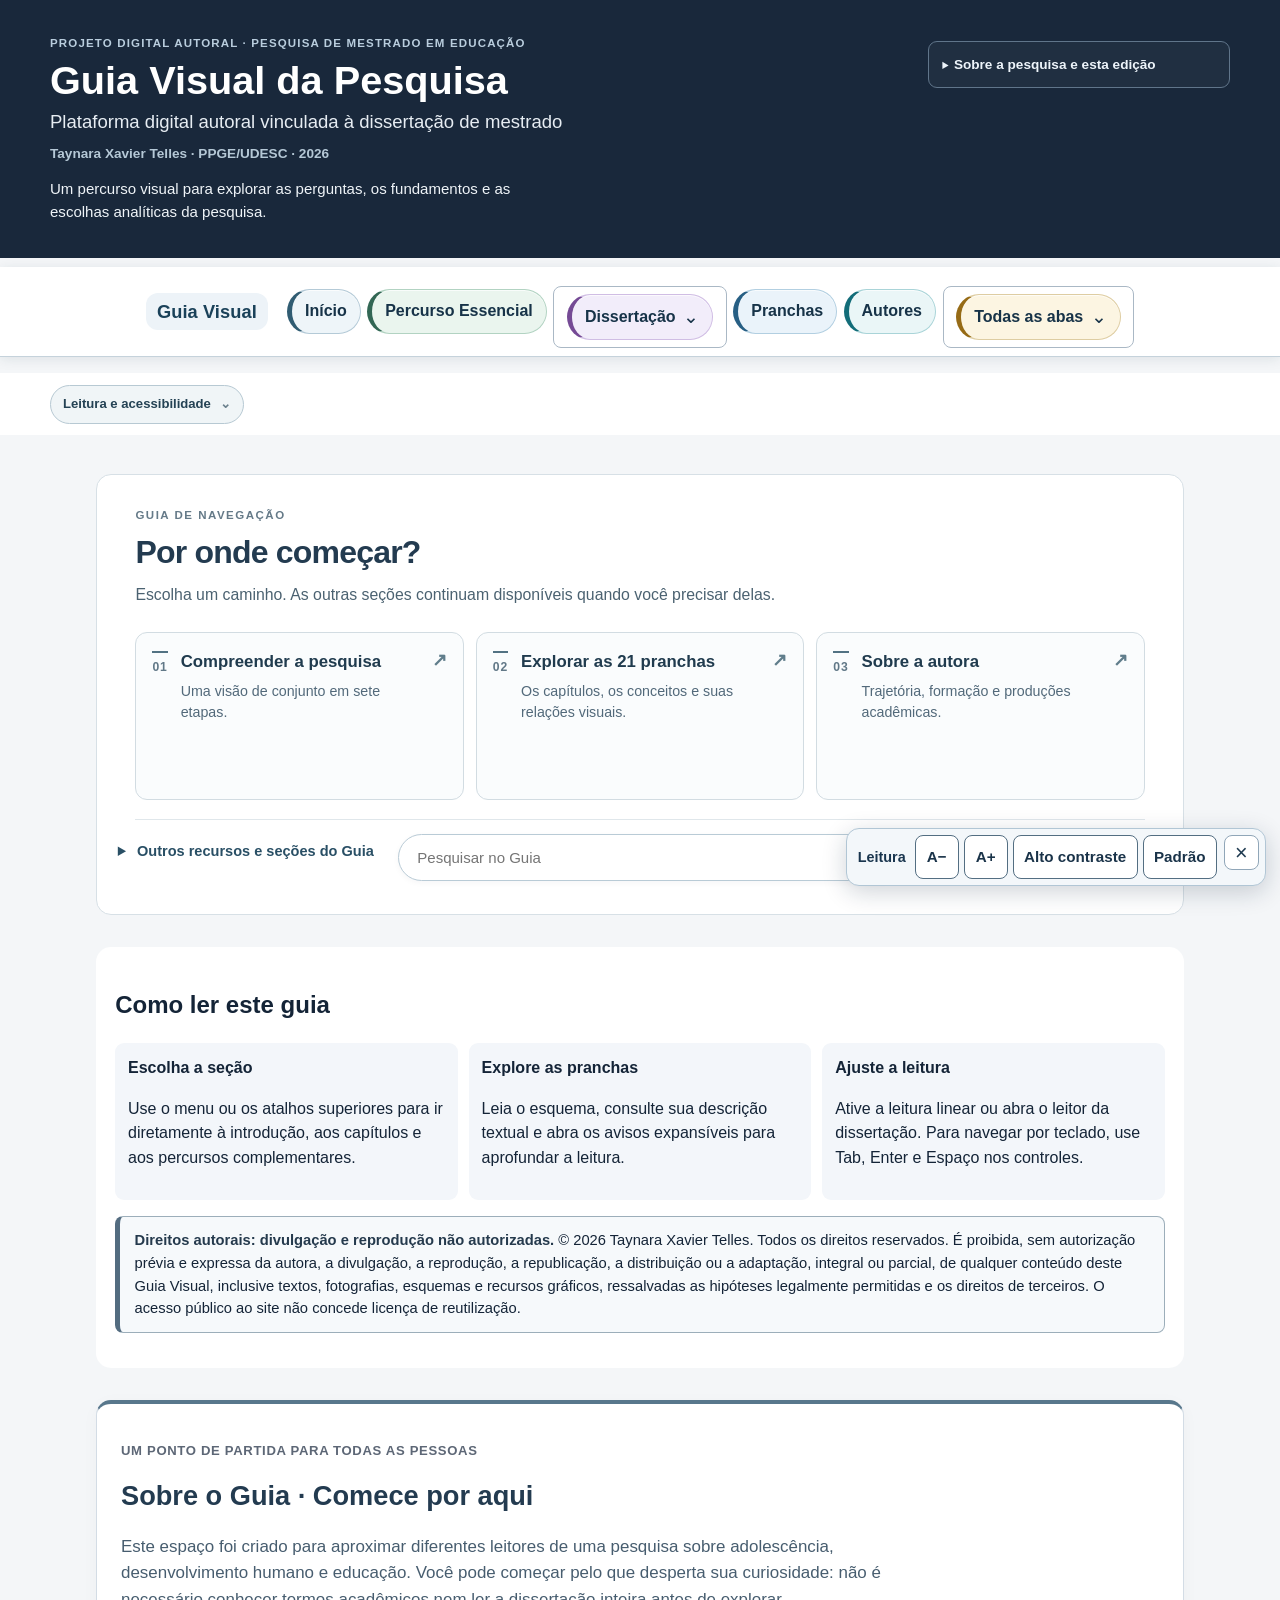
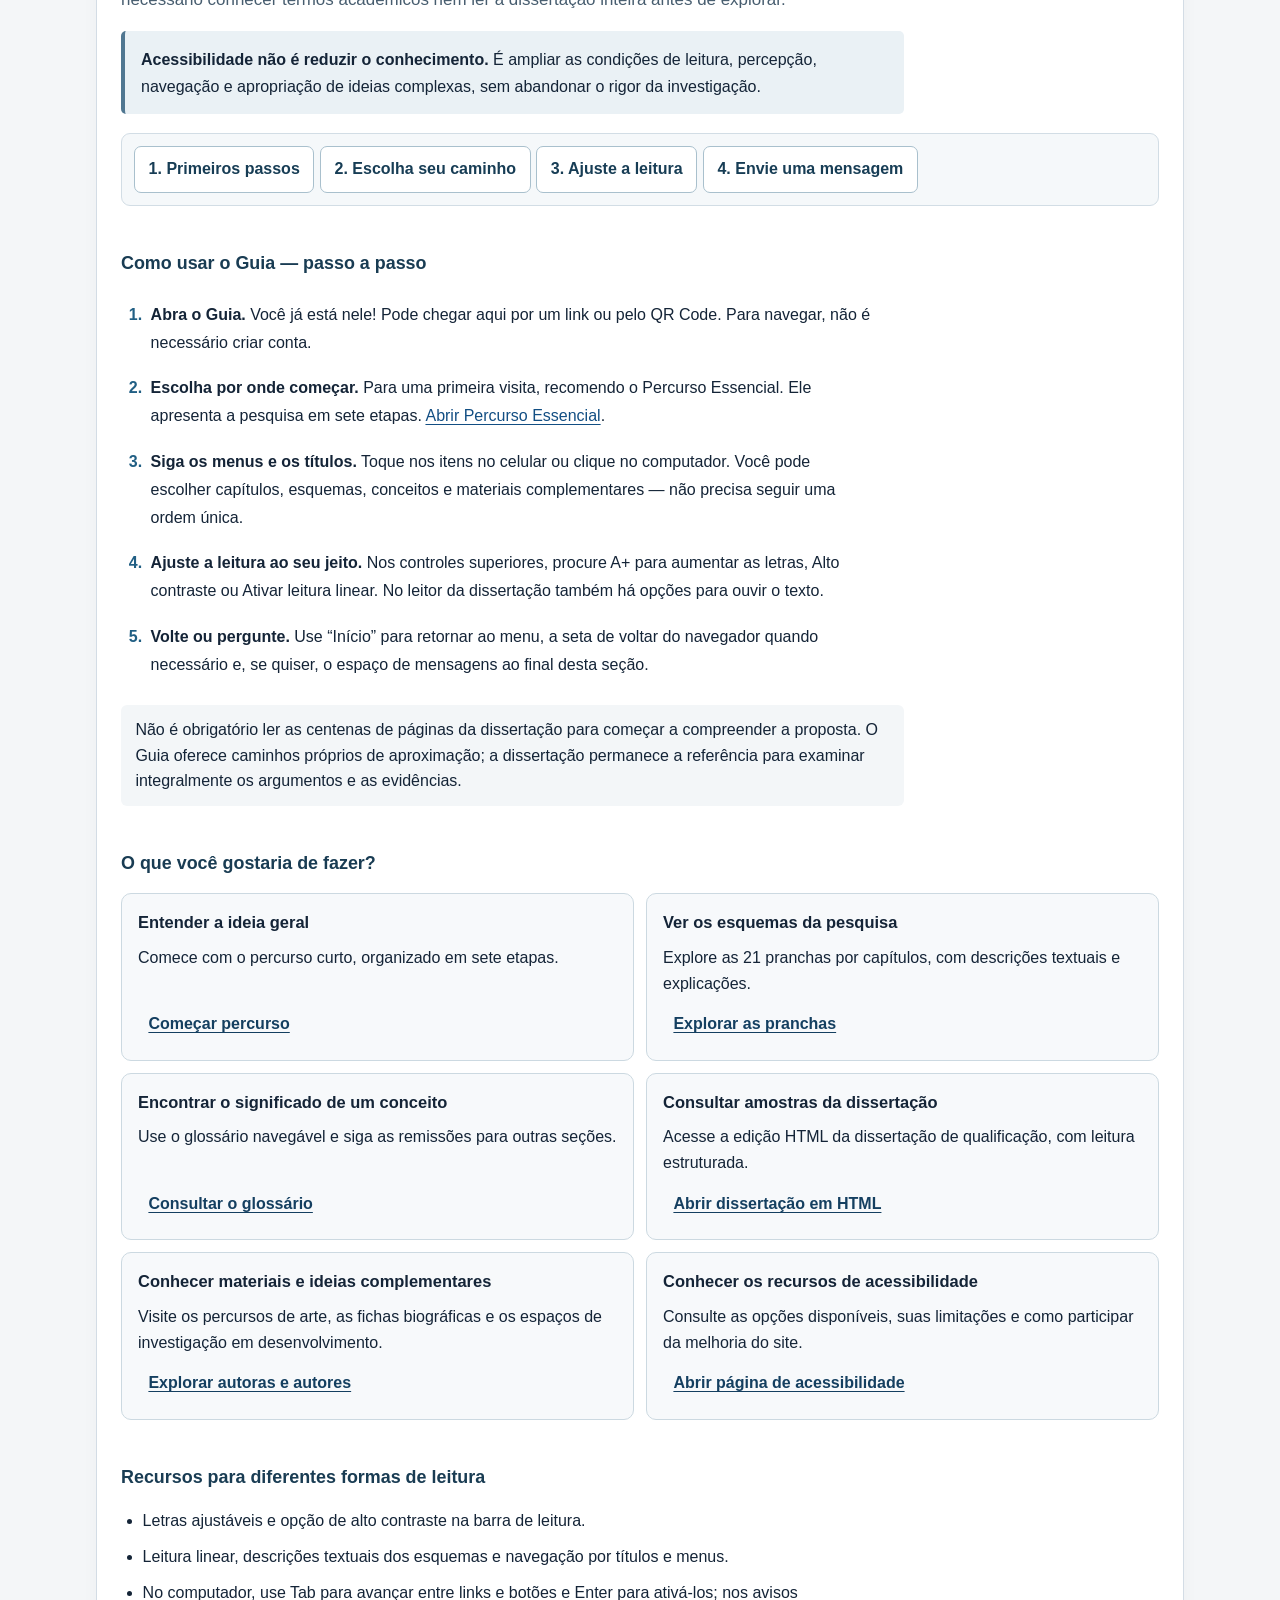
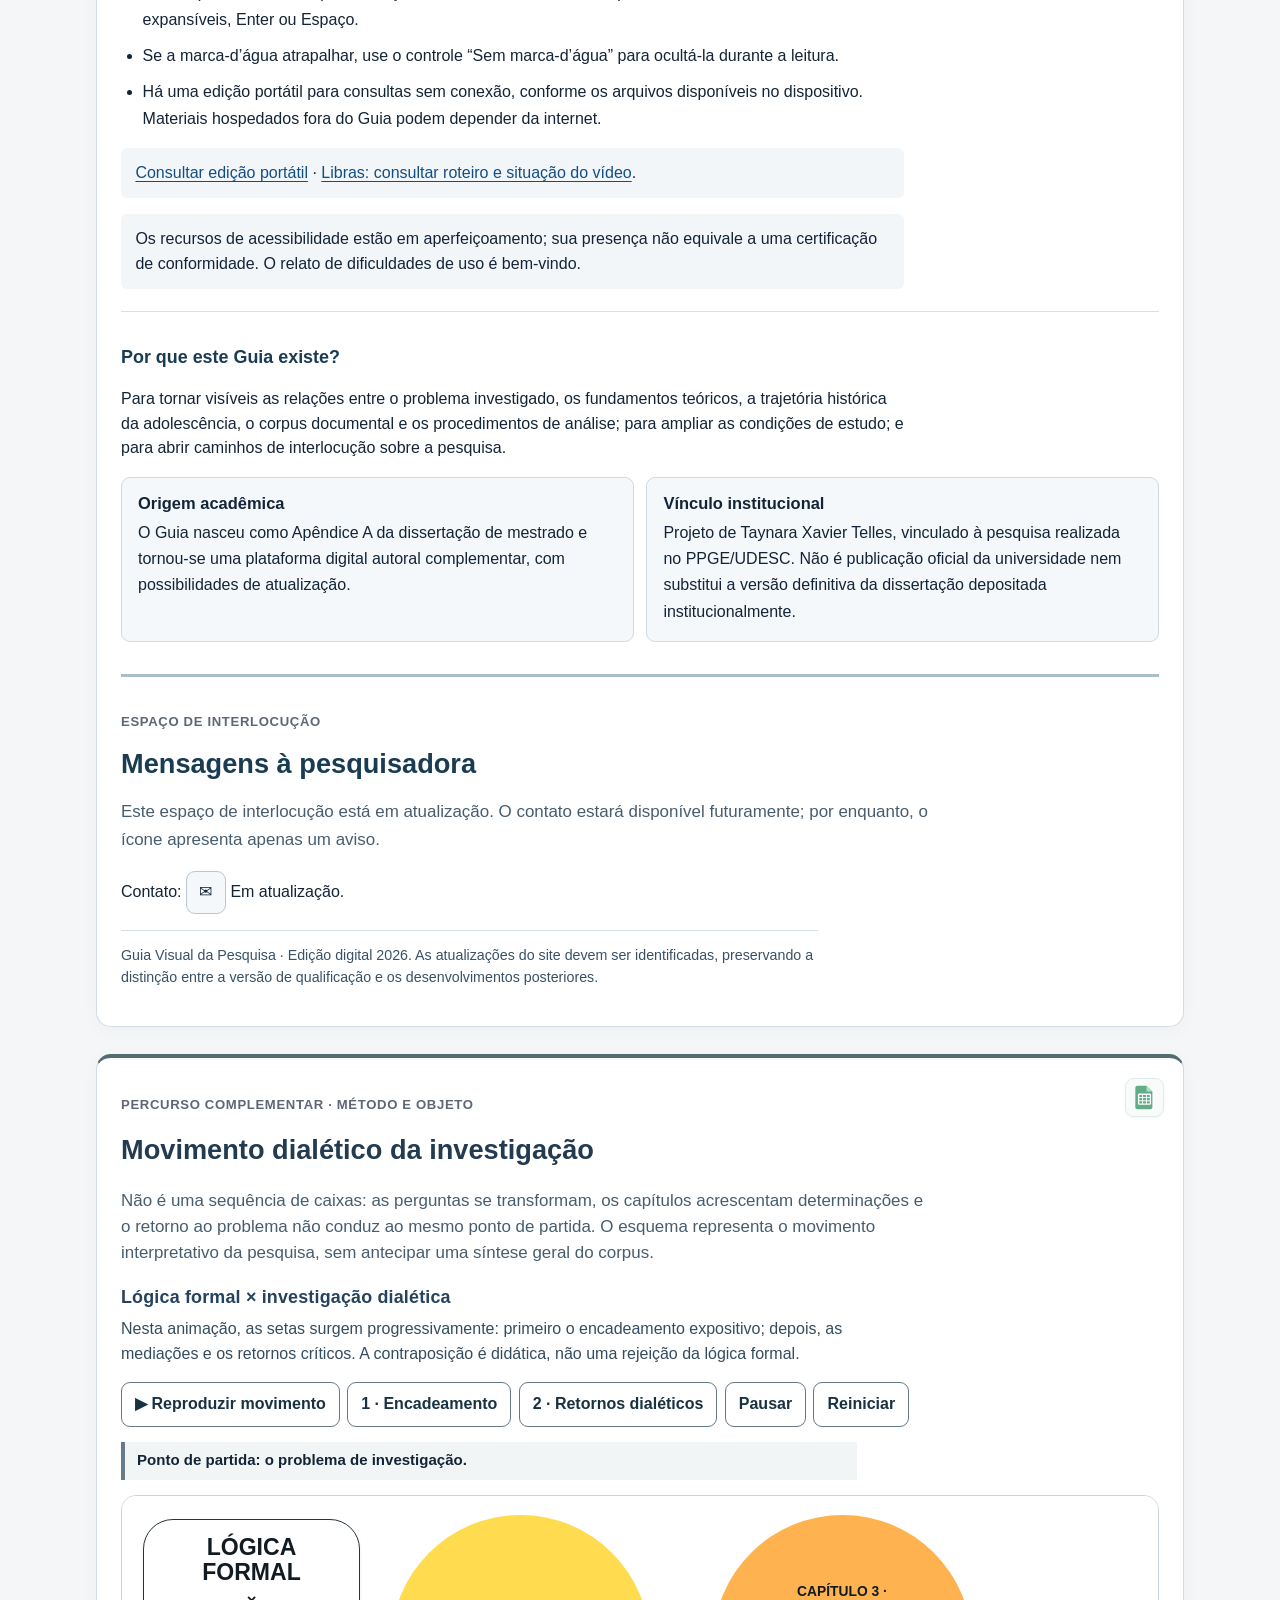
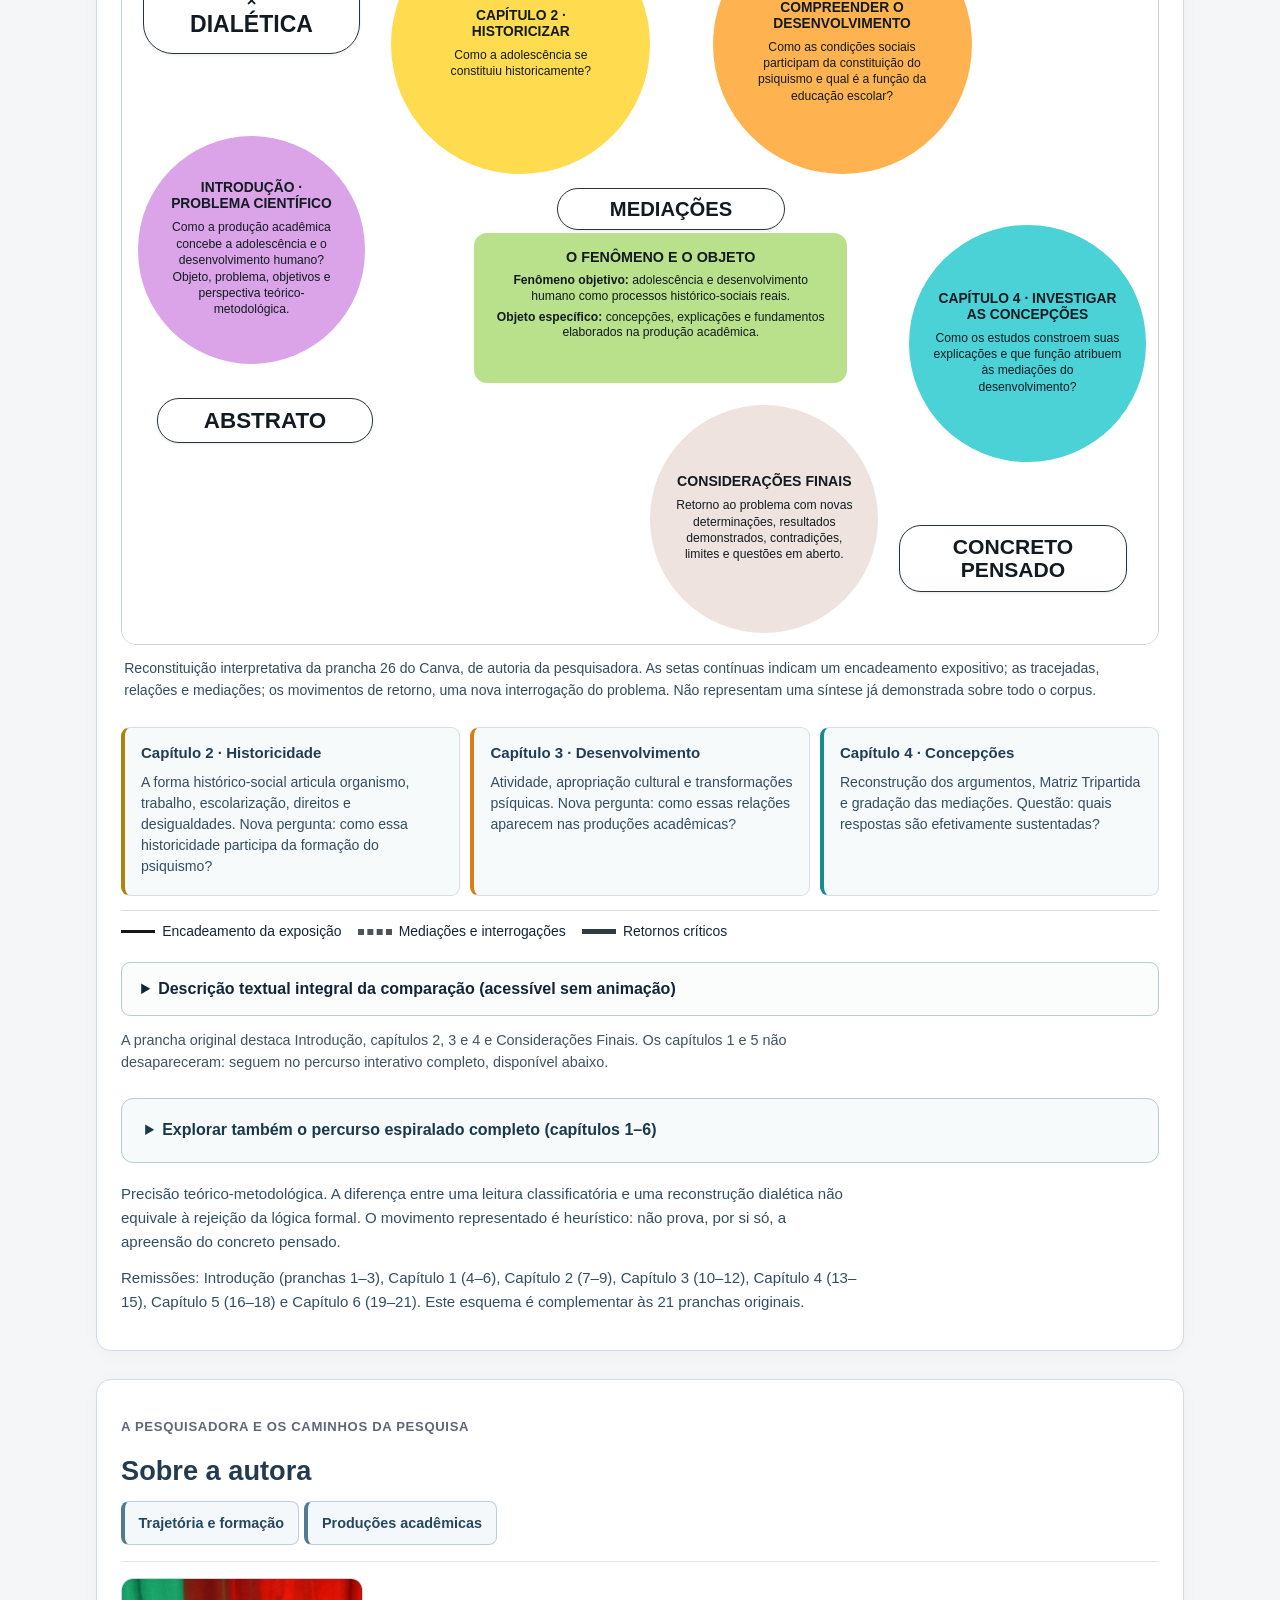
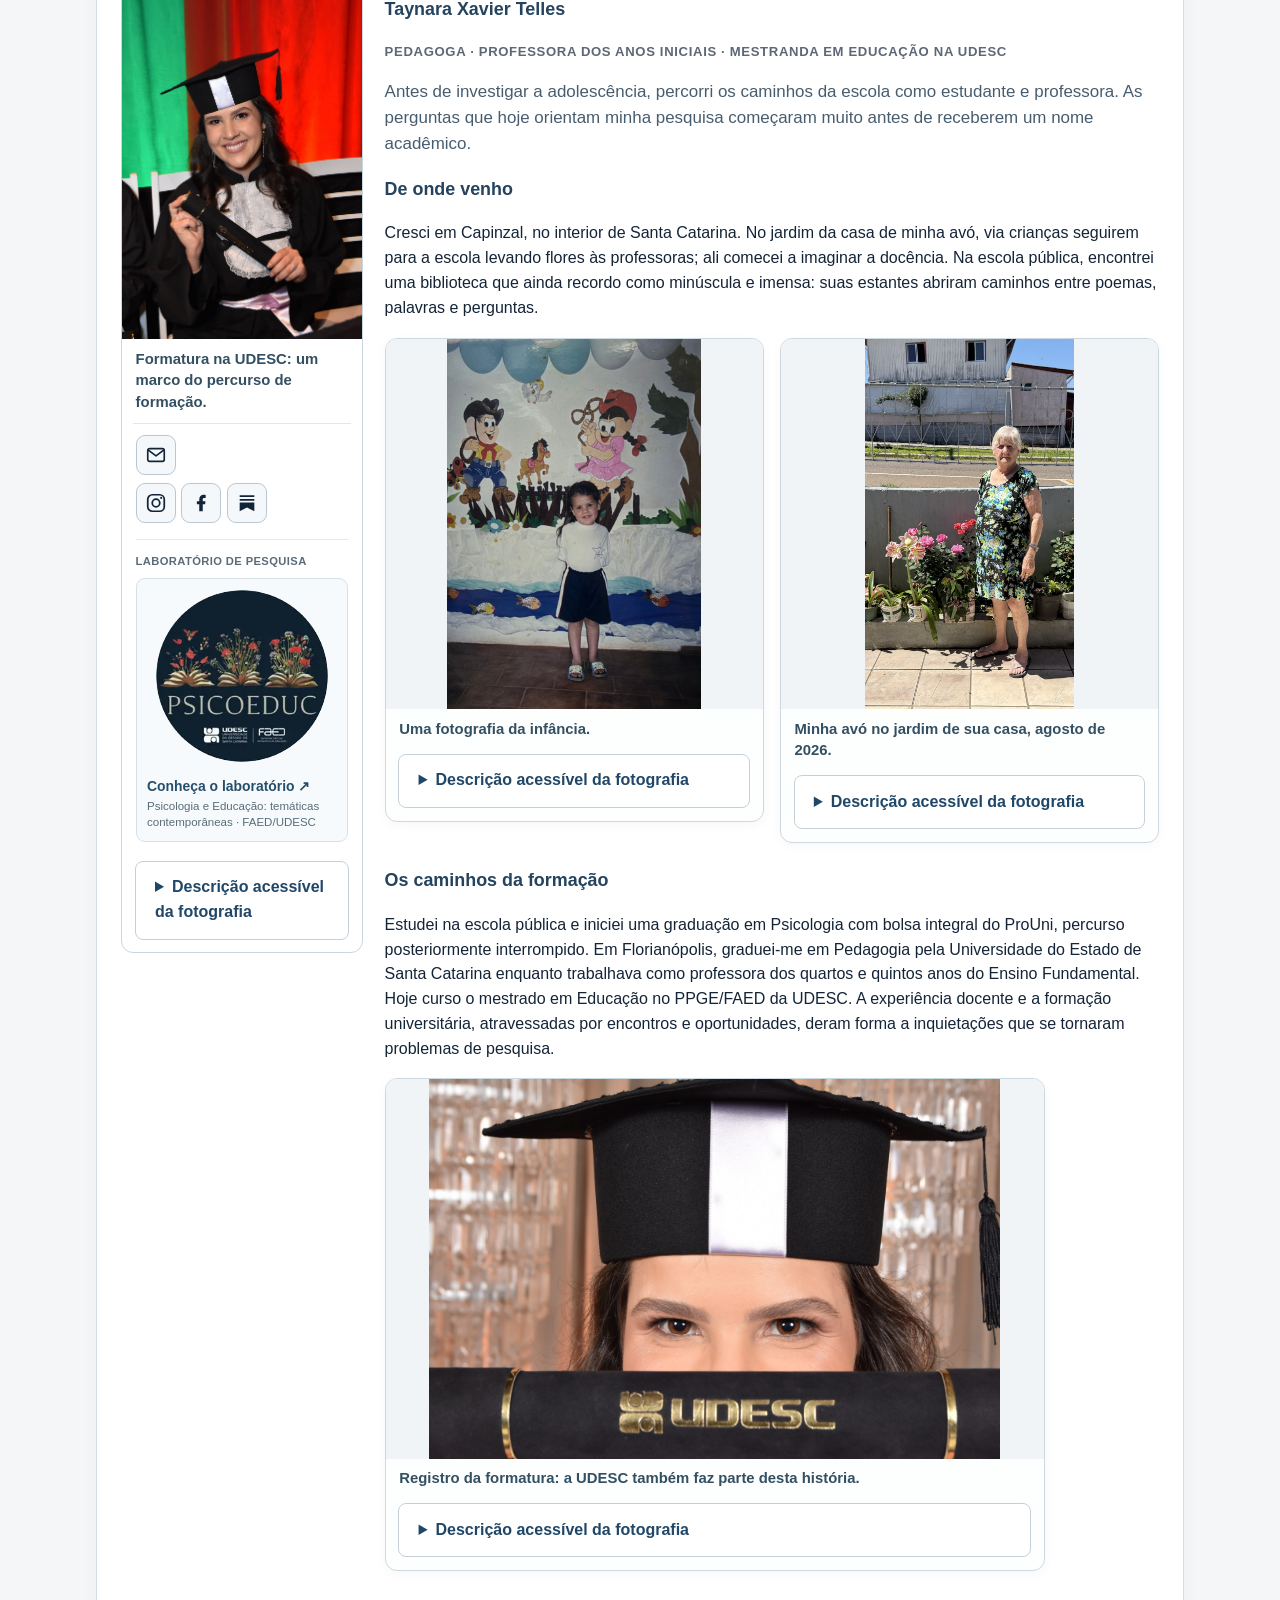
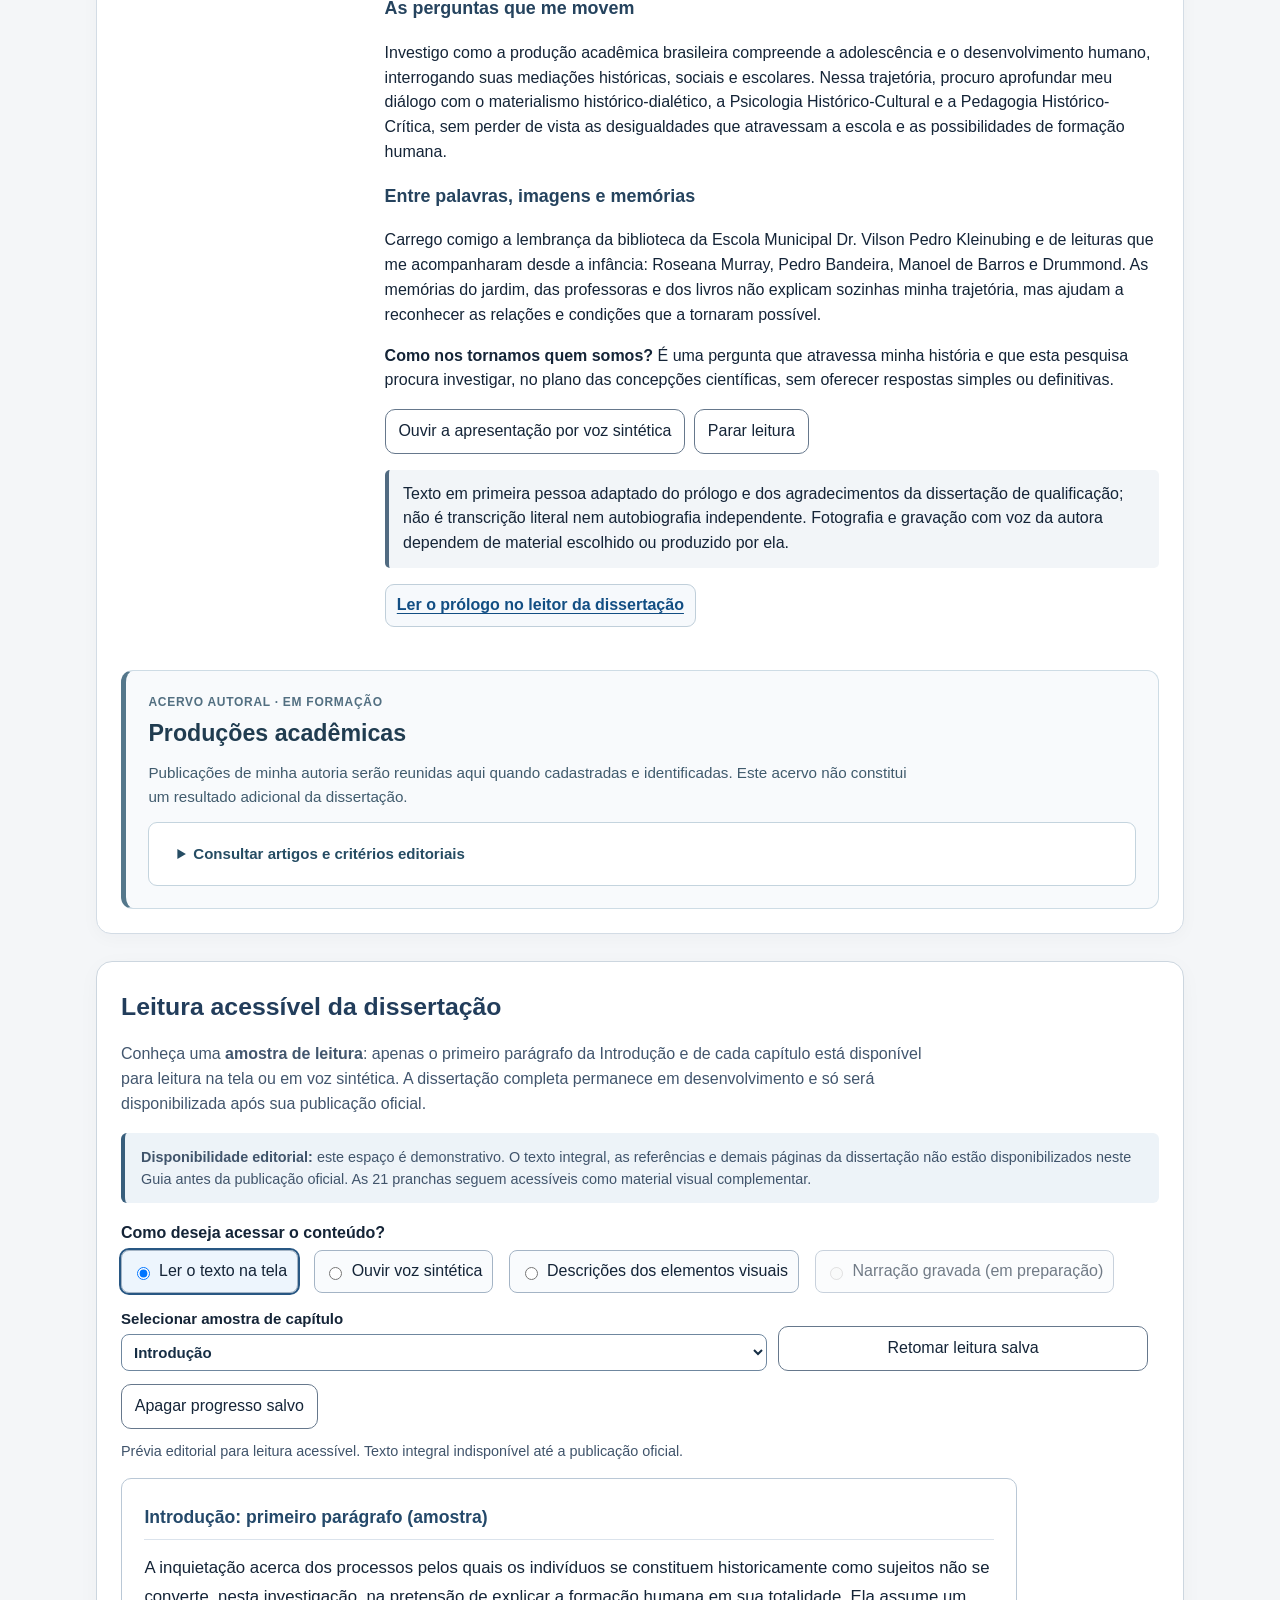
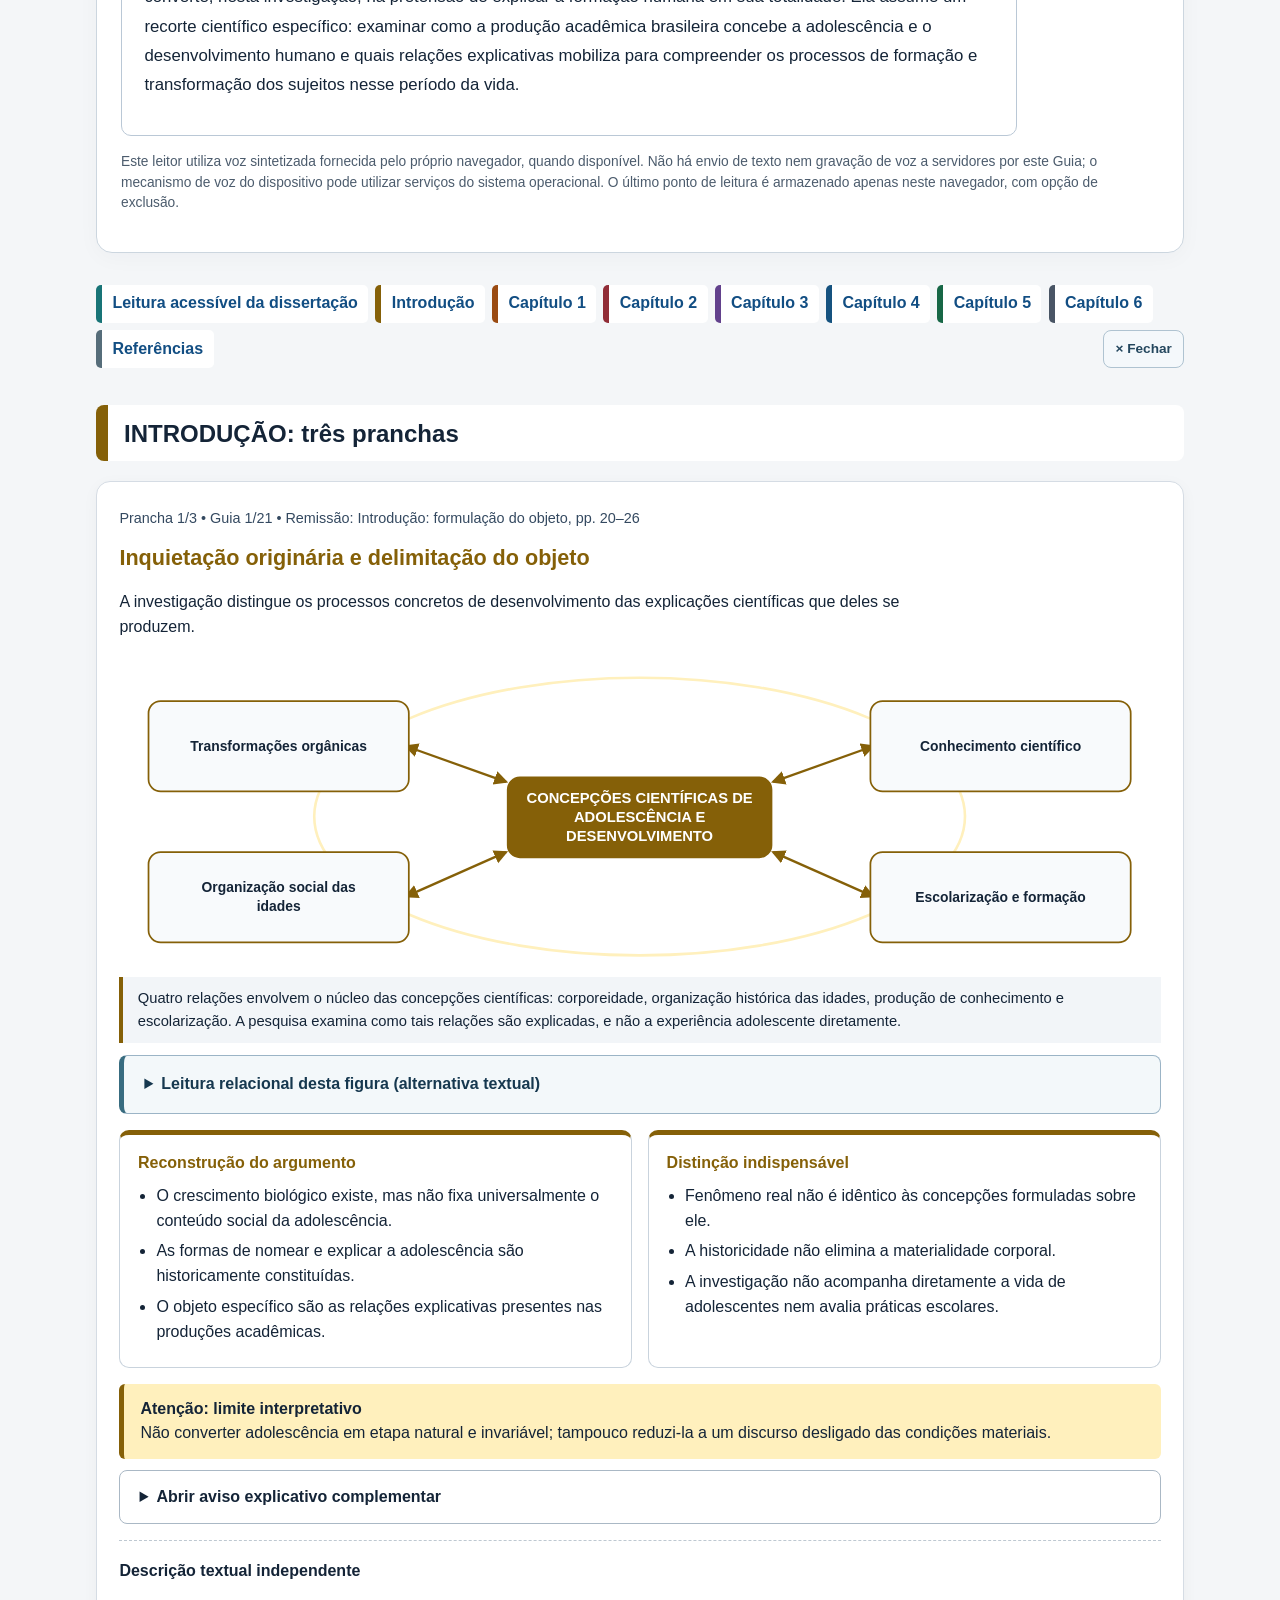
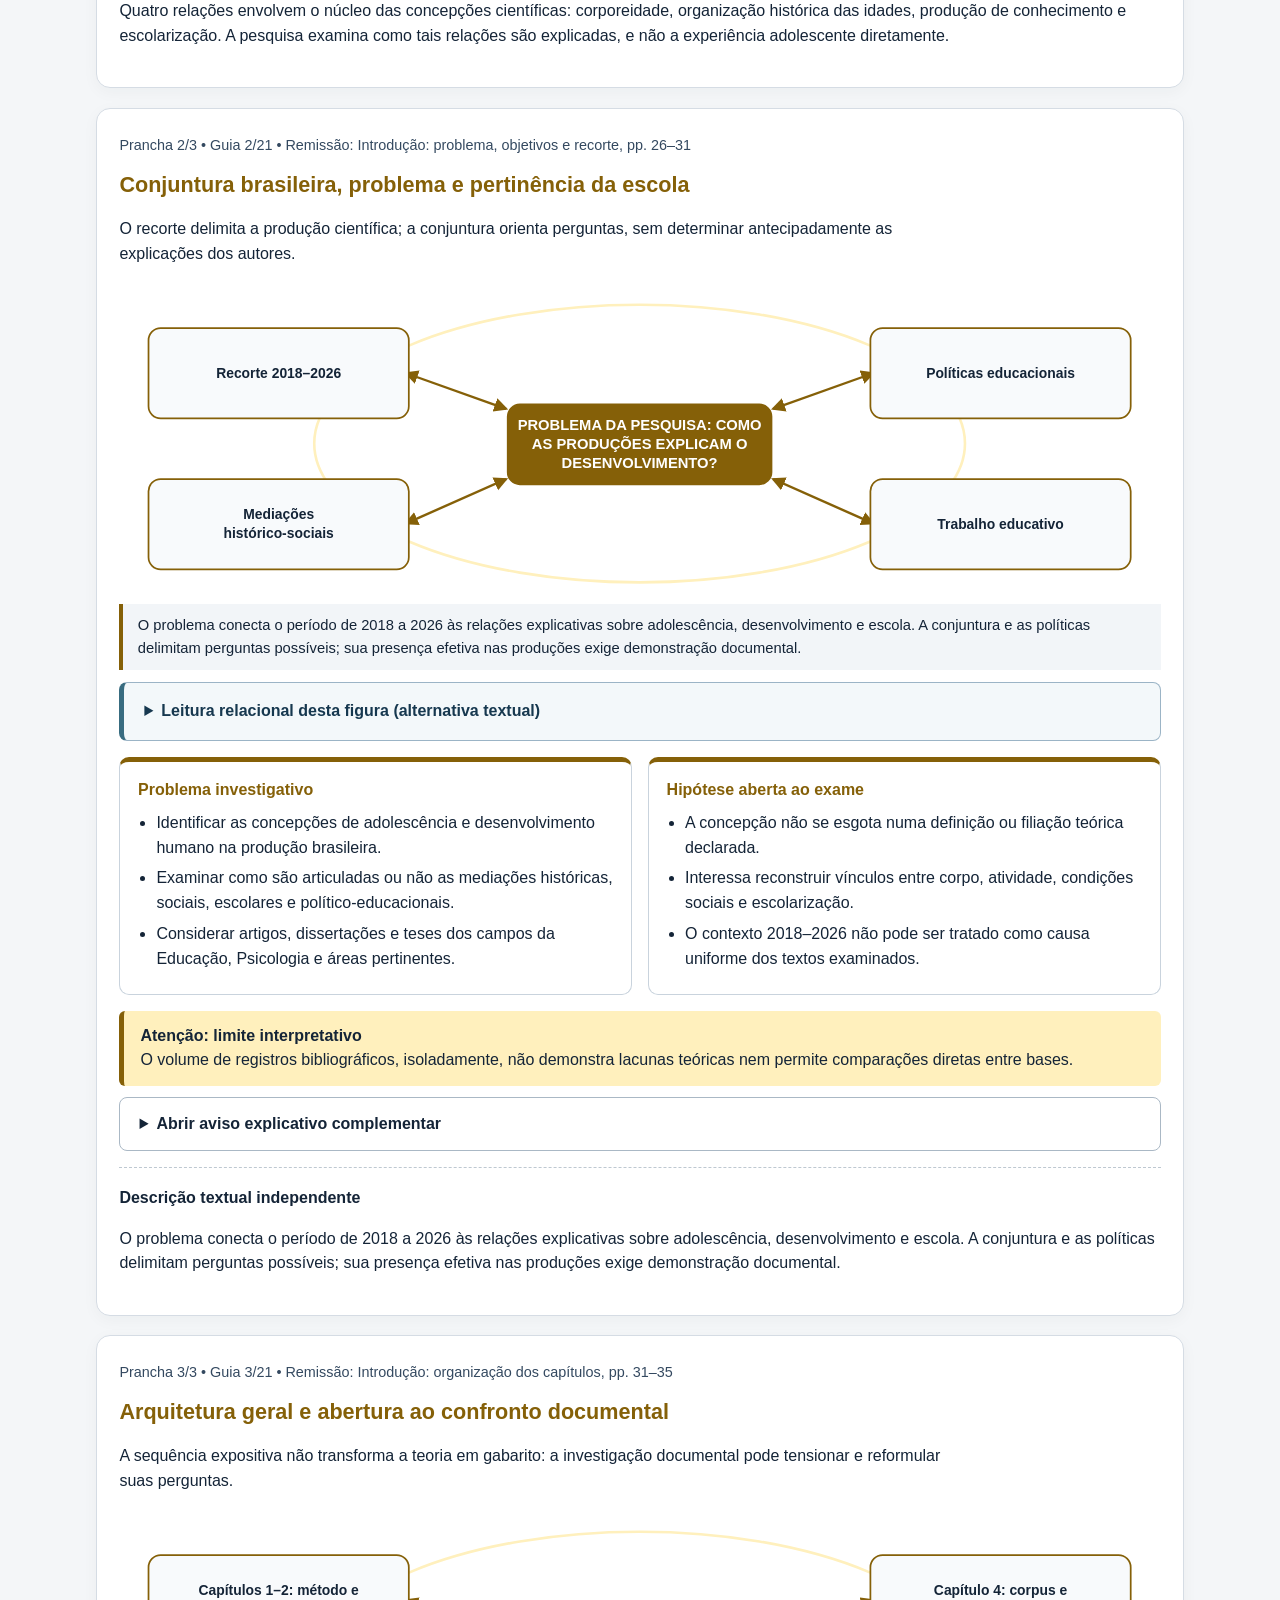
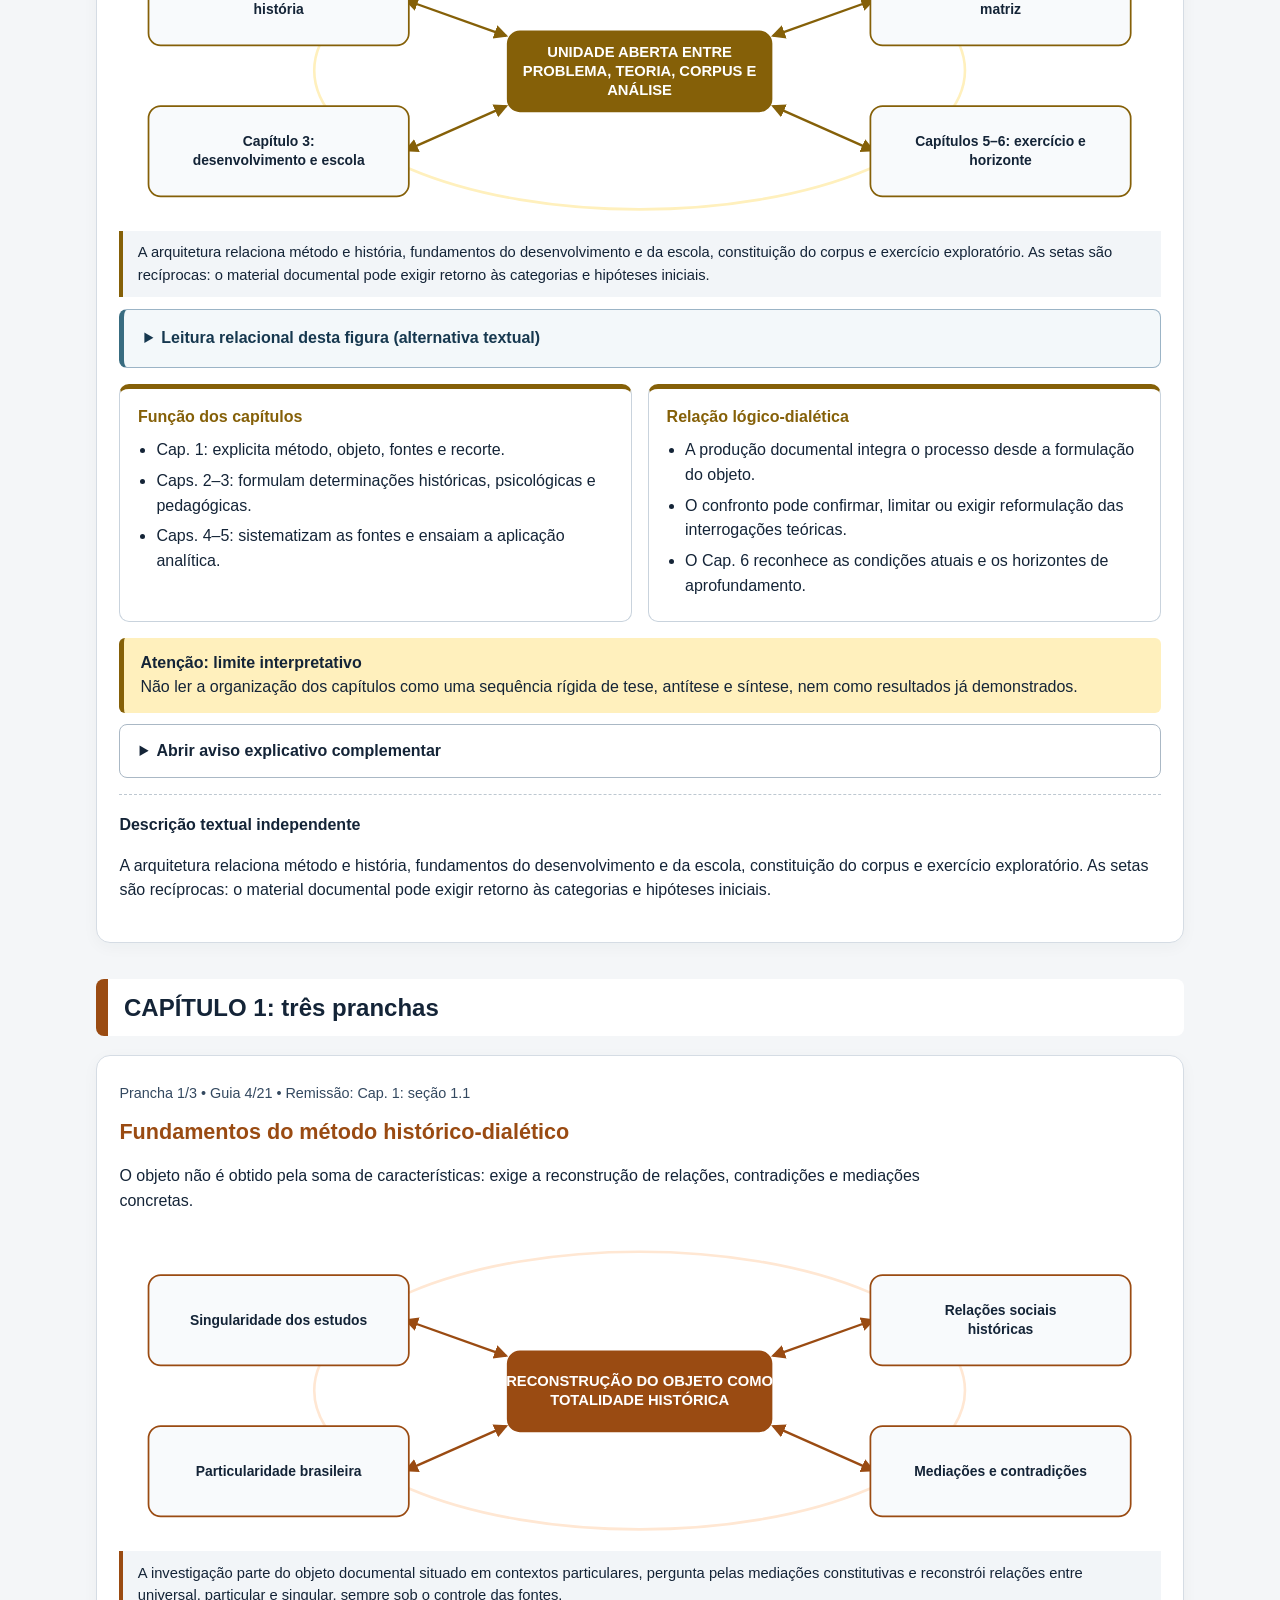
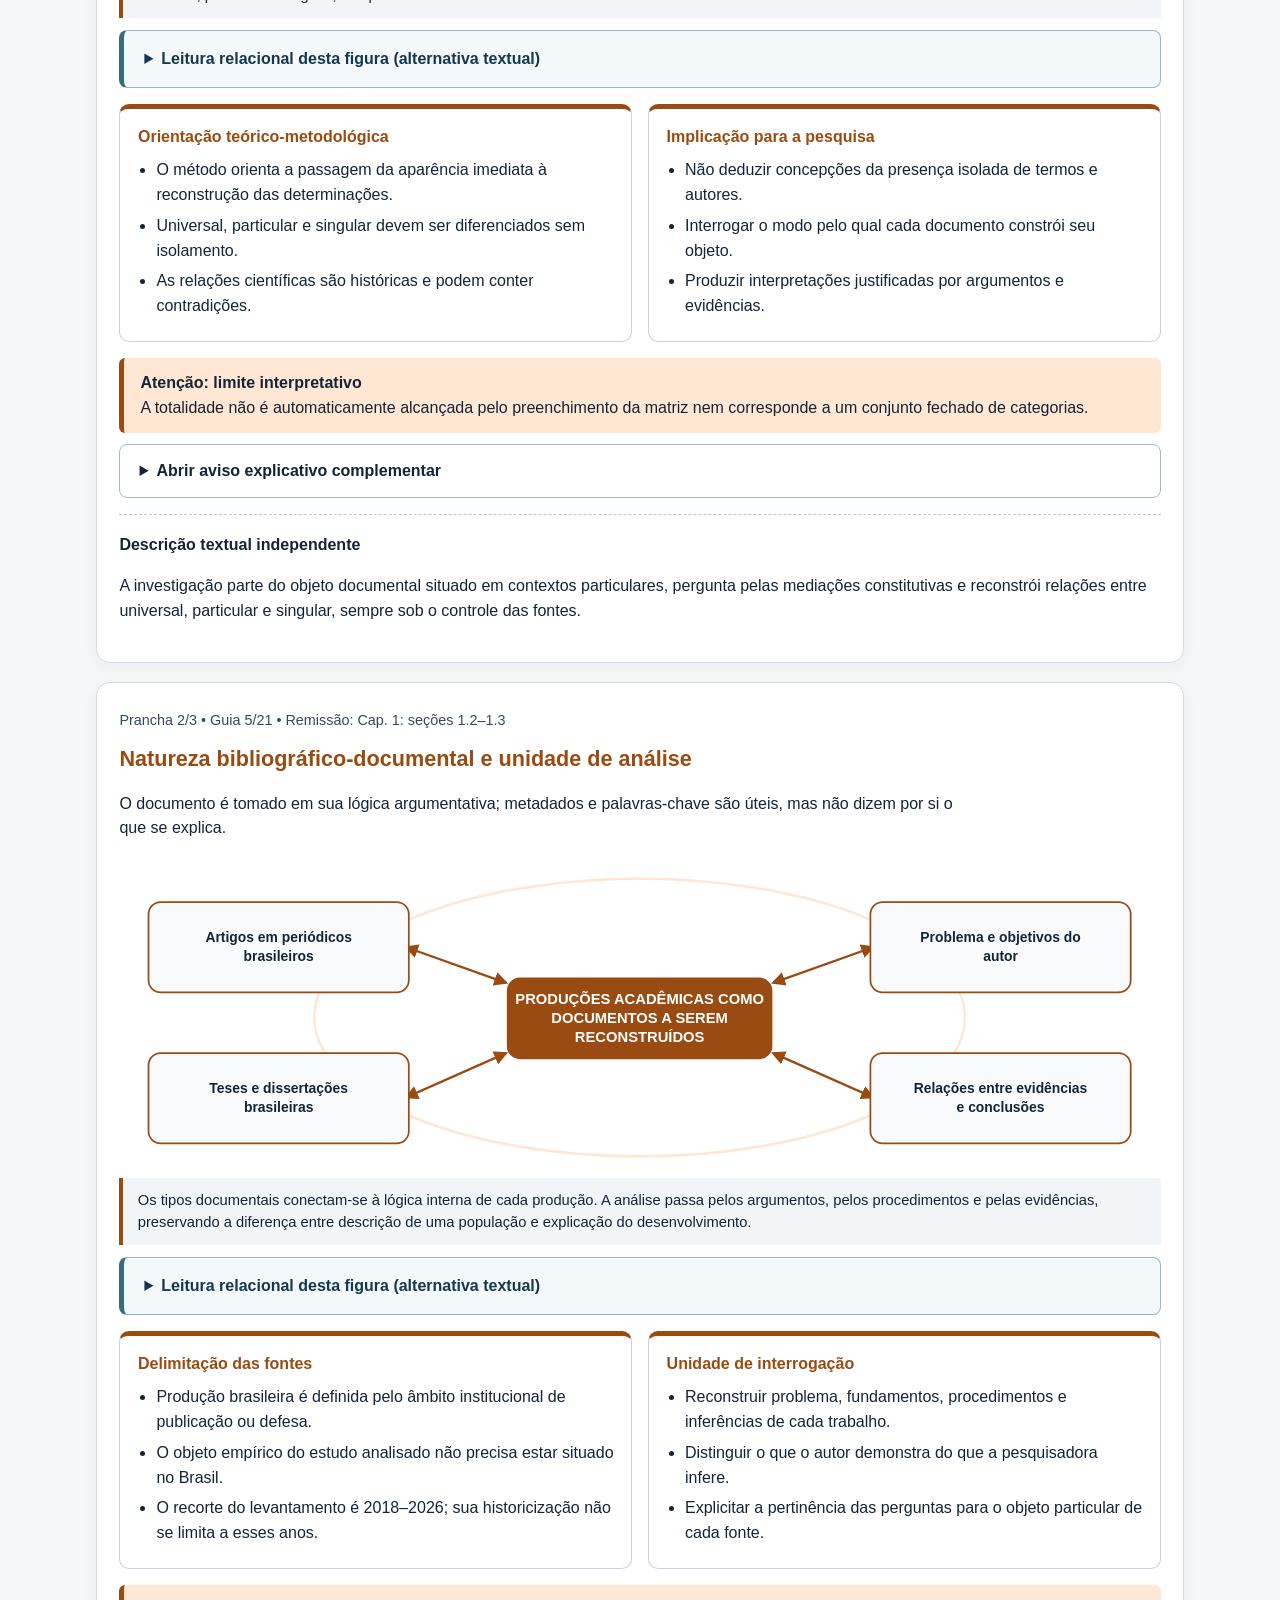
==== commit 4446efc3: "Oculta formulário de contato desativado e esclarece atualização" ====
--- a/index.html
+++ b/index.html
@@ -504,7 +504,7 @@
 <link rel="stylesheet" href="dialetica-canva.css"><link rel="stylesheet" href="home-clean.css"><link rel="stylesheet" href="guide-discovery.css">
 <link rel="stylesheet" href="dissertation-menu.css">
 <link rel="stylesheet" href="tipografia-arial.css">
-<style>.gv-update-contact{display:inline-flex;align-items:center;justify-content:center;border:1px solid #bac7d2;border-radius:9px;background:#f5f8fb;color:inherit;cursor:pointer;padding:.45rem;min-width:40px;min-height:40px;font:inherit}.gv-update-contact svg{width:22px;height:22px}.gv-update-contact:focus-visible{outline:3px solid #2b6b87;outline-offset:3px}.reader-grid label[for="reader-page"]{display:none!important}#reader-prev,#reader-next{display:none!important}</style></head><body>
+<style>.gv-update-contact{display:inline-flex;align-items:center;justify-content:center;border:1px solid #bac7d2;border-radius:9px;background:#f5f8fb;color:inherit;cursor:pointer;padding:.45rem;min-width:40px;min-height:40px;font:inherit}.gv-update-contact svg{width:22px;height:22px}.gv-update-contact:focus-visible{outline:3px solid #2b6b87;outline-offset:3px}.reader-grid label[for="reader-page"]{display:none!important}#reader-prev,#reader-next{display:none!important}</style><style>#gv-feedback-form[hidden]{display:none!important}</style></head><body>
 <a class="skip" href="#conteudo">Ir diretamente ao conteúdo principal</a>
 <header class="site" aria-labelledby="site-title">
 <div class="home-hero">
@@ -711,9 +711,9 @@
   <section class="gv-guide-feedback" id="mensagens" aria-labelledby="mensagens-titulo">
   <p class="eyebrow" data-xi="fEye">Espaço de interlocução</p>
   <h2 id="mensagens-titulo" data-xi="fTitle">Mensagens à pesquisadora</h2>
-  <p class="panel-lead" data-xi="fLead">Apreciações, críticas, dúvidas teóricas ou metodológicas e sugestões são bem-vindas. As mensagens são privadas e não serão publicadas aqui sem autorização.</p>
+  <p class="panel-lead">Este espaço de interlocução está em atualização. O contato estará disponível futuramente; por enquanto, o ícone apresenta apenas um aviso.</p>
   <p><span data-xi="fDirect">Contato:</span> <button type="button" class="gv-update-contact" aria-label="E-mail — em atualização" title="Em atualização">✉</button> <span>Em atualização.</span></p>
-  <form id="gv-feedback-form" data-contact-status="updating" class="gv-feedback" aria-describedby="gv-feedback-privacy gv-feedback-how">
+  <form id="gv-feedback-form" data-contact-status="updating" class="gv-feedback" aria-describedby="gv-feedback-privacy gv-feedback-how" hidden aria-hidden="true">
     <div class="gv-f-field">
       <label for="gv-f-topic" data-xi="fTopic">Assunto</label>
       <select id="gv-f-topic" required>
